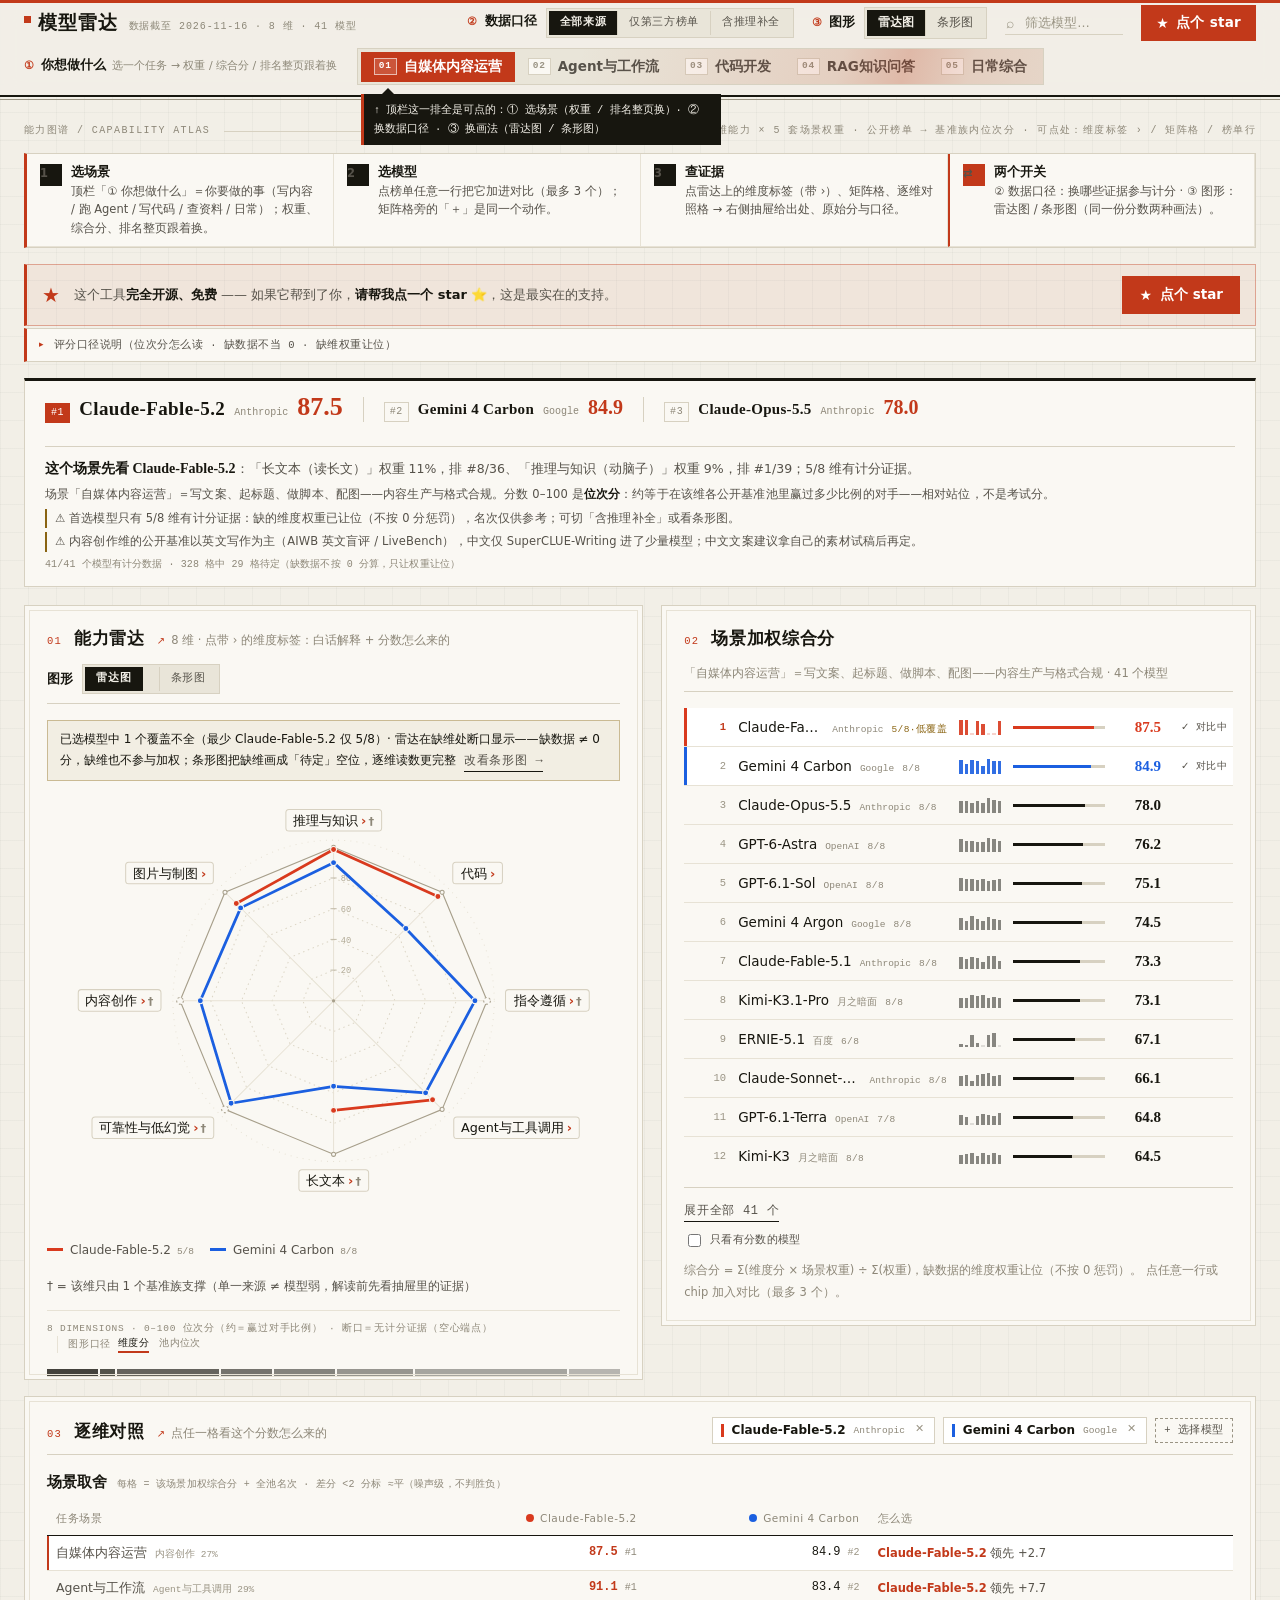
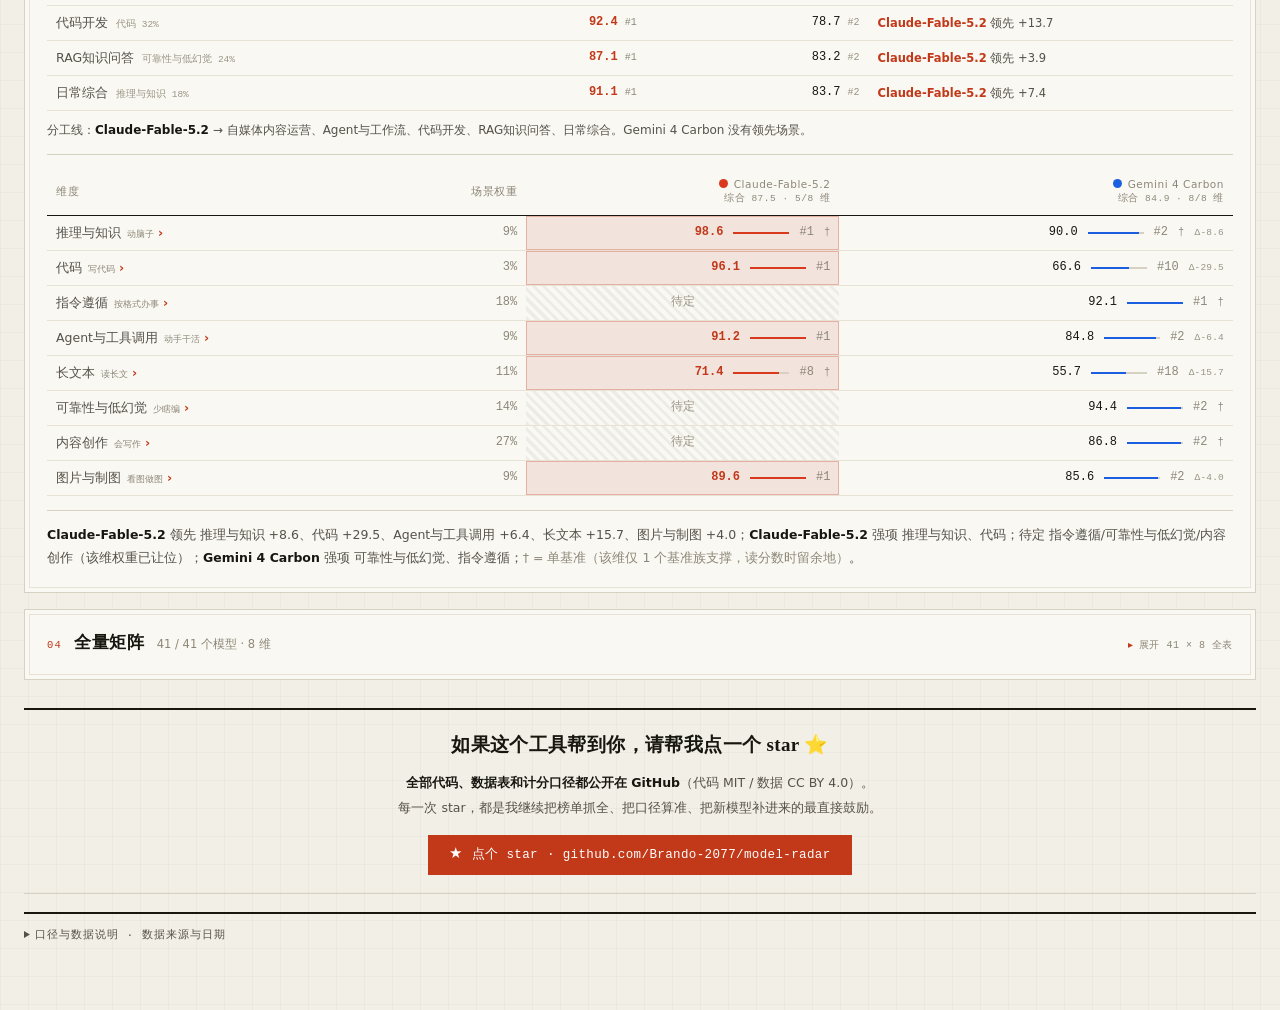
==== model-radar.html @ da9cfae9 "fix(data): DeepSeek 三行元数据补全——V4-Pro 补公司/日期/参数（1600B-A49B·1M·MIT，AA 核对）；V4.1-Flash 补公司/参数；1017 补公司列。能" ====
<!DOCTYPE html>
<html lang="zh">
<head>
<meta charset="UTF-8">
<meta name="viewport" content="width=device-width, initial-scale=1.0">
<title>模型雷达图 · 按场景选模型</title>
<link rel="icon" href="data:image/svg+xml,%3Csvg xmlns='http://www.w3.org/2000/svg' viewBox='0 0 32 32'%3E%3Crect width='32' height='32' fill='%23F2EFE7'/%3E%3Ccircle cx='16' cy='16' r='9' fill='none' stroke='%23C2391A' stroke-width='2'/%3E%3Ccircle cx='16' cy='16' r='2' fill='%23C2391A'/%3E%3C/svg%3E">
<!--
  ┌─────────────────────────────────────────────────────────────────────┐
  │ 单文件交付物：展示壳 + 内联数据都在这一个文件里，双击即开、零依赖。  │
  │ 「数据区」那一段（下面有 BEGIN/END 注释标记）由 build.py 从          │
  │ data/*.csv 生成，**勿手改**——改了下次生成会被覆盖。                  │
  │ 要加/改模型：只改 data/ 下的表，然后跑                              │
  │   python build.py             （原地刷新本文件的「数据区」）         │
  │                                                                      │
  │ v0.27 全站重写：Python 管线包化（radar/ + build.py + tests/），       │
  │ 计分权重公式化 w(n)=min(1,(n−1)/3)；本展示壳结构重写为五层 JS         │
  │ （数据接入 / 纯计算 / 状态深链 / 渲染 / 事件），CSS 与视觉语言沿用    │
  │ v0.9「刊物 × 仪表」（米白毫米纸 + 宋体标题 + 等宽读数 + 墨/朱红双色 │
  │ 相 + 发丝线双线框），历轮功能语义全部保留：三档数据口径 / 雷达条形    │
  │ 双画法 / 缺维断口 / 单基准† / 场景取舍 / 全量矩阵 / 证据抽屉 / 深链。 │
  └─────────────────────────────────────────────────────────────────────┘
-->
<style>
  /* ══════════════════════════════════════════════════════════════════════════
     设计语言 ·「刊物 × 仪表」Editorial Instrument
     ──────────────────────────────────────────────────────────────────────────
     · 纸：米白毫米纸（页面底带极淡格线），面板是本色纸 + 内嵌双线细框
     · 字：宋体做大标题 / 大数字（刊物的"重音"），等宽体做读数与元信息
           （仪表的"刻度感"），黑体做正文
     · 色：全篇只有两个色相 —— 墨（暖黑，承载 90% 的信息）与朱红（唯一
           信号色，只给"选中 / 第一 / 当前场景"）。其余靠透明度分层
     · 线：不用圆角卡片、不用投影，只用发丝线、双线框、以及"粗+细"的
           牛津线（Oxford rule）来分层
     · 数：所有数字 tabular-nums；表格读数走等宽体，天然对齐
     ══════════════════════════════════════════════════════════════════════════ */
  :root{
    --paper:#F2EFE7;  --paper-2:#FAF8F3;  --paper-3:#E9E5D9;
    --ink:#17160F;    --ink-2:#56524A;    --ink-3:#8D8778;    --ink-4:#9A9484;
    --rule:#D7D1C1;   --rule-2:#E7E2D5;
    --signal:#C2391A; --signal-2:#F2E3DD;
    --amber:#8A6412;
    --f-disp:"Source Han Serif SC","Noto Serif SC",Georgia,"Songti SC",SimSun,"Times New Roman",serif;
    --f-sans:"Segoe UI","Microsoft YaHei","PingFang SC",Inter,system-ui,sans-serif;
    --f-mono:ui-monospace,"SFMono-Regular",Consolas,"Liberation Mono",Menlo,monospace,"Microsoft YaHei";
  }
  *{box-sizing:border-box}
  html,body{margin:0}
  body{
    color:var(--ink);
    background-color:var(--paper);
    background-image:
      linear-gradient(to right,rgba(23,22,15,.030) 1px,transparent 1px),
      linear-gradient(to bottom,rgba(23,22,15,.030) 1px,transparent 1px);
    background-size:28px 28px;
    font:400 13px/1.6 var(--f-sans);
    -webkit-font-smoothing:antialiased;
  }
  body::before{content:"";position:fixed;top:0;left:0;right:0;height:3px;background:var(--signal);
               z-index:100;pointer-events:none}
  h1,h2{margin:0}
  .num{font-variant-numeric:tabular-nums}
  .muted{color:var(--ink-3)}
  #err{display:none;margin:16px 0;padding:12px 14px;border:1px solid var(--signal);
       border-left-width:3px;background:var(--signal-2);color:#7d2410;font-size:12.5px;white-space:pre-wrap}

  /* ── 报头 ────────────────────────────────────────────────────────────── */
  .topbar{position:sticky;top:0;z-index:40;display:flex;align-items:center;flex-wrap:wrap;
          gap:6px 18px;min-height:52px;padding:5px 24px;background:rgba(242,239,231,.94);
          backdrop-filter:saturate(160%) blur(10px);border-bottom:2px solid var(--ink)}
  .topbar::after{content:"";position:absolute;left:0;right:0;bottom:-5px;height:1px;background:var(--ink-4)}
  .brand{display:flex;align-items:baseline;gap:10px;white-space:nowrap}
  .brand b{position:relative;padding-left:14px;font-family:var(--f-disp);font-size:19px;
           font-weight:700;letter-spacing:.06em}
  .brand b::before{content:"";position:absolute;left:0;top:.42em;width:7px;height:7px;background:var(--signal)}
  .brand span{font-family:var(--f-mono);font-size:10px;letter-spacing:.09em;color:var(--ink-3);
              text-transform:uppercase}
  .topbar .spacer{flex:1}
  .topbar .tools{display:flex;align-items:center;gap:8px 18px;flex-wrap:wrap;margin-left:auto}
  .seg-group{display:flex;align-items:center;gap:14px;flex-wrap:wrap}
  .seg{display:inline-flex;align-items:center;gap:20px}
  .seg button{border:0;background:none;padding:3px 0;font:500 13px/1.4 var(--f-sans);color:var(--ink-3);
              cursor:pointer;border-bottom:2px solid transparent;white-space:nowrap;
              transition:color .14s,border-color .14s}
  .seg button:hover{color:var(--ink)}
  .seg button.on{color:var(--ink);border-bottom-color:var(--signal)}
  #scope button:hover,#calib button:hover{border-bottom-color:var(--ink-4)}
  /* ── 场景档位：不做成「一排灰字」，做成仪表盘上的一块开关排 ────────────────
     5 个场景 = 5 个档位。每档一枚指示灯（未选＝空心、选中＝朱红实心 + 呼吸光环），
     选中档下方一根朱红游标（切档时滑动过去），首屏还会从左到右扫一遍 ——
     这些都在说一件事：这里是可以点的档位，不是标题。 */
  #scene-tabs{position:relative;gap:0;padding:3px;flex-wrap:wrap;
              background:var(--paper-3);border:1px solid var(--rule)}
  #scene-tabs .plate{display:inline-flex;align-items:center;padding:0 8px 0 4px;margin-right:3px;
              font-family:var(--f-mono);font-size:9.5px;letter-spacing:.14em;color:var(--ink-3);
              border-right:1px solid var(--rule);text-transform:uppercase}
  /* v0.17 · 档位改成「卡片按钮」：带编号章、有底有边、选中＝朱红实底 ——
     远看就能认出这是一排可点的开关，而不是一组标题文字。 */
  #scene-tabs button{display:inline-flex;align-items:center;gap:7px;padding:6px 13px;border:0;
              background:transparent;font:600 13.5px/1.3 var(--f-sans);color:var(--ink-2);
              border-bottom:0;white-space:nowrap;cursor:pointer;
              transition:background .14s,color .14s,box-shadow .14s}
  #scene-tabs button i{font-style:normal;font-family:var(--f-mono);font-size:9.5px;letter-spacing:.08em;
              color:var(--ink-4);border:1px solid var(--rule);background:var(--paper-2);padding:1px 4px;
              transition:color .14s,border-color .14s,background .14s}
  #scene-tabs button:hover{color:var(--ink);background:#fff;box-shadow:inset 0 -2px 0 var(--ink-3)}
  #scene-tabs button.on{color:#fff;background:var(--signal);box-shadow:none}
  #scene-tabs button.on i{color:#fff;border-color:rgba(255,255,255,.6);background:rgba(255,255,255,.14)}
  #scene-tabs button:focus-visible{outline:2px solid var(--ink);outline-offset:1px}
  #scene-tabs .seg-ink{position:absolute;left:0;top:0;width:0;height:2px;background:var(--signal);
              pointer-events:none;
              transition:transform .3s cubic-bezier(.2,.75,.2,1),width .3s cubic-bezier(.2,.75,.2,1)}
  #scene-tabs.nudge::after{content:"";position:absolute;inset:0;pointer-events:none;
              background:linear-gradient(105deg,transparent 30%,rgba(194,57,26,.13) 46%,
              rgba(194,57,26,.26) 50%,rgba(194,57,26,.13) 54%,transparent 70%);
              background-size:240% 100%;background-position:200% 0;animation:sweep 1.35s ease-out 2}
  @keyframes sweep{from{background-position:200% 0}to{background-position:-90% 0}}
  #calib{gap:15px}
  #calib button{font-family:var(--f-mono);font-size:10.5px;letter-spacing:.1em;text-transform:uppercase}

  /* ══ v0.17 ·「控件化」：把能点的东西做成控件，把不能点的留给正文 ══════════
     症结：整页是"报纸质感"，控件和正文长得一样 → 用户以为只能看，不能点。
     处置：① 顶栏改成「控制台」——三组控件各带编号与标签；
           ② 口径 / 画法开关做成带边框的分段按钮（选中＝墨底白字）；
           ③ 页首常驻「三步操作条」，把"哪里能点"直接写出来；
           ④ 全站统一指针与悬停反馈：凡是可点的，都长得像可点的。 */
  .deck{display:flex;align-items:center;gap:10px 20px;width:100%;flex-wrap:wrap;padding:1px 0 5px}
  .ctl{display:flex;align-items:center;gap:9px;min-width:0}
  .ctl-t{display:inline-flex;align-items:baseline;gap:6px;white-space:nowrap;
         font-family:var(--f-mono);font-size:10px;letter-spacing:.12em;color:var(--ink-3)}
  .ctl-t i{font-style:normal;font-weight:700;color:var(--signal);font-size:11px}
  .ctl-t b{font:600 12.5px/1.3 var(--f-sans);letter-spacing:0;color:var(--ink)}
  .ctl-t em{font-style:normal;font-family:var(--f-sans);font-size:11px;letter-spacing:0;color:var(--ink-3)}
  /* 通用控件皮肤：带底、带边、悬停抬亮、选中实心 */
  .seg-ctl{gap:0;border:1px solid var(--rule);background:var(--paper-3);padding:2px}
  .seg-ctl button{border:0;background:transparent;padding:5px 11px;font:500 12px/1.3 var(--f-sans);
                  color:var(--ink-2);cursor:pointer;white-space:nowrap;
                  transition:background .14s,color .14s,box-shadow .14s}
  .seg-ctl button+button{border-left:1px solid var(--rule)}
  .seg-ctl button:hover{background:#fff;color:var(--ink);box-shadow:inset 0 -2px 0 var(--ink-4)}
  .seg-ctl button.on{background:var(--ink);color:var(--paper);font-weight:600;box-shadow:none}
  .seg-ctl button.on:hover{background:var(--ink);color:var(--paper)}
  .seg-ctl button:focus-visible{outline:2px solid var(--signal);outline-offset:-2px}
  /* 页首「三步操作条」：常驻可见，把可点的地方直接指出来 */
  .howto{display:grid;grid-template-columns:repeat(auto-fit,minmax(232px,1fr));
         margin:0 0 16px;border:1px solid var(--rule);border-left:3px solid var(--signal);
         background:var(--paper-2)}
  .howto .ht{display:flex;align-items:flex-start;gap:9px;padding:9px 13px;
             border-right:1px solid var(--rule-2);border-bottom:1px solid var(--rule-2)}
  .howto .ht b{display:block;font:600 12.5px/1.5 var(--f-sans);color:var(--ink)}
  .howto .ht span{display:block;font-size:11.5px;line-height:1.6;color:var(--ink-2)}
  .howto .n{flex:none;width:22px;height:22px;display:flex;align-items:center;justify-content:center;
            background:var(--ink);color:var(--paper);font:700 12px/1 var(--f-sans);margin-top:1px}
  .howto .ht.keys{border-left:2px solid var(--signal)}
  .howto .ht.keys .n{background:var(--signal)}
  /* 全站指针与悬停反馈：可点的东西都要"像按钮" */
  button,summary,.clickable,[data-dim],[data-model]{cursor:pointer}
  .rrow:hover{background:var(--paper-3)}
  .mtab tbody td.clickable:hover,.ctab tbody td.clickable:hover{
        outline:1px solid var(--signal);outline-offset:-1px;background:#fff}
  .mtab tbody td.clickable,.ctab tbody td.clickable{transition:outline-color .12s,background .12s}
  /* 数据口径开关：三档数据来源（v0.17 改用统一控件皮肤）；图形口径已下沉到图注（v0.15） */
  #scope button{font-family:var(--f-mono);font-size:10.5px;letter-spacing:.06em}
  body[data-scope="tp"] .brand b::before{background:var(--ink)}
  .vd-note.scoped{margin-top:2px}
  .vd-note .tpmk{margin-right:7px;padding:0 5px;border:1px solid var(--signal);color:var(--signal);
                 font-size:9.5px;letter-spacing:.06em}
  /* ── 推理补全（2026-10-18 v0.11）：只在「含推理补全」口径下出现 ─────────────
     约定：实线 = 实测，虚线 = 推出来的。矩阵格用虚线内框 + 朱红斜体，
     抽屉里的推理条目用虚线左边线，并在正文里写清方法 / 依据 / 留一MAE。 */
  body[data-scope="inf"] .brand b::before{background:var(--signal);box-shadow:0 0 0 2px var(--signal-2)}
  #dim-table td.inf{outline:1px dashed var(--signal);outline-offset:-2px;font-style:italic}
  .ev.inf{border-left:2px dashed var(--signal);background:rgba(194,57,26,.04)}
  .ev.inf .src{color:var(--signal)}
  .inf-note{border-left:2px solid var(--signal);background:rgba(194,57,26,.05);padding:6px 9px;margin:6px 0}
  .mnote{padding:7px 10px;border-left:2px solid var(--signal);background:rgba(194,57,26,.05);
    font-size:12.5px;line-height:1.75;color:var(--ink-2);margin:8px 0}
  .mnote b{color:var(--ink);font-weight:600;margin-right:6px}
  .inf-basis{margin-top:4px;font-size:11.5px;line-height:1.6;color:var(--ink-2)}
  .inf-url{display:block;margin-top:3px;font-size:10.5px;color:var(--ink-3);word-break:break-all}
  .inf-mae{color:var(--signal)}
  .search{position:relative}
  .search::before{content:"⌕";position:absolute;left:1px;top:1px;font-size:14px;color:var(--ink-4)}
  .search input{width:118px;border:0;border-bottom:1px solid var(--rule);background:transparent;
                padding:4px 2px 4px 20px;font:12.5px var(--f-sans);color:var(--ink)}
  .search input::placeholder{color:var(--ink-4)}
  .search input:focus{outline:none;border-bottom-color:var(--signal)}
  .search input{padding-right:20px}
  .q-clear{position:absolute;right:0;top:2px;width:16px;height:16px;border:0;background:none;padding:0;
           color:var(--ink-3);font:11px/16px var(--f-sans);cursor:pointer}
  .q-clear:hover{color:var(--signal)}

  .wrap{max-width:1560px;margin:0 auto;padding:26px 24px 64px;counter-reset:sec}

  /* ── 眉题（刊物的 deck line）────────────────────────────────────────── */
  .kicker{display:flex;align-items:center;gap:14px;margin-bottom:14px;color:var(--ink-3);
          font-family:var(--f-mono);font-size:10px;letter-spacing:.14em;text-transform:uppercase}
  .kicker .k-rule{flex:1;height:1px;background:var(--rule)}

  /* ── 结论条 ──────────────────────────────────────────────────────────── */
  .verdict{display:flex;flex-wrap:wrap;align-items:center;gap:12px 0;padding:13px 20px;
           background:var(--paper-2);border:1px solid var(--rule);border-top:3px solid var(--ink);
           margin-bottom:18px}
  .vd{display:inline-flex;align-items:baseline;gap:9px;padding:0 20px;cursor:pointer}
  .vd:first-child{padding-left:0}
  .vd+.vd{border-left:1px solid var(--rule)}
  /* 第一名是主角，二三名是参照 */
  .vd:first-child .n{background:var(--signal);border-color:var(--signal);color:#fff}
  .vd:first-child b{font-size:19px}
  .vd:first-child .s{font-size:26px}
  .vd .n{font-family:var(--f-mono);font-size:10px;letter-spacing:.06em;color:var(--ink-3);
         border:1px solid var(--rule);padding:1px 5px}
  .vd b{font-family:var(--f-disp);font-size:15px;font-weight:700;letter-spacing:.02em}
  .vd .c{font-family:var(--f-mono);font-size:10px;color:var(--ink-3)}
  .vd .s{font-family:var(--f-disp);font-size:20px;font-weight:700;color:var(--signal);line-height:1;
         font-variant-numeric:tabular-nums}
  .vd-sep{display:none}
  .vd-note{padding-left:20px;border-left:1px solid var(--rule);font-family:var(--f-mono);
           font-size:10.5px;letter-spacing:.02em;color:var(--ink-2)}
  /* v0.15 · 结论条下的「人话答案」：为什么是它 / 场景是什么意思 / 分数怎么读 / 口径 */
  .vd-lines{flex:1 0 100%;display:grid;gap:4px;margin-top:9px;padding-top:9px;border-top:1px solid var(--rule)}
  .vd-lead{font-size:12.5px;line-height:1.8;color:var(--ink-2)}
  .vd-lead b{font-family:var(--f-disp);font-size:14px;color:var(--ink);font-weight:700}
  .vd-line{font-family:var(--f-sans);font-size:11.5px;line-height:1.7;letter-spacing:.01em;color:var(--ink-2)}
  .vd-line b{color:var(--ink);font-weight:600}
  .vd-line.muted{font-family:var(--f-mono);font-size:10px;color:var(--ink-3)}
  .vd-line.warn{border-left:2px solid var(--amber);padding-left:8px}
  .vd-line.scoped{font-family:var(--f-mono);font-size:10.5px}
  .vd-line.scoped .tpmk{margin-right:7px;padding:0 5px;border:1px solid var(--signal);color:var(--signal);
                        font-size:9.5px;letter-spacing:.06em}

  /* ── 主区 ────────────────────────────────────────────────────────────── */
  .main{display:grid;grid-template-columns:minmax(430px,1.02fr) minmax(420px,.98fr);gap:18px;align-items:start}
  @media (max-width:1120px){.main{grid-template-columns:1fr}}
  /* v0.26：左栏图形面板粘性定位 —— 榜单「展开全部」后右列远长于左列，往下滚时左侧只剩
     空格纸（用户反馈「排版丑陋」）。把图形面板钉在视口内：长榜单滚动时雷达/条形始终在
     旁边，空白消失，「点榜行 → 看图」也顺手。≤1120px 单栏堆叠时不生效；
     1121–1279px 顶栏折两行，吸附偏移与最大高相应加大。 */
  @media (min-width:1121px){
    .main > .panel:first-child{position:sticky;
      top:calc(var(--topbar-h, 72px) + 12px);
      max-height:calc(100vh - var(--topbar-h, 72px) - 28px);overflow:auto}
  }

  /* v0.27.3 · 手机常驻图形：单栏（≤1120）时把图形面板钉在顶栏下方——
     点榜单换模型，雷达/条形立刻跟着变，不再"选一个滚上去看一眼"。
     同时削减手机上的重复控件：首屏三步教学条（与口径说明重复）、star 引导条
     （页尾还有完整版）、面板内第二份图形开关（顶栏 ③ 已有）、面板副标题与
     图注长文案（教学性文字）。寸土寸金，图形 + 榜单同屏才是主任务。 */
  @media (max-width:1120px){
    .howto,body .star-bar,.afford{display:none}
    .main > .panel:first-child{position:sticky;top:var(--topbar-h,96px);z-index:30;
      max-height:calc(78vh - var(--topbar-h,96px));overflow:auto;
      box-shadow:0 6px 16px rgba(23,22,15,.12)}
    .main > .panel:first-child + .panel{margin-top:14px}
    .panel:first-child .ctl{display:none}
    .panel:first-child .ph .sub{display:none}
    #chart-cap-text{display:none}
  }

  .panel{position:relative;background:var(--paper-2);border:1px solid var(--rule);padding:20px 22px 22px}
  .panel::after{content:"";position:absolute;inset:4px;border:1px solid var(--rule-2);pointer-events:none}
  .ph{display:flex;align-items:baseline;gap:12px;flex-wrap:wrap;
      padding-bottom:9px;border-bottom:1px solid var(--rule);margin-bottom:16px}
  .ph::before{counter-increment:sec;content:counter(sec,decimal-leading-zero);color:var(--signal);
              font-family:var(--f-mono);font-size:10.5px;letter-spacing:.12em}
  .ph h2{font-family:var(--f-disp);font-size:16.5px;font-weight:700;letter-spacing:.04em}
  .ph .sub{font-size:11.5px;color:var(--ink-3)}
  .ph .spacer{flex:1}
  /* v0.15 · 全量矩阵默认折叠：首屏先给结论与雷达，完整 33×8 交给想深挖的人 */
  details.fold>summary{list-style:none;cursor:pointer}
  details.fold>summary::-webkit-details-marker{display:none}
  details.fold>summary .fold-hint{font-family:var(--f-mono);font-size:10px;letter-spacing:.05em;
                                  color:var(--ink-3);white-space:nowrap}
  details.fold>summary .fold-hint::before{content:"▸";display:inline-block;margin-right:5px;
                                  color:var(--signal);transition:transform .16s}
  details.fold>summary .fold-hint .when-open{display:none}
  details.fold[open]>summary .fold-hint .when-open{display:inline}
  details.fold[open]>summary .fold-hint .when-closed{display:none}
  details.fold[open]>summary .fold-hint::before{transform:rotate(90deg)}
  details.fold>summary:hover .fold-hint{color:var(--ink)}
  details.fold:not([open])>summary{margin-bottom:0;border-bottom:0}
  details.fold:not([open]){padding-bottom:14px}
  .mx-tools{display:flex;align-items:center;gap:14px;flex-wrap:wrap;margin:-2px 0 10px;
            font-family:var(--f-mono);font-size:10px;letter-spacing:.03em;color:var(--ink-3)}

  /* 雷达 */
  .radar-wrap svg{display:block;width:100%;max-width:600px;height:auto;margin:2px auto 0}
  @media (max-width:1120px){.radar-wrap svg{max-width:520px}}
  .legend{display:flex;flex-wrap:wrap;gap:16px;margin-top:10px;font-size:12px;color:var(--ink-2)}
  .legend i{display:inline-block;width:16px;height:3px;margin-right:7px;vertical-align:3px}
  .cap{margin-top:14px;padding-top:10px;border-top:1px solid var(--rule-2);color:var(--ink-3);
       font-family:var(--f-mono);font-size:9.5px;letter-spacing:.08em;text-transform:uppercase}
  .cap .cap-opt{display:inline-flex;align-items:center;gap:7px;margin-left:10px;padding-left:10px;
                border-left:1px solid var(--rule-2);white-space:nowrap;text-transform:none}
  .cap .cap-opt .seg{gap:10px}
  .cap #calib{gap:10px}
  .cap #calib button{font-family:var(--f-mono);font-size:9.5px;letter-spacing:.04em;text-transform:none;
                     color:var(--ink-3);padding:1px 0}
  .cap #calib button.on{color:var(--ink);border-bottom-color:var(--signal)}
  .wbar{display:flex;gap:2px;height:8px;margin-top:16px;border-bottom:1px solid var(--rule-2)}
  .wbar i{display:block}
  .wlegend{margin-top:9px;font-family:var(--f-mono);font-size:10.5px;color:var(--ink-3);line-height:2}
  .wlegend b{color:var(--ink);font-weight:600}

  /* ── 图形区（v0.13：雷达 / 条形可切换）──────────────────────────────────
     同一份分数、两种画法。共同约定：无证据 ≠ 0 分 ——
     雷达：折线在缺维处断开、轴端换空心虚线圈，不塌向圆心；
     条形：该格留斜纹「待定」空位，不画零长条。
     判读标记沿用全站语汇：推理值＝半透明＋虚线框，单基准＝†，颜色＝模型三色。 */
  #chart{gap:16px}
  #chart button{font-family:var(--f-mono);font-size:10.5px;letter-spacing:.08em;text-transform:uppercase}
  .legend .cov{margin-left:6px;font-family:var(--f-mono);font-size:9.5px;color:var(--ink-3)}
  /* 维度标签章（v0.14）：把「可以点」画出来 —— 纸色底 + 发丝边框 + 朱红 ›，
     悬停整章描朱红；点开 = 该维抽屉（白话详解 + 证据链）。画法见 renderRadar。 */
  .ax-tag{cursor:pointer}
  .ax-tag .bg{fill:var(--paper-2);stroke:var(--rule);stroke-width:1;transition:stroke .12s}
  .ax-tag .lbl{font-family:var(--f-sans);font-size:12.5px;font-weight:500;fill:var(--ink)}
  .ax-tag .chev{fill:var(--signal);font-weight:700}
  .ax-tag .sfx{fill:var(--ink-3);font-weight:700;font-size:11px}   /* v0.19：单来源维度的 † 标记 */
  .radar-legend .sfx-legend{color:var(--ink-3);font-size:11px;margin-left:10px}
  .ax-tag:hover .bg{stroke:var(--signal);stroke-width:1.2}
  .bars{max-width:660px;margin:2px auto 0;padding:2px 4px}
  .bars .bh,.bars .brow{display:grid;grid-template-columns:104px 1fr 62px;column-gap:10px}
  .bars .bh{padding-bottom:6px;border-bottom:1px solid var(--rule)}
  .bars .bh .sc{position:relative;height:11px;font-family:var(--f-mono);font-size:9px;color:var(--ink-4)}
  .bars .bh .sc span{position:absolute;top:0}
  .bars .brow{align-items:center;padding:7px 0;border-bottom:1px solid var(--rule-2);
              grid-auto-rows:17px;row-gap:4px}
  .bars .brow:last-child{border-bottom:0}
  .bars .bl{grid-row:span 3;align-self:center;padding-right:4px;font-size:12.5px;font-weight:500;
            color:var(--ink);cursor:pointer;transition:color .12s}
  .bars .bl:hover{color:var(--signal)}
  .bars .bl .chev{color:var(--signal);margin-left:3px;font-weight:700}
  .bars .bl small{display:block;font-family:var(--f-mono);font-size:9px;font-weight:400;
                  line-height:1.3;color:var(--ink-3);letter-spacing:.02em;white-space:nowrap}
  .bars .bt{position:relative;display:flex;align-items:center;height:13px;cursor:pointer;
            background-image:repeating-linear-gradient(to right,rgba(23,22,15,.09) 0 1px,transparent 1px 20%);
            border-left:1px solid var(--rule-2);border-right:1px solid var(--rule-2)}
  .bars .bt i{display:block;height:11px;min-width:1px}
  .bars .bt i.inf{opacity:.5;outline:1px dashed var(--signal);outline-offset:-1px}
  .bars .bt i.no{width:58px;
            background-image:repeating-linear-gradient(45deg,rgba(23,22,15,.10) 0 3px,transparent 3px 7px)}
  .bars .bt:hover{outline:1px solid var(--signal);outline-offset:-1px}
  .bars .bv{font-family:var(--f-mono);font-size:10.5px;color:var(--ink-2);text-align:right;white-space:nowrap}
  .bars .bv.infv{font-style:italic;color:var(--signal)}
  .bars .bv.missv{color:var(--ink-4)}
  /* v0.22 · 条上的模型名：条够长就写进条里（白字压得住），条太短就紧跟条尾（模型色）。
     名字跟着条走，就不用再猜「这条是谁的」。 */
  .bars .bnm{position:absolute;top:50%;transform:translateY(-50%);pointer-events:none;
             font-family:var(--f-mono);font-size:9.5px;font-weight:600;letter-spacing:.01em;
             white-space:nowrap;line-height:1}
  .bars .bnm.in{color:#fff;transform:translateY(-50%) translateX(-100%);padding-right:9px}
  .bars .bnm.out{overflow:hidden;text-overflow:ellipsis}
  .bars .empty{padding:30px 4px;color:var(--ink-4);font-size:12px}
  /* v0.26：断口提示条升格 —— 移到图形区顶部、琥珀色醒目样式；任一已选模型缺维（<8/8）即出现 */
  #chart-hint{margin:0 0 10px;padding:8px 12px;border:1px solid rgba(138,100,18,.38);
              background:rgba(138,100,18,.07);font-size:12px;line-height:1.8;color:var(--ink)}
  #chart-hint .btn{margin-left:8px}
  @media (max-width:560px){.bars .bh,.bars .brow{grid-template-columns:84px 1fr 54px}}

  /* ── 综合分榜 ────────────────────────────────────────────────────────── */
  .rank{display:flex;flex-direction:column}
  .rrow{position:relative;display:grid;grid-template-columns:32px minmax(0,1fr) auto 92px 44px 54px;
        gap:12px;align-items:center;padding:7px 6px 7px 10px;border-bottom:1px solid var(--rule-2);
        cursor:pointer}
  .rrow:last-child{border-bottom:0}
  .rrow:hover{background:var(--paper-3)}
  .rrow.on{background:#fff}
  .rrow.on::before{content:"";position:absolute;left:0;top:0;bottom:0;width:3px;background:var(--row-c,var(--signal))}
  .rrow .rk{font-family:var(--f-mono);font-size:10.5px;color:var(--ink-4);text-align:right}
  .rank .rrow:nth-child(1) .rk{color:var(--signal);font-weight:700}
  .rname{display:flex;align-items:baseline;gap:8px;min-width:0}
  .rname b{font-weight:500;font-size:13.5px;white-space:nowrap;overflow:hidden;text-overflow:ellipsis}
  .rname .co{font-family:var(--f-mono);font-size:9.5px;color:var(--ink-3);white-space:nowrap}
  .rname .cov{font-family:var(--f-mono);font-size:9.5px;color:var(--ink-3);letter-spacing:.04em;
              white-space:nowrap;cursor:help}
  .rname .cov.low{color:var(--amber)}
  .micro{display:flex;gap:2px;align-items:flex-end;height:16px}
  .micro i{width:3.5px;background:var(--ink)}
  .rbar{height:3px;background:var(--rule)}
  .rbar i{display:block;height:100%;background:var(--ink)}
  .rrow.on .rbar i{background:var(--row-c,var(--signal))}
  .rval{text-align:right;font-family:var(--f-disp);font-size:15px;font-weight:700;
        font-variant-numeric:tabular-nums}
  .rrow.on .rval{color:var(--row-c,var(--signal))}
  /* v0.17：榜行右侧的「＋ 对比」标记 —— 悬停出现、已选常驻，
     让"点这一行能加进对比"这件事不用猜 */
  .rpick{justify-self:end;font-family:var(--f-mono);font-size:9.5px;letter-spacing:.04em;
         color:var(--signal);opacity:0;transition:opacity .12s;white-space:nowrap}
  .rrow:hover .rpick{opacity:1}
  .rrow.on .rpick{opacity:1;color:var(--ink-2)}
  .more{margin-top:12px;padding-top:12px;border-top:1px solid var(--rule)}
  .rank-tools{margin-top:9px;display:flex;align-items:center;gap:14px;flex-wrap:wrap}
  .hint{margin-top:10px;font-size:11.5px;line-height:1.85;color:var(--ink-3)}
  .btn{border:0;border-bottom:1px solid var(--ink);background:none;padding:2px 0;cursor:pointer;
       font:12px var(--f-mono);letter-spacing:.06em;color:var(--ink-2)}
  .btn:hover{color:var(--signal);border-bottom-color:var(--signal)}

  /* ── 模型选择器 ──────────────────────────────────────────────────────── */
  .sel{display:flex;flex-wrap:wrap;gap:8px;align-items:center}
  .chip{display:inline-flex;align-items:center;gap:8px;padding:3px 8px;border:1px solid var(--rule);
        background:#fff;font-size:12px;color:var(--ink);cursor:pointer}
  .chip i{width:3px;height:13px;flex:none}
  .chip b{font-weight:600}
  .chip span{font-family:var(--f-mono);font-size:9.5px;color:var(--ink-3)}
  .chip .x{color:var(--ink-4);padding:0 2px;font-size:11px}
  .chip .x:hover{color:var(--signal)}
  .picker{position:relative}
  .picker>summary{list-style:none;cursor:pointer;padding:3px 8px;border:1px dashed var(--ink-4);
                  font-family:var(--f-mono);font-size:10.5px;letter-spacing:.05em;color:var(--ink-2);
                  user-select:none}
  .picker>summary::-webkit-details-marker{display:none}
  .picker[open]>summary{border-style:solid;border-color:var(--signal);color:var(--signal)}
  .picker-pop{position:absolute;left:0;top:calc(100% + 8px);z-index:30;width:330px;padding:12px;
              background:var(--paper-2);border:1px solid var(--ink);box-shadow:6px 6px 0 rgba(23,22,15,.10)}
  .picker-pop input{width:100%;margin-bottom:10px;padding:5px 2px;border:0;border-bottom:1px solid var(--rule);
                    background:transparent;font:12.5px var(--f-sans);color:var(--ink)}
  .picker-pop input:focus{outline:none;border-bottom-color:var(--signal)}
  .plist{max-height:290px;overflow-y:auto}
  .prow{display:flex;align-items:center;gap:9px;padding:5px 6px;font-size:12.5px;cursor:pointer;
        border-bottom:1px solid var(--rule-2)}
  .prow:last-child{border-bottom:0}
  .prow:hover{background:var(--paper-3)}
  .prow.dis{opacity:.38;cursor:not-allowed}
  .prow i{width:10px;height:10px;border:1px solid var(--ink-4);flex:none}
  .prow.on i{background:var(--signal);border-color:var(--signal)}
  .prow .co{margin-left:auto;font-family:var(--f-mono);font-size:9.5px;color:var(--ink-3)}

  /* ── 表格（刊物体：表头压一条实线，正文只用发丝线分隔）────────────────── */
  .scroll-x{overflow-x:auto}
  table{border-collapse:separate;border-spacing:0;width:100%;font-size:12.5px;font-variant-numeric:tabular-nums}
  thead th{position:sticky;top:0;z-index:2;background:var(--paper-2);white-space:nowrap;
           padding:8px 9px;text-align:right;cursor:pointer;user-select:none;
           font:400 10.5px/1.5 var(--f-sans);letter-spacing:.05em;color:var(--ink-3);
           border-bottom:1px solid var(--ink)}
  thead th:hover{color:var(--ink)}
  thead th.on{color:var(--signal)}
  th.l,td.l{text-align:left}
  tbody td{padding:7px 9px;text-align:right;white-space:nowrap;border-bottom:1px solid var(--rule-2)}
  tbody tr:hover td,tbody tr.on td{background:#fff}
  .tbd{background-image:repeating-linear-gradient(45deg,rgba(23,22,15,.055) 0 3px,transparent 3px 7px);
       color:var(--ink-4);text-align:center;font-size:10.5px}
  .clickable{cursor:pointer}

  /* 逐维对照 */
  .ctab tbody td{font-family:var(--f-mono);font-size:12px}
  .ctab tbody td:first-child{font-family:var(--f-sans);font-size:12.5px;font-weight:500;color:var(--ink-2)}
  .ctab .d-alias{margin-left:6px;font-family:var(--f-mono);font-size:9px;font-weight:400;color:var(--ink-3)}
  .ctab tbody td.l.clickable::after{content:'›';color:var(--signal);margin-left:4px;font-weight:700}
  .ctab thead th{white-space:normal}
  .ctab thead th .muted{font-family:var(--f-mono);font-size:9.5px}
  .cval{display:inline-flex;align-items:center;gap:10px;justify-content:flex-end}
  .cbar{width:56px;height:2px;background:var(--rule);overflow:hidden}
  .cbar i{display:block;height:100%}
  .cb{background:var(--signal-2) !important;box-shadow:inset 0 0 0 1px rgba(194,57,26,.30)}
  .cb .n{color:var(--signal);font-weight:700}
  .cval .dv{font-family:var(--f-mono);font-size:9.5px;color:var(--ink-4);letter-spacing:.02em}
  .cval .dv.tie{color:var(--ink-3)}
  .cval .smf{font-size:10.5px;color:var(--ink-3);cursor:help}
  .cmp-note .smf-legend{color:var(--ink-3)}
  .cmp-note{margin-top:14px;padding-top:12px;border-top:1px solid var(--rule);
            font-size:12.5px;line-height:1.9;color:var(--ink-2)}
  .cmp-note b{color:var(--ink);font-weight:600}
  .cmp-note.flash{color:var(--signal);animation:cnoteFlash .9s ease-in-out 2}
  @keyframes cnoteFlash{50%{opacity:.35}}

  /* 场景取舍：候选 × 5 套任务场景（选中 ≥1 个候选时出现） */
  .spick{margin:2px 0 14px;padding:0 0 12px;border-bottom:1px solid var(--rule)}
  .sp-h{display:flex;align-items:baseline;gap:10px;flex-wrap:wrap;margin:0 0 9px;
        font-family:var(--f-disp);font-size:14.5px;font-weight:700;color:var(--ink)}
  .sp-h .sub{font-family:var(--f-mono);font-size:10px;font-weight:400;color:var(--ink-3);letter-spacing:.02em}
  .stab thead th{cursor:default}
  .stab tbody td{font-family:var(--f-mono);font-size:12px}
  .stab td.sp-scene{font-family:var(--f-sans);font-size:12.5px;font-weight:500;color:var(--ink-2)}
  .stab td.sp-scene .w{font-family:var(--f-mono);font-size:9.5px;font-weight:400;color:var(--ink-4);margin-left:8px}
  .stab tr.on td.sp-scene{box-shadow:inset 2px 0 0 var(--signal)}
  .stab td.win .num{color:var(--signal);font-weight:700}
  .stab td.win .rk{color:var(--ink-3)}
  .stab .rk{font-size:10px;color:var(--ink-4);margin-left:7px}
  .stab td.sp-vd{font-family:var(--f-sans);font-size:11.5px;color:var(--ink-2);white-space:normal;min-width:210px;max-width:300px}
  .stab td.sp-vd b{color:var(--signal);font-weight:600}
  .sp-note{margin-top:9px;font-size:12px;line-height:1.8;color:var(--ink-2)}
  .sp-note b{color:var(--ink);font-weight:600}

  /* 全量矩阵 */
  .mtab tbody td{font-family:var(--f-mono);font-size:12px}
  .mtab thead th.sep,.mtab tbody td.sep{box-shadow:inset 1px 0 0 var(--ink-4)}
  .mtab thead th.sticky-l,.mtab tbody td.sticky-l{position:sticky;left:0;z-index:3;text-align:left;
      background:var(--paper-2);box-shadow:1px 0 0 var(--rule)}
  .mtab thead th.sticky-l{z-index:4}
  .mtab tbody td.sticky-l{max-width:250px;font-family:var(--f-sans);font-size:12.5px}
  .mtab tbody tr:hover td.sticky-l{background:#fff}
  .mtab tbody tr.on td.sticky-l{background:#fff;box-shadow:-2px 0 0 var(--signal),1px 0 0 var(--rule)}
  .mname{display:flex;align-items:baseline;gap:8px}
  .mname b{font-weight:500;white-space:nowrap;overflow:hidden;text-overflow:ellipsis}
  .mname .co{font-family:var(--f-mono);font-size:9.5px;color:var(--ink-3)}
  .os{flex:none;padding:0 4px;border:1px solid var(--rule);line-height:15px;
      font-family:var(--f-mono);font-size:9px;letter-spacing:.06em;color:var(--ink-4)}
  .os.yes{color:var(--ink-2);border-color:var(--ink-4);background:var(--paper-3)}
  .os.unk{color:var(--ink-4);border-style:dashed}
  .cov{display:inline-flex;align-items:center;gap:7px;font-family:var(--f-mono);font-size:11px}
  .cov i{width:26px;height:4px;background:var(--rule);overflow:hidden}
  .cov i b{display:block;height:100%;background:var(--ink);opacity:.5}
  .chk{display:inline-flex;align-items:center;gap:6px;font-family:var(--f-mono);font-size:11px;
       letter-spacing:.03em;color:var(--ink-2);cursor:pointer}

  /* ── 抽屉（证据链）───────────────────────────────────────────────────── */
  .scrim{position:fixed;inset:0;z-index:55;background:rgba(23,22,15,.22);opacity:0;
         pointer-events:none;transition:opacity .2s}
  .scrim.on{opacity:1;pointer-events:auto}
  .drawer{position:fixed;top:0;right:0;bottom:0;z-index:60;width:min(470px,96vw);
          display:flex;flex-direction:column;background:var(--paper-2);
          border-left:1px solid var(--ink);transform:translateX(101%);
          transition:transform .24s cubic-bezier(.4,0,.15,1)}
  .drawer.on{transform:none;box-shadow:-10px 0 0 rgba(23,22,15,.06)}
  .dh{display:flex;align-items:flex-start;gap:12px;padding:16px 20px 13px;border-bottom:2px solid var(--ink)}
  .dh .t{font-family:var(--f-disp);font-size:15px;font-weight:700;letter-spacing:.03em}
  .dh .s{margin-top:4px;font-family:var(--f-mono);font-size:10px;letter-spacing:.05em;color:var(--ink-3)}
  .dh .x{margin-left:auto;flex:none;width:26px;height:26px;cursor:pointer;
         border:1px solid var(--rule);background:transparent;color:var(--ink-2);font-size:11px}
  .dh .x:hover{border-color:var(--signal);color:var(--signal)}
  .db{flex:1;overflow-y:auto;padding:16px 20px 28px}
  .db h3{margin:20px 0 9px;padding-bottom:5px;border-bottom:1px solid var(--rule-2);color:var(--ink-3);
         font:400 9.5px/1.5 var(--f-mono);letter-spacing:.14em;text-transform:uppercase}
  .db h3:first-child{margin-top:0}
  .ev{margin-bottom:11px;padding:2px 0 2px 11px;border-left:2px solid var(--rule)}
  .ev .r1{display:flex;align-items:baseline;gap:10px;justify-content:space-between}
  .ev .src{font-size:12.5px;font-weight:600}
  .ev .val{font-family:var(--f-disp);font-size:17px;font-weight:700;font-variant-numeric:tabular-nums}
  .ev .cat{margin-top:1px;font-size:11.5px;color:var(--ink-2)}
  .ev .meta{display:flex;flex-wrap:wrap;gap:8px;margin-top:6px;color:var(--ink-3);
            font-family:var(--f-mono);font-size:9.5px;letter-spacing:.03em}
  .ev .how{padding:0 5px;border:1px dashed var(--rule);color:var(--ink-2)}
  .dist{display:flex;align-items:center;gap:9px;padding:3px 0;font-size:11.5px}
  .dist .nm{width:170px;white-space:nowrap;overflow:hidden;text-overflow:ellipsis;font-size:12px}
  .dist .b{flex:1;height:2px;background:var(--rule);overflow:hidden}
  .dist .b i{display:block;height:100%;background:var(--ink)}
  .dist .v{width:44px;text-align:right;font-family:var(--f-mono);font-size:11px;color:var(--ink-2)}
  .fact{font-size:12.5px;line-height:1.85;color:var(--ink-2)}
  .notice{margin-top:14px;padding:10px 12px;border:1px solid var(--rule);border-left:2px solid var(--signal);
          background:var(--paper);font-size:11.5px;line-height:1.85;color:var(--ink-2)}
  /* 维度抽屉的白话块（v0.14）：一句话定义 → 通俗解释 → 常见任务 / 何时重点看 / 常见基准 */
  .dd-plain{margin-top:8px;font-size:12.5px;line-height:1.9;color:var(--ink)}
  .dd{margin-top:10px;border-top:1px solid var(--rule-2)}
  .dd .rw{display:grid;grid-template-columns:92px 1fr;gap:10px;padding:7px 0;border-bottom:1px solid var(--rule-2)}
  .dd .rw:last-child{border-bottom:0}
  .dd .k{padding-top:2px;font-family:var(--f-mono);font-size:10px;letter-spacing:.06em;color:var(--ink-3)}
  .dd .v{font-size:12.5px;line-height:1.85;color:var(--ink-2)}
  .dd-stats{margin-top:10px;font-family:var(--f-mono);font-size:10.5px;line-height:1.7;color:var(--ink-3)}

  /* ── 轻量 tooltip ────────────────────────────────────────────────────── */
  #tip{position:fixed;z-index:70;display:none;max-width:290px;padding:8px 11px;
       background:var(--ink);color:var(--paper);border-left:3px solid var(--signal);
       font-family:var(--f-mono);font-size:10.5px;line-height:1.85;pointer-events:none}
  #tip b{color:#fff;font-weight:600}
  #tip .muted{color:#9C9585}
  #tip .k{color:#D8A98F}

  /* ── 版本说明（colophon）─────────────────────────────────────────────── */
  .foot{margin-top:18px;padding-top:12px;border-top:2px solid var(--ink);color:var(--ink-3);
        font-size:11.5px;line-height:1.9}
  .foot summary{cursor:pointer;color:var(--ink-2);font-family:var(--f-mono);font-size:10.5px;
                letter-spacing:.1em;text-transform:uppercase}
  .foot p{margin:10px 0 0;max-width:1080px}
  .foot a{color:var(--ink-2);text-decoration:none;border-bottom:1px solid var(--rule)}
  .foot a:hover{color:var(--signal);border-bottom-color:var(--signal)}

  /* ── GitHub 入口 + star 引导（v0.23 / v0.24）────────────────────────────
     指向项目自己的仓库的入口（代码、数据表、计分口径全在 GitHub）。
     v0.24 改成「一眼看得见」：顶栏实心红按钮（带呼吸光晕）、首屏一条引导条、
     页尾一条完整说明 —— 三处都直说「请帮我点个 star」。 */
  .gh-top{display:inline-flex;align-items:center;gap:7px;font-family:var(--f-sans);font-size:13.5px;
           font-weight:600;color:#fff;background:var(--signal);border:1px solid var(--signal);
           padding:6px 14px;white-space:nowrap;text-decoration:none;letter-spacing:.02em;
           transition:background .12s,border-color .12s}
  .gh-top i{font-style:normal;font-size:14px;line-height:1}
  .gh-top:hover{background:#A8300F;border-color:#A8300F;color:#fff}
  @media (prefers-reduced-motion: no-preference){
    .gh-top{animation:starPulse 2.8s ease-out infinite}
    @keyframes starPulse{
      0%{box-shadow:0 0 0 0 rgba(194,57,26,.45)}
      70%{box-shadow:0 0 0 10px rgba(194,57,26,0)}
      100%{box-shadow:0 0 0 0 rgba(194,57,26,0)}}
  }
  /* 首屏引导条：进页面第一眼就能看到 */
  .star-bar{display:flex;align-items:center;gap:14px;flex-wrap:wrap;margin:14px 0 2px;
            padding:11px 15px;border:1px solid rgba(194,57,26,.38);border-left:3px solid var(--signal);
            background:rgba(194,57,26,.055)}
  .star-bar .sb-star{font-size:20px;color:var(--signal);line-height:1;flex:none}
  .star-bar .sb-txt{font-size:13px;color:var(--ink-2);line-height:1.85}
  .star-bar .sb-txt b{color:var(--ink);font-weight:600}
  .star-bar a.sb-btn{display:inline-flex;align-items:center;gap:8px;margin-left:auto;padding:7px 16px;
            background:var(--signal);border:1px solid var(--signal);color:#fff;text-decoration:none;
            font-size:13.5px;font-weight:600;white-space:nowrap;transition:background .12s,border-color .12s}
  .star-bar a.sb-btn i{font-style:normal;font-size:14px;line-height:1}
  .star-bar a.sb-btn:hover{background:#A8300F;border-color:#A8300F;color:#fff}
  .star-cta{margin-top:28px;border-top:2px solid var(--ink);border-bottom:1px solid var(--rule);
            padding:20px 4px 18px;text-align:center}
  .star-cta .t1{font-family:var(--f-disp);font-size:19px;font-weight:700;color:var(--ink);letter-spacing:.02em}
  .star-cta .t2{margin:9px auto 0;max-width:760px;font-size:12.5px;line-height:2;color:var(--ink-2)}
  .star-cta .t2 b{color:var(--ink);font-weight:600}
  .star-cta a.gh-btn{display:inline-flex;align-items:center;gap:9px;margin-top:15px;padding:9px 20px;
            background:var(--signal);border:1px solid var(--signal);color:#fff;text-decoration:none;
            font-family:var(--f-mono);font-size:12.5px;letter-spacing:.03em;
            transition:background .12s,border-color .12s}
  .star-cta a.gh-btn i{font-style:normal;font-size:15px;color:#fff;line-height:1}
  .star-cta a.gh-btn:hover{background:#A8300F;border-color:#A8300F;color:#fff}

  /* ── 窄屏 ────────────────────────────────────────────────────────────── */
  /* 顶栏改成「按需折行」：`flex-wrap:wrap` + min-height，不再靠断点猜宽度。
     这样场景开关排永远按内容取宽、绝不压缩（压缩会把档位文字挤掉），排不下
     就整组折到下一行 —— 400~1560px 实测横向溢出恒为 0。 */
  @media (max-width:1239px){
    .topbar{padding:8px 18px}
    .seg{flex-wrap:wrap;gap:8px 16px}
    .verdict .vd .c{display:none}    /* 窄一点时先让三家模型名并排，公司名让位 */
  }
  @media (max-width:980px){
    #scene-tabs{width:100%}                 /* 场景页签独占一行、必要时折行，不让整页横向溢出 */
    .deck{flex-direction:column;align-items:flex-start;gap:5px}
    .deck .ctl-t em{display:none}            /* 窄屏省一行：档位说明挪到 hover 提示 */
    #scene-tabs button{padding:5px 9px;font-size:12.5px;gap:5px}
    .howto{grid-template-columns:1fr 1fr}
    .wrap{padding:20px 16px 52px}
    .panel{padding:16px 15px 18px}
  }
  @media (max-width:560px){
    #scope button,#calib button{font-size:10px;letter-spacing:.02em}
    .nudge-tip.on{display:none!important}   /* 窄屏上首次提示会盖住搜索框，直接不出 */
    .howto{grid-template-columns:1fr}
  }

  /* 窄屏提示：只在手机上出现 */
  .swipe-hint,.mob-hint{display:none}

  /* ── 手机竖屏（≤640px）───────────────────────────────────────────────────
     手机上把「桌面三栏」压成「两行」：榜行拆成两行（名字+分 / 迷你条+条），
     逐维对照表给最小宽度改成横向滚动（不再把表头挤成竖排单字），
     顶栏把 star 按钮提到品牌行右侧，首屏少占一屏。 */
  @media (max-width:640px){
    /* 顶栏：star 按钮吸到品牌行右侧，省掉一整行 */
    .topbar{padding:6px 12px 8px;gap:4px 12px}
    .brand b{font-size:17px}
    .brand span{display:none}                 /* 数据日期页尾也有 */
    .gh-top{position:absolute;top:5px;right:12px;padding:5px 12px;font-size:12.5px;gap:5px}
    .topbar .tools{width:100%;margin-left:0;gap:6px 12px}
    .ctl-t{font-size:10.5px}
    .search{flex:1 1 130px;min-width:0}
    .search input{width:100%}
    #scene-tabs button{padding:5px 8px;font-size:12px;gap:5px}
    .deck{gap:4px}
    .kicker .k-rule,.kicker span:last-child{display:none}   /* 眉题只留刊名 */
    .verdict{padding:11px 13px;gap:8px 0}
    .vd b{font-size:14px}
    .panel{padding:13px 12px 15px}
    /* 榜行：两行版 —— 上行 名字 + 分数 + 「＋」，下行 迷你条 + 分数条 */
    .rrow{grid-template-columns:24px minmax(0,1fr) auto 26px;
          grid-template-areas:"rk name val pick" "rk micro bar bar";
          row-gap:5px;column-gap:8px;padding:9px 6px 9px 8px}
    .rrow .rk{grid-area:rk;align-self:start;padding-top:1px}
    .rname{grid-area:name;min-width:0;gap:6px}
    .rname b{font-size:13px}
    .rname .co{display:none}                 /* 公司名让位给模型名 */
    .rval{grid-area:val;font-size:14px}
    .rpick{grid-area:pick;justify-self:end;align-self:start;padding-top:2px}
    .rpick .rp-tx{display:none}              /* 只留 ＋ / ✓ */
    .micro{grid-area:micro}
    .rbar{grid-area:bar}
    /* 逐维对照表：给最小宽度 → 横向滚动；首列吸附 */
    .ctab{min-width:620px}
    .ctab thead th{white-space:nowrap}
    .ctab tbody td:first-child{position:sticky;left:0;background:var(--paper-2);z-index:1}
    .ctab thead th:first-child{position:sticky;left:0;z-index:3}
    .ctab tbody tr:hover td:first-child{background:#fff}
    .stab{min-width:560px}                  /* 场景取舍表同样横向滚动 */
    .bars .bh,.bars .brow{grid-template-columns:84px 1fr 54px}
    .bars .bl{font-size:12px}
    .drawer{width:100vw}                     /* 抽屉在手机上占满整屏 */
    .star-cta .t1{font-size:17px}
    .star-cta a.gh-btn .gh-url{display:none} /* 页尾按钮只留「点个 star」 */
    .swipe-hint{display:block;margin:0 0 6px;font-family:var(--f-mono);font-size:10px;
                color:var(--ink-4);letter-spacing:.04em}
    .mx-tools .swipe-hint{display:block;margin:6px 0 0}
    .mob-hint{display:block;margin-top:8px;font-size:11.5px;color:var(--ink-3);text-align:center}
  }

  /* ══════════════════════════════════════════════════════════════════════════
     v0.11 · 可点性语言（affordance）—— 与「刊物 × 仪表」同一套语法：
     「可点」＝ 印刷套准框（朱红发丝细框，hover 时浮出），加上「停一下才出现」
     的克制反馈。目的是让用户第一眼就知道哪块能按：档位有灯、单元格有框、
     表头有排序符、面板副标题带 ↗。动效一律可被 prefers-reduced-motion 关掉。
     ══════════════════════════════════════════════════════════════════════════ */
  button:focus-visible,summary:focus-visible,input:focus-visible,.chip:focus-visible{
      outline:2px solid var(--signal);outline-offset:2px}
  #scene-tabs button:focus-visible{outline-offset:-2px}

  /* 凡例 / 可点提示：顶栏之下最靠上的一条说明，可折叠 */
  .afford{margin:0 0 16px;border:1px solid var(--rule);border-left:3px solid var(--signal);
          background:var(--paper-2)}
  .afford>summary{display:flex;align-items:center;gap:9px;padding:8px 12px;list-style:none;
          cursor:pointer;font-family:var(--f-mono);font-size:10.5px;letter-spacing:.05em;color:var(--ink-2)}
  .afford>summary::-webkit-details-marker{display:none}
  .afford>summary::before{content:"▸";color:var(--signal);font-size:9px;transition:transform .16s}
  .afford[open]>summary::before{transform:rotate(90deg)}
  .afford>summary:hover{color:var(--ink)}
  .afford-b{padding:0 12px 11px;font-size:12px;line-height:1.9;color:var(--ink-2)}
  .afford-b b{color:var(--ink);font-weight:600}
  .afford-b .k{border:1px solid var(--rule);background:var(--paper-3);padding:0 5px;
          font-family:var(--f-mono);font-size:10px;color:var(--ink-2)}
  .afford-b.sub{padding-top:9px;margin-top:2px;border-top:1px solid var(--rule-2);color:var(--ink-3);font-size:11.5px}

  /* 可点单元的「套准框」：格子 / 行 / chip / 表头 / 雷达标签 */
  .ctab td.clickable,.mtab td.clickable{cursor:pointer}
  .ctab td.clickable:hover,.mtab td.clickable:hover{outline:1px solid var(--signal);outline-offset:-1px}
  .ctab thead th[data-model]:hover{outline:1px solid var(--signal);outline-offset:-1px}
  .rrow,.dist{transition:background .12s,box-shadow .12s}
  .rrow:hover,.dist:hover{box-shadow:inset 2px 0 0 var(--signal)}
  tbody tr.clickable:hover td.sticky-l{box-shadow:-2px 0 0 var(--signal),1px 0 0 var(--rule)}
  /* 表头始终带一枚淡排序符：不等 hover 也知道「这列能点」 */
  .mtab thead th:not(.sticky-l)::after{content:"↕";margin-left:4px;font-family:var(--f-mono);
          font-size:9px;opacity:.32}
  .mtab thead th.on::after{content:""}
  .chip,.btn,.picker>summary,.os,.vd{
          transition:border-color .13s,color .13s,background .13s,transform .13s,box-shadow .13s}
  .chip:hover{border-color:var(--ink);transform:translateY(-1px);box-shadow:0 2px 0 rgba(23,22,15,.10)}
  .chip:hover .x{color:var(--signal)}
  .picker>summary:hover{border-color:var(--signal);color:var(--signal);background:var(--paper-3)}
  .vd:hover{background:var(--paper-3)}
  #radar text[data-dim]{transition:fill .12s}
  #radar text[data-dim]:hover{fill:var(--signal)}
  /* 面板副标题里「怎么用」的那几句，前置一枚朱红 ↗，读起来是提示不是说明 */
  .ph .sub.tap{display:inline-flex;align-items:center;gap:6px}
  .ph .sub.tap::before{content:"↗";color:var(--signal);font-size:10px}

  /* 首屏一次性「档位扫描」浮签（指给用户看：这里是档位） */
  .nudge-tip{position:fixed;z-index:45;display:none;max-width:360px;padding:7px 10px;
          background:var(--ink);color:var(--paper);border-left:3px solid var(--signal);
          font-family:var(--f-mono);font-size:10.5px;line-height:1.75;pointer-events:none}
  .nudge-tip.on{display:block;animation:nudgeIn .35s ease-out both}
  .nudge-tip::after{content:"";position:absolute;left:18px;top:-6px;width:0;height:0;
          border-left:6px solid transparent;border-right:6px solid transparent;border-bottom:6px solid var(--ink)}
  @keyframes nudgeIn{from{opacity:0;transform:translateY(-4px)}to{opacity:1;transform:none}}

  @media (prefers-reduced-motion: no-preference){
    #scene-tabs button.on::before{animation:lampPulse 2.4s ease-in-out infinite}
    @keyframes lampPulse{0%,100%{box-shadow:0 0 0 2.5px var(--signal-2)}
                         50%{box-shadow:0 0 0 5.5px rgba(194,57,26,.14)}}
  }
  /* ── v0.27.2 滚动排队：满员后点击的两次确认（toast + 待替换描边）───────── */
  #pick-tip{position:fixed;z-index:46;display:none;
           top:30%;left:12px;right:12px;margin:0 auto;max-width:440px;
           transform:translateY(-50%);
           padding:13px 17px;background:var(--ink);color:var(--paper);
           border:1px solid var(--signal);border-left:4px solid var(--signal);
           font:600 13.5px/1.9 var(--f-sans);pointer-events:none;
           box-shadow:0 8px 28px rgba(23,22,15,.4)}
  #pick-tip.on{display:block;animation:pickIn .3s ease-out both}
  @keyframes pickIn{from{opacity:0;transform:translateY(-46%)}to{opacity:1;transform:translateY(-50%)}}
  .rrow.pick-pending,.prow.pick-pending{outline:1.5px dashed var(--signal);outline-offset:-1.5px}

  @media (prefers-reduced-motion: reduce){
    *,*::before,*::after{animation:none !important;transition:none !important}
  }
</style>
</head>
<body>

<header class="topbar">
  <div class="brand"><b>模型雷达</b><span id="brand-sub"></span></div>
  <div class="spacer"></div>
  <div class="tools">
    <div class="ctl">
      <span class="ctl-t"><i>②</i><b>数据口径</b></span>
      <div class="seg seg-ctl" id="scope" title="数据口径（与页脚口径说明同源）：「全部来源」= 实测证据（含厂商自报，不含推理补全）；「仅第三方榜单」= 排除厂商自报渠道（Z.ai官方 / dots官方 / 腾讯官方 / NVIDIA官方 / DeepSeek官方 / 酥悠沫-官方）；「含推理补全」= 全部来源 + 把公开榜抽不到的格子补上推理值（虚线格；方法/依据/留一MAE 见抽屉）。维度分为池内相对分，名单变动会整体移动。">
        <button data-s="all" class="on">全部来源</button>
        <button data-s="tp">仅第三方榜单</button>
        <button data-s="inf">含推理补全</button>
      </div>
    </div>
    <div class="ctl">
      <span class="ctl-t"><i>③</i><b>图形</b></span>
      <div class="seg seg-ctl" id="view-top" title="换个画法看同一份分数：「雷达图」= 八维量测图（缺数据的维度断开、不塌向圆心）；「条形图」= 逐维横向读数（无证据留斜纹「待定」空位）。图表面板右上角也有同一个开关。">
        <button data-v="radar" class="on">雷达图</button>
        <button data-v="bar">条形图</button>
      </div>
    </div>
    <div class="search"><input id="q" placeholder="筛选模型…" autocomplete="off"><button class="q-clear" id="q-clear" title="清空筛选" hidden>✕</button></div>
    <a class="gh-top" href="https://github.com/Brando-2077/model-radar" target="_blank" rel="noopener" title="在 GitHub 上给 Model Radar 点个 star ⭐（仓库：github.com/Brando-2077/model-radar）"><i>★</i> 点个 star</a>
  </div>
  <div class="deck">
    <span class="ctl-t"><i>①</i><b>你想做什么</b><em>选一个任务 → 权重 / 综合分 / 排名整页跟着换</em></span>
    <nav class="seg" id="scene-tabs"></nav>
  </div>
</header>

<div class="wrap">
  <div class="kicker"><span>能力图谱 / Capability Atlas</span><span class="k-rule"></span><span>8 维能力 × 5 套场景权重 · 公开榜单 → 基准族内位次分 · 可点处：维度标签 › / 矩阵格 / 榜单行</span></div>
  <div id="err"></div>

  <div class="howto" id="howto">
    <div class="ht"><span class="n">1</span><div><b>选场景</b><span>顶栏「① 你想做什么」＝你要做的事（写内容 / 跑 Agent / 写代码 / 查资料 / 日常）；权重、综合分、排名整页跟着换。</span></div></div>
    <div class="ht"><span class="n">2</span><div><b>选模型</b><span>点榜单任意一行把它加进对比（最多 3 个）；矩阵格旁的「＋」是同一个动作。</span></div></div>
    <div class="ht"><span class="n">3</span><div><b>查证据</b><span>点雷达上的维度标签（带 ›）、矩阵格、逐维对照格 → 右侧抽屉给出处、原始分与口径。</span></div></div>
    <div class="ht keys"><span class="n">⇄</span><div><b>两个开关</b><span>② 数据口径：换哪些证据参与计分 · ③ 图形：雷达图 / 条形图（同一份分数两种画法）。</span></div></div>
  </div>

  <div class="star-bar">
    <span class="sb-star">★</span>
    <span class="sb-txt">这个工具<b>完全开源、免费</b> —— 如果它帮到了你，<b>请帮我点一个 star ⭐</b>，这是最实在的支持。</span>
    <a class="sb-btn" href="https://github.com/Brando-2077/model-radar" target="_blank" rel="noopener"><i>★</i> 点个 star</a>
  </div>

  <details class="afford" id="afford">
    <summary>评分口径说明（位次分怎么读 · 缺数据不当 0 · 缺维权重让位）</summary>
    <div class="afford-b">
      <span class="k">分数</span> 0–100 是<b>位次分</b>（约等于在该基准池里赢过多少比例的对手），不是考试分；
      <span class="k">缺数据</span> 维度断开、不按 0 画，算综合分时权重让位；
      <span class="k">单基准 †</span> 该维只有一个基准族支撑，不是全貌。
    </div>
    <div class="afford-b sub">
      开着/闭源标的是「权重是否公开」，不等于能不能直接用——多数开源模型也有官方网页 / API。
      鼠标停在任何可点处会浮出朱红细框；Esc 关抽屉。
    </div>
  </details>

  <section class="verdict" id="verdict"></section>

  <div class="main">
    <section class="panel">
      <div class="ph"><h2 id="chart-title">能力雷达</h2>
        <span class="sub tap" id="chart-sub">8 维 · 点带 › 的维度标签：白话解释 + 分数怎么来的</span>
        <span class="spacer"></span>
        <div class="ctl">
          <span class="ctl-t"><b>图形</b></span>
          <div class="seg seg-ctl" id="chart" title="换个画法看同一份分数：「雷达图」= 八维量测图（缺数据的维度断开、不塌向圆心）；「条形图」= 逐维横向读数（无证据留斜纹「待定」空位）。顶栏 ③ 也有同一个开关。">
            <button data-v="radar" class="on">雷达图</button>
            <button data-v="bar">条形图</button>
          </div>
        </div>
      </div>
      <div id="chart-hint" hidden></div>
      <div class="radar-wrap" id="radar-wrap"><svg id="radar" viewBox="0 0 560 430" aria-label="能力雷达图"></svg>
        <div class="mob-hint">手机上建议切「条形图」逐维看数（雷达只作概览）→</div></div>
      <div class="bars" id="bars" hidden></div>
      <div class="legend" id="radar-legend"></div>
      <div class="cap" id="chart-cap"><span id="chart-cap-text">8 DIMENSIONS · 0–100 位次分（约＝赢过对手比例） · 断口＝无计分证据</span><span class="cap-opt">图形口径<span class="seg mini" id="calib" title="只影响图形（雷达 / 条形），矩阵与榜单始终用维度分。维度分 = 直接画该维分数；池内位次 = 把每维按全池最低~最高拉伸到 0–100，用来看相对站位（不是绝对分）。"><button data-c="score" class="on">维度分</button><button data-c="pct">池内位次</button></span></span></div>
      <div class="wbar" id="wbar"></div>
      <div class="wlegend" id="wlegend"></div>
    </section>

    <section class="panel">
      <div class="ph"><h2>场景加权综合分</h2><span class="sub" id="rank-scene"></span>
        <span class="spacer"></span></div>
      <div class="rank" id="rank-bars"></div>
      <div class="more"><button class="btn" id="btn-more"></button>
        <div class="rank-tools"><label class="chk"><input type="checkbox" id="hide-pending"> 只看有分数的模型</label></div>
        <div class="hint">综合分 = Σ(维度分 × 场景权重) ÷ Σ(权重)，缺数据的维度权重让位（不按 0 惩罚）。
          点任意一行或 chip 加入对比（最多 3 个）。</div>
      </div>
    </section>
  </div>

  <section class="panel" style="margin-top:16px">
    <div class="ph"><h2>逐维对照</h2><span class="sub tap">点任一格看这个分数怎么来的</span>
      <span class="spacer"></span>
      <div class="sel" id="sel"></div>
    </div>
    <div class="spick" id="scene-pick" hidden></div>
    <div class="swipe-hint">← 表格可左右滑动，首列「维度」固定</div>
    <div class="scroll-x"><table class="ctab" id="cmp-table"><thead></thead><tbody></tbody></table></div>
    <div class="cmp-note" id="cmp-note"></div>
  </section>

  <details class="panel fold" style="margin-top:16px" id="mx-panel">
    <summary class="ph fold-sum"><h2>全量矩阵</h2><span class="sub" id="mx-sub"></span>
      <span class="spacer"></span>
      <span class="fold-hint"><span class="when-closed">展开全部 × 8 全表</span><span class="when-open">收起</span></span>
    </summary>
    <div class="mx-tools">
      <span class="muted">色深 = 该维池内强弱 · 斜纹 = 无证据 · 综合分列用朱红</span>
      <span class="swipe-hint">← 表格可左右滑动，首列「维度」固定</span>
    </div>
    <div class="scroll-x" style="max-height:560px;overflow-y:auto">
      <table class="mtab" id="dim-table"><thead></thead><tbody></tbody></table>
    </div>
  </details>

  <div class="star-cta">
    <div class="t1">如果这个工具帮到你，请帮我点一个 star ⭐</div>
    <div class="t2"><b>全部代码、数据表和计分口径都公开在 GitHub</b>（代码 MIT / 数据 CC BY 4.0）。<br>
      每一次 star，都是我继续把榜单抓全、把口径算准、把新模型补进来的最直接鼓励。</div>
    <a class="gh-btn" href="https://github.com/Brando-2077/model-radar" target="_blank" rel="noopener"><i>★</i> 点个 star<span class="gh-url"> · github.com/Brando-2077/model-radar</span></a>
  </div>

  <details class="foot"><summary>口径与数据说明 · 数据来源与日期</summary>
    <div id="foot-full"></div></details>
</div>

<div class="scrim" id="scrim"></div>
<aside class="drawer" id="drawer" aria-hidden="true">
  <div class="dh">
    <div><div class="t" id="dr-title"></div><div class="s" id="dr-sub"></div></div>
    <button class="x" id="dr-close" title="关闭（Esc）">✕</button>
  </div>
  <div class="db" id="dr-body"></div>
</aside>
<div id="tip"></div>
<div class="nudge-tip" id="nudge-tip"></div>
<div id="pick-tip"></div>

<!-- ==== 数据区 BEGIN（build.py 从 data/*.csv 生成，勿手改：会被覆盖）==== -->
<script>window.RADAR_LEDGER = {"meta":{"title":"模型雷达图","version":"v0.37.0","built":"2026-11-16","sources":"LiveBench 2026-06-25（2026-06-25 快照） · SuperCLUE 2026-07/09 · Artificial Analysis 2026-09-25~2026-11-16 · LMArena 榜单 · SUYOUUMO 综合全球榜（2026-10-17） · 厂商官方渠道（含 DeepSeek官方） · 酥悠沫聚合（第三方） · 共 1216 条证据","disclaimer":"数据来自公开榜单，仅供选型参考，请以个人体感为准。⚠ 维度分不是绝对刻度：全部来源都已归并为「基准族内位次分」——你在该基准的模型池里赢过的对手比例（0-100）。同一基准跨来源只算一票；族内 2–3 个模型的基准为低置信证据，按 w=(n−1)/3 降权计入（×0.67 / ×0.33）；仅 1 个模型的基准不计分（单模型无对手，面值保留可查）。位次分是池内相对分：增减模型会让全池该维分数整体移动，跨期看图只比相对位次。","noteMissing":"缺数据的维度不参与绘制、也不计入维度分（雷达上画成断口、条形上留空位——不是 0 分）；计算综合分时该维权重自动让位。","scopeSources":["Z.ai官方","dots官方","腾讯官方","NVIDIA官方","DeepSeek官方","酥悠沫-官方","Kimi官方","Google官方","Anthropic官方"],"scopeNote":"顶栏的数据口径开关（三个按钮）：「全部来源」= 所有实测证据（含厂商自报，不含推理补全）；「仅第三方榜单」= 把厂商自报渠道（Z.ai / dots / 腾讯 / NVIDIA / DeepSeek / Kimi官方 / 酥悠沫-官方转录的厂商表）的证据整体排除，仅用第三方榜单重算；「含推理补全」= 在「全部来源」基础上，再把公开榜抽不到的格子补上推理值（不丢实测、只补空）。判断依据是来源渠道而非是否自家模型：NVIDIA 官方页给非自家模型报的分也排除。位次分按全池只算一次，三种口径只决定哪些证据进入维度均值。","infNote":"「含推理补全」口径下的实线格＝实测，虚线格＝推理值（见单元格左上小点·悬停证据）。方法：M1 同族前版直推 —— 仅 DeepSeek-V4.1-Flash-1017，官方同表 11 项里 6 项可位次化，平均 +14.9 位次分（MAE 20.2）；M2 池内k近邻 —— Pearson剖面相似度、k=5，留一验证 214 个已知格总体 MAE 21.5 位次分（逐维见明细）。结构性不适用的格子（纯文本模型的多模态维，零-coverage 模型）仍标「待定」，宁缺勿假。","models":"41 个模型（待定 0 个）"},"dimensions":[{"name":"推理与知识","desc":"复杂推理、数理逻辑、通用与世界知识","alias":"动脑子","plain":"模型「动脑子」的基本功：遇到没背过的题，能不能一步步推出来、算得对；知识面够不够广。做题、分析、给建议这些「看起来聪明」的表现，大多建立在这一维上。","tasks":"解数学 / 逻辑题；看懂报表并做多步分析；专业领域问答（法律、医学、财务常识）；需要权衡取舍的方案推演。","advice":"常让它「分析问题、算数、给专业结论」就重点看这维；只做文字润色、日常闲聊，它没那么关键。","sources":"MMLU-Pro / GPQA Diamond / AIME / SuperCLUE-Reasoning","note":"合成自 LiveBench（Reasoning/Mathematics/Data Analysis）、AA（GPQA/HLE/CritPt）、SuperCLUE 数学/科学推理、NVIDIA 官方 MMLU Pro（2026-10-17 起）；0-100 直用或 ×100，LMArena 类目为池内 Elo 映射。","stats":{"all":{"fams":13,"models":39,"n":231,"names":["ARC-AGI-2","CritPt","GPQA-Diamond","HLE","HealthBench","LB2·Data Analysis","LB2·Reasoning","LB·Data Analysis","LB·Mathematics","LB·Reasoning","RiemannBench","SC·总排行榜-数学推理","SC·总排行榜-科学推理"]},"tp":{"fams":12,"models":37,"n":222,"names":["ARC-AGI-2","CritPt","GPQA-Diamond","HLE","HealthBench","LB2·Data Analysis","LB2·Reasoning","LB·Data Analysis","LB·Mathematics","LB·Reasoning","SC·总排行榜-数学推理","SC·总排行榜-科学推理"]}}},{"name":"代码","desc":"代码生成、修复、真实工程任务","alias":"写代码","plain":"写代码、改 bug、读懂既有项目的能力——尤其是在真实工程里把任务做完做对，而不只是写个片段。","tasks":"生成函数 / 页面代码；按报错定位并修复；跨文件重构；写测试与脚本；讲解陌生代码。","advice":"你是开发者、或常让它写脚本解决问题，这维就是核心；再结合「Agent与工具调用」看它能不能自己动手把活干完。","sources":"LiveCodeBench / SWE-bench Verified / Aider Polyglot","note":"LiveBench Coding、AA SciCode、SuperCLUE 智能体编程与 SWE-Agent 通过率、NVIDIA 官方 SWE-bench Verified、Z.ai 自报 CC-Bench-V2；各家\"代码\"基准难度分布不同，均值仅供横向参考。","stats":{"all":{"fams":15,"models":40,"n":174,"names":["DeepSWE","FrontierCode","FrontierCode-2.0","FrontierSWE-2","LB2·Coding","LB·Coding","NL2Repo","PostTrainBench","ProgramBench","SC·SWE-Agent总榜-通过率","SC·总排行榜-智能体编程","SWE-Marathon","SWE-bench Pro","SWE-sweep","SciCode"]},"tp":{"fams":7,"models":37,"n":135,"names":["FrontierCode","FrontierCode-2.0","LB2·Coding","LB·Coding","SC·SWE-Agent总榜-通过率","SC·总排行榜-智能体编程","SciCode"]}}},{"name":"指令遵循","desc":"严格按格式/字数/角色/约束输出不跑偏","alias":"按格式办事","plain":"你交代「要什么、不要什么、什么格式」，它能不能一条不落地照做，而不是自由发挥、答非所问。","tasks":"按模板输出结构化结果（表格 / JSON）；限字数或格式的改写；角色扮演；遵守「必须包含 / 严禁出现」类约束。","advice":"做内容运营、批量处理、工单报表类任务时最要紧——不听话的模型会让你返工；单轮闲聊几乎感知不到。","sources":"IFEval / MultiIF / SysBench","note":"LiveBench IF、AA IFBench、SuperCLUE 精确指令遵循、NVIDIA 官方 IFBench(loose)；均为格式合规类准确率指标（图灵坐标媒体分已于 2026-10-17 随媒体子系统移除）。2026-10-21 起另接 techgogogo「AI产品狙击手」Q1 强约束指令遵循（中文，10 句各 1 分、单人主观判分；每模型取最近一次测评、接入渠道与思考档各异）——只作参考，与 IFBench 类指标不等价。","stats":{"all":{"fams":5,"models":34,"n":78,"names":["Arena-IF","IFBench","LB·IF (Instruction Following)","SC·总排行榜-精确指令遵循","TGG·Q1指令遵循"]},"tp":{"fams":5,"models":33,"n":77,"names":["Arena-IF","IFBench","LB·IF (Instruction Following)","SC·总排行榜-精确指令遵循","TGG·Q1指令遵循"]}}},{"name":"Agent与工具调用","desc":"函数调用、多步任务规划、MCP 工具使用","alias":"动手干活","plain":"模型能不能「动手干活」：调用工具、查资料、读写文件，把多步任务从规划一路执行到完成，而不是只回一段话。","tasks":"AI 编程助手改项目；自动搜索资料并汇总；多步流程自动化（填表、数据管道）；串联 MCP 等外部工具。","advice":"用或打算用「AI 智能体 / 编程助手」类产品，就重点看这维——它决定任务能不能端到端跑完、卡住时会不会胡编结果。","sources":"BFCL / τ²-Bench / BrowseComp / MCP-RADAR","note":"LiveBench Agentic Coding、AA Terminal-Bench 4.0 / AutomationBench / τ²-bench（2026-10-17 起）、SuperCLUE 任务规划 / Terminal、NVIDIA 官方 BrowseComp；多步任务成功率类指标。","stats":{"all":{"fams":22,"models":41,"n":289,"names":["APEX-Agents","Agents' Last Exam","Apex Bench v1.1","AutomationBench","GDPval-AA","HLE-w/tools","LB2·Browser","LB2·Long Agentic","LB·Agentic Coding","OSWorld-2.1-Offline","Remote-Labor-Index","SC·Terminal总榜-总分","SC·总排行榜-智能体任务规划","TB-Science","TB2.1","TB4.0","TB4.1","Toolathlon","enterprise-ops-gym","itbench-sre","tau2-banking","tau2-bench"]},"tp":{"fams":13,"models":39,"n":254,"names":["AutomationBench","GDPval-AA","LB2·Browser","LB2·Long Agentic","LB·Agentic Coding","SC·Terminal总榜-总分","SC·总排行榜-智能体任务规划","TB-Science","TB4.0","enterprise-ops-gym","itbench-sre","tau2-banking","tau2-bench"]}}},{"name":"长文本","desc":"长上下文理解、检索、多跳定位不遗漏","alias":"读长文","plain":"一次能装下并「真正用上」多少材料：几万字文档里找细节、跨章节找关联。上下文窗口大 ≠ 用得好，看的应是有效长度。","tasks":"长合同 / 论文 / 财报问答；整库代码审阅；长会议记录总结；多份材料交叉比对。","advice":"常喂长文档、做资料研究就看它；若只用短问答、写短文案，不必为「超大上下文」的溢价买单。","sources":"RULER / LongBench v2 / MRCR","note":"SuperCLUE 长上下文（256K/1M）与 AA AA-LCR；注意窗口大 ≠ 用得好，看有效长度。","stats":{"all":{"fams":6,"models":36,"n":88,"names":["AA-LCR","AA-MLCR","GraphWalks","SC·总排行榜-超长上下文","SC·长上下文1M-总分","SC·长上下文256K-总分"]},"tp":{"fams":5,"models":36,"n":82,"names":["AA-LCR","AA-MLCR","SC·总排行榜-超长上下文","SC·长上下文1M-总分","SC·长上下文256K-总分"]}}},{"name":"可靠性与低幻觉","desc":"事实准确、宁说不知道不编造","alias":"少瞎编","plain":"不知道时肯不肯说「不知道」，还是会编一个听着很真的答案。衡量的是事实性问题上的「不说假话」程度。","tasks":"事实核查；查资料问答；引用数据与出处；错了代价高的场合（医疗、法律、财务的初步咨询）。","advice":"只要你在意「别被忽悠」，就重点看这维；反过来，写故事、想创意时「会编」是优点，别用这维一棒子打死。","sources":"SimpleQA / ChineseSimpleQA / 幻觉榜(Vectara)","note":"AA Omniscience Index（指数类：先做池内 min-max，再统一折算为基准族内位次分）；池内含负值模型，增减模型会移动池内相对关系。","stats":{"all":{"fams":3,"models":37,"n":74,"names":["AA-Omni指数","Arena-Agent-Signal","SC·总排行榜-幻觉控制"]},"tp":{"fams":3,"models":37,"n":74,"names":["AA-Omni指数","Arena-Agent-Signal","SC·总排行榜-幻觉控制"]}}},{"name":"内容创作","desc":"中文文风、创意、结构化写作、爆款敏感度","alias":"会写作","plain":"写作与创意的「手感」：中文文风、结构组织、标题文案的网感。数据仍偏薄——中文只有少数模型进了 SuperCLUE 写作榜，其余模型这一维是英文口径或无数据，体感为王。","tasks":"公众号 / 小红书文案；起标题；故事与剧情创作；品牌文案润色；长文改写。","advice":"做自媒体、营销、写作就看它，但建议拿自己的素材实际试稿——数据只作起步参考。","sources":"SuperCLUE-Writing / LiveBench Language / AIWB 英文写作盲评","note":"目前四源撑：LiveBench Language + LiveBench 2.0 Research（2026-10-14，开放式研究简报→书面报告，rubric 评分）+ AIWB 英文写作盲评（2026-10-13 快照）+ SuperCLUE-Writing（2026-05-18 中文原生创意写作，仅少量精确同款模型，独立基准族）；AIWB 为 AI 盲评 Bradley–Terry，0-100 且 50=平均模型，统一折算为基准族内位次分。","stats":{"all":{"fams":6,"models":34,"n":94,"names":["AIWB写作盲评","Arena-Creative","EQBench-CW-v3","LB2·Research","LB·Language","SC·Writing总榜-总分"]},"tp":{"fams":6,"models":34,"n":94,"names":["AIWB写作盲评","Arena-Creative","EQBench-CW-v3","LB2·Research","LB·Language","SC·Writing总榜-总分"]}}},{"name":"图片与制图","desc":"多模态图片理解与细节捕获、前端页面美化与设计复刻还原","alias":"看图做图","plain":"两件事合在一维：看懂图片（细节、图表、截图里的信息）＋ 按设计稿还原页面、美化界面。纯文本模型天然没有这维，页面会标「待定」。","tasks":"读图问答；识别发票 / 表格截图；图表理解；设计稿（Figma）复刻成前端页面；界面美化。","advice":"做多模态应用、前端复刻就看它；纯文本选型时这维留空不影响你的判断。","sources":"MMMU-Pro / WebDev Arena / Design Arena","note":"AA MMMU-Pro（0-1 ×100 绝对分）+ WebDev Arena Elo（池内 min-max 后折位次分）+ Z.ai Design2Code（GLM-5V-Turbo 设计稿→代码）；两源量纲不同，单源高分可能超过双源均值，解读时看证据条数。","stats":{"all":{"fams":13,"models":38,"n":150,"names":["AA-3D-Elo","BabyVision","BenchCAD-2-1","Blueprint-Bench-2","Chartography","Chartography-no-tools","Code2Video-Elo","DesignArena-Elo","LB2·Design","MMMU-Pro","Vision-Elo","WebDev-Elo","ZeroBench"]},"tp":{"fams":7,"models":34,"n":126,"names":["AA-3D-Elo","Code2Video-Elo","DesignArena-Elo","LB2·Design","MMMU-Pro","Vision-Elo","WebDev-Elo"]}}}],"scenarios":[{"name":"自媒体内容运营","weights":{"推理与知识":9.1,"代码":2.7,"指令遵循":18.2,"Agent与工具调用":9.1,"长文本":10.9,"可靠性与低幻觉":13.6,"内容创作":27.3,"图片与制图":9.1}},{"name":"Agent与工作流","weights":{"推理与知识":19.0,"代码":9.5,"指令遵循":19.0,"Agent与工具调用":28.6,"长文本":9.5,"可靠性与低幻觉":6.7,"内容创作":2.9,"图片与制图":4.8}},{"name":"代码开发","weights":{"推理与知识":18.2,"代码":31.8,"指令遵循":10.9,"Agent与工具调用":13.6,"长文本":9.1,"可靠性与低幻觉":4.6,"内容创作":2.7,"图片与制图":9.1}},{"name":"RAG知识问答","weights":{"推理与知识":19.4,"代码":2.9,"指令遵循":14.6,"Agent与工具调用":11.6,"长文本":19.4,"可靠性与低幻觉":24.3,"内容创作":4.9,"图片与制图":2.9}},{"name":"日常综合","weights":{"推理与知识":18.5,"代码":11.1,"指令遵循":13.9,"Agent与工具调用":12.0,"长文本":9.3,"可靠性与低幻觉":13.9,"内容创作":13.9,"图片与制图":7.4}}],"models":[{"name":"Agnes 2.5 Pro Theta","scores":{"Agent与工具调用":24.6,"代码":57.8,"图片与制图":21.4,"推理与知识":32.9,"长文本":82.9},"sf":{"代码":"SciCode","图片与制图":"MMMU-Pro","推理与知识":"CritPt","长文本":"AA-LCR"},"company":"Agnes AI","open":false,"date":"2026-11-07","note":"Agnes 2.5 Pro 系 Theta 档；1M 上下文；AA 分项以周计陆续补充"},{"name":"Claude-Fable-5.1","scores":{"Agent与工具调用":70.2,"代码":66.6,"内容创作":82.2,"可靠性与低幻觉":86.3,"图片与制图":55.2,"指令遵循":77.6,"推理与知识":75.8,"长文本":45.3},"scoresTp":{"Agent与工具调用":78.0,"代码":86.9,"内容创作":82.2,"可靠性与低幻觉":86.3,"图片与制图":75.2,"指令遵循":77.6,"推理与知识":82.4,"长文本":63.0},"company":"Anthropic","open":false},{"name":"Claude-Fable-5.2","scores":{"Agent与工具调用":91.2,"代码":96.1,"图片与制图":89.6,"推理与知识":98.6,"长文本":71.4},"sf":{"推理与知识":"CritPt","长文本":"AA-LCR"},"scoresTp":{"Agent与工具调用":93.5,"代码":98.4,"推理与知识":98.6,"长文本":71.4},"sfTp":{"代码":"SciCode","推理与知识":"CritPt","长文本":"AA-LCR"},"company":"Anthropic","open":false,"date":"2026-11-09","note":"Fable 5.1 下一代（$8/$40 每百万 tokens）；与 Mythos 5.2 同期双发（Mythos=无安全防护版，AA 未单列不入池）；官方发布文对照表 2026-11-09"},{"name":"Claude-Opus-5.5","scores":{"Agent与工具调用":75.2,"代码":79.8,"内容创作":84.1,"可靠性与低幻觉":98.2,"图片与制图":80.1,"指令遵循":62.5,"推理与知识":79.1,"长文本":62.9},"scoresTp":{"Agent与工具调用":77.5,"代码":93.8,"内容创作":84.1,"可靠性与低幻觉":98.2,"图片与制图":94.2,"指令遵循":62.5,"推理与知识":84.6,"长文本":79.4},"company":"Anthropic","open":false},{"name":"Claude-Sonnet-5.5","scores":{"Agent与工具调用":73.5,"代码":73.1,"内容创作":67.6,"可靠性与低幻觉":85.8,"图片与制图":72.0,"指令遵循":35.4,"推理与知识":64.4,"长文本":77.5},"scoresTp":{"Agent与工具调用":78.9,"代码":84.0,"内容创作":67.6,"可靠性与低幻觉":85.8,"图片与制图":80.9,"指令遵循":35.4,"推理与知识":64.4,"长文本":77.5},"company":"Anthropic","open":false},{"name":"DeepSeek-V4-Pro","scores":{"Agent与工具调用":48.9,"代码":27.9,"内容创作":29.6,"可靠性与低幻觉":25.9,"图片与制图":21.6,"指令遵循":45.7,"推理与知识":56.2,"长文本":71.7},"sf":{"可靠性与低幻觉":"AA-Omni指数"},"company":"深度求索","open":true,"date":"2026-08-13","note":"1600B MoE（激活 49B）· 上下文 1M · MIT 开源（参数自 AA 单模型页 2026-11-16 核对）"},{"name":"DeepSeek-V4.1-Flash","scores":{"Agent与工具调用":51.3,"代码":64.6,"内容创作":35.9,"可靠性与低幻觉":56.4,"图片与制图":35.2,"指令遵循":65.9,"推理与知识":57.5,"长文本":71.7},"scoresTp":{"Agent与工具调用":59.1,"代码":69.4,"内容创作":35.9,"可靠性与低幻觉":56.4,"图片与制图":41.6,"指令遵循":65.9,"推理与知识":57.5,"长文本":71.7},"company":"深度求索","open":true,"date":"2026-09-10","note":"0910 版；同代新版 DeepSeek-V4.1-Flash-1017（2026-10-17）已单列一册；552B MoE（激活 16B）· 上下文 1M · MIT 开源（2026-11-16 AA 核对）"},{"name":"DeepSeek-V4.1-Flash-1017","scores":{"Agent与工具调用":55.7,"代码":74.2,"内容创作":65.6,"可靠性与低幻觉":35.8,"图片与制图":65.2,"指令遵循":76.2,"推理与知识":58.0,"长文本":65.4},"sf":{"内容创作":"LB2·Research"},"scoresTp":{"Agent与工具调用":61.4,"代码":68.7,"内容创作":65.6,"可靠性与低幻觉":35.8,"图片与制图":66.5,"指令遵循":76.2,"推理与知识":58.0,"长文本":65.4},"sfTp":{"内容创作":"LB2·Research"},"company":"深度求索","open":true,"date":"2026-10-17","note":"552B MoE（输入激活 8B / 输出激活 16B；384 路由专家 + 1 共享，每 token 6 个）· 上下文 1M tokens（max_tokens ≥256K）· fp8 权值 / fp4 专家 · MIT 开源；reasoning_effort 1–100 连续可调 · API 名 deepseek-flash；2026-10-20 补入 AA 第三方 8 项（HLE / CritPt / SciCode / TB4.0 / LCR / MMMU-Pro / Automation / Omni）；2026-10-21 补入 LiveBench 2.0 七套件（Research→内容创作、Design→图片与制图、Coding/Browser/Long Agentic/Reasoning/Data Analysis）与「AI产品狙击手」Q1 强约束指令遵循（10/10），**8 维全部有实测证据、不再依赖推理值**；Design Arena 1309 Elo（2026-10-25 补）"},{"name":"Dots-3-Note-Preview","scores":{"Agent与工具调用":16.7,"代码":13.7,"指令遵循":68.8,"推理与知识":14.7},"sf":{"Agent与工具调用":"TB2.1","指令遵循":"IFBench","推理与知识":"ARC-AGI-2"},"scoresTp":{},"scoresInf":{"Agent与工具调用":16.7,"代码":13.7,"内容创作":26.3,"可靠性与低幻觉":59.0,"图片与制图":34.0,"指令遵循":68.8,"推理与知识":14.7,"长文本":31.8},"company":"小红书","open":true},{"name":"Doubao-Seed-2.1-Pro","scores":{"Agent与工具调用":40.0,"代码":11.1,"可靠性与低幻觉":36.1,"图片与制图":15.6,"指令遵循":28.7,"推理与知识":60.0,"长文本":6.5},"sf":{"代码":"SC·总排行榜-智能体编程","可靠性与低幻觉":"SC·总排行榜-幻觉控制","图片与制图":"WebDev-Elo"},"scoresTp":{"Agent与工具调用":40.0,"代码":11.1,"可靠性与低幻觉":36.1,"图片与制图":15.6,"指令遵循":28.7,"推理与知识":60.0,"长文本":11.5},"sfTp":{"代码":"SC·总排行榜-智能体编程","可靠性与低幻觉":"SC·总排行榜-幻觉控制","图片与制图":"WebDev-Elo","长文本":"SC·总排行榜-超长上下文"},"scoresInf":{"Agent与工具调用":40.0,"代码":11.1,"内容创作":73.6,"可靠性与低幻觉":36.1,"图片与制图":15.6,"指令遵循":28.7,"推理与知识":60.0,"长文本":6.5},"company":"字节","open":false},{"name":"ERNIE-5.1","scores":{"Agent与工具调用":25.0,"代码":2.8,"内容创作":90.0,"可靠性与低幻觉":80.6,"指令遵循":75.0,"推理与知识":23.4},"sf":{"Agent与工具调用":"SC·总排行榜-智能体任务规划","代码":"SC·总排行榜-智能体编程","内容创作":"SC·Writing总榜-总分","可靠性与低幻觉":"SC·总排行榜-幻觉控制","指令遵循":"SC·总排行榜-精确指令遵循"},"scoresInf":{"Agent与工具调用":25.0,"代码":2.8,"内容创作":90.0,"可靠性与低幻觉":80.6,"指令遵循":75.0,"推理与知识":23.4,"长文本":22.4},"company":"百度","open":false},{"name":"GLM-5.1","scores":{"Agent与工具调用":22.6,"代码":7.8,"内容创作":33.6,"可靠性与低幻觉":29.3,"图片与制图":52.2,"指令遵循":38.7,"推理与知识":14.1,"长文本":9.8},"sf":{"代码":"SciCode","可靠性与低幻觉":"AA-Omni指数","图片与制图":"DesignArena-Elo"},"company":"智谱","open":true,"date":"2026-04-07","note":"GLM-5 系列上一代（AA 页为 Reasoning 档；200K 上下文）；Design Arena 1290 Elo（图片维缺口 2026-10-25 补上）"},{"name":"GLM-5.2","scores":{"Agent与工具调用":36.6,"代码":48.0,"内容创作":44.7,"可靠性与低幻觉":38.9,"图片与制图":45.7,"指令遵循":35.8,"推理与知识":35.1,"长文本":29.4},"sf":{"图片与制图":"DesignArena-Elo"},"company":"智谱","open":true,"date":"2026-06-16","note":"GLM-5 中间代（max 档；1M 上下文；2026-07 SuperCLUE 总榜第 12）；2026-10-25 补 Design Arena 1283 + AIWB 英文写作 76.4（图片与内容创作缺口已填）"},{"name":"GLM-5.3","scores":{"Agent与工具调用":64.1,"代码":46.9,"内容创作":61.4,"可靠性与低幻觉":39.6,"图片与制图":41.6,"指令遵循":45.4,"推理与知识":45.7,"长文本":49.8},"scoresTp":{"Agent与工具调用":64.2,"代码":50.9,"内容创作":61.4,"可靠性与低幻觉":39.6,"图片与制图":41.6,"指令遵循":45.4,"推理与知识":45.7,"长文本":49.8},"company":"智谱","open":true},{"name":"GLM-5.3 Flash","scores":{"Agent与工具调用":48.6,"代码":36.2,"内容创作":31.2,"可靠性与低幻觉":44.1,"图片与制图":37.9,"指令遵循":29.6,"推理与知识":32.3,"长文本":37.9},"company":"智谱","open":true,"note":"轻量档（320B MoE / 18B 激活 · 1M 上下文 · MIT）；2026-10-31 复核：AA 全部计分子分与 0928 逐位一致、LiveBench 20261023 仍为最新 release、AA IFBench 仍为 null——位次分偏低源于旗舰池密度（GPQA 91.2% 绝对分很高但池内正好中位），非数据陈旧；AA 已全局改基线（AA-Index 41.81→27.75，留档已更新、不映射）"},{"name":"GLM-5v-Turbo","scores":{"Agent与工具调用":78.6,"可靠性与低幻觉":1.7,"图片与制图":6.7,"指令遵循":6.2,"推理与知识":2.8,"长文本":4.3},"sf":{"Agent与工具调用":"tau2-bench","可靠性与低幻觉":"AA-Omni指数","指令遵循":"IFBench","长文本":"AA-LCR"},"scoresInf":{"Agent与工具调用":78.6,"代码":33.7,"内容创作":36.9,"可靠性与低幻觉":1.7,"图片与制图":6.7,"指令遵循":6.2,"推理与知识":2.8,"长文本":4.3},"company":"智谱","open":false},{"name":"GPT-6-Astra","scores":{"Agent与工具调用":67.6,"代码":73.6,"内容创作":81.6,"可靠性与低幻觉":88.2,"图片与制图":71.3,"指令遵循":69.5,"推理与知识":85.2,"长文本":63.5},"scoresTp":{"Agent与工具调用":73.7,"代码":74.2,"内容创作":81.6,"可靠性与低幻觉":88.2,"图片与制图":80.8,"指令遵循":69.5,"推理与知识":88.7,"长文本":70.3},"company":"OpenAI","open":false},{"name":"GPT-6-Luna","scores":{"Agent与工具调用":35.3,"代码":48.6,"内容创作":20.6,"可靠性与低幻觉":38.0,"图片与制图":47.7,"指令遵循":8.8,"推理与知识":34.3,"长文本":70.0},"sf":{"指令遵循":"LB·IF (Instruction Following)"},"company":"OpenAI","open":false},{"name":"GPT-6-Sol","scores":{"Agent与工具调用":56.3,"代码":73.3,"内容创作":54.6,"可靠性与低幻觉":67.6,"图片与制图":60.1,"指令遵循":42.4,"推理与知识":67.1,"长文本":79.5},"company":"OpenAI","open":false},{"name":"GPT-6.1-Sol","scores":{"Agent与工具调用":73.2,"代码":75.4,"内容创作":71.2,"可靠性与低幻觉":67.1,"图片与制图":77.7,"指令遵循":80.1,"推理与知识":81.1,"长文本":81.0},"company":"OpenAI","open":false,"date":"2026-09-29","note":"GPT-6.1 代旗舰（Max 档），取代 GPT-6 Sol；AA 页 ifbench/gpqa 为空，指令遵循/可靠性暂无公开证据"},{"name":"GPT-6.1-Terra","scores":{"Agent与工具调用":62.3,"代码":52.4,"内容创作":59.5,"可靠性与低幻觉":64.8,"图片与制图":78.6,"推理与知识":68.2,"长文本":69.1},"sf":{"内容创作":"AIWB写作盲评","可靠性与低幻觉":"Arena-Agent-Signal","图片与制图":"MMMU-Pro"},"scoresTp":{"Agent与工具调用":64.1,"代码":51.1,"内容创作":59.5,"可靠性与低幻觉":64.8,"图片与制图":78.6,"推理与知识":68.2,"长文本":69.1},"sfTp":{"内容创作":"AIWB写作盲评","可靠性与低幻觉":"Arena-Agent-Signal","图片与制图":"MMMU-Pro"},"scoresInf":{"Agent与工具调用":62.3,"代码":52.4,"内容创作":59.5,"可靠性与低幻觉":64.8,"图片与制图":78.6,"指令遵循":72.8,"推理与知识":68.2,"长文本":69.1},"company":"OpenAI","open":false,"date":"2026-10-26","note":"GPT-6.1 代中端旗舰（Max 档），取代 GPT-5.6 Terra；AA 评测陆续补充中"},{"name":"Gemini 3.5 Flash-Lite","scores":{"Agent与工具调用":17.7,"代码":5.2,"内容创作":15.7,"可靠性与低幻觉":43.1,"图片与制图":42.9,"推理与知识":4.2,"长文本":10.6},"sf":{"可靠性与低幻觉":"AA-Omni指数"},"scoresInf":{"Agent与工具调用":17.7,"代码":5.2,"内容创作":15.7,"可靠性与低幻觉":43.1,"图片与制图":42.9,"指令遵循":46.3,"推理与知识":4.2,"长文本":10.6},"company":"Google","open":false,"date":"2026-07-21","note":"Google 轻量（2026-07-21）；1M 上下文；纯文本输出；AA 有 GPQA / HLE / CritPt / SciCode / TB4.0 / TB2.1 / LCR / MMMU-Pro / Automation / Omni；TB4.0 1.0 与 TB2.1 53.6 差距大（同族只取 TB4.0）；无 LiveBench 2.0 / Design Arena / Q1，指令遵循与内容创作待定"},{"name":"Gemini 3.8 Flash","scores":{"Agent与工具调用":42.8,"代码":36.7,"内容创作":58.8,"可靠性与低幻觉":57.2,"图片与制图":47.5,"指令遵循":74.1,"推理与知识":51.6,"长文本":30.6},"company":"Google","open":false,"date":"2026-09-02","note":"Google 主力（2026-09-02）；1M 上下文；纯文本输出；AA 有 GPQA / HLE / CritPt / SciCode / TB4.0 / TB2.1 / LCR / MMMU-Pro / Automation / Omni；TB4.0 19.7 与 TB2.1 87.6 差距大（同族只取 TB4.0）；LiveBench 2.0 七套件；Design Arena 1299 Elo；Q1 10/10"},{"name":"Gemini 4 Argon","scores":{"Agent与工具调用":72.6,"代码":56.9,"内容创作":74.1,"可靠性与低幻觉":82.1,"图片与制图":63.1,"指令遵循":87.9,"推理与知识":76.3,"长文本":57.8},"scoresTp":{"Agent与工具调用":77.2,"代码":69.3,"内容创作":74.1,"可靠性与低幻觉":82.1,"图片与制图":60.0,"指令遵循":87.9,"推理与知识":77.2,"长文本":53.8},"company":"Google","open":false,"date":"2026-09-30","note":"Google 最新旗舰（AA 记 2026-09-30；Antigravity 渠道 10-13 上线）；1M 上下文；纯文本输出；AA 有 HLE / CritPt / SciCode / TB4.0 / LCR / Automation / Omni，缺 GPQA / MMMU-Pro / IFBench / TB2.1 / τ²；LiveBench 2.0 七套件 61.2-95.1（20261023）；Design Arena 1314 Elo；AI产品狙击手 Q1 10/10"},{"name":"Gemini 4 Carbon","scores":{"Agent与工具调用":84.8,"代码":66.6,"内容创作":86.8,"可靠性与低幻觉":94.4,"图片与制图":85.6,"指令遵循":92.1,"推理与知识":90.0,"长文本":55.7},"sf":{"内容创作":"Arena-Creative","可靠性与低幻觉":"Arena-Agent-Signal","指令遵循":"Arena-IF","推理与知识":"RiemannBench"},"scoresTp":{"Agent与工具调用":93.0,"代码":76.9,"内容创作":86.8,"可靠性与低幻觉":94.4,"指令遵循":92.1,"长文本":21.4},"sfTp":{"代码":"FrontierCode-2.0","内容创作":"Arena-Creative","可靠性与低幻觉":"Arena-Agent-Signal","指令遵循":"Arena-IF","长文本":"AA-LCR"},"company":"Google","open":false,"date":"2026-10-28","note":"Gemini 4 代新旗舰（High 档），AA Index v5.0 59 分列第一；发布仅数日，AA 仅上线部分评测，覆盖暂 2/8"},{"name":"Gemini 4 Hydrogen","scores":{"Agent与工具调用":60.6,"代码":93.8,"图片与制图":43.8},"sf":{"代码":"SWE-sweep","图片与制图":"Chartography-no-tools"},"scoresTp":{"Agent与工具调用":78.8},"company":"Google","open":false,"date":"2026-11-12","note":"Gemini 4 系快速执行档（官方明示由 Carbon 派生）；首周证据=Agent+图片碎片，AA 分项以周计陆续补充；AA-Index 53.9/Omni 46.3 新基线留档不映射"},{"name":"Hunyuan-Hy3","scores":{"Agent与工具调用":13.0,"代码":33.8,"内容创作":22.9,"可靠性与低幻觉":37.3,"图片与制图":8.0,"指令遵循":58.3,"推理与知识":45.1,"长文本":15.7},"sf":{"指令遵循":"SC·总排行榜-精确指令遵循","长文本":"AA-LCR"},"company":"腾讯","open":true},{"name":"Hunyuan-Hy4","scores":{"Agent与工具调用":51.2,"代码":67.8,"可靠性与低幻觉":50.0,"图片与制图":52.0},"sf":{"可靠性与低幻觉":"Arena-Agent-Signal"},"scoresTp":{"Agent与工具调用":62.0,"可靠性与低幻觉":50.0},"sfTp":{"可靠性与低幻觉":"Arena-Agent-Signal"},"scoresInf":{"Agent与工具调用":51.2,"代码":67.8,"内容创作":30.5,"可靠性与低幻觉":50.0,"图片与制图":52.0,"指令遵循":34.6,"推理与知识":45.3,"长文本":56.5},"company":"腾讯","open":false,"date":"2026-11-03","note":"Hy4 preview（08-28 开源）的正式发布版（11-03 转闭源 API）；多模态（图文输入）；证据=发布页附录 34 项中的公开基准 13 项（DataLearner 转录定位）+ Arena 官方榜"},{"name":"Hy4 preview","scores":{"Agent与工具调用":33.9,"代码":29.0,"内容创作":21.4,"可靠性与低幻觉":15.2,"指令遵循":31.1,"推理与知识":41.9,"长文本":34.6},"sf":{"内容创作":"AIWB写作盲评","长文本":"SC·总排行榜-超长上下文"},"scoresTp":{"代码":25.0,"内容创作":21.4,"可靠性与低幻觉":15.2,"指令遵循":31.1,"推理与知识":13.9,"长文本":34.6},"sfTp":{"代码":"SC·总排行榜-智能体编程","内容创作":"AIWB写作盲评","推理与知识":"SC·总排行榜-数学推理","长文本":"SC·总排行榜-超长上下文"},"scoresInf":{"Agent与工具调用":33.9,"代码":29.0,"内容创作":21.4,"可靠性与低幻觉":15.2,"图片与制图":35.0,"指令遵循":31.1,"推理与知识":41.9,"长文本":34.6},"company":"腾讯","open":true,"note":"；纯文本模型（官方模态=文本→文本），图片与制图维为结构性缺失"},{"name":"Kimi-K2.6","scores":{"Agent与工具调用":20.6,"代码":34.0,"内容创作":33.2,"可靠性与低幻觉":46.6,"图片与制图":40.4,"指令遵循":29.8,"推理与知识":25.2,"长文本":31.9},"sf":{"可靠性与低幻觉":"AA-Omni指数"},"company":"月之暗面","open":true},{"name":"Kimi-K2.7-Code","scores":{"Agent与工具调用":22.4,"代码":18.9,"内容创作":38.2,"可靠性与低幻觉":8.6,"图片与制图":28.3,"指令遵循":16.8,"推理与知识":22.8,"长文本":22.8},"sf":{"内容创作":"LB·Language","可靠性与低幻觉":"AA-Omni指数","图片与制图":"DesignArena-Elo"},"company":"月之暗面","open":true},{"name":"Kimi-K3","scores":{"Agent与工具调用":53.6,"代码":63.2,"内容创作":70.6,"可靠性与低幻觉":57.8,"图片与制图":57.3,"指令遵循":69.4,"推理与知识":58.3,"长文本":70.2},"company":"月之暗面","open":true},{"name":"Kimi-K3.1-Pro","scores":{"Agent与工具调用":76.6,"代码":62.5,"内容创作":68.8,"可靠性与低幻觉":63.2,"图片与制图":68.1,"指令遵循":86.1,"推理与知识":62.8,"长文本":87.0},"sf":{"指令遵循":"SC·总排行榜-精确指令遵循"},"company":"月之暗面","open":false,"date":"2026-10-23","note":"K3 的后训练加强版（2.8T MoE、激活 104B、1M 上下文）；2026-10-23 API 上线（K3.1 系列首款，另有 Highspeed 快速版未单列），官方宣布 2026-11-04 前发布完整权重、届时复核开源状态；AA slug kimi-k3-1-pro；LiveBench 2.0 七套件（全池已统一 20261023 release）；TGG 10-24 测评为定性描述、无分题评分，未入账；指令遵循暂无公开证据（AA ifbench=null）"},{"name":"MiMo-V2.6-Pro","scores":{"Agent与工具调用":60.2,"代码":47.1,"内容创作":34.8,"可靠性与低幻觉":26.8,"图片与制图":49.1,"指令遵循":30.4,"推理与知识":38.0,"长文本":41.6},"company":"小米集团","open":true,"date":"2026-09-21","note":"小米 MiMo 旗舰（1M 上下文）；同族 V2.6 Flash 曾被评测者标注「疑似接入错模型」，本条证据取自 V2.6 Pro 专属页；Design Arena 1306 Elo（2026-10-25 补）"},{"name":"MiniMax-M3","scores":{"Agent与工具调用":17.9,"代码":17.8,"内容创作":34.7,"可靠性与低幻觉":44.0,"图片与制图":12.4,"指令遵循":34.3,"推理与知识":28.5,"长文本":24.8},"company":"MiniMax","open":true},{"name":"MiniMax-M3.1-Flash","scores":{"Agent与工具调用":47.6,"代码":36.5,"内容创作":28.1,"可靠性与低幻觉":37.0,"图片与制图":28.1,"指令遵循":13.9,"推理与知识":47.0,"长文本":40.9},"sf":{"内容创作":"LB2·Research"},"company":"MiniMax","open":null,"date":"2026-10-19","note":"MiniMax M3 系列 Flash 版（1M 上下文、图像输入）；官方称 10-23 起开放权重，AA 页当前仍记闭源 → 开源状态待确认；OpenRouter 匿名 stealth 模型 Space-Bunny 经证实即本模型（2026-10-31 确认），名册不再单列占位"},{"name":"Mistral-Large-4","scores":{"Agent与工具调用":34.9,"代码":17.3,"内容创作":16.7,"可靠性与低幻觉":57.4,"图片与制图":21.7,"推理与知识":25.7},"sf":{"代码":"FrontierCode-2.0","内容创作":"AIWB写作盲评","可靠性与低幻觉":"Arena-Agent-Signal","图片与制图":"DesignArena-Elo","推理与知识":"CritPt"},"scoresInf":{"Agent与工具调用":34.9,"代码":17.3,"内容创作":16.7,"可靠性与低幻觉":57.4,"图片与制图":21.7,"指令遵循":44.8,"推理与知识":25.7,"长文本":39.6},"company":"Mistral AI","open":true,"date":"2026-10-29","note":"Mistral 旗舰，1050B-A52B MoE 开源权重（Mistral Ecosystem License），1M 上下文"},{"name":"Nemotron-3-Ultra","scores":{"Agent与工具调用":4.5,"代码":3.6,"内容创作":2.6,"可靠性与低幻觉":54.9,"图片与制图":2.6,"指令遵循":83.2,"推理与知识":14.0,"长文本":13.5},"company":"NVIDIA","open":true,"note":"Design Arena 1144 Elo（图片维缺口 2026-10-25 补上）"},{"name":"Qwen3.8-27B","scores":{"Agent与工具调用":37.1,"代码":24.2,"内容创作":14.8,"可靠性与低幻觉":27.4,"图片与制图":22.3,"指令遵循":73.5,"推理与知识":30.4,"长文本":57.0},"sf":{"指令遵循":"LB·IF (Instruction Following)"},"company":"阿里","open":true},{"name":"Qwen3.8-Max","scores":{"Agent与工具调用":58.6,"代码":27.5,"内容创作":40.7,"可靠性与低幻觉":24.2,"图片与制图":56.3,"指令遵循":61.6,"推理与知识":55.4,"长文本":40.2},"company":"阿里","open":true},{"name":"Step-5-Preview","scores":{"Agent与工具调用":44.2,"代码":39.2,"内容创作":34.4,"可靠性与低幻觉":40.6,"图片与制图":16.0,"指令遵循":6.8,"推理与知识":36.4,"长文本":62.7},"sf":{"内容创作":"LB2·Research"},"company":"阶跃星辰","open":true}],"evidence":[{"m":"Agnes 2.5 Pro Theta","d":"Agent与工具调用","src":"Artificial-Analysis","cat":"AutomationBench-AA","raw":0.488226,"scale":"0-1","date":"2026-11-16","val":26.4,"fam":"AutomationBench","famN":36,"w":1.0},{"m":"Agnes 2.5 Pro Theta","d":"Agent与工具调用","src":"Artificial-Analysis","cat":"TB-Science","raw":0.0380952,"scale":"0-1","date":"2026-11-16","val":21.0,"fam":"TB-Science","famN":31,"w":1.0},{"m":"Agnes 2.5 Pro Theta","d":"Agent与工具调用","src":"Artificial-Analysis","cat":"Terminal-Bench 4.0","raw":0.10101,"scale":"0-1","date":"2026-11-16","val":26.4,"fam":"TB4.0","famN":36,"w":1.0},{"m":"Agnes 2.5 Pro Theta","d":"代码","src":"Artificial-Analysis","cat":"SciCode","raw":0.560185,"scale":"0-1","date":"2026-11-16","val":57.8,"fam":"SciCode","famN":32,"w":1.0},{"m":"Agnes 2.5 Pro Theta","d":"图片与制图","src":"Artificial-Analysis","cat":"MMMU-Pro","raw":0.784393,"scale":"0-1","date":"2026-11-16","val":21.4,"fam":"MMMU-Pro","famN":21,"w":1.0},{"m":"Agnes 2.5 Pro Theta","d":"推理与知识","src":"Artificial-Analysis","cat":"CritPt","raw":0.151429,"scale":"0-1","date":"2026-11-16","val":32.9,"fam":"CritPt","famN":35,"w":1.0},{"m":"Agnes 2.5 Pro Theta","d":"长文本","src":"Artificial-Analysis","cat":"AA-LCR","raw":0.846667,"scale":"0-1","date":"2026-11-16","val":82.9,"fam":"AA-LCR","famN":35,"w":1.0},{"m":"Claude-Fable-5.1","d":"Agent与工具调用","src":"Anthropic官方","cat":"OSWorld 2.1","raw":83.5,"scale":"0-100","date":"2026-11-09","val":58.3,"vend":1,"fam":"OSWorld-2.1-Offline","famN":6,"w":1.0},{"m":"Claude-Fable-5.1","d":"Agent与工具调用","src":"Anthropic官方","cat":"Remote Labor Index","raw":17.9,"scale":"0-100","date":"2026-11-09","val":12.5,"vend":1,"fam":"Remote-Labor-Index","famN":4,"w":1.0},{"m":"Claude-Fable-5.1","d":"Agent与工具调用","src":"Artificial-Analysis","cat":"AutomationBench-AA","raw":0.5938,"scale":"0-1","date":"2026-09-28","val":48.6,"fam":"AutomationBench","famN":36,"w":1.0},{"m":"Claude-Fable-5.1","d":"Agent与工具调用","src":"Artificial-Analysis","cat":"GDPval-AA","raw":1763.29,"scale":"指数","date":"2026-11-04","val":88.7,"fam":"GDPval-AA","famN":31,"w":1.0},{"m":"Claude-Fable-5.1","d":"Agent与工具调用","src":"Artificial-Analysis","cat":"ITBench-SRE","raw":0.495292,"scale":"0-1","date":"2026-11-04","val":75.0,"fam":"itbench-sre","famN":14,"w":1.0},{"m":"Claude-Fable-5.1","d":"Agent与工具调用","src":"Artificial-Analysis","cat":"TB-Science","raw":0.433333,"scale":"0-1","date":"2026-11-04","val":69.4,"fam":"TB-Science","famN":31,"w":1.0},{"m":"Claude-Fable-5.1","d":"Agent与工具调用","src":"Artificial-Analysis","cat":"Terminal-Bench 4.0","raw":0.5202,"scale":"0-1","date":"2026-09-28","val":70.8,"fam":"TB4.0","famN":36,"w":1.0},{"m":"Claude-Fable-5.1","d":"Agent与工具调用","src":"Artificial-Analysis","cat":"tau2-Banking","raw":0.472165,"scale":"0-1","date":"2026-11-04","val":76.5,"fam":"tau2-banking","famN":17,"w":1.0},{"m":"Claude-Fable-5.1","d":"Agent与工具调用","src":"LiveBench","cat":"Agentic Coding","raw":66.06,"scale":"0-100","date":"2026-06-25","val":85.3,"fam":"LB·Agentic Coding","famN":17,"w":1.0},{"m":"Claude-Fable-5.1","d":"Agent与工具调用","src":"LiveBench-2.0","cat":"Browser","raw":89.8,"scale":"0-100","date":"2026-10-23","val":90.6,"fam":"LB2·Browser","famN":16,"w":1.0},{"m":"Claude-Fable-5.1","d":"Agent与工具调用","src":"LiveBench-2.0","cat":"Long Agentic","raw":77.9,"scale":"0-100","date":"2026-10-23","val":96.9,"fam":"LB2·Long Agentic","famN":16,"w":1.0},{"m":"Claude-Fable-5.1","d":"代码","src":"Artificial-Analysis","cat":"FrontierCode","raw":0.489732,"scale":"0-1","date":"2026-11-04","val":89.1,"fam":"FrontierCode","famN":23,"w":1.0},{"m":"Claude-Fable-5.1","d":"代码","src":"Artificial-Analysis","cat":"FrontierCode-2.0","raw":0.316249,"scale":"0-1","date":"2026-11-04","val":71.2,"fam":"FrontierCode-2.0","famN":26,"w":1.0},{"m":"Claude-Fable-5.1","d":"代码","src":"Artificial-Analysis","cat":"SciCode","raw":0.6308,"scale":"0-1","date":"2026-09-28","val":92.2,"fam":"SciCode","famN":32,"w":1.0},{"m":"Claude-Fable-5.1","d":"代码","src":"Google官方","cat":"FrontierSWE 2","raw":56.3,"scale":"0-100","date":"2026-10-28","val":25.0,"vend":1,"fam":"FrontierSWE-2","famN":6,"w":1.0},{"m":"Claude-Fable-5.1","d":"代码","src":"Google官方","cat":"SWE-sweep","raw":2.9,"scale":"0-100","date":"2026-10-28","val":6.2,"vend":1,"fam":"SWE-sweep","famN":8,"w":1.0},{"m":"Claude-Fable-5.1","d":"代码","src":"LiveBench","cat":"Coding","raw":86.38,"scale":"0-100","date":"2026-06-25","val":85.3,"fam":"LB·Coding","famN":17,"w":1.0},{"m":"Claude-Fable-5.1","d":"代码","src":"LiveBench-2.0","cat":"Coding","raw":97.7,"scale":"0-100","date":"2026-10-23","val":96.9,"fam":"LB2·Coding","famN":16,"w":1.0},{"m":"Claude-Fable-5.1","d":"内容创作","src":"AIWB","cat":"英文写作盲评","raw":88.7,"scale":"指数","date":"2026-11-04","val":76.2,"fam":"AIWB写作盲评","famN":21,"w":1.0},{"m":"Claude-Fable-5.1","d":"内容创作","src":"ArenaAI","cat":"Creative Writing","raw":1490.0,"scale":"Elo","date":"2026-11-07","val":81.6,"fam":"Arena-Creative","famN":19,"w":1.0},{"m":"Claude-Fable-5.1","d":"内容创作","src":"EQ-Bench","cat":"Creative Writing v3","raw":2155.3,"scale":"Elo","date":"2026-11-04","val":84.4,"fam":"EQBench-CW-v3","famN":16,"w":1.0},{"m":"Claude-Fable-5.1","d":"内容创作","src":"LiveBench","cat":"Language","raw":89.5,"scale":"0-100","date":"2026-06-25","val":97.1,"fam":"LB·Language","famN":17,"w":1.0},{"m":"Claude-Fable-5.1","d":"内容创作","src":"LiveBench-2.0","cat":"Research","raw":82.0,"scale":"0-100","date":"2026-10-23","val":71.9,"fam":"LB2·Research","famN":16,"w":1.0},{"m":"Claude-Fable-5.1","d":"可靠性与低幻觉","src":"ArenaAI","cat":"Arena-Agent-NetImprovement","raw":13.15,"scale":"0-100","date":"2026-11-04","val":79.6,"fam":"Arena-Agent-Signal","famN":27,"w":1.0},{"m":"Claude-Fable-5.1","d":"可靠性与低幻觉","src":"Artificial-Analysis","cat":"AA-Omniscience Index","raw":43.45,"scale":"指数","date":"2026-09-28","val":93.1,"fam":"AA-Omni指数","famN":29,"w":1.0},{"m":"Claude-Fable-5.1","d":"图片与制图","src":"Anthropic官方","cat":"BenchCAD 2.1","raw":44.4,"scale":"0-100","date":"2026-11-09","val":16.7,"vend":1,"fam":"BenchCAD-2-1","famN":3,"w":0.67},{"m":"Claude-Fable-5.1","d":"图片与制图","src":"Anthropic官方","cat":"Chartography (no tools)","raw":44.8,"scale":"0-100","date":"2026-11-09","val":6.2,"vend":1,"fam":"Chartography-no-tools","famN":8,"w":1.0},{"m":"Claude-Fable-5.1","d":"图片与制图","src":"ArenaAI","cat":"Vision","raw":1288.0,"scale":"Elo","date":"2026-11-07","val":70.0,"fam":"Vision-Elo","famN":15,"w":1.0},{"m":"Claude-Fable-5.1","d":"图片与制图","src":"Artificial-Analysis","cat":"AA-3D-Elo","raw":1134.76,"scale":"Elo","date":"2026-11-04","val":75.0,"fam":"AA-3D-Elo","famN":18,"w":1.0},{"m":"Claude-Fable-5.1","d":"图片与制图","src":"Artificial-Analysis","cat":"Code2Video-Elo","raw":1324.83,"scale":"Elo","date":"2026-11-04","val":75.0,"fam":"Code2Video-Elo","famN":18,"w":1.0},{"m":"Claude-Fable-5.1","d":"图片与制图","src":"Design-Arena","cat":"Website-Elo","raw":1308.0,"scale":"Elo","date":"2026-11-03","val":71.7,"fam":"DesignArena-Elo","famN":23,"w":1.0},{"m":"Claude-Fable-5.1","d":"图片与制图","src":"Google官方","cat":"Blueprint-Bench 2","raw":41.9,"scale":"0-100","date":"2026-10-28","val":10.0,"vend":1,"fam":"Blueprint-Bench-2","famN":5,"w":1.0},{"m":"Claude-Fable-5.1","d":"图片与制图","src":"LMArena","cat":"WebDev-Elo","raw":1749.0,"scale":"Elo","date":"2026-10-06","val":78.1,"fam":"WebDev-Elo","famN":16,"w":1.0},{"m":"Claude-Fable-5.1","d":"图片与制图","src":"LiveBench-2.0","cat":"Design","raw":83.4,"scale":"0-100","date":"2026-10-23","val":81.2,"fam":"LB2·Design","famN":16,"w":1.0},{"m":"Claude-Fable-5.1","d":"指令遵循","src":"AI产品狙击手","cat":"Q1强约束指令遵循","raw":10.0,"scale":"10分制","date":"2026-09-02","val":71.9,"fam":"TGG·Q1指令遵循","famN":16,"w":1.0},{"m":"Claude-Fable-5.1","d":"指令遵循","src":"ArenaAI","cat":"Instruction Following","raw":1502.0,"scale":"Elo","date":"2026-11-07","val":81.6,"fam":"Arena-IF","famN":19,"w":1.0},{"m":"Claude-Fable-5.1","d":"指令遵循","src":"LiveBench","cat":"IF (Instruction Following)","raw":72.99,"scale":"0-100","date":"2026-06-25","val":79.4,"fam":"LB·IF (Instruction Following)","famN":17,"w":1.0},{"m":"Claude-Fable-5.1","d":"推理与知识","src":"ARC-Prize","cat":"ARC-AGI-2","raw":97.5,"scale":"0-100","date":"2026-11-04","val":79.4,"fam":"ARC-AGI-2","famN":17,"w":1.0},{"m":"Claude-Fable-5.1","d":"推理与知识","src":"Artificial-Analysis","cat":"CritPt","raw":0.2971,"scale":"0-1","date":"2026-09-28","val":81.4,"fam":"CritPt","famN":35,"w":1.0},{"m":"Claude-Fable-5.1","d":"推理与知识","src":"Artificial-Analysis","cat":"GPQA","raw":0.9374,"scale":"0-1","date":"2026-09-28","val":86.8,"fam":"GPQA-Diamond","famN":19,"w":1.0},{"m":"Claude-Fable-5.1","d":"推理与知识","src":"Artificial-Analysis","cat":"HLE","raw":0.5913,"scale":"0-1","date":"2026-09-28","val":95.3,"fam":"HLE","famN":32,"w":1.0},{"m":"Claude-Fable-5.1","d":"推理与知识","src":"Artificial-Analysis","cat":"HealthBench","raw":0.572173,"scale":"0-1","date":"2026-11-04","val":62.5,"fam":"HealthBench","famN":12,"w":1.0},{"m":"Claude-Fable-5.1","d":"推理与知识","src":"Google官方","cat":"RiemannBench","raw":65.6,"scale":"0-100","date":"2026-10-28","val":10.0,"vend":1,"fam":"RiemannBench","famN":5,"w":1.0},{"m":"Claude-Fable-5.1","d":"推理与知识","src":"LiveBench","cat":"Data Analysis","raw":80.28,"scale":"0-100","date":"2026-06-25","val":82.4,"fam":"LB·Data Analysis","famN":17,"w":1.0},{"m":"Claude-Fable-5.1","d":"推理与知识","src":"LiveBench","cat":"Mathematics","raw":97.01,"scale":"0-100","date":"2026-06-25","val":91.2,"fam":"LB·Mathematics","famN":17,"w":1.0},{"m":"Claude-Fable-5.1","d":"推理与知识","src":"LiveBench","cat":"Reasoning","raw":91.69,"scale":"0-100","date":"2026-06-25","val":85.3,"fam":"LB·Reasoning","famN":17,"w":1.0},{"m":"Claude-Fable-5.1","d":"推理与知识","src":"LiveBench-2.0","cat":"Data Analysis","raw":80.3,"scale":"0-100","date":"2026-10-23","val":81.2,"fam":"LB2·Data Analysis","famN":16,"w":1.0},{"m":"Claude-Fable-5.1","d":"推理与知识","src":"LiveBench-2.0","cat":"Reasoning","raw":91.7,"scale":"0-100","date":"2026-10-23","val":78.1,"fam":"LB2·Reasoning","famN":16,"w":1.0},{"m":"Claude-Fable-5.1","d":"长文本","src":"Artificial-Analysis","cat":"AA-LCR","raw":0.8533,"scale":"0-1","date":"2026-09-28","val":87.1,"fam":"AA-LCR","famN":35,"w":1.0},{"m":"Claude-Fable-5.1","d":"长文本","src":"Artificial-Analysis","cat":"AA-MLCR","raw":0.155556,"scale":"0-1","date":"2026-11-04","val":38.9,"fam":"AA-MLCR","famN":27,"w":1.0},{"m":"Claude-Fable-5.1","d":"长文本","src":"Google官方","cat":"GraphWalks (BFS, F1)","raw":65.0,"scale":"0-100","date":"2026-10-28","val":10.0,"vend":1,"fam":"GraphWalks","famN":5,"w":1.0},{"m":"Claude-Fable-5.2","d":"Agent与工具调用","src":"Anthropic官方","cat":"Humanity's Last Exam (tools)","raw":74.2,"scale":"0-100","date":"2026-11-09","val":87.5,"vend":1,"fam":"HLE-w/tools","famN":4,"w":1.0},{"m":"Claude-Fable-5.2","d":"Agent与工具调用","src":"Anthropic官方","cat":"OSWorld 2.1","raw":89.3,"scale":"0-100","date":"2026-11-09","val":91.7,"vend":1,"fam":"OSWorld-2.1-Offline","famN":6,"w":1.0},{"m":"Claude-Fable-5.2","d":"Agent与工具调用","src":"Anthropic官方","cat":"Remote Labor Index","raw":41.3,"scale":"0-100","date":"2026-11-09","val":87.5,"vend":1,"fam":"Remote-Labor-Index","famN":4,"w":1.0},{"m":"Claude-Fable-5.2","d":"Agent与工具调用","src":"Artificial-Analysis","cat":"AutomationBench-AA","raw":0.764223,"scale":"0-1","date":"2026-11-16","val":93.1,"fam":"AutomationBench","famN":36,"w":1.0},{"m":"Claude-Fable-5.2","d":"Agent与工具调用","src":"Artificial-Analysis","cat":"TB-Science","raw":0.733333,"scale":"0-1","date":"2026-11-16","val":98.4,"fam":"TB-Science","famN":31,"w":1.0},{"m":"Claude-Fable-5.2","d":"Agent与工具调用","src":"Artificial-Analysis","cat":"Terminal-Bench 4.0","raw":0.59596,"scale":"0-1","date":"2026-11-16","val":88.9,"fam":"TB4.0","famN":36,"w":1.0},{"m":"Claude-Fable-5.2","d":"代码","src":"Anthropic官方","cat":"FrontierCode 2.0 (Xhigh)","raw":49.1,"scale":"0-100","date":"2026-11-09","val":98.1,"vend":1,"fam":"FrontierCode-2.0","famN":26,"w":1.0},{"m":"Claude-Fable-5.2","d":"代码","src":"Anthropic官方","cat":"FrontierSWE v2","raw":69.9,"scale":"0-100","date":"2026-11-09","val":91.7,"vend":1,"fam":"FrontierSWE-2","famN":6,"w":1.0},{"m":"Claude-Fable-5.2","d":"代码","src":"Artificial-Analysis","cat":"SciCode","raw":0.677083,"scale":"0-1","date":"2026-11-16","val":98.4,"fam":"SciCode","famN":32,"w":1.0},{"m":"Claude-Fable-5.2","d":"图片与制图","src":"Anthropic官方","cat":"BenchCAD 2.1","raw":83.5,"scale":"0-100","date":"2026-11-09","val":83.3,"vend":1,"fam":"BenchCAD-2-1","famN":3,"w":0.67},{"m":"Claude-Fable-5.2","d":"图片与制图","src":"Anthropic官方","cat":"Chartography (no tools)","raw":73.4,"scale":"0-100","date":"2026-11-09","val":93.8,"vend":1,"fam":"Chartography-no-tools","famN":8,"w":1.0},{"m":"Claude-Fable-5.2","d":"推理与知识","src":"Artificial-Analysis","cat":"CritPt","raw":0.354286,"scale":"0-1","date":"2026-11-16","val":98.6,"fam":"CritPt","famN":35,"w":1.0},{"m":"Claude-Fable-5.2","d":"长文本","src":"Artificial-Analysis","cat":"AA-LCR","raw":0.833333,"scale":"0-1","date":"2026-11-16","val":71.4,"fam":"AA-LCR","famN":35,"w":1.0},{"m":"Claude-Opus-5.5","d":"Agent与工具调用","src":"Anthropic官方","cat":"OSWorld 2.1","raw":87.2,"scale":"0-100","date":"2026-11-09","val":75.0,"vend":1,"fam":"OSWorld-2.1-Offline","famN":6,"w":1.0},{"m":"Claude-Opus-5.5","d":"Agent与工具调用","src":"Anthropic官方","cat":"Remote Labor Index","raw":21.3,"scale":"0-100","date":"2026-11-09","val":62.5,"vend":1,"fam":"Remote-Labor-Index","famN":4,"w":1.0},{"m":"Claude-Opus-5.5","d":"Agent与工具调用","src":"Artificial-Analysis","cat":"AutomationBench-AA","raw":0.6954,"scale":"0-1","date":"2026-10-07","val":79.2,"fam":"AutomationBench","famN":36,"w":1.0},{"m":"Claude-Opus-5.5","d":"Agent与工具调用","src":"Artificial-Analysis","cat":"GDPval-AA","raw":1866.27,"scale":"指数","date":"2026-11-04","val":98.4,"fam":"GDPval-AA","famN":31,"w":1.0},{"m":"Claude-Opus-5.5","d":"Agent与工具调用","src":"Artificial-Analysis","cat":"ITBench-SRE","raw":0.382298,"scale":"0-1","date":"2026-11-04","val":10.7,"fam":"itbench-sre","famN":14,"w":1.0},{"m":"Claude-Opus-5.5","d":"Agent与工具调用","src":"Artificial-Analysis","cat":"TB-Science","raw":0.590476,"scale":"0-1","date":"2026-11-04","val":88.7,"fam":"TB-Science","famN":31,"w":1.0},{"m":"Claude-Opus-5.5","d":"Agent与工具调用","src":"Artificial-Analysis","cat":"Terminal-Bench 4.0","raw":0.596,"scale":"0-1","date":"2026-10-07","val":88.9,"fam":"TB4.0","famN":36,"w":1.0},{"m":"Claude-Opus-5.5","d":"Agent与工具调用","src":"Google官方","cat":"Agents' Last Exam v1.1","raw":71.6,"scale":"0-100","date":"2026-10-28","val":70.0,"vend":1,"fam":"Agents' Last Exam","famN":10,"w":1.0},{"m":"Claude-Opus-5.5","d":"Agent与工具调用","src":"LiveBench","cat":"Agentic Coding","raw":71.72,"scale":"0-100","date":"2026-06-25","val":91.2,"fam":"LB·Agentic Coding","famN":17,"w":1.0},{"m":"Claude-Opus-5.5","d":"Agent与工具调用","src":"LiveBench-2.0","cat":"Browser","raw":88.4,"scale":"0-100","date":"2026-10-23","val":78.1,"fam":"LB2·Browser","famN":16,"w":1.0},{"m":"Claude-Opus-5.5","d":"Agent与工具调用","src":"LiveBench-2.0","cat":"Long Agentic","raw":72.8,"scale":"0-100","date":"2026-10-23","val":84.4,"fam":"LB2·Long Agentic","famN":16,"w":1.0},{"m":"Claude-Opus-5.5","d":"代码","src":"Artificial-Analysis","cat":"FrontierCode","raw":0.521731,"scale":"0-1","date":"2026-11-04","val":97.8,"fam":"FrontierCode","famN":23,"w":1.0},{"m":"Claude-Opus-5.5","d":"代码","src":"Artificial-Analysis","cat":"FrontierCode-2.0","raw":0.46436,"scale":"0-1","date":"2026-11-04","val":94.2,"fam":"FrontierCode-2.0","famN":26,"w":1.0},{"m":"Claude-Opus-5.5","d":"代码","src":"Artificial-Analysis","cat":"SciCode","raw":0.669,"scale":"0-1","date":"2026-10-07","val":95.3,"fam":"SciCode","famN":32,"w":1.0},{"m":"Claude-Opus-5.5","d":"代码","src":"Google官方","cat":"FrontierSWE 2","raw":62.3,"scale":"0-100","date":"2026-10-28","val":58.3,"vend":1,"fam":"FrontierSWE-2","famN":6,"w":1.0},{"m":"Claude-Opus-5.5","d":"代码","src":"Google官方","cat":"SWE-sweep","raw":3.6,"scale":"0-100","date":"2026-10-28","val":31.2,"vend":1,"fam":"SWE-sweep","famN":8,"w":1.0},{"m":"Claude-Opus-5.5","d":"代码","src":"LiveBench","cat":"Coding","raw":89.25,"scale":"0-100","date":"2026-06-25","val":91.2,"fam":"LB·Coding","famN":17,"w":1.0},{"m":"Claude-Opus-5.5","d":"代码","src":"LiveBench-2.0","cat":"Coding","raw":96.3,"scale":"0-100","date":"2026-10-23","val":90.6,"fam":"LB2·Coding","famN":16,"w":1.0},{"m":"Claude-Opus-5.5","d":"内容创作","src":"AIWB","cat":"英文写作盲评","raw":94.1,"scale":"指数","date":"2026-11-04","val":92.9,"fam":"AIWB写作盲评","famN":21,"w":1.0},{"m":"Claude-Opus-5.5","d":"内容创作","src":"ArenaAI","cat":"Creative Writing","raw":1518.0,"scale":"Elo","date":"2026-11-07","val":92.1,"fam":"Arena-Creative","famN":19,"w":1.0},{"m":"Claude-Opus-5.5","d":"内容创作","src":"EQ-Bench","cat":"Creative Writing v3","raw":2050.9,"scale":"Elo","date":"2026-11-04","val":59.4,"fam":"EQBench-CW-v3","famN":16,"w":1.0},{"m":"Claude-Opus-5.5","d":"内容创作","src":"LiveBench","cat":"Language","raw":86.27,"scale":"0-100","date":"2026-06-25","val":85.3,"fam":"LB·Language","famN":17,"w":1.0},{"m":"Claude-Opus-5.5","d":"内容创作","src":"LiveBench-2.0","cat":"Research","raw":85.0,"scale":"0-100","date":"2026-10-23","val":90.6,"fam":"LB2·Research","famN":16,"w":1.0},{"m":"Claude-Opus-5.5","d":"可靠性与低幻觉","src":"ArenaAI","cat":"Arena-Agent-NetImprovement","raw":20.04,"scale":"0-100","date":"2026-11-04","val":98.1,"fam":"Arena-Agent-Signal","famN":27,"w":1.0},{"m":"Claude-Opus-5.5","d":"可靠性与低幻觉","src":"Artificial-Analysis","cat":"AA-Omniscience Index","raw":46.4167,"scale":"指数","date":"2026-10-07","val":98.3,"fam":"AA-Omni指数","famN":29,"w":1.0},{"m":"Claude-Opus-5.5","d":"图片与制图","src":"Anthropic官方","cat":"BenchCAD 2.1","raw":65.3,"scale":"0-100","date":"2026-11-09","val":50.0,"vend":1,"fam":"BenchCAD-2-1","famN":3,"w":0.67},{"m":"Claude-Opus-5.5","d":"图片与制图","src":"Anthropic官方","cat":"Chartography (no tools)","raw":64.4,"scale":"0-100","date":"2026-11-09","val":31.2,"vend":1,"fam":"Chartography-no-tools","famN":8,"w":1.0},{"m":"Claude-Opus-5.5","d":"图片与制图","src":"ArenaAI","cat":"Vision","raw":1296.0,"scale":"Elo","date":"2026-11-07","val":90.0,"fam":"Vision-Elo","famN":15,"w":1.0},{"m":"Claude-Opus-5.5","d":"图片与制图","src":"Artificial-Analysis","cat":"AA-3D-Elo","raw":1196.4,"scale":"Elo","date":"2026-11-04","val":91.7,"fam":"AA-3D-Elo","famN":18,"w":1.0},{"m":"Claude-Opus-5.5","d":"图片与制图","src":"Artificial-Analysis","cat":"Code2Video-Elo","raw":1535.57,"scale":"Elo","date":"2026-11-04","val":97.2,"fam":"Code2Video-Elo","famN":18,"w":1.0},{"m":"Claude-Opus-5.5","d":"图片与制图","src":"Artificial-Analysis","cat":"MMMU-Pro","raw":0.8769,"scale":"0-1","date":"2026-10-06","val":97.6,"fam":"MMMU-Pro","famN":21,"w":1.0},{"m":"Claude-Opus-5.5","d":"图片与制图","src":"Design-Arena","cat":"Website-Elo","raw":1325.0,"scale":"Elo","date":"2026-11-03","val":89.1,"fam":"DesignArena-Elo","famN":23,"w":1.0},{"m":"Claude-Opus-5.5","d":"图片与制图","src":"Google官方","cat":"Blueprint-Bench 2","raw":51.2,"scale":"0-100","date":"2026-10-28","val":50.0,"vend":1,"fam":"Blueprint-Bench-2","famN":5,"w":1.0},{"m":"Claude-Opus-5.5","d":"图片与制图","src":"LMArena","cat":"WebDev-Elo","raw":1815.0,"scale":"Elo","date":"2026-10-06","val":96.9,"fam":"WebDev-Elo","famN":16,"w":1.0},{"m":"Claude-Opus-5.5","d":"图片与制图","src":"LiveBench-2.0","cat":"Design","raw":86.9,"scale":"0-100","date":"2026-10-23","val":96.9,"fam":"LB2·Design","famN":16,"w":1.0},{"m":"Claude-Opus-5.5","d":"指令遵循","src":"ArenaAI","cat":"Instruction Following","raw":1518.0,"scale":"Elo","date":"2026-11-07","val":86.8,"fam":"Arena-IF","famN":19,"w":1.0},{"m":"Claude-Opus-5.5","d":"指令遵循","src":"LiveBench","cat":"IF (Instruction Following)","raw":65.74,"scale":"0-100","date":"2026-06-25","val":38.2,"fam":"LB·IF (Instruction Following)","famN":17,"w":1.0},{"m":"Claude-Opus-5.5","d":"推理与知识","src":"ARC-Prize","cat":"ARC-AGI-2","raw":97.5,"scale":"0-100","date":"2026-11-04","val":79.4,"fam":"ARC-AGI-2","famN":17,"w":1.0},{"m":"Claude-Opus-5.5","d":"推理与知识","src":"Artificial-Analysis","cat":"CritPt","raw":0.3171,"scale":"0-1","date":"2026-10-07","val":92.9,"fam":"CritPt","famN":35,"w":1.0},{"m":"Claude-Opus-5.5","d":"推理与知识","src":"Artificial-Analysis","cat":"HLE","raw":0.6135,"scale":"0-1","date":"2026-10-07","val":98.4,"fam":"HLE","famN":32,"w":1.0},{"m":"Claude-Opus-5.5","d":"推理与知识","src":"Artificial-Analysis","cat":"HealthBench","raw":0.569872,"scale":"0-1","date":"2026-11-04","val":54.2,"fam":"HealthBench","famN":12,"w":1.0},{"m":"Claude-Opus-5.5","d":"推理与知识","src":"Google官方","cat":"RiemannBench","raw":69.6,"scale":"0-100","date":"2026-10-28","val":30.0,"vend":1,"fam":"RiemannBench","famN":5,"w":1.0},{"m":"Claude-Opus-5.5","d":"推理与知识","src":"LiveBench","cat":"Data Analysis","raw":80.31,"scale":"0-100","date":"2026-06-25","val":82.4,"fam":"LB·Data Analysis","famN":17,"w":1.0},{"m":"Claude-Opus-5.5","d":"推理与知识","src":"LiveBench","cat":"Mathematics","raw":97.08,"scale":"0-100","date":"2026-06-25","val":97.1,"fam":"LB·Mathematics","famN":17,"w":1.0},{"m":"Claude-Opus-5.5","d":"推理与知识","src":"LiveBench","cat":"Reasoning","raw":92.15,"scale":"0-100","date":"2026-06-25","val":91.2,"fam":"LB·Reasoning","famN":17,"w":1.0},{"m":"Claude-Opus-5.5","d":"推理与知识","src":"LiveBench-2.0","cat":"Data Analysis","raw":80.3,"scale":"0-100","date":"2026-10-23","val":81.2,"fam":"LB2·Data Analysis","famN":16,"w":1.0},{"m":"Claude-Opus-5.5","d":"推理与知识","src":"LiveBench-2.0","cat":"Reasoning","raw":92.2,"scale":"0-100","date":"2026-10-23","val":84.4,"fam":"LB2·Reasoning","famN":16,"w":1.0},{"m":"Claude-Opus-5.5","d":"长文本","src":"Artificial-Analysis","cat":"AA-LCR","raw":0.8467,"scale":"0-1","date":"2026-10-07","val":82.9,"fam":"AA-LCR","famN":35,"w":1.0},{"m":"Claude-Opus-5.5","d":"长文本","src":"Artificial-Analysis","cat":"AA-MLCR","raw":0.277778,"scale":"0-1","date":"2026-11-04","val":75.9,"fam":"AA-MLCR","famN":27,"w":1.0},{"m":"Claude-Opus-5.5","d":"长文本","src":"Google官方","cat":"GraphWalks (BFS, F1)","raw":66.8,"scale":"0-100","date":"2026-10-28","val":30.0,"vend":1,"fam":"GraphWalks","famN":5,"w":1.0},{"m":"Claude-Sonnet-5.5","d":"Agent与工具调用","src":"Artificial-Analysis","cat":"AutomationBench-AA","raw":0.7177,"scale":"0-1","date":"2026-10-06","val":81.9,"fam":"AutomationBench","famN":36,"w":1.0},{"m":"Claude-Sonnet-5.5","d":"Agent与工具调用","src":"Artificial-Analysis","cat":"GDPval-AA","raw":1837.82,"scale":"指数","date":"2026-11-04","val":91.9,"fam":"GDPval-AA","famN":31,"w":1.0},{"m":"Claude-Sonnet-5.5","d":"Agent与工具调用","src":"Artificial-Analysis","cat":"TB-Science","raw":0.533333,"scale":"0-1","date":"2026-11-04","val":79.0,"fam":"TB-Science","famN":31,"w":1.0},{"m":"Claude-Sonnet-5.5","d":"Agent与工具调用","src":"Artificial-Analysis","cat":"Terminal-Bench 4.0","raw":0.6364,"scale":"0-1","date":"2026-10-06","val":93.1,"fam":"TB4.0","famN":36,"w":1.0},{"m":"Claude-Sonnet-5.5","d":"Agent与工具调用","src":"Google官方","cat":"Agents' Last Exam v1.1","raw":60.4,"scale":"0-100","date":"2026-11-12","val":35.0,"vend":1,"fam":"Agents' Last Exam","famN":10,"w":1.0},{"m":"Claude-Sonnet-5.5","d":"Agent与工具调用","src":"Google官方","cat":"Terminal-Bench 4.1","raw":63.9,"scale":"0-100","date":"2026-11-12","val":75.0,"vend":1,"fam":"TB4.1","famN":2,"w":0.33},{"m":"Claude-Sonnet-5.5","d":"Agent与工具调用","src":"LiveBench","cat":"Agentic Coding","raw":56.31,"scale":"0-100","date":"2026-06-25","val":44.1,"fam":"LB·Agentic Coding","famN":17,"w":1.0},{"m":"Claude-Sonnet-5.5","d":"Agent与工具调用","src":"LiveBench-2.0","cat":"Browser","raw":89.3,"scale":"0-100","date":"2026-10-23","val":84.4,"fam":"LB2·Browser","famN":16,"w":1.0},{"m":"Claude-Sonnet-5.5","d":"Agent与工具调用","src":"LiveBench-2.0","cat":"Long Agentic","raw":63.4,"scale":"0-100","date":"2026-10-23","val":78.1,"fam":"LB2·Long Agentic","famN":16,"w":1.0},{"m":"Claude-Sonnet-5.5","d":"代码","src":"Artificial-Analysis","cat":"FrontierCode","raw":0.458291,"scale":"0-1","date":"2026-11-04","val":76.1,"fam":"FrontierCode","famN":23,"w":1.0},{"m":"Claude-Sonnet-5.5","d":"代码","src":"Artificial-Analysis","cat":"FrontierCode-2.0","raw":0.416993,"scale":"0-1","date":"2026-11-04","val":82.7,"fam":"FrontierCode-2.0","famN":26,"w":1.0},{"m":"Claude-Sonnet-5.5","d":"代码","src":"Artificial-Analysis","cat":"SciCode","raw":0.61,"scale":"0-1","date":"2026-10-06","val":85.9,"fam":"SciCode","famN":32,"w":1.0},{"m":"Claude-Sonnet-5.5","d":"代码","src":"Google官方","cat":"SWE-sweep","raw":3.1,"scale":"0-100","date":"2026-11-12","val":18.8,"vend":1,"fam":"SWE-sweep","famN":8,"w":1.0},{"m":"Claude-Sonnet-5.5","d":"代码","src":"LiveBench","cat":"Coding","raw":91.37,"scale":"0-100","date":"2026-06-25","val":97.1,"fam":"LB·Coding","famN":17,"w":1.0},{"m":"Claude-Sonnet-5.5","d":"代码","src":"LiveBench-2.0","cat":"Coding","raw":94.7,"scale":"0-100","date":"2026-10-23","val":78.1,"fam":"LB2·Coding","famN":16,"w":1.0},{"m":"Claude-Sonnet-5.5","d":"内容创作","src":"AIWB","cat":"英文写作盲评","raw":88.8,"scale":"指数","date":"2026-11-04","val":76.2,"fam":"AIWB写作盲评","famN":21,"w":1.0},{"m":"Claude-Sonnet-5.5","d":"内容创作","src":"ArenaAI","cat":"Creative Writing","raw":1463.0,"scale":"Elo","date":"2026-11-07","val":65.8,"fam":"Arena-Creative","famN":19,"w":1.0},{"m":"Claude-Sonnet-5.5","d":"内容创作","src":"LiveBench","cat":"Language","raw":77.98,"scale":"0-100","date":"2026-06-25","val":44.1,"fam":"LB·Language","famN":17,"w":1.0},{"m":"Claude-Sonnet-5.5","d":"内容创作","src":"LiveBench-2.0","cat":"Research","raw":83.6,"scale":"0-100","date":"2026-10-23","val":84.4,"fam":"LB2·Research","famN":16,"w":1.0},{"m":"Claude-Sonnet-5.5","d":"可靠性与低幻觉","src":"ArenaAI","cat":"Arena-Agent-NetImprovement","raw":14.62,"scale":"0-100","date":"2026-11-04","val":87.0,"fam":"Arena-Agent-Signal","famN":27,"w":1.0},{"m":"Claude-Sonnet-5.5","d":"可靠性与低幻觉","src":"Artificial-Analysis","cat":"AA-Omniscience Index","raw":32.3,"scale":"指数","date":"2026-10-06","val":84.5,"fam":"AA-Omni指数","famN":29,"w":1.0},{"m":"Claude-Sonnet-5.5","d":"图片与制图","src":"ArenaAI","cat":"Vision","raw":1261.0,"scale":"Elo","date":"2026-11-07","val":36.7,"fam":"Vision-Elo","famN":15,"w":1.0},{"m":"Claude-Sonnet-5.5","d":"图片与制图","src":"Artificial-Analysis","cat":"AA-3D-Elo","raw":1198.83,"scale":"Elo","date":"2026-11-04","val":97.2,"fam":"AA-3D-Elo","famN":18,"w":1.0},{"m":"Claude-Sonnet-5.5","d":"图片与制图","src":"Artificial-Analysis","cat":"Code2Video-Elo","raw":1443.33,"scale":"Elo","date":"2026-11-04","val":91.7,"fam":"Code2Video-Elo","famN":18,"w":1.0},{"m":"Claude-Sonnet-5.5","d":"图片与制图","src":"Design-Arena","cat":"Website-Elo","raw":1320.0,"scale":"Elo","date":"2026-11-03","val":84.8,"fam":"DesignArena-Elo","famN":23,"w":1.0},{"m":"Claude-Sonnet-5.5","d":"图片与制图","src":"Google官方","cat":"Chartography (no tools)","raw":61.6,"scale":"0-100","date":"2026-11-12","val":18.8,"vend":1,"fam":"Chartography-no-tools","famN":8,"w":1.0},{"m":"Claude-Sonnet-5.5","d":"图片与制图","src":"LMArena","cat":"WebDev-Elo","raw":1786.0,"scale":"Elo","date":"2026-10-06","val":84.4,"fam":"WebDev-Elo","famN":16,"w":1.0},{"m":"Claude-Sonnet-5.5","d":"图片与制图","src":"LiveBench-2.0","cat":"Design","raw":85.0,"scale":"0-100","date":"2026-10-23","val":90.6,"fam":"LB2·Design","famN":16,"w":1.0},{"m":"Claude-Sonnet-5.5","d":"指令遵循","src":"AI产品狙击手","cat":"Q1强约束指令遵循","raw":8.0,"scale":"10分制","date":"2026-09-29","val":25.0,"fam":"TGG·Q1指令遵循","famN":16,"w":1.0},{"m":"Claude-Sonnet-5.5","d":"指令遵循","src":"ArenaAI","cat":"Instruction Following","raw":1481.0,"scale":"Elo","date":"2026-11-07","val":60.5,"fam":"Arena-IF","famN":19,"w":1.0},{"m":"Claude-Sonnet-5.5","d":"指令遵循","src":"LiveBench","cat":"IF (Instruction Following)","raw":56.79,"scale":"0-100","date":"2026-06-25","val":20.6,"fam":"LB·IF (Instruction Following)","famN":17,"w":1.0},{"m":"Claude-Sonnet-5.5","d":"推理与知识","src":"ARC-Prize","cat":"ARC-AGI-2","raw":96.5,"scale":"0-100","date":"2026-11-04","val":64.7,"fam":"ARC-AGI-2","famN":17,"w":1.0},{"m":"Claude-Sonnet-5.5","d":"推理与知识","src":"Artificial-Analysis","cat":"CritPt","raw":0.3143,"scale":"0-1","date":"2026-10-06","val":87.1,"fam":"CritPt","famN":35,"w":1.0},{"m":"Claude-Sonnet-5.5","d":"推理与知识","src":"Artificial-Analysis","cat":"HLE","raw":0.5496,"scale":"0-1","date":"2026-10-06","val":89.1,"fam":"HLE","famN":32,"w":1.0},{"m":"Claude-Sonnet-5.5","d":"推理与知识","src":"Artificial-Analysis","cat":"HealthBench","raw":0.620657,"scale":"0-1","date":"2026-11-04","val":95.8,"fam":"HealthBench","famN":12,"w":1.0},{"m":"Claude-Sonnet-5.5","d":"推理与知识","src":"LiveBench","cat":"Data Analysis","raw":59.49,"scale":"0-100","date":"2026-06-25","val":8.8,"fam":"LB·Data Analysis","famN":17,"w":1.0},{"m":"Claude-Sonnet-5.5","d":"推理与知识","src":"LiveBench","cat":"Mathematics","raw":96.13,"scale":"0-100","date":"2026-06-25","val":73.5,"fam":"LB·Mathematics","famN":17,"w":1.0},{"m":"Claude-Sonnet-5.5","d":"推理与知识","src":"LiveBench","cat":"Reasoning","raw":91.63,"scale":"0-100","date":"2026-06-25","val":79.4,"fam":"LB·Reasoning","famN":17,"w":1.0},{"m":"Claude-Sonnet-5.5","d":"推理与知识","src":"LiveBench-2.0","cat":"Data Analysis","raw":59.5,"scale":"0-100","date":"2026-10-23","val":9.4,"fam":"LB2·Data Analysis","famN":16,"w":1.0},{"m":"Claude-Sonnet-5.5","d":"推理与知识","src":"LiveBench-2.0","cat":"Reasoning","raw":91.6,"scale":"0-100","date":"2026-10-23","val":71.9,"fam":"LB2·Reasoning","famN":16,"w":1.0},{"m":"Claude-Sonnet-5.5","d":"长文本","src":"Artificial-Analysis","cat":"AA-LCR","raw":0.8267,"scale":"0-1","date":"2026-10-06","val":58.6,"fam":"AA-LCR","famN":35,"w":1.0},{"m":"Claude-Sonnet-5.5","d":"长文本","src":"Artificial-Analysis","cat":"AA-MLCR","raw":0.416667,"scale":"0-1","date":"2026-11-04","val":96.3,"fam":"AA-MLCR","famN":27,"w":1.0},{"m":"DeepSeek-V4-Pro","d":"Agent与工具调用","src":"Artificial-Analysis","cat":"AutomationBench-AA","raw":0.5671,"scale":"0-1","date":"2026-09-28","val":37.5,"fam":"AutomationBench","famN":36,"w":1.0},{"m":"DeepSeek-V4-Pro","d":"Agent与工具调用","src":"Artificial-Analysis","cat":"EnterpriseOpsGym","raw":0.495971,"scale":"0-1","date":"2026-11-04","val":96.2,"fam":"enterprise-ops-gym","famN":13,"w":1.0},{"m":"DeepSeek-V4-Pro","d":"Agent与工具调用","src":"Artificial-Analysis","cat":"GDPval-AA","raw":1457.37,"scale":"指数","date":"2026-11-04","val":37.1,"fam":"GDPval-AA","famN":31,"w":1.0},{"m":"DeepSeek-V4-Pro","d":"Agent与工具调用","src":"Artificial-Analysis","cat":"TB-Science","raw":0.0571429,"scale":"0-1","date":"2026-11-04","val":32.3,"fam":"TB-Science","famN":31,"w":1.0},{"m":"DeepSeek-V4-Pro","d":"Agent与工具调用","src":"Artificial-Analysis","cat":"Terminal-Bench 4.0","raw":0.1414,"scale":"0-1","date":"2026-09-28","val":34.7,"fam":"TB4.0","famN":36,"w":1.0},{"m":"DeepSeek-V4-Pro","d":"Agent与工具调用","src":"Artificial-Analysis","cat":"tau2-Banking","raw":0.395876,"scale":"0-1","date":"2026-11-04","val":50.0,"fam":"tau2-banking","famN":17,"w":1.0},{"m":"DeepSeek-V4-Pro","d":"Agent与工具调用","src":"LiveBench","cat":"Agentic Coding","raw":54.95,"scale":"0-100","date":"2026-06-25","val":38.2,"fam":"LB·Agentic Coding","famN":17,"w":1.0},{"m":"DeepSeek-V4-Pro","d":"Agent与工具调用","src":"SuperCLUE","cat":"Terminal总榜-总分","raw":51.52,"scale":"百分制","date":"2026-09","val":65.0,"fam":"SC·Terminal总榜-总分","famN":10,"w":1.0},{"m":"DeepSeek-V4-Pro","d":"代码","src":"Artificial-Analysis","cat":"FrontierCode","raw":0.388023,"scale":"0-1","date":"2026-11-04","val":32.6,"fam":"FrontierCode","famN":23,"w":1.0},{"m":"DeepSeek-V4-Pro","d":"代码","src":"Artificial-Analysis","cat":"FrontierCode-2.0","raw":0.170743,"scale":"0-1","date":"2026-11-04","val":21.2,"fam":"FrontierCode-2.0","famN":26,"w":1.0},{"m":"DeepSeek-V4-Pro","d":"代码","src":"Artificial-Analysis","cat":"SciCode","raw":0.5104,"scale":"0-1","date":"2026-09-28","val":23.4,"fam":"SciCode","famN":32,"w":1.0},{"m":"DeepSeek-V4-Pro","d":"代码","src":"LiveBench","cat":"Coding","raw":77.16,"scale":"0-100","date":"2026-06-25","val":32.4,"fam":"LB·Coding","famN":17,"w":1.0},{"m":"DeepSeek-V4-Pro","d":"代码","src":"SuperCLUE","cat":"SWE-Agent总榜-通过率","raw":62.0,"scale":"百分制","date":"2026-09","val":30.0,"fam":"SC·SWE-Agent总榜-通过率","famN":5,"w":1.0},{"m":"DeepSeek-V4-Pro","d":"内容创作","src":"AIWB","cat":"英文写作盲评","raw":57.9,"scale":"指数","date":"2026-11-04","val":11.9,"fam":"AIWB写作盲评","famN":21,"w":1.0},{"m":"DeepSeek-V4-Pro","d":"内容创作","src":"ArenaAI","cat":"Creative Writing","raw":1446.0,"scale":"Elo","date":"2026-11-07","val":28.9,"fam":"Arena-Creative","famN":19,"w":1.0},{"m":"DeepSeek-V4-Pro","d":"内容创作","src":"EQ-Bench","cat":"Creative Writing v3","raw":1552.6,"scale":"Elo","date":"2026-11-04","val":9.4,"fam":"EQBench-CW-v3","famN":16,"w":1.0},{"m":"DeepSeek-V4-Pro","d":"内容创作","src":"LiveBench","cat":"Language","raw":82.07,"scale":"0-100","date":"2026-06-25","val":67.6,"fam":"LB·Language","famN":17,"w":1.0},{"m":"DeepSeek-V4-Pro","d":"内容创作","src":"SuperCLUE","cat":"Writing总榜-总分","raw":80.89,"scale":"百分制","date":"2026-05-18","val":30.0,"fam":"SC·Writing总榜-总分","famN":5,"w":1.0},{"m":"DeepSeek-V4-Pro","d":"可靠性与低幻觉","src":"Artificial-Analysis","cat":"AA-Omniscience Index","raw":0.83,"scale":"指数","date":"2026-09-28","val":25.9,"fam":"AA-Omni指数","famN":29,"w":1.0},{"m":"DeepSeek-V4-Pro","d":"图片与制图","src":"Design-Arena","cat":"Website-Elo","raw":1233.0,"scale":"Elo","date":"2026-11-03","val":15.2,"fam":"DesignArena-Elo","famN":23,"w":1.0},{"m":"DeepSeek-V4-Pro","d":"图片与制图","src":"LMArena","cat":"WebDev-Elo","raw":1583.0,"scale":"Elo","date":"2026-10-06","val":28.1,"fam":"WebDev-Elo","famN":16,"w":1.0},{"m":"DeepSeek-V4-Pro","d":"指令遵循","src":"AI产品狙击手","cat":"Q1强约束指令遵循","raw":10.0,"scale":"10分制","date":"2026-06-01","val":71.9,"fam":"TGG·Q1指令遵循","famN":16,"w":1.0},{"m":"DeepSeek-V4-Pro","d":"指令遵循","src":"ArenaAI","cat":"Instruction Following","raw":1462.0,"scale":"Elo","date":"2026-11-07","val":21.1,"fam":"Arena-IF","famN":19,"w":1.0},{"m":"DeepSeek-V4-Pro","d":"指令遵循","src":"LiveBench","cat":"IF (Instruction Following)","raw":67.7,"scale":"0-100","date":"2026-06-25","val":44.1,"fam":"LB·IF (Instruction Following)","famN":17,"w":1.0},{"m":"DeepSeek-V4-Pro","d":"推理与知识","src":"Artificial-Analysis","cat":"CritPt","raw":0.18,"scale":"0-1","date":"2026-09-28","val":44.3,"fam":"CritPt","famN":35,"w":1.0},{"m":"DeepSeek-V4-Pro","d":"推理与知识","src":"Artificial-Analysis","cat":"GPQA","raw":0.9283,"scale":"0-1","date":"2026-09-28","val":68.4,"fam":"GPQA-Diamond","famN":19,"w":1.0},{"m":"DeepSeek-V4-Pro","d":"推理与知识","src":"Artificial-Analysis","cat":"HLE","raw":0.4101,"scale":"0-1","date":"2026-09-28","val":39.1,"fam":"HLE","famN":32,"w":1.0},{"m":"DeepSeek-V4-Pro","d":"推理与知识","src":"LiveBench","cat":"Data Analysis","raw":79.24,"scale":"0-100","date":"2026-06-25","val":70.6,"fam":"LB·Data Analysis","famN":17,"w":1.0},{"m":"DeepSeek-V4-Pro","d":"推理与知识","src":"LiveBench","cat":"Mathematics","raw":95.09,"scale":"0-100","date":"2026-06-25","val":67.6,"fam":"LB·Mathematics","famN":17,"w":1.0},{"m":"DeepSeek-V4-Pro","d":"推理与知识","src":"LiveBench","cat":"Reasoning","raw":85.84,"scale":"0-100","date":"2026-06-25","val":47.1,"fam":"LB·Reasoning","famN":17,"w":1.0},{"m":"DeepSeek-V4-Pro","d":"长文本","src":"Artificial-Analysis","cat":"AA-LCR","raw":0.8033,"scale":"0-1","date":"2026-09-28","val":40.0,"fam":"AA-LCR","famN":35,"w":1.0},{"m":"DeepSeek-V4-Pro","d":"长文本","src":"SuperCLUE","cat":"长上下文1M-总分","raw":64.67,"scale":"百分制","date":"2026-07","val":87.5,"fam":"SC·长上下文1M-总分","famN":4,"w":1.0},{"m":"DeepSeek-V4-Pro","d":"长文本","src":"SuperCLUE","cat":"长上下文256K-总分","raw":74.54,"scale":"百分制","date":"2026-07","val":87.5,"fam":"SC·长上下文256K-总分","famN":4,"w":1.0},{"m":"DeepSeek-V4.1-Flash","d":"Agent与工具调用","src":"Artificial-Analysis","cat":"AutomationBench-AA","raw":0.6889,"scale":"0-1","date":"2026-09-28","val":76.4,"fam":"AutomationBench","famN":36,"w":1.0},{"m":"DeepSeek-V4.1-Flash","d":"Agent与工具调用","src":"Artificial-Analysis","cat":"GDPval-AA","raw":1600.0,"scale":"指数","date":"2026-11-04","val":59.7,"fam":"GDPval-AA","famN":31,"w":1.0},{"m":"DeepSeek-V4.1-Flash","d":"Agent与工具调用","src":"Artificial-Analysis","cat":"ITBench-SRE","raw":0.469162,"scale":"0-1","date":"2026-11-04","val":46.4,"fam":"itbench-sre","famN":14,"w":1.0},{"m":"DeepSeek-V4.1-Flash","d":"Agent与工具调用","src":"Artificial-Analysis","cat":"TB-Science","raw":0.0904762,"scale":"0-1","date":"2026-11-04","val":43.5,"fam":"TB-Science","famN":31,"w":1.0},{"m":"DeepSeek-V4.1-Flash","d":"Agent与工具调用","src":"Artificial-Analysis","cat":"Terminal-Bench 4.0","raw":0.2677,"scale":"0-1","date":"2026-09-28","val":45.8,"fam":"TB4.0","famN":36,"w":1.0},{"m":"DeepSeek-V4.1-Flash","d":"Agent与工具调用","src":"DeepSeek官方","cat":"Agents' Last Exam","raw":31.8,"scale":"0-100","date":"2026-10-17","val":5.0,"vend":1,"fam":"Agents' Last Exam","famN":10,"w":1.0},{"m":"DeepSeek-V4.1-Flash","d":"Agent与工具调用","src":"DeepSeek官方","cat":"Apex Bench v1.1","raw":64.6,"scale":"0-100","date":"2026-10-17","val":25.0,"vend":1,"fam":"Apex Bench v1.1","famN":2,"w":0.33},{"m":"DeepSeek-V4.1-Flash","d":"Agent与工具调用","src":"LiveBench","cat":"Agentic Coding","raw":77.27,"scale":"0-100","date":"2026-06-25","val":97.1,"fam":"LB·Agentic Coding","famN":17,"w":1.0},{"m":"DeepSeek-V4.1-Flash","d":"Agent与工具调用","src":"SuperCLUE","cat":"总排行榜-智能体任务规划","raw":79.84,"scale":"百分制","date":"2026-07(补测)","val":45.0,"fam":"SC·总排行榜-智能体任务规划","famN":10,"w":1.0},{"m":"DeepSeek-V4.1-Flash","d":"代码","src":"Artificial-Analysis","cat":"FrontierCode","raw":0.440335,"scale":"0-1","date":"2026-11-04","val":67.4,"fam":"FrontierCode","famN":23,"w":1.0},{"m":"DeepSeek-V4.1-Flash","d":"代码","src":"Artificial-Analysis","cat":"SciCode","raw":0.5185,"scale":"0-1","date":"2026-09-28","val":35.9,"fam":"SciCode","famN":32,"w":1.0},{"m":"DeepSeek-V4.1-Flash","d":"代码","src":"DeepSeek官方","cat":"DeepSWE v1.1","raw":74.2,"scale":"0-100","date":"2026-10-17","val":50.0,"vend":1,"fam":"DeepSWE","famN":5,"w":1.0},{"m":"DeepSeek-V4.1-Flash","d":"代码","src":"DeepSeek官方","cat":"NL2Repo-Bench","raw":65.4,"scale":"0-100","date":"2026-10-17","val":70.0,"vend":1,"fam":"NL2Repo","famN":5,"w":1.0},{"m":"DeepSeek-V4.1-Flash","d":"代码","src":"DeepSeek官方","cat":"ProgramBench","raw":20.3,"scale":"0-100","date":"2026-10-17","val":50.0,"vend":1,"fam":"ProgramBench","famN":5,"w":1.0},{"m":"DeepSeek-V4.1-Flash","d":"代码","src":"LiveBench","cat":"Coding","raw":80.04,"scale":"0-100","date":"2026-06-25","val":61.8,"fam":"LB·Coding","famN":17,"w":1.0},{"m":"DeepSeek-V4.1-Flash","d":"代码","src":"SuperCLUE","cat":"SWE-Agent总榜-通过率","raw":72.0,"scale":"百分制","date":"2026-09","val":90.0,"fam":"SC·SWE-Agent总榜-通过率","famN":5,"w":1.0},{"m":"DeepSeek-V4.1-Flash","d":"代码","src":"SuperCLUE","cat":"总排行榜-智能体编程","raw":71.58,"scale":"百分制","date":"2026-07(补测)","val":91.7,"fam":"SC·总排行榜-智能体编程","famN":18,"w":1.0},{"m":"DeepSeek-V4.1-Flash","d":"内容创作","src":"AIWB","cat":"英文写作盲评","raw":77.4,"scale":"指数","date":"2026-11-04","val":42.9,"fam":"AIWB写作盲评","famN":21,"w":1.0},{"m":"DeepSeek-V4.1-Flash","d":"内容创作","src":"EQ-Bench","cat":"Creative Writing v3","raw":1539.9,"scale":"Elo","date":"2026-11-04","val":3.1,"fam":"EQBench-CW-v3","famN":16,"w":1.0},{"m":"DeepSeek-V4.1-Flash","d":"内容创作","src":"LiveBench","cat":"Language","raw":81.19,"scale":"0-100","date":"2026-06-25","val":61.8,"fam":"LB·Language","famN":17,"w":1.0},{"m":"DeepSeek-V4.1-Flash","d":"可靠性与低幻觉","src":"Artificial-Analysis","cat":"AA-Omniscience Index","raw":-5.3,"scale":"指数","date":"2026-09-28","val":15.5,"fam":"AA-Omni指数","famN":29,"w":1.0},{"m":"DeepSeek-V4.1-Flash","d":"可靠性与低幻觉","src":"SuperCLUE","cat":"总排行榜-幻觉控制","raw":87.16,"scale":"百分制","date":"2026-07(补测)","val":97.2,"fam":"SC·总排行榜-幻觉控制","famN":18,"w":1.0},{"m":"DeepSeek-V4.1-Flash","d":"图片与制图","src":"Artificial-Analysis","cat":"Code2Video-Elo","raw":1053.11,"scale":"Elo","date":"2026-11-04","val":61.1,"fam":"Code2Video-Elo","famN":18,"w":1.0},{"m":"DeepSeek-V4.1-Flash","d":"图片与制图","src":"Artificial-Analysis","cat":"MMMU-Pro","raw":0.7699,"scale":"0-1","date":"2026-09-28","val":16.7,"fam":"MMMU-Pro","famN":21,"w":1.0},{"m":"DeepSeek-V4.1-Flash","d":"图片与制图","src":"DeepSeek官方","cat":"BabyVision (w/tools)","raw":89.6,"scale":"0-100","date":"2026-10-17","val":25.0,"vend":1,"fam":"BabyVision","famN":2,"w":0.33},{"m":"DeepSeek-V4.1-Flash","d":"图片与制图","src":"DeepSeek官方","cat":"Chartography (w/tools)","raw":78.9,"scale":"0-100","date":"2026-10-17","val":25.0,"vend":1,"fam":"Chartography","famN":2,"w":0.33},{"m":"DeepSeek-V4.1-Flash","d":"图片与制图","src":"DeepSeek官方","cat":"ZeroBench-main (w/tools)","raw":49.0,"scale":"0-100","date":"2026-10-17","val":16.7,"vend":1,"fam":"ZeroBench","famN":3,"w":0.67},{"m":"DeepSeek-V4.1-Flash","d":"图片与制图","src":"LMArena","cat":"WebDev-Elo","raw":1620.0,"scale":"Elo","date":"2026-10-06","val":46.9,"fam":"WebDev-Elo","famN":16,"w":1.0},{"m":"DeepSeek-V4.1-Flash","d":"指令遵循","src":"AI产品狙击手","cat":"Q1强约束指令遵循","raw":10.0,"scale":"10分制","date":"2026-09-25","val":71.9,"fam":"TGG·Q1指令遵循","famN":16,"w":1.0},{"m":"DeepSeek-V4.1-Flash","d":"指令遵循","src":"LiveBench","cat":"IF (Instruction Following)","raw":70.03,"scale":"0-100","date":"2026-06-25","val":61.8,"fam":"LB·IF (Instruction Following)","famN":17,"w":1.0},{"m":"DeepSeek-V4.1-Flash","d":"指令遵循","src":"SuperCLUE","cat":"总排行榜-精确指令遵循","raw":40.0,"scale":"百分制","date":"2026-07(补测)","val":63.9,"fam":"SC·总排行榜-精确指令遵循","famN":18,"w":1.0},{"m":"DeepSeek-V4.1-Flash","d":"推理与知识","src":"ARC-Prize","cat":"ARC-AGI-2","raw":94.5,"scale":"0-100","date":"2026-11-04","val":47.1,"fam":"ARC-AGI-2","famN":17,"w":1.0},{"m":"DeepSeek-V4.1-Flash","d":"推理与知识","src":"Artificial-Analysis","cat":"CritPt","raw":0.1429,"scale":"0-1","date":"2026-09-28","val":30.0,"fam":"CritPt","famN":35,"w":1.0},{"m":"DeepSeek-V4.1-Flash","d":"推理与知识","src":"Artificial-Analysis","cat":"HLE","raw":0.3925,"scale":"0-1","date":"2026-09-28","val":32.8,"fam":"HLE","famN":32,"w":1.0},{"m":"DeepSeek-V4.1-Flash","d":"推理与知识","src":"Artificial-Analysis","cat":"HealthBench","raw":0.608863,"scale":"0-1","date":"2026-11-04","val":87.5,"fam":"HealthBench","famN":12,"w":1.0},{"m":"DeepSeek-V4.1-Flash","d":"推理与知识","src":"LiveBench","cat":"Data Analysis","raw":79.25,"scale":"0-100","date":"2026-06-25","val":70.6,"fam":"LB·Data Analysis","famN":17,"w":1.0},{"m":"DeepSeek-V4.1-Flash","d":"推理与知识","src":"LiveBench","cat":"Mathematics","raw":93.29,"scale":"0-100","date":"2026-06-25","val":61.8,"fam":"LB·Mathematics","famN":17,"w":1.0},{"m":"DeepSeek-V4.1-Flash","d":"推理与知识","src":"LiveBench","cat":"Reasoning","raw":86.69,"scale":"0-100","date":"2026-06-25","val":55.9,"fam":"LB·Reasoning","famN":17,"w":1.0},{"m":"DeepSeek-V4.1-Flash","d":"推理与知识","src":"SuperCLUE","cat":"总排行榜-数学推理","raw":84.21,"scale":"百分制","date":"2026-07(补测)","val":97.2,"fam":"SC·总排行榜-数学推理","famN":18,"w":1.0},{"m":"DeepSeek-V4.1-Flash","d":"推理与知识","src":"SuperCLUE","cat":"总排行榜-科学推理","raw":70.18,"scale":"百分制","date":"2026-07(补测)","val":35.0,"fam":"SC·总排行榜-科学推理","famN":10,"w":1.0},{"m":"DeepSeek-V4.1-Flash","d":"长文本","src":"Artificial-Analysis","cat":"AA-LCR","raw":0.84,"scale":"0-1","date":"2026-09-28","val":78.6,"fam":"AA-LCR","famN":35,"w":1.0},{"m":"DeepSeek-V4.1-Flash","d":"长文本","src":"Artificial-Analysis","cat":"AA-MLCR","raw":0.238889,"scale":"0-1","date":"2026-11-04","val":64.8,"fam":"AA-MLCR","famN":27,"w":1.0},{"m":"DeepSeek-V4.1-Flash-1017","d":"Agent与工具调用","src":"Artificial-Analysis","cat":"AutomationBench-AA","raw":0.66641,"scale":"0-1","date":"2026-10-20","val":70.8,"fam":"AutomationBench","famN":36,"w":1.0},{"m":"DeepSeek-V4.1-Flash-1017","d":"Agent与工具调用","src":"Artificial-Analysis","cat":"GDPval-AA","raw":1745.77,"scale":"指数","date":"2026-11-04","val":85.5,"fam":"GDPval-AA","famN":31,"w":1.0},{"m":"DeepSeek-V4.1-Flash-1017","d":"Agent与工具调用","src":"Artificial-Analysis","cat":"TB-Science","raw":0.128571,"scale":"0-1","date":"2026-11-04","val":58.1,"fam":"TB-Science","famN":31,"w":1.0},{"m":"DeepSeek-V4.1-Flash-1017","d":"Agent与工具调用","src":"Artificial-Analysis","cat":"Terminal-Bench 4.0","raw":0.338384,"scale":"0-1","date":"2026-10-20","val":54.2,"fam":"TB4.0","famN":36,"w":1.0},{"m":"DeepSeek-V4.1-Flash-1017","d":"Agent与工具调用","src":"DeepSeek官方","cat":"Agents' Last Exam","raw":35.4,"scale":"0-100","date":"2026-10-17","val":15.0,"vend":1,"fam":"Agents' Last Exam","famN":10,"w":1.0},{"m":"DeepSeek-V4.1-Flash-1017","d":"Agent与工具调用","src":"DeepSeek官方","cat":"Apex Bench v1.1","raw":72.1,"scale":"0-100","date":"2026-10-17","val":75.0,"vend":1,"fam":"Apex Bench v1.1","famN":2,"w":0.33},{"m":"DeepSeek-V4.1-Flash-1017","d":"Agent与工具调用","src":"LiveBench-2.0","cat":"Browser","raw":67.2,"scale":"0-100","date":"2026-10-23","val":34.4,"fam":"LB2·Browser","famN":16,"w":1.0},{"m":"DeepSeek-V4.1-Flash-1017","d":"Agent与工具调用","src":"LiveBench-2.0","cat":"Long Agentic","raw":40.9,"scale":"0-100","date":"2026-10-23","val":65.6,"fam":"LB2·Long Agentic","famN":16,"w":1.0},{"m":"DeepSeek-V4.1-Flash-1017","d":"代码","src":"Artificial-Analysis","cat":"FrontierCode","raw":0.436606,"scale":"0-1","date":"2026-11-04","val":63.0,"fam":"FrontierCode","famN":23,"w":1.0},{"m":"DeepSeek-V4.1-Flash-1017","d":"代码","src":"Artificial-Analysis","cat":"FrontierCode-2.0","raw":0.284712,"scale":"0-1","date":"2026-11-04","val":63.5,"fam":"FrontierCode-2.0","famN":26,"w":1.0},{"m":"DeepSeek-V4.1-Flash-1017","d":"代码","src":"Artificial-Analysis","cat":"SciCode","raw":0.559028,"scale":"0-1","date":"2026-10-20","val":54.7,"fam":"SciCode","famN":32,"w":1.0},{"m":"DeepSeek-V4.1-Flash-1017","d":"代码","src":"DeepSeek官方","cat":"DeepSWE v1.1","raw":77.0,"scale":"0-100","date":"2026-10-17","val":90.0,"vend":1,"fam":"DeepSWE","famN":5,"w":1.0},{"m":"DeepSeek-V4.1-Flash-1017","d":"代码","src":"DeepSeek官方","cat":"NL2Repo-Bench","raw":68.2,"scale":"0-100","date":"2026-10-17","val":90.0,"vend":1,"fam":"NL2Repo","famN":5,"w":1.0},{"m":"DeepSeek-V4.1-Flash-1017","d":"代码","src":"DeepSeek官方","cat":"ProgramBench","raw":29.1,"scale":"0-100","date":"2026-10-17","val":70.0,"vend":1,"fam":"ProgramBench","famN":5,"w":1.0},{"m":"DeepSeek-V4.1-Flash-1017","d":"代码","src":"LiveBench-2.0","cat":"Coding","raw":96.0,"scale":"0-100","date":"2026-10-23","val":84.4,"fam":"LB2·Coding","famN":16,"w":1.0},{"m":"DeepSeek-V4.1-Flash-1017","d":"代码","src":"SuperCLUE","cat":"总排行榜-智能体编程","raw":65.38,"scale":"0-100","date":"2026-11","val":77.8,"fam":"SC·总排行榜-智能体编程","famN":18,"w":1.0},{"m":"DeepSeek-V4.1-Flash-1017","d":"内容创作","src":"LiveBench-2.0","cat":"Research","raw":79.5,"scale":"0-100","date":"2026-10-23","val":65.6,"fam":"LB2·Research","famN":16,"w":1.0},{"m":"DeepSeek-V4.1-Flash-1017","d":"可靠性与低幻觉","src":"ArenaAI","cat":"Arena-Agent-NetImprovement","raw":2.13,"scale":"0-100","date":"2026-11-04","val":20.4,"fam":"Arena-Agent-Signal","famN":27,"w":1.0},{"m":"DeepSeek-V4.1-Flash-1017","d":"可靠性与低幻觉","src":"Artificial-Analysis","cat":"AA-Omniscience Index","raw":4.7,"scale":"指数","date":"2026-10-20","val":39.7,"fam":"AA-Omni指数","famN":29,"w":1.0},{"m":"DeepSeek-V4.1-Flash-1017","d":"可靠性与低幻觉","src":"SuperCLUE","cat":"总排行榜-幻觉控制","raw":43.89,"scale":"0-100","date":"2026-11","val":47.2,"fam":"SC·总排行榜-幻觉控制","famN":18,"w":1.0},{"m":"DeepSeek-V4.1-Flash-1017","d":"图片与制图","src":"Artificial-Analysis","cat":"MMMU-Pro","raw":0.806358,"scale":"0-1","date":"2026-10-20","val":59.5,"fam":"MMMU-Pro","famN":21,"w":1.0},{"m":"DeepSeek-V4.1-Flash-1017","d":"图片与制图","src":"DeepSeek官方","cat":"BabyVision (w/tools)","raw":92.5,"scale":"0-100","date":"2026-10-17","val":75.0,"vend":1,"fam":"BabyVision","famN":2,"w":0.33},{"m":"DeepSeek-V4.1-Flash-1017","d":"图片与制图","src":"DeepSeek官方","cat":"Chartography (w/tools)","raw":83.0,"scale":"0-100","date":"2026-10-17","val":75.0,"vend":1,"fam":"Chartography","famN":2,"w":0.33},{"m":"DeepSeek-V4.1-Flash-1017","d":"图片与制图","src":"DeepSeek官方","cat":"ZeroBench-main (w/tools)","raw":51.0,"scale":"0-100","date":"2026-10-17","val":50.0,"vend":1,"fam":"ZeroBench","famN":3,"w":0.67},{"m":"DeepSeek-V4.1-Flash-1017","d":"图片与制图","src":"Design-Arena","cat":"Website-Elo","raw":1297.0,"scale":"Elo","date":"2026-11-03","val":58.7,"fam":"DesignArena-Elo","famN":23,"w":1.0},{"m":"DeepSeek-V4.1-Flash-1017","d":"图片与制图","src":"LiveBench-2.0","cat":"Design","raw":83.4,"scale":"0-100","date":"2026-10-23","val":81.2,"fam":"LB2·Design","famN":16,"w":1.0},{"m":"DeepSeek-V4.1-Flash-1017","d":"指令遵循","src":"AI产品狙击手","cat":"Q1强约束指令遵循","raw":10.0,"scale":"10分制","date":"2026-10-18","val":71.9,"fam":"TGG·Q1指令遵循","famN":16,"w":1.0},{"m":"DeepSeek-V4.1-Flash-1017","d":"指令遵循","src":"SuperCLUE","cat":"总排行榜-精确指令遵循","raw":43.1,"scale":"0-100","date":"2026-11","val":80.6,"fam":"SC·总排行榜-精确指令遵循","famN":18,"w":1.0},{"m":"DeepSeek-V4.1-Flash-1017","d":"推理与知识","src":"ARC-Prize","cat":"ARC-AGI-2","raw":93.5,"scale":"0-100","date":"2026-11-04","val":38.2,"fam":"ARC-AGI-2","famN":17,"w":1.0},{"m":"DeepSeek-V4.1-Flash-1017","d":"推理与知识","src":"Artificial-Analysis","cat":"CritPt","raw":0.24,"scale":"0-1","date":"2026-10-20","val":67.1,"fam":"CritPt","famN":35,"w":1.0},{"m":"DeepSeek-V4.1-Flash-1017","d":"推理与知识","src":"Artificial-Analysis","cat":"HLE","raw":0.433272,"scale":"0-1","date":"2026-10-20","val":51.6,"fam":"HLE","famN":32,"w":1.0},{"m":"DeepSeek-V4.1-Flash-1017","d":"推理与知识","src":"LiveBench-2.0","cat":"Data Analysis","raw":79.5,"scale":"0-100","date":"2026-10-23","val":71.9,"fam":"LB2·Data Analysis","famN":16,"w":1.0},{"m":"DeepSeek-V4.1-Flash-1017","d":"推理与知识","src":"LiveBench-2.0","cat":"Reasoning","raw":89.1,"scale":"0-100","date":"2026-10-23","val":46.9,"fam":"LB2·Reasoning","famN":16,"w":1.0},{"m":"DeepSeek-V4.1-Flash-1017","d":"推理与知识","src":"SuperCLUE","cat":"总排行榜-数理推理","raw":71.05,"scale":"0-100","date":"2026-11","val":72.2,"fam":"SC·总排行榜-数学推理","famN":18,"w":1.0},{"m":"DeepSeek-V4.1-Flash-1017","d":"长文本","src":"Artificial-Analysis","cat":"AA-LCR","raw":0.826667,"scale":"0-1","date":"2026-10-20","val":58.6,"fam":"AA-LCR","famN":35,"w":1.0},{"m":"DeepSeek-V4.1-Flash-1017","d":"长文本","src":"Artificial-Analysis","cat":"AA-MLCR","raw":0.266667,"scale":"0-1","date":"2026-11-04","val":72.2,"fam":"AA-MLCR","famN":27,"w":1.0},{"m":"DeepSeek-V4.1-Flash-1017","d":"长文本","src":"SuperCLUE","cat":"总排行榜-超长上下文","raw":66.25,"scale":"0-100","date":"2026-11","val":65.4,"fam":"SC·总排行榜-超长上下文","famN":13,"w":1.0},{"m":"Dots-3-Note-Preview","d":"Agent与工具调用","src":"dots官方","cat":"BrowseComp","raw":83.3,"scale":"0-100","date":"2026-10-07","val":83.3,"vend":1,"fam":"BrowseComp","famN":1,"w":0.0},{"m":"Dots-3-Note-Preview","d":"Agent与工具调用","src":"dots官方","cat":"Claw-Eval","raw":73.4,"scale":"0-100","date":"2026-10-07","val":73.4,"vend":1,"fam":"Claw-Eval","famN":1,"w":0.0},{"m":"Dots-3-Note-Preview","d":"Agent与工具调用","src":"dots官方","cat":"Terminal-Bench 2.1","raw":75.1,"scale":"0-100","date":"2026-10-07","val":16.7,"vend":1,"fam":"TB2.1","famN":3,"w":0.67},{"m":"Dots-3-Note-Preview","d":"Agent与工具调用","src":"dots官方","cat":"VibeLifeBench","raw":28.1,"scale":"0-100","date":"2026-10-07","val":28.1,"vend":1,"fam":"VibeLifeBench","famN":1,"w":0.0},{"m":"Dots-3-Note-Preview","d":"Agent与工具调用","src":"dots官方","cat":"VibeSearchBench","raw":25.7,"scale":"0-100","date":"2026-10-07","val":25.7,"vend":1,"fam":"VibeSearchBench","famN":1,"w":0.0},{"m":"Dots-3-Note-Preview","d":"Agent与工具调用","src":"dots官方","cat":"WildClawBench","raw":61.7,"scale":"0-100","date":"2026-10-07","val":61.7,"vend":1,"fam":"WildClawBench","famN":1,"w":0.0},{"m":"Dots-3-Note-Preview","d":"代码","src":"dots官方","cat":"NL2repo","raw":49.8,"scale":"0-100","date":"2026-10-07","val":10.0,"vend":1,"fam":"NL2Repo","famN":5,"w":1.0},{"m":"Dots-3-Note-Preview","d":"代码","src":"dots官方","cat":"SWE-bench-pro","raw":61.0,"scale":"0-100","date":"2026-10-07","val":25.0,"vend":1,"fam":"SWE-bench Pro","famN":2,"w":0.33},{"m":"Dots-3-Note-Preview","d":"内容创作","src":"推理补全","cat":"M2 池内k近邻(余弦相似度,k=3)","raw":26.3,"scale":"推理值","date":"2026-10-18","val":26.3,"inf":1,"method":"M2 池内k近邻(余弦相似度,k=3)","basis":"本维公开榜查不到可核分数（宁缺勿假）；改用本池 282 个已知格做留一验证、总体 MAE 20.4 位次分（本维 MAE 20.6），按 8 维实测剖面的余弦相似度取最接近的 3 个模型，对其本维实测位次分做相似度加权平均","loeoMAE":"20.6","url":"https://suyoumo.github.io/llm-leaderboard/"},{"m":"Dots-3-Note-Preview","d":"可靠性与低幻觉","src":"推理补全","cat":"M2 池内k近邻(余弦相似度,k=3)","raw":59.0,"scale":"推理值","date":"2026-10-18","val":59.0,"inf":1,"method":"M2 池内k近邻(余弦相似度,k=3)","basis":"本维公开榜查不到可核分数（宁缺勿假）；改用本池 282 个已知格做留一验证、总体 MAE 20.4 位次分（本维 MAE 20.5），按 8 维实测剖面的余弦相似度取最接近的 3 个模型，对其本维实测位次分做相似度加权平均","loeoMAE":"20.5","url":"https://suyoumo.github.io/llm-leaderboard/"},{"m":"Dots-3-Note-Preview","d":"图片与制图","src":"dots官方","cat":"Charxiv-RQ","raw":83.1,"scale":"0-100","date":"2026-10-07","val":83.1,"vend":1,"fam":"Charxiv-RQ","famN":1,"w":0.0},{"m":"Dots-3-Note-Preview","d":"图片与制图","src":"dots官方","cat":"PerceptionBench","raw":53.4,"scale":"0-100","date":"2026-10-07","val":53.4,"vend":1,"fam":"PerceptionBench","famN":1,"w":0.0},{"m":"Dots-3-Note-Preview","d":"图片与制图","src":"dots官方","cat":"SimpleVQA","raw":72.5,"scale":"0-100","date":"2026-10-07","val":72.5,"vend":1,"fam":"SimpleVQA","famN":1,"w":0.0},{"m":"Dots-3-Note-Preview","d":"图片与制图","src":"dots官方","cat":"WorldVQA","raw":42.7,"scale":"0-100","date":"2026-10-07","val":42.7,"vend":1,"fam":"WorldVQA","famN":1,"w":0.0},{"m":"Dots-3-Note-Preview","d":"图片与制图","src":"推理补全","cat":"M2 池内k近邻(余弦相似度,k=3)","raw":34.0,"scale":"推理值","date":"2026-10-18","val":34.0,"inf":1,"method":"M2 池内k近邻(余弦相似度,k=3)","basis":"本维公开榜查不到可核分数（宁缺勿假）；改用本池 282 个已知格做留一验证、总体 MAE 20.4 位次分（本维 MAE 19.8），按 8 维实测剖面的余弦相似度取最接近的 3 个模型，对其本维实测位次分做相似度加权平均","loeoMAE":"19.8","url":"https://suyoumo.github.io/llm-leaderboard/"},{"m":"Dots-3-Note-Preview","d":"指令遵循","src":"酥悠沫-官方","cat":"IFBench","raw":80.4,"scale":"0-100","date":"2026-08-14","val":68.8,"vend":1,"fam":"IFBench","famN":8,"w":1.0},{"m":"Dots-3-Note-Preview","d":"指令遵循","src":"酥悠沫-官方","cat":"IFEval","raw":93.9,"scale":"0-100","date":"2026-08-14","val":93.9,"vend":1,"fam":"IFEval","famN":1,"w":0.0},{"m":"Dots-3-Note-Preview","d":"推理与知识","src":"dots官方","cat":"ARC-AGI-2","raw":81.4,"scale":"0-100","date":"2026-10-07","val":14.7,"vend":1,"fam":"ARC-AGI-2","famN":17,"w":1.0},{"m":"Dots-3-Note-Preview","d":"推理与知识","src":"dots官方","cat":"ARC-AGI-3","raw":32.1,"scale":"0-100","date":"2026-10-07","val":32.1,"vend":1,"fam":"ARC-AGI-3","famN":1,"w":0.0},{"m":"Dots-3-Note-Preview","d":"长文本","src":"推理补全","cat":"M2 池内k近邻(余弦相似度,k=3)","raw":31.8,"scale":"推理值","date":"2026-10-18","val":31.8,"inf":1,"method":"M2 池内k近邻(余弦相似度,k=3)","basis":"本维公开榜查不到可核分数（宁缺勿假）；改用本池 282 个已知格做留一验证、总体 MAE 20.4 位次分（本维 MAE 18.6），按 8 维实测剖面的余弦相似度取最接近的 3 个模型，对其本维实测位次分做相似度加权平均","loeoMAE":"18.6","url":"https://suyoumo.github.io/llm-leaderboard/"},{"m":"Doubao-Seed-2.1-Pro","d":"Agent与工具调用","src":"SuperCLUE","cat":"Terminal总榜-总分","raw":35.35,"scale":"百分制","date":"2026-09","val":15.0,"fam":"SC·Terminal总榜-总分","famN":10,"w":1.0},{"m":"Doubao-Seed-2.1-Pro","d":"Agent与工具调用","src":"SuperCLUE","cat":"总排行榜-智能体任务规划","raw":84.95,"scale":"百分制","date":"2026-07(补测)","val":65.0,"fam":"SC·总排行榜-智能体任务规划","famN":10,"w":1.0},{"m":"Doubao-Seed-2.1-Pro","d":"代码","src":"SuperCLUE","cat":"总排行榜-智能体编程","raw":38.46,"scale":"0-100","date":"2026-11","val":11.1,"fam":"SC·总排行榜-智能体编程","famN":18,"w":1.0},{"m":"Doubao-Seed-2.1-Pro","d":"内容创作","src":"推理补全","cat":"M2 池内k近邻(余弦相似度,k=3)","raw":73.6,"scale":"推理值","date":"2026-10-18","val":73.6,"inf":1,"method":"M2 池内k近邻(余弦相似度,k=3)","basis":"本维公开榜查不到可核分数（宁缺勿假）；改用本池 282 个已知格做留一验证、总体 MAE 20.4 位次分（本维 MAE 20.6），按 8 维实测剖面的余弦相似度取最接近的 3 个模型，对其本维实测位次分做相似度加权平均","loeoMAE":"20.6","url":"https://suyoumo.github.io/llm-leaderboard/"},{"m":"Doubao-Seed-2.1-Pro","d":"可靠性与低幻觉","src":"SuperCLUE","cat":"总排行榜-幻觉控制","raw":42.09,"scale":"0-100","date":"2026-11","val":36.1,"fam":"SC·总排行榜-幻觉控制","famN":18,"w":1.0},{"m":"Doubao-Seed-2.1-Pro","d":"图片与制图","src":"LMArena","cat":"WebDev-Elo","raw":1517.0,"scale":"Elo","date":"2026-10-06","val":15.6,"fam":"WebDev-Elo","famN":16,"w":1.0},{"m":"Doubao-Seed-2.1-Pro","d":"指令遵循","src":"AI产品狙击手","cat":"Q1强约束指令遵循","raw":7.0,"scale":"10分制","date":"2026-09-17","val":15.6,"fam":"TGG·Q1指令遵循","famN":16,"w":1.0},{"m":"Doubao-Seed-2.1-Pro","d":"指令遵循","src":"SuperCLUE","cat":"总排行榜-精确指令遵循","raw":25.86,"scale":"0-100","date":"2026-11","val":41.7,"fam":"SC·总排行榜-精确指令遵循","famN":18,"w":1.0},{"m":"Doubao-Seed-2.1-Pro","d":"推理与知识","src":"SuperCLUE","cat":"总排行榜-数理推理","raw":60.53,"scale":"0-100","date":"2026-11","val":25.0,"fam":"SC·总排行榜-数学推理","famN":18,"w":1.0},{"m":"Doubao-Seed-2.1-Pro","d":"推理与知识","src":"SuperCLUE","cat":"总排行榜-科学推理","raw":77.19,"scale":"百分制","date":"2026-07(补测)","val":95.0,"fam":"SC·总排行榜-科学推理","famN":10,"w":1.0},{"m":"Doubao-Seed-2.1-Pro","d":"长文本","src":"SuperCLUE","cat":"总排行榜-超长上下文","raw":37.68,"scale":"0-100","date":"2026-11","val":11.5,"fam":"SC·总排行榜-超长上下文","famN":13,"w":1.0},{"m":"Doubao-Seed-2.1-Pro","d":"长文本","src":"酥悠沫-官方","cat":"AA-LCR","raw":70.0,"scale":"0-100","date":"2026-06-30","val":1.4,"vend":1,"fam":"AA-LCR","famN":35,"w":1.0},{"m":"ERNIE-5.1","d":"Agent与工具调用","src":"SuperCLUE","cat":"总排行榜-智能体任务规划","raw":72.21,"scale":"百分制","date":"2026-07(补测)","val":25.0,"fam":"SC·总排行榜-智能体任务规划","famN":10,"w":1.0},{"m":"ERNIE-5.1","d":"代码","src":"SuperCLUE","cat":"总排行榜-智能体编程","raw":27.37,"scale":"百分制","date":"2026-07(补测)","val":2.8,"fam":"SC·总排行榜-智能体编程","famN":18,"w":1.0},{"m":"ERNIE-5.1","d":"内容创作","src":"SuperCLUE","cat":"Writing总榜-总分","raw":87.57,"scale":"百分制","date":"2026-05-18","val":90.0,"fam":"SC·Writing总榜-总分","famN":5,"w":1.0},{"m":"ERNIE-5.1","d":"内容创作","src":"酥悠沫","cat":"TextArena","raw":1468.0,"scale":"Elo","date":"2026-05-09","val":80.0,"fam":"TextArena","famN":1,"w":0.0},{"m":"ERNIE-5.1","d":"可靠性与低幻觉","src":"SuperCLUE","cat":"总排行榜-幻觉控制","raw":83.02,"scale":"百分制","date":"2026-07(补测)","val":80.6,"fam":"SC·总排行榜-幻觉控制","famN":18,"w":1.0},{"m":"ERNIE-5.1","d":"指令遵循","src":"SuperCLUE","cat":"总排行榜-精确指令遵循","raw":41.9,"scale":"百分制","date":"2026-07(补测)","val":75.0,"fam":"SC·总排行榜-精确指令遵循","famN":18,"w":1.0},{"m":"ERNIE-5.1","d":"推理与知识","src":"SuperCLUE","cat":"总排行榜-数学推理","raw":64.91,"scale":"百分制","date":"2026-07(补测)","val":41.7,"fam":"SC·总排行榜-数学推理","famN":18,"w":1.0},{"m":"ERNIE-5.1","d":"推理与知识","src":"SuperCLUE","cat":"总排行榜-科学推理","raw":59.65,"scale":"百分制","date":"2026-07(补测)","val":5.0,"fam":"SC·总排行榜-科学推理","famN":10,"w":1.0},{"m":"ERNIE-5.1","d":"长文本","src":"推理补全","cat":"M2 池内k近邻(余弦相似度,k=3)","raw":22.4,"scale":"推理值","date":"2026-10-18","val":22.4,"inf":1,"method":"M2 池内k近邻(余弦相似度,k=3)","basis":"本维公开榜查不到可核分数（宁缺勿假）；改用本池 282 个已知格做留一验证、总体 MAE 20.4 位次分（本维 MAE 18.6），按 8 维实测剖面的余弦相似度取最接近的 3 个模型，对其本维实测位次分做相似度加权平均","loeoMAE":"18.6","url":"https://suyoumo.github.io/llm-leaderboard/"},{"m":"GLM-5.1","d":"Agent与工具调用","src":"Artificial-Analysis","cat":"AutomationBench-AA","raw":0.203084,"scale":"0-1","date":"2026-10-21","val":9.7,"fam":"AutomationBench","famN":36,"w":1.0},{"m":"GLM-5.1","d":"Agent与工具调用","src":"Artificial-Analysis","cat":"GDPval-AA","raw":1125.15,"scale":"指数","date":"2026-11-04","val":17.7,"fam":"GDPval-AA","famN":31,"w":1.0},{"m":"GLM-5.1","d":"Agent与工具调用","src":"Artificial-Analysis","cat":"ITBench-SRE","raw":0.402542,"scale":"0-1","date":"2026-11-04","val":21.4,"fam":"itbench-sre","famN":14,"w":1.0},{"m":"GLM-5.1","d":"Agent与工具调用","src":"Artificial-Analysis","cat":"Terminal-Bench 4.0","raw":0.020202,"scale":"0-1","date":"2026-10-21","val":19.4,"fam":"TB4.0","famN":36,"w":1.0},{"m":"GLM-5.1","d":"Agent与工具调用","src":"Artificial-Analysis","cat":"tau2-Banking","raw":0.136082,"scale":"0-1","date":"2026-11-04","val":2.9,"fam":"tau2-banking","famN":17,"w":1.0},{"m":"GLM-5.1","d":"Agent与工具调用","src":"Artificial-Analysis","cat":"τ²-bench","raw":0.976608,"scale":"0-1","date":"2026-10-21","val":64.3,"fam":"tau2-bench","famN":7,"w":1.0},{"m":"GLM-5.1","d":"代码","src":"Artificial-Analysis","cat":"SciCode","raw":0.447917,"scale":"0-1","date":"2026-10-21","val":7.8,"fam":"SciCode","famN":32,"w":1.0},{"m":"GLM-5.1","d":"内容创作","src":"ArenaAI","cat":"Creative Writing","raw":1446.0,"scale":"Elo","date":"2026-11-07","val":28.9,"fam":"Arena-Creative","famN":19,"w":1.0},{"m":"GLM-5.1","d":"内容创作","src":"EQ-Bench","cat":"Creative Writing v3","raw":1593.9,"scale":"Elo","date":"2026-11-04","val":21.9,"fam":"EQBench-CW-v3","famN":16,"w":1.0},{"m":"GLM-5.1","d":"内容创作","src":"SuperCLUE","cat":"Writing总榜-总分","raw":85.71,"scale":"百分制","date":"2026-05-18","val":50.0,"fam":"SC·Writing总榜-总分","famN":5,"w":1.0},{"m":"GLM-5.1","d":"可靠性与低幻觉","src":"Artificial-Analysis","cat":"AA-Omniscience Index","raw":0.85,"scale":"指数","date":"2026-10-21","val":29.3,"fam":"AA-Omni指数","famN":29,"w":1.0},{"m":"GLM-5.1","d":"图片与制图","src":"Design-Arena","cat":"Website-Elo","raw":1290.0,"scale":"Elo","date":"2026-11-03","val":52.2,"fam":"DesignArena-Elo","famN":23,"w":1.0},{"m":"GLM-5.1","d":"指令遵循","src":"ArenaAI","cat":"Instruction Following","raw":1462.0,"scale":"Elo","date":"2026-11-07","val":21.1,"fam":"Arena-IF","famN":19,"w":1.0},{"m":"GLM-5.1","d":"指令遵循","src":"Artificial-Analysis","cat":"IFBench","raw":0.762585,"scale":"0-1","date":"2026-10-21","val":56.2,"fam":"IFBench","famN":8,"w":1.0},{"m":"GLM-5.1","d":"推理与知识","src":"Artificial-Analysis","cat":"CritPt","raw":0.045714,"scale":"0-1","date":"2026-10-21","val":12.9,"fam":"CritPt","famN":35,"w":1.0},{"m":"GLM-5.1","d":"推理与知识","src":"Artificial-Analysis","cat":"GPQA","raw":0.867677,"scale":"0-1","date":"2026-10-21","val":18.4,"fam":"GPQA-Diamond","famN":19,"w":1.0},{"m":"GLM-5.1","d":"推理与知识","src":"Artificial-Analysis","cat":"HLE","raw":0.300741,"scale":"0-1","date":"2026-10-21","val":10.9,"fam":"HLE","famN":32,"w":1.0},{"m":"GLM-5.1","d":"长文本","src":"Artificial-Analysis","cat":"AA-LCR","raw":0.736667,"scale":"0-1","date":"2026-10-21","val":7.1,"fam":"AA-LCR","famN":35,"w":1.0},{"m":"GLM-5.1","d":"长文本","src":"SuperCLUE","cat":"长上下文256K-总分","raw":51.53,"scale":"百分制","date":"2026-07","val":12.5,"fam":"SC·长上下文256K-总分","famN":4,"w":1.0},{"m":"GLM-5.2","d":"Agent与工具调用","src":"Artificial-Analysis","cat":"AutomationBench-AA","raw":0.28399,"scale":"0-1","date":"2026-10-21","val":20.8,"fam":"AutomationBench","famN":36,"w":1.0},{"m":"GLM-5.2","d":"Agent与工具调用","src":"Artificial-Analysis","cat":"EnterpriseOpsGym","raw":0.427335,"scale":"0-1","date":"2026-11-04","val":57.7,"fam":"enterprise-ops-gym","famN":13,"w":1.0},{"m":"GLM-5.2","d":"Agent与工具调用","src":"Artificial-Analysis","cat":"GDPval-AA","raw":1381.49,"scale":"指数","date":"2026-11-04","val":24.2,"fam":"GDPval-AA","famN":31,"w":1.0},{"m":"GLM-5.2","d":"Agent与工具调用","src":"Artificial-Analysis","cat":"ITBench-SRE","raw":0.426554,"scale":"0-1","date":"2026-11-04","val":32.1,"fam":"itbench-sre","famN":14,"w":1.0},{"m":"GLM-5.2","d":"Agent与工具调用","src":"Artificial-Analysis","cat":"Terminal-Bench 4.0","raw":0.010101,"scale":"0-1","date":"2026-10-21","val":12.5,"fam":"TB4.0","famN":36,"w":1.0},{"m":"GLM-5.2","d":"Agent与工具调用","src":"Artificial-Analysis","cat":"tau2-Banking","raw":0.346392,"scale":"0-1","date":"2026-11-04","val":44.1,"fam":"tau2-banking","famN":17,"w":1.0},{"m":"GLM-5.2","d":"Agent与工具调用","src":"Artificial-Analysis","cat":"τ²-bench","raw":0.991228,"scale":"0-1","date":"2026-10-21","val":92.9,"fam":"tau2-bench","famN":7,"w":1.0},{"m":"GLM-5.2","d":"Agent与工具调用","src":"SuperCLUE","cat":"Terminal总榜-总分","raw":48.48,"scale":"百分制","date":"2026-10","val":40.0,"fam":"SC·Terminal总榜-总分","famN":10,"w":1.0},{"m":"GLM-5.2","d":"Agent与工具调用","src":"SuperCLUE","cat":"总排行榜-智能体任务规划","raw":65.2748,"scale":"百分制","date":"2026-07","val":5.0,"fam":"SC·总排行榜-智能体任务规划","famN":10,"w":1.0},{"m":"GLM-5.2","d":"代码","src":"Artificial-Analysis","cat":"SciCode","raw":0.511574,"scale":"0-1","date":"2026-10-21","val":26.6,"fam":"SciCode","famN":32,"w":1.0},{"m":"GLM-5.2","d":"代码","src":"SuperCLUE","cat":"总排行榜-智能体编程","raw":64.13,"scale":"百分制","date":"2026-07","val":69.4,"fam":"SC·总排行榜-智能体编程","famN":18,"w":1.0},{"m":"GLM-5.2","d":"内容创作","src":"AIWB","cat":"英文写作盲评","raw":75.3,"scale":"指数","date":"2026-11-04","val":31.0,"fam":"AIWB写作盲评","famN":21,"w":1.0},{"m":"GLM-5.2","d":"内容创作","src":"ArenaAI","cat":"Creative Writing","raw":1451.0,"scale":"Elo","date":"2026-11-07","val":50.0,"fam":"Arena-Creative","famN":19,"w":1.0},{"m":"GLM-5.2","d":"内容创作","src":"EQ-Bench","cat":"Creative Writing v3","raw":1759.2,"scale":"Elo","date":"2026-11-04","val":53.1,"fam":"EQBench-CW-v3","famN":16,"w":1.0},{"m":"GLM-5.2","d":"可靠性与低幻觉","src":"ArenaAI","cat":"Arena-Agent-NetImprovement","raw":0.75,"scale":"0-100","date":"2026-11-04","val":5.6,"fam":"Arena-Agent-Signal","famN":27,"w":1.0},{"m":"GLM-5.2","d":"可靠性与低幻觉","src":"Artificial-Analysis","cat":"AA-Omniscience Index","raw":4.43333,"scale":"指数","date":"2026-10-21","val":36.2,"fam":"AA-Omni指数","famN":29,"w":1.0},{"m":"GLM-5.2","d":"可靠性与低幻觉","src":"SuperCLUE","cat":"总排行榜-幻觉控制","raw":80.6591,"scale":"百分制","date":"2026-07","val":75.0,"fam":"SC·总排行榜-幻觉控制","famN":18,"w":1.0},{"m":"GLM-5.2","d":"图片与制图","src":"Design-Arena","cat":"Website-Elo","raw":1283.0,"scale":"Elo","date":"2026-11-03","val":45.7,"fam":"DesignArena-Elo","famN":23,"w":1.0},{"m":"GLM-5.2","d":"指令遵循","src":"ArenaAI","cat":"Instruction Following","raw":1469.0,"scale":"Elo","date":"2026-11-07","val":28.9,"fam":"Arena-IF","famN":19,"w":1.0},{"m":"GLM-5.2","d":"指令遵循","src":"Artificial-Analysis","cat":"IFBench","raw":0.733333,"scale":"0-1","date":"2026-10-21","val":31.2,"fam":"IFBench","famN":8,"w":1.0},{"m":"GLM-5.2","d":"指令遵循","src":"SuperCLUE","cat":"总排行榜-精确指令遵循","raw":30.4762,"scale":"百分制","date":"2026-07","val":47.2,"fam":"SC·总排行榜-精确指令遵循","famN":18,"w":1.0},{"m":"GLM-5.2","d":"推理与知识","src":"ARC-Prize","cat":"ARC-AGI-2","raw":77.0,"scale":"0-100","date":"2026-11-04","val":8.8,"fam":"ARC-AGI-2","famN":17,"w":1.0},{"m":"GLM-5.2","d":"推理与知识","src":"Artificial-Analysis","cat":"CritPt","raw":0.208571,"scale":"0-1","date":"2026-10-21","val":57.1,"fam":"CritPt","famN":35,"w":1.0},{"m":"GLM-5.2","d":"推理与知识","src":"Artificial-Analysis","cat":"GPQA","raw":0.894949,"scale":"0-1","date":"2026-10-21","val":23.7,"fam":"GPQA-Diamond","famN":19,"w":1.0},{"m":"GLM-5.2","d":"推理与知识","src":"Artificial-Analysis","cat":"HLE","raw":0.411492,"scale":"0-1","date":"2026-10-21","val":42.2,"fam":"HLE","famN":32,"w":1.0},{"m":"GLM-5.2","d":"推理与知识","src":"SuperCLUE","cat":"总排行榜-数学推理","raw":70.1754,"scale":"百分制","date":"2026-07","val":63.9,"fam":"SC·总排行榜-数学推理","famN":18,"w":1.0},{"m":"GLM-5.2","d":"推理与知识","src":"SuperCLUE","cat":"总排行榜-科学推理","raw":68.42,"scale":"百分制","date":"2026-07","val":15.0,"fam":"SC·总排行榜-科学推理","famN":10,"w":1.0},{"m":"GLM-5.2","d":"长文本","src":"Artificial-Analysis","cat":"AA-LCR","raw":0.783333,"scale":"0-1","date":"2026-10-21","val":12.9,"fam":"AA-LCR","famN":35,"w":1.0},{"m":"GLM-5.2","d":"长文本","src":"Artificial-Analysis","cat":"AA-MLCR","raw":0.127778,"scale":"0-1","date":"2026-11-04","val":29.6,"fam":"AA-MLCR","famN":27,"w":1.0},{"m":"GLM-5.2","d":"长文本","src":"SuperCLUE","cat":"长上下文1M-总分","raw":47.71,"scale":"百分制","date":"2026-07","val":37.5,"fam":"SC·长上下文1M-总分","famN":4,"w":1.0},{"m":"GLM-5.2","d":"长文本","src":"SuperCLUE","cat":"长上下文256K-总分","raw":53.71,"scale":"百分制","date":"2026-07","val":37.5,"fam":"SC·长上下文256K-总分","famN":4,"w":1.0},{"m":"GLM-5.3","d":"Agent与工具调用","src":"Artificial-Analysis","cat":"AutomationBench-AA","raw":0.622,"scale":"0-1","date":"2026-09-28","val":62.5,"fam":"AutomationBench","famN":36,"w":1.0},{"m":"GLM-5.3","d":"Agent与工具调用","src":"Artificial-Analysis","cat":"EnterpriseOpsGym","raw":0.364369,"scale":"0-1","date":"2026-11-04","val":26.9,"fam":"enterprise-ops-gym","famN":13,"w":1.0},{"m":"GLM-5.3","d":"Agent与工具调用","src":"Artificial-Analysis","cat":"GDPval-AA","raw":1656.88,"scale":"指数","date":"2026-11-04","val":72.6,"fam":"GDPval-AA","famN":31,"w":1.0},{"m":"GLM-5.3","d":"Agent与工具调用","src":"Artificial-Analysis","cat":"ITBench-SRE","raw":0.460829,"scale":"0-1","date":"2026-11-04","val":39.3,"fam":"itbench-sre","famN":14,"w":1.0},{"m":"GLM-5.3","d":"Agent与工具调用","src":"Artificial-Analysis","cat":"TB-Science","raw":0.0952381,"scale":"0-1","date":"2026-11-04","val":46.8,"fam":"TB-Science","famN":31,"w":1.0},{"m":"GLM-5.3","d":"Agent与工具调用","src":"Artificial-Analysis","cat":"Terminal-Bench 4.0","raw":0.4192,"scale":"0-1","date":"2026-09-28","val":65.3,"fam":"TB4.0","famN":36,"w":1.0},{"m":"GLM-5.3","d":"Agent与工具调用","src":"Artificial-Analysis","cat":"tau2-Banking","raw":0.503093,"scale":"0-1","date":"2026-11-04","val":97.1,"fam":"tau2-banking","famN":17,"w":1.0},{"m":"GLM-5.3","d":"Agent与工具调用","src":"LiveBench","cat":"Agentic Coding","raw":60.91,"scale":"0-100","date":"2026-06-25","val":61.8,"fam":"LB·Agentic Coding","famN":17,"w":1.0},{"m":"GLM-5.3","d":"Agent与工具调用","src":"SuperCLUE","cat":"Terminal总榜-总分","raw":56.57,"scale":"百分制","date":"2026-09","val":75.0,"fam":"SC·Terminal总榜-总分","famN":10,"w":1.0},{"m":"GLM-5.3","d":"Agent与工具调用","src":"SuperCLUE","cat":"总排行榜-智能体任务规划","raw":91.15,"scale":"百分制","date":"2026-07(补测)","val":95.0,"fam":"SC·总排行榜-智能体任务规划","famN":10,"w":1.0},{"m":"GLM-5.3","d":"Agent与工具调用","src":"Z.ai官方","cat":"ALE-CLI","raw":28.5,"scale":"0-100","date":"2026-08-14","val":28.5,"vend":1,"fam":"ALE-CLI","famN":1,"w":0.0},{"m":"GLM-5.3","d":"Agent与工具调用","src":"Z.ai官方","cat":"HLE w/ Tools","raw":62.5,"scale":"0-100","date":"2026-08-14","val":62.5,"vend":1,"fam":"HLE-w/tools","famN":4,"w":1.0},{"m":"GLM-5.3","d":"Agent与工具调用","src":"Z.ai官方","cat":"Terminal Bench 2.1","raw":88.2,"scale":"0-100","date":"2026-08-14","val":83.3,"vend":1,"fam":"TB2.1","famN":3,"w":0.67},{"m":"GLM-5.3","d":"Agent与工具调用","src":"Z.ai官方","cat":"Terminal Bench 3.0","raw":28.3,"scale":"0-100","date":"2026-08-14","val":28.3,"vend":1,"fam":"TB3.0","famN":1,"w":0.0},{"m":"GLM-5.3","d":"Agent与工具调用","src":"Z.ai官方","cat":"Toolathlon Verified","raw":73.0,"scale":"0-100","date":"2026-08-14","val":25.0,"vend":1,"fam":"Toolathlon","famN":2,"w":0.33},{"m":"GLM-5.3","d":"代码","src":"Artificial-Analysis","cat":"FrontierCode","raw":0.400752,"scale":"0-1","date":"2026-11-04","val":37.0,"fam":"FrontierCode","famN":23,"w":1.0},{"m":"GLM-5.3","d":"代码","src":"Artificial-Analysis","cat":"FrontierCode-2.0","raw":0.215871,"scale":"0-1","date":"2026-11-04","val":36.5,"fam":"FrontierCode-2.0","famN":26,"w":1.0},{"m":"GLM-5.3","d":"代码","src":"Artificial-Analysis","cat":"SciCode","raw":0.5903,"scale":"0-1","date":"2026-09-28","val":73.4,"fam":"SciCode","famN":32,"w":1.0},{"m":"GLM-5.3","d":"代码","src":"LiveBench","cat":"Coding","raw":78.95,"scale":"0-100","date":"2026-06-25","val":50.0,"fam":"LB·Coding","famN":17,"w":1.0},{"m":"GLM-5.3","d":"代码","src":"SuperCLUE","cat":"SWE-Agent总榜-通过率","raw":64.0,"scale":"百分制","date":"2026-09","val":50.0,"fam":"SC·SWE-Agent总榜-通过率","famN":5,"w":1.0},{"m":"GLM-5.3","d":"代码","src":"SuperCLUE","cat":"总排行榜-智能体编程","raw":53.85,"scale":"0-100","date":"2026-11","val":58.3,"fam":"SC·总排行榜-智能体编程","famN":18,"w":1.0},{"m":"GLM-5.3","d":"代码","src":"Z.ai官方","cat":"DeepSWE v1.1","raw":66.9,"scale":"0-100","date":"2026-08-14","val":30.0,"vend":1,"fam":"DeepSWE","famN":5,"w":1.0},{"m":"GLM-5.3","d":"代码","src":"Z.ai官方","cat":"FrontierSWE","raw":78.1,"scale":"0-100","date":"2026-08-14","val":78.1,"vend":1,"fam":"FrontierSWE","famN":1,"w":0.0},{"m":"GLM-5.3","d":"代码","src":"Z.ai官方","cat":"NL2Repo","raw":58.0,"scale":"0-100","date":"2026-08-14","val":30.0,"vend":1,"fam":"NL2Repo","famN":5,"w":1.0},{"m":"GLM-5.3","d":"代码","src":"Z.ai官方","cat":"PostTrainBench","raw":39.8,"scale":"0-100","date":"2026-08-14","val":83.3,"vend":1,"fam":"PostTrainBench","famN":3,"w":0.67},{"m":"GLM-5.3","d":"代码","src":"Z.ai官方","cat":"ProgramBench","raw":19.0,"scale":"0-100","date":"2026-08-14","val":30.0,"vend":1,"fam":"ProgramBench","famN":5,"w":1.0},{"m":"GLM-5.3","d":"代码","src":"Z.ai官方","cat":"SWE-Marathon v1.1","raw":42.5,"scale":"0-100","date":"2026-08-14","val":50.0,"vend":1,"fam":"SWE-Marathon","famN":3,"w":0.67},{"m":"GLM-5.3","d":"内容创作","src":"AIWB","cat":"英文写作盲评","raw":87.7,"scale":"指数","date":"2026-11-04","val":69.0,"fam":"AIWB写作盲评","famN":21,"w":1.0},{"m":"GLM-5.3","d":"内容创作","src":"ArenaAI","cat":"Creative Writing","raw":1457.0,"scale":"Elo","date":"2026-11-07","val":55.3,"fam":"Arena-Creative","famN":19,"w":1.0},{"m":"GLM-5.3","d":"内容创作","src":"EQ-Bench","cat":"Creative Writing v3","raw":2076.4,"scale":"Elo","date":"2026-11-04","val":65.6,"fam":"EQBench-CW-v3","famN":16,"w":1.0},{"m":"GLM-5.3","d":"内容创作","src":"LiveBench","cat":"Language","raw":79.86,"scale":"0-100","date":"2026-06-25","val":55.9,"fam":"LB·Language","famN":17,"w":1.0},{"m":"GLM-5.3","d":"可靠性与低幻觉","src":"ArenaAI","cat":"Arena-Agent-NetImprovement","raw":1.17,"scale":"0-100","date":"2026-11-04","val":16.7,"fam":"Arena-Agent-Signal","famN":27,"w":1.0},{"m":"GLM-5.3","d":"可靠性与低幻觉","src":"Artificial-Analysis","cat":"AA-Omniscience Index","raw":14.3,"scale":"指数","date":"2026-09-28","val":60.3,"fam":"AA-Omni指数","famN":29,"w":1.0},{"m":"GLM-5.3","d":"可靠性与低幻觉","src":"SuperCLUE","cat":"总排行榜-幻觉控制","raw":43.61,"scale":"0-100","date":"2026-11","val":41.7,"fam":"SC·总排行榜-幻觉控制","famN":18,"w":1.0},{"m":"GLM-5.3","d":"图片与制图","src":"Artificial-Analysis","cat":"AA-3D-Elo","raw":783.01,"scale":"Elo","date":"2026-11-04","val":13.9,"fam":"AA-3D-Elo","famN":18,"w":1.0},{"m":"GLM-5.3","d":"图片与制图","src":"Artificial-Analysis","cat":"Code2Video-Elo","raw":1033.51,"scale":"Elo","date":"2026-11-04","val":47.2,"fam":"Code2Video-Elo","famN":18,"w":1.0},{"m":"GLM-5.3","d":"图片与制图","src":"Design-Arena","cat":"Website-Elo","raw":1290.0,"scale":"Elo","date":"2026-11-03","val":52.2,"fam":"DesignArena-Elo","famN":23,"w":1.0},{"m":"GLM-5.3","d":"图片与制图","src":"LMArena","cat":"WebDev-Elo","raw":1623.0,"scale":"Elo","date":"2026-10-06","val":53.1,"fam":"WebDev-Elo","famN":16,"w":1.0},{"m":"GLM-5.3","d":"指令遵循","src":"ArenaAI","cat":"Instruction Following","raw":1480.0,"scale":"Elo","date":"2026-11-07","val":55.3,"fam":"Arena-IF","famN":19,"w":1.0},{"m":"GLM-5.3","d":"指令遵循","src":"LiveBench","cat":"IF (Instruction Following)","raw":69.3,"scale":"0-100","date":"2026-06-25","val":55.9,"fam":"LB·IF (Instruction Following)","famN":17,"w":1.0},{"m":"GLM-5.3","d":"指令遵循","src":"SuperCLUE","cat":"总排行榜-精确指令遵循","raw":17.24,"scale":"0-100","date":"2026-11","val":25.0,"fam":"SC·总排行榜-精确指令遵循","famN":18,"w":1.0},{"m":"GLM-5.3","d":"推理与知识","src":"Artificial-Analysis","cat":"CritPt","raw":0.1914,"scale":"0-1","date":"2026-09-28","val":50.0,"fam":"CritPt","famN":35,"w":1.0},{"m":"GLM-5.3","d":"推理与知识","src":"Artificial-Analysis","cat":"GPQA","raw":0.9172,"scale":"0-1","date":"2026-09-28","val":55.3,"fam":"GPQA-Diamond","famN":19,"w":1.0},{"m":"GLM-5.3","d":"推理与知识","src":"Artificial-Analysis","cat":"HLE","raw":0.4226,"scale":"0-1","date":"2026-09-28","val":45.3,"fam":"HLE","famN":32,"w":1.0},{"m":"GLM-5.3","d":"推理与知识","src":"Artificial-Analysis","cat":"HealthBench","raw":0.545295,"scale":"0-1","date":"2026-11-04","val":29.2,"fam":"HealthBench","famN":12,"w":1.0},{"m":"GLM-5.3","d":"推理与知识","src":"LiveBench","cat":"Data Analysis","raw":70.24,"scale":"0-100","date":"2026-06-25","val":26.5,"fam":"LB·Data Analysis","famN":17,"w":1.0},{"m":"GLM-5.3","d":"推理与知识","src":"LiveBench","cat":"Mathematics","raw":87.9,"scale":"0-100","date":"2026-06-25","val":38.2,"fam":"LB·Mathematics","famN":17,"w":1.0},{"m":"GLM-5.3","d":"推理与知识","src":"LiveBench","cat":"Reasoning","raw":85.8,"scale":"0-100","date":"2026-06-25","val":47.1,"fam":"LB·Reasoning","famN":17,"w":1.0},{"m":"GLM-5.3","d":"推理与知识","src":"SuperCLUE","cat":"总排行榜-数理推理","raw":65.79,"scale":"0-100","date":"2026-11","val":50.0,"fam":"SC·总排行榜-数学推理","famN":18,"w":1.0},{"m":"GLM-5.3","d":"推理与知识","src":"SuperCLUE","cat":"总排行榜-科学推理","raw":75.44,"scale":"百分制","date":"2026-07(补测)","val":70.0,"fam":"SC·总排行榜-科学推理","famN":10,"w":1.0},{"m":"GLM-5.3","d":"长文本","src":"Artificial-Analysis","cat":"AA-LCR","raw":0.7967,"scale":"0-1","date":"2026-09-28","val":30.0,"fam":"AA-LCR","famN":35,"w":1.0},{"m":"GLM-5.3","d":"长文本","src":"Artificial-Analysis","cat":"AA-MLCR","raw":0.172222,"scale":"0-1","date":"2026-11-04","val":46.3,"fam":"AA-MLCR","famN":27,"w":1.0},{"m":"GLM-5.3","d":"长文本","src":"SuperCLUE","cat":"总排行榜-超长上下文","raw":77.6,"scale":"0-100","date":"2026-11","val":73.1,"fam":"SC·总排行榜-超长上下文","famN":13,"w":1.0},{"m":"GLM-5.3 Flash","d":"Agent与工具调用","src":"Artificial-Analysis","cat":"AutomationBench-AA","raw":0.6037,"scale":"0-1","date":"2026-09-28","val":56.9,"fam":"AutomationBench","famN":36,"w":1.0},{"m":"GLM-5.3 Flash","d":"Agent与工具调用","src":"Artificial-Analysis","cat":"EnterpriseOpsGym","raw":0.33214,"scale":"0-1","date":"2026-11-04","val":19.2,"fam":"enterprise-ops-gym","famN":13,"w":1.0},{"m":"GLM-5.3 Flash","d":"Agent与工具调用","src":"Artificial-Analysis","cat":"GDPval-AA","raw":1649.37,"scale":"指数","date":"2026-11-04","val":69.4,"fam":"GDPval-AA","famN":31,"w":1.0},{"m":"GLM-5.3 Flash","d":"Agent与工具调用","src":"Artificial-Analysis","cat":"ITBench-SRE","raw":0.512429,"scale":"0-1","date":"2026-11-04","val":82.1,"fam":"itbench-sre","famN":14,"w":1.0},{"m":"GLM-5.3 Flash","d":"Agent与工具调用","src":"Artificial-Analysis","cat":"TB-Science","raw":0.047619,"scale":"0-1","date":"2026-11-04","val":27.4,"fam":"TB-Science","famN":31,"w":1.0},{"m":"GLM-5.3 Flash","d":"Agent与工具调用","src":"Artificial-Analysis","cat":"Terminal-Bench 4.0","raw":0.3283,"scale":"0-1","date":"2026-09-28","val":48.6,"fam":"TB4.0","famN":36,"w":1.0},{"m":"GLM-5.3 Flash","d":"Agent与工具调用","src":"Artificial-Analysis","cat":"tau2-Banking","raw":0.472165,"scale":"0-1","date":"2026-11-04","val":76.5,"fam":"tau2-banking","famN":17,"w":1.0},{"m":"GLM-5.3 Flash","d":"Agent与工具调用","src":"LiveBench","cat":"Agentic Coding","raw":56.77,"scale":"0-100","date":"2026-06-25","val":50.0,"fam":"LB·Agentic Coding","famN":17,"w":1.0},{"m":"GLM-5.3 Flash","d":"Agent与工具调用","src":"LiveBench-2.0","cat":"Browser","raw":59.8,"scale":"0-100","date":"2026-10-23","val":28.1,"fam":"LB2·Browser","famN":16,"w":1.0},{"m":"GLM-5.3 Flash","d":"Agent与工具调用","src":"LiveBench-2.0","cat":"Long Agentic","raw":19.0,"scale":"0-100","date":"2026-10-23","val":9.4,"fam":"LB2·Long Agentic","famN":16,"w":1.0},{"m":"GLM-5.3 Flash","d":"Agent与工具调用","src":"SuperCLUE","cat":"Terminal总榜-总分","raw":48.48,"scale":"百分制","date":"2026-09","val":40.0,"fam":"SC·Terminal总榜-总分","famN":10,"w":1.0},{"m":"GLM-5.3 Flash","d":"Agent与工具调用","src":"SuperCLUE","cat":"总排行榜-智能体任务规划","raw":88.43,"scale":"百分制","date":"2026-07(补测)","val":75.0,"fam":"SC·总排行榜-智能体任务规划","famN":10,"w":1.0},{"m":"GLM-5.3 Flash","d":"代码","src":"Artificial-Analysis","cat":"FrontierCode","raw":0.409957,"scale":"0-1","date":"2026-11-04","val":41.3,"fam":"FrontierCode","famN":23,"w":1.0},{"m":"GLM-5.3 Flash","d":"代码","src":"Artificial-Analysis","cat":"FrontierCode-2.0","raw":0.17607,"scale":"0-1","date":"2026-11-04","val":25.0,"fam":"FrontierCode-2.0","famN":26,"w":1.0},{"m":"GLM-5.3 Flash","d":"代码","src":"Artificial-Analysis","cat":"SciCode","raw":0.5162,"scale":"0-1","date":"2026-09-28","val":32.8,"fam":"SciCode","famN":32,"w":1.0},{"m":"GLM-5.3 Flash","d":"代码","src":"LiveBench","cat":"Coding","raw":78.95,"scale":"0-100","date":"2026-06-25","val":50.0,"fam":"LB·Coding","famN":17,"w":1.0},{"m":"GLM-5.3 Flash","d":"代码","src":"LiveBench-2.0","cat":"Coding","raw":80.6,"scale":"0-100","date":"2026-10-23","val":15.6,"fam":"LB2·Coding","famN":16,"w":1.0},{"m":"GLM-5.3 Flash","d":"代码","src":"SuperCLUE","cat":"总排行榜-智能体编程","raw":50.0,"scale":"0-100","date":"2026-11","val":52.8,"fam":"SC·总排行榜-智能体编程","famN":18,"w":1.0},{"m":"GLM-5.3 Flash","d":"内容创作","src":"AIWB","cat":"英文写作盲评","raw":79.7,"scale":"指数","date":"2026-11-04","val":54.8,"fam":"AIWB写作盲评","famN":21,"w":1.0},{"m":"GLM-5.3 Flash","d":"内容创作","src":"ArenaAI","cat":"Creative Writing","raw":1437.0,"scale":"Elo","date":"2026-11-07","val":15.8,"fam":"Arena-Creative","famN":19,"w":1.0},{"m":"GLM-5.3 Flash","d":"内容创作","src":"LiveBench","cat":"Language","raw":77.31,"scale":"0-100","date":"2026-06-25","val":32.4,"fam":"LB·Language","famN":17,"w":1.0},{"m":"GLM-5.3 Flash","d":"内容创作","src":"LiveBench-2.0","cat":"Research","raw":70.1,"scale":"0-100","date":"2026-10-23","val":21.9,"fam":"LB2·Research","famN":16,"w":1.0},{"m":"GLM-5.3 Flash","d":"可靠性与低幻觉","src":"ArenaAI","cat":"Arena-Agent-NetImprovement","raw":2.49,"scale":"0-100","date":"2026-11-04","val":29.6,"fam":"Arena-Agent-Signal","famN":27,"w":1.0},{"m":"GLM-5.3 Flash","d":"可靠性与低幻觉","src":"Artificial-Analysis","cat":"AA-Omniscience Index","raw":7.47,"scale":"指数","date":"2026-09-28","val":50.0,"fam":"AA-Omni指数","famN":29,"w":1.0},{"m":"GLM-5.3 Flash","d":"可靠性与低幻觉","src":"SuperCLUE","cat":"总排行榜-幻觉控制","raw":48.89,"scale":"0-100","date":"2026-11","val":52.8,"fam":"SC·总排行榜-幻觉控制","famN":18,"w":1.0},{"m":"GLM-5.3 Flash","d":"图片与制图","src":"ArenaAI","cat":"Vision","raw":1272.0,"scale":"Elo","date":"2026-11-07","val":56.7,"fam":"Vision-Elo","famN":15,"w":1.0},{"m":"GLM-5.3 Flash","d":"图片与制图","src":"Artificial-Analysis","cat":"AA-3D-Elo","raw":936.615,"scale":"Elo","date":"2026-11-04","val":25.0,"fam":"AA-3D-Elo","famN":18,"w":1.0},{"m":"GLM-5.3 Flash","d":"图片与制图","src":"Artificial-Analysis","cat":"Code2Video-Elo","raw":974.54,"scale":"Elo","date":"2026-11-04","val":30.6,"fam":"Code2Video-Elo","famN":18,"w":1.0},{"m":"GLM-5.3 Flash","d":"图片与制图","src":"Design-Arena","cat":"Website-Elo","raw":1270.0,"scale":"Elo","date":"2026-11-03","val":37.0,"fam":"DesignArena-Elo","famN":23,"w":1.0},{"m":"GLM-5.3 Flash","d":"图片与制图","src":"LMArena","cat":"WebDev-Elo","raw":1616.0,"scale":"Elo","date":"2026-10-06","val":40.6,"fam":"WebDev-Elo","famN":16,"w":1.0},{"m":"GLM-5.3 Flash","d":"图片与制图","src":"LiveBench-2.0","cat":"Design","raw":77.2,"scale":"0-100","date":"2026-10-23","val":37.5,"fam":"LB2·Design","famN":16,"w":1.0},{"m":"GLM-5.3 Flash","d":"指令遵循","src":"AI产品狙击手","cat":"Q1强约束指令遵循","raw":9.0,"scale":"10分制","date":"2026-09-13","val":37.5,"fam":"TGG·Q1指令遵循","famN":16,"w":1.0},{"m":"GLM-5.3 Flash","d":"指令遵循","src":"ArenaAI","cat":"Instruction Following","raw":1474.0,"scale":"Elo","date":"2026-11-07","val":44.7,"fam":"Arena-IF","famN":19,"w":1.0},{"m":"GLM-5.3 Flash","d":"指令遵循","src":"LiveBench","cat":"IF (Instruction Following)","raw":52.82,"scale":"0-100","date":"2026-06-25","val":2.9,"fam":"LB·IF (Instruction Following)","famN":17,"w":1.0},{"m":"GLM-5.3 Flash","d":"指令遵循","src":"SuperCLUE","cat":"总排行榜-精确指令遵循","raw":20.69,"scale":"0-100","date":"2026-11","val":33.3,"fam":"SC·总排行榜-精确指令遵循","famN":18,"w":1.0},{"m":"GLM-5.3 Flash","d":"推理与知识","src":"ARC-Prize","cat":"ARC-AGI-2","raw":91.0,"scale":"0-100","date":"2026-11-04","val":32.4,"fam":"ARC-AGI-2","famN":17,"w":1.0},{"m":"GLM-5.3 Flash","d":"推理与知识","src":"Artificial-Analysis","cat":"CritPt","raw":0.1543,"scale":"0-1","date":"2026-09-28","val":35.7,"fam":"CritPt","famN":35,"w":1.0},{"m":"GLM-5.3 Flash","d":"推理与知识","src":"Artificial-Analysis","cat":"GPQA","raw":0.9121,"scale":"0-1","date":"2026-09-28","val":50.0,"fam":"GPQA-Diamond","famN":19,"w":1.0},{"m":"GLM-5.3 Flash","d":"推理与知识","src":"Artificial-Analysis","cat":"HLE","raw":0.3985,"scale":"0-1","date":"2026-09-28","val":35.9,"fam":"HLE","famN":32,"w":1.0},{"m":"GLM-5.3 Flash","d":"推理与知识","src":"LiveBench","cat":"Data Analysis","raw":76.4,"scale":"0-100","date":"2026-06-25","val":44.1,"fam":"LB·Data Analysis","famN":17,"w":1.0},{"m":"GLM-5.3 Flash","d":"推理与知识","src":"LiveBench","cat":"Mathematics","raw":81.24,"scale":"0-100","date":"2026-06-25","val":14.7,"fam":"LB·Mathematics","famN":17,"w":1.0},{"m":"GLM-5.3 Flash","d":"推理与知识","src":"LiveBench","cat":"Reasoning","raw":77.64,"scale":"0-100","date":"2026-06-25","val":14.7,"fam":"LB·Reasoning","famN":17,"w":1.0},{"m":"GLM-5.3 Flash","d":"推理与知识","src":"LiveBench-2.0","cat":"Data Analysis","raw":76.4,"scale":"0-100","date":"2026-10-23","val":40.6,"fam":"LB2·Data Analysis","famN":16,"w":1.0},{"m":"GLM-5.3 Flash","d":"推理与知识","src":"LiveBench-2.0","cat":"Reasoning","raw":77.6,"scale":"0-100","date":"2026-10-23","val":3.1,"fam":"LB2·Reasoning","famN":16,"w":1.0},{"m":"GLM-5.3 Flash","d":"推理与知识","src":"SuperCLUE","cat":"总排行榜-数理推理","raw":57.89,"scale":"0-100","date":"2026-11","val":13.9,"fam":"SC·总排行榜-数学推理","famN":18,"w":1.0},{"m":"GLM-5.3 Flash","d":"推理与知识","src":"SuperCLUE","cat":"总排行榜-科学推理","raw":75.44,"scale":"百分制","date":"2026-07(补测)","val":70.0,"fam":"SC·总排行榜-科学推理","famN":10,"w":1.0},{"m":"GLM-5.3 Flash","d":"长文本","src":"Artificial-Analysis","cat":"AA-LCR","raw":0.8,"scale":"0-1","date":"2026-09-28","val":35.7,"fam":"AA-LCR","famN":35,"w":1.0},{"m":"GLM-5.3 Flash","d":"长文本","src":"Artificial-Analysis","cat":"AA-MLCR","raw":0.116667,"scale":"0-1","date":"2026-11-04","val":20.4,"fam":"AA-MLCR","famN":27,"w":1.0},{"m":"GLM-5.3 Flash","d":"长文本","src":"SuperCLUE","cat":"总排行榜-超长上下文","raw":57.61,"scale":"0-100","date":"2026-11","val":57.7,"fam":"SC·总排行榜-超长上下文","famN":13,"w":1.0},{"m":"GLM-5v-Turbo","d":"Agent与工具调用","src":"Artificial-Analysis","cat":"τ²-bench","raw":0.9854,"scale":"0-1","date":"2026-10-17","val":78.6,"fam":"tau2-bench","famN":7,"w":1.0},{"m":"GLM-5v-Turbo","d":"代码","src":"Z.ai官方","cat":"CC-Bench-V2 Repo Exploration","raw":72.2,"scale":"0-100","date":"2026-04-29","val":72.2,"vend":1,"fam":"CC-Bench-V2","famN":1,"w":0.0},{"m":"GLM-5v-Turbo","d":"代码","src":"推理补全","cat":"M2 池内k近邻(余弦相似度,k=3)","raw":33.7,"scale":"推理值","date":"2026-10-18","val":33.7,"inf":1,"method":"M2 池内k近邻(余弦相似度,k=3)","basis":"本维公开榜查不到可核分数（宁缺勿假）；改用本池 282 个已知格做留一验证、总体 MAE 20.4 位次分（本维 MAE 22.6），按 8 维实测剖面的余弦相似度取最接近的 3 个模型，对其本维实测位次分做相似度加权平均","loeoMAE":"22.6","url":"https://suyoumo.github.io/llm-leaderboard/"},{"m":"GLM-5v-Turbo","d":"内容创作","src":"推理补全","cat":"M2 池内k近邻(余弦相似度,k=3)","raw":36.9,"scale":"推理值","date":"2026-10-18","val":36.9,"inf":1,"method":"M2 池内k近邻(余弦相似度,k=3)","basis":"本维公开榜查不到可核分数（宁缺勿假）；改用本池 282 个已知格做留一验证、总体 MAE 20.4 位次分（本维 MAE 20.6），按 8 维实测剖面的余弦相似度取最接近的 3 个模型，对其本维实测位次分做相似度加权平均","loeoMAE":"20.6","url":"https://suyoumo.github.io/llm-leaderboard/"},{"m":"GLM-5v-Turbo","d":"可靠性与低幻觉","src":"Artificial-Analysis","cat":"AA-Omniscience Index","raw":-19.2833,"scale":"指数","date":"2026-10-17","val":1.7,"fam":"AA-Omni指数","famN":29,"w":1.0},{"m":"GLM-5v-Turbo","d":"图片与制图","src":"Artificial-Analysis","cat":"MMMU-Pro","raw":0.727746,"scale":"0-1","date":"2026-10-17","val":2.4,"fam":"MMMU-Pro","famN":21,"w":1.0},{"m":"GLM-5v-Turbo","d":"图片与制图","src":"Design-Arena","cat":"Website-Elo","raw":1229.0,"scale":"Elo","date":"2026-11-03","val":10.9,"fam":"DesignArena-Elo","famN":23,"w":1.0},{"m":"GLM-5v-Turbo","d":"图片与制图","src":"Z.ai官方","cat":"Design2Code","raw":94.8,"scale":"0-100","date":"2026-04-29","val":94.8,"vend":1,"fam":"Design2Code","famN":1,"w":0.0},{"m":"GLM-5v-Turbo","d":"指令遵循","src":"Artificial-Analysis","cat":"IFBench","raw":0.610884,"scale":"0-1","date":"2026-10-17","val":6.2,"fam":"IFBench","famN":8,"w":1.0},{"m":"GLM-5v-Turbo","d":"推理与知识","src":"Artificial-Analysis","cat":"CritPt","raw":0.00571429,"scale":"0-1","date":"2026-10-17","val":4.3,"fam":"CritPt","famN":35,"w":1.0},{"m":"GLM-5v-Turbo","d":"推理与知识","src":"Artificial-Analysis","cat":"GPQA","raw":0.809091,"scale":"0-1","date":"2026-10-17","val":2.6,"fam":"GPQA-Diamond","famN":19,"w":1.0},{"m":"GLM-5v-Turbo","d":"推理与知识","src":"Artificial-Analysis","cat":"HLE","raw":0.171455,"scale":"0-1","date":"2026-10-17","val":1.6,"fam":"HLE","famN":32,"w":1.0},{"m":"GLM-5v-Turbo","d":"长文本","src":"Artificial-Analysis","cat":"AA-LCR","raw":0.703333,"scale":"0-1","date":"2026-10-17","val":4.3,"fam":"AA-LCR","famN":35,"w":1.0},{"m":"GPT-6-Astra","d":"Agent与工具调用","src":"Anthropic官方","cat":"OSWorld 2.1","raw":79.5,"scale":"0-100","date":"2026-11-09","val":25.0,"vend":1,"fam":"OSWorld-2.1-Offline","famN":6,"w":1.0},{"m":"GPT-6-Astra","d":"Agent与工具调用","src":"Anthropic官方","cat":"Remote Labor Index","raw":20.8,"scale":"0-100","date":"2026-11-09","val":37.5,"vend":1,"fam":"Remote-Labor-Index","famN":4,"w":1.0},{"m":"GPT-6-Astra","d":"Agent与工具调用","src":"Artificial-Analysis","cat":"AutomationBench-AA","raw":0.6849,"scale":"0-1","date":"2026-09-28","val":73.6,"fam":"AutomationBench","famN":36,"w":1.0},{"m":"GPT-6-Astra","d":"Agent与工具调用","src":"Artificial-Analysis","cat":"GDPval-AA","raw":1583.69,"scale":"指数","date":"2026-11-04","val":53.2,"fam":"GDPval-AA","famN":31,"w":1.0},{"m":"GPT-6-Astra","d":"Agent与工具调用","src":"Artificial-Analysis","cat":"ITBench-SRE","raw":0.485876,"scale":"0-1","date":"2026-11-04","val":60.7,"fam":"itbench-sre","famN":14,"w":1.0},{"m":"GPT-6-Astra","d":"Agent与工具调用","src":"Artificial-Analysis","cat":"TB-Science","raw":0.633333,"scale":"0-1","date":"2026-11-04","val":91.9,"fam":"TB-Science","famN":31,"w":1.0},{"m":"GPT-6-Astra","d":"Agent与工具调用","src":"Artificial-Analysis","cat":"Terminal-Bench 4.0","raw":0.5909,"scale":"0-1","date":"2026-09-28","val":84.7,"fam":"TB4.0","famN":36,"w":1.0},{"m":"GPT-6-Astra","d":"Agent与工具调用","src":"Artificial-Analysis","cat":"tau2-Banking","raw":0.414433,"scale":"0-1","date":"2026-11-04","val":55.9,"fam":"tau2-banking","famN":17,"w":1.0},{"m":"GPT-6-Astra","d":"Agent与工具调用","src":"Google官方","cat":"Agents' Last Exam v1.1","raw":73.1,"scale":"0-100","date":"2026-10-28","val":85.0,"vend":1,"fam":"Agents' Last Exam","famN":10,"w":1.0},{"m":"GPT-6-Astra","d":"Agent与工具调用","src":"LiveBench","cat":"Agentic Coding","raw":57.32,"scale":"0-100","date":"2026-06-25","val":55.9,"fam":"LB·Agentic Coding","famN":17,"w":1.0},{"m":"GPT-6-Astra","d":"Agent与工具调用","src":"LiveBench-2.0","cat":"Browser","raw":91.3,"scale":"0-100","date":"2026-10-23","val":96.9,"fam":"LB2·Browser","famN":16,"w":1.0},{"m":"GPT-6-Astra","d":"Agent与工具调用","src":"LiveBench-2.0","cat":"Long Agentic","raw":77.5,"scale":"0-100","date":"2026-10-23","val":90.6,"fam":"LB2·Long Agentic","famN":16,"w":1.0},{"m":"GPT-6-Astra","d":"代码","src":"Artificial-Analysis","cat":"FrontierCode","raw":0.469828,"scale":"0-1","date":"2026-11-04","val":80.4,"fam":"FrontierCode","famN":23,"w":1.0},{"m":"GPT-6-Astra","d":"代码","src":"Artificial-Analysis","cat":"FrontierCode-2.0","raw":0.423748,"scale":"0-1","date":"2026-11-04","val":90.4,"fam":"FrontierCode-2.0","famN":26,"w":1.0},{"m":"GPT-6-Astra","d":"代码","src":"Artificial-Analysis","cat":"SciCode","raw":0.5648,"scale":"0-1","date":"2026-09-28","val":60.9,"fam":"SciCode","famN":32,"w":1.0},{"m":"GPT-6-Astra","d":"代码","src":"Google官方","cat":"FrontierSWE 2","raw":65.5,"scale":"0-100","date":"2026-10-28","val":75.0,"vend":1,"fam":"FrontierSWE-2","famN":6,"w":1.0},{"m":"GPT-6-Astra","d":"代码","src":"Google官方","cat":"SWE-sweep","raw":9.5,"scale":"0-100","date":"2026-10-28","val":68.8,"vend":1,"fam":"SWE-sweep","famN":8,"w":1.0},{"m":"GPT-6-Astra","d":"代码","src":"LiveBench","cat":"Coding","raw":80.36,"scale":"0-100","date":"2026-06-25","val":67.6,"fam":"LB·Coding","famN":17,"w":1.0},{"m":"GPT-6-Astra","d":"代码","src":"LiveBench-2.0","cat":"Coding","raw":93.7,"scale":"0-100","date":"2026-10-23","val":71.9,"fam":"LB2·Coding","famN":16,"w":1.0},{"m":"GPT-6-Astra","d":"内容创作","src":"AIWB","cat":"英文写作盲评","raw":91.2,"scale":"指数","date":"2026-11-04","val":83.3,"fam":"AIWB写作盲评","famN":21,"w":1.0},{"m":"GPT-6-Astra","d":"内容创作","src":"ArenaAI","cat":"Creative Writing","raw":1449.0,"scale":"Elo","date":"2026-11-07","val":39.5,"fam":"Arena-Creative","famN":19,"w":1.0},{"m":"GPT-6-Astra","d":"内容创作","src":"EQ-Bench","cat":"Creative Writing v3","raw":2176.9,"scale":"Elo","date":"2026-11-04","val":96.9,"fam":"EQBench-CW-v3","famN":16,"w":1.0},{"m":"GPT-6-Astra","d":"内容创作","src":"LiveBench","cat":"Language","raw":89.43,"scale":"0-100","date":"2026-06-25","val":91.2,"fam":"LB·Language","famN":17,"w":1.0},{"m":"GPT-6-Astra","d":"内容创作","src":"LiveBench-2.0","cat":"Research","raw":85.2,"scale":"0-100","date":"2026-10-23","val":96.9,"fam":"LB2·Research","famN":16,"w":1.0},{"m":"GPT-6-Astra","d":"可靠性与低幻觉","src":"ArenaAI","cat":"Arena-Agent-NetImprovement","raw":13.68,"scale":"0-100","date":"2026-11-04","val":83.3,"fam":"Arena-Agent-Signal","famN":27,"w":1.0},{"m":"GPT-6-Astra","d":"可靠性与低幻觉","src":"Artificial-Analysis","cat":"AA-Omniscience Index","raw":43.4,"scale":"指数","date":"2026-09-28","val":93.1,"fam":"AA-Omni指数","famN":29,"w":1.0},{"m":"GPT-6-Astra","d":"图片与制图","src":"Anthropic官方","cat":"Chartography (no tools)","raw":71.0,"scale":"0-100","date":"2026-11-09","val":56.2,"vend":1,"fam":"Chartography-no-tools","famN":8,"w":1.0},{"m":"GPT-6-Astra","d":"图片与制图","src":"ArenaAI","cat":"Vision","raw":1285.0,"scale":"Elo","date":"2026-11-07","val":63.3,"fam":"Vision-Elo","famN":15,"w":1.0},{"m":"GPT-6-Astra","d":"图片与制图","src":"Artificial-Analysis","cat":"AA-3D-Elo","raw":1164.13,"scale":"Elo","date":"2026-11-04","val":86.1,"fam":"AA-3D-Elo","famN":18,"w":1.0},{"m":"GPT-6-Astra","d":"图片与制图","src":"Artificial-Analysis","cat":"Code2Video-Elo","raw":1426.78,"scale":"Elo","date":"2026-11-04","val":86.1,"fam":"Code2Video-Elo","famN":18,"w":1.0},{"m":"GPT-6-Astra","d":"图片与制图","src":"Artificial-Analysis","cat":"MMMU-Pro","raw":0.8688,"scale":"0-1","date":"2026-09-28","val":92.9,"fam":"MMMU-Pro","famN":21,"w":1.0},{"m":"GPT-6-Astra","d":"图片与制图","src":"Google官方","cat":"Blueprint-Bench 2","raw":49.7,"scale":"0-100","date":"2026-10-28","val":30.0,"vend":1,"fam":"Blueprint-Bench-2","famN":5,"w":1.0},{"m":"GPT-6-Astra","d":"图片与制图","src":"LMArena","cat":"WebDev-Elo","raw":1788.0,"scale":"Elo","date":"2026-10-06","val":90.6,"fam":"WebDev-Elo","famN":16,"w":1.0},{"m":"GPT-6-Astra","d":"图片与制图","src":"LiveBench-2.0","cat":"Design","raw":82.0,"scale":"0-100","date":"2026-10-23","val":65.6,"fam":"LB2·Design","famN":16,"w":1.0},{"m":"GPT-6-Astra","d":"指令遵循","src":"AI产品狙击手","cat":"Q1强约束指令遵循","raw":10.0,"scale":"10分制","date":"2026-09-05","val":71.9,"fam":"TGG·Q1指令遵循","famN":16,"w":1.0},{"m":"GPT-6-Astra","d":"指令遵循","src":"ArenaAI","cat":"Instruction Following","raw":1473.0,"scale":"Elo","date":"2026-11-07","val":39.5,"fam":"Arena-IF","famN":19,"w":1.0},{"m":"GPT-6-Astra","d":"指令遵循","src":"LiveBench","cat":"IF (Instruction Following)","raw":75.58,"scale":"0-100","date":"2026-06-25","val":97.1,"fam":"LB·IF (Instruction Following)","famN":17,"w":1.0},{"m":"GPT-6-Astra","d":"推理与知识","src":"ARC-Prize","cat":"ARC-AGI-2","raw":97.5,"scale":"0-100","date":"2026-11-04","val":79.4,"fam":"ARC-AGI-2","famN":17,"w":1.0},{"m":"GPT-6-Astra","d":"推理与知识","src":"Artificial-Analysis","cat":"CritPt","raw":0.3171,"scale":"0-1","date":"2026-09-28","val":92.9,"fam":"CritPt","famN":35,"w":1.0},{"m":"GPT-6-Astra","d":"推理与知识","src":"Artificial-Analysis","cat":"GPQA","raw":0.9606,"scale":"0-1","date":"2026-09-28","val":97.4,"fam":"GPQA-Diamond","famN":19,"w":1.0},{"m":"GPT-6-Astra","d":"推理与知识","src":"Artificial-Analysis","cat":"HLE","raw":0.5468,"scale":"0-1","date":"2026-09-28","val":85.9,"fam":"HLE","famN":32,"w":1.0},{"m":"GPT-6-Astra","d":"推理与知识","src":"Artificial-Analysis","cat":"HealthBench","raw":0.582217,"scale":"0-1","date":"2026-11-04","val":70.8,"fam":"HealthBench","famN":12,"w":1.0},{"m":"GPT-6-Astra","d":"推理与知识","src":"Google官方","cat":"RiemannBench","raw":72.0,"scale":"0-100","date":"2026-10-28","val":50.0,"vend":1,"fam":"RiemannBench","famN":5,"w":1.0},{"m":"GPT-6-Astra","d":"推理与知识","src":"LiveBench","cat":"Data Analysis","raw":82.97,"scale":"0-100","date":"2026-06-25","val":97.1,"fam":"LB·Data Analysis","famN":17,"w":1.0},{"m":"GPT-6-Astra","d":"推理与知识","src":"LiveBench","cat":"Mathematics","raw":96.81,"scale":"0-100","date":"2026-06-25","val":85.3,"fam":"LB·Mathematics","famN":17,"w":1.0},{"m":"GPT-6-Astra","d":"推理与知识","src":"LiveBench","cat":"Reasoning","raw":92.65,"scale":"0-100","date":"2026-06-25","val":97.1,"fam":"LB·Reasoning","famN":17,"w":1.0},{"m":"GPT-6-Astra","d":"推理与知识","src":"LiveBench-2.0","cat":"Data Analysis","raw":83.0,"scale":"0-100","date":"2026-10-23","val":90.6,"fam":"LB2·Data Analysis","famN":16,"w":1.0},{"m":"GPT-6-Astra","d":"推理与知识","src":"LiveBench-2.0","cat":"Reasoning","raw":92.7,"scale":"0-100","date":"2026-10-23","val":90.6,"fam":"LB2·Reasoning","famN":16,"w":1.0},{"m":"GPT-6-Astra","d":"长文本","src":"Artificial-Analysis","cat":"AA-LCR","raw":0.8067,"scale":"0-1","date":"2026-09-28","val":44.3,"fam":"AA-LCR","famN":35,"w":1.0},{"m":"GPT-6-Astra","d":"长文本","src":"Artificial-Analysis","cat":"AA-MLCR","raw":0.416667,"scale":"0-1","date":"2026-11-04","val":96.3,"fam":"AA-MLCR","famN":27,"w":1.0},{"m":"GPT-6-Astra","d":"长文本","src":"Google官方","cat":"GraphWalks (BFS, F1)","raw":71.8,"scale":"0-100","date":"2026-10-28","val":50.0,"vend":1,"fam":"GraphWalks","famN":5,"w":1.0},{"m":"GPT-6-Luna","d":"Agent与工具调用","src":"Artificial-Analysis","cat":"AutomationBench-AA","raw":0.5317,"scale":"0-1","date":"2026-09-28","val":31.9,"fam":"AutomationBench","famN":36,"w":1.0},{"m":"GPT-6-Luna","d":"Agent与工具调用","src":"Artificial-Analysis","cat":"GDPval-AA","raw":1444.46,"scale":"指数","date":"2026-11-04","val":30.6,"fam":"GDPval-AA","famN":31,"w":1.0},{"m":"GPT-6-Luna","d":"Agent与工具调用","src":"Artificial-Analysis","cat":"TB-Science","raw":0.0857143,"scale":"0-1","date":"2026-11-04","val":40.3,"fam":"TB-Science","famN":31,"w":1.0},{"m":"GPT-6-Luna","d":"Agent与工具调用","src":"Artificial-Analysis","cat":"Terminal-Bench 4.0","raw":0.1263,"scale":"0-1","date":"2026-09-28","val":30.6,"fam":"TB4.0","famN":36,"w":1.0},{"m":"GPT-6-Luna","d":"Agent与工具调用","src":"LiveBench","cat":"Agentic Coding","raw":51.21,"scale":"0-100","date":"2026-06-25","val":26.5,"fam":"LB·Agentic Coding","famN":17,"w":1.0},{"m":"GPT-6-Luna","d":"Agent与工具调用","src":"LiveBench-2.0","cat":"Browser","raw":70.3,"scale":"0-100","date":"2026-10-23","val":40.6,"fam":"LB2·Browser","famN":16,"w":1.0},{"m":"GPT-6-Luna","d":"Agent与工具调用","src":"LiveBench-2.0","cat":"Long Agentic","raw":30.9,"scale":"0-100","date":"2026-10-23","val":46.9,"fam":"LB2·Long Agentic","famN":16,"w":1.0},{"m":"GPT-6-Luna","d":"代码","src":"Artificial-Analysis","cat":"FrontierCode","raw":0.41927,"scale":"0-1","date":"2026-11-04","val":45.7,"fam":"FrontierCode","famN":23,"w":1.0},{"m":"GPT-6-Luna","d":"代码","src":"Artificial-Analysis","cat":"FrontierCode-2.0","raw":0.251748,"scale":"0-1","date":"2026-11-04","val":51.9,"fam":"FrontierCode-2.0","famN":26,"w":1.0},{"m":"GPT-6-Luna","d":"代码","src":"Artificial-Analysis","cat":"SciCode","raw":0.5463,"scale":"0-1","date":"2026-09-28","val":48.4,"fam":"SciCode","famN":32,"w":1.0},{"m":"GPT-6-Luna","d":"代码","src":"LiveBench","cat":"Coding","raw":78.95,"scale":"0-100","date":"2026-06-25","val":50.0,"fam":"LB·Coding","famN":17,"w":1.0},{"m":"GPT-6-Luna","d":"代码","src":"LiveBench-2.0","cat":"Coding","raw":84.5,"scale":"0-100","date":"2026-10-23","val":46.9,"fam":"LB2·Coding","famN":16,"w":1.0},{"m":"GPT-6-Luna","d":"内容创作","src":"AIWB","cat":"英文写作盲评","raw":78.1,"scale":"指数","date":"2026-11-04","val":50.0,"fam":"AIWB写作盲评","famN":21,"w":1.0},{"m":"GPT-6-Luna","d":"内容创作","src":"LiveBench","cat":"Language","raw":73.83,"scale":"0-100","date":"2026-06-25","val":8.8,"fam":"LB·Language","famN":17,"w":1.0},{"m":"GPT-6-Luna","d":"内容创作","src":"LiveBench-2.0","cat":"Research","raw":43.5,"scale":"0-100","date":"2026-10-23","val":3.1,"fam":"LB2·Research","famN":16,"w":1.0},{"m":"GPT-6-Luna","d":"可靠性与低幻觉","src":"ArenaAI","cat":"Arena-Agent-NetImprovement","raw":5.87,"scale":"0-100","date":"2026-11-04","val":53.7,"fam":"Arena-Agent-Signal","famN":27,"w":1.0},{"m":"GPT-6-Luna","d":"可靠性与低幻觉","src":"Artificial-Analysis","cat":"AA-Omniscience Index","raw":0.65,"scale":"指数","date":"2026-09-28","val":22.4,"fam":"AA-Omni指数","famN":29,"w":1.0},{"m":"GPT-6-Luna","d":"图片与制图","src":"Artificial-Analysis","cat":"AA-3D-Elo","raw":1000.0,"scale":"Elo","date":"2026-11-04","val":52.8,"fam":"AA-3D-Elo","famN":18,"w":1.0},{"m":"GPT-6-Luna","d":"图片与制图","src":"Artificial-Analysis","cat":"Code2Video-Elo","raw":1029.65,"scale":"Elo","date":"2026-11-04","val":41.7,"fam":"Code2Video-Elo","famN":18,"w":1.0},{"m":"GPT-6-Luna","d":"图片与制图","src":"Artificial-Analysis","cat":"MMMU-Pro","raw":0.7965,"scale":"0-1","date":"2026-09-28","val":50.0,"fam":"MMMU-Pro","famN":21,"w":1.0},{"m":"GPT-6-Luna","d":"图片与制图","src":"LMArena","cat":"WebDev-Elo","raw":1579.0,"scale":"Elo","date":"2026-10-06","val":21.9,"fam":"WebDev-Elo","famN":16,"w":1.0},{"m":"GPT-6-Luna","d":"图片与制图","src":"LiveBench-2.0","cat":"Design","raw":82.5,"scale":"0-100","date":"2026-10-23","val":71.9,"fam":"LB2·Design","famN":16,"w":1.0},{"m":"GPT-6-Luna","d":"指令遵循","src":"LiveBench","cat":"IF (Instruction Following)","raw":55.93,"scale":"0-100","date":"2026-06-25","val":8.8,"fam":"LB·IF (Instruction Following)","famN":17,"w":1.0},{"m":"GPT-6-Luna","d":"推理与知识","src":"ARC-Prize","cat":"ARC-AGI-2","raw":86.7,"scale":"0-100","date":"2026-11-04","val":20.6,"fam":"ARC-AGI-2","famN":17,"w":1.0},{"m":"GPT-6-Luna","d":"推理与知识","src":"Artificial-Analysis","cat":"CritPt","raw":0.1943,"scale":"0-1","date":"2026-09-28","val":52.9,"fam":"CritPt","famN":35,"w":1.0},{"m":"GPT-6-Luna","d":"推理与知识","src":"Artificial-Analysis","cat":"HLE","raw":0.3851,"scale":"0-1","date":"2026-09-28","val":26.6,"fam":"HLE","famN":32,"w":1.0},{"m":"GPT-6-Luna","d":"推理与知识","src":"Artificial-Analysis","cat":"HealthBench","raw":0.545784,"scale":"0-1","date":"2026-11-04","val":37.5,"fam":"HealthBench","famN":12,"w":1.0},{"m":"GPT-6-Luna","d":"推理与知识","src":"LiveBench","cat":"Data Analysis","raw":73.37,"scale":"0-100","date":"2026-06-25","val":32.4,"fam":"LB·Data Analysis","famN":17,"w":1.0},{"m":"GPT-6-Luna","d":"推理与知识","src":"LiveBench","cat":"Mathematics","raw":89.12,"scale":"0-100","date":"2026-06-25","val":50.0,"fam":"LB·Mathematics","famN":17,"w":1.0},{"m":"GPT-6-Luna","d":"推理与知识","src":"LiveBench","cat":"Reasoning","raw":81.77,"scale":"0-100","date":"2026-06-25","val":32.4,"fam":"LB·Reasoning","famN":17,"w":1.0},{"m":"GPT-6-Luna","d":"推理与知识","src":"LiveBench-2.0","cat":"Data Analysis","raw":73.4,"scale":"0-100","date":"2026-10-23","val":34.4,"fam":"LB2·Data Analysis","famN":16,"w":1.0},{"m":"GPT-6-Luna","d":"推理与知识","src":"LiveBench-2.0","cat":"Reasoning","raw":81.8,"scale":"0-100","date":"2026-10-23","val":21.9,"fam":"LB2·Reasoning","famN":16,"w":1.0},{"m":"GPT-6-Luna","d":"长文本","src":"Artificial-Analysis","cat":"AA-LCR","raw":0.8333,"scale":"0-1","date":"2026-09-28","val":71.4,"fam":"AA-LCR","famN":35,"w":1.0},{"m":"GPT-6-Luna","d":"长文本","src":"Artificial-Analysis","cat":"AA-MLCR","raw":0.261111,"scale":"0-1","date":"2026-11-04","val":68.5,"fam":"AA-MLCR","famN":27,"w":1.0},{"m":"GPT-6-Sol","d":"Agent与工具调用","src":"Artificial-Analysis","cat":"AutomationBench-AA","raw":0.6163,"scale":"0-1","date":"2026-09-28","val":59.7,"fam":"AutomationBench","famN":36,"w":1.0},{"m":"GPT-6-Sol","d":"Agent与工具调用","src":"Artificial-Analysis","cat":"GDPval-AA","raw":1515.88,"scale":"指数","date":"2026-11-04","val":46.8,"fam":"GDPval-AA","famN":31,"w":1.0},{"m":"GPT-6-Sol","d":"Agent与工具调用","src":"Artificial-Analysis","cat":"ITBench-SRE","raw":0.49435,"scale":"0-1","date":"2026-11-04","val":67.9,"fam":"itbench-sre","famN":14,"w":1.0},{"m":"GPT-6-Sol","d":"Agent与工具调用","src":"Artificial-Analysis","cat":"TB-Science","raw":0.3,"scale":"0-1","date":"2026-11-04","val":62.9,"fam":"TB-Science","famN":31,"w":1.0},{"m":"GPT-6-Sol","d":"Agent与工具调用","src":"Artificial-Analysis","cat":"Terminal-Bench 4.0","raw":0.4394,"scale":"0-1","date":"2026-09-28","val":68.1,"fam":"TB4.0","famN":36,"w":1.0},{"m":"GPT-6-Sol","d":"Agent与工具调用","src":"LiveBench","cat":"Agentic Coding","raw":52.88,"scale":"0-100","date":"2026-06-25","val":32.4,"fam":"LB·Agentic Coding","famN":17,"w":1.0},{"m":"GPT-6-Sol","d":"代码","src":"Artificial-Analysis","cat":"SciCode","raw":0.5764,"scale":"0-1","date":"2026-09-28","val":67.2,"fam":"SciCode","famN":32,"w":1.0},{"m":"GPT-6-Sol","d":"代码","src":"LiveBench","cat":"Coding","raw":81.77,"scale":"0-100","date":"2026-06-25","val":79.4,"fam":"LB·Coding","famN":17,"w":1.0},{"m":"GPT-6-Sol","d":"内容创作","src":"AIWB","cat":"英文写作盲评","raw":87.6,"scale":"指数","date":"2026-11-04","val":64.3,"fam":"AIWB写作盲评","famN":21,"w":1.0},{"m":"GPT-6-Sol","d":"内容创作","src":"ArenaAI","cat":"Creative Writing","raw":1429.0,"scale":"Elo","date":"2026-11-07","val":2.6,"fam":"Arena-Creative","famN":19,"w":1.0},{"m":"GPT-6-Sol","d":"内容创作","src":"EQ-Bench","cat":"Creative Writing v3","raw":2126.0,"scale":"Elo","date":"2026-11-04","val":78.1,"fam":"EQBench-CW-v3","famN":16,"w":1.0},{"m":"GPT-6-Sol","d":"内容创作","src":"LiveBench","cat":"Language","raw":85.3,"scale":"0-100","date":"2026-06-25","val":73.5,"fam":"LB·Language","famN":17,"w":1.0},{"m":"GPT-6-Sol","d":"可靠性与低幻觉","src":"ArenaAI","cat":"Arena-Agent-NetImprovement","raw":6.95,"scale":"0-100","date":"2026-11-04","val":61.1,"fam":"Arena-Agent-Signal","famN":27,"w":1.0},{"m":"GPT-6-Sol","d":"可靠性与低幻觉","src":"Artificial-Analysis","cat":"AA-Omniscience Index","raw":27.12,"scale":"指数","date":"2026-09-28","val":74.1,"fam":"AA-Omni指数","famN":29,"w":1.0},{"m":"GPT-6-Sol","d":"图片与制图","src":"ArenaAI","cat":"Vision","raw":1260.0,"scale":"Elo","date":"2026-11-07","val":30.0,"fam":"Vision-Elo","famN":15,"w":1.0},{"m":"GPT-6-Sol","d":"图片与制图","src":"Artificial-Analysis","cat":"AA-3D-Elo","raw":1120.99,"scale":"Elo","date":"2026-11-04","val":69.4,"fam":"AA-3D-Elo","famN":18,"w":1.0},{"m":"GPT-6-Sol","d":"图片与制图","src":"Artificial-Analysis","cat":"MMMU-Pro","raw":0.8329,"scale":"0-1","date":"2026-09-28","val":69.0,"fam":"MMMU-Pro","famN":21,"w":1.0},{"m":"GPT-6-Sol","d":"图片与制图","src":"LMArena","cat":"WebDev-Elo","raw":1689.0,"scale":"Elo","date":"2026-10-06","val":71.9,"fam":"WebDev-Elo","famN":16,"w":1.0},{"m":"GPT-6-Sol","d":"指令遵循","src":"AI产品狙击手","cat":"Q1强约束指令遵循","raw":10.0,"scale":"10分制","date":"2026-09-23","val":71.9,"fam":"TGG·Q1指令遵循","famN":16,"w":1.0},{"m":"GPT-6-Sol","d":"指令遵循","src":"ArenaAI","cat":"Instruction Following","raw":1449.0,"scale":"Elo","date":"2026-11-07","val":5.3,"fam":"Arena-IF","famN":19,"w":1.0},{"m":"GPT-6-Sol","d":"指令遵循","src":"LiveBench","cat":"IF (Instruction Following)","raw":68.57,"scale":"0-100","date":"2026-06-25","val":50.0,"fam":"LB·IF (Instruction Following)","famN":17,"w":1.0},{"m":"GPT-6-Sol","d":"推理与知识","src":"ARC-Prize","cat":"ARC-AGI-2","raw":95.5,"scale":"0-100","date":"2026-11-04","val":55.9,"fam":"ARC-AGI-2","famN":17,"w":1.0},{"m":"GPT-6-Sol","d":"推理与知识","src":"Artificial-Analysis","cat":"CritPt","raw":0.3086,"scale":"0-1","date":"2026-09-28","val":84.3,"fam":"CritPt","famN":35,"w":1.0},{"m":"GPT-6-Sol","d":"推理与知识","src":"Artificial-Analysis","cat":"HLE","raw":0.4791,"scale":"0-1","date":"2026-09-28","val":70.3,"fam":"HLE","famN":32,"w":1.0},{"m":"GPT-6-Sol","d":"推理与知识","src":"Artificial-Analysis","cat":"HealthBench","raw":0.541775,"scale":"0-1","date":"2026-11-04","val":20.8,"fam":"HealthBench","famN":12,"w":1.0},{"m":"GPT-6-Sol","d":"推理与知识","src":"LiveBench","cat":"Data Analysis","raw":81.19,"scale":"0-100","date":"2026-06-25","val":91.2,"fam":"LB·Data Analysis","famN":17,"w":1.0},{"m":"GPT-6-Sol","d":"推理与知识","src":"LiveBench","cat":"Mathematics","raw":96.36,"scale":"0-100","date":"2026-06-25","val":79.4,"fam":"LB·Mathematics","famN":17,"w":1.0},{"m":"GPT-6-Sol","d":"推理与知识","src":"LiveBench","cat":"Reasoning","raw":88.65,"scale":"0-100","date":"2026-06-25","val":67.6,"fam":"LB·Reasoning","famN":17,"w":1.0},{"m":"GPT-6-Sol","d":"长文本","src":"Artificial-Analysis","cat":"AA-LCR","raw":0.8367,"scale":"0-1","date":"2026-09-28","val":75.7,"fam":"AA-LCR","famN":35,"w":1.0},{"m":"GPT-6-Sol","d":"长文本","src":"Artificial-Analysis","cat":"AA-MLCR","raw":0.338889,"scale":"0-1","date":"2026-11-04","val":83.3,"fam":"AA-MLCR","famN":27,"w":1.0},{"m":"GPT-6.1-Sol","d":"Agent与工具调用","src":"Artificial-Analysis","cat":"AutomationBench-AA","raw":0.648684,"scale":"0-1","date":"2026-11-03","val":65.3,"fam":"AutomationBench","famN":36,"w":1.0},{"m":"GPT-6.1-Sol","d":"Agent与工具调用","src":"Artificial-Analysis","cat":"GDPval-AA","raw":1608.89,"scale":"指数","date":"2026-11-04","val":62.9,"fam":"GDPval-AA","famN":31,"w":1.0},{"m":"GPT-6.1-Sol","d":"Agent与工具调用","src":"Artificial-Analysis","cat":"TB-Science","raw":0.580952,"scale":"0-1","date":"2026-11-04","val":85.5,"fam":"TB-Science","famN":31,"w":1.0},{"m":"GPT-6.1-Sol","d":"Agent与工具调用","src":"Artificial-Analysis","cat":"Terminal-Bench 4.0","raw":0.560606,"scale":"0-1","date":"2026-11-03","val":79.2,"fam":"TB4.0","famN":36,"w":1.0},{"m":"GPT-6.1-Sol","d":"代码","src":"Artificial-Analysis","cat":"FrontierCode","raw":0.491209,"scale":"0-1","date":"2026-11-04","val":93.5,"fam":"FrontierCode","famN":23,"w":1.0},{"m":"GPT-6.1-Sol","d":"代码","src":"Artificial-Analysis","cat":"FrontierCode-2.0","raw":0.406263,"scale":"0-1","date":"2026-11-04","val":76.9,"fam":"FrontierCode-2.0","famN":26,"w":1.0},{"m":"GPT-6.1-Sol","d":"代码","src":"Artificial-Analysis","cat":"SciCode","raw":0.541667,"scale":"0-1","date":"2026-11-03","val":45.3,"fam":"SciCode","famN":32,"w":1.0},{"m":"GPT-6.1-Sol","d":"代码","src":"SuperCLUE","cat":"总排行榜-智能体编程","raw":69.23,"scale":"0-100","date":"2026-11","val":86.1,"fam":"SC·总排行榜-智能体编程","famN":18,"w":1.0},{"m":"GPT-6.1-Sol","d":"内容创作","src":"AIWB","cat":"英文写作盲评","raw":95.4,"scale":"指数","date":"2026-11-04","val":97.6,"fam":"AIWB写作盲评","famN":21,"w":1.0},{"m":"GPT-6.1-Sol","d":"内容创作","src":"ArenaAI","cat":"Creative Writing","raw":1450.0,"scale":"Elo","date":"2026-11-07","val":44.7,"fam":"Arena-Creative","famN":19,"w":1.0},{"m":"GPT-6.1-Sol","d":"可靠性与低幻觉","src":"ArenaAI","cat":"Arena-Agent-NetImprovement","raw":12.24,"scale":"0-100","date":"2026-11-04","val":75.9,"fam":"Arena-Agent-Signal","famN":27,"w":1.0},{"m":"GPT-6.1-Sol","d":"可靠性与低幻觉","src":"SuperCLUE","cat":"总排行榜-幻觉控制","raw":63.61,"scale":"0-100","date":"2026-11","val":58.3,"fam":"SC·总排行榜-幻觉控制","famN":18,"w":1.0},{"m":"GPT-6.1-Sol","d":"图片与制图","src":"ArenaAI","cat":"Vision","raw":1293.0,"scale":"Elo","date":"2026-11-07","val":80.0,"fam":"Vision-Elo","famN":15,"w":1.0},{"m":"GPT-6.1-Sol","d":"图片与制图","src":"Artificial-Analysis","cat":"AA-3D-Elo","raw":1119.35,"scale":"Elo","date":"2026-11-04","val":63.9,"fam":"AA-3D-Elo","famN":18,"w":1.0},{"m":"GPT-6.1-Sol","d":"图片与制图","src":"Artificial-Analysis","cat":"Code2Video-Elo","raw":1369.3,"scale":"Elo","date":"2026-11-04","val":80.6,"fam":"Code2Video-Elo","famN":18,"w":1.0},{"m":"GPT-6.1-Sol","d":"图片与制图","src":"Artificial-Analysis","cat":"MMMU-Pro","raw":0.859538,"scale":"0-1","date":"2026-11-03","val":88.1,"fam":"MMMU-Pro","famN":21,"w":1.0},{"m":"GPT-6.1-Sol","d":"图片与制图","src":"Design-Arena","cat":"Website-Elo","raw":1314.0,"scale":"Elo","date":"2026-11-03","val":76.1,"fam":"DesignArena-Elo","famN":23,"w":1.0},{"m":"GPT-6.1-Sol","d":"指令遵循","src":"ArenaAI","cat":"Instruction Following","raw":1485.0,"scale":"Elo","date":"2026-11-07","val":65.8,"fam":"Arena-IF","famN":19,"w":1.0},{"m":"GPT-6.1-Sol","d":"指令遵循","src":"SuperCLUE","cat":"总排行榜-精确指令遵循","raw":68.97,"scale":"0-100","date":"2026-11","val":94.4,"fam":"SC·总排行榜-精确指令遵循","famN":18,"w":1.0},{"m":"GPT-6.1-Sol","d":"推理与知识","src":"ARC-Prize","cat":"ARC-AGI-2","raw":96.5,"scale":"0-100","date":"2026-11-04","val":64.7,"fam":"ARC-AGI-2","famN":17,"w":1.0},{"m":"GPT-6.1-Sol","d":"推理与知识","src":"Artificial-Analysis","cat":"CritPt","raw":0.317143,"scale":"0-1","date":"2026-11-03","val":92.9,"fam":"CritPt","famN":35,"w":1.0},{"m":"GPT-6.1-Sol","d":"推理与知识","src":"Artificial-Analysis","cat":"HLE","raw":0.529194,"scale":"0-1","date":"2026-11-03","val":82.8,"fam":"HLE","famN":32,"w":1.0},{"m":"GPT-6.1-Sol","d":"推理与知识","src":"Artificial-Analysis","cat":"HealthBench","raw":0.585171,"scale":"0-1","date":"2026-11-04","val":79.2,"fam":"HealthBench","famN":12,"w":1.0},{"m":"GPT-6.1-Sol","d":"推理与知识","src":"SuperCLUE","cat":"总排行榜-数理推理","raw":76.32,"scale":"0-100","date":"2026-11","val":86.1,"fam":"SC·总排行榜-数学推理","famN":18,"w":1.0},{"m":"GPT-6.1-Sol","d":"长文本","src":"Artificial-Analysis","cat":"AA-LCR","raw":0.83,"scale":"0-1","date":"2026-11-03","val":65.7,"fam":"AA-LCR","famN":35,"w":1.0},{"m":"GPT-6.1-Sol","d":"长文本","src":"Artificial-Analysis","cat":"AA-MLCR","raw":0.383333,"scale":"0-1","date":"2026-11-04","val":88.9,"fam":"AA-MLCR","famN":27,"w":1.0},{"m":"GPT-6.1-Sol","d":"长文本","src":"SuperCLUE","cat":"总排行榜-超长上下文","raw":88.14,"scale":"0-100","date":"2026-11","val":88.5,"fam":"SC·总排行榜-超长上下文","famN":13,"w":1.0},{"m":"GPT-6.1-Terra","d":"Agent与工具调用","src":"Artificial-Analysis","cat":"AutomationBench-AA","raw":0.601676,"scale":"0-1","date":"2026-11-03","val":54.2,"fam":"AutomationBench","famN":36,"w":1.0},{"m":"GPT-6.1-Terra","d":"Agent与工具调用","src":"Artificial-Analysis","cat":"GDPval-AA","raw":1475.63,"scale":"指数","date":"2026-11-04","val":43.5,"fam":"GDPval-AA","famN":31,"w":1.0},{"m":"GPT-6.1-Terra","d":"Agent与工具调用","src":"Artificial-Analysis","cat":"TB-Science","raw":0.57619,"scale":"0-1","date":"2026-11-04","val":82.3,"fam":"TB-Science","famN":31,"w":1.0},{"m":"GPT-6.1-Terra","d":"Agent与工具调用","src":"Artificial-Analysis","cat":"Terminal-Bench 4.0","raw":0.555556,"scale":"0-1","date":"2026-11-03","val":76.4,"fam":"TB4.0","famN":36,"w":1.0},{"m":"GPT-6.1-Terra","d":"Agent与工具调用","src":"Google官方","cat":"Agents' Last Exam v1.1","raw":69.8,"scale":"0-100","date":"2026-11-12","val":55.0,"vend":1,"fam":"Agents' Last Exam","famN":10,"w":1.0},{"m":"GPT-6.1-Terra","d":"代码","src":"Artificial-Analysis","cat":"FrontierCode","raw":0.36025,"scale":"0-1","date":"2026-11-04","val":15.2,"fam":"FrontierCode","famN":23,"w":1.0},{"m":"GPT-6.1-Terra","d":"代码","src":"Artificial-Analysis","cat":"FrontierCode-2.0","raw":0.423201,"scale":"0-1","date":"2026-11-04","val":86.5,"fam":"FrontierCode-2.0","famN":26,"w":1.0},{"m":"GPT-6.1-Terra","d":"代码","src":"Artificial-Analysis","cat":"SciCode","raw":0.550926,"scale":"0-1","date":"2026-11-03","val":51.6,"fam":"SciCode","famN":32,"w":1.0},{"m":"GPT-6.1-Terra","d":"代码","src":"Google官方","cat":"SWE-sweep","raw":5.8,"scale":"0-100","date":"2026-11-12","val":56.2,"vend":1,"fam":"SWE-sweep","famN":8,"w":1.0},{"m":"GPT-6.1-Terra","d":"内容创作","src":"AIWB","cat":"英文写作盲评","raw":83.1,"scale":"指数","date":"2026-11-04","val":59.5,"fam":"AIWB写作盲评","famN":21,"w":1.0},{"m":"GPT-6.1-Terra","d":"可靠性与低幻觉","src":"ArenaAI","cat":"Arena-Agent-NetImprovement","raw":10.19,"scale":"0-100","date":"2026-11-04","val":64.8,"fam":"Arena-Agent-Signal","famN":27,"w":1.0},{"m":"GPT-6.1-Terra","d":"图片与制图","src":"Artificial-Analysis","cat":"MMMU-Pro","raw":0.846821,"scale":"0-1","date":"2026-11-03","val":78.6,"fam":"MMMU-Pro","famN":21,"w":1.0},{"m":"GPT-6.1-Terra","d":"指令遵循","src":"推理补全","cat":"M2 池内k近邻(余弦相似度,k=3)","raw":72.8,"scale":"推理值","date":"2026-10-18","val":72.8,"inf":1,"method":"M2 池内k近邻(余弦相似度,k=3)","basis":"本维公开榜查不到可核分数（宁缺勿假）；改用本池 282 个已知格做留一验证、总体 MAE 20.4 位次分（本维 MAE 24.9），按 8 维实测剖面的余弦相似度取最接近的 3 个模型，对其本维实测位次分做相似度加权平均","loeoMAE":"24.9","url":"https://suyoumo.github.io/llm-leaderboard/"},{"m":"GPT-6.1-Terra","d":"推理与知识","src":"Artificial-Analysis","cat":"CritPt","raw":0.28,"scale":"0-1","date":"2026-11-03","val":78.6,"fam":"CritPt","famN":35,"w":1.0},{"m":"GPT-6.1-Terra","d":"推理与知识","src":"Artificial-Analysis","cat":"HLE","raw":0.462465,"scale":"0-1","date":"2026-11-03","val":57.8,"fam":"HLE","famN":32,"w":1.0},{"m":"GPT-6.1-Terra","d":"长文本","src":"Artificial-Analysis","cat":"AA-LCR","raw":0.826667,"scale":"0-1","date":"2026-11-03","val":58.6,"fam":"AA-LCR","famN":35,"w":1.0},{"m":"GPT-6.1-Terra","d":"长文本","src":"Artificial-Analysis","cat":"AA-MLCR","raw":0.305556,"scale":"0-1","date":"2026-11-04","val":79.6,"fam":"AA-MLCR","famN":27,"w":1.0},{"m":"Gemini 3.5 Flash-Lite","d":"Agent与工具调用","src":"Artificial-Analysis","cat":"AutomationBench-AA","raw":0.250113,"scale":"0-1","date":"2026-10-21","val":18.1,"fam":"AutomationBench","famN":36,"w":1.0},{"m":"Gemini 3.5 Flash-Lite","d":"Agent与工具调用","src":"Artificial-Analysis","cat":"EnterpriseOpsGym","raw":0.423456,"scale":"0-1","date":"2026-11-04","val":50.0,"fam":"enterprise-ops-gym","famN":13,"w":1.0},{"m":"Gemini 3.5 Flash-Lite","d":"Agent与工具调用","src":"Artificial-Analysis","cat":"GDPval-AA","raw":994.52,"scale":"指数","date":"2026-11-04","val":1.6,"fam":"GDPval-AA","famN":31,"w":1.0},{"m":"Gemini 3.5 Flash-Lite","d":"Agent与工具调用","src":"Artificial-Analysis","cat":"TB-Science","raw":0.0,"scale":"0-1","date":"2026-11-04","val":3.2,"fam":"TB-Science","famN":31,"w":1.0},{"m":"Gemini 3.5 Flash-Lite","d":"Agent与工具调用","src":"Artificial-Analysis","cat":"Terminal-Bench 4.0","raw":0.010101,"scale":"0-1","date":"2026-10-21","val":12.5,"fam":"TB4.0","famN":36,"w":1.0},{"m":"Gemini 3.5 Flash-Lite","d":"Agent与工具调用","src":"Artificial-Analysis","cat":"tau2-Banking","raw":0.175258,"scale":"0-1","date":"2026-11-04","val":20.6,"fam":"tau2-banking","famN":17,"w":1.0},{"m":"Gemini 3.5 Flash-Lite","d":"代码","src":"Artificial-Analysis","cat":"FrontierCode-2.0","raw":0.0602982,"scale":"0-1","date":"2026-11-04","val":5.8,"fam":"FrontierCode-2.0","famN":26,"w":1.0},{"m":"Gemini 3.5 Flash-Lite","d":"代码","src":"Artificial-Analysis","cat":"SciCode","raw":0.413194,"scale":"0-1","date":"2026-10-21","val":4.7,"fam":"SciCode","famN":32,"w":1.0},{"m":"Gemini 3.5 Flash-Lite","d":"内容创作","src":"ArenaAI","cat":"Creative Writing","raw":1437.0,"scale":"Elo","date":"2026-11-07","val":15.8,"fam":"Arena-Creative","famN":19,"w":1.0},{"m":"Gemini 3.5 Flash-Lite","d":"内容创作","src":"EQ-Bench","cat":"Creative Writing v3","raw":1559.3,"scale":"Elo","date":"2026-11-04","val":15.6,"fam":"EQBench-CW-v3","famN":16,"w":1.0},{"m":"Gemini 3.5 Flash-Lite","d":"可靠性与低幻觉","src":"Artificial-Analysis","cat":"AA-Omniscience Index","raw":5.23333,"scale":"指数","date":"2026-10-21","val":43.1,"fam":"AA-Omni指数","famN":29,"w":1.0},{"m":"Gemini 3.5 Flash-Lite","d":"图片与制图","src":"ArenaAI","cat":"Vision","raw":1266.0,"scale":"Elo","date":"2026-11-07","val":50.0,"fam":"Vision-Elo","famN":15,"w":1.0},{"m":"Gemini 3.5 Flash-Lite","d":"图片与制图","src":"Artificial-Analysis","cat":"MMMU-Pro","raw":0.790173,"scale":"0-1","date":"2026-10-21","val":35.7,"fam":"MMMU-Pro","famN":21,"w":1.0},{"m":"Gemini 3.5 Flash-Lite","d":"指令遵循","src":"推理补全","cat":"M2 池内k近邻(余弦相似度,k=3)","raw":46.3,"scale":"推理值","date":"2026-10-18","val":46.3,"inf":1,"method":"M2 池内k近邻(余弦相似度,k=3)","basis":"本维公开榜查不到可核分数（宁缺勿假）；改用本池 282 个已知格做留一验证、总体 MAE 20.4 位次分（本维 MAE 24.9），按 8 维实测剖面的余弦相似度取最接近的 3 个模型，对其本维实测位次分做相似度加权平均","loeoMAE":"24.9","url":"https://suyoumo.github.io/llm-leaderboard/"},{"m":"Gemini 3.5 Flash-Lite","d":"推理与知识","src":"ARC-Prize","cat":"ARC-AGI-2","raw":53.5,"scale":"0-100","date":"2026-11-04","val":2.9,"fam":"ARC-AGI-2","famN":17,"w":1.0},{"m":"Gemini 3.5 Flash-Lite","d":"推理与知识","src":"Artificial-Analysis","cat":"CritPt","raw":0.0,"scale":"0-1","date":"2026-10-21","val":1.4,"fam":"CritPt","famN":35,"w":1.0},{"m":"Gemini 3.5 Flash-Lite","d":"推理与知识","src":"Artificial-Analysis","cat":"GPQA","raw":0.838384,"scale":"0-1","date":"2026-10-21","val":7.9,"fam":"GPQA-Diamond","famN":19,"w":1.0},{"m":"Gemini 3.5 Flash-Lite","d":"推理与知识","src":"Artificial-Analysis","cat":"HLE","raw":0.188137,"scale":"0-1","date":"2026-10-21","val":4.7,"fam":"HLE","famN":32,"w":1.0},{"m":"Gemini 3.5 Flash-Lite","d":"长文本","src":"Artificial-Analysis","cat":"AA-LCR","raw":0.76,"scale":"0-1","date":"2026-10-21","val":10.0,"fam":"AA-LCR","famN":35,"w":1.0},{"m":"Gemini 3.5 Flash-Lite","d":"长文本","src":"Artificial-Analysis","cat":"AA-MLCR","raw":0.105556,"scale":"0-1","date":"2026-11-04","val":11.1,"fam":"AA-MLCR","famN":27,"w":1.0},{"m":"Gemini 3.8 Flash","d":"Agent与工具调用","src":"Artificial-Analysis","cat":"AutomationBench-AA","raw":0.599301,"scale":"0-1","date":"2026-10-21","val":51.4,"fam":"AutomationBench","famN":36,"w":1.0},{"m":"Gemini 3.8 Flash","d":"Agent与工具调用","src":"Artificial-Analysis","cat":"GDPval-AA","raw":1445.43,"scale":"指数","date":"2026-11-04","val":33.9,"fam":"GDPval-AA","famN":31,"w":1.0},{"m":"Gemini 3.8 Flash","d":"Agent与工具调用","src":"Artificial-Analysis","cat":"ITBench-SRE","raw":0.525424,"scale":"0-1","date":"2026-11-04","val":89.3,"fam":"itbench-sre","famN":14,"w":1.0},{"m":"Gemini 3.8 Flash","d":"Agent与工具调用","src":"Artificial-Analysis","cat":"TB-Science","raw":0.1,"scale":"0-1","date":"2026-11-04","val":50.0,"fam":"TB-Science","famN":31,"w":1.0},{"m":"Gemini 3.8 Flash","d":"Agent与工具调用","src":"Artificial-Analysis","cat":"Terminal-Bench 4.0","raw":0.19697,"scale":"0-1","date":"2026-10-21","val":37.5,"fam":"TB4.0","famN":36,"w":1.0},{"m":"Gemini 3.8 Flash","d":"Agent与工具调用","src":"Artificial-Analysis","cat":"tau2-Banking","raw":0.449485,"scale":"0-1","date":"2026-11-04","val":61.8,"fam":"tau2-banking","famN":17,"w":1.0},{"m":"Gemini 3.8 Flash","d":"Agent与工具调用","src":"LiveBench-2.0","cat":"Browser","raw":45.1,"scale":"0-100","date":"2026-10-23","val":15.6,"fam":"LB2·Browser","famN":16,"w":1.0},{"m":"Gemini 3.8 Flash","d":"Agent与工具调用","src":"LiveBench-2.0","cat":"Long Agentic","raw":16.5,"scale":"0-100","date":"2026-10-23","val":3.1,"fam":"LB2·Long Agentic","famN":16,"w":1.0},{"m":"Gemini 3.8 Flash","d":"代码","src":"Artificial-Analysis","cat":"FrontierCode","raw":0.363585,"scale":"0-1","date":"2026-11-04","val":19.6,"fam":"FrontierCode","famN":23,"w":1.0},{"m":"Gemini 3.8 Flash","d":"代码","src":"Artificial-Analysis","cat":"FrontierCode-2.0","raw":0.187428,"scale":"0-1","date":"2026-11-04","val":28.8,"fam":"FrontierCode-2.0","famN":26,"w":1.0},{"m":"Gemini 3.8 Flash","d":"代码","src":"Artificial-Analysis","cat":"SciCode","raw":0.565972,"scale":"0-1","date":"2026-10-21","val":64.1,"fam":"SciCode","famN":32,"w":1.0},{"m":"Gemini 3.8 Flash","d":"代码","src":"LiveBench-2.0","cat":"Coding","raw":82.2,"scale":"0-100","date":"2026-10-23","val":34.4,"fam":"LB2·Coding","famN":16,"w":1.0},{"m":"Gemini 3.8 Flash","d":"内容创作","src":"ArenaAI","cat":"Creative Writing","raw":1489.0,"scale":"Elo","date":"2026-11-07","val":76.3,"fam":"Arena-Creative","famN":19,"w":1.0},{"m":"Gemini 3.8 Flash","d":"内容创作","src":"EQ-Bench","cat":"Creative Writing v3","raw":1744.4,"scale":"Elo","date":"2026-11-04","val":40.6,"fam":"EQBench-CW-v3","famN":16,"w":1.0},{"m":"Gemini 3.8 Flash","d":"内容创作","src":"LiveBench-2.0","cat":"Research","raw":79.1,"scale":"0-100","date":"2026-10-23","val":59.4,"fam":"LB2·Research","famN":16,"w":1.0},{"m":"Gemini 3.8 Flash","d":"可靠性与低幻觉","src":"ArenaAI","cat":"Arena-Agent-NetImprovement","raw":2.56,"scale":"0-100","date":"2026-11-04","val":35.2,"fam":"Arena-Agent-Signal","famN":27,"w":1.0},{"m":"Gemini 3.8 Flash","d":"可靠性与低幻觉","src":"Artificial-Analysis","cat":"AA-Omniscience Index","raw":29.55,"scale":"指数","date":"2026-10-21","val":79.3,"fam":"AA-Omni指数","famN":29,"w":1.0},{"m":"Gemini 3.8 Flash","d":"图片与制图","src":"ArenaAI","cat":"Vision","raw":1293.0,"scale":"Elo","date":"2026-11-07","val":80.0,"fam":"Vision-Elo","famN":15,"w":1.0},{"m":"Gemini 3.8 Flash","d":"图片与制图","src":"Artificial-Analysis","cat":"AA-3D-Elo","raw":966.128,"scale":"Elo","date":"2026-11-04","val":36.1,"fam":"AA-3D-Elo","famN":18,"w":1.0},{"m":"Gemini 3.8 Flash","d":"图片与制图","src":"Artificial-Analysis","cat":"Code2Video-Elo","raw":899.09,"scale":"Elo","date":"2026-11-04","val":19.4,"fam":"Code2Video-Elo","famN":18,"w":1.0},{"m":"Gemini 3.8 Flash","d":"图片与制图","src":"Artificial-Analysis","cat":"MMMU-Pro","raw":0.856069,"scale":"0-1","date":"2026-10-21","val":83.3,"fam":"MMMU-Pro","famN":21,"w":1.0},{"m":"Gemini 3.8 Flash","d":"图片与制图","src":"Design-Arena","cat":"Website-Elo","raw":1299.0,"scale":"Elo","date":"2026-11-03","val":63.0,"fam":"DesignArena-Elo","famN":23,"w":1.0},{"m":"Gemini 3.8 Flash","d":"图片与制图","src":"LiveBench-2.0","cat":"Design","raw":72.7,"scale":"0-100","date":"2026-10-23","val":3.1,"fam":"LB2·Design","famN":16,"w":1.0},{"m":"Gemini 3.8 Flash","d":"指令遵循","src":"AI产品狙击手","cat":"Q1强约束指令遵循","raw":10.0,"scale":"10分制","date":"2026-09-05","val":71.9,"fam":"TGG·Q1指令遵循","famN":16,"w":1.0},{"m":"Gemini 3.8 Flash","d":"指令遵循","src":"ArenaAI","cat":"Instruction Following","raw":1493.0,"scale":"Elo","date":"2026-11-07","val":76.3,"fam":"Arena-IF","famN":19,"w":1.0},{"m":"Gemini 3.8 Flash","d":"推理与知识","src":"ARC-Prize","cat":"ARC-AGI-2","raw":98.5,"scale":"0-100","date":"2026-11-04","val":94.1,"fam":"ARC-AGI-2","famN":17,"w":1.0},{"m":"Gemini 3.8 Flash","d":"推理与知识","src":"Artificial-Analysis","cat":"CritPt","raw":0.182857,"scale":"0-1","date":"2026-10-21","val":47.1,"fam":"CritPt","famN":35,"w":1.0},{"m":"Gemini 3.8 Flash","d":"推理与知识","src":"Artificial-Analysis","cat":"GPQA","raw":0.952525,"scale":"0-1","date":"2026-10-21","val":92.1,"fam":"GPQA-Diamond","famN":19,"w":1.0},{"m":"Gemini 3.8 Flash","d":"推理与知识","src":"Artificial-Analysis","cat":"HLE","raw":0.478221,"scale":"0-1","date":"2026-10-21","val":67.2,"fam":"HLE","famN":32,"w":1.0},{"m":"Gemini 3.8 Flash","d":"推理与知识","src":"Artificial-Analysis","cat":"HealthBench","raw":0.483785,"scale":"0-1","date":"2026-11-04","val":4.2,"fam":"HealthBench","famN":12,"w":1.0},{"m":"Gemini 3.8 Flash","d":"推理与知识","src":"LiveBench-2.0","cat":"Data Analysis","raw":54.0,"scale":"0-100","date":"2026-10-23","val":3.1,"fam":"LB2·Data Analysis","famN":16,"w":1.0},{"m":"Gemini 3.8 Flash","d":"推理与知识","src":"LiveBench-2.0","cat":"Reasoning","raw":89.3,"scale":"0-100","date":"2026-10-23","val":53.1,"fam":"LB2·Reasoning","famN":16,"w":1.0},{"m":"Gemini 3.8 Flash","d":"长文本","src":"Artificial-Analysis","cat":"AA-LCR","raw":0.813333,"scale":"0-1","date":"2026-10-21","val":50.0,"fam":"AA-LCR","famN":35,"w":1.0},{"m":"Gemini 3.8 Flash","d":"长文本","src":"Artificial-Analysis","cat":"AA-MLCR","raw":0.105556,"scale":"0-1","date":"2026-11-04","val":11.1,"fam":"AA-MLCR","famN":27,"w":1.0},{"m":"Gemini 4 Argon","d":"Agent与工具调用","src":"Artificial-Analysis","cat":"AutomationBench-AA","raw":0.775135,"scale":"0-1","date":"2026-10-21","val":95.8,"fam":"AutomationBench","famN":36,"w":1.0},{"m":"Gemini 4 Argon","d":"Agent与工具调用","src":"Artificial-Analysis","cat":"GDPval-AA","raw":1630.66,"scale":"指数","date":"2026-11-04","val":66.1,"fam":"GDPval-AA","famN":31,"w":1.0},{"m":"Gemini 4 Argon","d":"Agent与工具调用","src":"Artificial-Analysis","cat":"TB-Science","raw":0.528571,"scale":"0-1","date":"2026-11-04","val":75.8,"fam":"TB-Science","famN":31,"w":1.0},{"m":"Gemini 4 Argon","d":"Agent与工具调用","src":"Artificial-Analysis","cat":"Terminal-Bench 4.0","raw":0.570707,"scale":"0-1","date":"2026-10-21","val":81.9,"fam":"TB4.0","famN":36,"w":1.0},{"m":"Gemini 4 Argon","d":"Agent与工具调用","src":"Google官方","cat":"Agents' Last Exam v1.1","raw":69.0,"scale":"0-100","date":"2026-10-28","val":45.0,"vend":1,"fam":"Agents' Last Exam","famN":10,"w":1.0},{"m":"Gemini 4 Argon","d":"Agent与工具调用","src":"LiveBench-2.0","cat":"Browser","raw":82.8,"scale":"0-100","date":"2026-10-23","val":71.9,"fam":"LB2·Browser","famN":16,"w":1.0},{"m":"Gemini 4 Argon","d":"Agent与工具调用","src":"LiveBench-2.0","cat":"Long Agentic","raw":61.2,"scale":"0-100","date":"2026-10-23","val":71.9,"fam":"LB2·Long Agentic","famN":16,"w":1.0},{"m":"Gemini 4 Argon","d":"代码","src":"Artificial-Analysis","cat":"FrontierCode","raw":0.434532,"scale":"0-1","date":"2026-11-04","val":54.3,"fam":"FrontierCode","famN":23,"w":1.0},{"m":"Gemini 4 Argon","d":"代码","src":"Artificial-Analysis","cat":"FrontierCode-2.0","raw":0.257076,"scale":"0-1","date":"2026-11-04","val":59.6,"fam":"FrontierCode-2.0","famN":26,"w":1.0},{"m":"Gemini 4 Argon","d":"代码","src":"Artificial-Analysis","cat":"SciCode","raw":0.618056,"scale":"0-1","date":"2026-10-21","val":89.1,"fam":"SciCode","famN":32,"w":1.0},{"m":"Gemini 4 Argon","d":"代码","src":"Google官方","cat":"FrontierSWE 2","raw":55.0,"scale":"0-100","date":"2026-10-28","val":8.3,"vend":1,"fam":"FrontierSWE-2","famN":6,"w":1.0},{"m":"Gemini 4 Argon","d":"代码","src":"Google官方","cat":"SWE-sweep","raw":4.3,"scale":"0-100","date":"2026-10-28","val":43.8,"vend":1,"fam":"SWE-sweep","famN":8,"w":1.0},{"m":"Gemini 4 Argon","d":"代码","src":"LiveBench-2.0","cat":"Coding","raw":89.7,"scale":"0-100","date":"2026-10-23","val":65.6,"fam":"LB2·Coding","famN":16,"w":1.0},{"m":"Gemini 4 Argon","d":"代码","src":"SuperCLUE","cat":"总排行榜-智能体编程","raw":65.38,"scale":"0-100","date":"2026-11","val":77.8,"fam":"SC·总排行榜-智能体编程","famN":18,"w":1.0},{"m":"Gemini 4 Argon","d":"内容创作","src":"ArenaAI","cat":"Creative Writing","raw":1525.0,"scale":"Elo","date":"2026-11-07","val":97.4,"fam":"Arena-Creative","famN":19,"w":1.0},{"m":"Gemini 4 Argon","d":"内容创作","src":"EQ-Bench","cat":"Creative Writing v3","raw":1757.8,"scale":"Elo","date":"2026-11-04","val":46.9,"fam":"EQBench-CW-v3","famN":16,"w":1.0},{"m":"Gemini 4 Argon","d":"内容创作","src":"LiveBench-2.0","cat":"Research","raw":83.1,"scale":"0-100","date":"2026-10-23","val":78.1,"fam":"LB2·Research","famN":16,"w":1.0},{"m":"Gemini 4 Argon","d":"可靠性与低幻觉","src":"ArenaAI","cat":"Arena-Agent-NetImprovement","raw":10.61,"scale":"0-100","date":"2026-11-04","val":72.2,"fam":"Arena-Agent-Signal","famN":27,"w":1.0},{"m":"Gemini 4 Argon","d":"可靠性与低幻觉","src":"Artificial-Analysis","cat":"AA-Omniscience Index","raw":42.35,"scale":"指数","date":"2026-10-21","val":87.9,"fam":"AA-Omni指数","famN":29,"w":1.0},{"m":"Gemini 4 Argon","d":"可靠性与低幻觉","src":"SuperCLUE","cat":"总排行榜-幻觉控制","raw":83.19,"scale":"0-100","date":"2026-11","val":86.1,"fam":"SC·总排行榜-幻觉控制","famN":18,"w":1.0},{"m":"Gemini 4 Argon","d":"图片与制图","src":"Artificial-Analysis","cat":"AA-3D-Elo","raw":1152.64,"scale":"Elo","date":"2026-11-04","val":80.6,"fam":"AA-3D-Elo","famN":18,"w":1.0},{"m":"Gemini 4 Argon","d":"图片与制图","src":"Artificial-Analysis","cat":"Code2Video-Elo","raw":1259.4,"scale":"Elo","date":"2026-11-04","val":69.4,"fam":"Code2Video-Elo","famN":18,"w":1.0},{"m":"Gemini 4 Argon","d":"图片与制图","src":"Design-Arena","cat":"Website-Elo","raw":1315.0,"scale":"Elo","date":"2026-11-03","val":80.4,"fam":"DesignArena-Elo","famN":23,"w":1.0},{"m":"Gemini 4 Argon","d":"图片与制图","src":"Google官方","cat":"Blueprint-Bench 2","raw":54.4,"scale":"0-100","date":"2026-10-28","val":70.0,"vend":1,"fam":"Blueprint-Bench-2","famN":5,"w":1.0},{"m":"Gemini 4 Argon","d":"图片与制图","src":"Google官方","cat":"Chartography (no tools)","raw":71.6,"scale":"0-100","date":"2026-10-28","val":68.8,"vend":1,"fam":"Chartography-no-tools","famN":8,"w":1.0},{"m":"Gemini 4 Argon","d":"图片与制图","src":"LiveBench-2.0","cat":"Design","raw":73.7,"scale":"0-100","date":"2026-10-23","val":9.4,"fam":"LB2·Design","famN":16,"w":1.0},{"m":"Gemini 4 Argon","d":"指令遵循","src":"AI产品狙击手","cat":"Q1强约束指令遵循","raw":10.0,"scale":"10分制","date":"2026-10-18","val":71.9,"fam":"TGG·Q1指令遵循","famN":16,"w":1.0},{"m":"Gemini 4 Argon","d":"指令遵循","src":"ArenaAI","cat":"Instruction Following","raw":1528.0,"scale":"Elo","date":"2026-11-07","val":97.4,"fam":"Arena-IF","famN":19,"w":1.0},{"m":"Gemini 4 Argon","d":"指令遵循","src":"SuperCLUE","cat":"总排行榜-精确指令遵循","raw":68.97,"scale":"0-100","date":"2026-11","val":94.4,"fam":"SC·总排行榜-精确指令遵循","famN":18,"w":1.0},{"m":"Gemini 4 Argon","d":"推理与知识","src":"ARC-Prize","cat":"ARC-AGI-2","raw":98.5,"scale":"0-100","date":"2026-11-04","val":94.1,"fam":"ARC-AGI-2","famN":17,"w":1.0},{"m":"Gemini 4 Argon","d":"推理与知识","src":"Artificial-Analysis","cat":"CritPt","raw":0.271429,"scale":"0-1","date":"2026-10-21","val":75.7,"fam":"CritPt","famN":35,"w":1.0},{"m":"Gemini 4 Argon","d":"推理与知识","src":"Artificial-Analysis","cat":"HLE","raw":0.570899,"scale":"0-1","date":"2026-10-21","val":92.2,"fam":"HLE","famN":32,"w":1.0},{"m":"Gemini 4 Argon","d":"推理与知识","src":"Artificial-Analysis","cat":"HealthBench","raw":0.490545,"scale":"0-1","date":"2026-11-04","val":12.5,"fam":"HealthBench","famN":12,"w":1.0},{"m":"Gemini 4 Argon","d":"推理与知识","src":"Google官方","cat":"RiemannBench","raw":76.0,"scale":"0-100","date":"2026-10-28","val":70.0,"vend":1,"fam":"RiemannBench","famN":5,"w":1.0},{"m":"Gemini 4 Argon","d":"推理与知识","src":"LiveBench-2.0","cat":"Data Analysis","raw":85.2,"scale":"0-100","date":"2026-10-23","val":96.9,"fam":"LB2·Data Analysis","famN":16,"w":1.0},{"m":"Gemini 4 Argon","d":"推理与知识","src":"LiveBench-2.0","cat":"Reasoning","raw":95.1,"scale":"0-100","date":"2026-10-23","val":96.9,"fam":"LB2·Reasoning","famN":16,"w":1.0},{"m":"Gemini 4 Argon","d":"推理与知识","src":"SuperCLUE","cat":"总排行榜-数理推理","raw":71.05,"scale":"0-100","date":"2026-11","val":72.2,"fam":"SC·总排行榜-数学推理","famN":18,"w":1.0},{"m":"Gemini 4 Argon","d":"长文本","src":"Artificial-Analysis","cat":"AA-LCR","raw":0.796667,"scale":"0-1","date":"2026-10-21","val":30.0,"fam":"AA-LCR","famN":35,"w":1.0},{"m":"Gemini 4 Argon","d":"长文本","src":"Artificial-Analysis","cat":"AA-MLCR","raw":0.138889,"scale":"0-1","date":"2026-11-04","val":35.2,"fam":"AA-MLCR","famN":27,"w":1.0},{"m":"Gemini 4 Argon","d":"长文本","src":"Google官方","cat":"GraphWalks (BFS, F1)","raw":84.2,"scale":"0-100","date":"2026-10-28","val":70.0,"vend":1,"fam":"GraphWalks","famN":5,"w":1.0},{"m":"Gemini 4 Argon","d":"长文本","src":"SuperCLUE","cat":"总排行榜-超长上下文","raw":95.63,"scale":"0-100","date":"2026-11","val":96.2,"fam":"SC·总排行榜-超长上下文","famN":13,"w":1.0},{"m":"Gemini 4 Carbon","d":"Agent与工具调用","src":"Artificial-Analysis","cat":"AutomationBench-AA","raw":0.778166,"scale":"0-1","date":"2026-11-03","val":98.6,"fam":"AutomationBench","famN":36,"w":1.0},{"m":"Gemini 4 Carbon","d":"Agent与工具调用","src":"Artificial-Analysis","cat":"GDPval-AA","raw":1732.68,"scale":"指数","date":"2026-11-04","val":82.3,"fam":"GDPval-AA","famN":31,"w":1.0},{"m":"Gemini 4 Carbon","d":"Agent与工具调用","src":"Artificial-Analysis","cat":"TB-Science","raw":0.647619,"scale":"0-1","date":"2026-11-04","val":95.2,"fam":"TB-Science","famN":31,"w":1.0},{"m":"Gemini 4 Carbon","d":"Agent与工具调用","src":"Artificial-Analysis","cat":"Terminal-Bench 4.0","raw":0.651515,"scale":"0-1","date":"2026-11-03","val":95.8,"fam":"TB4.0","famN":36,"w":1.0},{"m":"Gemini 4 Carbon","d":"Agent与工具调用","src":"Google官方","cat":"Agents' Last Exam v1.1","raw":77.4,"scale":"0-100","date":"2026-10-28","val":95.0,"vend":1,"fam":"Agents' Last Exam","famN":10,"w":1.0},{"m":"Gemini 4 Carbon","d":"Agent与工具调用","src":"Google官方","cat":"OSWorld-2.1 (Offline subset)","raw":81.5,"scale":"0-100","date":"2026-10-28","val":41.7,"vend":1,"fam":"OSWorld-2.1-Offline","famN":6,"w":1.0},{"m":"Gemini 4 Carbon","d":"代码","src":"Artificial-Analysis","cat":"FrontierCode-2.0","raw":0.405606,"scale":"0-1","date":"2026-11-04","val":76.9,"fam":"FrontierCode-2.0","famN":26,"w":1.0},{"m":"Gemini 4 Carbon","d":"代码","src":"Google官方","cat":"FrontierSWE 2","raw":61.2,"scale":"0-100","date":"2026-10-28","val":41.7,"vend":1,"fam":"FrontierSWE-2","famN":6,"w":1.0},{"m":"Gemini 4 Carbon","d":"代码","src":"Google官方","cat":"SWE-sweep","raw":9.6,"scale":"0-100","date":"2026-10-28","val":81.2,"vend":1,"fam":"SWE-sweep","famN":8,"w":1.0},{"m":"Gemini 4 Carbon","d":"内容创作","src":"ArenaAI","cat":"Creative Writing","raw":1514.0,"scale":"Elo","date":"2026-11-07","val":86.8,"fam":"Arena-Creative","famN":19,"w":1.0},{"m":"Gemini 4 Carbon","d":"可靠性与低幻觉","src":"ArenaAI","cat":"Arena-Agent-NetImprovement","raw":16.56,"scale":"0-100","date":"2026-11-04","val":94.4,"fam":"Arena-Agent-Signal","famN":27,"w":1.0},{"m":"Gemini 4 Carbon","d":"图片与制图","src":"Google官方","cat":"Blueprint-Bench 2","raw":58.6,"scale":"0-100","date":"2026-10-28","val":90.0,"vend":1,"fam":"Blueprint-Bench-2","famN":5,"w":1.0},{"m":"Gemini 4 Carbon","d":"图片与制图","src":"Google官方","cat":"Chartography (no tools)","raw":72.5,"scale":"0-100","date":"2026-10-28","val":81.2,"vend":1,"fam":"Chartography-no-tools","famN":8,"w":1.0},{"m":"Gemini 4 Carbon","d":"指令遵循","src":"ArenaAI","cat":"Instruction Following","raw":1524.0,"scale":"Elo","date":"2026-11-07","val":92.1,"fam":"Arena-IF","famN":19,"w":1.0},{"m":"Gemini 4 Carbon","d":"推理与知识","src":"Google官方","cat":"RiemannBench","raw":80.0,"scale":"0-100","date":"2026-10-28","val":90.0,"vend":1,"fam":"RiemannBench","famN":5,"w":1.0},{"m":"Gemini 4 Carbon","d":"长文本","src":"Artificial-Analysis","cat":"AA-LCR","raw":0.793333,"scale":"0-1","date":"2026-11-03","val":21.4,"fam":"AA-LCR","famN":35,"w":1.0},{"m":"Gemini 4 Carbon","d":"长文本","src":"Google官方","cat":"GraphWalks (BFS, F1)","raw":96.2,"scale":"0-100","date":"2026-10-28","val":90.0,"vend":1,"fam":"GraphWalks","famN":5,"w":1.0},{"m":"Gemini 4 Hydrogen","d":"Agent与工具调用","src":"Artificial-Analysis","cat":"AutomationBench-AA","raw":0.761442,"scale":"0-1","date":"2026-11-16","val":90.3,"fam":"AutomationBench","famN":36,"w":1.0},{"m":"Gemini 4 Hydrogen","d":"Agent与工具调用","src":"Artificial-Analysis","cat":"TB-Science","raw":0.495238,"scale":"0-1","date":"2026-11-16","val":72.6,"fam":"TB-Science","famN":31,"w":1.0},{"m":"Gemini 4 Hydrogen","d":"Agent与工具调用","src":"Artificial-Analysis","cat":"Terminal-Bench 4.0","raw":0.535354,"scale":"0-1","date":"2026-11-16","val":73.6,"fam":"TB4.0","famN":36,"w":1.0},{"m":"Gemini 4 Hydrogen","d":"Agent与工具调用","src":"Google官方","cat":"Agents' Last Exam v1.1","raw":71.6,"scale":"0-100","date":"2026-11-12","val":70.0,"vend":1,"fam":"Agents' Last Exam","famN":10,"w":1.0},{"m":"Gemini 4 Hydrogen","d":"Agent与工具调用","src":"Google官方","cat":"OSWorld-2.1 Offline subset","raw":77.6,"scale":"0-100","date":"2026-11-12","val":8.3,"vend":1,"fam":"OSWorld-2.1-Offline","famN":6,"w":1.0},{"m":"Gemini 4 Hydrogen","d":"Agent与工具调用","src":"Google官方","cat":"Terminal-Bench 4.1","raw":57.0,"scale":"0-100","date":"2026-11-12","val":25.0,"vend":1,"fam":"TB4.1","famN":2,"w":0.33},{"m":"Gemini 4 Hydrogen","d":"代码","src":"Google官方","cat":"SWE-sweep","raw":13.5,"scale":"0-100","date":"2026-11-12","val":93.8,"vend":1,"fam":"SWE-sweep","famN":8,"w":1.0},{"m":"Gemini 4 Hydrogen","d":"图片与制图","src":"Google官方","cat":"Chartography (no tools)","raw":66.6,"scale":"0-100","date":"2026-11-12","val":43.8,"vend":1,"fam":"Chartography-no-tools","famN":8,"w":1.0},{"m":"Hunyuan-Hy3","d":"Agent与工具调用","src":"Artificial-Analysis","cat":"AutomationBench-AA","raw":0.1841,"scale":"0-1","date":"2026-10-07","val":6.9,"fam":"AutomationBench","famN":36,"w":1.0},{"m":"Hunyuan-Hy3","d":"Agent与工具调用","src":"Artificial-Analysis","cat":"GDPval-AA","raw":1070.64,"scale":"指数","date":"2026-11-04","val":14.5,"fam":"GDPval-AA","famN":31,"w":1.0},{"m":"Hunyuan-Hy3","d":"Agent与工具调用","src":"Artificial-Analysis","cat":"Terminal-Bench 4.0","raw":0.0051,"scale":"0-1","date":"2026-10-07","val":4.2,"fam":"TB4.0","famN":36,"w":1.0},{"m":"Hunyuan-Hy3","d":"Agent与工具调用","src":"Artificial-Analysis","cat":"tau2-Banking","raw":0.228866,"scale":"0-1","date":"2026-11-04","val":32.4,"fam":"tau2-banking","famN":17,"w":1.0},{"m":"Hunyuan-Hy3","d":"Agent与工具调用","src":"SuperCLUE","cat":"Terminal总榜-总分","raw":34.34,"scale":"百分制","date":"2026-09","val":5.0,"fam":"SC·Terminal总榜-总分","famN":10,"w":1.0},{"m":"Hunyuan-Hy3","d":"Agent与工具调用","src":"SuperCLUE","cat":"总排行榜-智能体任务规划","raw":66.82,"scale":"百分制","date":"2026-07(补测)","val":15.0,"fam":"SC·总排行榜-智能体任务规划","famN":10,"w":1.0},{"m":"Hunyuan-Hy3","d":"代码","src":"Artificial-Analysis","cat":"SciCode","raw":0.4861,"scale":"0-1","date":"2026-10-07","val":20.3,"fam":"SciCode","famN":32,"w":1.0},{"m":"Hunyuan-Hy3","d":"代码","src":"SuperCLUE","cat":"总排行榜-智能体编程","raw":47.37,"scale":"百分制","date":"2026-07(补测)","val":47.2,"fam":"SC·总排行榜-智能体编程","famN":18,"w":1.0},{"m":"Hunyuan-Hy3","d":"内容创作","src":"AIWB","cat":"英文写作盲评","raw":75.6,"scale":"指数","date":"2026-10-25","val":35.7,"fam":"AIWB写作盲评","famN":21,"w":1.0},{"m":"Hunyuan-Hy3","d":"内容创作","src":"SuperCLUE","cat":"Writing总榜-总分","raw":75.28,"scale":"百分制","date":"2026-05-18","val":10.0,"fam":"SC·Writing总榜-总分","famN":5,"w":1.0},{"m":"Hunyuan-Hy3","d":"可靠性与低幻觉","src":"Artificial-Analysis","cat":"AA-Omniscience Index","raw":-18.4667,"scale":"指数","date":"2026-10-07","val":5.2,"fam":"AA-Omni指数","famN":29,"w":1.0},{"m":"Hunyuan-Hy3","d":"可靠性与低幻觉","src":"SuperCLUE","cat":"总排行榜-幻觉控制","raw":79.2,"scale":"百分制","date":"2026-07(补测)","val":69.4,"fam":"SC·总排行榜-幻觉控制","famN":18,"w":1.0},{"m":"Hunyuan-Hy3","d":"图片与制图","src":"Design-Arena","cat":"Website-Elo","raw":1180.0,"scale":"Elo","date":"2026-10-25","val":6.5,"fam":"DesignArena-Elo","famN":23,"w":1.0},{"m":"Hunyuan-Hy3","d":"图片与制图","src":"LMArena","cat":"WebDev-Elo","raw":1507.0,"scale":"Elo","date":"2026-10-06","val":9.4,"fam":"WebDev-Elo","famN":16,"w":1.0},{"m":"Hunyuan-Hy3","d":"指令遵循","src":"SuperCLUE","cat":"总排行榜-精确指令遵循","raw":35.24,"scale":"百分制","date":"2026-07(补测)","val":58.3,"fam":"SC·总排行榜-精确指令遵循","famN":18,"w":1.0},{"m":"Hunyuan-Hy3","d":"推理与知识","src":"Artificial-Analysis","cat":"CritPt","raw":0.0486,"scale":"0-1","date":"2026-10-07","val":15.7,"fam":"CritPt","famN":35,"w":1.0},{"m":"Hunyuan-Hy3","d":"推理与知识","src":"Artificial-Analysis","cat":"GPQA","raw":0.897,"scale":"0-1","date":"2026-10-07","val":34.2,"fam":"GPQA-Diamond","famN":19,"w":1.0},{"m":"Hunyuan-Hy3","d":"推理与知识","src":"Artificial-Analysis","cat":"HLE","raw":0.3346,"scale":"0-1","date":"2026-10-07","val":14.1,"fam":"HLE","famN":32,"w":1.0},{"m":"Hunyuan-Hy3","d":"推理与知识","src":"SuperCLUE","cat":"总排行榜-数学推理","raw":77.19,"scale":"百分制","date":"2026-07(补测)","val":91.7,"fam":"SC·总排行榜-数学推理","famN":18,"w":1.0},{"m":"Hunyuan-Hy3","d":"推理与知识","src":"SuperCLUE","cat":"总排行榜-科学推理","raw":75.44,"scale":"百分制","date":"2026-07(补测)","val":70.0,"fam":"SC·总排行榜-科学推理","famN":10,"w":1.0},{"m":"Hunyuan-Hy3","d":"长文本","src":"Artificial-Analysis","cat":"AA-LCR","raw":0.79,"scale":"0-1","date":"2026-10-07","val":15.7,"fam":"AA-LCR","famN":35,"w":1.0},{"m":"Hunyuan-Hy4","d":"Agent与工具调用","src":"Artificial-Analysis","cat":"AutomationBench-AA","raw":0.656102,"scale":"0-1","date":"2026-11-08","val":68.1,"fam":"AutomationBench","famN":36,"w":1.0},{"m":"Hunyuan-Hy4","d":"Agent与工具调用","src":"Artificial-Analysis","cat":"TB-Science","raw":0.128571,"scale":"0-1","date":"2026-11-08","val":58.1,"fam":"TB-Science","famN":31,"w":1.0},{"m":"Hunyuan-Hy4","d":"Agent与工具调用","src":"Artificial-Analysis","cat":"Terminal-Bench 4.0","raw":0.373737,"scale":"0-1","date":"2026-11-08","val":59.7,"fam":"TB4.0","famN":36,"w":1.0},{"m":"Hunyuan-Hy4","d":"Agent与工具调用","src":"腾讯官方","cat":"APEX-Agents","raw":75.2,"scale":"0-100","date":"2026-11-04","val":75.0,"vend":1,"fam":"APEX-Agents","famN":2,"w":0.33},{"m":"Hunyuan-Hy4","d":"Agent与工具调用","src":"腾讯官方","cat":"Agents' Last Exam","raw":41.0,"scale":"0-100","date":"2026-11-04","val":25.0,"vend":1,"fam":"Agents' Last Exam","famN":10,"w":1.0},{"m":"Hunyuan-Hy4","d":"Agent与工具调用","src":"腾讯官方","cat":"HLE w/ Tools","raw":59.1,"scale":"0-100","date":"2026-11-04","val":37.5,"vend":1,"fam":"HLE-w/tools","famN":4,"w":1.0},{"m":"Hunyuan-Hy4","d":"代码","src":"腾讯官方","cat":"DeepSWE v1.1","raw":74.9,"scale":"0-100","date":"2026-11-04","val":70.0,"vend":1,"fam":"DeepSWE","famN":5,"w":1.0},{"m":"Hunyuan-Hy4","d":"代码","src":"腾讯官方","cat":"FrontierCode 2.0","raw":31.0,"scale":"0-100","date":"2026-11-04","val":67.3,"vend":1,"fam":"FrontierCode-2.0","famN":26,"w":1.0},{"m":"Hunyuan-Hy4","d":"代码","src":"腾讯官方","cat":"PostTrainBench","raw":35.2,"scale":"0-100","date":"2026-11-04","val":16.7,"vend":1,"fam":"PostTrainBench","famN":3,"w":0.67},{"m":"Hunyuan-Hy4","d":"代码","src":"腾讯官方","cat":"ProgramBench","raw":30.0,"scale":"0-100","date":"2026-11-04","val":90.0,"vend":1,"fam":"ProgramBench","famN":5,"w":1.0},{"m":"Hunyuan-Hy4","d":"代码","src":"腾讯官方","cat":"SWE-Marathon","raw":43.8,"scale":"0-100","date":"2026-11-04","val":83.3,"vend":1,"fam":"SWE-Marathon","famN":3,"w":0.67},{"m":"Hunyuan-Hy4","d":"内容创作","src":"推理补全","cat":"M2 池内k近邻(余弦相似度,k=3)","raw":30.5,"scale":"推理值","date":"2026-10-18","val":30.5,"inf":1,"method":"M2 池内k近邻(余弦相似度,k=3)","basis":"本维公开榜查不到可核分数（宁缺勿假）；改用本池 282 个已知格做留一验证、总体 MAE 20.4 位次分（本维 MAE 20.6），按 8 维实测剖面的余弦相似度取最接近的 3 个模型，对其本维实测位次分做相似度加权平均","loeoMAE":"20.6","url":"https://suyoumo.github.io/llm-leaderboard/"},{"m":"Hunyuan-Hy4","d":"可靠性与低幻觉","src":"ArenaAI","cat":"Arena-Agent-NetImprovement","raw":5.39,"scale":"0-100","date":"2026-11-07","val":50.0,"fam":"Arena-Agent-Signal","famN":27,"w":1.0},{"m":"Hunyuan-Hy4","d":"图片与制图","src":"腾讯官方","cat":"MMMU-Pro","raw":78.6,"scale":"0-100","date":"2026-11-04","val":31.0,"vend":1,"fam":"MMMU-Pro","famN":21,"w":1.0},{"m":"Hunyuan-Hy4","d":"图片与制图","src":"腾讯官方","cat":"ZeroBench-main (w/tools)","raw":55.4,"scale":"0-100","date":"2026-11-04","val":83.3,"vend":1,"fam":"ZeroBench","famN":3,"w":0.67},{"m":"Hunyuan-Hy4","d":"指令遵循","src":"推理补全","cat":"M2 池内k近邻(余弦相似度,k=3)","raw":34.6,"scale":"推理值","date":"2026-10-18","val":34.6,"inf":1,"method":"M2 池内k近邻(余弦相似度,k=3)","basis":"本维公开榜查不到可核分数（宁缺勿假）；改用本池 282 个已知格做留一验证、总体 MAE 20.4 位次分（本维 MAE 24.9），按 8 维实测剖面的余弦相似度取最接近的 3 个模型，对其本维实测位次分做相似度加权平均","loeoMAE":"24.9","url":"https://suyoumo.github.io/llm-leaderboard/"},{"m":"Hunyuan-Hy4","d":"推理与知识","src":"推理补全","cat":"M2 池内k近邻(余弦相似度,k=3)","raw":45.3,"scale":"推理值","date":"2026-10-18","val":45.3,"inf":1,"method":"M2 池内k近邻(余弦相似度,k=3)","basis":"本维公开榜查不到可核分数（宁缺勿假）；改用本池 282 个已知格做留一验证、总体 MAE 20.4 位次分（本维 MAE 17.0），按 8 维实测剖面的余弦相似度取最接近的 3 个模型，对其本维实测位次分做相似度加权平均","loeoMAE":"17.0","url":"https://suyoumo.github.io/llm-leaderboard/"},{"m":"Hunyuan-Hy4","d":"长文本","src":"推理补全","cat":"M2 池内k近邻(余弦相似度,k=3)","raw":56.5,"scale":"推理值","date":"2026-10-18","val":56.5,"inf":1,"method":"M2 池内k近邻(余弦相似度,k=3)","basis":"本维公开榜查不到可核分数（宁缺勿假）；改用本池 282 个已知格做留一验证、总体 MAE 20.4 位次分（本维 MAE 18.6），按 8 维实测剖面的余弦相似度取最接近的 3 个模型，对其本维实测位次分做相似度加权平均","loeoMAE":"18.6","url":"https://suyoumo.github.io/llm-leaderboard/"},{"m":"Hy4 preview","d":"Agent与工具调用","src":"腾讯官方","cat":"APEX-Agents","raw":37.1,"scale":"0-100","date":"2026-08-28","val":25.0,"vend":1,"fam":"APEX-Agents","famN":2,"w":0.33},{"m":"Hy4 preview","d":"Agent与工具调用","src":"腾讯官方","cat":"HLE w/ Tools","raw":55.4,"scale":"0-100","date":"2026-08-28","val":12.5,"vend":1,"fam":"HLE-w/tools","famN":4,"w":1.0},{"m":"Hy4 preview","d":"Agent与工具调用","src":"腾讯官方","cat":"MCP Atlas","raw":83.7,"scale":"0-100","date":"2026-08-28","val":83.7,"vend":1,"fam":"MCP Atlas","famN":1,"w":0.0},{"m":"Hy4 preview","d":"Agent与工具调用","src":"腾讯官方","cat":"SkillsBench","raw":62.9,"scale":"0-100","date":"2026-08-28","val":62.9,"vend":1,"fam":"SkillsBench","famN":1,"w":0.0},{"m":"Hy4 preview","d":"Agent与工具调用","src":"腾讯官方","cat":"Terminal Bench 2.1","raw":85.4,"scale":"0-100","date":"2026-08-28","val":50.0,"vend":1,"fam":"TB2.1","famN":3,"w":0.67},{"m":"Hy4 preview","d":"Agent与工具调用","src":"腾讯官方","cat":"Toolathlon Verified","raw":74.1,"scale":"0-100","date":"2026-08-28","val":75.0,"vend":1,"fam":"Toolathlon","famN":2,"w":0.33},{"m":"Hy4 preview","d":"Agent与工具调用","src":"腾讯官方","cat":"WideResearch","raw":83.9,"scale":"0-100","date":"2026-08-28","val":83.9,"vend":1,"fam":"WideResearch","famN":1,"w":0.0},{"m":"Hy4 preview","d":"代码","src":"SuperCLUE","cat":"总排行榜-智能体编程","raw":42.31,"scale":"0-100","date":"2026-11","val":25.0,"fam":"SC·总排行榜-智能体编程","famN":18,"w":1.0},{"m":"Hy4 preview","d":"代码","src":"腾讯官方","cat":"DeepSWE","raw":64.3,"scale":"0-100","date":"2026-08-28","val":10.0,"vend":1,"fam":"DeepSWE","famN":5,"w":1.0},{"m":"Hy4 preview","d":"代码","src":"腾讯官方","cat":"NL2Repo","raw":58.9,"scale":"0-100","date":"2026-08-28","val":50.0,"vend":1,"fam":"NL2Repo","famN":5,"w":1.0},{"m":"Hy4 preview","d":"代码","src":"腾讯官方","cat":"PostTrainBench","raw":35.6,"scale":"0-100","date":"2026-08-28","val":50.0,"vend":1,"fam":"PostTrainBench","famN":3,"w":0.67},{"m":"Hy4 preview","d":"代码","src":"腾讯官方","cat":"ProgramBench","raw":17.5,"scale":"0-100","date":"2026-08-28","val":10.0,"vend":1,"fam":"ProgramBench","famN":5,"w":1.0},{"m":"Hy4 preview","d":"代码","src":"腾讯官方","cat":"SWE-Bench Multilingual","raw":82.9,"scale":"0-100","date":"2026-08-28","val":82.9,"vend":1,"fam":"SWE-bench Multilingual","famN":1,"w":0.0},{"m":"Hy4 preview","d":"代码","src":"腾讯官方","cat":"SWE-Bench Pro","raw":65.7,"scale":"0-100","date":"2026-08-28","val":75.0,"vend":1,"fam":"SWE-bench Pro","famN":2,"w":0.33},{"m":"Hy4 preview","d":"代码","src":"腾讯官方","cat":"SWE-Marathon","raw":31.9,"scale":"0-100","date":"2026-08-28","val":16.7,"vend":1,"fam":"SWE-Marathon","famN":3,"w":0.67},{"m":"Hy4 preview","d":"内容创作","src":"AIWB","cat":"英文写作盲评","raw":68.8,"scale":"指数","date":"2026-11-04","val":21.4,"fam":"AIWB写作盲评","famN":21,"w":1.0},{"m":"Hy4 preview","d":"可靠性与低幻觉","src":"ArenaAI","cat":"Arena-Agent-NetImprovement","raw":0.94,"scale":"0-100","date":"2026-11-04","val":11.1,"fam":"Arena-Agent-Signal","famN":27,"w":1.0},{"m":"Hy4 preview","d":"可靠性与低幻觉","src":"SuperCLUE","cat":"总排行榜-幻觉控制","raw":33.34,"scale":"0-100","date":"2026-11","val":19.4,"fam":"SC·总排行榜-幻觉控制","famN":18,"w":1.0},{"m":"Hy4 preview","d":"图片与制图","src":"推理补全","cat":"M2 池内k近邻(余弦相似度,k=3)","raw":35.0,"scale":"推理值","date":"2026-10-18","val":35.0,"inf":1,"method":"M2 池内k近邻(余弦相似度,k=3)","basis":"本维公开榜查不到可核分数（宁缺勿假）；改用本池 282 个已知格做留一验证、总体 MAE 20.4 位次分（本维 MAE 19.8），按 8 维实测剖面的余弦相似度取最接近的 3 个模型，对其本维实测位次分做相似度加权平均","loeoMAE":"19.8","url":"https://suyoumo.github.io/llm-leaderboard/"},{"m":"Hy4 preview","d":"指令遵循","src":"AI产品狙击手","cat":"Q1强约束指令遵循","raw":5.0,"scale":"10分制","date":"2026-09-14","val":9.4,"fam":"TGG·Q1指令遵循","famN":16,"w":1.0},{"m":"Hy4 preview","d":"指令遵循","src":"SuperCLUE","cat":"总排行榜-精确指令遵循","raw":31.03,"scale":"0-100","date":"2026-11","val":52.8,"fam":"SC·总排行榜-精确指令遵循","famN":18,"w":1.0},{"m":"Hy4 preview","d":"推理与知识","src":"SuperCLUE","cat":"总排行榜-数理推理","raw":57.89,"scale":"0-100","date":"2026-11","val":13.9,"fam":"SC·总排行榜-数学推理","famN":18,"w":1.0},{"m":"Hy4 preview","d":"推理与知识","src":"腾讯官方","cat":"CritPt","raw":16.9,"scale":"0-100","date":"2026-08-28","val":38.6,"vend":1,"fam":"CritPt","famN":35,"w":1.0},{"m":"Hy4 preview","d":"推理与知识","src":"腾讯官方","cat":"GPQA Diamond","raw":92.3,"scale":"0-100","date":"2026-08-28","val":60.5,"vend":1,"fam":"GPQA-Diamond","famN":19,"w":1.0},{"m":"Hy4 preview","d":"推理与知识","src":"腾讯官方","cat":"HLE w/o tools","raw":43.4,"scale":"0-100","date":"2026-08-28","val":54.7,"vend":1,"fam":"HLE","famN":32,"w":1.0},{"m":"Hy4 preview","d":"长文本","src":"SuperCLUE","cat":"总排行榜-超长上下文","raw":47.87,"scale":"0-100","date":"2026-11","val":34.6,"fam":"SC·总排行榜-超长上下文","famN":13,"w":1.0},{"m":"Kimi-K2.6","d":"Agent与工具调用","src":"Artificial-Analysis","cat":"AutomationBench-AA","raw":0.130208,"scale":"0-1","date":"2026-10-17","val":4.2,"fam":"AutomationBench","famN":36,"w":1.0},{"m":"Kimi-K2.6","d":"Agent与工具调用","src":"Artificial-Analysis","cat":"EnterpriseOpsGym","raw":0.385258,"scale":"0-1","date":"2026-11-04","val":34.6,"fam":"enterprise-ops-gym","famN":13,"w":1.0},{"m":"Kimi-K2.6","d":"Agent与工具调用","src":"Artificial-Analysis","cat":"GDPval-AA","raw":1046.53,"scale":"指数","date":"2026-11-04","val":9.7,"fam":"GDPval-AA","famN":31,"w":1.0},{"m":"Kimi-K2.6","d":"Agent与工具调用","src":"Artificial-Analysis","cat":"ITBench-SRE","raw":0.311864,"scale":"0-1","date":"2026-11-04","val":3.6,"fam":"itbench-sre","famN":14,"w":1.0},{"m":"Kimi-K2.6","d":"Agent与工具调用","src":"Artificial-Analysis","cat":"Terminal-Bench 4.0","raw":0.00505051,"scale":"0-1","date":"2026-10-17","val":4.2,"fam":"TB4.0","famN":36,"w":1.0},{"m":"Kimi-K2.6","d":"Agent与工具调用","src":"Artificial-Analysis","cat":"tau2-Banking","raw":0.23299,"scale":"0-1","date":"2026-11-04","val":38.2,"fam":"tau2-banking","famN":17,"w":1.0},{"m":"Kimi-K2.6","d":"Agent与工具调用","src":"Artificial-Analysis","cat":"τ²-bench","raw":0.9591,"scale":"0-1","date":"2026-10-17","val":50.0,"fam":"tau2-bench","famN":7,"w":1.0},{"m":"Kimi-K2.6","d":"Agent与工具调用","src":"LiveBench","cat":"Agentic Coding","raw":46.92,"scale":"0-100","date":"2026-06-25","val":20.6,"fam":"LB·Agentic Coding","famN":17,"w":1.0},{"m":"Kimi-K2.6","d":"代码","src":"Artificial-Analysis","cat":"SciCode","raw":0.515046,"scale":"0-1","date":"2026-10-17","val":29.7,"fam":"SciCode","famN":32,"w":1.0},{"m":"Kimi-K2.6","d":"代码","src":"LiveBench","cat":"Coding","raw":78.57,"scale":"0-100","date":"2026-06-25","val":38.2,"fam":"LB·Coding","famN":17,"w":1.0},{"m":"Kimi-K2.6","d":"内容创作","src":"ArenaAI","cat":"Creative Writing","raw":1431.0,"scale":"Elo","date":"2026-11-07","val":7.9,"fam":"Arena-Creative","famN":19,"w":1.0},{"m":"Kimi-K2.6","d":"内容创作","src":"EQ-Bench","cat":"Creative Writing v3","raw":1721.0,"scale":"Elo","date":"2026-11-04","val":34.4,"fam":"EQBench-CW-v3","famN":16,"w":1.0},{"m":"Kimi-K2.6","d":"内容创作","src":"LiveBench","cat":"Language","raw":75.14,"scale":"0-100","date":"2026-06-25","val":20.6,"fam":"LB·Language","famN":17,"w":1.0},{"m":"Kimi-K2.6","d":"内容创作","src":"SuperCLUE","cat":"Writing总榜-总分","raw":86.65,"scale":"百分制","date":"2026-05-18","val":70.0,"fam":"SC·Writing总榜-总分","famN":5,"w":1.0},{"m":"Kimi-K2.6","d":"可靠性与低幻觉","src":"Artificial-Analysis","cat":"AA-Omniscience Index","raw":5.3,"scale":"指数","date":"2026-10-17","val":46.6,"fam":"AA-Omni指数","famN":29,"w":1.0},{"m":"Kimi-K2.6","d":"图片与制图","src":"ArenaAI","cat":"Vision","raw":1264.0,"scale":"Elo","date":"2026-11-07","val":43.3,"fam":"Vision-Elo","famN":15,"w":1.0},{"m":"Kimi-K2.6","d":"图片与制图","src":"Artificial-Analysis","cat":"MMMU-Pro","raw":0.793642,"scale":"0-1","date":"2026-10-17","val":45.2,"fam":"MMMU-Pro","famN":21,"w":1.0},{"m":"Kimi-K2.6","d":"图片与制图","src":"Design-Arena","cat":"Website-Elo","raw":1268.0,"scale":"Elo","date":"2026-11-03","val":32.6,"fam":"DesignArena-Elo","famN":23,"w":1.0},{"m":"Kimi-K2.6","d":"指令遵循","src":"ArenaAI","cat":"Instruction Following","raw":1456.0,"scale":"Elo","date":"2026-11-07","val":13.2,"fam":"Arena-IF","famN":19,"w":1.0},{"m":"Kimi-K2.6","d":"指令遵循","src":"Artificial-Analysis","cat":"IFBench","raw":0.759864,"scale":"0-1","date":"2026-10-17","val":43.8,"fam":"IFBench","famN":8,"w":1.0},{"m":"Kimi-K2.6","d":"指令遵循","src":"LiveBench","cat":"IF (Instruction Following)","raw":64.36,"scale":"0-100","date":"2026-06-25","val":32.4,"fam":"LB·IF (Instruction Following)","famN":17,"w":1.0},{"m":"Kimi-K2.6","d":"推理与知识","src":"Artificial-Analysis","cat":"CritPt","raw":0.08,"scale":"0-1","date":"2026-10-17","val":21.4,"fam":"CritPt","famN":35,"w":1.0},{"m":"Kimi-K2.6","d":"推理与知识","src":"Artificial-Analysis","cat":"GPQA","raw":0.911111,"scale":"0-1","date":"2026-10-17","val":44.7,"fam":"GPQA-Diamond","famN":19,"w":1.0},{"m":"Kimi-K2.6","d":"推理与知识","src":"Artificial-Analysis","cat":"HLE","raw":0.374884,"scale":"0-1","date":"2026-10-17","val":23.4,"fam":"HLE","famN":32,"w":1.0},{"m":"Kimi-K2.6","d":"推理与知识","src":"LiveBench","cat":"Data Analysis","raw":65.13,"scale":"0-100","date":"2026-06-25","val":20.6,"fam":"LB·Data Analysis","famN":17,"w":1.0},{"m":"Kimi-K2.6","d":"推理与知识","src":"LiveBench","cat":"Mathematics","raw":84.28,"scale":"0-100","date":"2026-06-25","val":20.6,"fam":"LB·Mathematics","famN":17,"w":1.0},{"m":"Kimi-K2.6","d":"推理与知识","src":"LiveBench","cat":"Reasoning","raw":79.38,"scale":"0-100","date":"2026-06-25","val":20.6,"fam":"LB·Reasoning","famN":17,"w":1.0},{"m":"Kimi-K2.6","d":"长文本","src":"Artificial-Analysis","cat":"AA-LCR","raw":0.81,"scale":"0-1","date":"2026-10-17","val":47.1,"fam":"AA-LCR","famN":35,"w":1.0},{"m":"Kimi-K2.6","d":"长文本","src":"Artificial-Analysis","cat":"AA-MLCR","raw":0.111111,"scale":"0-1","date":"2026-11-04","val":16.7,"fam":"AA-MLCR","famN":27,"w":1.0},{"m":"Kimi-K2.7-Code","d":"Agent与工具调用","src":"Artificial-Analysis","cat":"AutomationBench-AA","raw":0.244543,"scale":"0-1","date":"2026-10-17","val":15.3,"fam":"AutomationBench","famN":36,"w":1.0},{"m":"Kimi-K2.7-Code","d":"Agent与工具调用","src":"Artificial-Analysis","cat":"EnterpriseOpsGym","raw":0.402268,"scale":"0-1","date":"2026-11-04","val":42.3,"fam":"enterprise-ops-gym","famN":13,"w":1.0},{"m":"Kimi-K2.7-Code","d":"Agent与工具调用","src":"Artificial-Analysis","cat":"GDPval-AA","raw":1046.01,"scale":"指数","date":"2026-11-04","val":9.7,"fam":"GDPval-AA","famN":31,"w":1.0},{"m":"Kimi-K2.7-Code","d":"Agent与工具调用","src":"Artificial-Analysis","cat":"Terminal-Bench 4.0","raw":0.010101,"scale":"0-1","date":"2026-10-17","val":12.5,"fam":"TB4.0","famN":36,"w":1.0},{"m":"Kimi-K2.7-Code","d":"Agent与工具调用","src":"Artificial-Analysis","cat":"tau2-Banking","raw":0.202062,"scale":"0-1","date":"2026-11-04","val":26.5,"fam":"tau2-banking","famN":17,"w":1.0},{"m":"Kimi-K2.7-Code","d":"Agent与工具调用","src":"Artificial-Analysis","cat":"τ²-bench","raw":0.9006,"scale":"0-1","date":"2026-10-17","val":35.7,"fam":"tau2-bench","famN":7,"w":1.0},{"m":"Kimi-K2.7-Code","d":"Agent与工具调用","src":"LiveBench","cat":"Agentic Coding","raw":45.66,"scale":"0-100","date":"2026-06-25","val":14.7,"fam":"LB·Agentic Coding","famN":17,"w":1.0},{"m":"Kimi-K2.7-Code","d":"代码","src":"Artificial-Analysis","cat":"SciCode","raw":0.478009,"scale":"0-1","date":"2026-10-17","val":17.2,"fam":"SciCode","famN":32,"w":1.0},{"m":"Kimi-K2.7-Code","d":"代码","src":"LiveBench","cat":"Coding","raw":73.96,"scale":"0-100","date":"2026-06-25","val":20.6,"fam":"LB·Coding","famN":17,"w":1.0},{"m":"Kimi-K2.7-Code","d":"内容创作","src":"LiveBench","cat":"Language","raw":77.91,"scale":"0-100","date":"2026-06-25","val":38.2,"fam":"LB·Language","famN":17,"w":1.0},{"m":"Kimi-K2.7-Code","d":"可靠性与低幻觉","src":"Artificial-Analysis","cat":"AA-Omniscience Index","raw":-10.2167,"scale":"指数","date":"2026-10-17","val":8.6,"fam":"AA-Omni指数","famN":29,"w":1.0},{"m":"Kimi-K2.7-Code","d":"图片与制图","src":"Design-Arena","cat":"Website-Elo","raw":1262.0,"scale":"Elo","date":"2026-11-03","val":28.3,"fam":"DesignArena-Elo","famN":23,"w":1.0},{"m":"Kimi-K2.7-Code","d":"指令遵循","src":"Artificial-Analysis","cat":"IFBench","raw":0.631293,"scale":"0-1","date":"2026-10-17","val":18.8,"fam":"IFBench","famN":8,"w":1.0},{"m":"Kimi-K2.7-Code","d":"指令遵循","src":"LiveBench","cat":"IF (Instruction Following)","raw":56.29,"scale":"0-100","date":"2026-06-25","val":14.7,"fam":"LB·IF (Instruction Following)","famN":17,"w":1.0},{"m":"Kimi-K2.7-Code","d":"推理与知识","src":"Artificial-Analysis","cat":"CritPt","raw":0.1,"scale":"0-1","date":"2026-10-17","val":25.7,"fam":"CritPt","famN":35,"w":1.0},{"m":"Kimi-K2.7-Code","d":"推理与知识","src":"Artificial-Analysis","cat":"GPQA","raw":0.89596,"scale":"0-1","date":"2026-10-17","val":28.9,"fam":"GPQA-Diamond","famN":19,"w":1.0},{"m":"Kimi-K2.7-Code","d":"推理与知识","src":"Artificial-Analysis","cat":"HLE","raw":0.350324,"scale":"0-1","date":"2026-10-17","val":20.3,"fam":"HLE","famN":32,"w":1.0},{"m":"Kimi-K2.7-Code","d":"推理与知识","src":"LiveBench","cat":"Data Analysis","raw":62.66,"scale":"0-100","date":"2026-06-25","val":14.7,"fam":"LB·Data Analysis","famN":17,"w":1.0},{"m":"Kimi-K2.7-Code","d":"推理与知识","src":"LiveBench","cat":"Mathematics","raw":79.6,"scale":"0-100","date":"2026-06-25","val":8.8,"fam":"LB·Mathematics","famN":17,"w":1.0},{"m":"Kimi-K2.7-Code","d":"推理与知识","src":"LiveBench","cat":"Reasoning","raw":82.81,"scale":"0-100","date":"2026-06-25","val":38.2,"fam":"LB·Reasoning","famN":17,"w":1.0},{"m":"Kimi-K2.7-Code","d":"长文本","src":"Artificial-Analysis","cat":"AA-LCR","raw":0.793333,"scale":"0-1","date":"2026-10-17","val":21.4,"fam":"AA-LCR","famN":35,"w":1.0},{"m":"Kimi-K2.7-Code","d":"长文本","src":"Artificial-Analysis","cat":"AA-MLCR","raw":0.122222,"scale":"0-1","date":"2026-11-04","val":24.1,"fam":"AA-MLCR","famN":27,"w":1.0},{"m":"Kimi-K3","d":"Agent与工具调用","src":"Artificial-Analysis","cat":"AutomationBench-AA","raw":0.5827,"scale":"0-1","date":"2026-09-28","val":43.1,"fam":"AutomationBench","famN":36,"w":1.0},{"m":"Kimi-K3","d":"Agent与工具调用","src":"Artificial-Analysis","cat":"EnterpriseOpsGym","raw":0.453298,"scale":"0-1","date":"2026-11-04","val":73.1,"fam":"enterprise-ops-gym","famN":13,"w":1.0},{"m":"Kimi-K3","d":"Agent与工具调用","src":"Artificial-Analysis","cat":"GDPval-AA","raw":1542.76,"scale":"指数","date":"2026-11-04","val":50.0,"fam":"GDPval-AA","famN":31,"w":1.0},{"m":"Kimi-K3","d":"Agent与工具调用","src":"Artificial-Analysis","cat":"ITBench-SRE","raw":0.47693,"scale":"0-1","date":"2026-11-04","val":53.6,"fam":"itbench-sre","famN":14,"w":1.0},{"m":"Kimi-K3","d":"Agent与工具调用","src":"Artificial-Analysis","cat":"TB-Science","raw":0.0809524,"scale":"0-1","date":"2026-11-04","val":37.1,"fam":"TB-Science","famN":31,"w":1.0},{"m":"Kimi-K3","d":"Agent与工具调用","src":"Artificial-Analysis","cat":"Terminal-Bench 4.0","raw":0.1263,"scale":"0-1","date":"2026-09-28","val":30.6,"fam":"TB4.0","famN":36,"w":1.0},{"m":"Kimi-K3","d":"Agent与工具调用","src":"Artificial-Analysis","cat":"tau2-Banking","raw":0.459794,"scale":"0-1","date":"2026-11-04","val":67.6,"fam":"tau2-banking","famN":17,"w":1.0},{"m":"Kimi-K3","d":"Agent与工具调用","src":"LiveBench","cat":"Agentic Coding","raw":62.17,"scale":"0-100","date":"2026-06-25","val":73.5,"fam":"LB·Agentic Coding","famN":17,"w":1.0},{"m":"Kimi-K3","d":"Agent与工具调用","src":"LiveBench-2.0","cat":"Browser","raw":75.2,"scale":"0-100","date":"2026-10-23","val":46.9,"fam":"LB2·Browser","famN":16,"w":1.0},{"m":"Kimi-K3","d":"Agent与工具调用","src":"LiveBench-2.0","cat":"Long Agentic","raw":26.4,"scale":"0-100","date":"2026-10-23","val":28.1,"fam":"LB2·Long Agentic","famN":16,"w":1.0},{"m":"Kimi-K3","d":"Agent与工具调用","src":"SuperCLUE","cat":"Terminal总榜-总分","raw":60.61,"scale":"百分制","date":"2026-09","val":85.0,"fam":"SC·Terminal总榜-总分","famN":10,"w":1.0},{"m":"Kimi-K3","d":"Agent与工具调用","src":"SuperCLUE","cat":"总排行榜-智能体任务规划","raw":84.35,"scale":"百分制","date":"2026-07(补测)","val":55.0,"fam":"SC·总排行榜-智能体任务规划","famN":10,"w":1.0},{"m":"Kimi-K3","d":"代码","src":"Artificial-Analysis","cat":"FrontierCode","raw":0.436099,"scale":"0-1","date":"2026-11-04","val":58.7,"fam":"FrontierCode","famN":23,"w":1.0},{"m":"Kimi-K3","d":"代码","src":"Artificial-Analysis","cat":"SciCode","raw":0.5949,"scale":"0-1","date":"2026-09-28","val":76.6,"fam":"SciCode","famN":32,"w":1.0},{"m":"Kimi-K3","d":"代码","src":"LiveBench","cat":"Coding","raw":81.45,"scale":"0-100","date":"2026-06-25","val":73.5,"fam":"LB·Coding","famN":17,"w":1.0},{"m":"Kimi-K3","d":"代码","src":"LiveBench-2.0","cat":"Coding","raw":59.3,"scale":"0-100","date":"2026-10-23","val":3.1,"fam":"LB2·Coding","famN":16,"w":1.0},{"m":"Kimi-K3","d":"代码","src":"SuperCLUE","cat":"SWE-Agent总榜-通过率","raw":68.0,"scale":"百分制","date":"2026-09","val":70.0,"fam":"SC·SWE-Agent总榜-通过率","famN":5,"w":1.0},{"m":"Kimi-K3","d":"代码","src":"SuperCLUE","cat":"总排行榜-智能体编程","raw":75.79,"scale":"百分制","date":"2026-07(补测)","val":97.2,"fam":"SC·总排行榜-智能体编程","famN":18,"w":1.0},{"m":"Kimi-K3","d":"内容创作","src":"AIWB","cat":"英文写作盲评","raw":91.3,"scale":"指数","date":"2026-11-04","val":88.1,"fam":"AIWB写作盲评","famN":21,"w":1.0},{"m":"Kimi-K3","d":"内容创作","src":"ArenaAI","cat":"Creative Writing","raw":1461.0,"scale":"Elo","date":"2026-11-07","val":60.5,"fam":"Arena-Creative","famN":19,"w":1.0},{"m":"Kimi-K3","d":"内容创作","src":"EQ-Bench","cat":"Creative Writing v3","raw":2083.3,"scale":"Elo","date":"2026-11-04","val":71.9,"fam":"EQBench-CW-v3","famN":16,"w":1.0},{"m":"Kimi-K3","d":"内容创作","src":"LiveBench","cat":"Language","raw":85.53,"scale":"0-100","date":"2026-06-25","val":79.4,"fam":"LB·Language","famN":17,"w":1.0},{"m":"Kimi-K3","d":"内容创作","src":"LiveBench-2.0","cat":"Research","raw":79.0,"scale":"0-100","date":"2026-10-23","val":53.1,"fam":"LB2·Research","famN":16,"w":1.0},{"m":"Kimi-K3","d":"可靠性与低幻觉","src":"ArenaAI","cat":"Arena-Agent-NetImprovement","raw":0.86,"scale":"0-100","date":"2026-11-04","val":11.1,"fam":"Arena-Agent-Signal","famN":27,"w":1.0},{"m":"Kimi-K3","d":"可靠性与低幻觉","src":"Artificial-Analysis","cat":"AA-Omniscience Index","raw":19.7,"scale":"指数","date":"2026-09-28","val":70.7,"fam":"AA-Omni指数","famN":29,"w":1.0},{"m":"Kimi-K3","d":"可靠性与低幻觉","src":"SuperCLUE","cat":"总排行榜-幻觉控制","raw":83.85,"scale":"百分制","date":"2026-07(补测)","val":91.7,"fam":"SC·总排行榜-幻觉控制","famN":18,"w":1.0},{"m":"Kimi-K3","d":"图片与制图","src":"Artificial-Analysis","cat":"AA-3D-Elo","raw":981.775,"scale":"Elo","date":"2026-11-04","val":41.7,"fam":"AA-3D-Elo","famN":18,"w":1.0},{"m":"Kimi-K3","d":"图片与制图","src":"Artificial-Analysis","cat":"Code2Video-Elo","raw":1041.34,"scale":"Elo","date":"2026-11-04","val":52.8,"fam":"Code2Video-Elo","famN":18,"w":1.0},{"m":"Kimi-K3","d":"图片与制图","src":"Artificial-Analysis","cat":"MMMU-Pro","raw":0.8052,"scale":"0-1","date":"2026-09-28","val":54.8,"fam":"MMMU-Pro","famN":21,"w":1.0},{"m":"Kimi-K3","d":"图片与制图","src":"Design-Arena","cat":"Website-Elo","raw":1334.0,"scale":"Elo","date":"2026-11-03","val":97.8,"fam":"DesignArena-Elo","famN":23,"w":1.0},{"m":"Kimi-K3","d":"图片与制图","src":"LMArena","cat":"WebDev-Elo","raw":1658.0,"scale":"Elo","date":"2026-10-06","val":59.4,"fam":"WebDev-Elo","famN":16,"w":1.0},{"m":"Kimi-K3","d":"图片与制图","src":"LiveBench-2.0","cat":"Design","raw":77.2,"scale":"0-100","date":"2026-10-23","val":37.5,"fam":"LB2·Design","famN":16,"w":1.0},{"m":"Kimi-K3","d":"指令遵循","src":"ArenaAI","cat":"Instruction Following","raw":1489.0,"scale":"Elo","date":"2026-11-07","val":71.1,"fam":"Arena-IF","famN":19,"w":1.0},{"m":"Kimi-K3","d":"指令遵循","src":"LiveBench","cat":"IF (Instruction Following)","raw":71.36,"scale":"0-100","date":"2026-06-25","val":67.6,"fam":"LB·IF (Instruction Following)","famN":17,"w":1.0},{"m":"Kimi-K3","d":"指令遵循","src":"SuperCLUE","cat":"总排行榜-精确指令遵循","raw":40.95,"scale":"百分制","date":"2026-07(补测)","val":69.4,"fam":"SC·总排行榜-精确指令遵循","famN":18,"w":1.0},{"m":"Kimi-K3","d":"推理与知识","src":"ARC-Prize","cat":"ARC-AGI-2","raw":94.5,"scale":"0-100","date":"2026-11-04","val":47.1,"fam":"ARC-AGI-2","famN":17,"w":1.0},{"m":"Kimi-K3","d":"推理与知识","src":"Artificial-Analysis","cat":"CritPt","raw":0.2343,"scale":"0-1","date":"2026-09-28","val":64.3,"fam":"CritPt","famN":35,"w":1.0},{"m":"Kimi-K3","d":"推理与知识","src":"Artificial-Analysis","cat":"GPQA","raw":0.9354,"scale":"0-1","date":"2026-09-28","val":81.6,"fam":"GPQA-Diamond","famN":19,"w":1.0},{"m":"Kimi-K3","d":"推理与知识","src":"Artificial-Analysis","cat":"HLE","raw":0.469,"scale":"0-1","date":"2026-09-28","val":64.1,"fam":"HLE","famN":32,"w":1.0},{"m":"Kimi-K3","d":"推理与知识","src":"Artificial-Analysis","cat":"HealthBench","raw":0.547242,"scale":"0-1","date":"2026-11-04","val":45.8,"fam":"HealthBench","famN":12,"w":1.0},{"m":"Kimi-K3","d":"推理与知识","src":"LiveBench","cat":"Data Analysis","raw":78.73,"scale":"0-100","date":"2026-06-25","val":61.8,"fam":"LB·Data Analysis","famN":17,"w":1.0},{"m":"Kimi-K3","d":"推理与知识","src":"LiveBench","cat":"Mathematics","raw":84.44,"scale":"0-100","date":"2026-06-25","val":26.5,"fam":"LB·Mathematics","famN":17,"w":1.0},{"m":"Kimi-K3","d":"推理与知识","src":"LiveBench","cat":"Reasoning","raw":90.67,"scale":"0-100","date":"2026-06-25","val":73.5,"fam":"LB·Reasoning","famN":17,"w":1.0},{"m":"Kimi-K3","d":"推理与知识","src":"LiveBench-2.0","cat":"Data Analysis","raw":78.7,"scale":"0-100","date":"2026-10-23","val":59.4,"fam":"LB2·Data Analysis","famN":16,"w":1.0},{"m":"Kimi-K3","d":"推理与知识","src":"LiveBench-2.0","cat":"Reasoning","raw":90.7,"scale":"0-100","date":"2026-10-23","val":59.4,"fam":"LB2·Reasoning","famN":16,"w":1.0},{"m":"Kimi-K3","d":"推理与知识","src":"SuperCLUE","cat":"总排行榜-数学推理","raw":71.93,"scale":"百分制","date":"2026-07(补测)","val":80.6,"fam":"SC·总排行榜-数学推理","famN":18,"w":1.0},{"m":"Kimi-K3","d":"推理与知识","src":"SuperCLUE","cat":"总排行榜-科学推理","raw":70.18,"scale":"百分制","date":"2026-07(补测)","val":35.0,"fam":"SC·总排行榜-科学推理","famN":10,"w":1.0},{"m":"Kimi-K3","d":"长文本","src":"Artificial-Analysis","cat":"AA-LCR","raw":0.8867,"scale":"0-1","date":"2026-09-28","val":98.6,"fam":"AA-LCR","famN":35,"w":1.0},{"m":"Kimi-K3","d":"长文本","src":"Artificial-Analysis","cat":"AA-MLCR","raw":0.216667,"scale":"0-1","date":"2026-11-04","val":57.4,"fam":"AA-MLCR","famN":27,"w":1.0},{"m":"Kimi-K3","d":"长文本","src":"SuperCLUE","cat":"长上下文1M-总分","raw":62.76,"scale":"百分制","date":"2026-07","val":62.5,"fam":"SC·长上下文1M-总分","famN":4,"w":1.0},{"m":"Kimi-K3","d":"长文本","src":"SuperCLUE","cat":"长上下文256K-总分","raw":68.09,"scale":"百分制","date":"2026-07","val":62.5,"fam":"SC·长上下文256K-总分","famN":4,"w":1.0},{"m":"Kimi-K3.1-Pro","d":"Agent与工具调用","src":"Artificial-Analysis","cat":"AutomationBench-AA","raw":0.732977,"scale":"0-1","date":"2026-10-25","val":87.5,"fam":"AutomationBench","famN":36,"w":1.0},{"m":"Kimi-K3.1-Pro","d":"Agent与工具调用","src":"Artificial-Analysis","cat":"GDPval-AA","raw":1858.05,"scale":"指数","date":"2026-11-04","val":95.2,"fam":"GDPval-AA","famN":31,"w":1.0},{"m":"Kimi-K3.1-Pro","d":"Agent与工具调用","src":"Artificial-Analysis","cat":"TB-Science","raw":0.342857,"scale":"0-1","date":"2026-11-04","val":66.1,"fam":"TB-Science","famN":31,"w":1.0},{"m":"Kimi-K3.1-Pro","d":"Agent与工具调用","src":"Artificial-Analysis","cat":"Terminal-Bench 4.0","raw":0.671717,"scale":"0-1","date":"2026-10-25","val":98.6,"fam":"TB4.0","famN":36,"w":1.0},{"m":"Kimi-K3.1-Pro","d":"Agent与工具调用","src":"LiveBench-2.0","cat":"Browser","raw":75.9,"scale":"0-100","date":"2026-10-23","val":53.1,"fam":"LB2·Browser","famN":16,"w":1.0},{"m":"Kimi-K3.1-Pro","d":"Agent与工具调用","src":"LiveBench-2.0","cat":"Long Agentic","raw":39.1,"scale":"0-100","date":"2026-10-23","val":59.4,"fam":"LB2·Long Agentic","famN":16,"w":1.0},{"m":"Kimi-K3.1-Pro","d":"代码","src":"Artificial-Analysis","cat":"FrontierCode","raw":0.470664,"scale":"0-1","date":"2026-11-04","val":84.8,"fam":"FrontierCode","famN":23,"w":1.0},{"m":"Kimi-K3.1-Pro","d":"代码","src":"Artificial-Analysis","cat":"FrontierCode-2.0","raw":0.254519,"scale":"0-1","date":"2026-11-04","val":55.8,"fam":"FrontierCode-2.0","famN":26,"w":1.0},{"m":"Kimi-K3.1-Pro","d":"代码","src":"Artificial-Analysis","cat":"SciCode","raw":0.607639,"scale":"0-1","date":"2026-10-25","val":79.7,"fam":"SciCode","famN":32,"w":1.0},{"m":"Kimi-K3.1-Pro","d":"代码","src":"LiveBench-2.0","cat":"Coding","raw":81.8,"scale":"0-100","date":"2026-10-23","val":28.1,"fam":"LB2·Coding","famN":16,"w":1.0},{"m":"Kimi-K3.1-Pro","d":"代码","src":"SuperCLUE","cat":"总排行榜-智能体编程","raw":57.69,"scale":"0-100","date":"2026-11","val":63.9,"fam":"SC·总排行榜-智能体编程","famN":18,"w":1.0},{"m":"Kimi-K3.1-Pro","d":"内容创作","src":"EQ-Bench","cat":"Creative Writing v3","raw":2172.6,"scale":"Elo","date":"2026-11-04","val":90.6,"fam":"EQBench-CW-v3","famN":16,"w":1.0},{"m":"Kimi-K3.1-Pro","d":"内容创作","src":"LiveBench-2.0","cat":"Research","raw":77.9,"scale":"0-100","date":"2026-10-23","val":46.9,"fam":"LB2·Research","famN":16,"w":1.0},{"m":"Kimi-K3.1-Pro","d":"可靠性与低幻觉","src":"ArenaAI","cat":"Arena-Agent-NetImprovement","raw":4.7,"scale":"0-100","date":"2026-11-04","val":46.3,"fam":"Arena-Agent-Signal","famN":27,"w":1.0},{"m":"Kimi-K3.1-Pro","d":"可靠性与低幻觉","src":"Artificial-Analysis","cat":"AA-Omniscience Index","raw":29.5167,"scale":"指数","date":"2026-10-25","val":79.3,"fam":"AA-Omni指数","famN":29,"w":1.0},{"m":"Kimi-K3.1-Pro","d":"可靠性与低幻觉","src":"SuperCLUE","cat":"总排行榜-幻觉控制","raw":67.78,"scale":"0-100","date":"2026-11","val":63.9,"fam":"SC·总排行榜-幻觉控制","famN":18,"w":1.0},{"m":"Kimi-K3.1-Pro","d":"图片与制图","src":"Artificial-Analysis","cat":"AA-3D-Elo","raw":1110.16,"scale":"Elo","date":"2026-11-04","val":58.3,"fam":"AA-3D-Elo","famN":18,"w":1.0},{"m":"Kimi-K3.1-Pro","d":"图片与制图","src":"Artificial-Analysis","cat":"MMMU-Pro","raw":0.838728,"scale":"0-1","date":"2026-10-25","val":73.8,"fam":"MMMU-Pro","famN":21,"w":1.0},{"m":"Kimi-K3.1-Pro","d":"图片与制图","src":"Design-Arena","cat":"Website-Elo","raw":1326.0,"scale":"Elo","date":"2026-11-03","val":93.5,"fam":"DesignArena-Elo","famN":23,"w":1.0},{"m":"Kimi-K3.1-Pro","d":"图片与制图","src":"LiveBench-2.0","cat":"Design","raw":77.8,"scale":"0-100","date":"2026-10-23","val":46.9,"fam":"LB2·Design","famN":16,"w":1.0},{"m":"Kimi-K3.1-Pro","d":"指令遵循","src":"SuperCLUE","cat":"总排行榜-精确指令遵循","raw":44.83,"scale":"0-100","date":"2026-11","val":86.1,"fam":"SC·总排行榜-精确指令遵循","famN":18,"w":1.0},{"m":"Kimi-K3.1-Pro","d":"推理与知识","src":"Artificial-Analysis","cat":"CritPt","raw":0.245714,"scale":"0-1","date":"2026-10-25","val":70.0,"fam":"CritPt","famN":35,"w":1.0},{"m":"Kimi-K3.1-Pro","d":"推理与知识","src":"Artificial-Analysis","cat":"HLE","raw":0.52456,"scale":"0-1","date":"2026-10-25","val":79.7,"fam":"HLE","famN":32,"w":1.0},{"m":"Kimi-K3.1-Pro","d":"推理与知识","src":"LiveBench-2.0","cat":"Data Analysis","raw":79.1,"scale":"0-100","date":"2026-10-23","val":65.6,"fam":"LB2·Data Analysis","famN":16,"w":1.0},{"m":"Kimi-K3.1-Pro","d":"推理与知识","src":"LiveBench-2.0","cat":"Reasoning","raw":91.1,"scale":"0-100","date":"2026-10-23","val":65.6,"fam":"LB2·Reasoning","famN":16,"w":1.0},{"m":"Kimi-K3.1-Pro","d":"推理与知识","src":"SuperCLUE","cat":"总排行榜-数理推理","raw":63.16,"scale":"0-100","date":"2026-11","val":33.3,"fam":"SC·总排行榜-数学推理","famN":18,"w":1.0},{"m":"Kimi-K3.1-Pro","d":"长文本","src":"Artificial-Analysis","cat":"AA-LCR","raw":0.863333,"scale":"0-1","date":"2026-10-25","val":91.4,"fam":"AA-LCR","famN":35,"w":1.0},{"m":"Kimi-K3.1-Pro","d":"长文本","src":"Artificial-Analysis","cat":"AA-MLCR","raw":0.383333,"scale":"0-1","date":"2026-11-04","val":88.9,"fam":"AA-MLCR","famN":27,"w":1.0},{"m":"Kimi-K3.1-Pro","d":"长文本","src":"SuperCLUE","cat":"总排行榜-超长上下文","raw":87.25,"scale":"0-100","date":"2026-11","val":80.8,"fam":"SC·总排行榜-超长上下文","famN":13,"w":1.0},{"m":"MiMo-V2.6-Pro","d":"Agent与工具调用","src":"Artificial-Analysis","cat":"AutomationBench-AA","raw":0.586234,"scale":"0-1","date":"2026-10-21","val":45.8,"fam":"AutomationBench","famN":36,"w":1.0},{"m":"MiMo-V2.6-Pro","d":"Agent与工具调用","src":"Artificial-Analysis","cat":"GDPval-AA","raw":1689.4,"scale":"指数","date":"2026-11-04","val":79.0,"fam":"GDPval-AA","famN":31,"w":1.0},{"m":"MiMo-V2.6-Pro","d":"Agent与工具调用","src":"Artificial-Analysis","cat":"TB-Science","raw":0.0571429,"scale":"0-1","date":"2026-11-04","val":32.3,"fam":"TB-Science","famN":31,"w":1.0},{"m":"MiMo-V2.6-Pro","d":"Agent与工具调用","src":"Artificial-Analysis","cat":"Terminal-Bench 4.0","raw":0.348485,"scale":"0-1","date":"2026-10-21","val":56.9,"fam":"TB4.0","famN":36,"w":1.0},{"m":"MiMo-V2.6-Pro","d":"Agent与工具调用","src":"LiveBench-2.0","cat":"Browser","raw":77.3,"scale":"0-100","date":"2026-10-23","val":59.4,"fam":"LB2·Browser","famN":16,"w":1.0},{"m":"MiMo-V2.6-Pro","d":"Agent与工具调用","src":"LiveBench-2.0","cat":"Long Agentic","raw":35.2,"scale":"0-100","date":"2026-10-23","val":53.1,"fam":"LB2·Long Agentic","famN":16,"w":1.0},{"m":"MiMo-V2.6-Pro","d":"Agent与工具调用","src":"SuperCLUE","cat":"Terminal总榜-总分","raw":64.65,"scale":"百分制","date":"2026-10","val":95.0,"fam":"SC·Terminal总榜-总分","famN":10,"w":1.0},{"m":"MiMo-V2.6-Pro","d":"代码","src":"Artificial-Analysis","cat":"FrontierCode","raw":0.454153,"scale":"0-1","date":"2026-11-04","val":71.7,"fam":"FrontierCode","famN":23,"w":1.0},{"m":"MiMo-V2.6-Pro","d":"代码","src":"Artificial-Analysis","cat":"FrontierCode-2.0","raw":0.239701,"scale":"0-1","date":"2026-11-04","val":48.1,"fam":"FrontierCode-2.0","famN":26,"w":1.0},{"m":"MiMo-V2.6-Pro","d":"代码","src":"Artificial-Analysis","cat":"SciCode","raw":0.608796,"scale":"0-1","date":"2026-10-21","val":82.8,"fam":"SciCode","famN":32,"w":1.0},{"m":"MiMo-V2.6-Pro","d":"代码","src":"LiveBench-2.0","cat":"Coding","raw":81.5,"scale":"0-100","date":"2026-10-23","val":21.9,"fam":"LB2·Coding","famN":16,"w":1.0},{"m":"MiMo-V2.6-Pro","d":"代码","src":"SuperCLUE","cat":"总排行榜-智能体编程","raw":38.46,"scale":"0-100","date":"2026-11","val":11.1,"fam":"SC·总排行榜-智能体编程","famN":18,"w":1.0},{"m":"MiMo-V2.6-Pro","d":"内容创作","src":"ArenaAI","cat":"Creative Writing","raw":1446.0,"scale":"Elo","date":"2026-11-07","val":28.9,"fam":"Arena-Creative","famN":19,"w":1.0},{"m":"MiMo-V2.6-Pro","d":"内容创作","src":"LiveBench-2.0","cat":"Research","raw":76.7,"scale":"0-100","date":"2026-10-23","val":40.6,"fam":"LB2·Research","famN":16,"w":1.0},{"m":"MiMo-V2.6-Pro","d":"可靠性与低幻觉","src":"ArenaAI","cat":"Arena-Agent-NetImprovement","raw":2.44,"scale":"0-100","date":"2026-11-04","val":24.1,"fam":"Arena-Agent-Signal","famN":27,"w":1.0},{"m":"MiMo-V2.6-Pro","d":"可靠性与低幻觉","src":"Artificial-Analysis","cat":"AA-Omniscience Index","raw":8.38333,"scale":"指数","date":"2026-10-21","val":53.4,"fam":"AA-Omni指数","famN":29,"w":1.0},{"m":"MiMo-V2.6-Pro","d":"可靠性与低幻觉","src":"SuperCLUE","cat":"总排行榜-幻觉控制","raw":25.28,"scale":"0-100","date":"2026-11","val":2.8,"fam":"SC·总排行榜-幻觉控制","famN":18,"w":1.0},{"m":"MiMo-V2.6-Pro","d":"图片与制图","src":"ArenaAI","cat":"Vision","raw":1248.0,"scale":"Elo","date":"2026-11-07","val":16.7,"fam":"Vision-Elo","famN":15,"w":1.0},{"m":"MiMo-V2.6-Pro","d":"图片与制图","src":"Artificial-Analysis","cat":"AA-3D-Elo","raw":983.14,"scale":"Elo","date":"2026-11-04","val":47.2,"fam":"AA-3D-Elo","famN":18,"w":1.0},{"m":"MiMo-V2.6-Pro","d":"图片与制图","src":"Artificial-Analysis","cat":"Code2Video-Elo","raw":1051.51,"scale":"Elo","date":"2026-11-04","val":61.1,"fam":"Code2Video-Elo","famN":18,"w":1.0},{"m":"MiMo-V2.6-Pro","d":"图片与制图","src":"Design-Arena","cat":"Website-Elo","raw":1307.0,"scale":"Elo","date":"2026-11-03","val":67.4,"fam":"DesignArena-Elo","famN":23,"w":1.0},{"m":"MiMo-V2.6-Pro","d":"图片与制图","src":"LiveBench-2.0","cat":"Design","raw":78.5,"scale":"0-100","date":"2026-10-23","val":53.1,"fam":"LB2·Design","famN":16,"w":1.0},{"m":"MiMo-V2.6-Pro","d":"指令遵循","src":"AI产品狙击手","cat":"Q1强约束指令遵循","raw":9.0,"scale":"10分制","date":"2026-09-22","val":37.5,"fam":"TGG·Q1指令遵循","famN":16,"w":1.0},{"m":"MiMo-V2.6-Pro","d":"指令遵循","src":"ArenaAI","cat":"Instruction Following","raw":1471.0,"scale":"Elo","date":"2026-11-07","val":34.2,"fam":"Arena-IF","famN":19,"w":1.0},{"m":"MiMo-V2.6-Pro","d":"指令遵循","src":"SuperCLUE","cat":"总排行榜-精确指令遵循","raw":15.52,"scale":"0-100","date":"2026-11","val":19.4,"fam":"SC·总排行榜-精确指令遵循","famN":18,"w":1.0},{"m":"MiMo-V2.6-Pro","d":"推理与知识","src":"Artificial-Analysis","cat":"CritPt","raw":0.265714,"scale":"0-1","date":"2026-10-21","val":72.9,"fam":"CritPt","famN":35,"w":1.0},{"m":"MiMo-V2.6-Pro","d":"推理与知识","src":"Artificial-Analysis","cat":"HLE","raw":0.493513,"scale":"0-1","date":"2026-10-21","val":76.6,"fam":"HLE","famN":32,"w":1.0},{"m":"MiMo-V2.6-Pro","d":"推理与知识","src":"LiveBench-2.0","cat":"Data Analysis","raw":72.3,"scale":"0-100","date":"2026-10-23","val":28.1,"fam":"LB2·Data Analysis","famN":16,"w":1.0},{"m":"MiMo-V2.6-Pro","d":"推理与知识","src":"LiveBench-2.0","cat":"Reasoning","raw":79.6,"scale":"0-100","date":"2026-10-23","val":9.4,"fam":"LB2·Reasoning","famN":16,"w":1.0},{"m":"MiMo-V2.6-Pro","d":"推理与知识","src":"SuperCLUE","cat":"总排行榜-数理推理","raw":50.0,"scale":"0-100","date":"2026-11","val":2.8,"fam":"SC·总排行榜-数学推理","famN":18,"w":1.0},{"m":"MiMo-V2.6-Pro","d":"长文本","src":"Artificial-Analysis","cat":"AA-LCR","raw":0.863333,"scale":"0-1","date":"2026-10-21","val":91.4,"fam":"AA-LCR","famN":35,"w":1.0},{"m":"MiMo-V2.6-Pro","d":"长文本","src":"Artificial-Analysis","cat":"AA-MLCR","raw":0.127778,"scale":"0-1","date":"2026-11-04","val":29.6,"fam":"AA-MLCR","famN":27,"w":1.0},{"m":"MiMo-V2.6-Pro","d":"长文本","src":"SuperCLUE","cat":"总排行榜-超长上下文","raw":36.83,"scale":"0-100","date":"2026-11","val":3.8,"fam":"SC·总排行榜-超长上下文","famN":13,"w":1.0},{"m":"MiniMax-M3","d":"Agent与工具调用","src":"Artificial-Analysis","cat":"AutomationBench-AA","raw":0.2125,"scale":"0-1","date":"2026-09-28","val":12.5,"fam":"AutomationBench","famN":36,"w":1.0},{"m":"MiniMax-M3","d":"Agent与工具调用","src":"Artificial-Analysis","cat":"EnterpriseOpsGym","raw":0.321098,"scale":"0-1","date":"2026-11-04","val":11.5,"fam":"enterprise-ops-gym","famN":13,"w":1.0},{"m":"MiniMax-M3","d":"Agent与工具调用","src":"Artificial-Analysis","cat":"GDPval-AA","raw":1249.95,"scale":"指数","date":"2026-11-04","val":21.0,"fam":"GDPval-AA","famN":31,"w":1.0},{"m":"MiniMax-M3","d":"Agent与工具调用","src":"Artificial-Analysis","cat":"TB-Science","raw":0.0047619,"scale":"0-1","date":"2026-11-04","val":9.7,"fam":"TB-Science","famN":31,"w":1.0},{"m":"MiniMax-M3","d":"Agent与工具调用","src":"Artificial-Analysis","cat":"Terminal-Bench 4.0","raw":0.0202,"scale":"0-1","date":"2026-09-28","val":19.4,"fam":"TB4.0","famN":36,"w":1.0},{"m":"MiniMax-M3","d":"Agent与工具调用","src":"Artificial-Analysis","cat":"tau2-Banking","raw":0.152577,"scale":"0-1","date":"2026-11-04","val":14.7,"fam":"tau2-banking","famN":17,"w":1.0},{"m":"MiniMax-M3","d":"Agent与工具调用","src":"Artificial-Analysis","cat":"τ²-bench","raw":0.8889,"scale":"0-1","date":"2026-10-17","val":21.4,"fam":"tau2-bench","famN":7,"w":1.0},{"m":"MiniMax-M3","d":"Agent与工具调用","src":"LiveBench","cat":"Agentic Coding","raw":40.66,"scale":"0-100","date":"2026-06-25","val":8.8,"fam":"LB·Agentic Coding","famN":17,"w":1.0},{"m":"MiniMax-M3","d":"Agent与工具调用","src":"SuperCLUE","cat":"Terminal总榜-总分","raw":36.36,"scale":"百分制","date":"2026-09","val":25.0,"fam":"SC·Terminal总榜-总分","famN":10,"w":1.0},{"m":"MiniMax-M3","d":"Agent与工具调用","src":"SuperCLUE","cat":"总排行榜-智能体任务规划","raw":77.68,"scale":"百分制","date":"2026-07(补测)","val":35.0,"fam":"SC·总排行榜-智能体任务规划","famN":10,"w":1.0},{"m":"MiniMax-M3","d":"代码","src":"Artificial-Analysis","cat":"FrontierCode","raw":0.230038,"scale":"0-1","date":"2026-11-04","val":6.5,"fam":"FrontierCode","famN":23,"w":1.0},{"m":"MiniMax-M3","d":"代码","src":"Artificial-Analysis","cat":"FrontierCode-2.0","raw":0.219031,"scale":"0-1","date":"2026-11-04","val":40.4,"fam":"FrontierCode-2.0","famN":26,"w":1.0},{"m":"MiniMax-M3","d":"代码","src":"Artificial-Analysis","cat":"SciCode","raw":0.4711,"scale":"0-1","date":"2026-09-28","val":14.1,"fam":"SciCode","famN":32,"w":1.0},{"m":"MiniMax-M3","d":"代码","src":"LiveBench","cat":"Coding","raw":68.2,"scale":"0-100","date":"2026-06-25","val":2.9,"fam":"LB·Coding","famN":17,"w":1.0},{"m":"MiniMax-M3","d":"代码","src":"SuperCLUE","cat":"总排行榜-智能体编程","raw":42.31,"scale":"0-100","date":"2026-11","val":25.0,"fam":"SC·总排行榜-智能体编程","famN":18,"w":1.0},{"m":"MiniMax-M3","d":"内容创作","src":"AIWB","cat":"英文写作盲评","raw":77.4,"scale":"指数","date":"2026-11-04","val":42.9,"fam":"AIWB写作盲评","famN":21,"w":1.0},{"m":"MiniMax-M3","d":"内容创作","src":"LiveBench","cat":"Language","raw":76.84,"scale":"0-100","date":"2026-06-25","val":26.5,"fam":"LB·Language","famN":17,"w":1.0},{"m":"MiniMax-M3","d":"可靠性与低幻觉","src":"ArenaAI","cat":"Arena-Agent-NetImprovement","raw":10.42,"scale":"0-100","date":"2026-11-04","val":68.5,"fam":"Arena-Agent-Signal","famN":27,"w":1.0},{"m":"MiniMax-M3","d":"可靠性与低幻觉","src":"Artificial-Analysis","cat":"AA-Omniscience Index","raw":1.35,"scale":"指数","date":"2026-09-28","val":32.8,"fam":"AA-Omni指数","famN":29,"w":1.0},{"m":"MiniMax-M3","d":"可靠性与低幻觉","src":"SuperCLUE","cat":"总排行榜-幻觉控制","raw":39.86,"scale":"0-100","date":"2026-11","val":30.6,"fam":"SC·总排行榜-幻觉控制","famN":18,"w":1.0},{"m":"MiniMax-M3","d":"图片与制图","src":"Artificial-Analysis","cat":"AA-3D-Elo","raw":740.236,"scale":"Elo","date":"2026-11-04","val":8.3,"fam":"AA-3D-Elo","famN":18,"w":1.0},{"m":"MiniMax-M3","d":"图片与制图","src":"Artificial-Analysis","cat":"Code2Video-Elo","raw":724.33,"scale":"Elo","date":"2026-11-04","val":8.3,"fam":"Code2Video-Elo","famN":18,"w":1.0},{"m":"MiniMax-M3","d":"图片与制图","src":"Artificial-Analysis","cat":"MMMU-Pro","raw":0.7855,"scale":"0-1","date":"2026-09-28","val":26.2,"fam":"MMMU-Pro","famN":21,"w":1.0},{"m":"MiniMax-M3","d":"图片与制图","src":"Design-Arena","cat":"Website-Elo","raw":1256.0,"scale":"Elo","date":"2026-11-03","val":21.7,"fam":"DesignArena-Elo","famN":23,"w":1.0},{"m":"MiniMax-M3","d":"图片与制图","src":"LMArena","cat":"Vision-Elo","raw":1237.0,"scale":"Elo","date":"2026-10-06","val":6.7,"fam":"Vision-Elo","famN":15,"w":1.0},{"m":"MiniMax-M3","d":"图片与制图","src":"LMArena","cat":"WebDev-Elo","raw":1482.0,"scale":"Elo","date":"2026-10-06","val":3.1,"fam":"WebDev-Elo","famN":16,"w":1.0},{"m":"MiniMax-M3","d":"指令遵循","src":"AI产品狙击手","cat":"Q1强约束指令遵循","raw":3.0,"scale":"10分制","date":"2026-06-03","val":3.1,"fam":"TGG·Q1指令遵循","famN":16,"w":1.0},{"m":"MiniMax-M3","d":"指令遵循","src":"Artificial-Analysis","cat":"IFBench","raw":0.8286,"scale":"0-1","date":"2026-09-28","val":93.8,"fam":"IFBench","famN":8,"w":1.0},{"m":"MiniMax-M3","d":"指令遵循","src":"LiveBench","cat":"IF (Instruction Following)","raw":57.51,"scale":"0-100","date":"2026-06-25","val":26.5,"fam":"LB·IF (Instruction Following)","famN":17,"w":1.0},{"m":"MiniMax-M3","d":"指令遵循","src":"SuperCLUE","cat":"总排行榜-精确指令遵循","raw":10.34,"scale":"0-100","date":"2026-11","val":13.9,"fam":"SC·总排行榜-精确指令遵循","famN":18,"w":1.0},{"m":"MiniMax-M3","d":"推理与知识","src":"Artificial-Analysis","cat":"CritPt","raw":0.0371,"scale":"0-1","date":"2026-09-28","val":10.0,"fam":"CritPt","famN":35,"w":1.0},{"m":"MiniMax-M3","d":"推理与知识","src":"Artificial-Analysis","cat":"GPQA","raw":0.9293,"scale":"0-1","date":"2026-09-28","val":76.3,"fam":"GPQA-Diamond","famN":19,"w":1.0},{"m":"MiniMax-M3","d":"推理与知识","src":"Artificial-Analysis","cat":"HLE","raw":0.3897,"scale":"0-1","date":"2026-09-28","val":29.7,"fam":"HLE","famN":32,"w":1.0},{"m":"MiniMax-M3","d":"推理与知识","src":"LiveBench","cat":"Data Analysis","raw":76.17,"scale":"0-100","date":"2026-06-25","val":38.2,"fam":"LB·Data Analysis","famN":17,"w":1.0},{"m":"MiniMax-M3","d":"推理与知识","src":"LiveBench","cat":"Mathematics","raw":76.95,"scale":"0-100","date":"2026-06-25","val":2.9,"fam":"LB·Mathematics","famN":17,"w":1.0},{"m":"MiniMax-M3","d":"推理与知识","src":"LiveBench","cat":"Reasoning","raw":74.48,"scale":"0-100","date":"2026-06-25","val":2.9,"fam":"LB·Reasoning","famN":17,"w":1.0},{"m":"MiniMax-M3","d":"推理与知识","src":"SuperCLUE","cat":"总排行榜-数理推理","raw":63.16,"scale":"0-100","date":"2026-11","val":33.3,"fam":"SC·总排行榜-数学推理","famN":18,"w":1.0},{"m":"MiniMax-M3","d":"推理与知识","src":"SuperCLUE","cat":"总排行榜-科学推理","raw":70.18,"scale":"百分制","date":"2026-07(补测)","val":35.0,"fam":"SC·总排行榜-科学推理","famN":10,"w":1.0},{"m":"MiniMax-M3","d":"长文本","src":"Artificial-Analysis","cat":"AA-LCR","raw":0.83,"scale":"0-1","date":"2026-09-28","val":65.7,"fam":"AA-LCR","famN":35,"w":1.0},{"m":"MiniMax-M3","d":"长文本","src":"Artificial-Analysis","cat":"AA-MLCR","raw":0.0444444,"scale":"0-1","date":"2026-11-04","val":1.9,"fam":"AA-MLCR","famN":27,"w":1.0},{"m":"MiniMax-M3","d":"长文本","src":"SuperCLUE","cat":"总排行榜-超长上下文","raw":42.88,"scale":"0-100","date":"2026-11","val":19.2,"fam":"SC·总排行榜-超长上下文","famN":13,"w":1.0},{"m":"MiniMax-M3","d":"长文本","src":"SuperCLUE","cat":"长上下文1M-总分","raw":24.67,"scale":"百分制","date":"2026-07","val":12.5,"fam":"SC·长上下文1M-总分","famN":4,"w":1.0},{"m":"MiniMax-M3.1-Flash","d":"Agent与工具调用","src":"Artificial-Analysis","cat":"AutomationBench-AA","raw":0.725218,"scale":"0-1","date":"2026-10-21","val":84.7,"fam":"AutomationBench","famN":36,"w":1.0},{"m":"MiniMax-M3.1-Flash","d":"Agent与工具调用","src":"Artificial-Analysis","cat":"GDPval-AA","raw":1465.36,"scale":"指数","date":"2026-11-04","val":40.3,"fam":"GDPval-AA","famN":31,"w":1.0},{"m":"MiniMax-M3.1-Flash","d":"Agent与工具调用","src":"Artificial-Analysis","cat":"TB-Science","raw":0.0333333,"scale":"0-1","date":"2026-11-04","val":17.7,"fam":"TB-Science","famN":31,"w":1.0},{"m":"MiniMax-M3.1-Flash","d":"Agent与工具调用","src":"Artificial-Analysis","cat":"Terminal-Bench 4.0","raw":0.257576,"scale":"0-1","date":"2026-10-21","val":43.1,"fam":"TB4.0","famN":36,"w":1.0},{"m":"MiniMax-M3.1-Flash","d":"Agent与工具调用","src":"LiveBench-2.0","cat":"Browser","raw":80.6,"scale":"0-100","date":"2026-10-23","val":65.6,"fam":"LB2·Browser","famN":16,"w":1.0},{"m":"MiniMax-M3.1-Flash","d":"Agent与工具调用","src":"LiveBench-2.0","cat":"Long Agentic","raw":28.8,"scale":"0-100","date":"2026-10-23","val":34.4,"fam":"LB2·Long Agentic","famN":16,"w":1.0},{"m":"MiniMax-M3.1-Flash","d":"代码","src":"Artificial-Analysis","cat":"FrontierCode","raw":0.385759,"scale":"0-1","date":"2026-11-04","val":28.3,"fam":"FrontierCode","famN":23,"w":1.0},{"m":"MiniMax-M3.1-Flash","d":"代码","src":"Artificial-Analysis","cat":"FrontierCode-2.0","raw":0.208218,"scale":"0-1","date":"2026-11-04","val":32.7,"fam":"FrontierCode-2.0","famN":26,"w":1.0},{"m":"MiniMax-M3.1-Flash","d":"代码","src":"Artificial-Analysis","cat":"SciCode","raw":0.533565,"scale":"0-1","date":"2026-10-21","val":42.2,"fam":"SciCode","famN":32,"w":1.0},{"m":"MiniMax-M3.1-Flash","d":"代码","src":"LiveBench-2.0","cat":"Coding","raw":83.9,"scale":"0-100","date":"2026-10-23","val":40.6,"fam":"LB2·Coding","famN":16,"w":1.0},{"m":"MiniMax-M3.1-Flash","d":"代码","src":"SuperCLUE","cat":"总排行榜-智能体编程","raw":46.15,"scale":"0-100","date":"2026-11","val":38.9,"fam":"SC·总排行榜-智能体编程","famN":18,"w":1.0},{"m":"MiniMax-M3.1-Flash","d":"内容创作","src":"LiveBench-2.0","cat":"Research","raw":72.7,"scale":"0-100","date":"2026-10-23","val":28.1,"fam":"LB2·Research","famN":16,"w":1.0},{"m":"MiniMax-M3.1-Flash","d":"可靠性与低幻觉","src":"ArenaAI","cat":"Arena-Agent-NetImprovement","raw":3.22,"scale":"0-100","date":"2026-11-04","val":38.9,"fam":"Arena-Agent-Signal","famN":27,"w":1.0},{"m":"MiniMax-M3.1-Flash","d":"可靠性与低幻觉","src":"Artificial-Analysis","cat":"AA-Omniscience Index","raw":15.55,"scale":"指数","date":"2026-10-21","val":63.8,"fam":"AA-Omni指数","famN":29,"w":1.0},{"m":"MiniMax-M3.1-Flash","d":"可靠性与低幻觉","src":"SuperCLUE","cat":"总排行榜-幻觉控制","raw":31.11,"scale":"0-100","date":"2026-11","val":8.3,"fam":"SC·总排行榜-幻觉控制","famN":18,"w":1.0},{"m":"MiniMax-M3.1-Flash","d":"图片与制图","src":"Artificial-Analysis","cat":"MMMU-Pro","raw":0.791329,"scale":"0-1","date":"2026-10-21","val":40.5,"fam":"MMMU-Pro","famN":21,"w":1.0},{"m":"MiniMax-M3.1-Flash","d":"图片与制图","src":"LiveBench-2.0","cat":"Design","raw":74.0,"scale":"0-100","date":"2026-10-23","val":15.6,"fam":"LB2·Design","famN":16,"w":1.0},{"m":"MiniMax-M3.1-Flash","d":"指令遵循","src":"AI产品狙击手","cat":"Q1强约束指令遵循","raw":8.0,"scale":"10分制","date":"2026-10-20","val":25.0,"fam":"TGG·Q1指令遵循","famN":16,"w":1.0},{"m":"MiniMax-M3.1-Flash","d":"指令遵循","src":"SuperCLUE","cat":"总排行榜-精确指令遵循","raw":5.17,"scale":"0-100","date":"2026-11","val":2.8,"fam":"SC·总排行榜-精确指令遵循","famN":18,"w":1.0},{"m":"MiniMax-M3.1-Flash","d":"推理与知识","src":"Artificial-Analysis","cat":"CritPt","raw":0.222857,"scale":"0-1","date":"2026-10-21","val":61.4,"fam":"CritPt","famN":35,"w":1.0},{"m":"MiniMax-M3.1-Flash","d":"推理与知识","src":"Artificial-Analysis","cat":"HLE","raw":0.479611,"scale":"0-1","date":"2026-10-21","val":73.4,"fam":"HLE","famN":32,"w":1.0},{"m":"MiniMax-M3.1-Flash","d":"推理与知识","src":"LiveBench-2.0","cat":"Data Analysis","raw":71.4,"scale":"0-100","date":"2026-10-23","val":21.9,"fam":"LB2·Data Analysis","famN":16,"w":1.0},{"m":"MiniMax-M3.1-Flash","d":"推理与知识","src":"LiveBench-2.0","cat":"Reasoning","raw":82.9,"scale":"0-100","date":"2026-10-23","val":28.1,"fam":"LB2·Reasoning","famN":16,"w":1.0},{"m":"MiniMax-M3.1-Flash","d":"推理与知识","src":"SuperCLUE","cat":"总排行榜-数理推理","raw":65.79,"scale":"0-100","date":"2026-11","val":50.0,"fam":"SC·总排行榜-数学推理","famN":18,"w":1.0},{"m":"MiniMax-M3.1-Flash","d":"长文本","src":"Artificial-Analysis","cat":"AA-LCR","raw":0.796667,"scale":"0-1","date":"2026-10-21","val":30.0,"fam":"AA-LCR","famN":35,"w":1.0},{"m":"MiniMax-M3.1-Flash","d":"长文本","src":"Artificial-Analysis","cat":"AA-MLCR","raw":0.166667,"scale":"0-1","date":"2026-11-04","val":42.6,"fam":"AA-MLCR","famN":27,"w":1.0},{"m":"MiniMax-M3.1-Flash","d":"长文本","src":"SuperCLUE","cat":"总排行榜-超长上下文","raw":51.86,"scale":"0-100","date":"2026-11","val":50.0,"fam":"SC·总排行榜-超长上下文","famN":13,"w":1.0},{"m":"Mistral-Large-4","d":"Agent与工具调用","src":"Artificial-Analysis","cat":"AutomationBench-AA","raw":0.578301,"scale":"0-1","date":"2026-11-03","val":40.3,"fam":"AutomationBench","famN":36,"w":1.0},{"m":"Mistral-Large-4","d":"Agent与工具调用","src":"Artificial-Analysis","cat":"TB-Science","raw":0.0428571,"scale":"0-1","date":"2026-11-04","val":24.2,"fam":"TB-Science","famN":31,"w":1.0},{"m":"Mistral-Large-4","d":"Agent与工具调用","src":"Artificial-Analysis","cat":"Terminal-Bench 4.0","raw":0.247475,"scale":"0-1","date":"2026-11-03","val":40.3,"fam":"TB4.0","famN":36,"w":1.0},{"m":"Mistral-Large-4","d":"代码","src":"Artificial-Analysis","cat":"FrontierCode-2.0","raw":0.149581,"scale":"0-1","date":"2026-11-04","val":17.3,"fam":"FrontierCode-2.0","famN":26,"w":1.0},{"m":"Mistral-Large-4","d":"内容创作","src":"AIWB","cat":"英文写作盲评","raw":59.1,"scale":"指数","date":"2026-11-04","val":16.7,"fam":"AIWB写作盲评","famN":21,"w":1.0},{"m":"Mistral-Large-4","d":"可靠性与低幻觉","src":"ArenaAI","cat":"Arena-Agent-NetImprovement","raw":6.41,"scale":"0-100","date":"2026-11-04","val":57.4,"fam":"Arena-Agent-Signal","famN":27,"w":1.0},{"m":"Mistral-Large-4","d":"图片与制图","src":"Design-Arena","cat":"Website-Elo","raw":1256.0,"scale":"Elo","date":"2026-11-03","val":21.7,"fam":"DesignArena-Elo","famN":23,"w":1.0},{"m":"Mistral-Large-4","d":"指令遵循","src":"推理补全","cat":"M2 池内k近邻(余弦相似度,k=3)","raw":44.8,"scale":"推理值","date":"2026-10-18","val":44.8,"inf":1,"method":"M2 池内k近邻(余弦相似度,k=3)","basis":"本维公开榜查不到可核分数（宁缺勿假）；改用本池 282 个已知格做留一验证、总体 MAE 20.4 位次分（本维 MAE 24.9），按 8 维实测剖面的余弦相似度取最接近的 3 个模型，对其本维实测位次分做相似度加权平均","loeoMAE":"24.9","url":"https://suyoumo.github.io/llm-leaderboard/"},{"m":"Mistral-Large-4","d":"推理与知识","src":"Artificial-Analysis","cat":"CritPt","raw":0.1,"scale":"0-1","date":"2026-11-03","val":25.7,"fam":"CritPt","famN":35,"w":1.0},{"m":"Mistral-Large-4","d":"长文本","src":"推理补全","cat":"M2 池内k近邻(余弦相似度,k=3)","raw":39.6,"scale":"推理值","date":"2026-10-18","val":39.6,"inf":1,"method":"M2 池内k近邻(余弦相似度,k=3)","basis":"本维公开榜查不到可核分数（宁缺勿假）；改用本池 282 个已知格做留一验证、总体 MAE 20.4 位次分（本维 MAE 18.6），按 8 维实测剖面的余弦相似度取最接近的 3 个模型，对其本维实测位次分做相似度加权平均","loeoMAE":"18.6","url":"https://suyoumo.github.io/llm-leaderboard/"},{"m":"Nemotron-3-Ultra","d":"Agent与工具调用","src":"Artificial-Analysis","cat":"AutomationBench-AA","raw":0.0299,"scale":"0-1","date":"2026-09-28","val":1.4,"fam":"AutomationBench","famN":36,"w":1.0},{"m":"Nemotron-3-Ultra","d":"Agent与工具调用","src":"Artificial-Analysis","cat":"EnterpriseOpsGym","raw":0.288869,"scale":"0-1","date":"2026-11-04","val":3.8,"fam":"enterprise-ops-gym","famN":13,"w":1.0},{"m":"Nemotron-3-Ultra","d":"Agent与工具调用","src":"Artificial-Analysis","cat":"GDPval-AA","raw":1020.69,"scale":"指数","date":"2026-11-04","val":4.8,"fam":"GDPval-AA","famN":31,"w":1.0},{"m":"Nemotron-3-Ultra","d":"Agent与工具调用","src":"Artificial-Analysis","cat":"TB-Science","raw":0.0,"scale":"0-1","date":"2026-11-04","val":3.2,"fam":"TB-Science","famN":31,"w":1.0},{"m":"Nemotron-3-Ultra","d":"Agent与工具调用","src":"Artificial-Analysis","cat":"Terminal-Bench 4.0","raw":0.0051,"scale":"0-1","date":"2026-09-28","val":4.2,"fam":"TB4.0","famN":36,"w":1.0},{"m":"Nemotron-3-Ultra","d":"Agent与工具调用","src":"Artificial-Analysis","cat":"tau2-Banking","raw":0.142268,"scale":"0-1","date":"2026-11-04","val":8.8,"fam":"tau2-banking","famN":17,"w":1.0},{"m":"Nemotron-3-Ultra","d":"Agent与工具调用","src":"Artificial-Analysis","cat":"τ²-bench","raw":0.8333,"scale":"0-1","date":"2026-10-17","val":7.1,"fam":"tau2-bench","famN":7,"w":1.0},{"m":"Nemotron-3-Ultra","d":"Agent与工具调用","src":"LiveBench","cat":"Agentic Coding","raw":38.74,"scale":"0-100","date":"2026-06-25","val":2.9,"fam":"LB·Agentic Coding","famN":17,"w":1.0},{"m":"Nemotron-3-Ultra","d":"代码","src":"Artificial-Analysis","cat":"FrontierCode","raw":0.105152,"scale":"0-1","date":"2026-11-04","val":2.2,"fam":"FrontierCode","famN":23,"w":1.0},{"m":"Nemotron-3-Ultra","d":"代码","src":"Artificial-Analysis","cat":"FrontierCode-2.0","raw":0.0109008,"scale":"0-1","date":"2026-11-04","val":1.9,"fam":"FrontierCode-2.0","famN":26,"w":1.0},{"m":"Nemotron-3-Ultra","d":"代码","src":"Artificial-Analysis","cat":"SciCode","raw":0.4028,"scale":"0-1","date":"2026-09-28","val":1.6,"fam":"SciCode","famN":32,"w":1.0},{"m":"Nemotron-3-Ultra","d":"代码","src":"LiveBench","cat":"Coding","raw":70.7,"scale":"0-100","date":"2026-06-25","val":8.8,"fam":"LB·Coding","famN":17,"w":1.0},{"m":"Nemotron-3-Ultra","d":"内容创作","src":"AIWB","cat":"英文写作盲评","raw":42.2,"scale":"指数","date":"2026-11-04","val":2.4,"fam":"AIWB写作盲评","famN":21,"w":1.0},{"m":"Nemotron-3-Ultra","d":"内容创作","src":"LiveBench","cat":"Language","raw":70.81,"scale":"0-100","date":"2026-06-25","val":2.9,"fam":"LB·Language","famN":17,"w":1.0},{"m":"Nemotron-3-Ultra","d":"可靠性与低幻觉","src":"ArenaAI","cat":"Arena-Agent-NetImprovement","raw":15.6,"scale":"0-100","date":"2026-11-04","val":90.7,"fam":"Arena-Agent-Signal","famN":27,"w":1.0},{"m":"Nemotron-3-Ultra","d":"可靠性与低幻觉","src":"Artificial-Analysis","cat":"AA-Omniscience Index","raw":-0.4,"scale":"指数","date":"2026-09-28","val":19.0,"fam":"AA-Omni指数","famN":29,"w":1.0},{"m":"Nemotron-3-Ultra","d":"图片与制图","src":"Artificial-Analysis","cat":"AA-3D-Elo","raw":572.548,"scale":"Elo","date":"2026-11-04","val":2.8,"fam":"AA-3D-Elo","famN":18,"w":1.0},{"m":"Nemotron-3-Ultra","d":"图片与制图","src":"Artificial-Analysis","cat":"Code2Video-Elo","raw":303.58,"scale":"Elo","date":"2026-11-04","val":2.8,"fam":"Code2Video-Elo","famN":18,"w":1.0},{"m":"Nemotron-3-Ultra","d":"图片与制图","src":"Design-Arena","cat":"Website-Elo","raw":1144.0,"scale":"Elo","date":"2026-11-03","val":2.2,"fam":"DesignArena-Elo","famN":23,"w":1.0},{"m":"Nemotron-3-Ultra","d":"指令遵循","src":"Artificial-Analysis","cat":"IFBench","raw":0.8136,"scale":"0-1","date":"2026-09-28","val":81.2,"fam":"IFBench","famN":8,"w":1.0},{"m":"Nemotron-3-Ultra","d":"指令遵循","src":"LiveBench","cat":"IF (Instruction Following)","raw":73.45,"scale":"0-100","date":"2026-06-25","val":85.3,"fam":"LB·IF (Instruction Following)","famN":17,"w":1.0},{"m":"Nemotron-3-Ultra","d":"推理与知识","src":"Artificial-Analysis","cat":"CritPt","raw":0.0314,"scale":"0-1","date":"2026-09-28","val":7.1,"fam":"CritPt","famN":35,"w":1.0},{"m":"Nemotron-3-Ultra","d":"推理与知识","src":"Artificial-Analysis","cat":"GPQA","raw":0.8667,"scale":"0-1","date":"2026-09-28","val":13.2,"fam":"GPQA-Diamond","famN":19,"w":1.0},{"m":"Nemotron-3-Ultra","d":"推理与知识","src":"Artificial-Analysis","cat":"HLE","raw":0.2841,"scale":"0-1","date":"2026-09-28","val":7.8,"fam":"HLE","famN":32,"w":1.0},{"m":"Nemotron-3-Ultra","d":"推理与知识","src":"LiveBench","cat":"Data Analysis","raw":54.46,"scale":"0-100","date":"2026-06-25","val":2.9,"fam":"LB·Data Analysis","famN":17,"w":1.0},{"m":"Nemotron-3-Ultra","d":"推理与知识","src":"LiveBench","cat":"Mathematics","raw":88.66,"scale":"0-100","date":"2026-06-25","val":44.1,"fam":"LB·Mathematics","famN":17,"w":1.0},{"m":"Nemotron-3-Ultra","d":"推理与知识","src":"LiveBench","cat":"Reasoning","raw":74.7,"scale":"0-100","date":"2026-06-25","val":8.8,"fam":"LB·Reasoning","famN":17,"w":1.0},{"m":"Nemotron-3-Ultra","d":"长文本","src":"Artificial-Analysis","cat":"AA-LCR","raw":0.7933,"scale":"0-1","date":"2026-09-28","val":21.4,"fam":"AA-LCR","famN":35,"w":1.0},{"m":"Nemotron-3-Ultra","d":"长文本","src":"Artificial-Analysis","cat":"AA-MLCR","raw":0.0555556,"scale":"0-1","date":"2026-11-04","val":5.6,"fam":"AA-MLCR","famN":27,"w":1.0},{"m":"Qwen3.8-27B","d":"Agent与工具调用","src":"Artificial-Analysis","cat":"AutomationBench-AA","raw":0.4824,"scale":"0-1","date":"2026-10-07","val":23.6,"fam":"AutomationBench","famN":36,"w":1.0},{"m":"Qwen3.8-27B","d":"Agent与工具调用","src":"Artificial-Analysis","cat":"EnterpriseOpsGym","raw":0.442256,"scale":"0-1","date":"2026-11-04","val":65.4,"fam":"enterprise-ops-gym","famN":13,"w":1.0},{"m":"Qwen3.8-27B","d":"Agent与工具调用","src":"Artificial-Analysis","cat":"GDPval-AA","raw":1426.73,"scale":"指数","date":"2026-11-04","val":27.4,"fam":"GDPval-AA","famN":31,"w":1.0},{"m":"Qwen3.8-27B","d":"Agent与工具调用","src":"Artificial-Analysis","cat":"TB-Science","raw":0.0047619,"scale":"0-1","date":"2026-11-04","val":9.7,"fam":"TB-Science","famN":31,"w":1.0},{"m":"Qwen3.8-27B","d":"Agent与工具调用","src":"Artificial-Analysis","cat":"Terminal-Bench 4.0","raw":0.0556,"scale":"0-1","date":"2026-10-07","val":23.6,"fam":"TB4.0","famN":36,"w":1.0},{"m":"Qwen3.8-27B","d":"Agent与工具调用","src":"Artificial-Analysis","cat":"tau2-Banking","raw":0.480412,"scale":"0-1","date":"2026-11-04","val":91.2,"fam":"tau2-banking","famN":17,"w":1.0},{"m":"Qwen3.8-27B","d":"Agent与工具调用","src":"LiveBench","cat":"Agentic Coding","raw":61.36,"scale":"0-100","date":"2026-06-25","val":67.6,"fam":"LB·Agentic Coding","famN":17,"w":1.0},{"m":"Qwen3.8-27B","d":"Agent与工具调用","src":"LiveBench-2.0","cat":"Browser","raw":24.2,"scale":"0-100","date":"2026-10-23","val":3.1,"fam":"LB2·Browser","famN":16,"w":1.0},{"m":"Qwen3.8-27B","d":"Agent与工具调用","src":"LiveBench-2.0","cat":"Long Agentic","raw":20.6,"scale":"0-100","date":"2026-10-23","val":21.9,"fam":"LB2·Long Agentic","famN":16,"w":1.0},{"m":"Qwen3.8-27B","d":"代码","src":"Artificial-Analysis","cat":"FrontierCode","raw":0.342324,"scale":"0-1","date":"2026-11-04","val":10.9,"fam":"FrontierCode","famN":23,"w":1.0},{"m":"Qwen3.8-27B","d":"代码","src":"Artificial-Analysis","cat":"FrontierCode-2.0","raw":0.149143,"scale":"0-1","date":"2026-11-04","val":13.5,"fam":"FrontierCode-2.0","famN":26,"w":1.0},{"m":"Qwen3.8-27B","d":"代码","src":"Artificial-Analysis","cat":"SciCode","raw":0.4664,"scale":"0-1","date":"2026-10-07","val":10.9,"fam":"SciCode","famN":32,"w":1.0},{"m":"Qwen3.8-27B","d":"代码","src":"LiveBench","cat":"Coding","raw":75.69,"scale":"0-100","date":"2026-06-25","val":26.5,"fam":"LB·Coding","famN":17,"w":1.0},{"m":"Qwen3.8-27B","d":"代码","src":"LiveBench-2.0","cat":"Coding","raw":86.8,"scale":"0-100","date":"2026-10-23","val":59.4,"fam":"LB2·Coding","famN":16,"w":1.0},{"m":"Qwen3.8-27B","d":"内容创作","src":"AIWB","cat":"英文写作盲评","raw":56.5,"scale":"指数","date":"2026-10-25","val":7.1,"fam":"AIWB写作盲评","famN":21,"w":1.0},{"m":"Qwen3.8-27B","d":"内容创作","src":"EQ-Bench","cat":"Creative Writing v3","raw":1670.5,"scale":"Elo","date":"2026-11-04","val":28.1,"fam":"EQBench-CW-v3","famN":16,"w":1.0},{"m":"Qwen3.8-27B","d":"内容创作","src":"LiveBench","cat":"Language","raw":74.35,"scale":"0-100","date":"2026-06-25","val":14.7,"fam":"LB·Language","famN":17,"w":1.0},{"m":"Qwen3.8-27B","d":"内容创作","src":"LiveBench-2.0","cat":"Research","raw":59.4,"scale":"0-100","date":"2026-10-23","val":9.4,"fam":"LB2·Research","famN":16,"w":1.0},{"m":"Qwen3.8-27B","d":"可靠性与低幻觉","src":"ArenaAI","cat":"Arena-Agent-NetImprovement","raw":4.3,"scale":"0-100","date":"2026-11-04","val":42.6,"fam":"Arena-Agent-Signal","famN":27,"w":1.0},{"m":"Qwen3.8-27B","d":"可靠性与低幻觉","src":"Artificial-Analysis","cat":"AA-Omniscience Index","raw":-9.9833,"scale":"指数","date":"2026-10-07","val":12.1,"fam":"AA-Omni指数","famN":29,"w":1.0},{"m":"Qwen3.8-27B","d":"图片与制图","src":"Artificial-Analysis","cat":"Code2Video-Elo","raw":949.04,"scale":"Elo","date":"2026-11-04","val":25.0,"fam":"Code2Video-Elo","famN":18,"w":1.0},{"m":"Qwen3.8-27B","d":"图片与制图","src":"Artificial-Analysis","cat":"MMMU-Pro","raw":0.763,"scale":"0-1","date":"2026-10-06","val":7.1,"fam":"MMMU-Pro","famN":21,"w":1.0},{"m":"Qwen3.8-27B","d":"图片与制图","src":"LMArena","cat":"Vision-Elo","raw":1243.0,"scale":"Elo","date":"2026-10-06","val":23.3,"fam":"Vision-Elo","famN":15,"w":1.0},{"m":"Qwen3.8-27B","d":"图片与制图","src":"LMArena","cat":"WebDev-Elo","raw":1591.0,"scale":"Elo","date":"2026-10-06","val":34.4,"fam":"WebDev-Elo","famN":16,"w":1.0},{"m":"Qwen3.8-27B","d":"图片与制图","src":"LiveBench-2.0","cat":"Design","raw":75.9,"scale":"0-100","date":"2026-10-23","val":21.9,"fam":"LB2·Design","famN":16,"w":1.0},{"m":"Qwen3.8-27B","d":"指令遵循","src":"LiveBench","cat":"IF (Instruction Following)","raw":72.66,"scale":"0-100","date":"2026-06-25","val":73.5,"fam":"LB·IF (Instruction Following)","famN":17,"w":1.0},{"m":"Qwen3.8-27B","d":"推理与知识","src":"ARC-Prize","cat":"ARC-AGI-2","raw":87.5,"scale":"0-100","date":"2026-11-04","val":26.5,"fam":"ARC-AGI-2","famN":17,"w":1.0},{"m":"Qwen3.8-27B","d":"推理与知识","src":"Artificial-Analysis","cat":"CritPt","raw":0.0543,"scale":"0-1","date":"2026-10-07","val":18.6,"fam":"CritPt","famN":35,"w":1.0},{"m":"Qwen3.8-27B","d":"推理与知识","src":"Artificial-Analysis","cat":"GPQA","raw":0.9051,"scale":"0-1","date":"2026-10-07","val":39.5,"fam":"GPQA-Diamond","famN":19,"w":1.0},{"m":"Qwen3.8-27B","d":"推理与知识","src":"Artificial-Analysis","cat":"HLE","raw":0.3392,"scale":"0-1","date":"2026-10-07","val":17.2,"fam":"HLE","famN":32,"w":1.0},{"m":"Qwen3.8-27B","d":"推理与知识","src":"LiveBench","cat":"Data Analysis","raw":76.59,"scale":"0-100","date":"2026-06-25","val":50.0,"fam":"LB·Data Analysis","famN":17,"w":1.0},{"m":"Qwen3.8-27B","d":"推理与知识","src":"LiveBench","cat":"Mathematics","raw":86.21,"scale":"0-100","date":"2026-06-25","val":32.4,"fam":"LB·Mathematics","famN":17,"w":1.0},{"m":"Qwen3.8-27B","d":"推理与知识","src":"LiveBench","cat":"Reasoning","raw":80.03,"scale":"0-100","date":"2026-06-25","val":26.5,"fam":"LB·Reasoning","famN":17,"w":1.0},{"m":"Qwen3.8-27B","d":"推理与知识","src":"LiveBench-2.0","cat":"Data Analysis","raw":76.6,"scale":"0-100","date":"2026-10-23","val":46.9,"fam":"LB2·Data Analysis","famN":16,"w":1.0},{"m":"Qwen3.8-27B","d":"推理与知识","src":"LiveBench-2.0","cat":"Reasoning","raw":80.0,"scale":"0-100","date":"2026-10-23","val":15.6,"fam":"LB2·Reasoning","famN":16,"w":1.0},{"m":"Qwen3.8-27B","d":"长文本","src":"Artificial-Analysis","cat":"AA-LCR","raw":0.82,"scale":"0-1","date":"2026-10-07","val":52.9,"fam":"AA-LCR","famN":35,"w":1.0},{"m":"Qwen3.8-27B","d":"长文本","src":"Artificial-Analysis","cat":"AA-MLCR","raw":0.227778,"scale":"0-1","date":"2026-11-04","val":61.1,"fam":"AA-MLCR","famN":27,"w":1.0},{"m":"Qwen3.8-Max","d":"Agent与工具调用","src":"Artificial-Analysis","cat":"AutomationBench-AA","raw":0.5619,"scale":"0-1","date":"2026-09-28","val":34.7,"fam":"AutomationBench","famN":36,"w":1.0},{"m":"Qwen3.8-Max","d":"Agent与工具调用","src":"Artificial-Analysis","cat":"EnterpriseOpsGym","raw":0.476276,"scale":"0-1","date":"2026-11-04","val":88.5,"fam":"enterprise-ops-gym","famN":13,"w":1.0},{"m":"Qwen3.8-Max","d":"Agent与工具调用","src":"Artificial-Analysis","cat":"GDPval-AA","raw":1673.9,"scale":"指数","date":"2026-11-04","val":75.8,"fam":"GDPval-AA","famN":31,"w":1.0},{"m":"Qwen3.8-Max","d":"Agent与工具调用","src":"Artificial-Analysis","cat":"ITBench-SRE","raw":0.402542,"scale":"0-1","date":"2026-11-04","val":21.4,"fam":"itbench-sre","famN":14,"w":1.0},{"m":"Qwen3.8-Max","d":"Agent与工具调用","src":"Artificial-Analysis","cat":"TB-Science","raw":0.119048,"scale":"0-1","date":"2026-11-04","val":53.2,"fam":"TB-Science","famN":31,"w":1.0},{"m":"Qwen3.8-Max","d":"Agent与工具调用","src":"Artificial-Analysis","cat":"Terminal-Bench 4.0","raw":0.3889,"scale":"0-1","date":"2026-09-28","val":62.5,"fam":"TB4.0","famN":36,"w":1.0},{"m":"Qwen3.8-Max","d":"Agent与工具调用","src":"Artificial-Analysis","cat":"tau2-Banking","raw":0.478351,"scale":"0-1","date":"2026-11-04","val":85.3,"fam":"tau2-banking","famN":17,"w":1.0},{"m":"Qwen3.8-Max","d":"Agent与工具调用","src":"LiveBench","cat":"Agentic Coding","raw":64.65,"scale":"0-100","date":"2026-06-25","val":79.4,"fam":"LB·Agentic Coding","famN":17,"w":1.0},{"m":"Qwen3.8-Max","d":"Agent与工具调用","src":"LiveBench-2.0","cat":"Browser","raw":49.4,"scale":"0-100","date":"2026-10-23","val":21.9,"fam":"LB2·Browser","famN":16,"w":1.0},{"m":"Qwen3.8-Max","d":"Agent与工具调用","src":"LiveBench-2.0","cat":"Long Agentic","raw":29.9,"scale":"0-100","date":"2026-10-23","val":40.6,"fam":"LB2·Long Agentic","famN":16,"w":1.0},{"m":"Qwen3.8-Max","d":"Agent与工具调用","src":"SuperCLUE","cat":"Terminal总榜-总分","raw":49.49,"scale":"百分制","date":"2026-09","val":55.0,"fam":"SC·Terminal总榜-总分","famN":10,"w":1.0},{"m":"Qwen3.8-Max","d":"Agent与工具调用","src":"SuperCLUE","cat":"总排行榜-智能体任务规划","raw":89.53,"scale":"百分制","date":"2026-07(补测)","val":85.0,"fam":"SC·总排行榜-智能体任务规划","famN":10,"w":1.0},{"m":"Qwen3.8-Max","d":"代码","src":"Artificial-Analysis","cat":"FrontierCode","raw":0.431563,"scale":"0-1","date":"2026-11-04","val":50.0,"fam":"FrontierCode","famN":23,"w":1.0},{"m":"Qwen3.8-Max","d":"代码","src":"Artificial-Analysis","cat":"FrontierCode-2.0","raw":0.234232,"scale":"0-1","date":"2026-11-04","val":44.2,"fam":"FrontierCode-2.0","famN":26,"w":1.0},{"m":"Qwen3.8-Max","d":"代码","src":"Artificial-Analysis","cat":"SciCode","raw":0.5208,"scale":"0-1","date":"2026-09-28","val":39.1,"fam":"SciCode","famN":32,"w":1.0},{"m":"Qwen3.8-Max","d":"代码","src":"LiveBench","cat":"Coding","raw":72.87,"scale":"0-100","date":"2026-06-25","val":14.7,"fam":"LB·Coding","famN":17,"w":1.0},{"m":"Qwen3.8-Max","d":"代码","src":"LiveBench-2.0","cat":"Coding","raw":60.3,"scale":"0-100","date":"2026-10-23","val":9.4,"fam":"LB2·Coding","famN":16,"w":1.0},{"m":"Qwen3.8-Max","d":"代码","src":"SuperCLUE","cat":"SWE-Agent总榜-通过率","raw":58.0,"scale":"百分制","date":"2026-09","val":10.0,"fam":"SC·SWE-Agent总榜-通过率","famN":5,"w":1.0},{"m":"Qwen3.8-Max","d":"代码","src":"SuperCLUE","cat":"总排行榜-智能体编程","raw":42.31,"scale":"0-100","date":"2026-11","val":25.0,"fam":"SC·总排行榜-智能体编程","famN":18,"w":1.0},{"m":"Qwen3.8-Max","d":"内容创作","src":"AIWB","cat":"英文写作盲评","raw":71.3,"scale":"指数","date":"2026-11-04","val":26.2,"fam":"AIWB写作盲评","famN":21,"w":1.0},{"m":"Qwen3.8-Max","d":"内容创作","src":"ArenaAI","cat":"Creative Writing","raw":1470.0,"scale":"Elo","date":"2026-11-07","val":71.1,"fam":"Arena-Creative","famN":19,"w":1.0},{"m":"Qwen3.8-Max","d":"内容创作","src":"LiveBench","cat":"Language","raw":79.69,"scale":"0-100","date":"2026-06-25","val":50.0,"fam":"LB·Language","famN":17,"w":1.0},{"m":"Qwen3.8-Max","d":"内容创作","src":"LiveBench-2.0","cat":"Research","raw":69.9,"scale":"0-100","date":"2026-10-23","val":15.6,"fam":"LB2·Research","famN":16,"w":1.0},{"m":"Qwen3.8-Max","d":"可靠性与低幻觉","src":"ArenaAI","cat":"Arena-Agent-NetImprovement","raw":0.4,"scale":"0-100","date":"2026-11-04","val":1.9,"fam":"Arena-Agent-Signal","famN":27,"w":1.0},{"m":"Qwen3.8-Max","d":"可靠性与低幻觉","src":"Artificial-Analysis","cat":"AA-Omniscience Index","raw":11.98,"scale":"指数","date":"2026-09-28","val":56.9,"fam":"AA-Omni指数","famN":29,"w":1.0},{"m":"Qwen3.8-Max","d":"可靠性与低幻觉","src":"SuperCLUE","cat":"总排行榜-幻觉控制","raw":33.05,"scale":"0-100","date":"2026-11","val":13.9,"fam":"SC·总排行榜-幻觉控制","famN":18,"w":1.0},{"m":"Qwen3.8-Max","d":"图片与制图","src":"ArenaAI","cat":"Vision","raw":1300.0,"scale":"Elo","date":"2026-11-07","val":96.7,"fam":"Vision-Elo","famN":15,"w":1.0},{"m":"Qwen3.8-Max","d":"图片与制图","src":"Artificial-Analysis","cat":"AA-3D-Elo","raw":944.768,"scale":"Elo","date":"2026-11-04","val":30.6,"fam":"AA-3D-Elo","famN":18,"w":1.0},{"m":"Qwen3.8-Max","d":"图片与制图","src":"Artificial-Analysis","cat":"Code2Video-Elo","raw":1020.76,"scale":"Elo","date":"2026-11-04","val":36.1,"fam":"Code2Video-Elo","famN":18,"w":1.0},{"m":"Qwen3.8-Max","d":"图片与制图","src":"Artificial-Analysis","cat":"MMMU-Pro","raw":0.8277,"scale":"0-1","date":"2026-09-28","val":64.3,"fam":"MMMU-Pro","famN":21,"w":1.0},{"m":"Qwen3.8-Max","d":"图片与制图","src":"Design-Arena","cat":"Website-Elo","raw":1274.0,"scale":"Elo","date":"2026-11-03","val":41.3,"fam":"DesignArena-Elo","famN":23,"w":1.0},{"m":"Qwen3.8-Max","d":"图片与制图","src":"LMArena","cat":"WebDev-Elo","raw":1671.0,"scale":"Elo","date":"2026-10-06","val":65.6,"fam":"WebDev-Elo","famN":16,"w":1.0},{"m":"Qwen3.8-Max","d":"图片与制图","src":"LiveBench-2.0","cat":"Design","raw":78.6,"scale":"0-100","date":"2026-10-23","val":59.4,"fam":"LB2·Design","famN":16,"w":1.0},{"m":"Qwen3.8-Max","d":"指令遵循","src":"AI产品狙击手","cat":"Q1强约束指令遵循","raw":10.0,"scale":"10分制","date":"2026-09-13","val":71.9,"fam":"TGG·Q1指令遵循","famN":16,"w":1.0},{"m":"Qwen3.8-Max","d":"指令遵循","src":"ArenaAI","cat":"Instruction Following","raw":1475.0,"scale":"Elo","date":"2026-11-07","val":50.0,"fam":"Arena-IF","famN":19,"w":1.0},{"m":"Qwen3.8-Max","d":"指令遵循","src":"LiveBench","cat":"IF (Instruction Following)","raw":74.08,"scale":"0-100","date":"2026-06-25","val":91.2,"fam":"LB·IF (Instruction Following)","famN":17,"w":1.0},{"m":"Qwen3.8-Max","d":"指令遵循","src":"SuperCLUE","cat":"总排行榜-精确指令遵循","raw":20.69,"scale":"0-100","date":"2026-11","val":33.3,"fam":"SC·总排行榜-精确指令遵循","famN":18,"w":1.0},{"m":"Qwen3.8-Max","d":"推理与知识","src":"Artificial-Analysis","cat":"CritPt","raw":0.1771,"scale":"0-1","date":"2026-09-28","val":41.4,"fam":"CritPt","famN":35,"w":1.0},{"m":"Qwen3.8-Max","d":"推理与知识","src":"Artificial-Analysis","cat":"GPQA","raw":0.9283,"scale":"0-1","date":"2026-09-28","val":68.4,"fam":"GPQA-Diamond","famN":19,"w":1.0},{"m":"Qwen3.8-Max","d":"推理与知识","src":"Artificial-Analysis","cat":"HLE","raw":0.431,"scale":"0-1","date":"2026-09-28","val":48.4,"fam":"HLE","famN":32,"w":1.0},{"m":"Qwen3.8-Max","d":"推理与知识","src":"LiveBench","cat":"Data Analysis","raw":78.41,"scale":"0-100","date":"2026-06-25","val":55.9,"fam":"LB·Data Analysis","famN":17,"w":1.0},{"m":"Qwen3.8-Max","d":"推理与知识","src":"LiveBench","cat":"Mathematics","raw":91.31,"scale":"0-100","date":"2026-06-25","val":55.9,"fam":"LB·Mathematics","famN":17,"w":1.0},{"m":"Qwen3.8-Max","d":"推理与知识","src":"LiveBench","cat":"Reasoning","raw":88.21,"scale":"0-100","date":"2026-06-25","val":61.8,"fam":"LB·Reasoning","famN":17,"w":1.0},{"m":"Qwen3.8-Max","d":"推理与知识","src":"LiveBench-2.0","cat":"Data Analysis","raw":78.4,"scale":"0-100","date":"2026-10-23","val":53.1,"fam":"LB2·Data Analysis","famN":16,"w":1.0},{"m":"Qwen3.8-Max","d":"推理与知识","src":"LiveBench-2.0","cat":"Reasoning","raw":88.2,"scale":"0-100","date":"2026-10-23","val":40.6,"fam":"LB2·Reasoning","famN":16,"w":1.0},{"m":"Qwen3.8-Max","d":"推理与知识","src":"SuperCLUE","cat":"总排行榜-数理推理","raw":68.42,"scale":"0-100","date":"2026-11","val":58.3,"fam":"SC·总排行榜-数学推理","famN":18,"w":1.0},{"m":"Qwen3.8-Max","d":"推理与知识","src":"SuperCLUE","cat":"总排行榜-科学推理","raw":75.44,"scale":"百分制","date":"2026-07(补测)","val":70.0,"fam":"SC·总排行榜-科学推理","famN":10,"w":1.0},{"m":"Qwen3.8-Max","d":"长文本","src":"Artificial-Analysis","cat":"AA-LCR","raw":0.8033,"scale":"0-1","date":"2026-09-28","val":40.0,"fam":"AA-LCR","famN":35,"w":1.0},{"m":"Qwen3.8-Max","d":"长文本","src":"Artificial-Analysis","cat":"AA-MLCR","raw":0.2,"scale":"0-1","date":"2026-11-04","val":53.7,"fam":"AA-MLCR","famN":27,"w":1.0},{"m":"Qwen3.8-Max","d":"长文本","src":"SuperCLUE","cat":"总排行榜-超长上下文","raw":44.38,"scale":"0-100","date":"2026-11","val":26.9,"fam":"SC·总排行榜-超长上下文","famN":13,"w":1.0},{"m":"Step-5-Preview","d":"Agent与工具调用","src":"Artificial-Analysis","cat":"AutomationBench-AA","raw":0.509566,"scale":"0-1","date":"2026-10-17","val":29.2,"fam":"AutomationBench","famN":36,"w":1.0},{"m":"Step-5-Preview","d":"Agent与工具调用","src":"Artificial-Analysis","cat":"EnterpriseOpsGym","raw":0.471799,"scale":"0-1","date":"2026-11-04","val":80.8,"fam":"enterprise-ops-gym","famN":13,"w":1.0},{"m":"Step-5-Preview","d":"Agent与工具调用","src":"Artificial-Analysis","cat":"GDPval-AA","raw":1593.99,"scale":"指数","date":"2026-11-04","val":56.5,"fam":"GDPval-AA","famN":31,"w":1.0},{"m":"Step-5-Preview","d":"Agent与工具调用","src":"Artificial-Analysis","cat":"ITBench-SRE","raw":0.555556,"scale":"0-1","date":"2026-11-04","val":96.4,"fam":"itbench-sre","famN":14,"w":1.0},{"m":"Step-5-Preview","d":"Agent与工具调用","src":"Artificial-Analysis","cat":"TB-Science","raw":0.0238095,"scale":"0-1","date":"2026-11-04","val":14.5,"fam":"TB-Science","famN":31,"w":1.0},{"m":"Step-5-Preview","d":"Agent与工具调用","src":"Artificial-Analysis","cat":"Terminal-Bench 4.0","raw":0.333333,"scale":"0-1","date":"2026-10-17","val":51.4,"fam":"TB4.0","famN":36,"w":1.0},{"m":"Step-5-Preview","d":"Agent与工具调用","src":"LiveBench-2.0","cat":"Browser","raw":24.8,"scale":"0-100","date":"2026-10-23","val":9.4,"fam":"LB2·Browser","famN":16,"w":1.0},{"m":"Step-5-Preview","d":"Agent与工具调用","src":"LiveBench-2.0","cat":"Long Agentic","raw":19.4,"scale":"0-100","date":"2026-10-23","val":15.6,"fam":"LB2·Long Agentic","famN":16,"w":1.0},{"m":"Step-5-Preview","d":"代码","src":"Artificial-Analysis","cat":"FrontierCode","raw":0.384271,"scale":"0-1","date":"2026-11-04","val":23.9,"fam":"FrontierCode","famN":23,"w":1.0},{"m":"Step-5-Preview","d":"代码","src":"Artificial-Analysis","cat":"FrontierCode-2.0","raw":0.12001,"scale":"0-1","date":"2026-11-04","val":9.6,"fam":"FrontierCode-2.0","famN":26,"w":1.0},{"m":"Step-5-Preview","d":"代码","src":"Artificial-Analysis","cat":"SciCode","raw":0.58912,"scale":"0-1","date":"2026-10-17","val":70.3,"fam":"SciCode","famN":32,"w":1.0},{"m":"Step-5-Preview","d":"代码","src":"LiveBench-2.0","cat":"Coding","raw":85.6,"scale":"0-100","date":"2026-10-23","val":53.1,"fam":"LB2·Coding","famN":16,"w":1.0},{"m":"Step-5-Preview","d":"代码","src":"SuperCLUE","cat":"总排行榜-智能体编程","raw":46.15,"scale":"0-100","date":"2026-11","val":38.9,"fam":"SC·总排行榜-智能体编程","famN":18,"w":1.0},{"m":"Step-5-Preview","d":"内容创作","src":"LiveBench-2.0","cat":"Research","raw":72.8,"scale":"0-100","date":"2026-10-23","val":34.4,"fam":"LB2·Research","famN":16,"w":1.0},{"m":"Step-5-Preview","d":"可靠性与低幻觉","src":"ArenaAI","cat":"Arena-Agent-NetImprovement","raw":2.53,"scale":"0-100","date":"2026-11-04","val":29.6,"fam":"Arena-Agent-Signal","famN":27,"w":1.0},{"m":"Step-5-Preview","d":"可靠性与低幻觉","src":"Artificial-Analysis","cat":"AA-Omniscience Index","raw":16.3833,"scale":"指数","date":"2026-10-17","val":67.2,"fam":"AA-Omni指数","famN":29,"w":1.0},{"m":"Step-5-Preview","d":"可靠性与低幻觉","src":"SuperCLUE","cat":"总排行榜-幻觉控制","raw":38.89,"scale":"0-100","date":"2026-11","val":25.0,"fam":"SC·总排行榜-幻觉控制","famN":18,"w":1.0},{"m":"Step-5-Preview","d":"图片与制图","src":"ArenaAI","cat":"Vision","raw":1247.0,"scale":"Elo","date":"2026-11-07","val":6.7,"fam":"Vision-Elo","famN":15,"w":1.0},{"m":"Step-5-Preview","d":"图片与制图","src":"Artificial-Analysis","cat":"AA-3D-Elo","raw":853.515,"scale":"Elo","date":"2026-11-04","val":19.4,"fam":"AA-3D-Elo","famN":18,"w":1.0},{"m":"Step-5-Preview","d":"图片与制图","src":"Artificial-Analysis","cat":"Code2Video-Elo","raw":820.57,"scale":"Elo","date":"2026-11-04","val":13.9,"fam":"Code2Video-Elo","famN":18,"w":1.0},{"m":"Step-5-Preview","d":"图片与制图","src":"Artificial-Analysis","cat":"MMMU-Pro","raw":0.763584,"scale":"0-1","date":"2026-10-17","val":11.9,"fam":"MMMU-Pro","famN":21,"w":1.0},{"m":"Step-5-Preview","d":"图片与制图","src":"LiveBench-2.0","cat":"Design","raw":76.9,"scale":"0-100","date":"2026-10-23","val":28.1,"fam":"LB2·Design","famN":16,"w":1.0},{"m":"Step-5-Preview","d":"指令遵循","src":"ArenaAI","cat":"Instruction Following","raw":1449.0,"scale":"Elo","date":"2026-11-07","val":5.3,"fam":"Arena-IF","famN":19,"w":1.0},{"m":"Step-5-Preview","d":"指令遵循","src":"SuperCLUE","cat":"总排行榜-精确指令遵循","raw":8.62,"scale":"0-100","date":"2026-11","val":8.3,"fam":"SC·总排行榜-精确指令遵循","famN":18,"w":1.0},{"m":"Step-5-Preview","d":"推理与知识","src":"Artificial-Analysis","cat":"CritPt","raw":0.208571,"scale":"0-1","date":"2026-10-17","val":57.1,"fam":"CritPt","famN":35,"w":1.0},{"m":"Step-5-Preview","d":"推理与知识","src":"Artificial-Analysis","cat":"HLE","raw":0.464782,"scale":"0-1","date":"2026-10-17","val":60.9,"fam":"HLE","famN":32,"w":1.0},{"m":"Step-5-Preview","d":"推理与知识","src":"LiveBench-2.0","cat":"Data Analysis","raw":63.5,"scale":"0-100","date":"2026-10-23","val":15.6,"fam":"LB2·Data Analysis","famN":16,"w":1.0},{"m":"Step-5-Preview","d":"推理与知识","src":"LiveBench-2.0","cat":"Reasoning","raw":83.8,"scale":"0-100","date":"2026-10-23","val":34.4,"fam":"LB2·Reasoning","famN":16,"w":1.0},{"m":"Step-5-Preview","d":"推理与知识","src":"SuperCLUE","cat":"总排行榜-数理推理","raw":57.89,"scale":"0-100","date":"2026-11","val":13.9,"fam":"SC·总排行榜-数学推理","famN":18,"w":1.0},{"m":"Step-5-Preview","d":"长文本","src":"Artificial-Analysis","cat":"AA-LCR","raw":0.883333,"scale":"0-1","date":"2026-10-17","val":95.7,"fam":"AA-LCR","famN":35,"w":1.0},{"m":"Step-5-Preview","d":"长文本","src":"Artificial-Analysis","cat":"AA-MLCR","raw":0.183333,"scale":"0-1","date":"2026-11-04","val":50.0,"fam":"AA-MLCR","famN":27,"w":1.0},{"m":"Step-5-Preview","d":"长文本","src":"SuperCLUE","cat":"总排行榜-超长上下文","raw":49.39,"scale":"0-100","date":"2026-11","val":42.3,"fam":"SC·总排行榜-超长上下文","famN":13,"w":1.0}]};</script>
<!-- ==== 数据区 END ==== -->
<script>
(function () {
  'use strict';
  window.onerror = function (msg, src, line) {
    const e = document.getElementById('err');
    e.style.display = 'block';
    e.textContent = '页面脚本出错：' + msg + ' @' + (src || '') + ':' + line;
  };

  /* ════════════════════════════════════════════════════════════════════
     第 1 层 · 数据接入 —— 解析 ledger、建索引；一次构建、全局只读
     ════════════════════════════════════════════════════════════════════ */
  const LEDGER = window.RADAR_LEDGER || window.RADAR_DATA || null;
  if (!LEDGER || !LEDGER.models || !LEDGER.models.length) {
    const e0 = document.getElementById('err');
    e0.style.display = 'block';
    e0.textContent = '本文件里没有数据：请先跑 python build.py 生成（它会把 data/*.csv 的账本写进本文件的数据区）。';
    return;
  }
  const ALL = LEDGER.models;
  const META = LEDGER.meta || {};
  const EV = LEDGER.evidence || [];
  const SCENES = LEDGER.scenarios;
  const DIMS = LEDGER.dimensions.map(d => d.name);
  const DIM_INFO = {};                                   // 维度名 → 维度对象
  const DIM_DESC = {};                                   // 维度名 → 一句话定义
  const DIM_ALIAS = {};                                  // 维度名 → 白话别名
  LEDGER.dimensions.forEach(d => {
    DIM_INFO[d.name] = d; DIM_DESC[d.name] = d.desc || '';
    if (d.alias) DIM_ALIAS[d.name] = d.alias;
  });
  const MODEL_IX = new Map(ALL.map(m => [m.name, m]));
  const EVIDX = new Map();                               // "模型||维度" → 证据行数组
  EV.forEach(e => {
    const k = e.m + '||' + e.d;
    if (!EVIDX.has(k)) EVIDX.set(k, []);
    EVIDX.get(k).push(e);
  });

  const SCENE_HINT = {   // 场景名的人话注脚（只进文案，不改数据键与深链）
    '自媒体内容运营': '写文案、起标题、做脚本、配图——内容生产与格式合规',
    'Agent与工作流': '让 AI 自己调工具、跑多步任务（Agent / 自动化流程）',
    '代码开发': '写代码、改 bug、审代码、跑通工程任务',
    'RAG知识问答': '把资料 / 长文档丢给它，做检索问答与摘要（RAG）',
    '日常综合': '什么都干一点：问答、写作、分析、看图'
  };
  /* 模型配色铁律（v0.22）：一种颜色 = 一个模型，贯穿雷达折线 / 条形条 /
     条上模型名 / 榜行迷你条 / 榜行分数条 / chip / 图例点。选色标准：
     高饱和（米白纸上跳得出来）＋ 够深压得住条内白字。 */
  const COLORS = ['#D93A1E', '#1B5FE0', '#0C8438', '#7A3BB5'];
  const MAX_SELECT = 3;
  const TIE = 2;             // 差 <2 分视为噪声级（来源间误差量级）→ 标 ≈平
  const LOW_COV = 0.6;       // 本场景权重覆盖 <60% → 榜行标「低覆盖」
  const VENDOR_LABEL = (META.scopeSources || []).join(' / ');

  /* ════════════════════════════════════════════════════════════════════
     第 2 层 · 纯计算 —— 口径过滤 / 场景综合 / 池内位次 / 覆盖度。
     全部纯函数（只读 state）；口径切换时清 POOL 缓存。
     ════════════════════════════════════════════════════════════════════ */
  const state = { scene: SCENES[0].name, selected: [], sortKey: '__composite', sortDir: -1,
                  caliber: 'score', scope: 'all', drawer: null, q: '', hidePending: false,
                  more: false, view: 'radar', pendingDim: null, pendingPick: null };
  const pickerState = { open: false, q: '' };   // 选择器弹层开合与搜索词（重绘后保住）

  const infOn = () => state.scope === 'inf';
  const nonAll = () => state.scope === 'tp' || state.scope === 'inf';
  const scopeLabel = () => state.scope === 'all' ? '全部来源'
    : state.scope === 'tp' ? '仅第三方榜单' : '含推理补全';

  function scopeScores(m) {
    if (state.scope === 'tp' && m.scoresTp) return m.scoresTp;
    if (state.scope === 'inf' && m.scoresInf) return m.scoresInf;
    return m.scores;
  }
  function singlesOf(m) {          // 单基准：某维计分行只来自 1 个族 → {维度: 族名}
    if (!m) return {};
    if (state.scope === 'tp' && m.scoresTp) return m.sfTp || {};
    return m.sf || {};
  }
  function sv(m, d) {              // 本口径下该维分数；无分 → undefined
    const v = m ? scopeScores(m)[d] : undefined;
    return (typeof v === 'number' && isFinite(v)) ? v : undefined;
  }
  const has = (m, d) => sv(m, d) !== undefined;
  function evsOf(name, d) {        // 本口径下可见的证据行（tp 剔除厂商自报与推理）
    const list = EVIDX.get(name + '||' + d) || [];
    return state.scope === 'tp' ? list.filter(e => !e.vend && !e.inf) : list;
  }
  const evsDropped = (name, d) => (EVIDX.get(name + '||' + d) || []).length - evsOf(name, d).length;
  const droppedCount = () => EV.reduce((n, e) => n + (e.vend ? 1 : 0), 0);
  const infCount = () => EV.reduce((n, e) => n + (e.inf ? 1 : 0), 0);

  function isInf(m, d) {
    /* 该格在本口径下是否只能靠推理补全：没有任何「计分实测行」
       （族内n ≥ 2，与管线 FAMILY_MIN_N 同阈）才算推理格。
       不能只比 m.scores —— 有些模型的实测全在厂商自报渠道，tp/inf 口径下被排除。 */
    if (!infOn() || !m.scoresInf) return false;
    if (!(d in m.scoresInf)) return false;
    return !evsOf(m.name, d).some(e => !e.inf && e.fam && e.famN >= 2);
  }

  function sceneByName(n) {
    return SCENES.find(s => s.name === n) || SCENES[0];
  }
  function sceneWeights(scene) {   // 权重归一成百分比（表里已 100，这里再兜一层）
    let t = 0;
    for (const k in scene.weights) t += scene.weights[k];
    const out = {};
    for (const k in scene.weights) out[k] = scene.weights[k] * 100 / t;
    return out;
  }
  const W = () => sceneWeights(sceneByName(state.scene));
  const modelByName = n => MODEL_IX.get(n) || null;
  const colorOf = n => { const i = state.selected.indexOf(n); return i < 0 ? null : COLORS[i % COLORS.length]; };

  function composite(m, scene) {   // 场景加权综合分；缺维权重让位（不按 0 惩罚）
    let num = 0, den = 0;
    for (const k in scene.weights) {
      const v = sv(m, k);
      if (typeof v === 'number' && isFinite(v)) { num += scene.weights[k] * v; den += scene.weights[k]; }
    }
    return den ? num / den : 0;
  }
  const coverage = m => DIMS.reduce((n, d) => n + (has(m, d) ? 1 : 0), 0);

  let POOL = {};                   // 池统计缓存（口径变了要清，见 setScope）
  function pool(d) {
    if (!POOL[d]) {
      const v = ALL.filter(m => has(m, d)).map(m => sv(m, d));
      POOL[d] = v.length ? { n: v.length, min: Math.min(...v), max: Math.max(...v) }
                         : { n: 0, min: 0, max: 0 };
    }
    return POOL[d];
  }
  function poolPos(d, val) {       // 该值在池内 0~100 的位置
    const p = pool(d);
    if (!p.n || p.max === p.min) return 50;
    return clamp((val - p.min) / (p.max - p.min) * 100);
  }
  function dimRank(d, m) {         // 该模型在该维的名次（1 = 最强）
    if (!has(m, d)) return null;
    const v = sv(m, d);
    let r = 1;
    ALL.forEach(o => { if (has(o, d) && sv(o, d) > v) r++; });
    return r;
  }
  function sceneRank(scene, m) {   // 全池名次：只数有分模型，同分取并列高位次
    const c = composite(m, scene);
    let r = 1;
    ALL.forEach(o => { if (o.name !== m.name && coverage(o) > 0 && composite(o, scene) > c) r++; });
    return r;
  }

  const caliberVal = (d, v) => state.caliber === 'pct' ? poolPos(d, v) : v;
  const caliberLabel = v => state.caliber === 'pct' ? '位次 ' + Math.round(v) + '%' : fmt(v);

  function normHow(scale) {
    if (scale === '0-1') return '×100 折算';
    if (scale === '10分制') return '×10 折算';
    if (scale === '5分制') return '×20 折算';
    if (scale === 'Elo' || scale === '指数') return '池内相对分';
    return '原量纲直用';
  }
  const isPoolScale = s => s === 'Elo' || s === '指数';

  function visible() {             // 搜索 + 「只看有分」过滤后的模型列表
    const q = state.q.trim().toLowerCase();
    return ALL.filter(m => {
      if (state.hidePending && coverage(m) === 0) return false;
      if (!q) return true;
      return (m.name + ' ' + (m.company || '')).toLowerCase().includes(q);
    });
  }
  function ranked(list) {          // 本场景综合分排序（只有分模型）
    const scene = sceneByName(state.scene);
    return (list || visible())
      .map(m => ({ m, c: composite(m, scene) }))
      .filter(r => coverage(r.m) > 0)
      .sort((a, b) => b.c - a.c);
  }

  /* ════════════════════════════════════════════════════════════════════
     第 3 层 · 状态与深链 —— hash 序列化 / 回放 / 粘性左栏高度跟随
     ════════════════════════════════════════════════════════════════════ */
  function syncHash() {
    let h = 'scene=' + encodeURIComponent(state.scene);
    state.selected.forEach(n => { h += '&model=' + encodeURIComponent(n); });
    h += '&caliber=' + state.caliber;
    if (state.scope !== 'all') h += '&scope=' + state.scope;
    if (state.view !== 'radar') h += '&view=' + state.view;
    if (state.drawer && state.drawer.d) h += '&dim=' + encodeURIComponent(state.drawer.d);
    try { history.replaceState(null, '', '#' + h); } catch (e) { location.hash = h; }
  }
  function readHash() {
    try {
      const raw = decodeURIComponent((location.hash || '').replace(/^#/, ''));
      raw.split('&').forEach(kv => {
        const p = kv.split('=');
        if (p[0] === 'scene' && sceneByName(p[1]).name === p[1]) state.scene = p[1];
        else if (p[0] === 'model' && p[1] && modelByName(p[1]) &&
                 !state.selected.includes(p[1]) && state.selected.length < MAX_SELECT) {
          state.selected.push(p[1]);
        } else if (p[0] === 'caliber' && (p[1] === 'score' || p[1] === 'pct')) state.caliber = p[1];
        else if (p[0] === 'scope' && ['all', 'tp', 'inf'].includes(p[1])) state.scope = p[1];
        else if (p[0] === 'view' && ['radar', 'bar'].includes(p[1])) state.view = p[1];
        else if (p[0] === 'dim' && p[1]) state.pendingDim = p[1];
      });
      if (state.caliber === 'pct') {
        [...$('calib').children].forEach(x => { x.className = x.getAttribute('data-c') === 'pct' ? 'on' : ''; });
      }
      syncScopeButtons();
    } catch (e) { /* 深链坏参数：按默认态继续 */ }
  }

  /* 粘性左栏的吸附偏移跟随顶栏实际高度（顶栏在窄屏会折行） */
  (function observeTopbar() {
    const tb = document.querySelector('.topbar');
    if (!tb) return;
    const setH = () => document.documentElement.style.setProperty(
      '--topbar-h', tb.getBoundingClientRect().height.toFixed(1) + 'px');
    setH();
    if (window.ResizeObserver) new ResizeObserver(setH).observe(tb);
    window.addEventListener('resize', setH);
    /* 字体晚到会让顶栏折行数变化（RO 未必捕捉中间态），load / fonts.ready /
       迟到定时器各复测一次，粘性面板的吸附偏移才不会过期 */
    window.addEventListener('load', setH);
    if (document.fonts && document.fonts.ready) { document.fonts.ready.then(setH); }
    setTimeout(setH, 600);
  })();

  /* ════════════════════════════════════════════════════════════════════
     工具与交互原语
     ════════════════════════════════════════════════════════════════════ */
  const $ = id => document.getElementById(id);
  function el(tag, cls, text) {
    const n = document.createElement(tag);
    if (cls) n.className = cls;
    if (text !== undefined && text !== null) n.textContent = text;
    return n;
  }
  const fmt = v => (Math.round(v * 10) / 10).toFixed(1);
  const clamp = v => Math.max(0, Math.min(100, v));

  function toggleSelect(name) {
    const i = state.selected.indexOf(name);
    if (i >= 0) { state.selected.splice(i, 1); state.pendingPick = null; }
    else if (state.selected.length < MAX_SELECT) { state.selected.push(name); state.pendingPick = null; }
    else if (state.pendingPick !== name) {
      /* 滚动排队（v0.27.2）· 第一次点击：教学提示 + 标记待替换 */
      state.pendingPick = name;
      showPickTip('已选满 ' + MAX_SELECT + ' 个：再点一次「' + name + '」＝替换最早的「' +
        state.selected[0] + '」（保留最新点的前 ' + MAX_SELECT + ' 个）');
      renderRank();
      return;
    } else {
      /* 第二次点击：滚动替换 —— 移除最早、加入最新 */
      state.selected.shift();
      state.selected.push(name);
      state.pendingPick = null;
      showPickTip('已替换：现在对比 ' + state.selected.join(' / '));
    }
    if (state.drawer && !modelByName(state.selected[state.selected.length - 1])) closeDrawer();
    syncHash(); renderAll();
  }
  let pickTipTimer = null;
  function showPickTip(msg) {
    const t = $('pick-tip');
    t.textContent = msg;
    t.classList.add('on');
    clearTimeout(pickTipTimer);
    pickTipTimer = setTimeout(() => t.classList.remove('on'), 3200);
  }
  let flashTimer = null;
  function flash(msg) {
    $('cmp-note').textContent = msg;
    $('cmp-note').classList.add('flash');
    clearTimeout(flashTimer);
    flashTimer = setTimeout(() => {
      $('cmp-note').classList.remove('flash');
      $('cmp-note').style.color = '';
      renderCmp();
    }, 2200);
  }

  /* ════════════════════════════════════════════════════════════════════
     第 4 层 · 渲染（上）—— 场景档位 / 结论条 / 雷达 / 条形 / 图形切换 / 榜单
     ════════════════════════════════════════════════════════════════════ */
  function renderTabs() {
    const box = $('scene-tabs');
    [...box.querySelectorAll('button')].forEach(n => box.removeChild(n));
    if (!box.querySelector('.seg-ink')) box.appendChild(el('i', 'seg-ink'));  // 游标（随选中档滑动）
    SCENES.forEach((s, i) => {
      const b = el('button', s.name === state.scene ? 'on' : '');
      b.appendChild(el('i', '', String(i + 1).padStart(2, '0')));
      b.appendChild(el('b', '', s.name));
      b.title = '切到「' + s.name + '」：' + (SCENE_HINT[s.name] || '') +
        ' —— 整页的排名、权重条、综合分都跟着换';
      b.setAttribute('aria-label', s.name + '：' + (SCENE_HINT[s.name] || ''));
      b.addEventListener('click', () => {
        state.scene = s.name; state.sortKey = '__composite'; state.sortDir = -1;
        dismissNudge(); syncHash(); renderAll();
      });
      box.appendChild(b);
    });
  }
  function placeSceneInk(instant) {
    const box = $('scene-tabs'), ink = box && box.querySelector('.seg-ink');
    if (!box || !ink) return;
    const b = box.querySelector('button.on');
    if (!b) { ink.style.width = '0px'; return; }
    if (instant) ink.style.transition = 'none';
    ink.style.width = b.offsetWidth + 'px';
    ink.style.transform = 'translate(' + b.offsetLeft + 'px,' + (b.offsetTop + b.offsetHeight - 2) + 'px)';
    if (instant) requestAnimationFrame(() => { ink.style.transition = ''; });
  }

  function renderVerdict() {
    const box = $('verdict'); box.textContent = '';
    const top = ranked(ALL).slice(0, 3);
    const scene = sceneByName(state.scene);
    const w = sceneWeights(scene);
    top.forEach((r, i) => {
      const d = el('div', 'vd');
      d.style.cursor = 'pointer';
      d.appendChild(el('span', 'n g' + (i + 1), '#' + (i + 1)));
      d.appendChild(el('b', '', r.m.name));
      if (r.m.company) d.appendChild(el('span', 'c', r.m.company));
      d.appendChild(el('span', 's num', fmt(r.c)));
      d.title = coverage(r.m) + '/8 维有证据 · 场景加权综合分 ' + fmt(r.c) +
        ' · 分数是位次分（0–100，约＝在该维基准池里赢过多少比例的对手），不是考试分 · 点选加入对比';
      d.setAttribute('data-model', r.m.name);
      box.appendChild(d);
    });
    box.appendChild(el('div', 'vd-sep'));
    const lines = el('div', 'vd-lines');

    /* 人话答案：首选是谁、为什么（权重最高的两维里它排第几） */
    if (top.length) {
      const m0 = top[0].m, c0 = coverage(m0);
      const picks = DIMS.filter(d => has(m0, d))
        .sort((a, b) => (w[b] || 0) - (w[a] || 0)).slice(0, 2);
      const why = picks.map(d =>
        '「' + d + (DIM_ALIAS[d] ? '（' + DIM_ALIAS[d] + '）' : '') + '」权重 ' +
        Math.round(w[d] || 0) + '%，排 #' + dimRank(d, m0) + '/' + pool(d).n).join('、');
      const lead = el('div', 'vd-lead');
      lead.innerHTML = '<b>这个场景先看 ' + m0.name + '</b>：' + why + '；' + c0 + '/8 维有计分证据。';
      lines.appendChild(lead);
    }

    /* 场景是什么意思 + 分数怎么读 */
    const sceneLine = el('div', 'vd-line');
    sceneLine.innerHTML = '场景「' + scene.name + '」' +
      (SCENE_HINT[scene.name] ? '＝' + SCENE_HINT[scene.name] : '') +
      '。分数 0–100 是<b>位次分</b>：约等于在该维各公开基准池里赢过多少比例的对手——相对站位，不是考试分。';
    lines.appendChild(sceneLine);

    /* 覆盖缺口：首选模型缺维时明说「名次仅供参考」 */
    if (top.length) {
      const cTop = coverage(top[0].m);
      if (cTop < 6) {
        lines.appendChild(el('div', 'vd-line warn', '⚠ 首选模型只有 ' + cTop +
          '/8 维有计分证据：缺的维度权重已让位（不按 0 分惩罚），名次仅供参考；' +
          (state.scope === 'inf' ? '可看条形图逐维确认。' : '可切「含推理补全」或看条形图。')));
      }
    }

    /* 内容创作维的口径提醒：公开基准以英文写作为主 */
    if ((w['内容创作'] || 0) >= 20) {
      lines.appendChild(el('div', 'vd-line warn',
        '⚠ 内容创作维的公开基准以英文写作为主（AIWB 英文盲评 / LiveBench），中文仅 SuperCLUE-Writing 进了少量模型；中文文案建议拿自己的素材试稿后再定。'));
    }

    if (nonAll()) {
      const tp = el('div', 'vd-line scoped');
      if (state.scope === 'tp') {
        tp.innerHTML = '<span class="tpmk">仅第三方</span>已排除 ' + droppedCount() +
          ' 条厂商自报，维度分按剩余证据重算（渠道见页脚口径）。';
      } else {
        tp.innerHTML = '<span class="tpmk">含推理补全</span>全部来源 + 对无实测的格子补推理值（共 ' +
          infCount() + ' 条，虚线标注）——不丢实测、只补空。';
      }
      lines.appendChild(tp);
    }

    /* 池内规模：这是「相对分」，不是绝对刻度 */
    const scored = ALL.filter(m => coverage(m) > 0).length;
    const blanks = ALL.length * DIMS.length - ALL.reduce((s, m) => s + coverage(m), 0);
    lines.appendChild(el('div', 'vd-line muted', scored + '/' + ALL.length + ' 个模型有计分数据 · ' +
      (ALL.length * DIMS.length) + ' 格中 ' + blanks + ' 格待定（缺数据不按 0 分算，只让权重让位）'));

    box.appendChild(lines);
  }

  /* ── 雷达：八维量测图。缺维断口、绝不塌向圆心（v0.13 红线）─────────── */
  function renderRadar() {
    const svg = $('radar'); svg.textContent = '';
    const NS = 'http://www.w3.org/2000/svg';
    const CX = 280, CY = 205, R = 150, N = DIMS.length;
    const w = W();
    const pt = (i, r) => {
      const a = (-90 + i * 360 / N) * Math.PI / 180;
      return [CX + r / 100 * R * Math.cos(a), CY + r / 100 * R * Math.sin(a)];
    };
    function add(tag, attrs, text) {
      const n = document.createElementNS(NS, tag);
      for (const k in attrs) n.setAttribute(k, attrs[k]);
      svg.appendChild(n);
      if (text !== undefined) n.textContent = text;
      return n;
    }
    /* 外圈量测环 + 同心环（20/40/60/80 点线 + 外圈实线） */
    add('circle', { cx: CX, cy: CY, r: R + 7, fill: 'none', stroke: '#E7E2D5',
                    'stroke-width': 1, 'stroke-dasharray': '1 5' });
    [20, 40, 60, 80, 100].forEach(r => {
      let d = '';
      for (let i = 0; i < N; i++) d += (i ? 'L' : 'M') + pt(i, r)[0].toFixed(1) + ' ' + pt(i, r)[1].toFixed(1);
      add('path', { d: d + 'Z', fill: 'none', 'stroke-linejoin': 'round',
                    stroke: r === 100 ? '#A79F8B' : '#DCD6C6',
                    'stroke-width': r === 100 ? 1.1 : 1,
                    'stroke-dasharray': r === 100 ? 'none' : '1.5 3.5' });
    });
    /* 轴辐 + 端点刻度点；选出模型在该维无数据 → 端点换「空心虚线圈」 */
    const missAny = DIMS.map(d => state.selected.some(n => {
      const mm = modelByName(n); return mm && !has(mm, d);
    }));
    for (let i = 0; i < N; i++) {
      const p = pt(i, 100);
      add('line', { x1: CX, y1: CY, x2: p[0], y2: p[1], stroke: '#E7E2D5', 'stroke-width': 1 });
      if (missAny[i]) {
        add('circle', { cx: p[0], cy: p[1], r: 3.3, fill: '#FAF8F3', stroke: '#A79F8B',
                        'stroke-width': 1, 'stroke-dasharray': '2 2.2', 'pointer-events': 'none' });
      } else {
        add('circle', { cx: p[0], cy: p[1], r: 2, fill: '#FAF8F3', stroke: '#A79F8B', 'stroke-width': 1 });
      }
    }
    add('circle', { cx: CX, cy: CY, r: 1.6, fill: '#A79F8B' });
    [20, 40, 60, 80].forEach(r => {   // 沿正上方轴的刻度读数
      const y = CY - r / 100 * R;
      add('line', { x1: CX - 3, y1: y, x2: CX + 3, y2: y, stroke: '#C3BCAA', 'stroke-width': 1 });
      add('text', { x: CX + 7, y: y + 3.2, 'font-size': 8.5, fill: '#B0A995',
                    'font-family': 'ui-monospace,Consolas,Menlo,monospace' }, String(r));
    });
    /* 轴标签章（可点 ›）：纸色底 + 发丝边框，先量文字再配底贴合任意字宽；
       选中模型在该维「只由 1 个基准族支撑」→ 加 †（单来源 ≠ 模型弱） */
    for (let i = 0; i < N; i++) {
      const a = (-90 + i * 360 / N) * Math.PI / 180;
      const lx = CX + (R + 26) * Math.cos(a), ly = CY + (R + 26) * Math.sin(a) + 4;
      const anchor = Math.abs(Math.cos(a)) < 0.35 ? 'middle' : (Math.cos(a) > 0 ? 'start' : 'end');
      const tg = document.createElementNS(NS, 'g');
      tg.setAttribute('class', 'ax-tag');
      tg.setAttribute('data-dim', DIMS[i]);
      const chipBg = document.createElementNS(NS, 'rect');
      chipBg.setAttribute('class', 'bg'); chipBg.setAttribute('rx', 3);
      tg.appendChild(chipBg);
      const tt = document.createElementNS(NS, 'text');
      tt.setAttribute('x', lx); tt.setAttribute('y', ly);
      tt.setAttribute('text-anchor', anchor);
      tt.setAttribute('class', 'lbl');
      const t1 = document.createElementNS(NS, 'tspan');
      t1.textContent = DIMS[i];
      const t2 = document.createElementNS(NS, 'tspan');
      t2.setAttribute('class', 'chev'); t2.setAttribute('dx', 3);
      t2.textContent = '›';
      tt.appendChild(t1); tt.appendChild(t2);
      let sfxName = '';
      for (const q of state.selected) {
        const mm = modelByName(q);
        if (mm && singlesOf(mm)[DIMS[i]]) { sfxName = q; break; }
      }
      if (sfxName) {
        const t3 = document.createElementNS(NS, 'tspan');
        t3.setAttribute('class', 'sfx'); t3.setAttribute('dx', 2);
        t3.textContent = '†';
        tt.appendChild(t3);
        const ttl = document.createElementNS(NS, 'title');
        ttl.textContent = DIMS[i] + '：' + sfxName + ' 在这一维只由 1 个基准族支撑（†）——' +
          '单一来源不等于模型弱，解读时请看抽屉里的证据条数与基准名';
        tg.appendChild(ttl);
      }
      tg.appendChild(tt);
      svg.appendChild(tg);
      const bb = tt.getBBox();
      chipBg.setAttribute('x', bb.x - 7);
      chipBg.setAttribute('y', bb.y - 3.2);
      chipBg.setAttribute('width', bb.width + 14);
      chipBg.setAttribute('height', bb.height + 6.4);
      const hit = add('line', { x1: CX, y1: CY, x2: pt(i, 100)[0], y2: pt(i, 100)[1], stroke: 'transparent',
                                'stroke-width': 14, style: 'cursor:pointer' });
      hit.setAttribute('data-dim', DIMS[i]);
    }
    /* 多边形：只连「有值的连续段」——缺维断开；八维齐全才闭合 + 第一模型淡填充；
       孤立单维画小实心点。从缺口后起扫，跨缝的段才不会被拆开。 */
    state.selected.forEach(name => {
      const m = modelByName(name); if (!m) return;
      const idx = state.selected.indexOf(name);
      const c = COLORS[idx % COLORS.length];
      const vs = DIMS.map(d => has(m, d) ? clamp(caliberVal(d, sv(m, d))) : null);
      const hasGap = vs.some(v => v === null);
      const runs = [];
      let cur = null, start = 0;
      if (hasGap) { while (vs[start] !== null) start++; }
      for (let i2 = 0; i2 < N; i2++) {
        const k = (start + i2) % N;
        if (vs[k] === null) { cur = null; }
        else {
          if (!cur) { cur = []; runs.push(cur); }
          cur.push(k);
        }
      }
      runs.forEach(run => {
        if (run.length === 1) {
          const p1 = pt(run[0], vs[run[0]]);
          add('circle', { cx: p1[0], cy: p1[1], r: 2.9, fill: c, stroke: '#FAF8F3',
                          'stroke-width': 1, 'pointer-events': 'none' });
          return;
        }
        let d = '';
        run.forEach((kk, j) => {
          const pp = pt(kk, vs[kk]);
          d += (j ? 'L' : 'M') + pp[0].toFixed(1) + ' ' + pp[1].toFixed(1);
        });
        const full = run.length === N;
        if (full) d += 'Z';
        add('path', { d, fill: full ? c : 'none', 'fill-opacity': full && idx === 0 ? .13 : 0,
                      stroke: c, 'stroke-width': 2.7, 'stroke-linejoin': 'round', 'stroke-linecap': 'round' });
        run.forEach(kk => {   // 顶点量测点：三模型叠画时靠顶点也能分出谁是谁
          const pv = pt(kk, vs[kk]);
          add('circle', { cx: pv[0], cy: pv[1], r: 2.9, fill: c, stroke: '#FAF8F3',
                          'stroke-width': 1, 'pointer-events': 'none' });
        });
      });
      /* 推理值顶点：空心虚线小圈（实线基座 = 实测，空心圈 = 推出来的那一格） */
      DIMS.forEach((d, i2) => {
        if (!isInf(m, d)) return;
        const vv = vs[i2] !== null ? vs[i2] : 0;
        const pc = pt(i2, vv);
        add('circle', { cx: pc[0], cy: pc[1], r: 3.4, fill: '#FAF8F3', stroke: c,
                        'stroke-width': 1.5, 'stroke-dasharray': '2 2' });
      });
    });
    /* 图例（含每模型覆盖 n/8 与 † 说明） */
    const lg = $('radar-legend'); lg.textContent = '';
    if (!state.selected.length) {
      lg.appendChild(el('span', 'muted', '还没选模型 —— 点上方排名或下方 chip 选 1~3 个'));
    } else {
      state.selected.forEach(n => {
        const it = el('span', '', n);
        const i = el('i'); i.style.background = COLORS[state.selected.indexOf(n) % COLORS.length];
        it.insertBefore(i, it.firstChild);
        const mm = modelByName(n);
        it.appendChild(el('span', 'cov', (mm ? coverage(mm) : 0) + '/8'));
        it.style.cursor = 'pointer';
        it.setAttribute('data-model', n);
        lg.appendChild(it);
      });
      const anyS = state.selected.some(n => {
        const mm = modelByName(n);
        return mm && Object.keys(singlesOf(mm)).length;
      });
      if (anyS) {
        lg.appendChild(el('span', 'sfx-legend',
          '† = 该维只由 1 个基准族支撑（单一来源 ≠ 模型弱，解读前先看抽屉里的证据）'));
      }
    }
    /* 场景权重条 + 权重图例（前三维加重） */
    const bar = $('wbar'); bar.textContent = '';
    const wl = $('wlegend'); wl.textContent = '';
    const total = DIMS.reduce((s, d) => s + (w[d] || 0), 0);
    DIMS.forEach((d, i) => {
      const seg = document.createElement('i');
      seg.style.width = ((w[d] || 0) / total * 100) + '%';
      seg.style.background = 'rgba(23,22,15,' + (0.80 - i * 0.072).toFixed(3) + ')';
      bar.appendChild(seg);
    });
    DIMS.map(d => ({ d, w: w[d] || 0 }))
      .sort((a, b) => b.w - a.w)
      .forEach((x, i) => {
        const s = el('span', i < 3 ? '' : 'muted');
        s.innerHTML = (i < 3 ? '<b>' + x.d + '</b>' : x.d) + ' ' + Math.round(x.w) + '%';
        wl.appendChild(s);
        wl.appendChild(document.createTextNode('  '));
      });
  }

  /* ── 条形图：同一份分数的第二种画法 —— 逐维横向读数 ────────────────────
     无证据 = 斜纹「待定」空位（不画 0 长条），推理值 = 半透明 + 虚线框，
     单基准在读数后加 †；模型名写进条里（条够长）或紧跟条尾（太短）。 */
  function renderBars() {
    const box = $('bars'); box.textContent = '';
    if (!state.selected.length) {
      box.appendChild(el('div', 'empty', '还没选模型 —— 点上方排名或下方 chip 选 1~3 个，这里逐维看读数。'));
      return;
    }
    const head = el('div', 'bh');
    head.appendChild(el('div', ''));
    const sc = el('div', 'sc');
    [0, 20, 40, 60, 80, 100].forEach(v => {
      const s = el('span', '', String(v));
      s.style.left = v + '%';
      s.style.transform = v === 0 ? 'none' : (v === 100 ? 'translateX(-100%)' : 'translateX(-50%)');
      sc.appendChild(s);
    });
    head.appendChild(sc);
    head.appendChild(el('div', ''));
    box.appendChild(head);
    DIMS.forEach(d => {
      const row = el('div', 'brow');
      const lab = el('div', 'bl');
      lab.setAttribute('data-dim', d);
      lab.title = d + (DIM_ALIAS[d] ? '（' + DIM_ALIAS[d] + '）' : '') + '：' + (DIM_DESC[d] || '');
      const bn = el('span', 'bn', d);
      bn.appendChild(el('span', 'chev', '›'));
      lab.appendChild(bn);
      if (DIM_ALIAS[d]) lab.appendChild(el('small', '', DIM_ALIAS[d]));
      row.appendChild(lab);
      state.selected.forEach(n => {
        const m = modelByName(n); if (!m) return;
        const c = COLORS[state.selected.indexOf(n) % COLORS.length];
        const t = el('div', 'bt'), v = el('div', 'bv');
        const lbl = el('span', 'bnm', n);
        lbl.setAttribute('data-c', c);
        if (!has(m, d)) {
          t.appendChild(el('i', 'no'));
          v.className = 'bv missv';
          v.textContent = '待定';
          t.setAttribute('data-pct', '0');
        } else {
          const disp = caliberVal(d, sv(m, d));
          const f = el('i');
          f.style.width = clamp(disp) + '%';
          f.style.background = c;
          if (isInf(m, d)) { f.className = 'inf'; v.className = 'bv infv'; }
          t.appendChild(f);
          t.setAttribute('data-pct', String(clamp(disp)));
          v.textContent = caliberLabel(disp) + (singlesOf(m)[d] ? ' †' : '');
        }
        t.appendChild(lbl);
        t.setAttribute('data-dim', d); t.setAttribute('data-model', n);
        v.setAttribute('data-dim', d); v.setAttribute('data-model', n);
        row.appendChild(t); row.appendChild(v);
      });
      box.appendChild(row);
    });
    /* 名字放条里还是条尾，看条有多长；面板未显示时量不到宽 → 先按条尾摆，
       切到条形图时会重排一次 */
    box.querySelectorAll('.bt').forEach(tr => {
      const lb = tr.querySelector('.bnm');
      if (!lb) return;
      const mc = lb.getAttribute('data-c') || '';
      const noEl = tr.querySelector('i.no');
      const pct = parseFloat(tr.getAttribute('data-pct') || '0');
      const cw = tr.clientWidth, tw = lb.offsetWidth;
      if (!cw) {
        lb.className = 'bnm out'; lb.style.color = mc; lb.style.left = pct + '%';
        return;
      }
      if (noEl) {
        const nx = noEl.offsetWidth + 8;
        lb.className = 'bnm out'; lb.style.color = mc; lb.style.left = nx + 'px';
        lb.style.maxWidth = Math.max(24, cw - nx - 10) + 'px';
        return;
      }
      const barPx = cw * pct / 100;
      if (barPx >= tw + 16) {            // 条够长：名字写进条里（白字压色块）
        lb.className = 'bnm in'; lb.style.color = ''; lb.style.left = pct + '%';
      } else {                            // 条太短：紧跟条尾（模型色）
        lb.className = 'bnm out'; lb.style.color = mc; lb.style.left = pct + '%';
        lb.style.maxWidth = Math.max(24, cw - barPx - 12) + 'px';
      }
    });
  }

  /* 图形切换：雷达 / 条形 —— 只换画法，数据与判读标记同源 */
  function applyView() {
    const radarOn = state.view !== 'bar';
    $('radar-wrap').hidden = !radarOn;
    $('bars').hidden = radarOn;
    document.querySelectorAll('[data-v]').forEach(x => {   // 两处开关同源同步
      x.className = x.getAttribute('data-v') === state.view ? 'on' : '';
    });
    $('chart-title').textContent = radarOn ? '能力雷达' : '能力条形';
    $('chart-sub').textContent = radarOn ? '8 维 · 点带 › 的维度标签：白话解释 + 分数怎么来的'
                                         : '8 维 · 点维度名：白话解释 + 分数怎么来的';
    $('chart-cap-text').textContent = radarOn
      ? '8 DIMENSIONS · 0–100 位次分（约＝赢过对手比例） · 断口＝无计分证据（空心端点）'
      : '8 DIMENSIONS · 0–100 位次分（约＝赢过对手比例） · 待定＝该维无计分证据（非 0 分）';
  }
  function renderChartHint() {
    const h = $('chart-hint');
    if (state.view !== 'radar' || !state.selected.length) { h.hidden = true; return; }
    let worst = null, worstN = 8, incomplete = 0;
    state.selected.forEach(n => {
      const m = modelByName(n); if (!m) return;
      const cvg = coverage(m);
      if (cvg < 8) incomplete++;
      if (cvg < worstN) { worstN = cvg; worst = n; }
    });
    if (worstN >= 8) { h.hidden = true; return; }   // 全员 8/8 才不打扰
    h.textContent = '';
    h.appendChild(document.createTextNode(
      '已选模型中 ' + incomplete + ' 个覆盖不全（最少 ' + worst + ' 仅 ' + worstN + '/8）· ' +
      '雷达在缺维处断口显示——缺数据 ≠ 0 分，缺维也不参与加权；条形图把缺维画成「待定」空位，逐维读数更完整'));
    const b = el('button', 'btn', '改看条形图 →');
    b.addEventListener('click', () => setView('bar'));
    h.appendChild(b);
    h.hidden = false;
  }
  function setView(v) {
    if (state.view === v) return;
    state.view = v;
    syncHash();
    applyView();     // 先切可见性：标签章 / 条内模型名要量尺寸，隐藏时量不到
    if (v === 'radar') renderRadar(); else renderBars();
    renderChartHint();
  }
  function renderChart() {
    applyView();
    if (state.view !== 'bar') renderRadar();
    if (state.view === 'bar') renderBars();
    renderChartHint();
  }

  /* ── 场景加权综合分榜 ──────────────────────────────────────────────── */
  function renderRank() {
    const scene = sceneByName(state.scene);
    $('rank-scene').textContent = '「' + scene.name + '」' +
      (SCENE_HINT[scene.name] ? '＝' + SCENE_HINT[scene.name] + ' · ' : '') + visible().length + ' 个模型' +
      (nonAll() ? ' · ' + scopeLabel() + '口径' : '');
    const rows = ranked();
    const show = state.more ? rows : rows.slice(0, 12);
    const box = $('rank-bars'); box.textContent = '';
    show.forEach((r, i) => {
      const sel = state.selected.includes(r.m.name);
      const row = el('div', 'rrow clickable' + (sel ? ' on' : '') +
        (state.pendingPick === r.m.name ? ' pick-pending' : ''));
      row.setAttribute('data-model', r.m.name);
      const rowC = colorOf(r.m.name);   // 榜行与左侧图同色（选中行全套模型色）
      if (rowC) row.style.setProperty('--row-c', rowC);
      row.appendChild(el('div', 'rk num', String(i + 1)));
      const nm = el('div', 'rname');
      const b = el('b', '', r.m.name); nm.appendChild(b);
      if (r.m.note) b.title = '模型备注：' + r.m.note;
      if (r.m.company) nm.appendChild(el('span', 'co', r.m.company));
      /* 覆盖度角标：本口径 8 维里有几维有分；本场景权重覆盖 <60% 标「低覆盖」 */
      const wAll = W();
      let wCov = 0, wTot = 0;
      for (const kk in wAll) { wTot += wAll[kk]; if (has(r.m, kk)) wCov += wAll[kk]; }
      const covN = coverage(r.m), covLow = wTot > 0 && wCov / wTot < LOW_COV;
      const covS = el('span', 'cov' + (covLow ? ' low' : ''), covN + '/8' + (covLow ? '·低覆盖' : ''));
      covS.title = covN + '/8 维有计分数据 · 本场景权重覆盖 ' + Math.round(wCov / wTot * 100) + '%' +
        (covLow ? '（缺维权重让位，名次仅供参考）' : '');
      nm.appendChild(covS);
      row.appendChild(nm);
      const mic = el('div', 'micro');   // 八维迷你条（缺维矮灰）
      DIMS.forEach(d => {
        const hasD = has(r.m, d);
        const v = hasD ? sv(r.m, d) : 0;
        const i2 = document.createElement('i');
        i2.style.height = Math.max(2, v / 100 * 16) + 'px';
        if (rowC) { i2.style.background = rowC; i2.style.opacity = hasD ? .9 : .22; }
        else { i2.style.opacity = hasD ? .5 : .12; }
        mic.appendChild(i2);
      });
      row.appendChild(mic);
      const bar = el('div', 'rbar');
      const fi = document.createElement('i'); fi.style.width = clamp(r.c) + '%'; bar.appendChild(fi);
      row.appendChild(bar);
      row.appendChild(el('div', 'rval num', fmt(r.c)));
      const pk = el('div', 'rpick');
      pk.appendChild(el('span', 'rp-sym', sel ? '✓' : '＋'));
      pk.appendChild(el('span', 'rp-tx', sel ? ' 对比中' : ' 对比'));
      row.appendChild(pk);
      box.appendChild(row);
    });
    if (!rows.length) box.appendChild(el('div', 'muted', '没有匹配的模型'));
    $('btn-more').textContent = state.more ? '只看前 12' : '展开全部 ' + rows.length + ' 个';
  }

  /* ── 模型选择器（chip + 弹层）────────────────────────────────────────
     重绘前把弹层「开合 + 搜索词」从 DOM 读回：DOM 才是真相，
     靠 toggle 事件同步会在连续点击时丢状态。 */
  function renderSel() {
    const box = $('sel');
    const curPk = box.querySelector('.picker');
    if (curPk) pickerState.open = curPk.open;
    const curInp = box.querySelector('.picker-pop input');
    if (curInp) pickerState.q = curInp.value;
    box.textContent = '';
    state.selected.forEach((n, i) => {
      const c = el('div', 'chip clickable');
      const dot = el('i'); dot.style.background = COLORS[i % COLORS.length];
      c.appendChild(dot); c.appendChild(el('b', '', n));
      const m = modelByName(n);
      if (m && m.company) c.appendChild(el('span', '', m.company));
      if (m && m.note) c.title = '模型备注：' + m.note;
      const x = el('span', 'x', '✕'); x.title = '移出对比';
      c.appendChild(x);
      c.setAttribute('data-model', n);
      box.appendChild(c);
    });
    const pk = el('details', 'picker');
    if (state.selected.length >= MAX_SELECT) pk.style.display = 'none';
    if (pickerState.open) pk.open = true;
    pk.appendChild(el('summary', '', '+ 选择模型'));
    const pop = el('div', 'picker-pop');
    const inp = document.createElement('input'); inp.placeholder = '搜索模型…';
    inp.value = pickerState.q;
    pop.appendChild(inp);
    const list = el('div', 'plist');
    pop.appendChild(list);
    pk.appendChild(pop);
    box.appendChild(pk);
    const fill = q => {
      list.textContent = '';
      ALL.filter(m => !q || (m.name + ' ' + (m.company || '')).toLowerCase().includes(q.toLowerCase()))
        .slice(0, 200).forEach(m => {
          const on = state.selected.includes(m.name);
          const r = el('div', 'prow' + (on ? ' on' : '') + (state.pendingPick === m.name ? ' pick-pending' : ''));
          r.appendChild(el('i'));
          r.appendChild(el('span', '', m.name));
          r.appendChild(el('span', 'co', m.company || ''));
          r.appendChild(el('span', 'muted num', coverage(m) + '/8'));
          if (m.note) r.title = '模型备注：' + m.note;
          if (!on && state.selected.length >= MAX_SELECT) r.classList.add('dis');
          else r.setAttribute('data-model', m.name);
          list.appendChild(r);
        });
    };
    fill(pickerState.q);
    inp.addEventListener('input', () => { pickerState.q = inp.value; fill(inp.value); });
    pk.addEventListener('toggle', () => {
      pickerState.open = pk.open;
      if (pk.open) setTimeout(() => inp.focus(), 20);
    });
  }

  /* ════════════════════════════════════════════════════════════════════
     第 4 层 · 渲染（下）—— 场景取舍 / 逐维对照 / 全量矩阵 / 抽屉 / tooltip
     ════════════════════════════════════════════════════════════════════ */
  function renderScenePick() {
    const box = $('scene-pick');
    box.textContent = '';
    const nSel = state.selected.length;
    if (!nSel) { box.hidden = true; return; }
    box.hidden = false;

    const head = el('div', 'sp-h', '场景取舍');
    head.appendChild(el('span', 'sub', nSel === 1
      ? '该候选在 5 套任务场景下的加权综合分与全池名次 · 再选 1–2 个即可对比分工'
      : '每格 = 该场景加权综合分 + 全池名次 · 差分 <2 分标 ≈平（噪声级，不判胜负）'));
    box.appendChild(head);

    /* 每行：候选在该场景的取值与名次 */
    const rows = SCENES.map(s => {
      const cells = state.selected.map(n => {
        const m = modelByName(n);
        if (!m || coverage(m) <= 0) return null;
        return { name: n, v: composite(m, s), r: sceneRank(s, m) };
      });
      const vals = cells.filter(Boolean).sort((a, b) => b.v - a.v);
      const bestV = vals.length ? vals[0].v : null;
      const mg = vals.length > 1 ? vals[0].v - vals[1].v : null;
      return { s, cells, vals, bestV, mg, tie: mg !== null && mg < TIE };
    });

    const t = el('table', 'stab');
    const hr = el('tr');
    hr.appendChild(el('th', 'l', '任务场景'));
    state.selected.forEach((name, i) => {
      const th = el('th');
      const dot = el('i');
      dot.style.cssText = 'display:inline-block;width:8px;height:8px;border-radius:50%;' +
        'margin-right:6px;background:' + COLORS[i % COLORS.length];
      th.appendChild(dot);
      th.appendChild(document.createTextNode(name));
      hr.appendChild(th);
    });
    if (nSel >= 2) hr.appendChild(el('th', 'l', '怎么选'));
    const thead = el('thead'); thead.appendChild(hr); t.appendChild(thead);

    const tbody = el('tbody');
    const leadBy = {};
    let tieScenes = 0;
    state.selected.forEach(nm => { leadBy[nm] = []; });

    rows.forEach(row => {
      const tr = el('tr', row.s.name === state.scene ? 'on' : '');
      const w = sceneWeights(row.s);
      let topD = '', topW = -1;
      DIMS.forEach(d => { if ((w[d] || 0) > topW) { topW = w[d] || 0; topD = d; } });
      const td0 = el('td', 'l sp-scene', row.s.name);
      td0.appendChild(el('span', 'w', topD + ' ' + Math.round(topW) + '%'));
      td0.title = '场景「' + row.s.name + '」权重重心：' + topD + ' ' + Math.round(topW) + '%';
      tr.appendChild(td0);

      row.cells.forEach(c => {
        const td = el('td');
        if (!c) { td.className = 'tbd'; td.textContent = '待定'; }
        else {
          if (nSel >= 2 && !row.tie && c.v === row.bestV) td.className = 'win';
          td.appendChild(el('span', 'num', fmt(c.v)));
          td.appendChild(el('span', 'rk', '#' + c.r));
          td.title = c.name + ' · ' + row.s.name + ' 场景综合分 ' + fmt(c.v) + ' · 全池 #' + c.r;
        }
        tr.appendChild(td);
      });

      if (nSel >= 2) {
        const vd = el('td', 'l sp-vd');
        if (!row.vals.length) vd.appendChild(el('span', 'muted', '各位都没有分'));
        else if (row.vals.length === 1) vd.appendChild(el('span', 'muted', '仅 ' + row.vals[0].name + ' 有分'));
        else if (row.tie) {
          const near = row.vals.filter(x => row.bestV - x.v < TIE).map(x => x.name);
          vd.appendChild(document.createTextNode(near.join(' ≈ ')));
          vd.appendChild(el('span', 'muted', '（+' + fmt(row.mg) + ' · ≈平）'));
        } else {
          vd.appendChild(el('b', '', row.vals[0].name));
          vd.appendChild(document.createTextNode(' 领先 +' + fmt(row.mg)));
          leadBy[row.vals[0].name].push(row.s.name);
        }
        tr.appendChild(vd);
      }
      if (row.tie) tieScenes++;
      tbody.appendChild(tr);
    });
    t.appendChild(tbody);
    const wrap = el('div', 'scroll-x'); wrap.appendChild(t);
    box.appendChild(wrap);

    /* 分工线 */
    if (nSel >= 2) {
      const parts = [], noLead = [];
      state.selected.forEach(nm => {
        const m = modelByName(nm);
        if (leadBy[nm].length) parts.push('<b>' + nm + '</b> → ' + leadBy[nm].join('、'));
        else if (m && coverage(m) > 0) noLead.push(nm);
      });
      const txt = [];
      if (parts.length) {
        txt.push('分工线：' + parts.join('；'));
        if (noLead.length) txt.push(noLead.join('、') + ' 没有领先场景');
        if (tieScenes) txt.push(tieScenes + ' 个场景差距 <2 分（≈平，不构成差距）');
      } else if (tieScenes) {
        txt.push(tieScenes + ' 个可比场景差距都 <2 分（≈平），没有谁明显占优');
      } else {
        txt.push('暂无可比的场景差距（候选缺分）');
      }
      const note = el('div', 'sp-note');
      note.innerHTML = txt.join('。') + '。';
      box.appendChild(note);
    }
  }

  function renderCmp() {
    const head = $('cmp-table').tHead, body = $('cmp-table').tBodies[0];
    head.textContent = ''; body.textContent = '';
    const w = W(), scene = sceneByName(state.scene);
    if (!state.selected.length) {
      const tr = body.insertRow();
      const td = tr.insertCell(); td.colSpan = 2;
      td.className = 'muted'; td.style.textAlign = 'left';
      td.textContent = '还没有选中模型 —— 点上方榜单任意一行，或用「+ 选择模型」。选中后这里会逐维并排对比。';
      $('cmp-note').textContent = '';
      return;
    }
    const hr = head.insertRow();
    hr.appendChild(el('th', 'l', '维度'));
    hr.appendChild(el('th', '', '场景权重'));
    state.selected.forEach((n, i) => {
      const th = el('th');
      const sp = el('span');
      const dot = el('i');
      dot.style.cssText = 'display:inline-block;width:9px;height:9px;border-radius:50%;margin-right:6px;background:' +
        COLORS[i % COLORS.length];
      sp.appendChild(dot); sp.appendChild(document.createTextNode(n));
      th.appendChild(sp);
      th.appendChild(el('div', 'muted num',
        '综合 ' + fmt(composite(modelByName(n), scene)) + ' · ' + coverage(modelByName(n)) + '/8 维'));
      th.setAttribute('data-model', n);
      hr.appendChild(th);
    });
    DIMS.forEach(d => {
      const vals = state.selected.map(n => modelByName(n))
        .filter(m => m && has(m, d))
        .map(m => ({ n: m.name, v: sv(m, d) }))
        .sort((a, b) => b.v - a.v);
      const bestV = vals.length ? vals[0].v : null;
      const mg = vals.length > 1 ? vals[0].v - vals[1].v : null;
      const tie = mg !== null && mg < TIE;      // 两强差 <2 → 本行不判胜负，标 ≈平
      const tr = body.insertRow();
      const td0 = el('td', 'l clickable');
      td0.setAttribute('data-dim', d);
      td0.title = d + (DIM_ALIAS[d] ? '（' + DIM_ALIAS[d] + '）' : '') + '：' +
        (DIM_DESC[d] || '') + ' · 点开看白话详解与证据';
      td0.appendChild(document.createTextNode(d));
      if (DIM_ALIAS[d]) td0.appendChild(el('span', 'd-alias', DIM_ALIAS[d]));
      tr.appendChild(td0);
      tr.appendChild(el('td', 'muted num', Math.round(w[d] || 0) + '%'));
      state.selected.forEach(n => {
        const m = modelByName(n);
        const td = tr.insertCell();
        td.className = 'clickable';
        if (!m || !has(m, d)) { td.className += ' tbd'; td.textContent = '待定'; }
        else {
          const v = sv(m, d);
          const isBest = vals.length > 1 && v === bestV;
          if (isBest && !tie) td.className += ' cb';
          const cbox = el('span', 'cval');
          cbox.appendChild(el('span', 'num' + (isBest && !tie ? ' n' : ''), fmt(v)));
          const bar = el('span', 'cbar');
          const fi = document.createElement('i');
          fi.style.width = poolPos(d, v) + '%';
          fi.style.background = COLORS[state.selected.indexOf(n) % COLORS.length];
          bar.appendChild(fi);
          cbox.appendChild(bar);
          cbox.appendChild(el('span', 'muted num', '#' + dimRank(d, m)));
          const sfm = singlesOf(m)[d];
          if (sfm) {
            const sm = el('span', 'dv smf', '†');
            sm.title = '单基准：「' + d + '」仅由 1 个基准族支撑（' + sfm + ' 一族）—— 证据宽度有限、波动风险更高';
            cbox.appendChild(sm);
          }
          if (mg !== null) {          // ≥2 个候选有分才谈得上差距
            if (tie && bestV - v < TIE) cbox.appendChild(el('span', 'dv tie', '≈平'));
            else if (!isBest) cbox.appendChild(el('span', 'dv', 'Δ-' + fmt(bestV - v)));
          }
          td.appendChild(cbox);
          td.setAttribute('data-model', n); td.setAttribute('data-dim', d);
        }
        tr.appendChild(td);
      });
    });
    /* 结论：领先 ≥2 分才算差距；<2 分归入 ≈平（与场景取舍表同一口径） */
    const note = $('cmp-note');
    note.textContent = '';
    const parts = [];
    if (state.selected.length >= 2) {
      const byLead = {}; let tieN = 0;
      DIMS.forEach(d => {
        const vals = state.selected.map(n => modelByName(n))
          .filter(m => m && has(m, d))
          .map(m => ({ n: m.name, v: sv(m, d) }))
          .sort((a, b) => b.v - a.v);
        if (vals.length < 2) return;
        const mg = vals[0].v - vals[1].v;
        if (mg < TIE) { tieN++; return; }
        (byLead[vals[0].n] = byLead[vals[0].n] || []).push(d + ' +' + fmt(mg));
      });
      state.selected.forEach(n => {
        if (byLead[n]) parts.push('<b>' + n + '</b> 领先 ' + byLead[n].join('、'));
      });
      if (tieN) parts.push(tieN + ' 个维度两强差距 <2 分（≈平）');
    }
    state.selected.forEach(n => {
      const m = modelByName(n); if (!m) return;
      const strong = DIMS.filter(d => has(m, d))
        .sort((a, b) => sv(m, b) - sv(m, a)).slice(0, 2).join('、');
      const miss = DIMS.filter(d => !has(m, d));
      parts.push('<b>' + n + '</b> 强项 ' + strong +
        (miss.length ? '；待定 ' + miss.join('/') + '（该维权重已让位）' : ''));
    });
    const anySF = state.selected.some(n => {
      const mm = modelByName(n);
      return mm && Object.keys(singlesOf(mm)).length;
    });
    if (anySF) parts.push('<span class="smf-legend">† = 单基准（该维仅 1 个基准族支撑，读分数时留余地）</span>');
    note.innerHTML = parts.join('；') + '。';
  }

  function renderMatrix() {
    const scene = sceneByName(state.scene);
    const head = $('dim-table').tHead, body = $('dim-table').tBodies[0];
    head.textContent = ''; body.textContent = '';
    const list = visible();
    $('mx-sub').textContent = list.length + ' / ' + ALL.length + ' 个模型 · ' + DIMS.length + ' 维';
    const stats = {};
    [...DIMS, '__composite'].forEach(k => {
      const v = list.map(m =>
          k === '__composite' ? (coverage(m) ? composite(m, scene) : null) : (has(m, k) ? sv(m, k) : null))
        .filter(x => x !== null);
      stats[k] = v.length ? { min: Math.min(...v), max: Math.max(...v) } : null;
    });
    const hr = head.insertRow();
    const th = (key, label, cls) => {
      const c = el('th', (cls || '') + (state.sortKey === key ? ' on' : ''),
        label + (state.sortKey === key ? (state.sortDir < 0 ? ' ↓' : ' ↑') : ''));
      if (DIM_DESC[key]) {
        c.title = key + (DIM_ALIAS[key] ? '（' + DIM_ALIAS[key] + '）' : '') + '：' + DIM_DESC[key] +
          ' · 点表头排序 / 点格子看证据';
      }
      c.addEventListener('click', () => {
        if (state.sortKey === key) state.sortDir = -state.sortDir;
        else { state.sortKey = key; state.sortDir = -1; }
        renderMatrix();
      });
      hr.appendChild(c);
      return c;
    };
    th('name', '模型', 'l sticky-l');
    DIMS.forEach(d => th(d, d));
    th('__composite', '综合分', 'sep');
    th('__cov', '证据覆盖');
    const rows = list.map(m => ({ m, c: composite(m, scene), cov: coverage(m) }));
    rows.sort((a, b) => {
      const k = state.sortKey;
      let va, vb;
      if (k === 'name') return String(a.m.name).localeCompare(String(b.m.name), 'zh') * state.sortDir;
      if (k === '__composite') { va = a.c; vb = b.c; }
      else if (k === '__cov') { va = a.cov; vb = b.cov; }
      else { va = has(a.m, k) ? sv(a.m, k) : -1; vb = has(b.m, k) ? sv(b.m, k) : -1; }
      return (va - vb) * state.sortDir;
    });
    rows.forEach(r => {
      const m = r.m;
      const tr = body.insertRow();
      tr.className = 'clickable' + (state.selected.includes(m.name) ? ' on' : '');
      tr.setAttribute('data-model', m.name);
      const td0 = tr.insertCell(); td0.className = 'l sticky-l';
      const nm = el('div', 'mname');
      const mb = el('b', '', m.name);
      if (m.note) mb.title = '模型备注：' + m.note;
      nm.appendChild(mb);
      if (m.company) {
        const osv = m.open === true ? 'yes' : (m.open === false ? 'no' : 'unk');
        const ost = m.open === true ? '开源' : (m.open === false ? '闭源' : '未确认');
        const os = el('span', 'os ' + osv, ost);
        os.title = m.open === null || m.open === undefined
          ? '查不到可核的开源证据，按「宁缺勿假」标未确认（不代猜）'
          : (m.open ? '权重可公开下载（开源权重）' : '只能走 API / 云端，权重未公开');
        nm.appendChild(os); nm.appendChild(el('span', 'co', m.company));
      }
      td0.appendChild(nm);
      DIMS.forEach(d => {
        const td = tr.insertCell();
        td.className = 'clickable'; td.setAttribute('data-dim', d); td.setAttribute('data-model', m.name);
        if (!has(m, d)) { td.className += ' tbd'; td.textContent = '—'; }
        else {
          const st = stats[d];
          const t = st && st.max !== st.min ? (sv(m, d) - st.min) / (st.max - st.min) : .6;
          if (isInf(m, d)) {
            td.className += ' inf';
            td.textContent = fmt(sv(m, d));
            td.setAttribute('title', '推理值（非实测）— 方法/依据/留一MAE 见抽屉');
            td.style.background = 'rgba(194,57,26,' + (0.04 + 0.10 * t).toFixed(3) + ')';
            td.style.color = 'var(--signal)';
            td.style.fontStyle = 'italic';
          } else {
            td.textContent = fmt(sv(m, d));
            td.style.background = 'rgba(58,50,34,' + (0.03 + 0.46 * t).toFixed(3) + ')';
            td.style.color = t > .72 ? '#fff' : 'var(--ink)';
            if (t > .72) td.style.fontWeight = 600;
          }
        }
      });
      const tdc = tr.insertCell();
      tdc.className = 'clickable sep'; tdc.setAttribute('data-dim', '__composite'); tdc.setAttribute('data-model', m.name);
      const stc = stats.__composite;
      const tc = stc && stc.max !== stc.min ? (r.c - stc.min) / (stc.max - stc.min) : .6;
      tdc.textContent = r.cov ? fmt(r.c) : '—';
      tdc.style.background = r.cov ? 'rgba(194,57,26,' + (0.05 + 0.50 * tc).toFixed(3) + ')' : '';
      if (r.cov && tc > .62) tdc.style.color = '#fff';
      tdc.style.fontWeight = 600;
      const tdv = tr.insertCell();
      const cw = el('span', 'cov');
      const bar = el('i'); const bb = document.createElement('b');
      bb.style.width = (r.cov / DIMS.length * 100) + '%'; bar.appendChild(bb);
      cw.appendChild(bar); cw.appendChild(el('span', 'num', r.cov + '/' + DIMS.length));
      tdv.appendChild(cw);
      tdv.title = r.cov === 0 ? '无任何证据（待定）'
        : r.cov <= 2 ? '证据少（' + r.cov + ' 条）：分数仅供参考'
        : '证据条数：' + DIMS.reduce((s, d) => s + evsOf(m.name, d).length, 0);
    });
  }

  /* ── 证据抽屉：三分支（综合分 / 模型×维度 / 维度全池）──────────────── */
  function distRow(name, val, i, hl) {
    const r = el('div', 'dist clickable');
    r.setAttribute('data-model', name);
    if (hl) r.style.background = 'var(--signal-2)';
    r.appendChild(el('span', 'nm', '#' + i + ' ' + name));
    const b = el('span', 'b');
    const fi = document.createElement('i');
    const d = (state.drawer && state.drawer.d && state.drawer.d !== '__composite') ? state.drawer.d : null;
    const p = d ? pool(d) : null;
    fi.style.width = (p && p.max !== p.min ? clamp((parseFloat(val) - p.min) / (p.max - p.min) * 100) : 50) + '%';
    b.appendChild(fi); r.appendChild(b);
    r.appendChild(el('span', 'v', val));
    return r;
  }

  function openDrawer(model, dim) {
    const m = typeof model === 'string' ? modelByName(model) : (model || null);
    state.drawer = { m: m ? m.name : null, d: dim || null };
    const body = $('dr-body'); body.textContent = '';
    const title = $('dr-title'), sub = $('dr-sub');
    if (dim === '__composite') {
      const sc = sceneByName(state.scene);
      const rk = ranked().map(x => x.m.name);
      title.textContent = '综合分 · ' + sc.name;
      sub.textContent = 'Σ(维度分 × 权重) ÷ Σ(权重)，缺数据的维度权重让位';
      body.appendChild(el('h3', '', '本场景排名'));
      rk.slice(0, 20).forEach((n, i) => {
        body.appendChild(distRow(n, fmt(composite(modelByName(n), sc)), i + 1, null));
      });
    } else {
      title.textContent = (m ? m.name + ' · ' : '') + dim;
      const p = pool(dim), w = W()[dim] || 0;
      sub.textContent = (DIM_ALIAS[dim] ? DIM_ALIAS[dim] + ' · ' : '') +
        '场景权重 ' + Math.round(w) + '% · 池内 ' + p.n + ' 个模型有分' +
        (m && has(m, dim) ? ' · 该维名次 #' + dimRank(dim, m) : '') +
        (m && singlesOf(m)[dim] ? ' · 单基准（' + singlesOf(m)[dim] + ' 一族支撑）' : '') +
        (nonAll() ? ' · ' + scopeLabel() + '口径' : '');
      if (m && m.note) {
        const mn = el('div', 'mnote');
        mn.appendChild(el('b', '', '模型备注'));
        mn.appendChild(document.createTextNode(' ' + m.note));
        body.appendChild(mn);
      }
      body.appendChild(el('h3', '', '维度定义 · 白话详解'));
      body.appendChild(el('div', 'fact', DIM_DESC[dim] || ''));
      const dinfo = DIM_INFO[dim] || {};
      if (dinfo.plain) body.appendChild(el('div', 'dd-plain', dinfo.plain));
      const ddRows = [['常见任务', dinfo.tasks], ['什么时候重点看', dinfo.advice], ['常见公开基准', dinfo.sources]];
      if (ddRows.some(x => x[1])) {
        const ddB = el('div', 'dd');
        ddRows.forEach(([k, v]) => {
          if (!v) return;
          const rw = el('div', 'rw');
          rw.appendChild(el('span', 'k', k));
          rw.appendChild(el('span', 'v', v));
          ddB.appendChild(rw);
        });
        body.appendChild(ddB);
      }
      const ds = dinfo.stats && dinfo.stats[state.scope === 'tp' ? 'tp' : 'all'];
      if (ds) {
        const dsl = el('div', 'dd-stats', '本维计分证据：' + ds.fams + ' 个基准族 · 覆盖 ' + ds.models +
          ' 个模型 · 共 ' + ds.n + ' 条计分行' + (state.scope === 'tp' ? '（仅第三方口径）' : ''));
        if (ds.names && ds.names.length) dsl.title = '基准族：' + ds.names.join(' / ');
        body.appendChild(dsl);
      }
      if (dinfo.note) body.appendChild(el('div', 'notice', '口径：' + dinfo.note));
      if (m) {
        const evs = evsOf(m.name, dim);
        const drop = nonAll() ? evsDropped(m.name, dim) : 0;
        const nEv = (EVIDX.get(m.name + '||' + dim) || []).length;
        const thisInf = isInf(m, dim);
        const nScored = evs.filter(e => (e.fam && e.famN >= 2) || (e.inf && infOn())).length;
        body.appendChild(el('h3', '', '分数是怎么来的（计分 ' + nScored + ' 条' +
          (evs.length > nScored ? '；另 ' + (evs.length - nScored) + ' 条仅展示、不参与计分（单模型无对手 / 推理值）' : '') +
          (drop ? '；' + drop + ' 条按口径排除' : '') + '）'));
        if (nonAll()) {
          const full = m.scores[dim];
          const scopeNote = state.scope === 'tp'
            ? '口径「仅第三方榜单」：厂商自报渠道（' + VENDOR_LABEL + '）整体排除 —— 本维原有 ' + nEv +
              ' 条证据、排除 ' + drop + ' 条，当前口径计分 ' + nScored + ' 条。'
            : '口径「含推理补全」：在全部来源基础上、只对无实测的格子补推理值（不丢实测、只补空）—— ' +
              '本维现有 ' + nEv + ' 条证据、计分 ' + nScored + ' 条。';
          body.appendChild(el('div', 'notice', scopeNote +
            '该维分：全量口径 ' + (typeof full === 'number' ? fmt(full) : '—') +
            '，本口径 ' + (has(m, dim) ? fmt(sv(m, dim)) : '待定') + '。'));
        }
        if (thisInf) {
          body.appendChild(el('div', 'fact inf-note',
            '这一格是「推理值」，不是实测：公开榜查不到可核分数（宁缺勿假）。' +
            '推理方法、依据与留一验证误差见下方「推理补全」条目。'));
        }
        if (!evs.length) {
          const allN = (EVIDX.get(m.name + '||' + dim) || []).length;
          body.appendChild(el('div', 'fact muted',
            allN === 0
              ? '该模型在这个维度没有任何证据 → 页面按「待定」处理，综合分中权重让位。'
              : '该模型在这个维度的证据全部来自厂商自报 / 推理补全，在本口径下不计 → 按「待定」处理，综合分中权重让位（不是把这些分当 0）。'));
        }
        evs.forEach(e => {
          const evb = el('div', 'ev' + (e.inf ? ' inf' : ''));
          const r1 = el('div', 'r1');
          r1.appendChild(el('span', 'src', e.src));
          r1.appendChild(el('span', 'val', e.val === null ? '—' : fmt(e.val)));
          evb.appendChild(r1);
          evb.appendChild(el('div', 'cat', e.cat));
          const meta = el('div', 'meta');
          meta.appendChild(el('span', '', '原始 ' + e.raw + '（' + e.scale + '）'));
          meta.appendChild(el('span', 'how', normHow(e.scale)));
          if (e.date) meta.appendChild(el('span', '', '@' + e.date));
          evb.appendChild(meta);
          if (e.inf) {
            if (e.loeoMAE) {
              evb.appendChild(el('div', 'meta inf-mae',
                '留一验证 MAE ' + e.loeoMAE + ' 分（同口径下把已知格藏起来、用同一方法预测的实测误差）'));
            }
            if (e.basis) evb.appendChild(el('div', 'inf-basis', '推理依据：' + e.basis));
            if (e.url) {
              const a = el('a', 'inf-url', e.url);
              a.href = e.url; a.target = '_blank'; a.rel = 'noopener';
              evb.appendChild(a);
            }
          }
          if (e.fam) {
            const wtxt = e.famN >= 4 ? '权重 ×1.0' : '低置信 · 权重 ×' + e.w;
            evb.appendChild(el('div', 'meta', e.famN >= 2
              ? '基准族 ' + e.fam + ' · 池内 n=' + e.famN + ' · ' + wtxt +
                ' · 位次分 = (族内升序名次 − 0.5) / n × 100（同族内分数越高＝赢过越多对手：池内最强约 97 分、垫底约 3 分；同一基准换一批模型，全池分会整体移动）'
              : '基准族 ' + e.fam + ' · 池内 n=' + e.famN + ' · 单模型无对手 → 不计分（面值保留供参考）'));
          } else if (isPoolScale(e.scale)) {
            evb.appendChild(el('div', 'meta', '池内相对分：min-max 映射 60~100（当期名单变动会让整池该维分数整体移动）'));
          }
          body.appendChild(evb);
        });
      }
      body.appendChild(el('h3', '', '同维度 · 池内分布'));
      ALL.filter(o => has(o, dim))
        .sort((a, b) => sv(b, dim) - sv(a, dim))
        .slice(0, 12)
        .forEach((o, i) => body.appendChild(distRow(o.name, fmt(sv(o, dim)), i + 1, m && o.name === m.name)));
    }
    $('drawer').classList.add('on');
    $('drawer').setAttribute('aria-hidden', 'false');
    $('scrim').classList.add('on');
  }
  function closeDrawer() {
    state.drawer = null;
    $('drawer').classList.remove('on');
    $('drawer').setAttribute('aria-hidden', 'true');
    $('scrim').classList.remove('on');
  }

  /* ── tooltip：墨底纸字的等宽小签（朱红左边线）─────────────────────── */
  function tipShow(ev, model, dim) {
    const t = $('tip');
    const m = model ? modelByName(model) : null;
    const lines = [];
    if (dim && dim !== '__composite') {
      const w = W()[dim] || 0;
      lines.push('<b>' + dim + '</b> <span class="k">权重 ' + Math.round(w) + '%</span>');
      if (!m) lines.push('<span class="k">' + (DIM_DESC[dim] || '') + '</span>');
      if (m && has(m, dim)) {
        const n = evsOf(m.name, dim).length;
        const dr = nonAll() ? evsDropped(m.name, dim) : 0;
        const infb = isInf(m, dim) ? ' <span class="k" style="color:var(--signal)">· 推理值</span>' : '';
        const sfb = singlesOf(m)[dim] ? ' <span class="k">· 单基准</span>' : '';
        lines.push(m.name + ' ' + caliberLabel(caliberVal(dim, sv(m, dim))) + infb +
          ' <span class="k">池内 #' + dimRank(dim, m) + '/' + pool(dim).n + '</span> · ' + n +
          (dr ? ' 条证据（另 ' + dr + ' 条已排除）' : ' 条证据') + sfb);
      } else if (m) {
        const allN = (EVIDX.get(m.name + '||' + dim) || []).length;
        let s = '';
        if (allN === 0) s = state.scope === 'all' ? '该模型此维无证据' : '该模型此维无任何证据 → 待定，不是 0 分';
        else if (state.scope === 'tp') s = '该模型此维只剩厂商自报 / 推理值 → 本口径下待定';
        else if (state.scope === 'inf') s = '该模型此维无计分数据（也无推理值可补）→ 待定，不是 0 分';
        else s = '该模型此维证据均未计分 → 待定，不是 0 分';
        lines.push(s);
      }
    } else if (m) {
      lines.push('<b>' + m.name + '</b> · ' + fmt(composite(m, sceneByName(state.scene))) + ' 分');
    }
    lines.push('<span class="muted">' + (dim && dim !== '__composite' && !m ? '点击看白话详解与证据链' : '点击看完整证据链') + '</span>');
    t.innerHTML = lines.filter(Boolean).join('<br>');
    t.style.display = 'block';
    const r = t.getBoundingClientRect();
    const x = Math.min(ev.clientX + 14, window.innerWidth - r.width - 12);
    const y = ev.clientY + 16 + r.height > window.innerHeight ? ev.clientY - r.height - 12 : ev.clientY + 14;
    t.style.left = x + 'px'; t.style.top = y + 'px';
  }
  const tipHide = () => { $('tip').style.display = 'none'; };

  /* ── 首屏一次性引导：给「场景档位」扫一遍 + 一支浮签 ─────────────────── */
  let nudgedOnce = false;
  const dismissNudge = () => { const t = $('nudge-tip'); if (t) t.classList.remove('on'); };
  function nudgeSceneTabs() {
    if (nudgedOnce) return;
    nudgedOnce = true;
    const box = $('scene-tabs'), t = $('nudge-tip');
    box.classList.add('nudge');
    if (t) {
      const r = box.getBoundingClientRect();
      t.style.left = Math.max(12, Math.min(r.left + 4, window.innerWidth - 372)) + 'px';
      t.style.top = (r.bottom + 9) + 'px';
      t.textContent = '↑ 顶栏这一排全是可点的：① 选场景（权重 / 排名整页换）· ② 换数据口径 · ③ 换画法（雷达图 / 条形图）';
      t.classList.add('on');
    }
    setTimeout(() => box.classList.remove('nudge'), 3200);
    setTimeout(dismissNudge, 9000);
  }

  /* ════════════════════════════════════════════════════════════════════
     第 5 层 · 事件与入口 —— 统一委托 + 顶栏控件 + 渲染编排
     ════════════════════════════════════════════════════════════════════ */
  document.addEventListener('mouseover', ev => {
    const n = ev.target.closest ? ev.target.closest('[data-dim],[data-model]') : null;
    if (!n) return;
    tipShow(ev, n.getAttribute('data-model'), n.getAttribute('data-dim'));
  });
  document.addEventListener('mousemove', ev => {
    const t = $('tip');
    if (t.style.display === 'block') {
      const r = t.getBoundingClientRect();
      t.style.left = Math.min(ev.clientX + 14, window.innerWidth - r.width - 12) + 'px';
      t.style.top = (ev.clientY + 14 + r.height > window.innerHeight ? ev.clientY - r.height - 12 : ev.clientY + 14) + 'px';
    }
  });
  document.addEventListener('mouseout', ev => {
    const n = ev.target.closest ? ev.target.closest('[data-dim],[data-model]') : null;
    if (n) tipHide();
  });
  document.addEventListener('click', ev => {
    /* 选择器弹层：弹层内只做「选中/取消」，不碰抽屉、不收弹层（方便连选三个） */
    if (ev.target.closest && ev.target.closest('.picker')) {
      if (ev.target.closest('.picker-pop')) {
        const p = ev.target.closest('[data-model]');
        if (p && !p.classList.contains('dis')) toggleSelect(p.getAttribute('data-model'));
      }
      return;
    }
    pickerState.open = false;
    const pkEl = document.querySelector('.picker');
    if (pkEl) pkEl.open = false;
    const x = ev.target.closest ? ev.target.closest('.x') : null;
    const node = ev.target.closest ? ev.target.closest('[data-dim],[data-model]') : null;
    if (!node) { closeDrawer(); return; }
    const model = node.getAttribute('data-model');
    const dim = node.getAttribute('data-dim');
    if (x) { toggleSelect(model); closeDrawer(); return; }
    if (dim) { openDrawer(model || null, dim); return; }
    if (model) {
      if (ev.target.closest('.drawer')) { openDrawer(model, state.drawer && state.drawer.d); return; }
      toggleSelect(model);
    }
  });
  $('dr-close').addEventListener('click', closeDrawer);
  $('scrim').addEventListener('click', closeDrawer);
  document.addEventListener('keydown', ev => { if (ev.key === 'Escape') closeDrawer(); });

  /* 顶栏控件：口径 / 图形口径 / 图形（两处同源）/ 搜索 / 只看有分 / 展开全部 */
  function setScope(s) {
    if (state.scope === s) return;
    state.scope = s;
    POOL = {};                    // 池子随口径变，缓存必须清
    syncScopeButtons();
    renderAll();
  }
  function syncScopeButtons() {
    [...$('scope').children].forEach(x => {
      x.className = x.getAttribute('data-s') === state.scope ? 'on' : '';
    });
    document.body.setAttribute('data-scope', state.scope);
  }
  $('scope').addEventListener('click', ev => {
    const b = ev.target.closest('button'); if (!b) return;
    setScope(b.getAttribute('data-s'));
  });
  $('calib').addEventListener('click', function (ev) {
    const b = ev.target.closest('button'); if (!b) return;
    state.caliber = b.getAttribute('data-c');
    [...this.children].forEach(x => { x.className = x === b ? 'on' : ''; });
    syncHash(); renderChart();
  });
  $('chart').addEventListener('click', ev => {
    const b = ev.target.closest('button'); if (!b) return;
    setView(b.getAttribute('data-v'));
  });
  $('view-top').addEventListener('click', ev => {
    const b = ev.target.closest('button'); if (!b) return;
    setView(b.getAttribute('data-v'));
  });
  $('q').addEventListener('input', ev => {
    state.q = ev.target.value; syncQClear();
    renderRank(); renderMatrix(); renderVerdict();
  });
  $('q-clear').addEventListener('click', () => {
    $('q').value = ''; state.q = ''; syncQClear();
    renderRank(); renderMatrix(); renderVerdict(); $('q').focus();
  });
  const syncQClear = () => { $('q-clear').hidden = !$('q').value; };
  $('hide-pending').addEventListener('change', function () {
    state.hidePending = this.checked;
    renderRank(); renderMatrix(); renderVerdict();
  });
  $('btn-more').addEventListener('click', () => { state.more = !state.more; renderRank(); });

  /* ── 渲染编排：一次重绘全站 + 动态文案 ─────────────────────────────── */
  function renderAll() {
    renderTabs(); renderVerdict(); renderChart(); renderRank();
    renderSel(); renderCmp(); renderScenePick(); renderMatrix();
    $('brand-sub').textContent = '数据截至 ' + (META.built || '') + ' · ' + DIMS.length + ' 维 · ' + ALL.length + ' 模型';
    const foldC = document.querySelector('.fold-hint .when-closed');
    if (foldC) foldC.textContent = '展开 ' + ALL.length + ' × ' + DIMS.length + ' 全表';
    $('foot-full').innerHTML =
      '<p class="foot-trust">公开榜单 → 基准族内位次分 → 场景加权。数据日期 ' + (META.built || '') + '。</p>' +
      '<p>源码与数据：<a href="https://github.com/Brando-2077/model-radar" target="_blank" rel="noopener">github.com/Brando-2077/model-radar</a>' +
      '（代码 MIT / 数据与文档 CC BY 4.0；上游榜单数据版权归各自发布方）。</p>' +
      '<p>' + (META.sources || '') + (META.models ? ' · ' + META.models : '') + '</p>' +
      '<p>' + (META.disclaimer || '') + '</p>' +
      '<p>' + (META.noteMissing || '') + ' 维度分 = 该维各计分基准族位次分的加权均值' +
      '（权重 w(n)=min(1,(n−1)/3)：×1.0 / ×0.67 / ×0.33；同一基准跨来源只算一票；' +
      '仅 1 个模型的族不计分、证据保留可查；缺源不惩罚），与 data/scores.csv 同源。版本 ' +
      (META.version || '') + '，构建于 ' + (META.built || '') + '。</p>' +
      (META.scopeNote ? '<p>' + META.scopeNote + '</p>' : '') +
      (META.infNote ? '<p class="inf-note">' + META.infNote + '</p>' : '');
    /* 已打开的抽屉随口径 / 场景 / 选择联动重渲染 */
    if (state.drawer) openDrawer(state.drawer.m, state.drawer.d);
    syncHash();
  }

  /* 折行 / 改窗口宽 / 字体加载完成后，游标都要重新贴回当前档位
     （字体晚到时按钮宽度会变，必须重量一次） */
  window.addEventListener('resize', placeSceneInk);
  window.addEventListener('load', () => { placeSceneInk(true); nudgeSceneTabs(); });
  if (document.fonts && document.fonts.ready) {
    document.fonts.ready.then(() => placeSceneInk(true));
  }
  if (typeof ResizeObserver !== 'undefined') {
    try { new ResizeObserver(() => placeSceneInk()).observe($('scene-tabs')); } catch (e) { /* 旧环境兜底 */ }
  }
  document.addEventListener('click', dismissNudge, true);

  /* ── 启动：深链回放 → 首绘 → 默认选前二 → 深链抽屉 → 首屏引导 ─────── */
  readHash();
  renderAll();
  if (!state.selected.length) {
    state.selected = ranked().slice(0, 2).map(x => x.m.name);   // 打开即有对比
    renderAll();
  }
  if (state.pendingDim) {
    const d = state.pendingDim;
    setTimeout(() => openDrawer(state.selected[0] || null, d), 30);
  }
  setTimeout(nudgeSceneTabs, 450);
})();
</script>
</body>
</html>
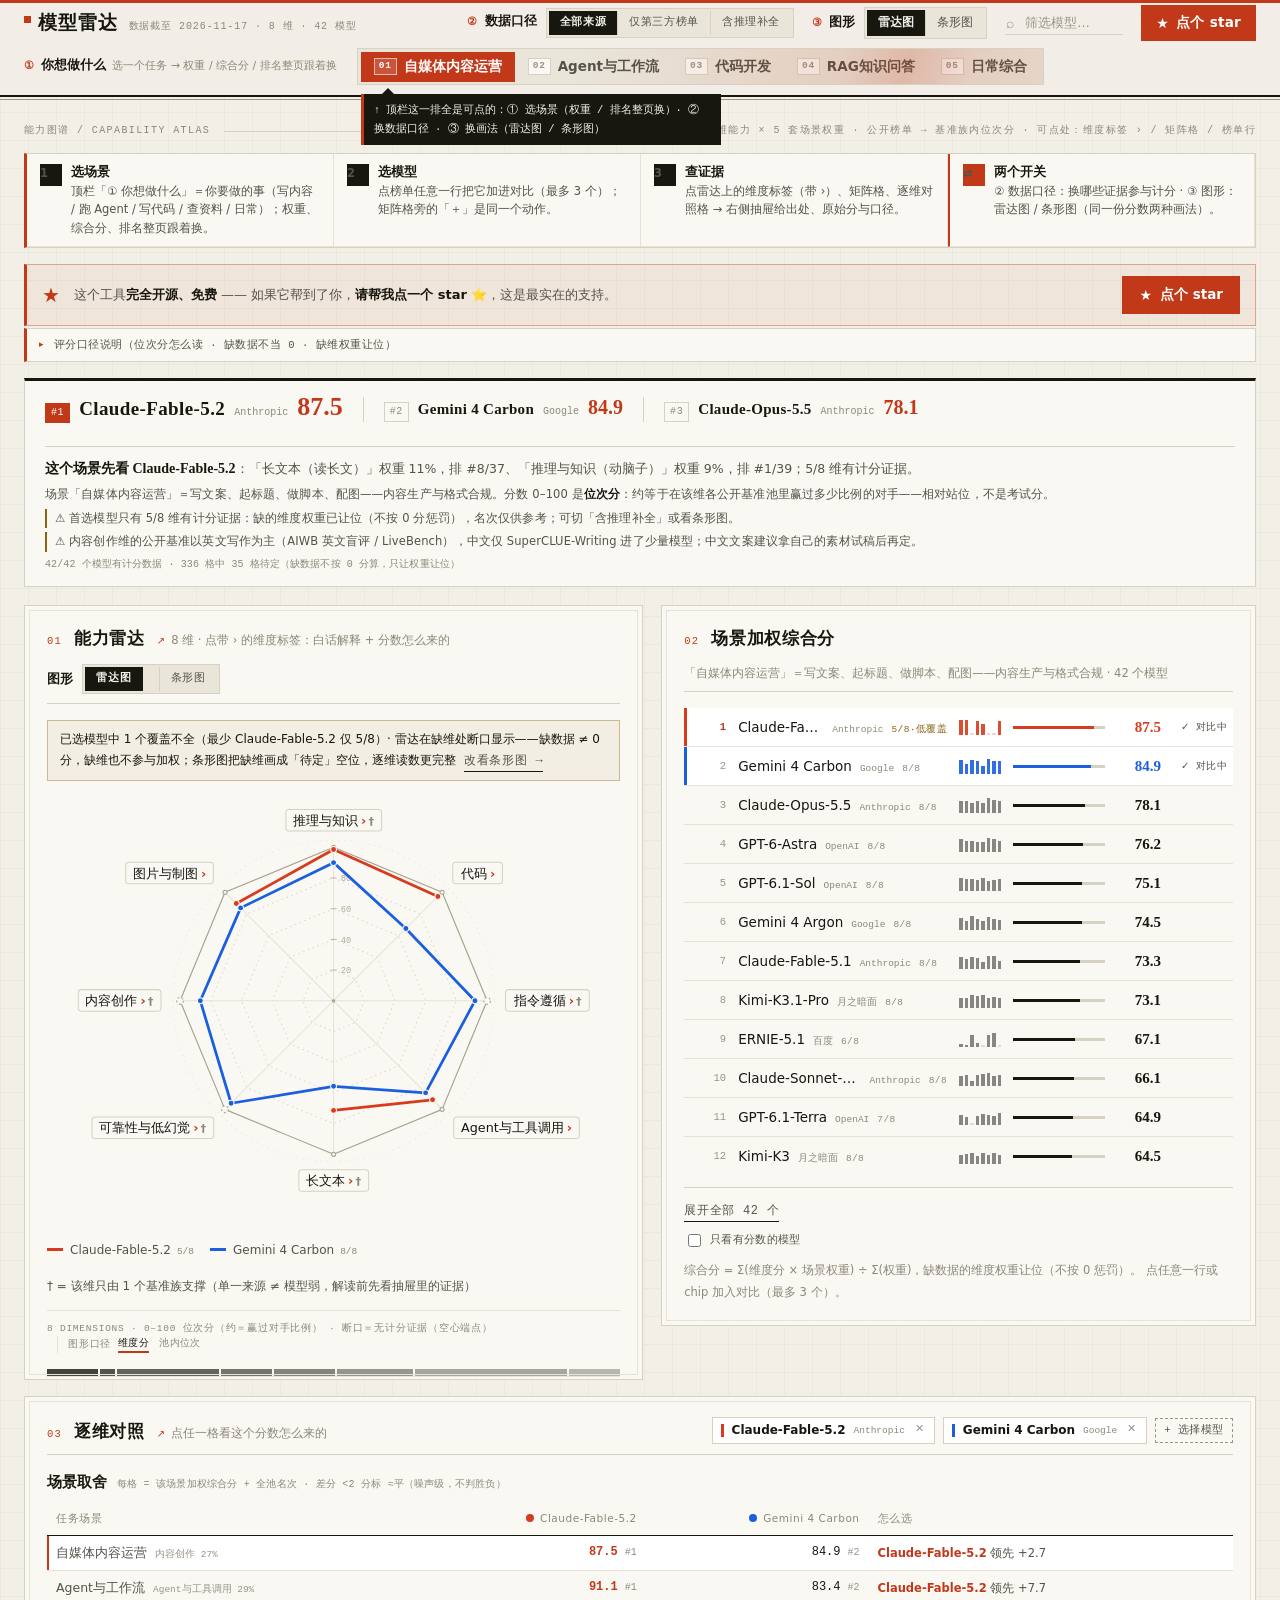
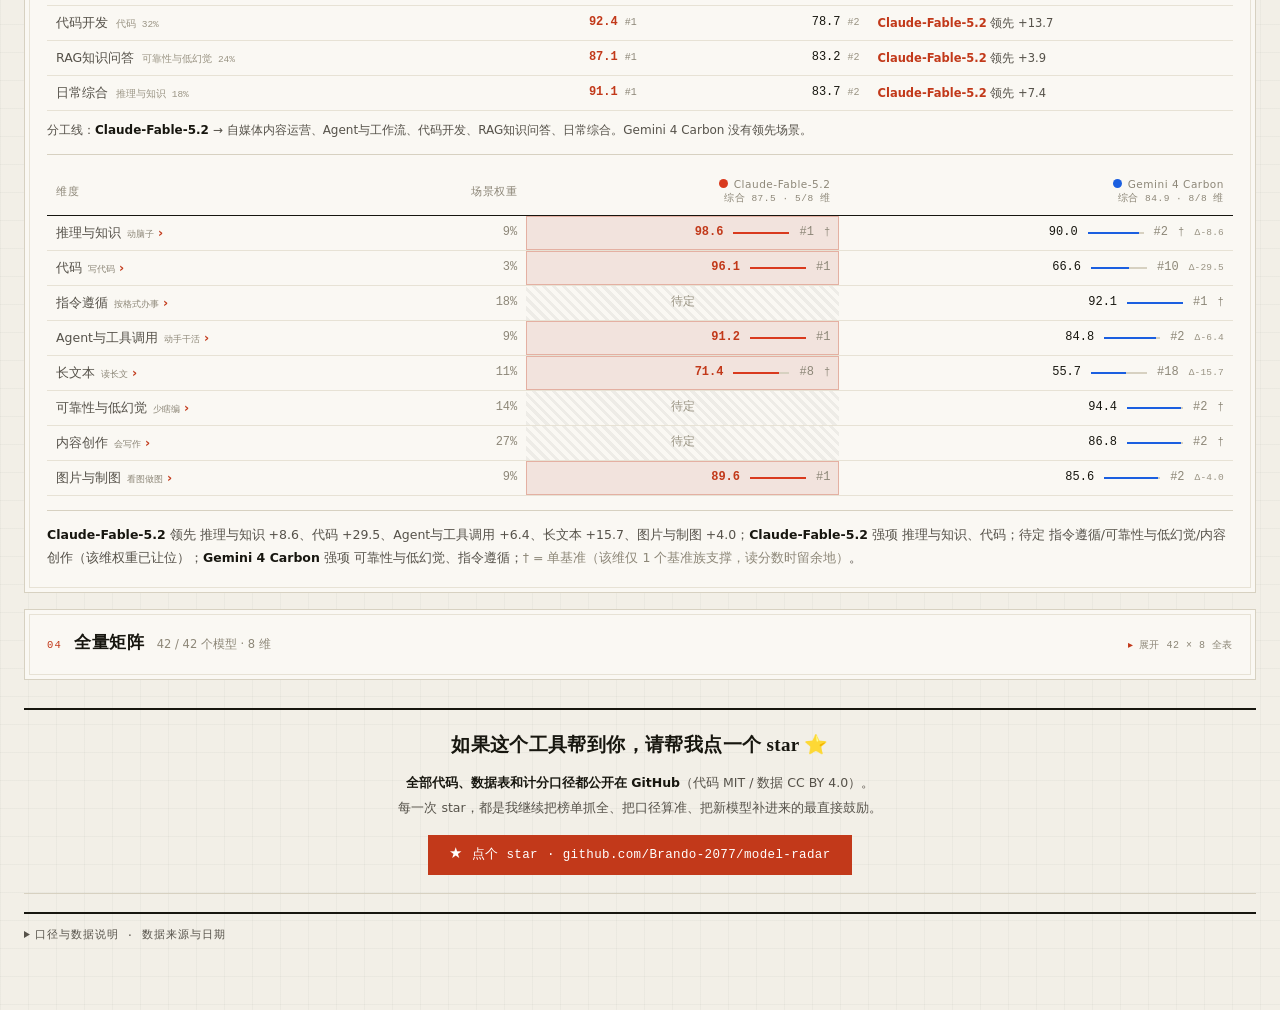
==== commit 2c36fff5: "feat(data): v0.38.0——Qwen4-Max 入库（41→42 模型）：AA 一手 6 项实测（TB4.0/TB-Science/AutomationBench/EnterpriseO" ====
--- a/model-radar.html
+++ b/model-radar.html
@@ -910,7 +910,7 @@
 <div id="pick-tip"></div>
 
 <!-- ==== 数据区 BEGIN（build.py 从 data/*.csv 生成，勿手改：会被覆盖）==== -->
-<script>window.RADAR_LEDGER = {"meta":{"title":"模型雷达图","version":"v0.37.0","built":"2026-11-16","sources":"LiveBench 2026-06-25（2026-06-25 快照） · SuperCLUE 2026-07/09 · Artificial Analysis 2026-09-25~2026-11-16 · LMArena 榜单 · SUYOUUMO 综合全球榜（2026-10-17） · 厂商官方渠道（含 DeepSeek官方） · 酥悠沫聚合（第三方） · 共 1216 条证据","disclaimer":"数据来自公开榜单，仅供选型参考，请以个人体感为准。⚠ 维度分不是绝对刻度：全部来源都已归并为「基准族内位次分」——你在该基准的模型池里赢过的对手比例（0-100）。同一基准跨来源只算一票；族内 2–3 个模型的基准为低置信证据，按 w=(n−1)/3 降权计入（×0.67 / ×0.33）；仅 1 个模型的基准不计分（单模型无对手，面值保留可查）。位次分是池内相对分：增减模型会让全池该维分数整体移动，跨期看图只比相对位次。","noteMissing":"缺数据的维度不参与绘制、也不计入维度分（雷达上画成断口、条形上留空位——不是 0 分）；计算综合分时该维权重自动让位。","scopeSources":["Z.ai官方","dots官方","腾讯官方","NVIDIA官方","DeepSeek官方","酥悠沫-官方","Kimi官方","Google官方","Anthropic官方"],"scopeNote":"顶栏的数据口径开关（三个按钮）：「全部来源」= 所有实测证据（含厂商自报，不含推理补全）；「仅第三方榜单」= 把厂商自报渠道（Z.ai / dots / 腾讯 / NVIDIA / DeepSeek / Kimi官方 / 酥悠沫-官方转录的厂商表）的证据整体排除，仅用第三方榜单重算；「含推理补全」= 在「全部来源」基础上，再把公开榜抽不到的格子补上推理值（不丢实测、只补空）。判断依据是来源渠道而非是否自家模型：NVIDIA 官方页给非自家模型报的分也排除。位次分按全池只算一次，三种口径只决定哪些证据进入维度均值。","infNote":"「含推理补全」口径下的实线格＝实测，虚线格＝推理值（见单元格左上小点·悬停证据）。方法：M1 同族前版直推 —— 仅 DeepSeek-V4.1-Flash-1017，官方同表 11 项里 6 项可位次化，平均 +14.9 位次分（MAE 20.2）；M2 池内k近邻 —— Pearson剖面相似度、k=5，留一验证 214 个已知格总体 MAE 21.5 位次分（逐维见明细）。结构性不适用的格子（纯文本模型的多模态维，零-coverage 模型）仍标「待定」，宁缺勿假。","models":"41 个模型（待定 0 个）"},"dimensions":[{"name":"推理与知识","desc":"复杂推理、数理逻辑、通用与世界知识","alias":"动脑子","plain":"模型「动脑子」的基本功：遇到没背过的题，能不能一步步推出来、算得对；知识面够不够广。做题、分析、给建议这些「看起来聪明」的表现，大多建立在这一维上。","tasks":"解数学 / 逻辑题；看懂报表并做多步分析；专业领域问答（法律、医学、财务常识）；需要权衡取舍的方案推演。","advice":"常让它「分析问题、算数、给专业结论」就重点看这维；只做文字润色、日常闲聊，它没那么关键。","sources":"MMLU-Pro / GPQA Diamond / AIME / SuperCLUE-Reasoning","note":"合成自 LiveBench（Reasoning/Mathematics/Data Analysis）、AA（GPQA/HLE/CritPt）、SuperCLUE 数学/科学推理、NVIDIA 官方 MMLU Pro（2026-10-17 起）；0-100 直用或 ×100，LMArena 类目为池内 Elo 映射。","stats":{"all":{"fams":13,"models":39,"n":231,"names":["ARC-AGI-2","CritPt","GPQA-Diamond","HLE","HealthBench","LB2·Data Analysis","LB2·Reasoning","LB·Data Analysis","LB·Mathematics","LB·Reasoning","RiemannBench","SC·总排行榜-数学推理","SC·总排行榜-科学推理"]},"tp":{"fams":12,"models":37,"n":222,"names":["ARC-AGI-2","CritPt","GPQA-Diamond","HLE","HealthBench","LB2·Data Analysis","LB2·Reasoning","LB·Data Analysis","LB·Mathematics","LB·Reasoning","SC·总排行榜-数学推理","SC·总排行榜-科学推理"]}}},{"name":"代码","desc":"代码生成、修复、真实工程任务","alias":"写代码","plain":"写代码、改 bug、读懂既有项目的能力——尤其是在真实工程里把任务做完做对，而不只是写个片段。","tasks":"生成函数 / 页面代码；按报错定位并修复；跨文件重构；写测试与脚本；讲解陌生代码。","advice":"你是开发者、或常让它写脚本解决问题，这维就是核心；再结合「Agent与工具调用」看它能不能自己动手把活干完。","sources":"LiveCodeBench / SWE-bench Verified / Aider Polyglot","note":"LiveBench Coding、AA SciCode、SuperCLUE 智能体编程与 SWE-Agent 通过率、NVIDIA 官方 SWE-bench Verified、Z.ai 自报 CC-Bench-V2；各家\"代码\"基准难度分布不同，均值仅供横向参考。","stats":{"all":{"fams":15,"models":40,"n":174,"names":["DeepSWE","FrontierCode","FrontierCode-2.0","FrontierSWE-2","LB2·Coding","LB·Coding","NL2Repo","PostTrainBench","ProgramBench","SC·SWE-Agent总榜-通过率","SC·总排行榜-智能体编程","SWE-Marathon","SWE-bench Pro","SWE-sweep","SciCode"]},"tp":{"fams":7,"models":37,"n":135,"names":["FrontierCode","FrontierCode-2.0","LB2·Coding","LB·Coding","SC·SWE-Agent总榜-通过率","SC·总排行榜-智能体编程","SciCode"]}}},{"name":"指令遵循","desc":"严格按格式/字数/角色/约束输出不跑偏","alias":"按格式办事","plain":"你交代「要什么、不要什么、什么格式」，它能不能一条不落地照做，而不是自由发挥、答非所问。","tasks":"按模板输出结构化结果（表格 / JSON）；限字数或格式的改写；角色扮演；遵守「必须包含 / 严禁出现」类约束。","advice":"做内容运营、批量处理、工单报表类任务时最要紧——不听话的模型会让你返工；单轮闲聊几乎感知不到。","sources":"IFEval / MultiIF / SysBench","note":"LiveBench IF、AA IFBench、SuperCLUE 精确指令遵循、NVIDIA 官方 IFBench(loose)；均为格式合规类准确率指标（图灵坐标媒体分已于 2026-10-17 随媒体子系统移除）。2026-10-21 起另接 techgogogo「AI产品狙击手」Q1 强约束指令遵循（中文，10 句各 1 分、单人主观判分；每模型取最近一次测评、接入渠道与思考档各异）——只作参考，与 IFBench 类指标不等价。","stats":{"all":{"fams":5,"models":34,"n":78,"names":["Arena-IF","IFBench","LB·IF (Instruction Following)","SC·总排行榜-精确指令遵循","TGG·Q1指令遵循"]},"tp":{"fams":5,"models":33,"n":77,"names":["Arena-IF","IFBench","LB·IF (Instruction Following)","SC·总排行榜-精确指令遵循","TGG·Q1指令遵循"]}}},{"name":"Agent与工具调用","desc":"函数调用、多步任务规划、MCP 工具使用","alias":"动手干活","plain":"模型能不能「动手干活」：调用工具、查资料、读写文件，把多步任务从规划一路执行到完成，而不是只回一段话。","tasks":"AI 编程助手改项目；自动搜索资料并汇总；多步流程自动化（填表、数据管道）；串联 MCP 等外部工具。","advice":"用或打算用「AI 智能体 / 编程助手」类产品，就重点看这维——它决定任务能不能端到端跑完、卡住时会不会胡编结果。","sources":"BFCL / τ²-Bench / BrowseComp / MCP-RADAR","note":"LiveBench Agentic Coding、AA Terminal-Bench 4.0 / AutomationBench / τ²-bench（2026-10-17 起）、SuperCLUE 任务规划 / Terminal、NVIDIA 官方 BrowseComp；多步任务成功率类指标。","stats":{"all":{"fams":22,"models":41,"n":289,"names":["APEX-Agents","Agents' Last Exam","Apex Bench v1.1","AutomationBench","GDPval-AA","HLE-w/tools","LB2·Browser","LB2·Long Agentic","LB·Agentic Coding","OSWorld-2.1-Offline","Remote-Labor-Index","SC·Terminal总榜-总分","SC·总排行榜-智能体任务规划","TB-Science","TB2.1","TB4.0","TB4.1","Toolathlon","enterprise-ops-gym","itbench-sre","tau2-banking","tau2-bench"]},"tp":{"fams":13,"models":39,"n":254,"names":["AutomationBench","GDPval-AA","LB2·Browser","LB2·Long Agentic","LB·Agentic Coding","SC·Terminal总榜-总分","SC·总排行榜-智能体任务规划","TB-Science","TB4.0","enterprise-ops-gym","itbench-sre","tau2-banking","tau2-bench"]}}},{"name":"长文本","desc":"长上下文理解、检索、多跳定位不遗漏","alias":"读长文","plain":"一次能装下并「真正用上」多少材料：几万字文档里找细节、跨章节找关联。上下文窗口大 ≠ 用得好，看的应是有效长度。","tasks":"长合同 / 论文 / 财报问答；整库代码审阅；长会议记录总结；多份材料交叉比对。","advice":"常喂长文档、做资料研究就看它；若只用短问答、写短文案，不必为「超大上下文」的溢价买单。","sources":"RULER / LongBench v2 / MRCR","note":"SuperCLUE 长上下文（256K/1M）与 AA AA-LCR；注意窗口大 ≠ 用得好，看有效长度。","stats":{"all":{"fams":6,"models":36,"n":88,"names":["AA-LCR","AA-MLCR","GraphWalks","SC·总排行榜-超长上下文","SC·长上下文1M-总分","SC·长上下文256K-总分"]},"tp":{"fams":5,"models":36,"n":82,"names":["AA-LCR","AA-MLCR","SC·总排行榜-超长上下文","SC·长上下文1M-总分","SC·长上下文256K-总分"]}}},{"name":"可靠性与低幻觉","desc":"事实准确、宁说不知道不编造","alias":"少瞎编","plain":"不知道时肯不肯说「不知道」，还是会编一个听着很真的答案。衡量的是事实性问题上的「不说假话」程度。","tasks":"事实核查；查资料问答；引用数据与出处；错了代价高的场合（医疗、法律、财务的初步咨询）。","advice":"只要你在意「别被忽悠」，就重点看这维；反过来，写故事、想创意时「会编」是优点，别用这维一棒子打死。","sources":"SimpleQA / ChineseSimpleQA / 幻觉榜(Vectara)","note":"AA Omniscience Index（指数类：先做池内 min-max，再统一折算为基准族内位次分）；池内含负值模型，增减模型会移动池内相对关系。","stats":{"all":{"fams":3,"models":37,"n":74,"names":["AA-Omni指数","Arena-Agent-Signal","SC·总排行榜-幻觉控制"]},"tp":{"fams":3,"models":37,"n":74,"names":["AA-Omni指数","Arena-Agent-Signal","SC·总排行榜-幻觉控制"]}}},{"name":"内容创作","desc":"中文文风、创意、结构化写作、爆款敏感度","alias":"会写作","plain":"写作与创意的「手感」：中文文风、结构组织、标题文案的网感。数据仍偏薄——中文只有少数模型进了 SuperCLUE 写作榜，其余模型这一维是英文口径或无数据，体感为王。","tasks":"公众号 / 小红书文案；起标题；故事与剧情创作；品牌文案润色；长文改写。","advice":"做自媒体、营销、写作就看它，但建议拿自己的素材实际试稿——数据只作起步参考。","sources":"SuperCLUE-Writing / LiveBench Language / AIWB 英文写作盲评","note":"目前四源撑：LiveBench Language + LiveBench 2.0 Research（2026-10-14，开放式研究简报→书面报告，rubric 评分）+ AIWB 英文写作盲评（2026-10-13 快照）+ SuperCLUE-Writing（2026-05-18 中文原生创意写作，仅少量精确同款模型，独立基准族）；AIWB 为 AI 盲评 Bradley–Terry，0-100 且 50=平均模型，统一折算为基准族内位次分。","stats":{"all":{"fams":6,"models":34,"n":94,"names":["AIWB写作盲评","Arena-Creative","EQBench-CW-v3","LB2·Research","LB·Language","SC·Writing总榜-总分"]},"tp":{"fams":6,"models":34,"n":94,"names":["AIWB写作盲评","Arena-Creative","EQBench-CW-v3","LB2·Research","LB·Language","SC·Writing总榜-总分"]}}},{"name":"图片与制图","desc":"多模态图片理解与细节捕获、前端页面美化与设计复刻还原","alias":"看图做图","plain":"两件事合在一维：看懂图片（细节、图表、截图里的信息）＋ 按设计稿还原页面、美化界面。纯文本模型天然没有这维，页面会标「待定」。","tasks":"读图问答；识别发票 / 表格截图；图表理解；设计稿（Figma）复刻成前端页面；界面美化。","advice":"做多模态应用、前端复刻就看它；纯文本选型时这维留空不影响你的判断。","sources":"MMMU-Pro / WebDev Arena / Design Arena","note":"AA MMMU-Pro（0-1 ×100 绝对分）+ WebDev Arena Elo（池内 min-max 后折位次分）+ Z.ai Design2Code（GLM-5V-Turbo 设计稿→代码）；两源量纲不同，单源高分可能超过双源均值，解读时看证据条数。","stats":{"all":{"fams":13,"models":38,"n":150,"names":["AA-3D-Elo","BabyVision","BenchCAD-2-1","Blueprint-Bench-2","Chartography","Chartography-no-tools","Code2Video-Elo","DesignArena-Elo","LB2·Design","MMMU-Pro","Vision-Elo","WebDev-Elo","ZeroBench"]},"tp":{"fams":7,"models":34,"n":126,"names":["AA-3D-Elo","Code2Video-Elo","DesignArena-Elo","LB2·Design","MMMU-Pro","Vision-Elo","WebDev-Elo"]}}}],"scenarios":[{"name":"自媒体内容运营","weights":{"推理与知识":9.1,"代码":2.7,"指令遵循":18.2,"Agent与工具调用":9.1,"长文本":10.9,"可靠性与低幻觉":13.6,"内容创作":27.3,"图片与制图":9.1}},{"name":"Agent与工作流","weights":{"推理与知识":19.0,"代码":9.5,"指令遵循":19.0,"Agent与工具调用":28.6,"长文本":9.5,"可靠性与低幻觉":6.7,"内容创作":2.9,"图片与制图":4.8}},{"name":"代码开发","weights":{"推理与知识":18.2,"代码":31.8,"指令遵循":10.9,"Agent与工具调用":13.6,"长文本":9.1,"可靠性与低幻觉":4.6,"内容创作":2.7,"图片与制图":9.1}},{"name":"RAG知识问答","weights":{"推理与知识":19.4,"代码":2.9,"指令遵循":14.6,"Agent与工具调用":11.6,"长文本":19.4,"可靠性与低幻觉":24.3,"内容创作":4.9,"图片与制图":2.9}},{"name":"日常综合","weights":{"推理与知识":18.5,"代码":11.1,"指令遵循":13.9,"Agent与工具调用":12.0,"长文本":9.3,"可靠性与低幻觉":13.9,"内容创作":13.9,"图片与制图":7.4}}],"models":[{"name":"Agnes 2.5 Pro Theta","scores":{"Agent与工具调用":24.6,"代码":57.8,"图片与制图":21.4,"推理与知识":32.9,"长文本":82.9},"sf":{"代码":"SciCode","图片与制图":"MMMU-Pro","推理与知识":"CritPt","长文本":"AA-LCR"},"company":"Agnes AI","open":false,"date":"2026-11-07","note":"Agnes 2.5 Pro 系 Theta 档；1M 上下文；AA 分项以周计陆续补充"},{"name":"Claude-Fable-5.1","scores":{"Agent与工具调用":70.2,"代码":66.6,"内容创作":82.2,"可靠性与低幻觉":86.3,"图片与制图":55.2,"指令遵循":77.6,"推理与知识":75.8,"长文本":45.3},"scoresTp":{"Agent与工具调用":78.0,"代码":86.9,"内容创作":82.2,"可靠性与低幻觉":86.3,"图片与制图":75.2,"指令遵循":77.6,"推理与知识":82.4,"长文本":63.0},"company":"Anthropic","open":false},{"name":"Claude-Fable-5.2","scores":{"Agent与工具调用":91.2,"代码":96.1,"图片与制图":89.6,"推理与知识":98.6,"长文本":71.4},"sf":{"推理与知识":"CritPt","长文本":"AA-LCR"},"scoresTp":{"Agent与工具调用":93.5,"代码":98.4,"推理与知识":98.6,"长文本":71.4},"sfTp":{"代码":"SciCode","推理与知识":"CritPt","长文本":"AA-LCR"},"company":"Anthropic","open":false,"date":"2026-11-09","note":"Fable 5.1 下一代（$8/$40 每百万 tokens）；与 Mythos 5.2 同期双发（Mythos=无安全防护版，AA 未单列不入池）；官方发布文对照表 2026-11-09"},{"name":"Claude-Opus-5.5","scores":{"Agent与工具调用":75.2,"代码":79.8,"内容创作":84.1,"可靠性与低幻觉":98.2,"图片与制图":80.1,"指令遵循":62.5,"推理与知识":79.1,"长文本":62.9},"scoresTp":{"Agent与工具调用":77.5,"代码":93.8,"内容创作":84.1,"可靠性与低幻觉":98.2,"图片与制图":94.2,"指令遵循":62.5,"推理与知识":84.6,"长文本":79.4},"company":"Anthropic","open":false},{"name":"Claude-Sonnet-5.5","scores":{"Agent与工具调用":73.5,"代码":73.1,"内容创作":67.6,"可靠性与低幻觉":85.8,"图片与制图":72.0,"指令遵循":35.4,"推理与知识":64.4,"长文本":77.5},"scoresTp":{"Agent与工具调用":78.9,"代码":84.0,"内容创作":67.6,"可靠性与低幻觉":85.8,"图片与制图":80.9,"指令遵循":35.4,"推理与知识":64.4,"长文本":77.5},"company":"Anthropic","open":false},{"name":"DeepSeek-V4-Pro","scores":{"Agent与工具调用":48.9,"代码":27.9,"内容创作":29.6,"可靠性与低幻觉":25.9,"图片与制图":21.6,"指令遵循":45.7,"推理与知识":56.2,"长文本":71.7},"sf":{"可靠性与低幻觉":"AA-Omni指数"},"company":"深度求索","open":true,"date":"2026-08-13","note":"1600B MoE（激活 49B）· 上下文 1M · MIT 开源（参数自 AA 单模型页 2026-11-16 核对）"},{"name":"DeepSeek-V4.1-Flash","scores":{"Agent与工具调用":51.3,"代码":64.6,"内容创作":35.9,"可靠性与低幻觉":56.4,"图片与制图":35.2,"指令遵循":65.9,"推理与知识":57.5,"长文本":71.7},"scoresTp":{"Agent与工具调用":59.1,"代码":69.4,"内容创作":35.9,"可靠性与低幻觉":56.4,"图片与制图":41.6,"指令遵循":65.9,"推理与知识":57.5,"长文本":71.7},"company":"深度求索","open":true,"date":"2026-09-10","note":"0910 版；同代新版 DeepSeek-V4.1-Flash-1017（2026-10-17）已单列一册；552B MoE（激活 16B）· 上下文 1M · MIT 开源（2026-11-16 AA 核对）"},{"name":"DeepSeek-V4.1-Flash-1017","scores":{"Agent与工具调用":55.7,"代码":74.2,"内容创作":65.6,"可靠性与低幻觉":35.8,"图片与制图":65.2,"指令遵循":76.2,"推理与知识":58.0,"长文本":65.4},"sf":{"内容创作":"LB2·Research"},"scoresTp":{"Agent与工具调用":61.4,"代码":68.7,"内容创作":65.6,"可靠性与低幻觉":35.8,"图片与制图":66.5,"指令遵循":76.2,"推理与知识":58.0,"长文本":65.4},"sfTp":{"内容创作":"LB2·Research"},"company":"深度求索","open":true,"date":"2026-10-17","note":"552B MoE（输入激活 8B / 输出激活 16B；384 路由专家 + 1 共享，每 token 6 个）· 上下文 1M tokens（max_tokens ≥256K）· fp8 权值 / fp4 专家 · MIT 开源；reasoning_effort 1–100 连续可调 · API 名 deepseek-flash；2026-10-20 补入 AA 第三方 8 项（HLE / CritPt / SciCode / TB4.0 / LCR / MMMU-Pro / Automation / Omni）；2026-10-21 补入 LiveBench 2.0 七套件（Research→内容创作、Design→图片与制图、Coding/Browser/Long Agentic/Reasoning/Data Analysis）与「AI产品狙击手」Q1 强约束指令遵循（10/10），**8 维全部有实测证据、不再依赖推理值**；Design Arena 1309 Elo（2026-10-25 补）"},{"name":"Dots-3-Note-Preview","scores":{"Agent与工具调用":16.7,"代码":13.7,"指令遵循":68.8,"推理与知识":14.7},"sf":{"Agent与工具调用":"TB2.1","指令遵循":"IFBench","推理与知识":"ARC-AGI-2"},"scoresTp":{},"scoresInf":{"Agent与工具调用":16.7,"代码":13.7,"内容创作":26.3,"可靠性与低幻觉":59.0,"图片与制图":34.0,"指令遵循":68.8,"推理与知识":14.7,"长文本":31.8},"company":"小红书","open":true},{"name":"Doubao-Seed-2.1-Pro","scores":{"Agent与工具调用":40.0,"代码":11.1,"可靠性与低幻觉":36.1,"图片与制图":15.6,"指令遵循":28.7,"推理与知识":60.0,"长文本":6.5},"sf":{"代码":"SC·总排行榜-智能体编程","可靠性与低幻觉":"SC·总排行榜-幻觉控制","图片与制图":"WebDev-Elo"},"scoresTp":{"Agent与工具调用":40.0,"代码":11.1,"可靠性与低幻觉":36.1,"图片与制图":15.6,"指令遵循":28.7,"推理与知识":60.0,"长文本":11.5},"sfTp":{"代码":"SC·总排行榜-智能体编程","可靠性与低幻觉":"SC·总排行榜-幻觉控制","图片与制图":"WebDev-Elo","长文本":"SC·总排行榜-超长上下文"},"scoresInf":{"Agent与工具调用":40.0,"代码":11.1,"内容创作":73.6,"可靠性与低幻觉":36.1,"图片与制图":15.6,"指令遵循":28.7,"推理与知识":60.0,"长文本":6.5},"company":"字节","open":false},{"name":"ERNIE-5.1","scores":{"Agent与工具调用":25.0,"代码":2.8,"内容创作":90.0,"可靠性与低幻觉":80.6,"指令遵循":75.0,"推理与知识":23.4},"sf":{"Agent与工具调用":"SC·总排行榜-智能体任务规划","代码":"SC·总排行榜-智能体编程","内容创作":"SC·Writing总榜-总分","可靠性与低幻觉":"SC·总排行榜-幻觉控制","指令遵循":"SC·总排行榜-精确指令遵循"},"scoresInf":{"Agent与工具调用":25.0,"代码":2.8,"内容创作":90.0,"可靠性与低幻觉":80.6,"指令遵循":75.0,"推理与知识":23.4,"长文本":22.4},"company":"百度","open":false},{"name":"GLM-5.1","scores":{"Agent与工具调用":22.6,"代码":7.8,"内容创作":33.6,"可靠性与低幻觉":29.3,"图片与制图":52.2,"指令遵循":38.7,"推理与知识":14.1,"长文本":9.8},"sf":{"代码":"SciCode","可靠性与低幻觉":"AA-Omni指数","图片与制图":"DesignArena-Elo"},"company":"智谱","open":true,"date":"2026-04-07","note":"GLM-5 系列上一代（AA 页为 Reasoning 档；200K 上下文）；Design Arena 1290 Elo（图片维缺口 2026-10-25 补上）"},{"name":"GLM-5.2","scores":{"Agent与工具调用":36.6,"代码":48.0,"内容创作":44.7,"可靠性与低幻觉":38.9,"图片与制图":45.7,"指令遵循":35.8,"推理与知识":35.1,"长文本":29.4},"sf":{"图片与制图":"DesignArena-Elo"},"company":"智谱","open":true,"date":"2026-06-16","note":"GLM-5 中间代（max 档；1M 上下文；2026-07 SuperCLUE 总榜第 12）；2026-10-25 补 Design Arena 1283 + AIWB 英文写作 76.4（图片与内容创作缺口已填）"},{"name":"GLM-5.3","scores":{"Agent与工具调用":64.1,"代码":46.9,"内容创作":61.4,"可靠性与低幻觉":39.6,"图片与制图":41.6,"指令遵循":45.4,"推理与知识":45.7,"长文本":49.8},"scoresTp":{"Agent与工具调用":64.2,"代码":50.9,"内容创作":61.4,"可靠性与低幻觉":39.6,"图片与制图":41.6,"指令遵循":45.4,"推理与知识":45.7,"长文本":49.8},"company":"智谱","open":true},{"name":"GLM-5.3 Flash","scores":{"Agent与工具调用":48.6,"代码":36.2,"内容创作":31.2,"可靠性与低幻觉":44.1,"图片与制图":37.9,"指令遵循":29.6,"推理与知识":32.3,"长文本":37.9},"company":"智谱","open":true,"note":"轻量档（320B MoE / 18B 激活 · 1M 上下文 · MIT）；2026-10-31 复核：AA 全部计分子分与 0928 逐位一致、LiveBench 20261023 仍为最新 release、AA IFBench 仍为 null——位次分偏低源于旗舰池密度（GPQA 91.2% 绝对分很高但池内正好中位），非数据陈旧；AA 已全局改基线（AA-Index 41.81→27.75，留档已更新、不映射）"},{"name":"GLM-5v-Turbo","scores":{"Agent与工具调用":78.6,"可靠性与低幻觉":1.7,"图片与制图":6.7,"指令遵循":6.2,"推理与知识":2.8,"长文本":4.3},"sf":{"Agent与工具调用":"tau2-bench","可靠性与低幻觉":"AA-Omni指数","指令遵循":"IFBench","长文本":"AA-LCR"},"scoresInf":{"Agent与工具调用":78.6,"代码":33.7,"内容创作":36.9,"可靠性与低幻觉":1.7,"图片与制图":6.7,"指令遵循":6.2,"推理与知识":2.8,"长文本":4.3},"company":"智谱","open":false},{"name":"GPT-6-Astra","scores":{"Agent与工具调用":67.6,"代码":73.6,"内容创作":81.6,"可靠性与低幻觉":88.2,"图片与制图":71.3,"指令遵循":69.5,"推理与知识":85.2,"长文本":63.5},"scoresTp":{"Agent与工具调用":73.7,"代码":74.2,"内容创作":81.6,"可靠性与低幻觉":88.2,"图片与制图":80.8,"指令遵循":69.5,"推理与知识":88.7,"长文本":70.3},"company":"OpenAI","open":false},{"name":"GPT-6-Luna","scores":{"Agent与工具调用":35.3,"代码":48.6,"内容创作":20.6,"可靠性与低幻觉":38.0,"图片与制图":47.7,"指令遵循":8.8,"推理与知识":34.3,"长文本":70.0},"sf":{"指令遵循":"LB·IF (Instruction Following)"},"company":"OpenAI","open":false},{"name":"GPT-6-Sol","scores":{"Agent与工具调用":56.3,"代码":73.3,"内容创作":54.6,"可靠性与低幻觉":67.6,"图片与制图":60.1,"指令遵循":42.4,"推理与知识":67.1,"长文本":79.5},"company":"OpenAI","open":false},{"name":"GPT-6.1-Sol","scores":{"Agent与工具调用":73.2,"代码":75.4,"内容创作":71.2,"可靠性与低幻觉":67.1,"图片与制图":77.7,"指令遵循":80.1,"推理与知识":81.1,"长文本":81.0},"company":"OpenAI","open":false,"date":"2026-09-29","note":"GPT-6.1 代旗舰（Max 档），取代 GPT-6 Sol；AA 页 ifbench/gpqa 为空，指令遵循/可靠性暂无公开证据"},{"name":"GPT-6.1-Terra","scores":{"Agent与工具调用":62.3,"代码":52.4,"内容创作":59.5,"可靠性与低幻觉":64.8,"图片与制图":78.6,"推理与知识":68.2,"长文本":69.1},"sf":{"内容创作":"AIWB写作盲评","可靠性与低幻觉":"Arena-Agent-Signal","图片与制图":"MMMU-Pro"},"scoresTp":{"Agent与工具调用":64.1,"代码":51.1,"内容创作":59.5,"可靠性与低幻觉":64.8,"图片与制图":78.6,"推理与知识":68.2,"长文本":69.1},"sfTp":{"内容创作":"AIWB写作盲评","可靠性与低幻觉":"Arena-Agent-Signal","图片与制图":"MMMU-Pro"},"scoresInf":{"Agent与工具调用":62.3,"代码":52.4,"内容创作":59.5,"可靠性与低幻觉":64.8,"图片与制图":78.6,"指令遵循":72.8,"推理与知识":68.2,"长文本":69.1},"company":"OpenAI","open":false,"date":"2026-10-26","note":"GPT-6.1 代中端旗舰（Max 档），取代 GPT-5.6 Terra；AA 评测陆续补充中"},{"name":"Gemini 3.5 Flash-Lite","scores":{"Agent与工具调用":17.7,"代码":5.2,"内容创作":15.7,"可靠性与低幻觉":43.1,"图片与制图":42.9,"推理与知识":4.2,"长文本":10.6},"sf":{"可靠性与低幻觉":"AA-Omni指数"},"scoresInf":{"Agent与工具调用":17.7,"代码":5.2,"内容创作":15.7,"可靠性与低幻觉":43.1,"图片与制图":42.9,"指令遵循":46.3,"推理与知识":4.2,"长文本":10.6},"company":"Google","open":false,"date":"2026-07-21","note":"Google 轻量（2026-07-21）；1M 上下文；纯文本输出；AA 有 GPQA / HLE / CritPt / SciCode / TB4.0 / TB2.1 / LCR / MMMU-Pro / Automation / Omni；TB4.0 1.0 与 TB2.1 53.6 差距大（同族只取 TB4.0）；无 LiveBench 2.0 / Design Arena / Q1，指令遵循与内容创作待定"},{"name":"Gemini 3.8 Flash","scores":{"Agent与工具调用":42.8,"代码":36.7,"内容创作":58.8,"可靠性与低幻觉":57.2,"图片与制图":47.5,"指令遵循":74.1,"推理与知识":51.6,"长文本":30.6},"company":"Google","open":false,"date":"2026-09-02","note":"Google 主力（2026-09-02）；1M 上下文；纯文本输出；AA 有 GPQA / HLE / CritPt / SciCode / TB4.0 / TB2.1 / LCR / MMMU-Pro / Automation / Omni；TB4.0 19.7 与 TB2.1 87.6 差距大（同族只取 TB4.0）；LiveBench 2.0 七套件；Design Arena 1299 Elo；Q1 10/10"},{"name":"Gemini 4 Argon","scores":{"Agent与工具调用":72.6,"代码":56.9,"内容创作":74.1,"可靠性与低幻觉":82.1,"图片与制图":63.1,"指令遵循":87.9,"推理与知识":76.3,"长文本":57.8},"scoresTp":{"Agent与工具调用":77.2,"代码":69.3,"内容创作":74.1,"可靠性与低幻觉":82.1,"图片与制图":60.0,"指令遵循":87.9,"推理与知识":77.2,"长文本":53.8},"company":"Google","open":false,"date":"2026-09-30","note":"Google 最新旗舰（AA 记 2026-09-30；Antigravity 渠道 10-13 上线）；1M 上下文；纯文本输出；AA 有 HLE / CritPt / SciCode / TB4.0 / LCR / Automation / Omni，缺 GPQA / MMMU-Pro / IFBench / TB2.1 / τ²；LiveBench 2.0 七套件 61.2-95.1（20261023）；Design Arena 1314 Elo；AI产品狙击手 Q1 10/10"},{"name":"Gemini 4 Carbon","scores":{"Agent与工具调用":84.8,"代码":66.6,"内容创作":86.8,"可靠性与低幻觉":94.4,"图片与制图":85.6,"指令遵循":92.1,"推理与知识":90.0,"长文本":55.7},"sf":{"内容创作":"Arena-Creative","可靠性与低幻觉":"Arena-Agent-Signal","指令遵循":"Arena-IF","推理与知识":"RiemannBench"},"scoresTp":{"Agent与工具调用":93.0,"代码":76.9,"内容创作":86.8,"可靠性与低幻觉":94.4,"指令遵循":92.1,"长文本":21.4},"sfTp":{"代码":"FrontierCode-2.0","内容创作":"Arena-Creative","可靠性与低幻觉":"Arena-Agent-Signal","指令遵循":"Arena-IF","长文本":"AA-LCR"},"company":"Google","open":false,"date":"2026-10-28","note":"Gemini 4 代新旗舰（High 档），AA Index v5.0 59 分列第一；发布仅数日，AA 仅上线部分评测，覆盖暂 2/8"},{"name":"Gemini 4 Hydrogen","scores":{"Agent与工具调用":60.6,"代码":93.8,"图片与制图":43.8},"sf":{"代码":"SWE-sweep","图片与制图":"Chartography-no-tools"},"scoresTp":{"Agent与工具调用":78.8},"company":"Google","open":false,"date":"2026-11-12","note":"Gemini 4 系快速执行档（官方明示由 Carbon 派生）；首周证据=Agent+图片碎片，AA 分项以周计陆续补充；AA-Index 53.9/Omni 46.3 新基线留档不映射"},{"name":"Hunyuan-Hy3","scores":{"Agent与工具调用":13.0,"代码":33.8,"内容创作":22.9,"可靠性与低幻觉":37.3,"图片与制图":8.0,"指令遵循":58.3,"推理与知识":45.1,"长文本":15.7},"sf":{"指令遵循":"SC·总排行榜-精确指令遵循","长文本":"AA-LCR"},"company":"腾讯","open":true},{"name":"Hunyuan-Hy4","scores":{"Agent与工具调用":51.2,"代码":67.8,"可靠性与低幻觉":50.0,"图片与制图":52.0},"sf":{"可靠性与低幻觉":"Arena-Agent-Signal"},"scoresTp":{"Agent与工具调用":62.0,"可靠性与低幻觉":50.0},"sfTp":{"可靠性与低幻觉":"Arena-Agent-Signal"},"scoresInf":{"Agent与工具调用":51.2,"代码":67.8,"内容创作":30.5,"可靠性与低幻觉":50.0,"图片与制图":52.0,"指令遵循":34.6,"推理与知识":45.3,"长文本":56.5},"company":"腾讯","open":false,"date":"2026-11-03","note":"Hy4 preview（08-28 开源）的正式发布版（11-03 转闭源 API）；多模态（图文输入）；证据=发布页附录 34 项中的公开基准 13 项（DataLearner 转录定位）+ Arena 官方榜"},{"name":"Hy4 preview","scores":{"Agent与工具调用":33.9,"代码":29.0,"内容创作":21.4,"可靠性与低幻觉":15.2,"指令遵循":31.1,"推理与知识":41.9,"长文本":34.6},"sf":{"内容创作":"AIWB写作盲评","长文本":"SC·总排行榜-超长上下文"},"scoresTp":{"代码":25.0,"内容创作":21.4,"可靠性与低幻觉":15.2,"指令遵循":31.1,"推理与知识":13.9,"长文本":34.6},"sfTp":{"代码":"SC·总排行榜-智能体编程","内容创作":"AIWB写作盲评","推理与知识":"SC·总排行榜-数学推理","长文本":"SC·总排行榜-超长上下文"},"scoresInf":{"Agent与工具调用":33.9,"代码":29.0,"内容创作":21.4,"可靠性与低幻觉":15.2,"图片与制图":35.0,"指令遵循":31.1,"推理与知识":41.9,"长文本":34.6},"company":"腾讯","open":true,"note":"；纯文本模型（官方模态=文本→文本），图片与制图维为结构性缺失"},{"name":"Kimi-K2.6","scores":{"Agent与工具调用":20.6,"代码":34.0,"内容创作":33.2,"可靠性与低幻觉":46.6,"图片与制图":40.4,"指令遵循":29.8,"推理与知识":25.2,"长文本":31.9},"sf":{"可靠性与低幻觉":"AA-Omni指数"},"company":"月之暗面","open":true},{"name":"Kimi-K2.7-Code","scores":{"Agent与工具调用":22.4,"代码":18.9,"内容创作":38.2,"可靠性与低幻觉":8.6,"图片与制图":28.3,"指令遵循":16.8,"推理与知识":22.8,"长文本":22.8},"sf":{"内容创作":"LB·Language","可靠性与低幻觉":"AA-Omni指数","图片与制图":"DesignArena-Elo"},"company":"月之暗面","open":true},{"name":"Kimi-K3","scores":{"Agent与工具调用":53.6,"代码":63.2,"内容创作":70.6,"可靠性与低幻觉":57.8,"图片与制图":57.3,"指令遵循":69.4,"推理与知识":58.3,"长文本":70.2},"company":"月之暗面","open":true},{"name":"Kimi-K3.1-Pro","scores":{"Agent与工具调用":76.6,"代码":62.5,"内容创作":68.8,"可靠性与低幻觉":63.2,"图片与制图":68.1,"指令遵循":86.1,"推理与知识":62.8,"长文本":87.0},"sf":{"指令遵循":"SC·总排行榜-精确指令遵循"},"company":"月之暗面","open":false,"date":"2026-10-23","note":"K3 的后训练加强版（2.8T MoE、激活 104B、1M 上下文）；2026-10-23 API 上线（K3.1 系列首款，另有 Highspeed 快速版未单列），官方宣布 2026-11-04 前发布完整权重、届时复核开源状态；AA slug kimi-k3-1-pro；LiveBench 2.0 七套件（全池已统一 20261023 release）；TGG 10-24 测评为定性描述、无分题评分，未入账；指令遵循暂无公开证据（AA ifbench=null）"},{"name":"MiMo-V2.6-Pro","scores":{"Agent与工具调用":60.2,"代码":47.1,"内容创作":34.8,"可靠性与低幻觉":26.8,"图片与制图":49.1,"指令遵循":30.4,"推理与知识":38.0,"长文本":41.6},"company":"小米集团","open":true,"date":"2026-09-21","note":"小米 MiMo 旗舰（1M 上下文）；同族 V2.6 Flash 曾被评测者标注「疑似接入错模型」，本条证据取自 V2.6 Pro 专属页；Design Arena 1306 Elo（2026-10-25 补）"},{"name":"MiniMax-M3","scores":{"Agent与工具调用":17.9,"代码":17.8,"内容创作":34.7,"可靠性与低幻觉":44.0,"图片与制图":12.4,"指令遵循":34.3,"推理与知识":28.5,"长文本":24.8},"company":"MiniMax","open":true},{"name":"MiniMax-M3.1-Flash","scores":{"Agent与工具调用":47.6,"代码":36.5,"内容创作":28.1,"可靠性与低幻觉":37.0,"图片与制图":28.1,"指令遵循":13.9,"推理与知识":47.0,"长文本":40.9},"sf":{"内容创作":"LB2·Research"},"company":"MiniMax","open":null,"date":"2026-10-19","note":"MiniMax M3 系列 Flash 版（1M 上下文、图像输入）；官方称 10-23 起开放权重，AA 页当前仍记闭源 → 开源状态待确认；OpenRouter 匿名 stealth 模型 Space-Bunny 经证实即本模型（2026-10-31 确认），名册不再单列占位"},{"name":"Mistral-Large-4","scores":{"Agent与工具调用":34.9,"代码":17.3,"内容创作":16.7,"可靠性与低幻觉":57.4,"图片与制图":21.7,"推理与知识":25.7},"sf":{"代码":"FrontierCode-2.0","内容创作":"AIWB写作盲评","可靠性与低幻觉":"Arena-Agent-Signal","图片与制图":"DesignArena-Elo","推理与知识":"CritPt"},"scoresInf":{"Agent与工具调用":34.9,"代码":17.3,"内容创作":16.7,"可靠性与低幻觉":57.4,"图片与制图":21.7,"指令遵循":44.8,"推理与知识":25.7,"长文本":39.6},"company":"Mistral AI","open":true,"date":"2026-10-29","note":"Mistral 旗舰，1050B-A52B MoE 开源权重（Mistral Ecosystem License），1M 上下文"},{"name":"Nemotron-3-Ultra","scores":{"Agent与工具调用":4.5,"代码":3.6,"内容创作":2.6,"可靠性与低幻觉":54.9,"图片与制图":2.6,"指令遵循":83.2,"推理与知识":14.0,"长文本":13.5},"company":"NVIDIA","open":true,"note":"Design Arena 1144 Elo（图片维缺口 2026-10-25 补上）"},{"name":"Qwen3.8-27B","scores":{"Agent与工具调用":37.1,"代码":24.2,"内容创作":14.8,"可靠性与低幻觉":27.4,"图片与制图":22.3,"指令遵循":73.5,"推理与知识":30.4,"长文本":57.0},"sf":{"指令遵循":"LB·IF (Instruction Following)"},"company":"阿里","open":true},{"name":"Qwen3.8-Max","scores":{"Agent与工具调用":58.6,"代码":27.5,"内容创作":40.7,"可靠性与低幻觉":24.2,"图片与制图":56.3,"指令遵循":61.6,"推理与知识":55.4,"长文本":40.2},"company":"阿里","open":true},{"name":"Step-5-Preview","scores":{"Agent与工具调用":44.2,"代码":39.2,"内容创作":34.4,"可靠性与低幻觉":40.6,"图片与制图":16.0,"指令遵循":6.8,"推理与知识":36.4,"长文本":62.7},"sf":{"内容创作":"LB2·Research"},"company":"阶跃星辰","open":true}],"evidence":[{"m":"Agnes 2.5 Pro Theta","d":"Agent与工具调用","src":"Artificial-Analysis","cat":"AutomationBench-AA","raw":0.488226,"scale":"0-1","date":"2026-11-16","val":26.4,"fam":"AutomationBench","famN":36,"w":1.0},{"m":"Agnes 2.5 Pro Theta","d":"Agent与工具调用","src":"Artificial-Analysis","cat":"TB-Science","raw":0.0380952,"scale":"0-1","date":"2026-11-16","val":21.0,"fam":"TB-Science","famN":31,"w":1.0},{"m":"Agnes 2.5 Pro Theta","d":"Agent与工具调用","src":"Artificial-Analysis","cat":"Terminal-Bench 4.0","raw":0.10101,"scale":"0-1","date":"2026-11-16","val":26.4,"fam":"TB4.0","famN":36,"w":1.0},{"m":"Agnes 2.5 Pro Theta","d":"代码","src":"Artificial-Analysis","cat":"SciCode","raw":0.560185,"scale":"0-1","date":"2026-11-16","val":57.8,"fam":"SciCode","famN":32,"w":1.0},{"m":"Agnes 2.5 Pro Theta","d":"图片与制图","src":"Artificial-Analysis","cat":"MMMU-Pro","raw":0.784393,"scale":"0-1","date":"2026-11-16","val":21.4,"fam":"MMMU-Pro","famN":21,"w":1.0},{"m":"Agnes 2.5 Pro Theta","d":"推理与知识","src":"Artificial-Analysis","cat":"CritPt","raw":0.151429,"scale":"0-1","date":"2026-11-16","val":32.9,"fam":"CritPt","famN":35,"w":1.0},{"m":"Agnes 2.5 Pro Theta","d":"长文本","src":"Artificial-Analysis","cat":"AA-LCR","raw":0.846667,"scale":"0-1","date":"2026-11-16","val":82.9,"fam":"AA-LCR","famN":35,"w":1.0},{"m":"Claude-Fable-5.1","d":"Agent与工具调用","src":"Anthropic官方","cat":"OSWorld 2.1","raw":83.5,"scale":"0-100","date":"2026-11-09","val":58.3,"vend":1,"fam":"OSWorld-2.1-Offline","famN":6,"w":1.0},{"m":"Claude-Fable-5.1","d":"Agent与工具调用","src":"Anthropic官方","cat":"Remote Labor Index","raw":17.9,"scale":"0-100","date":"2026-11-09","val":12.5,"vend":1,"fam":"Remote-Labor-Index","famN":4,"w":1.0},{"m":"Claude-Fable-5.1","d":"Agent与工具调用","src":"Artificial-Analysis","cat":"AutomationBench-AA","raw":0.5938,"scale":"0-1","date":"2026-09-28","val":48.6,"fam":"AutomationBench","famN":36,"w":1.0},{"m":"Claude-Fable-5.1","d":"Agent与工具调用","src":"Artificial-Analysis","cat":"GDPval-AA","raw":1763.29,"scale":"指数","date":"2026-11-04","val":88.7,"fam":"GDPval-AA","famN":31,"w":1.0},{"m":"Claude-Fable-5.1","d":"Agent与工具调用","src":"Artificial-Analysis","cat":"ITBench-SRE","raw":0.495292,"scale":"0-1","date":"2026-11-04","val":75.0,"fam":"itbench-sre","famN":14,"w":1.0},{"m":"Claude-Fable-5.1","d":"Agent与工具调用","src":"Artificial-Analysis","cat":"TB-Science","raw":0.433333,"scale":"0-1","date":"2026-11-04","val":69.4,"fam":"TB-Science","famN":31,"w":1.0},{"m":"Claude-Fable-5.1","d":"Agent与工具调用","src":"Artificial-Analysis","cat":"Terminal-Bench 4.0","raw":0.5202,"scale":"0-1","date":"2026-09-28","val":70.8,"fam":"TB4.0","famN":36,"w":1.0},{"m":"Claude-Fable-5.1","d":"Agent与工具调用","src":"Artificial-Analysis","cat":"tau2-Banking","raw":0.472165,"scale":"0-1","date":"2026-11-04","val":76.5,"fam":"tau2-banking","famN":17,"w":1.0},{"m":"Claude-Fable-5.1","d":"Agent与工具调用","src":"LiveBench","cat":"Agentic Coding","raw":66.06,"scale":"0-100","date":"2026-06-25","val":85.3,"fam":"LB·Agentic Coding","famN":17,"w":1.0},{"m":"Claude-Fable-5.1","d":"Agent与工具调用","src":"LiveBench-2.0","cat":"Browser","raw":89.8,"scale":"0-100","date":"2026-10-23","val":90.6,"fam":"LB2·Browser","famN":16,"w":1.0},{"m":"Claude-Fable-5.1","d":"Agent与工具调用","src":"LiveBench-2.0","cat":"Long Agentic","raw":77.9,"scale":"0-100","date":"2026-10-23","val":96.9,"fam":"LB2·Long Agentic","famN":16,"w":1.0},{"m":"Claude-Fable-5.1","d":"代码","src":"Artificial-Analysis","cat":"FrontierCode","raw":0.489732,"scale":"0-1","date":"2026-11-04","val":89.1,"fam":"FrontierCode","famN":23,"w":1.0},{"m":"Claude-Fable-5.1","d":"代码","src":"Artificial-Analysis","cat":"FrontierCode-2.0","raw":0.316249,"scale":"0-1","date":"2026-11-04","val":71.2,"fam":"FrontierCode-2.0","famN":26,"w":1.0},{"m":"Claude-Fable-5.1","d":"代码","src":"Artificial-Analysis","cat":"SciCode","raw":0.6308,"scale":"0-1","date":"2026-09-28","val":92.2,"fam":"SciCode","famN":32,"w":1.0},{"m":"Claude-Fable-5.1","d":"代码","src":"Google官方","cat":"FrontierSWE 2","raw":56.3,"scale":"0-100","date":"2026-10-28","val":25.0,"vend":1,"fam":"FrontierSWE-2","famN":6,"w":1.0},{"m":"Claude-Fable-5.1","d":"代码","src":"Google官方","cat":"SWE-sweep","raw":2.9,"scale":"0-100","date":"2026-10-28","val":6.2,"vend":1,"fam":"SWE-sweep","famN":8,"w":1.0},{"m":"Claude-Fable-5.1","d":"代码","src":"LiveBench","cat":"Coding","raw":86.38,"scale":"0-100","date":"2026-06-25","val":85.3,"fam":"LB·Coding","famN":17,"w":1.0},{"m":"Claude-Fable-5.1","d":"代码","src":"LiveBench-2.0","cat":"Coding","raw":97.7,"scale":"0-100","date":"2026-10-23","val":96.9,"fam":"LB2·Coding","famN":16,"w":1.0},{"m":"Claude-Fable-5.1","d":"内容创作","src":"AIWB","cat":"英文写作盲评","raw":88.7,"scale":"指数","date":"2026-11-04","val":76.2,"fam":"AIWB写作盲评","famN":21,"w":1.0},{"m":"Claude-Fable-5.1","d":"内容创作","src":"ArenaAI","cat":"Creative Writing","raw":1490.0,"scale":"Elo","date":"2026-11-07","val":81.6,"fam":"Arena-Creative","famN":19,"w":1.0},{"m":"Claude-Fable-5.1","d":"内容创作","src":"EQ-Bench","cat":"Creative Writing v3","raw":2155.3,"scale":"Elo","date":"2026-11-04","val":84.4,"fam":"EQBench-CW-v3","famN":16,"w":1.0},{"m":"Claude-Fable-5.1","d":"内容创作","src":"LiveBench","cat":"Language","raw":89.5,"scale":"0-100","date":"2026-06-25","val":97.1,"fam":"LB·Language","famN":17,"w":1.0},{"m":"Claude-Fable-5.1","d":"内容创作","src":"LiveBench-2.0","cat":"Research","raw":82.0,"scale":"0-100","date":"2026-10-23","val":71.9,"fam":"LB2·Research","famN":16,"w":1.0},{"m":"Claude-Fable-5.1","d":"可靠性与低幻觉","src":"ArenaAI","cat":"Arena-Agent-NetImprovement","raw":13.15,"scale":"0-100","date":"2026-11-04","val":79.6,"fam":"Arena-Agent-Signal","famN":27,"w":1.0},{"m":"Claude-Fable-5.1","d":"可靠性与低幻觉","src":"Artificial-Analysis","cat":"AA-Omniscience Index","raw":43.45,"scale":"指数","date":"2026-09-28","val":93.1,"fam":"AA-Omni指数","famN":29,"w":1.0},{"m":"Claude-Fable-5.1","d":"图片与制图","src":"Anthropic官方","cat":"BenchCAD 2.1","raw":44.4,"scale":"0-100","date":"2026-11-09","val":16.7,"vend":1,"fam":"BenchCAD-2-1","famN":3,"w":0.67},{"m":"Claude-Fable-5.1","d":"图片与制图","src":"Anthropic官方","cat":"Chartography (no tools)","raw":44.8,"scale":"0-100","date":"2026-11-09","val":6.2,"vend":1,"fam":"Chartography-no-tools","famN":8,"w":1.0},{"m":"Claude-Fable-5.1","d":"图片与制图","src":"ArenaAI","cat":"Vision","raw":1288.0,"scale":"Elo","date":"2026-11-07","val":70.0,"fam":"Vision-Elo","famN":15,"w":1.0},{"m":"Claude-Fable-5.1","d":"图片与制图","src":"Artificial-Analysis","cat":"AA-3D-Elo","raw":1134.76,"scale":"Elo","date":"2026-11-04","val":75.0,"fam":"AA-3D-Elo","famN":18,"w":1.0},{"m":"Claude-Fable-5.1","d":"图片与制图","src":"Artificial-Analysis","cat":"Code2Video-Elo","raw":1324.83,"scale":"Elo","date":"2026-11-04","val":75.0,"fam":"Code2Video-Elo","famN":18,"w":1.0},{"m":"Claude-Fable-5.1","d":"图片与制图","src":"Design-Arena","cat":"Website-Elo","raw":1308.0,"scale":"Elo","date":"2026-11-03","val":71.7,"fam":"DesignArena-Elo","famN":23,"w":1.0},{"m":"Claude-Fable-5.1","d":"图片与制图","src":"Google官方","cat":"Blueprint-Bench 2","raw":41.9,"scale":"0-100","date":"2026-10-28","val":10.0,"vend":1,"fam":"Blueprint-Bench-2","famN":5,"w":1.0},{"m":"Claude-Fable-5.1","d":"图片与制图","src":"LMArena","cat":"WebDev-Elo","raw":1749.0,"scale":"Elo","date":"2026-10-06","val":78.1,"fam":"WebDev-Elo","famN":16,"w":1.0},{"m":"Claude-Fable-5.1","d":"图片与制图","src":"LiveBench-2.0","cat":"Design","raw":83.4,"scale":"0-100","date":"2026-10-23","val":81.2,"fam":"LB2·Design","famN":16,"w":1.0},{"m":"Claude-Fable-5.1","d":"指令遵循","src":"AI产品狙击手","cat":"Q1强约束指令遵循","raw":10.0,"scale":"10分制","date":"2026-09-02","val":71.9,"fam":"TGG·Q1指令遵循","famN":16,"w":1.0},{"m":"Claude-Fable-5.1","d":"指令遵循","src":"ArenaAI","cat":"Instruction Following","raw":1502.0,"scale":"Elo","date":"2026-11-07","val":81.6,"fam":"Arena-IF","famN":19,"w":1.0},{"m":"Claude-Fable-5.1","d":"指令遵循","src":"LiveBench","cat":"IF (Instruction Following)","raw":72.99,"scale":"0-100","date":"2026-06-25","val":79.4,"fam":"LB·IF (Instruction Following)","famN":17,"w":1.0},{"m":"Claude-Fable-5.1","d":"推理与知识","src":"ARC-Prize","cat":"ARC-AGI-2","raw":97.5,"scale":"0-100","date":"2026-11-04","val":79.4,"fam":"ARC-AGI-2","famN":17,"w":1.0},{"m":"Claude-Fable-5.1","d":"推理与知识","src":"Artificial-Analysis","cat":"CritPt","raw":0.2971,"scale":"0-1","date":"2026-09-28","val":81.4,"fam":"CritPt","famN":35,"w":1.0},{"m":"Claude-Fable-5.1","d":"推理与知识","src":"Artificial-Analysis","cat":"GPQA","raw":0.9374,"scale":"0-1","date":"2026-09-28","val":86.8,"fam":"GPQA-Diamond","famN":19,"w":1.0},{"m":"Claude-Fable-5.1","d":"推理与知识","src":"Artificial-Analysis","cat":"HLE","raw":0.5913,"scale":"0-1","date":"2026-09-28","val":95.3,"fam":"HLE","famN":32,"w":1.0},{"m":"Claude-Fable-5.1","d":"推理与知识","src":"Artificial-Analysis","cat":"HealthBench","raw":0.572173,"scale":"0-1","date":"2026-11-04","val":62.5,"fam":"HealthBench","famN":12,"w":1.0},{"m":"Claude-Fable-5.1","d":"推理与知识","src":"Google官方","cat":"RiemannBench","raw":65.6,"scale":"0-100","date":"2026-10-28","val":10.0,"vend":1,"fam":"RiemannBench","famN":5,"w":1.0},{"m":"Claude-Fable-5.1","d":"推理与知识","src":"LiveBench","cat":"Data Analysis","raw":80.28,"scale":"0-100","date":"2026-06-25","val":82.4,"fam":"LB·Data Analysis","famN":17,"w":1.0},{"m":"Claude-Fable-5.1","d":"推理与知识","src":"LiveBench","cat":"Mathematics","raw":97.01,"scale":"0-100","date":"2026-06-25","val":91.2,"fam":"LB·Mathematics","famN":17,"w":1.0},{"m":"Claude-Fable-5.1","d":"推理与知识","src":"LiveBench","cat":"Reasoning","raw":91.69,"scale":"0-100","date":"2026-06-25","val":85.3,"fam":"LB·Reasoning","famN":17,"w":1.0},{"m":"Claude-Fable-5.1","d":"推理与知识","src":"LiveBench-2.0","cat":"Data Analysis","raw":80.3,"scale":"0-100","date":"2026-10-23","val":81.2,"fam":"LB2·Data Analysis","famN":16,"w":1.0},{"m":"Claude-Fable-5.1","d":"推理与知识","src":"LiveBench-2.0","cat":"Reasoning","raw":91.7,"scale":"0-100","date":"2026-10-23","val":78.1,"fam":"LB2·Reasoning","famN":16,"w":1.0},{"m":"Claude-Fable-5.1","d":"长文本","src":"Artificial-Analysis","cat":"AA-LCR","raw":0.8533,"scale":"0-1","date":"2026-09-28","val":87.1,"fam":"AA-LCR","famN":35,"w":1.0},{"m":"Claude-Fable-5.1","d":"长文本","src":"Artificial-Analysis","cat":"AA-MLCR","raw":0.155556,"scale":"0-1","date":"2026-11-04","val":38.9,"fam":"AA-MLCR","famN":27,"w":1.0},{"m":"Claude-Fable-5.1","d":"长文本","src":"Google官方","cat":"GraphWalks (BFS, F1)","raw":65.0,"scale":"0-100","date":"2026-10-28","val":10.0,"vend":1,"fam":"GraphWalks","famN":5,"w":1.0},{"m":"Claude-Fable-5.2","d":"Agent与工具调用","src":"Anthropic官方","cat":"Humanity's Last Exam (tools)","raw":74.2,"scale":"0-100","date":"2026-11-09","val":87.5,"vend":1,"fam":"HLE-w/tools","famN":4,"w":1.0},{"m":"Claude-Fable-5.2","d":"Agent与工具调用","src":"Anthropic官方","cat":"OSWorld 2.1","raw":89.3,"scale":"0-100","date":"2026-11-09","val":91.7,"vend":1,"fam":"OSWorld-2.1-Offline","famN":6,"w":1.0},{"m":"Claude-Fable-5.2","d":"Agent与工具调用","src":"Anthropic官方","cat":"Remote Labor Index","raw":41.3,"scale":"0-100","date":"2026-11-09","val":87.5,"vend":1,"fam":"Remote-Labor-Index","famN":4,"w":1.0},{"m":"Claude-Fable-5.2","d":"Agent与工具调用","src":"Artificial-Analysis","cat":"AutomationBench-AA","raw":0.764223,"scale":"0-1","date":"2026-11-16","val":93.1,"fam":"AutomationBench","famN":36,"w":1.0},{"m":"Claude-Fable-5.2","d":"Agent与工具调用","src":"Artificial-Analysis","cat":"TB-Science","raw":0.733333,"scale":"0-1","date":"2026-11-16","val":98.4,"fam":"TB-Science","famN":31,"w":1.0},{"m":"Claude-Fable-5.2","d":"Agent与工具调用","src":"Artificial-Analysis","cat":"Terminal-Bench 4.0","raw":0.59596,"scale":"0-1","date":"2026-11-16","val":88.9,"fam":"TB4.0","famN":36,"w":1.0},{"m":"Claude-Fable-5.2","d":"代码","src":"Anthropic官方","cat":"FrontierCode 2.0 (Xhigh)","raw":49.1,"scale":"0-100","date":"2026-11-09","val":98.1,"vend":1,"fam":"FrontierCode-2.0","famN":26,"w":1.0},{"m":"Claude-Fable-5.2","d":"代码","src":"Anthropic官方","cat":"FrontierSWE v2","raw":69.9,"scale":"0-100","date":"2026-11-09","val":91.7,"vend":1,"fam":"FrontierSWE-2","famN":6,"w":1.0},{"m":"Claude-Fable-5.2","d":"代码","src":"Artificial-Analysis","cat":"SciCode","raw":0.677083,"scale":"0-1","date":"2026-11-16","val":98.4,"fam":"SciCode","famN":32,"w":1.0},{"m":"Claude-Fable-5.2","d":"图片与制图","src":"Anthropic官方","cat":"BenchCAD 2.1","raw":83.5,"scale":"0-100","date":"2026-11-09","val":83.3,"vend":1,"fam":"BenchCAD-2-1","famN":3,"w":0.67},{"m":"Claude-Fable-5.2","d":"图片与制图","src":"Anthropic官方","cat":"Chartography (no tools)","raw":73.4,"scale":"0-100","date":"2026-11-09","val":93.8,"vend":1,"fam":"Chartography-no-tools","famN":8,"w":1.0},{"m":"Claude-Fable-5.2","d":"推理与知识","src":"Artificial-Analysis","cat":"CritPt","raw":0.354286,"scale":"0-1","date":"2026-11-16","val":98.6,"fam":"CritPt","famN":35,"w":1.0},{"m":"Claude-Fable-5.2","d":"长文本","src":"Artificial-Analysis","cat":"AA-LCR","raw":0.833333,"scale":"0-1","date":"2026-11-16","val":71.4,"fam":"AA-LCR","famN":35,"w":1.0},{"m":"Claude-Opus-5.5","d":"Agent与工具调用","src":"Anthropic官方","cat":"OSWorld 2.1","raw":87.2,"scale":"0-100","date":"2026-11-09","val":75.0,"vend":1,"fam":"OSWorld-2.1-Offline","famN":6,"w":1.0},{"m":"Claude-Opus-5.5","d":"Agent与工具调用","src":"Anthropic官方","cat":"Remote Labor Index","raw":21.3,"scale":"0-100","date":"2026-11-09","val":62.5,"vend":1,"fam":"Remote-Labor-Index","famN":4,"w":1.0},{"m":"Claude-Opus-5.5","d":"Agent与工具调用","src":"Artificial-Analysis","cat":"AutomationBench-AA","raw":0.6954,"scale":"0-1","date":"2026-10-07","val":79.2,"fam":"AutomationBench","famN":36,"w":1.0},{"m":"Claude-Opus-5.5","d":"Agent与工具调用","src":"Artificial-Analysis","cat":"GDPval-AA","raw":1866.27,"scale":"指数","date":"2026-11-04","val":98.4,"fam":"GDPval-AA","famN":31,"w":1.0},{"m":"Claude-Opus-5.5","d":"Agent与工具调用","src":"Artificial-Analysis","cat":"ITBench-SRE","raw":0.382298,"scale":"0-1","date":"2026-11-04","val":10.7,"fam":"itbench-sre","famN":14,"w":1.0},{"m":"Claude-Opus-5.5","d":"Agent与工具调用","src":"Artificial-Analysis","cat":"TB-Science","raw":0.590476,"scale":"0-1","date":"2026-11-04","val":88.7,"fam":"TB-Science","famN":31,"w":1.0},{"m":"Claude-Opus-5.5","d":"Agent与工具调用","src":"Artificial-Analysis","cat":"Terminal-Bench 4.0","raw":0.596,"scale":"0-1","date":"2026-10-07","val":88.9,"fam":"TB4.0","famN":36,"w":1.0},{"m":"Claude-Opus-5.5","d":"Agent与工具调用","src":"Google官方","cat":"Agents' Last Exam v1.1","raw":71.6,"scale":"0-100","date":"2026-10-28","val":70.0,"vend":1,"fam":"Agents' Last Exam","famN":10,"w":1.0},{"m":"Claude-Opus-5.5","d":"Agent与工具调用","src":"LiveBench","cat":"Agentic Coding","raw":71.72,"scale":"0-100","date":"2026-06-25","val":91.2,"fam":"LB·Agentic Coding","famN":17,"w":1.0},{"m":"Claude-Opus-5.5","d":"Agent与工具调用","src":"LiveBench-2.0","cat":"Browser","raw":88.4,"scale":"0-100","date":"2026-10-23","val":78.1,"fam":"LB2·Browser","famN":16,"w":1.0},{"m":"Claude-Opus-5.5","d":"Agent与工具调用","src":"LiveBench-2.0","cat":"Long Agentic","raw":72.8,"scale":"0-100","date":"2026-10-23","val":84.4,"fam":"LB2·Long Agentic","famN":16,"w":1.0},{"m":"Claude-Opus-5.5","d":"代码","src":"Artificial-Analysis","cat":"FrontierCode","raw":0.521731,"scale":"0-1","date":"2026-11-04","val":97.8,"fam":"FrontierCode","famN":23,"w":1.0},{"m":"Claude-Opus-5.5","d":"代码","src":"Artificial-Analysis","cat":"FrontierCode-2.0","raw":0.46436,"scale":"0-1","date":"2026-11-04","val":94.2,"fam":"FrontierCode-2.0","famN":26,"w":1.0},{"m":"Claude-Opus-5.5","d":"代码","src":"Artificial-Analysis","cat":"SciCode","raw":0.669,"scale":"0-1","date":"2026-10-07","val":95.3,"fam":"SciCode","famN":32,"w":1.0},{"m":"Claude-Opus-5.5","d":"代码","src":"Google官方","cat":"FrontierSWE 2","raw":62.3,"scale":"0-100","date":"2026-10-28","val":58.3,"vend":1,"fam":"FrontierSWE-2","famN":6,"w":1.0},{"m":"Claude-Opus-5.5","d":"代码","src":"Google官方","cat":"SWE-sweep","raw":3.6,"scale":"0-100","date":"2026-10-28","val":31.2,"vend":1,"fam":"SWE-sweep","famN":8,"w":1.0},{"m":"Claude-Opus-5.5","d":"代码","src":"LiveBench","cat":"Coding","raw":89.25,"scale":"0-100","date":"2026-06-25","val":91.2,"fam":"LB·Coding","famN":17,"w":1.0},{"m":"Claude-Opus-5.5","d":"代码","src":"LiveBench-2.0","cat":"Coding","raw":96.3,"scale":"0-100","date":"2026-10-23","val":90.6,"fam":"LB2·Coding","famN":16,"w":1.0},{"m":"Claude-Opus-5.5","d":"内容创作","src":"AIWB","cat":"英文写作盲评","raw":94.1,"scale":"指数","date":"2026-11-04","val":92.9,"fam":"AIWB写作盲评","famN":21,"w":1.0},{"m":"Claude-Opus-5.5","d":"内容创作","src":"ArenaAI","cat":"Creative Writing","raw":1518.0,"scale":"Elo","date":"2026-11-07","val":92.1,"fam":"Arena-Creative","famN":19,"w":1.0},{"m":"Claude-Opus-5.5","d":"内容创作","src":"EQ-Bench","cat":"Creative Writing v3","raw":2050.9,"scale":"Elo","date":"2026-11-04","val":59.4,"fam":"EQBench-CW-v3","famN":16,"w":1.0},{"m":"Claude-Opus-5.5","d":"内容创作","src":"LiveBench","cat":"Language","raw":86.27,"scale":"0-100","date":"2026-06-25","val":85.3,"fam":"LB·Language","famN":17,"w":1.0},{"m":"Claude-Opus-5.5","d":"内容创作","src":"LiveBench-2.0","cat":"Research","raw":85.0,"scale":"0-100","date":"2026-10-23","val":90.6,"fam":"LB2·Research","famN":16,"w":1.0},{"m":"Claude-Opus-5.5","d":"可靠性与低幻觉","src":"ArenaAI","cat":"Arena-Agent-NetImprovement","raw":20.04,"scale":"0-100","date":"2026-11-04","val":98.1,"fam":"Arena-Agent-Signal","famN":27,"w":1.0},{"m":"Claude-Opus-5.5","d":"可靠性与低幻觉","src":"Artificial-Analysis","cat":"AA-Omniscience Index","raw":46.4167,"scale":"指数","date":"2026-10-07","val":98.3,"fam":"AA-Omni指数","famN":29,"w":1.0},{"m":"Claude-Opus-5.5","d":"图片与制图","src":"Anthropic官方","cat":"BenchCAD 2.1","raw":65.3,"scale":"0-100","date":"2026-11-09","val":50.0,"vend":1,"fam":"BenchCAD-2-1","famN":3,"w":0.67},{"m":"Claude-Opus-5.5","d":"图片与制图","src":"Anthropic官方","cat":"Chartography (no tools)","raw":64.4,"scale":"0-100","date":"2026-11-09","val":31.2,"vend":1,"fam":"Chartography-no-tools","famN":8,"w":1.0},{"m":"Claude-Opus-5.5","d":"图片与制图","src":"ArenaAI","cat":"Vision","raw":1296.0,"scale":"Elo","date":"2026-11-07","val":90.0,"fam":"Vision-Elo","famN":15,"w":1.0},{"m":"Claude-Opus-5.5","d":"图片与制图","src":"Artificial-Analysis","cat":"AA-3D-Elo","raw":1196.4,"scale":"Elo","date":"2026-11-04","val":91.7,"fam":"AA-3D-Elo","famN":18,"w":1.0},{"m":"Claude-Opus-5.5","d":"图片与制图","src":"Artificial-Analysis","cat":"Code2Video-Elo","raw":1535.57,"scale":"Elo","date":"2026-11-04","val":97.2,"fam":"Code2Video-Elo","famN":18,"w":1.0},{"m":"Claude-Opus-5.5","d":"图片与制图","src":"Artificial-Analysis","cat":"MMMU-Pro","raw":0.8769,"scale":"0-1","date":"2026-10-06","val":97.6,"fam":"MMMU-Pro","famN":21,"w":1.0},{"m":"Claude-Opus-5.5","d":"图片与制图","src":"Design-Arena","cat":"Website-Elo","raw":1325.0,"scale":"Elo","date":"2026-11-03","val":89.1,"fam":"DesignArena-Elo","famN":23,"w":1.0},{"m":"Claude-Opus-5.5","d":"图片与制图","src":"Google官方","cat":"Blueprint-Bench 2","raw":51.2,"scale":"0-100","date":"2026-10-28","val":50.0,"vend":1,"fam":"Blueprint-Bench-2","famN":5,"w":1.0},{"m":"Claude-Opus-5.5","d":"图片与制图","src":"LMArena","cat":"WebDev-Elo","raw":1815.0,"scale":"Elo","date":"2026-10-06","val":96.9,"fam":"WebDev-Elo","famN":16,"w":1.0},{"m":"Claude-Opus-5.5","d":"图片与制图","src":"LiveBench-2.0","cat":"Design","raw":86.9,"scale":"0-100","date":"2026-10-23","val":96.9,"fam":"LB2·Design","famN":16,"w":1.0},{"m":"Claude-Opus-5.5","d":"指令遵循","src":"ArenaAI","cat":"Instruction Following","raw":1518.0,"scale":"Elo","date":"2026-11-07","val":86.8,"fam":"Arena-IF","famN":19,"w":1.0},{"m":"Claude-Opus-5.5","d":"指令遵循","src":"LiveBench","cat":"IF (Instruction Following)","raw":65.74,"scale":"0-100","date":"2026-06-25","val":38.2,"fam":"LB·IF (Instruction Following)","famN":17,"w":1.0},{"m":"Claude-Opus-5.5","d":"推理与知识","src":"ARC-Prize","cat":"ARC-AGI-2","raw":97.5,"scale":"0-100","date":"2026-11-04","val":79.4,"fam":"ARC-AGI-2","famN":17,"w":1.0},{"m":"Claude-Opus-5.5","d":"推理与知识","src":"Artificial-Analysis","cat":"CritPt","raw":0.3171,"scale":"0-1","date":"2026-10-07","val":92.9,"fam":"CritPt","famN":35,"w":1.0},{"m":"Claude-Opus-5.5","d":"推理与知识","src":"Artificial-Analysis","cat":"HLE","raw":0.6135,"scale":"0-1","date":"2026-10-07","val":98.4,"fam":"HLE","famN":32,"w":1.0},{"m":"Claude-Opus-5.5","d":"推理与知识","src":"Artificial-Analysis","cat":"HealthBench","raw":0.569872,"scale":"0-1","date":"2026-11-04","val":54.2,"fam":"HealthBench","famN":12,"w":1.0},{"m":"Claude-Opus-5.5","d":"推理与知识","src":"Google官方","cat":"RiemannBench","raw":69.6,"scale":"0-100","date":"2026-10-28","val":30.0,"vend":1,"fam":"RiemannBench","famN":5,"w":1.0},{"m":"Claude-Opus-5.5","d":"推理与知识","src":"LiveBench","cat":"Data Analysis","raw":80.31,"scale":"0-100","date":"2026-06-25","val":82.4,"fam":"LB·Data Analysis","famN":17,"w":1.0},{"m":"Claude-Opus-5.5","d":"推理与知识","src":"LiveBench","cat":"Mathematics","raw":97.08,"scale":"0-100","date":"2026-06-25","val":97.1,"fam":"LB·Mathematics","famN":17,"w":1.0},{"m":"Claude-Opus-5.5","d":"推理与知识","src":"LiveBench","cat":"Reasoning","raw":92.15,"scale":"0-100","date":"2026-06-25","val":91.2,"fam":"LB·Reasoning","famN":17,"w":1.0},{"m":"Claude-Opus-5.5","d":"推理与知识","src":"LiveBench-2.0","cat":"Data Analysis","raw":80.3,"scale":"0-100","date":"2026-10-23","val":81.2,"fam":"LB2·Data Analysis","famN":16,"w":1.0},{"m":"Claude-Opus-5.5","d":"推理与知识","src":"LiveBench-2.0","cat":"Reasoning","raw":92.2,"scale":"0-100","date":"2026-10-23","val":84.4,"fam":"LB2·Reasoning","famN":16,"w":1.0},{"m":"Claude-Opus-5.5","d":"长文本","src":"Artificial-Analysis","cat":"AA-LCR","raw":0.8467,"scale":"0-1","date":"2026-10-07","val":82.9,"fam":"AA-LCR","famN":35,"w":1.0},{"m":"Claude-Opus-5.5","d":"长文本","src":"Artificial-Analysis","cat":"AA-MLCR","raw":0.277778,"scale":"0-1","date":"2026-11-04","val":75.9,"fam":"AA-MLCR","famN":27,"w":1.0},{"m":"Claude-Opus-5.5","d":"长文本","src":"Google官方","cat":"GraphWalks (BFS, F1)","raw":66.8,"scale":"0-100","date":"2026-10-28","val":30.0,"vend":1,"fam":"GraphWalks","famN":5,"w":1.0},{"m":"Claude-Sonnet-5.5","d":"Agent与工具调用","src":"Artificial-Analysis","cat":"AutomationBench-AA","raw":0.7177,"scale":"0-1","date":"2026-10-06","val":81.9,"fam":"AutomationBench","famN":36,"w":1.0},{"m":"Claude-Sonnet-5.5","d":"Agent与工具调用","src":"Artificial-Analysis","cat":"GDPval-AA","raw":1837.82,"scale":"指数","date":"2026-11-04","val":91.9,"fam":"GDPval-AA","famN":31,"w":1.0},{"m":"Claude-Sonnet-5.5","d":"Agent与工具调用","src":"Artificial-Analysis","cat":"TB-Science","raw":0.533333,"scale":"0-1","date":"2026-11-04","val":79.0,"fam":"TB-Science","famN":31,"w":1.0},{"m":"Claude-Sonnet-5.5","d":"Agent与工具调用","src":"Artificial-Analysis","cat":"Terminal-Bench 4.0","raw":0.6364,"scale":"0-1","date":"2026-10-06","val":93.1,"fam":"TB4.0","famN":36,"w":1.0},{"m":"Claude-Sonnet-5.5","d":"Agent与工具调用","src":"Google官方","cat":"Agents' Last Exam v1.1","raw":60.4,"scale":"0-100","date":"2026-11-12","val":35.0,"vend":1,"fam":"Agents' Last Exam","famN":10,"w":1.0},{"m":"Claude-Sonnet-5.5","d":"Agent与工具调用","src":"Google官方","cat":"Terminal-Bench 4.1","raw":63.9,"scale":"0-100","date":"2026-11-12","val":75.0,"vend":1,"fam":"TB4.1","famN":2,"w":0.33},{"m":"Claude-Sonnet-5.5","d":"Agent与工具调用","src":"LiveBench","cat":"Agentic Coding","raw":56.31,"scale":"0-100","date":"2026-06-25","val":44.1,"fam":"LB·Agentic Coding","famN":17,"w":1.0},{"m":"Claude-Sonnet-5.5","d":"Agent与工具调用","src":"LiveBench-2.0","cat":"Browser","raw":89.3,"scale":"0-100","date":"2026-10-23","val":84.4,"fam":"LB2·Browser","famN":16,"w":1.0},{"m":"Claude-Sonnet-5.5","d":"Agent与工具调用","src":"LiveBench-2.0","cat":"Long Agentic","raw":63.4,"scale":"0-100","date":"2026-10-23","val":78.1,"fam":"LB2·Long Agentic","famN":16,"w":1.0},{"m":"Claude-Sonnet-5.5","d":"代码","src":"Artificial-Analysis","cat":"FrontierCode","raw":0.458291,"scale":"0-1","date":"2026-11-04","val":76.1,"fam":"FrontierCode","famN":23,"w":1.0},{"m":"Claude-Sonnet-5.5","d":"代码","src":"Artificial-Analysis","cat":"FrontierCode-2.0","raw":0.416993,"scale":"0-1","date":"2026-11-04","val":82.7,"fam":"FrontierCode-2.0","famN":26,"w":1.0},{"m":"Claude-Sonnet-5.5","d":"代码","src":"Artificial-Analysis","cat":"SciCode","raw":0.61,"scale":"0-1","date":"2026-10-06","val":85.9,"fam":"SciCode","famN":32,"w":1.0},{"m":"Claude-Sonnet-5.5","d":"代码","src":"Google官方","cat":"SWE-sweep","raw":3.1,"scale":"0-100","date":"2026-11-12","val":18.8,"vend":1,"fam":"SWE-sweep","famN":8,"w":1.0},{"m":"Claude-Sonnet-5.5","d":"代码","src":"LiveBench","cat":"Coding","raw":91.37,"scale":"0-100","date":"2026-06-25","val":97.1,"fam":"LB·Coding","famN":17,"w":1.0},{"m":"Claude-Sonnet-5.5","d":"代码","src":"LiveBench-2.0","cat":"Coding","raw":94.7,"scale":"0-100","date":"2026-10-23","val":78.1,"fam":"LB2·Coding","famN":16,"w":1.0},{"m":"Claude-Sonnet-5.5","d":"内容创作","src":"AIWB","cat":"英文写作盲评","raw":88.8,"scale":"指数","date":"2026-11-04","val":76.2,"fam":"AIWB写作盲评","famN":21,"w":1.0},{"m":"Claude-Sonnet-5.5","d":"内容创作","src":"ArenaAI","cat":"Creative Writing","raw":1463.0,"scale":"Elo","date":"2026-11-07","val":65.8,"fam":"Arena-Creative","famN":19,"w":1.0},{"m":"Claude-Sonnet-5.5","d":"内容创作","src":"LiveBench","cat":"Language","raw":77.98,"scale":"0-100","date":"2026-06-25","val":44.1,"fam":"LB·Language","famN":17,"w":1.0},{"m":"Claude-Sonnet-5.5","d":"内容创作","src":"LiveBench-2.0","cat":"Research","raw":83.6,"scale":"0-100","date":"2026-10-23","val":84.4,"fam":"LB2·Research","famN":16,"w":1.0},{"m":"Claude-Sonnet-5.5","d":"可靠性与低幻觉","src":"ArenaAI","cat":"Arena-Agent-NetImprovement","raw":14.62,"scale":"0-100","date":"2026-11-04","val":87.0,"fam":"Arena-Agent-Signal","famN":27,"w":1.0},{"m":"Claude-Sonnet-5.5","d":"可靠性与低幻觉","src":"Artificial-Analysis","cat":"AA-Omniscience Index","raw":32.3,"scale":"指数","date":"2026-10-06","val":84.5,"fam":"AA-Omni指数","famN":29,"w":1.0},{"m":"Claude-Sonnet-5.5","d":"图片与制图","src":"ArenaAI","cat":"Vision","raw":1261.0,"scale":"Elo","date":"2026-11-07","val":36.7,"fam":"Vision-Elo","famN":15,"w":1.0},{"m":"Claude-Sonnet-5.5","d":"图片与制图","src":"Artificial-Analysis","cat":"AA-3D-Elo","raw":1198.83,"scale":"Elo","date":"2026-11-04","val":97.2,"fam":"AA-3D-Elo","famN":18,"w":1.0},{"m":"Claude-Sonnet-5.5","d":"图片与制图","src":"Artificial-Analysis","cat":"Code2Video-Elo","raw":1443.33,"scale":"Elo","date":"2026-11-04","val":91.7,"fam":"Code2Video-Elo","famN":18,"w":1.0},{"m":"Claude-Sonnet-5.5","d":"图片与制图","src":"Design-Arena","cat":"Website-Elo","raw":1320.0,"scale":"Elo","date":"2026-11-03","val":84.8,"fam":"DesignArena-Elo","famN":23,"w":1.0},{"m":"Claude-Sonnet-5.5","d":"图片与制图","src":"Google官方","cat":"Chartography (no tools)","raw":61.6,"scale":"0-100","date":"2026-11-12","val":18.8,"vend":1,"fam":"Chartography-no-tools","famN":8,"w":1.0},{"m":"Claude-Sonnet-5.5","d":"图片与制图","src":"LMArena","cat":"WebDev-Elo","raw":1786.0,"scale":"Elo","date":"2026-10-06","val":84.4,"fam":"WebDev-Elo","famN":16,"w":1.0},{"m":"Claude-Sonnet-5.5","d":"图片与制图","src":"LiveBench-2.0","cat":"Design","raw":85.0,"scale":"0-100","date":"2026-10-23","val":90.6,"fam":"LB2·Design","famN":16,"w":1.0},{"m":"Claude-Sonnet-5.5","d":"指令遵循","src":"AI产品狙击手","cat":"Q1强约束指令遵循","raw":8.0,"scale":"10分制","date":"2026-09-29","val":25.0,"fam":"TGG·Q1指令遵循","famN":16,"w":1.0},{"m":"Claude-Sonnet-5.5","d":"指令遵循","src":"ArenaAI","cat":"Instruction Following","raw":1481.0,"scale":"Elo","date":"2026-11-07","val":60.5,"fam":"Arena-IF","famN":19,"w":1.0},{"m":"Claude-Sonnet-5.5","d":"指令遵循","src":"LiveBench","cat":"IF (Instruction Following)","raw":56.79,"scale":"0-100","date":"2026-06-25","val":20.6,"fam":"LB·IF (Instruction Following)","famN":17,"w":1.0},{"m":"Claude-Sonnet-5.5","d":"推理与知识","src":"ARC-Prize","cat":"ARC-AGI-2","raw":96.5,"scale":"0-100","date":"2026-11-04","val":64.7,"fam":"ARC-AGI-2","famN":17,"w":1.0},{"m":"Claude-Sonnet-5.5","d":"推理与知识","src":"Artificial-Analysis","cat":"CritPt","raw":0.3143,"scale":"0-1","date":"2026-10-06","val":87.1,"fam":"CritPt","famN":35,"w":1.0},{"m":"Claude-Sonnet-5.5","d":"推理与知识","src":"Artificial-Analysis","cat":"HLE","raw":0.5496,"scale":"0-1","date":"2026-10-06","val":89.1,"fam":"HLE","famN":32,"w":1.0},{"m":"Claude-Sonnet-5.5","d":"推理与知识","src":"Artificial-Analysis","cat":"HealthBench","raw":0.620657,"scale":"0-1","date":"2026-11-04","val":95.8,"fam":"HealthBench","famN":12,"w":1.0},{"m":"Claude-Sonnet-5.5","d":"推理与知识","src":"LiveBench","cat":"Data Analysis","raw":59.49,"scale":"0-100","date":"2026-06-25","val":8.8,"fam":"LB·Data Analysis","famN":17,"w":1.0},{"m":"Claude-Sonnet-5.5","d":"推理与知识","src":"LiveBench","cat":"Mathematics","raw":96.13,"scale":"0-100","date":"2026-06-25","val":73.5,"fam":"LB·Mathematics","famN":17,"w":1.0},{"m":"Claude-Sonnet-5.5","d":"推理与知识","src":"LiveBench","cat":"Reasoning","raw":91.63,"scale":"0-100","date":"2026-06-25","val":79.4,"fam":"LB·Reasoning","famN":17,"w":1.0},{"m":"Claude-Sonnet-5.5","d":"推理与知识","src":"LiveBench-2.0","cat":"Data Analysis","raw":59.5,"scale":"0-100","date":"2026-10-23","val":9.4,"fam":"LB2·Data Analysis","famN":16,"w":1.0},{"m":"Claude-Sonnet-5.5","d":"推理与知识","src":"LiveBench-2.0","cat":"Reasoning","raw":91.6,"scale":"0-100","date":"2026-10-23","val":71.9,"fam":"LB2·Reasoning","famN":16,"w":1.0},{"m":"Claude-Sonnet-5.5","d":"长文本","src":"Artificial-Analysis","cat":"AA-LCR","raw":0.8267,"scale":"0-1","date":"2026-10-06","val":58.6,"fam":"AA-LCR","famN":35,"w":1.0},{"m":"Claude-Sonnet-5.5","d":"长文本","src":"Artificial-Analysis","cat":"AA-MLCR","raw":0.416667,"scale":"0-1","date":"2026-11-04","val":96.3,"fam":"AA-MLCR","famN":27,"w":1.0},{"m":"DeepSeek-V4-Pro","d":"Agent与工具调用","src":"Artificial-Analysis","cat":"AutomationBench-AA","raw":0.5671,"scale":"0-1","date":"2026-09-28","val":37.5,"fam":"AutomationBench","famN":36,"w":1.0},{"m":"DeepSeek-V4-Pro","d":"Agent与工具调用","src":"Artificial-Analysis","cat":"EnterpriseOpsGym","raw":0.495971,"scale":"0-1","date":"2026-11-04","val":96.2,"fam":"enterprise-ops-gym","famN":13,"w":1.0},{"m":"DeepSeek-V4-Pro","d":"Agent与工具调用","src":"Artificial-Analysis","cat":"GDPval-AA","raw":1457.37,"scale":"指数","date":"2026-11-04","val":37.1,"fam":"GDPval-AA","famN":31,"w":1.0},{"m":"DeepSeek-V4-Pro","d":"Agent与工具调用","src":"Artificial-Analysis","cat":"TB-Science","raw":0.0571429,"scale":"0-1","date":"2026-11-04","val":32.3,"fam":"TB-Science","famN":31,"w":1.0},{"m":"DeepSeek-V4-Pro","d":"Agent与工具调用","src":"Artificial-Analysis","cat":"Terminal-Bench 4.0","raw":0.1414,"scale":"0-1","date":"2026-09-28","val":34.7,"fam":"TB4.0","famN":36,"w":1.0},{"m":"DeepSeek-V4-Pro","d":"Agent与工具调用","src":"Artificial-Analysis","cat":"tau2-Banking","raw":0.395876,"scale":"0-1","date":"2026-11-04","val":50.0,"fam":"tau2-banking","famN":17,"w":1.0},{"m":"DeepSeek-V4-Pro","d":"Agent与工具调用","src":"LiveBench","cat":"Agentic Coding","raw":54.95,"scale":"0-100","date":"2026-06-25","val":38.2,"fam":"LB·Agentic Coding","famN":17,"w":1.0},{"m":"DeepSeek-V4-Pro","d":"Agent与工具调用","src":"SuperCLUE","cat":"Terminal总榜-总分","raw":51.52,"scale":"百分制","date":"2026-09","val":65.0,"fam":"SC·Terminal总榜-总分","famN":10,"w":1.0},{"m":"DeepSeek-V4-Pro","d":"代码","src":"Artificial-Analysis","cat":"FrontierCode","raw":0.388023,"scale":"0-1","date":"2026-11-04","val":32.6,"fam":"FrontierCode","famN":23,"w":1.0},{"m":"DeepSeek-V4-Pro","d":"代码","src":"Artificial-Analysis","cat":"FrontierCode-2.0","raw":0.170743,"scale":"0-1","date":"2026-11-04","val":21.2,"fam":"FrontierCode-2.0","famN":26,"w":1.0},{"m":"DeepSeek-V4-Pro","d":"代码","src":"Artificial-Analysis","cat":"SciCode","raw":0.5104,"scale":"0-1","date":"2026-09-28","val":23.4,"fam":"SciCode","famN":32,"w":1.0},{"m":"DeepSeek-V4-Pro","d":"代码","src":"LiveBench","cat":"Coding","raw":77.16,"scale":"0-100","date":"2026-06-25","val":32.4,"fam":"LB·Coding","famN":17,"w":1.0},{"m":"DeepSeek-V4-Pro","d":"代码","src":"SuperCLUE","cat":"SWE-Agent总榜-通过率","raw":62.0,"scale":"百分制","date":"2026-09","val":30.0,"fam":"SC·SWE-Agent总榜-通过率","famN":5,"w":1.0},{"m":"DeepSeek-V4-Pro","d":"内容创作","src":"AIWB","cat":"英文写作盲评","raw":57.9,"scale":"指数","date":"2026-11-04","val":11.9,"fam":"AIWB写作盲评","famN":21,"w":1.0},{"m":"DeepSeek-V4-Pro","d":"内容创作","src":"ArenaAI","cat":"Creative Writing","raw":1446.0,"scale":"Elo","date":"2026-11-07","val":28.9,"fam":"Arena-Creative","famN":19,"w":1.0},{"m":"DeepSeek-V4-Pro","d":"内容创作","src":"EQ-Bench","cat":"Creative Writing v3","raw":1552.6,"scale":"Elo","date":"2026-11-04","val":9.4,"fam":"EQBench-CW-v3","famN":16,"w":1.0},{"m":"DeepSeek-V4-Pro","d":"内容创作","src":"LiveBench","cat":"Language","raw":82.07,"scale":"0-100","date":"2026-06-25","val":67.6,"fam":"LB·Language","famN":17,"w":1.0},{"m":"DeepSeek-V4-Pro","d":"内容创作","src":"SuperCLUE","cat":"Writing总榜-总分","raw":80.89,"scale":"百分制","date":"2026-05-18","val":30.0,"fam":"SC·Writing总榜-总分","famN":5,"w":1.0},{"m":"DeepSeek-V4-Pro","d":"可靠性与低幻觉","src":"Artificial-Analysis","cat":"AA-Omniscience Index","raw":0.83,"scale":"指数","date":"2026-09-28","val":25.9,"fam":"AA-Omni指数","famN":29,"w":1.0},{"m":"DeepSeek-V4-Pro","d":"图片与制图","src":"Design-Arena","cat":"Website-Elo","raw":1233.0,"scale":"Elo","date":"2026-11-03","val":15.2,"fam":"DesignArena-Elo","famN":23,"w":1.0},{"m":"DeepSeek-V4-Pro","d":"图片与制图","src":"LMArena","cat":"WebDev-Elo","raw":1583.0,"scale":"Elo","date":"2026-10-06","val":28.1,"fam":"WebDev-Elo","famN":16,"w":1.0},{"m":"DeepSeek-V4-Pro","d":"指令遵循","src":"AI产品狙击手","cat":"Q1强约束指令遵循","raw":10.0,"scale":"10分制","date":"2026-06-01","val":71.9,"fam":"TGG·Q1指令遵循","famN":16,"w":1.0},{"m":"DeepSeek-V4-Pro","d":"指令遵循","src":"ArenaAI","cat":"Instruction Following","raw":1462.0,"scale":"Elo","date":"2026-11-07","val":21.1,"fam":"Arena-IF","famN":19,"w":1.0},{"m":"DeepSeek-V4-Pro","d":"指令遵循","src":"LiveBench","cat":"IF (Instruction Following)","raw":67.7,"scale":"0-100","date":"2026-06-25","val":44.1,"fam":"LB·IF (Instruction Following)","famN":17,"w":1.0},{"m":"DeepSeek-V4-Pro","d":"推理与知识","src":"Artificial-Analysis","cat":"CritPt","raw":0.18,"scale":"0-1","date":"2026-09-28","val":44.3,"fam":"CritPt","famN":35,"w":1.0},{"m":"DeepSeek-V4-Pro","d":"推理与知识","src":"Artificial-Analysis","cat":"GPQA","raw":0.9283,"scale":"0-1","date":"2026-09-28","val":68.4,"fam":"GPQA-Diamond","famN":19,"w":1.0},{"m":"DeepSeek-V4-Pro","d":"推理与知识","src":"Artificial-Analysis","cat":"HLE","raw":0.4101,"scale":"0-1","date":"2026-09-28","val":39.1,"fam":"HLE","famN":32,"w":1.0},{"m":"DeepSeek-V4-Pro","d":"推理与知识","src":"LiveBench","cat":"Data Analysis","raw":79.24,"scale":"0-100","date":"2026-06-25","val":70.6,"fam":"LB·Data Analysis","famN":17,"w":1.0},{"m":"DeepSeek-V4-Pro","d":"推理与知识","src":"LiveBench","cat":"Mathematics","raw":95.09,"scale":"0-100","date":"2026-06-25","val":67.6,"fam":"LB·Mathematics","famN":17,"w":1.0},{"m":"DeepSeek-V4-Pro","d":"推理与知识","src":"LiveBench","cat":"Reasoning","raw":85.84,"scale":"0-100","date":"2026-06-25","val":47.1,"fam":"LB·Reasoning","famN":17,"w":1.0},{"m":"DeepSeek-V4-Pro","d":"长文本","src":"Artificial-Analysis","cat":"AA-LCR","raw":0.8033,"scale":"0-1","date":"2026-09-28","val":40.0,"fam":"AA-LCR","famN":35,"w":1.0},{"m":"DeepSeek-V4-Pro","d":"长文本","src":"SuperCLUE","cat":"长上下文1M-总分","raw":64.67,"scale":"百分制","date":"2026-07","val":87.5,"fam":"SC·长上下文1M-总分","famN":4,"w":1.0},{"m":"DeepSeek-V4-Pro","d":"长文本","src":"SuperCLUE","cat":"长上下文256K-总分","raw":74.54,"scale":"百分制","date":"2026-07","val":87.5,"fam":"SC·长上下文256K-总分","famN":4,"w":1.0},{"m":"DeepSeek-V4.1-Flash","d":"Agent与工具调用","src":"Artificial-Analysis","cat":"AutomationBench-AA","raw":0.6889,"scale":"0-1","date":"2026-09-28","val":76.4,"fam":"AutomationBench","famN":36,"w":1.0},{"m":"DeepSeek-V4.1-Flash","d":"Agent与工具调用","src":"Artificial-Analysis","cat":"GDPval-AA","raw":1600.0,"scale":"指数","date":"2026-11-04","val":59.7,"fam":"GDPval-AA","famN":31,"w":1.0},{"m":"DeepSeek-V4.1-Flash","d":"Agent与工具调用","src":"Artificial-Analysis","cat":"ITBench-SRE","raw":0.469162,"scale":"0-1","date":"2026-11-04","val":46.4,"fam":"itbench-sre","famN":14,"w":1.0},{"m":"DeepSeek-V4.1-Flash","d":"Agent与工具调用","src":"Artificial-Analysis","cat":"TB-Science","raw":0.0904762,"scale":"0-1","date":"2026-11-04","val":43.5,"fam":"TB-Science","famN":31,"w":1.0},{"m":"DeepSeek-V4.1-Flash","d":"Agent与工具调用","src":"Artificial-Analysis","cat":"Terminal-Bench 4.0","raw":0.2677,"scale":"0-1","date":"2026-09-28","val":45.8,"fam":"TB4.0","famN":36,"w":1.0},{"m":"DeepSeek-V4.1-Flash","d":"Agent与工具调用","src":"DeepSeek官方","cat":"Agents' Last Exam","raw":31.8,"scale":"0-100","date":"2026-10-17","val":5.0,"vend":1,"fam":"Agents' Last Exam","famN":10,"w":1.0},{"m":"DeepSeek-V4.1-Flash","d":"Agent与工具调用","src":"DeepSeek官方","cat":"Apex Bench v1.1","raw":64.6,"scale":"0-100","date":"2026-10-17","val":25.0,"vend":1,"fam":"Apex Bench v1.1","famN":2,"w":0.33},{"m":"DeepSeek-V4.1-Flash","d":"Agent与工具调用","src":"LiveBench","cat":"Agentic Coding","raw":77.27,"scale":"0-100","date":"2026-06-25","val":97.1,"fam":"LB·Agentic Coding","famN":17,"w":1.0},{"m":"DeepSeek-V4.1-Flash","d":"Agent与工具调用","src":"SuperCLUE","cat":"总排行榜-智能体任务规划","raw":79.84,"scale":"百分制","date":"2026-07(补测)","val":45.0,"fam":"SC·总排行榜-智能体任务规划","famN":10,"w":1.0},{"m":"DeepSeek-V4.1-Flash","d":"代码","src":"Artificial-Analysis","cat":"FrontierCode","raw":0.440335,"scale":"0-1","date":"2026-11-04","val":67.4,"fam":"FrontierCode","famN":23,"w":1.0},{"m":"DeepSeek-V4.1-Flash","d":"代码","src":"Artificial-Analysis","cat":"SciCode","raw":0.5185,"scale":"0-1","date":"2026-09-28","val":35.9,"fam":"SciCode","famN":32,"w":1.0},{"m":"DeepSeek-V4.1-Flash","d":"代码","src":"DeepSeek官方","cat":"DeepSWE v1.1","raw":74.2,"scale":"0-100","date":"2026-10-17","val":50.0,"vend":1,"fam":"DeepSWE","famN":5,"w":1.0},{"m":"DeepSeek-V4.1-Flash","d":"代码","src":"DeepSeek官方","cat":"NL2Repo-Bench","raw":65.4,"scale":"0-100","date":"2026-10-17","val":70.0,"vend":1,"fam":"NL2Repo","famN":5,"w":1.0},{"m":"DeepSeek-V4.1-Flash","d":"代码","src":"DeepSeek官方","cat":"ProgramBench","raw":20.3,"scale":"0-100","date":"2026-10-17","val":50.0,"vend":1,"fam":"ProgramBench","famN":5,"w":1.0},{"m":"DeepSeek-V4.1-Flash","d":"代码","src":"LiveBench","cat":"Coding","raw":80.04,"scale":"0-100","date":"2026-06-25","val":61.8,"fam":"LB·Coding","famN":17,"w":1.0},{"m":"DeepSeek-V4.1-Flash","d":"代码","src":"SuperCLUE","cat":"SWE-Agent总榜-通过率","raw":72.0,"scale":"百分制","date":"2026-09","val":90.0,"fam":"SC·SWE-Agent总榜-通过率","famN":5,"w":1.0},{"m":"DeepSeek-V4.1-Flash","d":"代码","src":"SuperCLUE","cat":"总排行榜-智能体编程","raw":71.58,"scale":"百分制","date":"2026-07(补测)","val":91.7,"fam":"SC·总排行榜-智能体编程","famN":18,"w":1.0},{"m":"DeepSeek-V4.1-Flash","d":"内容创作","src":"AIWB","cat":"英文写作盲评","raw":77.4,"scale":"指数","date":"2026-11-04","val":42.9,"fam":"AIWB写作盲评","famN":21,"w":1.0},{"m":"DeepSeek-V4.1-Flash","d":"内容创作","src":"EQ-Bench","cat":"Creative Writing v3","raw":1539.9,"scale":"Elo","date":"2026-11-04","val":3.1,"fam":"EQBench-CW-v3","famN":16,"w":1.0},{"m":"DeepSeek-V4.1-Flash","d":"内容创作","src":"LiveBench","cat":"Language","raw":81.19,"scale":"0-100","date":"2026-06-25","val":61.8,"fam":"LB·Language","famN":17,"w":1.0},{"m":"DeepSeek-V4.1-Flash","d":"可靠性与低幻觉","src":"Artificial-Analysis","cat":"AA-Omniscience Index","raw":-5.3,"scale":"指数","date":"2026-09-28","val":15.5,"fam":"AA-Omni指数","famN":29,"w":1.0},{"m":"DeepSeek-V4.1-Flash","d":"可靠性与低幻觉","src":"SuperCLUE","cat":"总排行榜-幻觉控制","raw":87.16,"scale":"百分制","date":"2026-07(补测)","val":97.2,"fam":"SC·总排行榜-幻觉控制","famN":18,"w":1.0},{"m":"DeepSeek-V4.1-Flash","d":"图片与制图","src":"Artificial-Analysis","cat":"Code2Video-Elo","raw":1053.11,"scale":"Elo","date":"2026-11-04","val":61.1,"fam":"Code2Video-Elo","famN":18,"w":1.0},{"m":"DeepSeek-V4.1-Flash","d":"图片与制图","src":"Artificial-Analysis","cat":"MMMU-Pro","raw":0.7699,"scale":"0-1","date":"2026-09-28","val":16.7,"fam":"MMMU-Pro","famN":21,"w":1.0},{"m":"DeepSeek-V4.1-Flash","d":"图片与制图","src":"DeepSeek官方","cat":"BabyVision (w/tools)","raw":89.6,"scale":"0-100","date":"2026-10-17","val":25.0,"vend":1,"fam":"BabyVision","famN":2,"w":0.33},{"m":"DeepSeek-V4.1-Flash","d":"图片与制图","src":"DeepSeek官方","cat":"Chartography (w/tools)","raw":78.9,"scale":"0-100","date":"2026-10-17","val":25.0,"vend":1,"fam":"Chartography","famN":2,"w":0.33},{"m":"DeepSeek-V4.1-Flash","d":"图片与制图","src":"DeepSeek官方","cat":"ZeroBench-main (w/tools)","raw":49.0,"scale":"0-100","date":"2026-10-17","val":16.7,"vend":1,"fam":"ZeroBench","famN":3,"w":0.67},{"m":"DeepSeek-V4.1-Flash","d":"图片与制图","src":"LMArena","cat":"WebDev-Elo","raw":1620.0,"scale":"Elo","date":"2026-10-06","val":46.9,"fam":"WebDev-Elo","famN":16,"w":1.0},{"m":"DeepSeek-V4.1-Flash","d":"指令遵循","src":"AI产品狙击手","cat":"Q1强约束指令遵循","raw":10.0,"scale":"10分制","date":"2026-09-25","val":71.9,"fam":"TGG·Q1指令遵循","famN":16,"w":1.0},{"m":"DeepSeek-V4.1-Flash","d":"指令遵循","src":"LiveBench","cat":"IF (Instruction Following)","raw":70.03,"scale":"0-100","date":"2026-06-25","val":61.8,"fam":"LB·IF (Instruction Following)","famN":17,"w":1.0},{"m":"DeepSeek-V4.1-Flash","d":"指令遵循","src":"SuperCLUE","cat":"总排行榜-精确指令遵循","raw":40.0,"scale":"百分制","date":"2026-07(补测)","val":63.9,"fam":"SC·总排行榜-精确指令遵循","famN":18,"w":1.0},{"m":"DeepSeek-V4.1-Flash","d":"推理与知识","src":"ARC-Prize","cat":"ARC-AGI-2","raw":94.5,"scale":"0-100","date":"2026-11-04","val":47.1,"fam":"ARC-AGI-2","famN":17,"w":1.0},{"m":"DeepSeek-V4.1-Flash","d":"推理与知识","src":"Artificial-Analysis","cat":"CritPt","raw":0.1429,"scale":"0-1","date":"2026-09-28","val":30.0,"fam":"CritPt","famN":35,"w":1.0},{"m":"DeepSeek-V4.1-Flash","d":"推理与知识","src":"Artificial-Analysis","cat":"HLE","raw":0.3925,"scale":"0-1","date":"2026-09-28","val":32.8,"fam":"HLE","famN":32,"w":1.0},{"m":"DeepSeek-V4.1-Flash","d":"推理与知识","src":"Artificial-Analysis","cat":"HealthBench","raw":0.608863,"scale":"0-1","date":"2026-11-04","val":87.5,"fam":"HealthBench","famN":12,"w":1.0},{"m":"DeepSeek-V4.1-Flash","d":"推理与知识","src":"LiveBench","cat":"Data Analysis","raw":79.25,"scale":"0-100","date":"2026-06-25","val":70.6,"fam":"LB·Data Analysis","famN":17,"w":1.0},{"m":"DeepSeek-V4.1-Flash","d":"推理与知识","src":"LiveBench","cat":"Mathematics","raw":93.29,"scale":"0-100","date":"2026-06-25","val":61.8,"fam":"LB·Mathematics","famN":17,"w":1.0},{"m":"DeepSeek-V4.1-Flash","d":"推理与知识","src":"LiveBench","cat":"Reasoning","raw":86.69,"scale":"0-100","date":"2026-06-25","val":55.9,"fam":"LB·Reasoning","famN":17,"w":1.0},{"m":"DeepSeek-V4.1-Flash","d":"推理与知识","src":"SuperCLUE","cat":"总排行榜-数学推理","raw":84.21,"scale":"百分制","date":"2026-07(补测)","val":97.2,"fam":"SC·总排行榜-数学推理","famN":18,"w":1.0},{"m":"DeepSeek-V4.1-Flash","d":"推理与知识","src":"SuperCLUE","cat":"总排行榜-科学推理","raw":70.18,"scale":"百分制","date":"2026-07(补测)","val":35.0,"fam":"SC·总排行榜-科学推理","famN":10,"w":1.0},{"m":"DeepSeek-V4.1-Flash","d":"长文本","src":"Artificial-Analysis","cat":"AA-LCR","raw":0.84,"scale":"0-1","date":"2026-09-28","val":78.6,"fam":"AA-LCR","famN":35,"w":1.0},{"m":"DeepSeek-V4.1-Flash","d":"长文本","src":"Artificial-Analysis","cat":"AA-MLCR","raw":0.238889,"scale":"0-1","date":"2026-11-04","val":64.8,"fam":"AA-MLCR","famN":27,"w":1.0},{"m":"DeepSeek-V4.1-Flash-1017","d":"Agent与工具调用","src":"Artificial-Analysis","cat":"AutomationBench-AA","raw":0.66641,"scale":"0-1","date":"2026-10-20","val":70.8,"fam":"AutomationBench","famN":36,"w":1.0},{"m":"DeepSeek-V4.1-Flash-1017","d":"Agent与工具调用","src":"Artificial-Analysis","cat":"GDPval-AA","raw":1745.77,"scale":"指数","date":"2026-11-04","val":85.5,"fam":"GDPval-AA","famN":31,"w":1.0},{"m":"DeepSeek-V4.1-Flash-1017","d":"Agent与工具调用","src":"Artificial-Analysis","cat":"TB-Science","raw":0.128571,"scale":"0-1","date":"2026-11-04","val":58.1,"fam":"TB-Science","famN":31,"w":1.0},{"m":"DeepSeek-V4.1-Flash-1017","d":"Agent与工具调用","src":"Artificial-Analysis","cat":"Terminal-Bench 4.0","raw":0.338384,"scale":"0-1","date":"2026-10-20","val":54.2,"fam":"TB4.0","famN":36,"w":1.0},{"m":"DeepSeek-V4.1-Flash-1017","d":"Agent与工具调用","src":"DeepSeek官方","cat":"Agents' Last Exam","raw":35.4,"scale":"0-100","date":"2026-10-17","val":15.0,"vend":1,"fam":"Agents' Last Exam","famN":10,"w":1.0},{"m":"DeepSeek-V4.1-Flash-1017","d":"Agent与工具调用","src":"DeepSeek官方","cat":"Apex Bench v1.1","raw":72.1,"scale":"0-100","date":"2026-10-17","val":75.0,"vend":1,"fam":"Apex Bench v1.1","famN":2,"w":0.33},{"m":"DeepSeek-V4.1-Flash-1017","d":"Agent与工具调用","src":"LiveBench-2.0","cat":"Browser","raw":67.2,"scale":"0-100","date":"2026-10-23","val":34.4,"fam":"LB2·Browser","famN":16,"w":1.0},{"m":"DeepSeek-V4.1-Flash-1017","d":"Agent与工具调用","src":"LiveBench-2.0","cat":"Long Agentic","raw":40.9,"scale":"0-100","date":"2026-10-23","val":65.6,"fam":"LB2·Long Agentic","famN":16,"w":1.0},{"m":"DeepSeek-V4.1-Flash-1017","d":"代码","src":"Artificial-Analysis","cat":"FrontierCode","raw":0.436606,"scale":"0-1","date":"2026-11-04","val":63.0,"fam":"FrontierCode","famN":23,"w":1.0},{"m":"DeepSeek-V4.1-Flash-1017","d":"代码","src":"Artificial-Analysis","cat":"FrontierCode-2.0","raw":0.284712,"scale":"0-1","date":"2026-11-04","val":63.5,"fam":"FrontierCode-2.0","famN":26,"w":1.0},{"m":"DeepSeek-V4.1-Flash-1017","d":"代码","src":"Artificial-Analysis","cat":"SciCode","raw":0.559028,"scale":"0-1","date":"2026-10-20","val":54.7,"fam":"SciCode","famN":32,"w":1.0},{"m":"DeepSeek-V4.1-Flash-1017","d":"代码","src":"DeepSeek官方","cat":"DeepSWE v1.1","raw":77.0,"scale":"0-100","date":"2026-10-17","val":90.0,"vend":1,"fam":"DeepSWE","famN":5,"w":1.0},{"m":"DeepSeek-V4.1-Flash-1017","d":"代码","src":"DeepSeek官方","cat":"NL2Repo-Bench","raw":68.2,"scale":"0-100","date":"2026-10-17","val":90.0,"vend":1,"fam":"NL2Repo","famN":5,"w":1.0},{"m":"DeepSeek-V4.1-Flash-1017","d":"代码","src":"DeepSeek官方","cat":"ProgramBench","raw":29.1,"scale":"0-100","date":"2026-10-17","val":70.0,"vend":1,"fam":"ProgramBench","famN":5,"w":1.0},{"m":"DeepSeek-V4.1-Flash-1017","d":"代码","src":"LiveBench-2.0","cat":"Coding","raw":96.0,"scale":"0-100","date":"2026-10-23","val":84.4,"fam":"LB2·Coding","famN":16,"w":1.0},{"m":"DeepSeek-V4.1-Flash-1017","d":"代码","src":"SuperCLUE","cat":"总排行榜-智能体编程","raw":65.38,"scale":"0-100","date":"2026-11","val":77.8,"fam":"SC·总排行榜-智能体编程","famN":18,"w":1.0},{"m":"DeepSeek-V4.1-Flash-1017","d":"内容创作","src":"LiveBench-2.0","cat":"Research","raw":79.5,"scale":"0-100","date":"2026-10-23","val":65.6,"fam":"LB2·Research","famN":16,"w":1.0},{"m":"DeepSeek-V4.1-Flash-1017","d":"可靠性与低幻觉","src":"ArenaAI","cat":"Arena-Agent-NetImprovement","raw":2.13,"scale":"0-100","date":"2026-11-04","val":20.4,"fam":"Arena-Agent-Signal","famN":27,"w":1.0},{"m":"DeepSeek-V4.1-Flash-1017","d":"可靠性与低幻觉","src":"Artificial-Analysis","cat":"AA-Omniscience Index","raw":4.7,"scale":"指数","date":"2026-10-20","val":39.7,"fam":"AA-Omni指数","famN":29,"w":1.0},{"m":"DeepSeek-V4.1-Flash-1017","d":"可靠性与低幻觉","src":"SuperCLUE","cat":"总排行榜-幻觉控制","raw":43.89,"scale":"0-100","date":"2026-11","val":47.2,"fam":"SC·总排行榜-幻觉控制","famN":18,"w":1.0},{"m":"DeepSeek-V4.1-Flash-1017","d":"图片与制图","src":"Artificial-Analysis","cat":"MMMU-Pro","raw":0.806358,"scale":"0-1","date":"2026-10-20","val":59.5,"fam":"MMMU-Pro","famN":21,"w":1.0},{"m":"DeepSeek-V4.1-Flash-1017","d":"图片与制图","src":"DeepSeek官方","cat":"BabyVision (w/tools)","raw":92.5,"scale":"0-100","date":"2026-10-17","val":75.0,"vend":1,"fam":"BabyVision","famN":2,"w":0.33},{"m":"DeepSeek-V4.1-Flash-1017","d":"图片与制图","src":"DeepSeek官方","cat":"Chartography (w/tools)","raw":83.0,"scale":"0-100","date":"2026-10-17","val":75.0,"vend":1,"fam":"Chartography","famN":2,"w":0.33},{"m":"DeepSeek-V4.1-Flash-1017","d":"图片与制图","src":"DeepSeek官方","cat":"ZeroBench-main (w/tools)","raw":51.0,"scale":"0-100","date":"2026-10-17","val":50.0,"vend":1,"fam":"ZeroBench","famN":3,"w":0.67},{"m":"DeepSeek-V4.1-Flash-1017","d":"图片与制图","src":"Design-Arena","cat":"Website-Elo","raw":1297.0,"scale":"Elo","date":"2026-11-03","val":58.7,"fam":"DesignArena-Elo","famN":23,"w":1.0},{"m":"DeepSeek-V4.1-Flash-1017","d":"图片与制图","src":"LiveBench-2.0","cat":"Design","raw":83.4,"scale":"0-100","date":"2026-10-23","val":81.2,"fam":"LB2·Design","famN":16,"w":1.0},{"m":"DeepSeek-V4.1-Flash-1017","d":"指令遵循","src":"AI产品狙击手","cat":"Q1强约束指令遵循","raw":10.0,"scale":"10分制","date":"2026-10-18","val":71.9,"fam":"TGG·Q1指令遵循","famN":16,"w":1.0},{"m":"DeepSeek-V4.1-Flash-1017","d":"指令遵循","src":"SuperCLUE","cat":"总排行榜-精确指令遵循","raw":43.1,"scale":"0-100","date":"2026-11","val":80.6,"fam":"SC·总排行榜-精确指令遵循","famN":18,"w":1.0},{"m":"DeepSeek-V4.1-Flash-1017","d":"推理与知识","src":"ARC-Prize","cat":"ARC-AGI-2","raw":93.5,"scale":"0-100","date":"2026-11-04","val":38.2,"fam":"ARC-AGI-2","famN":17,"w":1.0},{"m":"DeepSeek-V4.1-Flash-1017","d":"推理与知识","src":"Artificial-Analysis","cat":"CritPt","raw":0.24,"scale":"0-1","date":"2026-10-20","val":67.1,"fam":"CritPt","famN":35,"w":1.0},{"m":"DeepSeek-V4.1-Flash-1017","d":"推理与知识","src":"Artificial-Analysis","cat":"HLE","raw":0.433272,"scale":"0-1","date":"2026-10-20","val":51.6,"fam":"HLE","famN":32,"w":1.0},{"m":"DeepSeek-V4.1-Flash-1017","d":"推理与知识","src":"LiveBench-2.0","cat":"Data Analysis","raw":79.5,"scale":"0-100","date":"2026-10-23","val":71.9,"fam":"LB2·Data Analysis","famN":16,"w":1.0},{"m":"DeepSeek-V4.1-Flash-1017","d":"推理与知识","src":"LiveBench-2.0","cat":"Reasoning","raw":89.1,"scale":"0-100","date":"2026-10-23","val":46.9,"fam":"LB2·Reasoning","famN":16,"w":1.0},{"m":"DeepSeek-V4.1-Flash-1017","d":"推理与知识","src":"SuperCLUE","cat":"总排行榜-数理推理","raw":71.05,"scale":"0-100","date":"2026-11","val":72.2,"fam":"SC·总排行榜-数学推理","famN":18,"w":1.0},{"m":"DeepSeek-V4.1-Flash-1017","d":"长文本","src":"Artificial-Analysis","cat":"AA-LCR","raw":0.826667,"scale":"0-1","date":"2026-10-20","val":58.6,"fam":"AA-LCR","famN":35,"w":1.0},{"m":"DeepSeek-V4.1-Flash-1017","d":"长文本","src":"Artificial-Analysis","cat":"AA-MLCR","raw":0.266667,"scale":"0-1","date":"2026-11-04","val":72.2,"fam":"AA-MLCR","famN":27,"w":1.0},{"m":"DeepSeek-V4.1-Flash-1017","d":"长文本","src":"SuperCLUE","cat":"总排行榜-超长上下文","raw":66.25,"scale":"0-100","date":"2026-11","val":65.4,"fam":"SC·总排行榜-超长上下文","famN":13,"w":1.0},{"m":"Dots-3-Note-Preview","d":"Agent与工具调用","src":"dots官方","cat":"BrowseComp","raw":83.3,"scale":"0-100","date":"2026-10-07","val":83.3,"vend":1,"fam":"BrowseComp","famN":1,"w":0.0},{"m":"Dots-3-Note-Preview","d":"Agent与工具调用","src":"dots官方","cat":"Claw-Eval","raw":73.4,"scale":"0-100","date":"2026-10-07","val":73.4,"vend":1,"fam":"Claw-Eval","famN":1,"w":0.0},{"m":"Dots-3-Note-Preview","d":"Agent与工具调用","src":"dots官方","cat":"Terminal-Bench 2.1","raw":75.1,"scale":"0-100","date":"2026-10-07","val":16.7,"vend":1,"fam":"TB2.1","famN":3,"w":0.67},{"m":"Dots-3-Note-Preview","d":"Agent与工具调用","src":"dots官方","cat":"VibeLifeBench","raw":28.1,"scale":"0-100","date":"2026-10-07","val":28.1,"vend":1,"fam":"VibeLifeBench","famN":1,"w":0.0},{"m":"Dots-3-Note-Preview","d":"Agent与工具调用","src":"dots官方","cat":"VibeSearchBench","raw":25.7,"scale":"0-100","date":"2026-10-07","val":25.7,"vend":1,"fam":"VibeSearchBench","famN":1,"w":0.0},{"m":"Dots-3-Note-Preview","d":"Agent与工具调用","src":"dots官方","cat":"WildClawBench","raw":61.7,"scale":"0-100","date":"2026-10-07","val":61.7,"vend":1,"fam":"WildClawBench","famN":1,"w":0.0},{"m":"Dots-3-Note-Preview","d":"代码","src":"dots官方","cat":"NL2repo","raw":49.8,"scale":"0-100","date":"2026-10-07","val":10.0,"vend":1,"fam":"NL2Repo","famN":5,"w":1.0},{"m":"Dots-3-Note-Preview","d":"代码","src":"dots官方","cat":"SWE-bench-pro","raw":61.0,"scale":"0-100","date":"2026-10-07","val":25.0,"vend":1,"fam":"SWE-bench Pro","famN":2,"w":0.33},{"m":"Dots-3-Note-Preview","d":"内容创作","src":"推理补全","cat":"M2 池内k近邻(余弦相似度,k=3)","raw":26.3,"scale":"推理值","date":"2026-10-18","val":26.3,"inf":1,"method":"M2 池内k近邻(余弦相似度,k=3)","basis":"本维公开榜查不到可核分数（宁缺勿假）；改用本池 282 个已知格做留一验证、总体 MAE 20.4 位次分（本维 MAE 20.6），按 8 维实测剖面的余弦相似度取最接近的 3 个模型，对其本维实测位次分做相似度加权平均","loeoMAE":"20.6","url":"https://suyoumo.github.io/llm-leaderboard/"},{"m":"Dots-3-Note-Preview","d":"可靠性与低幻觉","src":"推理补全","cat":"M2 池内k近邻(余弦相似度,k=3)","raw":59.0,"scale":"推理值","date":"2026-10-18","val":59.0,"inf":1,"method":"M2 池内k近邻(余弦相似度,k=3)","basis":"本维公开榜查不到可核分数（宁缺勿假）；改用本池 282 个已知格做留一验证、总体 MAE 20.4 位次分（本维 MAE 20.5），按 8 维实测剖面的余弦相似度取最接近的 3 个模型，对其本维实测位次分做相似度加权平均","loeoMAE":"20.5","url":"https://suyoumo.github.io/llm-leaderboard/"},{"m":"Dots-3-Note-Preview","d":"图片与制图","src":"dots官方","cat":"Charxiv-RQ","raw":83.1,"scale":"0-100","date":"2026-10-07","val":83.1,"vend":1,"fam":"Charxiv-RQ","famN":1,"w":0.0},{"m":"Dots-3-Note-Preview","d":"图片与制图","src":"dots官方","cat":"PerceptionBench","raw":53.4,"scale":"0-100","date":"2026-10-07","val":53.4,"vend":1,"fam":"PerceptionBench","famN":1,"w":0.0},{"m":"Dots-3-Note-Preview","d":"图片与制图","src":"dots官方","cat":"SimpleVQA","raw":72.5,"scale":"0-100","date":"2026-10-07","val":72.5,"vend":1,"fam":"SimpleVQA","famN":1,"w":0.0},{"m":"Dots-3-Note-Preview","d":"图片与制图","src":"dots官方","cat":"WorldVQA","raw":42.7,"scale":"0-100","date":"2026-10-07","val":42.7,"vend":1,"fam":"WorldVQA","famN":1,"w":0.0},{"m":"Dots-3-Note-Preview","d":"图片与制图","src":"推理补全","cat":"M2 池内k近邻(余弦相似度,k=3)","raw":34.0,"scale":"推理值","date":"2026-10-18","val":34.0,"inf":1,"method":"M2 池内k近邻(余弦相似度,k=3)","basis":"本维公开榜查不到可核分数（宁缺勿假）；改用本池 282 个已知格做留一验证、总体 MAE 20.4 位次分（本维 MAE 19.8），按 8 维实测剖面的余弦相似度取最接近的 3 个模型，对其本维实测位次分做相似度加权平均","loeoMAE":"19.8","url":"https://suyoumo.github.io/llm-leaderboard/"},{"m":"Dots-3-Note-Preview","d":"指令遵循","src":"酥悠沫-官方","cat":"IFBench","raw":80.4,"scale":"0-100","date":"2026-08-14","val":68.8,"vend":1,"fam":"IFBench","famN":8,"w":1.0},{"m":"Dots-3-Note-Preview","d":"指令遵循","src":"酥悠沫-官方","cat":"IFEval","raw":93.9,"scale":"0-100","date":"2026-08-14","val":93.9,"vend":1,"fam":"IFEval","famN":1,"w":0.0},{"m":"Dots-3-Note-Preview","d":"推理与知识","src":"dots官方","cat":"ARC-AGI-2","raw":81.4,"scale":"0-100","date":"2026-10-07","val":14.7,"vend":1,"fam":"ARC-AGI-2","famN":17,"w":1.0},{"m":"Dots-3-Note-Preview","d":"推理与知识","src":"dots官方","cat":"ARC-AGI-3","raw":32.1,"scale":"0-100","date":"2026-10-07","val":32.1,"vend":1,"fam":"ARC-AGI-3","famN":1,"w":0.0},{"m":"Dots-3-Note-Preview","d":"长文本","src":"推理补全","cat":"M2 池内k近邻(余弦相似度,k=3)","raw":31.8,"scale":"推理值","date":"2026-10-18","val":31.8,"inf":1,"method":"M2 池内k近邻(余弦相似度,k=3)","basis":"本维公开榜查不到可核分数（宁缺勿假）；改用本池 282 个已知格做留一验证、总体 MAE 20.4 位次分（本维 MAE 18.6），按 8 维实测剖面的余弦相似度取最接近的 3 个模型，对其本维实测位次分做相似度加权平均","loeoMAE":"18.6","url":"https://suyoumo.github.io/llm-leaderboard/"},{"m":"Doubao-Seed-2.1-Pro","d":"Agent与工具调用","src":"SuperCLUE","cat":"Terminal总榜-总分","raw":35.35,"scale":"百分制","date":"2026-09","val":15.0,"fam":"SC·Terminal总榜-总分","famN":10,"w":1.0},{"m":"Doubao-Seed-2.1-Pro","d":"Agent与工具调用","src":"SuperCLUE","cat":"总排行榜-智能体任务规划","raw":84.95,"scale":"百分制","date":"2026-07(补测)","val":65.0,"fam":"SC·总排行榜-智能体任务规划","famN":10,"w":1.0},{"m":"Doubao-Seed-2.1-Pro","d":"代码","src":"SuperCLUE","cat":"总排行榜-智能体编程","raw":38.46,"scale":"0-100","date":"2026-11","val":11.1,"fam":"SC·总排行榜-智能体编程","famN":18,"w":1.0},{"m":"Doubao-Seed-2.1-Pro","d":"内容创作","src":"推理补全","cat":"M2 池内k近邻(余弦相似度,k=3)","raw":73.6,"scale":"推理值","date":"2026-10-18","val":73.6,"inf":1,"method":"M2 池内k近邻(余弦相似度,k=3)","basis":"本维公开榜查不到可核分数（宁缺勿假）；改用本池 282 个已知格做留一验证、总体 MAE 20.4 位次分（本维 MAE 20.6），按 8 维实测剖面的余弦相似度取最接近的 3 个模型，对其本维实测位次分做相似度加权平均","loeoMAE":"20.6","url":"https://suyoumo.github.io/llm-leaderboard/"},{"m":"Doubao-Seed-2.1-Pro","d":"可靠性与低幻觉","src":"SuperCLUE","cat":"总排行榜-幻觉控制","raw":42.09,"scale":"0-100","date":"2026-11","val":36.1,"fam":"SC·总排行榜-幻觉控制","famN":18,"w":1.0},{"m":"Doubao-Seed-2.1-Pro","d":"图片与制图","src":"LMArena","cat":"WebDev-Elo","raw":1517.0,"scale":"Elo","date":"2026-10-06","val":15.6,"fam":"WebDev-Elo","famN":16,"w":1.0},{"m":"Doubao-Seed-2.1-Pro","d":"指令遵循","src":"AI产品狙击手","cat":"Q1强约束指令遵循","raw":7.0,"scale":"10分制","date":"2026-09-17","val":15.6,"fam":"TGG·Q1指令遵循","famN":16,"w":1.0},{"m":"Doubao-Seed-2.1-Pro","d":"指令遵循","src":"SuperCLUE","cat":"总排行榜-精确指令遵循","raw":25.86,"scale":"0-100","date":"2026-11","val":41.7,"fam":"SC·总排行榜-精确指令遵循","famN":18,"w":1.0},{"m":"Doubao-Seed-2.1-Pro","d":"推理与知识","src":"SuperCLUE","cat":"总排行榜-数理推理","raw":60.53,"scale":"0-100","date":"2026-11","val":25.0,"fam":"SC·总排行榜-数学推理","famN":18,"w":1.0},{"m":"Doubao-Seed-2.1-Pro","d":"推理与知识","src":"SuperCLUE","cat":"总排行榜-科学推理","raw":77.19,"scale":"百分制","date":"2026-07(补测)","val":95.0,"fam":"SC·总排行榜-科学推理","famN":10,"w":1.0},{"m":"Doubao-Seed-2.1-Pro","d":"长文本","src":"SuperCLUE","cat":"总排行榜-超长上下文","raw":37.68,"scale":"0-100","date":"2026-11","val":11.5,"fam":"SC·总排行榜-超长上下文","famN":13,"w":1.0},{"m":"Doubao-Seed-2.1-Pro","d":"长文本","src":"酥悠沫-官方","cat":"AA-LCR","raw":70.0,"scale":"0-100","date":"2026-06-30","val":1.4,"vend":1,"fam":"AA-LCR","famN":35,"w":1.0},{"m":"ERNIE-5.1","d":"Agent与工具调用","src":"SuperCLUE","cat":"总排行榜-智能体任务规划","raw":72.21,"scale":"百分制","date":"2026-07(补测)","val":25.0,"fam":"SC·总排行榜-智能体任务规划","famN":10,"w":1.0},{"m":"ERNIE-5.1","d":"代码","src":"SuperCLUE","cat":"总排行榜-智能体编程","raw":27.37,"scale":"百分制","date":"2026-07(补测)","val":2.8,"fam":"SC·总排行榜-智能体编程","famN":18,"w":1.0},{"m":"ERNIE-5.1","d":"内容创作","src":"SuperCLUE","cat":"Writing总榜-总分","raw":87.57,"scale":"百分制","date":"2026-05-18","val":90.0,"fam":"SC·Writing总榜-总分","famN":5,"w":1.0},{"m":"ERNIE-5.1","d":"内容创作","src":"酥悠沫","cat":"TextArena","raw":1468.0,"scale":"Elo","date":"2026-05-09","val":80.0,"fam":"TextArena","famN":1,"w":0.0},{"m":"ERNIE-5.1","d":"可靠性与低幻觉","src":"SuperCLUE","cat":"总排行榜-幻觉控制","raw":83.02,"scale":"百分制","date":"2026-07(补测)","val":80.6,"fam":"SC·总排行榜-幻觉控制","famN":18,"w":1.0},{"m":"ERNIE-5.1","d":"指令遵循","src":"SuperCLUE","cat":"总排行榜-精确指令遵循","raw":41.9,"scale":"百分制","date":"2026-07(补测)","val":75.0,"fam":"SC·总排行榜-精确指令遵循","famN":18,"w":1.0},{"m":"ERNIE-5.1","d":"推理与知识","src":"SuperCLUE","cat":"总排行榜-数学推理","raw":64.91,"scale":"百分制","date":"2026-07(补测)","val":41.7,"fam":"SC·总排行榜-数学推理","famN":18,"w":1.0},{"m":"ERNIE-5.1","d":"推理与知识","src":"SuperCLUE","cat":"总排行榜-科学推理","raw":59.65,"scale":"百分制","date":"2026-07(补测)","val":5.0,"fam":"SC·总排行榜-科学推理","famN":10,"w":1.0},{"m":"ERNIE-5.1","d":"长文本","src":"推理补全","cat":"M2 池内k近邻(余弦相似度,k=3)","raw":22.4,"scale":"推理值","date":"2026-10-18","val":22.4,"inf":1,"method":"M2 池内k近邻(余弦相似度,k=3)","basis":"本维公开榜查不到可核分数（宁缺勿假）；改用本池 282 个已知格做留一验证、总体 MAE 20.4 位次分（本维 MAE 18.6），按 8 维实测剖面的余弦相似度取最接近的 3 个模型，对其本维实测位次分做相似度加权平均","loeoMAE":"18.6","url":"https://suyoumo.github.io/llm-leaderboard/"},{"m":"GLM-5.1","d":"Agent与工具调用","src":"Artificial-Analysis","cat":"AutomationBench-AA","raw":0.203084,"scale":"0-1","date":"2026-10-21","val":9.7,"fam":"AutomationBench","famN":36,"w":1.0},{"m":"GLM-5.1","d":"Agent与工具调用","src":"Artificial-Analysis","cat":"GDPval-AA","raw":1125.15,"scale":"指数","date":"2026-11-04","val":17.7,"fam":"GDPval-AA","famN":31,"w":1.0},{"m":"GLM-5.1","d":"Agent与工具调用","src":"Artificial-Analysis","cat":"ITBench-SRE","raw":0.402542,"scale":"0-1","date":"2026-11-04","val":21.4,"fam":"itbench-sre","famN":14,"w":1.0},{"m":"GLM-5.1","d":"Agent与工具调用","src":"Artificial-Analysis","cat":"Terminal-Bench 4.0","raw":0.020202,"scale":"0-1","date":"2026-10-21","val":19.4,"fam":"TB4.0","famN":36,"w":1.0},{"m":"GLM-5.1","d":"Agent与工具调用","src":"Artificial-Analysis","cat":"tau2-Banking","raw":0.136082,"scale":"0-1","date":"2026-11-04","val":2.9,"fam":"tau2-banking","famN":17,"w":1.0},{"m":"GLM-5.1","d":"Agent与工具调用","src":"Artificial-Analysis","cat":"τ²-bench","raw":0.976608,"scale":"0-1","date":"2026-10-21","val":64.3,"fam":"tau2-bench","famN":7,"w":1.0},{"m":"GLM-5.1","d":"代码","src":"Artificial-Analysis","cat":"SciCode","raw":0.447917,"scale":"0-1","date":"2026-10-21","val":7.8,"fam":"SciCode","famN":32,"w":1.0},{"m":"GLM-5.1","d":"内容创作","src":"ArenaAI","cat":"Creative Writing","raw":1446.0,"scale":"Elo","date":"2026-11-07","val":28.9,"fam":"Arena-Creative","famN":19,"w":1.0},{"m":"GLM-5.1","d":"内容创作","src":"EQ-Bench","cat":"Creative Writing v3","raw":1593.9,"scale":"Elo","date":"2026-11-04","val":21.9,"fam":"EQBench-CW-v3","famN":16,"w":1.0},{"m":"GLM-5.1","d":"内容创作","src":"SuperCLUE","cat":"Writing总榜-总分","raw":85.71,"scale":"百分制","date":"2026-05-18","val":50.0,"fam":"SC·Writing总榜-总分","famN":5,"w":1.0},{"m":"GLM-5.1","d":"可靠性与低幻觉","src":"Artificial-Analysis","cat":"AA-Omniscience Index","raw":0.85,"scale":"指数","date":"2026-10-21","val":29.3,"fam":"AA-Omni指数","famN":29,"w":1.0},{"m":"GLM-5.1","d":"图片与制图","src":"Design-Arena","cat":"Website-Elo","raw":1290.0,"scale":"Elo","date":"2026-11-03","val":52.2,"fam":"DesignArena-Elo","famN":23,"w":1.0},{"m":"GLM-5.1","d":"指令遵循","src":"ArenaAI","cat":"Instruction Following","raw":1462.0,"scale":"Elo","date":"2026-11-07","val":21.1,"fam":"Arena-IF","famN":19,"w":1.0},{"m":"GLM-5.1","d":"指令遵循","src":"Artificial-Analysis","cat":"IFBench","raw":0.762585,"scale":"0-1","date":"2026-10-21","val":56.2,"fam":"IFBench","famN":8,"w":1.0},{"m":"GLM-5.1","d":"推理与知识","src":"Artificial-Analysis","cat":"CritPt","raw":0.045714,"scale":"0-1","date":"2026-10-21","val":12.9,"fam":"CritPt","famN":35,"w":1.0},{"m":"GLM-5.1","d":"推理与知识","src":"Artificial-Analysis","cat":"GPQA","raw":0.867677,"scale":"0-1","date":"2026-10-21","val":18.4,"fam":"GPQA-Diamond","famN":19,"w":1.0},{"m":"GLM-5.1","d":"推理与知识","src":"Artificial-Analysis","cat":"HLE","raw":0.300741,"scale":"0-1","date":"2026-10-21","val":10.9,"fam":"HLE","famN":32,"w":1.0},{"m":"GLM-5.1","d":"长文本","src":"Artificial-Analysis","cat":"AA-LCR","raw":0.736667,"scale":"0-1","date":"2026-10-21","val":7.1,"fam":"AA-LCR","famN":35,"w":1.0},{"m":"GLM-5.1","d":"长文本","src":"SuperCLUE","cat":"长上下文256K-总分","raw":51.53,"scale":"百分制","date":"2026-07","val":12.5,"fam":"SC·长上下文256K-总分","famN":4,"w":1.0},{"m":"GLM-5.2","d":"Agent与工具调用","src":"Artificial-Analysis","cat":"AutomationBench-AA","raw":0.28399,"scale":"0-1","date":"2026-10-21","val":20.8,"fam":"AutomationBench","famN":36,"w":1.0},{"m":"GLM-5.2","d":"Agent与工具调用","src":"Artificial-Analysis","cat":"EnterpriseOpsGym","raw":0.427335,"scale":"0-1","date":"2026-11-04","val":57.7,"fam":"enterprise-ops-gym","famN":13,"w":1.0},{"m":"GLM-5.2","d":"Agent与工具调用","src":"Artificial-Analysis","cat":"GDPval-AA","raw":1381.49,"scale":"指数","date":"2026-11-04","val":24.2,"fam":"GDPval-AA","famN":31,"w":1.0},{"m":"GLM-5.2","d":"Agent与工具调用","src":"Artificial-Analysis","cat":"ITBench-SRE","raw":0.426554,"scale":"0-1","date":"2026-11-04","val":32.1,"fam":"itbench-sre","famN":14,"w":1.0},{"m":"GLM-5.2","d":"Agent与工具调用","src":"Artificial-Analysis","cat":"Terminal-Bench 4.0","raw":0.010101,"scale":"0-1","date":"2026-10-21","val":12.5,"fam":"TB4.0","famN":36,"w":1.0},{"m":"GLM-5.2","d":"Agent与工具调用","src":"Artificial-Analysis","cat":"tau2-Banking","raw":0.346392,"scale":"0-1","date":"2026-11-04","val":44.1,"fam":"tau2-banking","famN":17,"w":1.0},{"m":"GLM-5.2","d":"Agent与工具调用","src":"Artificial-Analysis","cat":"τ²-bench","raw":0.991228,"scale":"0-1","date":"2026-10-21","val":92.9,"fam":"tau2-bench","famN":7,"w":1.0},{"m":"GLM-5.2","d":"Agent与工具调用","src":"SuperCLUE","cat":"Terminal总榜-总分","raw":48.48,"scale":"百分制","date":"2026-10","val":40.0,"fam":"SC·Terminal总榜-总分","famN":10,"w":1.0},{"m":"GLM-5.2","d":"Agent与工具调用","src":"SuperCLUE","cat":"总排行榜-智能体任务规划","raw":65.2748,"scale":"百分制","date":"2026-07","val":5.0,"fam":"SC·总排行榜-智能体任务规划","famN":10,"w":1.0},{"m":"GLM-5.2","d":"代码","src":"Artificial-Analysis","cat":"SciCode","raw":0.511574,"scale":"0-1","date":"2026-10-21","val":26.6,"fam":"SciCode","famN":32,"w":1.0},{"m":"GLM-5.2","d":"代码","src":"SuperCLUE","cat":"总排行榜-智能体编程","raw":64.13,"scale":"百分制","date":"2026-07","val":69.4,"fam":"SC·总排行榜-智能体编程","famN":18,"w":1.0},{"m":"GLM-5.2","d":"内容创作","src":"AIWB","cat":"英文写作盲评","raw":75.3,"scale":"指数","date":"2026-11-04","val":31.0,"fam":"AIWB写作盲评","famN":21,"w":1.0},{"m":"GLM-5.2","d":"内容创作","src":"ArenaAI","cat":"Creative Writing","raw":1451.0,"scale":"Elo","date":"2026-11-07","val":50.0,"fam":"Arena-Creative","famN":19,"w":1.0},{"m":"GLM-5.2","d":"内容创作","src":"EQ-Bench","cat":"Creative Writing v3","raw":1759.2,"scale":"Elo","date":"2026-11-04","val":53.1,"fam":"EQBench-CW-v3","famN":16,"w":1.0},{"m":"GLM-5.2","d":"可靠性与低幻觉","src":"ArenaAI","cat":"Arena-Agent-NetImprovement","raw":0.75,"scale":"0-100","date":"2026-11-04","val":5.6,"fam":"Arena-Agent-Signal","famN":27,"w":1.0},{"m":"GLM-5.2","d":"可靠性与低幻觉","src":"Artificial-Analysis","cat":"AA-Omniscience Index","raw":4.43333,"scale":"指数","date":"2026-10-21","val":36.2,"fam":"AA-Omni指数","famN":29,"w":1.0},{"m":"GLM-5.2","d":"可靠性与低幻觉","src":"SuperCLUE","cat":"总排行榜-幻觉控制","raw":80.6591,"scale":"百分制","date":"2026-07","val":75.0,"fam":"SC·总排行榜-幻觉控制","famN":18,"w":1.0},{"m":"GLM-5.2","d":"图片与制图","src":"Design-Arena","cat":"Website-Elo","raw":1283.0,"scale":"Elo","date":"2026-11-03","val":45.7,"fam":"DesignArena-Elo","famN":23,"w":1.0},{"m":"GLM-5.2","d":"指令遵循","src":"ArenaAI","cat":"Instruction Following","raw":1469.0,"scale":"Elo","date":"2026-11-07","val":28.9,"fam":"Arena-IF","famN":19,"w":1.0},{"m":"GLM-5.2","d":"指令遵循","src":"Artificial-Analysis","cat":"IFBench","raw":0.733333,"scale":"0-1","date":"2026-10-21","val":31.2,"fam":"IFBench","famN":8,"w":1.0},{"m":"GLM-5.2","d":"指令遵循","src":"SuperCLUE","cat":"总排行榜-精确指令遵循","raw":30.4762,"scale":"百分制","date":"2026-07","val":47.2,"fam":"SC·总排行榜-精确指令遵循","famN":18,"w":1.0},{"m":"GLM-5.2","d":"推理与知识","src":"ARC-Prize","cat":"ARC-AGI-2","raw":77.0,"scale":"0-100","date":"2026-11-04","val":8.8,"fam":"ARC-AGI-2","famN":17,"w":1.0},{"m":"GLM-5.2","d":"推理与知识","src":"Artificial-Analysis","cat":"CritPt","raw":0.208571,"scale":"0-1","date":"2026-10-21","val":57.1,"fam":"CritPt","famN":35,"w":1.0},{"m":"GLM-5.2","d":"推理与知识","src":"Artificial-Analysis","cat":"GPQA","raw":0.894949,"scale":"0-1","date":"2026-10-21","val":23.7,"fam":"GPQA-Diamond","famN":19,"w":1.0},{"m":"GLM-5.2","d":"推理与知识","src":"Artificial-Analysis","cat":"HLE","raw":0.411492,"scale":"0-1","date":"2026-10-21","val":42.2,"fam":"HLE","famN":32,"w":1.0},{"m":"GLM-5.2","d":"推理与知识","src":"SuperCLUE","cat":"总排行榜-数学推理","raw":70.1754,"scale":"百分制","date":"2026-07","val":63.9,"fam":"SC·总排行榜-数学推理","famN":18,"w":1.0},{"m":"GLM-5.2","d":"推理与知识","src":"SuperCLUE","cat":"总排行榜-科学推理","raw":68.42,"scale":"百分制","date":"2026-07","val":15.0,"fam":"SC·总排行榜-科学推理","famN":10,"w":1.0},{"m":"GLM-5.2","d":"长文本","src":"Artificial-Analysis","cat":"AA-LCR","raw":0.783333,"scale":"0-1","date":"2026-10-21","val":12.9,"fam":"AA-LCR","famN":35,"w":1.0},{"m":"GLM-5.2","d":"长文本","src":"Artificial-Analysis","cat":"AA-MLCR","raw":0.127778,"scale":"0-1","date":"2026-11-04","val":29.6,"fam":"AA-MLCR","famN":27,"w":1.0},{"m":"GLM-5.2","d":"长文本","src":"SuperCLUE","cat":"长上下文1M-总分","raw":47.71,"scale":"百分制","date":"2026-07","val":37.5,"fam":"SC·长上下文1M-总分","famN":4,"w":1.0},{"m":"GLM-5.2","d":"长文本","src":"SuperCLUE","cat":"长上下文256K-总分","raw":53.71,"scale":"百分制","date":"2026-07","val":37.5,"fam":"SC·长上下文256K-总分","famN":4,"w":1.0},{"m":"GLM-5.3","d":"Agent与工具调用","src":"Artificial-Analysis","cat":"AutomationBench-AA","raw":0.622,"scale":"0-1","date":"2026-09-28","val":62.5,"fam":"AutomationBench","famN":36,"w":1.0},{"m":"GLM-5.3","d":"Agent与工具调用","src":"Artificial-Analysis","cat":"EnterpriseOpsGym","raw":0.364369,"scale":"0-1","date":"2026-11-04","val":26.9,"fam":"enterprise-ops-gym","famN":13,"w":1.0},{"m":"GLM-5.3","d":"Agent与工具调用","src":"Artificial-Analysis","cat":"GDPval-AA","raw":1656.88,"scale":"指数","date":"2026-11-04","val":72.6,"fam":"GDPval-AA","famN":31,"w":1.0},{"m":"GLM-5.3","d":"Agent与工具调用","src":"Artificial-Analysis","cat":"ITBench-SRE","raw":0.460829,"scale":"0-1","date":"2026-11-04","val":39.3,"fam":"itbench-sre","famN":14,"w":1.0},{"m":"GLM-5.3","d":"Agent与工具调用","src":"Artificial-Analysis","cat":"TB-Science","raw":0.0952381,"scale":"0-1","date":"2026-11-04","val":46.8,"fam":"TB-Science","famN":31,"w":1.0},{"m":"GLM-5.3","d":"Agent与工具调用","src":"Artificial-Analysis","cat":"Terminal-Bench 4.0","raw":0.4192,"scale":"0-1","date":"2026-09-28","val":65.3,"fam":"TB4.0","famN":36,"w":1.0},{"m":"GLM-5.3","d":"Agent与工具调用","src":"Artificial-Analysis","cat":"tau2-Banking","raw":0.503093,"scale":"0-1","date":"2026-11-04","val":97.1,"fam":"tau2-banking","famN":17,"w":1.0},{"m":"GLM-5.3","d":"Agent与工具调用","src":"LiveBench","cat":"Agentic Coding","raw":60.91,"scale":"0-100","date":"2026-06-25","val":61.8,"fam":"LB·Agentic Coding","famN":17,"w":1.0},{"m":"GLM-5.3","d":"Agent与工具调用","src":"SuperCLUE","cat":"Terminal总榜-总分","raw":56.57,"scale":"百分制","date":"2026-09","val":75.0,"fam":"SC·Terminal总榜-总分","famN":10,"w":1.0},{"m":"GLM-5.3","d":"Agent与工具调用","src":"SuperCLUE","cat":"总排行榜-智能体任务规划","raw":91.15,"scale":"百分制","date":"2026-07(补测)","val":95.0,"fam":"SC·总排行榜-智能体任务规划","famN":10,"w":1.0},{"m":"GLM-5.3","d":"Agent与工具调用","src":"Z.ai官方","cat":"ALE-CLI","raw":28.5,"scale":"0-100","date":"2026-08-14","val":28.5,"vend":1,"fam":"ALE-CLI","famN":1,"w":0.0},{"m":"GLM-5.3","d":"Agent与工具调用","src":"Z.ai官方","cat":"HLE w/ Tools","raw":62.5,"scale":"0-100","date":"2026-08-14","val":62.5,"vend":1,"fam":"HLE-w/tools","famN":4,"w":1.0},{"m":"GLM-5.3","d":"Agent与工具调用","src":"Z.ai官方","cat":"Terminal Bench 2.1","raw":88.2,"scale":"0-100","date":"2026-08-14","val":83.3,"vend":1,"fam":"TB2.1","famN":3,"w":0.67},{"m":"GLM-5.3","d":"Agent与工具调用","src":"Z.ai官方","cat":"Terminal Bench 3.0","raw":28.3,"scale":"0-100","date":"2026-08-14","val":28.3,"vend":1,"fam":"TB3.0","famN":1,"w":0.0},{"m":"GLM-5.3","d":"Agent与工具调用","src":"Z.ai官方","cat":"Toolathlon Verified","raw":73.0,"scale":"0-100","date":"2026-08-14","val":25.0,"vend":1,"fam":"Toolathlon","famN":2,"w":0.33},{"m":"GLM-5.3","d":"代码","src":"Artificial-Analysis","cat":"FrontierCode","raw":0.400752,"scale":"0-1","date":"2026-11-04","val":37.0,"fam":"FrontierCode","famN":23,"w":1.0},{"m":"GLM-5.3","d":"代码","src":"Artificial-Analysis","cat":"FrontierCode-2.0","raw":0.215871,"scale":"0-1","date":"2026-11-04","val":36.5,"fam":"FrontierCode-2.0","famN":26,"w":1.0},{"m":"GLM-5.3","d":"代码","src":"Artificial-Analysis","cat":"SciCode","raw":0.5903,"scale":"0-1","date":"2026-09-28","val":73.4,"fam":"SciCode","famN":32,"w":1.0},{"m":"GLM-5.3","d":"代码","src":"LiveBench","cat":"Coding","raw":78.95,"scale":"0-100","date":"2026-06-25","val":50.0,"fam":"LB·Coding","famN":17,"w":1.0},{"m":"GLM-5.3","d":"代码","src":"SuperCLUE","cat":"SWE-Agent总榜-通过率","raw":64.0,"scale":"百分制","date":"2026-09","val":50.0,"fam":"SC·SWE-Agent总榜-通过率","famN":5,"w":1.0},{"m":"GLM-5.3","d":"代码","src":"SuperCLUE","cat":"总排行榜-智能体编程","raw":53.85,"scale":"0-100","date":"2026-11","val":58.3,"fam":"SC·总排行榜-智能体编程","famN":18,"w":1.0},{"m":"GLM-5.3","d":"代码","src":"Z.ai官方","cat":"DeepSWE v1.1","raw":66.9,"scale":"0-100","date":"2026-08-14","val":30.0,"vend":1,"fam":"DeepSWE","famN":5,"w":1.0},{"m":"GLM-5.3","d":"代码","src":"Z.ai官方","cat":"FrontierSWE","raw":78.1,"scale":"0-100","date":"2026-08-14","val":78.1,"vend":1,"fam":"FrontierSWE","famN":1,"w":0.0},{"m":"GLM-5.3","d":"代码","src":"Z.ai官方","cat":"NL2Repo","raw":58.0,"scale":"0-100","date":"2026-08-14","val":30.0,"vend":1,"fam":"NL2Repo","famN":5,"w":1.0},{"m":"GLM-5.3","d":"代码","src":"Z.ai官方","cat":"PostTrainBench","raw":39.8,"scale":"0-100","date":"2026-08-14","val":83.3,"vend":1,"fam":"PostTrainBench","famN":3,"w":0.67},{"m":"GLM-5.3","d":"代码","src":"Z.ai官方","cat":"ProgramBench","raw":19.0,"scale":"0-100","date":"2026-08-14","val":30.0,"vend":1,"fam":"ProgramBench","famN":5,"w":1.0},{"m":"GLM-5.3","d":"代码","src":"Z.ai官方","cat":"SWE-Marathon v1.1","raw":42.5,"scale":"0-100","date":"2026-08-14","val":50.0,"vend":1,"fam":"SWE-Marathon","famN":3,"w":0.67},{"m":"GLM-5.3","d":"内容创作","src":"AIWB","cat":"英文写作盲评","raw":87.7,"scale":"指数","date":"2026-11-04","val":69.0,"fam":"AIWB写作盲评","famN":21,"w":1.0},{"m":"GLM-5.3","d":"内容创作","src":"ArenaAI","cat":"Creative Writing","raw":1457.0,"scale":"Elo","date":"2026-11-07","val":55.3,"fam":"Arena-Creative","famN":19,"w":1.0},{"m":"GLM-5.3","d":"内容创作","src":"EQ-Bench","cat":"Creative Writing v3","raw":2076.4,"scale":"Elo","date":"2026-11-04","val":65.6,"fam":"EQBench-CW-v3","famN":16,"w":1.0},{"m":"GLM-5.3","d":"内容创作","src":"LiveBench","cat":"Language","raw":79.86,"scale":"0-100","date":"2026-06-25","val":55.9,"fam":"LB·Language","famN":17,"w":1.0},{"m":"GLM-5.3","d":"可靠性与低幻觉","src":"ArenaAI","cat":"Arena-Agent-NetImprovement","raw":1.17,"scale":"0-100","date":"2026-11-04","val":16.7,"fam":"Arena-Agent-Signal","famN":27,"w":1.0},{"m":"GLM-5.3","d":"可靠性与低幻觉","src":"Artificial-Analysis","cat":"AA-Omniscience Index","raw":14.3,"scale":"指数","date":"2026-09-28","val":60.3,"fam":"AA-Omni指数","famN":29,"w":1.0},{"m":"GLM-5.3","d":"可靠性与低幻觉","src":"SuperCLUE","cat":"总排行榜-幻觉控制","raw":43.61,"scale":"0-100","date":"2026-11","val":41.7,"fam":"SC·总排行榜-幻觉控制","famN":18,"w":1.0},{"m":"GLM-5.3","d":"图片与制图","src":"Artificial-Analysis","cat":"AA-3D-Elo","raw":783.01,"scale":"Elo","date":"2026-11-04","val":13.9,"fam":"AA-3D-Elo","famN":18,"w":1.0},{"m":"GLM-5.3","d":"图片与制图","src":"Artificial-Analysis","cat":"Code2Video-Elo","raw":1033.51,"scale":"Elo","date":"2026-11-04","val":47.2,"fam":"Code2Video-Elo","famN":18,"w":1.0},{"m":"GLM-5.3","d":"图片与制图","src":"Design-Arena","cat":"Website-Elo","raw":1290.0,"scale":"Elo","date":"2026-11-03","val":52.2,"fam":"DesignArena-Elo","famN":23,"w":1.0},{"m":"GLM-5.3","d":"图片与制图","src":"LMArena","cat":"WebDev-Elo","raw":1623.0,"scale":"Elo","date":"2026-10-06","val":53.1,"fam":"WebDev-Elo","famN":16,"w":1.0},{"m":"GLM-5.3","d":"指令遵循","src":"ArenaAI","cat":"Instruction Following","raw":1480.0,"scale":"Elo","date":"2026-11-07","val":55.3,"fam":"Arena-IF","famN":19,"w":1.0},{"m":"GLM-5.3","d":"指令遵循","src":"LiveBench","cat":"IF (Instruction Following)","raw":69.3,"scale":"0-100","date":"2026-06-25","val":55.9,"fam":"LB·IF (Instruction Following)","famN":17,"w":1.0},{"m":"GLM-5.3","d":"指令遵循","src":"SuperCLUE","cat":"总排行榜-精确指令遵循","raw":17.24,"scale":"0-100","date":"2026-11","val":25.0,"fam":"SC·总排行榜-精确指令遵循","famN":18,"w":1.0},{"m":"GLM-5.3","d":"推理与知识","src":"Artificial-Analysis","cat":"CritPt","raw":0.1914,"scale":"0-1","date":"2026-09-28","val":50.0,"fam":"CritPt","famN":35,"w":1.0},{"m":"GLM-5.3","d":"推理与知识","src":"Artificial-Analysis","cat":"GPQA","raw":0.9172,"scale":"0-1","date":"2026-09-28","val":55.3,"fam":"GPQA-Diamond","famN":19,"w":1.0},{"m":"GLM-5.3","d":"推理与知识","src":"Artificial-Analysis","cat":"HLE","raw":0.4226,"scale":"0-1","date":"2026-09-28","val":45.3,"fam":"HLE","famN":32,"w":1.0},{"m":"GLM-5.3","d":"推理与知识","src":"Artificial-Analysis","cat":"HealthBench","raw":0.545295,"scale":"0-1","date":"2026-11-04","val":29.2,"fam":"HealthBench","famN":12,"w":1.0},{"m":"GLM-5.3","d":"推理与知识","src":"LiveBench","cat":"Data Analysis","raw":70.24,"scale":"0-100","date":"2026-06-25","val":26.5,"fam":"LB·Data Analysis","famN":17,"w":1.0},{"m":"GLM-5.3","d":"推理与知识","src":"LiveBench","cat":"Mathematics","raw":87.9,"scale":"0-100","date":"2026-06-25","val":38.2,"fam":"LB·Mathematics","famN":17,"w":1.0},{"m":"GLM-5.3","d":"推理与知识","src":"LiveBench","cat":"Reasoning","raw":85.8,"scale":"0-100","date":"2026-06-25","val":47.1,"fam":"LB·Reasoning","famN":17,"w":1.0},{"m":"GLM-5.3","d":"推理与知识","src":"SuperCLUE","cat":"总排行榜-数理推理","raw":65.79,"scale":"0-100","date":"2026-11","val":50.0,"fam":"SC·总排行榜-数学推理","famN":18,"w":1.0},{"m":"GLM-5.3","d":"推理与知识","src":"SuperCLUE","cat":"总排行榜-科学推理","raw":75.44,"scale":"百分制","date":"2026-07(补测)","val":70.0,"fam":"SC·总排行榜-科学推理","famN":10,"w":1.0},{"m":"GLM-5.3","d":"长文本","src":"Artificial-Analysis","cat":"AA-LCR","raw":0.7967,"scale":"0-1","date":"2026-09-28","val":30.0,"fam":"AA-LCR","famN":35,"w":1.0},{"m":"GLM-5.3","d":"长文本","src":"Artificial-Analysis","cat":"AA-MLCR","raw":0.172222,"scale":"0-1","date":"2026-11-04","val":46.3,"fam":"AA-MLCR","famN":27,"w":1.0},{"m":"GLM-5.3","d":"长文本","src":"SuperCLUE","cat":"总排行榜-超长上下文","raw":77.6,"scale":"0-100","date":"2026-11","val":73.1,"fam":"SC·总排行榜-超长上下文","famN":13,"w":1.0},{"m":"GLM-5.3 Flash","d":"Agent与工具调用","src":"Artificial-Analysis","cat":"AutomationBench-AA","raw":0.6037,"scale":"0-1","date":"2026-09-28","val":56.9,"fam":"AutomationBench","famN":36,"w":1.0},{"m":"GLM-5.3 Flash","d":"Agent与工具调用","src":"Artificial-Analysis","cat":"EnterpriseOpsGym","raw":0.33214,"scale":"0-1","date":"2026-11-04","val":19.2,"fam":"enterprise-ops-gym","famN":13,"w":1.0},{"m":"GLM-5.3 Flash","d":"Agent与工具调用","src":"Artificial-Analysis","cat":"GDPval-AA","raw":1649.37,"scale":"指数","date":"2026-11-04","val":69.4,"fam":"GDPval-AA","famN":31,"w":1.0},{"m":"GLM-5.3 Flash","d":"Agent与工具调用","src":"Artificial-Analysis","cat":"ITBench-SRE","raw":0.512429,"scale":"0-1","date":"2026-11-04","val":82.1,"fam":"itbench-sre","famN":14,"w":1.0},{"m":"GLM-5.3 Flash","d":"Agent与工具调用","src":"Artificial-Analysis","cat":"TB-Science","raw":0.047619,"scale":"0-1","date":"2026-11-04","val":27.4,"fam":"TB-Science","famN":31,"w":1.0},{"m":"GLM-5.3 Flash","d":"Agent与工具调用","src":"Artificial-Analysis","cat":"Terminal-Bench 4.0","raw":0.3283,"scale":"0-1","date":"2026-09-28","val":48.6,"fam":"TB4.0","famN":36,"w":1.0},{"m":"GLM-5.3 Flash","d":"Agent与工具调用","src":"Artificial-Analysis","cat":"tau2-Banking","raw":0.472165,"scale":"0-1","date":"2026-11-04","val":76.5,"fam":"tau2-banking","famN":17,"w":1.0},{"m":"GLM-5.3 Flash","d":"Agent与工具调用","src":"LiveBench","cat":"Agentic Coding","raw":56.77,"scale":"0-100","date":"2026-06-25","val":50.0,"fam":"LB·Agentic Coding","famN":17,"w":1.0},{"m":"GLM-5.3 Flash","d":"Agent与工具调用","src":"LiveBench-2.0","cat":"Browser","raw":59.8,"scale":"0-100","date":"2026-10-23","val":28.1,"fam":"LB2·Browser","famN":16,"w":1.0},{"m":"GLM-5.3 Flash","d":"Agent与工具调用","src":"LiveBench-2.0","cat":"Long Agentic","raw":19.0,"scale":"0-100","date":"2026-10-23","val":9.4,"fam":"LB2·Long Agentic","famN":16,"w":1.0},{"m":"GLM-5.3 Flash","d":"Agent与工具调用","src":"SuperCLUE","cat":"Terminal总榜-总分","raw":48.48,"scale":"百分制","date":"2026-09","val":40.0,"fam":"SC·Terminal总榜-总分","famN":10,"w":1.0},{"m":"GLM-5.3 Flash","d":"Agent与工具调用","src":"SuperCLUE","cat":"总排行榜-智能体任务规划","raw":88.43,"scale":"百分制","date":"2026-07(补测)","val":75.0,"fam":"SC·总排行榜-智能体任务规划","famN":10,"w":1.0},{"m":"GLM-5.3 Flash","d":"代码","src":"Artificial-Analysis","cat":"FrontierCode","raw":0.409957,"scale":"0-1","date":"2026-11-04","val":41.3,"fam":"FrontierCode","famN":23,"w":1.0},{"m":"GLM-5.3 Flash","d":"代码","src":"Artificial-Analysis","cat":"FrontierCode-2.0","raw":0.17607,"scale":"0-1","date":"2026-11-04","val":25.0,"fam":"FrontierCode-2.0","famN":26,"w":1.0},{"m":"GLM-5.3 Flash","d":"代码","src":"Artificial-Analysis","cat":"SciCode","raw":0.5162,"scale":"0-1","date":"2026-09-28","val":32.8,"fam":"SciCode","famN":32,"w":1.0},{"m":"GLM-5.3 Flash","d":"代码","src":"LiveBench","cat":"Coding","raw":78.95,"scale":"0-100","date":"2026-06-25","val":50.0,"fam":"LB·Coding","famN":17,"w":1.0},{"m":"GLM-5.3 Flash","d":"代码","src":"LiveBench-2.0","cat":"Coding","raw":80.6,"scale":"0-100","date":"2026-10-23","val":15.6,"fam":"LB2·Coding","famN":16,"w":1.0},{"m":"GLM-5.3 Flash","d":"代码","src":"SuperCLUE","cat":"总排行榜-智能体编程","raw":50.0,"scale":"0-100","date":"2026-11","val":52.8,"fam":"SC·总排行榜-智能体编程","famN":18,"w":1.0},{"m":"GLM-5.3 Flash","d":"内容创作","src":"AIWB","cat":"英文写作盲评","raw":79.7,"scale":"指数","date":"2026-11-04","val":54.8,"fam":"AIWB写作盲评","famN":21,"w":1.0},{"m":"GLM-5.3 Flash","d":"内容创作","src":"ArenaAI","cat":"Creative Writing","raw":1437.0,"scale":"Elo","date":"2026-11-07","val":15.8,"fam":"Arena-Creative","famN":19,"w":1.0},{"m":"GLM-5.3 Flash","d":"内容创作","src":"LiveBench","cat":"Language","raw":77.31,"scale":"0-100","date":"2026-06-25","val":32.4,"fam":"LB·Language","famN":17,"w":1.0},{"m":"GLM-5.3 Flash","d":"内容创作","src":"LiveBench-2.0","cat":"Research","raw":70.1,"scale":"0-100","date":"2026-10-23","val":21.9,"fam":"LB2·Research","famN":16,"w":1.0},{"m":"GLM-5.3 Flash","d":"可靠性与低幻觉","src":"ArenaAI","cat":"Arena-Agent-NetImprovement","raw":2.49,"scale":"0-100","date":"2026-11-04","val":29.6,"fam":"Arena-Agent-Signal","famN":27,"w":1.0},{"m":"GLM-5.3 Flash","d":"可靠性与低幻觉","src":"Artificial-Analysis","cat":"AA-Omniscience Index","raw":7.47,"scale":"指数","date":"2026-09-28","val":50.0,"fam":"AA-Omni指数","famN":29,"w":1.0},{"m":"GLM-5.3 Flash","d":"可靠性与低幻觉","src":"SuperCLUE","cat":"总排行榜-幻觉控制","raw":48.89,"scale":"0-100","date":"2026-11","val":52.8,"fam":"SC·总排行榜-幻觉控制","famN":18,"w":1.0},{"m":"GLM-5.3 Flash","d":"图片与制图","src":"ArenaAI","cat":"Vision","raw":1272.0,"scale":"Elo","date":"2026-11-07","val":56.7,"fam":"Vision-Elo","famN":15,"w":1.0},{"m":"GLM-5.3 Flash","d":"图片与制图","src":"Artificial-Analysis","cat":"AA-3D-Elo","raw":936.615,"scale":"Elo","date":"2026-11-04","val":25.0,"fam":"AA-3D-Elo","famN":18,"w":1.0},{"m":"GLM-5.3 Flash","d":"图片与制图","src":"Artificial-Analysis","cat":"Code2Video-Elo","raw":974.54,"scale":"Elo","date":"2026-11-04","val":30.6,"fam":"Code2Video-Elo","famN":18,"w":1.0},{"m":"GLM-5.3 Flash","d":"图片与制图","src":"Design-Arena","cat":"Website-Elo","raw":1270.0,"scale":"Elo","date":"2026-11-03","val":37.0,"fam":"DesignArena-Elo","famN":23,"w":1.0},{"m":"GLM-5.3 Flash","d":"图片与制图","src":"LMArena","cat":"WebDev-Elo","raw":1616.0,"scale":"Elo","date":"2026-10-06","val":40.6,"fam":"WebDev-Elo","famN":16,"w":1.0},{"m":"GLM-5.3 Flash","d":"图片与制图","src":"LiveBench-2.0","cat":"Design","raw":77.2,"scale":"0-100","date":"2026-10-23","val":37.5,"fam":"LB2·Design","famN":16,"w":1.0},{"m":"GLM-5.3 Flash","d":"指令遵循","src":"AI产品狙击手","cat":"Q1强约束指令遵循","raw":9.0,"scale":"10分制","date":"2026-09-13","val":37.5,"fam":"TGG·Q1指令遵循","famN":16,"w":1.0},{"m":"GLM-5.3 Flash","d":"指令遵循","src":"ArenaAI","cat":"Instruction Following","raw":1474.0,"scale":"Elo","date":"2026-11-07","val":44.7,"fam":"Arena-IF","famN":19,"w":1.0},{"m":"GLM-5.3 Flash","d":"指令遵循","src":"LiveBench","cat":"IF (Instruction Following)","raw":52.82,"scale":"0-100","date":"2026-06-25","val":2.9,"fam":"LB·IF (Instruction Following)","famN":17,"w":1.0},{"m":"GLM-5.3 Flash","d":"指令遵循","src":"SuperCLUE","cat":"总排行榜-精确指令遵循","raw":20.69,"scale":"0-100","date":"2026-11","val":33.3,"fam":"SC·总排行榜-精确指令遵循","famN":18,"w":1.0},{"m":"GLM-5.3 Flash","d":"推理与知识","src":"ARC-Prize","cat":"ARC-AGI-2","raw":91.0,"scale":"0-100","date":"2026-11-04","val":32.4,"fam":"ARC-AGI-2","famN":17,"w":1.0},{"m":"GLM-5.3 Flash","d":"推理与知识","src":"Artificial-Analysis","cat":"CritPt","raw":0.1543,"scale":"0-1","date":"2026-09-28","val":35.7,"fam":"CritPt","famN":35,"w":1.0},{"m":"GLM-5.3 Flash","d":"推理与知识","src":"Artificial-Analysis","cat":"GPQA","raw":0.9121,"scale":"0-1","date":"2026-09-28","val":50.0,"fam":"GPQA-Diamond","famN":19,"w":1.0},{"m":"GLM-5.3 Flash","d":"推理与知识","src":"Artificial-Analysis","cat":"HLE","raw":0.3985,"scale":"0-1","date":"2026-09-28","val":35.9,"fam":"HLE","famN":32,"w":1.0},{"m":"GLM-5.3 Flash","d":"推理与知识","src":"LiveBench","cat":"Data Analysis","raw":76.4,"scale":"0-100","date":"2026-06-25","val":44.1,"fam":"LB·Data Analysis","famN":17,"w":1.0},{"m":"GLM-5.3 Flash","d":"推理与知识","src":"LiveBench","cat":"Mathematics","raw":81.24,"scale":"0-100","date":"2026-06-25","val":14.7,"fam":"LB·Mathematics","famN":17,"w":1.0},{"m":"GLM-5.3 Flash","d":"推理与知识","src":"LiveBench","cat":"Reasoning","raw":77.64,"scale":"0-100","date":"2026-06-25","val":14.7,"fam":"LB·Reasoning","famN":17,"w":1.0},{"m":"GLM-5.3 Flash","d":"推理与知识","src":"LiveBench-2.0","cat":"Data Analysis","raw":76.4,"scale":"0-100","date":"2026-10-23","val":40.6,"fam":"LB2·Data Analysis","famN":16,"w":1.0},{"m":"GLM-5.3 Flash","d":"推理与知识","src":"LiveBench-2.0","cat":"Reasoning","raw":77.6,"scale":"0-100","date":"2026-10-23","val":3.1,"fam":"LB2·Reasoning","famN":16,"w":1.0},{"m":"GLM-5.3 Flash","d":"推理与知识","src":"SuperCLUE","cat":"总排行榜-数理推理","raw":57.89,"scale":"0-100","date":"2026-11","val":13.9,"fam":"SC·总排行榜-数学推理","famN":18,"w":1.0},{"m":"GLM-5.3 Flash","d":"推理与知识","src":"SuperCLUE","cat":"总排行榜-科学推理","raw":75.44,"scale":"百分制","date":"2026-07(补测)","val":70.0,"fam":"SC·总排行榜-科学推理","famN":10,"w":1.0},{"m":"GLM-5.3 Flash","d":"长文本","src":"Artificial-Analysis","cat":"AA-LCR","raw":0.8,"scale":"0-1","date":"2026-09-28","val":35.7,"fam":"AA-LCR","famN":35,"w":1.0},{"m":"GLM-5.3 Flash","d":"长文本","src":"Artificial-Analysis","cat":"AA-MLCR","raw":0.116667,"scale":"0-1","date":"2026-11-04","val":20.4,"fam":"AA-MLCR","famN":27,"w":1.0},{"m":"GLM-5.3 Flash","d":"长文本","src":"SuperCLUE","cat":"总排行榜-超长上下文","raw":57.61,"scale":"0-100","date":"2026-11","val":57.7,"fam":"SC·总排行榜-超长上下文","famN":13,"w":1.0},{"m":"GLM-5v-Turbo","d":"Agent与工具调用","src":"Artificial-Analysis","cat":"τ²-bench","raw":0.9854,"scale":"0-1","date":"2026-10-17","val":78.6,"fam":"tau2-bench","famN":7,"w":1.0},{"m":"GLM-5v-Turbo","d":"代码","src":"Z.ai官方","cat":"CC-Bench-V2 Repo Exploration","raw":72.2,"scale":"0-100","date":"2026-04-29","val":72.2,"vend":1,"fam":"CC-Bench-V2","famN":1,"w":0.0},{"m":"GLM-5v-Turbo","d":"代码","src":"推理补全","cat":"M2 池内k近邻(余弦相似度,k=3)","raw":33.7,"scale":"推理值","date":"2026-10-18","val":33.7,"inf":1,"method":"M2 池内k近邻(余弦相似度,k=3)","basis":"本维公开榜查不到可核分数（宁缺勿假）；改用本池 282 个已知格做留一验证、总体 MAE 20.4 位次分（本维 MAE 22.6），按 8 维实测剖面的余弦相似度取最接近的 3 个模型，对其本维实测位次分做相似度加权平均","loeoMAE":"22.6","url":"https://suyoumo.github.io/llm-leaderboard/"},{"m":"GLM-5v-Turbo","d":"内容创作","src":"推理补全","cat":"M2 池内k近邻(余弦相似度,k=3)","raw":36.9,"scale":"推理值","date":"2026-10-18","val":36.9,"inf":1,"method":"M2 池内k近邻(余弦相似度,k=3)","basis":"本维公开榜查不到可核分数（宁缺勿假）；改用本池 282 个已知格做留一验证、总体 MAE 20.4 位次分（本维 MAE 20.6），按 8 维实测剖面的余弦相似度取最接近的 3 个模型，对其本维实测位次分做相似度加权平均","loeoMAE":"20.6","url":"https://suyoumo.github.io/llm-leaderboard/"},{"m":"GLM-5v-Turbo","d":"可靠性与低幻觉","src":"Artificial-Analysis","cat":"AA-Omniscience Index","raw":-19.2833,"scale":"指数","date":"2026-10-17","val":1.7,"fam":"AA-Omni指数","famN":29,"w":1.0},{"m":"GLM-5v-Turbo","d":"图片与制图","src":"Artificial-Analysis","cat":"MMMU-Pro","raw":0.727746,"scale":"0-1","date":"2026-10-17","val":2.4,"fam":"MMMU-Pro","famN":21,"w":1.0},{"m":"GLM-5v-Turbo","d":"图片与制图","src":"Design-Arena","cat":"Website-Elo","raw":1229.0,"scale":"Elo","date":"2026-11-03","val":10.9,"fam":"DesignArena-Elo","famN":23,"w":1.0},{"m":"GLM-5v-Turbo","d":"图片与制图","src":"Z.ai官方","cat":"Design2Code","raw":94.8,"scale":"0-100","date":"2026-04-29","val":94.8,"vend":1,"fam":"Design2Code","famN":1,"w":0.0},{"m":"GLM-5v-Turbo","d":"指令遵循","src":"Artificial-Analysis","cat":"IFBench","raw":0.610884,"scale":"0-1","date":"2026-10-17","val":6.2,"fam":"IFBench","famN":8,"w":1.0},{"m":"GLM-5v-Turbo","d":"推理与知识","src":"Artificial-Analysis","cat":"CritPt","raw":0.00571429,"scale":"0-1","date":"2026-10-17","val":4.3,"fam":"CritPt","famN":35,"w":1.0},{"m":"GLM-5v-Turbo","d":"推理与知识","src":"Artificial-Analysis","cat":"GPQA","raw":0.809091,"scale":"0-1","date":"2026-10-17","val":2.6,"fam":"GPQA-Diamond","famN":19,"w":1.0},{"m":"GLM-5v-Turbo","d":"推理与知识","src":"Artificial-Analysis","cat":"HLE","raw":0.171455,"scale":"0-1","date":"2026-10-17","val":1.6,"fam":"HLE","famN":32,"w":1.0},{"m":"GLM-5v-Turbo","d":"长文本","src":"Artificial-Analysis","cat":"AA-LCR","raw":0.703333,"scale":"0-1","date":"2026-10-17","val":4.3,"fam":"AA-LCR","famN":35,"w":1.0},{"m":"GPT-6-Astra","d":"Agent与工具调用","src":"Anthropic官方","cat":"OSWorld 2.1","raw":79.5,"scale":"0-100","date":"2026-11-09","val":25.0,"vend":1,"fam":"OSWorld-2.1-Offline","famN":6,"w":1.0},{"m":"GPT-6-Astra","d":"Agent与工具调用","src":"Anthropic官方","cat":"Remote Labor Index","raw":20.8,"scale":"0-100","date":"2026-11-09","val":37.5,"vend":1,"fam":"Remote-Labor-Index","famN":4,"w":1.0},{"m":"GPT-6-Astra","d":"Agent与工具调用","src":"Artificial-Analysis","cat":"AutomationBench-AA","raw":0.6849,"scale":"0-1","date":"2026-09-28","val":73.6,"fam":"AutomationBench","famN":36,"w":1.0},{"m":"GPT-6-Astra","d":"Agent与工具调用","src":"Artificial-Analysis","cat":"GDPval-AA","raw":1583.69,"scale":"指数","date":"2026-11-04","val":53.2,"fam":"GDPval-AA","famN":31,"w":1.0},{"m":"GPT-6-Astra","d":"Agent与工具调用","src":"Artificial-Analysis","cat":"ITBench-SRE","raw":0.485876,"scale":"0-1","date":"2026-11-04","val":60.7,"fam":"itbench-sre","famN":14,"w":1.0},{"m":"GPT-6-Astra","d":"Agent与工具调用","src":"Artificial-Analysis","cat":"TB-Science","raw":0.633333,"scale":"0-1","date":"2026-11-04","val":91.9,"fam":"TB-Science","famN":31,"w":1.0},{"m":"GPT-6-Astra","d":"Agent与工具调用","src":"Artificial-Analysis","cat":"Terminal-Bench 4.0","raw":0.5909,"scale":"0-1","date":"2026-09-28","val":84.7,"fam":"TB4.0","famN":36,"w":1.0},{"m":"GPT-6-Astra","d":"Agent与工具调用","src":"Artificial-Analysis","cat":"tau2-Banking","raw":0.414433,"scale":"0-1","date":"2026-11-04","val":55.9,"fam":"tau2-banking","famN":17,"w":1.0},{"m":"GPT-6-Astra","d":"Agent与工具调用","src":"Google官方","cat":"Agents' Last Exam v1.1","raw":73.1,"scale":"0-100","date":"2026-10-28","val":85.0,"vend":1,"fam":"Agents' Last Exam","famN":10,"w":1.0},{"m":"GPT-6-Astra","d":"Agent与工具调用","src":"LiveBench","cat":"Agentic Coding","raw":57.32,"scale":"0-100","date":"2026-06-25","val":55.9,"fam":"LB·Agentic Coding","famN":17,"w":1.0},{"m":"GPT-6-Astra","d":"Agent与工具调用","src":"LiveBench-2.0","cat":"Browser","raw":91.3,"scale":"0-100","date":"2026-10-23","val":96.9,"fam":"LB2·Browser","famN":16,"w":1.0},{"m":"GPT-6-Astra","d":"Agent与工具调用","src":"LiveBench-2.0","cat":"Long Agentic","raw":77.5,"scale":"0-100","date":"2026-10-23","val":90.6,"fam":"LB2·Long Agentic","famN":16,"w":1.0},{"m":"GPT-6-Astra","d":"代码","src":"Artificial-Analysis","cat":"FrontierCode","raw":0.469828,"scale":"0-1","date":"2026-11-04","val":80.4,"fam":"FrontierCode","famN":23,"w":1.0},{"m":"GPT-6-Astra","d":"代码","src":"Artificial-Analysis","cat":"FrontierCode-2.0","raw":0.423748,"scale":"0-1","date":"2026-11-04","val":90.4,"fam":"FrontierCode-2.0","famN":26,"w":1.0},{"m":"GPT-6-Astra","d":"代码","src":"Artificial-Analysis","cat":"SciCode","raw":0.5648,"scale":"0-1","date":"2026-09-28","val":60.9,"fam":"SciCode","famN":32,"w":1.0},{"m":"GPT-6-Astra","d":"代码","src":"Google官方","cat":"FrontierSWE 2","raw":65.5,"scale":"0-100","date":"2026-10-28","val":75.0,"vend":1,"fam":"FrontierSWE-2","famN":6,"w":1.0},{"m":"GPT-6-Astra","d":"代码","src":"Google官方","cat":"SWE-sweep","raw":9.5,"scale":"0-100","date":"2026-10-28","val":68.8,"vend":1,"fam":"SWE-sweep","famN":8,"w":1.0},{"m":"GPT-6-Astra","d":"代码","src":"LiveBench","cat":"Coding","raw":80.36,"scale":"0-100","date":"2026-06-25","val":67.6,"fam":"LB·Coding","famN":17,"w":1.0},{"m":"GPT-6-Astra","d":"代码","src":"LiveBench-2.0","cat":"Coding","raw":93.7,"scale":"0-100","date":"2026-10-23","val":71.9,"fam":"LB2·Coding","famN":16,"w":1.0},{"m":"GPT-6-Astra","d":"内容创作","src":"AIWB","cat":"英文写作盲评","raw":91.2,"scale":"指数","date":"2026-11-04","val":83.3,"fam":"AIWB写作盲评","famN":21,"w":1.0},{"m":"GPT-6-Astra","d":"内容创作","src":"ArenaAI","cat":"Creative Writing","raw":1449.0,"scale":"Elo","date":"2026-11-07","val":39.5,"fam":"Arena-Creative","famN":19,"w":1.0},{"m":"GPT-6-Astra","d":"内容创作","src":"EQ-Bench","cat":"Creative Writing v3","raw":2176.9,"scale":"Elo","date":"2026-11-04","val":96.9,"fam":"EQBench-CW-v3","famN":16,"w":1.0},{"m":"GPT-6-Astra","d":"内容创作","src":"LiveBench","cat":"Language","raw":89.43,"scale":"0-100","date":"2026-06-25","val":91.2,"fam":"LB·Language","famN":17,"w":1.0},{"m":"GPT-6-Astra","d":"内容创作","src":"LiveBench-2.0","cat":"Research","raw":85.2,"scale":"0-100","date":"2026-10-23","val":96.9,"fam":"LB2·Research","famN":16,"w":1.0},{"m":"GPT-6-Astra","d":"可靠性与低幻觉","src":"ArenaAI","cat":"Arena-Agent-NetImprovement","raw":13.68,"scale":"0-100","date":"2026-11-04","val":83.3,"fam":"Arena-Agent-Signal","famN":27,"w":1.0},{"m":"GPT-6-Astra","d":"可靠性与低幻觉","src":"Artificial-Analysis","cat":"AA-Omniscience Index","raw":43.4,"scale":"指数","date":"2026-09-28","val":93.1,"fam":"AA-Omni指数","famN":29,"w":1.0},{"m":"GPT-6-Astra","d":"图片与制图","src":"Anthropic官方","cat":"Chartography (no tools)","raw":71.0,"scale":"0-100","date":"2026-11-09","val":56.2,"vend":1,"fam":"Chartography-no-tools","famN":8,"w":1.0},{"m":"GPT-6-Astra","d":"图片与制图","src":"ArenaAI","cat":"Vision","raw":1285.0,"scale":"Elo","date":"2026-11-07","val":63.3,"fam":"Vision-Elo","famN":15,"w":1.0},{"m":"GPT-6-Astra","d":"图片与制图","src":"Artificial-Analysis","cat":"AA-3D-Elo","raw":1164.13,"scale":"Elo","date":"2026-11-04","val":86.1,"fam":"AA-3D-Elo","famN":18,"w":1.0},{"m":"GPT-6-Astra","d":"图片与制图","src":"Artificial-Analysis","cat":"Code2Video-Elo","raw":1426.78,"scale":"Elo","date":"2026-11-04","val":86.1,"fam":"Code2Video-Elo","famN":18,"w":1.0},{"m":"GPT-6-Astra","d":"图片与制图","src":"Artificial-Analysis","cat":"MMMU-Pro","raw":0.8688,"scale":"0-1","date":"2026-09-28","val":92.9,"fam":"MMMU-Pro","famN":21,"w":1.0},{"m":"GPT-6-Astra","d":"图片与制图","src":"Google官方","cat":"Blueprint-Bench 2","raw":49.7,"scale":"0-100","date":"2026-10-28","val":30.0,"vend":1,"fam":"Blueprint-Bench-2","famN":5,"w":1.0},{"m":"GPT-6-Astra","d":"图片与制图","src":"LMArena","cat":"WebDev-Elo","raw":1788.0,"scale":"Elo","date":"2026-10-06","val":90.6,"fam":"WebDev-Elo","famN":16,"w":1.0},{"m":"GPT-6-Astra","d":"图片与制图","src":"LiveBench-2.0","cat":"Design","raw":82.0,"scale":"0-100","date":"2026-10-23","val":65.6,"fam":"LB2·Design","famN":16,"w":1.0},{"m":"GPT-6-Astra","d":"指令遵循","src":"AI产品狙击手","cat":"Q1强约束指令遵循","raw":10.0,"scale":"10分制","date":"2026-09-05","val":71.9,"fam":"TGG·Q1指令遵循","famN":16,"w":1.0},{"m":"GPT-6-Astra","d":"指令遵循","src":"ArenaAI","cat":"Instruction Following","raw":1473.0,"scale":"Elo","date":"2026-11-07","val":39.5,"fam":"Arena-IF","famN":19,"w":1.0},{"m":"GPT-6-Astra","d":"指令遵循","src":"LiveBench","cat":"IF (Instruction Following)","raw":75.58,"scale":"0-100","date":"2026-06-25","val":97.1,"fam":"LB·IF (Instruction Following)","famN":17,"w":1.0},{"m":"GPT-6-Astra","d":"推理与知识","src":"ARC-Prize","cat":"ARC-AGI-2","raw":97.5,"scale":"0-100","date":"2026-11-04","val":79.4,"fam":"ARC-AGI-2","famN":17,"w":1.0},{"m":"GPT-6-Astra","d":"推理与知识","src":"Artificial-Analysis","cat":"CritPt","raw":0.3171,"scale":"0-1","date":"2026-09-28","val":92.9,"fam":"CritPt","famN":35,"w":1.0},{"m":"GPT-6-Astra","d":"推理与知识","src":"Artificial-Analysis","cat":"GPQA","raw":0.9606,"scale":"0-1","date":"2026-09-28","val":97.4,"fam":"GPQA-Diamond","famN":19,"w":1.0},{"m":"GPT-6-Astra","d":"推理与知识","src":"Artificial-Analysis","cat":"HLE","raw":0.5468,"scale":"0-1","date":"2026-09-28","val":85.9,"fam":"HLE","famN":32,"w":1.0},{"m":"GPT-6-Astra","d":"推理与知识","src":"Artificial-Analysis","cat":"HealthBench","raw":0.582217,"scale":"0-1","date":"2026-11-04","val":70.8,"fam":"HealthBench","famN":12,"w":1.0},{"m":"GPT-6-Astra","d":"推理与知识","src":"Google官方","cat":"RiemannBench","raw":72.0,"scale":"0-100","date":"2026-10-28","val":50.0,"vend":1,"fam":"RiemannBench","famN":5,"w":1.0},{"m":"GPT-6-Astra","d":"推理与知识","src":"LiveBench","cat":"Data Analysis","raw":82.97,"scale":"0-100","date":"2026-06-25","val":97.1,"fam":"LB·Data Analysis","famN":17,"w":1.0},{"m":"GPT-6-Astra","d":"推理与知识","src":"LiveBench","cat":"Mathematics","raw":96.81,"scale":"0-100","date":"2026-06-25","val":85.3,"fam":"LB·Mathematics","famN":17,"w":1.0},{"m":"GPT-6-Astra","d":"推理与知识","src":"LiveBench","cat":"Reasoning","raw":92.65,"scale":"0-100","date":"2026-06-25","val":97.1,"fam":"LB·Reasoning","famN":17,"w":1.0},{"m":"GPT-6-Astra","d":"推理与知识","src":"LiveBench-2.0","cat":"Data Analysis","raw":83.0,"scale":"0-100","date":"2026-10-23","val":90.6,"fam":"LB2·Data Analysis","famN":16,"w":1.0},{"m":"GPT-6-Astra","d":"推理与知识","src":"LiveBench-2.0","cat":"Reasoning","raw":92.7,"scale":"0-100","date":"2026-10-23","val":90.6,"fam":"LB2·Reasoning","famN":16,"w":1.0},{"m":"GPT-6-Astra","d":"长文本","src":"Artificial-Analysis","cat":"AA-LCR","raw":0.8067,"scale":"0-1","date":"2026-09-28","val":44.3,"fam":"AA-LCR","famN":35,"w":1.0},{"m":"GPT-6-Astra","d":"长文本","src":"Artificial-Analysis","cat":"AA-MLCR","raw":0.416667,"scale":"0-1","date":"2026-11-04","val":96.3,"fam":"AA-MLCR","famN":27,"w":1.0},{"m":"GPT-6-Astra","d":"长文本","src":"Google官方","cat":"GraphWalks (BFS, F1)","raw":71.8,"scale":"0-100","date":"2026-10-28","val":50.0,"vend":1,"fam":"GraphWalks","famN":5,"w":1.0},{"m":"GPT-6-Luna","d":"Agent与工具调用","src":"Artificial-Analysis","cat":"AutomationBench-AA","raw":0.5317,"scale":"0-1","date":"2026-09-28","val":31.9,"fam":"AutomationBench","famN":36,"w":1.0},{"m":"GPT-6-Luna","d":"Agent与工具调用","src":"Artificial-Analysis","cat":"GDPval-AA","raw":1444.46,"scale":"指数","date":"2026-11-04","val":30.6,"fam":"GDPval-AA","famN":31,"w":1.0},{"m":"GPT-6-Luna","d":"Agent与工具调用","src":"Artificial-Analysis","cat":"TB-Science","raw":0.0857143,"scale":"0-1","date":"2026-11-04","val":40.3,"fam":"TB-Science","famN":31,"w":1.0},{"m":"GPT-6-Luna","d":"Agent与工具调用","src":"Artificial-Analysis","cat":"Terminal-Bench 4.0","raw":0.1263,"scale":"0-1","date":"2026-09-28","val":30.6,"fam":"TB4.0","famN":36,"w":1.0},{"m":"GPT-6-Luna","d":"Agent与工具调用","src":"LiveBench","cat":"Agentic Coding","raw":51.21,"scale":"0-100","date":"2026-06-25","val":26.5,"fam":"LB·Agentic Coding","famN":17,"w":1.0},{"m":"GPT-6-Luna","d":"Agent与工具调用","src":"LiveBench-2.0","cat":"Browser","raw":70.3,"scale":"0-100","date":"2026-10-23","val":40.6,"fam":"LB2·Browser","famN":16,"w":1.0},{"m":"GPT-6-Luna","d":"Agent与工具调用","src":"LiveBench-2.0","cat":"Long Agentic","raw":30.9,"scale":"0-100","date":"2026-10-23","val":46.9,"fam":"LB2·Long Agentic","famN":16,"w":1.0},{"m":"GPT-6-Luna","d":"代码","src":"Artificial-Analysis","cat":"FrontierCode","raw":0.41927,"scale":"0-1","date":"2026-11-04","val":45.7,"fam":"FrontierCode","famN":23,"w":1.0},{"m":"GPT-6-Luna","d":"代码","src":"Artificial-Analysis","cat":"FrontierCode-2.0","raw":0.251748,"scale":"0-1","date":"2026-11-04","val":51.9,"fam":"FrontierCode-2.0","famN":26,"w":1.0},{"m":"GPT-6-Luna","d":"代码","src":"Artificial-Analysis","cat":"SciCode","raw":0.5463,"scale":"0-1","date":"2026-09-28","val":48.4,"fam":"SciCode","famN":32,"w":1.0},{"m":"GPT-6-Luna","d":"代码","src":"LiveBench","cat":"Coding","raw":78.95,"scale":"0-100","date":"2026-06-25","val":50.0,"fam":"LB·Coding","famN":17,"w":1.0},{"m":"GPT-6-Luna","d":"代码","src":"LiveBench-2.0","cat":"Coding","raw":84.5,"scale":"0-100","date":"2026-10-23","val":46.9,"fam":"LB2·Coding","famN":16,"w":1.0},{"m":"GPT-6-Luna","d":"内容创作","src":"AIWB","cat":"英文写作盲评","raw":78.1,"scale":"指数","date":"2026-11-04","val":50.0,"fam":"AIWB写作盲评","famN":21,"w":1.0},{"m":"GPT-6-Luna","d":"内容创作","src":"LiveBench","cat":"Language","raw":73.83,"scale":"0-100","date":"2026-06-25","val":8.8,"fam":"LB·Language","famN":17,"w":1.0},{"m":"GPT-6-Luna","d":"内容创作","src":"LiveBench-2.0","cat":"Research","raw":43.5,"scale":"0-100","date":"2026-10-23","val":3.1,"fam":"LB2·Research","famN":16,"w":1.0},{"m":"GPT-6-Luna","d":"可靠性与低幻觉","src":"ArenaAI","cat":"Arena-Agent-NetImprovement","raw":5.87,"scale":"0-100","date":"2026-11-04","val":53.7,"fam":"Arena-Agent-Signal","famN":27,"w":1.0},{"m":"GPT-6-Luna","d":"可靠性与低幻觉","src":"Artificial-Analysis","cat":"AA-Omniscience Index","raw":0.65,"scale":"指数","date":"2026-09-28","val":22.4,"fam":"AA-Omni指数","famN":29,"w":1.0},{"m":"GPT-6-Luna","d":"图片与制图","src":"Artificial-Analysis","cat":"AA-3D-Elo","raw":1000.0,"scale":"Elo","date":"2026-11-04","val":52.8,"fam":"AA-3D-Elo","famN":18,"w":1.0},{"m":"GPT-6-Luna","d":"图片与制图","src":"Artificial-Analysis","cat":"Code2Video-Elo","raw":1029.65,"scale":"Elo","date":"2026-11-04","val":41.7,"fam":"Code2Video-Elo","famN":18,"w":1.0},{"m":"GPT-6-Luna","d":"图片与制图","src":"Artificial-Analysis","cat":"MMMU-Pro","raw":0.7965,"scale":"0-1","date":"2026-09-28","val":50.0,"fam":"MMMU-Pro","famN":21,"w":1.0},{"m":"GPT-6-Luna","d":"图片与制图","src":"LMArena","cat":"WebDev-Elo","raw":1579.0,"scale":"Elo","date":"2026-10-06","val":21.9,"fam":"WebDev-Elo","famN":16,"w":1.0},{"m":"GPT-6-Luna","d":"图片与制图","src":"LiveBench-2.0","cat":"Design","raw":82.5,"scale":"0-100","date":"2026-10-23","val":71.9,"fam":"LB2·Design","famN":16,"w":1.0},{"m":"GPT-6-Luna","d":"指令遵循","src":"LiveBench","cat":"IF (Instruction Following)","raw":55.93,"scale":"0-100","date":"2026-06-25","val":8.8,"fam":"LB·IF (Instruction Following)","famN":17,"w":1.0},{"m":"GPT-6-Luna","d":"推理与知识","src":"ARC-Prize","cat":"ARC-AGI-2","raw":86.7,"scale":"0-100","date":"2026-11-04","val":20.6,"fam":"ARC-AGI-2","famN":17,"w":1.0},{"m":"GPT-6-Luna","d":"推理与知识","src":"Artificial-Analysis","cat":"CritPt","raw":0.1943,"scale":"0-1","date":"2026-09-28","val":52.9,"fam":"CritPt","famN":35,"w":1.0},{"m":"GPT-6-Luna","d":"推理与知识","src":"Artificial-Analysis","cat":"HLE","raw":0.3851,"scale":"0-1","date":"2026-09-28","val":26.6,"fam":"HLE","famN":32,"w":1.0},{"m":"GPT-6-Luna","d":"推理与知识","src":"Artificial-Analysis","cat":"HealthBench","raw":0.545784,"scale":"0-1","date":"2026-11-04","val":37.5,"fam":"HealthBench","famN":12,"w":1.0},{"m":"GPT-6-Luna","d":"推理与知识","src":"LiveBench","cat":"Data Analysis","raw":73.37,"scale":"0-100","date":"2026-06-25","val":32.4,"fam":"LB·Data Analysis","famN":17,"w":1.0},{"m":"GPT-6-Luna","d":"推理与知识","src":"LiveBench","cat":"Mathematics","raw":89.12,"scale":"0-100","date":"2026-06-25","val":50.0,"fam":"LB·Mathematics","famN":17,"w":1.0},{"m":"GPT-6-Luna","d":"推理与知识","src":"LiveBench","cat":"Reasoning","raw":81.77,"scale":"0-100","date":"2026-06-25","val":32.4,"fam":"LB·Reasoning","famN":17,"w":1.0},{"m":"GPT-6-Luna","d":"推理与知识","src":"LiveBench-2.0","cat":"Data Analysis","raw":73.4,"scale":"0-100","date":"2026-10-23","val":34.4,"fam":"LB2·Data Analysis","famN":16,"w":1.0},{"m":"GPT-6-Luna","d":"推理与知识","src":"LiveBench-2.0","cat":"Reasoning","raw":81.8,"scale":"0-100","date":"2026-10-23","val":21.9,"fam":"LB2·Reasoning","famN":16,"w":1.0},{"m":"GPT-6-Luna","d":"长文本","src":"Artificial-Analysis","cat":"AA-LCR","raw":0.8333,"scale":"0-1","date":"2026-09-28","val":71.4,"fam":"AA-LCR","famN":35,"w":1.0},{"m":"GPT-6-Luna","d":"长文本","src":"Artificial-Analysis","cat":"AA-MLCR","raw":0.261111,"scale":"0-1","date":"2026-11-04","val":68.5,"fam":"AA-MLCR","famN":27,"w":1.0},{"m":"GPT-6-Sol","d":"Agent与工具调用","src":"Artificial-Analysis","cat":"AutomationBench-AA","raw":0.6163,"scale":"0-1","date":"2026-09-28","val":59.7,"fam":"AutomationBench","famN":36,"w":1.0},{"m":"GPT-6-Sol","d":"Agent与工具调用","src":"Artificial-Analysis","cat":"GDPval-AA","raw":1515.88,"scale":"指数","date":"2026-11-04","val":46.8,"fam":"GDPval-AA","famN":31,"w":1.0},{"m":"GPT-6-Sol","d":"Agent与工具调用","src":"Artificial-Analysis","cat":"ITBench-SRE","raw":0.49435,"scale":"0-1","date":"2026-11-04","val":67.9,"fam":"itbench-sre","famN":14,"w":1.0},{"m":"GPT-6-Sol","d":"Agent与工具调用","src":"Artificial-Analysis","cat":"TB-Science","raw":0.3,"scale":"0-1","date":"2026-11-04","val":62.9,"fam":"TB-Science","famN":31,"w":1.0},{"m":"GPT-6-Sol","d":"Agent与工具调用","src":"Artificial-Analysis","cat":"Terminal-Bench 4.0","raw":0.4394,"scale":"0-1","date":"2026-09-28","val":68.1,"fam":"TB4.0","famN":36,"w":1.0},{"m":"GPT-6-Sol","d":"Agent与工具调用","src":"LiveBench","cat":"Agentic Coding","raw":52.88,"scale":"0-100","date":"2026-06-25","val":32.4,"fam":"LB·Agentic Coding","famN":17,"w":1.0},{"m":"GPT-6-Sol","d":"代码","src":"Artificial-Analysis","cat":"SciCode","raw":0.5764,"scale":"0-1","date":"2026-09-28","val":67.2,"fam":"SciCode","famN":32,"w":1.0},{"m":"GPT-6-Sol","d":"代码","src":"LiveBench","cat":"Coding","raw":81.77,"scale":"0-100","date":"2026-06-25","val":79.4,"fam":"LB·Coding","famN":17,"w":1.0},{"m":"GPT-6-Sol","d":"内容创作","src":"AIWB","cat":"英文写作盲评","raw":87.6,"scale":"指数","date":"2026-11-04","val":64.3,"fam":"AIWB写作盲评","famN":21,"w":1.0},{"m":"GPT-6-Sol","d":"内容创作","src":"ArenaAI","cat":"Creative Writing","raw":1429.0,"scale":"Elo","date":"2026-11-07","val":2.6,"fam":"Arena-Creative","famN":19,"w":1.0},{"m":"GPT-6-Sol","d":"内容创作","src":"EQ-Bench","cat":"Creative Writing v3","raw":2126.0,"scale":"Elo","date":"2026-11-04","val":78.1,"fam":"EQBench-CW-v3","famN":16,"w":1.0},{"m":"GPT-6-Sol","d":"内容创作","src":"LiveBench","cat":"Language","raw":85.3,"scale":"0-100","date":"2026-06-25","val":73.5,"fam":"LB·Language","famN":17,"w":1.0},{"m":"GPT-6-Sol","d":"可靠性与低幻觉","src":"ArenaAI","cat":"Arena-Agent-NetImprovement","raw":6.95,"scale":"0-100","date":"2026-11-04","val":61.1,"fam":"Arena-Agent-Signal","famN":27,"w":1.0},{"m":"GPT-6-Sol","d":"可靠性与低幻觉","src":"Artificial-Analysis","cat":"AA-Omniscience Index","raw":27.12,"scale":"指数","date":"2026-09-28","val":74.1,"fam":"AA-Omni指数","famN":29,"w":1.0},{"m":"GPT-6-Sol","d":"图片与制图","src":"ArenaAI","cat":"Vision","raw":1260.0,"scale":"Elo","date":"2026-11-07","val":30.0,"fam":"Vision-Elo","famN":15,"w":1.0},{"m":"GPT-6-Sol","d":"图片与制图","src":"Artificial-Analysis","cat":"AA-3D-Elo","raw":1120.99,"scale":"Elo","date":"2026-11-04","val":69.4,"fam":"AA-3D-Elo","famN":18,"w":1.0},{"m":"GPT-6-Sol","d":"图片与制图","src":"Artificial-Analysis","cat":"MMMU-Pro","raw":0.8329,"scale":"0-1","date":"2026-09-28","val":69.0,"fam":"MMMU-Pro","famN":21,"w":1.0},{"m":"GPT-6-Sol","d":"图片与制图","src":"LMArena","cat":"WebDev-Elo","raw":1689.0,"scale":"Elo","date":"2026-10-06","val":71.9,"fam":"WebDev-Elo","famN":16,"w":1.0},{"m":"GPT-6-Sol","d":"指令遵循","src":"AI产品狙击手","cat":"Q1强约束指令遵循","raw":10.0,"scale":"10分制","date":"2026-09-23","val":71.9,"fam":"TGG·Q1指令遵循","famN":16,"w":1.0},{"m":"GPT-6-Sol","d":"指令遵循","src":"ArenaAI","cat":"Instruction Following","raw":1449.0,"scale":"Elo","date":"2026-11-07","val":5.3,"fam":"Arena-IF","famN":19,"w":1.0},{"m":"GPT-6-Sol","d":"指令遵循","src":"LiveBench","cat":"IF (Instruction Following)","raw":68.57,"scale":"0-100","date":"2026-06-25","val":50.0,"fam":"LB·IF (Instruction Following)","famN":17,"w":1.0},{"m":"GPT-6-Sol","d":"推理与知识","src":"ARC-Prize","cat":"ARC-AGI-2","raw":95.5,"scale":"0-100","date":"2026-11-04","val":55.9,"fam":"ARC-AGI-2","famN":17,"w":1.0},{"m":"GPT-6-Sol","d":"推理与知识","src":"Artificial-Analysis","cat":"CritPt","raw":0.3086,"scale":"0-1","date":"2026-09-28","val":84.3,"fam":"CritPt","famN":35,"w":1.0},{"m":"GPT-6-Sol","d":"推理与知识","src":"Artificial-Analysis","cat":"HLE","raw":0.4791,"scale":"0-1","date":"2026-09-28","val":70.3,"fam":"HLE","famN":32,"w":1.0},{"m":"GPT-6-Sol","d":"推理与知识","src":"Artificial-Analysis","cat":"HealthBench","raw":0.541775,"scale":"0-1","date":"2026-11-04","val":20.8,"fam":"HealthBench","famN":12,"w":1.0},{"m":"GPT-6-Sol","d":"推理与知识","src":"LiveBench","cat":"Data Analysis","raw":81.19,"scale":"0-100","date":"2026-06-25","val":91.2,"fam":"LB·Data Analysis","famN":17,"w":1.0},{"m":"GPT-6-Sol","d":"推理与知识","src":"LiveBench","cat":"Mathematics","raw":96.36,"scale":"0-100","date":"2026-06-25","val":79.4,"fam":"LB·Mathematics","famN":17,"w":1.0},{"m":"GPT-6-Sol","d":"推理与知识","src":"LiveBench","cat":"Reasoning","raw":88.65,"scale":"0-100","date":"2026-06-25","val":67.6,"fam":"LB·Reasoning","famN":17,"w":1.0},{"m":"GPT-6-Sol","d":"长文本","src":"Artificial-Analysis","cat":"AA-LCR","raw":0.8367,"scale":"0-1","date":"2026-09-28","val":75.7,"fam":"AA-LCR","famN":35,"w":1.0},{"m":"GPT-6-Sol","d":"长文本","src":"Artificial-Analysis","cat":"AA-MLCR","raw":0.338889,"scale":"0-1","date":"2026-11-04","val":83.3,"fam":"AA-MLCR","famN":27,"w":1.0},{"m":"GPT-6.1-Sol","d":"Agent与工具调用","src":"Artificial-Analysis","cat":"AutomationBench-AA","raw":0.648684,"scale":"0-1","date":"2026-11-03","val":65.3,"fam":"AutomationBench","famN":36,"w":1.0},{"m":"GPT-6.1-Sol","d":"Agent与工具调用","src":"Artificial-Analysis","cat":"GDPval-AA","raw":1608.89,"scale":"指数","date":"2026-11-04","val":62.9,"fam":"GDPval-AA","famN":31,"w":1.0},{"m":"GPT-6.1-Sol","d":"Agent与工具调用","src":"Artificial-Analysis","cat":"TB-Science","raw":0.580952,"scale":"0-1","date":"2026-11-04","val":85.5,"fam":"TB-Science","famN":31,"w":1.0},{"m":"GPT-6.1-Sol","d":"Agent与工具调用","src":"Artificial-Analysis","cat":"Terminal-Bench 4.0","raw":0.560606,"scale":"0-1","date":"2026-11-03","val":79.2,"fam":"TB4.0","famN":36,"w":1.0},{"m":"GPT-6.1-Sol","d":"代码","src":"Artificial-Analysis","cat":"FrontierCode","raw":0.491209,"scale":"0-1","date":"2026-11-04","val":93.5,"fam":"FrontierCode","famN":23,"w":1.0},{"m":"GPT-6.1-Sol","d":"代码","src":"Artificial-Analysis","cat":"FrontierCode-2.0","raw":0.406263,"scale":"0-1","date":"2026-11-04","val":76.9,"fam":"FrontierCode-2.0","famN":26,"w":1.0},{"m":"GPT-6.1-Sol","d":"代码","src":"Artificial-Analysis","cat":"SciCode","raw":0.541667,"scale":"0-1","date":"2026-11-03","val":45.3,"fam":"SciCode","famN":32,"w":1.0},{"m":"GPT-6.1-Sol","d":"代码","src":"SuperCLUE","cat":"总排行榜-智能体编程","raw":69.23,"scale":"0-100","date":"2026-11","val":86.1,"fam":"SC·总排行榜-智能体编程","famN":18,"w":1.0},{"m":"GPT-6.1-Sol","d":"内容创作","src":"AIWB","cat":"英文写作盲评","raw":95.4,"scale":"指数","date":"2026-11-04","val":97.6,"fam":"AIWB写作盲评","famN":21,"w":1.0},{"m":"GPT-6.1-Sol","d":"内容创作","src":"ArenaAI","cat":"Creative Writing","raw":1450.0,"scale":"Elo","date":"2026-11-07","val":44.7,"fam":"Arena-Creative","famN":19,"w":1.0},{"m":"GPT-6.1-Sol","d":"可靠性与低幻觉","src":"ArenaAI","cat":"Arena-Agent-NetImprovement","raw":12.24,"scale":"0-100","date":"2026-11-04","val":75.9,"fam":"Arena-Agent-Signal","famN":27,"w":1.0},{"m":"GPT-6.1-Sol","d":"可靠性与低幻觉","src":"SuperCLUE","cat":"总排行榜-幻觉控制","raw":63.61,"scale":"0-100","date":"2026-11","val":58.3,"fam":"SC·总排行榜-幻觉控制","famN":18,"w":1.0},{"m":"GPT-6.1-Sol","d":"图片与制图","src":"ArenaAI","cat":"Vision","raw":1293.0,"scale":"Elo","date":"2026-11-07","val":80.0,"fam":"Vision-Elo","famN":15,"w":1.0},{"m":"GPT-6.1-Sol","d":"图片与制图","src":"Artificial-Analysis","cat":"AA-3D-Elo","raw":1119.35,"scale":"Elo","date":"2026-11-04","val":63.9,"fam":"AA-3D-Elo","famN":18,"w":1.0},{"m":"GPT-6.1-Sol","d":"图片与制图","src":"Artificial-Analysis","cat":"Code2Video-Elo","raw":1369.3,"scale":"Elo","date":"2026-11-04","val":80.6,"fam":"Code2Video-Elo","famN":18,"w":1.0},{"m":"GPT-6.1-Sol","d":"图片与制图","src":"Artificial-Analysis","cat":"MMMU-Pro","raw":0.859538,"scale":"0-1","date":"2026-11-03","val":88.1,"fam":"MMMU-Pro","famN":21,"w":1.0},{"m":"GPT-6.1-Sol","d":"图片与制图","src":"Design-Arena","cat":"Website-Elo","raw":1314.0,"scale":"Elo","date":"2026-11-03","val":76.1,"fam":"DesignArena-Elo","famN":23,"w":1.0},{"m":"GPT-6.1-Sol","d":"指令遵循","src":"ArenaAI","cat":"Instruction Following","raw":1485.0,"scale":"Elo","date":"2026-11-07","val":65.8,"fam":"Arena-IF","famN":19,"w":1.0},{"m":"GPT-6.1-Sol","d":"指令遵循","src":"SuperCLUE","cat":"总排行榜-精确指令遵循","raw":68.97,"scale":"0-100","date":"2026-11","val":94.4,"fam":"SC·总排行榜-精确指令遵循","famN":18,"w":1.0},{"m":"GPT-6.1-Sol","d":"推理与知识","src":"ARC-Prize","cat":"ARC-AGI-2","raw":96.5,"scale":"0-100","date":"2026-11-04","val":64.7,"fam":"ARC-AGI-2","famN":17,"w":1.0},{"m":"GPT-6.1-Sol","d":"推理与知识","src":"Artificial-Analysis","cat":"CritPt","raw":0.317143,"scale":"0-1","date":"2026-11-03","val":92.9,"fam":"CritPt","famN":35,"w":1.0},{"m":"GPT-6.1-Sol","d":"推理与知识","src":"Artificial-Analysis","cat":"HLE","raw":0.529194,"scale":"0-1","date":"2026-11-03","val":82.8,"fam":"HLE","famN":32,"w":1.0},{"m":"GPT-6.1-Sol","d":"推理与知识","src":"Artificial-Analysis","cat":"HealthBench","raw":0.585171,"scale":"0-1","date":"2026-11-04","val":79.2,"fam":"HealthBench","famN":12,"w":1.0},{"m":"GPT-6.1-Sol","d":"推理与知识","src":"SuperCLUE","cat":"总排行榜-数理推理","raw":76.32,"scale":"0-100","date":"2026-11","val":86.1,"fam":"SC·总排行榜-数学推理","famN":18,"w":1.0},{"m":"GPT-6.1-Sol","d":"长文本","src":"Artificial-Analysis","cat":"AA-LCR","raw":0.83,"scale":"0-1","date":"2026-11-03","val":65.7,"fam":"AA-LCR","famN":35,"w":1.0},{"m":"GPT-6.1-Sol","d":"长文本","src":"Artificial-Analysis","cat":"AA-MLCR","raw":0.383333,"scale":"0-1","date":"2026-11-04","val":88.9,"fam":"AA-MLCR","famN":27,"w":1.0},{"m":"GPT-6.1-Sol","d":"长文本","src":"SuperCLUE","cat":"总排行榜-超长上下文","raw":88.14,"scale":"0-100","date":"2026-11","val":88.5,"fam":"SC·总排行榜-超长上下文","famN":13,"w":1.0},{"m":"GPT-6.1-Terra","d":"Agent与工具调用","src":"Artificial-Analysis","cat":"AutomationBench-AA","raw":0.601676,"scale":"0-1","date":"2026-11-03","val":54.2,"fam":"AutomationBench","famN":36,"w":1.0},{"m":"GPT-6.1-Terra","d":"Agent与工具调用","src":"Artificial-Analysis","cat":"GDPval-AA","raw":1475.63,"scale":"指数","date":"2026-11-04","val":43.5,"fam":"GDPval-AA","famN":31,"w":1.0},{"m":"GPT-6.1-Terra","d":"Agent与工具调用","src":"Artificial-Analysis","cat":"TB-Science","raw":0.57619,"scale":"0-1","date":"2026-11-04","val":82.3,"fam":"TB-Science","famN":31,"w":1.0},{"m":"GPT-6.1-Terra","d":"Agent与工具调用","src":"Artificial-Analysis","cat":"Terminal-Bench 4.0","raw":0.555556,"scale":"0-1","date":"2026-11-03","val":76.4,"fam":"TB4.0","famN":36,"w":1.0},{"m":"GPT-6.1-Terra","d":"Agent与工具调用","src":"Google官方","cat":"Agents' Last Exam v1.1","raw":69.8,"scale":"0-100","date":"2026-11-12","val":55.0,"vend":1,"fam":"Agents' Last Exam","famN":10,"w":1.0},{"m":"GPT-6.1-Terra","d":"代码","src":"Artificial-Analysis","cat":"FrontierCode","raw":0.36025,"scale":"0-1","date":"2026-11-04","val":15.2,"fam":"FrontierCode","famN":23,"w":1.0},{"m":"GPT-6.1-Terra","d":"代码","src":"Artificial-Analysis","cat":"FrontierCode-2.0","raw":0.423201,"scale":"0-1","date":"2026-11-04","val":86.5,"fam":"FrontierCode-2.0","famN":26,"w":1.0},{"m":"GPT-6.1-Terra","d":"代码","src":"Artificial-Analysis","cat":"SciCode","raw":0.550926,"scale":"0-1","date":"2026-11-03","val":51.6,"fam":"SciCode","famN":32,"w":1.0},{"m":"GPT-6.1-Terra","d":"代码","src":"Google官方","cat":"SWE-sweep","raw":5.8,"scale":"0-100","date":"2026-11-12","val":56.2,"vend":1,"fam":"SWE-sweep","famN":8,"w":1.0},{"m":"GPT-6.1-Terra","d":"内容创作","src":"AIWB","cat":"英文写作盲评","raw":83.1,"scale":"指数","date":"2026-11-04","val":59.5,"fam":"AIWB写作盲评","famN":21,"w":1.0},{"m":"GPT-6.1-Terra","d":"可靠性与低幻觉","src":"ArenaAI","cat":"Arena-Agent-NetImprovement","raw":10.19,"scale":"0-100","date":"2026-11-04","val":64.8,"fam":"Arena-Agent-Signal","famN":27,"w":1.0},{"m":"GPT-6.1-Terra","d":"图片与制图","src":"Artificial-Analysis","cat":"MMMU-Pro","raw":0.846821,"scale":"0-1","date":"2026-11-03","val":78.6,"fam":"MMMU-Pro","famN":21,"w":1.0},{"m":"GPT-6.1-Terra","d":"指令遵循","src":"推理补全","cat":"M2 池内k近邻(余弦相似度,k=3)","raw":72.8,"scale":"推理值","date":"2026-10-18","val":72.8,"inf":1,"method":"M2 池内k近邻(余弦相似度,k=3)","basis":"本维公开榜查不到可核分数（宁缺勿假）；改用本池 282 个已知格做留一验证、总体 MAE 20.4 位次分（本维 MAE 24.9），按 8 维实测剖面的余弦相似度取最接近的 3 个模型，对其本维实测位次分做相似度加权平均","loeoMAE":"24.9","url":"https://suyoumo.github.io/llm-leaderboard/"},{"m":"GPT-6.1-Terra","d":"推理与知识","src":"Artificial-Analysis","cat":"CritPt","raw":0.28,"scale":"0-1","date":"2026-11-03","val":78.6,"fam":"CritPt","famN":35,"w":1.0},{"m":"GPT-6.1-Terra","d":"推理与知识","src":"Artificial-Analysis","cat":"HLE","raw":0.462465,"scale":"0-1","date":"2026-11-03","val":57.8,"fam":"HLE","famN":32,"w":1.0},{"m":"GPT-6.1-Terra","d":"长文本","src":"Artificial-Analysis","cat":"AA-LCR","raw":0.826667,"scale":"0-1","date":"2026-11-03","val":58.6,"fam":"AA-LCR","famN":35,"w":1.0},{"m":"GPT-6.1-Terra","d":"长文本","src":"Artificial-Analysis","cat":"AA-MLCR","raw":0.305556,"scale":"0-1","date":"2026-11-04","val":79.6,"fam":"AA-MLCR","famN":27,"w":1.0},{"m":"Gemini 3.5 Flash-Lite","d":"Agent与工具调用","src":"Artificial-Analysis","cat":"AutomationBench-AA","raw":0.250113,"scale":"0-1","date":"2026-10-21","val":18.1,"fam":"AutomationBench","famN":36,"w":1.0},{"m":"Gemini 3.5 Flash-Lite","d":"Agent与工具调用","src":"Artificial-Analysis","cat":"EnterpriseOpsGym","raw":0.423456,"scale":"0-1","date":"2026-11-04","val":50.0,"fam":"enterprise-ops-gym","famN":13,"w":1.0},{"m":"Gemini 3.5 Flash-Lite","d":"Agent与工具调用","src":"Artificial-Analysis","cat":"GDPval-AA","raw":994.52,"scale":"指数","date":"2026-11-04","val":1.6,"fam":"GDPval-AA","famN":31,"w":1.0},{"m":"Gemini 3.5 Flash-Lite","d":"Agent与工具调用","src":"Artificial-Analysis","cat":"TB-Science","raw":0.0,"scale":"0-1","date":"2026-11-04","val":3.2,"fam":"TB-Science","famN":31,"w":1.0},{"m":"Gemini 3.5 Flash-Lite","d":"Agent与工具调用","src":"Artificial-Analysis","cat":"Terminal-Bench 4.0","raw":0.010101,"scale":"0-1","date":"2026-10-21","val":12.5,"fam":"TB4.0","famN":36,"w":1.0},{"m":"Gemini 3.5 Flash-Lite","d":"Agent与工具调用","src":"Artificial-Analysis","cat":"tau2-Banking","raw":0.175258,"scale":"0-1","date":"2026-11-04","val":20.6,"fam":"tau2-banking","famN":17,"w":1.0},{"m":"Gemini 3.5 Flash-Lite","d":"代码","src":"Artificial-Analysis","cat":"FrontierCode-2.0","raw":0.0602982,"scale":"0-1","date":"2026-11-04","val":5.8,"fam":"FrontierCode-2.0","famN":26,"w":1.0},{"m":"Gemini 3.5 Flash-Lite","d":"代码","src":"Artificial-Analysis","cat":"SciCode","raw":0.413194,"scale":"0-1","date":"2026-10-21","val":4.7,"fam":"SciCode","famN":32,"w":1.0},{"m":"Gemini 3.5 Flash-Lite","d":"内容创作","src":"ArenaAI","cat":"Creative Writing","raw":1437.0,"scale":"Elo","date":"2026-11-07","val":15.8,"fam":"Arena-Creative","famN":19,"w":1.0},{"m":"Gemini 3.5 Flash-Lite","d":"内容创作","src":"EQ-Bench","cat":"Creative Writing v3","raw":1559.3,"scale":"Elo","date":"2026-11-04","val":15.6,"fam":"EQBench-CW-v3","famN":16,"w":1.0},{"m":"Gemini 3.5 Flash-Lite","d":"可靠性与低幻觉","src":"Artificial-Analysis","cat":"AA-Omniscience Index","raw":5.23333,"scale":"指数","date":"2026-10-21","val":43.1,"fam":"AA-Omni指数","famN":29,"w":1.0},{"m":"Gemini 3.5 Flash-Lite","d":"图片与制图","src":"ArenaAI","cat":"Vision","raw":1266.0,"scale":"Elo","date":"2026-11-07","val":50.0,"fam":"Vision-Elo","famN":15,"w":1.0},{"m":"Gemini 3.5 Flash-Lite","d":"图片与制图","src":"Artificial-Analysis","cat":"MMMU-Pro","raw":0.790173,"scale":"0-1","date":"2026-10-21","val":35.7,"fam":"MMMU-Pro","famN":21,"w":1.0},{"m":"Gemini 3.5 Flash-Lite","d":"指令遵循","src":"推理补全","cat":"M2 池内k近邻(余弦相似度,k=3)","raw":46.3,"scale":"推理值","date":"2026-10-18","val":46.3,"inf":1,"method":"M2 池内k近邻(余弦相似度,k=3)","basis":"本维公开榜查不到可核分数（宁缺勿假）；改用本池 282 个已知格做留一验证、总体 MAE 20.4 位次分（本维 MAE 24.9），按 8 维实测剖面的余弦相似度取最接近的 3 个模型，对其本维实测位次分做相似度加权平均","loeoMAE":"24.9","url":"https://suyoumo.github.io/llm-leaderboard/"},{"m":"Gemini 3.5 Flash-Lite","d":"推理与知识","src":"ARC-Prize","cat":"ARC-AGI-2","raw":53.5,"scale":"0-100","date":"2026-11-04","val":2.9,"fam":"ARC-AGI-2","famN":17,"w":1.0},{"m":"Gemini 3.5 Flash-Lite","d":"推理与知识","src":"Artificial-Analysis","cat":"CritPt","raw":0.0,"scale":"0-1","date":"2026-10-21","val":1.4,"fam":"CritPt","famN":35,"w":1.0},{"m":"Gemini 3.5 Flash-Lite","d":"推理与知识","src":"Artificial-Analysis","cat":"GPQA","raw":0.838384,"scale":"0-1","date":"2026-10-21","val":7.9,"fam":"GPQA-Diamond","famN":19,"w":1.0},{"m":"Gemini 3.5 Flash-Lite","d":"推理与知识","src":"Artificial-Analysis","cat":"HLE","raw":0.188137,"scale":"0-1","date":"2026-10-21","val":4.7,"fam":"HLE","famN":32,"w":1.0},{"m":"Gemini 3.5 Flash-Lite","d":"长文本","src":"Artificial-Analysis","cat":"AA-LCR","raw":0.76,"scale":"0-1","date":"2026-10-21","val":10.0,"fam":"AA-LCR","famN":35,"w":1.0},{"m":"Gemini 3.5 Flash-Lite","d":"长文本","src":"Artificial-Analysis","cat":"AA-MLCR","raw":0.105556,"scale":"0-1","date":"2026-11-04","val":11.1,"fam":"AA-MLCR","famN":27,"w":1.0},{"m":"Gemini 3.8 Flash","d":"Agent与工具调用","src":"Artificial-Analysis","cat":"AutomationBench-AA","raw":0.599301,"scale":"0-1","date":"2026-10-21","val":51.4,"fam":"AutomationBench","famN":36,"w":1.0},{"m":"Gemini 3.8 Flash","d":"Agent与工具调用","src":"Artificial-Analysis","cat":"GDPval-AA","raw":1445.43,"scale":"指数","date":"2026-11-04","val":33.9,"fam":"GDPval-AA","famN":31,"w":1.0},{"m":"Gemini 3.8 Flash","d":"Agent与工具调用","src":"Artificial-Analysis","cat":"ITBench-SRE","raw":0.525424,"scale":"0-1","date":"2026-11-04","val":89.3,"fam":"itbench-sre","famN":14,"w":1.0},{"m":"Gemini 3.8 Flash","d":"Agent与工具调用","src":"Artificial-Analysis","cat":"TB-Science","raw":0.1,"scale":"0-1","date":"2026-11-04","val":50.0,"fam":"TB-Science","famN":31,"w":1.0},{"m":"Gemini 3.8 Flash","d":"Agent与工具调用","src":"Artificial-Analysis","cat":"Terminal-Bench 4.0","raw":0.19697,"scale":"0-1","date":"2026-10-21","val":37.5,"fam":"TB4.0","famN":36,"w":1.0},{"m":"Gemini 3.8 Flash","d":"Agent与工具调用","src":"Artificial-Analysis","cat":"tau2-Banking","raw":0.449485,"scale":"0-1","date":"2026-11-04","val":61.8,"fam":"tau2-banking","famN":17,"w":1.0},{"m":"Gemini 3.8 Flash","d":"Agent与工具调用","src":"LiveBench-2.0","cat":"Browser","raw":45.1,"scale":"0-100","date":"2026-10-23","val":15.6,"fam":"LB2·Browser","famN":16,"w":1.0},{"m":"Gemini 3.8 Flash","d":"Agent与工具调用","src":"LiveBench-2.0","cat":"Long Agentic","raw":16.5,"scale":"0-100","date":"2026-10-23","val":3.1,"fam":"LB2·Long Agentic","famN":16,"w":1.0},{"m":"Gemini 3.8 Flash","d":"代码","src":"Artificial-Analysis","cat":"FrontierCode","raw":0.363585,"scale":"0-1","date":"2026-11-04","val":19.6,"fam":"FrontierCode","famN":23,"w":1.0},{"m":"Gemini 3.8 Flash","d":"代码","src":"Artificial-Analysis","cat":"FrontierCode-2.0","raw":0.187428,"scale":"0-1","date":"2026-11-04","val":28.8,"fam":"FrontierCode-2.0","famN":26,"w":1.0},{"m":"Gemini 3.8 Flash","d":"代码","src":"Artificial-Analysis","cat":"SciCode","raw":0.565972,"scale":"0-1","date":"2026-10-21","val":64.1,"fam":"SciCode","famN":32,"w":1.0},{"m":"Gemini 3.8 Flash","d":"代码","src":"LiveBench-2.0","cat":"Coding","raw":82.2,"scale":"0-100","date":"2026-10-23","val":34.4,"fam":"LB2·Coding","famN":16,"w":1.0},{"m":"Gemini 3.8 Flash","d":"内容创作","src":"ArenaAI","cat":"Creative Writing","raw":1489.0,"scale":"Elo","date":"2026-11-07","val":76.3,"fam":"Arena-Creative","famN":19,"w":1.0},{"m":"Gemini 3.8 Flash","d":"内容创作","src":"EQ-Bench","cat":"Creative Writing v3","raw":1744.4,"scale":"Elo","date":"2026-11-04","val":40.6,"fam":"EQBench-CW-v3","famN":16,"w":1.0},{"m":"Gemini 3.8 Flash","d":"内容创作","src":"LiveBench-2.0","cat":"Research","raw":79.1,"scale":"0-100","date":"2026-10-23","val":59.4,"fam":"LB2·Research","famN":16,"w":1.0},{"m":"Gemini 3.8 Flash","d":"可靠性与低幻觉","src":"ArenaAI","cat":"Arena-Agent-NetImprovement","raw":2.56,"scale":"0-100","date":"2026-11-04","val":35.2,"fam":"Arena-Agent-Signal","famN":27,"w":1.0},{"m":"Gemini 3.8 Flash","d":"可靠性与低幻觉","src":"Artificial-Analysis","cat":"AA-Omniscience Index","raw":29.55,"scale":"指数","date":"2026-10-21","val":79.3,"fam":"AA-Omni指数","famN":29,"w":1.0},{"m":"Gemini 3.8 Flash","d":"图片与制图","src":"ArenaAI","cat":"Vision","raw":1293.0,"scale":"Elo","date":"2026-11-07","val":80.0,"fam":"Vision-Elo","famN":15,"w":1.0},{"m":"Gemini 3.8 Flash","d":"图片与制图","src":"Artificial-Analysis","cat":"AA-3D-Elo","raw":966.128,"scale":"Elo","date":"2026-11-04","val":36.1,"fam":"AA-3D-Elo","famN":18,"w":1.0},{"m":"Gemini 3.8 Flash","d":"图片与制图","src":"Artificial-Analysis","cat":"Code2Video-Elo","raw":899.09,"scale":"Elo","date":"2026-11-04","val":19.4,"fam":"Code2Video-Elo","famN":18,"w":1.0},{"m":"Gemini 3.8 Flash","d":"图片与制图","src":"Artificial-Analysis","cat":"MMMU-Pro","raw":0.856069,"scale":"0-1","date":"2026-10-21","val":83.3,"fam":"MMMU-Pro","famN":21,"w":1.0},{"m":"Gemini 3.8 Flash","d":"图片与制图","src":"Design-Arena","cat":"Website-Elo","raw":1299.0,"scale":"Elo","date":"2026-11-03","val":63.0,"fam":"DesignArena-Elo","famN":23,"w":1.0},{"m":"Gemini 3.8 Flash","d":"图片与制图","src":"LiveBench-2.0","cat":"Design","raw":72.7,"scale":"0-100","date":"2026-10-23","val":3.1,"fam":"LB2·Design","famN":16,"w":1.0},{"m":"Gemini 3.8 Flash","d":"指令遵循","src":"AI产品狙击手","cat":"Q1强约束指令遵循","raw":10.0,"scale":"10分制","date":"2026-09-05","val":71.9,"fam":"TGG·Q1指令遵循","famN":16,"w":1.0},{"m":"Gemini 3.8 Flash","d":"指令遵循","src":"ArenaAI","cat":"Instruction Following","raw":1493.0,"scale":"Elo","date":"2026-11-07","val":76.3,"fam":"Arena-IF","famN":19,"w":1.0},{"m":"Gemini 3.8 Flash","d":"推理与知识","src":"ARC-Prize","cat":"ARC-AGI-2","raw":98.5,"scale":"0-100","date":"2026-11-04","val":94.1,"fam":"ARC-AGI-2","famN":17,"w":1.0},{"m":"Gemini 3.8 Flash","d":"推理与知识","src":"Artificial-Analysis","cat":"CritPt","raw":0.182857,"scale":"0-1","date":"2026-10-21","val":47.1,"fam":"CritPt","famN":35,"w":1.0},{"m":"Gemini 3.8 Flash","d":"推理与知识","src":"Artificial-Analysis","cat":"GPQA","raw":0.952525,"scale":"0-1","date":"2026-10-21","val":92.1,"fam":"GPQA-Diamond","famN":19,"w":1.0},{"m":"Gemini 3.8 Flash","d":"推理与知识","src":"Artificial-Analysis","cat":"HLE","raw":0.478221,"scale":"0-1","date":"2026-10-21","val":67.2,"fam":"HLE","famN":32,"w":1.0},{"m":"Gemini 3.8 Flash","d":"推理与知识","src":"Artificial-Analysis","cat":"HealthBench","raw":0.483785,"scale":"0-1","date":"2026-11-04","val":4.2,"fam":"HealthBench","famN":12,"w":1.0},{"m":"Gemini 3.8 Flash","d":"推理与知识","src":"LiveBench-2.0","cat":"Data Analysis","raw":54.0,"scale":"0-100","date":"2026-10-23","val":3.1,"fam":"LB2·Data Analysis","famN":16,"w":1.0},{"m":"Gemini 3.8 Flash","d":"推理与知识","src":"LiveBench-2.0","cat":"Reasoning","raw":89.3,"scale":"0-100","date":"2026-10-23","val":53.1,"fam":"LB2·Reasoning","famN":16,"w":1.0},{"m":"Gemini 3.8 Flash","d":"长文本","src":"Artificial-Analysis","cat":"AA-LCR","raw":0.813333,"scale":"0-1","date":"2026-10-21","val":50.0,"fam":"AA-LCR","famN":35,"w":1.0},{"m":"Gemini 3.8 Flash","d":"长文本","src":"Artificial-Analysis","cat":"AA-MLCR","raw":0.105556,"scale":"0-1","date":"2026-11-04","val":11.1,"fam":"AA-MLCR","famN":27,"w":1.0},{"m":"Gemini 4 Argon","d":"Agent与工具调用","src":"Artificial-Analysis","cat":"AutomationBench-AA","raw":0.775135,"scale":"0-1","date":"2026-10-21","val":95.8,"fam":"AutomationBench","famN":36,"w":1.0},{"m":"Gemini 4 Argon","d":"Agent与工具调用","src":"Artificial-Analysis","cat":"GDPval-AA","raw":1630.66,"scale":"指数","date":"2026-11-04","val":66.1,"fam":"GDPval-AA","famN":31,"w":1.0},{"m":"Gemini 4 Argon","d":"Agent与工具调用","src":"Artificial-Analysis","cat":"TB-Science","raw":0.528571,"scale":"0-1","date":"2026-11-04","val":75.8,"fam":"TB-Science","famN":31,"w":1.0},{"m":"Gemini 4 Argon","d":"Agent与工具调用","src":"Artificial-Analysis","cat":"Terminal-Bench 4.0","raw":0.570707,"scale":"0-1","date":"2026-10-21","val":81.9,"fam":"TB4.0","famN":36,"w":1.0},{"m":"Gemini 4 Argon","d":"Agent与工具调用","src":"Google官方","cat":"Agents' Last Exam v1.1","raw":69.0,"scale":"0-100","date":"2026-10-28","val":45.0,"vend":1,"fam":"Agents' Last Exam","famN":10,"w":1.0},{"m":"Gemini 4 Argon","d":"Agent与工具调用","src":"LiveBench-2.0","cat":"Browser","raw":82.8,"scale":"0-100","date":"2026-10-23","val":71.9,"fam":"LB2·Browser","famN":16,"w":1.0},{"m":"Gemini 4 Argon","d":"Agent与工具调用","src":"LiveBench-2.0","cat":"Long Agentic","raw":61.2,"scale":"0-100","date":"2026-10-23","val":71.9,"fam":"LB2·Long Agentic","famN":16,"w":1.0},{"m":"Gemini 4 Argon","d":"代码","src":"Artificial-Analysis","cat":"FrontierCode","raw":0.434532,"scale":"0-1","date":"2026-11-04","val":54.3,"fam":"FrontierCode","famN":23,"w":1.0},{"m":"Gemini 4 Argon","d":"代码","src":"Artificial-Analysis","cat":"FrontierCode-2.0","raw":0.257076,"scale":"0-1","date":"2026-11-04","val":59.6,"fam":"FrontierCode-2.0","famN":26,"w":1.0},{"m":"Gemini 4 Argon","d":"代码","src":"Artificial-Analysis","cat":"SciCode","raw":0.618056,"scale":"0-1","date":"2026-10-21","val":89.1,"fam":"SciCode","famN":32,"w":1.0},{"m":"Gemini 4 Argon","d":"代码","src":"Google官方","cat":"FrontierSWE 2","raw":55.0,"scale":"0-100","date":"2026-10-28","val":8.3,"vend":1,"fam":"FrontierSWE-2","famN":6,"w":1.0},{"m":"Gemini 4 Argon","d":"代码","src":"Google官方","cat":"SWE-sweep","raw":4.3,"scale":"0-100","date":"2026-10-28","val":43.8,"vend":1,"fam":"SWE-sweep","famN":8,"w":1.0},{"m":"Gemini 4 Argon","d":"代码","src":"LiveBench-2.0","cat":"Coding","raw":89.7,"scale":"0-100","date":"2026-10-23","val":65.6,"fam":"LB2·Coding","famN":16,"w":1.0},{"m":"Gemini 4 Argon","d":"代码","src":"SuperCLUE","cat":"总排行榜-智能体编程","raw":65.38,"scale":"0-100","date":"2026-11","val":77.8,"fam":"SC·总排行榜-智能体编程","famN":18,"w":1.0},{"m":"Gemini 4 Argon","d":"内容创作","src":"ArenaAI","cat":"Creative Writing","raw":1525.0,"scale":"Elo","date":"2026-11-07","val":97.4,"fam":"Arena-Creative","famN":19,"w":1.0},{"m":"Gemini 4 Argon","d":"内容创作","src":"EQ-Bench","cat":"Creative Writing v3","raw":1757.8,"scale":"Elo","date":"2026-11-04","val":46.9,"fam":"EQBench-CW-v3","famN":16,"w":1.0},{"m":"Gemini 4 Argon","d":"内容创作","src":"LiveBench-2.0","cat":"Research","raw":83.1,"scale":"0-100","date":"2026-10-23","val":78.1,"fam":"LB2·Research","famN":16,"w":1.0},{"m":"Gemini 4 Argon","d":"可靠性与低幻觉","src":"ArenaAI","cat":"Arena-Agent-NetImprovement","raw":10.61,"scale":"0-100","date":"2026-11-04","val":72.2,"fam":"Arena-Agent-Signal","famN":27,"w":1.0},{"m":"Gemini 4 Argon","d":"可靠性与低幻觉","src":"Artificial-Analysis","cat":"AA-Omniscience Index","raw":42.35,"scale":"指数","date":"2026-10-21","val":87.9,"fam":"AA-Omni指数","famN":29,"w":1.0},{"m":"Gemini 4 Argon","d":"可靠性与低幻觉","src":"SuperCLUE","cat":"总排行榜-幻觉控制","raw":83.19,"scale":"0-100","date":"2026-11","val":86.1,"fam":"SC·总排行榜-幻觉控制","famN":18,"w":1.0},{"m":"Gemini 4 Argon","d":"图片与制图","src":"Artificial-Analysis","cat":"AA-3D-Elo","raw":1152.64,"scale":"Elo","date":"2026-11-04","val":80.6,"fam":"AA-3D-Elo","famN":18,"w":1.0},{"m":"Gemini 4 Argon","d":"图片与制图","src":"Artificial-Analysis","cat":"Code2Video-Elo","raw":1259.4,"scale":"Elo","date":"2026-11-04","val":69.4,"fam":"Code2Video-Elo","famN":18,"w":1.0},{"m":"Gemini 4 Argon","d":"图片与制图","src":"Design-Arena","cat":"Website-Elo","raw":1315.0,"scale":"Elo","date":"2026-11-03","val":80.4,"fam":"DesignArena-Elo","famN":23,"w":1.0},{"m":"Gemini 4 Argon","d":"图片与制图","src":"Google官方","cat":"Blueprint-Bench 2","raw":54.4,"scale":"0-100","date":"2026-10-28","val":70.0,"vend":1,"fam":"Blueprint-Bench-2","famN":5,"w":1.0},{"m":"Gemini 4 Argon","d":"图片与制图","src":"Google官方","cat":"Chartography (no tools)","raw":71.6,"scale":"0-100","date":"2026-10-28","val":68.8,"vend":1,"fam":"Chartography-no-tools","famN":8,"w":1.0},{"m":"Gemini 4 Argon","d":"图片与制图","src":"LiveBench-2.0","cat":"Design","raw":73.7,"scale":"0-100","date":"2026-10-23","val":9.4,"fam":"LB2·Design","famN":16,"w":1.0},{"m":"Gemini 4 Argon","d":"指令遵循","src":"AI产品狙击手","cat":"Q1强约束指令遵循","raw":10.0,"scale":"10分制","date":"2026-10-18","val":71.9,"fam":"TGG·Q1指令遵循","famN":16,"w":1.0},{"m":"Gemini 4 Argon","d":"指令遵循","src":"ArenaAI","cat":"Instruction Following","raw":1528.0,"scale":"Elo","date":"2026-11-07","val":97.4,"fam":"Arena-IF","famN":19,"w":1.0},{"m":"Gemini 4 Argon","d":"指令遵循","src":"SuperCLUE","cat":"总排行榜-精确指令遵循","raw":68.97,"scale":"0-100","date":"2026-11","val":94.4,"fam":"SC·总排行榜-精确指令遵循","famN":18,"w":1.0},{"m":"Gemini 4 Argon","d":"推理与知识","src":"ARC-Prize","cat":"ARC-AGI-2","raw":98.5,"scale":"0-100","date":"2026-11-04","val":94.1,"fam":"ARC-AGI-2","famN":17,"w":1.0},{"m":"Gemini 4 Argon","d":"推理与知识","src":"Artificial-Analysis","cat":"CritPt","raw":0.271429,"scale":"0-1","date":"2026-10-21","val":75.7,"fam":"CritPt","famN":35,"w":1.0},{"m":"Gemini 4 Argon","d":"推理与知识","src":"Artificial-Analysis","cat":"HLE","raw":0.570899,"scale":"0-1","date":"2026-10-21","val":92.2,"fam":"HLE","famN":32,"w":1.0},{"m":"Gemini 4 Argon","d":"推理与知识","src":"Artificial-Analysis","cat":"HealthBench","raw":0.490545,"scale":"0-1","date":"2026-11-04","val":12.5,"fam":"HealthBench","famN":12,"w":1.0},{"m":"Gemini 4 Argon","d":"推理与知识","src":"Google官方","cat":"RiemannBench","raw":76.0,"scale":"0-100","date":"2026-10-28","val":70.0,"vend":1,"fam":"RiemannBench","famN":5,"w":1.0},{"m":"Gemini 4 Argon","d":"推理与知识","src":"LiveBench-2.0","cat":"Data Analysis","raw":85.2,"scale":"0-100","date":"2026-10-23","val":96.9,"fam":"LB2·Data Analysis","famN":16,"w":1.0},{"m":"Gemini 4 Argon","d":"推理与知识","src":"LiveBench-2.0","cat":"Reasoning","raw":95.1,"scale":"0-100","date":"2026-10-23","val":96.9,"fam":"LB2·Reasoning","famN":16,"w":1.0},{"m":"Gemini 4 Argon","d":"推理与知识","src":"SuperCLUE","cat":"总排行榜-数理推理","raw":71.05,"scale":"0-100","date":"2026-11","val":72.2,"fam":"SC·总排行榜-数学推理","famN":18,"w":1.0},{"m":"Gemini 4 Argon","d":"长文本","src":"Artificial-Analysis","cat":"AA-LCR","raw":0.796667,"scale":"0-1","date":"2026-10-21","val":30.0,"fam":"AA-LCR","famN":35,"w":1.0},{"m":"Gemini 4 Argon","d":"长文本","src":"Artificial-Analysis","cat":"AA-MLCR","raw":0.138889,"scale":"0-1","date":"2026-11-04","val":35.2,"fam":"AA-MLCR","famN":27,"w":1.0},{"m":"Gemini 4 Argon","d":"长文本","src":"Google官方","cat":"GraphWalks (BFS, F1)","raw":84.2,"scale":"0-100","date":"2026-10-28","val":70.0,"vend":1,"fam":"GraphWalks","famN":5,"w":1.0},{"m":"Gemini 4 Argon","d":"长文本","src":"SuperCLUE","cat":"总排行榜-超长上下文","raw":95.63,"scale":"0-100","date":"2026-11","val":96.2,"fam":"SC·总排行榜-超长上下文","famN":13,"w":1.0},{"m":"Gemini 4 Carbon","d":"Agent与工具调用","src":"Artificial-Analysis","cat":"AutomationBench-AA","raw":0.778166,"scale":"0-1","date":"2026-11-03","val":98.6,"fam":"AutomationBench","famN":36,"w":1.0},{"m":"Gemini 4 Carbon","d":"Agent与工具调用","src":"Artificial-Analysis","cat":"GDPval-AA","raw":1732.68,"scale":"指数","date":"2026-11-04","val":82.3,"fam":"GDPval-AA","famN":31,"w":1.0},{"m":"Gemini 4 Carbon","d":"Agent与工具调用","src":"Artificial-Analysis","cat":"TB-Science","raw":0.647619,"scale":"0-1","date":"2026-11-04","val":95.2,"fam":"TB-Science","famN":31,"w":1.0},{"m":"Gemini 4 Carbon","d":"Agent与工具调用","src":"Artificial-Analysis","cat":"Terminal-Bench 4.0","raw":0.651515,"scale":"0-1","date":"2026-11-03","val":95.8,"fam":"TB4.0","famN":36,"w":1.0},{"m":"Gemini 4 Carbon","d":"Agent与工具调用","src":"Google官方","cat":"Agents' Last Exam v1.1","raw":77.4,"scale":"0-100","date":"2026-10-28","val":95.0,"vend":1,"fam":"Agents' Last Exam","famN":10,"w":1.0},{"m":"Gemini 4 Carbon","d":"Agent与工具调用","src":"Google官方","cat":"OSWorld-2.1 (Offline subset)","raw":81.5,"scale":"0-100","date":"2026-10-28","val":41.7,"vend":1,"fam":"OSWorld-2.1-Offline","famN":6,"w":1.0},{"m":"Gemini 4 Carbon","d":"代码","src":"Artificial-Analysis","cat":"FrontierCode-2.0","raw":0.405606,"scale":"0-1","date":"2026-11-04","val":76.9,"fam":"FrontierCode-2.0","famN":26,"w":1.0},{"m":"Gemini 4 Carbon","d":"代码","src":"Google官方","cat":"FrontierSWE 2","raw":61.2,"scale":"0-100","date":"2026-10-28","val":41.7,"vend":1,"fam":"FrontierSWE-2","famN":6,"w":1.0},{"m":"Gemini 4 Carbon","d":"代码","src":"Google官方","cat":"SWE-sweep","raw":9.6,"scale":"0-100","date":"2026-10-28","val":81.2,"vend":1,"fam":"SWE-sweep","famN":8,"w":1.0},{"m":"Gemini 4 Carbon","d":"内容创作","src":"ArenaAI","cat":"Creative Writing","raw":1514.0,"scale":"Elo","date":"2026-11-07","val":86.8,"fam":"Arena-Creative","famN":19,"w":1.0},{"m":"Gemini 4 Carbon","d":"可靠性与低幻觉","src":"ArenaAI","cat":"Arena-Agent-NetImprovement","raw":16.56,"scale":"0-100","date":"2026-11-04","val":94.4,"fam":"Arena-Agent-Signal","famN":27,"w":1.0},{"m":"Gemini 4 Carbon","d":"图片与制图","src":"Google官方","cat":"Blueprint-Bench 2","raw":58.6,"scale":"0-100","date":"2026-10-28","val":90.0,"vend":1,"fam":"Blueprint-Bench-2","famN":5,"w":1.0},{"m":"Gemini 4 Carbon","d":"图片与制图","src":"Google官方","cat":"Chartography (no tools)","raw":72.5,"scale":"0-100","date":"2026-10-28","val":81.2,"vend":1,"fam":"Chartography-no-tools","famN":8,"w":1.0},{"m":"Gemini 4 Carbon","d":"指令遵循","src":"ArenaAI","cat":"Instruction Following","raw":1524.0,"scale":"Elo","date":"2026-11-07","val":92.1,"fam":"Arena-IF","famN":19,"w":1.0},{"m":"Gemini 4 Carbon","d":"推理与知识","src":"Google官方","cat":"RiemannBench","raw":80.0,"scale":"0-100","date":"2026-10-28","val":90.0,"vend":1,"fam":"RiemannBench","famN":5,"w":1.0},{"m":"Gemini 4 Carbon","d":"长文本","src":"Artificial-Analysis","cat":"AA-LCR","raw":0.793333,"scale":"0-1","date":"2026-11-03","val":21.4,"fam":"AA-LCR","famN":35,"w":1.0},{"m":"Gemini 4 Carbon","d":"长文本","src":"Google官方","cat":"GraphWalks (BFS, F1)","raw":96.2,"scale":"0-100","date":"2026-10-28","val":90.0,"vend":1,"fam":"GraphWalks","famN":5,"w":1.0},{"m":"Gemini 4 Hydrogen","d":"Agent与工具调用","src":"Artificial-Analysis","cat":"AutomationBench-AA","raw":0.761442,"scale":"0-1","date":"2026-11-16","val":90.3,"fam":"AutomationBench","famN":36,"w":1.0},{"m":"Gemini 4 Hydrogen","d":"Agent与工具调用","src":"Artificial-Analysis","cat":"TB-Science","raw":0.495238,"scale":"0-1","date":"2026-11-16","val":72.6,"fam":"TB-Science","famN":31,"w":1.0},{"m":"Gemini 4 Hydrogen","d":"Agent与工具调用","src":"Artificial-Analysis","cat":"Terminal-Bench 4.0","raw":0.535354,"scale":"0-1","date":"2026-11-16","val":73.6,"fam":"TB4.0","famN":36,"w":1.0},{"m":"Gemini 4 Hydrogen","d":"Agent与工具调用","src":"Google官方","cat":"Agents' Last Exam v1.1","raw":71.6,"scale":"0-100","date":"2026-11-12","val":70.0,"vend":1,"fam":"Agents' Last Exam","famN":10,"w":1.0},{"m":"Gemini 4 Hydrogen","d":"Agent与工具调用","src":"Google官方","cat":"OSWorld-2.1 Offline subset","raw":77.6,"scale":"0-100","date":"2026-11-12","val":8.3,"vend":1,"fam":"OSWorld-2.1-Offline","famN":6,"w":1.0},{"m":"Gemini 4 Hydrogen","d":"Agent与工具调用","src":"Google官方","cat":"Terminal-Bench 4.1","raw":57.0,"scale":"0-100","date":"2026-11-12","val":25.0,"vend":1,"fam":"TB4.1","famN":2,"w":0.33},{"m":"Gemini 4 Hydrogen","d":"代码","src":"Google官方","cat":"SWE-sweep","raw":13.5,"scale":"0-100","date":"2026-11-12","val":93.8,"vend":1,"fam":"SWE-sweep","famN":8,"w":1.0},{"m":"Gemini 4 Hydrogen","d":"图片与制图","src":"Google官方","cat":"Chartography (no tools)","raw":66.6,"scale":"0-100","date":"2026-11-12","val":43.8,"vend":1,"fam":"Chartography-no-tools","famN":8,"w":1.0},{"m":"Hunyuan-Hy3","d":"Agent与工具调用","src":"Artificial-Analysis","cat":"AutomationBench-AA","raw":0.1841,"scale":"0-1","date":"2026-10-07","val":6.9,"fam":"AutomationBench","famN":36,"w":1.0},{"m":"Hunyuan-Hy3","d":"Agent与工具调用","src":"Artificial-Analysis","cat":"GDPval-AA","raw":1070.64,"scale":"指数","date":"2026-11-04","val":14.5,"fam":"GDPval-AA","famN":31,"w":1.0},{"m":"Hunyuan-Hy3","d":"Agent与工具调用","src":"Artificial-Analysis","cat":"Terminal-Bench 4.0","raw":0.0051,"scale":"0-1","date":"2026-10-07","val":4.2,"fam":"TB4.0","famN":36,"w":1.0},{"m":"Hunyuan-Hy3","d":"Agent与工具调用","src":"Artificial-Analysis","cat":"tau2-Banking","raw":0.228866,"scale":"0-1","date":"2026-11-04","val":32.4,"fam":"tau2-banking","famN":17,"w":1.0},{"m":"Hunyuan-Hy3","d":"Agent与工具调用","src":"SuperCLUE","cat":"Terminal总榜-总分","raw":34.34,"scale":"百分制","date":"2026-09","val":5.0,"fam":"SC·Terminal总榜-总分","famN":10,"w":1.0},{"m":"Hunyuan-Hy3","d":"Agent与工具调用","src":"SuperCLUE","cat":"总排行榜-智能体任务规划","raw":66.82,"scale":"百分制","date":"2026-07(补测)","val":15.0,"fam":"SC·总排行榜-智能体任务规划","famN":10,"w":1.0},{"m":"Hunyuan-Hy3","d":"代码","src":"Artificial-Analysis","cat":"SciCode","raw":0.4861,"scale":"0-1","date":"2026-10-07","val":20.3,"fam":"SciCode","famN":32,"w":1.0},{"m":"Hunyuan-Hy3","d":"代码","src":"SuperCLUE","cat":"总排行榜-智能体编程","raw":47.37,"scale":"百分制","date":"2026-07(补测)","val":47.2,"fam":"SC·总排行榜-智能体编程","famN":18,"w":1.0},{"m":"Hunyuan-Hy3","d":"内容创作","src":"AIWB","cat":"英文写作盲评","raw":75.6,"scale":"指数","date":"2026-10-25","val":35.7,"fam":"AIWB写作盲评","famN":21,"w":1.0},{"m":"Hunyuan-Hy3","d":"内容创作","src":"SuperCLUE","cat":"Writing总榜-总分","raw":75.28,"scale":"百分制","date":"2026-05-18","val":10.0,"fam":"SC·Writing总榜-总分","famN":5,"w":1.0},{"m":"Hunyuan-Hy3","d":"可靠性与低幻觉","src":"Artificial-Analysis","cat":"AA-Omniscience Index","raw":-18.4667,"scale":"指数","date":"2026-10-07","val":5.2,"fam":"AA-Omni指数","famN":29,"w":1.0},{"m":"Hunyuan-Hy3","d":"可靠性与低幻觉","src":"SuperCLUE","cat":"总排行榜-幻觉控制","raw":79.2,"scale":"百分制","date":"2026-07(补测)","val":69.4,"fam":"SC·总排行榜-幻觉控制","famN":18,"w":1.0},{"m":"Hunyuan-Hy3","d":"图片与制图","src":"Design-Arena","cat":"Website-Elo","raw":1180.0,"scale":"Elo","date":"2026-10-25","val":6.5,"fam":"DesignArena-Elo","famN":23,"w":1.0},{"m":"Hunyuan-Hy3","d":"图片与制图","src":"LMArena","cat":"WebDev-Elo","raw":1507.0,"scale":"Elo","date":"2026-10-06","val":9.4,"fam":"WebDev-Elo","famN":16,"w":1.0},{"m":"Hunyuan-Hy3","d":"指令遵循","src":"SuperCLUE","cat":"总排行榜-精确指令遵循","raw":35.24,"scale":"百分制","date":"2026-07(补测)","val":58.3,"fam":"SC·总排行榜-精确指令遵循","famN":18,"w":1.0},{"m":"Hunyuan-Hy3","d":"推理与知识","src":"Artificial-Analysis","cat":"CritPt","raw":0.0486,"scale":"0-1","date":"2026-10-07","val":15.7,"fam":"CritPt","famN":35,"w":1.0},{"m":"Hunyuan-Hy3","d":"推理与知识","src":"Artificial-Analysis","cat":"GPQA","raw":0.897,"scale":"0-1","date":"2026-10-07","val":34.2,"fam":"GPQA-Diamond","famN":19,"w":1.0},{"m":"Hunyuan-Hy3","d":"推理与知识","src":"Artificial-Analysis","cat":"HLE","raw":0.3346,"scale":"0-1","date":"2026-10-07","val":14.1,"fam":"HLE","famN":32,"w":1.0},{"m":"Hunyuan-Hy3","d":"推理与知识","src":"SuperCLUE","cat":"总排行榜-数学推理","raw":77.19,"scale":"百分制","date":"2026-07(补测)","val":91.7,"fam":"SC·总排行榜-数学推理","famN":18,"w":1.0},{"m":"Hunyuan-Hy3","d":"推理与知识","src":"SuperCLUE","cat":"总排行榜-科学推理","raw":75.44,"scale":"百分制","date":"2026-07(补测)","val":70.0,"fam":"SC·总排行榜-科学推理","famN":10,"w":1.0},{"m":"Hunyuan-Hy3","d":"长文本","src":"Artificial-Analysis","cat":"AA-LCR","raw":0.79,"scale":"0-1","date":"2026-10-07","val":15.7,"fam":"AA-LCR","famN":35,"w":1.0},{"m":"Hunyuan-Hy4","d":"Agent与工具调用","src":"Artificial-Analysis","cat":"AutomationBench-AA","raw":0.656102,"scale":"0-1","date":"2026-11-08","val":68.1,"fam":"AutomationBench","famN":36,"w":1.0},{"m":"Hunyuan-Hy4","d":"Agent与工具调用","src":"Artificial-Analysis","cat":"TB-Science","raw":0.128571,"scale":"0-1","date":"2026-11-08","val":58.1,"fam":"TB-Science","famN":31,"w":1.0},{"m":"Hunyuan-Hy4","d":"Agent与工具调用","src":"Artificial-Analysis","cat":"Terminal-Bench 4.0","raw":0.373737,"scale":"0-1","date":"2026-11-08","val":59.7,"fam":"TB4.0","famN":36,"w":1.0},{"m":"Hunyuan-Hy4","d":"Agent与工具调用","src":"腾讯官方","cat":"APEX-Agents","raw":75.2,"scale":"0-100","date":"2026-11-04","val":75.0,"vend":1,"fam":"APEX-Agents","famN":2,"w":0.33},{"m":"Hunyuan-Hy4","d":"Agent与工具调用","src":"腾讯官方","cat":"Agents' Last Exam","raw":41.0,"scale":"0-100","date":"2026-11-04","val":25.0,"vend":1,"fam":"Agents' Last Exam","famN":10,"w":1.0},{"m":"Hunyuan-Hy4","d":"Agent与工具调用","src":"腾讯官方","cat":"HLE w/ Tools","raw":59.1,"scale":"0-100","date":"2026-11-04","val":37.5,"vend":1,"fam":"HLE-w/tools","famN":4,"w":1.0},{"m":"Hunyuan-Hy4","d":"代码","src":"腾讯官方","cat":"DeepSWE v1.1","raw":74.9,"scale":"0-100","date":"2026-11-04","val":70.0,"vend":1,"fam":"DeepSWE","famN":5,"w":1.0},{"m":"Hunyuan-Hy4","d":"代码","src":"腾讯官方","cat":"FrontierCode 2.0","raw":31.0,"scale":"0-100","date":"2026-11-04","val":67.3,"vend":1,"fam":"FrontierCode-2.0","famN":26,"w":1.0},{"m":"Hunyuan-Hy4","d":"代码","src":"腾讯官方","cat":"PostTrainBench","raw":35.2,"scale":"0-100","date":"2026-11-04","val":16.7,"vend":1,"fam":"PostTrainBench","famN":3,"w":0.67},{"m":"Hunyuan-Hy4","d":"代码","src":"腾讯官方","cat":"ProgramBench","raw":30.0,"scale":"0-100","date":"2026-11-04","val":90.0,"vend":1,"fam":"ProgramBench","famN":5,"w":1.0},{"m":"Hunyuan-Hy4","d":"代码","src":"腾讯官方","cat":"SWE-Marathon","raw":43.8,"scale":"0-100","date":"2026-11-04","val":83.3,"vend":1,"fam":"SWE-Marathon","famN":3,"w":0.67},{"m":"Hunyuan-Hy4","d":"内容创作","src":"推理补全","cat":"M2 池内k近邻(余弦相似度,k=3)","raw":30.5,"scale":"推理值","date":"2026-10-18","val":30.5,"inf":1,"method":"M2 池内k近邻(余弦相似度,k=3)","basis":"本维公开榜查不到可核分数（宁缺勿假）；改用本池 282 个已知格做留一验证、总体 MAE 20.4 位次分（本维 MAE 20.6），按 8 维实测剖面的余弦相似度取最接近的 3 个模型，对其本维实测位次分做相似度加权平均","loeoMAE":"20.6","url":"https://suyoumo.github.io/llm-leaderboard/"},{"m":"Hunyuan-Hy4","d":"可靠性与低幻觉","src":"ArenaAI","cat":"Arena-Agent-NetImprovement","raw":5.39,"scale":"0-100","date":"2026-11-07","val":50.0,"fam":"Arena-Agent-Signal","famN":27,"w":1.0},{"m":"Hunyuan-Hy4","d":"图片与制图","src":"腾讯官方","cat":"MMMU-Pro","raw":78.6,"scale":"0-100","date":"2026-11-04","val":31.0,"vend":1,"fam":"MMMU-Pro","famN":21,"w":1.0},{"m":"Hunyuan-Hy4","d":"图片与制图","src":"腾讯官方","cat":"ZeroBench-main (w/tools)","raw":55.4,"scale":"0-100","date":"2026-11-04","val":83.3,"vend":1,"fam":"ZeroBench","famN":3,"w":0.67},{"m":"Hunyuan-Hy4","d":"指令遵循","src":"推理补全","cat":"M2 池内k近邻(余弦相似度,k=3)","raw":34.6,"scale":"推理值","date":"2026-10-18","val":34.6,"inf":1,"method":"M2 池内k近邻(余弦相似度,k=3)","basis":"本维公开榜查不到可核分数（宁缺勿假）；改用本池 282 个已知格做留一验证、总体 MAE 20.4 位次分（本维 MAE 24.9），按 8 维实测剖面的余弦相似度取最接近的 3 个模型，对其本维实测位次分做相似度加权平均","loeoMAE":"24.9","url":"https://suyoumo.github.io/llm-leaderboard/"},{"m":"Hunyuan-Hy4","d":"推理与知识","src":"推理补全","cat":"M2 池内k近邻(余弦相似度,k=3)","raw":45.3,"scale":"推理值","date":"2026-10-18","val":45.3,"inf":1,"method":"M2 池内k近邻(余弦相似度,k=3)","basis":"本维公开榜查不到可核分数（宁缺勿假）；改用本池 282 个已知格做留一验证、总体 MAE 20.4 位次分（本维 MAE 17.0），按 8 维实测剖面的余弦相似度取最接近的 3 个模型，对其本维实测位次分做相似度加权平均","loeoMAE":"17.0","url":"https://suyoumo.github.io/llm-leaderboard/"},{"m":"Hunyuan-Hy4","d":"长文本","src":"推理补全","cat":"M2 池内k近邻(余弦相似度,k=3)","raw":56.5,"scale":"推理值","date":"2026-10-18","val":56.5,"inf":1,"method":"M2 池内k近邻(余弦相似度,k=3)","basis":"本维公开榜查不到可核分数（宁缺勿假）；改用本池 282 个已知格做留一验证、总体 MAE 20.4 位次分（本维 MAE 18.6），按 8 维实测剖面的余弦相似度取最接近的 3 个模型，对其本维实测位次分做相似度加权平均","loeoMAE":"18.6","url":"https://suyoumo.github.io/llm-leaderboard/"},{"m":"Hy4 preview","d":"Agent与工具调用","src":"腾讯官方","cat":"APEX-Agents","raw":37.1,"scale":"0-100","date":"2026-08-28","val":25.0,"vend":1,"fam":"APEX-Agents","famN":2,"w":0.33},{"m":"Hy4 preview","d":"Agent与工具调用","src":"腾讯官方","cat":"HLE w/ Tools","raw":55.4,"scale":"0-100","date":"2026-08-28","val":12.5,"vend":1,"fam":"HLE-w/tools","famN":4,"w":1.0},{"m":"Hy4 preview","d":"Agent与工具调用","src":"腾讯官方","cat":"MCP Atlas","raw":83.7,"scale":"0-100","date":"2026-08-28","val":83.7,"vend":1,"fam":"MCP Atlas","famN":1,"w":0.0},{"m":"Hy4 preview","d":"Agent与工具调用","src":"腾讯官方","cat":"SkillsBench","raw":62.9,"scale":"0-100","date":"2026-08-28","val":62.9,"vend":1,"fam":"SkillsBench","famN":1,"w":0.0},{"m":"Hy4 preview","d":"Agent与工具调用","src":"腾讯官方","cat":"Terminal Bench 2.1","raw":85.4,"scale":"0-100","date":"2026-08-28","val":50.0,"vend":1,"fam":"TB2.1","famN":3,"w":0.67},{"m":"Hy4 preview","d":"Agent与工具调用","src":"腾讯官方","cat":"Toolathlon Verified","raw":74.1,"scale":"0-100","date":"2026-08-28","val":75.0,"vend":1,"fam":"Toolathlon","famN":2,"w":0.33},{"m":"Hy4 preview","d":"Agent与工具调用","src":"腾讯官方","cat":"WideResearch","raw":83.9,"scale":"0-100","date":"2026-08-28","val":83.9,"vend":1,"fam":"WideResearch","famN":1,"w":0.0},{"m":"Hy4 preview","d":"代码","src":"SuperCLUE","cat":"总排行榜-智能体编程","raw":42.31,"scale":"0-100","date":"2026-11","val":25.0,"fam":"SC·总排行榜-智能体编程","famN":18,"w":1.0},{"m":"Hy4 preview","d":"代码","src":"腾讯官方","cat":"DeepSWE","raw":64.3,"scale":"0-100","date":"2026-08-28","val":10.0,"vend":1,"fam":"DeepSWE","famN":5,"w":1.0},{"m":"Hy4 preview","d":"代码","src":"腾讯官方","cat":"NL2Repo","raw":58.9,"scale":"0-100","date":"2026-08-28","val":50.0,"vend":1,"fam":"NL2Repo","famN":5,"w":1.0},{"m":"Hy4 preview","d":"代码","src":"腾讯官方","cat":"PostTrainBench","raw":35.6,"scale":"0-100","date":"2026-08-28","val":50.0,"vend":1,"fam":"PostTrainBench","famN":3,"w":0.67},{"m":"Hy4 preview","d":"代码","src":"腾讯官方","cat":"ProgramBench","raw":17.5,"scale":"0-100","date":"2026-08-28","val":10.0,"vend":1,"fam":"ProgramBench","famN":5,"w":1.0},{"m":"Hy4 preview","d":"代码","src":"腾讯官方","cat":"SWE-Bench Multilingual","raw":82.9,"scale":"0-100","date":"2026-08-28","val":82.9,"vend":1,"fam":"SWE-bench Multilingual","famN":1,"w":0.0},{"m":"Hy4 preview","d":"代码","src":"腾讯官方","cat":"SWE-Bench Pro","raw":65.7,"scale":"0-100","date":"2026-08-28","val":75.0,"vend":1,"fam":"SWE-bench Pro","famN":2,"w":0.33},{"m":"Hy4 preview","d":"代码","src":"腾讯官方","cat":"SWE-Marathon","raw":31.9,"scale":"0-100","date":"2026-08-28","val":16.7,"vend":1,"fam":"SWE-Marathon","famN":3,"w":0.67},{"m":"Hy4 preview","d":"内容创作","src":"AIWB","cat":"英文写作盲评","raw":68.8,"scale":"指数","date":"2026-11-04","val":21.4,"fam":"AIWB写作盲评","famN":21,"w":1.0},{"m":"Hy4 preview","d":"可靠性与低幻觉","src":"ArenaAI","cat":"Arena-Agent-NetImprovement","raw":0.94,"scale":"0-100","date":"2026-11-04","val":11.1,"fam":"Arena-Agent-Signal","famN":27,"w":1.0},{"m":"Hy4 preview","d":"可靠性与低幻觉","src":"SuperCLUE","cat":"总排行榜-幻觉控制","raw":33.34,"scale":"0-100","date":"2026-11","val":19.4,"fam":"SC·总排行榜-幻觉控制","famN":18,"w":1.0},{"m":"Hy4 preview","d":"图片与制图","src":"推理补全","cat":"M2 池内k近邻(余弦相似度,k=3)","raw":35.0,"scale":"推理值","date":"2026-10-18","val":35.0,"inf":1,"method":"M2 池内k近邻(余弦相似度,k=3)","basis":"本维公开榜查不到可核分数（宁缺勿假）；改用本池 282 个已知格做留一验证、总体 MAE 20.4 位次分（本维 MAE 19.8），按 8 维实测剖面的余弦相似度取最接近的 3 个模型，对其本维实测位次分做相似度加权平均","loeoMAE":"19.8","url":"https://suyoumo.github.io/llm-leaderboard/"},{"m":"Hy4 preview","d":"指令遵循","src":"AI产品狙击手","cat":"Q1强约束指令遵循","raw":5.0,"scale":"10分制","date":"2026-09-14","val":9.4,"fam":"TGG·Q1指令遵循","famN":16,"w":1.0},{"m":"Hy4 preview","d":"指令遵循","src":"SuperCLUE","cat":"总排行榜-精确指令遵循","raw":31.03,"scale":"0-100","date":"2026-11","val":52.8,"fam":"SC·总排行榜-精确指令遵循","famN":18,"w":1.0},{"m":"Hy4 preview","d":"推理与知识","src":"SuperCLUE","cat":"总排行榜-数理推理","raw":57.89,"scale":"0-100","date":"2026-11","val":13.9,"fam":"SC·总排行榜-数学推理","famN":18,"w":1.0},{"m":"Hy4 preview","d":"推理与知识","src":"腾讯官方","cat":"CritPt","raw":16.9,"scale":"0-100","date":"2026-08-28","val":38.6,"vend":1,"fam":"CritPt","famN":35,"w":1.0},{"m":"Hy4 preview","d":"推理与知识","src":"腾讯官方","cat":"GPQA Diamond","raw":92.3,"scale":"0-100","date":"2026-08-28","val":60.5,"vend":1,"fam":"GPQA-Diamond","famN":19,"w":1.0},{"m":"Hy4 preview","d":"推理与知识","src":"腾讯官方","cat":"HLE w/o tools","raw":43.4,"scale":"0-100","date":"2026-08-28","val":54.7,"vend":1,"fam":"HLE","famN":32,"w":1.0},{"m":"Hy4 preview","d":"长文本","src":"SuperCLUE","cat":"总排行榜-超长上下文","raw":47.87,"scale":"0-100","date":"2026-11","val":34.6,"fam":"SC·总排行榜-超长上下文","famN":13,"w":1.0},{"m":"Kimi-K2.6","d":"Agent与工具调用","src":"Artificial-Analysis","cat":"AutomationBench-AA","raw":0.130208,"scale":"0-1","date":"2026-10-17","val":4.2,"fam":"AutomationBench","famN":36,"w":1.0},{"m":"Kimi-K2.6","d":"Agent与工具调用","src":"Artificial-Analysis","cat":"EnterpriseOpsGym","raw":0.385258,"scale":"0-1","date":"2026-11-04","val":34.6,"fam":"enterprise-ops-gym","famN":13,"w":1.0},{"m":"Kimi-K2.6","d":"Agent与工具调用","src":"Artificial-Analysis","cat":"GDPval-AA","raw":1046.53,"scale":"指数","date":"2026-11-04","val":9.7,"fam":"GDPval-AA","famN":31,"w":1.0},{"m":"Kimi-K2.6","d":"Agent与工具调用","src":"Artificial-Analysis","cat":"ITBench-SRE","raw":0.311864,"scale":"0-1","date":"2026-11-04","val":3.6,"fam":"itbench-sre","famN":14,"w":1.0},{"m":"Kimi-K2.6","d":"Agent与工具调用","src":"Artificial-Analysis","cat":"Terminal-Bench 4.0","raw":0.00505051,"scale":"0-1","date":"2026-10-17","val":4.2,"fam":"TB4.0","famN":36,"w":1.0},{"m":"Kimi-K2.6","d":"Agent与工具调用","src":"Artificial-Analysis","cat":"tau2-Banking","raw":0.23299,"scale":"0-1","date":"2026-11-04","val":38.2,"fam":"tau2-banking","famN":17,"w":1.0},{"m":"Kimi-K2.6","d":"Agent与工具调用","src":"Artificial-Analysis","cat":"τ²-bench","raw":0.9591,"scale":"0-1","date":"2026-10-17","val":50.0,"fam":"tau2-bench","famN":7,"w":1.0},{"m":"Kimi-K2.6","d":"Agent与工具调用","src":"LiveBench","cat":"Agentic Coding","raw":46.92,"scale":"0-100","date":"2026-06-25","val":20.6,"fam":"LB·Agentic Coding","famN":17,"w":1.0},{"m":"Kimi-K2.6","d":"代码","src":"Artificial-Analysis","cat":"SciCode","raw":0.515046,"scale":"0-1","date":"2026-10-17","val":29.7,"fam":"SciCode","famN":32,"w":1.0},{"m":"Kimi-K2.6","d":"代码","src":"LiveBench","cat":"Coding","raw":78.57,"scale":"0-100","date":"2026-06-25","val":38.2,"fam":"LB·Coding","famN":17,"w":1.0},{"m":"Kimi-K2.6","d":"内容创作","src":"ArenaAI","cat":"Creative Writing","raw":1431.0,"scale":"Elo","date":"2026-11-07","val":7.9,"fam":"Arena-Creative","famN":19,"w":1.0},{"m":"Kimi-K2.6","d":"内容创作","src":"EQ-Bench","cat":"Creative Writing v3","raw":1721.0,"scale":"Elo","date":"2026-11-04","val":34.4,"fam":"EQBench-CW-v3","famN":16,"w":1.0},{"m":"Kimi-K2.6","d":"内容创作","src":"LiveBench","cat":"Language","raw":75.14,"scale":"0-100","date":"2026-06-25","val":20.6,"fam":"LB·Language","famN":17,"w":1.0},{"m":"Kimi-K2.6","d":"内容创作","src":"SuperCLUE","cat":"Writing总榜-总分","raw":86.65,"scale":"百分制","date":"2026-05-18","val":70.0,"fam":"SC·Writing总榜-总分","famN":5,"w":1.0},{"m":"Kimi-K2.6","d":"可靠性与低幻觉","src":"Artificial-Analysis","cat":"AA-Omniscience Index","raw":5.3,"scale":"指数","date":"2026-10-17","val":46.6,"fam":"AA-Omni指数","famN":29,"w":1.0},{"m":"Kimi-K2.6","d":"图片与制图","src":"ArenaAI","cat":"Vision","raw":1264.0,"scale":"Elo","date":"2026-11-07","val":43.3,"fam":"Vision-Elo","famN":15,"w":1.0},{"m":"Kimi-K2.6","d":"图片与制图","src":"Artificial-Analysis","cat":"MMMU-Pro","raw":0.793642,"scale":"0-1","date":"2026-10-17","val":45.2,"fam":"MMMU-Pro","famN":21,"w":1.0},{"m":"Kimi-K2.6","d":"图片与制图","src":"Design-Arena","cat":"Website-Elo","raw":1268.0,"scale":"Elo","date":"2026-11-03","val":32.6,"fam":"DesignArena-Elo","famN":23,"w":1.0},{"m":"Kimi-K2.6","d":"指令遵循","src":"ArenaAI","cat":"Instruction Following","raw":1456.0,"scale":"Elo","date":"2026-11-07","val":13.2,"fam":"Arena-IF","famN":19,"w":1.0},{"m":"Kimi-K2.6","d":"指令遵循","src":"Artificial-Analysis","cat":"IFBench","raw":0.759864,"scale":"0-1","date":"2026-10-17","val":43.8,"fam":"IFBench","famN":8,"w":1.0},{"m":"Kimi-K2.6","d":"指令遵循","src":"LiveBench","cat":"IF (Instruction Following)","raw":64.36,"scale":"0-100","date":"2026-06-25","val":32.4,"fam":"LB·IF (Instruction Following)","famN":17,"w":1.0},{"m":"Kimi-K2.6","d":"推理与知识","src":"Artificial-Analysis","cat":"CritPt","raw":0.08,"scale":"0-1","date":"2026-10-17","val":21.4,"fam":"CritPt","famN":35,"w":1.0},{"m":"Kimi-K2.6","d":"推理与知识","src":"Artificial-Analysis","cat":"GPQA","raw":0.911111,"scale":"0-1","date":"2026-10-17","val":44.7,"fam":"GPQA-Diamond","famN":19,"w":1.0},{"m":"Kimi-K2.6","d":"推理与知识","src":"Artificial-Analysis","cat":"HLE","raw":0.374884,"scale":"0-1","date":"2026-10-17","val":23.4,"fam":"HLE","famN":32,"w":1.0},{"m":"Kimi-K2.6","d":"推理与知识","src":"LiveBench","cat":"Data Analysis","raw":65.13,"scale":"0-100","date":"2026-06-25","val":20.6,"fam":"LB·Data Analysis","famN":17,"w":1.0},{"m":"Kimi-K2.6","d":"推理与知识","src":"LiveBench","cat":"Mathematics","raw":84.28,"scale":"0-100","date":"2026-06-25","val":20.6,"fam":"LB·Mathematics","famN":17,"w":1.0},{"m":"Kimi-K2.6","d":"推理与知识","src":"LiveBench","cat":"Reasoning","raw":79.38,"scale":"0-100","date":"2026-06-25","val":20.6,"fam":"LB·Reasoning","famN":17,"w":1.0},{"m":"Kimi-K2.6","d":"长文本","src":"Artificial-Analysis","cat":"AA-LCR","raw":0.81,"scale":"0-1","date":"2026-10-17","val":47.1,"fam":"AA-LCR","famN":35,"w":1.0},{"m":"Kimi-K2.6","d":"长文本","src":"Artificial-Analysis","cat":"AA-MLCR","raw":0.111111,"scale":"0-1","date":"2026-11-04","val":16.7,"fam":"AA-MLCR","famN":27,"w":1.0},{"m":"Kimi-K2.7-Code","d":"Agent与工具调用","src":"Artificial-Analysis","cat":"AutomationBench-AA","raw":0.244543,"scale":"0-1","date":"2026-10-17","val":15.3,"fam":"AutomationBench","famN":36,"w":1.0},{"m":"Kimi-K2.7-Code","d":"Agent与工具调用","src":"Artificial-Analysis","cat":"EnterpriseOpsGym","raw":0.402268,"scale":"0-1","date":"2026-11-04","val":42.3,"fam":"enterprise-ops-gym","famN":13,"w":1.0},{"m":"Kimi-K2.7-Code","d":"Agent与工具调用","src":"Artificial-Analysis","cat":"GDPval-AA","raw":1046.01,"scale":"指数","date":"2026-11-04","val":9.7,"fam":"GDPval-AA","famN":31,"w":1.0},{"m":"Kimi-K2.7-Code","d":"Agent与工具调用","src":"Artificial-Analysis","cat":"Terminal-Bench 4.0","raw":0.010101,"scale":"0-1","date":"2026-10-17","val":12.5,"fam":"TB4.0","famN":36,"w":1.0},{"m":"Kimi-K2.7-Code","d":"Agent与工具调用","src":"Artificial-Analysis","cat":"tau2-Banking","raw":0.202062,"scale":"0-1","date":"2026-11-04","val":26.5,"fam":"tau2-banking","famN":17,"w":1.0},{"m":"Kimi-K2.7-Code","d":"Agent与工具调用","src":"Artificial-Analysis","cat":"τ²-bench","raw":0.9006,"scale":"0-1","date":"2026-10-17","val":35.7,"fam":"tau2-bench","famN":7,"w":1.0},{"m":"Kimi-K2.7-Code","d":"Agent与工具调用","src":"LiveBench","cat":"Agentic Coding","raw":45.66,"scale":"0-100","date":"2026-06-25","val":14.7,"fam":"LB·Agentic Coding","famN":17,"w":1.0},{"m":"Kimi-K2.7-Code","d":"代码","src":"Artificial-Analysis","cat":"SciCode","raw":0.478009,"scale":"0-1","date":"2026-10-17","val":17.2,"fam":"SciCode","famN":32,"w":1.0},{"m":"Kimi-K2.7-Code","d":"代码","src":"LiveBench","cat":"Coding","raw":73.96,"scale":"0-100","date":"2026-06-25","val":20.6,"fam":"LB·Coding","famN":17,"w":1.0},{"m":"Kimi-K2.7-Code","d":"内容创作","src":"LiveBench","cat":"Language","raw":77.91,"scale":"0-100","date":"2026-06-25","val":38.2,"fam":"LB·Language","famN":17,"w":1.0},{"m":"Kimi-K2.7-Code","d":"可靠性与低幻觉","src":"Artificial-Analysis","cat":"AA-Omniscience Index","raw":-10.2167,"scale":"指数","date":"2026-10-17","val":8.6,"fam":"AA-Omni指数","famN":29,"w":1.0},{"m":"Kimi-K2.7-Code","d":"图片与制图","src":"Design-Arena","cat":"Website-Elo","raw":1262.0,"scale":"Elo","date":"2026-11-03","val":28.3,"fam":"DesignArena-Elo","famN":23,"w":1.0},{"m":"Kimi-K2.7-Code","d":"指令遵循","src":"Artificial-Analysis","cat":"IFBench","raw":0.631293,"scale":"0-1","date":"2026-10-17","val":18.8,"fam":"IFBench","famN":8,"w":1.0},{"m":"Kimi-K2.7-Code","d":"指令遵循","src":"LiveBench","cat":"IF (Instruction Following)","raw":56.29,"scale":"0-100","date":"2026-06-25","val":14.7,"fam":"LB·IF (Instruction Following)","famN":17,"w":1.0},{"m":"Kimi-K2.7-Code","d":"推理与知识","src":"Artificial-Analysis","cat":"CritPt","raw":0.1,"scale":"0-1","date":"2026-10-17","val":25.7,"fam":"CritPt","famN":35,"w":1.0},{"m":"Kimi-K2.7-Code","d":"推理与知识","src":"Artificial-Analysis","cat":"GPQA","raw":0.89596,"scale":"0-1","date":"2026-10-17","val":28.9,"fam":"GPQA-Diamond","famN":19,"w":1.0},{"m":"Kimi-K2.7-Code","d":"推理与知识","src":"Artificial-Analysis","cat":"HLE","raw":0.350324,"scale":"0-1","date":"2026-10-17","val":20.3,"fam":"HLE","famN":32,"w":1.0},{"m":"Kimi-K2.7-Code","d":"推理与知识","src":"LiveBench","cat":"Data Analysis","raw":62.66,"scale":"0-100","date":"2026-06-25","val":14.7,"fam":"LB·Data Analysis","famN":17,"w":1.0},{"m":"Kimi-K2.7-Code","d":"推理与知识","src":"LiveBench","cat":"Mathematics","raw":79.6,"scale":"0-100","date":"2026-06-25","val":8.8,"fam":"LB·Mathematics","famN":17,"w":1.0},{"m":"Kimi-K2.7-Code","d":"推理与知识","src":"LiveBench","cat":"Reasoning","raw":82.81,"scale":"0-100","date":"2026-06-25","val":38.2,"fam":"LB·Reasoning","famN":17,"w":1.0},{"m":"Kimi-K2.7-Code","d":"长文本","src":"Artificial-Analysis","cat":"AA-LCR","raw":0.793333,"scale":"0-1","date":"2026-10-17","val":21.4,"fam":"AA-LCR","famN":35,"w":1.0},{"m":"Kimi-K2.7-Code","d":"长文本","src":"Artificial-Analysis","cat":"AA-MLCR","raw":0.122222,"scale":"0-1","date":"2026-11-04","val":24.1,"fam":"AA-MLCR","famN":27,"w":1.0},{"m":"Kimi-K3","d":"Agent与工具调用","src":"Artificial-Analysis","cat":"AutomationBench-AA","raw":0.5827,"scale":"0-1","date":"2026-09-28","val":43.1,"fam":"AutomationBench","famN":36,"w":1.0},{"m":"Kimi-K3","d":"Agent与工具调用","src":"Artificial-Analysis","cat":"EnterpriseOpsGym","raw":0.453298,"scale":"0-1","date":"2026-11-04","val":73.1,"fam":"enterprise-ops-gym","famN":13,"w":1.0},{"m":"Kimi-K3","d":"Agent与工具调用","src":"Artificial-Analysis","cat":"GDPval-AA","raw":1542.76,"scale":"指数","date":"2026-11-04","val":50.0,"fam":"GDPval-AA","famN":31,"w":1.0},{"m":"Kimi-K3","d":"Agent与工具调用","src":"Artificial-Analysis","cat":"ITBench-SRE","raw":0.47693,"scale":"0-1","date":"2026-11-04","val":53.6,"fam":"itbench-sre","famN":14,"w":1.0},{"m":"Kimi-K3","d":"Agent与工具调用","src":"Artificial-Analysis","cat":"TB-Science","raw":0.0809524,"scale":"0-1","date":"2026-11-04","val":37.1,"fam":"TB-Science","famN":31,"w":1.0},{"m":"Kimi-K3","d":"Agent与工具调用","src":"Artificial-Analysis","cat":"Terminal-Bench 4.0","raw":0.1263,"scale":"0-1","date":"2026-09-28","val":30.6,"fam":"TB4.0","famN":36,"w":1.0},{"m":"Kimi-K3","d":"Agent与工具调用","src":"Artificial-Analysis","cat":"tau2-Banking","raw":0.459794,"scale":"0-1","date":"2026-11-04","val":67.6,"fam":"tau2-banking","famN":17,"w":1.0},{"m":"Kimi-K3","d":"Agent与工具调用","src":"LiveBench","cat":"Agentic Coding","raw":62.17,"scale":"0-100","date":"2026-06-25","val":73.5,"fam":"LB·Agentic Coding","famN":17,"w":1.0},{"m":"Kimi-K3","d":"Agent与工具调用","src":"LiveBench-2.0","cat":"Browser","raw":75.2,"scale":"0-100","date":"2026-10-23","val":46.9,"fam":"LB2·Browser","famN":16,"w":1.0},{"m":"Kimi-K3","d":"Agent与工具调用","src":"LiveBench-2.0","cat":"Long Agentic","raw":26.4,"scale":"0-100","date":"2026-10-23","val":28.1,"fam":"LB2·Long Agentic","famN":16,"w":1.0},{"m":"Kimi-K3","d":"Agent与工具调用","src":"SuperCLUE","cat":"Terminal总榜-总分","raw":60.61,"scale":"百分制","date":"2026-09","val":85.0,"fam":"SC·Terminal总榜-总分","famN":10,"w":1.0},{"m":"Kimi-K3","d":"Agent与工具调用","src":"SuperCLUE","cat":"总排行榜-智能体任务规划","raw":84.35,"scale":"百分制","date":"2026-07(补测)","val":55.0,"fam":"SC·总排行榜-智能体任务规划","famN":10,"w":1.0},{"m":"Kimi-K3","d":"代码","src":"Artificial-Analysis","cat":"FrontierCode","raw":0.436099,"scale":"0-1","date":"2026-11-04","val":58.7,"fam":"FrontierCode","famN":23,"w":1.0},{"m":"Kimi-K3","d":"代码","src":"Artificial-Analysis","cat":"SciCode","raw":0.5949,"scale":"0-1","date":"2026-09-28","val":76.6,"fam":"SciCode","famN":32,"w":1.0},{"m":"Kimi-K3","d":"代码","src":"LiveBench","cat":"Coding","raw":81.45,"scale":"0-100","date":"2026-06-25","val":73.5,"fam":"LB·Coding","famN":17,"w":1.0},{"m":"Kimi-K3","d":"代码","src":"LiveBench-2.0","cat":"Coding","raw":59.3,"scale":"0-100","date":"2026-10-23","val":3.1,"fam":"LB2·Coding","famN":16,"w":1.0},{"m":"Kimi-K3","d":"代码","src":"SuperCLUE","cat":"SWE-Agent总榜-通过率","raw":68.0,"scale":"百分制","date":"2026-09","val":70.0,"fam":"SC·SWE-Agent总榜-通过率","famN":5,"w":1.0},{"m":"Kimi-K3","d":"代码","src":"SuperCLUE","cat":"总排行榜-智能体编程","raw":75.79,"scale":"百分制","date":"2026-07(补测)","val":97.2,"fam":"SC·总排行榜-智能体编程","famN":18,"w":1.0},{"m":"Kimi-K3","d":"内容创作","src":"AIWB","cat":"英文写作盲评","raw":91.3,"scale":"指数","date":"2026-11-04","val":88.1,"fam":"AIWB写作盲评","famN":21,"w":1.0},{"m":"Kimi-K3","d":"内容创作","src":"ArenaAI","cat":"Creative Writing","raw":1461.0,"scale":"Elo","date":"2026-11-07","val":60.5,"fam":"Arena-Creative","famN":19,"w":1.0},{"m":"Kimi-K3","d":"内容创作","src":"EQ-Bench","cat":"Creative Writing v3","raw":2083.3,"scale":"Elo","date":"2026-11-04","val":71.9,"fam":"EQBench-CW-v3","famN":16,"w":1.0},{"m":"Kimi-K3","d":"内容创作","src":"LiveBench","cat":"Language","raw":85.53,"scale":"0-100","date":"2026-06-25","val":79.4,"fam":"LB·Language","famN":17,"w":1.0},{"m":"Kimi-K3","d":"内容创作","src":"LiveBench-2.0","cat":"Research","raw":79.0,"scale":"0-100","date":"2026-10-23","val":53.1,"fam":"LB2·Research","famN":16,"w":1.0},{"m":"Kimi-K3","d":"可靠性与低幻觉","src":"ArenaAI","cat":"Arena-Agent-NetImprovement","raw":0.86,"scale":"0-100","date":"2026-11-04","val":11.1,"fam":"Arena-Agent-Signal","famN":27,"w":1.0},{"m":"Kimi-K3","d":"可靠性与低幻觉","src":"Artificial-Analysis","cat":"AA-Omniscience Index","raw":19.7,"scale":"指数","date":"2026-09-28","val":70.7,"fam":"AA-Omni指数","famN":29,"w":1.0},{"m":"Kimi-K3","d":"可靠性与低幻觉","src":"SuperCLUE","cat":"总排行榜-幻觉控制","raw":83.85,"scale":"百分制","date":"2026-07(补测)","val":91.7,"fam":"SC·总排行榜-幻觉控制","famN":18,"w":1.0},{"m":"Kimi-K3","d":"图片与制图","src":"Artificial-Analysis","cat":"AA-3D-Elo","raw":981.775,"scale":"Elo","date":"2026-11-04","val":41.7,"fam":"AA-3D-Elo","famN":18,"w":1.0},{"m":"Kimi-K3","d":"图片与制图","src":"Artificial-Analysis","cat":"Code2Video-Elo","raw":1041.34,"scale":"Elo","date":"2026-11-04","val":52.8,"fam":"Code2Video-Elo","famN":18,"w":1.0},{"m":"Kimi-K3","d":"图片与制图","src":"Artificial-Analysis","cat":"MMMU-Pro","raw":0.8052,"scale":"0-1","date":"2026-09-28","val":54.8,"fam":"MMMU-Pro","famN":21,"w":1.0},{"m":"Kimi-K3","d":"图片与制图","src":"Design-Arena","cat":"Website-Elo","raw":1334.0,"scale":"Elo","date":"2026-11-03","val":97.8,"fam":"DesignArena-Elo","famN":23,"w":1.0},{"m":"Kimi-K3","d":"图片与制图","src":"LMArena","cat":"WebDev-Elo","raw":1658.0,"scale":"Elo","date":"2026-10-06","val":59.4,"fam":"WebDev-Elo","famN":16,"w":1.0},{"m":"Kimi-K3","d":"图片与制图","src":"LiveBench-2.0","cat":"Design","raw":77.2,"scale":"0-100","date":"2026-10-23","val":37.5,"fam":"LB2·Design","famN":16,"w":1.0},{"m":"Kimi-K3","d":"指令遵循","src":"ArenaAI","cat":"Instruction Following","raw":1489.0,"scale":"Elo","date":"2026-11-07","val":71.1,"fam":"Arena-IF","famN":19,"w":1.0},{"m":"Kimi-K3","d":"指令遵循","src":"LiveBench","cat":"IF (Instruction Following)","raw":71.36,"scale":"0-100","date":"2026-06-25","val":67.6,"fam":"LB·IF (Instruction Following)","famN":17,"w":1.0},{"m":"Kimi-K3","d":"指令遵循","src":"SuperCLUE","cat":"总排行榜-精确指令遵循","raw":40.95,"scale":"百分制","date":"2026-07(补测)","val":69.4,"fam":"SC·总排行榜-精确指令遵循","famN":18,"w":1.0},{"m":"Kimi-K3","d":"推理与知识","src":"ARC-Prize","cat":"ARC-AGI-2","raw":94.5,"scale":"0-100","date":"2026-11-04","val":47.1,"fam":"ARC-AGI-2","famN":17,"w":1.0},{"m":"Kimi-K3","d":"推理与知识","src":"Artificial-Analysis","cat":"CritPt","raw":0.2343,"scale":"0-1","date":"2026-09-28","val":64.3,"fam":"CritPt","famN":35,"w":1.0},{"m":"Kimi-K3","d":"推理与知识","src":"Artificial-Analysis","cat":"GPQA","raw":0.9354,"scale":"0-1","date":"2026-09-28","val":81.6,"fam":"GPQA-Diamond","famN":19,"w":1.0},{"m":"Kimi-K3","d":"推理与知识","src":"Artificial-Analysis","cat":"HLE","raw":0.469,"scale":"0-1","date":"2026-09-28","val":64.1,"fam":"HLE","famN":32,"w":1.0},{"m":"Kimi-K3","d":"推理与知识","src":"Artificial-Analysis","cat":"HealthBench","raw":0.547242,"scale":"0-1","date":"2026-11-04","val":45.8,"fam":"HealthBench","famN":12,"w":1.0},{"m":"Kimi-K3","d":"推理与知识","src":"LiveBench","cat":"Data Analysis","raw":78.73,"scale":"0-100","date":"2026-06-25","val":61.8,"fam":"LB·Data Analysis","famN":17,"w":1.0},{"m":"Kimi-K3","d":"推理与知识","src":"LiveBench","cat":"Mathematics","raw":84.44,"scale":"0-100","date":"2026-06-25","val":26.5,"fam":"LB·Mathematics","famN":17,"w":1.0},{"m":"Kimi-K3","d":"推理与知识","src":"LiveBench","cat":"Reasoning","raw":90.67,"scale":"0-100","date":"2026-06-25","val":73.5,"fam":"LB·Reasoning","famN":17,"w":1.0},{"m":"Kimi-K3","d":"推理与知识","src":"LiveBench-2.0","cat":"Data Analysis","raw":78.7,"scale":"0-100","date":"2026-10-23","val":59.4,"fam":"LB2·Data Analysis","famN":16,"w":1.0},{"m":"Kimi-K3","d":"推理与知识","src":"LiveBench-2.0","cat":"Reasoning","raw":90.7,"scale":"0-100","date":"2026-10-23","val":59.4,"fam":"LB2·Reasoning","famN":16,"w":1.0},{"m":"Kimi-K3","d":"推理与知识","src":"SuperCLUE","cat":"总排行榜-数学推理","raw":71.93,"scale":"百分制","date":"2026-07(补测)","val":80.6,"fam":"SC·总排行榜-数学推理","famN":18,"w":1.0},{"m":"Kimi-K3","d":"推理与知识","src":"SuperCLUE","cat":"总排行榜-科学推理","raw":70.18,"scale":"百分制","date":"2026-07(补测)","val":35.0,"fam":"SC·总排行榜-科学推理","famN":10,"w":1.0},{"m":"Kimi-K3","d":"长文本","src":"Artificial-Analysis","cat":"AA-LCR","raw":0.8867,"scale":"0-1","date":"2026-09-28","val":98.6,"fam":"AA-LCR","famN":35,"w":1.0},{"m":"Kimi-K3","d":"长文本","src":"Artificial-Analysis","cat":"AA-MLCR","raw":0.216667,"scale":"0-1","date":"2026-11-04","val":57.4,"fam":"AA-MLCR","famN":27,"w":1.0},{"m":"Kimi-K3","d":"长文本","src":"SuperCLUE","cat":"长上下文1M-总分","raw":62.76,"scale":"百分制","date":"2026-07","val":62.5,"fam":"SC·长上下文1M-总分","famN":4,"w":1.0},{"m":"Kimi-K3","d":"长文本","src":"SuperCLUE","cat":"长上下文256K-总分","raw":68.09,"scale":"百分制","date":"2026-07","val":62.5,"fam":"SC·长上下文256K-总分","famN":4,"w":1.0},{"m":"Kimi-K3.1-Pro","d":"Agent与工具调用","src":"Artificial-Analysis","cat":"AutomationBench-AA","raw":0.732977,"scale":"0-1","date":"2026-10-25","val":87.5,"fam":"AutomationBench","famN":36,"w":1.0},{"m":"Kimi-K3.1-Pro","d":"Agent与工具调用","src":"Artificial-Analysis","cat":"GDPval-AA","raw":1858.05,"scale":"指数","date":"2026-11-04","val":95.2,"fam":"GDPval-AA","famN":31,"w":1.0},{"m":"Kimi-K3.1-Pro","d":"Agent与工具调用","src":"Artificial-Analysis","cat":"TB-Science","raw":0.342857,"scale":"0-1","date":"2026-11-04","val":66.1,"fam":"TB-Science","famN":31,"w":1.0},{"m":"Kimi-K3.1-Pro","d":"Agent与工具调用","src":"Artificial-Analysis","cat":"Terminal-Bench 4.0","raw":0.671717,"scale":"0-1","date":"2026-10-25","val":98.6,"fam":"TB4.0","famN":36,"w":1.0},{"m":"Kimi-K3.1-Pro","d":"Agent与工具调用","src":"LiveBench-2.0","cat":"Browser","raw":75.9,"scale":"0-100","date":"2026-10-23","val":53.1,"fam":"LB2·Browser","famN":16,"w":1.0},{"m":"Kimi-K3.1-Pro","d":"Agent与工具调用","src":"LiveBench-2.0","cat":"Long Agentic","raw":39.1,"scale":"0-100","date":"2026-10-23","val":59.4,"fam":"LB2·Long Agentic","famN":16,"w":1.0},{"m":"Kimi-K3.1-Pro","d":"代码","src":"Artificial-Analysis","cat":"FrontierCode","raw":0.470664,"scale":"0-1","date":"2026-11-04","val":84.8,"fam":"FrontierCode","famN":23,"w":1.0},{"m":"Kimi-K3.1-Pro","d":"代码","src":"Artificial-Analysis","cat":"FrontierCode-2.0","raw":0.254519,"scale":"0-1","date":"2026-11-04","val":55.8,"fam":"FrontierCode-2.0","famN":26,"w":1.0},{"m":"Kimi-K3.1-Pro","d":"代码","src":"Artificial-Analysis","cat":"SciCode","raw":0.607639,"scale":"0-1","date":"2026-10-25","val":79.7,"fam":"SciCode","famN":32,"w":1.0},{"m":"Kimi-K3.1-Pro","d":"代码","src":"LiveBench-2.0","cat":"Coding","raw":81.8,"scale":"0-100","date":"2026-10-23","val":28.1,"fam":"LB2·Coding","famN":16,"w":1.0},{"m":"Kimi-K3.1-Pro","d":"代码","src":"SuperCLUE","cat":"总排行榜-智能体编程","raw":57.69,"scale":"0-100","date":"2026-11","val":63.9,"fam":"SC·总排行榜-智能体编程","famN":18,"w":1.0},{"m":"Kimi-K3.1-Pro","d":"内容创作","src":"EQ-Bench","cat":"Creative Writing v3","raw":2172.6,"scale":"Elo","date":"2026-11-04","val":90.6,"fam":"EQBench-CW-v3","famN":16,"w":1.0},{"m":"Kimi-K3.1-Pro","d":"内容创作","src":"LiveBench-2.0","cat":"Research","raw":77.9,"scale":"0-100","date":"2026-10-23","val":46.9,"fam":"LB2·Research","famN":16,"w":1.0},{"m":"Kimi-K3.1-Pro","d":"可靠性与低幻觉","src":"ArenaAI","cat":"Arena-Agent-NetImprovement","raw":4.7,"scale":"0-100","date":"2026-11-04","val":46.3,"fam":"Arena-Agent-Signal","famN":27,"w":1.0},{"m":"Kimi-K3.1-Pro","d":"可靠性与低幻觉","src":"Artificial-Analysis","cat":"AA-Omniscience Index","raw":29.5167,"scale":"指数","date":"2026-10-25","val":79.3,"fam":"AA-Omni指数","famN":29,"w":1.0},{"m":"Kimi-K3.1-Pro","d":"可靠性与低幻觉","src":"SuperCLUE","cat":"总排行榜-幻觉控制","raw":67.78,"scale":"0-100","date":"2026-11","val":63.9,"fam":"SC·总排行榜-幻觉控制","famN":18,"w":1.0},{"m":"Kimi-K3.1-Pro","d":"图片与制图","src":"Artificial-Analysis","cat":"AA-3D-Elo","raw":1110.16,"scale":"Elo","date":"2026-11-04","val":58.3,"fam":"AA-3D-Elo","famN":18,"w":1.0},{"m":"Kimi-K3.1-Pro","d":"图片与制图","src":"Artificial-Analysis","cat":"MMMU-Pro","raw":0.838728,"scale":"0-1","date":"2026-10-25","val":73.8,"fam":"MMMU-Pro","famN":21,"w":1.0},{"m":"Kimi-K3.1-Pro","d":"图片与制图","src":"Design-Arena","cat":"Website-Elo","raw":1326.0,"scale":"Elo","date":"2026-11-03","val":93.5,"fam":"DesignArena-Elo","famN":23,"w":1.0},{"m":"Kimi-K3.1-Pro","d":"图片与制图","src":"LiveBench-2.0","cat":"Design","raw":77.8,"scale":"0-100","date":"2026-10-23","val":46.9,"fam":"LB2·Design","famN":16,"w":1.0},{"m":"Kimi-K3.1-Pro","d":"指令遵循","src":"SuperCLUE","cat":"总排行榜-精确指令遵循","raw":44.83,"scale":"0-100","date":"2026-11","val":86.1,"fam":"SC·总排行榜-精确指令遵循","famN":18,"w":1.0},{"m":"Kimi-K3.1-Pro","d":"推理与知识","src":"Artificial-Analysis","cat":"CritPt","raw":0.245714,"scale":"0-1","date":"2026-10-25","val":70.0,"fam":"CritPt","famN":35,"w":1.0},{"m":"Kimi-K3.1-Pro","d":"推理与知识","src":"Artificial-Analysis","cat":"HLE","raw":0.52456,"scale":"0-1","date":"2026-10-25","val":79.7,"fam":"HLE","famN":32,"w":1.0},{"m":"Kimi-K3.1-Pro","d":"推理与知识","src":"LiveBench-2.0","cat":"Data Analysis","raw":79.1,"scale":"0-100","date":"2026-10-23","val":65.6,"fam":"LB2·Data Analysis","famN":16,"w":1.0},{"m":"Kimi-K3.1-Pro","d":"推理与知识","src":"LiveBench-2.0","cat":"Reasoning","raw":91.1,"scale":"0-100","date":"2026-10-23","val":65.6,"fam":"LB2·Reasoning","famN":16,"w":1.0},{"m":"Kimi-K3.1-Pro","d":"推理与知识","src":"SuperCLUE","cat":"总排行榜-数理推理","raw":63.16,"scale":"0-100","date":"2026-11","val":33.3,"fam":"SC·总排行榜-数学推理","famN":18,"w":1.0},{"m":"Kimi-K3.1-Pro","d":"长文本","src":"Artificial-Analysis","cat":"AA-LCR","raw":0.863333,"scale":"0-1","date":"2026-10-25","val":91.4,"fam":"AA-LCR","famN":35,"w":1.0},{"m":"Kimi-K3.1-Pro","d":"长文本","src":"Artificial-Analysis","cat":"AA-MLCR","raw":0.383333,"scale":"0-1","date":"2026-11-04","val":88.9,"fam":"AA-MLCR","famN":27,"w":1.0},{"m":"Kimi-K3.1-Pro","d":"长文本","src":"SuperCLUE","cat":"总排行榜-超长上下文","raw":87.25,"scale":"0-100","date":"2026-11","val":80.8,"fam":"SC·总排行榜-超长上下文","famN":13,"w":1.0},{"m":"MiMo-V2.6-Pro","d":"Agent与工具调用","src":"Artificial-Analysis","cat":"AutomationBench-AA","raw":0.586234,"scale":"0-1","date":"2026-10-21","val":45.8,"fam":"AutomationBench","famN":36,"w":1.0},{"m":"MiMo-V2.6-Pro","d":"Agent与工具调用","src":"Artificial-Analysis","cat":"GDPval-AA","raw":1689.4,"scale":"指数","date":"2026-11-04","val":79.0,"fam":"GDPval-AA","famN":31,"w":1.0},{"m":"MiMo-V2.6-Pro","d":"Agent与工具调用","src":"Artificial-Analysis","cat":"TB-Science","raw":0.0571429,"scale":"0-1","date":"2026-11-04","val":32.3,"fam":"TB-Science","famN":31,"w":1.0},{"m":"MiMo-V2.6-Pro","d":"Agent与工具调用","src":"Artificial-Analysis","cat":"Terminal-Bench 4.0","raw":0.348485,"scale":"0-1","date":"2026-10-21","val":56.9,"fam":"TB4.0","famN":36,"w":1.0},{"m":"MiMo-V2.6-Pro","d":"Agent与工具调用","src":"LiveBench-2.0","cat":"Browser","raw":77.3,"scale":"0-100","date":"2026-10-23","val":59.4,"fam":"LB2·Browser","famN":16,"w":1.0},{"m":"MiMo-V2.6-Pro","d":"Agent与工具调用","src":"LiveBench-2.0","cat":"Long Agentic","raw":35.2,"scale":"0-100","date":"2026-10-23","val":53.1,"fam":"LB2·Long Agentic","famN":16,"w":1.0},{"m":"MiMo-V2.6-Pro","d":"Agent与工具调用","src":"SuperCLUE","cat":"Terminal总榜-总分","raw":64.65,"scale":"百分制","date":"2026-10","val":95.0,"fam":"SC·Terminal总榜-总分","famN":10,"w":1.0},{"m":"MiMo-V2.6-Pro","d":"代码","src":"Artificial-Analysis","cat":"FrontierCode","raw":0.454153,"scale":"0-1","date":"2026-11-04","val":71.7,"fam":"FrontierCode","famN":23,"w":1.0},{"m":"MiMo-V2.6-Pro","d":"代码","src":"Artificial-Analysis","cat":"FrontierCode-2.0","raw":0.239701,"scale":"0-1","date":"2026-11-04","val":48.1,"fam":"FrontierCode-2.0","famN":26,"w":1.0},{"m":"MiMo-V2.6-Pro","d":"代码","src":"Artificial-Analysis","cat":"SciCode","raw":0.608796,"scale":"0-1","date":"2026-10-21","val":82.8,"fam":"SciCode","famN":32,"w":1.0},{"m":"MiMo-V2.6-Pro","d":"代码","src":"LiveBench-2.0","cat":"Coding","raw":81.5,"scale":"0-100","date":"2026-10-23","val":21.9,"fam":"LB2·Coding","famN":16,"w":1.0},{"m":"MiMo-V2.6-Pro","d":"代码","src":"SuperCLUE","cat":"总排行榜-智能体编程","raw":38.46,"scale":"0-100","date":"2026-11","val":11.1,"fam":"SC·总排行榜-智能体编程","famN":18,"w":1.0},{"m":"MiMo-V2.6-Pro","d":"内容创作","src":"ArenaAI","cat":"Creative Writing","raw":1446.0,"scale":"Elo","date":"2026-11-07","val":28.9,"fam":"Arena-Creative","famN":19,"w":1.0},{"m":"MiMo-V2.6-Pro","d":"内容创作","src":"LiveBench-2.0","cat":"Research","raw":76.7,"scale":"0-100","date":"2026-10-23","val":40.6,"fam":"LB2·Research","famN":16,"w":1.0},{"m":"MiMo-V2.6-Pro","d":"可靠性与低幻觉","src":"ArenaAI","cat":"Arena-Agent-NetImprovement","raw":2.44,"scale":"0-100","date":"2026-11-04","val":24.1,"fam":"Arena-Agent-Signal","famN":27,"w":1.0},{"m":"MiMo-V2.6-Pro","d":"可靠性与低幻觉","src":"Artificial-Analysis","cat":"AA-Omniscience Index","raw":8.38333,"scale":"指数","date":"2026-10-21","val":53.4,"fam":"AA-Omni指数","famN":29,"w":1.0},{"m":"MiMo-V2.6-Pro","d":"可靠性与低幻觉","src":"SuperCLUE","cat":"总排行榜-幻觉控制","raw":25.28,"scale":"0-100","date":"2026-11","val":2.8,"fam":"SC·总排行榜-幻觉控制","famN":18,"w":1.0},{"m":"MiMo-V2.6-Pro","d":"图片与制图","src":"ArenaAI","cat":"Vision","raw":1248.0,"scale":"Elo","date":"2026-11-07","val":16.7,"fam":"Vision-Elo","famN":15,"w":1.0},{"m":"MiMo-V2.6-Pro","d":"图片与制图","src":"Artificial-Analysis","cat":"AA-3D-Elo","raw":983.14,"scale":"Elo","date":"2026-11-04","val":47.2,"fam":"AA-3D-Elo","famN":18,"w":1.0},{"m":"MiMo-V2.6-Pro","d":"图片与制图","src":"Artificial-Analysis","cat":"Code2Video-Elo","raw":1051.51,"scale":"Elo","date":"2026-11-04","val":61.1,"fam":"Code2Video-Elo","famN":18,"w":1.0},{"m":"MiMo-V2.6-Pro","d":"图片与制图","src":"Design-Arena","cat":"Website-Elo","raw":1307.0,"scale":"Elo","date":"2026-11-03","val":67.4,"fam":"DesignArena-Elo","famN":23,"w":1.0},{"m":"MiMo-V2.6-Pro","d":"图片与制图","src":"LiveBench-2.0","cat":"Design","raw":78.5,"scale":"0-100","date":"2026-10-23","val":53.1,"fam":"LB2·Design","famN":16,"w":1.0},{"m":"MiMo-V2.6-Pro","d":"指令遵循","src":"AI产品狙击手","cat":"Q1强约束指令遵循","raw":9.0,"scale":"10分制","date":"2026-09-22","val":37.5,"fam":"TGG·Q1指令遵循","famN":16,"w":1.0},{"m":"MiMo-V2.6-Pro","d":"指令遵循","src":"ArenaAI","cat":"Instruction Following","raw":1471.0,"scale":"Elo","date":"2026-11-07","val":34.2,"fam":"Arena-IF","famN":19,"w":1.0},{"m":"MiMo-V2.6-Pro","d":"指令遵循","src":"SuperCLUE","cat":"总排行榜-精确指令遵循","raw":15.52,"scale":"0-100","date":"2026-11","val":19.4,"fam":"SC·总排行榜-精确指令遵循","famN":18,"w":1.0},{"m":"MiMo-V2.6-Pro","d":"推理与知识","src":"Artificial-Analysis","cat":"CritPt","raw":0.265714,"scale":"0-1","date":"2026-10-21","val":72.9,"fam":"CritPt","famN":35,"w":1.0},{"m":"MiMo-V2.6-Pro","d":"推理与知识","src":"Artificial-Analysis","cat":"HLE","raw":0.493513,"scale":"0-1","date":"2026-10-21","val":76.6,"fam":"HLE","famN":32,"w":1.0},{"m":"MiMo-V2.6-Pro","d":"推理与知识","src":"LiveBench-2.0","cat":"Data Analysis","raw":72.3,"scale":"0-100","date":"2026-10-23","val":28.1,"fam":"LB2·Data Analysis","famN":16,"w":1.0},{"m":"MiMo-V2.6-Pro","d":"推理与知识","src":"LiveBench-2.0","cat":"Reasoning","raw":79.6,"scale":"0-100","date":"2026-10-23","val":9.4,"fam":"LB2·Reasoning","famN":16,"w":1.0},{"m":"MiMo-V2.6-Pro","d":"推理与知识","src":"SuperCLUE","cat":"总排行榜-数理推理","raw":50.0,"scale":"0-100","date":"2026-11","val":2.8,"fam":"SC·总排行榜-数学推理","famN":18,"w":1.0},{"m":"MiMo-V2.6-Pro","d":"长文本","src":"Artificial-Analysis","cat":"AA-LCR","raw":0.863333,"scale":"0-1","date":"2026-10-21","val":91.4,"fam":"AA-LCR","famN":35,"w":1.0},{"m":"MiMo-V2.6-Pro","d":"长文本","src":"Artificial-Analysis","cat":"AA-MLCR","raw":0.127778,"scale":"0-1","date":"2026-11-04","val":29.6,"fam":"AA-MLCR","famN":27,"w":1.0},{"m":"MiMo-V2.6-Pro","d":"长文本","src":"SuperCLUE","cat":"总排行榜-超长上下文","raw":36.83,"scale":"0-100","date":"2026-11","val":3.8,"fam":"SC·总排行榜-超长上下文","famN":13,"w":1.0},{"m":"MiniMax-M3","d":"Agent与工具调用","src":"Artificial-Analysis","cat":"AutomationBench-AA","raw":0.2125,"scale":"0-1","date":"2026-09-28","val":12.5,"fam":"AutomationBench","famN":36,"w":1.0},{"m":"MiniMax-M3","d":"Agent与工具调用","src":"Artificial-Analysis","cat":"EnterpriseOpsGym","raw":0.321098,"scale":"0-1","date":"2026-11-04","val":11.5,"fam":"enterprise-ops-gym","famN":13,"w":1.0},{"m":"MiniMax-M3","d":"Agent与工具调用","src":"Artificial-Analysis","cat":"GDPval-AA","raw":1249.95,"scale":"指数","date":"2026-11-04","val":21.0,"fam":"GDPval-AA","famN":31,"w":1.0},{"m":"MiniMax-M3","d":"Agent与工具调用","src":"Artificial-Analysis","cat":"TB-Science","raw":0.0047619,"scale":"0-1","date":"2026-11-04","val":9.7,"fam":"TB-Science","famN":31,"w":1.0},{"m":"MiniMax-M3","d":"Agent与工具调用","src":"Artificial-Analysis","cat":"Terminal-Bench 4.0","raw":0.0202,"scale":"0-1","date":"2026-09-28","val":19.4,"fam":"TB4.0","famN":36,"w":1.0},{"m":"MiniMax-M3","d":"Agent与工具调用","src":"Artificial-Analysis","cat":"tau2-Banking","raw":0.152577,"scale":"0-1","date":"2026-11-04","val":14.7,"fam":"tau2-banking","famN":17,"w":1.0},{"m":"MiniMax-M3","d":"Agent与工具调用","src":"Artificial-Analysis","cat":"τ²-bench","raw":0.8889,"scale":"0-1","date":"2026-10-17","val":21.4,"fam":"tau2-bench","famN":7,"w":1.0},{"m":"MiniMax-M3","d":"Agent与工具调用","src":"LiveBench","cat":"Agentic Coding","raw":40.66,"scale":"0-100","date":"2026-06-25","val":8.8,"fam":"LB·Agentic Coding","famN":17,"w":1.0},{"m":"MiniMax-M3","d":"Agent与工具调用","src":"SuperCLUE","cat":"Terminal总榜-总分","raw":36.36,"scale":"百分制","date":"2026-09","val":25.0,"fam":"SC·Terminal总榜-总分","famN":10,"w":1.0},{"m":"MiniMax-M3","d":"Agent与工具调用","src":"SuperCLUE","cat":"总排行榜-智能体任务规划","raw":77.68,"scale":"百分制","date":"2026-07(补测)","val":35.0,"fam":"SC·总排行榜-智能体任务规划","famN":10,"w":1.0},{"m":"MiniMax-M3","d":"代码","src":"Artificial-Analysis","cat":"FrontierCode","raw":0.230038,"scale":"0-1","date":"2026-11-04","val":6.5,"fam":"FrontierCode","famN":23,"w":1.0},{"m":"MiniMax-M3","d":"代码","src":"Artificial-Analysis","cat":"FrontierCode-2.0","raw":0.219031,"scale":"0-1","date":"2026-11-04","val":40.4,"fam":"FrontierCode-2.0","famN":26,"w":1.0},{"m":"MiniMax-M3","d":"代码","src":"Artificial-Analysis","cat":"SciCode","raw":0.4711,"scale":"0-1","date":"2026-09-28","val":14.1,"fam":"SciCode","famN":32,"w":1.0},{"m":"MiniMax-M3","d":"代码","src":"LiveBench","cat":"Coding","raw":68.2,"scale":"0-100","date":"2026-06-25","val":2.9,"fam":"LB·Coding","famN":17,"w":1.0},{"m":"MiniMax-M3","d":"代码","src":"SuperCLUE","cat":"总排行榜-智能体编程","raw":42.31,"scale":"0-100","date":"2026-11","val":25.0,"fam":"SC·总排行榜-智能体编程","famN":18,"w":1.0},{"m":"MiniMax-M3","d":"内容创作","src":"AIWB","cat":"英文写作盲评","raw":77.4,"scale":"指数","date":"2026-11-04","val":42.9,"fam":"AIWB写作盲评","famN":21,"w":1.0},{"m":"MiniMax-M3","d":"内容创作","src":"LiveBench","cat":"Language","raw":76.84,"scale":"0-100","date":"2026-06-25","val":26.5,"fam":"LB·Language","famN":17,"w":1.0},{"m":"MiniMax-M3","d":"可靠性与低幻觉","src":"ArenaAI","cat":"Arena-Agent-NetImprovement","raw":10.42,"scale":"0-100","date":"2026-11-04","val":68.5,"fam":"Arena-Agent-Signal","famN":27,"w":1.0},{"m":"MiniMax-M3","d":"可靠性与低幻觉","src":"Artificial-Analysis","cat":"AA-Omniscience Index","raw":1.35,"scale":"指数","date":"2026-09-28","val":32.8,"fam":"AA-Omni指数","famN":29,"w":1.0},{"m":"MiniMax-M3","d":"可靠性与低幻觉","src":"SuperCLUE","cat":"总排行榜-幻觉控制","raw":39.86,"scale":"0-100","date":"2026-11","val":30.6,"fam":"SC·总排行榜-幻觉控制","famN":18,"w":1.0},{"m":"MiniMax-M3","d":"图片与制图","src":"Artificial-Analysis","cat":"AA-3D-Elo","raw":740.236,"scale":"Elo","date":"2026-11-04","val":8.3,"fam":"AA-3D-Elo","famN":18,"w":1.0},{"m":"MiniMax-M3","d":"图片与制图","src":"Artificial-Analysis","cat":"Code2Video-Elo","raw":724.33,"scale":"Elo","date":"2026-11-04","val":8.3,"fam":"Code2Video-Elo","famN":18,"w":1.0},{"m":"MiniMax-M3","d":"图片与制图","src":"Artificial-Analysis","cat":"MMMU-Pro","raw":0.7855,"scale":"0-1","date":"2026-09-28","val":26.2,"fam":"MMMU-Pro","famN":21,"w":1.0},{"m":"MiniMax-M3","d":"图片与制图","src":"Design-Arena","cat":"Website-Elo","raw":1256.0,"scale":"Elo","date":"2026-11-03","val":21.7,"fam":"DesignArena-Elo","famN":23,"w":1.0},{"m":"MiniMax-M3","d":"图片与制图","src":"LMArena","cat":"Vision-Elo","raw":1237.0,"scale":"Elo","date":"2026-10-06","val":6.7,"fam":"Vision-Elo","famN":15,"w":1.0},{"m":"MiniMax-M3","d":"图片与制图","src":"LMArena","cat":"WebDev-Elo","raw":1482.0,"scale":"Elo","date":"2026-10-06","val":3.1,"fam":"WebDev-Elo","famN":16,"w":1.0},{"m":"MiniMax-M3","d":"指令遵循","src":"AI产品狙击手","cat":"Q1强约束指令遵循","raw":3.0,"scale":"10分制","date":"2026-06-03","val":3.1,"fam":"TGG·Q1指令遵循","famN":16,"w":1.0},{"m":"MiniMax-M3","d":"指令遵循","src":"Artificial-Analysis","cat":"IFBench","raw":0.8286,"scale":"0-1","date":"2026-09-28","val":93.8,"fam":"IFBench","famN":8,"w":1.0},{"m":"MiniMax-M3","d":"指令遵循","src":"LiveBench","cat":"IF (Instruction Following)","raw":57.51,"scale":"0-100","date":"2026-06-25","val":26.5,"fam":"LB·IF (Instruction Following)","famN":17,"w":1.0},{"m":"MiniMax-M3","d":"指令遵循","src":"SuperCLUE","cat":"总排行榜-精确指令遵循","raw":10.34,"scale":"0-100","date":"2026-11","val":13.9,"fam":"SC·总排行榜-精确指令遵循","famN":18,"w":1.0},{"m":"MiniMax-M3","d":"推理与知识","src":"Artificial-Analysis","cat":"CritPt","raw":0.0371,"scale":"0-1","date":"2026-09-28","val":10.0,"fam":"CritPt","famN":35,"w":1.0},{"m":"MiniMax-M3","d":"推理与知识","src":"Artificial-Analysis","cat":"GPQA","raw":0.9293,"scale":"0-1","date":"2026-09-28","val":76.3,"fam":"GPQA-Diamond","famN":19,"w":1.0},{"m":"MiniMax-M3","d":"推理与知识","src":"Artificial-Analysis","cat":"HLE","raw":0.3897,"scale":"0-1","date":"2026-09-28","val":29.7,"fam":"HLE","famN":32,"w":1.0},{"m":"MiniMax-M3","d":"推理与知识","src":"LiveBench","cat":"Data Analysis","raw":76.17,"scale":"0-100","date":"2026-06-25","val":38.2,"fam":"LB·Data Analysis","famN":17,"w":1.0},{"m":"MiniMax-M3","d":"推理与知识","src":"LiveBench","cat":"Mathematics","raw":76.95,"scale":"0-100","date":"2026-06-25","val":2.9,"fam":"LB·Mathematics","famN":17,"w":1.0},{"m":"MiniMax-M3","d":"推理与知识","src":"LiveBench","cat":"Reasoning","raw":74.48,"scale":"0-100","date":"2026-06-25","val":2.9,"fam":"LB·Reasoning","famN":17,"w":1.0},{"m":"MiniMax-M3","d":"推理与知识","src":"SuperCLUE","cat":"总排行榜-数理推理","raw":63.16,"scale":"0-100","date":"2026-11","val":33.3,"fam":"SC·总排行榜-数学推理","famN":18,"w":1.0},{"m":"MiniMax-M3","d":"推理与知识","src":"SuperCLUE","cat":"总排行榜-科学推理","raw":70.18,"scale":"百分制","date":"2026-07(补测)","val":35.0,"fam":"SC·总排行榜-科学推理","famN":10,"w":1.0},{"m":"MiniMax-M3","d":"长文本","src":"Artificial-Analysis","cat":"AA-LCR","raw":0.83,"scale":"0-1","date":"2026-09-28","val":65.7,"fam":"AA-LCR","famN":35,"w":1.0},{"m":"MiniMax-M3","d":"长文本","src":"Artificial-Analysis","cat":"AA-MLCR","raw":0.0444444,"scale":"0-1","date":"2026-11-04","val":1.9,"fam":"AA-MLCR","famN":27,"w":1.0},{"m":"MiniMax-M3","d":"长文本","src":"SuperCLUE","cat":"总排行榜-超长上下文","raw":42.88,"scale":"0-100","date":"2026-11","val":19.2,"fam":"SC·总排行榜-超长上下文","famN":13,"w":1.0},{"m":"MiniMax-M3","d":"长文本","src":"SuperCLUE","cat":"长上下文1M-总分","raw":24.67,"scale":"百分制","date":"2026-07","val":12.5,"fam":"SC·长上下文1M-总分","famN":4,"w":1.0},{"m":"MiniMax-M3.1-Flash","d":"Agent与工具调用","src":"Artificial-Analysis","cat":"AutomationBench-AA","raw":0.725218,"scale":"0-1","date":"2026-10-21","val":84.7,"fam":"AutomationBench","famN":36,"w":1.0},{"m":"MiniMax-M3.1-Flash","d":"Agent与工具调用","src":"Artificial-Analysis","cat":"GDPval-AA","raw":1465.36,"scale":"指数","date":"2026-11-04","val":40.3,"fam":"GDPval-AA","famN":31,"w":1.0},{"m":"MiniMax-M3.1-Flash","d":"Agent与工具调用","src":"Artificial-Analysis","cat":"TB-Science","raw":0.0333333,"scale":"0-1","date":"2026-11-04","val":17.7,"fam":"TB-Science","famN":31,"w":1.0},{"m":"MiniMax-M3.1-Flash","d":"Agent与工具调用","src":"Artificial-Analysis","cat":"Terminal-Bench 4.0","raw":0.257576,"scale":"0-1","date":"2026-10-21","val":43.1,"fam":"TB4.0","famN":36,"w":1.0},{"m":"MiniMax-M3.1-Flash","d":"Agent与工具调用","src":"LiveBench-2.0","cat":"Browser","raw":80.6,"scale":"0-100","date":"2026-10-23","val":65.6,"fam":"LB2·Browser","famN":16,"w":1.0},{"m":"MiniMax-M3.1-Flash","d":"Agent与工具调用","src":"LiveBench-2.0","cat":"Long Agentic","raw":28.8,"scale":"0-100","date":"2026-10-23","val":34.4,"fam":"LB2·Long Agentic","famN":16,"w":1.0},{"m":"MiniMax-M3.1-Flash","d":"代码","src":"Artificial-Analysis","cat":"FrontierCode","raw":0.385759,"scale":"0-1","date":"2026-11-04","val":28.3,"fam":"FrontierCode","famN":23,"w":1.0},{"m":"MiniMax-M3.1-Flash","d":"代码","src":"Artificial-Analysis","cat":"FrontierCode-2.0","raw":0.208218,"scale":"0-1","date":"2026-11-04","val":32.7,"fam":"FrontierCode-2.0","famN":26,"w":1.0},{"m":"MiniMax-M3.1-Flash","d":"代码","src":"Artificial-Analysis","cat":"SciCode","raw":0.533565,"scale":"0-1","date":"2026-10-21","val":42.2,"fam":"SciCode","famN":32,"w":1.0},{"m":"MiniMax-M3.1-Flash","d":"代码","src":"LiveBench-2.0","cat":"Coding","raw":83.9,"scale":"0-100","date":"2026-10-23","val":40.6,"fam":"LB2·Coding","famN":16,"w":1.0},{"m":"MiniMax-M3.1-Flash","d":"代码","src":"SuperCLUE","cat":"总排行榜-智能体编程","raw":46.15,"scale":"0-100","date":"2026-11","val":38.9,"fam":"SC·总排行榜-智能体编程","famN":18,"w":1.0},{"m":"MiniMax-M3.1-Flash","d":"内容创作","src":"LiveBench-2.0","cat":"Research","raw":72.7,"scale":"0-100","date":"2026-10-23","val":28.1,"fam":"LB2·Research","famN":16,"w":1.0},{"m":"MiniMax-M3.1-Flash","d":"可靠性与低幻觉","src":"ArenaAI","cat":"Arena-Agent-NetImprovement","raw":3.22,"scale":"0-100","date":"2026-11-04","val":38.9,"fam":"Arena-Agent-Signal","famN":27,"w":1.0},{"m":"MiniMax-M3.1-Flash","d":"可靠性与低幻觉","src":"Artificial-Analysis","cat":"AA-Omniscience Index","raw":15.55,"scale":"指数","date":"2026-10-21","val":63.8,"fam":"AA-Omni指数","famN":29,"w":1.0},{"m":"MiniMax-M3.1-Flash","d":"可靠性与低幻觉","src":"SuperCLUE","cat":"总排行榜-幻觉控制","raw":31.11,"scale":"0-100","date":"2026-11","val":8.3,"fam":"SC·总排行榜-幻觉控制","famN":18,"w":1.0},{"m":"MiniMax-M3.1-Flash","d":"图片与制图","src":"Artificial-Analysis","cat":"MMMU-Pro","raw":0.791329,"scale":"0-1","date":"2026-10-21","val":40.5,"fam":"MMMU-Pro","famN":21,"w":1.0},{"m":"MiniMax-M3.1-Flash","d":"图片与制图","src":"LiveBench-2.0","cat":"Design","raw":74.0,"scale":"0-100","date":"2026-10-23","val":15.6,"fam":"LB2·Design","famN":16,"w":1.0},{"m":"MiniMax-M3.1-Flash","d":"指令遵循","src":"AI产品狙击手","cat":"Q1强约束指令遵循","raw":8.0,"scale":"10分制","date":"2026-10-20","val":25.0,"fam":"TGG·Q1指令遵循","famN":16,"w":1.0},{"m":"MiniMax-M3.1-Flash","d":"指令遵循","src":"SuperCLUE","cat":"总排行榜-精确指令遵循","raw":5.17,"scale":"0-100","date":"2026-11","val":2.8,"fam":"SC·总排行榜-精确指令遵循","famN":18,"w":1.0},{"m":"MiniMax-M3.1-Flash","d":"推理与知识","src":"Artificial-Analysis","cat":"CritPt","raw":0.222857,"scale":"0-1","date":"2026-10-21","val":61.4,"fam":"CritPt","famN":35,"w":1.0},{"m":"MiniMax-M3.1-Flash","d":"推理与知识","src":"Artificial-Analysis","cat":"HLE","raw":0.479611,"scale":"0-1","date":"2026-10-21","val":73.4,"fam":"HLE","famN":32,"w":1.0},{"m":"MiniMax-M3.1-Flash","d":"推理与知识","src":"LiveBench-2.0","cat":"Data Analysis","raw":71.4,"scale":"0-100","date":"2026-10-23","val":21.9,"fam":"LB2·Data Analysis","famN":16,"w":1.0},{"m":"MiniMax-M3.1-Flash","d":"推理与知识","src":"LiveBench-2.0","cat":"Reasoning","raw":82.9,"scale":"0-100","date":"2026-10-23","val":28.1,"fam":"LB2·Reasoning","famN":16,"w":1.0},{"m":"MiniMax-M3.1-Flash","d":"推理与知识","src":"SuperCLUE","cat":"总排行榜-数理推理","raw":65.79,"scale":"0-100","date":"2026-11","val":50.0,"fam":"SC·总排行榜-数学推理","famN":18,"w":1.0},{"m":"MiniMax-M3.1-Flash","d":"长文本","src":"Artificial-Analysis","cat":"AA-LCR","raw":0.796667,"scale":"0-1","date":"2026-10-21","val":30.0,"fam":"AA-LCR","famN":35,"w":1.0},{"m":"MiniMax-M3.1-Flash","d":"长文本","src":"Artificial-Analysis","cat":"AA-MLCR","raw":0.166667,"scale":"0-1","date":"2026-11-04","val":42.6,"fam":"AA-MLCR","famN":27,"w":1.0},{"m":"MiniMax-M3.1-Flash","d":"长文本","src":"SuperCLUE","cat":"总排行榜-超长上下文","raw":51.86,"scale":"0-100","date":"2026-11","val":50.0,"fam":"SC·总排行榜-超长上下文","famN":13,"w":1.0},{"m":"Mistral-Large-4","d":"Agent与工具调用","src":"Artificial-Analysis","cat":"AutomationBench-AA","raw":0.578301,"scale":"0-1","date":"2026-11-03","val":40.3,"fam":"AutomationBench","famN":36,"w":1.0},{"m":"Mistral-Large-4","d":"Agent与工具调用","src":"Artificial-Analysis","cat":"TB-Science","raw":0.0428571,"scale":"0-1","date":"2026-11-04","val":24.2,"fam":"TB-Science","famN":31,"w":1.0},{"m":"Mistral-Large-4","d":"Agent与工具调用","src":"Artificial-Analysis","cat":"Terminal-Bench 4.0","raw":0.247475,"scale":"0-1","date":"2026-11-03","val":40.3,"fam":"TB4.0","famN":36,"w":1.0},{"m":"Mistral-Large-4","d":"代码","src":"Artificial-Analysis","cat":"FrontierCode-2.0","raw":0.149581,"scale":"0-1","date":"2026-11-04","val":17.3,"fam":"FrontierCode-2.0","famN":26,"w":1.0},{"m":"Mistral-Large-4","d":"内容创作","src":"AIWB","cat":"英文写作盲评","raw":59.1,"scale":"指数","date":"2026-11-04","val":16.7,"fam":"AIWB写作盲评","famN":21,"w":1.0},{"m":"Mistral-Large-4","d":"可靠性与低幻觉","src":"ArenaAI","cat":"Arena-Agent-NetImprovement","raw":6.41,"scale":"0-100","date":"2026-11-04","val":57.4,"fam":"Arena-Agent-Signal","famN":27,"w":1.0},{"m":"Mistral-Large-4","d":"图片与制图","src":"Design-Arena","cat":"Website-Elo","raw":1256.0,"scale":"Elo","date":"2026-11-03","val":21.7,"fam":"DesignArena-Elo","famN":23,"w":1.0},{"m":"Mistral-Large-4","d":"指令遵循","src":"推理补全","cat":"M2 池内k近邻(余弦相似度,k=3)","raw":44.8,"scale":"推理值","date":"2026-10-18","val":44.8,"inf":1,"method":"M2 池内k近邻(余弦相似度,k=3)","basis":"本维公开榜查不到可核分数（宁缺勿假）；改用本池 282 个已知格做留一验证、总体 MAE 20.4 位次分（本维 MAE 24.9），按 8 维实测剖面的余弦相似度取最接近的 3 个模型，对其本维实测位次分做相似度加权平均","loeoMAE":"24.9","url":"https://suyoumo.github.io/llm-leaderboard/"},{"m":"Mistral-Large-4","d":"推理与知识","src":"Artificial-Analysis","cat":"CritPt","raw":0.1,"scale":"0-1","date":"2026-11-03","val":25.7,"fam":"CritPt","famN":35,"w":1.0},{"m":"Mistral-Large-4","d":"长文本","src":"推理补全","cat":"M2 池内k近邻(余弦相似度,k=3)","raw":39.6,"scale":"推理值","date":"2026-10-18","val":39.6,"inf":1,"method":"M2 池内k近邻(余弦相似度,k=3)","basis":"本维公开榜查不到可核分数（宁缺勿假）；改用本池 282 个已知格做留一验证、总体 MAE 20.4 位次分（本维 MAE 18.6），按 8 维实测剖面的余弦相似度取最接近的 3 个模型，对其本维实测位次分做相似度加权平均","loeoMAE":"18.6","url":"https://suyoumo.github.io/llm-leaderboard/"},{"m":"Nemotron-3-Ultra","d":"Agent与工具调用","src":"Artificial-Analysis","cat":"AutomationBench-AA","raw":0.0299,"scale":"0-1","date":"2026-09-28","val":1.4,"fam":"AutomationBench","famN":36,"w":1.0},{"m":"Nemotron-3-Ultra","d":"Agent与工具调用","src":"Artificial-Analysis","cat":"EnterpriseOpsGym","raw":0.288869,"scale":"0-1","date":"2026-11-04","val":3.8,"fam":"enterprise-ops-gym","famN":13,"w":1.0},{"m":"Nemotron-3-Ultra","d":"Agent与工具调用","src":"Artificial-Analysis","cat":"GDPval-AA","raw":1020.69,"scale":"指数","date":"2026-11-04","val":4.8,"fam":"GDPval-AA","famN":31,"w":1.0},{"m":"Nemotron-3-Ultra","d":"Agent与工具调用","src":"Artificial-Analysis","cat":"TB-Science","raw":0.0,"scale":"0-1","date":"2026-11-04","val":3.2,"fam":"TB-Science","famN":31,"w":1.0},{"m":"Nemotron-3-Ultra","d":"Agent与工具调用","src":"Artificial-Analysis","cat":"Terminal-Bench 4.0","raw":0.0051,"scale":"0-1","date":"2026-09-28","val":4.2,"fam":"TB4.0","famN":36,"w":1.0},{"m":"Nemotron-3-Ultra","d":"Agent与工具调用","src":"Artificial-Analysis","cat":"tau2-Banking","raw":0.142268,"scale":"0-1","date":"2026-11-04","val":8.8,"fam":"tau2-banking","famN":17,"w":1.0},{"m":"Nemotron-3-Ultra","d":"Agent与工具调用","src":"Artificial-Analysis","cat":"τ²-bench","raw":0.8333,"scale":"0-1","date":"2026-10-17","val":7.1,"fam":"tau2-bench","famN":7,"w":1.0},{"m":"Nemotron-3-Ultra","d":"Agent与工具调用","src":"LiveBench","cat":"Agentic Coding","raw":38.74,"scale":"0-100","date":"2026-06-25","val":2.9,"fam":"LB·Agentic Coding","famN":17,"w":1.0},{"m":"Nemotron-3-Ultra","d":"代码","src":"Artificial-Analysis","cat":"FrontierCode","raw":0.105152,"scale":"0-1","date":"2026-11-04","val":2.2,"fam":"FrontierCode","famN":23,"w":1.0},{"m":"Nemotron-3-Ultra","d":"代码","src":"Artificial-Analysis","cat":"FrontierCode-2.0","raw":0.0109008,"scale":"0-1","date":"2026-11-04","val":1.9,"fam":"FrontierCode-2.0","famN":26,"w":1.0},{"m":"Nemotron-3-Ultra","d":"代码","src":"Artificial-Analysis","cat":"SciCode","raw":0.4028,"scale":"0-1","date":"2026-09-28","val":1.6,"fam":"SciCode","famN":32,"w":1.0},{"m":"Nemotron-3-Ultra","d":"代码","src":"LiveBench","cat":"Coding","raw":70.7,"scale":"0-100","date":"2026-06-25","val":8.8,"fam":"LB·Coding","famN":17,"w":1.0},{"m":"Nemotron-3-Ultra","d":"内容创作","src":"AIWB","cat":"英文写作盲评","raw":42.2,"scale":"指数","date":"2026-11-04","val":2.4,"fam":"AIWB写作盲评","famN":21,"w":1.0},{"m":"Nemotron-3-Ultra","d":"内容创作","src":"LiveBench","cat":"Language","raw":70.81,"scale":"0-100","date":"2026-06-25","val":2.9,"fam":"LB·Language","famN":17,"w":1.0},{"m":"Nemotron-3-Ultra","d":"可靠性与低幻觉","src":"ArenaAI","cat":"Arena-Agent-NetImprovement","raw":15.6,"scale":"0-100","date":"2026-11-04","val":90.7,"fam":"Arena-Agent-Signal","famN":27,"w":1.0},{"m":"Nemotron-3-Ultra","d":"可靠性与低幻觉","src":"Artificial-Analysis","cat":"AA-Omniscience Index","raw":-0.4,"scale":"指数","date":"2026-09-28","val":19.0,"fam":"AA-Omni指数","famN":29,"w":1.0},{"m":"Nemotron-3-Ultra","d":"图片与制图","src":"Artificial-Analysis","cat":"AA-3D-Elo","raw":572.548,"scale":"Elo","date":"2026-11-04","val":2.8,"fam":"AA-3D-Elo","famN":18,"w":1.0},{"m":"Nemotron-3-Ultra","d":"图片与制图","src":"Artificial-Analysis","cat":"Code2Video-Elo","raw":303.58,"scale":"Elo","date":"2026-11-04","val":2.8,"fam":"Code2Video-Elo","famN":18,"w":1.0},{"m":"Nemotron-3-Ultra","d":"图片与制图","src":"Design-Arena","cat":"Website-Elo","raw":1144.0,"scale":"Elo","date":"2026-11-03","val":2.2,"fam":"DesignArena-Elo","famN":23,"w":1.0},{"m":"Nemotron-3-Ultra","d":"指令遵循","src":"Artificial-Analysis","cat":"IFBench","raw":0.8136,"scale":"0-1","date":"2026-09-28","val":81.2,"fam":"IFBench","famN":8,"w":1.0},{"m":"Nemotron-3-Ultra","d":"指令遵循","src":"LiveBench","cat":"IF (Instruction Following)","raw":73.45,"scale":"0-100","date":"2026-06-25","val":85.3,"fam":"LB·IF (Instruction Following)","famN":17,"w":1.0},{"m":"Nemotron-3-Ultra","d":"推理与知识","src":"Artificial-Analysis","cat":"CritPt","raw":0.0314,"scale":"0-1","date":"2026-09-28","val":7.1,"fam":"CritPt","famN":35,"w":1.0},{"m":"Nemotron-3-Ultra","d":"推理与知识","src":"Artificial-Analysis","cat":"GPQA","raw":0.8667,"scale":"0-1","date":"2026-09-28","val":13.2,"fam":"GPQA-Diamond","famN":19,"w":1.0},{"m":"Nemotron-3-Ultra","d":"推理与知识","src":"Artificial-Analysis","cat":"HLE","raw":0.2841,"scale":"0-1","date":"2026-09-28","val":7.8,"fam":"HLE","famN":32,"w":1.0},{"m":"Nemotron-3-Ultra","d":"推理与知识","src":"LiveBench","cat":"Data Analysis","raw":54.46,"scale":"0-100","date":"2026-06-25","val":2.9,"fam":"LB·Data Analysis","famN":17,"w":1.0},{"m":"Nemotron-3-Ultra","d":"推理与知识","src":"LiveBench","cat":"Mathematics","raw":88.66,"scale":"0-100","date":"2026-06-25","val":44.1,"fam":"LB·Mathematics","famN":17,"w":1.0},{"m":"Nemotron-3-Ultra","d":"推理与知识","src":"LiveBench","cat":"Reasoning","raw":74.7,"scale":"0-100","date":"2026-06-25","val":8.8,"fam":"LB·Reasoning","famN":17,"w":1.0},{"m":"Nemotron-3-Ultra","d":"长文本","src":"Artificial-Analysis","cat":"AA-LCR","raw":0.7933,"scale":"0-1","date":"2026-09-28","val":21.4,"fam":"AA-LCR","famN":35,"w":1.0},{"m":"Nemotron-3-Ultra","d":"长文本","src":"Artificial-Analysis","cat":"AA-MLCR","raw":0.0555556,"scale":"0-1","date":"2026-11-04","val":5.6,"fam":"AA-MLCR","famN":27,"w":1.0},{"m":"Qwen3.8-27B","d":"Agent与工具调用","src":"Artificial-Analysis","cat":"AutomationBench-AA","raw":0.4824,"scale":"0-1","date":"2026-10-07","val":23.6,"fam":"AutomationBench","famN":36,"w":1.0},{"m":"Qwen3.8-27B","d":"Agent与工具调用","src":"Artificial-Analysis","cat":"EnterpriseOpsGym","raw":0.442256,"scale":"0-1","date":"2026-11-04","val":65.4,"fam":"enterprise-ops-gym","famN":13,"w":1.0},{"m":"Qwen3.8-27B","d":"Agent与工具调用","src":"Artificial-Analysis","cat":"GDPval-AA","raw":1426.73,"scale":"指数","date":"2026-11-04","val":27.4,"fam":"GDPval-AA","famN":31,"w":1.0},{"m":"Qwen3.8-27B","d":"Agent与工具调用","src":"Artificial-Analysis","cat":"TB-Science","raw":0.0047619,"scale":"0-1","date":"2026-11-04","val":9.7,"fam":"TB-Science","famN":31,"w":1.0},{"m":"Qwen3.8-27B","d":"Agent与工具调用","src":"Artificial-Analysis","cat":"Terminal-Bench 4.0","raw":0.0556,"scale":"0-1","date":"2026-10-07","val":23.6,"fam":"TB4.0","famN":36,"w":1.0},{"m":"Qwen3.8-27B","d":"Agent与工具调用","src":"Artificial-Analysis","cat":"tau2-Banking","raw":0.480412,"scale":"0-1","date":"2026-11-04","val":91.2,"fam":"tau2-banking","famN":17,"w":1.0},{"m":"Qwen3.8-27B","d":"Agent与工具调用","src":"LiveBench","cat":"Agentic Coding","raw":61.36,"scale":"0-100","date":"2026-06-25","val":67.6,"fam":"LB·Agentic Coding","famN":17,"w":1.0},{"m":"Qwen3.8-27B","d":"Agent与工具调用","src":"LiveBench-2.0","cat":"Browser","raw":24.2,"scale":"0-100","date":"2026-10-23","val":3.1,"fam":"LB2·Browser","famN":16,"w":1.0},{"m":"Qwen3.8-27B","d":"Agent与工具调用","src":"LiveBench-2.0","cat":"Long Agentic","raw":20.6,"scale":"0-100","date":"2026-10-23","val":21.9,"fam":"LB2·Long Agentic","famN":16,"w":1.0},{"m":"Qwen3.8-27B","d":"代码","src":"Artificial-Analysis","cat":"FrontierCode","raw":0.342324,"scale":"0-1","date":"2026-11-04","val":10.9,"fam":"FrontierCode","famN":23,"w":1.0},{"m":"Qwen3.8-27B","d":"代码","src":"Artificial-Analysis","cat":"FrontierCode-2.0","raw":0.149143,"scale":"0-1","date":"2026-11-04","val":13.5,"fam":"FrontierCode-2.0","famN":26,"w":1.0},{"m":"Qwen3.8-27B","d":"代码","src":"Artificial-Analysis","cat":"SciCode","raw":0.4664,"scale":"0-1","date":"2026-10-07","val":10.9,"fam":"SciCode","famN":32,"w":1.0},{"m":"Qwen3.8-27B","d":"代码","src":"LiveBench","cat":"Coding","raw":75.69,"scale":"0-100","date":"2026-06-25","val":26.5,"fam":"LB·Coding","famN":17,"w":1.0},{"m":"Qwen3.8-27B","d":"代码","src":"LiveBench-2.0","cat":"Coding","raw":86.8,"scale":"0-100","date":"2026-10-23","val":59.4,"fam":"LB2·Coding","famN":16,"w":1.0},{"m":"Qwen3.8-27B","d":"内容创作","src":"AIWB","cat":"英文写作盲评","raw":56.5,"scale":"指数","date":"2026-10-25","val":7.1,"fam":"AIWB写作盲评","famN":21,"w":1.0},{"m":"Qwen3.8-27B","d":"内容创作","src":"EQ-Bench","cat":"Creative Writing v3","raw":1670.5,"scale":"Elo","date":"2026-11-04","val":28.1,"fam":"EQBench-CW-v3","famN":16,"w":1.0},{"m":"Qwen3.8-27B","d":"内容创作","src":"LiveBench","cat":"Language","raw":74.35,"scale":"0-100","date":"2026-06-25","val":14.7,"fam":"LB·Language","famN":17,"w":1.0},{"m":"Qwen3.8-27B","d":"内容创作","src":"LiveBench-2.0","cat":"Research","raw":59.4,"scale":"0-100","date":"2026-10-23","val":9.4,"fam":"LB2·Research","famN":16,"w":1.0},{"m":"Qwen3.8-27B","d":"可靠性与低幻觉","src":"ArenaAI","cat":"Arena-Agent-NetImprovement","raw":4.3,"scale":"0-100","date":"2026-11-04","val":42.6,"fam":"Arena-Agent-Signal","famN":27,"w":1.0},{"m":"Qwen3.8-27B","d":"可靠性与低幻觉","src":"Artificial-Analysis","cat":"AA-Omniscience Index","raw":-9.9833,"scale":"指数","date":"2026-10-07","val":12.1,"fam":"AA-Omni指数","famN":29,"w":1.0},{"m":"Qwen3.8-27B","d":"图片与制图","src":"Artificial-Analysis","cat":"Code2Video-Elo","raw":949.04,"scale":"Elo","date":"2026-11-04","val":25.0,"fam":"Code2Video-Elo","famN":18,"w":1.0},{"m":"Qwen3.8-27B","d":"图片与制图","src":"Artificial-Analysis","cat":"MMMU-Pro","raw":0.763,"scale":"0-1","date":"2026-10-06","val":7.1,"fam":"MMMU-Pro","famN":21,"w":1.0},{"m":"Qwen3.8-27B","d":"图片与制图","src":"LMArena","cat":"Vision-Elo","raw":1243.0,"scale":"Elo","date":"2026-10-06","val":23.3,"fam":"Vision-Elo","famN":15,"w":1.0},{"m":"Qwen3.8-27B","d":"图片与制图","src":"LMArena","cat":"WebDev-Elo","raw":1591.0,"scale":"Elo","date":"2026-10-06","val":34.4,"fam":"WebDev-Elo","famN":16,"w":1.0},{"m":"Qwen3.8-27B","d":"图片与制图","src":"LiveBench-2.0","cat":"Design","raw":75.9,"scale":"0-100","date":"2026-10-23","val":21.9,"fam":"LB2·Design","famN":16,"w":1.0},{"m":"Qwen3.8-27B","d":"指令遵循","src":"LiveBench","cat":"IF (Instruction Following)","raw":72.66,"scale":"0-100","date":"2026-06-25","val":73.5,"fam":"LB·IF (Instruction Following)","famN":17,"w":1.0},{"m":"Qwen3.8-27B","d":"推理与知识","src":"ARC-Prize","cat":"ARC-AGI-2","raw":87.5,"scale":"0-100","date":"2026-11-04","val":26.5,"fam":"ARC-AGI-2","famN":17,"w":1.0},{"m":"Qwen3.8-27B","d":"推理与知识","src":"Artificial-Analysis","cat":"CritPt","raw":0.0543,"scale":"0-1","date":"2026-10-07","val":18.6,"fam":"CritPt","famN":35,"w":1.0},{"m":"Qwen3.8-27B","d":"推理与知识","src":"Artificial-Analysis","cat":"GPQA","raw":0.9051,"scale":"0-1","date":"2026-10-07","val":39.5,"fam":"GPQA-Diamond","famN":19,"w":1.0},{"m":"Qwen3.8-27B","d":"推理与知识","src":"Artificial-Analysis","cat":"HLE","raw":0.3392,"scale":"0-1","date":"2026-10-07","val":17.2,"fam":"HLE","famN":32,"w":1.0},{"m":"Qwen3.8-27B","d":"推理与知识","src":"LiveBench","cat":"Data Analysis","raw":76.59,"scale":"0-100","date":"2026-06-25","val":50.0,"fam":"LB·Data Analysis","famN":17,"w":1.0},{"m":"Qwen3.8-27B","d":"推理与知识","src":"LiveBench","cat":"Mathematics","raw":86.21,"scale":"0-100","date":"2026-06-25","val":32.4,"fam":"LB·Mathematics","famN":17,"w":1.0},{"m":"Qwen3.8-27B","d":"推理与知识","src":"LiveBench","cat":"Reasoning","raw":80.03,"scale":"0-100","date":"2026-06-25","val":26.5,"fam":"LB·Reasoning","famN":17,"w":1.0},{"m":"Qwen3.8-27B","d":"推理与知识","src":"LiveBench-2.0","cat":"Data Analysis","raw":76.6,"scale":"0-100","date":"2026-10-23","val":46.9,"fam":"LB2·Data Analysis","famN":16,"w":1.0},{"m":"Qwen3.8-27B","d":"推理与知识","src":"LiveBench-2.0","cat":"Reasoning","raw":80.0,"scale":"0-100","date":"2026-10-23","val":15.6,"fam":"LB2·Reasoning","famN":16,"w":1.0},{"m":"Qwen3.8-27B","d":"长文本","src":"Artificial-Analysis","cat":"AA-LCR","raw":0.82,"scale":"0-1","date":"2026-10-07","val":52.9,"fam":"AA-LCR","famN":35,"w":1.0},{"m":"Qwen3.8-27B","d":"长文本","src":"Artificial-Analysis","cat":"AA-MLCR","raw":0.227778,"scale":"0-1","date":"2026-11-04","val":61.1,"fam":"AA-MLCR","famN":27,"w":1.0},{"m":"Qwen3.8-Max","d":"Agent与工具调用","src":"Artificial-Analysis","cat":"AutomationBench-AA","raw":0.5619,"scale":"0-1","date":"2026-09-28","val":34.7,"fam":"AutomationBench","famN":36,"w":1.0},{"m":"Qwen3.8-Max","d":"Agent与工具调用","src":"Artificial-Analysis","cat":"EnterpriseOpsGym","raw":0.476276,"scale":"0-1","date":"2026-11-04","val":88.5,"fam":"enterprise-ops-gym","famN":13,"w":1.0},{"m":"Qwen3.8-Max","d":"Agent与工具调用","src":"Artificial-Analysis","cat":"GDPval-AA","raw":1673.9,"scale":"指数","date":"2026-11-04","val":75.8,"fam":"GDPval-AA","famN":31,"w":1.0},{"m":"Qwen3.8-Max","d":"Agent与工具调用","src":"Artificial-Analysis","cat":"ITBench-SRE","raw":0.402542,"scale":"0-1","date":"2026-11-04","val":21.4,"fam":"itbench-sre","famN":14,"w":1.0},{"m":"Qwen3.8-Max","d":"Agent与工具调用","src":"Artificial-Analysis","cat":"TB-Science","raw":0.119048,"scale":"0-1","date":"2026-11-04","val":53.2,"fam":"TB-Science","famN":31,"w":1.0},{"m":"Qwen3.8-Max","d":"Agent与工具调用","src":"Artificial-Analysis","cat":"Terminal-Bench 4.0","raw":0.3889,"scale":"0-1","date":"2026-09-28","val":62.5,"fam":"TB4.0","famN":36,"w":1.0},{"m":"Qwen3.8-Max","d":"Agent与工具调用","src":"Artificial-Analysis","cat":"tau2-Banking","raw":0.478351,"scale":"0-1","date":"2026-11-04","val":85.3,"fam":"tau2-banking","famN":17,"w":1.0},{"m":"Qwen3.8-Max","d":"Agent与工具调用","src":"LiveBench","cat":"Agentic Coding","raw":64.65,"scale":"0-100","date":"2026-06-25","val":79.4,"fam":"LB·Agentic Coding","famN":17,"w":1.0},{"m":"Qwen3.8-Max","d":"Agent与工具调用","src":"LiveBench-2.0","cat":"Browser","raw":49.4,"scale":"0-100","date":"2026-10-23","val":21.9,"fam":"LB2·Browser","famN":16,"w":1.0},{"m":"Qwen3.8-Max","d":"Agent与工具调用","src":"LiveBench-2.0","cat":"Long Agentic","raw":29.9,"scale":"0-100","date":"2026-10-23","val":40.6,"fam":"LB2·Long Agentic","famN":16,"w":1.0},{"m":"Qwen3.8-Max","d":"Agent与工具调用","src":"SuperCLUE","cat":"Terminal总榜-总分","raw":49.49,"scale":"百分制","date":"2026-09","val":55.0,"fam":"SC·Terminal总榜-总分","famN":10,"w":1.0},{"m":"Qwen3.8-Max","d":"Agent与工具调用","src":"SuperCLUE","cat":"总排行榜-智能体任务规划","raw":89.53,"scale":"百分制","date":"2026-07(补测)","val":85.0,"fam":"SC·总排行榜-智能体任务规划","famN":10,"w":1.0},{"m":"Qwen3.8-Max","d":"代码","src":"Artificial-Analysis","cat":"FrontierCode","raw":0.431563,"scale":"0-1","date":"2026-11-04","val":50.0,"fam":"FrontierCode","famN":23,"w":1.0},{"m":"Qwen3.8-Max","d":"代码","src":"Artificial-Analysis","cat":"FrontierCode-2.0","raw":0.234232,"scale":"0-1","date":"2026-11-04","val":44.2,"fam":"FrontierCode-2.0","famN":26,"w":1.0},{"m":"Qwen3.8-Max","d":"代码","src":"Artificial-Analysis","cat":"SciCode","raw":0.5208,"scale":"0-1","date":"2026-09-28","val":39.1,"fam":"SciCode","famN":32,"w":1.0},{"m":"Qwen3.8-Max","d":"代码","src":"LiveBench","cat":"Coding","raw":72.87,"scale":"0-100","date":"2026-06-25","val":14.7,"fam":"LB·Coding","famN":17,"w":1.0},{"m":"Qwen3.8-Max","d":"代码","src":"LiveBench-2.0","cat":"Coding","raw":60.3,"scale":"0-100","date":"2026-10-23","val":9.4,"fam":"LB2·Coding","famN":16,"w":1.0},{"m":"Qwen3.8-Max","d":"代码","src":"SuperCLUE","cat":"SWE-Agent总榜-通过率","raw":58.0,"scale":"百分制","date":"2026-09","val":10.0,"fam":"SC·SWE-Agent总榜-通过率","famN":5,"w":1.0},{"m":"Qwen3.8-Max","d":"代码","src":"SuperCLUE","cat":"总排行榜-智能体编程","raw":42.31,"scale":"0-100","date":"2026-11","val":25.0,"fam":"SC·总排行榜-智能体编程","famN":18,"w":1.0},{"m":"Qwen3.8-Max","d":"内容创作","src":"AIWB","cat":"英文写作盲评","raw":71.3,"scale":"指数","date":"2026-11-04","val":26.2,"fam":"AIWB写作盲评","famN":21,"w":1.0},{"m":"Qwen3.8-Max","d":"内容创作","src":"ArenaAI","cat":"Creative Writing","raw":1470.0,"scale":"Elo","date":"2026-11-07","val":71.1,"fam":"Arena-Creative","famN":19,"w":1.0},{"m":"Qwen3.8-Max","d":"内容创作","src":"LiveBench","cat":"Language","raw":79.69,"scale":"0-100","date":"2026-06-25","val":50.0,"fam":"LB·Language","famN":17,"w":1.0},{"m":"Qwen3.8-Max","d":"内容创作","src":"LiveBench-2.0","cat":"Research","raw":69.9,"scale":"0-100","date":"2026-10-23","val":15.6,"fam":"LB2·Research","famN":16,"w":1.0},{"m":"Qwen3.8-Max","d":"可靠性与低幻觉","src":"ArenaAI","cat":"Arena-Agent-NetImprovement","raw":0.4,"scale":"0-100","date":"2026-11-04","val":1.9,"fam":"Arena-Agent-Signal","famN":27,"w":1.0},{"m":"Qwen3.8-Max","d":"可靠性与低幻觉","src":"Artificial-Analysis","cat":"AA-Omniscience Index","raw":11.98,"scale":"指数","date":"2026-09-28","val":56.9,"fam":"AA-Omni指数","famN":29,"w":1.0},{"m":"Qwen3.8-Max","d":"可靠性与低幻觉","src":"SuperCLUE","cat":"总排行榜-幻觉控制","raw":33.05,"scale":"0-100","date":"2026-11","val":13.9,"fam":"SC·总排行榜-幻觉控制","famN":18,"w":1.0},{"m":"Qwen3.8-Max","d":"图片与制图","src":"ArenaAI","cat":"Vision","raw":1300.0,"scale":"Elo","date":"2026-11-07","val":96.7,"fam":"Vision-Elo","famN":15,"w":1.0},{"m":"Qwen3.8-Max","d":"图片与制图","src":"Artificial-Analysis","cat":"AA-3D-Elo","raw":944.768,"scale":"Elo","date":"2026-11-04","val":30.6,"fam":"AA-3D-Elo","famN":18,"w":1.0},{"m":"Qwen3.8-Max","d":"图片与制图","src":"Artificial-Analysis","cat":"Code2Video-Elo","raw":1020.76,"scale":"Elo","date":"2026-11-04","val":36.1,"fam":"Code2Video-Elo","famN":18,"w":1.0},{"m":"Qwen3.8-Max","d":"图片与制图","src":"Artificial-Analysis","cat":"MMMU-Pro","raw":0.8277,"scale":"0-1","date":"2026-09-28","val":64.3,"fam":"MMMU-Pro","famN":21,"w":1.0},{"m":"Qwen3.8-Max","d":"图片与制图","src":"Design-Arena","cat":"Website-Elo","raw":1274.0,"scale":"Elo","date":"2026-11-03","val":41.3,"fam":"DesignArena-Elo","famN":23,"w":1.0},{"m":"Qwen3.8-Max","d":"图片与制图","src":"LMArena","cat":"WebDev-Elo","raw":1671.0,"scale":"Elo","date":"2026-10-06","val":65.6,"fam":"WebDev-Elo","famN":16,"w":1.0},{"m":"Qwen3.8-Max","d":"图片与制图","src":"LiveBench-2.0","cat":"Design","raw":78.6,"scale":"0-100","date":"2026-10-23","val":59.4,"fam":"LB2·Design","famN":16,"w":1.0},{"m":"Qwen3.8-Max","d":"指令遵循","src":"AI产品狙击手","cat":"Q1强约束指令遵循","raw":10.0,"scale":"10分制","date":"2026-09-13","val":71.9,"fam":"TGG·Q1指令遵循","famN":16,"w":1.0},{"m":"Qwen3.8-Max","d":"指令遵循","src":"ArenaAI","cat":"Instruction Following","raw":1475.0,"scale":"Elo","date":"2026-11-07","val":50.0,"fam":"Arena-IF","famN":19,"w":1.0},{"m":"Qwen3.8-Max","d":"指令遵循","src":"LiveBench","cat":"IF (Instruction Following)","raw":74.08,"scale":"0-100","date":"2026-06-25","val":91.2,"fam":"LB·IF (Instruction Following)","famN":17,"w":1.0},{"m":"Qwen3.8-Max","d":"指令遵循","src":"SuperCLUE","cat":"总排行榜-精确指令遵循","raw":20.69,"scale":"0-100","date":"2026-11","val":33.3,"fam":"SC·总排行榜-精确指令遵循","famN":18,"w":1.0},{"m":"Qwen3.8-Max","d":"推理与知识","src":"Artificial-Analysis","cat":"CritPt","raw":0.1771,"scale":"0-1","date":"2026-09-28","val":41.4,"fam":"CritPt","famN":35,"w":1.0},{"m":"Qwen3.8-Max","d":"推理与知识","src":"Artificial-Analysis","cat":"GPQA","raw":0.9283,"scale":"0-1","date":"2026-09-28","val":68.4,"fam":"GPQA-Diamond","famN":19,"w":1.0},{"m":"Qwen3.8-Max","d":"推理与知识","src":"Artificial-Analysis","cat":"HLE","raw":0.431,"scale":"0-1","date":"2026-09-28","val":48.4,"fam":"HLE","famN":32,"w":1.0},{"m":"Qwen3.8-Max","d":"推理与知识","src":"LiveBench","cat":"Data Analysis","raw":78.41,"scale":"0-100","date":"2026-06-25","val":55.9,"fam":"LB·Data Analysis","famN":17,"w":1.0},{"m":"Qwen3.8-Max","d":"推理与知识","src":"LiveBench","cat":"Mathematics","raw":91.31,"scale":"0-100","date":"2026-06-25","val":55.9,"fam":"LB·Mathematics","famN":17,"w":1.0},{"m":"Qwen3.8-Max","d":"推理与知识","src":"LiveBench","cat":"Reasoning","raw":88.21,"scale":"0-100","date":"2026-06-25","val":61.8,"fam":"LB·Reasoning","famN":17,"w":1.0},{"m":"Qwen3.8-Max","d":"推理与知识","src":"LiveBench-2.0","cat":"Data Analysis","raw":78.4,"scale":"0-100","date":"2026-10-23","val":53.1,"fam":"LB2·Data Analysis","famN":16,"w":1.0},{"m":"Qwen3.8-Max","d":"推理与知识","src":"LiveBench-2.0","cat":"Reasoning","raw":88.2,"scale":"0-100","date":"2026-10-23","val":40.6,"fam":"LB2·Reasoning","famN":16,"w":1.0},{"m":"Qwen3.8-Max","d":"推理与知识","src":"SuperCLUE","cat":"总排行榜-数理推理","raw":68.42,"scale":"0-100","date":"2026-11","val":58.3,"fam":"SC·总排行榜-数学推理","famN":18,"w":1.0},{"m":"Qwen3.8-Max","d":"推理与知识","src":"SuperCLUE","cat":"总排行榜-科学推理","raw":75.44,"scale":"百分制","date":"2026-07(补测)","val":70.0,"fam":"SC·总排行榜-科学推理","famN":10,"w":1.0},{"m":"Qwen3.8-Max","d":"长文本","src":"Artificial-Analysis","cat":"AA-LCR","raw":0.8033,"scale":"0-1","date":"2026-09-28","val":40.0,"fam":"AA-LCR","famN":35,"w":1.0},{"m":"Qwen3.8-Max","d":"长文本","src":"Artificial-Analysis","cat":"AA-MLCR","raw":0.2,"scale":"0-1","date":"2026-11-04","val":53.7,"fam":"AA-MLCR","famN":27,"w":1.0},{"m":"Qwen3.8-Max","d":"长文本","src":"SuperCLUE","cat":"总排行榜-超长上下文","raw":44.38,"scale":"0-100","date":"2026-11","val":26.9,"fam":"SC·总排行榜-超长上下文","famN":13,"w":1.0},{"m":"Step-5-Preview","d":"Agent与工具调用","src":"Artificial-Analysis","cat":"AutomationBench-AA","raw":0.509566,"scale":"0-1","date":"2026-10-17","val":29.2,"fam":"AutomationBench","famN":36,"w":1.0},{"m":"Step-5-Preview","d":"Agent与工具调用","src":"Artificial-Analysis","cat":"EnterpriseOpsGym","raw":0.471799,"scale":"0-1","date":"2026-11-04","val":80.8,"fam":"enterprise-ops-gym","famN":13,"w":1.0},{"m":"Step-5-Preview","d":"Agent与工具调用","src":"Artificial-Analysis","cat":"GDPval-AA","raw":1593.99,"scale":"指数","date":"2026-11-04","val":56.5,"fam":"GDPval-AA","famN":31,"w":1.0},{"m":"Step-5-Preview","d":"Agent与工具调用","src":"Artificial-Analysis","cat":"ITBench-SRE","raw":0.555556,"scale":"0-1","date":"2026-11-04","val":96.4,"fam":"itbench-sre","famN":14,"w":1.0},{"m":"Step-5-Preview","d":"Agent与工具调用","src":"Artificial-Analysis","cat":"TB-Science","raw":0.0238095,"scale":"0-1","date":"2026-11-04","val":14.5,"fam":"TB-Science","famN":31,"w":1.0},{"m":"Step-5-Preview","d":"Agent与工具调用","src":"Artificial-Analysis","cat":"Terminal-Bench 4.0","raw":0.333333,"scale":"0-1","date":"2026-10-17","val":51.4,"fam":"TB4.0","famN":36,"w":1.0},{"m":"Step-5-Preview","d":"Agent与工具调用","src":"LiveBench-2.0","cat":"Browser","raw":24.8,"scale":"0-100","date":"2026-10-23","val":9.4,"fam":"LB2·Browser","famN":16,"w":1.0},{"m":"Step-5-Preview","d":"Agent与工具调用","src":"LiveBench-2.0","cat":"Long Agentic","raw":19.4,"scale":"0-100","date":"2026-10-23","val":15.6,"fam":"LB2·Long Agentic","famN":16,"w":1.0},{"m":"Step-5-Preview","d":"代码","src":"Artificial-Analysis","cat":"FrontierCode","raw":0.384271,"scale":"0-1","date":"2026-11-04","val":23.9,"fam":"FrontierCode","famN":23,"w":1.0},{"m":"Step-5-Preview","d":"代码","src":"Artificial-Analysis","cat":"FrontierCode-2.0","raw":0.12001,"scale":"0-1","date":"2026-11-04","val":9.6,"fam":"FrontierCode-2.0","famN":26,"w":1.0},{"m":"Step-5-Preview","d":"代码","src":"Artificial-Analysis","cat":"SciCode","raw":0.58912,"scale":"0-1","date":"2026-10-17","val":70.3,"fam":"SciCode","famN":32,"w":1.0},{"m":"Step-5-Preview","d":"代码","src":"LiveBench-2.0","cat":"Coding","raw":85.6,"scale":"0-100","date":"2026-10-23","val":53.1,"fam":"LB2·Coding","famN":16,"w":1.0},{"m":"Step-5-Preview","d":"代码","src":"SuperCLUE","cat":"总排行榜-智能体编程","raw":46.15,"scale":"0-100","date":"2026-11","val":38.9,"fam":"SC·总排行榜-智能体编程","famN":18,"w":1.0},{"m":"Step-5-Preview","d":"内容创作","src":"LiveBench-2.0","cat":"Research","raw":72.8,"scale":"0-100","date":"2026-10-23","val":34.4,"fam":"LB2·Research","famN":16,"w":1.0},{"m":"Step-5-Preview","d":"可靠性与低幻觉","src":"ArenaAI","cat":"Arena-Agent-NetImprovement","raw":2.53,"scale":"0-100","date":"2026-11-04","val":29.6,"fam":"Arena-Agent-Signal","famN":27,"w":1.0},{"m":"Step-5-Preview","d":"可靠性与低幻觉","src":"Artificial-Analysis","cat":"AA-Omniscience Index","raw":16.3833,"scale":"指数","date":"2026-10-17","val":67.2,"fam":"AA-Omni指数","famN":29,"w":1.0},{"m":"Step-5-Preview","d":"可靠性与低幻觉","src":"SuperCLUE","cat":"总排行榜-幻觉控制","raw":38.89,"scale":"0-100","date":"2026-11","val":25.0,"fam":"SC·总排行榜-幻觉控制","famN":18,"w":1.0},{"m":"Step-5-Preview","d":"图片与制图","src":"ArenaAI","cat":"Vision","raw":1247.0,"scale":"Elo","date":"2026-11-07","val":6.7,"fam":"Vision-Elo","famN":15,"w":1.0},{"m":"Step-5-Preview","d":"图片与制图","src":"Artificial-Analysis","cat":"AA-3D-Elo","raw":853.515,"scale":"Elo","date":"2026-11-04","val":19.4,"fam":"AA-3D-Elo","famN":18,"w":1.0},{"m":"Step-5-Preview","d":"图片与制图","src":"Artificial-Analysis","cat":"Code2Video-Elo","raw":820.57,"scale":"Elo","date":"2026-11-04","val":13.9,"fam":"Code2Video-Elo","famN":18,"w":1.0},{"m":"Step-5-Preview","d":"图片与制图","src":"Artificial-Analysis","cat":"MMMU-Pro","raw":0.763584,"scale":"0-1","date":"2026-10-17","val":11.9,"fam":"MMMU-Pro","famN":21,"w":1.0},{"m":"Step-5-Preview","d":"图片与制图","src":"LiveBench-2.0","cat":"Design","raw":76.9,"scale":"0-100","date":"2026-10-23","val":28.1,"fam":"LB2·Design","famN":16,"w":1.0},{"m":"Step-5-Preview","d":"指令遵循","src":"ArenaAI","cat":"Instruction Following","raw":1449.0,"scale":"Elo","date":"2026-11-07","val":5.3,"fam":"Arena-IF","famN":19,"w":1.0},{"m":"Step-5-Preview","d":"指令遵循","src":"SuperCLUE","cat":"总排行榜-精确指令遵循","raw":8.62,"scale":"0-100","date":"2026-11","val":8.3,"fam":"SC·总排行榜-精确指令遵循","famN":18,"w":1.0},{"m":"Step-5-Preview","d":"推理与知识","src":"Artificial-Analysis","cat":"CritPt","raw":0.208571,"scale":"0-1","date":"2026-10-17","val":57.1,"fam":"CritPt","famN":35,"w":1.0},{"m":"Step-5-Preview","d":"推理与知识","src":"Artificial-Analysis","cat":"HLE","raw":0.464782,"scale":"0-1","date":"2026-10-17","val":60.9,"fam":"HLE","famN":32,"w":1.0},{"m":"Step-5-Preview","d":"推理与知识","src":"LiveBench-2.0","cat":"Data Analysis","raw":63.5,"scale":"0-100","date":"2026-10-23","val":15.6,"fam":"LB2·Data Analysis","famN":16,"w":1.0},{"m":"Step-5-Preview","d":"推理与知识","src":"LiveBench-2.0","cat":"Reasoning","raw":83.8,"scale":"0-100","date":"2026-10-23","val":34.4,"fam":"LB2·Reasoning","famN":16,"w":1.0},{"m":"Step-5-Preview","d":"推理与知识","src":"SuperCLUE","cat":"总排行榜-数理推理","raw":57.89,"scale":"0-100","date":"2026-11","val":13.9,"fam":"SC·总排行榜-数学推理","famN":18,"w":1.0},{"m":"Step-5-Preview","d":"长文本","src":"Artificial-Analysis","cat":"AA-LCR","raw":0.883333,"scale":"0-1","date":"2026-10-17","val":95.7,"fam":"AA-LCR","famN":35,"w":1.0},{"m":"Step-5-Preview","d":"长文本","src":"Artificial-Analysis","cat":"AA-MLCR","raw":0.183333,"scale":"0-1","date":"2026-11-04","val":50.0,"fam":"AA-MLCR","famN":27,"w":1.0},{"m":"Step-5-Preview","d":"长文本","src":"SuperCLUE","cat":"总排行榜-超长上下文","raw":49.39,"scale":"0-100","date":"2026-11","val":42.3,"fam":"SC·总排行榜-超长上下文","famN":13,"w":1.0}]};</script>
+<script>window.RADAR_LEDGER = {"meta":{"title":"模型雷达图","version":"v0.38.0","built":"2026-11-17","sources":"LiveBench 2026-06-25（2026-06-25 快照） · SuperCLUE 2026-07/09 · Artificial Analysis 2026-09-25~2026-11-16 · LMArena 榜单 · SUYOUUMO 综合全球榜（2026-10-17） · 厂商官方渠道（含 DeepSeek官方） · 酥悠沫聚合（第三方） · 共 1222 条证据","disclaimer":"数据来自公开榜单，仅供选型参考，请以个人体感为准。⚠ 维度分不是绝对刻度：全部来源都已归并为「基准族内位次分」——你在该基准的模型池里赢过的对手比例（0-100）。同一基准跨来源只算一票；族内 2–3 个模型的基准为低置信证据，按 w=(n−1)/3 降权计入（×0.67 / ×0.33）；仅 1 个模型的基准不计分（单模型无对手，面值保留可查）。位次分是池内相对分：增减模型会让全池该维分数整体移动，跨期看图只比相对位次。","noteMissing":"缺数据的维度不参与绘制、也不计入维度分（雷达上画成断口、条形上留空位——不是 0 分）；计算综合分时该维权重自动让位。","scopeSources":["Z.ai官方","dots官方","腾讯官方","NVIDIA官方","DeepSeek官方","酥悠沫-官方","Kimi官方","Google官方","Anthropic官方"],"scopeNote":"顶栏的数据口径开关（三个按钮）：「全部来源」= 所有实测证据（含厂商自报，不含推理补全）；「仅第三方榜单」= 把厂商自报渠道（Z.ai / dots / 腾讯 / NVIDIA / DeepSeek / Kimi官方 / 酥悠沫-官方转录的厂商表）的证据整体排除，仅用第三方榜单重算；「含推理补全」= 在「全部来源」基础上，再把公开榜抽不到的格子补上推理值（不丢实测、只补空）。判断依据是来源渠道而非是否自家模型：NVIDIA 官方页给非自家模型报的分也排除。位次分按全池只算一次，三种口径只决定哪些证据进入维度均值。","infNote":"「含推理补全」口径下的实线格＝实测，虚线格＝推理值（见单元格左上小点·悬停证据）。方法：M1 同族前版直推 —— 仅 DeepSeek-V4.1-Flash-1017，官方同表 11 项里 6 项可位次化，平均 +14.9 位次分（MAE 20.2）；M2 池内k近邻 —— Pearson剖面相似度、k=5，留一验证 214 个已知格总体 MAE 21.5 位次分（逐维见明细）。结构性不适用的格子（纯文本模型的多模态维，零-coverage 模型）仍标「待定」，宁缺勿假。","models":"42 个模型（待定 0 个）"},"dimensions":[{"name":"推理与知识","desc":"复杂推理、数理逻辑、通用与世界知识","alias":"动脑子","plain":"模型「动脑子」的基本功：遇到没背过的题，能不能一步步推出来、算得对；知识面够不够广。做题、分析、给建议这些「看起来聪明」的表现，大多建立在这一维上。","tasks":"解数学 / 逻辑题；看懂报表并做多步分析；专业领域问答（法律、医学、财务常识）；需要权衡取舍的方案推演。","advice":"常让它「分析问题、算数、给专业结论」就重点看这维；只做文字润色、日常闲聊，它没那么关键。","sources":"MMLU-Pro / GPQA Diamond / AIME / SuperCLUE-Reasoning","note":"合成自 LiveBench（Reasoning/Mathematics/Data Analysis）、AA（GPQA/HLE/CritPt）、SuperCLUE 数学/科学推理、NVIDIA 官方 MMLU Pro（2026-10-17 起）；0-100 直用或 ×100，LMArena 类目为池内 Elo 映射。","stats":{"all":{"fams":13,"models":39,"n":231,"names":["ARC-AGI-2","CritPt","GPQA-Diamond","HLE","HealthBench","LB2·Data Analysis","LB2·Reasoning","LB·Data Analysis","LB·Mathematics","LB·Reasoning","RiemannBench","SC·总排行榜-数学推理","SC·总排行榜-科学推理"]},"tp":{"fams":12,"models":37,"n":222,"names":["ARC-AGI-2","CritPt","GPQA-Diamond","HLE","HealthBench","LB2·Data Analysis","LB2·Reasoning","LB·Data Analysis","LB·Mathematics","LB·Reasoning","SC·总排行榜-数学推理","SC·总排行榜-科学推理"]}}},{"name":"代码","desc":"代码生成、修复、真实工程任务","alias":"写代码","plain":"写代码、改 bug、读懂既有项目的能力——尤其是在真实工程里把任务做完做对，而不只是写个片段。","tasks":"生成函数 / 页面代码；按报错定位并修复；跨文件重构；写测试与脚本；讲解陌生代码。","advice":"你是开发者、或常让它写脚本解决问题，这维就是核心；再结合「Agent与工具调用」看它能不能自己动手把活干完。","sources":"LiveCodeBench / SWE-bench Verified / Aider Polyglot","note":"LiveBench Coding、AA SciCode、SuperCLUE 智能体编程与 SWE-Agent 通过率、NVIDIA 官方 SWE-bench Verified、Z.ai 自报 CC-Bench-V2；各家\"代码\"基准难度分布不同，均值仅供横向参考。","stats":{"all":{"fams":15,"models":40,"n":174,"names":["DeepSWE","FrontierCode","FrontierCode-2.0","FrontierSWE-2","LB2·Coding","LB·Coding","NL2Repo","PostTrainBench","ProgramBench","SC·SWE-Agent总榜-通过率","SC·总排行榜-智能体编程","SWE-Marathon","SWE-bench Pro","SWE-sweep","SciCode"]},"tp":{"fams":7,"models":37,"n":135,"names":["FrontierCode","FrontierCode-2.0","LB2·Coding","LB·Coding","SC·SWE-Agent总榜-通过率","SC·总排行榜-智能体编程","SciCode"]}}},{"name":"指令遵循","desc":"严格按格式/字数/角色/约束输出不跑偏","alias":"按格式办事","plain":"你交代「要什么、不要什么、什么格式」，它能不能一条不落地照做，而不是自由发挥、答非所问。","tasks":"按模板输出结构化结果（表格 / JSON）；限字数或格式的改写；角色扮演；遵守「必须包含 / 严禁出现」类约束。","advice":"做内容运营、批量处理、工单报表类任务时最要紧——不听话的模型会让你返工；单轮闲聊几乎感知不到。","sources":"IFEval / MultiIF / SysBench","note":"LiveBench IF、AA IFBench、SuperCLUE 精确指令遵循、NVIDIA 官方 IFBench(loose)；均为格式合规类准确率指标（图灵坐标媒体分已于 2026-10-17 随媒体子系统移除）。2026-10-21 起另接 techgogogo「AI产品狙击手」Q1 强约束指令遵循（中文，10 句各 1 分、单人主观判分；每模型取最近一次测评、接入渠道与思考档各异）——只作参考，与 IFBench 类指标不等价。","stats":{"all":{"fams":5,"models":34,"n":78,"names":["Arena-IF","IFBench","LB·IF (Instruction Following)","SC·总排行榜-精确指令遵循","TGG·Q1指令遵循"]},"tp":{"fams":5,"models":33,"n":77,"names":["Arena-IF","IFBench","LB·IF (Instruction Following)","SC·总排行榜-精确指令遵循","TGG·Q1指令遵循"]}}},{"name":"Agent与工具调用","desc":"函数调用、多步任务规划、MCP 工具使用","alias":"动手干活","plain":"模型能不能「动手干活」：调用工具、查资料、读写文件，把多步任务从规划一路执行到完成，而不是只回一段话。","tasks":"AI 编程助手改项目；自动搜索资料并汇总；多步流程自动化（填表、数据管道）；串联 MCP 等外部工具。","advice":"用或打算用「AI 智能体 / 编程助手」类产品，就重点看这维——它决定任务能不能端到端跑完、卡住时会不会胡编结果。","sources":"BFCL / τ²-Bench / BrowseComp / MCP-RADAR","note":"LiveBench Agentic Coding、AA Terminal-Bench 4.0 / AutomationBench / τ²-bench（2026-10-17 起）、SuperCLUE 任务规划 / Terminal、NVIDIA 官方 BrowseComp；多步任务成功率类指标。","stats":{"all":{"fams":22,"models":42,"n":294,"names":["APEX-Agents","Agents' Last Exam","Apex Bench v1.1","AutomationBench","GDPval-AA","HLE-w/tools","LB2·Browser","LB2·Long Agentic","LB·Agentic Coding","OSWorld-2.1-Offline","Remote-Labor-Index","SC·Terminal总榜-总分","SC·总排行榜-智能体任务规划","TB-Science","TB2.1","TB4.0","TB4.1","Toolathlon","enterprise-ops-gym","itbench-sre","tau2-banking","tau2-bench"]},"tp":{"fams":14,"models":40,"n":259,"names":["APEX-Agents","AutomationBench","GDPval-AA","LB2·Browser","LB2·Long Agentic","LB·Agentic Coding","SC·Terminal总榜-总分","SC·总排行榜-智能体任务规划","TB-Science","TB4.0","enterprise-ops-gym","itbench-sre","tau2-banking","tau2-bench"]}}},{"name":"长文本","desc":"长上下文理解、检索、多跳定位不遗漏","alias":"读长文","plain":"一次能装下并「真正用上」多少材料：几万字文档里找细节、跨章节找关联。上下文窗口大 ≠ 用得好，看的应是有效长度。","tasks":"长合同 / 论文 / 财报问答；整库代码审阅；长会议记录总结；多份材料交叉比对。","advice":"常喂长文档、做资料研究就看它；若只用短问答、写短文案，不必为「超大上下文」的溢价买单。","sources":"RULER / LongBench v2 / MRCR","note":"SuperCLUE 长上下文（256K/1M）与 AA AA-LCR；注意窗口大 ≠ 用得好，看有效长度。","stats":{"all":{"fams":6,"models":37,"n":89,"names":["AA-LCR","AA-MLCR","GraphWalks","SC·总排行榜-超长上下文","SC·长上下文1M-总分","SC·长上下文256K-总分"]},"tp":{"fams":5,"models":37,"n":83,"names":["AA-LCR","AA-MLCR","SC·总排行榜-超长上下文","SC·长上下文1M-总分","SC·长上下文256K-总分"]}}},{"name":"可靠性与低幻觉","desc":"事实准确、宁说不知道不编造","alias":"少瞎编","plain":"不知道时肯不肯说「不知道」，还是会编一个听着很真的答案。衡量的是事实性问题上的「不说假话」程度。","tasks":"事实核查；查资料问答；引用数据与出处；错了代价高的场合（医疗、法律、财务的初步咨询）。","advice":"只要你在意「别被忽悠」，就重点看这维；反过来，写故事、想创意时「会编」是优点，别用这维一棒子打死。","sources":"SimpleQA / ChineseSimpleQA / 幻觉榜(Vectara)","note":"AA Omniscience Index（指数类：先做池内 min-max，再统一折算为基准族内位次分）；池内含负值模型，增减模型会移动池内相对关系。","stats":{"all":{"fams":3,"models":37,"n":74,"names":["AA-Omni指数","Arena-Agent-Signal","SC·总排行榜-幻觉控制"]},"tp":{"fams":3,"models":37,"n":74,"names":["AA-Omni指数","Arena-Agent-Signal","SC·总排行榜-幻觉控制"]}}},{"name":"内容创作","desc":"中文文风、创意、结构化写作、爆款敏感度","alias":"会写作","plain":"写作与创意的「手感」：中文文风、结构组织、标题文案的网感。数据仍偏薄——中文只有少数模型进了 SuperCLUE 写作榜，其余模型这一维是英文口径或无数据，体感为王。","tasks":"公众号 / 小红书文案；起标题；故事与剧情创作；品牌文案润色；长文改写。","advice":"做自媒体、营销、写作就看它，但建议拿自己的素材实际试稿——数据只作起步参考。","sources":"SuperCLUE-Writing / LiveBench Language / AIWB 英文写作盲评","note":"目前四源撑：LiveBench Language + LiveBench 2.0 Research（2026-10-14，开放式研究简报→书面报告，rubric 评分）+ AIWB 英文写作盲评（2026-10-13 快照）+ SuperCLUE-Writing（2026-05-18 中文原生创意写作，仅少量精确同款模型，独立基准族）；AIWB 为 AI 盲评 Bradley–Terry，0-100 且 50=平均模型，统一折算为基准族内位次分。","stats":{"all":{"fams":6,"models":34,"n":94,"names":["AIWB写作盲评","Arena-Creative","EQBench-CW-v3","LB2·Research","LB·Language","SC·Writing总榜-总分"]},"tp":{"fams":6,"models":34,"n":94,"names":["AIWB写作盲评","Arena-Creative","EQBench-CW-v3","LB2·Research","LB·Language","SC·Writing总榜-总分"]}}},{"name":"图片与制图","desc":"多模态图片理解与细节捕获、前端页面美化与设计复刻还原","alias":"看图做图","plain":"两件事合在一维：看懂图片（细节、图表、截图里的信息）＋ 按设计稿还原页面、美化界面。纯文本模型天然没有这维，页面会标「待定」。","tasks":"读图问答；识别发票 / 表格截图；图表理解；设计稿（Figma）复刻成前端页面；界面美化。","advice":"做多模态应用、前端复刻就看它；纯文本选型时这维留空不影响你的判断。","sources":"MMMU-Pro / WebDev Arena / Design Arena","note":"AA MMMU-Pro（0-1 ×100 绝对分）+ WebDev Arena Elo（池内 min-max 后折位次分）+ Z.ai Design2Code（GLM-5V-Turbo 设计稿→代码）；两源量纲不同，单源高分可能超过双源均值，解读时看证据条数。","stats":{"all":{"fams":13,"models":38,"n":150,"names":["AA-3D-Elo","BabyVision","BenchCAD-2-1","Blueprint-Bench-2","Chartography","Chartography-no-tools","Code2Video-Elo","DesignArena-Elo","LB2·Design","MMMU-Pro","Vision-Elo","WebDev-Elo","ZeroBench"]},"tp":{"fams":7,"models":34,"n":126,"names":["AA-3D-Elo","Code2Video-Elo","DesignArena-Elo","LB2·Design","MMMU-Pro","Vision-Elo","WebDev-Elo"]}}}],"scenarios":[{"name":"自媒体内容运营","weights":{"推理与知识":9.1,"代码":2.7,"指令遵循":18.2,"Agent与工具调用":9.1,"长文本":10.9,"可靠性与低幻觉":13.6,"内容创作":27.3,"图片与制图":9.1}},{"name":"Agent与工作流","weights":{"推理与知识":19.0,"代码":9.5,"指令遵循":19.0,"Agent与工具调用":28.6,"长文本":9.5,"可靠性与低幻觉":6.7,"内容创作":2.9,"图片与制图":4.8}},{"name":"代码开发","weights":{"推理与知识":18.2,"代码":31.8,"指令遵循":10.9,"Agent与工具调用":13.6,"长文本":9.1,"可靠性与低幻觉":4.6,"内容创作":2.7,"图片与制图":9.1}},{"name":"RAG知识问答","weights":{"推理与知识":19.4,"代码":2.9,"指令遵循":14.6,"Agent与工具调用":11.6,"长文本":19.4,"可靠性与低幻觉":24.3,"内容创作":4.9,"图片与制图":2.9}},{"name":"日常综合","weights":{"推理与知识":18.5,"代码":11.1,"指令遵循":13.9,"Agent与工具调用":12.0,"长文本":9.3,"可靠性与低幻觉":13.9,"内容创作":13.9,"图片与制图":7.4}}],"models":[{"name":"Agnes 2.5 Pro Theta","scores":{"Agent与工具调用":23.9,"代码":57.8,"图片与制图":21.4,"推理与知识":32.9,"长文本":82.9},"sf":{"代码":"SciCode","图片与制图":"MMMU-Pro","推理与知识":"CritPt","长文本":"AA-LCR"},"company":"Agnes AI","open":false,"date":"2026-11-07","note":"Agnes 2.5 Pro 系 Theta 档；1M 上下文；AA 分项以周计陆续补充"},{"name":"Claude-Fable-5.1","scores":{"Agent与工具调用":70.3,"代码":66.6,"内容创作":82.2,"可靠性与低幻觉":86.3,"图片与制图":55.2,"指令遵循":77.6,"推理与知识":75.8,"长文本":44.9},"scoresTp":{"Agent与工具调用":78.0,"代码":86.9,"内容创作":82.2,"可靠性与低幻觉":86.3,"图片与制图":75.2,"指令遵循":77.6,"推理与知识":82.4,"长文本":62.3},"company":"Anthropic","open":false},{"name":"Claude-Fable-5.2","scores":{"Agent与工具调用":91.2,"代码":96.1,"图片与制图":89.6,"推理与知识":98.6,"长文本":71.4},"sf":{"推理与知识":"CritPt","长文本":"AA-LCR"},"scoresTp":{"Agent与工具调用":93.6,"代码":98.4,"推理与知识":98.6,"长文本":71.4},"sfTp":{"代码":"SciCode","推理与知识":"CritPt","长文本":"AA-LCR"},"company":"Anthropic","open":false,"date":"2026-11-09","note":"Fable 5.1 下一代（$8/$40 每百万 tokens）；与 Mythos 5.2 同期双发（Mythos=无安全防护版，AA 未单列不入池）；官方发布文对照表 2026-11-09"},{"name":"Claude-Opus-5.5","scores":{"Agent与工具调用":75.1,"代码":79.8,"内容创作":84.1,"可靠性与低幻觉":98.2,"图片与制图":80.1,"指令遵循":62.5,"推理与知识":79.1,"长文本":63.2},"scoresTp":{"Agent与工具调用":77.3,"代码":93.8,"内容创作":84.1,"可靠性与低幻觉":98.2,"图片与制图":94.2,"指令遵循":62.5,"推理与知识":84.6,"长文本":79.8},"company":"Anthropic","open":false},{"name":"Claude-Sonnet-5.5","scores":{"Agent与工具调用":73.3,"代码":73.1,"内容创作":67.6,"可靠性与低幻觉":85.8,"图片与制图":72.0,"指令遵循":35.4,"推理与知识":64.4,"长文本":77.5},"scoresTp":{"Agent与工具调用":78.7,"代码":84.0,"内容创作":67.6,"可靠性与低幻觉":85.8,"图片与制图":80.9,"指令遵循":35.4,"推理与知识":64.4,"长文本":77.5},"company":"Anthropic","open":false},{"name":"DeepSeek-V4-Pro","scores":{"Agent与工具调用":48.5,"代码":27.9,"内容创作":29.6,"可靠性与低幻觉":25.9,"图片与制图":21.6,"指令遵循":45.7,"推理与知识":56.2,"长文本":71.7},"sf":{"可靠性与低幻觉":"AA-Omni指数"},"company":"深度求索","open":true,"date":"2026-08-13","note":"1600B MoE（激活 49B）· 上下文 1M · MIT 开源（参数自 AA 单模型页 2026-11-16 核对）"},{"name":"DeepSeek-V4.1-Flash","scores":{"Agent与工具调用":50.7,"代码":64.6,"内容创作":35.9,"可靠性与低幻觉":56.4,"图片与制图":35.2,"指令遵循":65.9,"推理与知识":57.5,"长文本":72.3},"scoresTp":{"Agent与工具调用":58.5,"代码":69.4,"内容创作":35.9,"可靠性与低幻觉":56.4,"图片与制图":41.6,"指令遵循":65.9,"推理与知识":57.5,"长文本":72.3},"company":"深度求索","open":true,"date":"2026-09-10","note":"0910 版；同代新版 DeepSeek-V4.1-Flash-1017（2026-10-17）已单列一册；552B MoE（激活 16B）· 上下文 1M · MIT 开源（2026-11-16 AA 核对）"},{"name":"DeepSeek-V4.1-Flash-1017","scores":{"Agent与工具调用":55.0,"代码":74.2,"内容创作":65.6,"可靠性与低幻觉":35.8,"图片与制图":65.2,"指令遵循":76.2,"推理与知识":58.0,"长文本":65.7},"sf":{"内容创作":"LB2·Research"},"scoresTp":{"Agent与工具调用":60.5,"代码":68.7,"内容创作":65.6,"可靠性与低幻觉":35.8,"图片与制图":66.5,"指令遵循":76.2,"推理与知识":58.0,"长文本":65.7},"sfTp":{"内容创作":"LB2·Research"},"company":"深度求索","open":true,"date":"2026-10-17","note":"552B MoE（输入激活 8B / 输出激活 16B；384 路由专家 + 1 共享，每 token 6 个）· 上下文 1M tokens（max_tokens ≥256K）· fp8 权值 / fp4 专家 · MIT 开源；reasoning_effort 1–100 连续可调 · API 名 deepseek-flash；2026-10-20 补入 AA 第三方 8 项（HLE / CritPt / SciCode / TB4.0 / LCR / MMMU-Pro / Automation / Omni）；2026-10-21 补入 LiveBench 2.0 七套件（Research→内容创作、Design→图片与制图、Coding/Browser/Long Agentic/Reasoning/Data Analysis）与「AI产品狙击手」Q1 强约束指令遵循（10/10），**8 维全部有实测证据、不再依赖推理值**；Design Arena 1309 Elo（2026-10-25 补）"},{"name":"Dots-3-Note-Preview","scores":{"Agent与工具调用":16.7,"代码":13.7,"指令遵循":68.8,"推理与知识":14.7},"sf":{"Agent与工具调用":"TB2.1","指令遵循":"IFBench","推理与知识":"ARC-AGI-2"},"scoresTp":{},"scoresInf":{"Agent与工具调用":16.7,"代码":13.7,"内容创作":26.3,"可靠性与低幻觉":59.0,"图片与制图":34.0,"指令遵循":68.8,"推理与知识":14.7,"长文本":31.8},"company":"小红书","open":true},{"name":"Doubao-Seed-2.1-Pro","scores":{"Agent与工具调用":40.0,"代码":11.1,"可靠性与低幻觉":36.1,"图片与制图":15.6,"指令遵循":28.7,"推理与知识":60.0,"长文本":6.5},"sf":{"代码":"SC·总排行榜-智能体编程","可靠性与低幻觉":"SC·总排行榜-幻觉控制","图片与制图":"WebDev-Elo"},"scoresTp":{"Agent与工具调用":40.0,"代码":11.1,"可靠性与低幻觉":36.1,"图片与制图":15.6,"指令遵循":28.7,"推理与知识":60.0,"长文本":11.5},"sfTp":{"代码":"SC·总排行榜-智能体编程","可靠性与低幻觉":"SC·总排行榜-幻觉控制","图片与制图":"WebDev-Elo","长文本":"SC·总排行榜-超长上下文"},"scoresInf":{"Agent与工具调用":40.0,"代码":11.1,"内容创作":73.6,"可靠性与低幻觉":36.1,"图片与制图":15.6,"指令遵循":28.7,"推理与知识":60.0,"长文本":6.5},"company":"字节","open":false},{"name":"ERNIE-5.1","scores":{"Agent与工具调用":25.0,"代码":2.8,"内容创作":90.0,"可靠性与低幻觉":80.6,"指令遵循":75.0,"推理与知识":23.4},"sf":{"Agent与工具调用":"SC·总排行榜-智能体任务规划","代码":"SC·总排行榜-智能体编程","内容创作":"SC·Writing总榜-总分","可靠性与低幻觉":"SC·总排行榜-幻觉控制","指令遵循":"SC·总排行榜-精确指令遵循"},"scoresInf":{"Agent与工具调用":25.0,"代码":2.8,"内容创作":90.0,"可靠性与低幻觉":80.6,"指令遵循":75.0,"推理与知识":23.4,"长文本":22.4},"company":"百度","open":false},{"name":"GLM-5.1","scores":{"Agent与工具调用":22.4,"代码":7.8,"内容创作":33.6,"可靠性与低幻觉":29.3,"图片与制图":52.2,"指令遵循":38.7,"推理与知识":14.1,"长文本":9.8},"sf":{"代码":"SciCode","可靠性与低幻觉":"AA-Omni指数","图片与制图":"DesignArena-Elo"},"company":"智谱","open":true,"date":"2026-04-07","note":"GLM-5 系列上一代（AA 页为 Reasoning 档；200K 上下文）；Design Arena 1290 Elo（图片维缺口 2026-10-25 补上）"},{"name":"GLM-5.2","scores":{"Agent与工具调用":36.0,"代码":48.0,"内容创作":44.7,"可靠性与低幻觉":38.9,"图片与制图":45.7,"指令遵循":35.8,"推理与知识":35.1,"长文本":29.1},"sf":{"图片与制图":"DesignArena-Elo"},"company":"智谱","open":true,"date":"2026-06-16","note":"GLM-5 中间代（max 档；1M 上下文；2026-07 SuperCLUE 总榜第 12）；2026-10-25 补 Design Arena 1283 + AIWB 英文写作 76.4（图片与内容创作缺口已填）"},{"name":"GLM-5.3","scores":{"Agent与工具调用":63.5,"代码":46.9,"内容创作":61.4,"可靠性与低幻觉":39.6,"图片与制图":41.6,"指令遵循":45.4,"推理与知识":45.7,"长文本":49.2},"scoresTp":{"Agent与工具调用":63.5,"代码":50.9,"内容创作":61.4,"可靠性与低幻觉":39.6,"图片与制图":41.6,"指令遵循":45.4,"推理与知识":45.7,"长文本":49.2},"company":"智谱","open":true},{"name":"GLM-5.3 Flash","scores":{"Agent与工具调用":48.1,"代码":36.2,"内容创作":31.2,"可靠性与低幻觉":44.1,"图片与制图":37.9,"指令遵循":29.6,"推理与知识":32.3,"长文本":37.7},"company":"智谱","open":true,"note":"轻量档（320B MoE / 18B 激活 · 1M 上下文 · MIT）；2026-10-31 复核：AA 全部计分子分与 0928 逐位一致、LiveBench 20261023 仍为最新 release、AA IFBench 仍为 null——位次分偏低源于旗舰池密度（GPQA 91.2% 绝对分很高但池内正好中位），非数据陈旧；AA 已全局改基线（AA-Index 41.81→27.75，留档已更新、不映射）"},{"name":"GLM-5v-Turbo","scores":{"Agent与工具调用":78.6,"可靠性与低幻觉":1.7,"图片与制图":6.7,"指令遵循":6.2,"推理与知识":2.8,"长文本":4.3},"sf":{"Agent与工具调用":"tau2-bench","可靠性与低幻觉":"AA-Omni指数","指令遵循":"IFBench","长文本":"AA-LCR"},"scoresInf":{"Agent与工具调用":78.6,"代码":33.7,"内容创作":36.9,"可靠性与低幻觉":1.7,"图片与制图":6.7,"指令遵循":6.2,"推理与知识":2.8,"长文本":4.3},"company":"智谱","open":false},{"name":"GPT-6-Astra","scores":{"Agent与工具调用":67.5,"代码":73.6,"内容创作":81.6,"可靠性与低幻觉":88.2,"图片与制图":71.3,"指令遵循":69.5,"推理与知识":85.2,"长文本":63.6},"scoresTp":{"Agent与工具调用":73.6,"代码":74.2,"内容创作":81.6,"可靠性与低幻觉":88.2,"图片与制图":80.8,"指令遵循":69.5,"推理与知识":88.7,"长文本":70.3},"company":"OpenAI","open":false},{"name":"GPT-6-Luna","scores":{"Agent与工具调用":34.9,"代码":48.6,"内容创作":20.6,"可靠性与低幻觉":38.0,"图片与制图":47.7,"指令遵循":8.8,"推理与知识":34.3,"长文本":70.5},"sf":{"指令遵循":"LB·IF (Instruction Following)"},"company":"OpenAI","open":false},{"name":"GPT-6-Sol","scores":{"Agent与工具调用":55.9,"代码":73.3,"内容创作":54.6,"可靠性与低幻觉":67.6,"图片与制图":60.1,"指令遵循":42.4,"推理与知识":67.1,"长文本":79.8},"company":"OpenAI","open":false},{"name":"GPT-6.1-Sol","scores":{"Agent与工具调用":73.0,"代码":75.4,"内容创作":71.2,"可靠性与低幻觉":67.1,"图片与制图":77.7,"指令遵循":80.1,"推理与知识":81.1,"长文本":81.2},"company":"OpenAI","open":false,"date":"2026-09-29","note":"GPT-6.1 代旗舰（Max 档），取代 GPT-6 Sol；AA 页 ifbench/gpqa 为空，指令遵循/可靠性暂无公开证据"},{"name":"GPT-6.1-Terra","scores":{"Agent与工具调用":62.2,"代码":52.4,"内容创作":59.5,"可靠性与低幻觉":64.8,"图片与制图":78.6,"推理与知识":68.2,"长文本":69.5},"sf":{"内容创作":"AIWB写作盲评","可靠性与低幻觉":"Arena-Agent-Signal","图片与制图":"MMMU-Pro"},"scoresTp":{"Agent与工具调用":64.0,"代码":51.1,"内容创作":59.5,"可靠性与低幻觉":64.8,"图片与制图":78.6,"推理与知识":68.2,"长文本":69.5},"sfTp":{"内容创作":"AIWB写作盲评","可靠性与低幻觉":"Arena-Agent-Signal","图片与制图":"MMMU-Pro"},"scoresInf":{"Agent与工具调用":62.2,"代码":52.4,"内容创作":59.5,"可靠性与低幻觉":64.8,"图片与制图":78.6,"指令遵循":72.8,"推理与知识":68.2,"长文本":69.5},"company":"OpenAI","open":false,"date":"2026-10-26","note":"GPT-6.1 代中端旗舰（Max 档），取代 GPT-5.6 Terra；AA 评测陆续补充中"},{"name":"Gemini 3.5 Flash-Lite","scores":{"Agent与工具调用":16.9,"代码":5.2,"内容创作":15.7,"可靠性与低幻觉":43.1,"图片与制图":42.9,"推理与知识":4.2,"长文本":10.3},"sf":{"可靠性与低幻觉":"AA-Omni指数"},"scoresInf":{"Agent与工具调用":16.9,"代码":5.2,"内容创作":15.7,"可靠性与低幻觉":43.1,"图片与制图":42.9,"指令遵循":46.3,"推理与知识":4.2,"长文本":10.3},"company":"Google","open":false,"date":"2026-07-21","note":"Google 轻量（2026-07-21）；1M 上下文；纯文本输出；AA 有 GPQA / HLE / CritPt / SciCode / TB4.0 / TB2.1 / LCR / MMMU-Pro / Automation / Omni；TB4.0 1.0 与 TB2.1 53.6 差距大（同族只取 TB4.0）；无 LiveBench 2.0 / Design Arena / Q1，指令遵循与内容创作待定"},{"name":"Gemini 3.8 Flash","scores":{"Agent与工具调用":42.3,"代码":36.7,"内容创作":58.8,"可靠性与低幻觉":57.2,"图片与制图":47.5,"指令遵循":74.1,"推理与知识":51.6,"长文本":30.4},"company":"Google","open":false,"date":"2026-09-02","note":"Google 主力（2026-09-02）；1M 上下文；纯文本输出；AA 有 GPQA / HLE / CritPt / SciCode / TB4.0 / TB2.1 / LCR / MMMU-Pro / Automation / Omni；TB4.0 19.7 与 TB2.1 87.6 差距大（同族只取 TB4.0）；LiveBench 2.0 七套件；Design Arena 1299 Elo；Q1 10/10"},{"name":"Gemini 4 Argon","scores":{"Agent与工具调用":72.8,"代码":56.9,"内容创作":74.1,"可靠性与低幻觉":82.1,"图片与制图":63.1,"指令遵循":87.9,"推理与知识":76.3,"长文本":57.5},"scoresTp":{"Agent与工具调用":77.5,"代码":69.3,"内容创作":74.1,"可靠性与低幻觉":82.1,"图片与制图":60.0,"指令遵循":87.9,"推理与知识":77.2,"长文本":53.4},"company":"Google","open":false,"date":"2026-09-30","note":"Google 最新旗舰（AA 记 2026-09-30；Antigravity 渠道 10-13 上线）；1M 上下文；纯文本输出；AA 有 HLE / CritPt / SciCode / TB4.0 / LCR / Automation / Omni，缺 GPQA / MMMU-Pro / IFBench / TB2.1 / τ²；LiveBench 2.0 七套件 61.2-95.1（20261023）；Design Arena 1314 Elo；AI产品狙击手 Q1 10/10"},{"name":"Gemini 4 Carbon","scores":{"Agent与工具调用":84.8,"代码":66.6,"内容创作":86.8,"可靠性与低幻觉":94.4,"图片与制图":85.6,"指令遵循":92.1,"推理与知识":90.0,"长文本":55.7},"sf":{"内容创作":"Arena-Creative","可靠性与低幻觉":"Arena-Agent-Signal","指令遵循":"Arena-IF","推理与知识":"RiemannBench"},"scoresTp":{"Agent与工具调用":93.0,"代码":76.9,"内容创作":86.8,"可靠性与低幻觉":94.4,"指令遵循":92.1,"长文本":21.4},"sfTp":{"代码":"FrontierCode-2.0","内容创作":"Arena-Creative","可靠性与低幻觉":"Arena-Agent-Signal","指令遵循":"Arena-IF","长文本":"AA-LCR"},"company":"Google","open":false,"date":"2026-10-28","note":"Gemini 4 代新旗舰（High 档），AA Index v5.0 59 分列第一；发布仅数日，AA 仅上线部分评测，覆盖暂 2/8"},{"name":"Gemini 4 Hydrogen","scores":{"Agent与工具调用":60.9,"代码":93.8,"图片与制图":43.8},"sf":{"代码":"SWE-sweep","图片与制图":"Chartography-no-tools"},"scoresTp":{"Agent与工具调用":79.4},"company":"Google","open":false,"date":"2026-11-12","note":"Gemini 4 系快速执行档（官方明示由 Carbon 派生）；首周证据=Agent+图片碎片，AA 分项以周计陆续补充；AA-Index 53.9/Omni 46.3 新基线留档不映射"},{"name":"Hunyuan-Hy3","scores":{"Agent与工具调用":13.0,"代码":33.8,"内容创作":22.9,"可靠性与低幻觉":37.3,"图片与制图":8.0,"指令遵循":58.3,"推理与知识":45.1,"长文本":15.7},"sf":{"指令遵循":"SC·总排行榜-精确指令遵循","长文本":"AA-LCR"},"company":"腾讯","open":true},{"name":"Hunyuan-Hy4","scores":{"Agent与工具调用":52.7,"代码":67.8,"可靠性与低幻觉":50.0,"图片与制图":52.0},"sf":{"可靠性与低幻觉":"Arena-Agent-Signal"},"scoresTp":{"Agent与工具调用":60.2,"可靠性与低幻觉":50.0},"sfTp":{"可靠性与低幻觉":"Arena-Agent-Signal"},"scoresInf":{"Agent与工具调用":52.7,"代码":67.8,"内容创作":30.5,"可靠性与低幻觉":50.0,"图片与制图":52.0,"指令遵循":34.6,"推理与知识":45.3,"长文本":56.5},"company":"腾讯","open":false,"date":"2026-11-03","note":"Hy4 preview（08-28 开源）的正式发布版（11-03 转闭源 API）；多模态（图文输入）；证据=发布页附录 34 项中的公开基准 13 项（DataLearner 转录定位）+ Arena 官方榜"},{"name":"Hy4 preview","scores":{"Agent与工具调用":30.7,"代码":29.0,"内容创作":21.4,"可靠性与低幻觉":15.2,"指令遵循":31.1,"推理与知识":41.9,"长文本":34.6},"sf":{"内容创作":"AIWB写作盲评","长文本":"SC·总排行榜-超长上下文"},"scoresTp":{"代码":25.0,"内容创作":21.4,"可靠性与低幻觉":15.2,"指令遵循":31.1,"推理与知识":13.9,"长文本":34.6},"sfTp":{"代码":"SC·总排行榜-智能体编程","内容创作":"AIWB写作盲评","推理与知识":"SC·总排行榜-数学推理","长文本":"SC·总排行榜-超长上下文"},"scoresInf":{"Agent与工具调用":30.7,"代码":29.0,"内容创作":21.4,"可靠性与低幻觉":15.2,"图片与制图":35.0,"指令遵循":31.1,"推理与知识":41.9,"长文本":34.6},"company":"腾讯","open":true,"note":"；纯文本模型（官方模态=文本→文本），图片与制图维为结构性缺失"},{"name":"Kimi-K2.6","scores":{"Agent与工具调用":20.3,"代码":34.0,"内容创作":33.2,"可靠性与低幻觉":46.6,"图片与制图":40.4,"指令遵循":29.8,"推理与知识":25.2,"长文本":31.6},"sf":{"可靠性与低幻觉":"AA-Omni指数"},"company":"月之暗面","open":true},{"name":"Kimi-K2.7-Code","scores":{"Agent与工具调用":21.9,"代码":18.9,"内容创作":38.2,"可靠性与低幻觉":8.6,"图片与制图":28.3,"指令遵循":16.8,"推理与知识":22.8,"长文本":22.3},"sf":{"内容创作":"LB·Language","可靠性与低幻觉":"AA-Omni指数","图片与制图":"DesignArena-Elo"},"company":"月之暗面","open":true},{"name":"Kimi-K3","scores":{"Agent与工具调用":52.9,"代码":63.2,"内容创作":70.6,"可靠性与低幻觉":57.8,"图片与制图":57.3,"指令遵循":69.4,"推理与知识":58.3,"长文本":70.6},"company":"月之暗面","open":true},{"name":"Kimi-K3.1-Pro","scores":{"Agent与工具调用":76.9,"代码":62.5,"内容创作":68.8,"可靠性与低幻觉":63.2,"图片与制图":68.1,"指令遵循":86.1,"推理与知识":62.8,"长文本":87.2},"sf":{"指令遵循":"SC·总排行榜-精确指令遵循"},"company":"月之暗面","open":false,"date":"2026-10-23","note":"K3 的后训练加强版（2.8T MoE、激活 104B、1M 上下文）；2026-10-23 API 上线（K3.1 系列首款，另有 Highspeed 快速版未单列），官方宣布 2026-11-04 前发布完整权重、届时复核开源状态；AA slug kimi-k3-1-pro；LiveBench 2.0 七套件（全池已统一 20261023 release）；TGG 10-24 测评为定性描述、无分题评分，未入账；指令遵循暂无公开证据（AA ifbench=null）"},{"name":"MiMo-V2.6-Pro","scores":{"Agent与工具调用":59.7,"代码":47.1,"内容创作":34.8,"可靠性与低幻觉":26.8,"图片与制图":49.1,"指令遵循":30.4,"推理与知识":38.0,"长文本":41.3},"company":"小米集团","open":true,"date":"2026-09-21","note":"小米 MiMo 旗舰（1M 上下文）；同族 V2.6 Flash 曾被评测者标注「疑似接入错模型」，本条证据取自 V2.6 Pro 专属页；Design Arena 1306 Elo（2026-10-25 补）"},{"name":"MiniMax-M3","scores":{"Agent与工具调用":17.7,"代码":17.8,"内容创作":34.7,"可靠性与低幻觉":44.0,"图片与制图":12.4,"指令遵循":34.3,"推理与知识":28.5,"长文本":24.8},"company":"MiniMax","open":true},{"name":"MiniMax-M3.1-Flash","scores":{"Agent与工具调用":47.0,"代码":36.5,"内容创作":28.1,"可靠性与低幻觉":37.0,"图片与制图":28.1,"指令遵循":13.9,"推理与知识":47.0,"长文本":40.4},"sf":{"内容创作":"LB2·Research"},"company":"MiniMax","open":null,"date":"2026-10-19","note":"MiniMax M3 系列 Flash 版（1M 上下文、图像输入）；官方称 10-23 起开放权重，AA 页当前仍记闭源 → 开源状态待确认；OpenRouter 匿名 stealth 模型 Space-Bunny 经证实即本模型（2026-10-31 确认），名册不再单列占位"},{"name":"Mistral-Large-4","scores":{"Agent与工具调用":33.9,"代码":17.3,"内容创作":16.7,"可靠性与低幻觉":57.4,"图片与制图":21.7,"推理与知识":25.7},"sf":{"代码":"FrontierCode-2.0","内容创作":"AIWB写作盲评","可靠性与低幻觉":"Arena-Agent-Signal","图片与制图":"DesignArena-Elo","推理与知识":"CritPt"},"scoresInf":{"Agent与工具调用":33.9,"代码":17.3,"内容创作":16.7,"可靠性与低幻觉":57.4,"图片与制图":21.7,"指令遵循":44.8,"推理与知识":25.7,"长文本":39.6},"company":"Mistral AI","open":true,"date":"2026-10-29","note":"Mistral 旗舰，1050B-A52B MoE 开源权重（Mistral Ecosystem License），1M 上下文"},{"name":"Nemotron-3-Ultra","scores":{"Agent与工具调用":4.5,"代码":3.6,"内容创作":2.6,"可靠性与低幻觉":54.9,"图片与制图":2.6,"指令遵循":83.2,"推理与知识":14.0,"长文本":13.4},"company":"NVIDIA","open":true,"note":"Design Arena 1144 Elo（图片维缺口 2026-10-25 补上）"},{"name":"Qwen3.8-27B","scores":{"Agent与工具调用":36.4,"代码":24.2,"内容创作":14.8,"可靠性与低幻觉":27.4,"图片与制图":22.3,"指令遵循":73.5,"推理与知识":30.4,"长文本":57.7},"sf":{"指令遵循":"LB·IF (Instruction Following)"},"company":"阿里","open":true},{"name":"Qwen3.8-Max","scores":{"Agent与工具调用":57.7,"代码":27.5,"内容创作":40.7,"可靠性与低幻觉":24.2,"图片与制图":56.3,"指令遵循":61.6,"推理与知识":55.4,"长文本":40.8},"company":"阿里","open":true},{"name":"Qwen4-Max","scores":{"Agent与工具调用":72.3,"长文本":51.8},"sf":{"长文本":"AA-MLCR"},"company":"阿里","open":false,"date":"2026-11-16","note":"Qwen4 代首款旗舰（API-only，Qwen 旗舰首次不开放权重；2.4T MoE/71B 激活·328B N-gram 嵌入·1M 上下文·原生图文视频输入）；官方 11-11 预览/11-16 正式。AA 一手 2026-11-16 仅 6 项可映射实测：TB4.0 0.4848/TB-Science 0.2333/AutomationBench 0.7256/EnterpriseOpsGym 0.4852/APEX-Agents 0.5914/AA-MLCR 0.1944；gpqa/hle/critpt/scicode/lcr/ifbench/mmmuPro 均为 null，推理/代码/指令遵循/图片维暂缺。AA-Index 42.9 与 Omni 27.7（新基线）留档不映射；critptAgenticHard 0.43/hleDiamond 0.449 按 §2.2 子集不开族、不映射"},{"name":"Step-5-Preview","scores":{"Agent与工具调用":43.2,"代码":39.2,"内容创作":34.4,"可靠性与低幻觉":40.6,"图片与制图":16.0,"指令遵循":6.8,"推理与知识":36.4,"长文本":62.1},"sf":{"内容创作":"LB2·Research"},"company":"阶跃星辰","open":true}],"evidence":[{"m":"Agnes 2.5 Pro Theta","d":"Agent与工具调用","src":"Artificial-Analysis","cat":"AutomationBench-AA","raw":0.488226,"scale":"0-1","date":"2026-11-16","val":25.7,"fam":"AutomationBench","famN":37,"w":1.0},{"m":"Agnes 2.5 Pro Theta","d":"Agent与工具调用","src":"Artificial-Analysis","cat":"TB-Science","raw":0.0380952,"scale":"0-1","date":"2026-11-16","val":20.3,"fam":"TB-Science","famN":32,"w":1.0},{"m":"Agnes 2.5 Pro Theta","d":"Agent与工具调用","src":"Artificial-Analysis","cat":"Terminal-Bench 4.0","raw":0.10101,"scale":"0-1","date":"2026-11-16","val":25.7,"fam":"TB4.0","famN":37,"w":1.0},{"m":"Agnes 2.5 Pro Theta","d":"代码","src":"Artificial-Analysis","cat":"SciCode","raw":0.560185,"scale":"0-1","date":"2026-11-16","val":57.8,"fam":"SciCode","famN":32,"w":1.0},{"m":"Agnes 2.5 Pro Theta","d":"图片与制图","src":"Artificial-Analysis","cat":"MMMU-Pro","raw":0.784393,"scale":"0-1","date":"2026-11-16","val":21.4,"fam":"MMMU-Pro","famN":21,"w":1.0},{"m":"Agnes 2.5 Pro Theta","d":"推理与知识","src":"Artificial-Analysis","cat":"CritPt","raw":0.151429,"scale":"0-1","date":"2026-11-16","val":32.9,"fam":"CritPt","famN":35,"w":1.0},{"m":"Agnes 2.5 Pro Theta","d":"长文本","src":"Artificial-Analysis","cat":"AA-LCR","raw":0.846667,"scale":"0-1","date":"2026-11-16","val":82.9,"fam":"AA-LCR","famN":35,"w":1.0},{"m":"Claude-Fable-5.1","d":"Agent与工具调用","src":"Anthropic官方","cat":"OSWorld 2.1","raw":83.5,"scale":"0-100","date":"2026-11-09","val":58.3,"vend":1,"fam":"OSWorld-2.1-Offline","famN":6,"w":1.0},{"m":"Claude-Fable-5.1","d":"Agent与工具调用","src":"Anthropic官方","cat":"Remote Labor Index","raw":17.9,"scale":"0-100","date":"2026-11-09","val":12.5,"vend":1,"fam":"Remote-Labor-Index","famN":4,"w":1.0},{"m":"Claude-Fable-5.1","d":"Agent与工具调用","src":"Artificial-Analysis","cat":"AutomationBench-AA","raw":0.5938,"scale":"0-1","date":"2026-09-28","val":47.3,"fam":"AutomationBench","famN":37,"w":1.0},{"m":"Claude-Fable-5.1","d":"Agent与工具调用","src":"Artificial-Analysis","cat":"GDPval-AA","raw":1763.29,"scale":"指数","date":"2026-11-04","val":88.7,"fam":"GDPval-AA","famN":31,"w":1.0},{"m":"Claude-Fable-5.1","d":"Agent与工具调用","src":"Artificial-Analysis","cat":"ITBench-SRE","raw":0.495292,"scale":"0-1","date":"2026-11-04","val":75.0,"fam":"itbench-sre","famN":14,"w":1.0},{"m":"Claude-Fable-5.1","d":"Agent与工具调用","src":"Artificial-Analysis","cat":"TB-Science","raw":0.433333,"scale":"0-1","date":"2026-11-04","val":70.3,"fam":"TB-Science","famN":32,"w":1.0},{"m":"Claude-Fable-5.1","d":"Agent与工具调用","src":"Artificial-Analysis","cat":"Terminal-Bench 4.0","raw":0.5202,"scale":"0-1","date":"2026-09-28","val":71.6,"fam":"TB4.0","famN":37,"w":1.0},{"m":"Claude-Fable-5.1","d":"Agent与工具调用","src":"Artificial-Analysis","cat":"tau2-Banking","raw":0.472165,"scale":"0-1","date":"2026-11-04","val":76.5,"fam":"tau2-banking","famN":17,"w":1.0},{"m":"Claude-Fable-5.1","d":"Agent与工具调用","src":"LiveBench","cat":"Agentic Coding","raw":66.06,"scale":"0-100","date":"2026-06-25","val":85.3,"fam":"LB·Agentic Coding","famN":17,"w":1.0},{"m":"Claude-Fable-5.1","d":"Agent与工具调用","src":"LiveBench-2.0","cat":"Browser","raw":89.8,"scale":"0-100","date":"2026-10-23","val":90.6,"fam":"LB2·Browser","famN":16,"w":1.0},{"m":"Claude-Fable-5.1","d":"Agent与工具调用","src":"LiveBench-2.0","cat":"Long Agentic","raw":77.9,"scale":"0-100","date":"2026-10-23","val":96.9,"fam":"LB2·Long Agentic","famN":16,"w":1.0},{"m":"Claude-Fable-5.1","d":"代码","src":"Artificial-Analysis","cat":"FrontierCode","raw":0.489732,"scale":"0-1","date":"2026-11-04","val":89.1,"fam":"FrontierCode","famN":23,"w":1.0},{"m":"Claude-Fable-5.1","d":"代码","src":"Artificial-Analysis","cat":"FrontierCode-2.0","raw":0.316249,"scale":"0-1","date":"2026-11-04","val":71.2,"fam":"FrontierCode-2.0","famN":26,"w":1.0},{"m":"Claude-Fable-5.1","d":"代码","src":"Artificial-Analysis","cat":"SciCode","raw":0.6308,"scale":"0-1","date":"2026-09-28","val":92.2,"fam":"SciCode","famN":32,"w":1.0},{"m":"Claude-Fable-5.1","d":"代码","src":"Google官方","cat":"FrontierSWE 2","raw":56.3,"scale":"0-100","date":"2026-10-28","val":25.0,"vend":1,"fam":"FrontierSWE-2","famN":6,"w":1.0},{"m":"Claude-Fable-5.1","d":"代码","src":"Google官方","cat":"SWE-sweep","raw":2.9,"scale":"0-100","date":"2026-10-28","val":6.2,"vend":1,"fam":"SWE-sweep","famN":8,"w":1.0},{"m":"Claude-Fable-5.1","d":"代码","src":"LiveBench","cat":"Coding","raw":86.38,"scale":"0-100","date":"2026-06-25","val":85.3,"fam":"LB·Coding","famN":17,"w":1.0},{"m":"Claude-Fable-5.1","d":"代码","src":"LiveBench-2.0","cat":"Coding","raw":97.7,"scale":"0-100","date":"2026-10-23","val":96.9,"fam":"LB2·Coding","famN":16,"w":1.0},{"m":"Claude-Fable-5.1","d":"内容创作","src":"AIWB","cat":"英文写作盲评","raw":88.7,"scale":"指数","date":"2026-11-04","val":76.2,"fam":"AIWB写作盲评","famN":21,"w":1.0},{"m":"Claude-Fable-5.1","d":"内容创作","src":"ArenaAI","cat":"Creative Writing","raw":1490.0,"scale":"Elo","date":"2026-11-07","val":81.6,"fam":"Arena-Creative","famN":19,"w":1.0},{"m":"Claude-Fable-5.1","d":"内容创作","src":"EQ-Bench","cat":"Creative Writing v3","raw":2155.3,"scale":"Elo","date":"2026-11-04","val":84.4,"fam":"EQBench-CW-v3","famN":16,"w":1.0},{"m":"Claude-Fable-5.1","d":"内容创作","src":"LiveBench","cat":"Language","raw":89.5,"scale":"0-100","date":"2026-06-25","val":97.1,"fam":"LB·Language","famN":17,"w":1.0},{"m":"Claude-Fable-5.1","d":"内容创作","src":"LiveBench-2.0","cat":"Research","raw":82.0,"scale":"0-100","date":"2026-10-23","val":71.9,"fam":"LB2·Research","famN":16,"w":1.0},{"m":"Claude-Fable-5.1","d":"可靠性与低幻觉","src":"ArenaAI","cat":"Arena-Agent-NetImprovement","raw":13.15,"scale":"0-100","date":"2026-11-04","val":79.6,"fam":"Arena-Agent-Signal","famN":27,"w":1.0},{"m":"Claude-Fable-5.1","d":"可靠性与低幻觉","src":"Artificial-Analysis","cat":"AA-Omniscience Index","raw":43.45,"scale":"指数","date":"2026-09-28","val":93.1,"fam":"AA-Omni指数","famN":29,"w":1.0},{"m":"Claude-Fable-5.1","d":"图片与制图","src":"Anthropic官方","cat":"BenchCAD 2.1","raw":44.4,"scale":"0-100","date":"2026-11-09","val":16.7,"vend":1,"fam":"BenchCAD-2-1","famN":3,"w":0.67},{"m":"Claude-Fable-5.1","d":"图片与制图","src":"Anthropic官方","cat":"Chartography (no tools)","raw":44.8,"scale":"0-100","date":"2026-11-09","val":6.2,"vend":1,"fam":"Chartography-no-tools","famN":8,"w":1.0},{"m":"Claude-Fable-5.1","d":"图片与制图","src":"ArenaAI","cat":"Vision","raw":1288.0,"scale":"Elo","date":"2026-11-07","val":70.0,"fam":"Vision-Elo","famN":15,"w":1.0},{"m":"Claude-Fable-5.1","d":"图片与制图","src":"Artificial-Analysis","cat":"AA-3D-Elo","raw":1134.76,"scale":"Elo","date":"2026-11-04","val":75.0,"fam":"AA-3D-Elo","famN":18,"w":1.0},{"m":"Claude-Fable-5.1","d":"图片与制图","src":"Artificial-Analysis","cat":"Code2Video-Elo","raw":1324.83,"scale":"Elo","date":"2026-11-04","val":75.0,"fam":"Code2Video-Elo","famN":18,"w":1.0},{"m":"Claude-Fable-5.1","d":"图片与制图","src":"Design-Arena","cat":"Website-Elo","raw":1308.0,"scale":"Elo","date":"2026-11-03","val":71.7,"fam":"DesignArena-Elo","famN":23,"w":1.0},{"m":"Claude-Fable-5.1","d":"图片与制图","src":"Google官方","cat":"Blueprint-Bench 2","raw":41.9,"scale":"0-100","date":"2026-10-28","val":10.0,"vend":1,"fam":"Blueprint-Bench-2","famN":5,"w":1.0},{"m":"Claude-Fable-5.1","d":"图片与制图","src":"LMArena","cat":"WebDev-Elo","raw":1749.0,"scale":"Elo","date":"2026-10-06","val":78.1,"fam":"WebDev-Elo","famN":16,"w":1.0},{"m":"Claude-Fable-5.1","d":"图片与制图","src":"LiveBench-2.0","cat":"Design","raw":83.4,"scale":"0-100","date":"2026-10-23","val":81.2,"fam":"LB2·Design","famN":16,"w":1.0},{"m":"Claude-Fable-5.1","d":"指令遵循","src":"AI产品狙击手","cat":"Q1强约束指令遵循","raw":10.0,"scale":"10分制","date":"2026-09-02","val":71.9,"fam":"TGG·Q1指令遵循","famN":16,"w":1.0},{"m":"Claude-Fable-5.1","d":"指令遵循","src":"ArenaAI","cat":"Instruction Following","raw":1502.0,"scale":"Elo","date":"2026-11-07","val":81.6,"fam":"Arena-IF","famN":19,"w":1.0},{"m":"Claude-Fable-5.1","d":"指令遵循","src":"LiveBench","cat":"IF (Instruction Following)","raw":72.99,"scale":"0-100","date":"2026-06-25","val":79.4,"fam":"LB·IF (Instruction Following)","famN":17,"w":1.0},{"m":"Claude-Fable-5.1","d":"推理与知识","src":"ARC-Prize","cat":"ARC-AGI-2","raw":97.5,"scale":"0-100","date":"2026-11-04","val":79.4,"fam":"ARC-AGI-2","famN":17,"w":1.0},{"m":"Claude-Fable-5.1","d":"推理与知识","src":"Artificial-Analysis","cat":"CritPt","raw":0.2971,"scale":"0-1","date":"2026-09-28","val":81.4,"fam":"CritPt","famN":35,"w":1.0},{"m":"Claude-Fable-5.1","d":"推理与知识","src":"Artificial-Analysis","cat":"GPQA","raw":0.9374,"scale":"0-1","date":"2026-09-28","val":86.8,"fam":"GPQA-Diamond","famN":19,"w":1.0},{"m":"Claude-Fable-5.1","d":"推理与知识","src":"Artificial-Analysis","cat":"HLE","raw":0.5913,"scale":"0-1","date":"2026-09-28","val":95.3,"fam":"HLE","famN":32,"w":1.0},{"m":"Claude-Fable-5.1","d":"推理与知识","src":"Artificial-Analysis","cat":"HealthBench","raw":0.572173,"scale":"0-1","date":"2026-11-04","val":62.5,"fam":"HealthBench","famN":12,"w":1.0},{"m":"Claude-Fable-5.1","d":"推理与知识","src":"Google官方","cat":"RiemannBench","raw":65.6,"scale":"0-100","date":"2026-10-28","val":10.0,"vend":1,"fam":"RiemannBench","famN":5,"w":1.0},{"m":"Claude-Fable-5.1","d":"推理与知识","src":"LiveBench","cat":"Data Analysis","raw":80.28,"scale":"0-100","date":"2026-06-25","val":82.4,"fam":"LB·Data Analysis","famN":17,"w":1.0},{"m":"Claude-Fable-5.1","d":"推理与知识","src":"LiveBench","cat":"Mathematics","raw":97.01,"scale":"0-100","date":"2026-06-25","val":91.2,"fam":"LB·Mathematics","famN":17,"w":1.0},{"m":"Claude-Fable-5.1","d":"推理与知识","src":"LiveBench","cat":"Reasoning","raw":91.69,"scale":"0-100","date":"2026-06-25","val":85.3,"fam":"LB·Reasoning","famN":17,"w":1.0},{"m":"Claude-Fable-5.1","d":"推理与知识","src":"LiveBench-2.0","cat":"Data Analysis","raw":80.3,"scale":"0-100","date":"2026-10-23","val":81.2,"fam":"LB2·Data Analysis","famN":16,"w":1.0},{"m":"Claude-Fable-5.1","d":"推理与知识","src":"LiveBench-2.0","cat":"Reasoning","raw":91.7,"scale":"0-100","date":"2026-10-23","val":78.1,"fam":"LB2·Reasoning","famN":16,"w":1.0},{"m":"Claude-Fable-5.1","d":"长文本","src":"Artificial-Analysis","cat":"AA-LCR","raw":0.8533,"scale":"0-1","date":"2026-09-28","val":87.1,"fam":"AA-LCR","famN":35,"w":1.0},{"m":"Claude-Fable-5.1","d":"长文本","src":"Artificial-Analysis","cat":"AA-MLCR","raw":0.155556,"scale":"0-1","date":"2026-11-04","val":37.5,"fam":"AA-MLCR","famN":28,"w":1.0},{"m":"Claude-Fable-5.1","d":"长文本","src":"Google官方","cat":"GraphWalks (BFS, F1)","raw":65.0,"scale":"0-100","date":"2026-10-28","val":10.0,"vend":1,"fam":"GraphWalks","famN":5,"w":1.0},{"m":"Claude-Fable-5.2","d":"Agent与工具调用","src":"Anthropic官方","cat":"Humanity's Last Exam (tools)","raw":74.2,"scale":"0-100","date":"2026-11-09","val":87.5,"vend":1,"fam":"HLE-w/tools","famN":4,"w":1.0},{"m":"Claude-Fable-5.2","d":"Agent与工具调用","src":"Anthropic官方","cat":"OSWorld 2.1","raw":89.3,"scale":"0-100","date":"2026-11-09","val":91.7,"vend":1,"fam":"OSWorld-2.1-Offline","famN":6,"w":1.0},{"m":"Claude-Fable-5.2","d":"Agent与工具调用","src":"Anthropic官方","cat":"Remote Labor Index","raw":41.3,"scale":"0-100","date":"2026-11-09","val":87.5,"vend":1,"fam":"Remote-Labor-Index","famN":4,"w":1.0},{"m":"Claude-Fable-5.2","d":"Agent与工具调用","src":"Artificial-Analysis","cat":"AutomationBench-AA","raw":0.764223,"scale":"0-1","date":"2026-11-16","val":93.2,"fam":"AutomationBench","famN":37,"w":1.0},{"m":"Claude-Fable-5.2","d":"Agent与工具调用","src":"Artificial-Analysis","cat":"TB-Science","raw":0.733333,"scale":"0-1","date":"2026-11-16","val":98.4,"fam":"TB-Science","famN":32,"w":1.0},{"m":"Claude-Fable-5.2","d":"Agent与工具调用","src":"Artificial-Analysis","cat":"Terminal-Bench 4.0","raw":0.59596,"scale":"0-1","date":"2026-11-16","val":89.2,"fam":"TB4.0","famN":37,"w":1.0},{"m":"Claude-Fable-5.2","d":"代码","src":"Anthropic官方","cat":"FrontierCode 2.0 (Xhigh)","raw":49.1,"scale":"0-100","date":"2026-11-09","val":98.1,"vend":1,"fam":"FrontierCode-2.0","famN":26,"w":1.0},{"m":"Claude-Fable-5.2","d":"代码","src":"Anthropic官方","cat":"FrontierSWE v2","raw":69.9,"scale":"0-100","date":"2026-11-09","val":91.7,"vend":1,"fam":"FrontierSWE-2","famN":6,"w":1.0},{"m":"Claude-Fable-5.2","d":"代码","src":"Artificial-Analysis","cat":"SciCode","raw":0.677083,"scale":"0-1","date":"2026-11-16","val":98.4,"fam":"SciCode","famN":32,"w":1.0},{"m":"Claude-Fable-5.2","d":"图片与制图","src":"Anthropic官方","cat":"BenchCAD 2.1","raw":83.5,"scale":"0-100","date":"2026-11-09","val":83.3,"vend":1,"fam":"BenchCAD-2-1","famN":3,"w":0.67},{"m":"Claude-Fable-5.2","d":"图片与制图","src":"Anthropic官方","cat":"Chartography (no tools)","raw":73.4,"scale":"0-100","date":"2026-11-09","val":93.8,"vend":1,"fam":"Chartography-no-tools","famN":8,"w":1.0},{"m":"Claude-Fable-5.2","d":"推理与知识","src":"Artificial-Analysis","cat":"CritPt","raw":0.354286,"scale":"0-1","date":"2026-11-16","val":98.6,"fam":"CritPt","famN":35,"w":1.0},{"m":"Claude-Fable-5.2","d":"长文本","src":"Artificial-Analysis","cat":"AA-LCR","raw":0.833333,"scale":"0-1","date":"2026-11-16","val":71.4,"fam":"AA-LCR","famN":35,"w":1.0},{"m":"Claude-Opus-5.5","d":"Agent与工具调用","src":"Anthropic官方","cat":"OSWorld 2.1","raw":87.2,"scale":"0-100","date":"2026-11-09","val":75.0,"vend":1,"fam":"OSWorld-2.1-Offline","famN":6,"w":1.0},{"m":"Claude-Opus-5.5","d":"Agent与工具调用","src":"Anthropic官方","cat":"Remote Labor Index","raw":21.3,"scale":"0-100","date":"2026-11-09","val":62.5,"vend":1,"fam":"Remote-Labor-Index","famN":4,"w":1.0},{"m":"Claude-Opus-5.5","d":"Agent与工具调用","src":"Artificial-Analysis","cat":"AutomationBench-AA","raw":0.6954,"scale":"0-1","date":"2026-10-07","val":77.0,"fam":"AutomationBench","famN":37,"w":1.0},{"m":"Claude-Opus-5.5","d":"Agent与工具调用","src":"Artificial-Analysis","cat":"GDPval-AA","raw":1866.27,"scale":"指数","date":"2026-11-04","val":98.4,"fam":"GDPval-AA","famN":31,"w":1.0},{"m":"Claude-Opus-5.5","d":"Agent与工具调用","src":"Artificial-Analysis","cat":"ITBench-SRE","raw":0.382298,"scale":"0-1","date":"2026-11-04","val":10.7,"fam":"itbench-sre","famN":14,"w":1.0},{"m":"Claude-Opus-5.5","d":"Agent与工具调用","src":"Artificial-Analysis","cat":"TB-Science","raw":0.590476,"scale":"0-1","date":"2026-11-04","val":89.1,"fam":"TB-Science","famN":32,"w":1.0},{"m":"Claude-Opus-5.5","d":"Agent与工具调用","src":"Artificial-Analysis","cat":"Terminal-Bench 4.0","raw":0.596,"scale":"0-1","date":"2026-10-07","val":89.2,"fam":"TB4.0","famN":37,"w":1.0},{"m":"Claude-Opus-5.5","d":"Agent与工具调用","src":"Google官方","cat":"Agents' Last Exam v1.1","raw":71.6,"scale":"0-100","date":"2026-10-28","val":70.0,"vend":1,"fam":"Agents' Last Exam","famN":10,"w":1.0},{"m":"Claude-Opus-5.5","d":"Agent与工具调用","src":"LiveBench","cat":"Agentic Coding","raw":71.72,"scale":"0-100","date":"2026-06-25","val":91.2,"fam":"LB·Agentic Coding","famN":17,"w":1.0},{"m":"Claude-Opus-5.5","d":"Agent与工具调用","src":"LiveBench-2.0","cat":"Browser","raw":88.4,"scale":"0-100","date":"2026-10-23","val":78.1,"fam":"LB2·Browser","famN":16,"w":1.0},{"m":"Claude-Opus-5.5","d":"Agent与工具调用","src":"LiveBench-2.0","cat":"Long Agentic","raw":72.8,"scale":"0-100","date":"2026-10-23","val":84.4,"fam":"LB2·Long Agentic","famN":16,"w":1.0},{"m":"Claude-Opus-5.5","d":"代码","src":"Artificial-Analysis","cat":"FrontierCode","raw":0.521731,"scale":"0-1","date":"2026-11-04","val":97.8,"fam":"FrontierCode","famN":23,"w":1.0},{"m":"Claude-Opus-5.5","d":"代码","src":"Artificial-Analysis","cat":"FrontierCode-2.0","raw":0.46436,"scale":"0-1","date":"2026-11-04","val":94.2,"fam":"FrontierCode-2.0","famN":26,"w":1.0},{"m":"Claude-Opus-5.5","d":"代码","src":"Artificial-Analysis","cat":"SciCode","raw":0.669,"scale":"0-1","date":"2026-10-07","val":95.3,"fam":"SciCode","famN":32,"w":1.0},{"m":"Claude-Opus-5.5","d":"代码","src":"Google官方","cat":"FrontierSWE 2","raw":62.3,"scale":"0-100","date":"2026-10-28","val":58.3,"vend":1,"fam":"FrontierSWE-2","famN":6,"w":1.0},{"m":"Claude-Opus-5.5","d":"代码","src":"Google官方","cat":"SWE-sweep","raw":3.6,"scale":"0-100","date":"2026-10-28","val":31.2,"vend":1,"fam":"SWE-sweep","famN":8,"w":1.0},{"m":"Claude-Opus-5.5","d":"代码","src":"LiveBench","cat":"Coding","raw":89.25,"scale":"0-100","date":"2026-06-25","val":91.2,"fam":"LB·Coding","famN":17,"w":1.0},{"m":"Claude-Opus-5.5","d":"代码","src":"LiveBench-2.0","cat":"Coding","raw":96.3,"scale":"0-100","date":"2026-10-23","val":90.6,"fam":"LB2·Coding","famN":16,"w":1.0},{"m":"Claude-Opus-5.5","d":"内容创作","src":"AIWB","cat":"英文写作盲评","raw":94.1,"scale":"指数","date":"2026-11-04","val":92.9,"fam":"AIWB写作盲评","famN":21,"w":1.0},{"m":"Claude-Opus-5.5","d":"内容创作","src":"ArenaAI","cat":"Creative Writing","raw":1518.0,"scale":"Elo","date":"2026-11-07","val":92.1,"fam":"Arena-Creative","famN":19,"w":1.0},{"m":"Claude-Opus-5.5","d":"内容创作","src":"EQ-Bench","cat":"Creative Writing v3","raw":2050.9,"scale":"Elo","date":"2026-11-04","val":59.4,"fam":"EQBench-CW-v3","famN":16,"w":1.0},{"m":"Claude-Opus-5.5","d":"内容创作","src":"LiveBench","cat":"Language","raw":86.27,"scale":"0-100","date":"2026-06-25","val":85.3,"fam":"LB·Language","famN":17,"w":1.0},{"m":"Claude-Opus-5.5","d":"内容创作","src":"LiveBench-2.0","cat":"Research","raw":85.0,"scale":"0-100","date":"2026-10-23","val":90.6,"fam":"LB2·Research","famN":16,"w":1.0},{"m":"Claude-Opus-5.5","d":"可靠性与低幻觉","src":"ArenaAI","cat":"Arena-Agent-NetImprovement","raw":20.04,"scale":"0-100","date":"2026-11-04","val":98.1,"fam":"Arena-Agent-Signal","famN":27,"w":1.0},{"m":"Claude-Opus-5.5","d":"可靠性与低幻觉","src":"Artificial-Analysis","cat":"AA-Omniscience Index","raw":46.4167,"scale":"指数","date":"2026-10-07","val":98.3,"fam":"AA-Omni指数","famN":29,"w":1.0},{"m":"Claude-Opus-5.5","d":"图片与制图","src":"Anthropic官方","cat":"BenchCAD 2.1","raw":65.3,"scale":"0-100","date":"2026-11-09","val":50.0,"vend":1,"fam":"BenchCAD-2-1","famN":3,"w":0.67},{"m":"Claude-Opus-5.5","d":"图片与制图","src":"Anthropic官方","cat":"Chartography (no tools)","raw":64.4,"scale":"0-100","date":"2026-11-09","val":31.2,"vend":1,"fam":"Chartography-no-tools","famN":8,"w":1.0},{"m":"Claude-Opus-5.5","d":"图片与制图","src":"ArenaAI","cat":"Vision","raw":1296.0,"scale":"Elo","date":"2026-11-07","val":90.0,"fam":"Vision-Elo","famN":15,"w":1.0},{"m":"Claude-Opus-5.5","d":"图片与制图","src":"Artificial-Analysis","cat":"AA-3D-Elo","raw":1196.4,"scale":"Elo","date":"2026-11-04","val":91.7,"fam":"AA-3D-Elo","famN":18,"w":1.0},{"m":"Claude-Opus-5.5","d":"图片与制图","src":"Artificial-Analysis","cat":"Code2Video-Elo","raw":1535.57,"scale":"Elo","date":"2026-11-04","val":97.2,"fam":"Code2Video-Elo","famN":18,"w":1.0},{"m":"Claude-Opus-5.5","d":"图片与制图","src":"Artificial-Analysis","cat":"MMMU-Pro","raw":0.8769,"scale":"0-1","date":"2026-10-06","val":97.6,"fam":"MMMU-Pro","famN":21,"w":1.0},{"m":"Claude-Opus-5.5","d":"图片与制图","src":"Design-Arena","cat":"Website-Elo","raw":1325.0,"scale":"Elo","date":"2026-11-03","val":89.1,"fam":"DesignArena-Elo","famN":23,"w":1.0},{"m":"Claude-Opus-5.5","d":"图片与制图","src":"Google官方","cat":"Blueprint-Bench 2","raw":51.2,"scale":"0-100","date":"2026-10-28","val":50.0,"vend":1,"fam":"Blueprint-Bench-2","famN":5,"w":1.0},{"m":"Claude-Opus-5.5","d":"图片与制图","src":"LMArena","cat":"WebDev-Elo","raw":1815.0,"scale":"Elo","date":"2026-10-06","val":96.9,"fam":"WebDev-Elo","famN":16,"w":1.0},{"m":"Claude-Opus-5.5","d":"图片与制图","src":"LiveBench-2.0","cat":"Design","raw":86.9,"scale":"0-100","date":"2026-10-23","val":96.9,"fam":"LB2·Design","famN":16,"w":1.0},{"m":"Claude-Opus-5.5","d":"指令遵循","src":"ArenaAI","cat":"Instruction Following","raw":1518.0,"scale":"Elo","date":"2026-11-07","val":86.8,"fam":"Arena-IF","famN":19,"w":1.0},{"m":"Claude-Opus-5.5","d":"指令遵循","src":"LiveBench","cat":"IF (Instruction Following)","raw":65.74,"scale":"0-100","date":"2026-06-25","val":38.2,"fam":"LB·IF (Instruction Following)","famN":17,"w":1.0},{"m":"Claude-Opus-5.5","d":"推理与知识","src":"ARC-Prize","cat":"ARC-AGI-2","raw":97.5,"scale":"0-100","date":"2026-11-04","val":79.4,"fam":"ARC-AGI-2","famN":17,"w":1.0},{"m":"Claude-Opus-5.5","d":"推理与知识","src":"Artificial-Analysis","cat":"CritPt","raw":0.3171,"scale":"0-1","date":"2026-10-07","val":92.9,"fam":"CritPt","famN":35,"w":1.0},{"m":"Claude-Opus-5.5","d":"推理与知识","src":"Artificial-Analysis","cat":"HLE","raw":0.6135,"scale":"0-1","date":"2026-10-07","val":98.4,"fam":"HLE","famN":32,"w":1.0},{"m":"Claude-Opus-5.5","d":"推理与知识","src":"Artificial-Analysis","cat":"HealthBench","raw":0.569872,"scale":"0-1","date":"2026-11-04","val":54.2,"fam":"HealthBench","famN":12,"w":1.0},{"m":"Claude-Opus-5.5","d":"推理与知识","src":"Google官方","cat":"RiemannBench","raw":69.6,"scale":"0-100","date":"2026-10-28","val":30.0,"vend":1,"fam":"RiemannBench","famN":5,"w":1.0},{"m":"Claude-Opus-5.5","d":"推理与知识","src":"LiveBench","cat":"Data Analysis","raw":80.31,"scale":"0-100","date":"2026-06-25","val":82.4,"fam":"LB·Data Analysis","famN":17,"w":1.0},{"m":"Claude-Opus-5.5","d":"推理与知识","src":"LiveBench","cat":"Mathematics","raw":97.08,"scale":"0-100","date":"2026-06-25","val":97.1,"fam":"LB·Mathematics","famN":17,"w":1.0},{"m":"Claude-Opus-5.5","d":"推理与知识","src":"LiveBench","cat":"Reasoning","raw":92.15,"scale":"0-100","date":"2026-06-25","val":91.2,"fam":"LB·Reasoning","famN":17,"w":1.0},{"m":"Claude-Opus-5.5","d":"推理与知识","src":"LiveBench-2.0","cat":"Data Analysis","raw":80.3,"scale":"0-100","date":"2026-10-23","val":81.2,"fam":"LB2·Data Analysis","famN":16,"w":1.0},{"m":"Claude-Opus-5.5","d":"推理与知识","src":"LiveBench-2.0","cat":"Reasoning","raw":92.2,"scale":"0-100","date":"2026-10-23","val":84.4,"fam":"LB2·Reasoning","famN":16,"w":1.0},{"m":"Claude-Opus-5.5","d":"长文本","src":"Artificial-Analysis","cat":"AA-LCR","raw":0.8467,"scale":"0-1","date":"2026-10-07","val":82.9,"fam":"AA-LCR","famN":35,"w":1.0},{"m":"Claude-Opus-5.5","d":"长文本","src":"Artificial-Analysis","cat":"AA-MLCR","raw":0.277778,"scale":"0-1","date":"2026-11-04","val":76.8,"fam":"AA-MLCR","famN":28,"w":1.0},{"m":"Claude-Opus-5.5","d":"长文本","src":"Google官方","cat":"GraphWalks (BFS, F1)","raw":66.8,"scale":"0-100","date":"2026-10-28","val":30.0,"vend":1,"fam":"GraphWalks","famN":5,"w":1.0},{"m":"Claude-Sonnet-5.5","d":"Agent与工具调用","src":"Artificial-Analysis","cat":"AutomationBench-AA","raw":0.7177,"scale":"0-1","date":"2026-10-06","val":79.7,"fam":"AutomationBench","famN":37,"w":1.0},{"m":"Claude-Sonnet-5.5","d":"Agent与工具调用","src":"Artificial-Analysis","cat":"GDPval-AA","raw":1837.82,"scale":"指数","date":"2026-11-04","val":91.9,"fam":"GDPval-AA","famN":31,"w":1.0},{"m":"Claude-Sonnet-5.5","d":"Agent与工具调用","src":"Artificial-Analysis","cat":"TB-Science","raw":0.533333,"scale":"0-1","date":"2026-11-04","val":79.7,"fam":"TB-Science","famN":32,"w":1.0},{"m":"Claude-Sonnet-5.5","d":"Agent与工具调用","src":"Artificial-Analysis","cat":"Terminal-Bench 4.0","raw":0.6364,"scale":"0-1","date":"2026-10-06","val":93.2,"fam":"TB4.0","famN":37,"w":1.0},{"m":"Claude-Sonnet-5.5","d":"Agent与工具调用","src":"Google官方","cat":"Agents' Last Exam v1.1","raw":60.4,"scale":"0-100","date":"2026-11-12","val":35.0,"vend":1,"fam":"Agents' Last Exam","famN":10,"w":1.0},{"m":"Claude-Sonnet-5.5","d":"Agent与工具调用","src":"Google官方","cat":"Terminal-Bench 4.1","raw":63.9,"scale":"0-100","date":"2026-11-12","val":75.0,"vend":1,"fam":"TB4.1","famN":2,"w":0.33},{"m":"Claude-Sonnet-5.5","d":"Agent与工具调用","src":"LiveBench","cat":"Agentic Coding","raw":56.31,"scale":"0-100","date":"2026-06-25","val":44.1,"fam":"LB·Agentic Coding","famN":17,"w":1.0},{"m":"Claude-Sonnet-5.5","d":"Agent与工具调用","src":"LiveBench-2.0","cat":"Browser","raw":89.3,"scale":"0-100","date":"2026-10-23","val":84.4,"fam":"LB2·Browser","famN":16,"w":1.0},{"m":"Claude-Sonnet-5.5","d":"Agent与工具调用","src":"LiveBench-2.0","cat":"Long Agentic","raw":63.4,"scale":"0-100","date":"2026-10-23","val":78.1,"fam":"LB2·Long Agentic","famN":16,"w":1.0},{"m":"Claude-Sonnet-5.5","d":"代码","src":"Artificial-Analysis","cat":"FrontierCode","raw":0.458291,"scale":"0-1","date":"2026-11-04","val":76.1,"fam":"FrontierCode","famN":23,"w":1.0},{"m":"Claude-Sonnet-5.5","d":"代码","src":"Artificial-Analysis","cat":"FrontierCode-2.0","raw":0.416993,"scale":"0-1","date":"2026-11-04","val":82.7,"fam":"FrontierCode-2.0","famN":26,"w":1.0},{"m":"Claude-Sonnet-5.5","d":"代码","src":"Artificial-Analysis","cat":"SciCode","raw":0.61,"scale":"0-1","date":"2026-10-06","val":85.9,"fam":"SciCode","famN":32,"w":1.0},{"m":"Claude-Sonnet-5.5","d":"代码","src":"Google官方","cat":"SWE-sweep","raw":3.1,"scale":"0-100","date":"2026-11-12","val":18.8,"vend":1,"fam":"SWE-sweep","famN":8,"w":1.0},{"m":"Claude-Sonnet-5.5","d":"代码","src":"LiveBench","cat":"Coding","raw":91.37,"scale":"0-100","date":"2026-06-25","val":97.1,"fam":"LB·Coding","famN":17,"w":1.0},{"m":"Claude-Sonnet-5.5","d":"代码","src":"LiveBench-2.0","cat":"Coding","raw":94.7,"scale":"0-100","date":"2026-10-23","val":78.1,"fam":"LB2·Coding","famN":16,"w":1.0},{"m":"Claude-Sonnet-5.5","d":"内容创作","src":"AIWB","cat":"英文写作盲评","raw":88.8,"scale":"指数","date":"2026-11-04","val":76.2,"fam":"AIWB写作盲评","famN":21,"w":1.0},{"m":"Claude-Sonnet-5.5","d":"内容创作","src":"ArenaAI","cat":"Creative Writing","raw":1463.0,"scale":"Elo","date":"2026-11-07","val":65.8,"fam":"Arena-Creative","famN":19,"w":1.0},{"m":"Claude-Sonnet-5.5","d":"内容创作","src":"LiveBench","cat":"Language","raw":77.98,"scale":"0-100","date":"2026-06-25","val":44.1,"fam":"LB·Language","famN":17,"w":1.0},{"m":"Claude-Sonnet-5.5","d":"内容创作","src":"LiveBench-2.0","cat":"Research","raw":83.6,"scale":"0-100","date":"2026-10-23","val":84.4,"fam":"LB2·Research","famN":16,"w":1.0},{"m":"Claude-Sonnet-5.5","d":"可靠性与低幻觉","src":"ArenaAI","cat":"Arena-Agent-NetImprovement","raw":14.62,"scale":"0-100","date":"2026-11-04","val":87.0,"fam":"Arena-Agent-Signal","famN":27,"w":1.0},{"m":"Claude-Sonnet-5.5","d":"可靠性与低幻觉","src":"Artificial-Analysis","cat":"AA-Omniscience Index","raw":32.3,"scale":"指数","date":"2026-10-06","val":84.5,"fam":"AA-Omni指数","famN":29,"w":1.0},{"m":"Claude-Sonnet-5.5","d":"图片与制图","src":"ArenaAI","cat":"Vision","raw":1261.0,"scale":"Elo","date":"2026-11-07","val":36.7,"fam":"Vision-Elo","famN":15,"w":1.0},{"m":"Claude-Sonnet-5.5","d":"图片与制图","src":"Artificial-Analysis","cat":"AA-3D-Elo","raw":1198.83,"scale":"Elo","date":"2026-11-04","val":97.2,"fam":"AA-3D-Elo","famN":18,"w":1.0},{"m":"Claude-Sonnet-5.5","d":"图片与制图","src":"Artificial-Analysis","cat":"Code2Video-Elo","raw":1443.33,"scale":"Elo","date":"2026-11-04","val":91.7,"fam":"Code2Video-Elo","famN":18,"w":1.0},{"m":"Claude-Sonnet-5.5","d":"图片与制图","src":"Design-Arena","cat":"Website-Elo","raw":1320.0,"scale":"Elo","date":"2026-11-03","val":84.8,"fam":"DesignArena-Elo","famN":23,"w":1.0},{"m":"Claude-Sonnet-5.5","d":"图片与制图","src":"Google官方","cat":"Chartography (no tools)","raw":61.6,"scale":"0-100","date":"2026-11-12","val":18.8,"vend":1,"fam":"Chartography-no-tools","famN":8,"w":1.0},{"m":"Claude-Sonnet-5.5","d":"图片与制图","src":"LMArena","cat":"WebDev-Elo","raw":1786.0,"scale":"Elo","date":"2026-10-06","val":84.4,"fam":"WebDev-Elo","famN":16,"w":1.0},{"m":"Claude-Sonnet-5.5","d":"图片与制图","src":"LiveBench-2.0","cat":"Design","raw":85.0,"scale":"0-100","date":"2026-10-23","val":90.6,"fam":"LB2·Design","famN":16,"w":1.0},{"m":"Claude-Sonnet-5.5","d":"指令遵循","src":"AI产品狙击手","cat":"Q1强约束指令遵循","raw":8.0,"scale":"10分制","date":"2026-09-29","val":25.0,"fam":"TGG·Q1指令遵循","famN":16,"w":1.0},{"m":"Claude-Sonnet-5.5","d":"指令遵循","src":"ArenaAI","cat":"Instruction Following","raw":1481.0,"scale":"Elo","date":"2026-11-07","val":60.5,"fam":"Arena-IF","famN":19,"w":1.0},{"m":"Claude-Sonnet-5.5","d":"指令遵循","src":"LiveBench","cat":"IF (Instruction Following)","raw":56.79,"scale":"0-100","date":"2026-06-25","val":20.6,"fam":"LB·IF (Instruction Following)","famN":17,"w":1.0},{"m":"Claude-Sonnet-5.5","d":"推理与知识","src":"ARC-Prize","cat":"ARC-AGI-2","raw":96.5,"scale":"0-100","date":"2026-11-04","val":64.7,"fam":"ARC-AGI-2","famN":17,"w":1.0},{"m":"Claude-Sonnet-5.5","d":"推理与知识","src":"Artificial-Analysis","cat":"CritPt","raw":0.3143,"scale":"0-1","date":"2026-10-06","val":87.1,"fam":"CritPt","famN":35,"w":1.0},{"m":"Claude-Sonnet-5.5","d":"推理与知识","src":"Artificial-Analysis","cat":"HLE","raw":0.5496,"scale":"0-1","date":"2026-10-06","val":89.1,"fam":"HLE","famN":32,"w":1.0},{"m":"Claude-Sonnet-5.5","d":"推理与知识","src":"Artificial-Analysis","cat":"HealthBench","raw":0.620657,"scale":"0-1","date":"2026-11-04","val":95.8,"fam":"HealthBench","famN":12,"w":1.0},{"m":"Claude-Sonnet-5.5","d":"推理与知识","src":"LiveBench","cat":"Data Analysis","raw":59.49,"scale":"0-100","date":"2026-06-25","val":8.8,"fam":"LB·Data Analysis","famN":17,"w":1.0},{"m":"Claude-Sonnet-5.5","d":"推理与知识","src":"LiveBench","cat":"Mathematics","raw":96.13,"scale":"0-100","date":"2026-06-25","val":73.5,"fam":"LB·Mathematics","famN":17,"w":1.0},{"m":"Claude-Sonnet-5.5","d":"推理与知识","src":"LiveBench","cat":"Reasoning","raw":91.63,"scale":"0-100","date":"2026-06-25","val":79.4,"fam":"LB·Reasoning","famN":17,"w":1.0},{"m":"Claude-Sonnet-5.5","d":"推理与知识","src":"LiveBench-2.0","cat":"Data Analysis","raw":59.5,"scale":"0-100","date":"2026-10-23","val":9.4,"fam":"LB2·Data Analysis","famN":16,"w":1.0},{"m":"Claude-Sonnet-5.5","d":"推理与知识","src":"LiveBench-2.0","cat":"Reasoning","raw":91.6,"scale":"0-100","date":"2026-10-23","val":71.9,"fam":"LB2·Reasoning","famN":16,"w":1.0},{"m":"Claude-Sonnet-5.5","d":"长文本","src":"Artificial-Analysis","cat":"AA-LCR","raw":0.8267,"scale":"0-1","date":"2026-10-06","val":58.6,"fam":"AA-LCR","famN":35,"w":1.0},{"m":"Claude-Sonnet-5.5","d":"长文本","src":"Artificial-Analysis","cat":"AA-MLCR","raw":0.416667,"scale":"0-1","date":"2026-11-04","val":96.4,"fam":"AA-MLCR","famN":28,"w":1.0},{"m":"DeepSeek-V4-Pro","d":"Agent与工具调用","src":"Artificial-Analysis","cat":"AutomationBench-AA","raw":0.5671,"scale":"0-1","date":"2026-09-28","val":36.5,"fam":"AutomationBench","famN":37,"w":1.0},{"m":"DeepSeek-V4-Pro","d":"Agent与工具调用","src":"Artificial-Analysis","cat":"EnterpriseOpsGym","raw":0.495971,"scale":"0-1","date":"2026-11-04","val":96.4,"fam":"enterprise-ops-gym","famN":14,"w":1.0},{"m":"DeepSeek-V4-Pro","d":"Agent与工具调用","src":"Artificial-Analysis","cat":"GDPval-AA","raw":1457.37,"scale":"指数","date":"2026-11-04","val":37.1,"fam":"GDPval-AA","famN":31,"w":1.0},{"m":"DeepSeek-V4-Pro","d":"Agent与工具调用","src":"Artificial-Analysis","cat":"TB-Science","raw":0.0571429,"scale":"0-1","date":"2026-11-04","val":31.2,"fam":"TB-Science","famN":32,"w":1.0},{"m":"DeepSeek-V4-Pro","d":"Agent与工具调用","src":"Artificial-Analysis","cat":"Terminal-Bench 4.0","raw":0.1414,"scale":"0-1","date":"2026-09-28","val":33.8,"fam":"TB4.0","famN":37,"w":1.0},{"m":"DeepSeek-V4-Pro","d":"Agent与工具调用","src":"Artificial-Analysis","cat":"tau2-Banking","raw":0.395876,"scale":"0-1","date":"2026-11-04","val":50.0,"fam":"tau2-banking","famN":17,"w":1.0},{"m":"DeepSeek-V4-Pro","d":"Agent与工具调用","src":"LiveBench","cat":"Agentic Coding","raw":54.95,"scale":"0-100","date":"2026-06-25","val":38.2,"fam":"LB·Agentic Coding","famN":17,"w":1.0},{"m":"DeepSeek-V4-Pro","d":"Agent与工具调用","src":"SuperCLUE","cat":"Terminal总榜-总分","raw":51.52,"scale":"百分制","date":"2026-09","val":65.0,"fam":"SC·Terminal总榜-总分","famN":10,"w":1.0},{"m":"DeepSeek-V4-Pro","d":"代码","src":"Artificial-Analysis","cat":"FrontierCode","raw":0.388023,"scale":"0-1","date":"2026-11-04","val":32.6,"fam":"FrontierCode","famN":23,"w":1.0},{"m":"DeepSeek-V4-Pro","d":"代码","src":"Artificial-Analysis","cat":"FrontierCode-2.0","raw":0.170743,"scale":"0-1","date":"2026-11-04","val":21.2,"fam":"FrontierCode-2.0","famN":26,"w":1.0},{"m":"DeepSeek-V4-Pro","d":"代码","src":"Artificial-Analysis","cat":"SciCode","raw":0.5104,"scale":"0-1","date":"2026-09-28","val":23.4,"fam":"SciCode","famN":32,"w":1.0},{"m":"DeepSeek-V4-Pro","d":"代码","src":"LiveBench","cat":"Coding","raw":77.16,"scale":"0-100","date":"2026-06-25","val":32.4,"fam":"LB·Coding","famN":17,"w":1.0},{"m":"DeepSeek-V4-Pro","d":"代码","src":"SuperCLUE","cat":"SWE-Agent总榜-通过率","raw":62.0,"scale":"百分制","date":"2026-09","val":30.0,"fam":"SC·SWE-Agent总榜-通过率","famN":5,"w":1.0},{"m":"DeepSeek-V4-Pro","d":"内容创作","src":"AIWB","cat":"英文写作盲评","raw":57.9,"scale":"指数","date":"2026-11-04","val":11.9,"fam":"AIWB写作盲评","famN":21,"w":1.0},{"m":"DeepSeek-V4-Pro","d":"内容创作","src":"ArenaAI","cat":"Creative Writing","raw":1446.0,"scale":"Elo","date":"2026-11-07","val":28.9,"fam":"Arena-Creative","famN":19,"w":1.0},{"m":"DeepSeek-V4-Pro","d":"内容创作","src":"EQ-Bench","cat":"Creative Writing v3","raw":1552.6,"scale":"Elo","date":"2026-11-04","val":9.4,"fam":"EQBench-CW-v3","famN":16,"w":1.0},{"m":"DeepSeek-V4-Pro","d":"内容创作","src":"LiveBench","cat":"Language","raw":82.07,"scale":"0-100","date":"2026-06-25","val":67.6,"fam":"LB·Language","famN":17,"w":1.0},{"m":"DeepSeek-V4-Pro","d":"内容创作","src":"SuperCLUE","cat":"Writing总榜-总分","raw":80.89,"scale":"百分制","date":"2026-05-18","val":30.0,"fam":"SC·Writing总榜-总分","famN":5,"w":1.0},{"m":"DeepSeek-V4-Pro","d":"可靠性与低幻觉","src":"Artificial-Analysis","cat":"AA-Omniscience Index","raw":0.83,"scale":"指数","date":"2026-09-28","val":25.9,"fam":"AA-Omni指数","famN":29,"w":1.0},{"m":"DeepSeek-V4-Pro","d":"图片与制图","src":"Design-Arena","cat":"Website-Elo","raw":1233.0,"scale":"Elo","date":"2026-11-03","val":15.2,"fam":"DesignArena-Elo","famN":23,"w":1.0},{"m":"DeepSeek-V4-Pro","d":"图片与制图","src":"LMArena","cat":"WebDev-Elo","raw":1583.0,"scale":"Elo","date":"2026-10-06","val":28.1,"fam":"WebDev-Elo","famN":16,"w":1.0},{"m":"DeepSeek-V4-Pro","d":"指令遵循","src":"AI产品狙击手","cat":"Q1强约束指令遵循","raw":10.0,"scale":"10分制","date":"2026-06-01","val":71.9,"fam":"TGG·Q1指令遵循","famN":16,"w":1.0},{"m":"DeepSeek-V4-Pro","d":"指令遵循","src":"ArenaAI","cat":"Instruction Following","raw":1462.0,"scale":"Elo","date":"2026-11-07","val":21.1,"fam":"Arena-IF","famN":19,"w":1.0},{"m":"DeepSeek-V4-Pro","d":"指令遵循","src":"LiveBench","cat":"IF (Instruction Following)","raw":67.7,"scale":"0-100","date":"2026-06-25","val":44.1,"fam":"LB·IF (Instruction Following)","famN":17,"w":1.0},{"m":"DeepSeek-V4-Pro","d":"推理与知识","src":"Artificial-Analysis","cat":"CritPt","raw":0.18,"scale":"0-1","date":"2026-09-28","val":44.3,"fam":"CritPt","famN":35,"w":1.0},{"m":"DeepSeek-V4-Pro","d":"推理与知识","src":"Artificial-Analysis","cat":"GPQA","raw":0.9283,"scale":"0-1","date":"2026-09-28","val":68.4,"fam":"GPQA-Diamond","famN":19,"w":1.0},{"m":"DeepSeek-V4-Pro","d":"推理与知识","src":"Artificial-Analysis","cat":"HLE","raw":0.4101,"scale":"0-1","date":"2026-09-28","val":39.1,"fam":"HLE","famN":32,"w":1.0},{"m":"DeepSeek-V4-Pro","d":"推理与知识","src":"LiveBench","cat":"Data Analysis","raw":79.24,"scale":"0-100","date":"2026-06-25","val":70.6,"fam":"LB·Data Analysis","famN":17,"w":1.0},{"m":"DeepSeek-V4-Pro","d":"推理与知识","src":"LiveBench","cat":"Mathematics","raw":95.09,"scale":"0-100","date":"2026-06-25","val":67.6,"fam":"LB·Mathematics","famN":17,"w":1.0},{"m":"DeepSeek-V4-Pro","d":"推理与知识","src":"LiveBench","cat":"Reasoning","raw":85.84,"scale":"0-100","date":"2026-06-25","val":47.1,"fam":"LB·Reasoning","famN":17,"w":1.0},{"m":"DeepSeek-V4-Pro","d":"长文本","src":"Artificial-Analysis","cat":"AA-LCR","raw":0.8033,"scale":"0-1","date":"2026-09-28","val":40.0,"fam":"AA-LCR","famN":35,"w":1.0},{"m":"DeepSeek-V4-Pro","d":"长文本","src":"SuperCLUE","cat":"长上下文1M-总分","raw":64.67,"scale":"百分制","date":"2026-07","val":87.5,"fam":"SC·长上下文1M-总分","famN":4,"w":1.0},{"m":"DeepSeek-V4-Pro","d":"长文本","src":"SuperCLUE","cat":"长上下文256K-总分","raw":74.54,"scale":"百分制","date":"2026-07","val":87.5,"fam":"SC·长上下文256K-总分","famN":4,"w":1.0},{"m":"DeepSeek-V4.1-Flash","d":"Agent与工具调用","src":"Artificial-Analysis","cat":"AutomationBench-AA","raw":0.6889,"scale":"0-1","date":"2026-09-28","val":74.3,"fam":"AutomationBench","famN":37,"w":1.0},{"m":"DeepSeek-V4.1-Flash","d":"Agent与工具调用","src":"Artificial-Analysis","cat":"GDPval-AA","raw":1600.0,"scale":"指数","date":"2026-11-04","val":59.7,"fam":"GDPval-AA","famN":31,"w":1.0},{"m":"DeepSeek-V4.1-Flash","d":"Agent与工具调用","src":"Artificial-Analysis","cat":"ITBench-SRE","raw":0.469162,"scale":"0-1","date":"2026-11-04","val":46.4,"fam":"itbench-sre","famN":14,"w":1.0},{"m":"DeepSeek-V4.1-Flash","d":"Agent与工具调用","src":"Artificial-Analysis","cat":"TB-Science","raw":0.0904762,"scale":"0-1","date":"2026-11-04","val":42.2,"fam":"TB-Science","famN":32,"w":1.0},{"m":"DeepSeek-V4.1-Flash","d":"Agent与工具调用","src":"Artificial-Analysis","cat":"Terminal-Bench 4.0","raw":0.2677,"scale":"0-1","date":"2026-09-28","val":44.6,"fam":"TB4.0","famN":37,"w":1.0},{"m":"DeepSeek-V4.1-Flash","d":"Agent与工具调用","src":"DeepSeek官方","cat":"Agents' Last Exam","raw":31.8,"scale":"0-100","date":"2026-10-17","val":5.0,"vend":1,"fam":"Agents' Last Exam","famN":10,"w":1.0},{"m":"DeepSeek-V4.1-Flash","d":"Agent与工具调用","src":"DeepSeek官方","cat":"Apex Bench v1.1","raw":64.6,"scale":"0-100","date":"2026-10-17","val":25.0,"vend":1,"fam":"Apex Bench v1.1","famN":2,"w":0.33},{"m":"DeepSeek-V4.1-Flash","d":"Agent与工具调用","src":"LiveBench","cat":"Agentic Coding","raw":77.27,"scale":"0-100","date":"2026-06-25","val":97.1,"fam":"LB·Agentic Coding","famN":17,"w":1.0},{"m":"DeepSeek-V4.1-Flash","d":"Agent与工具调用","src":"SuperCLUE","cat":"总排行榜-智能体任务规划","raw":79.84,"scale":"百分制","date":"2026-07(补测)","val":45.0,"fam":"SC·总排行榜-智能体任务规划","famN":10,"w":1.0},{"m":"DeepSeek-V4.1-Flash","d":"代码","src":"Artificial-Analysis","cat":"FrontierCode","raw":0.440335,"scale":"0-1","date":"2026-11-04","val":67.4,"fam":"FrontierCode","famN":23,"w":1.0},{"m":"DeepSeek-V4.1-Flash","d":"代码","src":"Artificial-Analysis","cat":"SciC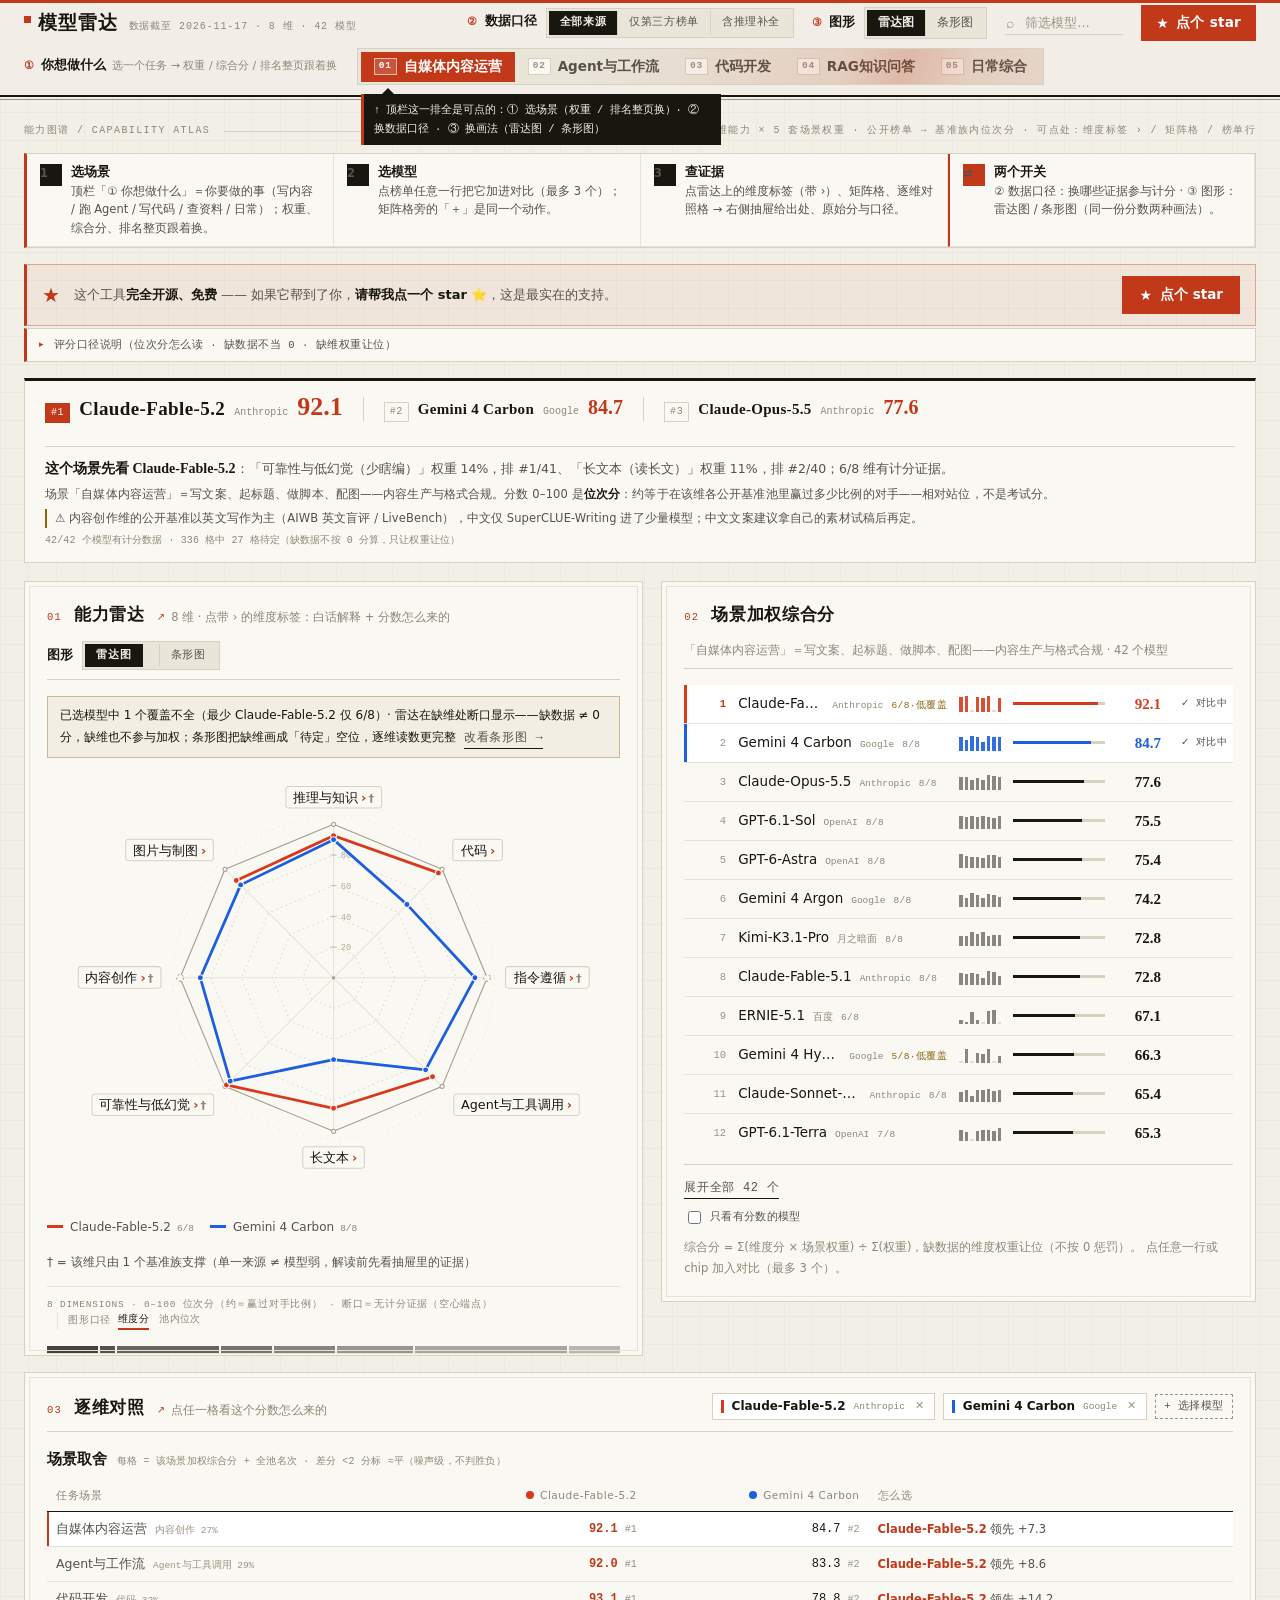
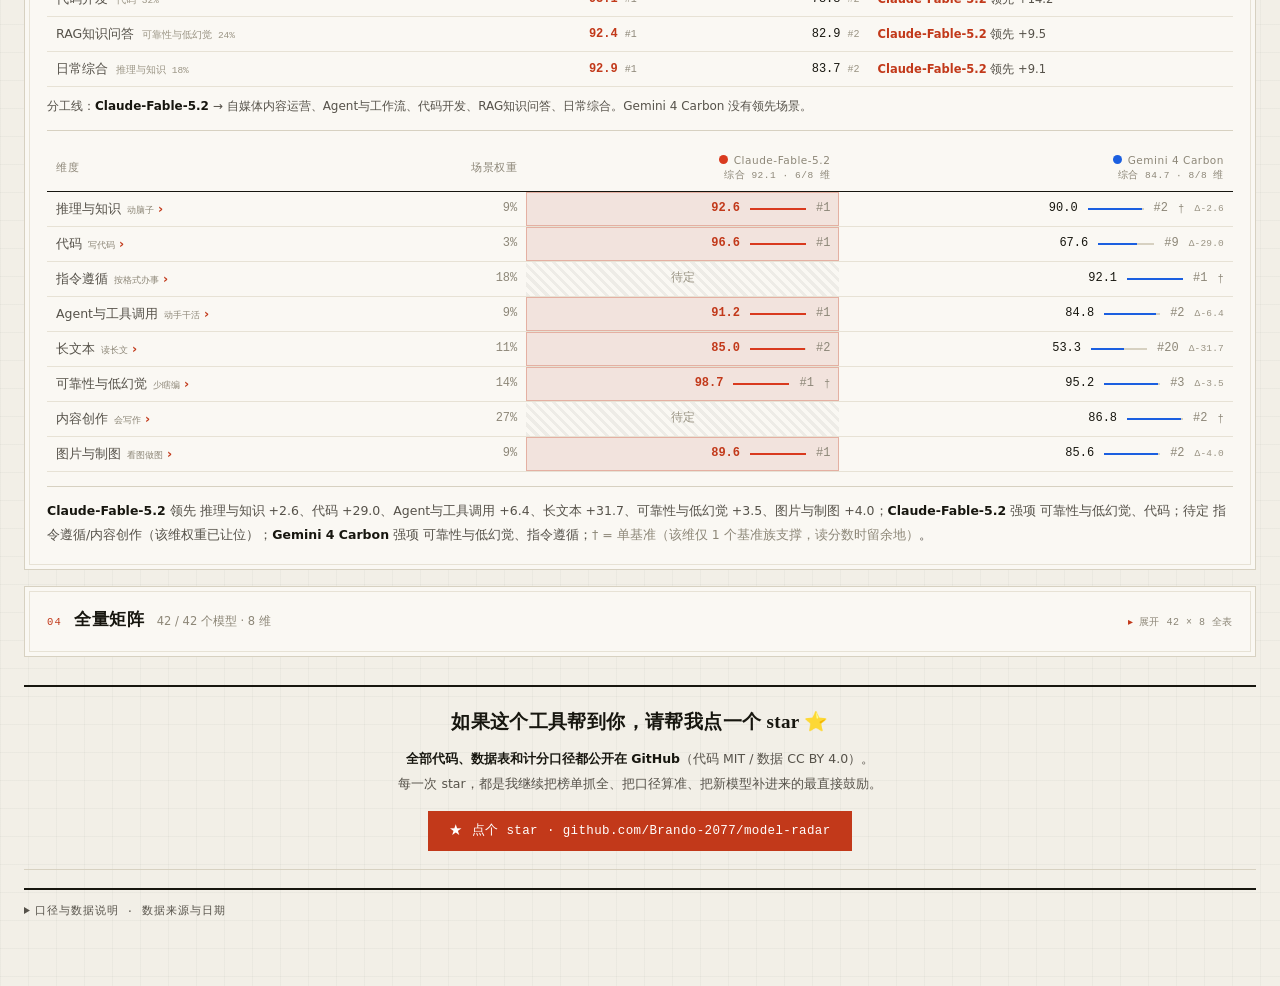
==== commit 06a4b188: "feat(data): v0.39.0——AA 全池一手重刷：重抓 38 模型一手页，覆盖 455 行+补 29 行；测评集基线变化清洗（22 条 Omni 漂移全池统一），精度提升完整值；实测优先删" ====
--- a/model-radar.html
+++ b/model-radar.html
@@ -910,7 +910,7 @@
 <div id="pick-tip"></div>
 
 <!-- ==== 数据区 BEGIN（build.py 从 data/*.csv 生成，勿手改：会被覆盖）==== -->
-<script>window.RADAR_LEDGER = {"meta":{"title":"模型雷达图","version":"v0.38.0","built":"2026-11-17","sources":"LiveBench 2026-06-25（2026-06-25 快照） · SuperCLUE 2026-07/09 · Artificial Analysis 2026-09-25~2026-11-16 · LMArena 榜单 · SUYOUUMO 综合全球榜（2026-10-17） · 厂商官方渠道（含 DeepSeek官方） · 酥悠沫聚合（第三方） · 共 1222 条证据","disclaimer":"数据来自公开榜单，仅供选型参考，请以个人体感为准。⚠ 维度分不是绝对刻度：全部来源都已归并为「基准族内位次分」——你在该基准的模型池里赢过的对手比例（0-100）。同一基准跨来源只算一票；族内 2–3 个模型的基准为低置信证据，按 w=(n−1)/3 降权计入（×0.67 / ×0.33）；仅 1 个模型的基准不计分（单模型无对手，面值保留可查）。位次分是池内相对分：增减模型会让全池该维分数整体移动，跨期看图只比相对位次。","noteMissing":"缺数据的维度不参与绘制、也不计入维度分（雷达上画成断口、条形上留空位——不是 0 分）；计算综合分时该维权重自动让位。","scopeSources":["Z.ai官方","dots官方","腾讯官方","NVIDIA官方","DeepSeek官方","酥悠沫-官方","Kimi官方","Google官方","Anthropic官方"],"scopeNote":"顶栏的数据口径开关（三个按钮）：「全部来源」= 所有实测证据（含厂商自报，不含推理补全）；「仅第三方榜单」= 把厂商自报渠道（Z.ai / dots / 腾讯 / NVIDIA / DeepSeek / Kimi官方 / 酥悠沫-官方转录的厂商表）的证据整体排除，仅用第三方榜单重算；「含推理补全」= 在「全部来源」基础上，再把公开榜抽不到的格子补上推理值（不丢实测、只补空）。判断依据是来源渠道而非是否自家模型：NVIDIA 官方页给非自家模型报的分也排除。位次分按全池只算一次，三种口径只决定哪些证据进入维度均值。","infNote":"「含推理补全」口径下的实线格＝实测，虚线格＝推理值（见单元格左上小点·悬停证据）。方法：M1 同族前版直推 —— 仅 DeepSeek-V4.1-Flash-1017，官方同表 11 项里 6 项可位次化，平均 +14.9 位次分（MAE 20.2）；M2 池内k近邻 —— Pearson剖面相似度、k=5，留一验证 214 个已知格总体 MAE 21.5 位次分（逐维见明细）。结构性不适用的格子（纯文本模型的多模态维，零-coverage 模型）仍标「待定」，宁缺勿假。","models":"42 个模型（待定 0 个）"},"dimensions":[{"name":"推理与知识","desc":"复杂推理、数理逻辑、通用与世界知识","alias":"动脑子","plain":"模型「动脑子」的基本功：遇到没背过的题，能不能一步步推出来、算得对；知识面够不够广。做题、分析、给建议这些「看起来聪明」的表现，大多建立在这一维上。","tasks":"解数学 / 逻辑题；看懂报表并做多步分析；专业领域问答（法律、医学、财务常识）；需要权衡取舍的方案推演。","advice":"常让它「分析问题、算数、给专业结论」就重点看这维；只做文字润色、日常闲聊，它没那么关键。","sources":"MMLU-Pro / GPQA Diamond / AIME / SuperCLUE-Reasoning","note":"合成自 LiveBench（Reasoning/Mathematics/Data Analysis）、AA（GPQA/HLE/CritPt）、SuperCLUE 数学/科学推理、NVIDIA 官方 MMLU Pro（2026-10-17 起）；0-100 直用或 ×100，LMArena 类目为池内 Elo 映射。","stats":{"all":{"fams":13,"models":39,"n":231,"names":["ARC-AGI-2","CritPt","GPQA-Diamond","HLE","HealthBench","LB2·Data Analysis","LB2·Reasoning","LB·Data Analysis","LB·Mathematics","LB·Reasoning","RiemannBench","SC·总排行榜-数学推理","SC·总排行榜-科学推理"]},"tp":{"fams":12,"models":37,"n":222,"names":["ARC-AGI-2","CritPt","GPQA-Diamond","HLE","HealthBench","LB2·Data Analysis","LB2·Reasoning","LB·Data Analysis","LB·Mathematics","LB·Reasoning","SC·总排行榜-数学推理","SC·总排行榜-科学推理"]}}},{"name":"代码","desc":"代码生成、修复、真实工程任务","alias":"写代码","plain":"写代码、改 bug、读懂既有项目的能力——尤其是在真实工程里把任务做完做对，而不只是写个片段。","tasks":"生成函数 / 页面代码；按报错定位并修复；跨文件重构；写测试与脚本；讲解陌生代码。","advice":"你是开发者、或常让它写脚本解决问题，这维就是核心；再结合「Agent与工具调用」看它能不能自己动手把活干完。","sources":"LiveCodeBench / SWE-bench Verified / Aider Polyglot","note":"LiveBench Coding、AA SciCode、SuperCLUE 智能体编程与 SWE-Agent 通过率、NVIDIA 官方 SWE-bench Verified、Z.ai 自报 CC-Bench-V2；各家\"代码\"基准难度分布不同，均值仅供横向参考。","stats":{"all":{"fams":15,"models":40,"n":174,"names":["DeepSWE","FrontierCode","FrontierCode-2.0","FrontierSWE-2","LB2·Coding","LB·Coding","NL2Repo","PostTrainBench","ProgramBench","SC·SWE-Agent总榜-通过率","SC·总排行榜-智能体编程","SWE-Marathon","SWE-bench Pro","SWE-sweep","SciCode"]},"tp":{"fams":7,"models":37,"n":135,"names":["FrontierCode","FrontierCode-2.0","LB2·Coding","LB·Coding","SC·SWE-Agent总榜-通过率","SC·总排行榜-智能体编程","SciCode"]}}},{"name":"指令遵循","desc":"严格按格式/字数/角色/约束输出不跑偏","alias":"按格式办事","plain":"你交代「要什么、不要什么、什么格式」，它能不能一条不落地照做，而不是自由发挥、答非所问。","tasks":"按模板输出结构化结果（表格 / JSON）；限字数或格式的改写；角色扮演；遵守「必须包含 / 严禁出现」类约束。","advice":"做内容运营、批量处理、工单报表类任务时最要紧——不听话的模型会让你返工；单轮闲聊几乎感知不到。","sources":"IFEval / MultiIF / SysBench","note":"LiveBench IF、AA IFBench、SuperCLUE 精确指令遵循、NVIDIA 官方 IFBench(loose)；均为格式合规类准确率指标（图灵坐标媒体分已于 2026-10-17 随媒体子系统移除）。2026-10-21 起另接 techgogogo「AI产品狙击手」Q1 强约束指令遵循（中文，10 句各 1 分、单人主观判分；每模型取最近一次测评、接入渠道与思考档各异）——只作参考，与 IFBench 类指标不等价。","stats":{"all":{"fams":5,"models":34,"n":78,"names":["Arena-IF","IFBench","LB·IF (Instruction Following)","SC·总排行榜-精确指令遵循","TGG·Q1指令遵循"]},"tp":{"fams":5,"models":33,"n":77,"names":["Arena-IF","IFBench","LB·IF (Instruction Following)","SC·总排行榜-精确指令遵循","TGG·Q1指令遵循"]}}},{"name":"Agent与工具调用","desc":"函数调用、多步任务规划、MCP 工具使用","alias":"动手干活","plain":"模型能不能「动手干活」：调用工具、查资料、读写文件，把多步任务从规划一路执行到完成，而不是只回一段话。","tasks":"AI 编程助手改项目；自动搜索资料并汇总；多步流程自动化（填表、数据管道）；串联 MCP 等外部工具。","advice":"用或打算用「AI 智能体 / 编程助手」类产品，就重点看这维——它决定任务能不能端到端跑完、卡住时会不会胡编结果。","sources":"BFCL / τ²-Bench / BrowseComp / MCP-RADAR","note":"LiveBench Agentic Coding、AA Terminal-Bench 4.0 / AutomationBench / τ²-bench（2026-10-17 起）、SuperCLUE 任务规划 / Terminal、NVIDIA 官方 BrowseComp；多步任务成功率类指标。","stats":{"all":{"fams":22,"models":42,"n":294,"names":["APEX-Agents","Agents' Last Exam","Apex Bench v1.1","AutomationBench","GDPval-AA","HLE-w/tools","LB2·Browser","LB2·Long Agentic","LB·Agentic Coding","OSWorld-2.1-Offline","Remote-Labor-Index","SC·Terminal总榜-总分","SC·总排行榜-智能体任务规划","TB-Science","TB2.1","TB4.0","TB4.1","Toolathlon","enterprise-ops-gym","itbench-sre","tau2-banking","tau2-bench"]},"tp":{"fams":14,"models":40,"n":259,"names":["APEX-Agents","AutomationBench","GDPval-AA","LB2·Browser","LB2·Long Agentic","LB·Agentic Coding","SC·Terminal总榜-总分","SC·总排行榜-智能体任务规划","TB-Science","TB4.0","enterprise-ops-gym","itbench-sre","tau2-banking","tau2-bench"]}}},{"name":"长文本","desc":"长上下文理解、检索、多跳定位不遗漏","alias":"读长文","plain":"一次能装下并「真正用上」多少材料：几万字文档里找细节、跨章节找关联。上下文窗口大 ≠ 用得好，看的应是有效长度。","tasks":"长合同 / 论文 / 财报问答；整库代码审阅；长会议记录总结；多份材料交叉比对。","advice":"常喂长文档、做资料研究就看它；若只用短问答、写短文案，不必为「超大上下文」的溢价买单。","sources":"RULER / LongBench v2 / MRCR","note":"SuperCLUE 长上下文（256K/1M）与 AA AA-LCR；注意窗口大 ≠ 用得好，看有效长度。","stats":{"all":{"fams":6,"models":37,"n":89,"names":["AA-LCR","AA-MLCR","GraphWalks","SC·总排行榜-超长上下文","SC·长上下文1M-总分","SC·长上下文256K-总分"]},"tp":{"fams":5,"models":37,"n":83,"names":["AA-LCR","AA-MLCR","SC·总排行榜-超长上下文","SC·长上下文1M-总分","SC·长上下文256K-总分"]}}},{"name":"可靠性与低幻觉","desc":"事实准确、宁说不知道不编造","alias":"少瞎编","plain":"不知道时肯不肯说「不知道」，还是会编一个听着很真的答案。衡量的是事实性问题上的「不说假话」程度。","tasks":"事实核查；查资料问答；引用数据与出处；错了代价高的场合（医疗、法律、财务的初步咨询）。","advice":"只要你在意「别被忽悠」，就重点看这维；反过来，写故事、想创意时「会编」是优点，别用这维一棒子打死。","sources":"SimpleQA / ChineseSimpleQA / 幻觉榜(Vectara)","note":"AA Omniscience Index（指数类：先做池内 min-max，再统一折算为基准族内位次分）；池内含负值模型，增减模型会移动池内相对关系。","stats":{"all":{"fams":3,"models":37,"n":74,"names":["AA-Omni指数","Arena-Agent-Signal","SC·总排行榜-幻觉控制"]},"tp":{"fams":3,"models":37,"n":74,"names":["AA-Omni指数","Arena-Agent-Signal","SC·总排行榜-幻觉控制"]}}},{"name":"内容创作","desc":"中文文风、创意、结构化写作、爆款敏感度","alias":"会写作","plain":"写作与创意的「手感」：中文文风、结构组织、标题文案的网感。数据仍偏薄——中文只有少数模型进了 SuperCLUE 写作榜，其余模型这一维是英文口径或无数据，体感为王。","tasks":"公众号 / 小红书文案；起标题；故事与剧情创作；品牌文案润色；长文改写。","advice":"做自媒体、营销、写作就看它，但建议拿自己的素材实际试稿——数据只作起步参考。","sources":"SuperCLUE-Writing / LiveBench Language / AIWB 英文写作盲评","note":"目前四源撑：LiveBench Language + LiveBench 2.0 Research（2026-10-14，开放式研究简报→书面报告，rubric 评分）+ AIWB 英文写作盲评（2026-10-13 快照）+ SuperCLUE-Writing（2026-05-18 中文原生创意写作，仅少量精确同款模型，独立基准族）；AIWB 为 AI 盲评 Bradley–Terry，0-100 且 50=平均模型，统一折算为基准族内位次分。","stats":{"all":{"fams":6,"models":34,"n":94,"names":["AIWB写作盲评","Arena-Creative","EQBench-CW-v3","LB2·Research","LB·Language","SC·Writing总榜-总分"]},"tp":{"fams":6,"models":34,"n":94,"names":["AIWB写作盲评","Arena-Creative","EQBench-CW-v3","LB2·Research","LB·Language","SC·Writing总榜-总分"]}}},{"name":"图片与制图","desc":"多模态图片理解与细节捕获、前端页面美化与设计复刻还原","alias":"看图做图","plain":"两件事合在一维：看懂图片（细节、图表、截图里的信息）＋ 按设计稿还原页面、美化界面。纯文本模型天然没有这维，页面会标「待定」。","tasks":"读图问答；识别发票 / 表格截图；图表理解；设计稿（Figma）复刻成前端页面；界面美化。","advice":"做多模态应用、前端复刻就看它；纯文本选型时这维留空不影响你的判断。","sources":"MMMU-Pro / WebDev Arena / Design Arena","note":"AA MMMU-Pro（0-1 ×100 绝对分）+ WebDev Arena Elo（池内 min-max 后折位次分）+ Z.ai Design2Code（GLM-5V-Turbo 设计稿→代码）；两源量纲不同，单源高分可能超过双源均值，解读时看证据条数。","stats":{"all":{"fams":13,"models":38,"n":150,"names":["AA-3D-Elo","BabyVision","BenchCAD-2-1","Blueprint-Bench-2","Chartography","Chartography-no-tools","Code2Video-Elo","DesignArena-Elo","LB2·Design","MMMU-Pro","Vision-Elo","WebDev-Elo","ZeroBench"]},"tp":{"fams":7,"models":34,"n":126,"names":["AA-3D-Elo","Code2Video-Elo","DesignArena-Elo","LB2·Design","MMMU-Pro","Vision-Elo","WebDev-Elo"]}}}],"scenarios":[{"name":"自媒体内容运营","weights":{"推理与知识":9.1,"代码":2.7,"指令遵循":18.2,"Agent与工具调用":9.1,"长文本":10.9,"可靠性与低幻觉":13.6,"内容创作":27.3,"图片与制图":9.1}},{"name":"Agent与工作流","weights":{"推理与知识":19.0,"代码":9.5,"指令遵循":19.0,"Agent与工具调用":28.6,"长文本":9.5,"可靠性与低幻觉":6.7,"内容创作":2.9,"图片与制图":4.8}},{"name":"代码开发","weights":{"推理与知识":18.2,"代码":31.8,"指令遵循":10.9,"Agent与工具调用":13.6,"长文本":9.1,"可靠性与低幻觉":4.6,"内容创作":2.7,"图片与制图":9.1}},{"name":"RAG知识问答","weights":{"推理与知识":19.4,"代码":2.9,"指令遵循":14.6,"Agent与工具调用":11.6,"长文本":19.4,"可靠性与低幻觉":24.3,"内容创作":4.9,"图片与制图":2.9}},{"name":"日常综合","weights":{"推理与知识":18.5,"代码":11.1,"指令遵循":13.9,"Agent与工具调用":12.0,"长文本":9.3,"可靠性与低幻觉":13.9,"内容创作":13.9,"图片与制图":7.4}}],"models":[{"name":"Agnes 2.5 Pro Theta","scores":{"Agent与工具调用":23.9,"代码":57.8,"图片与制图":21.4,"推理与知识":32.9,"长文本":82.9},"sf":{"代码":"SciCode","图片与制图":"MMMU-Pro","推理与知识":"CritPt","长文本":"AA-LCR"},"company":"Agnes AI","open":false,"date":"2026-11-07","note":"Agnes 2.5 Pro 系 Theta 档；1M 上下文；AA 分项以周计陆续补充"},{"name":"Claude-Fable-5.1","scores":{"Agent与工具调用":70.3,"代码":66.6,"内容创作":82.2,"可靠性与低幻觉":86.3,"图片与制图":55.2,"指令遵循":77.6,"推理与知识":75.8,"长文本":44.9},"scoresTp":{"Agent与工具调用":78.0,"代码":86.9,"内容创作":82.2,"可靠性与低幻觉":86.3,"图片与制图":75.2,"指令遵循":77.6,"推理与知识":82.4,"长文本":62.3},"company":"Anthropic","open":false},{"name":"Claude-Fable-5.2","scores":{"Agent与工具调用":91.2,"代码":96.1,"图片与制图":89.6,"推理与知识":98.6,"长文本":71.4},"sf":{"推理与知识":"CritPt","长文本":"AA-LCR"},"scoresTp":{"Agent与工具调用":93.6,"代码":98.4,"推理与知识":98.6,"长文本":71.4},"sfTp":{"代码":"SciCode","推理与知识":"CritPt","长文本":"AA-LCR"},"company":"Anthropic","open":false,"date":"2026-11-09","note":"Fable 5.1 下一代（$8/$40 每百万 tokens）；与 Mythos 5.2 同期双发（Mythos=无安全防护版，AA 未单列不入池）；官方发布文对照表 2026-11-09"},{"name":"Claude-Opus-5.5","scores":{"Agent与工具调用":75.1,"代码":79.8,"内容创作":84.1,"可靠性与低幻觉":98.2,"图片与制图":80.1,"指令遵循":62.5,"推理与知识":79.1,"长文本":63.2},"scoresTp":{"Agent与工具调用":77.3,"代码":93.8,"内容创作":84.1,"可靠性与低幻觉":98.2,"图片与制图":94.2,"指令遵循":62.5,"推理与知识":84.6,"长文本":79.8},"company":"Anthropic","open":false},{"name":"Claude-Sonnet-5.5","scores":{"Agent与工具调用":73.3,"代码":73.1,"内容创作":67.6,"可靠性与低幻觉":85.8,"图片与制图":72.0,"指令遵循":35.4,"推理与知识":64.4,"长文本":77.5},"scoresTp":{"Agent与工具调用":78.7,"代码":84.0,"内容创作":67.6,"可靠性与低幻觉":85.8,"图片与制图":80.9,"指令遵循":35.4,"推理与知识":64.4,"长文本":77.5},"company":"Anthropic","open":false},{"name":"DeepSeek-V4-Pro","scores":{"Agent与工具调用":48.5,"代码":27.9,"内容创作":29.6,"可靠性与低幻觉":25.9,"图片与制图":21.6,"指令遵循":45.7,"推理与知识":56.2,"长文本":71.7},"sf":{"可靠性与低幻觉":"AA-Omni指数"},"company":"深度求索","open":true,"date":"2026-08-13","note":"1600B MoE（激活 49B）· 上下文 1M · MIT 开源（参数自 AA 单模型页 2026-11-16 核对）"},{"name":"DeepSeek-V4.1-Flash","scores":{"Agent与工具调用":50.7,"代码":64.6,"内容创作":35.9,"可靠性与低幻觉":56.4,"图片与制图":35.2,"指令遵循":65.9,"推理与知识":57.5,"长文本":72.3},"scoresTp":{"Agent与工具调用":58.5,"代码":69.4,"内容创作":35.9,"可靠性与低幻觉":56.4,"图片与制图":41.6,"指令遵循":65.9,"推理与知识":57.5,"长文本":72.3},"company":"深度求索","open":true,"date":"2026-09-10","note":"0910 版；同代新版 DeepSeek-V4.1-Flash-1017（2026-10-17）已单列一册；552B MoE（激活 16B）· 上下文 1M · MIT 开源（2026-11-16 AA 核对）"},{"name":"DeepSeek-V4.1-Flash-1017","scores":{"Agent与工具调用":55.0,"代码":74.2,"内容创作":65.6,"可靠性与低幻觉":35.8,"图片与制图":65.2,"指令遵循":76.2,"推理与知识":58.0,"长文本":65.7},"sf":{"内容创作":"LB2·Research"},"scoresTp":{"Agent与工具调用":60.5,"代码":68.7,"内容创作":65.6,"可靠性与低幻觉":35.8,"图片与制图":66.5,"指令遵循":76.2,"推理与知识":58.0,"长文本":65.7},"sfTp":{"内容创作":"LB2·Research"},"company":"深度求索","open":true,"date":"2026-10-17","note":"552B MoE（输入激活 8B / 输出激活 16B；384 路由专家 + 1 共享，每 token 6 个）· 上下文 1M tokens（max_tokens ≥256K）· fp8 权值 / fp4 专家 · MIT 开源；reasoning_effort 1–100 连续可调 · API 名 deepseek-flash；2026-10-20 补入 AA 第三方 8 项（HLE / CritPt / SciCode / TB4.0 / LCR / MMMU-Pro / Automation / Omni）；2026-10-21 补入 LiveBench 2.0 七套件（Research→内容创作、Design→图片与制图、Coding/Browser/Long Agentic/Reasoning/Data Analysis）与「AI产品狙击手」Q1 强约束指令遵循（10/10），**8 维全部有实测证据、不再依赖推理值**；Design Arena 1309 Elo（2026-10-25 补）"},{"name":"Dots-3-Note-Preview","scores":{"Agent与工具调用":16.7,"代码":13.7,"指令遵循":68.8,"推理与知识":14.7},"sf":{"Agent与工具调用":"TB2.1","指令遵循":"IFBench","推理与知识":"ARC-AGI-2"},"scoresTp":{},"scoresInf":{"Agent与工具调用":16.7,"代码":13.7,"内容创作":26.3,"可靠性与低幻觉":59.0,"图片与制图":34.0,"指令遵循":68.8,"推理与知识":14.7,"长文本":31.8},"company":"小红书","open":true},{"name":"Doubao-Seed-2.1-Pro","scores":{"Agent与工具调用":40.0,"代码":11.1,"可靠性与低幻觉":36.1,"图片与制图":15.6,"指令遵循":28.7,"推理与知识":60.0,"长文本":6.5},"sf":{"代码":"SC·总排行榜-智能体编程","可靠性与低幻觉":"SC·总排行榜-幻觉控制","图片与制图":"WebDev-Elo"},"scoresTp":{"Agent与工具调用":40.0,"代码":11.1,"可靠性与低幻觉":36.1,"图片与制图":15.6,"指令遵循":28.7,"推理与知识":60.0,"长文本":11.5},"sfTp":{"代码":"SC·总排行榜-智能体编程","可靠性与低幻觉":"SC·总排行榜-幻觉控制","图片与制图":"WebDev-Elo","长文本":"SC·总排行榜-超长上下文"},"scoresInf":{"Agent与工具调用":40.0,"代码":11.1,"内容创作":73.6,"可靠性与低幻觉":36.1,"图片与制图":15.6,"指令遵循":28.7,"推理与知识":60.0,"长文本":6.5},"company":"字节","open":false},{"name":"ERNIE-5.1","scores":{"Agent与工具调用":25.0,"代码":2.8,"内容创作":90.0,"可靠性与低幻觉":80.6,"指令遵循":75.0,"推理与知识":23.4},"sf":{"Agent与工具调用":"SC·总排行榜-智能体任务规划","代码":"SC·总排行榜-智能体编程","内容创作":"SC·Writing总榜-总分","可靠性与低幻觉":"SC·总排行榜-幻觉控制","指令遵循":"SC·总排行榜-精确指令遵循"},"scoresInf":{"Agent与工具调用":25.0,"代码":2.8,"内容创作":90.0,"可靠性与低幻觉":80.6,"指令遵循":75.0,"推理与知识":23.4,"长文本":22.4},"company":"百度","open":false},{"name":"GLM-5.1","scores":{"Agent与工具调用":22.4,"代码":7.8,"内容创作":33.6,"可靠性与低幻觉":29.3,"图片与制图":52.2,"指令遵循":38.7,"推理与知识":14.1,"长文本":9.8},"sf":{"代码":"SciCode","可靠性与低幻觉":"AA-Omni指数","图片与制图":"DesignArena-Elo"},"company":"智谱","open":true,"date":"2026-04-07","note":"GLM-5 系列上一代（AA 页为 Reasoning 档；200K 上下文）；Design Arena 1290 Elo（图片维缺口 2026-10-25 补上）"},{"name":"GLM-5.2","scores":{"Agent与工具调用":36.0,"代码":48.0,"内容创作":44.7,"可靠性与低幻觉":38.9,"图片与制图":45.7,"指令遵循":35.8,"推理与知识":35.1,"长文本":29.1},"sf":{"图片与制图":"DesignArena-Elo"},"company":"智谱","open":true,"date":"2026-06-16","note":"GLM-5 中间代（max 档；1M 上下文；2026-07 SuperCLUE 总榜第 12）；2026-10-25 补 Design Arena 1283 + AIWB 英文写作 76.4（图片与内容创作缺口已填）"},{"name":"GLM-5.3","scores":{"Agent与工具调用":63.5,"代码":46.9,"内容创作":61.4,"可靠性与低幻觉":39.6,"图片与制图":41.6,"指令遵循":45.4,"推理与知识":45.7,"长文本":49.2},"scoresTp":{"Agent与工具调用":63.5,"代码":50.9,"内容创作":61.4,"可靠性与低幻觉":39.6,"图片与制图":41.6,"指令遵循":45.4,"推理与知识":45.7,"长文本":49.2},"company":"智谱","open":true},{"name":"GLM-5.3 Flash","scores":{"Agent与工具调用":48.1,"代码":36.2,"内容创作":31.2,"可靠性与低幻觉":44.1,"图片与制图":37.9,"指令遵循":29.6,"推理与知识":32.3,"长文本":37.7},"company":"智谱","open":true,"note":"轻量档（320B MoE / 18B 激活 · 1M 上下文 · MIT）；2026-10-31 复核：AA 全部计分子分与 0928 逐位一致、LiveBench 20261023 仍为最新 release、AA IFBench 仍为 null——位次分偏低源于旗舰池密度（GPQA 91.2% 绝对分很高但池内正好中位），非数据陈旧；AA 已全局改基线（AA-Index 41.81→27.75，留档已更新、不映射）"},{"name":"GLM-5v-Turbo","scores":{"Agent与工具调用":78.6,"可靠性与低幻觉":1.7,"图片与制图":6.7,"指令遵循":6.2,"推理与知识":2.8,"长文本":4.3},"sf":{"Agent与工具调用":"tau2-bench","可靠性与低幻觉":"AA-Omni指数","指令遵循":"IFBench","长文本":"AA-LCR"},"scoresInf":{"Agent与工具调用":78.6,"代码":33.7,"内容创作":36.9,"可靠性与低幻觉":1.7,"图片与制图":6.7,"指令遵循":6.2,"推理与知识":2.8,"长文本":4.3},"company":"智谱","open":false},{"name":"GPT-6-Astra","scores":{"Agent与工具调用":67.5,"代码":73.6,"内容创作":81.6,"可靠性与低幻觉":88.2,"图片与制图":71.3,"指令遵循":69.5,"推理与知识":85.2,"长文本":63.6},"scoresTp":{"Agent与工具调用":73.6,"代码":74.2,"内容创作":81.6,"可靠性与低幻觉":88.2,"图片与制图":80.8,"指令遵循":69.5,"推理与知识":88.7,"长文本":70.3},"company":"OpenAI","open":false},{"name":"GPT-6-Luna","scores":{"Agent与工具调用":34.9,"代码":48.6,"内容创作":20.6,"可靠性与低幻觉":38.0,"图片与制图":47.7,"指令遵循":8.8,"推理与知识":34.3,"长文本":70.5},"sf":{"指令遵循":"LB·IF (Instruction Following)"},"company":"OpenAI","open":false},{"name":"GPT-6-Sol","scores":{"Agent与工具调用":55.9,"代码":73.3,"内容创作":54.6,"可靠性与低幻觉":67.6,"图片与制图":60.1,"指令遵循":42.4,"推理与知识":67.1,"长文本":79.8},"company":"OpenAI","open":false},{"name":"GPT-6.1-Sol","scores":{"Agent与工具调用":73.0,"代码":75.4,"内容创作":71.2,"可靠性与低幻觉":67.1,"图片与制图":77.7,"指令遵循":80.1,"推理与知识":81.1,"长文本":81.2},"company":"OpenAI","open":false,"date":"2026-09-29","note":"GPT-6.1 代旗舰（Max 档），取代 GPT-6 Sol；AA 页 ifbench/gpqa 为空，指令遵循/可靠性暂无公开证据"},{"name":"GPT-6.1-Terra","scores":{"Agent与工具调用":62.2,"代码":52.4,"内容创作":59.5,"可靠性与低幻觉":64.8,"图片与制图":78.6,"推理与知识":68.2,"长文本":69.5},"sf":{"内容创作":"AIWB写作盲评","可靠性与低幻觉":"Arena-Agent-Signal","图片与制图":"MMMU-Pro"},"scoresTp":{"Agent与工具调用":64.0,"代码":51.1,"内容创作":59.5,"可靠性与低幻觉":64.8,"图片与制图":78.6,"推理与知识":68.2,"长文本":69.5},"sfTp":{"内容创作":"AIWB写作盲评","可靠性与低幻觉":"Arena-Agent-Signal","图片与制图":"MMMU-Pro"},"scoresInf":{"Agent与工具调用":62.2,"代码":52.4,"内容创作":59.5,"可靠性与低幻觉":64.8,"图片与制图":78.6,"指令遵循":72.8,"推理与知识":68.2,"长文本":69.5},"company":"OpenAI","open":false,"date":"2026-10-26","note":"GPT-6.1 代中端旗舰（Max 档），取代 GPT-5.6 Terra；AA 评测陆续补充中"},{"name":"Gemini 3.5 Flash-Lite","scores":{"Agent与工具调用":16.9,"代码":5.2,"内容创作":15.7,"可靠性与低幻觉":43.1,"图片与制图":42.9,"推理与知识":4.2,"长文本":10.3},"sf":{"可靠性与低幻觉":"AA-Omni指数"},"scoresInf":{"Agent与工具调用":16.9,"代码":5.2,"内容创作":15.7,"可靠性与低幻觉":43.1,"图片与制图":42.9,"指令遵循":46.3,"推理与知识":4.2,"长文本":10.3},"company":"Google","open":false,"date":"2026-07-21","note":"Google 轻量（2026-07-21）；1M 上下文；纯文本输出；AA 有 GPQA / HLE / CritPt / SciCode / TB4.0 / TB2.1 / LCR / MMMU-Pro / Automation / Omni；TB4.0 1.0 与 TB2.1 53.6 差距大（同族只取 TB4.0）；无 LiveBench 2.0 / Design Arena / Q1，指令遵循与内容创作待定"},{"name":"Gemini 3.8 Flash","scores":{"Agent与工具调用":42.3,"代码":36.7,"内容创作":58.8,"可靠性与低幻觉":57.2,"图片与制图":47.5,"指令遵循":74.1,"推理与知识":51.6,"长文本":30.4},"company":"Google","open":false,"date":"2026-09-02","note":"Google 主力（2026-09-02）；1M 上下文；纯文本输出；AA 有 GPQA / HLE / CritPt / SciCode / TB4.0 / TB2.1 / LCR / MMMU-Pro / Automation / Omni；TB4.0 19.7 与 TB2.1 87.6 差距大（同族只取 TB4.0）；LiveBench 2.0 七套件；Design Arena 1299 Elo；Q1 10/10"},{"name":"Gemini 4 Argon","scores":{"Agent与工具调用":72.8,"代码":56.9,"内容创作":74.1,"可靠性与低幻觉":82.1,"图片与制图":63.1,"指令遵循":87.9,"推理与知识":76.3,"长文本":57.5},"scoresTp":{"Agent与工具调用":77.5,"代码":69.3,"内容创作":74.1,"可靠性与低幻觉":82.1,"图片与制图":60.0,"指令遵循":87.9,"推理与知识":77.2,"长文本":53.4},"company":"Google","open":false,"date":"2026-09-30","note":"Google 最新旗舰（AA 记 2026-09-30；Antigravity 渠道 10-13 上线）；1M 上下文；纯文本输出；AA 有 HLE / CritPt / SciCode / TB4.0 / LCR / Automation / Omni，缺 GPQA / MMMU-Pro / IFBench / TB2.1 / τ²；LiveBench 2.0 七套件 61.2-95.1（20261023）；Design Arena 1314 Elo；AI产品狙击手 Q1 10/10"},{"name":"Gemini 4 Carbon","scores":{"Agent与工具调用":84.8,"代码":66.6,"内容创作":86.8,"可靠性与低幻觉":94.4,"图片与制图":85.6,"指令遵循":92.1,"推理与知识":90.0,"长文本":55.7},"sf":{"内容创作":"Arena-Creative","可靠性与低幻觉":"Arena-Agent-Signal","指令遵循":"Arena-IF","推理与知识":"RiemannBench"},"scoresTp":{"Agent与工具调用":93.0,"代码":76.9,"内容创作":86.8,"可靠性与低幻觉":94.4,"指令遵循":92.1,"长文本":21.4},"sfTp":{"代码":"FrontierCode-2.0","内容创作":"Arena-Creative","可靠性与低幻觉":"Arena-Agent-Signal","指令遵循":"Arena-IF","长文本":"AA-LCR"},"company":"Google","open":false,"date":"2026-10-28","note":"Gemini 4 代新旗舰（High 档），AA Index v5.0 59 分列第一；发布仅数日，AA 仅上线部分评测，覆盖暂 2/8"},{"name":"Gemini 4 Hydrogen","scores":{"Agent与工具调用":60.9,"代码":93.8,"图片与制图":43.8},"sf":{"代码":"SWE-sweep","图片与制图":"Chartography-no-tools"},"scoresTp":{"Agent与工具调用":79.4},"company":"Google","open":false,"date":"2026-11-12","note":"Gemini 4 系快速执行档（官方明示由 Carbon 派生）；首周证据=Agent+图片碎片，AA 分项以周计陆续补充；AA-Index 53.9/Omni 46.3 新基线留档不映射"},{"name":"Hunyuan-Hy3","scores":{"Agent与工具调用":13.0,"代码":33.8,"内容创作":22.9,"可靠性与低幻觉":37.3,"图片与制图":8.0,"指令遵循":58.3,"推理与知识":45.1,"长文本":15.7},"sf":{"指令遵循":"SC·总排行榜-精确指令遵循","长文本":"AA-LCR"},"company":"腾讯","open":true},{"name":"Hunyuan-Hy4","scores":{"Agent与工具调用":52.7,"代码":67.8,"可靠性与低幻觉":50.0,"图片与制图":52.0},"sf":{"可靠性与低幻觉":"Arena-Agent-Signal"},"scoresTp":{"Agent与工具调用":60.2,"可靠性与低幻觉":50.0},"sfTp":{"可靠性与低幻觉":"Arena-Agent-Signal"},"scoresInf":{"Agent与工具调用":52.7,"代码":67.8,"内容创作":30.5,"可靠性与低幻觉":50.0,"图片与制图":52.0,"指令遵循":34.6,"推理与知识":45.3,"长文本":56.5},"company":"腾讯","open":false,"date":"2026-11-03","note":"Hy4 preview（08-28 开源）的正式发布版（11-03 转闭源 API）；多模态（图文输入）；证据=发布页附录 34 项中的公开基准 13 项（DataLearner 转录定位）+ Arena 官方榜"},{"name":"Hy4 preview","scores":{"Agent与工具调用":30.7,"代码":29.0,"内容创作":21.4,"可靠性与低幻觉":15.2,"指令遵循":31.1,"推理与知识":41.9,"长文本":34.6},"sf":{"内容创作":"AIWB写作盲评","长文本":"SC·总排行榜-超长上下文"},"scoresTp":{"代码":25.0,"内容创作":21.4,"可靠性与低幻觉":15.2,"指令遵循":31.1,"推理与知识":13.9,"长文本":34.6},"sfTp":{"代码":"SC·总排行榜-智能体编程","内容创作":"AIWB写作盲评","推理与知识":"SC·总排行榜-数学推理","长文本":"SC·总排行榜-超长上下文"},"scoresInf":{"Agent与工具调用":30.7,"代码":29.0,"内容创作":21.4,"可靠性与低幻觉":15.2,"图片与制图":35.0,"指令遵循":31.1,"推理与知识":41.9,"长文本":34.6},"company":"腾讯","open":true,"note":"；纯文本模型（官方模态=文本→文本），图片与制图维为结构性缺失"},{"name":"Kimi-K2.6","scores":{"Agent与工具调用":20.3,"代码":34.0,"内容创作":33.2,"可靠性与低幻觉":46.6,"图片与制图":40.4,"指令遵循":29.8,"推理与知识":25.2,"长文本":31.6},"sf":{"可靠性与低幻觉":"AA-Omni指数"},"company":"月之暗面","open":true},{"name":"Kimi-K2.7-Code","scores":{"Agent与工具调用":21.9,"代码":18.9,"内容创作":38.2,"可靠性与低幻觉":8.6,"图片与制图":28.3,"指令遵循":16.8,"推理与知识":22.8,"长文本":22.3},"sf":{"内容创作":"LB·Language","可靠性与低幻觉":"AA-Omni指数","图片与制图":"DesignArena-Elo"},"company":"月之暗面","open":true},{"name":"Kimi-K3","scores":{"Agent与工具调用":52.9,"代码":63.2,"内容创作":70.6,"可靠性与低幻觉":57.8,"图片与制图":57.3,"指令遵循":69.4,"推理与知识":58.3,"长文本":70.6},"company":"月之暗面","open":true},{"name":"Kimi-K3.1-Pro","scores":{"Agent与工具调用":76.9,"代码":62.5,"内容创作":68.8,"可靠性与低幻觉":63.2,"图片与制图":68.1,"指令遵循":86.1,"推理与知识":62.8,"长文本":87.2},"sf":{"指令遵循":"SC·总排行榜-精确指令遵循"},"company":"月之暗面","open":false,"date":"2026-10-23","note":"K3 的后训练加强版（2.8T MoE、激活 104B、1M 上下文）；2026-10-23 API 上线（K3.1 系列首款，另有 Highspeed 快速版未单列），官方宣布 2026-11-04 前发布完整权重、届时复核开源状态；AA slug kimi-k3-1-pro；LiveBench 2.0 七套件（全池已统一 20261023 release）；TGG 10-24 测评为定性描述、无分题评分，未入账；指令遵循暂无公开证据（AA ifbench=null）"},{"name":"MiMo-V2.6-Pro","scores":{"Agent与工具调用":59.7,"代码":47.1,"内容创作":34.8,"可靠性与低幻觉":26.8,"图片与制图":49.1,"指令遵循":30.4,"推理与知识":38.0,"长文本":41.3},"company":"小米集团","open":true,"date":"2026-09-21","note":"小米 MiMo 旗舰（1M 上下文）；同族 V2.6 Flash 曾被评测者标注「疑似接入错模型」，本条证据取自 V2.6 Pro 专属页；Design Arena 1306 Elo（2026-10-25 补）"},{"name":"MiniMax-M3","scores":{"Agent与工具调用":17.7,"代码":17.8,"内容创作":34.7,"可靠性与低幻觉":44.0,"图片与制图":12.4,"指令遵循":34.3,"推理与知识":28.5,"长文本":24.8},"company":"MiniMax","open":true},{"name":"MiniMax-M3.1-Flash","scores":{"Agent与工具调用":47.0,"代码":36.5,"内容创作":28.1,"可靠性与低幻觉":37.0,"图片与制图":28.1,"指令遵循":13.9,"推理与知识":47.0,"长文本":40.4},"sf":{"内容创作":"LB2·Research"},"company":"MiniMax","open":null,"date":"2026-10-19","note":"MiniMax M3 系列 Flash 版（1M 上下文、图像输入）；官方称 10-23 起开放权重，AA 页当前仍记闭源 → 开源状态待确认；OpenRouter 匿名 stealth 模型 Space-Bunny 经证实即本模型（2026-10-31 确认），名册不再单列占位"},{"name":"Mistral-Large-4","scores":{"Agent与工具调用":33.9,"代码":17.3,"内容创作":16.7,"可靠性与低幻觉":57.4,"图片与制图":21.7,"推理与知识":25.7},"sf":{"代码":"FrontierCode-2.0","内容创作":"AIWB写作盲评","可靠性与低幻觉":"Arena-Agent-Signal","图片与制图":"DesignArena-Elo","推理与知识":"CritPt"},"scoresInf":{"Agent与工具调用":33.9,"代码":17.3,"内容创作":16.7,"可靠性与低幻觉":57.4,"图片与制图":21.7,"指令遵循":44.8,"推理与知识":25.7,"长文本":39.6},"company":"Mistral AI","open":true,"date":"2026-10-29","note":"Mistral 旗舰，1050B-A52B MoE 开源权重（Mistral Ecosystem License），1M 上下文"},{"name":"Nemotron-3-Ultra","scores":{"Agent与工具调用":4.5,"代码":3.6,"内容创作":2.6,"可靠性与低幻觉":54.9,"图片与制图":2.6,"指令遵循":83.2,"推理与知识":14.0,"长文本":13.4},"company":"NVIDIA","open":true,"note":"Design Arena 1144 Elo（图片维缺口 2026-10-25 补上）"},{"name":"Qwen3.8-27B","scores":{"Agent与工具调用":36.4,"代码":24.2,"内容创作":14.8,"可靠性与低幻觉":27.4,"图片与制图":22.3,"指令遵循":73.5,"推理与知识":30.4,"长文本":57.7},"sf":{"指令遵循":"LB·IF (Instruction Following)"},"company":"阿里","open":true},{"name":"Qwen3.8-Max","scores":{"Agent与工具调用":57.7,"代码":27.5,"内容创作":40.7,"可靠性与低幻觉":24.2,"图片与制图":56.3,"指令遵循":61.6,"推理与知识":55.4,"长文本":40.8},"company":"阿里","open":true},{"name":"Qwen4-Max","scores":{"Agent与工具调用":72.3,"长文本":51.8},"sf":{"长文本":"AA-MLCR"},"company":"阿里","open":false,"date":"2026-11-16","note":"Qwen4 代首款旗舰（API-only，Qwen 旗舰首次不开放权重；2.4T MoE/71B 激活·328B N-gram 嵌入·1M 上下文·原生图文视频输入）；官方 11-11 预览/11-16 正式。AA 一手 2026-11-16 仅 6 项可映射实测：TB4.0 0.4848/TB-Science 0.2333/AutomationBench 0.7256/EnterpriseOpsGym 0.4852/APEX-Agents 0.5914/AA-MLCR 0.1944；gpqa/hle/critpt/scicode/lcr/ifbench/mmmuPro 均为 null，推理/代码/指令遵循/图片维暂缺。AA-Index 42.9 与 Omni 27.7（新基线）留档不映射；critptAgenticHard 0.43/hleDiamond 0.449 按 §2.2 子集不开族、不映射"},{"name":"Step-5-Preview","scores":{"Agent与工具调用":43.2,"代码":39.2,"内容创作":34.4,"可靠性与低幻觉":40.6,"图片与制图":16.0,"指令遵循":6.8,"推理与知识":36.4,"长文本":62.1},"sf":{"内容创作":"LB2·Research"},"company":"阶跃星辰","open":true}],"evidence":[{"m":"Agnes 2.5 Pro Theta","d":"Agent与工具调用","src":"Artificial-Analysis","cat":"AutomationBench-AA","raw":0.488226,"scale":"0-1","date":"2026-11-16","val":25.7,"fam":"AutomationBench","famN":37,"w":1.0},{"m":"Agnes 2.5 Pro Theta","d":"Agent与工具调用","src":"Artificial-Analysis","cat":"TB-Science","raw":0.0380952,"scale":"0-1","date":"2026-11-16","val":20.3,"fam":"TB-Science","famN":32,"w":1.0},{"m":"Agnes 2.5 Pro Theta","d":"Agent与工具调用","src":"Artificial-Analysis","cat":"Terminal-Bench 4.0","raw":0.10101,"scale":"0-1","date":"2026-11-16","val":25.7,"fam":"TB4.0","famN":37,"w":1.0},{"m":"Agnes 2.5 Pro Theta","d":"代码","src":"Artificial-Analysis","cat":"SciCode","raw":0.560185,"scale":"0-1","date":"2026-11-16","val":57.8,"fam":"SciCode","famN":32,"w":1.0},{"m":"Agnes 2.5 Pro Theta","d":"图片与制图","src":"Artificial-Analysis","cat":"MMMU-Pro","raw":0.784393,"scale":"0-1","date":"2026-11-16","val":21.4,"fam":"MMMU-Pro","famN":21,"w":1.0},{"m":"Agnes 2.5 Pro Theta","d":"推理与知识","src":"Artificial-Analysis","cat":"CritPt","raw":0.151429,"scale":"0-1","date":"2026-11-16","val":32.9,"fam":"CritPt","famN":35,"w":1.0},{"m":"Agnes 2.5 Pro Theta","d":"长文本","src":"Artificial-Analysis","cat":"AA-LCR","raw":0.846667,"scale":"0-1","date":"2026-11-16","val":82.9,"fam":"AA-LCR","famN":35,"w":1.0},{"m":"Claude-Fable-5.1","d":"Agent与工具调用","src":"Anthropic官方","cat":"OSWorld 2.1","raw":83.5,"scale":"0-100","date":"2026-11-09","val":58.3,"vend":1,"fam":"OSWorld-2.1-Offline","famN":6,"w":1.0},{"m":"Claude-Fable-5.1","d":"Agent与工具调用","src":"Anthropic官方","cat":"Remote Labor Index","raw":17.9,"scale":"0-100","date":"2026-11-09","val":12.5,"vend":1,"fam":"Remote-Labor-Index","famN":4,"w":1.0},{"m":"Claude-Fable-5.1","d":"Agent与工具调用","src":"Artificial-Analysis","cat":"AutomationBench-AA","raw":0.5938,"scale":"0-1","date":"2026-09-28","val":47.3,"fam":"AutomationBench","famN":37,"w":1.0},{"m":"Claude-Fable-5.1","d":"Agent与工具调用","src":"Artificial-Analysis","cat":"GDPval-AA","raw":1763.29,"scale":"指数","date":"2026-11-04","val":88.7,"fam":"GDPval-AA","famN":31,"w":1.0},{"m":"Claude-Fable-5.1","d":"Agent与工具调用","src":"Artificial-Analysis","cat":"ITBench-SRE","raw":0.495292,"scale":"0-1","date":"2026-11-04","val":75.0,"fam":"itbench-sre","famN":14,"w":1.0},{"m":"Claude-Fable-5.1","d":"Agent与工具调用","src":"Artificial-Analysis","cat":"TB-Science","raw":0.433333,"scale":"0-1","date":"2026-11-04","val":70.3,"fam":"TB-Science","famN":32,"w":1.0},{"m":"Claude-Fable-5.1","d":"Agent与工具调用","src":"Artificial-Analysis","cat":"Terminal-Bench 4.0","raw":0.5202,"scale":"0-1","date":"2026-09-28","val":71.6,"fam":"TB4.0","famN":37,"w":1.0},{"m":"Claude-Fable-5.1","d":"Agent与工具调用","src":"Artificial-Analysis","cat":"tau2-Banking","raw":0.472165,"scale":"0-1","date":"2026-11-04","val":76.5,"fam":"tau2-banking","famN":17,"w":1.0},{"m":"Claude-Fable-5.1","d":"Agent与工具调用","src":"LiveBench","cat":"Agentic Coding","raw":66.06,"scale":"0-100","date":"2026-06-25","val":85.3,"fam":"LB·Agentic Coding","famN":17,"w":1.0},{"m":"Claude-Fable-5.1","d":"Agent与工具调用","src":"LiveBench-2.0","cat":"Browser","raw":89.8,"scale":"0-100","date":"2026-10-23","val":90.6,"fam":"LB2·Browser","famN":16,"w":1.0},{"m":"Claude-Fable-5.1","d":"Agent与工具调用","src":"LiveBench-2.0","cat":"Long Agentic","raw":77.9,"scale":"0-100","date":"2026-10-23","val":96.9,"fam":"LB2·Long Agentic","famN":16,"w":1.0},{"m":"Claude-Fable-5.1","d":"代码","src":"Artificial-Analysis","cat":"FrontierCode","raw":0.489732,"scale":"0-1","date":"2026-11-04","val":89.1,"fam":"FrontierCode","famN":23,"w":1.0},{"m":"Claude-Fable-5.1","d":"代码","src":"Artificial-Analysis","cat":"FrontierCode-2.0","raw":0.316249,"scale":"0-1","date":"2026-11-04","val":71.2,"fam":"FrontierCode-2.0","famN":26,"w":1.0},{"m":"Claude-Fable-5.1","d":"代码","src":"Artificial-Analysis","cat":"SciCode","raw":0.6308,"scale":"0-1","date":"2026-09-28","val":92.2,"fam":"SciCode","famN":32,"w":1.0},{"m":"Claude-Fable-5.1","d":"代码","src":"Google官方","cat":"FrontierSWE 2","raw":56.3,"scale":"0-100","date":"2026-10-28","val":25.0,"vend":1,"fam":"FrontierSWE-2","famN":6,"w":1.0},{"m":"Claude-Fable-5.1","d":"代码","src":"Google官方","cat":"SWE-sweep","raw":2.9,"scale":"0-100","date":"2026-10-28","val":6.2,"vend":1,"fam":"SWE-sweep","famN":8,"w":1.0},{"m":"Claude-Fable-5.1","d":"代码","src":"LiveBench","cat":"Coding","raw":86.38,"scale":"0-100","date":"2026-06-25","val":85.3,"fam":"LB·Coding","famN":17,"w":1.0},{"m":"Claude-Fable-5.1","d":"代码","src":"LiveBench-2.0","cat":"Coding","raw":97.7,"scale":"0-100","date":"2026-10-23","val":96.9,"fam":"LB2·Coding","famN":16,"w":1.0},{"m":"Claude-Fable-5.1","d":"内容创作","src":"AIWB","cat":"英文写作盲评","raw":88.7,"scale":"指数","date":"2026-11-04","val":76.2,"fam":"AIWB写作盲评","famN":21,"w":1.0},{"m":"Claude-Fable-5.1","d":"内容创作","src":"ArenaAI","cat":"Creative Writing","raw":1490.0,"scale":"Elo","date":"2026-11-07","val":81.6,"fam":"Arena-Creative","famN":19,"w":1.0},{"m":"Claude-Fable-5.1","d":"内容创作","src":"EQ-Bench","cat":"Creative Writing v3","raw":2155.3,"scale":"Elo","date":"2026-11-04","val":84.4,"fam":"EQBench-CW-v3","famN":16,"w":1.0},{"m":"Claude-Fable-5.1","d":"内容创作","src":"LiveBench","cat":"Language","raw":89.5,"scale":"0-100","date":"2026-06-25","val":97.1,"fam":"LB·Language","famN":17,"w":1.0},{"m":"Claude-Fable-5.1","d":"内容创作","src":"LiveBench-2.0","cat":"Research","raw":82.0,"scale":"0-100","date":"2026-10-23","val":71.9,"fam":"LB2·Research","famN":16,"w":1.0},{"m":"Claude-Fable-5.1","d":"可靠性与低幻觉","src":"ArenaAI","cat":"Arena-Agent-NetImprovement","raw":13.15,"scale":"0-100","date":"2026-11-04","val":79.6,"fam":"Arena-Agent-Signal","famN":27,"w":1.0},{"m":"Claude-Fable-5.1","d":"可靠性与低幻觉","src":"Artificial-Analysis","cat":"AA-Omniscience Index","raw":43.45,"scale":"指数","date":"2026-09-28","val":93.1,"fam":"AA-Omni指数","famN":29,"w":1.0},{"m":"Claude-Fable-5.1","d":"图片与制图","src":"Anthropic官方","cat":"BenchCAD 2.1","raw":44.4,"scale":"0-100","date":"2026-11-09","val":16.7,"vend":1,"fam":"BenchCAD-2-1","famN":3,"w":0.67},{"m":"Claude-Fable-5.1","d":"图片与制图","src":"Anthropic官方","cat":"Chartography (no tools)","raw":44.8,"scale":"0-100","date":"2026-11-09","val":6.2,"vend":1,"fam":"Chartography-no-tools","famN":8,"w":1.0},{"m":"Claude-Fable-5.1","d":"图片与制图","src":"ArenaAI","cat":"Vision","raw":1288.0,"scale":"Elo","date":"2026-11-07","val":70.0,"fam":"Vision-Elo","famN":15,"w":1.0},{"m":"Claude-Fable-5.1","d":"图片与制图","src":"Artificial-Analysis","cat":"AA-3D-Elo","raw":1134.76,"scale":"Elo","date":"2026-11-04","val":75.0,"fam":"AA-3D-Elo","famN":18,"w":1.0},{"m":"Claude-Fable-5.1","d":"图片与制图","src":"Artificial-Analysis","cat":"Code2Video-Elo","raw":1324.83,"scale":"Elo","date":"2026-11-04","val":75.0,"fam":"Code2Video-Elo","famN":18,"w":1.0},{"m":"Claude-Fable-5.1","d":"图片与制图","src":"Design-Arena","cat":"Website-Elo","raw":1308.0,"scale":"Elo","date":"2026-11-03","val":71.7,"fam":"DesignArena-Elo","famN":23,"w":1.0},{"m":"Claude-Fable-5.1","d":"图片与制图","src":"Google官方","cat":"Blueprint-Bench 2","raw":41.9,"scale":"0-100","date":"2026-10-28","val":10.0,"vend":1,"fam":"Blueprint-Bench-2","famN":5,"w":1.0},{"m":"Claude-Fable-5.1","d":"图片与制图","src":"LMArena","cat":"WebDev-Elo","raw":1749.0,"scale":"Elo","date":"2026-10-06","val":78.1,"fam":"WebDev-Elo","famN":16,"w":1.0},{"m":"Claude-Fable-5.1","d":"图片与制图","src":"LiveBench-2.0","cat":"Design","raw":83.4,"scale":"0-100","date":"2026-10-23","val":81.2,"fam":"LB2·Design","famN":16,"w":1.0},{"m":"Claude-Fable-5.1","d":"指令遵循","src":"AI产品狙击手","cat":"Q1强约束指令遵循","raw":10.0,"scale":"10分制","date":"2026-09-02","val":71.9,"fam":"TGG·Q1指令遵循","famN":16,"w":1.0},{"m":"Claude-Fable-5.1","d":"指令遵循","src":"ArenaAI","cat":"Instruction Following","raw":1502.0,"scale":"Elo","date":"2026-11-07","val":81.6,"fam":"Arena-IF","famN":19,"w":1.0},{"m":"Claude-Fable-5.1","d":"指令遵循","src":"LiveBench","cat":"IF (Instruction Following)","raw":72.99,"scale":"0-100","date":"2026-06-25","val":79.4,"fam":"LB·IF (Instruction Following)","famN":17,"w":1.0},{"m":"Claude-Fable-5.1","d":"推理与知识","src":"ARC-Prize","cat":"ARC-AGI-2","raw":97.5,"scale":"0-100","date":"2026-11-04","val":79.4,"fam":"ARC-AGI-2","famN":17,"w":1.0},{"m":"Claude-Fable-5.1","d":"推理与知识","src":"Artificial-Analysis","cat":"CritPt","raw":0.2971,"scale":"0-1","date":"2026-09-28","val":81.4,"fam":"CritPt","famN":35,"w":1.0},{"m":"Claude-Fable-5.1","d":"推理与知识","src":"Artificial-Analysis","cat":"GPQA","raw":0.9374,"scale":"0-1","date":"2026-09-28","val":86.8,"fam":"GPQA-Diamond","famN":19,"w":1.0},{"m":"Claude-Fable-5.1","d":"推理与知识","src":"Artificial-Analysis","cat":"HLE","raw":0.5913,"scale":"0-1","date":"2026-09-28","val":95.3,"fam":"HLE","famN":32,"w":1.0},{"m":"Claude-Fable-5.1","d":"推理与知识","src":"Artificial-Analysis","cat":"HealthBench","raw":0.572173,"scale":"0-1","date":"2026-11-04","val":62.5,"fam":"HealthBench","famN":12,"w":1.0},{"m":"Claude-Fable-5.1","d":"推理与知识","src":"Google官方","cat":"RiemannBench","raw":65.6,"scale":"0-100","date":"2026-10-28","val":10.0,"vend":1,"fam":"RiemannBench","famN":5,"w":1.0},{"m":"Claude-Fable-5.1","d":"推理与知识","src":"LiveBench","cat":"Data Analysis","raw":80.28,"scale":"0-100","date":"2026-06-25","val":82.4,"fam":"LB·Data Analysis","famN":17,"w":1.0},{"m":"Claude-Fable-5.1","d":"推理与知识","src":"LiveBench","cat":"Mathematics","raw":97.01,"scale":"0-100","date":"2026-06-25","val":91.2,"fam":"LB·Mathematics","famN":17,"w":1.0},{"m":"Claude-Fable-5.1","d":"推理与知识","src":"LiveBench","cat":"Reasoning","raw":91.69,"scale":"0-100","date":"2026-06-25","val":85.3,"fam":"LB·Reasoning","famN":17,"w":1.0},{"m":"Claude-Fable-5.1","d":"推理与知识","src":"LiveBench-2.0","cat":"Data Analysis","raw":80.3,"scale":"0-100","date":"2026-10-23","val":81.2,"fam":"LB2·Data Analysis","famN":16,"w":1.0},{"m":"Claude-Fable-5.1","d":"推理与知识","src":"LiveBench-2.0","cat":"Reasoning","raw":91.7,"scale":"0-100","date":"2026-10-23","val":78.1,"fam":"LB2·Reasoning","famN":16,"w":1.0},{"m":"Claude-Fable-5.1","d":"长文本","src":"Artificial-Analysis","cat":"AA-LCR","raw":0.8533,"scale":"0-1","date":"2026-09-28","val":87.1,"fam":"AA-LCR","famN":35,"w":1.0},{"m":"Claude-Fable-5.1","d":"长文本","src":"Artificial-Analysis","cat":"AA-MLCR","raw":0.155556,"scale":"0-1","date":"2026-11-04","val":37.5,"fam":"AA-MLCR","famN":28,"w":1.0},{"m":"Claude-Fable-5.1","d":"长文本","src":"Google官方","cat":"GraphWalks (BFS, F1)","raw":65.0,"scale":"0-100","date":"2026-10-28","val":10.0,"vend":1,"fam":"GraphWalks","famN":5,"w":1.0},{"m":"Claude-Fable-5.2","d":"Agent与工具调用","src":"Anthropic官方","cat":"Humanity's Last Exam (tools)","raw":74.2,"scale":"0-100","date":"2026-11-09","val":87.5,"vend":1,"fam":"HLE-w/tools","famN":4,"w":1.0},{"m":"Claude-Fable-5.2","d":"Agent与工具调用","src":"Anthropic官方","cat":"OSWorld 2.1","raw":89.3,"scale":"0-100","date":"2026-11-09","val":91.7,"vend":1,"fam":"OSWorld-2.1-Offline","famN":6,"w":1.0},{"m":"Claude-Fable-5.2","d":"Agent与工具调用","src":"Anthropic官方","cat":"Remote Labor Index","raw":41.3,"scale":"0-100","date":"2026-11-09","val":87.5,"vend":1,"fam":"Remote-Labor-Index","famN":4,"w":1.0},{"m":"Claude-Fable-5.2","d":"Agent与工具调用","src":"Artificial-Analysis","cat":"AutomationBench-AA","raw":0.764223,"scale":"0-1","date":"2026-11-16","val":93.2,"fam":"AutomationBench","famN":37,"w":1.0},{"m":"Claude-Fable-5.2","d":"Agent与工具调用","src":"Artificial-Analysis","cat":"TB-Science","raw":0.733333,"scale":"0-1","date":"2026-11-16","val":98.4,"fam":"TB-Science","famN":32,"w":1.0},{"m":"Claude-Fable-5.2","d":"Agent与工具调用","src":"Artificial-Analysis","cat":"Terminal-Bench 4.0","raw":0.59596,"scale":"0-1","date":"2026-11-16","val":89.2,"fam":"TB4.0","famN":37,"w":1.0},{"m":"Claude-Fable-5.2","d":"代码","src":"Anthropic官方","cat":"FrontierCode 2.0 (Xhigh)","raw":49.1,"scale":"0-100","date":"2026-11-09","val":98.1,"vend":1,"fam":"FrontierCode-2.0","famN":26,"w":1.0},{"m":"Claude-Fable-5.2","d":"代码","src":"Anthropic官方","cat":"FrontierSWE v2","raw":69.9,"scale":"0-100","date":"2026-11-09","val":91.7,"vend":1,"fam":"FrontierSWE-2","famN":6,"w":1.0},{"m":"Claude-Fable-5.2","d":"代码","src":"Artificial-Analysis","cat":"SciCode","raw":0.677083,"scale":"0-1","date":"2026-11-16","val":98.4,"fam":"SciCode","famN":32,"w":1.0},{"m":"Claude-Fable-5.2","d":"图片与制图","src":"Anthropic官方","cat":"BenchCAD 2.1","raw":83.5,"scale":"0-100","date":"2026-11-09","val":83.3,"vend":1,"fam":"BenchCAD-2-1","famN":3,"w":0.67},{"m":"Claude-Fable-5.2","d":"图片与制图","src":"Anthropic官方","cat":"Chartography (no tools)","raw":73.4,"scale":"0-100","date":"2026-11-09","val":93.8,"vend":1,"fam":"Chartography-no-tools","famN":8,"w":1.0},{"m":"Claude-Fable-5.2","d":"推理与知识","src":"Artificial-Analysis","cat":"CritPt","raw":0.354286,"scale":"0-1","date":"2026-11-16","val":98.6,"fam":"CritPt","famN":35,"w":1.0},{"m":"Claude-Fable-5.2","d":"长文本","src":"Artificial-Analysis","cat":"AA-LCR","raw":0.833333,"scale":"0-1","date":"2026-11-16","val":71.4,"fam":"AA-LCR","famN":35,"w":1.0},{"m":"Claude-Opus-5.5","d":"Agent与工具调用","src":"Anthropic官方","cat":"OSWorld 2.1","raw":87.2,"scale":"0-100","date":"2026-11-09","val":75.0,"vend":1,"fam":"OSWorld-2.1-Offline","famN":6,"w":1.0},{"m":"Claude-Opus-5.5","d":"Agent与工具调用","src":"Anthropic官方","cat":"Remote Labor Index","raw":21.3,"scale":"0-100","date":"2026-11-09","val":62.5,"vend":1,"fam":"Remote-Labor-Index","famN":4,"w":1.0},{"m":"Claude-Opus-5.5","d":"Agent与工具调用","src":"Artificial-Analysis","cat":"AutomationBench-AA","raw":0.6954,"scale":"0-1","date":"2026-10-07","val":77.0,"fam":"AutomationBench","famN":37,"w":1.0},{"m":"Claude-Opus-5.5","d":"Agent与工具调用","src":"Artificial-Analysis","cat":"GDPval-AA","raw":1866.27,"scale":"指数","date":"2026-11-04","val":98.4,"fam":"GDPval-AA","famN":31,"w":1.0},{"m":"Claude-Opus-5.5","d":"Agent与工具调用","src":"Artificial-Analysis","cat":"ITBench-SRE","raw":0.382298,"scale":"0-1","date":"2026-11-04","val":10.7,"fam":"itbench-sre","famN":14,"w":1.0},{"m":"Claude-Opus-5.5","d":"Agent与工具调用","src":"Artificial-Analysis","cat":"TB-Science","raw":0.590476,"scale":"0-1","date":"2026-11-04","val":89.1,"fam":"TB-Science","famN":32,"w":1.0},{"m":"Claude-Opus-5.5","d":"Agent与工具调用","src":"Artificial-Analysis","cat":"Terminal-Bench 4.0","raw":0.596,"scale":"0-1","date":"2026-10-07","val":89.2,"fam":"TB4.0","famN":37,"w":1.0},{"m":"Claude-Opus-5.5","d":"Agent与工具调用","src":"Google官方","cat":"Agents' Last Exam v1.1","raw":71.6,"scale":"0-100","date":"2026-10-28","val":70.0,"vend":1,"fam":"Agents' Last Exam","famN":10,"w":1.0},{"m":"Claude-Opus-5.5","d":"Agent与工具调用","src":"LiveBench","cat":"Agentic Coding","raw":71.72,"scale":"0-100","date":"2026-06-25","val":91.2,"fam":"LB·Agentic Coding","famN":17,"w":1.0},{"m":"Claude-Opus-5.5","d":"Agent与工具调用","src":"LiveBench-2.0","cat":"Browser","raw":88.4,"scale":"0-100","date":"2026-10-23","val":78.1,"fam":"LB2·Browser","famN":16,"w":1.0},{"m":"Claude-Opus-5.5","d":"Agent与工具调用","src":"LiveBench-2.0","cat":"Long Agentic","raw":72.8,"scale":"0-100","date":"2026-10-23","val":84.4,"fam":"LB2·Long Agentic","famN":16,"w":1.0},{"m":"Claude-Opus-5.5","d":"代码","src":"Artificial-Analysis","cat":"FrontierCode","raw":0.521731,"scale":"0-1","date":"2026-11-04","val":97.8,"fam":"FrontierCode","famN":23,"w":1.0},{"m":"Claude-Opus-5.5","d":"代码","src":"Artificial-Analysis","cat":"FrontierCode-2.0","raw":0.46436,"scale":"0-1","date":"2026-11-04","val":94.2,"fam":"FrontierCode-2.0","famN":26,"w":1.0},{"m":"Claude-Opus-5.5","d":"代码","src":"Artificial-Analysis","cat":"SciCode","raw":0.669,"scale":"0-1","date":"2026-10-07","val":95.3,"fam":"SciCode","famN":32,"w":1.0},{"m":"Claude-Opus-5.5","d":"代码","src":"Google官方","cat":"FrontierSWE 2","raw":62.3,"scale":"0-100","date":"2026-10-28","val":58.3,"vend":1,"fam":"FrontierSWE-2","famN":6,"w":1.0},{"m":"Claude-Opus-5.5","d":"代码","src":"Google官方","cat":"SWE-sweep","raw":3.6,"scale":"0-100","date":"2026-10-28","val":31.2,"vend":1,"fam":"SWE-sweep","famN":8,"w":1.0},{"m":"Claude-Opus-5.5","d":"代码","src":"LiveBench","cat":"Coding","raw":89.25,"scale":"0-100","date":"2026-06-25","val":91.2,"fam":"LB·Coding","famN":17,"w":1.0},{"m":"Claude-Opus-5.5","d":"代码","src":"LiveBench-2.0","cat":"Coding","raw":96.3,"scale":"0-100","date":"2026-10-23","val":90.6,"fam":"LB2·Coding","famN":16,"w":1.0},{"m":"Claude-Opus-5.5","d":"内容创作","src":"AIWB","cat":"英文写作盲评","raw":94.1,"scale":"指数","date":"2026-11-04","val":92.9,"fam":"AIWB写作盲评","famN":21,"w":1.0},{"m":"Claude-Opus-5.5","d":"内容创作","src":"ArenaAI","cat":"Creative Writing","raw":1518.0,"scale":"Elo","date":"2026-11-07","val":92.1,"fam":"Arena-Creative","famN":19,"w":1.0},{"m":"Claude-Opus-5.5","d":"内容创作","src":"EQ-Bench","cat":"Creative Writing v3","raw":2050.9,"scale":"Elo","date":"2026-11-04","val":59.4,"fam":"EQBench-CW-v3","famN":16,"w":1.0},{"m":"Claude-Opus-5.5","d":"内容创作","src":"LiveBench","cat":"Language","raw":86.27,"scale":"0-100","date":"2026-06-25","val":85.3,"fam":"LB·Language","famN":17,"w":1.0},{"m":"Claude-Opus-5.5","d":"内容创作","src":"LiveBench-2.0","cat":"Research","raw":85.0,"scale":"0-100","date":"2026-10-23","val":90.6,"fam":"LB2·Research","famN":16,"w":1.0},{"m":"Claude-Opus-5.5","d":"可靠性与低幻觉","src":"ArenaAI","cat":"Arena-Agent-NetImprovement","raw":20.04,"scale":"0-100","date":"2026-11-04","val":98.1,"fam":"Arena-Agent-Signal","famN":27,"w":1.0},{"m":"Claude-Opus-5.5","d":"可靠性与低幻觉","src":"Artificial-Analysis","cat":"AA-Omniscience Index","raw":46.4167,"scale":"指数","date":"2026-10-07","val":98.3,"fam":"AA-Omni指数","famN":29,"w":1.0},{"m":"Claude-Opus-5.5","d":"图片与制图","src":"Anthropic官方","cat":"BenchCAD 2.1","raw":65.3,"scale":"0-100","date":"2026-11-09","val":50.0,"vend":1,"fam":"BenchCAD-2-1","famN":3,"w":0.67},{"m":"Claude-Opus-5.5","d":"图片与制图","src":"Anthropic官方","cat":"Chartography (no tools)","raw":64.4,"scale":"0-100","date":"2026-11-09","val":31.2,"vend":1,"fam":"Chartography-no-tools","famN":8,"w":1.0},{"m":"Claude-Opus-5.5","d":"图片与制图","src":"ArenaAI","cat":"Vision","raw":1296.0,"scale":"Elo","date":"2026-11-07","val":90.0,"fam":"Vision-Elo","famN":15,"w":1.0},{"m":"Claude-Opus-5.5","d":"图片与制图","src":"Artificial-Analysis","cat":"AA-3D-Elo","raw":1196.4,"scale":"Elo","date":"2026-11-04","val":91.7,"fam":"AA-3D-Elo","famN":18,"w":1.0},{"m":"Claude-Opus-5.5","d":"图片与制图","src":"Artificial-Analysis","cat":"Code2Video-Elo","raw":1535.57,"scale":"Elo","date":"2026-11-04","val":97.2,"fam":"Code2Video-Elo","famN":18,"w":1.0},{"m":"Claude-Opus-5.5","d":"图片与制图","src":"Artificial-Analysis","cat":"MMMU-Pro","raw":0.8769,"scale":"0-1","date":"2026-10-06","val":97.6,"fam":"MMMU-Pro","famN":21,"w":1.0},{"m":"Claude-Opus-5.5","d":"图片与制图","src":"Design-Arena","cat":"Website-Elo","raw":1325.0,"scale":"Elo","date":"2026-11-03","val":89.1,"fam":"DesignArena-Elo","famN":23,"w":1.0},{"m":"Claude-Opus-5.5","d":"图片与制图","src":"Google官方","cat":"Blueprint-Bench 2","raw":51.2,"scale":"0-100","date":"2026-10-28","val":50.0,"vend":1,"fam":"Blueprint-Bench-2","famN":5,"w":1.0},{"m":"Claude-Opus-5.5","d":"图片与制图","src":"LMArena","cat":"WebDev-Elo","raw":1815.0,"scale":"Elo","date":"2026-10-06","val":96.9,"fam":"WebDev-Elo","famN":16,"w":1.0},{"m":"Claude-Opus-5.5","d":"图片与制图","src":"LiveBench-2.0","cat":"Design","raw":86.9,"scale":"0-100","date":"2026-10-23","val":96.9,"fam":"LB2·Design","famN":16,"w":1.0},{"m":"Claude-Opus-5.5","d":"指令遵循","src":"ArenaAI","cat":"Instruction Following","raw":1518.0,"scale":"Elo","date":"2026-11-07","val":86.8,"fam":"Arena-IF","famN":19,"w":1.0},{"m":"Claude-Opus-5.5","d":"指令遵循","src":"LiveBench","cat":"IF (Instruction Following)","raw":65.74,"scale":"0-100","date":"2026-06-25","val":38.2,"fam":"LB·IF (Instruction Following)","famN":17,"w":1.0},{"m":"Claude-Opus-5.5","d":"推理与知识","src":"ARC-Prize","cat":"ARC-AGI-2","raw":97.5,"scale":"0-100","date":"2026-11-04","val":79.4,"fam":"ARC-AGI-2","famN":17,"w":1.0},{"m":"Claude-Opus-5.5","d":"推理与知识","src":"Artificial-Analysis","cat":"CritPt","raw":0.3171,"scale":"0-1","date":"2026-10-07","val":92.9,"fam":"CritPt","famN":35,"w":1.0},{"m":"Claude-Opus-5.5","d":"推理与知识","src":"Artificial-Analysis","cat":"HLE","raw":0.6135,"scale":"0-1","date":"2026-10-07","val":98.4,"fam":"HLE","famN":32,"w":1.0},{"m":"Claude-Opus-5.5","d":"推理与知识","src":"Artificial-Analysis","cat":"HealthBench","raw":0.569872,"scale":"0-1","date":"2026-11-04","val":54.2,"fam":"HealthBench","famN":12,"w":1.0},{"m":"Claude-Opus-5.5","d":"推理与知识","src":"Google官方","cat":"RiemannBench","raw":69.6,"scale":"0-100","date":"2026-10-28","val":30.0,"vend":1,"fam":"RiemannBench","famN":5,"w":1.0},{"m":"Claude-Opus-5.5","d":"推理与知识","src":"LiveBench","cat":"Data Analysis","raw":80.31,"scale":"0-100","date":"2026-06-25","val":82.4,"fam":"LB·Data Analysis","famN":17,"w":1.0},{"m":"Claude-Opus-5.5","d":"推理与知识","src":"LiveBench","cat":"Mathematics","raw":97.08,"scale":"0-100","date":"2026-06-25","val":97.1,"fam":"LB·Mathematics","famN":17,"w":1.0},{"m":"Claude-Opus-5.5","d":"推理与知识","src":"LiveBench","cat":"Reasoning","raw":92.15,"scale":"0-100","date":"2026-06-25","val":91.2,"fam":"LB·Reasoning","famN":17,"w":1.0},{"m":"Claude-Opus-5.5","d":"推理与知识","src":"LiveBench-2.0","cat":"Data Analysis","raw":80.3,"scale":"0-100","date":"2026-10-23","val":81.2,"fam":"LB2·Data Analysis","famN":16,"w":1.0},{"m":"Claude-Opus-5.5","d":"推理与知识","src":"LiveBench-2.0","cat":"Reasoning","raw":92.2,"scale":"0-100","date":"2026-10-23","val":84.4,"fam":"LB2·Reasoning","famN":16,"w":1.0},{"m":"Claude-Opus-5.5","d":"长文本","src":"Artificial-Analysis","cat":"AA-LCR","raw":0.8467,"scale":"0-1","date":"2026-10-07","val":82.9,"fam":"AA-LCR","famN":35,"w":1.0},{"m":"Claude-Opus-5.5","d":"长文本","src":"Artificial-Analysis","cat":"AA-MLCR","raw":0.277778,"scale":"0-1","date":"2026-11-04","val":76.8,"fam":"AA-MLCR","famN":28,"w":1.0},{"m":"Claude-Opus-5.5","d":"长文本","src":"Google官方","cat":"GraphWalks (BFS, F1)","raw":66.8,"scale":"0-100","date":"2026-10-28","val":30.0,"vend":1,"fam":"GraphWalks","famN":5,"w":1.0},{"m":"Claude-Sonnet-5.5","d":"Agent与工具调用","src":"Artificial-Analysis","cat":"AutomationBench-AA","raw":0.7177,"scale":"0-1","date":"2026-10-06","val":79.7,"fam":"AutomationBench","famN":37,"w":1.0},{"m":"Claude-Sonnet-5.5","d":"Agent与工具调用","src":"Artificial-Analysis","cat":"GDPval-AA","raw":1837.82,"scale":"指数","date":"2026-11-04","val":91.9,"fam":"GDPval-AA","famN":31,"w":1.0},{"m":"Claude-Sonnet-5.5","d":"Agent与工具调用","src":"Artificial-Analysis","cat":"TB-Science","raw":0.533333,"scale":"0-1","date":"2026-11-04","val":79.7,"fam":"TB-Science","famN":32,"w":1.0},{"m":"Claude-Sonnet-5.5","d":"Agent与工具调用","src":"Artificial-Analysis","cat":"Terminal-Bench 4.0","raw":0.6364,"scale":"0-1","date":"2026-10-06","val":93.2,"fam":"TB4.0","famN":37,"w":1.0},{"m":"Claude-Sonnet-5.5","d":"Agent与工具调用","src":"Google官方","cat":"Agents' Last Exam v1.1","raw":60.4,"scale":"0-100","date":"2026-11-12","val":35.0,"vend":1,"fam":"Agents' Last Exam","famN":10,"w":1.0},{"m":"Claude-Sonnet-5.5","d":"Agent与工具调用","src":"Google官方","cat":"Terminal-Bench 4.1","raw":63.9,"scale":"0-100","date":"2026-11-12","val":75.0,"vend":1,"fam":"TB4.1","famN":2,"w":0.33},{"m":"Claude-Sonnet-5.5","d":"Agent与工具调用","src":"LiveBench","cat":"Agentic Coding","raw":56.31,"scale":"0-100","date":"2026-06-25","val":44.1,"fam":"LB·Agentic Coding","famN":17,"w":1.0},{"m":"Claude-Sonnet-5.5","d":"Agent与工具调用","src":"LiveBench-2.0","cat":"Browser","raw":89.3,"scale":"0-100","date":"2026-10-23","val":84.4,"fam":"LB2·Browser","famN":16,"w":1.0},{"m":"Claude-Sonnet-5.5","d":"Agent与工具调用","src":"LiveBench-2.0","cat":"Long Agentic","raw":63.4,"scale":"0-100","date":"2026-10-23","val":78.1,"fam":"LB2·Long Agentic","famN":16,"w":1.0},{"m":"Claude-Sonnet-5.5","d":"代码","src":"Artificial-Analysis","cat":"FrontierCode","raw":0.458291,"scale":"0-1","date":"2026-11-04","val":76.1,"fam":"FrontierCode","famN":23,"w":1.0},{"m":"Claude-Sonnet-5.5","d":"代码","src":"Artificial-Analysis","cat":"FrontierCode-2.0","raw":0.416993,"scale":"0-1","date":"2026-11-04","val":82.7,"fam":"FrontierCode-2.0","famN":26,"w":1.0},{"m":"Claude-Sonnet-5.5","d":"代码","src":"Artificial-Analysis","cat":"SciCode","raw":0.61,"scale":"0-1","date":"2026-10-06","val":85.9,"fam":"SciCode","famN":32,"w":1.0},{"m":"Claude-Sonnet-5.5","d":"代码","src":"Google官方","cat":"SWE-sweep","raw":3.1,"scale":"0-100","date":"2026-11-12","val":18.8,"vend":1,"fam":"SWE-sweep","famN":8,"w":1.0},{"m":"Claude-Sonnet-5.5","d":"代码","src":"LiveBench","cat":"Coding","raw":91.37,"scale":"0-100","date":"2026-06-25","val":97.1,"fam":"LB·Coding","famN":17,"w":1.0},{"m":"Claude-Sonnet-5.5","d":"代码","src":"LiveBench-2.0","cat":"Coding","raw":94.7,"scale":"0-100","date":"2026-10-23","val":78.1,"fam":"LB2·Coding","famN":16,"w":1.0},{"m":"Claude-Sonnet-5.5","d":"内容创作","src":"AIWB","cat":"英文写作盲评","raw":88.8,"scale":"指数","date":"2026-11-04","val":76.2,"fam":"AIWB写作盲评","famN":21,"w":1.0},{"m":"Claude-Sonnet-5.5","d":"内容创作","src":"ArenaAI","cat":"Creative Writing","raw":1463.0,"scale":"Elo","date":"2026-11-07","val":65.8,"fam":"Arena-Creative","famN":19,"w":1.0},{"m":"Claude-Sonnet-5.5","d":"内容创作","src":"LiveBench","cat":"Language","raw":77.98,"scale":"0-100","date":"2026-06-25","val":44.1,"fam":"LB·Language","famN":17,"w":1.0},{"m":"Claude-Sonnet-5.5","d":"内容创作","src":"LiveBench-2.0","cat":"Research","raw":83.6,"scale":"0-100","date":"2026-10-23","val":84.4,"fam":"LB2·Research","famN":16,"w":1.0},{"m":"Claude-Sonnet-5.5","d":"可靠性与低幻觉","src":"ArenaAI","cat":"Arena-Agent-NetImprovement","raw":14.62,"scale":"0-100","date":"2026-11-04","val":87.0,"fam":"Arena-Agent-Signal","famN":27,"w":1.0},{"m":"Claude-Sonnet-5.5","d":"可靠性与低幻觉","src":"Artificial-Analysis","cat":"AA-Omniscience Index","raw":32.3,"scale":"指数","date":"2026-10-06","val":84.5,"fam":"AA-Omni指数","famN":29,"w":1.0},{"m":"Claude-Sonnet-5.5","d":"图片与制图","src":"ArenaAI","cat":"Vision","raw":1261.0,"scale":"Elo","date":"2026-11-07","val":36.7,"fam":"Vision-Elo","famN":15,"w":1.0},{"m":"Claude-Sonnet-5.5","d":"图片与制图","src":"Artificial-Analysis","cat":"AA-3D-Elo","raw":1198.83,"scale":"Elo","date":"2026-11-04","val":97.2,"fam":"AA-3D-Elo","famN":18,"w":1.0},{"m":"Claude-Sonnet-5.5","d":"图片与制图","src":"Artificial-Analysis","cat":"Code2Video-Elo","raw":1443.33,"scale":"Elo","date":"2026-11-04","val":91.7,"fam":"Code2Video-Elo","famN":18,"w":1.0},{"m":"Claude-Sonnet-5.5","d":"图片与制图","src":"Design-Arena","cat":"Website-Elo","raw":1320.0,"scale":"Elo","date":"2026-11-03","val":84.8,"fam":"DesignArena-Elo","famN":23,"w":1.0},{"m":"Claude-Sonnet-5.5","d":"图片与制图","src":"Google官方","cat":"Chartography (no tools)","raw":61.6,"scale":"0-100","date":"2026-11-12","val":18.8,"vend":1,"fam":"Chartography-no-tools","famN":8,"w":1.0},{"m":"Claude-Sonnet-5.5","d":"图片与制图","src":"LMArena","cat":"WebDev-Elo","raw":1786.0,"scale":"Elo","date":"2026-10-06","val":84.4,"fam":"WebDev-Elo","famN":16,"w":1.0},{"m":"Claude-Sonnet-5.5","d":"图片与制图","src":"LiveBench-2.0","cat":"Design","raw":85.0,"scale":"0-100","date":"2026-10-23","val":90.6,"fam":"LB2·Design","famN":16,"w":1.0},{"m":"Claude-Sonnet-5.5","d":"指令遵循","src":"AI产品狙击手","cat":"Q1强约束指令遵循","raw":8.0,"scale":"10分制","date":"2026-09-29","val":25.0,"fam":"TGG·Q1指令遵循","famN":16,"w":1.0},{"m":"Claude-Sonnet-5.5","d":"指令遵循","src":"ArenaAI","cat":"Instruction Following","raw":1481.0,"scale":"Elo","date":"2026-11-07","val":60.5,"fam":"Arena-IF","famN":19,"w":1.0},{"m":"Claude-Sonnet-5.5","d":"指令遵循","src":"LiveBench","cat":"IF (Instruction Following)","raw":56.79,"scale":"0-100","date":"2026-06-25","val":20.6,"fam":"LB·IF (Instruction Following)","famN":17,"w":1.0},{"m":"Claude-Sonnet-5.5","d":"推理与知识","src":"ARC-Prize","cat":"ARC-AGI-2","raw":96.5,"scale":"0-100","date":"2026-11-04","val":64.7,"fam":"ARC-AGI-2","famN":17,"w":1.0},{"m":"Claude-Sonnet-5.5","d":"推理与知识","src":"Artificial-Analysis","cat":"CritPt","raw":0.3143,"scale":"0-1","date":"2026-10-06","val":87.1,"fam":"CritPt","famN":35,"w":1.0},{"m":"Claude-Sonnet-5.5","d":"推理与知识","src":"Artificial-Analysis","cat":"HLE","raw":0.5496,"scale":"0-1","date":"2026-10-06","val":89.1,"fam":"HLE","famN":32,"w":1.0},{"m":"Claude-Sonnet-5.5","d":"推理与知识","src":"Artificial-Analysis","cat":"HealthBench","raw":0.620657,"scale":"0-1","date":"2026-11-04","val":95.8,"fam":"HealthBench","famN":12,"w":1.0},{"m":"Claude-Sonnet-5.5","d":"推理与知识","src":"LiveBench","cat":"Data Analysis","raw":59.49,"scale":"0-100","date":"2026-06-25","val":8.8,"fam":"LB·Data Analysis","famN":17,"w":1.0},{"m":"Claude-Sonnet-5.5","d":"推理与知识","src":"LiveBench","cat":"Mathematics","raw":96.13,"scale":"0-100","date":"2026-06-25","val":73.5,"fam":"LB·Mathematics","famN":17,"w":1.0},{"m":"Claude-Sonnet-5.5","d":"推理与知识","src":"LiveBench","cat":"Reasoning","raw":91.63,"scale":"0-100","date":"2026-06-25","val":79.4,"fam":"LB·Reasoning","famN":17,"w":1.0},{"m":"Claude-Sonnet-5.5","d":"推理与知识","src":"LiveBench-2.0","cat":"Data Analysis","raw":59.5,"scale":"0-100","date":"2026-10-23","val":9.4,"fam":"LB2·Data Analysis","famN":16,"w":1.0},{"m":"Claude-Sonnet-5.5","d":"推理与知识","src":"LiveBench-2.0","cat":"Reasoning","raw":91.6,"scale":"0-100","date":"2026-10-23","val":71.9,"fam":"LB2·Reasoning","famN":16,"w":1.0},{"m":"Claude-Sonnet-5.5","d":"长文本","src":"Artificial-Analysis","cat":"AA-LCR","raw":0.8267,"scale":"0-1","date":"2026-10-06","val":58.6,"fam":"AA-LCR","famN":35,"w":1.0},{"m":"Claude-Sonnet-5.5","d":"长文本","src":"Artificial-Analysis","cat":"AA-MLCR","raw":0.416667,"scale":"0-1","date":"2026-11-04","val":96.4,"fam":"AA-MLCR","famN":28,"w":1.0},{"m":"DeepSeek-V4-Pro","d":"Agent与工具调用","src":"Artificial-Analysis","cat":"AutomationBench-AA","raw":0.5671,"scale":"0-1","date":"2026-09-28","val":36.5,"fam":"AutomationBench","famN":37,"w":1.0},{"m":"DeepSeek-V4-Pro","d":"Agent与工具调用","src":"Artificial-Analysis","cat":"EnterpriseOpsGym","raw":0.495971,"scale":"0-1","date":"2026-11-04","val":96.4,"fam":"enterprise-ops-gym","famN":14,"w":1.0},{"m":"DeepSeek-V4-Pro","d":"Agent与工具调用","src":"Artificial-Analysis","cat":"GDPval-AA","raw":1457.37,"scale":"指数","date":"2026-11-04","val":37.1,"fam":"GDPval-AA","famN":31,"w":1.0},{"m":"DeepSeek-V4-Pro","d":"Agent与工具调用","src":"Artificial-Analysis","cat":"TB-Science","raw":0.0571429,"scale":"0-1","date":"2026-11-04","val":31.2,"fam":"TB-Science","famN":32,"w":1.0},{"m":"DeepSeek-V4-Pro","d":"Agent与工具调用","src":"Artificial-Analysis","cat":"Terminal-Bench 4.0","raw":0.1414,"scale":"0-1","date":"2026-09-28","val":33.8,"fam":"TB4.0","famN":37,"w":1.0},{"m":"DeepSeek-V4-Pro","d":"Agent与工具调用","src":"Artificial-Analysis","cat":"tau2-Banking","raw":0.395876,"scale":"0-1","date":"2026-11-04","val":50.0,"fam":"tau2-banking","famN":17,"w":1.0},{"m":"DeepSeek-V4-Pro","d":"Agent与工具调用","src":"LiveBench","cat":"Agentic Coding","raw":54.95,"scale":"0-100","date":"2026-06-25","val":38.2,"fam":"LB·Agentic Coding","famN":17,"w":1.0},{"m":"DeepSeek-V4-Pro","d":"Agent与工具调用","src":"SuperCLUE","cat":"Terminal总榜-总分","raw":51.52,"scale":"百分制","date":"2026-09","val":65.0,"fam":"SC·Terminal总榜-总分","famN":10,"w":1.0},{"m":"DeepSeek-V4-Pro","d":"代码","src":"Artificial-Analysis","cat":"FrontierCode","raw":0.388023,"scale":"0-1","date":"2026-11-04","val":32.6,"fam":"FrontierCode","famN":23,"w":1.0},{"m":"DeepSeek-V4-Pro","d":"代码","src":"Artificial-Analysis","cat":"FrontierCode-2.0","raw":0.170743,"scale":"0-1","date":"2026-11-04","val":21.2,"fam":"FrontierCode-2.0","famN":26,"w":1.0},{"m":"DeepSeek-V4-Pro","d":"代码","src":"Artificial-Analysis","cat":"SciCode","raw":0.5104,"scale":"0-1","date":"2026-09-28","val":23.4,"fam":"SciCode","famN":32,"w":1.0},{"m":"DeepSeek-V4-Pro","d":"代码","src":"LiveBench","cat":"Coding","raw":77.16,"scale":"0-100","date":"2026-06-25","val":32.4,"fam":"LB·Coding","famN":17,"w":1.0},{"m":"DeepSeek-V4-Pro","d":"代码","src":"SuperCLUE","cat":"SWE-Agent总榜-通过率","raw":62.0,"scale":"百分制","date":"2026-09","val":30.0,"fam":"SC·SWE-Agent总榜-通过率","famN":5,"w":1.0},{"m":"DeepSeek-V4-Pro","d":"内容创作","src":"AIWB","cat":"英文写作盲评","raw":57.9,"scale":"指数","date":"2026-11-04","val":11.9,"fam":"AIWB写作盲评","famN":21,"w":1.0},{"m":"DeepSeek-V4-Pro","d":"内容创作","src":"ArenaAI","cat":"Creative Writing","raw":1446.0,"scale":"Elo","date":"2026-11-07","val":28.9,"fam":"Arena-Creative","famN":19,"w":1.0},{"m":"DeepSeek-V4-Pro","d":"内容创作","src":"EQ-Bench","cat":"Creative Writing v3","raw":1552.6,"scale":"Elo","date":"2026-11-04","val":9.4,"fam":"EQBench-CW-v3","famN":16,"w":1.0},{"m":"DeepSeek-V4-Pro","d":"内容创作","src":"LiveBench","cat":"Language","raw":82.07,"scale":"0-100","date":"2026-06-25","val":67.6,"fam":"LB·Language","famN":17,"w":1.0},{"m":"DeepSeek-V4-Pro","d":"内容创作","src":"SuperCLUE","cat":"Writing总榜-总分","raw":80.89,"scale":"百分制","date":"2026-05-18","val":30.0,"fam":"SC·Writing总榜-总分","famN":5,"w":1.0},{"m":"DeepSeek-V4-Pro","d":"可靠性与低幻觉","src":"Artificial-Analysis","cat":"AA-Omniscience Index","raw":0.83,"scale":"指数","date":"2026-09-28","val":25.9,"fam":"AA-Omni指数","famN":29,"w":1.0},{"m":"DeepSeek-V4-Pro","d":"图片与制图","src":"Design-Arena","cat":"Website-Elo","raw":1233.0,"scale":"Elo","date":"2026-11-03","val":15.2,"fam":"DesignArena-Elo","famN":23,"w":1.0},{"m":"DeepSeek-V4-Pro","d":"图片与制图","src":"LMArena","cat":"WebDev-Elo","raw":1583.0,"scale":"Elo","date":"2026-10-06","val":28.1,"fam":"WebDev-Elo","famN":16,"w":1.0},{"m":"DeepSeek-V4-Pro","d":"指令遵循","src":"AI产品狙击手","cat":"Q1强约束指令遵循","raw":10.0,"scale":"10分制","date":"2026-06-01","val":71.9,"fam":"TGG·Q1指令遵循","famN":16,"w":1.0},{"m":"DeepSeek-V4-Pro","d":"指令遵循","src":"ArenaAI","cat":"Instruction Following","raw":1462.0,"scale":"Elo","date":"2026-11-07","val":21.1,"fam":"Arena-IF","famN":19,"w":1.0},{"m":"DeepSeek-V4-Pro","d":"指令遵循","src":"LiveBench","cat":"IF (Instruction Following)","raw":67.7,"scale":"0-100","date":"2026-06-25","val":44.1,"fam":"LB·IF (Instruction Following)","famN":17,"w":1.0},{"m":"DeepSeek-V4-Pro","d":"推理与知识","src":"Artificial-Analysis","cat":"CritPt","raw":0.18,"scale":"0-1","date":"2026-09-28","val":44.3,"fam":"CritPt","famN":35,"w":1.0},{"m":"DeepSeek-V4-Pro","d":"推理与知识","src":"Artificial-Analysis","cat":"GPQA","raw":0.9283,"scale":"0-1","date":"2026-09-28","val":68.4,"fam":"GPQA-Diamond","famN":19,"w":1.0},{"m":"DeepSeek-V4-Pro","d":"推理与知识","src":"Artificial-Analysis","cat":"HLE","raw":0.4101,"scale":"0-1","date":"2026-09-28","val":39.1,"fam":"HLE","famN":32,"w":1.0},{"m":"DeepSeek-V4-Pro","d":"推理与知识","src":"LiveBench","cat":"Data Analysis","raw":79.24,"scale":"0-100","date":"2026-06-25","val":70.6,"fam":"LB·Data Analysis","famN":17,"w":1.0},{"m":"DeepSeek-V4-Pro","d":"推理与知识","src":"LiveBench","cat":"Mathematics","raw":95.09,"scale":"0-100","date":"2026-06-25","val":67.6,"fam":"LB·Mathematics","famN":17,"w":1.0},{"m":"DeepSeek-V4-Pro","d":"推理与知识","src":"LiveBench","cat":"Reasoning","raw":85.84,"scale":"0-100","date":"2026-06-25","val":47.1,"fam":"LB·Reasoning","famN":17,"w":1.0},{"m":"DeepSeek-V4-Pro","d":"长文本","src":"Artificial-Analysis","cat":"AA-LCR","raw":0.8033,"scale":"0-1","date":"2026-09-28","val":40.0,"fam":"AA-LCR","famN":35,"w":1.0},{"m":"DeepSeek-V4-Pro","d":"长文本","src":"SuperCLUE","cat":"长上下文1M-总分","raw":64.67,"scale":"百分制","date":"2026-07","val":87.5,"fam":"SC·长上下文1M-总分","famN":4,"w":1.0},{"m":"DeepSeek-V4-Pro","d":"长文本","src":"SuperCLUE","cat":"长上下文256K-总分","raw":74.54,"scale":"百分制","date":"2026-07","val":87.5,"fam":"SC·长上下文256K-总分","famN":4,"w":1.0},{"m":"DeepSeek-V4.1-Flash","d":"Agent与工具调用","src":"Artificial-Analysis","cat":"AutomationBench-AA","raw":0.6889,"scale":"0-1","date":"2026-09-28","val":74.3,"fam":"AutomationBench","famN":37,"w":1.0},{"m":"DeepSeek-V4.1-Flash","d":"Agent与工具调用","src":"Artificial-Analysis","cat":"GDPval-AA","raw":1600.0,"scale":"指数","date":"2026-11-04","val":59.7,"fam":"GDPval-AA","famN":31,"w":1.0},{"m":"DeepSeek-V4.1-Flash","d":"Agent与工具调用","src":"Artificial-Analysis","cat":"ITBench-SRE","raw":0.469162,"scale":"0-1","date":"2026-11-04","val":46.4,"fam":"itbench-sre","famN":14,"w":1.0},{"m":"DeepSeek-V4.1-Flash","d":"Agent与工具调用","src":"Artificial-Analysis","cat":"TB-Science","raw":0.0904762,"scale":"0-1","date":"2026-11-04","val":42.2,"fam":"TB-Science","famN":32,"w":1.0},{"m":"DeepSeek-V4.1-Flash","d":"Agent与工具调用","src":"Artificial-Analysis","cat":"Terminal-Bench 4.0","raw":0.2677,"scale":"0-1","date":"2026-09-28","val":44.6,"fam":"TB4.0","famN":37,"w":1.0},{"m":"DeepSeek-V4.1-Flash","d":"Agent与工具调用","src":"DeepSeek官方","cat":"Agents' Last Exam","raw":31.8,"scale":"0-100","date":"2026-10-17","val":5.0,"vend":1,"fam":"Agents' Last Exam","famN":10,"w":1.0},{"m":"DeepSeek-V4.1-Flash","d":"Agent与工具调用","src":"DeepSeek官方","cat":"Apex Bench v1.1","raw":64.6,"scale":"0-100","date":"2026-10-17","val":25.0,"vend":1,"fam":"Apex Bench v1.1","famN":2,"w":0.33},{"m":"DeepSeek-V4.1-Flash","d":"Agent与工具调用","src":"LiveBench","cat":"Agentic Coding","raw":77.27,"scale":"0-100","date":"2026-06-25","val":97.1,"fam":"LB·Agentic Coding","famN":17,"w":1.0},{"m":"DeepSeek-V4.1-Flash","d":"Agent与工具调用","src":"SuperCLUE","cat":"总排行榜-智能体任务规划","raw":79.84,"scale":"百分制","date":"2026-07(补测)","val":45.0,"fam":"SC·总排行榜-智能体任务规划","famN":10,"w":1.0},{"m":"DeepSeek-V4.1-Flash","d":"代码","src":"Artificial-Analysis","cat":"FrontierCode","raw":0.440335,"scale":"0-1","date":"2026-11-04","val":67.4,"fam":"FrontierCode","famN":23,"w":1.0},{"m":"DeepSeek-V4.1-Flash","d":"代码","src":"Artificial-Analysis","cat":"SciCode","raw":0.5185,"scale":"0-1","date":"2026-09-28","val":35.9,"fam":"SciCode","famN":32,"w":1.0},{"m":"DeepSeek-V4.1-Flash","d":"代码","src":"DeepSeek官方","cat":"DeepSWE v1.1","raw":74.2,"scale":"0-100","date":"2026-10-17","val":50.0,"vend":1,"fam":"DeepSWE","famN":5,"w":1.0},{"m":"DeepSeek-V4.1-Flash","d":"代码","src":"DeepSeek官方","cat":"NL2Repo-Bench","raw":65.4,"scale":"0-100","date":"2026-10-17","val":70.0,"vend":1,"fam":"NL2Repo","famN":5,"w":1.0},{"m":"DeepSeek-V4.1-Flash","d":"代码","src":"DeepSeek官方","cat":"ProgramBench","raw":20.3,"scale":"0-100","date":"2026-10-17","val":50.0,"vend":1,"fam":"ProgramBench","famN":5,"w":1.0},{"m":"DeepSeek-V4.1-Flash","d":"代码","src":"LiveBench","cat":"Coding","raw":80.04,"scale":"0-100","date":"2026-06-25","val":61.8,"fam":"LB·Coding","famN":17,"w":1.0},{"m":"DeepSeek-V4.1-Flash","d":"代码","src":"SuperCLUE","cat":"SWE-Agent总榜-通过率","raw":72.0,"scale":"百分制","date":"2026-09","val":90.0,"fam":"SC·SWE-Agent总榜-通过率","famN":5,"w":1.0},{"m":"DeepSeek-V4.1-Flash","d":"代码","src":"SuperCLUE","cat":"总排行榜-智能体编程","raw":71.58,"scale":"百分制","date":"2026-07(补测)","val":91.7,"fam":"SC·总排行榜-智能体编程","famN":18,"w":1.0},{"m":"DeepSeek-V4.1-Flash","d":"内容创作","src":"AIWB","cat":"英文写作盲评","raw":77.4,"scale":"指数","date":"2026-11-04","val":42.9,"fam":"AIWB写作盲评","famN":21,"w":1.0},{"m":"DeepSeek-V4.1-Flash","d":"内容创作","src":"EQ-Bench","cat":"Creative Writing v3","raw":1539.9,"scale":"Elo","date":"2026-11-04","val":3.1,"fam":"EQBench-CW-v3","famN":16,"w":1.0},{"m":"DeepSeek-V4.1-Flash","d":"内容创作","src":"LiveBench","cat":"Language","raw":81.19,"scale":"0-100","date":"2026-06-25","val":61.8,"fam":"LB·Language","famN":17,"w":1.0},{"m":"DeepSeek-V4.1-Flash","d":"可靠性与低幻觉","src":"Artificial-Analysis","cat":"AA-Omniscience Index","raw":-5.3,"scale":"指数","date":"2026-09-28","val":15.5,"fam":"AA-Omni指数","famN":29,"w":1.0},{"m":"DeepSeek-V4.1-Flash","d":"可靠性与低幻觉","src":"SuperCLUE","cat":"总排行榜-幻觉控制","raw":87.16,"scale":"百分制","date":"2026-07(补测)","val":97.2,"fam":"SC·总排行榜-幻觉控制","famN":18,"w":1.0},{"m":"DeepSeek-V4.1-Flash","d":"图片与制图","src":"Artificial-Analysis","cat":"Code2Video-Elo","raw":1053.11,"scale":"Elo","date":"2026-11-04","val":61.1,"fam":"Code2Video-Elo","famN":18,"w":1.0},{"m":"DeepSeek-V4.1-Flash","d":"图片与制图","src":"Artificial-Analysis","cat":"MMMU-Pro","raw":0.7699,"scale":"0-1","date":"2026-09-28","val":16.7,"fam":"MMMU-Pro","famN":21,"w":1.0},{"m":"DeepSeek-V4.1-Flash","d":"图片与制图","src":"DeepSeek官方","cat":"BabyVision (w/tools)","raw":89.6,"scale":"0-100","date":"2026-10-17","val":25.0,"vend":1,"fam":"BabyVision","famN":2,"w":0.33},{"m":"DeepSeek-V4.1-Flash","d":"图片与制图","src":"DeepSeek官方","cat":"Chartography (w/tools)","raw":78.9,"scale":"0-100","date":"2026-10-17","val":25.0,"vend":1,"fam":"Chartography","famN":2,"w":0.33},{"m":"DeepSeek-V4.1-Flash","d":"图片与制图","src":"DeepSeek官方","cat":"ZeroBench-main (w/tools)","raw":49.0,"scale":"0-100","date":"2026-10-17","val":16.7,"vend":1,"fam":"ZeroBench","famN":3,"w":0.67},{"m":"DeepSeek-V4.1-Flash","d":"图片与制图","src":"LMArena","cat":"WebDev-Elo","raw":1620.0,"scale":"Elo","date":"2026-10-06","val":46.9,"fam":"WebDev-Elo","famN":16,"w":1.0},{"m":"DeepSeek-V4.1-Flash","d":"指令遵循","src":"AI产品狙击手","cat":"Q1强约束指令遵循","raw":10.0,"scale":"10分制","date":"2026-09-25","val":71.9,"fam":"TGG·Q1指令遵循","famN":16,"w":1.0},{"m":"DeepSeek-V4.1-Flash","d":"指令遵循","src":"LiveBench","cat":"IF (Instruction Following)","raw":70.03,"scale":"0-100","date":"2026-06-25","val":61.8,"fam":"LB·IF (Instruction Following)","famN":17,"w":1.0},{"m":"DeepSeek-V4.1-Flash","d":"指令遵循","src":"SuperCLUE","cat":"总排行榜-精确指令遵循","raw":40.0,"scale":"百分制","date":"2026-07(补测)","val":63.9,"fam":"SC·总排行榜-精确指令遵循","famN":18,"w":1.0},{"m":"DeepSeek-V4.1-Flash","d":"推理与知识","src":"ARC-Prize","cat":"ARC-AGI-2","raw":94.5,"scale":"0-100","date":"2026-11-04","val":47.1,"fam":"ARC-AGI-2","famN":17,"w":1.0},{"m":"DeepSeek-V4.1-Flash","d":"推理与知识","src":"Artificial-Analysis","cat":"CritPt","raw":0.1429,"scale":"0-1","date":"2026-09-28","val":30.0,"fam":"CritPt","famN":35,"w":1.0},{"m":"DeepSeek-V4.1-Flash","d":"推理与知识","src":"Artificial-Analysis","cat":"HLE","raw":0.3925,"scale":"0-1","date":"2026-09-28","val":32.8,"fam":"HLE","famN":32,"w":1.0},{"m":"DeepSeek-V4.1-Flash","d":"推理与知识","src":"Artificial-Analysis","cat":"HealthBench","raw":0.608863,"scale":"0-1","date":"2026-11-04","val":87.5,"fam":"HealthBench","famN":12,"w":1.0},{"m":"DeepSeek-V4.1-Flash","d":"推理与知识","src":"LiveBench","cat":"Data Analysis","raw":79.25,"scale":"0-100","date":"2026-06-25","val":70.6,"fam":"LB·Data Analysis","famN":17,"w":1.0},{"m":"DeepSeek-V4.1-Flash","d":"推理与知识","src":"LiveBench","cat":"Mathematics","raw":93.29,"scale":"0-100","date":"2026-06-25","val":61.8,"fam":"LB·Mathematics","famN":17,"w":1.0},{"m":"DeepSeek-V4.1-Flash","d":"推理与知识","src":"LiveBench","cat":"Reasoning","raw":86.69,"scale":"0-100","date":"2026-06-25","val":55.9,"fam":"LB·Reasoning","famN":17,"w":1.0},{"m":"DeepSeek-V4.1-Flash","d":"推理与知识","src":"SuperCLUE","cat":"总排行榜-数学推理","raw":84.21,"scale":"百分制","date":"2026-07(补测)","val":97.2,"fam":"SC·总排行榜-数学推理","famN":18,"w":1.0},{"m":"DeepSeek-V4.1-Flash","d":"推理与知识","src":"SuperCLUE","cat":"总排行榜-科学推理","raw":70.18,"scale":"百分制","date":"2026-07(补测)","val":35.0,"fam":"SC·总排行榜-科学推理","famN":10,"w":1.0},{"m":"DeepSeek-V4.1-Flash","d":"长文本","src":"Artificial-Analysis","cat":"AA-LCR","raw":0.84,"scale":"0-1","date":"2026-09-28","val":78.6,"fam":"AA-LCR","famN":35,"w":1.0},{"m":"DeepSeek-V4.1-Flash","d":"长文本","src":"Artificial-Analysis","cat":"AA-MLCR","raw":0.238889,"scale":"0-1","date":"2026-11-04","val":66.1,"fam":"AA-MLCR","famN":28,"w":1.0},{"m":"DeepSeek-V4.1-Flash-1017","d":"Agent与工具调用","src":"Artificial-Analysis","cat":"AutomationBench-AA","raw":0.66641,"scale":"0-1","date":"2026-10-20","val":68.9,"fam":"AutomationBench","famN":37,"w":1.0},{"m":"DeepSeek-V4.1-Flash-1017","d":"Agent与工具调用","src":"Artificial-Analysis","cat":"GDPval-AA","raw":1745.77,"scale":"指数","date":"2026-11-04","val":85.5,"fam":"GDPval-AA","famN":31,"w":1.0},{"m":"DeepSeek-V4.1-Flash-1017","d":"Agent与工具调用","src":"Artificial-Analysis","cat":"TB-Science","raw":0.128571,"scale":"0-1","date":"2026-11-04","val":56.2,"fam":"TB-Science","famN":32,"w":1.0},{"m":"DeepSeek-V4.1-Flash-1017","d":"Agent与工具调用","src":"Artificial-Analysis","cat":"Terminal-Bench 4.0","raw":0.338384,"scale":"0-1","date":"2026-10-20","val":52.7,"fam":"TB4.0","famN":37,"w":1.0},{"m":"DeepSeek-V4.1-Flash-1017","d":"Agent与工具调用","src":"DeepSeek官方","cat":"Agents' Last Exam","raw":35.4,"scale":"0-100","date":"2026-10-17","val":15.0,"vend":1,"fam":"Agents' Last Exam","famN":10,"w":1.0},{"m":"DeepSeek-V4.1-Flash-1017","d":"Agent与工具调用","src":"DeepSeek官方","cat":"Apex Bench v1.1","raw":72.1,"scale":"0-100","date":"2026-10-17","val":75.0,"vend":1,"fam":"Apex Bench v1.1","famN":2,"w":0.33},{"m":"DeepSeek-V4.1-Flash-1017","d":"Agent与工具调用","src":"LiveBench-2.0","cat":"Browser","raw":67.2,"scale":"0-100","date":"2026-10-23","val":34.4,"fam":"LB2·Browser","famN":16,"w":1.0},{"m":"DeepSeek-V4.1-Flash-1017","d":"Agent与工具调用","src":"LiveBench-2.0","cat":"Long Agentic","raw":40.9,"scale":"0-100","date":"2026-10-23","val":65.6,"fam":"LB2·Long Agentic","famN":16,"w":1.0},{"m":"DeepSeek-V4.1-Flash-1017","d":"代码","src":"Artificial-Analysis","cat":"FrontierCode","raw":0.436606,"scale":"0-1","date":"2026-11-04","val":63.0,"fam":"FrontierCode","famN":23,"w":1.0},{"m":"DeepSeek-V4.1-Flash-1017","d":"代码","src":"Artificial-Analysis","cat":"FrontierCode-2.0","raw":0.284712,"scale":"0-1","date":"2026-11-04","val":63.5,"fam":"FrontierCode-2.0","famN":26,"w":1.0},{"m":"DeepSeek-V4.1-Flash-1017","d":"代码","src":"Artificial-Analysis","cat":"SciCode","raw":0.559028,"scale":"0-1","date":"2026-10-20","val":54.7,"fam":"SciCode","famN":32,"w":1.0},{"m":"DeepSeek-V4.1-Flash-1017","d":"代码","src":"DeepSeek官方","cat":"DeepSWE v1.1","raw":77.0,"scale":"0-100","date":"2026-10-17","val":90.0,"vend":1,"fam":"DeepSWE","famN":5,"w":1.0},{"m":"DeepSeek-V4.1-Flash-1017","d":"代码","src":"DeepSeek官方","cat":"NL2Repo-Bench","raw":68.2,"scale":"0-100","date":"2026-10-17","val":90.0,"vend":1,"fam":"NL2Repo","famN":5,"w":1.0},{"m":"DeepSeek-V4.1-Flash-1017","d":"代码","src":"DeepSeek官方","cat":"ProgramBench","raw":29.1,"scale":"0-100","date":"2026-10-17","val":70.0,"vend":1,"fam":"ProgramBench","famN":5,"w":1.0},{"m":"DeepSeek-V4.1-Flash-1017","d":"代码","src":"LiveBench-2.0","cat":"Coding","raw":96.0,"scale":"0-100","date":"2026-10-23","val":84.4,"fam":"LB2·Coding","famN":16,"w":1.0},{"m":"DeepSeek-V4.1-Flash-1017","d":"代码","src":"SuperCLUE","cat":"总排行榜-智能体编程","raw":65.38,"scale":"0-100","date":"2026-11","val":77.8,"fam":"SC·总排行榜-智能体编程","famN":18,"w":1.0},{"m":"DeepSeek-V4.1-Flash-1017","d":"内容创作","src":"LiveBench-2.0","cat":"Research","raw":79.5,"scale":"0-100","date":"2026-10-23","val":65.6,"fam":"LB2·Research","famN":16,"w":1.0},{"m":"DeepSeek-V4.1-Flash-1017","d":"可靠性与低幻觉","src":"ArenaAI","cat":"Arena-Agent-NetImprovement","raw":2.13,"scale":"0-100","date":"2026-11-04","val":20.4,"fam":"Arena-Agent-Signal","famN":27,"w":1.0},{"m":"DeepSeek-V4.1-Flash-1017","d":"可靠性与低幻觉","src":"Artificial-Analysis","cat":"AA-Omniscience Index","raw":4.7,"scale":"指数","date":"2026-10-20","val":39.7,"fam":"AA-Omni指数","famN":29,"w":1.0},{"m":"DeepSeek-V4.1-Flash-1017","d":"可靠性与低幻觉","src":"SuperCLUE","cat":"总排行榜-幻觉控制","raw":43.89,"scale":"0-100","date":"2026-11","val":47.2,"fam":"SC·总排行榜-幻觉控制","famN":18,"w":1.0},{"m":"DeepSeek-V4.1-Flash-1017","d":"图片与制图","src":"Artificial-Analysis","cat":"MMMU-Pro","raw":0.806358,"scale":"0-1","date":"2026-10-20","val":59.5,"fam":"MMMU-Pro","famN":21,"w":1.0},{"m":"DeepSeek-V4.1-Flash-1017","d":"图片与制图","src":"DeepSeek官方","cat":"BabyVision (w/tools)","raw":92.5,"scale":"0-100","date":"2026-10-17","val":75.0,"vend":1,"fam":"BabyVision","famN":2,"w":0.33},{"m":"DeepSeek-V4.1-Flash-1017","d":"图片与制图","src":"DeepSeek官方","cat":"Chartography (w/tools)","raw":83.0,"scale":"0-100","date":"2026-10-17","val":75.0,"vend":1,"fam":"Chartography","famN":2,"w":0.33},{"m":"DeepSeek-V4.1-Flash-1017","d":"图片与制图","src":"DeepSeek官方","cat":"ZeroBench-main (w/tools)","raw":51.0,"scale":"0-100","date":"2026-10-17","val":50.0,"vend":1,"fam":"ZeroBench","famN":3,"w":0.67},{"m":"DeepSeek-V4.1-Flash-1017","d":"图片与制图","src":"Design-Arena","cat":"Website-Elo","raw":1297.0,"scale":"Elo","date":"2026-11-03","val":58.7,"fam":"DesignArena-Elo","famN":23,"w":1.0},{"m":"DeepSeek-V4.1-Flash-1017","d":"图片与制图","src":"LiveBench-2.0","cat":"Design","raw":83.4,"scale":"0-100","date":"2026-10-23","val":81.2,"fam":"LB2·Design","famN":16,"w":1.0},{"m":"DeepSeek-V4.1-Flash-1017","d":"指令遵循","src":"AI产品狙击手","cat":"Q1强约束指令遵循","raw":10.0,"scale":"10分制","date":"2026-10-18","val":71.9,"fam":"TGG·Q1指令遵循","famN":16,"w":1.0},{"m":"DeepSeek-V4.1-Flash-1017","d":"指令遵循","src":"SuperCLUE","cat":"总排行榜-精确指令遵循","raw":43.1,"scale":"0-100","date":"2026-11","val":80.6,"fam":"SC·总排行榜-精确指令遵循","famN":18,"w":1.0},{"m":"DeepSeek-V4.1-Flash-1017","d":"推理与知识","src":"ARC-Prize","cat":"ARC-AGI-2","raw":93.5,"scale":"0-100","date":"2026-11-04","val":38.2,"fam":"ARC-AGI-2","famN":17,"w":1.0},{"m":"DeepSeek-V4.1-Flash-1017","d":"推理与知识","src":"Artificial-Analysis","cat":"CritPt","raw":0.24,"scale":"0-1","date":"2026-10-20","val":67.1,"fam":"CritPt","famN":35,"w":1.0},{"m":"DeepSeek-V4.1-Flash-1017","d":"推理与知识","src":"Artificial-Analysis","cat":"HLE","raw":0.433272,"scale":"0-1","date":"2026-10-20","val":51.6,"fam":"HLE","famN":32,"w":1.0},{"m":"DeepSeek-V4.1-Flash-1017","d":"推理与知识","src":"LiveBench-2.0","cat":"Data Analysis","raw":79.5,"scale":"0-100","date":"2026-10-23","val":71.9,"fam":"LB2·Data Analysis","famN":16,"w":1.0},{"m":"DeepSeek-V4.1-Flash-1017","d":"推理与知识","src":"LiveBench-2.0","cat":"Reasoning","raw":89.1,"scale":"0-100","date":"2026-10-23","val":46.9,"fam":"LB2·Reasoning","famN":16,"w":1.0},{"m":"DeepSeek-V4.1-Flash-1017","d":"推理与知识","src":"SuperCLUE","cat":"总排行榜-数理推理","raw":71.05,"scale":"0-100","date":"2026-11","val":72.2,"fam":"SC·总排行榜-数学推理","famN":18,"w":1.0},{"m":"DeepSeek-V4.1-Flash-1017","d":"长文本","src":"Artificial-Analysis","cat":"AA-LCR","raw":0.826667,"scale":"0-1","date":"2026-10-20","val":58.6,"fam":"AA-LCR","famN":35,"w":1.0},{"m":"DeepSeek-V4.1-Flash-1017","d":"长文本","src":"Artificial-Analysis","cat":"AA-MLCR","raw":0.266667,"scale":"0-1","date":"2026-11-04","val":73.2,"fam":"AA-MLCR","famN":28,"w":1.0},{"m":"DeepSeek-V4.1-Flash-1017","d":"长文本","src":"SuperCLUE","cat":"总排行榜-超长上下文","raw":66.25,"scale":"0-100","date":"2026-11","val":65.4,"fam":"SC·总排行榜-超长上下文","famN":13,"w":1.0},{"m":"Dots-3-Note-Preview","d":"Agent与工具调用","src":"dots官方","cat":"BrowseComp","raw":83.3,"scale":"0-100","date":"2026-10-07","val":83.3,"vend":1,"fam":"BrowseComp","famN":1,"w":0.0},{"m":"Dots-3-Note-Preview","d":"Agent与工具调用","src":"dots官方","cat":"Claw-Eval","raw":73.4,"scale":"0-100","date":"2026-10-07","val":73.4,"vend":1,"fam":"Claw-Eval","famN":1,"w":0.0},{"m":"Dots-3-Note-Preview","d":"Agent与工具调用","src":"dots官方","cat":"Terminal-Bench 2.1","raw":75.1,"scale":"0-100","date":"2026-10-07","val":16.7,"vend":1,"fam":"TB2.1","famN":3,"w":0.67},{"m":"Dots-3-Note-Preview","d":"Agent与工具调用","src":"dots官方","cat":"VibeLifeBench","raw":28.1,"scale":"0-100","date":"2026-10-07","val":28.1,"vend":1,"fam":"VibeLifeBench","famN":1,"w":0.0},{"m":"Dots-3-Note-Preview","d":"Agent与工具调用","src":"dots官方","cat":"VibeSearchBench","raw":25.7,"scale":"0-100","date":"2026-10-07","val":25.7,"vend":1,"fam":"VibeSearchBench","famN":1,"w":0.0},{"m":"Dots-3-Note-Preview","d":"Agent与工具调用","src":"dots官方","cat":"WildClawBench","raw":61.7,"scale":"0-100","date":"2026-10-07","val":61.7,"vend":1,"fam":"WildClawBench","famN":1,"w":0.0},{"m":"Dots-3-Note-Preview","d":"代码","src":"dots官方","cat":"NL2repo","raw":49.8,"scale":"0-100","date":"2026-10-07","val":10.0,"vend":1,"fam":"NL2Repo","famN":5,"w":1.0},{"m":"Dots-3-Note-Preview","d":"代码","src":"dots官方","cat":"SWE-bench-pro","raw":61.0,"scale":"0-100","date":"2026-10-07","val":25.0,"vend":1,"fam":"SWE-bench Pro","famN":2,"w":0.33},{"m":"Dots-3-Note-Preview","d":"内容创作","src":"推理补全","cat":"M2 池内k近邻(余弦相似度,k=3)","raw":26.3,"scale":"推理值","date":"2026-10-18","val":26.3,"inf":1,"method":"M2 池内k近邻(余弦相似度,k=3)","basis":"本维公开榜查不到可核分数（宁缺勿假）；改用本池 282 个已知格做留一验证、总体 MAE 20.4 位次分（本维 MAE 20.6），按 8 维实测剖面的余弦相似度取最接近的 3 个模型，对其本维实测位次分做相似度加权平均","loeoMAE":"20.6","url":"https://suyoumo.github.io/llm-leaderboard/"},{"m":"Dots-3-Note-Preview","d":"可靠性与低幻觉","src":"推理补全","cat":"M2 池内k近邻(余弦相似度,k=3)","raw":59.0,"scale":"推理值","date":"2026-10-18","val":59.0,"inf":1,"method":"M2 池内k近邻(余弦相似度,k=3)","basis":"本维公开榜查不到可核分数（宁缺勿假）；改用本池 282 个已知格做留一验证、总体 MAE 20.4 位次分（本维 MAE 20.5），按 8 维实测剖面的余弦相似度取最接近的 3 个模型，对其本维实测位次分做相似度加权平均","loeoMAE":"20.5","url":"https://suyoumo.github.io/llm-leaderboard/"},{"m":"Dots-3-Note-Preview","d":"图片与制图","src":"dots官方","cat":"Charxiv-RQ","raw":83.1,"scale":"0-100","date":"2026-10-07","val":83.1,"vend":1,"fam":"Charxiv-RQ","famN":1,"w":0.0},{"m":"Dots-3-Note-Preview","d":"图片与制图","src":"dots官方","cat":"PerceptionBench","raw":53.4,"scale":"0-100","date":"2026-10-07","val":53.4,"vend":1,"fam":"PerceptionBench","famN":1,"w":0.0},{"m":"Dots-3-Note-Preview","d":"图片与制图","src":"dots官方","cat":"SimpleVQA","raw":72.5,"scale":"0-100","date":"2026-10-07","val":72.5,"vend":1,"fam":"SimpleVQA","famN":1,"w":0.0},{"m":"Dots-3-Note-Preview","d":"图片与制图","src":"dots官方","cat":"WorldVQA","raw":42.7,"scale":"0-100","date":"2026-10-07","val":42.7,"vend":1,"fam":"WorldVQA","famN":1,"w":0.0},{"m":"Dots-3-Note-Preview","d":"图片与制图","src":"推理补全","cat":"M2 池内k近邻(余弦相似度,k=3)","raw":34.0,"scale":"推理值","date":"2026-10-18","val":34.0,"inf":1,"method":"M2 池内k近邻(余弦相似度,k=3)","basis":"本维公开榜查不到可核分数（宁缺勿假）；改用本池 282 个已知格做留一验证、总体 MAE 20.4 位次分（本维 MAE 19.8），按 8 维实测剖面的余弦相似度取最接近的 3 个模型，对其本维实测位次分做相似度加权平均","loeoMAE":"19.8","url":"https://suyoumo.github.io/llm-leaderboard/"},{"m":"Dots-3-Note-Preview","d":"指令遵循","src":"酥悠沫-官方","cat":"IFBench","raw":80.4,"scale":"0-100","date":"2026-08-14","val":68.8,"vend":1,"fam":"IFBench","famN":8,"w":1.0},{"m":"Dots-3-Note-Preview","d":"指令遵循","src":"酥悠沫-官方","cat":"IFEval","raw":93.9,"scale":"0-100","date":"2026-08-14","val":93.9,"vend":1,"fam":"IFEval","famN":1,"w":0.0},{"m":"Dots-3-Note-Preview","d":"推理与知识","src":"dots官方","cat":"ARC-AGI-2","raw":81.4,"scale":"0-100","date":"2026-10-07","val":14.7,"vend":1,"fam":"ARC-AGI-2","famN":17,"w":1.0},{"m":"Dots-3-Note-Preview","d":"推理与知识","src":"dots官方","cat":"ARC-AGI-3","raw":32.1,"scale":"0-100","date":"2026-10-07","val":32.1,"vend":1,"fam":"ARC-AGI-3","famN":1,"w":0.0},{"m":"Dots-3-Note-Preview","d":"长文本","src":"推理补全","cat":"M2 池内k近邻(余弦相似度,k=3)","raw":31.8,"scale":"推理值","date":"2026-10-18","val":31.8,"inf":1,"method":"M2 池内k近邻(余弦相似度,k=3)","basis":"本维公开榜查不到可核分数（宁缺勿假）；改用本池 282 个已知格做留一验证、总体 MAE 20.4 位次分（本维 MAE 18.6），按 8 维实测剖面的余弦相似度取最接近的 3 个模型，对其本维实测位次分做相似度加权平均","loeoMAE":"18.6","url":"https://suyoumo.github.io/llm-leaderboard/"},{"m":"Doubao-Seed-2.1-Pro","d":"Agent与工具调用","src":"SuperCLUE","cat":"Terminal总榜-总分","raw":35.35,"scale":"百分制","date":"2026-09","val":15.0,"fam":"SC·Terminal总榜-总分","famN":10,"w":1.0},{"m":"Doubao-Seed-2.1-Pro","d":"Agent与工具调用","src":"SuperCLUE","cat":"总排行榜-智能体任务规划","raw":84.95,"scale":"百分制","date":"2026-07(补测)","val":65.0,"fam":"SC·总排行榜-智能体任务规划","famN":10,"w":1.0},{"m":"Doubao-Seed-2.1-Pro","d":"代码","src":"SuperCLUE","cat":"总排行榜-智能体编程","raw":38.46,"scale":"0-100","date":"2026-11","val":11.1,"fam":"SC·总排行榜-智能体编程","famN":18,"w":1.0},{"m":"Doubao-Seed-2.1-Pro","d":"内容创作","src":"推理补全","cat":"M2 池内k近邻(余弦相似度,k=3)","raw":73.6,"scale":"推理值","date":"2026-10-18","val":73.6,"inf":1,"method":"M2 池内k近邻(余弦相似度,k=3)","basis":"本维公开榜查不到可核分数（宁缺勿假）；改用本池 282 个已知格做留一验证、总体 MAE 20.4 位次分（本维 MAE 20.6），按 8 维实测剖面的余弦相似度取最接近的 3 个模型，对其本维实测位次分做相似度加权平均","loeoMAE":"20.6","url":"https://suyoumo.github.io/llm-leaderboard/"},{"m":"Doubao-Seed-2.1-Pro","d":"可靠性与低幻觉","src":"SuperCLUE","cat":"总排行榜-幻觉控制","raw":42.09,"scale":"0-100","date":"2026-11","val":36.1,"fam":"SC·总排行榜-幻觉控制","famN":18,"w":1.0},{"m":"Doubao-Seed-2.1-Pro","d":"图片与制图","src":"LMArena","cat":"WebDev-Elo","raw":1517.0,"scale":"Elo","date":"2026-10-06","val":15.6,"fam":"WebDev-Elo","famN":16,"w":1.0},{"m":"Doubao-Seed-2.1-Pro","d":"指令遵循","src":"AI产品狙击手","cat":"Q1强约束指令遵循","raw":7.0,"scale":"10分制","date":"2026-09-17","val":15.6,"fam":"TGG·Q1指令遵循","famN":16,"w":1.0},{"m":"Doubao-Seed-2.1-Pro","d":"指令遵循","src":"SuperCLUE","cat":"总排行榜-精确指令遵循","raw":25.86,"scale":"0-100","date":"2026-11","val":41.7,"fam":"SC·总排行榜-精确指令遵循","famN":18,"w":1.0},{"m":"Doubao-Seed-2.1-Pro","d":"推理与知识","src":"SuperCLUE","cat":"总排行榜-数理推理","raw":60.53,"scale":"0-100","date":"2026-11","val":25.0,"fam":"SC·总排行榜-数学推理","famN":18,"w":1.0},{"m":"Doubao-Seed-2.1-Pro","d":"推理与知识","src":"SuperCLUE","cat":"总排行榜-科学推理","raw":77.19,"scale":"百分制","date":"2026-07(补测)","val":95.0,"fam":"SC·总排行榜-科学推理","famN":10,"w":1.0},{"m":"Doubao-Seed-2.1-Pro","d":"长文本","src":"SuperCLUE","cat":"总排行榜-超长上下文","raw":37.68,"scale":"0-100","date":"2026-11","val":11.5,"fam":"SC·总排行榜-超长上下文","famN":13,"w":1.0},{"m":"Doubao-Seed-2.1-Pro","d":"长文本","src":"酥悠沫-官方","cat":"AA-LCR","raw":70.0,"scale":"0-100","date":"2026-06-30","val":1.4,"vend":1,"fam":"AA-LCR","famN":35,"w":1.0},{"m":"ERNIE-5.1","d":"Agent与工具调用","src":"SuperCLUE","cat":"总排行榜-智能体任务规划","raw":72.21,"scale":"百分制","date":"2026-07(补测)","val":25.0,"fam":"SC·总排行榜-智能体任务规划","famN":10,"w":1.0},{"m":"ERNIE-5.1","d":"代码","src":"SuperCLUE","cat":"总排行榜-智能体编程","raw":27.37,"scale":"百分制","date":"2026-07(补测)","val":2.8,"fam":"SC·总排行榜-智能体编程","famN":18,"w":1.0},{"m":"ERNIE-5.1","d":"内容创作","src":"SuperCLUE","cat":"Writing总榜-总分","raw":87.57,"scale":"百分制","date":"2026-05-18","val":90.0,"fam":"SC·Writing总榜-总分","famN":5,"w":1.0},{"m":"ERNIE-5.1","d":"内容创作","src":"酥悠沫","cat":"TextArena","raw":1468.0,"scale":"Elo","date":"2026-05-09","val":80.0,"fam":"TextArena","famN":1,"w":0.0},{"m":"ERNIE-5.1","d":"可靠性与低幻觉","src":"SuperCLUE","cat":"总排行榜-幻觉控制","raw":83.02,"scale":"百分制","date":"2026-07(补测)","val":80.6,"fam":"SC·总排行榜-幻觉控制","famN":18,"w":1.0},{"m":"ERNIE-5.1","d":"指令遵循","src":"SuperCLUE","cat":"总排行榜-精确指令遵循","raw":41.9,"scale":"百分制","date":"2026-07(补测)","val":75.0,"fam":"SC·总排行榜-精确指令遵循","famN":18,"w":1.0},{"m":"ERNIE-5.1","d":"推理与知识","src":"SuperCLUE","cat":"总排行榜-数学推理","raw":64.91,"scale":"百分制","date":"2026-07(补测)","val":41.7,"fam":"SC·总排行榜-数学推理","famN":18,"w":1.0},{"m":"ERNIE-5.1","d":"推理与知识","src":"SuperCLUE","cat":"总排行榜-科学推理","raw":59.65,"scale":"百分制","date":"2026-07(补测)","val":5.0,"fam":"SC·总排行榜-科学推理","famN":10,"w":1.0},{"m":"ERNIE-5.1","d":"长文本","src":"推理补全","cat":"M2 池内k近邻(余弦相似度,k=3)","raw":22.4,"scale":"推理值","date":"2026-10-18","val":22.4,"inf":1,"method":"M2 池内k近邻(余弦相似度,k=3)","basis":"本维公开榜查不到可核分数（宁缺勿假）；改用本池 282 个已知格做留一验证、总体 MAE 20.4 位次分（本维 MAE 18.6），按 8 维实测剖面的余弦相似度取最接近的 3 个模型，对其本维实测位次分做相似度加权平均","loeoMAE":"18.6","url":"https://suyoumo.github.io/llm-leaderboard/"},{"m":"GLM-5.1","d":"Agent与工具调用","src":"Artificial-Analysis","cat":"AutomationBench-AA","raw":0.203084,"scale":"0-1","date":"2026-10-21","val":9.5,"fam":"AutomationBench","famN":37,"w":1.0},{"m":"GLM-5.1","d":"Agent与工具调用","src":"Artificial-Analysis","cat":"GDPval-AA","raw":1125.15,"scale":"指数","date":"2026-11-04","val":17.7,"fam":"GDPval-AA","famN":31,"w":1.0},{"m":"GLM-5.1","d":"Agent与工具调用","src":"Artificial-Analysis","cat":"ITBench-SRE","raw":0.402542,"scale":"0-1","date":"2026-11-04","val":21.4,"fam":"itbench-sre","famN":14,"w":1.0},{"m":"GLM-5.1","d":"Agent与工具调用","src":"Artificial-Analysis","cat":"Terminal-Bench 4.0","raw":0.020202,"scale":"0-1","date":"2026-10-21","val":18.9,"fam":"TB4.0","famN":37,"w":1.0},{"m":"GLM-5.1","d":"Agent与工具调用","src":"Artificial-Analysis","cat":"tau2-Banking","raw":0.136082,"scale":"0-1","date":"2026-11-04","val":2.9,"fam":"tau2-banking","famN":17,"w":1.0},{"m":"GLM-5.1","d":"Agent与工具调用","src":"Artificial-Analysis","cat":"τ²-bench","raw":0.976608,"scale":"0-1","date":"2026-10-21","val":64.3,"fam":"tau2-bench","famN":7,"w":1.0},{"m":"GLM-5.1","d":"代码","src":"Artificial-Analysis","cat":"SciCode","raw":0.447917,"scale":"0-1","date":"2026-10-21","val":7.8,"fam":"SciCode","famN":32,"w":1.0},{"m":"GLM-5.1","d":"内容创作","src":"ArenaAI","cat":"Creative Writing","raw":1446.0,"scale":"Elo","date":"2026-11-07","val":28.9,"fam":"Arena-Creative","famN":19,"w":1.0},{"m":"GLM-5.1","d":"内容创作","src":"EQ-Bench","cat":"Creative Writing v3","raw":1593.9,"scale":"Elo","date":"2026-11-04","val":21.9,"fam":"EQBench-CW-v3","famN":16,"w":1.0},{"m":"GLM-5.1","d":"内容创作","src":"SuperCLUE","cat":"Writing总榜-总分","raw":85.71,"scale":"百分制","date":"2026-05-18","val":50.0,"fam":"SC·Writing总榜-总分","famN":5,"w":1.0},{"m":"GLM-5.1","d":"可靠性与低幻觉","src":"Artificial-Analysis","cat":"AA-Omniscience Index","raw":0.85,"scale":"指数","date":"2026-10-21","val":29.3,"fam":"AA-Omni指数","famN":29,"w":1.0},{"m":"GLM-5.1","d":"图片与制图","src":"Design-Arena","cat":"Website-Elo","raw":1290.0,"scale":"Elo","date":"2026-11-03","val":52.2,"fam":"DesignArena-Elo","famN":23,"w":1.0},{"m":"GLM-5.1","d":"指令遵循","src":"ArenaAI","cat":"Instruction Following","raw":1462.0,"scale":"Elo","date":"2026-11-07","val":21.1,"fam":"Arena-IF","famN":19,"w":1.0},{"m":"GLM-5.1","d":"指令遵循","src":"Artificial-Analysis","cat":"IFBench","raw":0.762585,"scale":"0-1","date":"2026-10-21","val":56.2,"fam":"IFBench","famN":8,"w":1.0},{"m":"GLM-5.1","d":"推理与知识","src":"Artificial-Analysis","cat":"CritPt","raw":0.045714,"scale":"0-1","date":"2026-10-21","val":12.9,"fam":"CritPt","famN":35,"w":1.0},{"m":"GLM-5.1","d":"推理与知识","src":"Artificial-Analysis","cat":"GPQA","raw":0.867677,"scale":"0-1","date":"2026-10-21","val":18.4,"fam":"GPQA-Diamond","famN":19,"w":1.0},{"m":"GLM-5.1","d":"推理与知识","src":"Artificial-Analysis","cat":"HLE","raw":0.300741,"scale":"0-1","date":"2026-10-21","val":10.9,"fam":"HLE","famN":32,"w":1.0},{"m":"GLM-5.1","d":"长文本","src":"Artificial-Analysis","cat":"AA-LCR","raw":0.736667,"scale":"0-1","date":"2026-10-21","val":7.1,"fam":"AA-LCR","famN":35,"w":1.0},{"m":"GLM-5.1","d":"长文本","src":"SuperCLUE","cat":"长上下文256K-总分","raw":51.53,"scale":"百分制","date":"2026-07","val":12.5,"fam":"SC·长上下文256K-总分","famN":4,"w":1.0},{"m":"GLM-5.2","d":"Agent与工具调用","src":"Artificial-Analysis","cat":"AutomationBench-AA","raw":0.28399,"scale":"0-1","date":"2026-10-21","val":20.3,"fam":"AutomationBench","famN":37,"w":1.0},{"m":"GLM-5.2","d":"Agent与工具调用","src":"Artificial-Analysis","cat":"EnterpriseOpsGym","raw":0.427335,"scale":"0-1","date":"2026-11-04","val":53.6,"fam":"enterprise-ops-gym","famN":14,"w":1.0},{"m":"GLM-5.2","d":"Agent与工具调用","src":"Artificial-Analysis","cat":"GDPval-AA","raw":1381.49,"scale":"指数","date":"2026-11-04","val":24.2,"fam":"GDPval-AA","famN":31,"w":1.0},{"m":"GLM-5.2","d":"Agent与工具调用","src":"Artificial-Analysis","cat":"ITBench-SRE","raw":0.426554,"scale":"0-1","date":"2026-11-04","val":32.1,"fam":"itbench-sre","famN":14,"w":1.0},{"m":"GLM-5.2","d":"Agent与工具调用","src":"Artificial-Analysis","cat":"Terminal-Bench 4.0","raw":0.010101,"scale":"0-1","date":"2026-10-21","val":12.2,"fam":"TB4.0","famN":37,"w":1.0},{"m":"GLM-5.2","d":"Agent与工具调用","src":"Artificial-Analysis","cat":"tau2-Banking","raw":0.346392,"scale":"0-1","date":"2026-11-04","val":44.1,"fam":"tau2-banking","famN":17,"w":1.0},{"m":"GLM-5.2","d":"Agent与工具调用","src":"Artificial-Analysis","cat":"τ²-bench","raw":0.991228,"scale":"0-1","date":"2026-10-21","val":92.9,"fam":"tau2-bench","famN":7,"w":1.0},{"m":"GLM-5.2","d":"Agent与工具调用","src":"SuperCLUE","cat":"Terminal总榜-总分","raw":48.48,"scale":"百分制","date":"2026-10","val":40.0,"fam":"SC·Terminal总榜-总分","famN":10,"w":1.0},{"m":"GLM-5.2","d":"Agent与工具调用","src":"SuperCLUE","cat":"总排行榜-智能体任务规划","raw":65.2748,"scale":"百分制","date":"2026-07","val":5.0,"fam":"SC·总排行榜-智能体任务规划","famN":10,"w":1.0},{"m":"GLM-5.2","d":"代码","src":"Artificial-Analysis","cat":"SciCode","raw":0.511574,"scale":"0-1","date":"2026-10-21","val":26.6,"fam":"SciCode","famN":32,"w":1.0},{"m":"GLM-5.2","d":"代码","src":"SuperCLUE","cat":"总排行榜-智能体编程","raw":64.13,"scale":"百分制","date":"2026-07","val":69.4,"fam":"SC·总排行榜-智能体编程","famN":18,"w":1.0},{"m":"GLM-5.2","d":"内容创作","src":"AIWB","cat":"英文写作盲评","raw":75.3,"scale":"指数","date":"2026-11-04","val":31.0,"fam":"AIWB写作盲评","famN":21,"w":1.0},{"m":"GLM-5.2","d":"内容创作","src":"ArenaAI","cat":"Creative Writing","raw":1451.0,"scale":"Elo","date":"2026-11-07","val":50.0,"fam":"Arena-Creative","famN":19,"w":1.0},{"m":"GLM-5.2","d":"内容创作","src":"EQ-Bench","cat":"Creative Writing v3","raw":1759.2,"scale":"Elo","date":"2026-11-04","val":53.1,"fam":"EQBench-CW-v3","famN":16,"w":1.0},{"m":"GLM-5.2","d":"可靠性与低幻觉","src":"ArenaAI","cat":"Arena-Agent-NetImprovement","raw":0.75,"scale":"0-100","date":"2026-11-04","val":5.6,"fam":"Arena-Agent-Signal","famN":27,"w":1.0},{"m":"GLM-5.2","d":"可靠性与低幻觉","src":"Artificial-Analysis","cat":"AA-Omniscience Index","raw":4.43333,"scale":"指数","date":"2026-10-21","val":36.2,"fam":"AA-Omni指数","famN":29,"w":1.0},{"m":"GLM-5.2","d":"可靠性与低幻觉","src":"SuperCLUE","cat":"总排行榜-幻觉控制","raw":80.6591,"scale":"百分制","date":"2026-07","val":75.0,"fam":"SC·总排行榜-幻觉控制","famN":18,"w":1.0},{"m":"GLM-5.2","d":"图片与制图","src":"Design-Arena","cat":"Website-Elo","raw":1283.0,"scale":"Elo","date":"2026-11-03","val":45.7,"fam":"DesignArena-Elo","famN":23,"w":1.0},{"m":"GLM-5.2","d":"指令遵循","src":"ArenaAI","cat":"Instruction Following","raw":1469.0,"scale":"Elo","date":"2026-11-07","val":28.9,"fam":"Arena-IF","famN":19,"w":1.0},{"m":"GLM-5.2","d":"指令遵循","src":"Artificial-Analysis","cat":"IFBench","raw":0.733333,"scale":"0-1","date":"2026-10-21","val":31.2,"fam":"IFBench","famN":8,"w":1.0},{"m":"GLM-5.2","d":"指令遵循","src":"SuperCLUE","cat":"总排行榜-精确指令遵循","raw":30.4762,"scale":"百分制","date":"2026-07","val":47.2,"fam":"SC·总排行榜-精确指令遵循","famN":18,"w":1.0},{"m":"GLM-5.2","d":"推理与知识","src":"ARC-Prize","cat":"ARC-AGI-2","raw":77.0,"scale":"0-100","date":"2026-11-04","val":8.8,"fam":"ARC-AGI-2","famN":17,"w":1.0},{"m":"GLM-5.2","d":"推理与知识","src":"Artificial-Analysis","cat":"CritPt","raw":0.208571,"scale":"0-1","date":"2026-10-21","val":57.1,"fam":"CritPt","famN":35,"w":1.0},{"m":"GLM-5.2","d":"推理与知识","src":"Artificial-Analysis","cat":"GPQA","raw":0.894949,"scale":"0-1","date":"2026-10-21","val":23.7,"fam":"GPQA-Diamond","famN":19,"w":1.0},{"m":"GLM-5.2","d":"推理与知识","src":"Artificial-Analysis","cat":"HLE","raw":0.411492,"scale":"0-1","date":"2026-10-21","val":42.2,"fam":"HLE","famN":32,"w":1.0},{"m":"GLM-5.2","d":"推理与知识","src":"SuperCLUE","cat":"总排行榜-数学推理","raw":70.1754,"scale":"百分制","date":"2026-07","val":63.9,"fam":"SC·总排行榜-数学推理","famN":18,"w":1.0},{"m":"GLM-5.2","d":"推理与知识","src":"SuperCLUE","cat":"总排行榜-科学推理","raw":68.42,"scale":"百分制","date":"2026-07","val":15.0,"fam":"SC·总排行榜-科学推理","famN":10,"w":1.0},{"m":"GLM-5.2","d":"长文本","src":"Artificial-Analysis","cat":"AA-LCR","raw":0.783333,"scale":"0-1","date":"2026-10-21","val":12.9,"fam":"AA-LCR","famN":35,"w":1.0},{"m":"GLM-5.2","d":"长文本","src":"Artificial-Analysis","cat":"AA-MLCR","raw":0.127778,"scale":"0-1","date":"2026-11-04","val":28.6,"fam":"AA-MLCR","famN":28,"w":1.0},{"m":"GLM-5.2","d":"长文本","src":"SuperCLUE","cat":"长上下文1M-总分","raw":47.71,"scale":"百分制","date":"2026-07","val":37.5,"fam":"SC·长上下文1M-总分","famN":4,"w":1.0},{"m":"GLM-5.2","d":"长文本","src":"SuperCLUE","cat":"长上下文256K-总分","raw":53.71,"scale":"百分制","date":"2026-07","val":37.5,"fam":"SC·长上下文256K-总分","famN":4,"w":1.0},{"m":"GLM-5.3","d":"Agent与工具调用","src":"Artificial-Analysis","cat":"AutomationBench-AA","raw":0.622,"scale":"0-1","date":"2026-09-28","val":60.8,"fam":"AutomationBench","famN":37,"w":1.0},{"m":"GLM-5.3","d":"Agent与工具调用","src":"Artificial-Analysis","cat":"EnterpriseOpsGym","raw":0.364369,"scale":"0-1","date":"2026-11-04","val":25.0,"fam":"enterprise-ops-gym","famN":14,"w":1.0},{"m":"GLM-5.3","d":"Agent与工具调用","src":"Artificial-Analysis","cat":"GDPval-AA","raw":1656.88,"scale":"指数","date":"2026-11-04","val":72.6,"fam":"GDPval-AA","famN":31,"w":1.0},{"m":"GLM-5.3","d":"Agent与工具调用","src":"Artificial-Analysis","cat":"ITBench-SRE","raw":0.460829,"scale":"0-1","date":"2026-11-04","val":39.3,"fam":"itbench-sre","famN":14,"w":1.0},{"m":"GLM-5.3","d":"Agent与工具调用","src":"Artificial-Analysis","cat":"TB-Science","raw":0.0952381,"scale":"0-1","date":"2026-11-04","val":45.3,"fam":"TB-Science","famN":32,"w":1.0},{"m":"GLM-5.3","d":"Agent与工具调用","src":"Artificial-Analysis","cat":"Terminal-Bench 4.0","raw":0.4192,"scale":"0-1","date":"2026-09-28","val":63.5,"fam":"TB4.0","famN":37,"w":1.0},{"m":"GLM-5.3","d":"Agent与工具调用","src":"Artificial-Analysis","cat":"tau2-Banking","raw":0.503093,"scale":"0-1","date":"2026-11-04","val":97.1,"fam":"tau2-banking","famN":17,"w":1.0},{"m":"GLM-5.3","d":"Agent与工具调用","src":"LiveBench","cat":"Agentic Coding","raw":60.91,"scale":"0-100","date":"2026-06-25","val":61.8,"fam":"LB·Agentic Coding","famN":17,"w":1.0},{"m":"GLM-5.3","d":"Agent与工具调用","src":"SuperCLUE","cat":"Terminal总榜-总分","raw":56.57,"scale":"百分制","date":"2026-09","val":75.0,"fam":"SC·Terminal总榜-总分","famN":10,"w":1.0},{"m":"GLM-5.3","d":"Agent与工具调用","src":"SuperCLUE","cat":"总排行榜-智能体任务规划","raw":91.15,"scale":"百分制","date":"2026-07(补测)","val":95.0,"fam":"SC·总排行榜-智能体任务规划","famN":10,"w":1.0},{"m":"GLM-5.3","d":"Agent与工具调用","src":"Z.ai官方","cat":"ALE-CLI","raw":28.5,"scale":"0-100","date":"2026-08-14","val":28.5,"vend":1,"fam":"ALE-CLI","famN":1,"w":0.0},{"m":"GLM-5.3","d":"Agent与工具调用","src":"Z.ai官方","cat":"HLE w/ Tools","raw":62.5,"scale":"0-100","date":"2026-08-14","val":62.5,"vend":1,"fam":"HLE-w/tools","famN":4,"w":1.0},{"m":"GLM-5.3","d":"Agent与工具调用","src":"Z.ai官方","cat":"Terminal Bench 2.1","raw":88.2,"scale":"0-100","date":"2026-08-14","val":83.3,"vend":1,"fam":"TB2.1","famN":3,"w":0.67},{"m":"GLM-5.3","d":"Agent与工具调用","src":"Z.ai官方","cat":"Terminal Bench 3.0","raw":28.3,"scale":"0-100","date":"2026-08-14","val":28.3,"vend":1,"fam":"TB3.0","famN":1,"w":0.0},{"m":"GLM-5.3","d":"Agent与工具调用","src":"Z.ai官方","cat":"Toolathlon Verified","raw":73.0,"scale":"0-100","date":"2026-08-14","val":25.0,"vend":1,"fam":"Toolathlon","famN":2,"w":0.33},{"m":"GLM-5.3","d":"代码","src":"Artificial-Analysis","cat":"FrontierCode","raw":0.400752,"scale":"0-1","date":"2026-11-04","val":37.0,"fam":"FrontierCode","famN":23,"w":1.0},{"m":"GLM-5.3","d":"代码","src":"Artificial-Analysis","cat":"FrontierCode-2.0","raw":0.215871,"scale":"0-1","date":"2026-11-04","val":36.5,"fam":"FrontierCode-2.0","famN":26,"w":1.0},{"m":"GLM-5.3","d":"代码","src":"Artificial-Analysis","cat":"SciCode","raw":0.5903,"scale":"0-1","date":"2026-09-28","val":73.4,"fam":"SciCode","famN":32,"w":1.0},{"m":"GLM-5.3","d":"代码","src":"LiveBench","cat":"Coding","raw":78.95,"scale":"0-100","date":"2026-06-25","val":50.0,"fam":"LB·Coding","famN":17,"w":1.0},{"m":"GLM-5.3","d":"代码","src":"SuperCLUE","cat":"SWE-Agent总榜-通过率","raw":64.0,"scale":"百分制","date":"2026-09","val":50.0,"fam":"SC·SWE-Agent总榜-通过率","famN":5,"w":1.0},{"m":"GLM-5.3","d":"代码","src":"SuperCLUE","cat":"总排行榜-智能体编程","raw":53.85,"scale":"0-100","date":"2026-11","val":58.3,"fam":"SC·总排行榜-智能体编程","famN":18,"w":1.0},{"m":"GLM-5.3","d":"代码","src":"Z.ai官方","cat":"DeepSWE v1.1","raw":66.9,"scale":"0-100","date":"2026-08-14","val":30.0,"vend":1,"fam":"DeepSWE","famN":5,"w":1.0},{"m":"GLM-5.3","d":"代码","src":"Z.ai官方","cat":"FrontierSWE","raw":78.1,"scale":"0-100","date":"2026-08-14","val":78.1,"vend":1,"fam":"FrontierSWE","famN":1,"w":0.0},{"m":"GLM-5.3","d":"代码","src":"Z.ai官方","cat":"NL2Repo","raw":58.0,"scale":"0-100","date":"2026-08-14","val":30.0,"vend":1,"fam":"NL2Repo","famN":5,"w":1.0},{"m":"GLM-5.3","d":"代码","src":"Z.ai官方","cat":"PostTrainBench","raw":39.8,"scale":"0-100","date":"2026-08-14","val":83.3,"vend":1,"fam":"PostTrainBench","famN":3,"w":0.67},{"m":"GLM-5.3","d":"代码","src":"Z.ai官方","cat":"ProgramBench","raw":19.0,"scale":"0-100","date":"2026-08-14","val":30.0,"vend":1,"fam":"ProgramBench","famN":5,"w":1.0},{"m":"GLM-5.3","d":"代码","src":"Z.ai官方","cat":"SWE-Marathon v1.1","raw":42.5,"scale":"0-100","date":"2026-08-14","val":50.0,"vend":1,"fam":"SWE-Marathon","famN":3,"w":0.67},{"m":"GLM-5.3","d":"内容创作","src":"AIWB","cat":"英文写作盲评","raw":87.7,"scale":"指数","date":"2026-11-04","val":69.0,"fam":"AIWB写作盲评","famN":21,"w":1.0},{"m":"GLM-5.3","d":"内容创作","src":"ArenaAI","cat":"Creative Writing","raw":1457.0,"scale":"Elo","date":"2026-11-07","val":55.3,"fam":"Arena-Creative","famN":19,"w":1.0},{"m":"GLM-5.3","d":"内容创作","src":"EQ-Bench","cat":"Creative Writing v3","raw":2076.4,"scale":"Elo","date":"2026-11-04","val":65.6,"fam":"EQBench-CW-v3","famN":16,"w":1.0},{"m":"GLM-5.3","d":"内容创作","src":"LiveBench","cat":"Language","raw":79.86,"scale":"0-100","date":"2026-06-25","val":55.9,"fam":"LB·Language","famN":17,"w":1.0},{"m":"GLM-5.3","d":"可靠性与低幻觉","src":"ArenaAI","cat":"Arena-Agent-NetImprovement","raw":1.17,"scale":"0-100","date":"2026-11-04","val":16.7,"fam":"Arena-Agent-Signal","famN":27,"w":1.0},{"m":"GLM-5.3","d":"可靠性与低幻觉","src":"Artificial-Analysis","cat":"AA-Omniscience Index","raw":14.3,"scale":"指数","date":"2026-09-28","val":60.3,"fam":"AA-Omni指数","famN":29,"w":1.0},{"m":"GLM-5.3","d":"可靠性与低幻觉","src":"SuperCLUE","cat":"总排行榜-幻觉控制","raw":43.61,"scale":"0-100","date":"2026-11","val":41.7,"fam":"SC·总排行榜-幻觉控制","famN":18,"w":1.0},{"m":"GLM-5.3","d":"图片与制图","src":"Artificial-Analysis","cat":"AA-3D-Elo","raw":783.01,"scale":"Elo","date":"2026-11-04","val":13.9,"fam":"AA-3D-Elo","famN":18,"w":1.0},{"m":"GLM-5.3","d":"图片与制图","src":"Artificial-Analysis","cat":"Code2Video-Elo","raw":1033.51,"scale":"Elo","date":"2026-11-04","val":47.2,"fam":"Code2Video-Elo","famN":18,"w":1.0},{"m":"GLM-5.3","d":"图片与制图","src":"Design-Arena","cat":"Website-Elo","raw":1290.0,"scale":"Elo","date":"2026-11-03","val":52.2,"fam":"DesignArena-Elo","famN":23,"w":1.0},{"m":"GLM-5.3","d":"图片与制图","src":"LMArena","cat":"WebDev-Elo","raw":1623.0,"scale":"Elo","date":"2026-10-06","val":53.1,"fam":"WebDev-Elo","famN":16,"w":1.0},{"m":"GLM-5.3","d":"指令遵循","src":"ArenaAI","cat":"Instruction Following","raw":1480.0,"scale":"Elo","date":"2026-11-07","val":55.3,"fam":"Arena-IF","famN":19,"w":1.0},{"m":"GLM-5.3","d":"指令遵循","src":"LiveBench","cat":"IF (Instruction Following)","raw":69.3,"scale":"0-100","date":"2026-06-25","val":55.9,"fam":"LB·IF (Instruction Following)","famN":17,"w":1.0},{"m":"GLM-5.3","d":"指令遵循","src":"SuperCLUE","cat":"总排行榜-精确指令遵循","raw":17.24,"scale":"0-100","date":"2026-11","val":25.0,"fam":"SC·总排行榜-精确指令遵循","famN":18,"w":1.0},{"m":"GLM-5.3","d":"推理与知识","src":"Artificial-Analysis","cat":"CritPt","raw":0.1914,"scale":"0-1","date":"2026-09-28","val":50.0,"fam":"CritPt","famN":35,"w":1.0},{"m":"GLM-5.3","d":"推理与知识","src":"Artificial-Analysis","cat":"GPQA","raw":0.9172,"scale":"0-1","date":"2026-09-28","val":55.3,"fam":"GPQA-Diamond","famN":19,"w":1.0},{"m":"GLM-5.3","d":"推理与知识","src":"Artificial-Analysis","cat":"HLE","raw":0.4226,"scale":"0-1","date":"2026-09-28","val":45.3,"fam":"HLE","famN":32,"w":1.0},{"m":"GLM-5.3","d":"推理与知识","src":"Artificial-Analysis","cat":"HealthBench","raw":0.545295,"scale":"0-1","date":"2026-11-04","val":29.2,"fam":"HealthBench","famN":12,"w":1.0},{"m":"GLM-5.3","d":"推理与知识","src":"LiveBench","cat":"Data Analysis","raw":70.24,"scale":"0-100","date":"2026-06-25","val":26.5,"fam":"LB·Data Analysis","famN":17,"w":1.0},{"m":"GLM-5.3","d":"推理与知识","src":"LiveBench","cat":"Mathematics","raw":87.9,"scale":"0-100","date":"2026-06-25","val":38.2,"fam":"LB·Mathematics","famN":17,"w":1.0},{"m":"GLM-5.3","d":"推理与知识","src":"LiveBench","cat":"Reasoning","raw":85.8,"scale":"0-100","date":"2026-06-25","val":47.1,"fam":"LB·Reasoning","famN":17,"w":1.0},{"m":"GLM-5.3","d":"推理与知识","src":"SuperCLUE","cat":"总排行榜-数理推理","raw":65.79,"scale":"0-100","date":"2026-11","val":50.0,"fam":"SC·总排行榜-数学推理","famN":18,"w":1.0},{"m":"GLM-5.3","d":"推理与知识","src":"SuperCLUE","cat":"总排行榜-科学推理","raw":75.44,"scale":"百分制","date":"2026-07(补测)","val":70.0,"fam":"SC·总排行榜-科学推理","famN":10,"w":1.0},{"m":"GLM-5.3","d":"长文本","src":"Artificial-Analysis","cat":"AA-LCR","raw":0.7967,"scale":"0-1","date":"2026-09-28","val":30.0,"fam":"AA-LCR","famN":35,"w":1.0},{"m":"GLM-5.3","d":"长文本","src":"Artificial-Analysis","cat":"AA-MLCR","raw":0.172222,"scale":"0-1","date":"2026-11-04","val":44.6,"fam":"AA-MLCR","famN":28,"w":1.0},{"m":"GLM-5.3","d":"长文本","src":"SuperCLUE","cat":"总排行榜-超长上下文","raw":77.6,"scale":"0-100","date":"2026-11","val":73.1,"fam":"SC·总排行榜-超长上下文","famN":13,"w":1.0},{"m":"GLM-5.3 Flash","d":"Agent与工具调用","src":"Artificial-Analysis","cat":"AutomationBench-AA","raw":0.6037,"scale":"0-1","date":"2026-09-28","val":55.4,"fam":"AutomationBench","famN":37,"w":1.0},{"m":"GLM-5.3 Flash","d":"Agent与工具调用","src":"Artificial-Analysis","cat":"EnterpriseOpsGym","raw":0.33214,"scale":"0-1","date":"2026-11-04","val":17.9,"fam":"enterprise-ops-gym","famN":14,"w":1.0},{"m":"GLM-5.3 Flash","d":"Agent与工具调用","src":"Artificial-Analysis","cat":"GDPval-AA","raw":1649.37,"scale":"指数","date":"2026-11-04","val":69.4,"fam":"GDPval-AA","famN":31,"w":1.0},{"m":"GLM-5.3 Flash","d":"Agent与工具调用","src":"Artificial-Analysis","cat":"ITBench-SRE","raw":0.512429,"scale":"0-1","date":"2026-11-04","val":82.1,"fam":"itbench-sre","famN":14,"w":1.0},{"m":"GLM-5.3 Flash","d":"Agent与工具调用","src":"Artificial-Analysis","cat":"TB-Science","raw":0.047619,"scale":"0-1","date":"2026-11-04","val":26.6,"fam":"TB-Science","famN":32,"w":1.0},{"m":"GLM-5.3 Flash","d":"Agent与工具调用","src":"Artificial-Analysis","cat":"Terminal-Bench 4.0","raw":0.3283,"scale":"0-1","date":"2026-09-28","val":47.3,"fam":"TB4.0","famN":37,"w":1.0},{"m":"GLM-5.3 Flash","d":"Agent与工具调用","src":"Artificial-Analysis","cat":"tau2-Banking","raw":0.472165,"scale":"0-1","date":"2026-11-04","val":76.5,"fam":"tau2-banking","famN":17,"w":1.0},{"m":"GLM-5.3 Flash","d":"Agent与工具调用","src":"LiveBench","cat":"Agentic Coding","raw":56.77,"scale":"0-100","date":"2026-06-25","val":50.0,"fam":"LB·Agentic Coding","famN":17,"w":1.0},{"m":"GLM-5.3 Flash","d":"Agent与工具调用","src":"LiveBench-2.0","cat":"Browser","raw":59.8,"scale":"0-100","date":"2026-10-23","val":28.1,"fam":"LB2·Browser","famN":16,"w":1.0},{"m":"GLM-5.3 Flash","d":"Agent与工具调用","src":"LiveBench-2.0","cat":"Long Agentic","raw":19.0,"scale":"0-100","date":"2026-10-23","val":9.4,"fam":"LB2·Long Agentic","famN":16,"w":1.0},{"m":"GLM-5.3 Flash","d":"Agent与工具调用","src":"SuperCLUE","cat":"Terminal总榜-总分","raw":48.48,"scale":"百分制","date":"2026-09","val":40.0,"fam":"SC·Terminal总榜-总分","famN":10,"w":1.0},{"m":"GLM-5.3 Flash","d":"Agent与工具调用","src":"SuperCLUE","cat":"总排行榜-智能体任务规划","raw":88.43,"scale":"百分制","date":"2026-07(补测)","val":75.0,"fam":"SC·总排行榜-智能体任务规划","famN":10,"w":1.0},{"m":"GLM-5.3 Flash","d":"代码","src":"Artificial-Analysis","cat":"FrontierCode","raw":0.409957,"scale":"0-1","date":"2026-11-04","val":41.3,"fam":"FrontierCode","famN":23,"w":1.0},{"m":"GLM-5.3 Flash","d":"代码","src":"Artificial-Analysis","cat":"FrontierCode-2.0","raw":0.17607,"scale":"0-1","date":"2026-11-04","val":25.0,"fam":"FrontierCode-2.0","famN":26,"w":1.0},{"m":"GLM-5.3 Flash","d":"代码","src":"Artificial-Analysis","cat":"SciCode","raw":0.5162,"scale":"0-1","date":"2026-09-28","val":32.8,"fam":"SciCode","famN":32,"w":1.0},{"m":"GLM-5.3 Flash","d":"代码","src":"LiveBench","cat":"Coding","raw":78.95,"scale":"0-100","date":"2026-06-25","val":50.0,"fam":"LB·Coding","famN":17,"w":1.0},{"m":"GLM-5.3 Flash","d":"代码","src":"LiveBench-2.0","cat":"Coding","raw":80.6,"scale":"0-100","date":"2026-10-23","val":15.6,"fam":"LB2·Coding","famN":16,"w":1.0},{"m":"GLM-5.3 Flash","d":"代码","src":"SuperCLUE","cat":"总排行榜-智能体编程","raw":50.0,"scale":"0-100","date":"2026-11","val":52.8,"fam":"SC·总排行榜-智能体编程","famN":18,"w":1.0},{"m":"GLM-5.3 Flash","d":"内容创作","src":"AIWB","cat":"英文写作盲评","raw":79.7,"scale":"指数","date":"2026-11-04","val":54.8,"fam":"AIWB写作盲评","famN":21,"w":1.0},{"m":"GLM-5.3 Flash","d":"内容创作","src":"ArenaAI","cat":"Creative Writing","raw":1437.0,"scale":"Elo","date":"2026-11-07","val":15.8,"fam":"Arena-Creative","famN":19,"w":1.0},{"m":"GLM-5.3 Flash","d":"内容创作","src":"LiveBench","cat":"Language","raw":77.31,"scale":"0-100","date":"2026-06-25","val":32.4,"fam":"LB·Language","famN":17,"w":1.0},{"m":"GLM-5.3 Flash","d":"内容创作","src":"LiveBench-2.0","cat":"Research","raw":70.1,"scale":"0-100","date":"2026-10-23","val":21.9,"fam":"LB2·Research","famN":16,"w":1.0},{"m":"GLM-5.3 Flash","d":"可靠性与低幻觉","src":"ArenaAI","cat":"Arena-Agent-NetImprovement","raw":2.49,"scale":"0-100","date":"2026-11-04","val":29.6,"fam":"Arena-Agent-Signal","famN":27,"w":1.0},{"m":"GLM-5.3 Flash","d":"可靠性与低幻觉","src":"Artificial-Analysis","cat":"AA-Omniscience Index","raw":7.47,"scale":"指数","date":"2026-09-28","val":50.0,"fam":"AA-Omni指数","famN":29,"w":1.0},{"m":"GLM-5.3 Flash","d":"可靠性与低幻觉","src":"SuperCLUE","cat":"总排行榜-幻觉控制","raw":48.89,"scale":"0-100","date":"2026-11","val":52.8,"fam":"SC·总排行榜-幻觉控制","famN":18,"w":1.0},{"m":"GLM-5.3 Flash","d":"图片与制图","src":"ArenaAI","cat":"Vision","raw":1272.0,"scale":"Elo","date":"2026-11-07","val":56.7,"fam":"Vision-Elo","famN":15,"w":1.0},{"m":"GLM-5.3 Flash","d":"图片与制图","src":"Artificial-Analysis","cat":"AA-3D-Elo","raw":936.615,"scale":"Elo","date":"2026-11-04","val":25.0,"fam":"AA-3D-Elo","famN":18,"w":1.0},{"m":"GLM-5.3 Flash","d":"图片与制图","src":"Artificial-Analysis","cat":"Code2Video-Elo","raw":974.54,"scale":"Elo","date":"2026-11-04","val":30.6,"fam":"Code2Video-Elo","famN":18,"w":1.0},{"m":"GLM-5.3 Flash","d":"图片与制图","src":"Design-Arena","cat":"Website-Elo","raw":1270.0,"scale":"Elo","date":"2026-11-03","val":37.0,"fam":"DesignArena-Elo","famN":23,"w":1.0},{"m":"GLM-5.3 Flash","d":"图片与制图","src":"LMArena","cat":"WebDev-Elo","raw":1616.0,"scale":"Elo","date":"2026-10-06","val":40.6,"fam":"WebDev-Elo","famN":16,"w":1.0},{"m":"GLM-5.3 Flash","d":"图片与制图","src":"LiveBench-2.0","cat":"Design","raw":77.2,"scale":"0-100","date":"2026-10-23","val":37.5,"fam":"LB2·Design","famN":16,"w":1.0},{"m":"GLM-5.3 Flash","d":"指令遵循","src":"AI产品狙击手","cat":"Q1强约束指令遵循","raw":9.0,"scale":"10分制","date":"2026-09-13","val":37.5,"fam":"TGG·Q1指令遵循","famN":16,"w":1.0},{"m":"GLM-5.3 Flash","d":"指令遵循","src":"ArenaAI","cat":"Instruction Following","raw":1474.0,"scale":"Elo","date":"2026-11-07","val":44.7,"fam":"Arena-IF","famN":19,"w":1.0},{"m":"GLM-5.3 Flash","d":"指令遵循","src":"LiveBench","cat":"IF (Instruction Following)","raw":52.82,"scale":"0-100","date":"2026-06-25","val":2.9,"fam":"LB·IF (Instruction Following)","famN":17,"w":1.0},{"m":"GLM-5.3 Flash","d":"指令遵循","src":"SuperCLUE","cat":"总排行榜-精确指令遵循","raw":20.69,"scale":"0-100","date":"2026-11","val":33.3,"fam":"SC·总排行榜-精确指令遵循","famN":18,"w":1.0},{"m":"GLM-5.3 Flash","d":"推理与知识","src":"ARC-Prize","cat":"ARC-AGI-2","raw":91.0,"scale":"0-100","date":"2026-11-04","val":32.4,"fam":"ARC-AGI-2","famN":17,"w":1.0},{"m":"GLM-5.3 Flash","d":"推理与知识","src":"Artificial-Analysis","cat":"CritPt","raw":0.1543,"scale":"0-1","date":"2026-09-28","val":35.7,"fam":"CritPt","famN":35,"w":1.0},{"m":"GLM-5.3 Flash","d":"推理与知识","src":"Artificial-Analysis","cat":"GPQA","raw":0.9121,"scale":"0-1","date":"2026-09-28","val":50.0,"fam":"GPQA-Diamond","famN":19,"w":1.0},{"m":"GLM-5.3 Flash","d":"推理与知识","src":"Artificial-Analysis","cat":"HLE","raw":0.3985,"scale":"0-1","date":"2026-09-28","val":35.9,"fam":"HLE","famN":32,"w":1.0},{"m":"GLM-5.3 Flash","d":"推理与知识","src":"LiveBench","cat":"Data Analysis","raw":76.4,"scale":"0-100","date":"2026-06-25","val":44.1,"fam":"LB·Data Analysis","famN":17,"w":1.0},{"m":"GLM-5.3 Flash","d":"推理与知识","src":"LiveBench","cat":"Mathematics","raw":81.24,"scale":"0-100","date":"2026-06-25","val":14.7,"fam":"LB·Mathematics","famN":17,"w":1.0},{"m":"GLM-5.3 Flash","d":"推理与知识","src":"LiveBench","cat":"Reasoning","raw":77.64,"scale":"0-100","date":"2026-06-25","val":14.7,"fam":"LB·Reasoning","famN":17,"w":1.0},{"m":"GLM-5.3 Flash","d":"推理与知识","src":"LiveBench-2.0","cat":"Data Analysis","raw":76.4,"scale":"0-100","date":"2026-10-23","val":40.6,"fam":"LB2·Data Analysis","famN":16,"w":1.0},{"m":"GLM-5.3 Flash","d":"推理与知识","src":"LiveBench-2.0","cat":"Reasoning","raw":77.6,"scale":"0-100","date":"2026-10-23","val":3.1,"fam":"LB2·Reasoning","famN":16,"w":1.0},{"m":"GLM-5.3 Flash","d":"推理与知识","src":"SuperCLUE","cat":"总排行榜-数理推理","raw":57.89,"scale":"0-100","date":"2026-11","val":13.9,"fam":"SC·总排行榜-数学推理","famN":18,"w":1.0},{"m":"GLM-5.3 Flash","d":"推理与知识","src":"SuperCLUE","cat":"总排行榜-科学推理","raw":75.44,"scale":"百分制","date":"2026-07(补测)","val":70.0,"fam":"SC·总排行榜-科学推理","famN":10,"w":1.0},{"m":"GLM-5.3 Flash","d":"长文本","src":"Artificial-Analysis","cat":"AA-LCR","raw":0.8,"scale":"0-1","date":"2026-09-28","val":35.7,"fam":"AA-LCR","famN":35,"w":1.0},{"m":"GLM-5.3 Flash","d":"长文本","src":"Artificial-Analysis","cat":"AA-MLCR","raw":0.116667,"scale":"0-1","date":"2026-11-04","val":19.6,"fam":"AA-MLCR","famN":28,"w":1.0},{"m":"GLM-5.3 Flash","d":"长文本","src":"SuperCLUE","cat":"总排行榜-超长上下文","raw":57.61,"scale":"0-100","date":"2026-11","val":57.7,"fam":"SC·总排行榜-超长上下文","famN":13,"w":1.0},{"m":"GLM-5v-Turbo","d":"Agent与工具调用","src":"Artificial-Analysis","cat":"τ²-bench","raw":0.9854,"scale":"0-1","date":"2026-10-17","val":78.6,"fam":"tau2-bench","famN":7,"w":1.0},{"m":"GLM-5v-Turbo","d":"代码","src":"Z.ai官方","cat":"CC-Bench-V2 Repo Exploration","raw":72.2,"scale":"0-100","date":"2026-04-29","val":72.2,"vend":1,"fam":"CC-Bench-V2","famN":1,"w":0.0},{"m":"GLM-5v-Turbo","d":"代码","src":"推理补全","cat":"M2 池内k近邻(余弦相似度,k=3)","raw":33.7,"scale":"推理值","date":"2026-10-18","val":33.7,"inf":1,"method":"M2 池内k近邻(余弦相似度,k=3)","basis":"本维公开榜查不到可核分数（宁缺勿假）；改用本池 282 个已知格做留一验证、总体 MAE 20.4 位次分（本维 MAE 22.6），按 8 维实测剖面的余弦相似度取最接近的 3 个模型，对其本维实测位次分做相似度加权平均","loeoMAE":"22.6","url":"https://suyoumo.github.io/llm-leaderboard/"},{"m":"GLM-5v-Turbo","d":"内容创作","src":"推理补全","cat":"M2 池内k近邻(余弦相似度,k=3)","raw":36.9,"scale":"推理值","date":"2026-10-18","val":36.9,"inf":1,"method":"M2 池内k近邻(余弦相似度,k=3)","basis":"本维公开榜查不到可核分数（宁缺勿假）；改用本池 282 个已知格做留一验证、总体 MAE 20.4 位次分（本维 MAE 20.6），按 8 维实测剖面的余弦相似度取最接近的 3 个模型，对其本维实测位次分做相似度加权平均","loeoMAE":"20.6","url":"https://suyoumo.github.io/llm-leaderboard/"},{"m":"GLM-5v-Turbo","d":"可靠性与低幻觉","src":"Artificial-Analysis","cat":"AA-Omniscience Index","raw":-19.2833,"scale":"指数","date":"2026-10-17","val":1.7,"fam":"AA-Omni指数","famN":29,"w":1.0},{"m":"GLM-5v-Turbo","d":"图片与制图","src":"Artificial-Analysis","cat":"MMMU-Pro","raw":0.727746,"scale":"0-1","date":"2026-10-17","val":2.4,"fam":"MMMU-Pro","famN":21,"w":1.0},{"m":"GLM-5v-Turbo","d":"图片与制图","src":"Design-Arena","cat":"Website-Elo","raw":1229.0,"scale":"Elo","date":"2026-11-03","val":10.9,"fam":"DesignArena-Elo","famN":23,"w":1.0},{"m":"GLM-5v-Turbo","d":"图片与制图","src":"Z.ai官方","cat":"Design2Code","raw":94.8,"scale":"0-100","date":"2026-04-29","val":94.8,"vend":1,"fam":"Design2Code","famN":1,"w":0.0},{"m":"GLM-5v-Turbo","d":"指令遵循","src":"Artificial-Analysis","cat":"IFBench","raw":0.610884,"scale":"0-1","date":"2026-10-17","val":6.2,"fam":"IFBench","famN":8,"w":1.0},{"m":"GLM-5v-Turbo","d":"推理与知识","src":"Artificial-Analysis","cat":"CritPt","raw":0.00571429,"scale":"0-1","date":"2026-10-17","val":4.3,"fam":"CritPt","famN":35,"w":1.0},{"m":"GLM-5v-Turbo","d":"推理与知识","src":"Artificial-Analysis","cat":"GPQA","raw":0.809091,"scale":"0-1","date":"2026-10-17","val":2.6,"fam":"GPQA-Diamond","famN":19,"w":1.0},{"m":"GLM-5v-Turbo","d":"推理与知识","src":"Artificial-Analysis","cat":"HLE","raw":0.171455,"scale":"0-1","date":"2026-10-17","val":1.6,"fam":"HLE","famN":32,"w":1.0},{"m":"GLM-5v-Turbo","d":"长文本","src":"Artificial-Analysis","cat":"AA-LCR","raw":0.703333,"scale":"0-1","date":"2026-10-17","val":4.3,"fam":"AA-LCR","famN":35,"w":1.0},{"m":"GPT-6-Astra","d":"Agent与工具调用","src":"Anthropic官方","cat":"OSWorld 2.1","raw":79.5,"scale":"0-100","date":"2026-11-09","val":25.0,"vend":1,"fam":"OSWorld-2.1-Offline","famN":6,"w":1.0},{"m":"GPT-6-Astra","d":"Agent与工具调用","src":"Anthropic官方","cat":"Remote Labor Index","raw":20.8,"scale":"0-100","date":"2026-11-09","val":37.5,"vend":1,"fam":"Remote-Labor-Index","famN":4,"w":1.0},{"m":"GPT-6-Astra","d":"Agent与工具调用","src":"Artificial-Analysis","cat":"AutomationBench-AA","raw":0.6849,"scale":"0-1","date":"2026-09-28","val":71.6,"fam":"AutomationBench","famN":37,"w":1.0},{"m":"GPT-6-Astra","d":"Agent与工具调用","src":"Artificial-Analysis","cat":"GDPval-AA","raw":1583.69,"scale":"指数","date":"2026-11-04","val":53.2,"fam":"GDPval-AA","famN":31,"w":1.0},{"m":"GPT-6-Astra","d":"Agent与工具调用","src":"Artificial-Analysis","cat":"ITBench-SRE","raw":0.485876,"scale":"0-1","date":"2026-11-04","val":60.7,"fam":"itbench-sre","famN":14,"w":1.0},{"m":"GPT-6-Astra","d":"Agent与工具调用","src":"Artificial-Analysis","cat":"TB-Science","raw":0.633333,"scale":"0-1","date":"2026-11-04","val":92.2,"fam":"TB-Science","famN":32,"w":1.0},{"m":"GPT-6-Astra","d":"Agent与工具调用","src":"Artificial-Analysis","cat":"Terminal-Bench 4.0","raw":0.5909,"scale":"0-1","date":"2026-09-28","val":85.1,"fam":"TB4.0","famN":37,"w":1.0},{"m":"GPT-6-Astra","d":"Agent与工具调用","src":"Artificial-Analysis","cat":"tau2-Banking","raw":0.414433,"scale":"0-1","date":"2026-11-04","val":55.9,"fam":"tau2-banking","famN":17,"w":1.0},{"m":"GPT-6-Astra","d":"Agent与工具调用","src":"Google官方","cat":"Agents' Last Exam v1.1","raw":73.1,"scale":"0-100","date":"2026-10-28","val":85.0,"vend":1,"fam":"Agents' Last Exam","famN":10,"w":1.0},{"m":"GPT-6-Astra","d":"Agent与工具调用","src":"LiveBench","cat":"Agentic Coding","raw":57.32,"scale":"0-100","date":"2026-06-25","val":55.9,"fam":"LB·Agentic Coding","famN":17,"w":1.0},{"m":"GPT-6-Astra","d":"Agent与工具调用","src":"LiveBench-2.0","cat":"Browser","raw":91.3,"scale":"0-100","date":"2026-10-23","val":96.9,"fam":"LB2·Browser","famN":16,"w":1.0},{"m":"GPT-6-Astra","d":"Agent与工具调用","src":"LiveBench-2.0","cat":"Long Agentic","raw":77.5,"scale":"0-100","date":"2026-10-23","val":90.6,"fam":"LB2·Long Agentic","famN":16,"w":1.0},{"m":"GPT-6-Astra","d":"代码","src":"Artificial-Analysis","cat":"FrontierCode","raw":0.469828,"scale":"0-1","date":"2026-11-04","val":80.4,"fam":"FrontierCode","famN":23,"w":1.0},{"m":"GPT-6-Astra","d":"代码","src":"Artificial-Analysis","cat":"FrontierCode-2.0","raw":0.423748,"scale":"0-1","date":"2026-11-04","val":90.4,"fam":"FrontierCode-2.0","famN":26,"w":1.0},{"m":"GPT-6-Astra","d":"代码","src":"Artificial-Analysis","cat":"SciCode","raw":0.5648,"scale":"0-1","date":"2026-09-28","val":60.9,"fam":"SciCode","famN":32,"w":1.0},{"m":"GPT-6-Astra","d":"代码","src":"Google官方","cat":"FrontierSWE 2","raw":65.5,"scale":"0-100","date":"2026-10-28","val":75.0,"vend":1,"fam":"FrontierSWE-2","famN":6,"w":1.0},{"m":"GPT-6-Astra","d":"代码","src":"Google官方","cat":"SWE-sweep","raw":9.5,"scale":"0-100","date":"2026-10-28","val":68.8,"vend":1,"fam":"SWE-sweep","famN":8,"w":1.0},{"m":"GPT-6-Astra","d":"代码","src":"LiveBench","cat":"Coding","raw":80.36,"scale":"0-100","date":"2026-06-25","val":67.6,"fam":"LB·Coding","famN":17,"w":1.0},{"m":"GPT-6-Astra","d":"代码","src":"LiveBench-2.0","cat":"Coding","raw":93.7,"scale":"0-100","date":"2026-10-23","val":71.9,"fam":"LB2·Coding","famN":16,"w":1.0},{"m":"GPT-6-Astra","d":"内容创作","src":"AIWB","cat":"英文写作盲评","raw":91.2,"scale":"指数","date":"2026-11-04","val":83.3,"fam":"AIWB写作盲评","famN":21,"w":1.0},{"m":"GPT-6-Astra","d":"内容创作","src":"ArenaAI","cat":"Creative Writing","raw":1449.0,"scale":"Elo","date":"2026-11-07","val":39.5,"fam":"Arena-Creative","famN":19,"w":1.0},{"m":"GPT-6-Astra","d":"内容创作","src":"EQ-Bench","cat":"Creative Writing v3","raw":2176.9,"scale":"Elo","date":"2026-11-04","val":96.9,"fam":"EQBench-CW-v3","famN":16,"w":1.0},{"m":"GPT-6-Astra","d":"内容创作","src":"LiveBench","cat":"Language","raw":89.43,"scale":"0-100","date":"2026-06-25","val":91.2,"fam":"LB·Language","famN":17,"w":1.0},{"m":"GPT-6-Astra","d":"内容创作","src":"LiveBench-2.0","cat":"Research","raw":85.2,"scale":"0-100","date":"2026-10-23","val":96.9,"fam":"LB2·Research","famN":16,"w":1.0},{"m":"GPT-6-Astra","d":"可靠性与低幻觉","src":"ArenaAI","cat":"Arena-Agent-NetImprovement","raw":13.68,"scale":"0-100","date":"2026-11-04","val":83.3,"fam":"Arena-Agent-Signal","famN":27,"w":1.0},{"m":"GPT-6-Astra","d":"可靠性与低幻觉","src":"Artificial-Analysis","cat":"AA-Omniscience Index","raw":43.4,"scale":"指数","date":"2026-09-28","val":93.1,"fam":"AA-Omni指数","famN":29,"w":1.0},{"m":"GPT-6-Astra","d":"图片与制图","src":"Anthropic官方","cat":"Chartography (no tools)","raw":71.0,"scale":"0-100","date":"2026-11-09","val":56.2,"vend":1,"fam":"Chartography-no-tools","famN":8,"w":1.0},{"m":"GPT-6-Astra","d":"图片与制图","src":"ArenaAI","cat":"Vision","raw":1285.0,"scale":"Elo","date":"2026-11-07","val":63.3,"fam":"Vision-Elo","famN":15,"w":1.0},{"m":"GPT-6-Astra","d":"图片与制图","src":"Artificial-Analysis","cat":"AA-3D-Elo","raw":1164.13,"scale":"Elo","date":"2026-11-04","val":86.1,"fam":"AA-3D-Elo","famN":18,"w":1.0},{"m":"GPT-6-Astra","d":"图片与制图","src":"Artificial-Analysis","cat":"Code2Video-Elo","raw":1426.78,"scale":"Elo","date":"2026-11-04","val":86.1,"fam":"Code2Video-Elo","famN":18,"w":1.0},{"m":"GPT-6-Astra","d":"图片与制图","src":"Artificial-Analysis","cat":"MMMU-Pro","raw":0.8688,"scale":"0-1","date":"2026-09-28","val":92.9,"fam":"MMMU-Pro","famN":21,"w":1.0},{"m":"GPT-6-Astra","d":"图片与制图","src":"Google官方","cat":"Blueprint-Bench 2","raw":49.7,"scale":"0-100","date":"2026-10-28","val":30.0,"vend":1,"fam":"Blueprint-Bench-2","famN":5,"w":1.0},{"m":"GPT-6-Astra","d":"图片与制图","src":"LMArena","cat":"WebDev-Elo","raw":1788.0,"scale":"Elo","date":"2026-10-06","val":90.6,"fam":"WebDev-Elo","famN":16,"w":1.0},{"m":"GPT-6-Astra","d":"图片与制图","src":"LiveBench-2.0","cat":"Design","raw":82.0,"scale":"0-100","date":"2026-10-23","val":65.6,"fam":"LB2·Design","famN":16,"w":1.0},{"m":"GPT-6-Astra","d":"指令遵循","src":"AI产品狙击手","cat":"Q1强约束指令遵循","raw":10.0,"scale":"10分制","date":"2026-09-05","val":71.9,"fam":"TGG·Q1指令遵循","famN":16,"w":1.0},{"m":"GPT-6-Astra","d":"指令遵循","src":"ArenaAI","cat":"Instruction Following","raw":1473.0,"scale":"Elo","date":"2026-11-07","val":39.5,"fam":"Arena-IF","famN":19,"w":1.0},{"m":"GPT-6-Astra","d":"指令遵循","src":"LiveBench","cat":"IF (Instruction Following)","raw":75.58,"scale":"0-100","date":"2026-06-25","val":97.1,"fam":"LB·IF (Instruction Following)","famN":17,"w":1.0},{"m":"GPT-6-Astra","d":"推理与知识","src":"ARC-Prize","cat":"ARC-AGI-2","raw":97.5,"scale":"0-100","date":"2026-11-04","val":79.4,"fam":"ARC-AGI-2","famN":17,"w":1.0},{"m":"GPT-6-Astra","d":"推理与知识","src":"Artificial-Analysis","cat":"CritPt","raw":0.3171,"scale":"0-1","date":"2026-09-28","val":92.9,"fam":"CritPt","famN":35,"w":1.0},{"m":"GPT-6-Astra","d":"推理与知识","src":"Artificial-Analysis","cat":"GPQA","raw":0.9606,"scale":"0-1","date":"2026-09-28","val":97.4,"fam":"GPQA-Diamond","famN":19,"w":1.0},{"m":"GPT-6-Astra","d":"推理与知识","src":"Artificial-Analysis","cat":"HLE","raw":0.5468,"scale":"0-1","date":"2026-09-28","val":85.9,"fam":"HLE","famN":32,"w":1.0},{"m":"GPT-6-Astra","d":"推理与知识","src":"Artificial-Analysis","cat":"HealthBench","raw":0.582217,"scale":"0-1","date":"2026-11-04","val":70.8,"fam":"HealthBench","famN":12,"w":1.0},{"m":"GPT-6-Astra","d":"推理与知识","src":"Google官方","cat":"RiemannBench","raw":72.0,"scale":"0-100","date":"2026-10-28","val":50.0,"vend":1,"fam":"RiemannBench","famN":5,"w":1.0},{"m":"GPT-6-Astra","d":"推理与知识","src":"LiveBench","cat":"Data Analysis","raw":82.97,"scale":"0-100","date":"2026-06-25","val":97.1,"fam":"LB·Data Analysis","famN":17,"w":1.0},{"m":"GPT-6-Astra","d":"推理与知识","src":"LiveBench","cat":"Mathematics","raw":96.81,"scale":"0-100","date":"2026-06-25","val":85.3,"fam":"LB·Mathematics","famN":17,"w":1.0},{"m":"GPT-6-Astra","d":"推理与知识","src":"LiveBench","cat":"Reasoning","raw":92.65,"scale":"0-100","date":"2026-06-25","val":97.1,"fam":"LB·Reasoning","famN":17,"w":1.0},{"m":"GPT-6-Astra","d":"推理与知识","src":"LiveBench-2.0","cat":"Data Analysis","raw":83.0,"scale":"0-100","date":"2026-10-23","val":90.6,"fam":"LB2·Data Analysis","famN":16,"w":1.0},{"m":"GPT-6-Astra","d":"推理与知识","src":"LiveBench-2.0","cat":"Reasoning","raw":92.7,"scale":"0-100","date":"2026-10-23","val":90.6,"fam":"LB2·Reasoning","famN":16,"w":1.0},{"m":"GPT-6-Astra","d":"长文本","src":"Artificial-Analysis","cat":"AA-LCR","raw":0.8067,"scale":"0-1","date":"2026-09-28","val":44.3,"fam":"AA-LCR","famN":35,"w":1.0},{"m":"GPT-6-Astra","d":"长文本","src":"Artificial-Analysis","cat":"AA-MLCR","raw":0.416667,"scale":"0-1","date":"2026-11-04","val":96.4,"fam":"AA-MLCR","famN":28,"w":1.0},{"m":"GPT-6-Astra","d":"长文本","src":"Google官方","cat":"GraphWalks (BFS, F1)","raw":71.8,"scale":"0-100","date":"2026-10-28","val":50.0,"vend":1,"fam":"GraphWalks","famN":5,"w":1.0},{"m":"GPT-6-Luna","d":"Agent与工具调用","src":"Artificial-Analysis","cat":"AutomationBench-AA","raw":0.5317,"scale":"0-1","date":"2026-09-28","val":31.1,"fam":"AutomationBench","famN":37,"w":1.0},{"m":"GPT-6-Luna","d":"Agent与工具调用","src":"Artificial-Analysis","cat":"GDPval-AA","raw":1444.46,"scale":"指数","date":"2026-11-04","val":30.6,"fam":"GDPval-AA","famN":31,"w":1.0},{"m":"GPT-6-Luna","d":"Agent与工具调用","src":"Artificial-Analysis","cat":"TB-Science","raw":0.0857143,"scale":"0-1","date":"2026-11-04","val":39.1,"fam":"TB-Science","famN":32,"w":1.0},{"m":"GPT-6-Luna","d":"Agent与工具调用","src":"Artificial-Analysis","cat":"Terminal-Bench 4.0","raw":0.1263,"scale":"0-1","date":"2026-09-28","val":29.7,"fam":"TB4.0","famN":37,"w":1.0},{"m":"GPT-6-Luna","d":"Agent与工具调用","src":"LiveBench","cat":"Agentic Coding","raw":51.21,"scale":"0-100","date":"2026-06-25","val":26.5,"fam":"LB·Agentic Coding","famN":17,"w":1.0},{"m":"GPT-6-Luna","d":"Agent与工具调用","src":"LiveBench-2.0","cat":"Browser","raw":70.3,"scale":"0-100","date":"2026-10-23","val":40.6,"fam":"LB2·Browser","famN":16,"w":1.0},{"m":"GPT-6-Luna","d":"Agent与工具调用","src":"LiveBench-2.0","cat":"Long Agentic","raw":30.9,"scale":"0-100","date":"2026-10-23","val":46.9,"fam":"LB2·Long Agentic","famN":16,"w":1.0},{"m":"GPT-6-Luna","d":"代码","src":"Artificial-Analysis","cat":"FrontierCode","raw":0.41927,"scale":"0-1","date":"2026-11-04","val":45.7,"fam":"FrontierCode","famN":23,"w":1.0},{"m":"GPT-6-Luna","d":"代码","src":"Artificial-Analysis","cat":"FrontierCode-2.0","raw":0.251748,"scale":"0-1","date":"2026-11-04","val":51.9,"fam":"FrontierCode-2.0","famN":26,"w":1.0},{"m":"GPT-6-Luna","d":"代码","src":"Artificial-Analysis","cat":"SciCode","raw":0.5463,"scale":"0-1","date":"2026-09-28","val":48.4,"fam":"SciCode","famN":32,"w":1.0},{"m":"GPT-6-Luna","d":"代码","src":"LiveBench","cat":"Coding","raw":78.95,"scale":"0-100","date":"2026-06-25","val":50.0,"fam":"LB·Coding","famN":17,"w":1.0},{"m":"GPT-6-Luna","d":"代码","src":"LiveBench-2.0","cat":"Coding","raw":84.5,"scale":"0-100","date":"2026-10-23","val":46.9,"fam":"LB2·Coding","famN":16,"w":1.0},{"m":"GPT-6-Luna","d":"内容创作","src":"AIWB","cat":"英文写作盲评","raw":78.1,"scale":"指数","date":"2026-11-04","val":50.0,"fam":"AIWB写作盲评","famN":21,"w":1.0},{"m":"GPT-6-Luna","d":"内容创作","src":"LiveBench","cat":"Language","raw":73.83,"scale":"0-100","date":"2026-06-25","val":8.8,"fam":"LB·Language","famN":17,"w":1.0},{"m":"GPT-6-Luna","d":"内容创作","src":"LiveBench-2.0","cat":"Research","raw":43.5,"scale":"0-100","date":"2026-10-23","val":3.1,"fam":"LB2·Research","famN":16,"w":1.0},{"m":"GPT-6-Luna","d":"可靠性与低幻觉","src":"ArenaAI","cat":"Arena-Agent-NetImprovement","raw":5.87,"scale":"0-100","date":"2026-11-04","val":53.7,"fam":"Arena-Agent-Signal","famN":27,"w":1.0},{"m":"GPT-6-Luna","d":"可靠性与低幻觉","src":"Artificial-Analysis","cat":"AA-Omniscience Index","raw":0.65,"scale":"指数","date":"2026-09-28","val":22.4,"fam":"AA-Omni指数","famN":29,"w":1.0},{"m":"GPT-6-Luna","d":"图片与制图","src":"Artificial-Analysis","cat":"AA-3D-Elo","raw":1000.0,"scale":"Elo","date":"2026-11-04","val":52.8,"fam":"AA-3D-Elo","famN":18,"w":1.0},{"m":"GPT-6-Luna","d":"图片与制图","src":"Artificial-Analysis","cat":"Code2Video-Elo","raw":1029.65,"scale":"Elo","date":"2026-11-04","val":41.7,"fam":"Code2Video-Elo","famN":18,"w":1.0},{"m":"GPT-6-Luna","d":"图片与制图","src":"Artificial-Analysis","cat":"MMMU-Pro","raw":0.7965,"scale":"0-1","date":"2026-09-28","val":50.0,"fam":"MMMU-Pro","famN":21,"w":1.0},{"m":"GPT-6-Luna","d":"图片与制图","src":"LMArena","cat":"WebDev-Elo","raw":1579.0,"scale":"Elo","date":"2026-10-06","val":21.9,"fam":"WebDev-Elo","famN":16,"w":1.0},{"m":"GPT-6-Luna","d":"图片与制图","src":"LiveBench-2.0","cat":"Design","raw":82.5,"scale":"0-100","date":"2026-10-23","val":71.9,"fam":"LB2·Design","famN":16,"w":1.0},{"m":"GPT-6-Luna","d":"指令遵循","src":"LiveBench","cat":"IF (Instruction Following)","raw":55.93,"scale":"0-100","date":"2026-06-25","val":8.8,"fam":"LB·IF (Instruction Following)","famN":17,"w":1.0},{"m":"GPT-6-Luna","d":"推理与知识","src":"ARC-Prize","cat":"ARC-AGI-2","raw":86.7,"scale":"0-100","date":"2026-11-04","val":20.6,"fam":"ARC-AGI-2","famN":17,"w":1.0},{"m":"GPT-6-Luna","d":"推理与知识","src":"Artificial-Analysis","cat":"CritPt","raw":0.1943,"scale":"0-1","date":"2026-09-28","val":52.9,"fam":"CritPt","famN":35,"w":1.0},{"m":"GPT-6-Luna","d":"推理与知识","src":"Artificial-Analysis","cat":"HLE","raw":0.3851,"scale":"0-1","date":"2026-09-28","val":26.6,"fam":"HLE","famN":32,"w":1.0},{"m":"GPT-6-Luna","d":"推理与知识","src":"Artificial-Analysis","cat":"HealthBench","raw":0.545784,"scale":"0-1","date":"2026-11-04","val":37.5,"fam":"HealthBench","famN":12,"w":1.0},{"m":"GPT-6-Luna","d":"推理与知识","src":"LiveBench","cat":"Data Analysis","raw":73.37,"scale":"0-100","date":"2026-06-25","val":32.4,"fam":"LB·Data Analysis","famN":17,"w":1.0},{"m":"GPT-6-Luna","d":"推理与知识","src":"LiveBench","cat":"Mathematics","raw":89.12,"scale":"0-100","date":"2026-06-25","val":50.0,"fam":"LB·Mathematics","famN":17,"w":1.0},{"m":"GPT-6-Luna","d":"推理与知识","src":"LiveBench","cat":"Reasoning","raw":81.77,"scale":"0-100","date":"2026-06-25","val":32.4,"fam":"LB·Reasoning","famN":17,"w":1.0},{"m":"GPT-6-Luna","d":"推理与知识","src":"LiveBench-2.0","cat":"Data Analysis","raw":73.4,"scale":"0-100","date":"2026-10-23","val":34.4,"fam":"LB2·Data Analysis","famN":16,"w":1.0},{"m":"GPT-6-Luna","d":"推理与知识","src":"LiveBench-2.0","cat":"Reasoning","raw":81.8,"scale":"0-100","date":"2026-10-23","val":21.9,"fam":"LB2·Reasoning","famN":16,"w":1.0},{"m":"GPT-6-Luna","d":"长文本","src":"Artificial-Analysis","cat":"AA-LCR","raw":0.8333,"scale":"0-1","date":"2026-09-28","val":71.4,"fam":"AA-LCR","famN":35,"w":1.0},{"m":"GPT-6-Luna","d":"长文本","src":"Artificial-Analysis","cat":"AA-MLCR","raw":0.261111,"scale":"0-1","date":"2026-11-04","val":69.6,"fam":"AA-MLCR","famN":28,"w":1.0},{"m":"GPT-6-Sol","d":"Agent与工具调用","src":"Artificial-Analysis","cat":"AutomationBench-AA","raw":0.6163,"scale":"0-1","date":"2026-09-28","val":58.1,"fam":"AutomationBench","famN":37,"w":1.0},{"m":"GPT-6-Sol","d":"Agent与工具调用","src":"Artificial-Analysis","cat":"GDPval-AA","raw":1515.88,"scale":"指数","date":"2026-11-04","val":46.8,"fam":"GDPval-AA","famN":31,"w":1.0},{"m":"GPT-6-Sol","d":"Agent与工具调用","src":"Artificial-Analysis","cat":"ITBench-SRE","raw":0.49435,"scale":"0-1","date":"2026-11-04","val":67.9,"fam":"itbench-sre","famN":14,"w":1.0},{"m":"GPT-6-Sol","d":"Agent与工具调用","src":"Artificial-Analysis","cat":"TB-Science","raw":0.3,"scale":"0-1","date":"2026-11-04","val":64.1,"fam":"TB-Science","famN":32,"w":1.0},{"m":"GPT-6-Sol","d":"Agent与工具调用","src":"Artificial-Analysis","cat":"Terminal-Bench 4.0","raw":0.4394,"scale":"0-1","date":"2026-09-28","val":66.2,"fam":"TB4.0","famN":37,"w":1.0},{"m":"GPT-6-Sol","d":"Agent与工具调用","src":"LiveBench","cat":"Agentic Coding","raw":52.88,"scale":"0-100","date":"2026-06-25","val":32.4,"fam":"LB·Agentic Coding","famN":17,"w":1.0},{"m":"GPT-6-Sol","d":"代码","src":"Artificial-Analysis","cat":"SciCode","raw":0.5764,"scale":"0-1","date":"2026-09-28","val":67.2,"fam":"SciCode","famN":32,"w":1.0},{"m":"GPT-6-Sol","d":"代码","src":"LiveBench","cat":"Coding","raw":81.77,"scale":"0-100","date":"2026-06-25","val":79.4,"fam":"LB·Coding","famN":17,"w":1.0},{"m":"GPT-6-Sol","d":"内容创作","src":"AIWB","cat":"英文写作盲评","raw":87.6,"scale":"指数","date":"2026-11-04","val":64.3,"fam":"AIWB写作盲评","famN":21,"w":1.0},{"m":"GPT-6-Sol","d":"内容创作","src":"ArenaAI","cat":"Creative Writing","raw":1429.0,"scale":"Elo","date":"2026-11-07","val":2.6,"fam":"Arena-Creative","famN":19,"w":1.0},{"m":"GPT-6-Sol","d":"内容创作","src":"EQ-Bench","cat":"Creative Writing v3","raw":2126.0,"scale":"Elo","date":"2026-11-04","val":78.1,"fam":"EQBench-CW-v3","famN":16,"w":1.0},{"m":"GPT-6-Sol","d":"内容创作","src":"LiveBench","cat":"Language","raw":85.3,"scale":"0-100","date":"2026-06-25","val":73.5,"fam":"LB·Language","famN":17,"w":1.0},{"m":"GPT-6-Sol","d":"可靠性与低幻觉","src":"ArenaAI","cat":"Arena-Agent-NetImprovement","raw":6.95,"scale":"0-100","date":"2026-11-04","val":61.1,"fam":"Arena-Agent-Signal","famN":27,"w":1.0},{"m":"GPT-6-Sol","d":"可靠性与低幻觉","src":"Artificial-Analysis","cat":"AA-Omniscience Index","raw":27.12,"scale":"指数","date":"2026-09-28","val":74.1,"fam":"AA-Omni指数","famN":29,"w":1.0},{"m":"GPT-6-Sol","d":"图片与制图","src":"ArenaAI","cat":"Vision","raw":1260.0,"scale":"Elo","date":"2026-11-07","val":30.0,"fam":"Vision-Elo","famN":15,"w":1.0},{"m":"GPT-6-Sol","d":"图片与制图","src":"Artificial-Analysis","cat":"AA-3D-Elo","raw":1120.99,"scale":"Elo","date":"2026-11-04","val":69.4,"fam":"AA-3D-Elo","famN":18,"w":1.0},{"m":"GPT-6-Sol","d":"图片与制图","src":"Artificial-Analysis","cat":"MMMU-Pro","raw":0.8329,"scale":"0-1","date":"2026-09-28","val":69.0,"fam":"MMMU-Pro","famN":21,"w":1.0},{"m":"GPT-6-Sol","d":"图片与制图","src":"LMArena","cat":"WebDev-Elo","raw":1689.0,"scale":"Elo","date":"2026-10-06","val":71.9,"fam":"WebDev-Elo","famN":16,"w":1.0},{"m":"GPT-6-Sol","d":"指令遵循","src":"AI产品狙击手","cat":"Q1强约束指令遵循","raw":10.0,"scale":"10分制","date":"2026-09-23","val":71.9,"fam":"TGG·Q1指令遵循","famN":16,"w":1.0},{"m":"GPT-6-Sol","d":"指令遵循","src":"ArenaAI","cat":"Instruction Following","raw":1449.0,"scale":"Elo","date":"2026-11-07","val":5.3,"fam":"Arena-IF","famN":19,"w":1.0},{"m":"GPT-6-Sol","d":"指令遵循","src":"LiveBench","cat":"IF (Instruction Following)","raw":68.57,"scale":"0-100","date":"2026-06-25","val":50.0,"fam":"LB·IF (Instruction Following)","famN":17,"w":1.0},{"m":"GPT-6-Sol","d":"推理与知识","src":"ARC-Prize","cat":"ARC-AGI-2","raw":95.5,"scale":"0-100","date":"2026-11-04","val":55.9,"fam":"ARC-AGI-2","famN":17,"w":1.0},{"m":"GPT-6-Sol","d":"推理与知识","src":"Artificial-Analysis","cat":"CritPt","raw":0.3086,"scale":"0-1","date":"2026-09-28","val":84.3,"fam":"CritPt","famN":35,"w":1.0},{"m":"GPT-6-Sol","d":"推理与知识","src":"Artificial-Analysis","cat":"HLE","raw":0.4791,"scale":"0-1","date":"2026-09-28","val":70.3,"fam":"HLE","famN":32,"w":1.0},{"m":"GPT-6-Sol","d":"推理与知识","src":"Artificial-Analysis","cat":"HealthBench","raw":0.541775,"scale":"0-1","date":"2026-11-04","val":20.8,"fam":"HealthBench","famN":12,"w":1.0},{"m":"GPT-6-Sol","d":"推理与知识","src":"LiveBench","cat":"Data Analysis","raw":81.19,"scale":"0-100","date":"2026-06-25","val":91.2,"fam":"LB·Data Analysis","famN":17,"w":1.0},{"m":"GPT-6-Sol","d":"推理与知识","src":"LiveBench","cat":"Mathematics","raw":96.36,"scale":"0-100","date":"2026-06-25","val":79.4,"fam":"LB·Mathematics","famN":17,"w":1.0},{"m":"GPT-6-Sol","d":"推理与知识","src":"LiveBench","cat":"Reasoning","raw":88.65,"scale":"0-100","date":"2026-06-25","val":67.6,"fam":"LB·Reasoning","famN":17,"w":1.0},{"m":"GPT-6-Sol","d":"长文本","src":"Artificial-Analysis","cat":"AA-LCR","raw":0.8367,"scale":"0-1","date":"2026-09-28","val":75.7,"fam":"AA-LCR","famN":35,"w":1.0},{"m":"GPT-6-Sol","d":"长文本","src":"Artificial-Analysis","cat":"AA-MLCR","raw":0.338889,"scale":"0-1","date":"2026-11-04","val":83.9,"fam":"AA-MLCR","famN":28,"w":1.0},{"m":"GPT-6.1-Sol","d":"Agent与工具调用","src":"Artificial-Analysis","cat":"AutomationBench-AA","raw":0.648684,"scale":"0-1","date":"2026-11-03","val":63.5,"fam":"AutomationBench","famN":37,"w":1.0},{"m":"GPT-6.1-Sol","d":"Agent与工具调用","src":"Artificial-Analysis","cat":"GDPval-AA","raw":1608.89,"scale":"指数","date":"2026-11-04","val":62.9,"fam":"GDPval-AA","famN":31,"w":1.0},{"m":"GPT-6.1-Sol","d":"Agent与工具调用","src":"Artificial-Analysis","cat":"TB-Science","raw":0.580952,"scale":"0-1","date":"2026-11-04","val":85.9,"fam":"TB-Science","famN":32,"w":1.0},{"m":"GPT-6.1-Sol","d":"Agent与工具调用","src":"Artificial-Analysis","cat":"Terminal-Bench 4.0","raw":0.560606,"scale":"0-1","date":"2026-11-03","val":79.7,"fam":"TB4.0","famN":37,"w":1.0},{"m":"GPT-6.1-Sol","d":"代码","src":"Artificial-Analysis","cat":"FrontierCode","raw":0.491209,"scale":"0-1","date":"2026-11-04","val":93.5,"fam":"FrontierCode","famN":23,"w":1.0},{"m":"GPT-6.1-Sol","d":"代码","src":"Artificial-Analysis","cat":"FrontierCode-2.0","raw":0.406263,"scale":"0-1","date":"2026-11-04","val":76.9,"fam":"FrontierCode-2.0","famN":26,"w":1.0},{"m":"GPT-6.1-Sol","d":"代码","src":"Artificial-Analysis","cat":"SciCode","raw":0.541667,"scale":"0-1","date":"2026-11-03","val":45.3,"fam":"SciCode","famN":32,"w":1.0},{"m":"GPT-6.1-Sol","d":"代码","src":"SuperCLUE","cat":"总排行榜-智能体编程","raw":69.23,"scale":"0-100","date":"2026-11","val":86.1,"fam":"SC·总排行榜-智能体编程","famN":18,"w":1.0},{"m":"GPT-6.1-Sol","d":"内容创作","src":"AIWB","cat":"英文写作盲评","raw":95.4,"scale":"指数","date":"2026-11-04","val":97.6,"fam":"AIWB写作盲评","famN":21,"w":1.0},{"m":"GPT-6.1-Sol","d":"内容创作","src":"ArenaAI","cat":"Creative Writing","raw":1450.0,"scale":"Elo","date":"2026-11-07","val":44.7,"fam":"Arena-Creative","famN":19,"w":1.0},{"m":"GPT-6.1-Sol","d":"可靠性与低幻觉","src":"ArenaAI","cat":"Arena-Agent-NetImprovement","raw":12.24,"scale":"0-100","date":"2026-11-04","val":75.9,"fam":"Arena-Agent-Signal","famN":27,"w":1.0},{"m":"GPT-6.1-Sol","d":"可靠性与低幻觉","src":"SuperCLUE","cat":"总排行榜-幻觉控制","raw":63.61,"scale":"0-100","date":"2026-11","val":58.3,"fam":"SC·总排行榜-幻觉控制","famN":18,"w":1.0},{"m":"GPT-6.1-Sol","d":"图片与制图","src":"ArenaAI","cat":"Vision","raw":1293.0,"scale":"Elo","date":"2026-11-07","val":80.0,"fam":"Vision-Elo","famN":15,"w":1.0},{"m":"GPT-6.1-Sol","d":"图片与制图","src":"Artificial-Analysis","cat":"AA-3D-Elo","raw":1119.35,"scale":"Elo","date":"2026-11-04","val":63.9,"fam":"AA-3D-Elo","famN":18,"w":1.0},{"m":"GPT-6.1-Sol","d":"图片与制图","src":"Artificial-Analysis","cat":"Code2Video-Elo","raw":1369.3,"scale":"Elo","date":"2026-11-04","val":80.6,"fam":"Code2Video-Elo","famN":18,"w":1.0},{"m":"GPT-6.1-Sol","d":"图片与制图","src":"Artificial-Analysis","cat":"MMMU-Pro","raw":0.859538,"scale":"0-1","date":"2026-11-03","val":88.1,"fam":"MMMU-Pro","famN":21,"w":1.0},{"m":"GPT-6.1-Sol","d":"图片与制图","src":"Design-Arena","cat":"Website-Elo","raw":1314.0,"scale":"Elo","date":"2026-11-03","val":76.1,"fam":"DesignArena-Elo","famN":23,"w":1.0},{"m":"GPT-6.1-Sol","d":"指令遵循","src":"ArenaAI","cat":"Instruction Following","raw":1485.0,"scale":"Elo","date":"2026-11-07","val":65.8,"fam":"Arena-IF","famN":19,"w":1.0},{"m":"GPT-6.1-Sol","d":"指令遵循","src":"SuperCLUE","cat":"总排行榜-精确指令遵循","raw":68.97,"scale":"0-100","date":"2026-11","val":94.4,"fam":"SC·总排行榜-精确指令遵循","famN":18,"w":1.0},{"m":"GPT-6.1-Sol","d":"推理与知识","src":"ARC-Prize","cat":"ARC-AGI-2","raw":96.5,"scale":"0-100","date":"2026-11-04","val":64.7,"fam":"ARC-AGI-2","famN":17,"w":1.0},{"m":"GPT-6.1-Sol","d":"推理与知识","src":"Artificial-Analysis","cat":"CritPt","raw":0.317143,"scale":"0-1","date":"2026-11-03","val":92.9,"fam":"CritPt","famN":35,"w":1.0},{"m":"GPT-6.1-Sol","d":"推理与知识","src":"Artificial-Analysis","cat":"HLE","raw":0.529194,"scale":"0-1","date":"2026-11-03","val":82.8,"fam":"HLE","famN":32,"w":1.0},{"m":"GPT-6.1-Sol","d":"推理与知识","src":"Artificial-Analysis","cat":"HealthBench","raw":0.585171,"scale":"0-1","date":"2026-11-04","val":79.2,"fam":"HealthBench","famN":12,"w":1.0},{"m":"GPT-6.1-Sol","d":"推理与知识","src":"SuperCLUE","cat":"总排行榜-数理推理","raw":76.32,"scale":"0-100","date":"2026-11","val":86.1,"fam":"SC·总排行榜-数学推理","famN":18,"w":1.0},{"m":"GPT-6.1-Sol","d":"长文本","src":"Artificial-Analysis","cat":"AA-LCR","raw":0.83,"scale":"0-1","date":"2026-11-03","val":65.7,"fam":"AA-LCR","famN":35,"w":1.0},{"m":"GPT-6.1-Sol","d":"长文本","src":"Artificial-Analysis","cat":"AA-MLCR","raw":0.383333,"scale":"0-1","date":"2026-11-04","val":89.3,"fam":"AA-MLCR","famN":28,"w":1.0},{"m":"GPT-6.1-Sol","d":"长文本","src":"SuperCLUE","cat":"总排行榜-超长上下文","raw":88.14,"scale":"0-100","date":"2026-11","val":88.5,"fam":"SC·总排行榜-超长上下文","famN":13,"w":1.0},{"m":"GPT-6.1-Terra","d":"Agent与工具调用","src":"Artificial-Analysis","cat":"AutomationBench-AA","raw":0.601676,"scale":"0-1","date":"2026-11-03","val":52.7,"fam":"AutomationBench","famN":37,"w":1.0},{"m":"GPT-6.1-Terra","d":"Agent与工具调用","src":"Artificial-Analysis","cat":"GDPval-AA","raw":1475.63,"scale":"指数","date":"2026-11-04","val":43.5,"fam":"GDPval-AA","famN":31,"w":1.0},{"m":"GPT-6.1-Terra","d":"Agent与工具调用","src":"Artificial-Analysis","cat":"TB-Science","raw":0.57619,"scale":"0-1","date":"2026-11-04","val":82.8,"fam":"TB-Science","famN":32,"w":1.0},{"m":"GPT-6.1-Terra","d":"Agent与工具调用","src":"Artificial-Analysis","cat":"Terminal-Bench 4.0","raw":0.555556,"scale":"0-1","date":"2026-11-03","val":77.0,"fam":"TB4.0","famN":37,"w":1.0},{"m":"GPT-6.1-Terra","d":"Agent与工具调用","src":"Google官方","cat":"Agents' Last Exam v1.1","raw":69.8,"scale":"0-100","date":"2026-11-12","val":55.0,"vend":1,"fam":"Agents' Last Exam","famN":10,"w":1.0},{"m":"GPT-6.1-Terra","d":"代码","src":"Artificial-Analysis","cat":"FrontierCode","raw":0.36025,"scale":"0-1","date":"2026-11-04","val":15.2,"fam":"FrontierCode","famN":23,"w":1.0},{"m":"GPT-6.1-Terra","d":"代码","src":"Artificial-Analysis","cat":"FrontierCode-2.0","raw":0.423201,"scale":"0-1","date":"2026-11-04","val":86.5,"fam":"FrontierCode-2.0","famN":26,"w":1.0},{"m":"GPT-6.1-Terra","d":"代码","src":"Artificial-Analysis","cat":"SciCode","raw":0.550926,"scale":"0-1","date":"2026-11-03","val":51.6,"fam":"SciCode","famN":32,"w":1.0},{"m":"GPT-6.1-Terra","d":"代码","src":"Google官方","cat":"SWE-sweep","raw":5.8,"scale":"0-100","date":"2026-11-12","val":56.2,"vend":1,"fam":"SWE-sweep","famN":8,"w":1.0},{"m":"GPT-6.1-Terra","d":"内容创作","src":"AIWB","cat":"英文写作盲评","raw":83.1,"scale":"指数","date":"2026-11-04","val":59.5,"fam":"AIWB写作盲评","famN":21,"w":1.0},{"m":"GPT-6.1-Terra","d":"可靠性与低幻觉","src":"ArenaAI","cat":"Arena-Agent-NetImprovement","raw":10.19,"scale":"0-100","date":"2026-11-04","val":64.8,"fam":"Arena-Agent-Signal","famN":27,"w":1.0},{"m":"GPT-6.1-Terra","d":"图片与制图","src":"Artificial-Analysis","cat":"MMMU-Pro","raw":0.846821,"scale":"0-1","date":"2026-11-03","val":78.6,"fam":"MMMU-Pro","famN":21,"w":1.0},{"m":"GPT-6.1-Terra","d":"指令遵循","src":"推理补全","cat":"M2 池内k近邻(余弦相似度,k=3)","raw":72.8,"scale":"推理值","date":"2026-10-18","val":72.8,"inf":1,"method":"M2 池内k近邻(余弦相似度,k=3)","basis":"本维公开榜查不到可核分数（宁缺勿假）；改用本池 282 个已知格做留一验证、总体 MAE 20.4 位次分（本维 MAE 24.9），按 8 维实测剖面的余弦相似度取最接近的 3 个模型，对其本维实测位次分做相似度加权平均","loeoMAE":"24.9","url":"https://suyoumo.github.io/llm-leaderboard/"},{"m":"GPT-6.1-Terra","d":"推理与知识","src":"Artificial-Analysis","cat":"CritPt","raw":0.28,"scale":"0-1","date":"2026-11-03","val":78.6,"fam":"CritPt","famN":35,"w":1.0},{"m":"GPT-6.1-Terra","d":"推理与知识","src":"Artificial-Analysis","cat":"HLE","raw":0.462465,"scale":"0-1","date":"2026-11-03","val":57.8,"fam":"HLE","famN":32,"w":1.0},{"m":"GPT-6.1-Terra","d":"长文本","src":"Artificial-Analysis","cat":"AA-LCR","raw":0.826667,"scale":"0-1","date":"2026-11-03","val":58.6,"fam":"AA-LCR","famN":35,"w":1.0},{"m":"GPT-6.1-Terra","d":"长文本","src":"Artificial-Analysis","cat":"AA-MLCR","raw":0.305556,"scale":"0-1","date":"2026-11-04","val":80.4,"fam":"AA-MLCR","famN":28,"w":1.0},{"m":"Gemini 3.5 Flash-Lite","d":"Agent与工具调用","src":"Artificial-Analysis","cat":"AutomationBench-AA","raw":0.250113,"scale":"0-1","date":"2026-10-21","val":17.6,"fam":"AutomationBench","famN":37,"w":1.0},{"m":"Gemini 3.5 Flash-Lite","d":"Agent与工具调用","src":"Artificial-Analysis","cat":"EnterpriseOpsGym","raw":0.423456,"scale":"0-1","date":"2026-11-04","val":46.4,"fam":"enterprise-ops-gym","famN":14,"w":1.0},{"m":"Gemini 3.5 Flash-Lite","d":"Agent与工具调用","src":"Artificial-Analysis","cat":"GDPval-AA","raw":994.52,"scale":"指数","date":"2026-11-04","val":1.6,"fam":"GDPval-AA","famN":31,"w":1.0},{"m":"Gemini 3.5 Flash-Lite","d":"Agent与工具调用","src":"Artificial-Analysis","cat":"TB-Science","raw":0.0,"scale":"0-1","date":"2026-11-04","val":3.1,"fam":"TB-Science","famN":32,"w":1.0},{"m":"Gemini 3.5 Flash-Lite","d":"Agent与工具调用","src":"Artificial-Analysis","cat":"Terminal-Bench 4.0","raw":0.010101,"scale":"0-1","date":"2026-10-21","val":12.2,"fam":"TB4.0","famN":37,"w":1.0},{"m":"Gemini 3.5 Flash-Lite","d":"Agent与工具调用","src":"Artificial-Analysis","cat":"tau2-Banking","raw":0.175258,"scale":"0-1","date":"2026-11-04","val":20.6,"fam":"tau2-banking","famN":17,"w":1.0},{"m":"Gemini 3.5 Flash-Lite","d":"代码","src":"Artificial-Analysis","cat":"FrontierCode-2.0","raw":0.0602982,"scale":"0-1","date":"2026-11-04","val":5.8,"fam":"FrontierCode-2.0","famN":26,"w":1.0},{"m":"Gemini 3.5 Flash-Lite","d":"代码","src":"Artificial-Analysis","cat":"SciCode","raw":0.413194,"scale":"0-1","date":"2026-10-21","val":4.7,"fam":"SciCode","famN":32,"w":1.0},{"m":"Gemini 3.5 Flash-Lite","d":"内容创作","src":"ArenaAI","cat":"Creative Writing","raw":1437.0,"scale":"Elo","date":"2026-11-07","val":15.8,"fam":"Arena-Creative","famN":19,"w":1.0},{"m":"Gemini 3.5 Flash-Lite","d":"内容创作","src":"EQ-Bench","cat":"Creative Writing v3","raw":1559.3,"scale":"Elo","date":"2026-11-04","val":15.6,"fam":"EQBench-CW-v3","famN":16,"w":1.0},{"m":"Gemini 3.5 Flash-Lite","d":"可靠性与低幻觉","src":"Artificial-Analysis","cat":"AA-Omniscience Index","raw":5.23333,"scale":"指数","date":"2026-10-21","val":43.1,"fam":"AA-Omni指数","famN":29,"w":1.0},{"m":"Gemini 3.5 Flash-Lite","d":"图片与制图","src":"ArenaAI","cat":"Vision","raw":1266.0,"scale":"Elo","date":"2026-11-07","val":50.0,"fam":"Vision-Elo","famN":15,"w":1.0},{"m":"Gemini 3.5 Flash-Lite","d":"图片与制图","src":"Artificial-Analysis","cat":"MMMU-Pro","raw":0.790173,"scale":"0-1","date":"2026-10-21","val":35.7,"fam":"MMMU-Pro","famN":21,"w":1.0},{"m":"Gemini 3.5 Flash-Lite","d":"指令遵循","src":"推理补全","cat":"M2 池内k近邻(余弦相似度,k=3)","raw":46.3,"scale":"推理值","date":"2026-10-18","val":46.3,"inf":1,"method":"M2 池内k近邻(余弦相似度,k=3)","basis":"本维公开榜查不到可核分数（宁缺勿假）；改用本池 282 个已知格做留一验证、总体 MAE 20.4 位次分（本维 MAE 24.9），按 8 维实测剖面的余弦相似度取最接近的 3 个模型，对其本维实测位次分做相似度加权平均","loeoMAE":"24.9","url":"https://suyoumo.github.io/llm-leaderboard/"},{"m":"Gemini 3.5 Flash-Lite","d":"推理与知识","src":"ARC-Prize","cat":"ARC-AGI-2","raw":53.5,"scale":"0-100","date":"2026-11-04","val":2.9,"fam":"ARC-AGI-2","famN":17,"w":1.0},{"m":"Gemini 3.5 Flash-Lite","d":"推理与知识","src":"Artificial-Analysis","cat":"CritPt","raw":0.0,"scale":"0-1","date":"2026-10-21","val":1.4,"fam":"CritPt","famN":35,"w":1.0},{"m":"Gemini 3.5 Flash-Lite","d":"推理与知识","src":"Artificial-Analysis","cat":"GPQA","raw":0.838384,"scale":"0-1","date":"2026-10-21","val":7.9,"fam":"GPQA-Diamond","famN":19,"w":1.0},{"m":"Gemini 3.5 Flash-Lite","d":"推理与知识","src":"Artificial-Analysis","cat":"HLE","raw":0.188137,"scale":"0-1","date":"2026-10-21","val":4.7,"fam":"HLE","famN":32,"w":1.0},{"m":"Gemini 3.5 Flash-Lite","d":"长文本","src":"Artificial-Analysis","cat":"AA-LCR","raw":0.76,"scale":"0-1","date":"2026-10-21","val":10.0,"fam":"AA-LCR","famN":35,"w":1.0},{"m":"Gemini 3.5 Flash-Lite","d":"长文本","src":"Artificial-Analysis","cat":"AA-MLCR","raw":0.105556,"scale":"0-1","date":"2026-11-04","val":10.7,"fam":"AA-MLCR","famN":28,"w":1.0},{"m":"Gemini 3.8 Flash","d":"Agent与工具调用","src":"Artificial-Analysis","cat":"AutomationBench-AA","raw":0.599301,"scale":"0-1","date":"2026-10-21","val":50.0,"fam":"AutomationBench","famN":37,"w":1.0},{"m":"Gemini 3.8 Flash","d":"Agent与工具调用","src":"Artificial-Analysis","cat":"GDPval-AA","raw":1445.43,"scale":"指数","date":"2026-11-04","val":33.9,"fam":"GDPval-AA","famN":31,"w":1.0},{"m":"Gemini 3.8 Flash","d":"Agent与工具调用","src":"Artificial-Analysis","cat":"ITBench-SRE","raw":0.525424,"scale":"0-1","date":"2026-11-04","val":89.3,"fam":"itbench-sre","famN":14,"w":1.0},{"m":"Gemini 3.8 Flash","d":"Agent与工具调用","src":"Artificial-Analysis","cat":"TB-Science","raw":0.1,"scale":"0-1","date":"2026-11-04","val":48.4,"fam":"TB-Science","famN":32,"w":1.0},{"m":"Gemini 3.8 Flash","d":"Agent与工具调用","src":"Artificial-Analysis","cat":"Terminal-Bench 4.0","raw":0.19697,"scale":"0-1","date":"2026-10-21","val":36.5,"fam":"TB4.0","famN":37,"w":1.0},{"m":"Gemini 3.8 Flash","d":"Agent与工具调用","src":"Artificial-Analysis","cat":"tau2-Banking","raw":0.449485,"scale":"0-1","date":"2026-11-04","val":61.8,"fam":"tau2-banking","famN":17,"w":1.0},{"m":"Gemini 3.8 Flash","d":"Agent与工具调用","src":"LiveBench-2.0","cat":"Browser","raw":45.1,"scale":"0-100","date":"2026-10-23","val":15.6,"fam":"LB2·Browser","famN":16,"w":1.0},{"m":"Gemini 3.8 Flash","d":"Agent与工具调用","src":"LiveBench-2.0","cat":"Long Agentic","raw":16.5,"scale":"0-100","date":"2026-10-23","val":3.1,"fam":"LB2·Long Agentic","famN":16,"w":1.0},{"m":"Gemini 3.8 Flash","d":"代码","src":"Artificial-Analysis","cat":"FrontierCode","raw":0.363585,"scale":"0-1","date":"2026-11-04","val":19.6,"fam":"FrontierCode","famN":23,"w":1.0},{"m":"Gemini 3.8 Flash","d":"代码","src":"Artificial-Analysis","cat":"FrontierCode-2.0","raw":0.187428,"scale":"0-1","date":"2026-11-04","val":28.8,"fam":"FrontierCode-2.0","famN":26,"w":1.0},{"m":"Gemini 3.8 Flash","d":"代码","src":"Artificial-Analysis","cat":"SciCode","raw":0.565972,"scale":"0-1","date":"2026-10-21","val":64.1,"fam":"SciCode","famN":32,"w":1.0},{"m":"Gemini 3.8 Flash","d":"代码","src":"LiveBench-2.0","cat":"Coding","raw":82.2,"scale":"0-100","date":"2026-10-23","val":34.4,"fam":"LB2·Coding","famN":16,"w":1.0},{"m":"Gemini 3.8 Flash","d":"内容创作","src":"ArenaAI","cat":"Creative Writing","raw":1489.0,"scale":"Elo","date":"2026-11-07","val":76.3,"fam":"Arena-Creative","famN":19,"w":1.0},{"m":"Gemini 3.8 Flash","d":"内容创作","src":"EQ-Bench","cat":"Creative Writing v3","raw":1744.4,"scale":"Elo","date":"2026-11-04","val":40.6,"fam":"EQBench-CW-v3","famN":16,"w":1.0},{"m":"Gemini 3.8 Flash","d":"内容创作","src":"LiveBench-2.0","cat":"Research","raw":79.1,"scale":"0-100","date":"2026-10-23","val":59.4,"fam":"LB2·Research","famN":16,"w":1.0},{"m":"Gemini 3.8 Flash","d":"可靠性与低幻觉","src":"ArenaAI","cat":"Arena-Agent-NetImprovement","raw":2.56,"scale":"0-100","date":"2026-11-04","val":35.2,"fam":"Arena-Agent-Signal","famN":27,"w":1.0},{"m":"Gemini 3.8 Flash","d":"可靠性与低幻觉","src":"Artificial-Analysis","cat":"AA-Omniscience Index","raw":29.55,"scale":"指数","date":"2026-10-21","val":79.3,"fam":"AA-Omni指数","famN":29,"w":1.0},{"m":"Gemini 3.8 Flash","d":"图片与制图","src":"ArenaAI","cat":"Vision","raw":1293.0,"scale":"Elo","date":"2026-11-07","val":80.0,"fam":"Vision-Elo","famN":15,"w":1.0},{"m":"Gemini 3.8 Flash","d":"图片与制图","src":"Artificial-Analysis","cat":"AA-3D-Elo","raw":966.128,"scale":"Elo","date":"2026-11-04","val":36.1,"fam":"AA-3D-Elo","famN":18,"w":1.0},{"m":"Gemini 3.8 Flash","d":"图片与制图","src":"Artificial-Analysis","cat":"Code2Video-Elo","raw":899.09,"scale":"Elo","date":"2026-11-04","val":19.4,"fam":"Code2Video-Elo","famN":18,"w":1.0},{"m":"Gemini 3.8 Flash","d":"图片与制图","src":"Artificial-Analysis","cat":"MMMU-Pro","raw":0.856069,"scale":"0-1","date":"2026-10-21","val":83.3,"fam":"MMMU-Pro","famN":21,"w":1.0},{"m":"Gemini 3.8 Flash","d":"图片与制图","src":"Design-Arena","cat":"Website-Elo","raw":1299.0,"scale":"Elo","date":"2026-11-03","val":63.0,"fam":"DesignArena-Elo","famN":23,"w":1.0},{"m":"Gemini 3.8 Flash","d":"图片与制图","src":"LiveBench-2.0","cat":"Design","raw":72.7,"scale":"0-100","date":"2026-10-23","val":3.1,"fam":"LB2·Design","famN":16,"w":1.0},{"m":"Gemini 3.8 Flash","d":"指令遵循","src":"AI产品狙击手","cat":"Q1强约束指令遵循","raw":10.0,"scale":"10分制","date":"2026-09-05","val":71.9,"fam":"TGG·Q1指令遵循","famN":16,"w":1.0},{"m":"Gemini 3.8 Flash","d":"指令遵循","src":"ArenaAI","cat":"Instruction Following","raw":1493.0,"scale":"Elo","date":"2026-11-07","val":76.3,"fam":"Arena-IF","famN":19,"w":1.0},{"m":"Gemini 3.8 Flash","d":"推理与知识","src":"ARC-Prize","cat":"ARC-AGI-2","raw":98.5,"scale":"0-100","date":"2026-11-04","val":94.1,"fam":"ARC-AGI-2","famN":17,"w":1.0},{"m":"Gemini 3.8 Flash","d":"推理与知识","src":"Artificial-Analysis","cat":"CritPt","raw":0.182857,"scale":"0-1","date":"2026-10-21","val":47.1,"fam":"CritPt","famN":35,"w":1.0},{"m":"Gemini 3.8 Flash","d":"推理与知识","src":"Artificial-Analysis","cat":"GPQA","raw":0.952525,"scale":"0-1","date":"2026-10-21","val":92.1,"fam":"GPQA-Diamond","famN":19,"w":1.0},{"m":"Gemini 3.8 Flash","d":"推理与知识","src":"Artificial-Analysis","cat":"HLE","raw":0.478221,"scale":"0-1","date":"2026-10-21","val":67.2,"fam":"HLE","famN":32,"w":1.0},{"m":"Gemini 3.8 Flash","d":"推理与知识","src":"Artificial-Analysis","cat":"HealthBench","raw":0.483785,"scale":"0-1","date":"2026-11-04","val":4.2,"fam":"HealthBench","famN":12,"w":1.0},{"m":"Gemini 3.8 Flash","d":"推理与知识","src":"LiveBench-2.0","cat":"Data Analysis","raw":54.0,"scale":"0-100","date":"2026-10-23","val":3.1,"fam":"LB2·Data Analysis","famN":16,"w":1.0},{"m":"Gemini 3.8 Flash","d":"推理与知识","src":"LiveBench-2.0","cat":"Reasoning","raw":89.3,"scale":"0-100","date":"2026-10-23","val":53.1,"fam":"LB2·Reasoning","famN":16,"w":1.0},{"m":"Gemini 3.8 Flash","d":"长文本","src":"Artificial-Analysis","cat":"AA-LCR","raw":0.813333,"scale":"0-1","date":"2026-10-21","val":50.0,"fam":"AA-LCR","famN":35,"w":1.0},{"m":"Gemini 3.8 Flash","d":"长文本","src":"Artificial-Analysis","cat":"AA-MLCR","raw":0.105556,"scale":"0-1","date":"2026-11-04","val":10.7,"fam":"AA-MLCR","famN":28,"w":1.0},{"m":"Gemini 4 Argon","d":"Agent与工具调用","src":"Artificial-Analysis","cat":"AutomationBench-AA","raw":0.775135,"scale":"0-1","date":"2026-10-21","val":95.9,"fam":"AutomationBench","famN":37,"w":1.0},{"m":"Gemini 4 Argon","d":"Agent与工具调用","src":"Artificial-Analysis","cat":"GDPval-AA","raw":1630.66,"scale":"指数","date":"2026-11-04","val":66.1,"fam":"GDPval-AA","famN":31,"w":1.0},{"m":"Gemini 4 Argon","d":"Agent与工具调用","src":"Artificial-Analysis","cat":"TB-Science","raw":0.528571,"scale":"0-1","date":"2026-11-04","val":76.6,"fam":"TB-Science","famN":32,"w":1.0},{"m":"Gemini 4 Argon","d":"Agent与工具调用","src":"Artificial-Analysis","cat":"Terminal-Bench 4.0","raw":0.570707,"scale":"0-1","date":"2026-10-21","val":82.4,"fam":"TB4.0","famN":37,"w":1.0},{"m":"Gemini 4 Argon","d":"Agent与工具调用","src":"Google官方","cat":"Agents' Last Exam v1.1","raw":69.0,"scale":"0-100","date":"2026-10-28","val":45.0,"vend":1,"fam":"Agents' Last Exam","famN":10,"w":1.0},{"m":"Gemini 4 Argon","d":"Agent与工具调用","src":"LiveBench-2.0","cat":"Browser","raw":82.8,"scale":"0-100","date":"2026-10-23","val":71.9,"fam":"LB2·Browser","famN":16,"w":1.0},{"m":"Gemini 4 Argon","d":"Agent与工具调用","src":"LiveBench-2.0","cat":"Long Agentic","raw":61.2,"scale":"0-100","date":"2026-10-23","val":71.9,"fam":"LB2·Long Agentic","famN":16,"w":1.0},{"m":"Gemini 4 Argon","d":"代码","src":"Artificial-Analysis","cat":"FrontierCode","raw":0.434532,"scale":"0-1","date":"2026-11-04","val":54.3,"fam":"FrontierCode","famN":23,"w":1.0},{"m":"Gemini 4 Argon","d":"代码","src":"Artificial-Analysis","cat":"FrontierCode-2.0","raw":0.257076,"scale":"0-1","date":"2026-11-04","val":59.6,"fam":"FrontierCode-2.0","famN":26,"w":1.0},{"m":"Gemini 4 Argon","d":"代码","src":"Artificial-Analysis","cat":"SciCode","raw":0.618056,"scale":"0-1","date":"2026-10-21","val":89.1,"fam":"SciCode","famN":32,"w":1.0},{"m":"Gemini 4 Argon","d":"代码","src":"Google官方","cat":"FrontierSWE 2","raw":55.0,"scale":"0-100","date":"2026-10-28","val":8.3,"vend":1,"fam":"FrontierSWE-2","famN":6,"w":1.0},{"m":"Gemini 4 Argon","d":"代码","src":"Google官方","cat":"SWE-sweep","raw":4.3,"scale":"0-100","date":"2026-10-28","val":43.8,"vend":1,"fam":"SWE-sweep","famN":8,"w":1.0},{"m":"Gemini 4 Argon","d":"代码","src":"LiveBench-2.0","cat":"Coding","raw":89.7,"scale":"0-100","date":"2026-10-23","val":65.6,"fam":"LB2·Coding","famN":16,"w":1.0},{"m":"Gemini 4 Argon","d":"代码","src":"SuperCLUE","cat":"总排行榜-智能体编程","raw":65.38,"scale":"0-100","date":"2026-11","val":77.8,"fam":"SC·总排行榜-智能体编程","famN":18,"w":1.0},{"m":"Gemini 4 Argon","d":"内容创作","src":"ArenaAI","cat":"Creative Writing","raw":1525.0,"scale":"Elo","date":"2026-11-07","val":97.4,"fam":"Arena-Creative","famN":19,"w":1.0},{"m":"Gemini 4 Argon","d":"内容创作","src":"EQ-Bench","cat":"Creative Writing v3","raw":1757.8,"scale":"Elo","date":"2026-11-04","val":46.9,"fam":"EQBench-CW-v3","famN":16,"w":1.0},{"m":"Gemini 4 Argon","d":"内容创作","src":"LiveBench-2.0","cat":"Research","raw":83.1,"scale":"0-100","date":"2026-10-23","val":78.1,"fam":"LB2·Research","famN":16,"w":1.0},{"m":"Gemini 4 Argon","d":"可靠性与低幻觉","src":"ArenaAI","cat":"Arena-Agent-NetImprovement","raw":10.61,"scale":"0-100","date":"2026-11-04","val":72.2,"fam":"Arena-Agent-Signal","famN":27,"w":1.0},{"m":"Gemini 4 Argon","d":"可靠性与低幻觉","src":"Artificial-Analysis","cat":"AA-Omniscience Index","raw":42.35,"scale":"指数","date":"2026-10-21","val":87.9,"fam":"AA-Omni指数","famN":29,"w":1.0},{"m":"Gemini 4 Argon","d":"可靠性与低幻觉","src":"SuperCLUE","cat":"总排行榜-幻觉控制","raw":83.19,"scale":"0-100","date":"2026-11","val":86.1,"fam":"SC·总排行榜-幻觉控制","famN":18,"w":1.0},{"m":"Gemini 4 Argon","d":"图片与制图","src":"Artificial-Analysis","cat":"AA-3D-Elo","raw":1152.64,"scale":"Elo","date":"2026-11-04","val":80.6,"fam":"AA-3D-Elo","famN":18,"w":1.0},{"m":"Gemini 4 Argon","d":"图片与制图","src":"Artificial-Analysis","cat":"Code2Video-Elo","raw":1259.4,"scale":"Elo","date":"2026-11-04","val":69.4,"fam":"Code2Video-Elo","famN":18,"w":1.0},{"m":"Gemini 4 Argon","d":"图片与制图","src":"Design-Arena","cat":"Website-Elo","raw":1315.0,"scale":"Elo","date":"2026-11-03","val":80.4,"fam":"DesignArena-Elo","famN":23,"w":1.0},{"m":"Gemini 4 Argon","d":"图片与制图","src":"Google官方","cat":"Blueprint-Bench 2","raw":54.4,"scale":"0-100","date":"2026-10-28","val":70.0,"vend":1,"fam":"Blueprint-Bench-2","famN":5,"w":1.0},{"m":"Gemini 4 Argon","d":"图片与制图","src":"Google官方","cat":"Chartography (no tools)","raw":71.6,"scale":"0-100","date":"2026-10-28","val":68.8,"vend":1,"fam":"Chartography-no-tools","famN":8,"w":1.0},{"m":"Gemini 4 Argon","d":"图片与制图","src":"LiveBench-2.0","cat":"Design","raw":73.7,"scale":"0-100","date":"2026-10-23","val":9.4,"fam":"LB2·Design","famN":16,"w":1.0},{"m":"Gemini 4 Argon","d":"指令遵循","src":"AI产品狙击手","cat":"Q1强约束指令遵循","raw":10.0,"scale":"10分制","date":"2026-10-18","val":71.9,"fam":"TGG·Q1指令遵循","famN":16,"w":1.0},{"m":"Gemini 4 Argon","d":"指令遵循","src":"ArenaAI","cat":"Instruction Following","raw":1528.0,"scale":"Elo","date":"2026-11-07","val":97.4,"fam":"Arena-IF","famN":19,"w":1.0},{"m":"Gemini 4 Argon","d":"指令遵循","src":"SuperCLUE","cat":"总排行榜-精确指令遵循","raw":68.97,"scale":"0-100","date":"2026-11","val":94.4,"fam":"SC·总排行榜-精确指令遵循","famN":18,"w":1.0},{"m":"Gemini 4 Argon","d":"推理与知识","src":"ARC-Prize","cat":"ARC-AGI-2","raw":98.5,"scale":"0-100","date":"2026-11-04","val":94.1,"fam":"ARC-AGI-2","famN":17,"w":1.0},{"m":"Gemini 4 Argon","d":"推理与知识","src":"Artificial-Analysis","cat":"CritPt","raw":0.271429,"scale":"0-1","date":"2026-10-21","val":75.7,"fam":"CritPt","famN":35,"w":1.0},{"m":"Gemini 4 Argon","d":"推理与知识","src":"Artificial-Analysis","cat":"HLE","raw":0.570899,"scale":"0-1","date":"2026-10-21","val":92.2,"fam":"HLE","famN":32,"w":1.0},{"m":"Gemini 4 Argon","d":"推理与知识","src":"Artificial-Analysis","cat":"HealthBench","raw":0.490545,"scale":"0-1","date":"2026-11-04","val":12.5,"fam":"HealthBench","famN":12,"w":1.0},{"m":"Gemini 4 Argon","d":"推理与知识","src":"Google官方","cat":"RiemannBench","raw":76.0,"scale":"0-100","date":"2026-10-28","val":70.0,"vend":1,"fam":"RiemannBench","famN":5,"w":1.0},{"m":"Gemini 4 Argon","d":"推理与知识","src":"LiveBench-2.0","cat":"Data Analysis","raw":85.2,"scale":"0-100","date":"2026-10-23","val":96.9,"fam":"LB2·Data Analysis","famN":16,"w":1.0},{"m":"Gemini 4 Argon","d":"推理与知识","src":"LiveBench-2.0","cat":"Reasoning","raw":95.1,"scale":"0-100","date":"2026-10-23","val":96.9,"fam":"LB2·Reasoning","famN":16,"w":1.0},{"m":"Gemini 4 Argon","d":"推理与知识","src":"SuperCLUE","cat":"总排行榜-数理推理","raw":71.05,"scale":"0-100","date":"2026-11","val":72.2,"fam":"SC·总排行榜-数学推理","famN":18,"w":1.0},{"m":"Gemini 4 Argon","d":"长文本","src":"Artificial-Analysis","cat":"AA-LCR","raw":0.796667,"scale":"0-1","date":"2026-10-21","val":30.0,"fam":"AA-LCR","famN":35,"w":1.0},{"m":"Gemini 4 Argon","d":"长文本","src":"Artificial-Analysis","cat":"AA-MLCR","raw":0.138889,"scale":"0-1","date":"2026-11-04","val":33.9,"fam":"AA-MLCR","famN":28,"w":1.0},{"m":"Gemini 4 Argon","d":"长文本","src":"Google官方","cat":"GraphWalks (BFS, F1)","raw":84.2,"scale":"0-100","date":"2026-10-28","val":70.0,"vend":1,"fam":"GraphWalks","famN":5,"w":1.0},{"m":"Gemini 4 Argon","d":"长文本","src":"SuperCLUE","cat":"总排行榜-超长上下文","raw":95.63,"scale":"0-100","date":"2026-11","val":96.2,"fam":"SC·总排行榜-超长上下文","famN":13,"w":1.0},{"m":"Gemini 4 Carbon","d":"Agent与工具调用","src":"Artificial-Analysis","cat":"AutomationBench-AA","raw":0.778166,"scale":"0-1","date":"2026-11-03","val":98.6,"fam":"AutomationBench","famN":37,"w":1.0},{"m":"Gemini 4 Carbon","d":"Agent与工具调用","src":"Artificial-Analysis","cat":"GDPval-AA","raw":1732.68,"scale":"指数","date":"2026-11-04","val":82.3,"fam":"GDPval-AA","famN":31,"w":1.0},{"m":"Gemini 4 Carbon","d":"Agent与工具调用","src":"Artificial-Analysis","cat":"TB-Science","raw":0.647619,"scale":"0-1","date":"2026-11-04","val":95.3,"fam":"TB-Science","famN":32,"w":1.0},{"m":"Gemini 4 Carbon","d":"Agent与工具调用","src":"Artificial-Analysis","cat":"Terminal-Bench 4.0","raw":0.651515,"scale":"0-1","date":"2026-11-03","val":95.9,"fam":"TB4.0","famN":37,"w":1.0},{"m":"Gemini 4 Carbon","d":"Agent与工具调用","src":"Google官方","cat":"Agents' Last Exam v1.1","raw":77.4,"scale":"0-100","date":"2026-10-28","val":95.0,"vend":1,"fam":"Agents' Last Exam","famN":10,"w":1.0},{"m":"Gemini 4 Carbon","d":"Agent与工具调用","src":"Google官方","cat":"OSWorld-2.1 (Offline subset)","raw":81.5,"scale":"0-100","date":"2026-10-28","val":41.7,"vend":1,"fam":"OSWorld-2.1-Offline","famN":6,"w":1.0},{"m":"Gemini 4 Carbon","d":"代码","src":"Artificial-Analysis","cat":"FrontierCode-2.0","raw":0.405606,"scale":"0-1","date":"2026-11-04","val":76.9,"fam":"FrontierCode-2.0","famN":26,"w":1.0},{"m":"Gemini 4 Carbon","d":"代码","src":"Google官方","cat":"FrontierSWE 2","raw":61.2,"scale":"0-100","date":"2026-10-28","val":41.7,"vend":1,"fam":"FrontierSWE-2","famN":6,"w":1.0},{"m":"Gemini 4 Carbon","d":"代码","src":"Google官方","cat":"SWE-sweep","raw":9.6,"scale":"0-100","date":"2026-10-28","val":81.2,"vend":1,"fam":"SWE-sweep","famN":8,"w":1.0},{"m":"Gemini 4 Carbon","d":"内容创作","src":"ArenaAI","cat":"Creative Writing","raw":1514.0,"scale":"Elo","date":"2026-11-07","val":86.8,"fam":"Arena-Creative","famN":19,"w":1.0},{"m":"Gemini 4 Carbon","d":"可靠性与低幻觉","src":"ArenaAI","cat":"Arena-Agent-NetImprovement","raw":16.56,"scale":"0-100","date":"2026-11-04","val":94.4,"fam":"Arena-Agent-Signal","famN":27,"w":1.0},{"m":"Gemini 4 Carbon","d":"图片与制图","src":"Google官方","cat":"Blueprint-Bench 2","raw":58.6,"scale":"0-100","date":"2026-10-28","val":90.0,"vend":1,"fam":"Blueprint-Bench-2","famN":5,"w":1.0},{"m":"Gemini 4 Carbon","d":"图片与制图","src":"Google官方","cat":"Chartography (no tools)","raw":72.5,"scale":"0-100","date":"2026-10-28","val":81.2,"vend":1,"fam":"Chartography-no-tools","famN":8,"w":1.0},{"m":"Gemini 4 Carbon","d":"指令遵循","src":"ArenaAI","cat":"Instruction Following","raw":1524.0,"scale":"Elo","date":"2026-11-07","val":92.1,"fam":"Arena-IF","famN":19,"w":1.0},{"m":"Gemini 4 Carbon","d":"推理与知识","src":"Google官方","cat":"RiemannBench","raw":80.0,"scale":"0-100","date":"2026-10-28","val":90.0,"vend":1,"fam":"RiemannBench","famN":5,"w":1.0},{"m":"Gemini 4 Carbon","d":"长文本","src":"Artificial-Analysis","cat":"AA-LCR","raw":0.793333,"scale":"0-1","date":"2026-11-03","val":21.4,"fam":"AA-LCR","famN":35,"w":1.0},{"m":"Gemini 4 Carbon","d":"长文本","src":"Google官方","cat":"GraphWalks (BFS, F1)","raw":96.2,"scale":"0-100","date":"2026-10-28","val":90.0,"vend":1,"fam":"GraphWalks","famN":5,"w":1.0},{"m":"Gemini 4 Hydrogen","d":"Agent与工具调用","src":"Artificial-Analysis","cat":"AutomationBench-AA","raw":0.761442,"scale":"0-1","date":"2026-11-16","val":90.5,"fam":"AutomationBench","famN":37,"w":1.0},{"m":"Gemini 4 Hydrogen","d":"Agent与工具调用","src":"Artificial-Analysis","cat":"TB-Science","raw":0.495238,"scale":"0-1","date":"2026-11-16","val":73.4,"fam":"TB-Science","famN":32,"w":1.0},{"m":"Gemini 4 Hydrogen","d":"Agent与工具调用","src":"Artificial-Analysis","cat":"Terminal-Bench 4.0","raw":0.535354,"scale":"0-1","date":"2026-11-16","val":74.3,"fam":"TB4.0","famN":37,"w":1.0},{"m":"Gemini 4 Hydrogen","d":"Agent与工具调用","src":"Google官方","cat":"Agents' Last Exam v1.1","raw":71.6,"scale":"0-100","date":"2026-11-12","val":70.0,"vend":1,"fam":"Agents' Last Exam","famN":10,"w":1.0},{"m":"Gemini 4 Hydrogen","d":"Agent与工具调用","src":"Google官方","cat":"OSWorld-2.1 Offline subset","raw":77.6,"scale":"0-100","date":"2026-11-12","val":8.3,"vend":1,"fam":"OSWorld-2.1-Offline","famN":6,"w":1.0},{"m":"Gemini 4 Hydrogen","d":"Agent与工具调用","src":"Google官方","cat":"Terminal-Bench 4.1","raw":57.0,"scale":"0-100","date":"2026-11-12","val":25.0,"vend":1,"fam":"TB4.1","famN":2,"w":0.33},{"m":"Gemini 4 Hydrogen","d":"代码","src":"Google官方","cat":"SWE-sweep","raw":13.5,"scale":"0-100","date":"2026-11-12","val":93.8,"vend":1,"fam":"SWE-sweep","famN":8,"w":1.0},{"m":"Gemini 4 Hydrogen","d":"图片与制图","src":"Google官方","cat":"Chartography (no tools)","raw":66.6,"scale":"0-100","date":"2026-11-12","val":43.8,"vend":1,"fam":"Chartography-no-tools","famN":8,"w":1.0},{"m":"Hunyuan-Hy3","d":"Agent与工具调用","src":"Artificial-Analysis","cat":"AutomationBench-AA","raw":0.1841,"scale":"0-1","date":"2026-10-07","val":6.8,"fam":"AutomationBench","famN":37,"w":1.0},{"m":"Hunyuan-Hy3","d":"Agent与工具调用","src":"Artificial-Analysis","cat":"GDPval-AA","raw":1070.64,"scale":"指数","date":"2026-11-04","val":14.5,"fam":"GDPval-AA","famN":31,"w":1.0},{"m":"Hunyuan-Hy3","d":"Agent与工具调用","src":"Artificial-Analysis","cat":"Terminal-Bench 4.0","raw":0.0051,"scale":"0-1","date":"2026-10-07","val":4.1,"fam":"TB4.0","famN":37,"w":1.0},{"m":"Hunyuan-Hy3","d":"Agent与工具调用","src":"Artificial-Analysis","cat":"tau2-Banking","raw":0.228866,"scale":"0-1","date":"2026-11-04","val":32.4,"fam":"tau2-banking","famN":17,"w":1.0},{"m":"Hunyuan-Hy3","d":"Agent与工具调用","src":"SuperCLUE","cat":"Terminal总榜-总分","raw":34.34,"scale":"百分制","date":"2026-09","val":5.0,"fam":"SC·Terminal总榜-总分","famN":10,"w":1.0},{"m":"Hunyuan-Hy3","d":"Agent与工具调用","src":"SuperCLUE","cat":"总排行榜-智能体任务规划","raw":66.82,"scale":"百分制","date":"2026-07(补测)","val":15.0,"fam":"SC·总排行榜-智能体任务规划","famN":10,"w":1.0},{"m":"Hunyuan-Hy3","d":"代码","src":"Artificial-Analysis","cat":"SciCode","raw":0.4861,"scale":"0-1","date":"2026-10-07","val":20.3,"fam":"SciCode","famN":32,"w":1.0},{"m":"Hunyuan-Hy3","d":"代码","src":"SuperCLUE","cat":"总排行榜-智能体编程","raw":47.37,"scale":"百分制","date":"2026-07(补测)","val":47.2,"fam":"SC·总排行榜-智能体编程","famN":18,"w":1.0},{"m":"Hunyuan-Hy3","d":"内容创作","src":"AIWB","cat":"英文写作盲评","raw":75.6,"scale":"指数","date":"2026-10-25","val":35.7,"fam":"AIWB写作盲评","famN":21,"w":1.0},{"m":"Hunyuan-Hy3","d":"内容创作","src":"SuperCLUE","cat":"Writing总榜-总分","raw":75.28,"scale":"百分制","date":"2026-05-18","val":10.0,"fam":"SC·Writing总榜-总分","famN":5,"w":1.0},{"m":"Hunyuan-Hy3","d":"可靠性与低幻觉","src":"Artificial-Analysis","cat":"AA-Omniscience Index","raw":-18.4667,"scale":"指数","date":"2026-10-07","val":5.2,"fam":"AA-Omni指数","famN":29,"w":1.0},{"m":"Hunyuan-Hy3","d":"可靠性与低幻觉","src":"SuperCLUE","cat":"总排行榜-幻觉控制","raw":79.2,"scale":"百分制","date":"2026-07(补测)","val":69.4,"fam":"SC·总排行榜-幻觉控制","famN":18,"w":1.0},{"m":"Hunyuan-Hy3","d":"图片与制图","src":"Design-Arena","cat":"Website-Elo","raw":1180.0,"scale":"Elo","date":"2026-10-25","val":6.5,"fam":"DesignArena-Elo","famN":23,"w":1.0},{"m":"Hunyuan-Hy3","d":"图片与制图","src":"LMArena","cat":"WebDev-Elo","raw":1507.0,"scale":"Elo","date":"2026-10-06","val":9.4,"fam":"WebDev-Elo","famN":16,"w":1.0},{"m":"Hunyuan-Hy3","d":"指令遵循","src":"SuperCLUE","cat":"总排行榜-精确指令遵循","raw":35.24,"scale":"百分制","date":"2026-07(补测)","val":58.3,"fam":"SC·总排行榜-精确指令遵循","famN":18,"w":1.0},{"m":"Hunyuan-Hy3","d":"推理与知识","src":"Artificial-Analysis","cat":"CritPt","raw":0.0486,"scale":"0-1","date":"2026-10-07","val":15.7,"fam":"CritPt","famN":35,"w":1.0},{"m":"Hunyuan-Hy3","d":"推理与知识","src":"Artificial-Analysis","cat":"GPQA","raw":0.897,"scale":"0-1","date":"2026-10-07","val":34.2,"fam":"GPQA-Diamond","famN":19,"w":1.0},{"m":"Hunyuan-Hy3","d":"推理与知识","src":"Artificial-Analysis","cat":"HLE","raw":0.3346,"scale":"0-1","date":"2026-10-07","val":14.1,"fam":"HLE","famN":32,"w":1.0},{"m":"Hunyuan-Hy3","d":"推理与知识","src":"SuperCLUE","cat":"总排行榜-数学推理","raw":77.19,"scale":"百分制","date":"2026-07(补测)","val":91.7,"fam":"SC·总排行榜-数学推理","famN":18,"w":1.0},{"m":"Hunyuan-Hy3","d":"推理与知识","src":"SuperCLUE","cat":"总排行榜-科学推理","raw":75.44,"scale":"百分制","date":"2026-07(补测)","val":70.0,"fam":"SC·总排行榜-科学推理","famN":10,"w":1.0},{"m":"Hunyuan-Hy3","d":"长文本","src":"Artificial-Analysis","cat":"AA-LCR","raw":0.79,"scale":"0-1","date":"2026-10-07","val":15.7,"fam":"AA-LCR","famN":35,"w":1.0},{"m":"Hunyuan-Hy4","d":"Agent与工具调用","src":"Artificial-Analysis","cat":"AutomationBench-AA","raw":0.656102,"scale":"0-1","date":"2026-11-08","val":66.2,"fam":"AutomationBench","famN":37,"w":1.0},{"m":"Hunyuan-Hy4","d":"Agent与工具调用","src":"Artificial-Analysis","cat":"TB-Science","raw":0.128571,"scale":"0-1","date":"2026-11-08","val":56.2,"fam":"TB-Science","famN":32,"w":1.0},{"m":"Hunyuan-Hy4","d":"Agent与工具调用","src":"Artificial-Analysis","cat":"Terminal-Bench 4.0","raw":0.373737,"scale":"0-1","date":"2026-11-08","val":58.1,"fam":"TB4.0","famN":37,"w":1.0},{"m":"Hunyuan-Hy4","d":"Agent与工具调用","src":"腾讯官方","cat":"APEX-Agents","raw":75.2,"scale":"0-100","date":"2026-11-04","val":83.3,"vend":1,"fam":"APEX-Agents","famN":3,"w":0.67},{"m":"Hunyuan-Hy4","d":"Agent与工具调用","src":"腾讯官方","cat":"Agents' Last Exam","raw":41.0,"scale":"0-100","date":"2026-11-04","val":25.0,"vend":1,"fam":"Agents' Last Exam","famN":10,"w":1.0},{"m":"Hunyuan-Hy4","d":"Agent与工具调用","src":"腾讯官方","cat":"HLE w/ Tools","raw":59.1,"scale":"0-100","date":"2026-11-04","val":37.5,"vend":1,"fam":"HLE-w/tools","famN":4,"w":1.0},{"m":"Hunyuan-Hy4","d":"代码","src":"腾讯官方","cat":"DeepSWE v1.1","raw":74.9,"scale":"0-100","date":"2026-11-04","val":70.0,"vend":1,"fam":"DeepSWE","famN":5,"w":1.0},{"m":"Hunyuan-Hy4","d":"代码","src":"腾讯官方","cat":"FrontierCode 2.0","raw":31.0,"scale":"0-100","date":"2026-11-04","val":67.3,"vend":1,"fam":"FrontierCode-2.0","famN":26,"w":1.0},{"m":"Hunyuan-Hy4","d":"代码","src":"腾讯官方","cat":"PostTrainBench","raw":35.2,"scale":"0-100","date":"2026-11-04","val":16.7,"vend":1,"fam":"PostTrainBench","famN":3,"w":0.67},{"m":"Hunyuan-Hy4","d":"代码","src":"腾讯官方","cat":"ProgramBench","raw":30.0,"scale":"0-100","date":"2026-11-04","val":90.0,"vend":1,"fam":"ProgramBench","famN":5,"w":1.0},{"m":"Hunyuan-Hy4","d":"代码","src":"腾讯官方","cat":"SWE-Marathon","raw":43.8,"scale":"0-100","date":"2026-11-04","val":83.3,"vend":1,"fam":"SWE-Marathon","famN":3,"w":0.67},{"m":"Hunyuan-Hy4","d":"内容创作","src":"推理补全","cat":"M2 池内k近邻(余弦相似度,k=3)","raw":30.5,"scale":"推理值","date":"2026-10-18","val":30.5,"inf":1,"method":"M2 池内k近邻(余弦相似度,k=3)","basis":"本维公开榜查不到可核分数（宁缺勿假）；改用本池 282 个已知格做留一验证、总体 MAE 20.4 位次分（本维 MAE 20.6），按 8 维实测剖面的余弦相似度取最接近的 3 个模型，对其本维实测位次分做相似度加权平均","loeoMAE":"20.6","url":"https://suyoumo.github.io/llm-leaderboard/"},{"m":"Hunyuan-Hy4","d":"可靠性与低幻觉","src":"ArenaAI","cat":"Arena-Agent-NetImprovement","raw":5.39,"scale":"0-100","date":"2026-11-07","val":50.0,"fam":"Arena-Agent-Signal","famN":27,"w":1.0},{"m":"Hunyuan-Hy4","d":"图片与制图","src":"腾讯官方","cat":"MMMU-Pro","raw":78.6,"scale":"0-100","date":"2026-11-04","val":31.0,"vend":1,"fam":"MMMU-Pro","famN":21,"w":1.0},{"m":"Hunyuan-Hy4","d":"图片与制图","src":"腾讯官方","cat":"ZeroBench-main (w/tools)","raw":55.4,"scale":"0-100","date":"2026-11-04","val":83.3,"vend":1,"fam":"ZeroBench","famN":3,"w":0.67},{"m":"Hunyuan-Hy4","d":"指令遵循","src":"推理补全","cat":"M2 池内k近邻(余弦相似度,k=3)","raw":34.6,"scale":"推理值","date":"2026-10-18","val":34.6,"inf":1,"method":"M2 池内k近邻(余弦相似度,k=3)","basis":"本维公开榜查不到可核分数（宁缺勿假）；改用本池 282 个已知格做留一验证、总体 MAE 20.4 位次分（本维 MAE 24.9），按 8 维实测剖面的余弦相似度取最接近的 3 个模型，对其本维实测位次分做相似度加权平均","loeoMAE":"24.9","url":"https://suyoumo.github.io/llm-leaderboard/"},{"m":"Hunyuan-Hy4","d":"推理与知识","src":"推理补全","cat":"M2 池内k近邻(余弦相似度,k=3)","raw":45.3,"scale":"推理值","date":"2026-10-18","val":45.3,"inf":1,"method":"M2 池内k近邻(余弦相似度,k=3)","basis":"本维公开榜查不到可核分数（宁缺勿假）；改用本池 282 个已知格做留一验证、总体 MAE 20.4 位次分（本维 MAE 17.0），按 8 维实测剖面的余弦相似度取最接近的 3 个模型，对其本维实测位次分做相似度加权平均","loeoMAE":"17.0","url":"https://suyoumo.github.io/llm-leaderboard/"},{"m":"Hunyuan-Hy4","d":"长文本","src":"推理补全","cat":"M2 池内k近邻(余弦相似度,k=3)","raw":56.5,"scale":"推理值","date":"2026-10-18","val":56.5,"inf":1,"method":"M2 池内k近邻(余弦相似度,k=3)","basis":"本维公开榜查不到可核分数（宁缺勿假）；改用本池 282 个已知格做留一验证、总体 MAE 20.4 位次分（本维 MAE 18.6），按 8 维实测剖面的余弦相似度取最接近的 3 个模型，对其本维实测位次分做相似度加权平均","loeoMAE":"18.6","url":"https://suyoumo.github.io/llm-leaderboard/"},{"m":"Hy4 preview","d":"Agent与工具调用","src":"腾讯官方","cat":"APEX-Agents","raw":37.1,"scale":"0-100","date":"2026-08-28","val":16.7,"vend":1,"fam":"APEX-Agents","famN":3,"w":0.67},{"m":"Hy4 preview","d":"Agent与工具调用","src":"腾讯官方","cat":"HLE w/ Tools","raw":55.4,"scale":"0-100","date":"2026-08-28","val":12.5,"vend":1,"fam":"HLE-w/tools","famN":4,"w":1.0},{"m":"Hy4 preview","d":"Agent与工具调用","src":"腾讯官方","cat":"MCP Atlas","raw":83.7,"scale":"0-100","date":"2026-08-28","val":83.7,"vend":1,"fam":"MCP Atlas","famN":1,"w":0.0},{"m":"Hy4 preview","d":"Agent与工具调用","src":"腾讯官方","cat":"SkillsBench","raw":62.9,"scale":"0-100","date":"2026-08-28","val":62.9,"vend":1,"fam":"SkillsBench","famN":1,"w":0.0},{"m":"Hy4 preview","d":"Agent与工具调用","src":"腾讯官方","cat":"Terminal Bench 2.1","raw":85.4,"scale":"0-100","date":"2026-08-28","val":50.0,"vend":1,"fam":"TB2.1","famN":3,"w":0.67},{"m":"Hy4 preview","d":"Agent与工具调用","src":"腾讯官方","cat":"Toolathlon Verified","raw":74.1,"scale":"0-100","date":"2026-08-28","val":75.0,"vend":1,"fam":"Toolathlon","famN":2,"w":0.33},{"m":"Hy4 preview","d":"Agent与工具调用","src":"腾讯官方","cat":"WideResearch","raw":83.9,"scale":"0-100","date":"2026-08-28","val":83.9,"vend":1,"fam":"WideResearch","famN":1,"w":0.0},{"m":"Hy4 preview","d":"代码","src":"SuperCLUE","cat":"总排行榜-智能体编程","raw":42.31,"scale":"0-100","date":"2026-11","val":25.0,"fam":"SC·总排行榜-智能体编程","famN":18,"w":1.0},{"m":"Hy4 preview","d":"代码","src":"腾讯官方","cat":"DeepSWE","raw":64.3,"scale":"0-100","date":"2026-08-28","val":10.0,"vend":1,"fam":"DeepSWE","famN":5,"w":1.0},{"m":"Hy4 preview","d":"代码","src":"腾讯官方","cat":"NL2Repo","raw":58.9,"scale":"0-100","date":"2026-08-28","val":50.0,"vend":1,"fam":"NL2Repo","famN":5,"w":1.0},{"m":"Hy4 preview","d":"代码","src":"腾讯官方","cat":"PostTrainBench","raw":35.6,"scale":"0-100","date":"2026-08-28","val":50.0,"vend":1,"fam":"PostTrainBench","famN":3,"w":0.67},{"m":"Hy4 preview","d":"代码","src":"腾讯官方","cat":"ProgramBench","raw":17.5,"scale":"0-100","date":"2026-08-28","val":10.0,"vend":1,"fam":"ProgramBench","famN":5,"w":1.0},{"m":"Hy4 preview","d":"代码","src":"腾讯官方","cat":"SWE-Bench Multilingual","raw":82.9,"scale":"0-100","date":"2026-08-28","val":82.9,"vend":1,"fam":"SWE-bench Multilingual","famN":1,"w":0.0},{"m":"Hy4 preview","d":"代码","src":"腾讯官方","cat":"SWE-Bench Pro","raw":65.7,"scale":"0-100","date":"2026-08-28","val":75.0,"vend":1,"fam":"SWE-bench Pro","famN":2,"w":0.33},{"m":"Hy4 preview","d":"代码","src":"腾讯官方","cat":"SWE-Marathon","raw":31.9,"scale":"0-100","date":"2026-08-28","val":16.7,"vend":1,"fam":"SWE-Marathon","famN":3,"w":0.67},{"m":"Hy4 preview","d":"内容创作","src":"AIWB","cat":"英文写作盲评","raw":68.8,"scale":"指数","date":"2026-11-04","val":21.4,"fam":"AIWB写作盲评","famN":21,"w":1.0},{"m":"Hy4 preview","d":"可靠性与低幻觉","src":"ArenaAI","cat":"Arena-Agent-NetImprovement","raw":0.94,"scale":"0-100","date":"2026-11-04","val":11.1,"fam":"Arena-Agent-Signal","famN":27,"w":1.0},{"m":"Hy4 preview","d":"可靠性与低幻觉","src":"SuperCLUE","cat":"总排行榜-幻觉控制","raw":33.34,"scale":"0-100","date":"2026-11","val":19.4,"fam":"SC·总排行榜-幻觉控制","famN":18,"w":1.0},{"m":"Hy4 preview","d":"图片与制图","src":"推理补全","cat":"M2 池内k近邻(余弦相似度,k=3)","raw":35.0,"scale":"推理值","date":"2026-10-18","val":35.0,"inf":1,"method":"M2 池内k近邻(余弦相似度,k=3)","basis":"本维公开榜查不到可核分数（宁缺勿假）；改用本池 282 个已知格做留一验证、总体 MAE 20.4 位次分（本维 MAE 19.8），按 8 维实测剖面的余弦相似度取最接近的 3 个模型，对其本维实测位次分做相似度加权平均","loeoMAE":"19.8","url":"https://suyoumo.github.io/llm-leaderboard/"},{"m":"Hy4 preview","d":"指令遵循","src":"AI产品狙击手","cat":"Q1强约束指令遵循","raw":5.0,"scale":"10分制","date":"2026-09-14","val":9.4,"fam":"TGG·Q1指令遵循","famN":16,"w":1.0},{"m":"Hy4 preview","d":"指令遵循","src":"SuperCLUE","cat":"总排行榜-精确指令遵循","raw":31.03,"scale":"0-100","date":"2026-11","val":52.8,"fam":"SC·总排行榜-精确指令遵循","famN":18,"w":1.0},{"m":"Hy4 preview","d":"推理与知识","src":"SuperCLUE","cat":"总排行榜-数理推理","raw":57.89,"scale":"0-100","date":"2026-11","val":13.9,"fam":"SC·总排行榜-数学推理","famN":18,"w":1.0},{"m":"Hy4 preview","d":"推理与知识","src":"腾讯官方","cat":"CritPt","raw":16.9,"scale":"0-100","date":"2026-08-28","val":38.6,"vend":1,"fam":"CritPt","famN":35,"w":1.0},{"m":"Hy4 preview","d":"推理与知识","src":"腾讯官方","cat":"GPQA Diamond","raw":92.3,"scale":"0-100","date":"2026-08-28","val":60.5,"vend":1,"fam":"GPQA-Diamond","famN":19,"w":1.0},{"m":"Hy4 preview","d":"推理与知识","src":"腾讯官方","cat":"HLE w/o tools","raw":43.4,"scale":"0-100","date":"2026-08-28","val":54.7,"vend":1,"fam":"HLE","famN":32,"w":1.0},{"m":"Hy4 preview","d":"长文本","src":"SuperCLUE","cat":"总排行榜-超长上下文","raw":47.87,"scale":"0-100","date":"2026-11","val":34.6,"fam":"SC·总排行榜-超长上下文","famN":13,"w":1.0},{"m":"Kimi-K2.6","d":"Agent与工具调用","src":"Artificial-Analysis","cat":"AutomationBench-AA","raw":0.130208,"scale":"0-1","date":"2026-10-17","val":4.1,"fam":"AutomationBench","famN":37,"w":1.0},{"m":"Kimi-K2.6","d":"Agent与工具调用","src":"Artificial-Analysis","cat":"EnterpriseOpsGym","raw":0.385258,"scale":"0-1","date":"2026-11-04","val":32.1,"fam":"enterprise-ops-gym","famN":14,"w":1.0},{"m":"Kimi-K2.6","d":"Agent与工具调用","src":"Artificial-Analysis","cat":"GDPval-AA","raw":1046.53,"scale":"指数","date":"2026-11-04","val":9.7,"fam":"GDPval-AA","famN":31,"w":1.0},{"m":"Kimi-K2.6","d":"Agent与工具调用","src":"Artificial-Analysis","cat":"ITBench-SRE","raw":0.311864,"scale":"0-1","date":"2026-11-04","val":3.6,"fam":"itbench-sre","famN":14,"w":1.0},{"m":"Kimi-K2.6","d":"Agent与工具调用","src":"Artificial-Analysis","cat":"Terminal-Bench 4.0","raw":0.00505051,"scale":"0-1","date":"2026-10-17","val":4.1,"fam":"TB4.0","famN":37,"w":1.0},{"m":"Kimi-K2.6","d":"Agent与工具调用","src":"Artificial-Analysis","cat":"tau2-Banking","raw":0.23299,"scale":"0-1","date":"2026-11-04","val":38.2,"fam":"tau2-banking","famN":17,"w":1.0},{"m":"Kimi-K2.6","d":"Agent与工具调用","src":"Artificial-Analysis","cat":"τ²-bench","raw":0.9591,"scale":"0-1","date":"2026-10-17","val":50.0,"fam":"tau2-bench","famN":7,"w":1.0},{"m":"Kimi-K2.6","d":"Agent与工具调用","src":"LiveBench","cat":"Agentic Coding","raw":46.92,"scale":"0-100","date":"2026-06-25","val":20.6,"fam":"LB·Agentic Coding","famN":17,"w":1.0},{"m":"Kimi-K2.6","d":"代码","src":"Artificial-Analysis","cat":"SciCode","raw":0.515046,"scale":"0-1","date":"2026-10-17","val":29.7,"fam":"SciCode","famN":32,"w":1.0},{"m":"Kimi-K2.6","d":"代码","src":"LiveBench","cat":"Coding","raw":78.57,"scale":"0-100","date":"2026-06-25","val":38.2,"fam":"LB·Coding","famN":17,"w":1.0},{"m":"Kimi-K2.6","d":"内容创作","src":"ArenaAI","cat":"Creative Writing","raw":1431.0,"scale":"Elo","date":"2026-11-07","val":7.9,"fam":"Arena-Creative","famN":19,"w":1.0},{"m":"Kimi-K2.6","d":"内容创作","src":"EQ-Bench","cat":"Creative Writing v3","raw":1721.0,"scale":"Elo","date":"2026-11-04","val":34.4,"fam":"EQBench-CW-v3","famN":16,"w":1.0},{"m":"Kimi-K2.6","d":"内容创作","src":"LiveBench","cat":"Language","raw":75.14,"scale":"0-100","date":"2026-06-25","val":20.6,"fam":"LB·Language","famN":17,"w":1.0},{"m":"Kimi-K2.6","d":"内容创作","src":"SuperCLUE","cat":"Writing总榜-总分","raw":86.65,"scale":"百分制","date":"2026-05-18","val":70.0,"fam":"SC·Writing总榜-总分","famN":5,"w":1.0},{"m":"Kimi-K2.6","d":"可靠性与低幻觉","src":"Artificial-Analysis","cat":"AA-Omniscience Index","raw":5.3,"scale":"指数","date":"2026-10-17","val":46.6,"fam":"AA-Omni指数","famN":29,"w":1.0},{"m":"Kimi-K2.6","d":"图片与制图","src":"ArenaAI","cat":"Vision","raw":1264.0,"scale":"Elo","date":"2026-11-07","val":43.3,"fam":"Vision-Elo","famN":15,"w":1.0},{"m":"Kimi-K2.6","d":"图片与制图","src":"Artificial-Analysis","cat":"MMMU-Pro","raw":0.793642,"scale":"0-1","date":"2026-10-17","val":45.2,"fam":"MMMU-Pro","famN":21,"w":1.0},{"m":"Kimi-K2.6","d":"图片与制图","src":"Design-Arena","cat":"Website-Elo","raw":1268.0,"scale":"Elo","date":"2026-11-03","val":32.6,"fam":"DesignArena-Elo","famN":23,"w":1.0},{"m":"Kimi-K2.6","d":"指令遵循","src":"ArenaAI","cat":"Instruction Following","raw":1456.0,"scale":"Elo","date":"2026-11-07","val":13.2,"fam":"Arena-IF","famN":19,"w":1.0},{"m":"Kimi-K2.6","d":"指令遵循","src":"Artificial-Analysis","cat":"IFBench","raw":0.759864,"scale":"0-1","date":"2026-10-17","val":43.8,"fam":"IFBench","famN":8,"w":1.0},{"m":"Kimi-K2.6","d":"指令遵循","src":"LiveBench","cat":"IF (Instruction Following)","raw":64.36,"scale":"0-100","date":"2026-06-25","val":32.4,"fam":"LB·IF (Instruction Following)","famN":17,"w":1.0},{"m":"Kimi-K2.6","d":"推理与知识","src":"Artificial-Analysis","cat":"CritPt","raw":0.08,"scale":"0-1","date":"2026-10-17","val":21.4,"fam":"CritPt","famN":35,"w":1.0},{"m":"Kimi-K2.6","d":"推理与知识","src":"Artificial-Analysis","cat":"GPQA","raw":0.911111,"scale":"0-1","date":"2026-10-17","val":44.7,"fam":"GPQA-Diamond","famN":19,"w":1.0},{"m":"Kimi-K2.6","d":"推理与知识","src":"Artificial-Analysis","cat":"HLE","raw":0.374884,"scale":"0-1","date":"2026-10-17","val":23.4,"fam":"HLE","famN":32,"w":1.0},{"m":"Kimi-K2.6","d":"推理与知识","src":"LiveBench","cat":"Data Analysis","raw":65.13,"scale":"0-100","date":"2026-06-25","val":20.6,"fam":"LB·Data Analysis","famN":17,"w":1.0},{"m":"Kimi-K2.6","d":"推理与知识","src":"LiveBench","cat":"Mathematics","raw":84.28,"scale":"0-100","date":"2026-06-25","val":20.6,"fam":"LB·Mathematics","famN":17,"w":1.0},{"m":"Kimi-K2.6","d":"推理与知识","src":"LiveBench","cat":"Reasoning","raw":79.38,"scale":"0-100","date":"2026-06-25","val":20.6,"fam":"LB·Reasoning","famN":17,"w":1.0},{"m":"Kimi-K2.6","d":"长文本","src":"Artificial-Analysis","cat":"AA-LCR","raw":0.81,"scale":"0-1","date":"2026-10-17","val":47.1,"fam":"AA-LCR","famN":35,"w":1.0},{"m":"Kimi-K2.6","d":"长文本","src":"Artificial-Analysis","cat":"AA-MLCR","raw":0.111111,"scale":"0-1","date":"2026-11-04","val":16.1,"fam":"AA-MLCR","famN":28,"w":1.0},{"m":"Kimi-K2.7-Code","d":"Agent与工具调用","src":"Artificial-Analysis","cat":"AutomationBench-AA","raw":0.244543,"scale":"0-1","date":"2026-10-17","val":14.9,"fam":"AutomationBench","famN":37,"w":1.0},{"m":"Kimi-K2.7-Code","d":"Agent与工具调用","src":"Artificial-Analysis","cat":"EnterpriseOpsGym","raw":0.402268,"scale":"0-1","date":"2026-11-04","val":39.3,"fam":"enterprise-ops-gym","famN":14,"w":1.0},{"m":"Kimi-K2.7-Code","d":"Agent与工具调用","src":"Artificial-Analysis","cat":"GDPval-AA","raw":1046.01,"scale":"指数","date":"2026-11-04","val":9.7,"fam":"GDPval-AA","famN":31,"w":1.0},{"m":"Kimi-K2.7-Code","d":"Agent与工具调用","src":"Artificial-Analysis","cat":"Terminal-Bench 4.0","raw":0.010101,"scale":"0-1","date":"2026-10-17","val":12.2,"fam":"TB4.0","famN":37,"w":1.0},{"m":"Kimi-K2.7-Code","d":"Agent与工具调用","src":"Artificial-Analysis","cat":"tau2-Banking","raw":0.202062,"scale":"0-1","date":"2026-11-04","val":26.5,"fam":"tau2-banking","famN":17,"w":1.0},{"m":"Kimi-K2.7-Code","d":"Agent与工具调用","src":"Artificial-Analysis","cat":"τ²-bench","raw":0.9006,"scale":"0-1","date":"2026-10-17","val":35.7,"fam":"tau2-bench","famN":7,"w":1.0},{"m":"Kimi-K2.7-Code","d":"Agent与工具调用","src":"LiveBench","cat":"Agentic Coding","raw":45.66,"scale":"0-100","date":"2026-06-25","val":14.7,"fam":"LB·Agentic Coding","famN":17,"w":1.0},{"m":"Kimi-K2.7-Code","d":"代码","src":"Artificial-Analysis","cat":"SciCode","raw":0.478009,"scale":"0-1","date":"2026-10-17","val":17.2,"fam":"SciCode","famN":32,"w":1.0},{"m":"Kimi-K2.7-Code","d":"代码","src":"LiveBench","cat":"Coding","raw":73.96,"scale":"0-100","date":"2026-06-25","val":20.6,"fam":"LB·Coding","famN":17,"w":1.0},{"m":"Kimi-K2.7-Code","d":"内容创作","src":"LiveBench","cat":"Language","raw":77.91,"scale":"0-100","date":"2026-06-25","val":38.2,"fam":"LB·Language","famN":17,"w":1.0},{"m":"Kimi-K2.7-Code","d":"可靠性与低幻觉","src":"Artificial-Analysis","cat":"AA-Omniscience Index","raw":-10.2167,"scale":"指数","date":"2026-10-17","val":8.6,"fam":"AA-Omni指数","famN":29,"w":1.0},{"m":"Kimi-K2.7-Code","d":"图片与制图","src":"Design-Arena","cat":"Website-Elo","raw":1262.0,"scale":"Elo","date":"2026-11-03","val":28.3,"fam":"DesignArena-Elo","famN":23,"w":1.0},{"m":"Kimi-K2.7-Code","d":"指令遵循","src":"Artificial-Analysis","cat":"IFBench","raw":0.631293,"scale":"0-1","date":"2026-10-17","val":18.8,"fam":"IFBench","famN":8,"w":1.0},{"m":"Kimi-K2.7-Code","d":"指令遵循","src":"LiveBench","cat":"IF (Instruction Following)","raw":56.29,"scale":"0-100","date":"2026-06-25","val":14.7,"fam":"LB·IF (Instruction Following)","famN":17,"w":1.0},{"m":"Kimi-K2.7-Code","d":"推理与知识","src":"Artificial-Analysis","cat":"CritPt","raw":0.1,"scale":"0-1","date":"2026-10-17","val":25.7,"fam":"CritPt","famN":35,"w":1.0},{"m":"Kimi-K2.7-Code","d":"推理与知识","src":"Artificial-Analysis","cat":"GPQA","raw":0.89596,"scale":"0-1","date":"2026-10-17","val":28.9,"fam":"GPQA-Diamond","famN":19,"w":1.0},{"m":"Kimi-K2.7-Code","d":"推理与知识","src":"Artificial-Analysis","cat":"HLE","raw":0.350324,"scale":"0-1","date":"2026-10-17","val":20.3,"fam":"HLE","famN":32,"w":1.0},{"m":"Kimi-K2.7-Code","d":"推理与知识","src":"LiveBench","cat":"Data Analysis","raw":62.66,"scale":"0-100","date":"2026-06-25","val":14.7,"fam":"LB·Data Analysis","famN":17,"w":1.0},{"m":"Kimi-K2.7-Code","d":"推理与知识","src":"LiveBench","cat":"Mathematics","raw":79.6,"scale":"0-100","date":"2026-06-25","val":8.8,"fam":"LB·Mathematics","famN":17,"w":1.0},{"m":"Kimi-K2.7-Code","d":"推理与知识","src":"LiveBench","cat":"Reasoning","raw":82.81,"scale":"0-100","date":"2026-06-25","val":38.2,"fam":"LB·Reasoning","famN":17,"w":1.0},{"m":"Kimi-K2.7-Code","d":"长文本","src":"Artificial-Analysis","cat":"AA-LCR","raw":0.793333,"scale":"0-1","date":"2026-10-17","val":21.4,"fam":"AA-LCR","famN":35,"w":1.0},{"m":"Kimi-K2.7-Code","d":"长文本","src":"Artificial-Analysis","cat":"AA-MLCR","raw":0.122222,"scale":"0-1","date":"2026-11-04","val":23.2,"fam":"AA-MLCR","famN":28,"w":1.0},{"m":"Kimi-K3","d":"Agent与工具调用","src":"Artificial-Analysis","cat":"AutomationBench-AA","raw":0.5827,"scale":"0-1","date":"2026-09-28","val":41.9,"fam":"AutomationBench","famN":37,"w":1.0},{"m":"Kimi-K3","d":"Agent与工具调用","src":"Artificial-Analysis","cat":"EnterpriseOpsGym","raw":0.453298,"scale":"0-1","date":"2026-11-04","val":67.9,"fam":"enterprise-ops-gym","famN":14,"w":1.0},{"m":"Kimi-K3","d":"Agent与工具调用","src":"Artificial-Analysis","cat":"GDPval-AA","raw":1542.76,"scale":"指数","date":"2026-11-04","val":50.0,"fam":"GDPval-AA","famN":31,"w":1.0},{"m":"Kimi-K3","d":"Agent与工具调用","src":"Artificial-Analysis","cat":"ITBench-SRE","raw":0.47693,"scale":"0-1","date":"2026-11-04","val":53.6,"fam":"itbench-sre","famN":14,"w":1.0},{"m":"Kimi-K3","d":"Agent与工具调用","src":"Artificial-Analysis","cat":"TB-Science","raw":0.0809524,"scale":"0-1","date":"2026-11-04","val":35.9,"fam":"TB-Science","famN":32,"w":1.0},{"m":"Kimi-K3","d":"Agent与工具调用","src":"Artificial-Analysis","cat":"Terminal-Bench 4.0","raw":0.1263,"scale":"0-1","date":"2026-09-28","val":29.7,"fam":"TB4.0","famN":37,"w":1.0},{"m":"Kimi-K3","d":"Agent与工具调用","src":"Artificial-Analysis","cat":"tau2-Banking","raw":0.459794,"scale":"0-1","date":"2026-11-04","val":67.6,"fam":"tau2-banking","famN":17,"w":1.0},{"m":"Kimi-K3","d":"Agent与工具调用","src":"LiveBench","cat":"Agentic Coding","raw":62.17,"scale":"0-100","date":"2026-06-25","val":73.5,"fam":"LB·Agentic Coding","famN":17,"w":1.0},{"m":"Kimi-K3","d":"Agent与工具调用","src":"LiveBench-2.0","cat":"Browser","raw":75.2,"scale":"0-100","date":"2026-10-23","val":46.9,"fam":"LB2·Browser","famN":16,"w":1.0},{"m":"Kimi-K3","d":"Agent与工具调用","src":"LiveBench-2.0","cat":"Long Agentic","raw":26.4,"scale":"0-100","date":"2026-10-23","val":28.1,"fam":"LB2·Long Agentic","famN":16,"w":1.0},{"m":"Kimi-K3","d":"Agent与工具调用","src":"SuperCLUE","cat":"Terminal总榜-总分","raw":60.61,"scale":"百分制","date":"2026-09","val":85.0,"fam":"SC·Terminal总榜-总分","famN":10,"w":1.0},{"m":"Kimi-K3","d":"Agent与工具调用","src":"SuperCLUE","cat":"总排行榜-智能体任务规划","raw":84.35,"scale":"百分制","date":"2026-07(补测)","val":55.0,"fam":"SC·总排行榜-智能体任务规划","famN":10,"w":1.0},{"m":"Kimi-K3","d":"代码","src":"Artificial-Analysis","cat":"FrontierCode","raw":0.436099,"scale":"0-1","date":"2026-11-04","val":58.7,"fam":"FrontierCode","famN":23,"w":1.0},{"m":"Kimi-K3","d":"代码","src":"Artificial-Analysis","cat":"SciCode","raw":0.5949,"scale":"0-1","date":"2026-09-28","val":76.6,"fam":"SciCode","famN":32,"w":1.0},{"m":"Kimi-K3","d":"代码","src":"LiveBench","cat":"Coding","raw":81.45,"scale":"0-100","date":"2026-06-25","val":73.5,"fam":"LB·Coding","famN":17,"w":1.0},{"m":"Kimi-K3","d":"代码","src":"LiveBench-2.0","cat":"Coding","raw":59.3,"scale":"0-100","date":"2026-10-23","val":3.1,"fam":"LB2·Coding","famN":16,"w":1.0},{"m":"Kimi-K3","d":"代码","src":"SuperCLUE","cat":"SWE-Agent总榜-通过率","raw":68.0,"scale":"百分制","date":"2026-09","val":70.0,"fam":"SC·SWE-Agent总榜-通过率","famN":5,"w":1.0},{"m":"Kimi-K3","d":"代码","src":"SuperCLUE","cat":"总排行榜-智能体编程","raw":75.79,"scale":"百分制","date":"2026-07(补测)","val":97.2,"fam":"SC·总排行榜-智能体编程","famN":18,"w":1.0},{"m":"Kimi-K3","d":"内容创作","src":"AIWB","cat":"英文写作盲评","raw":91.3,"scale":"指数","date":"2026-11-04","val":88.1,"fam":"AIWB写作盲评","famN":21,"w":1.0},{"m":"Kimi-K3","d":"内容创作","src":"ArenaAI","cat":"Creative Writing","raw":1461.0,"scale":"Elo","date":"2026-11-07","val":60.5,"fam":"Arena-Creative","famN":19,"w":1.0},{"m":"Kimi-K3","d":"内容创作","src":"EQ-Bench","cat":"Creative Writing v3","raw":2083.3,"scale":"Elo","date":"2026-11-04","val":71.9,"fam":"EQBench-CW-v3","famN":16,"w":1.0},{"m":"Kimi-K3","d":"内容创作","src":"LiveBench","cat":"Language","raw":85.53,"scale":"0-100","date":"2026-06-25","val":79.4,"fam":"LB·Language","famN":17,"w":1.0},{"m":"Kimi-K3","d":"内容创作","src":"LiveBench-2.0","cat":"Research","raw":79.0,"scale":"0-100","date":"2026-10-23","val":53.1,"fam":"LB2·Research","famN":16,"w":1.0},{"m":"Kimi-K3","d":"可靠性与低幻觉","src":"ArenaAI","cat":"Arena-Agent-NetImprovement","raw":0.86,"scale":"0-100","date":"2026-11-04","val":11.1,"fam":"Arena-Agent-Signal","famN":27,"w":1.0},{"m":"Kimi-K3","d":"可靠性与低幻觉","src":"Artificial-Analysis","cat":"AA-Omniscience Index","raw":19.7,"scale":"指数","date":"2026-09-28","val":70.7,"fam":"AA-Omni指数","famN":29,"w":1.0},{"m":"Kimi-K3","d":"可靠性与低幻觉","src":"SuperCLUE","cat":"总排行榜-幻觉控制","raw":83.85,"scale":"百分制","date":"2026-07(补测)","val":91.7,"fam":"SC·总排行榜-幻觉控制","famN":18,"w":1.0},{"m":"Kimi-K3","d":"图片与制图","src":"Artificial-Analysis","cat":"AA-3D-Elo","raw":981.775,"scale":"Elo","date":"2026-11-04","val":41.7,"fam":"AA-3D-Elo","famN":18,"w":1.0},{"m":"Kimi-K3","d":"图片与制图","src":"Artificial-Analysis","cat":"Code2Video-Elo","raw":1041.34,"scale":"Elo","date":"2026-11-04","val":52.8,"fam":"Code2Video-Elo","famN":18,"w":1.0},{"m":"Kimi-K3","d":"图片与制图","src":"Artificial-Analysis","cat":"MMMU-Pro","raw":0.8052,"scale":"0-1","date":"2026-09-28","val":54.8,"fam":"MMMU-Pro","famN":21,"w":1.0},{"m":"Kimi-K3","d":"图片与制图","src":"Design-Arena","cat":"Website-Elo","raw":1334.0,"scale":"Elo","date":"2026-11-03","val":97.8,"fam":"DesignArena-Elo","famN":23,"w":1.0},{"m":"Kimi-K3","d":"图片与制图","src":"LMArena","cat":"WebDev-Elo","raw":1658.0,"scale":"Elo","date":"2026-10-06","val":59.4,"fam":"WebDev-Elo","famN":16,"w":1.0},{"m":"Kimi-K3","d":"图片与制图","src":"LiveBench-2.0","cat":"Design","raw":77.2,"scale":"0-100","date":"2026-10-23","val":37.5,"fam":"LB2·Design","famN":16,"w":1.0},{"m":"Kimi-K3","d":"指令遵循","src":"ArenaAI","cat":"Instruction Following","raw":1489.0,"scale":"Elo","date":"2026-11-07","val":71.1,"fam":"Arena-IF","famN":19,"w":1.0},{"m":"Kimi-K3","d":"指令遵循","src":"LiveBench","cat":"IF (Instruction Following)","raw":71.36,"scale":"0-100","date":"2026-06-25","val":67.6,"fam":"LB·IF (Instruction Following)","famN":17,"w":1.0},{"m":"Kimi-K3","d":"指令遵循","src":"SuperCLUE","cat":"总排行榜-精确指令遵循","raw":40.95,"scale":"百分制","date":"2026-07(补测)","val":69.4,"fam":"SC·总排行榜-精确指令遵循","famN":18,"w":1.0},{"m":"Kimi-K3","d":"推理与知识","src":"ARC-Prize","cat":"ARC-AGI-2","raw":94.5,"scale":"0-100","date":"2026-11-04","val":47.1,"fam":"ARC-AGI-2","famN":17,"w":1.0},{"m":"Kimi-K3","d":"推理与知识","src":"Artificial-Analysis","cat":"CritPt","raw":0.2343,"scale":"0-1","date":"2026-09-28","val":64.3,"fam":"CritPt","famN":35,"w":1.0},{"m":"Kimi-K3","d":"推理与知识","src":"Artificial-Analysis","cat":"GPQA","raw":0.9354,"scale":"0-1","date":"2026-09-28","val":81.6,"fam":"GPQA-Diamond","famN":19,"w":1.0},{"m":"Kimi-K3","d":"推理与知识","src":"Artificial-Analysis","cat":"HLE","raw":0.469,"scale":"0-1","date":"2026-09-28","val":64.1,"fam":"HLE","famN":32,"w":1.0},{"m":"Kimi-K3","d":"推理与知识","src":"Artificial-Analysis","cat":"HealthBench","raw":0.547242,"scale":"0-1","date":"2026-11-04","val":45.8,"fam":"HealthBench","famN":12,"w":1.0},{"m":"Kimi-K3","d":"推理与知识","src":"LiveBench","cat":"Data Analysis","raw":78.73,"scale":"0-100","date":"2026-06-25","val":61.8,"fam":"LB·Data Analysis","famN":17,"w":1.0},{"m":"Kimi-K3","d":"推理与知识","src":"LiveBench","cat":"Mathematics","raw":84.44,"scale":"0-100","date":"2026-06-25","val":26.5,"fam":"LB·Mathematics","famN":17,"w":1.0},{"m":"Kimi-K3","d":"推理与知识","src":"LiveBench","cat":"Reasoning","raw":90.67,"scale":"0-100","date":"2026-06-25","val":73.5,"fam":"LB·Reasoning","famN":17,"w":1.0},{"m":"Kimi-K3","d":"推理与知识","src":"LiveBench-2.0","cat":"Data Analysis","raw":78.7,"scale":"0-100","date":"2026-10-23","val":59.4,"fam":"LB2·Data Analysis","famN":16,"w":1.0},{"m":"Kimi-K3","d":"推理与知识","src":"LiveBench-2.0","cat":"Reasoning","raw":90.7,"scale":"0-100","date":"2026-10-23","val":59.4,"fam":"LB2·Reasoning","famN":16,"w":1.0},{"m":"Kimi-K3","d":"推理与知识","src":"SuperCLUE","cat":"总排行榜-数学推理","raw":71.93,"scale":"百分制","date":"2026-07(补测)","val":80.6,"fam":"SC·总排行榜-数学推理","famN":18,"w":1.0},{"m":"Kimi-K3","d":"推理与知识","src":"SuperCLUE","cat":"总排行榜-科学推理","raw":70.18,"scale":"百分制","date":"2026-07(补测)","val":35.0,"fam":"SC·总排行榜-科学推理","famN":10,"w":1.0},{"m":"Kimi-K3","d":"长文本","src":"Artificial-Analysis","cat":"AA-LCR","raw":0.8867,"scale":"0-1","date":"2026-09-28","val":98.6,"fam":"AA-LCR","famN":35,"w":1.0},{"m":"Kimi-K3","d":"长文本","src":"Artificial-Analysis","cat":"AA-MLCR","raw":0.216667,"scale":"0-1","date":"2026-11-04","val":58.9,"fam":"AA-MLCR","famN":28,"w":1.0},{"m":"Kimi-K3","d":"长文本","src":"SuperCLUE","cat":"长上下文1M-总分","raw":62.76,"scale":"百分制","date":"2026-07","val":62.5,"fam":"SC·长上下文1M-总分","famN":4,"w":1.0},{"m":"Kimi-K3","d":"长文本","src":"SuperCLUE","cat":"长上下文256K-总分","raw":68.09,"scale":"百分制","date":"2026-07","val":62.5,"fam":"SC·长上下文256K-总分","famN":4,"w":1.0},{"m":"Kimi-K3.1-Pro","d":"Agent与工具调用","src":"Artificial-Analysis","cat":"AutomationBench-AA","raw":0.732977,"scale":"0-1","date":"2026-10-25","val":87.8,"fam":"AutomationBench","famN":37,"w":1.0},{"m":"Kimi-K3.1-Pro","d":"Agent与工具调用","src":"Artificial-Analysis","cat":"GDPval-AA","raw":1858.05,"scale":"指数","date":"2026-11-04","val":95.2,"fam":"GDPval-AA","famN":31,"w":1.0},{"m":"Kimi-K3.1-Pro","d":"Agent与工具调用","src":"Artificial-Analysis","cat":"TB-Science","raw":0.342857,"scale":"0-1","date":"2026-11-04","val":67.2,"fam":"TB-Science","famN":32,"w":1.0},{"m":"Kimi-K3.1-Pro","d":"Agent与工具调用","src":"Artificial-Analysis","cat":"Terminal-Bench 4.0","raw":0.671717,"scale":"0-1","date":"2026-10-25","val":98.6,"fam":"TB4.0","famN":37,"w":1.0},{"m":"Kimi-K3.1-Pro","d":"Agent与工具调用","src":"LiveBench-2.0","cat":"Browser","raw":75.9,"scale":"0-100","date":"2026-10-23","val":53.1,"fam":"LB2·Browser","famN":16,"w":1.0},{"m":"Kimi-K3.1-Pro","d":"Agent与工具调用","src":"LiveBench-2.0","cat":"Long Agentic","raw":39.1,"scale":"0-100","date":"2026-10-23","val":59.4,"fam":"LB2·Long Agentic","famN":16,"w":1.0},{"m":"Kimi-K3.1-Pro","d":"代码","src":"Artificial-Analysis","cat":"FrontierCode","raw":0.470664,"scale":"0-1","date":"2026-11-04","val":84.8,"fam":"FrontierCode","famN":23,"w":1.0},{"m":"Kimi-K3.1-Pro","d":"代码","src":"Artificial-Analysis","cat":"FrontierCode-2.0","raw":0.254519,"scale":"0-1","date":"2026-11-04","val":55.8,"fam":"FrontierCode-2.0","famN":26,"w":1.0},{"m":"Kimi-K3.1-Pro","d":"代码","src":"Artificial-Analysis","cat":"SciCode","raw":0.607639,"scale":"0-1","date":"2026-10-25","val":79.7,"fam":"SciCode","famN":32,"w":1.0},{"m":"Kimi-K3.1-Pro","d":"代码","src":"LiveBench-2.0","cat":"Coding","raw":81.8,"scale":"0-100","date":"2026-10-23","val":28.1,"fam":"LB2·Coding","famN":16,"w":1.0},{"m":"Kimi-K3.1-Pro","d":"代码","src":"SuperCLUE","cat":"总排行榜-智能体编程","raw":57.69,"scale":"0-100","date":"2026-11","val":63.9,"fam":"SC·总排行榜-智能体编程","famN":18,"w":1.0},{"m":"Kimi-K3.1-Pro","d":"内容创作","src":"EQ-Bench","cat":"Creative Writing v3","raw":2172.6,"scale":"Elo","date":"2026-11-04","val":90.6,"fam":"EQBench-CW-v3","famN":16,"w":1.0},{"m":"Kimi-K3.1-Pro","d":"内容创作","src":"LiveBench-2.0","cat":"Research","raw":77.9,"scale":"0-100","date":"2026-10-23","val":46.9,"fam":"LB2·Research","famN":16,"w":1.0},{"m":"Kimi-K3.1-Pro","d":"可靠性与低幻觉","src":"ArenaAI","cat":"Arena-Agent-NetImprovement","raw":4.7,"scale":"0-100","date":"2026-11-04","val":46.3,"fam":"Arena-Agent-Signal","famN":27,"w":1.0},{"m":"Kimi-K3.1-Pro","d":"可靠性与低幻觉","src":"Artificial-Analysis","cat":"AA-Omniscience Index","raw":29.5167,"scale":"指数","date":"2026-10-25","val":79.3,"fam":"AA-Omni指数","famN":29,"w":1.0},{"m":"Kimi-K3.1-Pro","d":"可靠性与低幻觉","src":"SuperCLUE","cat":"总排行榜-幻觉控制","raw":67.78,"scale":"0-100","date":"2026-11","val":63.9,"fam":"SC·总排行榜-幻觉控制","famN":18,"w":1.0},{"m":"Kimi-K3.1-Pro","d":"图片与制图","src":"Artificial-Analysis","cat":"AA-3D-Elo","raw":1110.16,"scale":"Elo","date":"2026-11-04","val":58.3,"fam":"AA-3D-Elo","famN":18,"w":1.0},{"m":"Kimi-K3.1-Pro","d":"图片与制图","src":"Artificial-Analysis","cat":"MMMU-Pro","raw":0.838728,"scale":"0-1","date":"2026-10-25","val":73.8,"fam":"MMMU-Pro","famN":21,"w":1.0},{"m":"Kimi-K3.1-Pro","d":"图片与制图","src":"Design-Arena","cat":"Website-Elo","raw":1326.0,"scale":"Elo","date":"2026-11-03","val":93.5,"fam":"DesignArena-Elo","famN":23,"w":1.0},{"m":"Kimi-K3.1-Pro","d":"图片与制图","src":"LiveBench-2.0","cat":"Design","raw":77.8,"scale":"0-100","date":"2026-10-23","val":46.9,"fam":"LB2·Design","famN":16,"w":1.0},{"m":"Kimi-K3.1-Pro","d":"指令遵循","src":"SuperCLUE","cat":"总排行榜-精确指令遵循","raw":44.83,"scale":"0-100","date":"2026-11","val":86.1,"fam":"SC·总排行榜-精确指令遵循","famN":18,"w":1.0},{"m":"Kimi-K3.1-Pro","d":"推理与知识","src":"Artificial-Analysis","cat":"CritPt","raw":0.245714,"scale":"0-1","date":"2026-10-25","val":70.0,"fam":"CritPt","famN":35,"w":1.0},{"m":"Kimi-K3.1-Pro","d":"推理与知识","src":"Artificial-Analysis","cat":"HLE","raw":0.52456,"scale":"0-1","date":"2026-10-25","val":79.7,"fam":"HLE","famN":32,"w":1.0},{"m":"Kimi-K3.1-Pro","d":"推理与知识","src":"LiveBench-2.0","cat":"Data Analysis","raw":79.1,"scale":"0-100","date":"2026-10-23","val":65.6,"fam":"LB2·Data Analysis","famN":16,"w":1.0},{"m":"Kimi-K3.1-Pro","d":"推理与知识","src":"LiveBench-2.0","cat":"Reasoning","raw":91.1,"scale":"0-100","date":"2026-10-23","val":65.6,"fam":"LB2·Reasoning","famN":16,"w":1.0},{"m":"Kimi-K3.1-Pro","d":"推理与知识","src":"SuperCLUE","cat":"总排行榜-数理推理","raw":63.16,"scale":"0-100","date":"2026-11","val":33.3,"fam":"SC·总排行榜-数学推理","famN":18,"w":1.0},{"m":"Kimi-K3.1-Pro","d":"长文本","src":"Artificial-Analysis","cat":"AA-LCR","raw":0.863333,"scale":"0-1","date":"2026-10-25","val":91.4,"fam":"AA-LCR","famN":35,"w":1.0},{"m":"Kimi-K3.1-Pro","d":"长文本","src":"Artificial-Analysis","cat":"AA-MLCR","raw":0.383333,"scale":"0-1","date":"2026-11-04","val":89.3,"fam":"AA-MLCR","famN":28,"w":1.0},{"m":"Kimi-K3.1-Pro","d":"长文本","src":"SuperCLUE","cat":"总排行榜-超长上下文","raw":87.25,"scale":"0-100","date":"2026-11","val":80.8,"fam":"SC·总排行榜-超长上下文","famN":13,"w":1.0},{"m":"MiMo-V2.6-Pro","d":"Agent与工具调用","src":"Artificial-Analysis","cat":"AutomationBench-AA","raw":0.586234,"scale":"0-1","date":"2026-10-21","val":44.6,"fam":"AutomationBench","famN":37,"w":1.0},{"m":"MiMo-V2.6-Pro","d":"Agent与工具调用","src":"Artificial-Analysis","cat":"GDPval-AA","raw":1689.4,"scale":"指数","date":"2026-11-04","val":79.0,"fam":"GDPval-AA","famN":31,"w":1.0},{"m":"MiMo-V2.6-Pro","d":"Agent与工具调用","src":"Artificial-Analysis","cat":"TB-Science","raw":0.0571429,"scale":"0-1","date":"2026-11-04","val":31.2,"fam":"TB-Science","famN":32,"w":1.0},{"m":"MiMo-V2.6-Pro","d":"Agent与工具调用","src":"Artificial-Analysis","cat":"Terminal-Bench 4.0","raw":0.348485,"scale":"0-1","date":"2026-10-21","val":55.4,"fam":"TB4.0","famN":37,"w":1.0},{"m":"MiMo-V2.6-Pro","d":"Agent与工具调用","src":"LiveBench-2.0","cat":"Browser","raw":77.3,"scale":"0-100","date":"2026-10-23","val":59.4,"fam":"LB2·Browser","famN":16,"w":1.0},{"m":"MiMo-V2.6-Pro","d":"Agent与工具调用","src":"LiveBench-2.0","cat":"Long Agentic","raw":35.2,"scale":"0-100","date":"2026-10-23","val":53.1,"fam":"LB2·Long Agentic","famN":16,"w":1.0},{"m":"MiMo-V2.6-Pro","d":"Agent与工具调用","src":"SuperCLUE","cat":"Terminal总榜-总分","raw":64.65,"scale":"百分制","date":"2026-10","val":95.0,"fam":"SC·Terminal总榜-总分","famN":10,"w":1.0},{"m":"MiMo-V2.6-Pro","d":"代码","src":"Artificial-Analysis","cat":"FrontierCode","raw":0.454153,"scale":"0-1","date":"2026-11-04","val":71.7,"fam":"FrontierCode","famN":23,"w":1.0},{"m":"MiMo-V2.6-Pro","d":"代码","src":"Artificial-Analysis","cat":"FrontierCode-2.0","raw":0.239701,"scale":"0-1","date":"2026-11-04","val":48.1,"fam":"FrontierCode-2.0","famN":26,"w":1.0},{"m":"MiMo-V2.6-Pro","d":"代码","src":"Artificial-Analysis","cat":"SciCode","raw":0.608796,"scale":"0-1","date":"2026-10-21","val":82.8,"fam":"SciCode","famN":32,"w":1.0},{"m":"MiMo-V2.6-Pro","d":"代码","src":"LiveBench-2.0","cat":"Coding","raw":81.5,"scale":"0-100","date":"2026-10-23","val":21.9,"fam":"LB2·Coding","famN":16,"w":1.0},{"m":"MiMo-V2.6-Pro","d":"代码","src":"SuperCLUE","cat":"总排行榜-智能体编程","raw":38.46,"scale":"0-100","date":"2026-11","val":11.1,"fam":"SC·总排行榜-智能体编程","famN":18,"w":1.0},{"m":"MiMo-V2.6-Pro","d":"内容创作","src":"ArenaAI","cat":"Creative Writing","raw":1446.0,"scale":"Elo","date":"2026-11-07","val":28.9,"fam":"Arena-Creative","famN":19,"w":1.0},{"m":"MiMo-V2.6-Pro","d":"内容创作","src":"LiveBench-2.0","cat":"Research","raw":76.7,"scale":"0-100","date":"2026-10-23","val":40.6,"fam":"LB2·Research","famN":16,"w":1.0},{"m":"MiMo-V2.6-Pro","d":"可靠性与低幻觉","src":"ArenaAI","cat":"Arena-Agent-NetImprovement","raw":2.44,"scale":"0-100","date":"2026-11-04","val":24.1,"fam":"Arena-Agent-Signal","famN":27,"w":1.0},{"m":"MiMo-V2.6-Pro","d":"可靠性与低幻觉","src":"Artificial-Analysis","cat":"AA-Omniscience Index","raw":8.38333,"scale":"指数","date":"2026-10-21","val":53.4,"fam":"AA-Omni指数","famN":29,"w":1.0},{"m":"MiMo-V2.6-Pro","d":"可靠性与低幻觉","src":"SuperCLUE","cat":"总排行榜-幻觉控制","raw":25.28,"scale":"0-100","date":"2026-11","val":2.8,"fam":"SC·总排行榜-幻觉控制","famN":18,"w":1.0},{"m":"MiMo-V2.6-Pro","d":"图片与制图","src":"ArenaAI","cat":"Vision","raw":1248.0,"scale":"Elo","date":"2026-11-07","val":16.7,"fam":"Vision-Elo","famN":15,"w":1.0},{"m":"MiMo-V2.6-Pro","d":"图片与制图","src":"Artificial-Analysis","cat":"AA-3D-Elo","raw":983.14,"scale":"Elo","date":"2026-11-04","val":47.2,"fam":"AA-3D-Elo","famN":18,"w":1.0},{"m":"MiMo-V2.6-Pro","d":"图片与制图","src":"Artificial-Analysis","cat":"Code2Video-Elo","raw":1051.51,"scale":"Elo","date":"2026-11-04","val":61.1,"fam":"Code2Video-Elo","famN":18,"w":1.0},{"m":"MiMo-V2.6-Pro","d":"图片与制图","src":"Design-Arena","cat":"Website-Elo","raw":1307.0,"scale":"Elo","date":"2026-11-03","val":67.4,"fam":"DesignArena-Elo","famN":23,"w":1.0},{"m":"MiMo-V2.6-Pro","d":"图片与制图","src":"LiveBench-2.0","cat":"Design","raw":78.5,"scale":"0-100","date":"2026-10-23","val":53.1,"fam":"LB2·Design","famN":16,"w":1.0},{"m":"MiMo-V2.6-Pro","d":"指令遵循","src":"AI产品狙击手","cat":"Q1强约束指令遵循","raw":9.0,"scale":"10分制","date":"2026-09-22","val":37.5,"fam":"TGG·Q1指令遵循","famN":16,"w":1.0},{"m":"MiMo-V2.6-Pro","d":"指令遵循","src":"ArenaAI","cat":"Instruction Following","raw":1471.0,"scale":"Elo","date":"2026-11-07","val":34.2,"fam":"Arena-IF","famN":19,"w":1.0},{"m":"MiMo-V2.6-Pro","d":"指令遵循","src":"SuperCLUE","cat":"总排行榜-精确指令遵循","raw":15.52,"scale":"0-100","date":"2026-11","val":19.4,"fam":"SC·总排行榜-精确指令遵循","famN":18,"w":1.0},{"m":"MiMo-V2.6-Pro","d":"推理与知识","src":"Artificial-Analysis","cat":"CritPt","raw":0.265714,"scale":"0-1","date":"2026-10-21","val":72.9,"fam":"CritPt","famN":35,"w":1.0},{"m":"MiMo-V2.6-Pro","d":"推理与知识","src":"Artificial-Analysis","cat":"HLE","raw":0.493513,"scale":"0-1","date":"2026-10-21","val":76.6,"fam":"HLE","famN":32,"w":1.0},{"m":"MiMo-V2.6-Pro","d":"推理与知识","src":"LiveBench-2.0","cat":"Data Analysis","raw":72.3,"scale":"0-100","date":"2026-10-23","val":28.1,"fam":"LB2·Data Analysis","famN":16,"w":1.0},{"m":"MiMo-V2.6-Pro","d":"推理与知识","src":"LiveBench-2.0","cat":"Reasoning","raw":79.6,"scale":"0-100","date":"2026-10-23","val":9.4,"fam":"LB2·Reasoning","famN":16,"w":1.0},{"m":"MiMo-V2.6-Pro","d":"推理与知识","src":"SuperCLUE","cat":"总排行榜-数理推理","raw":50.0,"scale":"0-100","date":"2026-11","val":2.8,"fam":"SC·总排行榜-数学推理","famN":18,"w":1.0},{"m":"MiMo-V2.6-Pro","d":"长文本","src":"Artificial-Analysis","cat":"AA-LCR","raw":0.863333,"scale":"0-1","date":"2026-10-21","val":91.4,"fam":"AA-LCR","famN":35,"w":1.0},{"m":"MiMo-V2.6-Pro","d":"长文本","src":"Artificial-Analysis","cat":"AA-MLCR","raw":0.127778,"scale":"0-1","date":"2026-11-04","val":28.6,"fam":"AA-MLCR","famN":28,"w":1.0},{"m":"MiMo-V2.6-Pro","d":"长文本","src":"SuperCLUE","cat":"总排行榜-超长上下文","raw":36.83,"scale":"0-100","date":"2026-11","val":3.8,"fam":"SC·总排行榜-超长上下文","famN":13,"w":1.0},{"m":"MiniMax-M3","d":"Agent与工具调用","src":"Artificial-Analysis","cat":"AutomationBench-AA","raw":0.2125,"scale":"0-1","date":"2026-09-28","val":12.2,"fam":"AutomationBench","famN":37,"w":1.0},{"m":"MiniMax-M3","d":"Agent与工具调用","src":"Artificial-Analysis","cat":"EnterpriseOpsGym","raw":0.321098,"scale":"0-1","date":"2026-11-04","val":10.7,"fam":"enterprise-ops-gym","famN":14,"w":1.0},{"m":"MiniMax-M3","d":"Agent与工具调用","src":"Artificial-Analysis","cat":"GDPval-AA","raw":1249.95,"scale":"指数","date":"2026-11-04","val":21.0,"fam":"GDPval-AA","famN":31,"w":1.0},{"m":"MiniMax-M3","d":"Agent与工具调用","src":"Artificial-Analysis","cat":"TB-Science","raw":0.0047619,"scale":"0-1","date":"2026-11-04","val":9.4,"fam":"TB-Science","famN":32,"w":1.0},{"m":"MiniMax-M3","d":"Agent与工具调用","src":"Artificial-Analysis","cat":"Terminal-Bench 4.0","raw":0.0202,"scale":"0-1","date":"2026-09-28","val":18.9,"fam":"TB4.0","famN":37,"w":1.0},{"m":"MiniMax-M3","d":"Agent与工具调用","src":"Artificial-Analysis","cat":"tau2-Banking","raw":0.152577,"scale":"0-1","date":"2026-11-04","val":14.7,"fam":"tau2-banking","famN":17,"w":1.0},{"m":"MiniMax-M3","d":"Agent与工具调用","src":"Artificial-Analysis","cat":"τ²-bench","raw":0.8889,"scale":"0-1","date":"2026-10-17","val":21.4,"fam":"tau2-bench","famN":7,"w":1.0},{"m":"MiniMax-M3","d":"Agent与工具调用","src":"LiveBench","cat":"Agentic Coding","raw":40.66,"scale":"0-100","date":"2026-06-25","val":8.8,"fam":"LB·Agentic Coding","famN":17,"w":1.0},{"m":"MiniMax-M3","d":"Agent与工具调用","src":"SuperCLUE","cat":"Terminal总榜-总分","raw":36.36,"scale":"百分制","date":"2026-09","val":25.0,"fam":"SC·Terminal总榜-总分","famN":10,"w":1.0},{"m":"MiniMax-M3","d":"Agent与工具调用","src":"SuperCLUE","cat":"总排行榜-智能体任务规划","raw":77.68,"scale":"百分制","date":"2026-07(补测)","val":35.0,"fam":"SC·总排行榜-智能体任务规划","famN":10,"w":1.0},{"m":"MiniMax-M3","d":"代码","src":"Artificial-Analysis","cat":"FrontierCode","raw":0.230038,"scale":"0-1","date":"2026-11-04","val":6.5,"fam":"FrontierCode","famN":23,"w":1.0},{"m":"MiniMax-M3","d":"代码","src":"Artificial-Analysis","cat":"FrontierCode-2.0","raw":0.219031,"scale":"0-1","date":"2026-11-04","val":40.4,"fam":"FrontierCode-2.0","famN":26,"w":1.0},{"m":"MiniMax-M3","d":"代码","src":"Artificial-Analysis","cat":"SciCode","raw":0.4711,"scale":"0-1","date":"2026-09-28","val":14.1,"fam":"SciCode","famN":32,"w":1.0},{"m":"MiniMax-M3","d":"代码","src":"LiveBench","cat":"Coding","raw":68.2,"scale":"0-100","date":"2026-06-25","val":2.9,"fam":"LB·Coding","famN":17,"w":1.0},{"m":"MiniMax-M3","d":"代码","src":"SuperCLUE","cat":"总排行榜-智能体编程","raw":42.31,"scale":"0-100","date":"2026-11","val":25.0,"fam":"SC·总排行榜-智能体编程","famN":18,"w":1.0},{"m":"MiniMax-M3","d":"内容创作","src":"AIWB","cat":"英文写作盲评","raw":77.4,"scale":"指数","date":"2026-11-04","val":42.9,"fam":"AIWB写作盲评","famN":21,"w":1.0},{"m":"MiniMax-M3","d":"内容创作","src":"LiveBench","cat":"Language","raw":76.84,"scale":"0-100","date":"2026-06-25","val":26.5,"fam":"LB·Language","famN":17,"w":1.0},{"m":"MiniMax-M3","d":"可靠性与低幻觉","src":"ArenaAI","cat":"Arena-Agent-NetImprovement","raw":10.42,"scale":"0-100","date":"2026-11-04","val":68.5,"fam":"Arena-Agent-Signal","famN":27,"w":1.0},{"m":"MiniMax-M3","d":"可靠性与低幻觉","src":"Artificial-Analysis","cat":"AA-Omniscience Index","raw":1.35,"scale":"指数","date":"2026-09-28","val":32.8,"fam":"AA-Omni指数","famN":29,"w":1.0},{"m":"MiniMax-M3","d":"可靠性与低幻觉","src":"SuperCLUE","cat":"总排行榜-幻觉控制","raw":39.86,"scale":"0-100","date":"2026-11","val":30.6,"fam":"SC·总排行榜-幻觉控制","famN":18,"w":1.0},{"m":"MiniMax-M3","d":"图片与制图","src":"Artificial-Analysis","cat":"AA-3D-Elo","raw":740.236,"scale":"Elo","date":"2026-11-04","val":8.3,"fam":"AA-3D-Elo","famN":18,"w":1.0},{"m":"MiniMax-M3","d":"图片与制图","src":"Artificial-Analysis","cat":"Code2Video-Elo","raw":724.33,"scale":"Elo","date":"2026-11-04","val":8.3,"fam":"Code2Video-Elo","famN":18,"w":1.0},{"m":"MiniMax-M3","d":"图片与制图","src":"Artificial-Analysis","cat":"MMMU-Pro","raw":0.7855,"scale":"0-1","date":"2026-09-28","val":26.2,"fam":"MMMU-Pro","famN":21,"w":1.0},{"m":"MiniMax-M3","d":"图片与制图","src":"Design-Arena","cat":"Website-Elo","raw":1256.0,"scale":"Elo","date":"2026-11-03","val":21.7,"fam":"DesignArena-Elo","famN":23,"w":1.0},{"m":"MiniMax-M3","d":"图片与制图","src":"LMArena","cat":"Vision-Elo","raw":1237.0,"scale":"Elo","date":"2026-10-06","val":6.7,"fam":"Vision-Elo","famN":15,"w":1.0},{"m":"MiniMax-M3","d":"图片与制图","src":"LMArena","cat":"WebDev-Elo","raw":1482.0,"scale":"Elo","date":"2026-10-06","val":3.1,"fam":"WebDev-Elo","famN":16,"w":1.0},{"m":"MiniMax-M3","d":"指令遵循","src":"AI产品狙击手","cat":"Q1强约束指令遵循","raw":3.0,"scale":"10分制","date":"2026-06-03","val":3.1,"fam":"TGG·Q1指令遵循","famN":16,"w":1.0},{"m":"MiniMax-M3","d":"指令遵循","src":"Artificial-Analysis","cat":"IFBench","raw":0.8286,"scale":"0-1","date":"2026-09-28","val":93.8,"fam":"IFBench","famN":8,"w":1.0},{"m":"MiniMax-M3","d":"指令遵循","src":"LiveBench","cat":"IF (Instruction Following)","raw":57.51,"scale":"0-100","date":"2026-06-25","val":26.5,"fam":"LB·IF (Instruction Following)","famN":17,"w":1.0},{"m":"MiniMax-M3","d":"指令遵循","src":"SuperCLUE","cat":"总排行榜-精确指令遵循","raw":10.34,"scale":"0-100","date":"2026-11","val":13.9,"fam":"SC·总排行榜-精确指令遵循","famN":18,"w":1.0},{"m":"MiniMax-M3","d":"推理与知识","src":"Artificial-Analysis","cat":"CritPt","raw":0.0371,"scale":"0-1","date":"2026-09-28","val":10.0,"fam":"CritPt","famN":35,"w":1.0},{"m":"MiniMax-M3","d":"推理与知识","src":"Artificial-Analysis","cat":"GPQA","raw":0.9293,"scale":"0-1","date":"2026-09-28","val":76.3,"fam":"GPQA-Diamond","famN":19,"w":1.0},{"m":"MiniMax-M3","d":"推理与知识","src":"Artificial-Analysis","cat":"HLE","raw":0.3897,"scale":"0-1","date":"2026-09-28","val":29.7,"fam":"HLE","famN":32,"w":1.0},{"m":"MiniMax-M3","d":"推理与知识","src":"LiveBench","cat":"Data Analysis","raw":76.17,"scale":"0-100","date":"2026-06-25","val":38.2,"fam":"LB·Data Analysis","famN":17,"w":1.0},{"m":"MiniMax-M3","d":"推理与知识","src":"LiveBench","cat":"Mathematics","raw":76.95,"scale":"0-100","date":"2026-06-25","val":2.9,"fam":"LB·Mathematics","famN":17,"w":1.0},{"m":"MiniMax-M3","d":"推理与知识","src":"LiveBench","cat":"Reasoning","raw":74.48,"scale":"0-100","date":"2026-06-25","val":2.9,"fam":"LB·Reasoning","famN":17,"w":1.0},{"m":"MiniMax-M3","d":"推理与知识","src":"SuperCLUE","cat":"总排行榜-数理推理","raw":63.16,"scale":"0-100","date":"2026-11","val":33.3,"fam":"SC·总排行榜-数学推理","famN":18,"w":1.0},{"m":"MiniMax-M3","d":"推理与知识","src":"SuperCLUE","cat":"总排行榜-科学推理","raw":70.18,"scale":"百分制","date":"2026-07(补测)","val":35.0,"fam":"SC·总排行榜-科学推理","famN":10,"w":1.0},{"m":"MiniMax-M3","d":"长文本","src":"Artificial-Analysis","cat":"AA-LCR","raw":0.83,"scale":"0-1","date":"2026-09-28","val":65.7,"fam":"AA-LCR","famN":35,"w":1.0},{"m":"MiniMax-M3","d":"长文本","src":"Artificial-Analysis","cat":"AA-MLCR","raw":0.0444444,"scale":"0-1","date":"2026-11-04","val":1.8,"fam":"AA-MLCR","famN":28,"w":1.0},{"m":"MiniMax-M3","d":"长文本","src":"SuperCLUE","cat":"总排行榜-超长上下文","raw":42.88,"scale":"0-100","date":"2026-11","val":19.2,"fam":"SC·总排行榜-超长上下文","famN":13,"w":1.0},{"m":"MiniMax-M3","d":"长文本","src":"SuperCLUE","cat":"长上下文1M-总分","raw":24.67,"scale":"百分制","date":"2026-07","val":12.5,"fam":"SC·长上下文1M-总分","famN":4,"w":1.0},{"m":"MiniMax-M3.1-Flash","d":"Agent与工具调用","src":"Artificial-Analysis","cat":"AutomationBench-AA","raw":0.725218,"scale":"0-1","date":"2026-10-21","val":82.4,"fam":"AutomationBench","famN":37,"w":1.0},{"m":"MiniMax-M3.1-Flash","d":"Agent与工具调用","src":"Artificial-Analysis","cat":"GDPval-AA","raw":1465.36,"scale":"指数","date":"2026-11-04","val":40.3,"fam":"GDPval-AA","famN":31,"w":1.0},{"m":"MiniMax-M3.1-Flash","d":"Agent与工具调用","src":"Artificial-Analysis","cat":"TB-Science","raw":0.0333333,"scale":"0-1","date":"2026-11-04","val":17.2,"fam":"TB-Science","famN":32,"w":1.0},{"m":"MiniMax-M3.1-Flash","d":"Agent与工具调用","src":"Artificial-Analysis","cat":"Terminal-Bench 4.0","raw":0.257576,"scale":"0-1","date":"2026-10-21","val":41.9,"fam":"TB4.0","famN":37,"w":1.0},{"m":"MiniMax-M3.1-Flash","d":"Agent与工具调用","src":"LiveBench-2.0","cat":"Browser","raw":80.6,"scale":"0-100","date":"2026-10-23","val":65.6,"fam":"LB2·Browser","famN":16,"w":1.0},{"m":"MiniMax-M3.1-Flash","d":"Agent与工具调用","src":"LiveBench-2.0","cat":"Long Agentic","raw":28.8,"scale":"0-100","date":"2026-10-23","val":34.4,"fam":"LB2·Long Agentic","famN":16,"w":1.0},{"m":"MiniMax-M3.1-Flash","d":"代码","src":"Artificial-Analysis","cat":"FrontierCode","raw":0.385759,"scale":"0-1","date":"2026-11-04","val":28.3,"fam":"FrontierCode","famN":23,"w":1.0},{"m":"MiniMax-M3.1-Flash","d":"代码","src":"Artificial-Analysis","cat":"FrontierCode-2.0","raw":0.208218,"scale":"0-1","date":"2026-11-04","val":32.7,"fam":"FrontierCode-2.0","famN":26,"w":1.0},{"m":"MiniMax-M3.1-Flash","d":"代码","src":"Artificial-Analysis","cat":"SciCode","raw":0.533565,"scale":"0-1","date":"2026-10-21","val":42.2,"fam":"SciCode","famN":32,"w":1.0},{"m":"MiniMax-M3.1-Flash","d":"代码","src":"LiveBench-2.0","cat":"Coding","raw":83.9,"scale":"0-100","date":"2026-10-23","val":40.6,"fam":"LB2·Coding","famN":16,"w":1.0},{"m":"MiniMax-M3.1-Flash","d":"代码","src":"SuperCLUE","cat":"总排行榜-智能体编程","raw":46.15,"scale":"0-100","date":"2026-11","val":38.9,"fam":"SC·总排行榜-智能体编程","famN":18,"w":1.0},{"m":"MiniMax-M3.1-Flash","d":"内容创作","src":"LiveBench-2.0","cat":"Research","raw":72.7,"scale":"0-100","date":"2026-10-23","val":28.1,"fam":"LB2·Research","famN":16,"w":1.0},{"m":"MiniMax-M3.1-Flash","d":"可靠性与低幻觉","src":"ArenaAI","cat":"Arena-Agent-NetImprovement","raw":3.22,"scale":"0-100","date":"2026-11-04","val":38.9,"fam":"Arena-Agent-Signal","famN":27,"w":1.0},{"m":"MiniMax-M3.1-Flash","d":"可靠性与低幻觉","src":"Artificial-Analysis","cat":"AA-Omniscience Index","raw":15.55,"scale":"指数","date":"2026-10-21","val":63.8,"fam":"AA-Omni指数","famN":29,"w":1.0},{"m":"MiniMax-M3.1-Flash","d":"可靠性与低幻觉","src":"SuperCLUE","cat":"总排行榜-幻觉控制","raw":31.11,"scale":"0-100","date":"2026-11","val":8.3,"fam":"SC·总排行榜-幻觉控制","famN":18,"w":1.0},{"m":"MiniMax-M3.1-Flash","d":"图片与制图","src":"Artificial-Analysis","cat":"MMMU-Pro","raw":0.791329,"scale":"0-1","date":"2026-10-21","val":40.5,"fam":"MMMU-Pro","famN":21,"w":1.0},{"m":"MiniMax-M3.1-Flash","d":"图片与制图","src":"LiveBench-2.0","cat":"Design","raw":74.0,"scale":"0-100","date":"2026-10-23","val":15.6,"fam":"LB2·Design","famN":16,"w":1.0},{"m":"MiniMax-M3.1-Flash","d":"指令遵循","src":"AI产品狙击手","cat":"Q1强约束指令遵循","raw":8.0,"scale":"10分制","date":"2026-10-20","val":25.0,"fam":"TGG·Q1指令遵循","famN":16,"w":1.0},{"m":"MiniMax-M3.1-Flash","d":"指令遵循","src":"SuperCLUE","cat":"总排行榜-精确指令遵循","raw":5.17,"scale":"0-100","date":"2026-11","val":2.8,"fam":"SC·总排行榜-精确指令遵循","famN":18,"w":1.0},{"m":"MiniMax-M3.1-Flash","d":"推理与知识","src":"Artificial-Analysis","cat":"CritPt","raw":0.222857,"scale":"0-1","date":"2026-10-21","val":61.4,"fam":"CritPt","famN":35,"w":1.0},{"m":"MiniMax-M3.1-Flash","d":"推理与知识","src":"Artificial-Analysis","cat":"HLE","raw":0.479611,"scale":"0-1","date":"2026-10-21","val":73.4,"fam":"HLE","famN":32,"w":1.0},{"m":"MiniMax-M3.1-Flash","d":"推理与知识","src":"LiveBench-2.0","cat":"Data Analysis","raw":71.4,"scale":"0-100","date":"2026-10-23","val":21.9,"fam":"LB2·Data Analysis","famN":16,"w":1.0},{"m":"MiniMax-M3.1-Flash","d":"推理与知识","src":"LiveBench-2.0","cat":"Reasoning","raw":82.9,"scale":"0-100","date":"2026-10-23","val":28.1,"fam":"LB2·Reasoning","famN":16,"w":1.0},{"m":"MiniMax-M3.1-Flash","d":"推理与知识","src":"SuperCLUE","cat":"总排行榜-数理推理","raw":65.79,"scale":"0-100","date":"2026-11","val":50.0,"fam":"SC·总排行榜-数学推理","famN":18,"w":1.0},{"m":"MiniMax-M3.1-Flash","d":"长文本","src":"Artificial-Analysis","cat":"AA-LCR","raw":0.796667,"scale":"0-1","date":"2026-10-21","val":30.0,"fam":"AA-LCR","famN":35,"w":1.0},{"m":"MiniMax-M3.1-Flash","d":"长文本","src":"Artificial-Analysis","cat":"AA-MLCR","raw":0.166667,"scale":"0-1","date":"2026-11-04","val":41.1,"fam":"AA-MLCR","famN":28,"w":1.0},{"m":"MiniMax-M3.1-Flash","d":"长文本","src":"SuperCLUE","cat":"总排行榜-超长上下文","raw":51.86,"scale":"0-100","date":"2026-11","val":50.0,"fam":"SC·总排行榜-超长上下文","famN":13,"w":1.0},{"m":"Mistral-Large-4","d":"Agent与工具调用","src":"Artificial-Analysis","cat":"AutomationBench-AA","raw":0.578301,"scale":"0-1","date":"2026-11-03","val":39.2,"fam":"AutomationBench","famN":37,"w":1.0},{"m":"Mistral-Large-4","d":"Agent与工具调用","src":"Artificial-Analysis","cat":"TB-Science","raw":0.0428571,"scale":"0-1","date":"2026-11-04","val":23.4,"fam":"TB-Science","famN":32,"w":1.0},{"m":"Mistral-Large-4","d":"Agent与工具调用","src":"Artificial-Analysis","cat":"Terminal-Bench 4.0","raw":0.247475,"scale":"0-1","date":"2026-11-03","val":39.2,"fam":"TB4.0","famN":37,"w":1.0},{"m":"Mistral-Large-4","d":"代码","src":"Artificial-Analysis","cat":"FrontierCode-2.0","raw":0.149581,"scale":"0-1","date":"2026-11-04","val":17.3,"fam":"FrontierCode-2.0","famN":26,"w":1.0},{"m":"Mistral-Large-4","d":"内容创作","src":"AIWB","cat":"英文写作盲评","raw":59.1,"scale":"指数","date":"2026-11-04","val":16.7,"fam":"AIWB写作盲评","famN":21,"w":1.0},{"m":"Mistral-Large-4","d":"可靠性与低幻觉","src":"ArenaAI","cat":"Arena-Agent-NetImprovement","raw":6.41,"scale":"0-100","date":"2026-11-04","val":57.4,"fam":"Arena-Agent-Signal","famN":27,"w":1.0},{"m":"Mistral-Large-4","d":"图片与制图","src":"Design-Arena","cat":"Website-Elo","raw":1256.0,"scale":"Elo","date":"2026-11-03","val":21.7,"fam":"DesignArena-Elo","famN":23,"w":1.0},{"m":"Mistral-Large-4","d":"指令遵循","src":"推理补全","cat":"M2 池内k近邻(余弦相似度,k=3)","raw":44.8,"scale":"推理值","date":"2026-10-18","val":44.8,"inf":1,"method":"M2 池内k近邻(余弦相似度,k=3)","basis":"本维公开榜查不到可核分数（宁缺勿假）；改用本池 282 个已知格做留一验证、总体 MAE 20.4 位次分（本维 MAE 24.9），按 8 维实测剖面的余弦相似度取最接近的 3 个模型，对其本维实测位次分做相似度加权平均","loeoMAE":"24.9","url":"https://suyoumo.github.io/llm-leaderboard/"},{"m":"Mistral-Large-4","d":"推理与知识","src":"Artificial-Analysis","cat":"CritPt","raw":0.1,"scale":"0-1","date":"2026-11-03","val":25.7,"fam":"CritPt","famN":35,"w":1.0},{"m":"Mistral-Large-4","d":"长文本","src":"推理补全","cat":"M2 池内k近邻(余弦相似度,k=3)","raw":39.6,"scale":"推理值","date":"2026-10-18","val":39.6,"inf":1,"method":"M2 池内k近邻(余弦相似度,k=3)","basis":"本维公开榜查不到可核分数（宁缺勿假）；改用本池 282 个已知格做留一验证、总体 MAE 20.4 位次分（本维 MAE 18.6），按 8 维实测剖面的余弦相似度取最接近的 3 个模型，对其本维实测位次分做相似度加权平均","loeoMAE":"18.6","url":"https://suyoumo.github.io/llm-leaderboard/"},{"m":"Nemotron-3-Ultra","d":"Agent与工具调用","src":"Artificial-Analysis","cat":"AutomationBench-AA","raw":0.0299,"scale":"0-1","date":"2026-09-28","val":1.4,"fam":"AutomationBench","famN":37,"w":1.0},{"m":"Nemotron-3-Ultra","d":"Agent与工具调用","src":"Artificial-Analysis","cat":"EnterpriseOpsGym","raw":0.288869,"scale":"0-1","date":"2026-11-04","val":3.6,"fam":"enterprise-ops-gym","famN":14,"w":1.0},{"m":"Nemotron-3-Ultra","d":"Agent与工具调用","src":"Artificial-Analysis","cat":"GDPval-AA","raw":1020.69,"scale":"指数","date":"2026-11-04","val":4.8,"fam":"GDPval-AA","famN":31,"w":1.0},{"m":"Nemotron-3-Ultra","d":"Agent与工具调用","src":"Artificial-Analysis","cat":"TB-Science","raw":0.0,"scale":"0-1","date":"2026-11-04","val":3.1,"fam":"TB-Science","famN":32,"w":1.0},{"m":"Nemotron-3-Ultra","d":"Agent与工具调用","src":"Artificial-Analysis","cat":"Terminal-Bench 4.0","raw":0.0051,"scale":"0-1","date":"2026-09-28","val":4.1,"fam":"TB4.0","famN":37,"w":1.0},{"m":"Nemotron-3-Ultra","d":"Agent与工具调用","src":"Artificial-Analysis","cat":"tau2-Banking","raw":0.142268,"scale":"0-1","date":"2026-11-04","val":8.8,"fam":"tau2-banking","famN":17,"w":1.0},{"m":"Nemotron-3-Ultra","d":"Agent与工具调用","src":"Artificial-Analysis","cat":"τ²-bench","raw":0.8333,"scale":"0-1","date":"2026-10-17","val":7.1,"fam":"tau2-bench","famN":7,"w":1.0},{"m":"Nemotron-3-Ultra","d":"Agent与工具调用","src":"LiveBench","cat":"Agentic Coding","raw":38.74,"scale":"0-100","date":"2026-06-25","val":2.9,"fam":"LB·Agentic Coding","famN":17,"w":1.0},{"m":"Nemotron-3-Ultra","d":"代码","src":"Artificial-Analysis","cat":"FrontierCode","raw":0.105152,"scale":"0-1","date":"2026-11-04","val":2.2,"fam":"FrontierCode","famN":23,"w":1.0},{"m":"Nemotron-3-Ultra","d":"代码","src":"Artificial-Analysis","cat":"FrontierCode-2.0","raw":0.0109008,"scale":"0-1","date":"2026-11-04","val":1.9,"fam":"FrontierCode-2.0","famN":26,"w":1.0},{"m":"Nemotron-3-Ultra","d":"代码","src":"Artificial-Analysis","cat":"SciCode","raw":0.4028,"scale":"0-1","date":"2026-09-28","val":1.6,"fam":"SciCode","famN":32,"w":1.0},{"m":"Nemotron-3-Ultra","d":"代码","src":"LiveBench","cat":"Coding","raw":70.7,"scale":"0-100","date":"2026-06-25","val":8.8,"fam":"LB·Coding","famN":17,"w":1.0},{"m":"Nemotron-3-Ultra","d":"内容创作","src":"AIWB","cat":"英文写作盲评","raw":42.2,"scale":"指数","date":"2026-11-04","val":2.4,"fam":"AIWB写作盲评","famN":21,"w":1.0},{"m":"Nemotron-3-Ultra","d":"内容创作","src":"LiveBench","cat":"Language","raw":70.81,"scale":"0-100","date":"2026-06-25","val":2.9,"fam":"LB·Language","famN":17,"w":1.0},{"m":"Nemotron-3-Ultra","d":"可靠性与低幻觉","src":"ArenaAI","cat":"Arena-Agent-NetImprovement","raw":15.6,"scale":"0-100","date":"2026-11-04","val":90.7,"fam":"Arena-Agent-Signal","famN":27,"w":1.0},{"m":"Nemotron-3-Ultra","d":"可靠性与低幻觉","src":"Artificial-Analysis","cat":"AA-Omniscience Index","raw":-0.4,"scale":"指数","date":"2026-09-28","val":19.0,"fam":"AA-Omni指数","famN":29,"w":1.0},{"m":"Nemotron-3-Ultra","d":"图片与制图","src":"Artificial-Analysis","cat":"AA-3D-Elo","raw":572.548,"scale":"Elo","date":"2026-11-04","val":2.8,"fam":"AA-3D-Elo","famN":18,"w":1.0},{"m":"Nemotron-3-Ultra","d":"图片与制图","src":"Artificial-Analysis","cat":"Code2Video-Elo","raw":303.58,"scale":"Elo","date":"2026-11-04","val":2.8,"fam":"Code2Video-Elo","famN":18,"w":1.0},{"m":"Nemotron-3-Ultra","d":"图片与制图","src":"Design-Arena","cat":"Website-Elo","raw":1144.0,"scale":"Elo","date":"2026-11-03","val":2.2,"fam":"DesignArena-Elo","famN":23,"w":1.0},{"m":"Nemotron-3-Ultra","d":"指令遵循","src":"Artificial-Analysis","cat":"IFBench","raw":0.8136,"scale":"0-1","date":"2026-09-28","val":81.2,"fam":"IFBench","famN":8,"w":1.0},{"m":"Nemotron-3-Ultra","d":"指令遵循","src":"LiveBench","cat":"IF (Instruction Following)","raw":73.45,"scale":"0-100","date":"2026-06-25","val":85.3,"fam":"LB·IF (Instruction Following)","famN":17,"w":1.0},{"m":"Nemotron-3-Ultra","d":"推理与知识","src":"Artificial-Analysis","cat":"CritPt","raw":0.0314,"scale":"0-1","date":"2026-09-28","val":7.1,"fam":"CritPt","famN":35,"w":1.0},{"m":"Nemotron-3-Ultra","d":"推理与知识","src":"Artificial-Analysis","cat":"GPQA","raw":0.8667,"scale":"0-1","date":"2026-09-28","val":13.2,"fam":"GPQA-Diamond","famN":19,"w":1.0},{"m":"Nemotron-3-Ultra","d":"推理与知识","src":"Artificial-Analysis","cat":"HLE","raw":0.2841,"scale":"0-1","date":"2026-09-28","val":7.8,"fam":"HLE","famN":32,"w":1.0},{"m":"Nemotron-3-Ultra","d":"推理与知识","src":"LiveBench","cat":"Data Analysis","raw":54.46,"scale":"0-100","date":"2026-06-25","val":2.9,"fam":"LB·Data Analysis","famN":17,"w":1.0},{"m":"Nemotron-3-Ultra","d":"推理与知识","src":"LiveBench","cat":"Mathematics","raw":88.66,"scale":"0-100","date":"2026-06-25","val":44.1,"fam":"LB·Mathematics","famN":17,"w":1.0},{"m":"Nemotron-3-Ultra","d":"推理与知识","src":"LiveBench","cat":"Reasoning","raw":74.7,"scale":"0-100","date":"2026-06-25","val":8.8,"fam":"LB·Reasoning","famN":17,"w":1.0},{"m":"Nemotron-3-Ultra","d":"长文本","src":"Artificial-Analysis","cat":"AA-LCR","raw":0.7933,"scale":"0-1","date":"2026-09-28","val":21.4,"fam":"AA-LCR","famN":35,"w":1.0},{"m":"Nemotron-3-Ultra","d":"长文本","src":"Artificial-Analysis","cat":"AA-MLCR","raw":0.0555556,"scale":"0-1","date":"2026-11-04","val":5.4,"fam":"AA-MLCR","famN":28,"w":1.0},{"m":"Qwen3.8-27B","d":"Agent与工具调用","src":"Artificial-Analysis","cat":"AutomationBench-AA","raw":0.4824,"scale":"0-1","date":"2026-10-07","val":23.0,"fam":"AutomationBench","famN":37,"w":1.0},{"m":"Qwen3.8-27B","d":"Agent与工具调用","src":"Artificial-Analysis","cat":"EnterpriseOpsGym","raw":0.442256,"scale":"0-1","date":"2026-11-04","val":60.7,"fam":"enterprise-ops-gym","famN":14,"w":1.0},{"m":"Qwen3.8-27B","d":"Agent与工具调用","src":"Artificial-Analysis","cat":"GDPval-AA","raw":1426.73,"scale":"指数","date":"2026-11-04","val":27.4,"fam":"GDPval-AA","famN":31,"w":1.0},{"m":"Qwen3.8-27B","d":"Agent与工具调用","src":"Artificial-Analysis","cat":"TB-Science","raw":0.0047619,"scale":"0-1","date":"2026-11-04","val":9.4,"fam":"TB-Science","famN":32,"w":1.0},{"m":"Qwen3.8-27B","d":"Agent与工具调用","src":"Artificial-Analysis","cat":"Terminal-Bench 4.0","raw":0.0556,"scale":"0-1","date":"2026-10-07","val":23.0,"fam":"TB4.0","famN":37,"w":1.0},{"m":"Qwen3.8-27B","d":"Agent与工具调用","src":"Artificial-Analysis","cat":"tau2-Banking","raw":0.480412,"scale":"0-1","date":"2026-11-04","val":91.2,"fam":"tau2-banking","famN":17,"w":1.0},{"m":"Qwen3.8-27B","d":"Agent与工具调用","src":"LiveBench","cat":"Agentic Coding","raw":61.36,"scale":"0-100","date":"2026-06-25","val":67.6,"fam":"LB·Agentic Coding","famN":17,"w":1.0},{"m":"Qwen3.8-27B","d":"Agent与工具调用","src":"LiveBench-2.0","cat":"Browser","raw":24.2,"scale":"0-100","date":"2026-10-23","val":3.1,"fam":"LB2·Browser","famN":16,"w":1.0},{"m":"Qwen3.8-27B","d":"Agent与工具调用","src":"LiveBench-2.0","cat":"Long Agentic","raw":20.6,"scale":"0-100","date":"2026-10-23","val":21.9,"fam":"LB2·Long Agentic","famN":16,"w":1.0},{"m":"Qwen3.8-27B","d":"代码","src":"Artificial-Analysis","cat":"FrontierCode","raw":0.342324,"scale":"0-1","date":"2026-11-04","val":10.9,"fam":"FrontierCode","famN":23,"w":1.0},{"m":"Qwen3.8-27B","d":"代码","src":"Artificial-Analysis","cat":"FrontierCode-2.0","raw":0.149143,"scale":"0-1","date":"2026-11-04","val":13.5,"fam":"FrontierCode-2.0","famN":26,"w":1.0},{"m":"Qwen3.8-27B","d":"代码","src":"Artificial-Analysis","cat":"SciCode","raw":0.4664,"scale":"0-1","date":"2026-10-07","val":10.9,"fam":"SciCode","famN":32,"w":1.0},{"m":"Qwen3.8-27B","d":"代码","src":"LiveBench","cat":"Coding","raw":75.69,"scale":"0-100","date":"2026-06-25","val":26.5,"fam":"LB·Coding","famN":17,"w":1.0},{"m":"Qwen3.8-27B","d":"代码","src":"LiveBench-2.0","cat":"Coding","raw":86.8,"scale":"0-100","date":"2026-10-23","val":59.4,"fam":"LB2·Coding","famN":16,"w":1.0},{"m":"Qwen3.8-27B","d":"内容创作","src":"AIWB","cat":"英文写作盲评","raw":56.5,"scale":"指数","date":"2026-10-25","val":7.1,"fam":"AIWB写作盲评","famN":21,"w":1.0},{"m":"Qwen3.8-27B","d":"内容创作","src":"EQ-Bench","cat":"Creative Writing v3","raw":1670.5,"scale":"Elo","date":"2026-11-04","val":28.1,"fam":"EQBench-CW-v3","famN":16,"w":1.0},{"m":"Qwen3.8-27B","d":"内容创作","src":"LiveBench","cat":"Language","raw":74.35,"scale":"0-100","date":"2026-06-25","val":14.7,"fam":"LB·Language","famN":17,"w":1.0},{"m":"Qwen3.8-27B","d":"内容创作","src":"LiveBench-2.0","cat":"Research","raw":59.4,"scale":"0-100","date":"2026-10-23","val":9.4,"fam":"LB2·Research","famN":16,"w":1.0},{"m":"Qwen3.8-27B","d":"可靠性与低幻觉","src":"ArenaAI","cat":"Arena-Agent-NetImprovement","raw":4.3,"scale":"0-100","date":"2026-11-04","val":42.6,"fam":"Arena-Agent-Signal","famN":27,"w":1.0},{"m":"Qwen3.8-27B","d":"可靠性与低幻觉","src":"Artificial-Analysis","cat":"AA-Omniscience Index","raw":-9.9833,"scale":"指数","date":"2026-10-07","val":12.1,"fam":"AA-Omni指数","famN":29,"w":1.0},{"m":"Qwen3.8-27B","d":"图片与制图","src":"Artificial-Analysis","cat":"Code2Video-Elo","raw":949.04,"scale":"Elo","date":"2026-11-04","val":25.0,"fam":"Code2Video-Elo","famN":18,"w":1.0},{"m":"Qwen3.8-27B","d":"图片与制图","src":"Artificial-Analysis","cat":"MMMU-Pro","raw":0.763,"scale":"0-1","date":"2026-10-06","val":7.1,"fam":"MMMU-Pro","famN":21,"w":1.0},{"m":"Qwen3.8-27B","d":"图片与制图","src":"LMArena","cat":"Vision-Elo","raw":1243.0,"scale":"Elo","date":"2026-10-06","val":23.3,"fam":"Vision-Elo","famN":15,"w":1.0},{"m":"Qwen3.8-27B","d":"图片与制图","src":"LMArena","cat":"WebDev-Elo","raw":1591.0,"scale":"Elo","date":"2026-10-06","val":34.4,"fam":"WebDev-Elo","famN":16,"w":1.0},{"m":"Qwen3.8-27B","d":"图片与制图","src":"LiveBench-2.0","cat":"Design","raw":75.9,"scale":"0-100","date":"2026-10-23","val":21.9,"fam":"LB2·Design","famN":16,"w":1.0},{"m":"Qwen3.8-27B","d":"指令遵循","src":"LiveBench","cat":"IF (Instruction Following)","raw":72.66,"scale":"0-100","date":"2026-06-25","val":73.5,"fam":"LB·IF (Instruction Following)","famN":17,"w":1.0},{"m":"Qwen3.8-27B","d":"推理与知识","src":"ARC-Prize","cat":"ARC-AGI-2","raw":87.5,"scale":"0-100","date":"2026-11-04","val":26.5,"fam":"ARC-AGI-2","famN":17,"w":1.0},{"m":"Qwen3.8-27B","d":"推理与知识","src":"Artificial-Analysis","cat":"CritPt","raw":0.0543,"scale":"0-1","date":"2026-10-07","val":18.6,"fam":"CritPt","famN":35,"w":1.0},{"m":"Qwen3.8-27B","d":"推理与知识","src":"Artificial-Analysis","cat":"GPQA","raw":0.9051,"scale":"0-1","date":"2026-10-07","val":39.5,"fam":"GPQA-Diamond","famN":19,"w":1.0},{"m":"Qwen3.8-27B","d":"推理与知识","src":"Artificial-Analysis","cat":"HLE","raw":0.3392,"scale":"0-1","date":"2026-10-07","val":17.2,"fam":"HLE","famN":32,"w":1.0},{"m":"Qwen3.8-27B","d":"推理与知识","src":"LiveBench","cat":"Data Analysis","raw":76.59,"scale":"0-100","date":"2026-06-25","val":50.0,"fam":"LB·Data Analysis","famN":17,"w":1.0},{"m":"Qwen3.8-27B","d":"推理与知识","src":"LiveBench","cat":"Mathematics","raw":86.21,"scale":"0-100","date":"2026-06-25","val":32.4,"fam":"LB·Mathematics","famN":17,"w":1.0},{"m":"Qwen3.8-27B","d":"推理与知识","src":"LiveBench","cat":"Reasoning","raw":80.03,"scale":"0-100","date":"2026-06-25","val":26.5,"fam":"LB·Reasoning","famN":17,"w":1.0},{"m":"Qwen3.8-27B","d":"推理与知识","src":"LiveBench-2.0","cat":"Data Analysis","raw":76.6,"scale":"0-100","date":"2026-10-23","val":46.9,"fam":"LB2·Data Analysis","famN":16,"w":1.0},{"m":"Qwen3.8-27B","d":"推理与知识","src":"LiveBench-2.0","cat":"Reasoning","raw":80.0,"scale":"0-100","date":"2026-10-23","val":15.6,"fam":"LB2·Reasoning","famN":16,"w":1.0},{"m":"Qwen3.8-27B","d":"长文本","src":"Artificial-Analysis","cat":"AA-LCR","raw":0.82,"scale":"0-1","date":"2026-10-07","val":52.9,"fam":"AA-LCR","famN":35,"w":1.0},{"m":"Qwen3.8-27B","d":"长文本","src":"Artificial-Analysis","cat":"AA-MLCR","raw":0.227778,"scale":"0-1","date":"2026-11-04","val":62.5,"fam":"AA-MLCR","famN":28,"w":1.0},{"m":"Qwen3.8-Max","d":"Agent与工具调用","src":"Artificial-Analysis","cat":"AutomationBench-AA","raw":0.5619,"scale":"0-1","date":"2026-09-28","val":33.8,"fam":"AutomationBench","famN":37,"w":1.0},{"m":"Qwen3.8-Max","d":"Agent与工具调用","src":"Artificial-Analysis","cat":"EnterpriseOpsGym","raw":0.476276,"scale":"0-1","date":"2026-11-04","val":82.1,"fam":"enterprise-ops-gym","famN":14,"w":1.0},{"m":"Qwen3.8-Max","d":"Agent与工具调用","src":"Artificial-Analysis","cat":"GDPval-AA","raw":1673.9,"scale":"指数","date":"2026-11-04","val":75.8,"fam":"GDPval-AA","famN":31,"w":1.0},{"m":"Qwen3.8-Max","d":"Agent与工具调用","src":"Artificial-Analysis","cat":"ITBench-SRE","raw":0.402542,"scale":"0-1","date":"2026-11-04","val":21.4,"fam":"itbench-sre","famN":14,"w":1.0},{"m":"Qwen3.8-Max","d":"Agent与工具调用","src":"Artificial-Analysis","cat":"TB-Science","raw":0.119048,"scale":"0-1","date":"2026-11-04","val":51.6,"fam":"TB-Science","famN":32,"w":1.0},{"m":"Qwen3.8-Max","d":"Agent与工具调用","src":"Artificial-Analysis","cat":"Terminal-Bench 4.0","raw":0.3889,"scale":"0-1","date":"2026-09-28","val":60.8,"fam":"TB4.0","famN":37,"w":1.0},{"m":"Qwen3.8-Max","d":"Agent与工具调用","src":"Artificial-Analysis","cat":"tau2-Banking","raw":0.478351,"scale":"0-1","date":"2026-11-04","val":85.3,"fam":"tau2-banking","famN":17,"w":1.0},{"m":"Qwen3.8-Max","d":"Agent与工具调用","src":"LiveBench","cat":"Agentic Coding","raw":64.65,"scale":"0-100","date":"2026-06-25","val":79.4,"fam":"LB·Agentic Coding","famN":17,"w":1.0},{"m":"Qwen3.8-Max","d":"Agent与工具调用","src":"LiveBench-2.0","cat":"Browser","raw":49.4,"scale":"0-100","date":"2026-10-23","val":21.9,"fam":"LB2·Browser","famN":16,"w":1.0},{"m":"Qwen3.8-Max","d":"Agent与工具调用","src":"LiveBench-2.0","cat":"Long Agentic","raw":29.9,"scale":"0-100","date":"2026-10-23","val":40.6,"fam":"LB2·Long Agentic","famN":16,"w":1.0},{"m":"Qwen3.8-Max","d":"Agent与工具调用","src":"SuperCLUE","cat":"Terminal总榜-总分","raw":49.49,"scale":"百分制","date":"2026-09","val":55.0,"fam":"SC·Terminal总榜-总分","famN":10,"w":1.0},{"m":"Qwen3.8-Max","d":"Agent与工具调用","src":"SuperCLUE","cat":"总排行榜-智能体任务规划","raw":89.53,"scale":"百分制","date":"2026-07(补测)","val":85.0,"fam":"SC·总排行榜-智能体任务规划","famN":10,"w":1.0},{"m":"Qwen3.8-Max","d":"代码","src":"Artificial-Analysis","cat":"FrontierCode","raw":0.431563,"scale":"0-1","date":"2026-11-04","val":50.0,"fam":"FrontierCode","famN":23,"w":1.0},{"m":"Qwen3.8-Max","d":"代码","src":"Artificial-Analysis","cat":"FrontierCode-2.0","raw":0.234232,"scale":"0-1","date":"2026-11-04","val":44.2,"fam":"FrontierCode-2.0","famN":26,"w":1.0},{"m":"Qwen3.8-Max","d":"代码","src":"Artificial-Analysis","cat":"SciCode","raw":0.5208,"scale":"0-1","date":"2026-09-28","val":39.1,"fam":"SciCode","famN":32,"w":1.0},{"m":"Qwen3.8-Max","d":"代码","src":"LiveBench","cat":"Coding","raw":72.87,"scale":"0-100","date":"2026-06-25","val":14.7,"fam":"LB·Coding","famN":17,"w":1.0},{"m":"Qwen3.8-Max","d":"代码","src":"LiveBench-2.0","cat":"Coding","raw":60.3,"scale":"0-100","date":"2026-10-23","val":9.4,"fam":"LB2·Coding","famN":16,"w":1.0},{"m":"Qwen3.8-Max","d":"代码","src":"SuperCLUE","cat":"SWE-Agent总榜-通过率","raw":58.0,"scale":"百分制","date":"2026-09","val":10.0,"fam":"SC·SWE-Agent总榜-通过率","famN":5,"w":1.0},{"m":"Qwen3.8-Max","d":"代码","src":"SuperCLUE","cat":"总排行榜-智能体编程","raw":42.31,"scale":"0-100","date":"2026-11","val":25.0,"fam":"SC·总排行榜-智能体编程","famN":18,"w":1.0},{"m":"Qwen3.8-Max","d":"内容创作","src":"AIWB","cat":"英文写作盲评","raw":71.3,"scale":"指数","date":"2026-11-04","val":26.2,"fam":"AIWB写作盲评","famN":21,"w":1.0},{"m":"Qwen3.8-Max","d":"内容创作","src":"ArenaAI","cat":"Creative Writing","raw":1470.0,"scale":"Elo","date":"2026-11-07","val":71.1,"fam":"Arena-Creative","famN":19,"w":1.0},{"m":"Qwen3.8-Max","d":"内容创作","src":"LiveBench","cat":"Language","raw":79.69,"scale":"0-100","date":"2026-06-25","val":50.0,"fam":"LB·Language","famN":17,"w":1.0},{"m":"Qwen3.8-Max","d":"内容创作","src":"LiveBench-2.0","cat":"Research","raw":69.9,"scale":"0-100","date":"2026-10-23","val":15.6,"fam":"LB2·Research","famN":16,"w":1.0},{"m":"Qwen3.8-Max","d":"可靠性与低幻觉","src":"ArenaAI","cat":"Arena-Agent-NetImprovement","raw":0.4,"scale":"0-100","date":"2026-11-04","val":1.9,"fam":"Arena-Agent-Signal","famN":27,"w":1.0},{"m":"Qwen3.8-Max","d":"可靠性与低幻觉","src":"Artificial-Analysis","cat":"AA-Omniscience Index","raw":11.98,"scale":"指数","date":"2026-09-28","val":56.9,"fam":"AA-Omni指数","famN":29,"w":1.0},{"m":"Qwen3.8-Max","d":"可靠性与低幻觉","src":"SuperCLUE","cat":"总排行榜-幻觉控制","raw":33.05,"scale":"0-100","date":"2026-11","val":13.9,"fam":"SC·总排行榜-幻觉控制","famN":18,"w":1.0},{"m":"Qwen3.8-Max","d":"图片与制图","src":"ArenaAI","cat":"Vision","raw":1300.0,"scale":"Elo","date":"2026-11-07","val":96.7,"fam":"Vision-Elo","famN":15,"w":1.0},{"m":"Qwen3.8-Max","d":"图片与制图","src":"Artificial-Analysis","cat":"AA-3D-Elo","raw":944.768,"scale":"Elo","date":"2026-11-04","val":30.6,"fam":"AA-3D-Elo","famN":18,"w":1.0},{"m":"Qwen3.8-Max","d":"图片与制图","src":"Artificial-Analysis","cat":"Code2Video-Elo","raw":1020.76,"scale":"Elo","date":"2026-11-04","val":36.1,"fam":"Code2Video-Elo","famN":18,"w":1.0},{"m":"Qwen3.8-Max","d":"图片与制图","src":"Artificial-Analysis","cat":"MMMU-Pro","raw":0.8277,"scale":"0-1","date":"2026-09-28","val":64.3,"fam":"MMMU-Pro","famN":21,"w":1.0},{"m":"Qwen3.8-Max","d":"图片与制图","src":"Design-Arena","cat":"Website-Elo","raw":1274.0,"scale":"Elo","date":"2026-11-03","val":41.3,"fam":"DesignArena-Elo","famN":23,"w":1.0},{"m":"Qwen3.8-Max","d":"图片与制图","src":"LMArena","cat":"WebDev-Elo","raw":1671.0,"scale":"Elo","date":"2026-10-06","val":65.6,"fam":"WebDev-Elo","famN":16,"w":1.0},{"m":"Qwen3.8-Max","d":"图片与制图","src":"LiveBench-2.0","cat":"Design","raw":78.6,"scale":"0-100","date":"2026-10-23","val":59.4,"fam":"LB2·Design","famN":16,"w":1.0},{"m":"Qwen3.8-Max","d":"指令遵循","src":"AI产品狙击手","cat":"Q1强约束指令遵循","raw":10.0,"scale":"10分制","date":"2026-09-13","val":71.9,"fam":"TGG·Q1指令遵循","famN":16,"w":1.0},{"m":"Qwen3.8-Max","d":"指令遵循","src":"ArenaAI","cat":"Instruction Following","raw":1475.0,"scale":"Elo","date":"2026-11-07","val":50.0,"fam":"Arena-IF","famN":19,"w":1.0},{"m":"Qwen3.8-Max","d":"指令遵循","src":"LiveBench","cat":"IF (Instruction Following)","raw":74.08,"scale":"0-100","date":"2026-06-25","val":91.2,"fam":"LB·IF (Instruction Following)","famN":17,"w":1.0},{"m":"Qwen3.8-Max","d":"指令遵循","src":"SuperCLUE","cat":"总排行榜-精确指令遵循","raw":20.69,"scale":"0-100","date":"2026-11","val":33.3,"fam":"SC·总排行榜-精确指令遵循","famN":18,"w":1.0},{"m":"Qwen3.8-Max","d":"推理与知识","src":"Artificial-Analysis","cat":"CritPt","raw":0.1771,"scale":"0-1","date":"2026-09-28","val":41.4,"fam":"CritPt","famN":35,"w":1.0},{"m":"Qwen3.8-Max","d":"推理与知识","src":"Artificial-Analysis","cat":"GPQA","raw":0.9283,"scale":"0-1","date":"2026-09-28","val":68.4,"fam":"GPQA-Diamond","famN":19,"w":1.0},{"m":"Qwen3.8-Max","d":"推理与知识","src":"Artificial-Analysis","cat":"HLE","raw":0.431,"scale":"0-1","date":"2026-09-28","val":48.4,"fam":"HLE","famN":32,"w":1.0},{"m":"Qwen3.8-Max","d":"推理与知识","src":"LiveBench","cat":"Data Analysis","raw":78.41,"scale":"0-100","date":"2026-06-25","val":55.9,"fam":"LB·Data Analysis","famN":17,"w":1.0},{"m":"Qwen3.8-Max","d":"推理与知识","src":"LiveBench","cat":"Mathematics","raw":91.31,"scale":"0-100","date":"2026-06-25","val":55.9,"fam":"LB·Mathematics","famN":17,"w":1.0},{"m":"Qwen3.8-Max","d":"推理与知识","src":"LiveBench","cat":"Reasoning","raw":88.21,"scale":"0-100","date":"2026-06-25","val":61.8,"fam":"LB·Reasoning","famN":17,"w":1.0},{"m":"Qwen3.8-Max","d":"推理与知识","src":"LiveBench-2.0","cat":"Data Analysis","raw":78.4,"scale":"0-100","date":"2026-10-23","val":53.1,"fam":"LB2·Data Analysis","famN":16,"w":1.0},{"m":"Qwen3.8-Max","d":"推理与知识","src":"LiveBench-2.0","cat":"Reasoning","raw":88.2,"scale":"0-100","date":"2026-10-23","val":40.6,"fam":"LB2·Reasoning","famN":16,"w":1.0},{"m":"Qwen3.8-Max","d":"推理与知识","src":"SuperCLUE","cat":"总排行榜-数理推理","raw":68.42,"scale":"0-100","date":"2026-11","val":58.3,"fam":"SC·总排行榜-数学推理","famN":18,"w":1.0},{"m":"Qwen3.8-Max","d":"推理与知识","src":"SuperCLUE","cat":"总排行榜-科学推理","raw":75.44,"scale":"百分制","date":"2026-07(补测)","val":70.0,"fam":"SC·总排行榜-科学推理","famN":10,"w":1.0},{"m":"Qwen3.8-Max","d":"长文本","src":"Artificial-Analysis","cat":"AA-LCR","raw":0.8033,"scale":"0-1","date":"2026-09-28","val":40.0,"fam":"AA-LCR","famN":35,"w":1.0},{"m":"Qwen3.8-Max","d":"长文本","src":"Artificial-Analysis","cat":"AA-MLCR","raw":0.2,"scale":"0-1","date":"2026-11-04","val":55.4,"fam":"AA-MLCR","famN":28,"w":1.0},{"m":"Qwen3.8-Max","d":"长文本","src":"SuperCLUE","cat":"总排行榜-超长上下文","raw":44.38,"scale":"0-100","date":"2026-11","val":26.9,"fam":"SC·总排行榜-超长上下文","famN":13,"w":1.0},{"m":"Qwen4-Max","d":"Agent与工具调用","src":"Artificial-Analysis","cat":"APEX-Agents","raw":0.591445,"scale":"0-1","date":"2026-11-16","val":50.0,"fam":"APEX-Agents","famN":3,"w":0.67},{"m":"Qwen4-Max","d":"Agent与工具调用","src":"Artificial-Analysis","cat":"AutomationBench-AA","raw":0.725612,"scale":"0-1","date":"2026-11-16","val":85.1,"fam":"AutomationBench","famN":37,"w":1.0},{"m":"Qwen4-Max","d":"Agent与工具调用","src":"Artificial-Analysis","cat":"EnterpriseOpsGym","raw":0.485228,"scale":"0-1","date":"2026-11-16","val":89.3,"fam":"enterprise-ops-gym","famN":14,"w":1.0},{"m":"Qwen4-Max","d":"Agent与工具调用","src":"Artificial-Analysis","cat":"TB-Science","raw":0.233333,"scale":"0-1","date":"2026-11-16","val":60.9,"fam":"TB-Science","famN":32,"w":1.0},{"m":"Qwen4-Max","d":"Agent与工具调用","src":"Artificial-Analysis","cat":"Terminal-Bench 4.0","raw":0.484848,"scale":"0-1","date":"2026-11-16","val":68.9,"fam":"TB4.0","famN":37,"w":1.0},{"m":"Qwen4-Max","d":"长文本","src":"Artificial-Analysis","cat":"AA-MLCR","raw":0.194444,"scale":"0-1","date":"2026-11-16","val":51.8,"fam":"AA-MLCR","famN":28,"w":1.0},{"m":"Step-5-Preview","d":"Agent与工具调用","src":"Artificial-Analysis","cat":"AutomationBench-AA","raw":0.509566,"scale":"0-1","date":"2026-10-17","val":28.4,"fam":"AutomationBench","famN":37,"w":1.0},{"m":"Step-5-Preview","d":"Agent与工具调用","src":"Artificial-Analysis","cat":"EnterpriseOpsGym","raw":0.471799,"scale":"0-1","date":"2026-11-04","val":75.0,"fam":"enterprise-ops-gym","famN":14,"w":1.0},{"m":"Step-5-Preview","d":"Agent与工具调用","src":"Artificial-Analysis","cat":"GDPval-AA","raw":1593.99,"scale":"指数","date":"2026-11-04","val":56.5,"fam":"GDPval-AA","famN":31,"w":1.0},{"m":"Step-5-Preview","d":"Agent与工具调用","src":"Artificial-Analysis","cat":"ITBench-SRE","raw":0.555556,"scale":"0-1","date":"2026-11-04","val":96.4,"fam":"itbench-sre","famN":14,"w":1.0},{"m":"Step-5-Preview","d":"Agent与工具调用","src":"Artificial-Analysis","cat":"TB-Science","raw":0.0238095,"scale":"0-1","date":"2026-11-04","val":14.1,"fam":"TB-Science","famN":32,"w":1.0},{"m":"Step-5-Preview","d":"Agent与工具调用","src":"Artificial-Analysis","cat":"Terminal-Bench 4.0","raw":0.333333,"scale":"0-1","date":"2026-10-17","val":50.0,"fam":"TB4.0","famN":37,"w":1.0},{"m":"Step-5-Preview","d":"Agent与工具调用","src":"LiveBench-2.0","cat":"Browser","raw":24.8,"scale":"0-100","date":"2026-10-23","val":9.4,"fam":"LB2·Browser","famN":16,"w":1.0},{"m":"Step-5-Preview","d":"Agent与工具调用","src":"LiveBench-2.0","cat":"Long Agentic","raw":19.4,"scale":"0-100","date":"2026-10-23","val":15.6,"fam":"LB2·Long Agentic","famN":16,"w":1.0},{"m":"Step-5-Preview","d":"代码","src":"Artificial-Analysis","cat":"FrontierCode","raw":0.384271,"scale":"0-1","date":"2026-11-04","val":23.9,"fam":"FrontierCode","famN":23,"w":1.0},{"m":"Step-5-Preview","d":"代码","src":"Artificial-Analysis","cat":"FrontierCode-2.0","raw":0.12001,"scale":"0-1","date":"2026-11-04","val":9.6,"fam":"FrontierCode-2.0","famN":26,"w":1.0},{"m":"Step-5-Preview","d":"代码","src":"Artificial-Analysis","cat":"SciCode","raw":0.58912,"scale":"0-1","date":"2026-10-17","val":70.3,"fam":"SciCode","famN":32,"w":1.0},{"m":"Step-5-Preview","d":"代码","src":"LiveBench-2.0","cat":"Coding","raw":85.6,"scale":"0-100","date":"2026-10-23","val":53.1,"fam":"LB2·Coding","famN":16,"w":1.0},{"m":"Step-5-Preview","d":"代码","src":"SuperCLUE","cat":"总排行榜-智能体编程","raw":46.15,"scale":"0-100","date":"2026-11","val":38.9,"fam":"SC·总排行榜-智能体编程","famN":18,"w":1.0},{"m":"Step-5-Preview","d":"内容创作","src":"LiveBench-2.0","cat":"Research","raw":72.8,"scale":"0-100","date":"2026-10-23","val":34.4,"fam":"LB2·Research","famN":16,"w":1.0},{"m":"Step-5-Preview","d":"可靠性与低幻觉","src":"ArenaAI","cat":"Arena-Agent-NetImprovement","raw":2.53,"scale":"0-100","date":"2026-11-04","val":29.6,"fam":"Arena-Agent-Signal","famN":27,"w":1.0},{"m":"Step-5-Preview","d":"可靠性与低幻觉","src":"Artificial-Analysis","cat":"AA-Omniscience Index","raw":16.3833,"scale":"指数","date":"2026-10-17","val":67.2,"fam":"AA-Omni指数","famN":29,"w":1.0},{"m":"Step-5-Preview","d":"可靠性与低幻觉","src":"SuperCLUE","cat":"总排行榜-幻觉控制","raw":38.89,"scale":"0-100","date":"2026-11","val":25.0,"fam":"SC·总排行榜-幻觉控制","famN":18,"w":1.0},{"m":"Step-5-Preview","d":"图片与制图","src":"ArenaAI","cat":"Vision","raw":1247.0,"scale":"Elo","date":"2026-11-07","val":6.7,"fam":"Vision-Elo","famN":15,"w":1.0},{"m":"Step-5-Preview","d":"图片与制图","src":"Artificial-Analysis","cat":"AA-3D-Elo","raw":853.515,"scale":"Elo","date":"2026-11-04","val":19.4,"fam":"AA-3D-Elo","famN":18,"w":1.0},{"m":"Step-5-Preview","d":"图片与制图","src":"Artificial-Analysis","cat":"Code2Video-Elo","raw":820.57,"scale":"Elo","date":"2026-11-04","val":13.9,"fam":"Code2Video-Elo","famN":18,"w":1.0},{"m":"Step-5-Preview","d":"图片与制图","src":"Artificial-Analysis","cat":"MMMU-Pro","raw":0.763584,"scale":"0-1","date":"2026-10-17","val":11.9,"fam":"MMMU-Pro","famN":21,"w":1.0},{"m":"Step-5-Preview","d":"图片与制图","src":"LiveBench-2.0","cat":"Design","raw":76.9,"scale":"0-100","date":"2026-10-23","val":28.1,"fam":"LB2·Design","famN":16,"w":1.0},{"m":"Step-5-Preview","d":"指令遵循","src":"ArenaAI","cat":"Instruction Following","raw":1449.0,"scale":"Elo","date":"2026-11-07","val":5.3,"fam":"Arena-IF","famN":19,"w":1.0},{"m":"Step-5-Preview","d":"指令遵循","src":"SuperCLUE","cat":"总排行榜-精确指令遵循","raw":8.62,"scale":"0-100","date":"2026-11","val":8.3,"fam":"SC·总排行榜-精确指令遵循","famN":18,"w":1.0},{"m":"Step-5-Preview","d":"推理与知识","src":"Artificial-Analysis","cat":"CritPt","raw":0.208571,"scale":"0-1","date":"2026-10-17","val":57.1,"fam":"CritPt","famN":35,"w":1.0},{"m":"Step-5-Preview","d":"推理与知识","src":"Artificial-Analysis","cat":"HLE","raw":0.464782,"scale":"0-1","date":"2026-10-17","val":60.9,"fam":"HLE","famN":32,"w":1.0},{"m":"Step-5-Preview","d":"推理与知识","src":"LiveBench-2.0","cat":"Data Analysis","raw":63.5,"scale":"0-100","date":"2026-10-23","val":15.6,"fam":"LB2·Data Analysis","famN":16,"w":1.0},{"m":"Step-5-Preview","d":"推理与知识","src":"LiveBench-2.0","cat":"Reasoning","raw":83.8,"scale":"0-100","date":"2026-10-23","val":34.4,"fam":"LB2·Reasoning","famN":16,"w":1.0},{"m":"Step-5-Preview","d":"推理与知识","src":"SuperCLUE","cat":"总排行榜-数理推理","raw":57.89,"scale":"0-100","date":"2026-11","val":13.9,"fam":"SC·总排行榜-数学推理","famN":18,"w":1.0},{"m":"Step-5-Preview","d":"长文本","src":"Artificial-Analysis","cat":"AA-LCR","raw":0.883333,"scale":"0-1","date":"2026-10-17","val":95.7,"fam":"AA-LCR","famN":35,"w":1.0},{"m":"Step-5-Preview","d":"长文本","src":"Artificial-Analysis","cat":"AA-MLCR","raw":0.183333,"scale":"0-1","date":"2026-11-04","val":48.2,"fam":"AA-MLCR","famN":28,"w":1.0},{"m":"Step-5-Preview","d":"长文本","src":"SuperCLUE","cat":"总排行榜-超长上下文","raw":49.39,"scale":"0-100","date":"2026-11","val":42.3,"fam":"SC·总排行榜-超长上下文","famN":13,"w":1.0}]};</script>
+<script>window.RADAR_LEDGER = {"meta":{"title":"模型雷达图","version":"v0.39.0","built":"2026-11-17","sources":"LiveBench 2026-06-25（2026-06-25 快照） · SuperCLUE 2026-07/09 · Artificial Analysis 2026-04-01~2026-11-16 · LMArena 榜单 · SUYOUUMO 综合全球榜（2026-10-17） · 厂商官方渠道（含 DeepSeek官方） · 酥悠沫聚合（第三方） · 共 1247 条证据","disclaimer":"数据来自公开榜单，仅供选型参考，请以个人体感为准。⚠ 维度分不是绝对刻度：全部来源都已归并为「基准族内位次分」——你在该基准的模型池里赢过的对手比例（0-100）。同一基准跨来源只算一票；族内 2–3 个模型的基准为低置信证据，按 w=(n−1)/3 降权计入（×0.67 / ×0.33）；仅 1 个模型的基准不计分（单模型无对手，面值保留可查）。位次分是池内相对分：增减模型会让全池该维分数整体移动，跨期看图只比相对位次。","noteMissing":"缺数据的维度不参与绘制、也不计入维度分（雷达上画成断口、条形上留空位——不是 0 分）；计算综合分时该维权重自动让位。","scopeSources":["Z.ai官方","dots官方","腾讯官方","NVIDIA官方","DeepSeek官方","酥悠沫-官方","Kimi官方","Google官方","Anthropic官方"],"scopeNote":"顶栏的数据口径开关（三个按钮）：「全部来源」= 所有实测证据（含厂商自报，不含推理补全）；「仅第三方榜单」= 把厂商自报渠道（Z.ai / dots / 腾讯 / NVIDIA / DeepSeek / Kimi官方 / 酥悠沫-官方转录的厂商表）的证据整体排除，仅用第三方榜单重算；「含推理补全」= 在「全部来源」基础上，再把公开榜抽不到的格子补上推理值（不丢实测、只补空）。判断依据是来源渠道而非是否自家模型：NVIDIA 官方页给非自家模型报的分也排除。位次分按全池只算一次，三种口径只决定哪些证据进入维度均值。","infNote":"「含推理补全」口径下的实线格＝实测，虚线格＝推理值（见单元格左上小点·悬停证据）。方法：M1 同族前版直推 —— 仅 DeepSeek-V4.1-Flash-1017，官方同表 11 项里 6 项可位次化，平均 +14.9 位次分（MAE 20.2）；M2 池内k近邻 —— Pearson剖面相似度、k=5，留一验证 214 个已知格总体 MAE 21.5 位次分（逐维见明细）。结构性不适用的格子（纯文本模型的多模态维，零-coverage 模型）仍标「待定」，宁缺勿假。","models":"42 个模型（待定 0 个）"},"dimensions":[{"name":"推理与知识","desc":"复杂推理、数理逻辑、通用与世界知识","alias":"动脑子","plain":"模型「动脑子」的基本功：遇到没背过的题，能不能一步步推出来、算得对；知识面够不够广。做题、分析、给建议这些「看起来聪明」的表现，大多建立在这一维上。","tasks":"解数学 / 逻辑题；看懂报表并做多步分析；专业领域问答（法律、医学、财务常识）；需要权衡取舍的方案推演。","advice":"常让它「分析问题、算数、给专业结论」就重点看这维；只做文字润色、日常闲聊，它没那么关键。","sources":"MMLU-Pro / GPQA Diamond / AIME / SuperCLUE-Reasoning","note":"合成自 LiveBench（Reasoning/Mathematics/Data Analysis）、AA（GPQA/HLE/CritPt）、SuperCLUE 数学/科学推理、NVIDIA 官方 MMLU Pro（2026-10-17 起）；0-100 直用或 ×100，LMArena 类目为池内 Elo 映射。","stats":{"all":{"fams":13,"models":39,"n":234,"names":["ARC-AGI-2","CritPt","GPQA-Diamond","HLE","HealthBench","LB2·Data Analysis","LB2·Reasoning","LB·Data Analysis","LB·Mathematics","LB·Reasoning","RiemannBench","SC·总排行榜-数学推理","SC·总排行榜-科学推理"]},"tp":{"fams":12,"models":37,"n":225,"names":["ARC-AGI-2","CritPt","GPQA-Diamond","HLE","HealthBench","LB2·Data Analysis","LB2·Reasoning","LB·Data Analysis","LB·Mathematics","LB·Reasoning","SC·总排行榜-数学推理","SC·总排行榜-科学推理"]}}},{"name":"代码","desc":"代码生成、修复、真实工程任务","alias":"写代码","plain":"写代码、改 bug、读懂既有项目的能力——尤其是在真实工程里把任务做完做对，而不只是写个片段。","tasks":"生成函数 / 页面代码；按报错定位并修复；跨文件重构；写测试与脚本；讲解陌生代码。","advice":"你是开发者、或常让它写脚本解决问题，这维就是核心；再结合「Agent与工具调用」看它能不能自己动手把活干完。","sources":"LiveCodeBench / SWE-bench Verified / Aider Polyglot","note":"LiveBench Coding、AA SciCode、SuperCLUE 智能体编程与 SWE-Agent 通过率、NVIDIA 官方 SWE-bench Verified、Z.ai 自报 CC-Bench-V2；各家\"代码\"基准难度分布不同，均值仅供横向参考。","stats":{"all":{"fams":15,"models":41,"n":179,"names":["DeepSWE","FrontierCode","FrontierCode-2.0","FrontierSWE-2","LB2·Coding","LB·Coding","NL2Repo","PostTrainBench","ProgramBench","SC·SWE-Agent总榜-通过率","SC·总排行榜-智能体编程","SWE-Marathon","SWE-bench Pro","SWE-sweep","SciCode"]},"tp":{"fams":7,"models":40,"n":142,"names":["FrontierCode","FrontierCode-2.0","LB2·Coding","LB·Coding","SC·SWE-Agent总榜-通过率","SC·总排行榜-智能体编程","SciCode"]}}},{"name":"指令遵循","desc":"严格按格式/字数/角色/约束输出不跑偏","alias":"按格式办事","plain":"你交代「要什么、不要什么、什么格式」，它能不能一条不落地照做，而不是自由发挥、答非所问。","tasks":"按模板输出结构化结果（表格 / JSON）；限字数或格式的改写；角色扮演；遵守「必须包含 / 严禁出现」类约束。","advice":"做内容运营、批量处理、工单报表类任务时最要紧——不听话的模型会让你返工；单轮闲聊几乎感知不到。","sources":"IFEval / MultiIF / SysBench","note":"LiveBench IF、AA IFBench、SuperCLUE 精确指令遵循、NVIDIA 官方 IFBench(loose)；均为格式合规类准确率指标（图灵坐标媒体分已于 2026-10-17 随媒体子系统移除）。2026-10-21 起另接 techgogogo「AI产品狙击手」Q1 强约束指令遵循（中文，10 句各 1 分、单人主观判分；每模型取最近一次测评、接入渠道与思考档各异）——只作参考，与 IFBench 类指标不等价。","stats":{"all":{"fams":5,"models":34,"n":78,"names":["Arena-IF","IFBench","LB·IF (Instruction Following)","SC·总排行榜-精确指令遵循","TGG·Q1指令遵循"]},"tp":{"fams":5,"models":33,"n":77,"names":["Arena-IF","IFBench","LB·IF (Instruction Following)","SC·总排行榜-精确指令遵循","TGG·Q1指令遵循"]}}},{"name":"Agent与工具调用","desc":"函数调用、多步任务规划、MCP 工具使用","alias":"动手干活","plain":"模型能不能「动手干活」：调用工具、查资料、读写文件，把多步任务从规划一路执行到完成，而不是只回一段话。","tasks":"AI 编程助手改项目；自动搜索资料并汇总；多步流程自动化（填表、数据管道）；串联 MCP 等外部工具。","advice":"用或打算用「AI 智能体 / 编程助手」类产品，就重点看这维——它决定任务能不能端到端跑完、卡住时会不会胡编结果。","sources":"BFCL / τ²-Bench / BrowseComp / MCP-RADAR","note":"LiveBench Agentic Coding、AA Terminal-Bench 4.0 / AutomationBench / τ²-bench（2026-10-17 起）、SuperCLUE 任务规划 / Terminal、NVIDIA 官方 BrowseComp；多步任务成功率类指标。","stats":{"all":{"fams":22,"models":42,"n":299,"names":["APEX-Agents","Agents' Last Exam","Apex Bench v1.1","AutomationBench","GDPval-AA","HLE-w/tools","LB2·Browser","LB2·Long Agentic","LB·Agentic Coding","OSWorld-2.1-Offline","Remote-Labor-Index","SC·Terminal总榜-总分","SC·总排行榜-智能体任务规划","TB-Science","TB2.1","TB4.0","TB4.1","Toolathlon","enterprise-ops-gym","itbench-sre","tau2-banking","tau2-bench"]},"tp":{"fams":14,"models":40,"n":264,"names":["APEX-Agents","AutomationBench","GDPval-AA","LB2·Browser","LB2·Long Agentic","LB·Agentic Coding","SC·Terminal总榜-总分","SC·总排行榜-智能体任务规划","TB-Science","TB4.0","enterprise-ops-gym","itbench-sre","tau2-banking","tau2-bench"]}}},{"name":"长文本","desc":"长上下文理解、检索、多跳定位不遗漏","alias":"读长文","plain":"一次能装下并「真正用上」多少材料：几万字文档里找细节、跨章节找关联。上下文窗口大 ≠ 用得好，看的应是有效长度。","tasks":"长合同 / 论文 / 财报问答；整库代码审阅；长会议记录总结；多份材料交叉比对。","advice":"常喂长文档、做资料研究就看它；若只用短问答、写短文案，不必为「超大上下文」的溢价买单。","sources":"RULER / LongBench v2 / MRCR","note":"SuperCLUE 长上下文（256K/1M）与 AA AA-LCR；注意窗口大 ≠ 用得好，看有效长度。","stats":{"all":{"fams":6,"models":40,"n":94,"names":["AA-LCR","AA-MLCR","GraphWalks","SC·总排行榜-超长上下文","SC·长上下文1M-总分","SC·长上下文256K-总分"]},"tp":{"fams":5,"models":40,"n":88,"names":["AA-LCR","AA-MLCR","SC·总排行榜-超长上下文","SC·长上下文1M-总分","SC·长上下文256K-总分"]}}},{"name":"可靠性与低幻觉","desc":"事实准确、宁说不知道不编造","alias":"少瞎编","plain":"不知道时肯不肯说「不知道」，还是会编一个听着很真的答案。衡量的是事实性问题上的「不说假话」程度。","tasks":"事实核查；查资料问答；引用数据与出处；错了代价高的场合（医疗、法律、财务的初步咨询）。","advice":"只要你在意「别被忽悠」，就重点看这维；反过来，写故事、想创意时「会编」是优点，别用这维一棒子打死。","sources":"SimpleQA / ChineseSimpleQA / 幻觉榜(Vectara)","note":"AA Omniscience Index（指数类：先做池内 min-max，再统一折算为基准族内位次分）；池内含负值模型，增减模型会移动池内相对关系。","stats":{"all":{"fams":3,"models":41,"n":83,"names":["AA-Omni指数","Arena-Agent-Signal","SC·总排行榜-幻觉控制"]},"tp":{"fams":3,"models":41,"n":83,"names":["AA-Omni指数","Arena-Agent-Signal","SC·总排行榜-幻觉控制"]}}},{"name":"内容创作","desc":"中文文风、创意、结构化写作、爆款敏感度","alias":"会写作","plain":"写作与创意的「手感」：中文文风、结构组织、标题文案的网感。数据仍偏薄——中文只有少数模型进了 SuperCLUE 写作榜，其余模型这一维是英文口径或无数据，体感为王。","tasks":"公众号 / 小红书文案；起标题；故事与剧情创作；品牌文案润色；长文改写。","advice":"做自媒体、营销、写作就看它，但建议拿自己的素材实际试稿——数据只作起步参考。","sources":"SuperCLUE-Writing / LiveBench Language / AIWB 英文写作盲评","note":"目前四源撑：LiveBench Language + LiveBench 2.0 Research（2026-10-14，开放式研究简报→书面报告，rubric 评分）+ AIWB 英文写作盲评（2026-10-13 快照）+ SuperCLUE-Writing（2026-05-18 中文原生创意写作，仅少量精确同款模型，独立基准族）；AIWB 为 AI 盲评 Bradley–Terry，0-100 且 50=平均模型，统一折算为基准族内位次分。","stats":{"all":{"fams":6,"models":34,"n":94,"names":["AIWB写作盲评","Arena-Creative","EQBench-CW-v3","LB2·Research","LB·Language","SC·Writing总榜-总分"]},"tp":{"fams":6,"models":34,"n":94,"names":["AIWB写作盲评","Arena-Creative","EQBench-CW-v3","LB2·Research","LB·Language","SC·Writing总榜-总分"]}}},{"name":"图片与制图","desc":"多模态图片理解与细节捕获、前端页面美化与设计复刻还原","alias":"看图做图","plain":"两件事合在一维：看懂图片（细节、图表、截图里的信息）＋ 按设计稿还原页面、美化界面。纯文本模型天然没有这维，页面会标「待定」。","tasks":"读图问答；识别发票 / 表格截图；图表理解；设计稿（Figma）复刻成前端页面；界面美化。","advice":"做多模态应用、前端复刻就看它；纯文本选型时这维留空不影响你的判断。","sources":"MMMU-Pro / WebDev Arena / Design Arena","note":"AA MMMU-Pro（0-1 ×100 绝对分）+ WebDev Arena Elo（池内 min-max 后折位次分）+ Z.ai Design2Code（GLM-5V-Turbo 设计稿→代码）；两源量纲不同，单源高分可能超过双源均值，解读时看证据条数。","stats":{"all":{"fams":13,"models":38,"n":150,"names":["AA-3D-Elo","BabyVision","BenchCAD-2-1","Blueprint-Bench-2","Chartography","Chartography-no-tools","Code2Video-Elo","DesignArena-Elo","LB2·Design","MMMU-Pro","Vision-Elo","WebDev-Elo","ZeroBench"]},"tp":{"fams":7,"models":34,"n":126,"names":["AA-3D-Elo","Code2Video-Elo","DesignArena-Elo","LB2·Design","MMMU-Pro","Vision-Elo","WebDev-Elo"]}}}],"scenarios":[{"name":"自媒体内容运营","weights":{"推理与知识":9.1,"代码":2.7,"指令遵循":18.2,"Agent与工具调用":9.1,"长文本":10.9,"可靠性与低幻觉":13.6,"内容创作":27.3,"图片与制图":9.1}},{"name":"Agent与工作流","weights":{"推理与知识":19.0,"代码":9.5,"指令遵循":19.0,"Agent与工具调用":28.6,"长文本":9.5,"可靠性与低幻觉":6.7,"内容创作":2.9,"图片与制图":4.8}},{"name":"代码开发","weights":{"推理与知识":18.2,"代码":31.8,"指令遵循":10.9,"Agent与工具调用":13.6,"长文本":9.1,"可靠性与低幻觉":4.6,"内容创作":2.7,"图片与制图":9.1}},{"name":"RAG知识问答","weights":{"推理与知识":19.4,"代码":2.9,"指令遵循":14.6,"Agent与工具调用":11.6,"长文本":19.4,"可靠性与低幻觉":24.3,"内容创作":4.9,"图片与制图":2.9}},{"name":"日常综合","weights":{"推理与知识":18.5,"代码":11.1,"指令遵循":13.9,"Agent与工具调用":12.0,"长文本":9.3,"可靠性与低幻觉":13.9,"内容创作":13.9,"图片与制图":7.4}}],"models":[{"name":"Agnes 2.5 Pro Theta","scores":{"Agent与工具调用":23.9,"代码":38.0,"可靠性与低幻觉":6.6,"图片与制图":21.4,"推理与知识":27.5,"长文本":82.9},"sf":{"可靠性与低幻觉":"AA-Omni指数","图片与制图":"MMMU-Pro","长文本":"AA-LCR"},"company":"Agnes AI","open":false,"date":"2026-11-07","note":"Agnes 2.5 Pro 系 Theta 档；1M 上下文；AA 分项以周计陆续补充"},{"name":"Claude-Fable-5.1","scores":{"Agent与工具调用":70.3,"代码":65.6,"内容创作":82.2,"可靠性与低幻觉":84.5,"图片与制图":55.2,"指令遵循":77.6,"推理与知识":75.1,"长文本":43.0},"scoresTp":{"Agent与工具调用":78.0,"代码":85.6,"内容创作":82.2,"可靠性与低幻觉":84.5,"图片与制图":75.2,"指令遵循":77.6,"推理与知识":81.6,"长文本":59.4},"company":"Anthropic","open":false},{"name":"Claude-Fable-5.2","scores":{"Agent与工具调用":91.2,"代码":96.6,"可靠性与低幻觉":98.7,"图片与制图":89.6,"推理与知识":92.6,"长文本":85.0},"sf":{"可靠性与低幻觉":"AA-Omni指数"},"scoresTp":{"Agent与工具调用":93.6,"代码":98.2,"可靠性与低幻觉":98.7,"推理与知识":92.6,"长文本":85.0},"sfTp":{"可靠性与低幻觉":"AA-Omni指数"},"company":"Anthropic","open":false,"date":"2026-11-09","note":"Fable 5.1 下一代（$8/$40 每百万 tokens）；与 Mythos 5.2 同期双发（Mythos=无安全防护版，AA 未单列不入池）；官方发布文对照表 2026-11-09"},{"name":"Claude-Opus-5.5","scores":{"Agent与工具调用":75.1,"代码":79.3,"内容创作":84.1,"可靠性与低幻觉":95.8,"图片与制图":80.1,"指令遵循":62.5,"推理与知识":78.4,"长文本":62.4},"scoresTp":{"Agent与工具调用":77.3,"代码":93.2,"内容创作":84.1,"可靠性与低幻觉":95.8,"图片与制图":94.2,"指令遵循":62.5,"推理与知识":83.8,"长文本":78.6},"company":"Anthropic","open":false},{"name":"Claude-Sonnet-5.5","scores":{"Agent与工具调用":73.3,"代码":73.0,"内容创作":67.6,"可靠性与低幻觉":82.3,"图片与制图":72.0,"指令遵循":35.4,"推理与知识":64.2,"长文本":76.2},"scoresTp":{"Agent与工具调用":78.7,"代码":83.8,"内容创作":67.6,"可靠性与低幻觉":82.3,"图片与制图":80.9,"指令遵循":35.4,"推理与知识":64.2,"长文本":76.2},"company":"Anthropic","open":false},{"name":"DeepSeek-V4-Pro","scores":{"Agent与工具调用":48.5,"代码":27.7,"内容创作":29.6,"可靠性与低幻觉":17.1,"图片与制图":21.6,"指令遵循":45.7,"推理与知识":56.3,"长文本":71.7},"sf":{"可靠性与低幻觉":"AA-Omni指数"},"company":"深度求索","open":true,"date":"2026-08-13","note":"1600B MoE（激活 49B）· 上下文 1M · MIT 开源（参数自 AA 单模型页 2026-11-16 核对）"},{"name":"DeepSeek-V4.1-Flash","scores":{"Agent与工具调用":50.7,"代码":64.2,"内容创作":35.9,"可靠性与低幻觉":61.1,"图片与制图":35.2,"指令遵循":65.9,"推理与知识":57.8,"长文本":71.9},"scoresTp":{"Agent与工具调用":58.5,"代码":68.8,"内容创作":35.9,"可靠性与低幻觉":61.1,"图片与制图":41.6,"指令遵循":65.9,"推理与知识":57.8,"长文本":71.9},"company":"深度求索","open":true,"date":"2026-09-10","note":"0910 版；同代新版 DeepSeek-V4.1-Flash-1017（2026-10-17）已单列一册；552B MoE（激活 16B）· 上下文 1M · MIT 开源（2026-11-16 AA 核对）"},{"name":"DeepSeek-V4.1-Flash-1017","scores":{"Agent与工具调用":55.0,"代码":73.6,"内容创作":65.6,"可靠性与低幻觉":34.8,"图片与制图":65.2,"指令遵循":76.2,"推理与知识":58.0,"长文本":65.1},"sf":{"内容创作":"LB2·Research"},"scoresTp":{"Agent与工具调用":60.5,"代码":67.8,"内容创作":65.6,"可靠性与低幻觉":34.8,"图片与制图":66.5,"指令遵循":76.2,"推理与知识":58.0,"长文本":65.1},"sfTp":{"内容创作":"LB2·Research"},"company":"深度求索","open":true,"date":"2026-10-17","note":"552B MoE（输入激活 8B / 输出激活 16B；384 路由专家 + 1 共享，每 token 6 个）· 上下文 1M tokens（max_tokens ≥256K）· fp8 权值 / fp4 专家 · MIT 开源；reasoning_effort 1–100 连续可调 · API 名 deepseek-flash；2026-10-20 补入 AA 第三方 8 项（HLE / CritPt / SciCode / TB4.0 / LCR / MMMU-Pro / Automation / Omni）；2026-10-21 补入 LiveBench 2.0 七套件（Research→内容创作、Design→图片与制图、Coding/Browser/Long Agentic/Reasoning/Data Analysis）与「AI产品狙击手」Q1 强约束指令遵循（10/10），**8 维全部有实测证据、不再依赖推理值**；Design Arena 1309 Elo（2026-10-25 补）"},{"name":"Dots-3-Note-Preview","scores":{"Agent与工具调用":16.7,"代码":13.7,"指令遵循":68.8,"推理与知识":14.7},"sf":{"Agent与工具调用":"TB2.1","指令遵循":"IFBench","推理与知识":"ARC-AGI-2"},"scoresTp":{},"scoresInf":{"Agent与工具调用":16.7,"代码":13.7,"内容创作":26.3,"可靠性与低幻觉":59.0,"图片与制图":34.0,"指令遵循":68.8,"推理与知识":14.7,"长文本":31.8},"company":"小红书","open":true},{"name":"Doubao-Seed-2.1-Pro","scores":{"Agent与工具调用":40.0,"代码":11.1,"可靠性与低幻觉":36.1,"图片与制图":15.6,"指令遵循":28.7,"推理与知识":60.0,"长文本":6.5},"sf":{"代码":"SC·总排行榜-智能体编程","可靠性与低幻觉":"SC·总排行榜-幻觉控制","图片与制图":"WebDev-Elo"},"scoresTp":{"Agent与工具调用":40.0,"代码":11.1,"可靠性与低幻觉":36.1,"图片与制图":15.6,"指令遵循":28.7,"推理与知识":60.0,"长文本":11.5},"sfTp":{"代码":"SC·总排行榜-智能体编程","可靠性与低幻觉":"SC·总排行榜-幻觉控制","图片与制图":"WebDev-Elo","长文本":"SC·总排行榜-超长上下文"},"scoresInf":{"Agent与工具调用":40.0,"代码":11.1,"内容创作":73.6,"可靠性与低幻觉":36.1,"图片与制图":15.6,"指令遵循":28.7,"推理与知识":60.0,"长文本":6.5},"company":"字节","open":false},{"name":"ERNIE-5.1","scores":{"Agent与工具调用":25.0,"代码":2.8,"内容创作":90.0,"可靠性与低幻觉":80.6,"指令遵循":75.0,"推理与知识":23.4},"sf":{"Agent与工具调用":"SC·总排行榜-智能体任务规划","代码":"SC·总排行榜-智能体编程","内容创作":"SC·Writing总榜-总分","可靠性与低幻觉":"SC·总排行榜-幻觉控制","指令遵循":"SC·总排行榜-精确指令遵循"},"scoresInf":{"Agent与工具调用":25.0,"代码":2.8,"内容创作":90.0,"可靠性与低幻觉":80.6,"指令遵循":75.0,"推理与知识":23.4,"长文本":22.4},"company":"百度","open":false},{"name":"GLM-5.1","scores":{"Agent与工具调用":22.4,"代码":7.8,"内容创作":33.6,"可靠性与低幻觉":36.8,"图片与制图":52.2,"指令遵循":38.7,"推理与知识":13.9,"长文本":9.8},"sf":{"代码":"SciCode","可靠性与低幻觉":"AA-Omni指数","图片与制图":"DesignArena-Elo"},"company":"智谱","open":true,"date":"2026-04-07","note":"GLM-5 系列上一代（AA 页为 Reasoning 档；200K 上下文）；Design Arena 1290 Elo（图片维缺口 2026-10-25 补上）"},{"name":"GLM-5.2","scores":{"Agent与工具调用":34.3,"代码":48.0,"内容创作":44.7,"可靠性与低幻觉":37.4,"图片与制图":45.7,"指令遵循":35.8,"推理与知识":35.2,"长文本":28.0},"sf":{"图片与制图":"DesignArena-Elo"},"company":"智谱","open":true,"date":"2026-06-16","note":"GLM-5 中间代（max 档；1M 上下文；2026-07 SuperCLUE 总榜第 12）；2026-10-25 补 Design Arena 1283 + AIWB 英文写作 76.4（图片与内容创作缺口已填）"},{"name":"GLM-5.3","scores":{"Agent与工具调用":63.5,"代码":46.6,"内容创作":61.4,"可靠性与低幻觉":36.6,"图片与制图":41.6,"指令遵循":45.4,"推理与知识":45.5,"长文本":47.0},"scoresTp":{"Agent与工具调用":63.5,"代码":50.4,"内容创作":61.4,"可靠性与低幻觉":36.6,"图片与制图":41.6,"指令遵循":45.4,"推理与知识":45.5,"长文本":47.0},"company":"智谱","open":true},{"name":"GLM-5.3 Flash","scores":{"Agent与工具调用":48.1,"代码":36.0,"内容创作":31.2,"可靠性与低幻觉":38.0,"图片与制图":37.9,"指令遵循":29.6,"推理与知识":32.4,"长文本":36.7},"company":"智谱","open":true,"note":"轻量档（320B MoE / 18B 激活 · 1M 上下文 · MIT）；2026-10-31 复核：AA 全部计分子分与 0928 逐位一致、LiveBench 20261023 仍为最新 release、AA IFBench 仍为 null——位次分偏低源于旗舰池密度（GPQA 91.2% 绝对分很高但池内正好中位），非数据陈旧；AA 已全局改基线（AA-Index 41.81→27.75，留档已更新、不映射）"},{"name":"GLM-5v-Turbo","scores":{"Agent与工具调用":78.6,"可靠性与低幻觉":1.3,"图片与制图":6.7,"指令遵循":6.2,"推理与知识":2.8,"长文本":4.3},"sf":{"Agent与工具调用":"tau2-bench","可靠性与低幻觉":"AA-Omni指数","指令遵循":"IFBench","长文本":"AA-LCR"},"scoresInf":{"Agent与工具调用":78.6,"代码":33.7,"内容创作":36.9,"可靠性与低幻觉":1.3,"图片与制图":6.7,"指令遵循":6.2,"推理与知识":2.8,"长文本":4.3},"company":"智谱","open":false},{"name":"GPT-6-Astra","scores":{"Agent与工具调用":67.5,"代码":73.3,"内容创作":81.6,"可靠性与低幻觉":83.1,"图片与制图":71.3,"指令遵循":69.5,"推理与知识":84.5,"长文本":62.7},"scoresTp":{"Agent与工具调用":73.6,"代码":73.8,"内容创作":81.6,"可靠性与低幻觉":83.1,"图片与制图":80.8,"指令遵循":69.5,"推理与知识":88.0,"长文本":69.1},"company":"OpenAI","open":false},{"name":"GPT-6-Luna","scores":{"Agent与工具调用":34.9,"代码":47.5,"内容创作":20.6,"可靠性与低幻觉":32.8,"图片与制图":47.7,"指令遵循":8.8,"推理与知识":34.1,"长文本":69.8},"sf":{"指令遵循":"LB·IF (Instruction Following)"},"company":"OpenAI","open":false},{"name":"GPT-6-Sol","scores":{"Agent与工具调用":55.9,"代码":72.8,"内容创作":54.6,"可靠性与低幻觉":62.8,"图片与制图":60.1,"指令遵循":42.4,"推理与知识":66.7,"长文本":79.5},"company":"OpenAI","open":false},{"name":"GPT-6.1-Sol","scores":{"Agent与工具调用":73.0,"代码":75.2,"内容创作":71.2,"可靠性与低幻觉":71.5,"图片与制图":77.7,"指令遵循":80.1,"推理与知识":79.5,"长文本":80.7},"company":"OpenAI","open":false,"date":"2026-09-29","note":"GPT-6.1 代旗舰（Max 档），取代 GPT-6 Sol；AA 页 ifbench/gpqa 为空，指令遵循/可靠性暂无公开证据"},{"name":"GPT-6.1-Terra","scores":{"Agent与工具调用":62.2,"代码":52.7,"内容创作":59.5,"可靠性与低幻觉":68.6,"图片与制图":78.6,"推理与知识":68.0,"长文本":68.0},"sf":{"内容创作":"AIWB写作盲评","图片与制图":"MMMU-Pro"},"scoresTp":{"Agent与工具调用":64.0,"代码":51.5,"内容创作":59.5,"可靠性与低幻觉":68.6,"图片与制图":78.6,"推理与知识":68.0,"长文本":68.0},"sfTp":{"内容创作":"AIWB写作盲评","图片与制图":"MMMU-Pro"},"scoresInf":{"Agent与工具调用":62.2,"代码":52.7,"内容创作":59.5,"可靠性与低幻觉":68.6,"图片与制图":78.6,"指令遵循":72.8,"推理与知识":68.0,"长文本":68.0},"company":"OpenAI","open":false,"date":"2026-10-26","note":"GPT-6.1 代中端旗舰（Max 档），取代 GPT-5.6 Terra；AA 评测陆续补充中"},{"name":"Gemini 3.5 Flash-Lite","scores":{"Agent与工具调用":16.9,"代码":4.8,"内容创作":15.7,"可靠性与低幻觉":53.9,"图片与制图":42.9,"推理与知识":4.2,"长文本":9.6},"sf":{"可靠性与低幻觉":"AA-Omni指数"},"scoresInf":{"Agent与工具调用":16.9,"代码":4.8,"内容创作":15.7,"可靠性与低幻觉":53.9,"图片与制图":42.9,"指令遵循":46.3,"推理与知识":4.2,"长文本":9.6},"company":"Google","open":false,"date":"2026-07-21","note":"Google 轻量（2026-07-21）；1M 上下文；纯文本输出；AA 有 GPQA / HLE / CritPt / SciCode / TB4.0 / TB2.1 / LCR / MMMU-Pro / Automation / Omni；TB4.0 1.0 与 TB2.1 53.6 差距大（同族只取 TB4.0）；无 LiveBench 2.0 / Design Arena / Q1，指令遵循与内容创作待定"},{"name":"Gemini 3.8 Flash","scores":{"Agent与工具调用":42.3,"代码":36.4,"内容创作":58.8,"可靠性与低幻觉":51.1,"图片与制图":47.5,"指令遵循":74.1,"推理与知识":51.4,"长文本":29.6},"company":"Google","open":false,"date":"2026-09-02","note":"Google 主力（2026-09-02）；1M 上下文；纯文本输出；AA 有 GPQA / HLE / CritPt / SciCode / TB4.0 / TB2.1 / LCR / MMMU-Pro / Automation / Omni；TB4.0 19.7 与 TB2.1 87.6 差距大（同族只取 TB4.0）；LiveBench 2.0 七套件；Design Arena 1299 Elo；Q1 10/10"},{"name":"Gemini 4 Argon","scores":{"Agent与工具调用":72.8,"代码":56.0,"内容创作":74.1,"可靠性与低幻觉":81.3,"图片与制图":63.1,"指令遵循":87.9,"推理与知识":75.9,"长文本":56.2},"scoresTp":{"Agent与工具调用":77.5,"代码":67.9,"内容创作":74.1,"可靠性与低幻觉":81.3,"图片与制图":60.0,"指令遵循":87.9,"推理与知识":76.7,"长文本":51.7},"company":"Google","open":false,"date":"2026-09-30","note":"Google 最新旗舰（AA 记 2026-09-30；Antigravity 渠道 10-13 上线）；1M 上下文；纯文本输出；AA 有 HLE / CritPt / SciCode / TB4.0 / LCR / Automation / Omni，缺 GPQA / MMMU-Pro / IFBench / TB2.1 / τ²；LiveBench 2.0 七套件 61.2-95.1（20261023）；Design Arena 1314 Elo；AI产品狙击手 Q1 10/10"},{"name":"Gemini 4 Carbon","scores":{"Agent与工具调用":84.8,"代码":67.6,"内容创作":86.8,"可靠性与低幻觉":95.2,"图片与制图":85.6,"指令遵循":92.1,"推理与知识":90.0,"长文本":53.3},"sf":{"内容创作":"Arena-Creative","指令遵循":"Arena-IF","推理与知识":"RiemannBench"},"scoresTp":{"Agent与工具调用":93.0,"代码":80.0,"内容创作":86.8,"可靠性与低幻觉":95.2,"指令遵循":92.1,"长文本":35.0},"sfTp":{"代码":"FrontierCode-2.0","内容创作":"Arena-Creative","指令遵循":"Arena-IF"},"company":"Google","open":false,"date":"2026-10-28","note":"Gemini 4 代新旗舰（High 档），AA Index v5.0 59 分列第一；发布仅数日，AA 仅上线部分评测，覆盖暂 2/8"},{"name":"Gemini 4 Hydrogen","scores":{"Agent与工具调用":60.9,"代码":84.4,"可靠性与低幻觉":89.5,"图片与制图":43.8,"长文本":56.1},"sf":{"可靠性与低幻觉":"AA-Omni指数","图片与制图":"Chartography-no-tools","长文本":"AA-MLCR"},"scoresTp":{"Agent与工具调用":79.4,"代码":75.0,"可靠性与低幻觉":89.5,"长文本":56.1},"sfTp":{"代码":"FrontierCode-2.0","可靠性与低幻觉":"AA-Omni指数","长文本":"AA-MLCR"},"company":"Google","open":false,"date":"2026-11-12","note":"Gemini 4 系快速执行档（官方明示由 Carbon 派生）；首周证据=Agent+图片碎片，AA 分项以周计陆续补充；AA-Index 53.9/Omni 46.3 新基线留档不映射"},{"name":"Hunyuan-Hy3","scores":{"Agent与工具调用":13.0,"代码":33.8,"内容创作":22.9,"可靠性与低幻觉":36.7,"图片与制图":8.0,"指令遵循":58.3,"推理与知识":45.0,"长文本":15.7},"sf":{"指令遵循":"SC·总排行榜-精确指令遵循","长文本":"AA-LCR"},"company":"腾讯","open":true},{"name":"Hunyuan-Hy4","scores":{"Agent与工具调用":56.1,"代码":67.3,"可靠性与低幻觉":49.4,"图片与制图":50.5,"长文本":80.3},"sf":{"长文本":"AA-MLCR"},"scoresTp":{"Agent与工具调用":60.2,"代码":65.0,"可靠性与低幻觉":49.4,"长文本":80.3},"sfTp":{"代码":"FrontierCode-2.0","长文本":"AA-MLCR"},"scoresInf":{"Agent与工具调用":56.1,"代码":67.3,"内容创作":30.5,"可靠性与低幻觉":49.4,"图片与制图":50.5,"指令遵循":34.6,"推理与知识":45.3,"长文本":80.3},"company":"腾讯","open":false,"date":"2026-11-03","note":"Hy4 preview（08-28 开源）的正式发布版（11-03 转闭源 API）；多模态（图文输入）；证据=发布页附录 34 项中的公开基准 13 项（DataLearner 转录定位）+ Arena 官方榜"},{"name":"Hy4 preview","scores":{"Agent与工具调用":34.0,"代码":29.0,"内容创作":21.4,"可靠性与低幻觉":15.2,"指令遵循":31.1,"推理与知识":41.9,"长文本":34.6},"sf":{"内容创作":"AIWB写作盲评","长文本":"SC·总排行榜-超长上下文"},"scoresTp":{"代码":25.0,"内容创作":21.4,"可靠性与低幻觉":15.2,"指令遵循":31.1,"推理与知识":13.9,"长文本":34.6},"sfTp":{"代码":"SC·总排行榜-智能体编程","内容创作":"AIWB写作盲评","推理与知识":"SC·总排行榜-数学推理","长文本":"SC·总排行榜-超长上下文"},"scoresInf":{"Agent与工具调用":34.0,"代码":29.0,"内容创作":21.4,"可靠性与低幻觉":15.2,"图片与制图":35.0,"指令遵循":31.1,"推理与知识":41.9,"长文本":34.6},"company":"腾讯","open":true,"note":"；纯文本模型（官方模态=文本→文本），图片与制图维为结构性缺失"},{"name":"Kimi-K2.6","scores":{"Agent与工具调用":18.7,"代码":34.0,"内容创作":33.2,"可靠性与低幻觉":46.1,"图片与制图":40.4,"指令遵循":29.8,"推理与知识":25.5,"长文本":30.4},"sf":{"可靠性与低幻觉":"AA-Omni指数"},"company":"月之暗面","open":true},{"name":"Kimi-K2.7-Code","scores":{"Agent与工具调用":21.9,"代码":18.9,"内容创作":38.2,"可靠性与低幻觉":9.2,"图片与制图":28.3,"指令遵循":16.8,"推理与知识":22.6,"长文本":20.5},"sf":{"内容创作":"LB·Language","可靠性与低幻觉":"AA-Omni指数","图片与制图":"DesignArena-Elo"},"company":"月之暗面","open":true},{"name":"Kimi-K3","scores":{"Agent与工具调用":53.2,"代码":62.8,"内容创作":70.6,"可靠性与低幻觉":54.9,"图片与制图":57.3,"指令遵循":69.4,"推理与知识":57.9,"长文本":70.7},"company":"月之暗面","open":true},{"name":"Kimi-K3.1-Pro","scores":{"Agent与工具调用":76.9,"代码":60.9,"内容创作":68.8,"可靠性与低幻觉":61.7,"图片与制图":68.1,"指令遵循":86.1,"推理与知识":62.5,"长文本":86.7},"sf":{"指令遵循":"SC·总排行榜-精确指令遵循"},"company":"月之暗面","open":false,"date":"2026-10-23","note":"K3 的后训练加强版（2.8T MoE、激活 104B、1M 上下文）；2026-10-23 API 上线（K3.1 系列首款，另有 Highspeed 快速版未单列），官方宣布 2026-11-04 前发布完整权重、届时复核开源状态；AA slug kimi-k3-1-pro；LiveBench 2.0 七套件（全池已统一 20261023 release）；TGG 10-24 测评为定性描述、无分题评分，未入账；指令遵循暂无公开证据（AA ifbench=null）"},{"name":"MiMo-V2.6-Pro","scores":{"Agent与工具调用":59.7,"代码":45.9,"内容创作":34.8,"可靠性与低幻觉":18.2,"图片与制图":49.1,"指令遵循":30.4,"推理与知识":37.6,"长文本":39.8},"company":"小米集团","open":true,"date":"2026-09-21","note":"小米 MiMo 旗舰（1M 上下文）；同族 V2.6 Flash 曾被评测者标注「疑似接入错模型」，本条证据取自 V2.6 Pro 专属页；Design Arena 1306 Elo（2026-10-25 补）"},{"name":"MiniMax-M3","scores":{"Agent与工具调用":17.7,"代码":17.3,"内容创作":34.7,"可靠性与低幻觉":40.5,"图片与制图":12.8,"指令遵循":34.3,"推理与知识":28.7,"长文本":24.7},"company":"MiniMax","open":true},{"name":"MiniMax-M3.1-Flash","scores":{"Agent与工具调用":47.0,"代码":36.1,"内容创作":28.1,"可靠性与低幻觉":21.4,"图片与制图":28.1,"指令遵循":13.9,"推理与知识":46.7,"长文本":38.3},"sf":{"内容创作":"LB2·Research"},"company":"MiniMax","open":null,"date":"2026-10-19","note":"MiniMax M3 系列 Flash 版（1M 上下文、图像输入）；官方称 10-23 起开放权重，AA 页当前仍记闭源 → 开源状态待确认；OpenRouter 匿名 stealth 模型 Space-Bunny 经证实即本模型（2026-10-31 确认），名册不再单列占位"},{"name":"Mistral-Large-4","scores":{"Agent与工具调用":33.9,"代码":15.0,"内容创作":16.7,"可靠性与低幻觉":50.4,"图片与制图":21.7,"推理与知识":25.7,"长文本":40.9},"sf":{"代码":"FrontierCode-2.0","内容创作":"AIWB写作盲评","图片与制图":"DesignArena-Elo","推理与知识":"CritPt","长文本":"AA-MLCR"},"scoresInf":{"Agent与工具调用":33.9,"代码":15.0,"内容创作":16.7,"可靠性与低幻觉":50.4,"图片与制图":21.7,"指令遵循":44.8,"推理与知识":25.7,"长文本":40.9},"company":"Mistral AI","open":true,"date":"2026-10-29","note":"Mistral 旗舰，1050B-A52B MoE 开源权重（Mistral Ecosystem License），1M 上下文"},{"name":"Nemotron-3-Ultra","scores":{"Agent与工具调用":4.5,"代码":3.6,"内容创作":2.6,"可靠性与低幻觉":65.8,"图片与制图":2.6,"指令遵循":83.2,"推理与知识":13.9,"长文本":12.9},"company":"NVIDIA","open":true,"note":"Design Arena 1144 Elo（图片维缺口 2026-10-25 补上）"},{"name":"Qwen3.8-27B","scores":{"Agent与工具调用":36.4,"代码":23.8,"内容创作":14.8,"可靠性与低幻觉":29.9,"图片与制图":22.3,"指令遵循":73.5,"推理与知识":30.2,"长文本":57.5},"sf":{"指令遵循":"LB·IF (Instruction Following)"},"company":"阿里","open":true},{"name":"Qwen3.8-Max","scores":{"Agent与工具调用":58.6,"代码":26.8,"内容创作":40.7,"可靠性与低幻觉":24.1,"图片与制图":56.3,"指令遵循":61.6,"推理与知识":55.4,"长文本":40.0},"company":"阿里","open":true},{"name":"Qwen4-Max","scores":{"Agent与工具调用":77.1,"代码":58.3,"可靠性与低幻觉":69.7,"长文本":48.5},"sf":{"代码":"FrontierCode-2.0","可靠性与低幻觉":"AA-Omni指数","长文本":"AA-MLCR"},"company":"阿里","open":false,"date":"2026-11-16","note":"Qwen4 代首款旗舰（API-only，Qwen 旗舰首次不开放权重；2.4T MoE/71B 激活·328B N-gram 嵌入·1M 上下文·原生图文视频输入）；官方 11-11 预览/11-16 正式。AA 一手 2026-11-16 仅 6 项可映射实测：TB4.0 0.4848/TB-Science 0.2333/AutomationBench 0.7256/EnterpriseOpsGym 0.4852/APEX-Agents 0.5914/AA-MLCR 0.1944；gpqa/hle/critpt/scicode/lcr/ifbench/mmmuPro 均为 null，推理/代码/指令遵循/图片维暂缺。AA-Index 42.9 与 Omni 27.7（新基线）留档不映射；critptAgenticHard 0.43/hleDiamond 0.449 按 §2.2 子集不开族、不映射"},{"name":"Step-5-Preview","scores":{"Agent与工具调用":43.2,"代码":38.7,"内容创作":34.4,"可靠性与低幻觉":37.9,"图片与制图":16.0,"指令遵循":6.8,"推理与知识":36.3,"长文本":60.6},"sf":{"内容创作":"LB2·Research"},"company":"阶跃星辰","open":true}],"evidence":[{"m":"Agnes 2.5 Pro Theta","d":"Agent与工具调用","src":"Artificial-Analysis","cat":"AutomationBench-AA","raw":0.488226,"scale":"0-1","date":"2026-11-07","val":25.7,"fam":"AutomationBench","famN":37,"w":1.0},{"m":"Agnes 2.5 Pro Theta","d":"Agent与工具调用","src":"Artificial-Analysis","cat":"TB-Science","raw":0.0380952,"scale":"0-1","date":"2026-11-07","val":20.3,"fam":"TB-Science","famN":32,"w":1.0},{"m":"Agnes 2.5 Pro Theta","d":"Agent与工具调用","src":"Artificial-Analysis","cat":"Terminal-Bench 4.0","raw":0.10101,"scale":"0-1","date":"2026-11-07","val":25.7,"fam":"TB4.0","famN":37,"w":1.0},{"m":"Agnes 2.5 Pro Theta","d":"代码","src":"Artificial-Analysis","cat":"FrontierCode-2.0","raw":0.165549,"scale":"0-1","date":"2026-11-07","val":18.3,"fam":"FrontierCode-2.0","famN":30,"w":1.0},{"m":"Agnes 2.5 Pro Theta","d":"代码","src":"Artificial-Analysis","cat":"SciCode","raw":0.560185,"scale":"0-1","date":"2026-11-07","val":57.8,"fam":"SciCode","famN":32,"w":1.0},{"m":"Agnes 2.5 Pro Theta","d":"可靠性与低幻觉","src":"Artificial-Analysis","cat":"AA-Omniscience Index","raw":-11.2333,"scale":"指数","date":"2026-11-07","val":6.6,"fam":"AA-Omni指数","famN":38,"w":1.0},{"m":"Agnes 2.5 Pro Theta","d":"图片与制图","src":"Artificial-Analysis","cat":"MMMU-Pro","raw":0.784393,"scale":"0-1","date":"2026-11-07","val":21.4,"fam":"MMMU-Pro","famN":21,"w":1.0},{"m":"Agnes 2.5 Pro Theta","d":"推理与知识","src":"Artificial-Analysis","cat":"CritPt","raw":0.151429,"scale":"0-1","date":"2026-11-07","val":32.9,"fam":"CritPt","famN":35,"w":1.0},{"m":"Agnes 2.5 Pro Theta","d":"推理与知识","src":"Artificial-Analysis","cat":"HLE","raw":0.37164,"scale":"0-1","date":"2026-11-07","val":22.1,"fam":"HLE","famN":34,"w":1.0},{"m":"Agnes 2.5 Pro Theta","d":"长文本","src":"Artificial-Analysis","cat":"AA-LCR","raw":0.846667,"scale":"0-1","date":"2026-11-07","val":82.9,"fam":"AA-LCR","famN":35,"w":1.0},{"m":"Claude-Fable-5.1","d":"Agent与工具调用","src":"Anthropic官方","cat":"OSWorld 2.1","raw":83.5,"scale":"0-100","date":"2026-11-09","val":58.3,"vend":1,"fam":"OSWorld-2.1-Offline","famN":6,"w":1.0},{"m":"Claude-Fable-5.1","d":"Agent与工具调用","src":"Anthropic官方","cat":"Remote Labor Index","raw":17.9,"scale":"0-100","date":"2026-11-09","val":12.5,"vend":1,"fam":"Remote-Labor-Index","famN":4,"w":1.0},{"m":"Claude-Fable-5.1","d":"Agent与工具调用","src":"Artificial-Analysis","cat":"AutomationBench-AA","raw":0.593759,"scale":"0-1","date":"2026-09-01","val":47.3,"fam":"AutomationBench","famN":37,"w":1.0},{"m":"Claude-Fable-5.1","d":"Agent与工具调用","src":"Artificial-Analysis","cat":"GDPval-AA","raw":1763.29,"scale":"指数","date":"2026-11-04","val":88.7,"fam":"GDPval-AA","famN":31,"w":1.0},{"m":"Claude-Fable-5.1","d":"Agent与工具调用","src":"Artificial-Analysis","cat":"ITBench-SRE","raw":0.495292,"scale":"0-1","date":"2026-09-01","val":75.0,"fam":"itbench-sre","famN":14,"w":1.0},{"m":"Claude-Fable-5.1","d":"Agent与工具调用","src":"Artificial-Analysis","cat":"TB-Science","raw":0.433333,"scale":"0-1","date":"2026-09-01","val":70.3,"fam":"TB-Science","famN":32,"w":1.0},{"m":"Claude-Fable-5.1","d":"Agent与工具调用","src":"Artificial-Analysis","cat":"Terminal-Bench 4.0","raw":0.520202,"scale":"0-1","date":"2026-09-01","val":71.6,"fam":"TB4.0","famN":37,"w":1.0},{"m":"Claude-Fable-5.1","d":"Agent与工具调用","src":"Artificial-Analysis","cat":"tau2-Banking","raw":0.472165,"scale":"0-1","date":"2026-09-01","val":76.5,"fam":"tau2-banking","famN":17,"w":1.0},{"m":"Claude-Fable-5.1","d":"Agent与工具调用","src":"LiveBench","cat":"Agentic Coding","raw":66.06,"scale":"0-100","date":"2026-06-25","val":85.3,"fam":"LB·Agentic Coding","famN":17,"w":1.0},{"m":"Claude-Fable-5.1","d":"Agent与工具调用","src":"LiveBench-2.0","cat":"Browser","raw":89.8,"scale":"0-100","date":"2026-10-23","val":90.6,"fam":"LB2·Browser","famN":16,"w":1.0},{"m":"Claude-Fable-5.1","d":"Agent与工具调用","src":"LiveBench-2.0","cat":"Long Agentic","raw":77.9,"scale":"0-100","date":"2026-10-23","val":96.9,"fam":"LB2·Long Agentic","famN":16,"w":1.0},{"m":"Claude-Fable-5.1","d":"代码","src":"Artificial-Analysis","cat":"FrontierCode","raw":0.489732,"scale":"0-1","date":"2026-09-01","val":85.4,"fam":"FrontierCode","famN":24,"w":1.0},{"m":"Claude-Fable-5.1","d":"代码","src":"Artificial-Analysis","cat":"FrontierCode-2.0","raw":0.316249,"scale":"0-1","date":"2026-09-01","val":68.3,"fam":"FrontierCode-2.0","famN":30,"w":1.0},{"m":"Claude-Fable-5.1","d":"代码","src":"Artificial-Analysis","cat":"SciCode","raw":0.630787,"scale":"0-1","date":"2026-09-01","val":92.2,"fam":"SciCode","famN":32,"w":1.0},{"m":"Claude-Fable-5.1","d":"代码","src":"Google官方","cat":"FrontierSWE 2","raw":56.3,"scale":"0-100","date":"2026-10-28","val":25.0,"vend":1,"fam":"FrontierSWE-2","famN":6,"w":1.0},{"m":"Claude-Fable-5.1","d":"代码","src":"Google官方","cat":"SWE-sweep","raw":2.9,"scale":"0-100","date":"2026-10-28","val":6.2,"vend":1,"fam":"SWE-sweep","famN":8,"w":1.0},{"m":"Claude-Fable-5.1","d":"代码","src":"LiveBench","cat":"Coding","raw":86.38,"scale":"0-100","date":"2026-06-25","val":85.3,"fam":"LB·Coding","famN":17,"w":1.0},{"m":"Claude-Fable-5.1","d":"代码","src":"LiveBench-2.0","cat":"Coding","raw":97.7,"scale":"0-100","date":"2026-10-23","val":96.9,"fam":"LB2·Coding","famN":16,"w":1.0},{"m":"Claude-Fable-5.1","d":"内容创作","src":"AIWB","cat":"英文写作盲评","raw":88.7,"scale":"指数","date":"2026-11-04","val":76.2,"fam":"AIWB写作盲评","famN":21,"w":1.0},{"m":"Claude-Fable-5.1","d":"内容创作","src":"ArenaAI","cat":"Creative Writing","raw":1490.0,"scale":"Elo","date":"2026-11-07","val":81.6,"fam":"Arena-Creative","famN":19,"w":1.0},{"m":"Claude-Fable-5.1","d":"内容创作","src":"EQ-Bench","cat":"Creative Writing v3","raw":2155.3,"scale":"Elo","date":"2026-11-04","val":84.4,"fam":"EQBench-CW-v3","famN":16,"w":1.0},{"m":"Claude-Fable-5.1","d":"内容创作","src":"LiveBench","cat":"Language","raw":89.5,"scale":"0-100","date":"2026-06-25","val":97.1,"fam":"LB·Language","famN":17,"w":1.0},{"m":"Claude-Fable-5.1","d":"内容创作","src":"LiveBench-2.0","cat":"Research","raw":82.0,"scale":"0-100","date":"2026-10-23","val":71.9,"fam":"LB2·Research","famN":16,"w":1.0},{"m":"Claude-Fable-5.1","d":"可靠性与低幻觉","src":"ArenaAI","cat":"Arena-Agent-NetImprovement","raw":13.15,"scale":"0-100","date":"2026-11-04","val":79.6,"fam":"Arena-Agent-Signal","famN":27,"w":1.0},{"m":"Claude-Fable-5.1","d":"可靠性与低幻觉","src":"Artificial-Analysis","cat":"AA-Omniscience Index","raw":46.2667,"scale":"指数","date":"2026-09-01","val":89.5,"fam":"AA-Omni指数","famN":38,"w":1.0},{"m":"Claude-Fable-5.1","d":"图片与制图","src":"Anthropic官方","cat":"BenchCAD 2.1","raw":44.4,"scale":"0-100","date":"2026-11-09","val":16.7,"vend":1,"fam":"BenchCAD-2-1","famN":3,"w":0.67},{"m":"Claude-Fable-5.1","d":"图片与制图","src":"Anthropic官方","cat":"Chartography (no tools)","raw":44.8,"scale":"0-100","date":"2026-11-09","val":6.2,"vend":1,"fam":"Chartography-no-tools","famN":8,"w":1.0},{"m":"Claude-Fable-5.1","d":"图片与制图","src":"ArenaAI","cat":"Vision","raw":1288.0,"scale":"Elo","date":"2026-11-07","val":70.0,"fam":"Vision-Elo","famN":15,"w":1.0},{"m":"Claude-Fable-5.1","d":"图片与制图","src":"Artificial-Analysis","cat":"AA-3D-Elo","raw":1134.76,"scale":"Elo","date":"2026-11-04","val":75.0,"fam":"AA-3D-Elo","famN":18,"w":1.0},{"m":"Claude-Fable-5.1","d":"图片与制图","src":"Artificial-Analysis","cat":"Code2Video-Elo","raw":1324.83,"scale":"Elo","date":"2026-11-04","val":75.0,"fam":"Code2Video-Elo","famN":18,"w":1.0},{"m":"Claude-Fable-5.1","d":"图片与制图","src":"Design-Arena","cat":"Website-Elo","raw":1308.0,"scale":"Elo","date":"2026-11-03","val":71.7,"fam":"DesignArena-Elo","famN":23,"w":1.0},{"m":"Claude-Fable-5.1","d":"图片与制图","src":"Google官方","cat":"Blueprint-Bench 2","raw":41.9,"scale":"0-100","date":"2026-10-28","val":10.0,"vend":1,"fam":"Blueprint-Bench-2","famN":5,"w":1.0},{"m":"Claude-Fable-5.1","d":"图片与制图","src":"LMArena","cat":"WebDev-Elo","raw":1749.0,"scale":"Elo","date":"2026-10-06","val":78.1,"fam":"WebDev-Elo","famN":16,"w":1.0},{"m":"Claude-Fable-5.1","d":"图片与制图","src":"LiveBench-2.0","cat":"Design","raw":83.4,"scale":"0-100","date":"2026-10-23","val":81.2,"fam":"LB2·Design","famN":16,"w":1.0},{"m":"Claude-Fable-5.1","d":"指令遵循","src":"AI产品狙击手","cat":"Q1强约束指令遵循","raw":10.0,"scale":"10分制","date":"2026-09-02","val":71.9,"fam":"TGG·Q1指令遵循","famN":16,"w":1.0},{"m":"Claude-Fable-5.1","d":"指令遵循","src":"ArenaAI","cat":"Instruction Following","raw":1502.0,"scale":"Elo","date":"2026-11-07","val":81.6,"fam":"Arena-IF","famN":19,"w":1.0},{"m":"Claude-Fable-5.1","d":"指令遵循","src":"LiveBench","cat":"IF (Instruction Following)","raw":72.99,"scale":"0-100","date":"2026-06-25","val":79.4,"fam":"LB·IF (Instruction Following)","famN":17,"w":1.0},{"m":"Claude-Fable-5.1","d":"推理与知识","src":"ARC-Prize","cat":"ARC-AGI-2","raw":97.5,"scale":"0-100","date":"2026-11-04","val":79.4,"fam":"ARC-AGI-2","famN":17,"w":1.0},{"m":"Claude-Fable-5.1","d":"推理与知识","src":"Artificial-Analysis","cat":"CritPt","raw":0.297143,"scale":"0-1","date":"2026-09-01","val":81.4,"fam":"CritPt","famN":35,"w":1.0},{"m":"Claude-Fable-5.1","d":"推理与知识","src":"Artificial-Analysis","cat":"GPQA","raw":0.937374,"scale":"0-1","date":"2026-09-01","val":86.8,"fam":"GPQA-Diamond","famN":19,"w":1.0},{"m":"Claude-Fable-5.1","d":"推理与知识","src":"Artificial-Analysis","cat":"HLE","raw":0.591288,"scale":"0-1","date":"2026-09-01","val":92.6,"fam":"HLE","famN":34,"w":1.0},{"m":"Claude-Fable-5.1","d":"推理与知识","src":"Artificial-Analysis","cat":"HealthBench","raw":0.572173,"scale":"0-1","date":"2026-09-01","val":57.7,"fam":"HealthBench","famN":13,"w":1.0},{"m":"Claude-Fable-5.1","d":"推理与知识","src":"Google官方","cat":"RiemannBench","raw":65.6,"scale":"0-100","date":"2026-10-28","val":10.0,"vend":1,"fam":"RiemannBench","famN":5,"w":1.0},{"m":"Claude-Fable-5.1","d":"推理与知识","src":"LiveBench","cat":"Data Analysis","raw":80.28,"scale":"0-100","date":"2026-06-25","val":82.4,"fam":"LB·Data Analysis","famN":17,"w":1.0},{"m":"Claude-Fable-5.1","d":"推理与知识","src":"LiveBench","cat":"Mathematics","raw":97.01,"scale":"0-100","date":"2026-06-25","val":91.2,"fam":"LB·Mathematics","famN":17,"w":1.0},{"m":"Claude-Fable-5.1","d":"推理与知识","src":"LiveBench","cat":"Reasoning","raw":91.69,"scale":"0-100","date":"2026-06-25","val":85.3,"fam":"LB·Reasoning","famN":17,"w":1.0},{"m":"Claude-Fable-5.1","d":"推理与知识","src":"LiveBench-2.0","cat":"Data Analysis","raw":80.3,"scale":"0-100","date":"2026-10-23","val":81.2,"fam":"LB2·Data Analysis","famN":16,"w":1.0},{"m":"Claude-Fable-5.1","d":"推理与知识","src":"LiveBench-2.0","cat":"Reasoning","raw":91.7,"scale":"0-100","date":"2026-10-23","val":78.1,"fam":"LB2·Reasoning","famN":16,"w":1.0},{"m":"Claude-Fable-5.1","d":"长文本","src":"Artificial-Analysis","cat":"AA-LCR","raw":0.853333,"scale":"0-1","date":"2026-09-01","val":87.1,"fam":"AA-LCR","famN":35,"w":1.0},{"m":"Claude-Fable-5.1","d":"长文本","src":"Artificial-Analysis","cat":"AA-MLCR","raw":0.155556,"scale":"0-1","date":"2026-09-01","val":31.8,"fam":"AA-MLCR","famN":33,"w":1.0},{"m":"Claude-Fable-5.1","d":"长文本","src":"Google官方","cat":"GraphWalks (BFS, F1)","raw":65.0,"scale":"0-100","date":"2026-10-28","val":10.0,"vend":1,"fam":"GraphWalks","famN":5,"w":1.0},{"m":"Claude-Fable-5.2","d":"Agent与工具调用","src":"Anthropic官方","cat":"Humanity's Last Exam (tools)","raw":74.2,"scale":"0-100","date":"2026-11-09","val":87.5,"vend":1,"fam":"HLE-w/tools","famN":4,"w":1.0},{"m":"Claude-Fable-5.2","d":"Agent与工具调用","src":"Anthropic官方","cat":"OSWorld 2.1","raw":89.3,"scale":"0-100","date":"2026-11-09","val":91.7,"vend":1,"fam":"OSWorld-2.1-Offline","famN":6,"w":1.0},{"m":"Claude-Fable-5.2","d":"Agent与工具调用","src":"Anthropic官方","cat":"Remote Labor Index","raw":41.3,"scale":"0-100","date":"2026-11-09","val":87.5,"vend":1,"fam":"Remote-Labor-Index","famN":4,"w":1.0},{"m":"Claude-Fable-5.2","d":"Agent与工具调用","src":"Artificial-Analysis","cat":"AutomationBench-AA","raw":0.764223,"scale":"0-1","date":"2026-11-09","val":93.2,"fam":"AutomationBench","famN":37,"w":1.0},{"m":"Claude-Fable-5.2","d":"Agent与工具调用","src":"Artificial-Analysis","cat":"TB-Science","raw":0.733333,"scale":"0-1","date":"2026-11-09","val":98.4,"fam":"TB-Science","famN":32,"w":1.0},{"m":"Claude-Fable-5.2","d":"Agent与工具调用","src":"Artificial-Analysis","cat":"Terminal-Bench 4.0","raw":0.59596,"scale":"0-1","date":"2026-11-09","val":89.2,"fam":"TB4.0","famN":37,"w":1.0},{"m":"Claude-Fable-5.2","d":"代码","src":"Anthropic官方","cat":"FrontierSWE v2","raw":69.9,"scale":"0-100","date":"2026-11-09","val":91.7,"vend":1,"fam":"FrontierSWE-2","famN":6,"w":1.0},{"m":"Claude-Fable-5.2","d":"代码","src":"Artificial-Analysis","cat":"FrontierCode","raw":0.562128,"scale":"0-1","date":"2026-11-09","val":97.9,"fam":"FrontierCode","famN":24,"w":1.0},{"m":"Claude-Fable-5.2","d":"代码","src":"Artificial-Analysis","cat":"FrontierCode-2.0","raw":0.487597,"scale":"0-1","date":"2026-11-09","val":98.3,"fam":"FrontierCode-2.0","famN":30,"w":1.0},{"m":"Claude-Fable-5.2","d":"代码","src":"Artificial-Analysis","cat":"SciCode","raw":0.677083,"scale":"0-1","date":"2026-11-09","val":98.4,"fam":"SciCode","famN":32,"w":1.0},{"m":"Claude-Fable-5.2","d":"可靠性与低幻觉","src":"Artificial-Analysis","cat":"AA-Omniscience Index","raw":66.7667,"scale":"指数","date":"2026-11-09","val":98.7,"fam":"AA-Omni指数","famN":38,"w":1.0},{"m":"Claude-Fable-5.2","d":"图片与制图","src":"Anthropic官方","cat":"BenchCAD 2.1","raw":83.5,"scale":"0-100","date":"2026-11-09","val":83.3,"vend":1,"fam":"BenchCAD-2-1","famN":3,"w":0.67},{"m":"Claude-Fable-5.2","d":"图片与制图","src":"Anthropic官方","cat":"Chartography (no tools)","raw":73.4,"scale":"0-100","date":"2026-11-09","val":93.8,"vend":1,"fam":"Chartography-no-tools","famN":8,"w":1.0},{"m":"Claude-Fable-5.2","d":"推理与知识","src":"Artificial-Analysis","cat":"CritPt","raw":0.354286,"scale":"0-1","date":"2026-11-09","val":98.6,"fam":"CritPt","famN":35,"w":1.0},{"m":"Claude-Fable-5.2","d":"推理与知识","src":"Artificial-Analysis","cat":"HLE","raw":0.742817,"scale":"0-1","date":"2026-11-09","val":98.5,"fam":"HLE","famN":34,"w":1.0},{"m":"Claude-Fable-5.2","d":"推理与知识","src":"Artificial-Analysis","cat":"HealthBench","raw":0.595574,"scale":"0-1","date":"2026-11-09","val":80.8,"fam":"HealthBench","famN":13,"w":1.0},{"m":"Claude-Fable-5.2","d":"长文本","src":"Artificial-Analysis","cat":"AA-LCR","raw":0.833333,"scale":"0-1","date":"2026-11-09","val":71.4,"fam":"AA-LCR","famN":35,"w":1.0},{"m":"Claude-Fable-5.2","d":"长文本","src":"Artificial-Analysis","cat":"AA-MLCR","raw":0.438889,"scale":"0-1","date":"2026-11-09","val":98.5,"fam":"AA-MLCR","famN":33,"w":1.0},{"m":"Claude-Opus-5.5","d":"Agent与工具调用","src":"Anthropic官方","cat":"OSWorld 2.1","raw":87.2,"scale":"0-100","date":"2026-11-09","val":75.0,"vend":1,"fam":"OSWorld-2.1-Offline","famN":6,"w":1.0},{"m":"Claude-Opus-5.5","d":"Agent与工具调用","src":"Anthropic官方","cat":"Remote Labor Index","raw":21.3,"scale":"0-100","date":"2026-11-09","val":62.5,"vend":1,"fam":"Remote-Labor-Index","famN":4,"w":1.0},{"m":"Claude-Opus-5.5","d":"Agent与工具调用","src":"Artificial-Analysis","cat":"AutomationBench-AA","raw":0.695387,"scale":"0-1","date":"2026-09-22","val":77.0,"fam":"AutomationBench","famN":37,"w":1.0},{"m":"Claude-Opus-5.5","d":"Agent与工具调用","src":"Artificial-Analysis","cat":"GDPval-AA","raw":1866.27,"scale":"指数","date":"2026-11-04","val":98.4,"fam":"GDPval-AA","famN":31,"w":1.0},{"m":"Claude-Opus-5.5","d":"Agent与工具调用","src":"Artificial-Analysis","cat":"ITBench-SRE","raw":0.382298,"scale":"0-1","date":"2026-09-22","val":10.7,"fam":"itbench-sre","famN":14,"w":1.0},{"m":"Claude-Opus-5.5","d":"Agent与工具调用","src":"Artificial-Analysis","cat":"TB-Science","raw":0.590476,"scale":"0-1","date":"2026-09-22","val":89.1,"fam":"TB-Science","famN":32,"w":1.0},{"m":"Claude-Opus-5.5","d":"Agent与工具调用","src":"Artificial-Analysis","cat":"Terminal-Bench 4.0","raw":0.59596,"scale":"0-1","date":"2026-09-22","val":89.2,"fam":"TB4.0","famN":37,"w":1.0},{"m":"Claude-Opus-5.5","d":"Agent与工具调用","src":"Google官方","cat":"Agents' Last Exam v1.1","raw":71.6,"scale":"0-100","date":"2026-10-28","val":70.0,"vend":1,"fam":"Agents' Last Exam","famN":10,"w":1.0},{"m":"Claude-Opus-5.5","d":"Agent与工具调用","src":"LiveBench","cat":"Agentic Coding","raw":71.72,"scale":"0-100","date":"2026-06-25","val":91.2,"fam":"LB·Agentic Coding","famN":17,"w":1.0},{"m":"Claude-Opus-5.5","d":"Agent与工具调用","src":"LiveBench-2.0","cat":"Browser","raw":88.4,"scale":"0-100","date":"2026-10-23","val":78.1,"fam":"LB2·Browser","famN":16,"w":1.0},{"m":"Claude-Opus-5.5","d":"Agent与工具调用","src":"LiveBench-2.0","cat":"Long Agentic","raw":72.8,"scale":"0-100","date":"2026-10-23","val":84.4,"fam":"LB2·Long Agentic","famN":16,"w":1.0},{"m":"Claude-Opus-5.5","d":"代码","src":"Artificial-Analysis","cat":"FrontierCode","raw":0.521731,"scale":"0-1","date":"2026-09-22","val":93.8,"fam":"FrontierCode","famN":24,"w":1.0},{"m":"Claude-Opus-5.5","d":"代码","src":"Artificial-Analysis","cat":"FrontierCode-2.0","raw":0.46436,"scale":"0-1","date":"2026-09-22","val":95.0,"fam":"FrontierCode-2.0","famN":30,"w":1.0},{"m":"Claude-Opus-5.5","d":"代码","src":"Artificial-Analysis","cat":"SciCode","raw":0.668981,"scale":"0-1","date":"2026-09-22","val":95.3,"fam":"SciCode","famN":32,"w":1.0},{"m":"Claude-Opus-5.5","d":"代码","src":"Google官方","cat":"FrontierSWE 2","raw":62.3,"scale":"0-100","date":"2026-10-28","val":58.3,"vend":1,"fam":"FrontierSWE-2","famN":6,"w":1.0},{"m":"Claude-Opus-5.5","d":"代码","src":"Google官方","cat":"SWE-sweep","raw":3.6,"scale":"0-100","date":"2026-10-28","val":31.2,"vend":1,"fam":"SWE-sweep","famN":8,"w":1.0},{"m":"Claude-Opus-5.5","d":"代码","src":"LiveBench","cat":"Coding","raw":89.25,"scale":"0-100","date":"2026-06-25","val":91.2,"fam":"LB·Coding","famN":17,"w":1.0},{"m":"Claude-Opus-5.5","d":"代码","src":"LiveBench-2.0","cat":"Coding","raw":96.3,"scale":"0-100","date":"2026-10-23","val":90.6,"fam":"LB2·Coding","famN":16,"w":1.0},{"m":"Claude-Opus-5.5","d":"内容创作","src":"AIWB","cat":"英文写作盲评","raw":94.1,"scale":"指数","date":"2026-11-04","val":92.9,"fam":"AIWB写作盲评","famN":21,"w":1.0},{"m":"Claude-Opus-5.5","d":"内容创作","src":"ArenaAI","cat":"Creative Writing","raw":1518.0,"scale":"Elo","date":"2026-11-07","val":92.1,"fam":"Arena-Creative","famN":19,"w":1.0},{"m":"Claude-Opus-5.5","d":"内容创作","src":"EQ-Bench","cat":"Creative Writing v3","raw":2050.9,"scale":"Elo","date":"2026-11-04","val":59.4,"fam":"EQBench-CW-v3","famN":16,"w":1.0},{"m":"Claude-Opus-5.5","d":"内容创作","src":"LiveBench","cat":"Language","raw":86.27,"scale":"0-100","date":"2026-06-25","val":85.3,"fam":"LB·Language","famN":17,"w":1.0},{"m":"Claude-Opus-5.5","d":"内容创作","src":"LiveBench-2.0","cat":"Research","raw":85.0,"scale":"0-100","date":"2026-10-23","val":90.6,"fam":"LB2·Research","famN":16,"w":1.0},{"m":"Claude-Opus-5.5","d":"可靠性与低幻觉","src":"ArenaAI","cat":"Arena-Agent-NetImprovement","raw":20.04,"scale":"0-100","date":"2026-11-04","val":98.1,"fam":"Arena-Agent-Signal","famN":27,"w":1.0},{"m":"Claude-Opus-5.5","d":"可靠性与低幻觉","src":"Artificial-Analysis","cat":"AA-Omniscience Index","raw":48.1333,"scale":"指数","date":"2026-09-22","val":93.4,"fam":"AA-Omni指数","famN":38,"w":1.0},{"m":"Claude-Opus-5.5","d":"图片与制图","src":"Anthropic官方","cat":"BenchCAD 2.1","raw":65.3,"scale":"0-100","date":"2026-11-09","val":50.0,"vend":1,"fam":"BenchCAD-2-1","famN":3,"w":0.67},{"m":"Claude-Opus-5.5","d":"图片与制图","src":"Anthropic官方","cat":"Chartography (no tools)","raw":64.4,"scale":"0-100","date":"2026-11-09","val":31.2,"vend":1,"fam":"Chartography-no-tools","famN":8,"w":1.0},{"m":"Claude-Opus-5.5","d":"图片与制图","src":"ArenaAI","cat":"Vision","raw":1296.0,"scale":"Elo","date":"2026-11-07","val":90.0,"fam":"Vision-Elo","famN":15,"w":1.0},{"m":"Claude-Opus-5.5","d":"图片与制图","src":"Artificial-Analysis","cat":"AA-3D-Elo","raw":1196.4,"scale":"Elo","date":"2026-11-04","val":91.7,"fam":"AA-3D-Elo","famN":18,"w":1.0},{"m":"Claude-Opus-5.5","d":"图片与制图","src":"Artificial-Analysis","cat":"Code2Video-Elo","raw":1535.57,"scale":"Elo","date":"2026-11-04","val":97.2,"fam":"Code2Video-Elo","famN":18,"w":1.0},{"m":"Claude-Opus-5.5","d":"图片与制图","src":"Artificial-Analysis","cat":"MMMU-Pro","raw":0.876879,"scale":"0-1","date":"2026-09-22","val":97.6,"fam":"MMMU-Pro","famN":21,"w":1.0},{"m":"Claude-Opus-5.5","d":"图片与制图","src":"Design-Arena","cat":"Website-Elo","raw":1325.0,"scale":"Elo","date":"2026-11-03","val":89.1,"fam":"DesignArena-Elo","famN":23,"w":1.0},{"m":"Claude-Opus-5.5","d":"图片与制图","src":"Google官方","cat":"Blueprint-Bench 2","raw":51.2,"scale":"0-100","date":"2026-10-28","val":50.0,"vend":1,"fam":"Blueprint-Bench-2","famN":5,"w":1.0},{"m":"Claude-Opus-5.5","d":"图片与制图","src":"LMArena","cat":"WebDev-Elo","raw":1815.0,"scale":"Elo","date":"2026-10-06","val":96.9,"fam":"WebDev-Elo","famN":16,"w":1.0},{"m":"Claude-Opus-5.5","d":"图片与制图","src":"LiveBench-2.0","cat":"Design","raw":86.9,"scale":"0-100","date":"2026-10-23","val":96.9,"fam":"LB2·Design","famN":16,"w":1.0},{"m":"Claude-Opus-5.5","d":"指令遵循","src":"ArenaAI","cat":"Instruction Following","raw":1518.0,"scale":"Elo","date":"2026-11-07","val":86.8,"fam":"Arena-IF","famN":19,"w":1.0},{"m":"Claude-Opus-5.5","d":"指令遵循","src":"LiveBench","cat":"IF (Instruction Following)","raw":65.74,"scale":"0-100","date":"2026-06-25","val":38.2,"fam":"LB·IF (Instruction Following)","famN":17,"w":1.0},{"m":"Claude-Opus-5.5","d":"推理与知识","src":"ARC-Prize","cat":"ARC-AGI-2","raw":97.5,"scale":"0-100","date":"2026-11-04","val":79.4,"fam":"ARC-AGI-2","famN":17,"w":1.0},{"m":"Claude-Opus-5.5","d":"推理与知识","src":"Artificial-Analysis","cat":"CritPt","raw":0.317143,"scale":"0-1","date":"2026-09-22","val":92.9,"fam":"CritPt","famN":35,"w":1.0},{"m":"Claude-Opus-5.5","d":"推理与知识","src":"Artificial-Analysis","cat":"HLE","raw":0.613531,"scale":"0-1","date":"2026-09-22","val":95.6,"fam":"HLE","famN":34,"w":1.0},{"m":"Claude-Opus-5.5","d":"推理与知识","src":"Artificial-Analysis","cat":"HealthBench","raw":0.569872,"scale":"0-1","date":"2026-09-22","val":50.0,"fam":"HealthBench","famN":13,"w":1.0},{"m":"Claude-Opus-5.5","d":"推理与知识","src":"Google官方","cat":"RiemannBench","raw":69.6,"scale":"0-100","date":"2026-10-28","val":30.0,"vend":1,"fam":"RiemannBench","famN":5,"w":1.0},{"m":"Claude-Opus-5.5","d":"推理与知识","src":"LiveBench","cat":"Data Analysis","raw":80.31,"scale":"0-100","date":"2026-06-25","val":82.4,"fam":"LB·Data Analysis","famN":17,"w":1.0},{"m":"Claude-Opus-5.5","d":"推理与知识","src":"LiveBench","cat":"Mathematics","raw":97.08,"scale":"0-100","date":"2026-06-25","val":97.1,"fam":"LB·Mathematics","famN":17,"w":1.0},{"m":"Claude-Opus-5.5","d":"推理与知识","src":"LiveBench","cat":"Reasoning","raw":92.15,"scale":"0-100","date":"2026-06-25","val":91.2,"fam":"LB·Reasoning","famN":17,"w":1.0},{"m":"Claude-Opus-5.5","d":"推理与知识","src":"LiveBench-2.0","cat":"Data Analysis","raw":80.3,"scale":"0-100","date":"2026-10-23","val":81.2,"fam":"LB2·Data Analysis","famN":16,"w":1.0},{"m":"Claude-Opus-5.5","d":"推理与知识","src":"LiveBench-2.0","cat":"Reasoning","raw":92.2,"scale":"0-100","date":"2026-10-23","val":84.4,"fam":"LB2·Reasoning","famN":16,"w":1.0},{"m":"Claude-Opus-5.5","d":"长文本","src":"Artificial-Analysis","cat":"AA-LCR","raw":0.846667,"scale":"0-1","date":"2026-09-22","val":82.9,"fam":"AA-LCR","famN":35,"w":1.0},{"m":"Claude-Opus-5.5","d":"长文本","src":"Artificial-Analysis","cat":"AA-MLCR","raw":0.277778,"scale":"0-1","date":"2026-09-22","val":74.2,"fam":"AA-MLCR","famN":33,"w":1.0},{"m":"Claude-Opus-5.5","d":"长文本","src":"Google官方","cat":"GraphWalks (BFS, F1)","raw":66.8,"scale":"0-100","date":"2026-10-28","val":30.0,"vend":1,"fam":"GraphWalks","famN":5,"w":1.0},{"m":"Claude-Sonnet-5.5","d":"Agent与工具调用","src":"Artificial-Analysis","cat":"AutomationBench-AA","raw":0.717688,"scale":"0-1","date":"2026-09-28","val":79.7,"fam":"AutomationBench","famN":37,"w":1.0},{"m":"Claude-Sonnet-5.5","d":"Agent与工具调用","src":"Artificial-Analysis","cat":"GDPval-AA","raw":1837.82,"scale":"指数","date":"2026-11-04","val":91.9,"fam":"GDPval-AA","famN":31,"w":1.0},{"m":"Claude-Sonnet-5.5","d":"Agent与工具调用","src":"Artificial-Analysis","cat":"TB-Science","raw":0.533333,"scale":"0-1","date":"2026-09-28","val":79.7,"fam":"TB-Science","famN":32,"w":1.0},{"m":"Claude-Sonnet-5.5","d":"Agent与工具调用","src":"Artificial-Analysis","cat":"Terminal-Bench 4.0","raw":0.636364,"scale":"0-1","date":"2026-09-28","val":93.2,"fam":"TB4.0","famN":37,"w":1.0},{"m":"Claude-Sonnet-5.5","d":"Agent与工具调用","src":"Google官方","cat":"Agents' Last Exam v1.1","raw":60.4,"scale":"0-100","date":"2026-11-12","val":35.0,"vend":1,"fam":"Agents' Last Exam","famN":10,"w":1.0},{"m":"Claude-Sonnet-5.5","d":"Agent与工具调用","src":"Google官方","cat":"Terminal-Bench 4.1","raw":63.9,"scale":"0-100","date":"2026-11-12","val":75.0,"vend":1,"fam":"TB4.1","famN":2,"w":0.33},{"m":"Claude-Sonnet-5.5","d":"Agent与工具调用","src":"LiveBench","cat":"Agentic Coding","raw":56.31,"scale":"0-100","date":"2026-06-25","val":44.1,"fam":"LB·Agentic Coding","famN":17,"w":1.0},{"m":"Claude-Sonnet-5.5","d":"Agent与工具调用","src":"LiveBench-2.0","cat":"Browser","raw":89.3,"scale":"0-100","date":"2026-10-23","val":84.4,"fam":"LB2·Browser","famN":16,"w":1.0},{"m":"Claude-Sonnet-5.5","d":"Agent与工具调用","src":"LiveBench-2.0","cat":"Long Agentic","raw":63.4,"scale":"0-100","date":"2026-10-23","val":78.1,"fam":"LB2·Long Agentic","famN":16,"w":1.0},{"m":"Claude-Sonnet-5.5","d":"代码","src":"Artificial-Analysis","cat":"FrontierCode","raw":0.458291,"scale":"0-1","date":"2026-09-28","val":72.9,"fam":"FrontierCode","famN":24,"w":1.0},{"m":"Claude-Sonnet-5.5","d":"代码","src":"Artificial-Analysis","cat":"FrontierCode-2.0","raw":0.416993,"scale":"0-1","date":"2026-09-28","val":85.0,"fam":"FrontierCode-2.0","famN":30,"w":1.0},{"m":"Claude-Sonnet-5.5","d":"代码","src":"Artificial-Analysis","cat":"SciCode","raw":0.609954,"scale":"0-1","date":"2026-09-28","val":85.9,"fam":"SciCode","famN":32,"w":1.0},{"m":"Claude-Sonnet-5.5","d":"代码","src":"Google官方","cat":"SWE-sweep","raw":3.1,"scale":"0-100","date":"2026-11-12","val":18.8,"vend":1,"fam":"SWE-sweep","famN":8,"w":1.0},{"m":"Claude-Sonnet-5.5","d":"代码","src":"LiveBench","cat":"Coding","raw":91.37,"scale":"0-100","date":"2026-06-25","val":97.1,"fam":"LB·Coding","famN":17,"w":1.0},{"m":"Claude-Sonnet-5.5","d":"代码","src":"LiveBench-2.0","cat":"Coding","raw":94.7,"scale":"0-100","date":"2026-10-23","val":78.1,"fam":"LB2·Coding","famN":16,"w":1.0},{"m":"Claude-Sonnet-5.5","d":"内容创作","src":"AIWB","cat":"英文写作盲评","raw":88.8,"scale":"指数","date":"2026-11-04","val":76.2,"fam":"AIWB写作盲评","famN":21,"w":1.0},{"m":"Claude-Sonnet-5.5","d":"内容创作","src":"ArenaAI","cat":"Creative Writing","raw":1463.0,"scale":"Elo","date":"2026-11-07","val":65.8,"fam":"Arena-Creative","famN":19,"w":1.0},{"m":"Claude-Sonnet-5.5","d":"内容创作","src":"LiveBench","cat":"Language","raw":77.98,"scale":"0-100","date":"2026-06-25","val":44.1,"fam":"LB·Language","famN":17,"w":1.0},{"m":"Claude-Sonnet-5.5","d":"内容创作","src":"LiveBench-2.0","cat":"Research","raw":83.6,"scale":"0-100","date":"2026-10-23","val":84.4,"fam":"LB2·Research","famN":16,"w":1.0},{"m":"Claude-Sonnet-5.5","d":"可靠性与低幻觉","src":"ArenaAI","cat":"Arena-Agent-NetImprovement","raw":14.62,"scale":"0-100","date":"2026-11-04","val":87.0,"fam":"Arena-Agent-Signal","famN":27,"w":1.0},{"m":"Claude-Sonnet-5.5","d":"可靠性与低幻觉","src":"Artificial-Analysis","cat":"AA-Omniscience Index","raw":30.4667,"scale":"指数","date":"2026-09-28","val":77.6,"fam":"AA-Omni指数","famN":38,"w":1.0},{"m":"Claude-Sonnet-5.5","d":"图片与制图","src":"ArenaAI","cat":"Vision","raw":1261.0,"scale":"Elo","date":"2026-11-07","val":36.7,"fam":"Vision-Elo","famN":15,"w":1.0},{"m":"Claude-Sonnet-5.5","d":"图片与制图","src":"Artificial-Analysis","cat":"AA-3D-Elo","raw":1198.83,"scale":"Elo","date":"2026-11-04","val":97.2,"fam":"AA-3D-Elo","famN":18,"w":1.0},{"m":"Claude-Sonnet-5.5","d":"图片与制图","src":"Artificial-Analysis","cat":"Code2Video-Elo","raw":1443.33,"scale":"Elo","date":"2026-11-04","val":91.7,"fam":"Code2Video-Elo","famN":18,"w":1.0},{"m":"Claude-Sonnet-5.5","d":"图片与制图","src":"Design-Arena","cat":"Website-Elo","raw":1320.0,"scale":"Elo","date":"2026-11-03","val":84.8,"fam":"DesignArena-Elo","famN":23,"w":1.0},{"m":"Claude-Sonnet-5.5","d":"图片与制图","src":"Google官方","cat":"Chartography (no tools)","raw":61.6,"scale":"0-100","date":"2026-11-12","val":18.8,"vend":1,"fam":"Chartography-no-tools","famN":8,"w":1.0},{"m":"Claude-Sonnet-5.5","d":"图片与制图","src":"LMArena","cat":"WebDev-Elo","raw":1786.0,"scale":"Elo","date":"2026-10-06","val":84.4,"fam":"WebDev-Elo","famN":16,"w":1.0},{"m":"Claude-Sonnet-5.5","d":"图片与制图","src":"LiveBench-2.0","cat":"Design","raw":85.0,"scale":"0-100","date":"2026-10-23","val":90.6,"fam":"LB2·Design","famN":16,"w":1.0},{"m":"Claude-Sonnet-5.5","d":"指令遵循","src":"AI产品狙击手","cat":"Q1强约束指令遵循","raw":8.0,"scale":"10分制","date":"2026-09-29","val":25.0,"fam":"TGG·Q1指令遵循","famN":16,"w":1.0},{"m":"Claude-Sonnet-5.5","d":"指令遵循","src":"ArenaAI","cat":"Instruction Following","raw":1481.0,"scale":"Elo","date":"2026-11-07","val":60.5,"fam":"Arena-IF","famN":19,"w":1.0},{"m":"Claude-Sonnet-5.5","d":"指令遵循","src":"LiveBench","cat":"IF (Instruction Following)","raw":56.79,"scale":"0-100","date":"2026-06-25","val":20.6,"fam":"LB·IF (Instruction Following)","famN":17,"w":1.0},{"m":"Claude-Sonnet-5.5","d":"推理与知识","src":"ARC-Prize","cat":"ARC-AGI-2","raw":96.5,"scale":"0-100","date":"2026-11-04","val":64.7,"fam":"ARC-AGI-2","famN":17,"w":1.0},{"m":"Claude-Sonnet-5.5","d":"推理与知识","src":"Artificial-Analysis","cat":"CritPt","raw":0.314286,"scale":"0-1","date":"2026-09-28","val":87.1,"fam":"CritPt","famN":35,"w":1.0},{"m":"Claude-Sonnet-5.5","d":"推理与知识","src":"Artificial-Analysis","cat":"HLE","raw":0.549583,"scale":"0-1","date":"2026-09-28","val":86.8,"fam":"HLE","famN":34,"w":1.0},{"m":"Claude-Sonnet-5.5","d":"推理与知识","src":"Artificial-Analysis","cat":"HealthBench","raw":0.620657,"scale":"0-1","date":"2026-09-28","val":96.2,"fam":"HealthBench","famN":13,"w":1.0},{"m":"Claude-Sonnet-5.5","d":"推理与知识","src":"LiveBench","cat":"Data Analysis","raw":59.49,"scale":"0-100","date":"2026-06-25","val":8.8,"fam":"LB·Data Analysis","famN":17,"w":1.0},{"m":"Claude-Sonnet-5.5","d":"推理与知识","src":"LiveBench","cat":"Mathematics","raw":96.13,"scale":"0-100","date":"2026-06-25","val":73.5,"fam":"LB·Mathematics","famN":17,"w":1.0},{"m":"Claude-Sonnet-5.5","d":"推理与知识","src":"LiveBench","cat":"Reasoning","raw":91.63,"scale":"0-100","date":"2026-06-25","val":79.4,"fam":"LB·Reasoning","famN":17,"w":1.0},{"m":"Claude-Sonnet-5.5","d":"推理与知识","src":"LiveBench-2.0","cat":"Data Analysis","raw":59.5,"scale":"0-100","date":"2026-10-23","val":9.4,"fam":"LB2·Data Analysis","famN":16,"w":1.0},{"m":"Claude-Sonnet-5.5","d":"推理与知识","src":"LiveBench-2.0","cat":"Reasoning","raw":91.6,"scale":"0-100","date":"2026-10-23","val":71.9,"fam":"LB2·Reasoning","famN":16,"w":1.0},{"m":"Claude-Sonnet-5.5","d":"长文本","src":"Artificial-Analysis","cat":"AA-LCR","raw":0.826667,"scale":"0-1","date":"2026-09-28","val":58.6,"fam":"AA-LCR","famN":35,"w":1.0},{"m":"Claude-Sonnet-5.5","d":"长文本","src":"Artificial-Analysis","cat":"AA-MLCR","raw":0.416667,"scale":"0-1","date":"2026-09-28","val":93.9,"fam":"AA-MLCR","famN":33,"w":1.0},{"m":"DeepSeek-V4-Pro","d":"Agent与工具调用","src":"Artificial-Analysis","cat":"AutomationBench-AA","raw":0.567117,"scale":"0-1","date":"2026-08-13","val":36.5,"fam":"AutomationBench","famN":37,"w":1.0},{"m":"DeepSeek-V4-Pro","d":"Agent与工具调用","src":"Artificial-Analysis","cat":"EnterpriseOpsGym","raw":0.495971,"scale":"0-1","date":"2026-08-13","val":96.4,"fam":"enterprise-ops-gym","famN":14,"w":1.0},{"m":"DeepSeek-V4-Pro","d":"Agent与工具调用","src":"Artificial-Analysis","cat":"GDPval-AA","raw":1457.37,"scale":"指数","date":"2026-11-04","val":37.1,"fam":"GDPval-AA","famN":31,"w":1.0},{"m":"DeepSeek-V4-Pro","d":"Agent与工具调用","src":"Artificial-Analysis","cat":"TB-Science","raw":0.0571429,"scale":"0-1","date":"2026-08-13","val":31.2,"fam":"TB-Science","famN":32,"w":1.0},{"m":"DeepSeek-V4-Pro","d":"Agent与工具调用","src":"Artificial-Analysis","cat":"Terminal-Bench 4.0","raw":0.141414,"scale":"0-1","date":"2026-08-13","val":33.8,"fam":"TB4.0","famN":37,"w":1.0},{"m":"DeepSeek-V4-Pro","d":"Agent与工具调用","src":"Artificial-Analysis","cat":"tau2-Banking","raw":0.395876,"scale":"0-1","date":"2026-08-13","val":50.0,"fam":"tau2-banking","famN":17,"w":1.0},{"m":"DeepSeek-V4-Pro","d":"Agent与工具调用","src":"LiveBench","cat":"Agentic Coding","raw":54.95,"scale":"0-100","date":"2026-06-25","val":38.2,"fam":"LB·Agentic Coding","famN":17,"w":1.0},{"m":"DeepSeek-V4-Pro","d":"Agent与工具调用","src":"SuperCLUE","cat":"Terminal总榜-总分","raw":51.52,"scale":"百分制","date":"2026-09","val":65.0,"fam":"SC·Terminal总榜-总分","famN":10,"w":1.0},{"m":"DeepSeek-V4-Pro","d":"代码","src":"Artificial-Analysis","cat":"FrontierCode","raw":0.388023,"scale":"0-1","date":"2026-08-13","val":31.2,"fam":"FrontierCode","famN":24,"w":1.0},{"m":"DeepSeek-V4-Pro","d":"代码","src":"Artificial-Analysis","cat":"FrontierCode-2.0","raw":0.170743,"scale":"0-1","date":"2026-08-13","val":21.7,"fam":"FrontierCode-2.0","famN":30,"w":1.0},{"m":"DeepSeek-V4-Pro","d":"代码","src":"Artificial-Analysis","cat":"SciCode","raw":0.510417,"scale":"0-1","date":"2026-08-13","val":23.4,"fam":"SciCode","famN":32,"w":1.0},{"m":"DeepSeek-V4-Pro","d":"代码","src":"LiveBench","cat":"Coding","raw":77.16,"scale":"0-100","date":"2026-06-25","val":32.4,"fam":"LB·Coding","famN":17,"w":1.0},{"m":"DeepSeek-V4-Pro","d":"代码","src":"SuperCLUE","cat":"SWE-Agent总榜-通过率","raw":62.0,"scale":"百分制","date":"2026-09","val":30.0,"fam":"SC·SWE-Agent总榜-通过率","famN":5,"w":1.0},{"m":"DeepSeek-V4-Pro","d":"内容创作","src":"AIWB","cat":"英文写作盲评","raw":57.9,"scale":"指数","date":"2026-11-04","val":11.9,"fam":"AIWB写作盲评","famN":21,"w":1.0},{"m":"DeepSeek-V4-Pro","d":"内容创作","src":"ArenaAI","cat":"Creative Writing","raw":1446.0,"scale":"Elo","date":"2026-11-07","val":28.9,"fam":"Arena-Creative","famN":19,"w":1.0},{"m":"DeepSeek-V4-Pro","d":"内容创作","src":"EQ-Bench","cat":"Creative Writing v3","raw":1552.6,"scale":"Elo","date":"2026-11-04","val":9.4,"fam":"EQBench-CW-v3","famN":16,"w":1.0},{"m":"DeepSeek-V4-Pro","d":"内容创作","src":"LiveBench","cat":"Language","raw":82.07,"scale":"0-100","date":"2026-06-25","val":67.6,"fam":"LB·Language","famN":17,"w":1.0},{"m":"DeepSeek-V4-Pro","d":"内容创作","src":"SuperCLUE","cat":"Writing总榜-总分","raw":80.89,"scale":"百分制","date":"2026-05-18","val":30.0,"fam":"SC·Writing总榜-总分","famN":5,"w":1.0},{"m":"DeepSeek-V4-Pro","d":"可靠性与低幻觉","src":"Artificial-Analysis","cat":"AA-Omniscience Index","raw":-6.36667,"scale":"指数","date":"2026-08-13","val":17.1,"fam":"AA-Omni指数","famN":38,"w":1.0},{"m":"DeepSeek-V4-Pro","d":"图片与制图","src":"Design-Arena","cat":"Website-Elo","raw":1233.0,"scale":"Elo","date":"2026-11-03","val":15.2,"fam":"DesignArena-Elo","famN":23,"w":1.0},{"m":"DeepSeek-V4-Pro","d":"图片与制图","src":"LMArena","cat":"WebDev-Elo","raw":1583.0,"scale":"Elo","date":"2026-10-06","val":28.1,"fam":"WebDev-Elo","famN":16,"w":1.0},{"m":"DeepSeek-V4-Pro","d":"指令遵循","src":"AI产品狙击手","cat":"Q1强约束指令遵循","raw":10.0,"scale":"10分制","date":"2026-06-01","val":71.9,"fam":"TGG·Q1指令遵循","famN":16,"w":1.0},{"m":"DeepSeek-V4-Pro","d":"指令遵循","src":"ArenaAI","cat":"Instruction Following","raw":1462.0,"scale":"Elo","date":"2026-11-07","val":21.1,"fam":"Arena-IF","famN":19,"w":1.0},{"m":"DeepSeek-V4-Pro","d":"指令遵循","src":"LiveBench","cat":"IF (Instruction Following)","raw":67.7,"scale":"0-100","date":"2026-06-25","val":44.1,"fam":"LB·IF (Instruction Following)","famN":17,"w":1.0},{"m":"DeepSeek-V4-Pro","d":"推理与知识","src":"Artificial-Analysis","cat":"CritPt","raw":0.18,"scale":"0-1","date":"2026-08-13","val":44.3,"fam":"CritPt","famN":35,"w":1.0},{"m":"DeepSeek-V4-Pro","d":"推理与知识","src":"Artificial-Analysis","cat":"GPQA","raw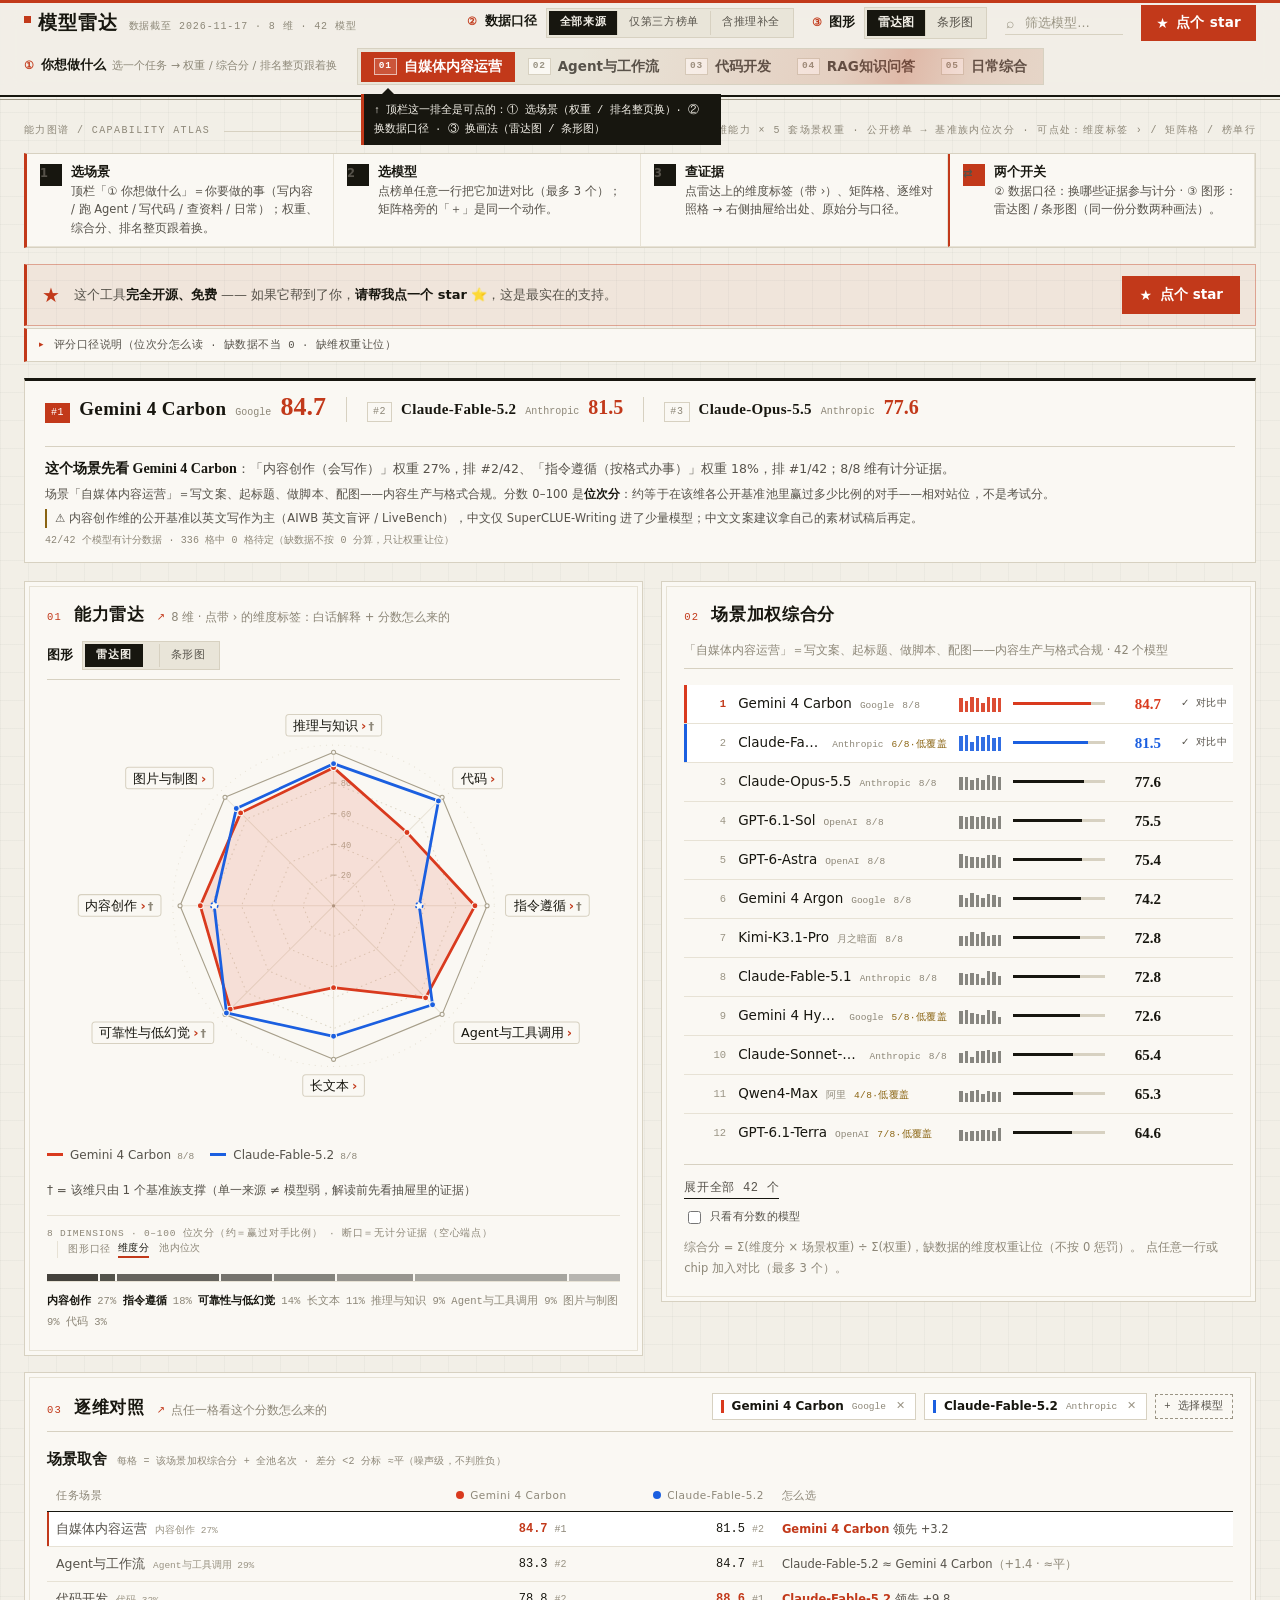
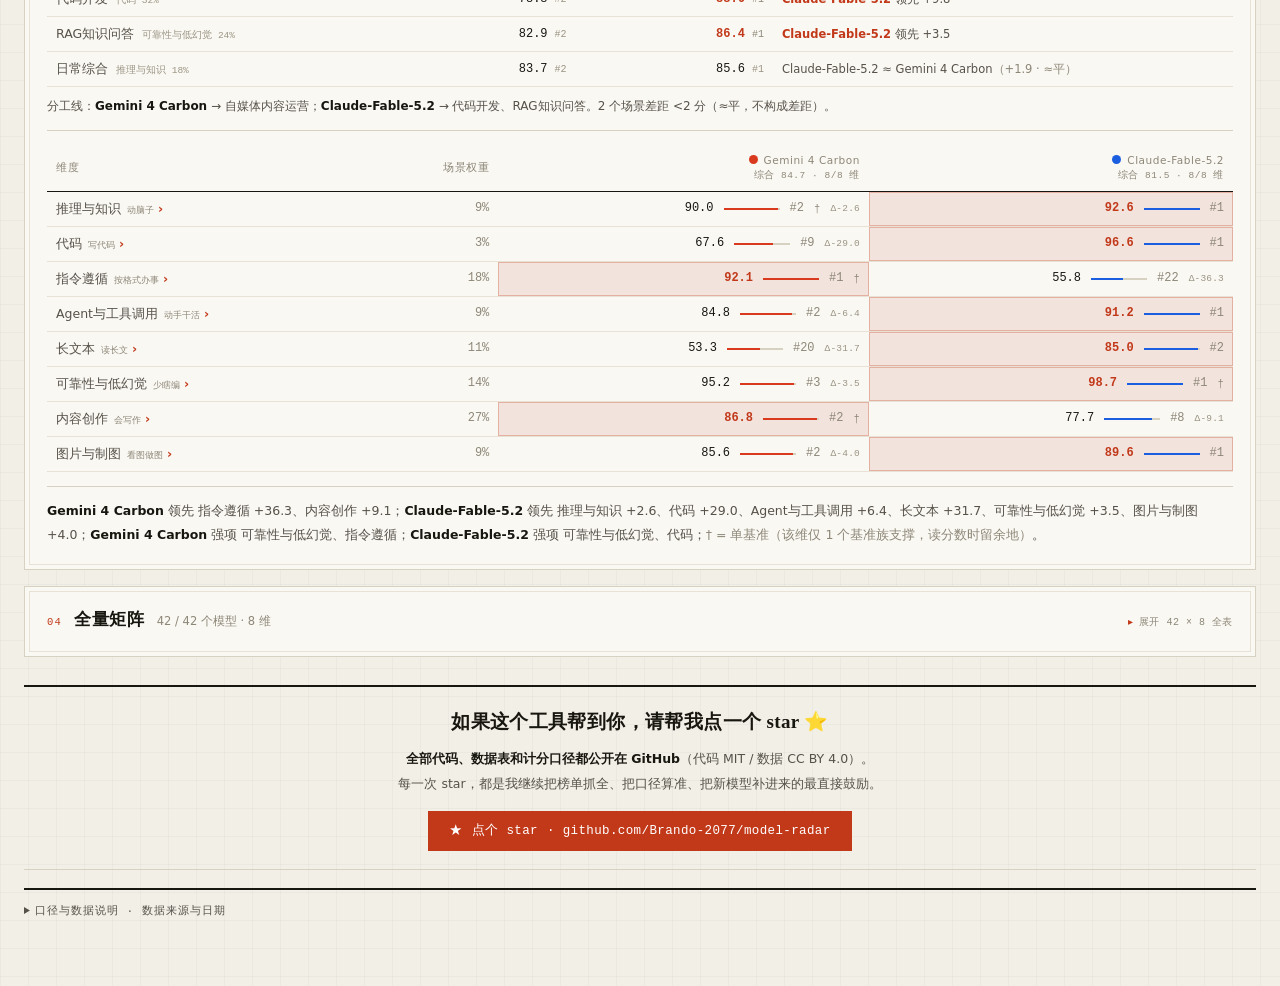
==== commit e0008966: "feat(view): v0.40.0——有信息优先：默认口径实测+推理补齐 8/8（27 格全补，推理 15→27，新增 M3 结构性估值并标方法依据）；低覆盖标记改按实测覆盖（13 模型标记）；实" ====
--- a/model-radar.html
+++ b/model-radar.html
@@ -910,7 +910,7 @@
 <div id="pick-tip"></div>
 
 <!-- ==== 数据区 BEGIN（build.py 从 data/*.csv 生成，勿手改：会被覆盖）==== -->
-<script>window.RADAR_LEDGER = {"meta":{"title":"模型雷达图","version":"v0.39.0","built":"2026-11-17","sources":"LiveBench 2026-06-25（2026-06-25 快照） · SuperCLUE 2026-07/09 · Artificial Analysis 2026-04-01~2026-11-16 · LMArena 榜单 · SUYOUUMO 综合全球榜（2026-10-17） · 厂商官方渠道（含 DeepSeek官方） · 酥悠沫聚合（第三方） · 共 1247 条证据","disclaimer":"数据来自公开榜单，仅供选型参考，请以个人体感为准。⚠ 维度分不是绝对刻度：全部来源都已归并为「基准族内位次分」——你在该基准的模型池里赢过的对手比例（0-100）。同一基准跨来源只算一票；族内 2–3 个模型的基准为低置信证据，按 w=(n−1)/3 降权计入（×0.67 / ×0.33）；仅 1 个模型的基准不计分（单模型无对手，面值保留可查）。位次分是池内相对分：增减模型会让全池该维分数整体移动，跨期看图只比相对位次。","noteMissing":"缺数据的维度不参与绘制、也不计入维度分（雷达上画成断口、条形上留空位——不是 0 分）；计算综合分时该维权重自动让位。","scopeSources":["Z.ai官方","dots官方","腾讯官方","NVIDIA官方","DeepSeek官方","酥悠沫-官方","Kimi官方","Google官方","Anthropic官方"],"scopeNote":"顶栏的数据口径开关（三个按钮）：「全部来源」= 所有实测证据（含厂商自报，不含推理补全）；「仅第三方榜单」= 把厂商自报渠道（Z.ai / dots / 腾讯 / NVIDIA / DeepSeek / Kimi官方 / 酥悠沫-官方转录的厂商表）的证据整体排除，仅用第三方榜单重算；「含推理补全」= 在「全部来源」基础上，再把公开榜抽不到的格子补上推理值（不丢实测、只补空）。判断依据是来源渠道而非是否自家模型：NVIDIA 官方页给非自家模型报的分也排除。位次分按全池只算一次，三种口径只决定哪些证据进入维度均值。","infNote":"「含推理补全」口径下的实线格＝实测，虚线格＝推理值（见单元格左上小点·悬停证据）。方法：M1 同族前版直推 —— 仅 DeepSeek-V4.1-Flash-1017，官方同表 11 项里 6 项可位次化，平均 +14.9 位次分（MAE 20.2）；M2 池内k近邻 —— Pearson剖面相似度、k=5，留一验证 214 个已知格总体 MAE 21.5 位次分（逐维见明细）。结构性不适用的格子（纯文本模型的多模态维，零-coverage 模型）仍标「待定」，宁缺勿假。","models":"42 个模型（待定 0 个）"},"dimensions":[{"name":"推理与知识","desc":"复杂推理、数理逻辑、通用与世界知识","alias":"动脑子","plain":"模型「动脑子」的基本功：遇到没背过的题，能不能一步步推出来、算得对；知识面够不够广。做题、分析、给建议这些「看起来聪明」的表现，大多建立在这一维上。","tasks":"解数学 / 逻辑题；看懂报表并做多步分析；专业领域问答（法律、医学、财务常识）；需要权衡取舍的方案推演。","advice":"常让它「分析问题、算数、给专业结论」就重点看这维；只做文字润色、日常闲聊，它没那么关键。","sources":"MMLU-Pro / GPQA Diamond / AIME / SuperCLUE-Reasoning","note":"合成自 LiveBench（Reasoning/Mathematics/Data Analysis）、AA（GPQA/HLE/CritPt）、SuperCLUE 数学/科学推理、NVIDIA 官方 MMLU Pro（2026-10-17 起）；0-100 直用或 ×100，LMArena 类目为池内 Elo 映射。","stats":{"all":{"fams":13,"models":39,"n":234,"names":["ARC-AGI-2","CritPt","GPQA-Diamond","HLE","HealthBench","LB2·Data Analysis","LB2·Reasoning","LB·Data Analysis","LB·Mathematics","LB·Reasoning","RiemannBench","SC·总排行榜-数学推理","SC·总排行榜-科学推理"]},"tp":{"fams":12,"models":37,"n":225,"names":["ARC-AGI-2","CritPt","GPQA-Diamond","HLE","HealthBench","LB2·Data Analysis","LB2·Reasoning","LB·Data Analysis","LB·Mathematics","LB·Reasoning","SC·总排行榜-数学推理","SC·总排行榜-科学推理"]}}},{"name":"代码","desc":"代码生成、修复、真实工程任务","alias":"写代码","plain":"写代码、改 bug、读懂既有项目的能力——尤其是在真实工程里把任务做完做对，而不只是写个片段。","tasks":"生成函数 / 页面代码；按报错定位并修复；跨文件重构；写测试与脚本；讲解陌生代码。","advice":"你是开发者、或常让它写脚本解决问题，这维就是核心；再结合「Agent与工具调用」看它能不能自己动手把活干完。","sources":"LiveCodeBench / SWE-bench Verified / Aider Polyglot","note":"LiveBench Coding、AA SciCode、SuperCLUE 智能体编程与 SWE-Agent 通过率、NVIDIA 官方 SWE-bench Verified、Z.ai 自报 CC-Bench-V2；各家\"代码\"基准难度分布不同，均值仅供横向参考。","stats":{"all":{"fams":15,"models":41,"n":179,"names":["DeepSWE","FrontierCode","FrontierCode-2.0","FrontierSWE-2","LB2·Coding","LB·Coding","NL2Repo","PostTrainBench","ProgramBench","SC·SWE-Agent总榜-通过率","SC·总排行榜-智能体编程","SWE-Marathon","SWE-bench Pro","SWE-sweep","SciCode"]},"tp":{"fams":7,"models":40,"n":142,"names":["FrontierCode","FrontierCode-2.0","LB2·Coding","LB·Coding","SC·SWE-Agent总榜-通过率","SC·总排行榜-智能体编程","SciCode"]}}},{"name":"指令遵循","desc":"严格按格式/字数/角色/约束输出不跑偏","alias":"按格式办事","plain":"你交代「要什么、不要什么、什么格式」，它能不能一条不落地照做，而不是自由发挥、答非所问。","tasks":"按模板输出结构化结果（表格 / JSON）；限字数或格式的改写；角色扮演；遵守「必须包含 / 严禁出现」类约束。","advice":"做内容运营、批量处理、工单报表类任务时最要紧——不听话的模型会让你返工；单轮闲聊几乎感知不到。","sources":"IFEval / MultiIF / SysBench","note":"LiveBench IF、AA IFBench、SuperCLUE 精确指令遵循、NVIDIA 官方 IFBench(loose)；均为格式合规类准确率指标（图灵坐标媒体分已于 2026-10-17 随媒体子系统移除）。2026-10-21 起另接 techgogogo「AI产品狙击手」Q1 强约束指令遵循（中文，10 句各 1 分、单人主观判分；每模型取最近一次测评、接入渠道与思考档各异）——只作参考，与 IFBench 类指标不等价。","stats":{"all":{"fams":5,"models":34,"n":78,"names":["Arena-IF","IFBench","LB·IF (Instruction Following)","SC·总排行榜-精确指令遵循","TGG·Q1指令遵循"]},"tp":{"fams":5,"models":33,"n":77,"names":["Arena-IF","IFBench","LB·IF (Instruction Following)","SC·总排行榜-精确指令遵循","TGG·Q1指令遵循"]}}},{"name":"Agent与工具调用","desc":"函数调用、多步任务规划、MCP 工具使用","alias":"动手干活","plain":"模型能不能「动手干活」：调用工具、查资料、读写文件，把多步任务从规划一路执行到完成，而不是只回一段话。","tasks":"AI 编程助手改项目；自动搜索资料并汇总；多步流程自动化（填表、数据管道）；串联 MCP 等外部工具。","advice":"用或打算用「AI 智能体 / 编程助手」类产品，就重点看这维——它决定任务能不能端到端跑完、卡住时会不会胡编结果。","sources":"BFCL / τ²-Bench / BrowseComp / MCP-RADAR","note":"LiveBench Agentic Coding、AA Terminal-Bench 4.0 / AutomationBench / τ²-bench（2026-10-17 起）、SuperCLUE 任务规划 / Terminal、NVIDIA 官方 BrowseComp；多步任务成功率类指标。","stats":{"all":{"fams":22,"models":42,"n":299,"names":["APEX-Agents","Agents' Last Exam","Apex Bench v1.1","AutomationBench","GDPval-AA","HLE-w/tools","LB2·Browser","LB2·Long Agentic","LB·Agentic Coding","OSWorld-2.1-Offline","Remote-Labor-Index","SC·Terminal总榜-总分","SC·总排行榜-智能体任务规划","TB-Science","TB2.1","TB4.0","TB4.1","Toolathlon","enterprise-ops-gym","itbench-sre","tau2-banking","tau2-bench"]},"tp":{"fams":14,"models":40,"n":264,"names":["APEX-Agents","AutomationBench","GDPval-AA","LB2·Browser","LB2·Long Agentic","LB·Agentic Coding","SC·Terminal总榜-总分","SC·总排行榜-智能体任务规划","TB-Science","TB4.0","enterprise-ops-gym","itbench-sre","tau2-banking","tau2-bench"]}}},{"name":"长文本","desc":"长上下文理解、检索、多跳定位不遗漏","alias":"读长文","plain":"一次能装下并「真正用上」多少材料：几万字文档里找细节、跨章节找关联。上下文窗口大 ≠ 用得好，看的应是有效长度。","tasks":"长合同 / 论文 / 财报问答；整库代码审阅；长会议记录总结；多份材料交叉比对。","advice":"常喂长文档、做资料研究就看它；若只用短问答、写短文案，不必为「超大上下文」的溢价买单。","sources":"RULER / LongBench v2 / MRCR","note":"SuperCLUE 长上下文（256K/1M）与 AA AA-LCR；注意窗口大 ≠ 用得好，看有效长度。","stats":{"all":{"fams":6,"models":40,"n":94,"names":["AA-LCR","AA-MLCR","GraphWalks","SC·总排行榜-超长上下文","SC·长上下文1M-总分","SC·长上下文256K-总分"]},"tp":{"fams":5,"models":40,"n":88,"names":["AA-LCR","AA-MLCR","SC·总排行榜-超长上下文","SC·长上下文1M-总分","SC·长上下文256K-总分"]}}},{"name":"可靠性与低幻觉","desc":"事实准确、宁说不知道不编造","alias":"少瞎编","plain":"不知道时肯不肯说「不知道」，还是会编一个听着很真的答案。衡量的是事实性问题上的「不说假话」程度。","tasks":"事实核查；查资料问答；引用数据与出处；错了代价高的场合（医疗、法律、财务的初步咨询）。","advice":"只要你在意「别被忽悠」，就重点看这维；反过来，写故事、想创意时「会编」是优点，别用这维一棒子打死。","sources":"SimpleQA / ChineseSimpleQA / 幻觉榜(Vectara)","note":"AA Omniscience Index（指数类：先做池内 min-max，再统一折算为基准族内位次分）；池内含负值模型，增减模型会移动池内相对关系。","stats":{"all":{"fams":3,"models":41,"n":83,"names":["AA-Omni指数","Arena-Agent-Signal","SC·总排行榜-幻觉控制"]},"tp":{"fams":3,"models":41,"n":83,"names":["AA-Omni指数","Arena-Agent-Signal","SC·总排行榜-幻觉控制"]}}},{"name":"内容创作","desc":"中文文风、创意、结构化写作、爆款敏感度","alias":"会写作","plain":"写作与创意的「手感」：中文文风、结构组织、标题文案的网感。数据仍偏薄——中文只有少数模型进了 SuperCLUE 写作榜，其余模型这一维是英文口径或无数据，体感为王。","tasks":"公众号 / 小红书文案；起标题；故事与剧情创作；品牌文案润色；长文改写。","advice":"做自媒体、营销、写作就看它，但建议拿自己的素材实际试稿——数据只作起步参考。","sources":"SuperCLUE-Writing / LiveBench Language / AIWB 英文写作盲评","note":"目前四源撑：LiveBench Language + LiveBench 2.0 Research（2026-10-14，开放式研究简报→书面报告，rubric 评分）+ AIWB 英文写作盲评（2026-10-13 快照）+ SuperCLUE-Writing（2026-05-18 中文原生创意写作，仅少量精确同款模型，独立基准族）；AIWB 为 AI 盲评 Bradley–Terry，0-100 且 50=平均模型，统一折算为基准族内位次分。","stats":{"all":{"fams":6,"models":34,"n":94,"names":["AIWB写作盲评","Arena-Creative","EQBench-CW-v3","LB2·Research","LB·Language","SC·Writing总榜-总分"]},"tp":{"fams":6,"models":34,"n":94,"names":["AIWB写作盲评","Arena-Creative","EQBench-CW-v3","LB2·Research","LB·Language","SC·Writing总榜-总分"]}}},{"name":"图片与制图","desc":"多模态图片理解与细节捕获、前端页面美化与设计复刻还原","alias":"看图做图","plain":"两件事合在一维：看懂图片（细节、图表、截图里的信息）＋ 按设计稿还原页面、美化界面。纯文本模型天然没有这维，页面会标「待定」。","tasks":"读图问答；识别发票 / 表格截图；图表理解；设计稿（Figma）复刻成前端页面；界面美化。","advice":"做多模态应用、前端复刻就看它；纯文本选型时这维留空不影响你的判断。","sources":"MMMU-Pro / WebDev Arena / Design Arena","note":"AA MMMU-Pro（0-1 ×100 绝对分）+ WebDev Arena Elo（池内 min-max 后折位次分）+ Z.ai Design2Code（GLM-5V-Turbo 设计稿→代码）；两源量纲不同，单源高分可能超过双源均值，解读时看证据条数。","stats":{"all":{"fams":13,"models":38,"n":150,"names":["AA-3D-Elo","BabyVision","BenchCAD-2-1","Blueprint-Bench-2","Chartography","Chartography-no-tools","Code2Video-Elo","DesignArena-Elo","LB2·Design","MMMU-Pro","Vision-Elo","WebDev-Elo","ZeroBench"]},"tp":{"fams":7,"models":34,"n":126,"names":["AA-3D-Elo","Code2Video-Elo","DesignArena-Elo","LB2·Design","MMMU-Pro","Vision-Elo","WebDev-Elo"]}}}],"scenarios":[{"name":"自媒体内容运营","weights":{"推理与知识":9.1,"代码":2.7,"指令遵循":18.2,"Agent与工具调用":9.1,"长文本":10.9,"可靠性与低幻觉":13.6,"内容创作":27.3,"图片与制图":9.1}},{"name":"Agent与工作流","weights":{"推理与知识":19.0,"代码":9.5,"指令遵循":19.0,"Agent与工具调用":28.6,"长文本":9.5,"可靠性与低幻觉":6.7,"内容创作":2.9,"图片与制图":4.8}},{"name":"代码开发","weights":{"推理与知识":18.2,"代码":31.8,"指令遵循":10.9,"Agent与工具调用":13.6,"长文本":9.1,"可靠性与低幻觉":4.6,"内容创作":2.7,"图片与制图":9.1}},{"name":"RAG知识问答","weights":{"推理与知识":19.4,"代码":2.9,"指令遵循":14.6,"Agent与工具调用":11.6,"长文本":19.4,"可靠性与低幻觉":24.3,"内容创作":4.9,"图片与制图":2.9}},{"name":"日常综合","weights":{"推理与知识":18.5,"代码":11.1,"指令遵循":13.9,"Agent与工具调用":12.0,"长文本":9.3,"可靠性与低幻觉":13.9,"内容创作":13.9,"图片与制图":7.4}}],"models":[{"name":"Agnes 2.5 Pro Theta","scores":{"Agent与工具调用":23.9,"代码":38.0,"可靠性与低幻觉":6.6,"图片与制图":21.4,"推理与知识":27.5,"长文本":82.9},"sf":{"可靠性与低幻觉":"AA-Omni指数","图片与制图":"MMMU-Pro","长文本":"AA-LCR"},"company":"Agnes AI","open":false,"date":"2026-11-07","note":"Agnes 2.5 Pro 系 Theta 档；1M 上下文；AA 分项以周计陆续补充"},{"name":"Claude-Fable-5.1","scores":{"Agent与工具调用":70.3,"代码":65.6,"内容创作":82.2,"可靠性与低幻觉":84.5,"图片与制图":55.2,"指令遵循":77.6,"推理与知识":75.1,"长文本":43.0},"scoresTp":{"Agent与工具调用":78.0,"代码":85.6,"内容创作":82.2,"可靠性与低幻觉":84.5,"图片与制图":75.2,"指令遵循":77.6,"推理与知识":81.6,"长文本":59.4},"company":"Anthropic","open":false},{"name":"Claude-Fable-5.2","scores":{"Agent与工具调用":91.2,"代码":96.6,"可靠性与低幻觉":98.7,"图片与制图":89.6,"推理与知识":92.6,"长文本":85.0},"sf":{"可靠性与低幻觉":"AA-Omni指数"},"scoresTp":{"Agent与工具调用":93.6,"代码":98.2,"可靠性与低幻觉":98.7,"推理与知识":92.6,"长文本":85.0},"sfTp":{"可靠性与低幻觉":"AA-Omni指数"},"company":"Anthropic","open":false,"date":"2026-11-09","note":"Fable 5.1 下一代（$8/$40 每百万 tokens）；与 Mythos 5.2 同期双发（Mythos=无安全防护版，AA 未单列不入池）；官方发布文对照表 2026-11-09"},{"name":"Claude-Opus-5.5","scores":{"Agent与工具调用":75.1,"代码":79.3,"内容创作":84.1,"可靠性与低幻觉":95.8,"图片与制图":80.1,"指令遵循":62.5,"推理与知识":78.4,"长文本":62.4},"scoresTp":{"Agent与工具调用":77.3,"代码":93.2,"内容创作":84.1,"可靠性与低幻觉":95.8,"图片与制图":94.2,"指令遵循":62.5,"推理与知识":83.8,"长文本":78.6},"company":"Anthropic","open":false},{"name":"Claude-Sonnet-5.5","scores":{"Agent与工具调用":73.3,"代码":73.0,"内容创作":67.6,"可靠性与低幻觉":82.3,"图片与制图":72.0,"指令遵循":35.4,"推理与知识":64.2,"长文本":76.2},"scoresTp":{"Agent与工具调用":78.7,"代码":83.8,"内容创作":67.6,"可靠性与低幻觉":82.3,"图片与制图":80.9,"指令遵循":35.4,"推理与知识":64.2,"长文本":76.2},"company":"Anthropic","open":false},{"name":"DeepSeek-V4-Pro","scores":{"Agent与工具调用":48.5,"代码":27.7,"内容创作":29.6,"可靠性与低幻觉":17.1,"图片与制图":21.6,"指令遵循":45.7,"推理与知识":56.3,"长文本":71.7},"sf":{"可靠性与低幻觉":"AA-Omni指数"},"company":"深度求索","open":true,"date":"2026-08-13","note":"1600B MoE（激活 49B）· 上下文 1M · MIT 开源（参数自 AA 单模型页 2026-11-16 核对）"},{"name":"DeepSeek-V4.1-Flash","scores":{"Agent与工具调用":50.7,"代码":64.2,"内容创作":35.9,"可靠性与低幻觉":61.1,"图片与制图":35.2,"指令遵循":65.9,"推理与知识":57.8,"长文本":71.9},"scoresTp":{"Agent与工具调用":58.5,"代码":68.8,"内容创作":35.9,"可靠性与低幻觉":61.1,"图片与制图":41.6,"指令遵循":65.9,"推理与知识":57.8,"长文本":71.9},"company":"深度求索","open":true,"date":"2026-09-10","note":"0910 版；同代新版 DeepSeek-V4.1-Flash-1017（2026-10-17）已单列一册；552B MoE（激活 16B）· 上下文 1M · MIT 开源（2026-11-16 AA 核对）"},{"name":"DeepSeek-V4.1-Flash-1017","scores":{"Agent与工具调用":55.0,"代码":73.6,"内容创作":65.6,"可靠性与低幻觉":34.8,"图片与制图":65.2,"指令遵循":76.2,"推理与知识":58.0,"长文本":65.1},"sf":{"内容创作":"LB2·Research"},"scoresTp":{"Agent与工具调用":60.5,"代码":67.8,"内容创作":65.6,"可靠性与低幻觉":34.8,"图片与制图":66.5,"指令遵循":76.2,"推理与知识":58.0,"长文本":65.1},"sfTp":{"内容创作":"LB2·Research"},"company":"深度求索","open":true,"date":"2026-10-17","note":"552B MoE（输入激活 8B / 输出激活 16B；384 路由专家 + 1 共享，每 token 6 个）· 上下文 1M tokens（max_tokens ≥256K）· fp8 权值 / fp4 专家 · MIT 开源；reasoning_effort 1–100 连续可调 · API 名 deepseek-flash；2026-10-20 补入 AA 第三方 8 项（HLE / CritPt / SciCode / TB4.0 / LCR / MMMU-Pro / Automation / Omni）；2026-10-21 补入 LiveBench 2.0 七套件（Research→内容创作、Design→图片与制图、Coding/Browser/Long Agentic/Reasoning/Data Analysis）与「AI产品狙击手」Q1 强约束指令遵循（10/10），**8 维全部有实测证据、不再依赖推理值**；Design Arena 1309 Elo（2026-10-25 补）"},{"name":"Dots-3-Note-Preview","scores":{"Agent与工具调用":16.7,"代码":13.7,"指令遵循":68.8,"推理与知识":14.7},"sf":{"Agent与工具调用":"TB2.1","指令遵循":"IFBench","推理与知识":"ARC-AGI-2"},"scoresTp":{},"scoresInf":{"Agent与工具调用":16.7,"代码":13.7,"内容创作":26.3,"可靠性与低幻觉":59.0,"图片与制图":34.0,"指令遵循":68.8,"推理与知识":14.7,"长文本":31.8},"company":"小红书","open":true},{"name":"Doubao-Seed-2.1-Pro","scores":{"Agent与工具调用":40.0,"代码":11.1,"可靠性与低幻觉":36.1,"图片与制图":15.6,"指令遵循":28.7,"推理与知识":60.0,"长文本":6.5},"sf":{"代码":"SC·总排行榜-智能体编程","可靠性与低幻觉":"SC·总排行榜-幻觉控制","图片与制图":"WebDev-Elo"},"scoresTp":{"Agent与工具调用":40.0,"代码":11.1,"可靠性与低幻觉":36.1,"图片与制图":15.6,"指令遵循":28.7,"推理与知识":60.0,"长文本":11.5},"sfTp":{"代码":"SC·总排行榜-智能体编程","可靠性与低幻觉":"SC·总排行榜-幻觉控制","图片与制图":"WebDev-Elo","长文本":"SC·总排行榜-超长上下文"},"scoresInf":{"Agent与工具调用":40.0,"代码":11.1,"内容创作":73.6,"可靠性与低幻觉":36.1,"图片与制图":15.6,"指令遵循":28.7,"推理与知识":60.0,"长文本":6.5},"company":"字节","open":false},{"name":"ERNIE-5.1","scores":{"Agent与工具调用":25.0,"代码":2.8,"内容创作":90.0,"可靠性与低幻觉":80.6,"指令遵循":75.0,"推理与知识":23.4},"sf":{"Agent与工具调用":"SC·总排行榜-智能体任务规划","代码":"SC·总排行榜-智能体编程","内容创作":"SC·Writing总榜-总分","可靠性与低幻觉":"SC·总排行榜-幻觉控制","指令遵循":"SC·总排行榜-精确指令遵循"},"scoresInf":{"Agent与工具调用":25.0,"代码":2.8,"内容创作":90.0,"可靠性与低幻觉":80.6,"指令遵循":75.0,"推理与知识":23.4,"长文本":22.4},"company":"百度","open":false},{"name":"GLM-5.1","scores":{"Agent与工具调用":22.4,"代码":7.8,"内容创作":33.6,"可靠性与低幻觉":36.8,"图片与制图":52.2,"指令遵循":38.7,"推理与知识":13.9,"长文本":9.8},"sf":{"代码":"SciCode","可靠性与低幻觉":"AA-Omni指数","图片与制图":"DesignArena-Elo"},"company":"智谱","open":true,"date":"2026-04-07","note":"GLM-5 系列上一代（AA 页为 Reasoning 档；200K 上下文）；Design Arena 1290 Elo（图片维缺口 2026-10-25 补上）"},{"name":"GLM-5.2","scores":{"Agent与工具调用":34.3,"代码":48.0,"内容创作":44.7,"可靠性与低幻觉":37.4,"图片与制图":45.7,"指令遵循":35.8,"推理与知识":35.2,"长文本":28.0},"sf":{"图片与制图":"DesignArena-Elo"},"company":"智谱","open":true,"date":"2026-06-16","note":"GLM-5 中间代（max 档；1M 上下文；2026-07 SuperCLUE 总榜第 12）；2026-10-25 补 Design Arena 1283 + AIWB 英文写作 76.4（图片与内容创作缺口已填）"},{"name":"GLM-5.3","scores":{"Agent与工具调用":63.5,"代码":46.6,"内容创作":61.4,"可靠性与低幻觉":36.6,"图片与制图":41.6,"指令遵循":45.4,"推理与知识":45.5,"长文本":47.0},"scoresTp":{"Agent与工具调用":63.5,"代码":50.4,"内容创作":61.4,"可靠性与低幻觉":36.6,"图片与制图":41.6,"指令遵循":45.4,"推理与知识":45.5,"长文本":47.0},"company":"智谱","open":true},{"name":"GLM-5.3 Flash","scores":{"Agent与工具调用":48.1,"代码":36.0,"内容创作":31.2,"可靠性与低幻觉":38.0,"图片与制图":37.9,"指令遵循":29.6,"推理与知识":32.4,"长文本":36.7},"company":"智谱","open":true,"note":"轻量档（320B MoE / 18B 激活 · 1M 上下文 · MIT）；2026-10-31 复核：AA 全部计分子分与 0928 逐位一致、LiveBench 20261023 仍为最新 release、AA IFBench 仍为 null——位次分偏低源于旗舰池密度（GPQA 91.2% 绝对分很高但池内正好中位），非数据陈旧；AA 已全局改基线（AA-Index 41.81→27.75，留档已更新、不映射）"},{"name":"GLM-5v-Turbo","scores":{"Agent与工具调用":78.6,"可靠性与低幻觉":1.3,"图片与制图":6.7,"指令遵循":6.2,"推理与知识":2.8,"长文本":4.3},"sf":{"Agent与工具调用":"tau2-bench","可靠性与低幻觉":"AA-Omni指数","指令遵循":"IFBench","长文本":"AA-LCR"},"scoresInf":{"Agent与工具调用":78.6,"代码":33.7,"内容创作":36.9,"可靠性与低幻觉":1.3,"图片与制图":6.7,"指令遵循":6.2,"推理与知识":2.8,"长文本":4.3},"company":"智谱","open":false},{"name":"GPT-6-Astra","scores":{"Agent与工具调用":67.5,"代码":73.3,"内容创作":81.6,"可靠性与低幻觉":83.1,"图片与制图":71.3,"指令遵循":69.5,"推理与知识":84.5,"长文本":62.7},"scoresTp":{"Agent与工具调用":73.6,"代码":73.8,"内容创作":81.6,"可靠性与低幻觉":83.1,"图片与制图":80.8,"指令遵循":69.5,"推理与知识":88.0,"长文本":69.1},"company":"OpenAI","open":false},{"name":"GPT-6-Luna","scores":{"Agent与工具调用":34.9,"代码":47.5,"内容创作":20.6,"可靠性与低幻觉":32.8,"图片与制图":47.7,"指令遵循":8.8,"推理与知识":34.1,"长文本":69.8},"sf":{"指令遵循":"LB·IF (Instruction Following)"},"company":"OpenAI","open":false},{"name":"GPT-6-Sol","scores":{"Agent与工具调用":55.9,"代码":72.8,"内容创作":54.6,"可靠性与低幻觉":62.8,"图片与制图":60.1,"指令遵循":42.4,"推理与知识":66.7,"长文本":79.5},"company":"OpenAI","open":false},{"name":"GPT-6.1-Sol","scores":{"Agent与工具调用":73.0,"代码":75.2,"内容创作":71.2,"可靠性与低幻觉":71.5,"图片与制图":77.7,"指令遵循":80.1,"推理与知识":79.5,"长文本":80.7},"company":"OpenAI","open":false,"date":"2026-09-29","note":"GPT-6.1 代旗舰（Max 档），取代 GPT-6 Sol；AA 页 ifbench/gpqa 为空，指令遵循/可靠性暂无公开证据"},{"name":"GPT-6.1-Terra","scores":{"Agent与工具调用":62.2,"代码":52.7,"内容创作":59.5,"可靠性与低幻觉":68.6,"图片与制图":78.6,"推理与知识":68.0,"长文本":68.0},"sf":{"内容创作":"AIWB写作盲评","图片与制图":"MMMU-Pro"},"scoresTp":{"Agent与工具调用":64.0,"代码":51.5,"内容创作":59.5,"可靠性与低幻觉":68.6,"图片与制图":78.6,"推理与知识":68.0,"长文本":68.0},"sfTp":{"内容创作":"AIWB写作盲评","图片与制图":"MMMU-Pro"},"scoresInf":{"Agent与工具调用":62.2,"代码":52.7,"内容创作":59.5,"可靠性与低幻觉":68.6,"图片与制图":78.6,"指令遵循":72.8,"推理与知识":68.0,"长文本":68.0},"company":"OpenAI","open":false,"date":"2026-10-26","note":"GPT-6.1 代中端旗舰（Max 档），取代 GPT-5.6 Terra；AA 评测陆续补充中"},{"name":"Gemini 3.5 Flash-Lite","scores":{"Agent与工具调用":16.9,"代码":4.8,"内容创作":15.7,"可靠性与低幻觉":53.9,"图片与制图":42.9,"推理与知识":4.2,"长文本":9.6},"sf":{"可靠性与低幻觉":"AA-Omni指数"},"scoresInf":{"Agent与工具调用":16.9,"代码":4.8,"内容创作":15.7,"可靠性与低幻觉":53.9,"图片与制图":42.9,"指令遵循":46.3,"推理与知识":4.2,"长文本":9.6},"company":"Google","open":false,"date":"2026-07-21","note":"Google 轻量（2026-07-21）；1M 上下文；纯文本输出；AA 有 GPQA / HLE / CritPt / SciCode / TB4.0 / TB2.1 / LCR / MMMU-Pro / Automation / Omni；TB4.0 1.0 与 TB2.1 53.6 差距大（同族只取 TB4.0）；无 LiveBench 2.0 / Design Arena / Q1，指令遵循与内容创作待定"},{"name":"Gemini 3.8 Flash","scores":{"Agent与工具调用":42.3,"代码":36.4,"内容创作":58.8,"可靠性与低幻觉":51.1,"图片与制图":47.5,"指令遵循":74.1,"推理与知识":51.4,"长文本":29.6},"company":"Google","open":false,"date":"2026-09-02","note":"Google 主力（2026-09-02）；1M 上下文；纯文本输出；AA 有 GPQA / HLE / CritPt / SciCode / TB4.0 / TB2.1 / LCR / MMMU-Pro / Automation / Omni；TB4.0 19.7 与 TB2.1 87.6 差距大（同族只取 TB4.0）；LiveBench 2.0 七套件；Design Arena 1299 Elo；Q1 10/10"},{"name":"Gemini 4 Argon","scores":{"Agent与工具调用":72.8,"代码":56.0,"内容创作":74.1,"可靠性与低幻觉":81.3,"图片与制图":63.1,"指令遵循":87.9,"推理与知识":75.9,"长文本":56.2},"scoresTp":{"Agent与工具调用":77.5,"代码":67.9,"内容创作":74.1,"可靠性与低幻觉":81.3,"图片与制图":60.0,"指令遵循":87.9,"推理与知识":76.7,"长文本":51.7},"company":"Google","open":false,"date":"2026-09-30","note":"Google 最新旗舰（AA 记 2026-09-30；Antigravity 渠道 10-13 上线）；1M 上下文；纯文本输出；AA 有 HLE / CritPt / SciCode / TB4.0 / LCR / Automation / Omni，缺 GPQA / MMMU-Pro / IFBench / TB2.1 / τ²；LiveBench 2.0 七套件 61.2-95.1（20261023）；Design Arena 1314 Elo；AI产品狙击手 Q1 10/10"},{"name":"Gemini 4 Carbon","scores":{"Agent与工具调用":84.8,"代码":67.6,"内容创作":86.8,"可靠性与低幻觉":95.2,"图片与制图":85.6,"指令遵循":92.1,"推理与知识":90.0,"长文本":53.3},"sf":{"内容创作":"Arena-Creative","指令遵循":"Arena-IF","推理与知识":"RiemannBench"},"scoresTp":{"Agent与工具调用":93.0,"代码":80.0,"内容创作":86.8,"可靠性与低幻觉":95.2,"指令遵循":92.1,"长文本":35.0},"sfTp":{"代码":"FrontierCode-2.0","内容创作":"Arena-Creative","指令遵循":"Arena-IF"},"company":"Google","open":false,"date":"2026-10-28","note":"Gemini 4 代新旗舰（High 档），AA Index v5.0 59 分列第一；发布仅数日，AA 仅上线部分评测，覆盖暂 2/8"},{"name":"Gemini 4 Hydrogen","scores":{"Agent与工具调用":60.9,"代码":84.4,"可靠性与低幻觉":89.5,"图片与制图":43.8,"长文本":56.1},"sf":{"可靠性与低幻觉":"AA-Omni指数","图片与制图":"Chartography-no-tools","长文本":"AA-MLCR"},"scoresTp":{"Agent与工具调用":79.4,"代码":75.0,"可靠性与低幻觉":89.5,"长文本":56.1},"sfTp":{"代码":"FrontierCode-2.0","可靠性与低幻觉":"AA-Omni指数","长文本":"AA-MLCR"},"company":"Google","open":false,"date":"2026-11-12","note":"Gemini 4 系快速执行档（官方明示由 Carbon 派生）；首周证据=Agent+图片碎片，AA 分项以周计陆续补充；AA-Index 53.9/Omni 46.3 新基线留档不映射"},{"name":"Hunyuan-Hy3","scores":{"Agent与工具调用":13.0,"代码":33.8,"内容创作":22.9,"可靠性与低幻觉":36.7,"图片与制图":8.0,"指令遵循":58.3,"推理与知识":45.0,"长文本":15.7},"sf":{"指令遵循":"SC·总排行榜-精确指令遵循","长文本":"AA-LCR"},"company":"腾讯","open":true},{"name":"Hunyuan-Hy4","scores":{"Agent与工具调用":56.1,"代码":67.3,"可靠性与低幻觉":49.4,"图片与制图":50.5,"长文本":80.3},"sf":{"长文本":"AA-MLCR"},"scoresTp":{"Agent与工具调用":60.2,"代码":65.0,"可靠性与低幻觉":49.4,"长文本":80.3},"sfTp":{"代码":"FrontierCode-2.0","长文本":"AA-MLCR"},"scoresInf":{"Agent与工具调用":56.1,"代码":67.3,"内容创作":30.5,"可靠性与低幻觉":49.4,"图片与制图":50.5,"指令遵循":34.6,"推理与知识":45.3,"长文本":80.3},"company":"腾讯","open":false,"date":"2026-11-03","note":"Hy4 preview（08-28 开源）的正式发布版（11-03 转闭源 API）；多模态（图文输入）；证据=发布页附录 34 项中的公开基准 13 项（DataLearner 转录定位）+ Arena 官方榜"},{"name":"Hy4 preview","scores":{"Agent与工具调用":34.0,"代码":29.0,"内容创作":21.4,"可靠性与低幻觉":15.2,"指令遵循":31.1,"推理与知识":41.9,"长文本":34.6},"sf":{"内容创作":"AIWB写作盲评","长文本":"SC·总排行榜-超长上下文"},"scoresTp":{"代码":25.0,"内容创作":21.4,"可靠性与低幻觉":15.2,"指令遵循":31.1,"推理与知识":13.9,"长文本":34.6},"sfTp":{"代码":"SC·总排行榜-智能体编程","内容创作":"AIWB写作盲评","推理与知识":"SC·总排行榜-数学推理","长文本":"SC·总排行榜-超长上下文"},"scoresInf":{"Agent与工具调用":34.0,"代码":29.0,"内容创作":21.4,"可靠性与低幻觉":15.2,"图片与制图":35.0,"指令遵循":31.1,"推理与知识":41.9,"长文本":34.6},"company":"腾讯","open":true,"note":"；纯文本模型（官方模态=文本→文本），图片与制图维为结构性缺失"},{"name":"Kimi-K2.6","scores":{"Agent与工具调用":18.7,"代码":34.0,"内容创作":33.2,"可靠性与低幻觉":46.1,"图片与制图":40.4,"指令遵循":29.8,"推理与知识":25.5,"长文本":30.4},"sf":{"可靠性与低幻觉":"AA-Omni指数"},"company":"月之暗面","open":true},{"name":"Kimi-K2.7-Code","scores":{"Agent与工具调用":21.9,"代码":18.9,"内容创作":38.2,"可靠性与低幻觉":9.2,"图片与制图":28.3,"指令遵循":16.8,"推理与知识":22.6,"长文本":20.5},"sf":{"内容创作":"LB·Language","可靠性与低幻觉":"AA-Omni指数","图片与制图":"DesignArena-Elo"},"company":"月之暗面","open":true},{"name":"Kimi-K3","scores":{"Agent与工具调用":53.2,"代码":62.8,"内容创作":70.6,"可靠性与低幻觉":54.9,"图片与制图":57.3,"指令遵循":69.4,"推理与知识":57.9,"长文本":70.7},"company":"月之暗面","open":true},{"name":"Kimi-K3.1-Pro","scores":{"Agent与工具调用":76.9,"代码":60.9,"内容创作":68.8,"可靠性与低幻觉":61.7,"图片与制图":68.1,"指令遵循":86.1,"推理与知识":62.5,"长文本":86.7},"sf":{"指令遵循":"SC·总排行榜-精确指令遵循"},"company":"月之暗面","open":false,"date":"2026-10-23","note":"K3 的后训练加强版（2.8T MoE、激活 104B、1M 上下文）；2026-10-23 API 上线（K3.1 系列首款，另有 Highspeed 快速版未单列），官方宣布 2026-11-04 前发布完整权重、届时复核开源状态；AA slug kimi-k3-1-pro；LiveBench 2.0 七套件（全池已统一 20261023 release）；TGG 10-24 测评为定性描述、无分题评分，未入账；指令遵循暂无公开证据（AA ifbench=null）"},{"name":"MiMo-V2.6-Pro","scores":{"Agent与工具调用":59.7,"代码":45.9,"内容创作":34.8,"可靠性与低幻觉":18.2,"图片与制图":49.1,"指令遵循":30.4,"推理与知识":37.6,"长文本":39.8},"company":"小米集团","open":true,"date":"2026-09-21","note":"小米 MiMo 旗舰（1M 上下文）；同族 V2.6 Flash 曾被评测者标注「疑似接入错模型」，本条证据取自 V2.6 Pro 专属页；Design Arena 1306 Elo（2026-10-25 补）"},{"name":"MiniMax-M3","scores":{"Agent与工具调用":17.7,"代码":17.3,"内容创作":34.7,"可靠性与低幻觉":40.5,"图片与制图":12.8,"指令遵循":34.3,"推理与知识":28.7,"长文本":24.7},"company":"MiniMax","open":true},{"name":"MiniMax-M3.1-Flash","scores":{"Agent与工具调用":47.0,"代码":36.1,"内容创作":28.1,"可靠性与低幻觉":21.4,"图片与制图":28.1,"指令遵循":13.9,"推理与知识":46.7,"长文本":38.3},"sf":{"内容创作":"LB2·Research"},"company":"MiniMax","open":null,"date":"2026-10-19","note":"MiniMax M3 系列 Flash 版（1M 上下文、图像输入）；官方称 10-23 起开放权重，AA 页当前仍记闭源 → 开源状态待确认；OpenRouter 匿名 stealth 模型 Space-Bunny 经证实即本模型（2026-10-31 确认），名册不再单列占位"},{"name":"Mistral-Large-4","scores":{"Agent与工具调用":33.9,"代码":15.0,"内容创作":16.7,"可靠性与低幻觉":50.4,"图片与制图":21.7,"推理与知识":25.7,"长文本":40.9},"sf":{"代码":"FrontierCode-2.0","内容创作":"AIWB写作盲评","图片与制图":"DesignArena-Elo","推理与知识":"CritPt","长文本":"AA-MLCR"},"scoresInf":{"Agent与工具调用":33.9,"代码":15.0,"内容创作":16.7,"可靠性与低幻觉":50.4,"图片与制图":21.7,"指令遵循":44.8,"推理与知识":25.7,"长文本":40.9},"company":"Mistral AI","open":true,"date":"2026-10-29","note":"Mistral 旗舰，1050B-A52B MoE 开源权重（Mistral Ecosystem License），1M 上下文"},{"name":"Nemotron-3-Ultra","scores":{"Agent与工具调用":4.5,"代码":3.6,"内容创作":2.6,"可靠性与低幻觉":65.8,"图片与制图":2.6,"指令遵循":83.2,"推理与知识":13.9,"长文本":12.9},"company":"NVIDIA","open":true,"note":"Design Arena 1144 Elo（图片维缺口 2026-10-25 补上）"},{"name":"Qwen3.8-27B","scores":{"Agent与工具调用":36.4,"代码":23.8,"内容创作":14.8,"可靠性与低幻觉":29.9,"图片与制图":22.3,"指令遵循":73.5,"推理与知识":30.2,"长文本":57.5},"sf":{"指令遵循":"LB·IF (Instruction Following)"},"company":"阿里","open":true},{"name":"Qwen3.8-Max","scores":{"Agent与工具调用":58.6,"代码":26.8,"内容创作":40.7,"可靠性与低幻觉":24.1,"图片与制图":56.3,"指令遵循":61.6,"推理与知识":55.4,"长文本":40.0},"company":"阿里","open":true},{"name":"Qwen4-Max","scores":{"Agent与工具调用":77.1,"代码":58.3,"可靠性与低幻觉":69.7,"长文本":48.5},"sf":{"代码":"FrontierCode-2.0","可靠性与低幻觉":"AA-Omni指数","长文本":"AA-MLCR"},"company":"阿里","open":false,"date":"2026-11-16","note":"Qwen4 代首款旗舰（API-only，Qwen 旗舰首次不开放权重；2.4T MoE/71B 激活·328B N-gram 嵌入·1M 上下文·原生图文视频输入）；官方 11-11 预览/11-16 正式。AA 一手 2026-11-16 仅 6 项可映射实测：TB4.0 0.4848/TB-Science 0.2333/AutomationBench 0.7256/EnterpriseOpsGym 0.4852/APEX-Agents 0.5914/AA-MLCR 0.1944；gpqa/hle/critpt/scicode/lcr/ifbench/mmmuPro 均为 null，推理/代码/指令遵循/图片维暂缺。AA-Index 42.9 与 Omni 27.7（新基线）留档不映射；critptAgenticHard 0.43/hleDiamond 0.449 按 §2.2 子集不开族、不映射"},{"name":"Step-5-Preview","scores":{"Agent与工具调用":43.2,"代码":38.7,"内容创作":34.4,"可靠性与低幻觉":37.9,"图片与制图":16.0,"指令遵循":6.8,"推理与知识":36.3,"长文本":60.6},"sf":{"内容创作":"LB2·Research"},"company":"阶跃星辰","open":true}],"evidence":[{"m":"Agnes 2.5 Pro Theta","d":"Agent与工具调用","src":"Artificial-Analysis","cat":"AutomationBench-AA","raw":0.488226,"scale":"0-1","date":"2026-11-07","val":25.7,"fam":"AutomationBench","famN":37,"w":1.0},{"m":"Agnes 2.5 Pro Theta","d":"Agent与工具调用","src":"Artificial-Analysis","cat":"TB-Science","raw":0.0380952,"scale":"0-1","date":"2026-11-07","val":20.3,"fam":"TB-Science","famN":32,"w":1.0},{"m":"Agnes 2.5 Pro Theta","d":"Agent与工具调用","src":"Artificial-Analysis","cat":"Terminal-Bench 4.0","raw":0.10101,"scale":"0-1","date":"2026-11-07","val":25.7,"fam":"TB4.0","famN":37,"w":1.0},{"m":"Agnes 2.5 Pro Theta","d":"代码","src":"Artificial-Analysis","cat":"FrontierCode-2.0","raw":0.165549,"scale":"0-1","date":"2026-11-07","val":18.3,"fam":"FrontierCode-2.0","famN":30,"w":1.0},{"m":"Agnes 2.5 Pro Theta","d":"代码","src":"Artificial-Analysis","cat":"SciCode","raw":0.560185,"scale":"0-1","date":"2026-11-07","val":57.8,"fam":"SciCode","famN":32,"w":1.0},{"m":"Agnes 2.5 Pro Theta","d":"可靠性与低幻觉","src":"Artificial-Analysis","cat":"AA-Omniscience Index","raw":-11.2333,"scale":"指数","date":"2026-11-07","val":6.6,"fam":"AA-Omni指数","famN":38,"w":1.0},{"m":"Agnes 2.5 Pro Theta","d":"图片与制图","src":"Artificial-Analysis","cat":"MMMU-Pro","raw":0.784393,"scale":"0-1","date":"2026-11-07","val":21.4,"fam":"MMMU-Pro","famN":21,"w":1.0},{"m":"Agnes 2.5 Pro Theta","d":"推理与知识","src":"Artificial-Analysis","cat":"CritPt","raw":0.151429,"scale":"0-1","date":"2026-11-07","val":32.9,"fam":"CritPt","famN":35,"w":1.0},{"m":"Agnes 2.5 Pro Theta","d":"推理与知识","src":"Artificial-Analysis","cat":"HLE","raw":0.37164,"scale":"0-1","date":"2026-11-07","val":22.1,"fam":"HLE","famN":34,"w":1.0},{"m":"Agnes 2.5 Pro Theta","d":"长文本","src":"Artificial-Analysis","cat":"AA-LCR","raw":0.846667,"scale":"0-1","date":"2026-11-07","val":82.9,"fam":"AA-LCR","famN":35,"w":1.0},{"m":"Claude-Fable-5.1","d":"Agent与工具调用","src":"Anthropic官方","cat":"OSWorld 2.1","raw":83.5,"scale":"0-100","date":"2026-11-09","val":58.3,"vend":1,"fam":"OSWorld-2.1-Offline","famN":6,"w":1.0},{"m":"Claude-Fable-5.1","d":"Agent与工具调用","src":"Anthropic官方","cat":"Remote Labor Index","raw":17.9,"scale":"0-100","date":"2026-11-09","val":12.5,"vend":1,"fam":"Remote-Labor-Index","famN":4,"w":1.0},{"m":"Claude-Fable-5.1","d":"Agent与工具调用","src":"Artificial-Analysis","cat":"AutomationBench-AA","raw":0.593759,"scale":"0-1","date":"2026-09-01","val":47.3,"fam":"AutomationBench","famN":37,"w":1.0},{"m":"Claude-Fable-5.1","d":"Agent与工具调用","src":"Artificial-Analysis","cat":"GDPval-AA","raw":1763.29,"scale":"指数","date":"2026-11-04","val":88.7,"fam":"GDPval-AA","famN":31,"w":1.0},{"m":"Claude-Fable-5.1","d":"Agent与工具调用","src":"Artificial-Analysis","cat":"ITBench-SRE","raw":0.495292,"scale":"0-1","date":"2026-09-01","val":75.0,"fam":"itbench-sre","famN":14,"w":1.0},{"m":"Claude-Fable-5.1","d":"Agent与工具调用","src":"Artificial-Analysis","cat":"TB-Science","raw":0.433333,"scale":"0-1","date":"2026-09-01","val":70.3,"fam":"TB-Science","famN":32,"w":1.0},{"m":"Claude-Fable-5.1","d":"Agent与工具调用","src":"Artificial-Analysis","cat":"Terminal-Bench 4.0","raw":0.520202,"scale":"0-1","date":"2026-09-01","val":71.6,"fam":"TB4.0","famN":37,"w":1.0},{"m":"Claude-Fable-5.1","d":"Agent与工具调用","src":"Artificial-Analysis","cat":"tau2-Banking","raw":0.472165,"scale":"0-1","date":"2026-09-01","val":76.5,"fam":"tau2-banking","famN":17,"w":1.0},{"m":"Claude-Fable-5.1","d":"Agent与工具调用","src":"LiveBench","cat":"Agentic Coding","raw":66.06,"scale":"0-100","date":"2026-06-25","val":85.3,"fam":"LB·Agentic Coding","famN":17,"w":1.0},{"m":"Claude-Fable-5.1","d":"Agent与工具调用","src":"LiveBench-2.0","cat":"Browser","raw":89.8,"scale":"0-100","date":"2026-10-23","val":90.6,"fam":"LB2·Browser","famN":16,"w":1.0},{"m":"Claude-Fable-5.1","d":"Agent与工具调用","src":"LiveBench-2.0","cat":"Long Agentic","raw":77.9,"scale":"0-100","date":"2026-10-23","val":96.9,"fam":"LB2·Long Agentic","famN":16,"w":1.0},{"m":"Claude-Fable-5.1","d":"代码","src":"Artificial-Analysis","cat":"FrontierCode","raw":0.489732,"scale":"0-1","date":"2026-09-01","val":85.4,"fam":"FrontierCode","famN":24,"w":1.0},{"m":"Claude-Fable-5.1","d":"代码","src":"Artificial-Analysis","cat":"FrontierCode-2.0","raw":0.316249,"scale":"0-1","date":"2026-09-01","val":68.3,"fam":"FrontierCode-2.0","famN":30,"w":1.0},{"m":"Claude-Fable-5.1","d":"代码","src":"Artificial-Analysis","cat":"SciCode","raw":0.630787,"scale":"0-1","date":"2026-09-01","val":92.2,"fam":"SciCode","famN":32,"w":1.0},{"m":"Claude-Fable-5.1","d":"代码","src":"Google官方","cat":"FrontierSWE 2","raw":56.3,"scale":"0-100","date":"2026-10-28","val":25.0,"vend":1,"fam":"FrontierSWE-2","famN":6,"w":1.0},{"m":"Claude-Fable-5.1","d":"代码","src":"Google官方","cat":"SWE-sweep","raw":2.9,"scale":"0-100","date":"2026-10-28","val":6.2,"vend":1,"fam":"SWE-sweep","famN":8,"w":1.0},{"m":"Claude-Fable-5.1","d":"代码","src":"LiveBench","cat":"Coding","raw":86.38,"scale":"0-100","date":"2026-06-25","val":85.3,"fam":"LB·Coding","famN":17,"w":1.0},{"m":"Claude-Fable-5.1","d":"代码","src":"LiveBench-2.0","cat":"Coding","raw":97.7,"scale":"0-100","date":"2026-10-23","val":96.9,"fam":"LB2·Coding","famN":16,"w":1.0},{"m":"Claude-Fable-5.1","d":"内容创作","src":"AIWB","cat":"英文写作盲评","raw":88.7,"scale":"指数","date":"2026-11-04","val":76.2,"fam":"AIWB写作盲评","famN":21,"w":1.0},{"m":"Claude-Fable-5.1","d":"内容创作","src":"ArenaAI","cat":"Creative Writing","raw":1490.0,"scale":"Elo","date":"2026-11-07","val":81.6,"fam":"Arena-Creative","famN":19,"w":1.0},{"m":"Claude-Fable-5.1","d":"内容创作","src":"EQ-Bench","cat":"Creative Writing v3","raw":2155.3,"scale":"Elo","date":"2026-11-04","val":84.4,"fam":"EQBench-CW-v3","famN":16,"w":1.0},{"m":"Claude-Fable-5.1","d":"内容创作","src":"LiveBench","cat":"Language","raw":89.5,"scale":"0-100","date":"2026-06-25","val":97.1,"fam":"LB·Language","famN":17,"w":1.0},{"m":"Claude-Fable-5.1","d":"内容创作","src":"LiveBench-2.0","cat":"Research","raw":82.0,"scale":"0-100","date":"2026-10-23","val":71.9,"fam":"LB2·Research","famN":16,"w":1.0},{"m":"Claude-Fable-5.1","d":"可靠性与低幻觉","src":"ArenaAI","cat":"Arena-Agent-NetImprovement","raw":13.15,"scale":"0-100","date":"2026-11-04","val":79.6,"fam":"Arena-Agent-Signal","famN":27,"w":1.0},{"m":"Claude-Fable-5.1","d":"可靠性与低幻觉","src":"Artificial-Analysis","cat":"AA-Omniscience Index","raw":46.2667,"scale":"指数","date":"2026-09-01","val":89.5,"fam":"AA-Omni指数","famN":38,"w":1.0},{"m":"Claude-Fable-5.1","d":"图片与制图","src":"Anthropic官方","cat":"BenchCAD 2.1","raw":44.4,"scale":"0-100","date":"2026-11-09","val":16.7,"vend":1,"fam":"BenchCAD-2-1","famN":3,"w":0.67},{"m":"Claude-Fable-5.1","d":"图片与制图","src":"Anthropic官方","cat":"Chartography (no tools)","raw":44.8,"scale":"0-100","date":"2026-11-09","val":6.2,"vend":1,"fam":"Chartography-no-tools","famN":8,"w":1.0},{"m":"Claude-Fable-5.1","d":"图片与制图","src":"ArenaAI","cat":"Vision","raw":1288.0,"scale":"Elo","date":"2026-11-07","val":70.0,"fam":"Vision-Elo","famN":15,"w":1.0},{"m":"Claude-Fable-5.1","d":"图片与制图","src":"Artificial-Analysis","cat":"AA-3D-Elo","raw":1134.76,"scale":"Elo","date":"2026-11-04","val":75.0,"fam":"AA-3D-Elo","famN":18,"w":1.0},{"m":"Claude-Fable-5.1","d":"图片与制图","src":"Artificial-Analysis","cat":"Code2Video-Elo","raw":1324.83,"scale":"Elo","date":"2026-11-04","val":75.0,"fam":"Code2Video-Elo","famN":18,"w":1.0},{"m":"Claude-Fable-5.1","d":"图片与制图","src":"Design-Arena","cat":"Website-Elo","raw":1308.0,"scale":"Elo","date":"2026-11-03","val":71.7,"fam":"DesignArena-Elo","famN":23,"w":1.0},{"m":"Claude-Fable-5.1","d":"图片与制图","src":"Google官方","cat":"Blueprint-Bench 2","raw":41.9,"scale":"0-100","date":"2026-10-28","val":10.0,"vend":1,"fam":"Blueprint-Bench-2","famN":5,"w":1.0},{"m":"Claude-Fable-5.1","d":"图片与制图","src":"LMArena","cat":"WebDev-Elo","raw":1749.0,"scale":"Elo","date":"2026-10-06","val":78.1,"fam":"WebDev-Elo","famN":16,"w":1.0},{"m":"Claude-Fable-5.1","d":"图片与制图","src":"LiveBench-2.0","cat":"Design","raw":83.4,"scale":"0-100","date":"2026-10-23","val":81.2,"fam":"LB2·Design","famN":16,"w":1.0},{"m":"Claude-Fable-5.1","d":"指令遵循","src":"AI产品狙击手","cat":"Q1强约束指令遵循","raw":10.0,"scale":"10分制","date":"2026-09-02","val":71.9,"fam":"TGG·Q1指令遵循","famN":16,"w":1.0},{"m":"Claude-Fable-5.1","d":"指令遵循","src":"ArenaAI","cat":"Instruction Following","raw":1502.0,"scale":"Elo","date":"2026-11-07","val":81.6,"fam":"Arena-IF","famN":19,"w":1.0},{"m":"Claude-Fable-5.1","d":"指令遵循","src":"LiveBench","cat":"IF (Instruction Following)","raw":72.99,"scale":"0-100","date":"2026-06-25","val":79.4,"fam":"LB·IF (Instruction Following)","famN":17,"w":1.0},{"m":"Claude-Fable-5.1","d":"推理与知识","src":"ARC-Prize","cat":"ARC-AGI-2","raw":97.5,"scale":"0-100","date":"2026-11-04","val":79.4,"fam":"ARC-AGI-2","famN":17,"w":1.0},{"m":"Claude-Fable-5.1","d":"推理与知识","src":"Artificial-Analysis","cat":"CritPt","raw":0.297143,"scale":"0-1","date":"2026-09-01","val":81.4,"fam":"CritPt","famN":35,"w":1.0},{"m":"Claude-Fable-5.1","d":"推理与知识","src":"Artificial-Analysis","cat":"GPQA","raw":0.937374,"scale":"0-1","date":"2026-09-01","val":86.8,"fam":"GPQA-Diamond","famN":19,"w":1.0},{"m":"Claude-Fable-5.1","d":"推理与知识","src":"Artificial-Analysis","cat":"HLE","raw":0.591288,"scale":"0-1","date":"2026-09-01","val":92.6,"fam":"HLE","famN":34,"w":1.0},{"m":"Claude-Fable-5.1","d":"推理与知识","src":"Artificial-Analysis","cat":"HealthBench","raw":0.572173,"scale":"0-1","date":"2026-09-01","val":57.7,"fam":"HealthBench","famN":13,"w":1.0},{"m":"Claude-Fable-5.1","d":"推理与知识","src":"Google官方","cat":"RiemannBench","raw":65.6,"scale":"0-100","date":"2026-10-28","val":10.0,"vend":1,"fam":"RiemannBench","famN":5,"w":1.0},{"m":"Claude-Fable-5.1","d":"推理与知识","src":"LiveBench","cat":"Data Analysis","raw":80.28,"scale":"0-100","date":"2026-06-25","val":82.4,"fam":"LB·Data Analysis","famN":17,"w":1.0},{"m":"Claude-Fable-5.1","d":"推理与知识","src":"LiveBench","cat":"Mathematics","raw":97.01,"scale":"0-100","date":"2026-06-25","val":91.2,"fam":"LB·Mathematics","famN":17,"w":1.0},{"m":"Claude-Fable-5.1","d":"推理与知识","src":"LiveBench","cat":"Reasoning","raw":91.69,"scale":"0-100","date":"2026-06-25","val":85.3,"fam":"LB·Reasoning","famN":17,"w":1.0},{"m":"Claude-Fable-5.1","d":"推理与知识","src":"LiveBench-2.0","cat":"Data Analysis","raw":80.3,"scale":"0-100","date":"2026-10-23","val":81.2,"fam":"LB2·Data Analysis","famN":16,"w":1.0},{"m":"Claude-Fable-5.1","d":"推理与知识","src":"LiveBench-2.0","cat":"Reasoning","raw":91.7,"scale":"0-100","date":"2026-10-23","val":78.1,"fam":"LB2·Reasoning","famN":16,"w":1.0},{"m":"Claude-Fable-5.1","d":"长文本","src":"Artificial-Analysis","cat":"AA-LCR","raw":0.853333,"scale":"0-1","date":"2026-09-01","val":87.1,"fam":"AA-LCR","famN":35,"w":1.0},{"m":"Claude-Fable-5.1","d":"长文本","src":"Artificial-Analysis","cat":"AA-MLCR","raw":0.155556,"scale":"0-1","date":"2026-09-01","val":31.8,"fam":"AA-MLCR","famN":33,"w":1.0},{"m":"Claude-Fable-5.1","d":"长文本","src":"Google官方","cat":"GraphWalks (BFS, F1)","raw":65.0,"scale":"0-100","date":"2026-10-28","val":10.0,"vend":1,"fam":"GraphWalks","famN":5,"w":1.0},{"m":"Claude-Fable-5.2","d":"Agent与工具调用","src":"Anthropic官方","cat":"Humanity's Last Exam (tools)","raw":74.2,"scale":"0-100","date":"2026-11-09","val":87.5,"vend":1,"fam":"HLE-w/tools","famN":4,"w":1.0},{"m":"Claude-Fable-5.2","d":"Agent与工具调用","src":"Anthropic官方","cat":"OSWorld 2.1","raw":89.3,"scale":"0-100","date":"2026-11-09","val":91.7,"vend":1,"fam":"OSWorld-2.1-Offline","famN":6,"w":1.0},{"m":"Claude-Fable-5.2","d":"Agent与工具调用","src":"Anthropic官方","cat":"Remote Labor Index","raw":41.3,"scale":"0-100","date":"2026-11-09","val":87.5,"vend":1,"fam":"Remote-Labor-Index","famN":4,"w":1.0},{"m":"Claude-Fable-5.2","d":"Agent与工具调用","src":"Artificial-Analysis","cat":"AutomationBench-AA","raw":0.764223,"scale":"0-1","date":"2026-11-09","val":93.2,"fam":"AutomationBench","famN":37,"w":1.0},{"m":"Claude-Fable-5.2","d":"Agent与工具调用","src":"Artificial-Analysis","cat":"TB-Science","raw":0.733333,"scale":"0-1","date":"2026-11-09","val":98.4,"fam":"TB-Science","famN":32,"w":1.0},{"m":"Claude-Fable-5.2","d":"Agent与工具调用","src":"Artificial-Analysis","cat":"Terminal-Bench 4.0","raw":0.59596,"scale":"0-1","date":"2026-11-09","val":89.2,"fam":"TB4.0","famN":37,"w":1.0},{"m":"Claude-Fable-5.2","d":"代码","src":"Anthropic官方","cat":"FrontierSWE v2","raw":69.9,"scale":"0-100","date":"2026-11-09","val":91.7,"vend":1,"fam":"FrontierSWE-2","famN":6,"w":1.0},{"m":"Claude-Fable-5.2","d":"代码","src":"Artificial-Analysis","cat":"FrontierCode","raw":0.562128,"scale":"0-1","date":"2026-11-09","val":97.9,"fam":"FrontierCode","famN":24,"w":1.0},{"m":"Claude-Fable-5.2","d":"代码","src":"Artificial-Analysis","cat":"FrontierCode-2.0","raw":0.487597,"scale":"0-1","date":"2026-11-09","val":98.3,"fam":"FrontierCode-2.0","famN":30,"w":1.0},{"m":"Claude-Fable-5.2","d":"代码","src":"Artificial-Analysis","cat":"SciCode","raw":0.677083,"scale":"0-1","date":"2026-11-09","val":98.4,"fam":"SciCode","famN":32,"w":1.0},{"m":"Claude-Fable-5.2","d":"可靠性与低幻觉","src":"Artificial-Analysis","cat":"AA-Omniscience Index","raw":66.7667,"scale":"指数","date":"2026-11-09","val":98.7,"fam":"AA-Omni指数","famN":38,"w":1.0},{"m":"Claude-Fable-5.2","d":"图片与制图","src":"Anthropic官方","cat":"BenchCAD 2.1","raw":83.5,"scale":"0-100","date":"2026-11-09","val":83.3,"vend":1,"fam":"BenchCAD-2-1","famN":3,"w":0.67},{"m":"Claude-Fable-5.2","d":"图片与制图","src":"Anthropic官方","cat":"Chartography (no tools)","raw":73.4,"scale":"0-100","date":"2026-11-09","val":93.8,"vend":1,"fam":"Chartography-no-tools","famN":8,"w":1.0},{"m":"Claude-Fable-5.2","d":"推理与知识","src":"Artificial-Analysis","cat":"CritPt","raw":0.354286,"scale":"0-1","date":"2026-11-09","val":98.6,"fam":"CritPt","famN":35,"w":1.0},{"m":"Claude-Fable-5.2","d":"推理与知识","src":"Artificial-Analysis","cat":"HLE","raw":0.742817,"scale":"0-1","date":"2026-11-09","val":98.5,"fam":"HLE","famN":34,"w":1.0},{"m":"Claude-Fable-5.2","d":"推理与知识","src":"Artificial-Analysis","cat":"HealthBench","raw":0.595574,"scale":"0-1","date":"2026-11-09","val":80.8,"fam":"HealthBench","famN":13,"w":1.0},{"m":"Claude-Fable-5.2","d":"长文本","src":"Artificial-Analysis","cat":"AA-LCR","raw":0.833333,"scale":"0-1","date":"2026-11-09","val":71.4,"fam":"AA-LCR","famN":35,"w":1.0},{"m":"Claude-Fable-5.2","d":"长文本","src":"Artificial-Analysis","cat":"AA-MLCR","raw":0.438889,"scale":"0-1","date":"2026-11-09","val":98.5,"fam":"AA-MLCR","famN":33,"w":1.0},{"m":"Claude-Opus-5.5","d":"Agent与工具调用","src":"Anthropic官方","cat":"OSWorld 2.1","raw":87.2,"scale":"0-100","date":"2026-11-09","val":75.0,"vend":1,"fam":"OSWorld-2.1-Offline","famN":6,"w":1.0},{"m":"Claude-Opus-5.5","d":"Agent与工具调用","src":"Anthropic官方","cat":"Remote Labor Index","raw":21.3,"scale":"0-100","date":"2026-11-09","val":62.5,"vend":1,"fam":"Remote-Labor-Index","famN":4,"w":1.0},{"m":"Claude-Opus-5.5","d":"Agent与工具调用","src":"Artificial-Analysis","cat":"AutomationBench-AA","raw":0.695387,"scale":"0-1","date":"2026-09-22","val":77.0,"fam":"AutomationBench","famN":37,"w":1.0},{"m":"Claude-Opus-5.5","d":"Agent与工具调用","src":"Artificial-Analysis","cat":"GDPval-AA","raw":1866.27,"scale":"指数","date":"2026-11-04","val":98.4,"fam":"GDPval-AA","famN":31,"w":1.0},{"m":"Claude-Opus-5.5","d":"Agent与工具调用","src":"Artificial-Analysis","cat":"ITBench-SRE","raw":0.382298,"scale":"0-1","date":"2026-09-22","val":10.7,"fam":"itbench-sre","famN":14,"w":1.0},{"m":"Claude-Opus-5.5","d":"Agent与工具调用","src":"Artificial-Analysis","cat":"TB-Science","raw":0.590476,"scale":"0-1","date":"2026-09-22","val":89.1,"fam":"TB-Science","famN":32,"w":1.0},{"m":"Claude-Opus-5.5","d":"Agent与工具调用","src":"Artificial-Analysis","cat":"Terminal-Bench 4.0","raw":0.59596,"scale":"0-1","date":"2026-09-22","val":89.2,"fam":"TB4.0","famN":37,"w":1.0},{"m":"Claude-Opus-5.5","d":"Agent与工具调用","src":"Google官方","cat":"Agents' Last Exam v1.1","raw":71.6,"scale":"0-100","date":"2026-10-28","val":70.0,"vend":1,"fam":"Agents' Last Exam","famN":10,"w":1.0},{"m":"Claude-Opus-5.5","d":"Agent与工具调用","src":"LiveBench","cat":"Agentic Coding","raw":71.72,"scale":"0-100","date":"2026-06-25","val":91.2,"fam":"LB·Agentic Coding","famN":17,"w":1.0},{"m":"Claude-Opus-5.5","d":"Agent与工具调用","src":"LiveBench-2.0","cat":"Browser","raw":88.4,"scale":"0-100","date":"2026-10-23","val":78.1,"fam":"LB2·Browser","famN":16,"w":1.0},{"m":"Claude-Opus-5.5","d":"Agent与工具调用","src":"LiveBench-2.0","cat":"Long Agentic","raw":72.8,"scale":"0-100","date":"2026-10-23","val":84.4,"fam":"LB2·Long Agentic","famN":16,"w":1.0},{"m":"Claude-Opus-5.5","d":"代码","src":"Artificial-Analysis","cat":"FrontierCode","raw":0.521731,"scale":"0-1","date":"2026-09-22","val":93.8,"fam":"FrontierCode","famN":24,"w":1.0},{"m":"Claude-Opus-5.5","d":"代码","src":"Artificial-Analysis","cat":"FrontierCode-2.0","raw":0.46436,"scale":"0-1","date":"2026-09-22","val":95.0,"fam":"FrontierCode-2.0","famN":30,"w":1.0},{"m":"Claude-Opus-5.5","d":"代码","src":"Artificial-Analysis","cat":"SciCode","raw":0.668981,"scale":"0-1","date":"2026-09-22","val":95.3,"fam":"SciCode","famN":32,"w":1.0},{"m":"Claude-Opus-5.5","d":"代码","src":"Google官方","cat":"FrontierSWE 2","raw":62.3,"scale":"0-100","date":"2026-10-28","val":58.3,"vend":1,"fam":"FrontierSWE-2","famN":6,"w":1.0},{"m":"Claude-Opus-5.5","d":"代码","src":"Google官方","cat":"SWE-sweep","raw":3.6,"scale":"0-100","date":"2026-10-28","val":31.2,"vend":1,"fam":"SWE-sweep","famN":8,"w":1.0},{"m":"Claude-Opus-5.5","d":"代码","src":"LiveBench","cat":"Coding","raw":89.25,"scale":"0-100","date":"2026-06-25","val":91.2,"fam":"LB·Coding","famN":17,"w":1.0},{"m":"Claude-Opus-5.5","d":"代码","src":"LiveBench-2.0","cat":"Coding","raw":96.3,"scale":"0-100","date":"2026-10-23","val":90.6,"fam":"LB2·Coding","famN":16,"w":1.0},{"m":"Claude-Opus-5.5","d":"内容创作","src":"AIWB","cat":"英文写作盲评","raw":94.1,"scale":"指数","date":"2026-11-04","val":92.9,"fam":"AIWB写作盲评","famN":21,"w":1.0},{"m":"Claude-Opus-5.5","d":"内容创作","src":"ArenaAI","cat":"Creative Writing","raw":1518.0,"scale":"Elo","date":"2026-11-07","val":92.1,"fam":"Arena-Creative","famN":19,"w":1.0},{"m":"Claude-Opus-5.5","d":"内容创作","src":"EQ-Bench","cat":"Creative Writing v3","raw":2050.9,"scale":"Elo","date":"2026-11-04","val":59.4,"fam":"EQBench-CW-v3","famN":16,"w":1.0},{"m":"Claude-Opus-5.5","d":"内容创作","src":"LiveBench","cat":"Language","raw":86.27,"scale":"0-100","date":"2026-06-25","val":85.3,"fam":"LB·Language","famN":17,"w":1.0},{"m":"Claude-Opus-5.5","d":"内容创作","src":"LiveBench-2.0","cat":"Research","raw":85.0,"scale":"0-100","date":"2026-10-23","val":90.6,"fam":"LB2·Research","famN":16,"w":1.0},{"m":"Claude-Opus-5.5","d":"可靠性与低幻觉","src":"ArenaAI","cat":"Arena-Agent-NetImprovement","raw":20.04,"scale":"0-100","date":"2026-11-04","val":98.1,"fam":"Arena-Agent-Signal","famN":27,"w":1.0},{"m":"Claude-Opus-5.5","d":"可靠性与低幻觉","src":"Artificial-Analysis","cat":"AA-Omniscience Index","raw":48.1333,"scale":"指数","date":"2026-09-22","val":93.4,"fam":"AA-Omni指数","famN":38,"w":1.0},{"m":"Claude-Opus-5.5","d":"图片与制图","src":"Anthropic官方","cat":"BenchCAD 2.1","raw":65.3,"scale":"0-100","date":"2026-11-09","val":50.0,"vend":1,"fam":"BenchCAD-2-1","famN":3,"w":0.67},{"m":"Claude-Opus-5.5","d":"图片与制图","src":"Anthropic官方","cat":"Chartography (no tools)","raw":64.4,"scale":"0-100","date":"2026-11-09","val":31.2,"vend":1,"fam":"Chartography-no-tools","famN":8,"w":1.0},{"m":"Claude-Opus-5.5","d":"图片与制图","src":"ArenaAI","cat":"Vision","raw":1296.0,"scale":"Elo","date":"2026-11-07","val":90.0,"fam":"Vision-Elo","famN":15,"w":1.0},{"m":"Claude-Opus-5.5","d":"图片与制图","src":"Artificial-Analysis","cat":"AA-3D-Elo","raw":1196.4,"scale":"Elo","date":"2026-11-04","val":91.7,"fam":"AA-3D-Elo","famN":18,"w":1.0},{"m":"Claude-Opus-5.5","d":"图片与制图","src":"Artificial-Analysis","cat":"Code2Video-Elo","raw":1535.57,"scale":"Elo","date":"2026-11-04","val":97.2,"fam":"Code2Video-Elo","famN":18,"w":1.0},{"m":"Claude-Opus-5.5","d":"图片与制图","src":"Artificial-Analysis","cat":"MMMU-Pro","raw":0.876879,"scale":"0-1","date":"2026-09-22","val":97.6,"fam":"MMMU-Pro","famN":21,"w":1.0},{"m":"Claude-Opus-5.5","d":"图片与制图","src":"Design-Arena","cat":"Website-Elo","raw":1325.0,"scale":"Elo","date":"2026-11-03","val":89.1,"fam":"DesignArena-Elo","famN":23,"w":1.0},{"m":"Claude-Opus-5.5","d":"图片与制图","src":"Google官方","cat":"Blueprint-Bench 2","raw":51.2,"scale":"0-100","date":"2026-10-28","val":50.0,"vend":1,"fam":"Blueprint-Bench-2","famN":5,"w":1.0},{"m":"Claude-Opus-5.5","d":"图片与制图","src":"LMArena","cat":"WebDev-Elo","raw":1815.0,"scale":"Elo","date":"2026-10-06","val":96.9,"fam":"WebDev-Elo","famN":16,"w":1.0},{"m":"Claude-Opus-5.5","d":"图片与制图","src":"LiveBench-2.0","cat":"Design","raw":86.9,"scale":"0-100","date":"2026-10-23","val":96.9,"fam":"LB2·Design","famN":16,"w":1.0},{"m":"Claude-Opus-5.5","d":"指令遵循","src":"ArenaAI","cat":"Instruction Following","raw":1518.0,"scale":"Elo","date":"2026-11-07","val":86.8,"fam":"Arena-IF","famN":19,"w":1.0},{"m":"Claude-Opus-5.5","d":"指令遵循","src":"LiveBench","cat":"IF (Instruction Following)","raw":65.74,"scale":"0-100","date":"2026-06-25","val":38.2,"fam":"LB·IF (Instruction Following)","famN":17,"w":1.0},{"m":"Claude-Opus-5.5","d":"推理与知识","src":"ARC-Prize","cat":"ARC-AGI-2","raw":97.5,"scale":"0-100","date":"2026-11-04","val":79.4,"fam":"ARC-AGI-2","famN":17,"w":1.0},{"m":"Claude-Opus-5.5","d":"推理与知识","src":"Artificial-Analysis","cat":"CritPt","raw":0.317143,"scale":"0-1","date":"2026-09-22","val":92.9,"fam":"CritPt","famN":35,"w":1.0},{"m":"Claude-Opus-5.5","d":"推理与知识","src":"Artificial-Analysis","cat":"HLE","raw":0.613531,"scale":"0-1","date":"2026-09-22","val":95.6,"fam":"HLE","famN":34,"w":1.0},{"m":"Claude-Opus-5.5","d":"推理与知识","src":"Artificial-Analysis","cat":"HealthBench","raw":0.569872,"scale":"0-1","date":"2026-09-22","val":50.0,"fam":"HealthBench","famN":13,"w":1.0},{"m":"Claude-Opus-5.5","d":"推理与知识","src":"Google官方","cat":"RiemannBench","raw":69.6,"scale":"0-100","date":"2026-10-28","val":30.0,"vend":1,"fam":"RiemannBench","famN":5,"w":1.0},{"m":"Claude-Opus-5.5","d":"推理与知识","src":"LiveBench","cat":"Data Analysis","raw":80.31,"scale":"0-100","date":"2026-06-25","val":82.4,"fam":"LB·Data Analysis","famN":17,"w":1.0},{"m":"Claude-Opus-5.5","d":"推理与知识","src":"LiveBench","cat":"Mathematics","raw":97.08,"scale":"0-100","date":"2026-06-25","val":97.1,"fam":"LB·Mathematics","famN":17,"w":1.0},{"m":"Claude-Opus-5.5","d":"推理与知识","src":"LiveBench","cat":"Reasoning","raw":92.15,"scale":"0-100","date":"2026-06-25","val":91.2,"fam":"LB·Reasoning","famN":17,"w":1.0},{"m":"Claude-Opus-5.5","d":"推理与知识","src":"LiveBench-2.0","cat":"Data Analysis","raw":80.3,"scale":"0-100","date":"2026-10-23","val":81.2,"fam":"LB2·Data Analysis","famN":16,"w":1.0},{"m":"Claude-Opus-5.5","d":"推理与知识","src":"LiveBench-2.0","cat":"Reasoning","raw":92.2,"scale":"0-100","date":"2026-10-23","val":84.4,"fam":"LB2·Reasoning","famN":16,"w":1.0},{"m":"Claude-Opus-5.5","d":"长文本","src":"Artificial-Analysis","cat":"AA-LCR","raw":0.846667,"scale":"0-1","date":"2026-09-22","val":82.9,"fam":"AA-LCR","famN":35,"w":1.0},{"m":"Claude-Opus-5.5","d":"长文本","src":"Artificial-Analysis","cat":"AA-MLCR","raw":0.277778,"scale":"0-1","date":"2026-09-22","val":74.2,"fam":"AA-MLCR","famN":33,"w":1.0},{"m":"Claude-Opus-5.5","d":"长文本","src":"Google官方","cat":"GraphWalks (BFS, F1)","raw":66.8,"scale":"0-100","date":"2026-10-28","val":30.0,"vend":1,"fam":"GraphWalks","famN":5,"w":1.0},{"m":"Claude-Sonnet-5.5","d":"Agent与工具调用","src":"Artificial-Analysis","cat":"AutomationBench-AA","raw":0.717688,"scale":"0-1","date":"2026-09-28","val":79.7,"fam":"AutomationBench","famN":37,"w":1.0},{"m":"Claude-Sonnet-5.5","d":"Agent与工具调用","src":"Artificial-Analysis","cat":"GDPval-AA","raw":1837.82,"scale":"指数","date":"2026-11-04","val":91.9,"fam":"GDPval-AA","famN":31,"w":1.0},{"m":"Claude-Sonnet-5.5","d":"Agent与工具调用","src":"Artificial-Analysis","cat":"TB-Science","raw":0.533333,"scale":"0-1","date":"2026-09-28","val":79.7,"fam":"TB-Science","famN":32,"w":1.0},{"m":"Claude-Sonnet-5.5","d":"Agent与工具调用","src":"Artificial-Analysis","cat":"Terminal-Bench 4.0","raw":0.636364,"scale":"0-1","date":"2026-09-28","val":93.2,"fam":"TB4.0","famN":37,"w":1.0},{"m":"Claude-Sonnet-5.5","d":"Agent与工具调用","src":"Google官方","cat":"Agents' Last Exam v1.1","raw":60.4,"scale":"0-100","date":"2026-11-12","val":35.0,"vend":1,"fam":"Agents' Last Exam","famN":10,"w":1.0},{"m":"Claude-Sonnet-5.5","d":"Agent与工具调用","src":"Google官方","cat":"Terminal-Bench 4.1","raw":63.9,"scale":"0-100","date":"2026-11-12","val":75.0,"vend":1,"fam":"TB4.1","famN":2,"w":0.33},{"m":"Claude-Sonnet-5.5","d":"Agent与工具调用","src":"LiveBench","cat":"Agentic Coding","raw":56.31,"scale":"0-100","date":"2026-06-25","val":44.1,"fam":"LB·Agentic Coding","famN":17,"w":1.0},{"m":"Claude-Sonnet-5.5","d":"Agent与工具调用","src":"LiveBench-2.0","cat":"Browser","raw":89.3,"scale":"0-100","date":"2026-10-23","val":84.4,"fam":"LB2·Browser","famN":16,"w":1.0},{"m":"Claude-Sonnet-5.5","d":"Agent与工具调用","src":"LiveBench-2.0","cat":"Long Agentic","raw":63.4,"scale":"0-100","date":"2026-10-23","val":78.1,"fam":"LB2·Long Agentic","famN":16,"w":1.0},{"m":"Claude-Sonnet-5.5","d":"代码","src":"Artificial-Analysis","cat":"FrontierCode","raw":0.458291,"scale":"0-1","date":"2026-09-28","val":72.9,"fam":"FrontierCode","famN":24,"w":1.0},{"m":"Claude-Sonnet-5.5","d":"代码","src":"Artificial-Analysis","cat":"FrontierCode-2.0","raw":0.416993,"scale":"0-1","date":"2026-09-28","val":85.0,"fam":"FrontierCode-2.0","famN":30,"w":1.0},{"m":"Claude-Sonnet-5.5","d":"代码","src":"Artificial-Analysis","cat":"SciCode","raw":0.609954,"scale":"0-1","date":"2026-09-28","val":85.9,"fam":"SciCode","famN":32,"w":1.0},{"m":"Claude-Sonnet-5.5","d":"代码","src":"Google官方","cat":"SWE-sweep","raw":3.1,"scale":"0-100","date":"2026-11-12","val":18.8,"vend":1,"fam":"SWE-sweep","famN":8,"w":1.0},{"m":"Claude-Sonnet-5.5","d":"代码","src":"LiveBench","cat":"Coding","raw":91.37,"scale":"0-100","date":"2026-06-25","val":97.1,"fam":"LB·Coding","famN":17,"w":1.0},{"m":"Claude-Sonnet-5.5","d":"代码","src":"LiveBench-2.0","cat":"Coding","raw":94.7,"scale":"0-100","date":"2026-10-23","val":78.1,"fam":"LB2·Coding","famN":16,"w":1.0},{"m":"Claude-Sonnet-5.5","d":"内容创作","src":"AIWB","cat":"英文写作盲评","raw":88.8,"scale":"指数","date":"2026-11-04","val":76.2,"fam":"AIWB写作盲评","famN":21,"w":1.0},{"m":"Claude-Sonnet-5.5","d":"内容创作","src":"ArenaAI","cat":"Creative Writing","raw":1463.0,"scale":"Elo","date":"2026-11-07","val":65.8,"fam":"Arena-Creative","famN":19,"w":1.0},{"m":"Claude-Sonnet-5.5","d":"内容创作","src":"LiveBench","cat":"Language","raw":77.98,"scale":"0-100","date":"2026-06-25","val":44.1,"fam":"LB·Language","famN":17,"w":1.0},{"m":"Claude-Sonnet-5.5","d":"内容创作","src":"LiveBench-2.0","cat":"Research","raw":83.6,"scale":"0-100","date":"2026-10-23","val":84.4,"fam":"LB2·Research","famN":16,"w":1.0},{"m":"Claude-Sonnet-5.5","d":"可靠性与低幻觉","src":"ArenaAI","cat":"Arena-Agent-NetImprovement","raw":14.62,"scale":"0-100","date":"2026-11-04","val":87.0,"fam":"Arena-Agent-Signal","famN":27,"w":1.0},{"m":"Claude-Sonnet-5.5","d":"可靠性与低幻觉","src":"Artificial-Analysis","cat":"AA-Omniscience Index","raw":30.4667,"scale":"指数","date":"2026-09-28","val":77.6,"fam":"AA-Omni指数","famN":38,"w":1.0},{"m":"Claude-Sonnet-5.5","d":"图片与制图","src":"ArenaAI","cat":"Vision","raw":1261.0,"scale":"Elo","date":"2026-11-07","val":36.7,"fam":"Vision-Elo","famN":15,"w":1.0},{"m":"Claude-Sonnet-5.5","d":"图片与制图","src":"Artificial-Analysis","cat":"AA-3D-Elo","raw":1198.83,"scale":"Elo","date":"2026-11-04","val":97.2,"fam":"AA-3D-Elo","famN":18,"w":1.0},{"m":"Claude-Sonnet-5.5","d":"图片与制图","src":"Artificial-Analysis","cat":"Code2Video-Elo","raw":1443.33,"scale":"Elo","date":"2026-11-04","val":91.7,"fam":"Code2Video-Elo","famN":18,"w":1.0},{"m":"Claude-Sonnet-5.5","d":"图片与制图","src":"Design-Arena","cat":"Website-Elo","raw":1320.0,"scale":"Elo","date":"2026-11-03","val":84.8,"fam":"DesignArena-Elo","famN":23,"w":1.0},{"m":"Claude-Sonnet-5.5","d":"图片与制图","src":"Google官方","cat":"Chartography (no tools)","raw":61.6,"scale":"0-100","date":"2026-11-12","val":18.8,"vend":1,"fam":"Chartography-no-tools","famN":8,"w":1.0},{"m":"Claude-Sonnet-5.5","d":"图片与制图","src":"LMArena","cat":"WebDev-Elo","raw":1786.0,"scale":"Elo","date":"2026-10-06","val":84.4,"fam":"WebDev-Elo","famN":16,"w":1.0},{"m":"Claude-Sonnet-5.5","d":"图片与制图","src":"LiveBench-2.0","cat":"Design","raw":85.0,"scale":"0-100","date":"2026-10-23","val":90.6,"fam":"LB2·Design","famN":16,"w":1.0},{"m":"Claude-Sonnet-5.5","d":"指令遵循","src":"AI产品狙击手","cat":"Q1强约束指令遵循","raw":8.0,"scale":"10分制","date":"2026-09-29","val":25.0,"fam":"TGG·Q1指令遵循","famN":16,"w":1.0},{"m":"Claude-Sonnet-5.5","d":"指令遵循","src":"ArenaAI","cat":"Instruction Following","raw":1481.0,"scale":"Elo","date":"2026-11-07","val":60.5,"fam":"Arena-IF","famN":19,"w":1.0},{"m":"Claude-Sonnet-5.5","d":"指令遵循","src":"LiveBench","cat":"IF (Instruction Following)","raw":56.79,"scale":"0-100","date":"2026-06-25","val":20.6,"fam":"LB·IF (Instruction Following)","famN":17,"w":1.0},{"m":"Claude-Sonnet-5.5","d":"推理与知识","src":"ARC-Prize","cat":"ARC-AGI-2","raw":96.5,"scale":"0-100","date":"2026-11-04","val":64.7,"fam":"ARC-AGI-2","famN":17,"w":1.0},{"m":"Claude-Sonnet-5.5","d":"推理与知识","src":"Artificial-Analysis","cat":"CritPt","raw":0.314286,"scale":"0-1","date":"2026-09-28","val":87.1,"fam":"CritPt","famN":35,"w":1.0},{"m":"Claude-Sonnet-5.5","d":"推理与知识","src":"Artificial-Analysis","cat":"HLE","raw":0.549583,"scale":"0-1","date":"2026-09-28","val":86.8,"fam":"HLE","famN":34,"w":1.0},{"m":"Claude-Sonnet-5.5","d":"推理与知识","src":"Artificial-Analysis","cat":"HealthBench","raw":0.620657,"scale":"0-1","date":"2026-09-28","val":96.2,"fam":"HealthBench","famN":13,"w":1.0},{"m":"Claude-Sonnet-5.5","d":"推理与知识","src":"LiveBench","cat":"Data Analysis","raw":59.49,"scale":"0-100","date":"2026-06-25","val":8.8,"fam":"LB·Data Analysis","famN":17,"w":1.0},{"m":"Claude-Sonnet-5.5","d":"推理与知识","src":"LiveBench","cat":"Mathematics","raw":96.13,"scale":"0-100","date":"2026-06-25","val":73.5,"fam":"LB·Mathematics","famN":17,"w":1.0},{"m":"Claude-Sonnet-5.5","d":"推理与知识","src":"LiveBench","cat":"Reasoning","raw":91.63,"scale":"0-100","date":"2026-06-25","val":79.4,"fam":"LB·Reasoning","famN":17,"w":1.0},{"m":"Claude-Sonnet-5.5","d":"推理与知识","src":"LiveBench-2.0","cat":"Data Analysis","raw":59.5,"scale":"0-100","date":"2026-10-23","val":9.4,"fam":"LB2·Data Analysis","famN":16,"w":1.0},{"m":"Claude-Sonnet-5.5","d":"推理与知识","src":"LiveBench-2.0","cat":"Reasoning","raw":91.6,"scale":"0-100","date":"2026-10-23","val":71.9,"fam":"LB2·Reasoning","famN":16,"w":1.0},{"m":"Claude-Sonnet-5.5","d":"长文本","src":"Artificial-Analysis","cat":"AA-LCR","raw":0.826667,"scale":"0-1","date":"2026-09-28","val":58.6,"fam":"AA-LCR","famN":35,"w":1.0},{"m":"Claude-Sonnet-5.5","d":"长文本","src":"Artificial-Analysis","cat":"AA-MLCR","raw":0.416667,"scale":"0-1","date":"2026-09-28","val":93.9,"fam":"AA-MLCR","famN":33,"w":1.0},{"m":"DeepSeek-V4-Pro","d":"Agent与工具调用","src":"Artificial-Analysis","cat":"AutomationBench-AA","raw":0.567117,"scale":"0-1","date":"2026-08-13","val":36.5,"fam":"AutomationBench","famN":37,"w":1.0},{"m":"DeepSeek-V4-Pro","d":"Agent与工具调用","src":"Artificial-Analysis","cat":"EnterpriseOpsGym","raw":0.495971,"scale":"0-1","date":"2026-08-13","val":96.4,"fam":"enterprise-ops-gym","famN":14,"w":1.0},{"m":"DeepSeek-V4-Pro","d":"Agent与工具调用","src":"Artificial-Analysis","cat":"GDPval-AA","raw":1457.37,"scale":"指数","date":"2026-11-04","val":37.1,"fam":"GDPval-AA","famN":31,"w":1.0},{"m":"DeepSeek-V4-Pro","d":"Agent与工具调用","src":"Artificial-Analysis","cat":"TB-Science","raw":0.0571429,"scale":"0-1","date":"2026-08-13","val":31.2,"fam":"TB-Science","famN":32,"w":1.0},{"m":"DeepSeek-V4-Pro","d":"Agent与工具调用","src":"Artificial-Analysis","cat":"Terminal-Bench 4.0","raw":0.141414,"scale":"0-1","date":"2026-08-13","val":33.8,"fam":"TB4.0","famN":37,"w":1.0},{"m":"DeepSeek-V4-Pro","d":"Agent与工具调用","src":"Artificial-Analysis","cat":"tau2-Banking","raw":0.395876,"scale":"0-1","date":"2026-08-13","val":50.0,"fam":"tau2-banking","famN":17,"w":1.0},{"m":"DeepSeek-V4-Pro","d":"Agent与工具调用","src":"LiveBench","cat":"Agentic Coding","raw":54.95,"scale":"0-100","date":"2026-06-25","val":38.2,"fam":"LB·Agentic Coding","famN":17,"w":1.0},{"m":"DeepSeek-V4-Pro","d":"Agent与工具调用","src":"SuperCLUE","cat":"Terminal总榜-总分","raw":51.52,"scale":"百分制","date":"2026-09","val":65.0,"fam":"SC·Terminal总榜-总分","famN":10,"w":1.0},{"m":"DeepSeek-V4-Pro","d":"代码","src":"Artificial-Analysis","cat":"FrontierCode","raw":0.388023,"scale":"0-1","date":"2026-08-13","val":31.2,"fam":"FrontierCode","famN":24,"w":1.0},{"m":"DeepSeek-V4-Pro","d":"代码","src":"Artificial-Analysis","cat":"FrontierCode-2.0","raw":0.170743,"scale":"0-1","date":"2026-08-13","val":21.7,"fam":"FrontierCode-2.0","famN":30,"w":1.0},{"m":"DeepSeek-V4-Pro","d":"代码","src":"Artificial-Analysis","cat":"SciCode","raw":0.510417,"scale":"0-1","date":"2026-08-13","val":23.4,"fam":"SciCode","famN":32,"w":1.0},{"m":"DeepSeek-V4-Pro","d":"代码","src":"LiveBench","cat":"Coding","raw":77.16,"scale":"0-100","date":"2026-06-25","val":32.4,"fam":"LB·Coding","famN":17,"w":1.0},{"m":"DeepSeek-V4-Pro","d":"代码","src":"SuperCLUE","cat":"SWE-Agent总榜-通过率","raw":62.0,"scale":"百分制","date":"2026-09","val":30.0,"fam":"SC·SWE-Agent总榜-通过率","famN":5,"w":1.0},{"m":"DeepSeek-V4-Pro","d":"内容创作","src":"AIWB","cat":"英文写作盲评","raw":57.9,"scale":"指数","date":"2026-11-04","val":11.9,"fam":"AIWB写作盲评","famN":21,"w":1.0},{"m":"DeepSeek-V4-Pro","d":"内容创作","src":"ArenaAI","cat":"Creative Writing","raw":1446.0,"scale":"Elo","date":"2026-11-07","val":28.9,"fam":"Arena-Creative","famN":19,"w":1.0},{"m":"DeepSeek-V4-Pro","d":"内容创作","src":"EQ-Bench","cat":"Creative Writing v3","raw":1552.6,"scale":"Elo","date":"2026-11-04","val":9.4,"fam":"EQBench-CW-v3","famN":16,"w":1.0},{"m":"DeepSeek-V4-Pro","d":"内容创作","src":"LiveBench","cat":"Language","raw":82.07,"scale":"0-100","date":"2026-06-25","val":67.6,"fam":"LB·Language","famN":17,"w":1.0},{"m":"DeepSeek-V4-Pro","d":"内容创作","src":"SuperCLUE","cat":"Writing总榜-总分","raw":80.89,"scale":"百分制","date":"2026-05-18","val":30.0,"fam":"SC·Writing总榜-总分","famN":5,"w":1.0},{"m":"DeepSeek-V4-Pro","d":"可靠性与低幻觉","src":"Artificial-Analysis","cat":"AA-Omniscience Index","raw":-6.36667,"scale":"指数","date":"2026-08-13","val":17.1,"fam":"AA-Omni指数","famN":38,"w":1.0},{"m":"DeepSeek-V4-Pro","d":"图片与制图","src":"Design-Arena","cat":"Website-Elo","raw":1233.0,"scale":"Elo","date":"2026-11-03","val":15.2,"fam":"DesignArena-Elo","famN":23,"w":1.0},{"m":"DeepSeek-V4-Pro","d":"图片与制图","src":"LMArena","cat":"WebDev-Elo","raw":1583.0,"scale":"Elo","date":"2026-10-06","val":28.1,"fam":"WebDev-Elo","famN":16,"w":1.0},{"m":"DeepSeek-V4-Pro","d":"指令遵循","src":"AI产品狙击手","cat":"Q1强约束指令遵循","raw":10.0,"scale":"10分制","date":"2026-06-01","val":71.9,"fam":"TGG·Q1指令遵循","famN":16,"w":1.0},{"m":"DeepSeek-V4-Pro","d":"指令遵循","src":"ArenaAI","cat":"Instruction Following","raw":1462.0,"scale":"Elo","date":"2026-11-07","val":21.1,"fam":"Arena-IF","famN":19,"w":1.0},{"m":"DeepSeek-V4-Pro","d":"指令遵循","src":"LiveBench","cat":"IF (Instruction Following)","raw":67.7,"scale":"0-100","date":"2026-06-25","val":44.1,"fam":"LB·IF (Instruction Following)","famN":17,"w":1.0},{"m":"DeepSeek-V4-Pro","d":"推理与知识","src":"Artificial-Analysis","cat":"CritPt","raw":0.18,"scale":"0-1","date":"2026-08-13","val":44.3,"fam":"CritPt","famN":35,"w":1.0},{"m":"DeepSeek-V4-Pro","d":"推理与知识","src":"Artificial-Analysis","cat":"GPQA","raw":0.928283,"scale":"0-1","date":"2026-08-13","val":68.4,"fam":"GPQA-Diamond","famN":19,"w":1.0},{"m":"DeepSeek-V4-Pro","d":"推理与知识","src":"Artificial-Analysis","cat":"HLE","raw":0.410102,"scale":"0-1","date":"2026-08-13","val":39.7,"fam":"HLE","famN":34,"w":1.0},{"m":"DeepSeek-V4-Pro","d":"推理与知识","src":"LiveBench","cat":"Data Analysis","raw":79.24,"scale":"0-100","date":"2026-06-25","val":70.6,"fam":"LB·Data Analysis","famN":17,"w":1.0},{"m":"DeepSeek-V4-Pro","d":"推理与知识","src":"LiveBench","cat":"Mathematics","raw":95.09,"scale":"0-100","date":"2026-06-25","val":67.6,"fam":"LB·Mathematics","famN":17,"w":1.0},{"m":"DeepSeek-V4-Pro","d":"推理与知识","src":"LiveBench","cat":"Reasoning","raw":85.84,"scale":"0-100","date":"2026-06-25","val":47.1,"fam":"LB·Reasoning","famN":17,"w":1.0},{"m":"DeepSeek-V4-Pro","d":"长文本","src":"Artificial-Analysis","cat":"AA-LCR","raw":0.803333,"scale":"0-1","date":"2026-08-13","val":40.0,"fam":"AA-LCR","famN":35,"w":1.0},{"m":"DeepSeek-V4-Pro","d":"长文本","src":"SuperCLUE","cat":"长上下文1M-总分","raw":64.67,"scale":"百分制","date":"2026-07","val":87.5,"fam":"SC·长上下文1M-总分","famN":4,"w":1.0},{"m":"DeepSeek-V4-Pro","d":"长文本","src":"SuperCLUE","cat":"长上下文256K-总分","raw":74.54,"scale":"百分制","date":"2026-07","val":87.5,"fam":"SC·长上下文256K-总分","famN":4,"w":1.0},{"m":"DeepSeek-V4.1-Flash","d":"Agent与工具调用","src":"Artificial-Analysis","cat":"AutomationBench-AA","raw":0.68891,"scale":"0-1","date":"2026-09-10","val":74.3,"fam":"AutomationBench","famN":37,"w":1.0},{"m":"DeepSeek-V4.1-Flash","d":"Agent与工具调用","src":"Artificial-Analysis","cat":"GDPval-AA","raw":1600.0,"scale":"指数","date":"2026-11-04","val":59.7,"fam":"GDPval-AA","famN":31,"w":1.0},{"m":"DeepSeek-V4.1-Flash","d":"Agent与工具调用","src":"Artificial-Analysis","cat":"ITBench-SRE","raw":0.469162,"scale":"0-1","date":"2026-09-10","val":46.4,"fam":"itbench-sre","famN":14,"w":1.0},{"m":"DeepSeek-V4.1-Flash","d":"Agent与工具调用","src":"Artificial-Analysis","cat":"TB-Science","raw":0.0904762,"scale":"0-1","date":"2026-09-10","val":42.2,"fam":"TB-Science","famN":32,"w":1.0},{"m":"DeepSeek-V4.1-Flash","d":"Agent与工具调用","src":"Artificial-Analysis","cat":"Terminal-Bench 4.0","raw":0.267677,"scale":"0-1","date":"2026-09-10","val":44.6,"fam":"TB4.0","famN":37,"w":1.0},{"m":"DeepSeek-V4.1-Flash","d":"Agent与工具调用","src":"DeepSeek官方","cat":"Agents' Last Exam","raw":31.8,"scale":"0-100","date":"2026-10-17","val":5.0,"vend":1,"fam":"Agents' Last Exam","famN":10,"w":1.0},{"m":"DeepSeek-V4.1-Flash","d":"Agent与工具调用","src":"DeepSeek官方","cat":"Apex Bench v1.1","raw":64.6,"scale":"0-100","date":"2026-10-17","val":25.0,"vend":1,"fam":"Apex Bench v1.1","famN":2,"w":0.33},{"m":"DeepSeek-V4.1-Flash","d":"Agent与工具调用","src":"LiveBench","cat":"Agentic Coding","raw":77.27,"scale":"0-100","date":"2026-06-25","val":97.1,"fam":"LB·Agentic Coding","famN":17,"w":1.0},{"m":"DeepSeek-V4.1-Flash","d":"Agent与工具调用","src":"SuperCLUE","cat":"总排行榜-智能体任务规划","raw":79.84,"scale":"百分制","date":"2026-07(补测)","val":45.0,"fam":"SC·总排行榜-智能体任务规划","famN":10,"w":1.0},{"m":"DeepSeek-V4.1-Flash","d":"代码","src":"Artificial-Analysis","cat":"FrontierCode","raw":0.440335,"scale":"0-1","date":"2026-09-10","val":64.6,"fam":"FrontierCode","famN":24,"w":1.0},{"m":"DeepSeek-V4.1-Flash","d":"代码","src":"Artificial-Analysis","cat":"SciCode","raw":0.518519,"scale":"0-1","date":"2026-09-10","val":35.9,"fam":"SciCode","famN":32,"w":1.0},{"m":"DeepSeek-V4.1-Flash","d":"代码","src":"DeepSeek官方","cat":"DeepSWE v1.1","raw":74.2,"scale":"0-100","date":"2026-10-17","val":50.0,"vend":1,"fam":"DeepSWE","famN":5,"w":1.0},{"m":"DeepSeek-V4.1-Flash","d":"代码","src":"DeepSeek官方","cat":"NL2Repo-Bench","raw":65.4,"scale":"0-100","date":"2026-10-17","val":70.0,"vend":1,"fam":"NL2Repo","famN":5,"w":1.0},{"m":"DeepSeek-V4.1-Flash","d":"代码","src":"DeepSeek官方","cat":"ProgramBench","raw":20.3,"scale":"0-100","date":"2026-10-17","val":50.0,"vend":1,"fam":"ProgramBench","famN":5,"w":1.0},{"m":"DeepSeek-V4.1-Flash","d":"代码","src":"LiveBench","cat":"Coding","raw":80.04,"scale":"0-100","date":"2026-06-25","val":61.8,"fam":"LB·Coding","famN":17,"w":1.0},{"m":"DeepSeek-V4.1-Flash","d":"代码","src":"SuperCLUE","cat":"SWE-Agent总榜-通过率","raw":72.0,"scale":"百分制","date":"2026-09","val":90.0,"fam":"SC·SWE-Agent总榜-通过率","famN":5,"w":1.0},{"m":"DeepSeek-V4.1-Flash","d":"代码","src":"SuperCLUE","cat":"总排行榜-智能体编程","raw":71.58,"scale":"百分制","date":"2026-07(补测)","val":91.7,"fam":"SC·总排行榜-智能体编程","famN":18,"w":1.0},{"m":"DeepSeek-V4.1-Flash","d":"内容创作","src":"AIWB","cat":"英文写作盲评","raw":77.4,"scale":"指数","date":"2026-11-04","val":42.9,"fam":"AIWB写作盲评","famN":21,"w":1.0},{"m":"DeepSeek-V4.1-Flash","d":"内容创作","src":"EQ-Bench","cat":"Creative Writing v3","raw":1539.9,"scale":"Elo","date":"2026-11-04","val":3.1,"fam":"EQBench-CW-v3","famN":16,"w":1.0},{"m":"DeepSeek-V4.1-Flash","d":"内容创作","src":"LiveBench","cat":"Language","raw":81.19,"scale":"0-100","date":"2026-06-25","val":61.8,"fam":"LB·Language","famN":17,"w":1.0},{"m":"DeepSeek-V4.1-Flash","d":"可靠性与低幻觉","src":"Artificial-Analysis","cat":"AA-Omniscience Index","raw":-5.3,"scale":"指数","date":"2026-09-28","val":25.0,"fam":"AA-Omni指数","famN":38,"w":1.0},{"m":"DeepSeek-V4.1-Flash","d":"可靠性与低幻觉","src":"SuperCLUE","cat":"总排行榜-幻觉控制","raw":87.16,"scale":"百分制","date":"2026-07(补测)","val":97.2,"fam":"SC·总排行榜-幻觉控制","famN":18,"w":1.0},{"m":"DeepSeek-V4.1-Flash","d":"图片与制图","src":"Artificial-Analysis","cat":"Code2Video-Elo","raw":1053.11,"scale":"Elo","date":"2026-11-04","val":61.1,"fam":"Code2Video-Elo","famN":18,"w":1.0},{"m":"DeepSeek-V4.1-Flash","d":"图片与制图","src":"Artificial-Analysis","cat":"MMMU-Pro","raw":0.769942,"scale":"0-1","date":"2026-09-10","val":16.7,"fam":"MMMU-Pro","famN":21,"w":1.0},{"m":"DeepSeek-V4.1-Flash","d":"图片与制图","src":"DeepSeek官方","cat":"BabyVision (w/tools)","raw":89.6,"scale":"0-100","date":"2026-10-17","val":25.0,"vend":1,"fam":"BabyVision","famN":2,"w":0.33},{"m":"DeepSeek-V4.1-Flash","d":"图片与制图","src":"DeepSeek官方","cat":"Chartography (w/tools)","raw":78.9,"scale":"0-100","date":"2026-10-17","val":25.0,"vend":1,"fam":"Chartography","famN":2,"w":0.33},{"m":"DeepSeek-V4.1-Flash","d":"图片与制图","src":"DeepSeek官方","cat":"ZeroBench-main (w/tools)","raw":49.0,"scale":"0-100","date":"2026-10-17","val":16.7,"vend":1,"fam":"ZeroBench","famN":3,"w":0.67},{"m":"DeepSeek-V4.1-Flash","d":"图片与制图","src":"LMArena","cat":"WebDev-Elo","raw":1620.0,"scale":"Elo","date":"2026-10-06","val":46.9,"fam":"WebDev-Elo","famN":16,"w":1.0},{"m":"DeepSeek-V4.1-Flash","d":"指令遵循","src":"AI产品狙击手","cat":"Q1强约束指令遵循","raw":10.0,"scale":"10分制","date":"2026-09-25","val":71.9,"fam":"TGG·Q1指令遵循","famN":16,"w":1.0},{"m":"DeepSeek-V4.1-Flash","d":"指令遵循","src":"LiveBench","cat":"IF (Instruction Following)","raw":70.03,"scale":"0-100","date":"2026-06-25","val":61.8,"fam":"LB·IF (Instruction Following)","famN":17,"w":1.0},{"m":"DeepSeek-V4.1-Flash","d":"指令遵循","src":"SuperCLUE","cat":"总排行榜-精确指令遵循","raw":40.0,"scale":"百分制","date":"2026-07(补测)","val":63.9,"fam":"SC·总排行榜-精确指令遵循","famN":18,"w":1.0},{"m":"DeepSeek-V4.1-Flash","d":"推理与知识","src":"ARC-Prize","cat":"ARC-AGI-2","raw":94.5,"scale":"0-100","date":"2026-11-04","val":47.1,"fam":"ARC-AGI-2","famN":17,"w":1.0},{"m":"DeepSeek-V4.1-Flash","d":"推理与知识","src":"Artificial-Analysis","cat":"CritPt","raw":0.142857,"scale":"0-1","date":"2026-09-10","val":30.0,"fam":"CritPt","famN":35,"w":1.0},{"m":"DeepSeek-V4.1-Flash","d":"推理与知识","src":"Artificial-Analysis","cat":"HLE","raw":0.392493,"scale":"0-1","date":"2026-09-10","val":33.8,"fam":"HLE","famN":34,"w":1.0},{"m":"DeepSeek-V4.1-Flash","d":"推理与知识","src":"Artificial-Analysis","cat":"HealthBench","raw":0.608863,"scale":"0-1","date":"2026-09-10","val":88.5,"fam":"HealthBench","famN":13,"w":1.0},{"m":"DeepSeek-V4.1-Flash","d":"推理与知识","src":"LiveBench","cat":"Data Analysis","raw":79.25,"scale":"0-100","date":"2026-06-25","val":70.6,"fam":"LB·Data Analysis","famN":17,"w":1.0},{"m":"DeepSeek-V4.1-Flash","d":"推理与知识","src":"LiveBench","cat":"Mathematics","raw":93.29,"scale":"0-100","date":"2026-06-25","val":61.8,"fam":"LB·Mathematics","famN":17,"w":1.0},{"m":"DeepSeek-V4.1-Flash","d":"推理与知识","src":"LiveBench","cat":"Reasoning","raw":86.69,"scale":"0-100","date":"2026-06-25","val":55.9,"fam":"LB·Reasoning","famN":17,"w":1.0},{"m":"DeepSeek-V4.1-Flash","d":"推理与知识","src":"SuperCLUE","cat":"总排行榜-数学推理","raw":84.21,"scale":"百分制","date":"2026-07(补测)","val":97.2,"fam":"SC·总排行榜-数学推理","famN":18,"w":1.0},{"m":"DeepSeek-V4.1-Flash","d":"推理与知识","src":"SuperCLUE","cat":"总排行榜-科学推理","raw":70.18,"scale":"百分制","date":"2026-07(补测)","val":35.0,"fam":"SC·总排行榜-科学推理","famN":10,"w":1.0},{"m":"DeepSeek-V4.1-Flash","d":"长文本","src":"Artificial-Analysis","cat":"AA-LCR","raw":0.84,"scale":"0-1","date":"2026-09-10","val":78.6,"fam":"AA-LCR","famN":35,"w":1.0},{"m":"DeepSeek-V4.1-Flash","d":"长文本","src":"Artificial-Analysis","cat":"AA-MLCR","raw":0.238889,"scale":"0-1","date":"2026-09-10","val":65.2,"fam":"AA-MLCR","famN":33,"w":1.0},{"m":"DeepSeek-V4.1-Flash-1017","d":"Agent与工具调用","src":"Artificial-Analysis","cat":"AutomationBench-AA","raw":0.66641,"scale":"0-1","date":"2026-10-17","val":68.9,"fam":"AutomationBench","famN":37,"w":1.0},{"m":"DeepSeek-V4.1-Flash-1017","d":"Agent与工具调用","src":"Artificial-Analysis","cat":"GDPval-AA","raw":1745.77,"scale":"指数","date":"2026-11-04","val":85.5,"fam":"GDPval-AA","famN":31,"w":1.0},{"m":"DeepSeek-V4.1-Flash-1017","d":"Agent与工具调用","src":"Artificial-Analysis","cat":"TB-Science","raw":0.128571,"scale":"0-1","date":"2026-10-17","val":56.2,"fam":"TB-Science","famN":32,"w":1.0},{"m":"DeepSeek-V4.1-Flash-1017","d":"Agent与工具调用","src":"Artificial-Analysis","cat":"Terminal-Bench 4.0","raw":0.338384,"scale":"0-1","date":"2026-10-17","val":52.7,"fam":"TB4.0","famN":37,"w":1.0},{"m":"DeepSeek-V4.1-Flash-1017","d":"Agent与工具调用","src":"DeepSeek官方","cat":"Agents' Last Exam","raw":35.4,"scale":"0-100","date":"2026-10-17","val":15.0,"vend":1,"fam":"Agents' Last Exam","famN":10,"w":1.0},{"m":"DeepSeek-V4.1-Flash-1017","d":"Agent与工具调用","src":"DeepSeek官方","cat":"Apex Bench v1.1","raw":72.1,"scale":"0-100","date":"2026-10-17","val":75.0,"vend":1,"fam":"Apex Bench v1.1","famN":2,"w":0.33},{"m":"DeepSeek-V4.1-Flash-1017","d":"Agent与工具调用","src":"LiveBench-2.0","cat":"Browser","raw":67.2,"scale":"0-100","date":"2026-10-23","val":34.4,"fam":"LB2·Browser","famN":16,"w":1.0},{"m":"DeepSeek-V4.1-Flash-1017","d":"Agent与工具调用","src":"LiveBench-2.0","cat":"Long Agentic","raw":40.9,"scale":"0-100","date":"2026-10-23","val":65.6,"fam":"LB2·Long Agentic","famN":16,"w":1.0},{"m":"DeepSeek-V4.1-Flash-1017","d":"代码","src":"Artificial-Analysis","cat":"FrontierCode","raw":0.436606,"scale":"0-1","date":"2026-10-17","val":60.4,"fam":"FrontierCode","famN":24,"w":1.0},{"m":"DeepSeek-V4.1-Flash-1017","d":"代码","src":"Artificial-Analysis","cat":"FrontierCode-2.0","raw":0.284712,"scale":"0-1","date":"2026-10-17","val":61.7,"fam":"FrontierCode-2.0","famN":30,"w":1.0},{"m":"DeepSeek-V4.1-Flash-1017","d":"代码","src":"Artificial-Analysis","cat":"SciCode","raw":0.559028,"scale":"0-1","date":"2026-10-17","val":54.7,"fam":"SciCode","famN":32,"w":1.0},{"m":"DeepSeek-V4.1-Flash-1017","d":"代码","src":"DeepSeek官方","cat":"DeepSWE v1.1","raw":77.0,"scale":"0-100","date":"2026-10-17","val":90.0,"vend":1,"fam":"DeepSWE","famN":5,"w":1.0},{"m":"DeepSeek-V4.1-Flash-1017","d":"代码","src":"DeepSeek官方","cat":"NL2Repo-Bench","raw":68.2,"scale":"0-100","date":"2026-10-17","val":90.0,"vend":1,"fam":"NL2Repo","famN":5,"w":1.0},{"m":"DeepSeek-V4.1-Flash-1017","d":"代码","src":"DeepSeek官方","cat":"ProgramBench","raw":29.1,"scale":"0-100","date":"2026-10-17","val":70.0,"vend":1,"fam":"ProgramBench","famN":5,"w":1.0},{"m":"DeepSeek-V4.1-Flash-1017","d":"代码","src":"LiveBench-2.0","cat":"Coding","raw":96.0,"scale":"0-100","date":"2026-10-23","val":84.4,"fam":"LB2·Coding","famN":16,"w":1.0},{"m":"DeepSeek-V4.1-Flash-1017","d":"代码","src":"SuperCLUE","cat":"总排行榜-智能体编程","raw":65.38,"scale":"0-100","date":"2026-11","val":77.8,"fam":"SC·总排行榜-智能体编程","famN":18,"w":1.0},{"m":"DeepSeek-V4.1-Flash-1017","d":"内容创作","src":"LiveBench-2.0","cat":"Research","raw":79.5,"scale":"0-100","date":"2026-10-23","val":65.6,"fam":"LB2·Research","famN":16,"w":1.0},{"m":"DeepSeek-V4.1-Flash-1017","d":"可靠性与低幻觉","src":"ArenaAI","cat":"Arena-Agent-NetImprovement","raw":2.13,"scale":"0-100","date":"2026-11-04","val":20.4,"fam":"Arena-Agent-Signal","famN":27,"w":1.0},{"m":"DeepSeek-V4.1-Flash-1017","d":"可靠性与低幻觉","src":"Artificial-Analysis","cat":"AA-Omniscience Index","raw":0.9,"scale":"指数","date":"2026-10-17","val":36.8,"fam":"AA-Omni指数","famN":38,"w":1.0},{"m":"DeepSeek-V4.1-Flash-1017","d":"可靠性与低幻觉","src":"SuperCLUE","cat":"总排行榜-幻觉控制","raw":43.89,"scale":"0-100","date":"2026-11","val":47.2,"fam":"SC·总排行榜-幻觉控制","famN":18,"w":1.0},{"m":"DeepSeek-V4.1-Flash-1017","d":"图片与制图","src":"Artificial-Analysis","cat":"MMMU-Pro","raw":0.806358,"scale":"0-1","date":"2026-10-17","val":59.5,"fam":"MMMU-Pro","famN":21,"w":1.0},{"m":"DeepSeek-V4.1-Flash-1017","d":"图片与制图","src":"DeepSeek官方","cat":"BabyVision (w/tools)","raw":92.5,"scale":"0-100","date":"2026-10-17","val":75.0,"vend":1,"fam":"BabyVision","famN":2,"w":0.33},{"m":"DeepSeek-V4.1-Flash-1017","d":"图片与制图","src":"DeepSeek官方","cat":"Chartography (w/tools)","raw":83.0,"scale":"0-100","date":"2026-10-17","val":75.0,"vend":1,"fam":"Chartography","famN":2,"w":0.33},{"m":"DeepSeek-V4.1-Flash-1017","d":"图片与制图","src":"DeepSeek官方","cat":"ZeroBench-main (w/tools)","raw":51.0,"scale":"0-100","date":"2026-10-17","val":50.0,"vend":1,"fam":"ZeroBench","famN":3,"w":0.67},{"m":"DeepSeek-V4.1-Flash-1017","d":"图片与制图","src":"Design-Arena","cat":"Website-Elo","raw":1297.0,"scale":"Elo","date":"2026-11-03","val":58.7,"fam":"DesignArena-Elo","famN":23,"w":1.0},{"m":"DeepSeek-V4.1-Flash-1017","d":"图片与制图","src":"LiveBench-2.0","cat":"Design","raw":83.4,"scale":"0-100","date":"2026-10-23","val":81.2,"fam":"LB2·Design","famN":16,"w":1.0},{"m":"DeepSeek-V4.1-Flash-1017","d":"指令遵循","src":"AI产品狙击手","cat":"Q1强约束指令遵循","raw":10.0,"scale":"10分制","date":"2026-10-18","val":71.9,"fam":"TGG·Q1指令遵循","famN":16,"w":1.0},{"m":"DeepSeek-V4.1-Flash-1017","d":"指令遵循","src":"SuperCLUE","cat":"总排行榜-精确指令遵循","raw":43.1,"scale":"0-100","date":"2026-11","val":80.6,"fam":"SC·总排行榜-精确指令遵循","famN":18,"w":1.0},{"m":"DeepSeek-V4.1-Flash-1017","d":"推理与知识","src":"ARC-Prize","cat":"ARC-AGI-2","raw":93.5,"scale":"0-100","date":"2026-11-04","val":38.2,"fam":"ARC-AGI-2","famN":17,"w":1.0},{"m":"DeepSeek-V4.1-Flash-1017","d":"推理与知识","src":"Artificial-Analysis","cat":"CritPt","raw":0.24,"scale":"0-1","date":"2026-10-17","val":67.1,"fam":"CritPt","famN":35,"w":1.0},{"m":"DeepSeek-V4.1-Flash-1017","d":"推理与知识","src":"Artificial-Analysis","cat":"HLE","raw":0.433272,"scale":"0-1","date":"2026-10-17","val":51.5,"fam":"HLE","famN":34,"w":1.0},{"m":"DeepSeek-V4.1-Flash-1017","d":"推理与知识","src":"LiveBench-2.0","cat":"Data Analysis","raw":79.5,"scale":"0-100","date":"2026-10-23","val":71.9,"fam":"LB2·Data Analysis","famN":16,"w":1.0},{"m":"DeepSeek-V4.1-Flash-1017","d":"推理与知识","src":"LiveBench-2.0","cat":"Reasoning","raw":89.1,"scale":"0-100","date":"2026-10-23","val":46.9,"fam":"LB2·Reasoning","famN":16,"w":1.0},{"m":"DeepSeek-V4.1-Flash-1017","d":"推理与知识","src":"SuperCLUE","cat":"总排行榜-数理推理","raw":71.05,"scale":"0-100","date":"2026-11","val":72.2,"fam":"SC·总排行榜-数学推理","famN":18,"w":1.0},{"m":"DeepSeek-V4.1-Flash-1017","d":"长文本","src":"Artificial-Analysis","cat":"AA-LCR","raw":0.826667,"scale":"0-1","date":"2026-10-17","val":58.6,"fam":"AA-LCR","famN":35,"w":1.0},{"m":"DeepSeek-V4.1-Flash-1017","d":"长文本","src":"Artificial-Analysis","cat":"AA-MLCR","raw":0.266667,"scale":"0-1","date":"2026-10-17","val":71.2,"fam":"AA-MLCR","famN":33,"w":1.0},{"m":"DeepSeek-V4.1-Flash-1017","d":"长文本","src":"SuperCLUE","cat":"总排行榜-超长上下文","raw":66.25,"scale":"0-100","date":"2026-11","val":65.4,"fam":"SC·总排行榜-超长上下文","famN":13,"w":1.0},{"m":"Dots-3-Note-Preview","d":"Agent与工具调用","src":"dots官方","cat":"BrowseComp","raw":83.3,"scale":"0-100","date":"2026-10-07","val":83.3,"vend":1,"fam":"BrowseComp","famN":1,"w":0.0},{"m":"Dots-3-Note-Preview","d":"Agent与工具调用","src":"dots官方","cat":"Claw-Eval","raw":73.4,"scale":"0-100","date":"2026-10-07","val":73.4,"vend":1,"fam":"Claw-Eval","famN":1,"w":0.0},{"m":"Dots-3-Note-Preview","d":"Agent与工具调用","src":"dots官方","cat":"Terminal-Bench 2.1","raw":75.1,"scale":"0-100","date":"2026-10-07","val":16.7,"vend":1,"fam":"TB2.1","famN":3,"w":0.67},{"m":"Dots-3-Note-Preview","d":"Agent与工具调用","src":"dots官方","cat":"VibeLifeBench","raw":28.1,"scale":"0-100","date":"2026-10-07","val":28.1,"vend":1,"fam":"VibeLifeBench","famN":1,"w":0.0},{"m":"Dots-3-Note-Preview","d":"Agent与工具调用","src":"dots官方","cat":"VibeSearchBench","raw":25.7,"scale":"0-100","date":"2026-10-07","val":25.7,"vend":1,"fam":"VibeSearchBench","famN":1,"w":0.0},{"m":"Dots-3-Note-Preview","d":"Agent与工具调用","src":"dots官方","cat":"WildClawBench","raw":61.7,"scale":"0-100","date":"2026-10-07","val":61.7,"vend":1,"fam":"WildClawBench","famN":1,"w":0.0},{"m":"Dots-3-Note-Preview","d":"代码","src":"dots官方","cat":"NL2repo","raw":49.8,"scale":"0-100","date":"2026-10-07","val":10.0,"vend":1,"fam":"NL2Repo","famN":5,"w":1.0},{"m":"Dots-3-Note-Preview","d":"代码","src":"dots官方","cat":"SWE-bench-pro","raw":61.0,"scale":"0-100","date":"2026-10-07","val":25.0,"vend":1,"fam":"SWE-bench Pro","famN":2,"w":0.33},{"m":"Dots-3-Note-Preview","d":"内容创作","src":"推理补全","cat":"M2 池内k近邻(余弦相似度,k=3)","raw":26.3,"scale":"推理值","date":"2026-10-18","val":26.3,"inf":1,"method":"M2 池内k近邻(余弦相似度,k=3)","basis":"本维公开榜查不到可核分数（宁缺勿假）；改用本池 282 个已知格做留一验证、总体 MAE 20.4 位次分（本维 MAE 20.6），按 8 维实测剖面的余弦相似度取最接近的 3 个模型，对其本维实测位次分做相似度加权平均","loeoMAE":"20.6","url":"https://suyoumo.github.io/llm-leaderboard/"},{"m":"Dots-3-Note-Preview","d":"可靠性与低幻觉","src":"推理补全","cat":"M2 池内k近邻(余弦相似度,k=3)","raw":59.0,"scale":"推理值","date":"2026-10-18","val":59.0,"inf":1,"method":"M2 池内k近邻(余弦相似度,k=3)","basis":"本维公开榜查不到可核分数（宁缺勿假）；改用本池 282 个已知格做留一验证、总体 MAE 20.4 位次分（本维 MAE 20.5），按 8 维实测剖面的余弦相似度取最接近的 3 个模型，对其本维实测位次分做相似度加权平均","loeoMAE":"20.5","url":"https://suyoumo.github.io/llm-leaderboard/"},{"m":"Dots-3-Note-Preview","d":"图片与制图","src":"dots官方","cat":"Charxiv-RQ","raw":83.1,"scale":"0-100","date":"2026-10-07","val":83.1,"vend":1,"fam":"Charxiv-RQ","famN":1,"w":0.0},{"m":"Dots-3-Note-Preview","d":"图片与制图","src":"dots官方","cat":"PerceptionBench","raw":53.4,"scale":"0-100","date":"2026-10-07","val":53.4,"vend":1,"fam":"PerceptionBench","famN":1,"w":0.0},{"m":"Dots-3-Note-Preview","d":"图片与制图","src":"dots官方","cat":"SimpleVQA","raw":72.5,"scale":"0-100","date":"2026-10-07","val":72.5,"vend":1,"fam":"SimpleVQA","famN":1,"w":0.0},{"m":"Dots-3-Note-Preview","d":"图片与制图","src":"dots官方","cat":"WorldVQA","raw":42.7,"scale":"0-100","date":"2026-10-07","val":42.7,"vend":1,"fam":"WorldVQA","famN":1,"w":0.0},{"m":"Dots-3-Note-Preview","d":"图片与制图","src":"推理补全","cat":"M2 池内k近邻(余弦相似度,k=3)","raw":34.0,"scale":"推理值","date":"2026-10-18","val":34.0,"inf":1,"method":"M2 池内k近邻(余弦相似度,k=3)","basis":"本维公开榜查不到可核分数（宁缺勿假）；改用本池 282 个已知格做留一验证、总体 MAE 20.4 位次分（本维 MAE 19.8），按 8 维实测剖面的余弦相似度取最接近的 3 个模型，对其本维实测位次分做相似度加权平均","loeoMAE":"19.8","url":"https://suyoumo.github.io/llm-leaderboard/"},{"m":"Dots-3-Note-Preview","d":"指令遵循","src":"酥悠沫-官方","cat":"IFBench","raw":80.4,"scale":"0-100","date":"2026-08-14","val":68.8,"vend":1,"fam":"IFBench","famN":8,"w":1.0},{"m":"Dots-3-Note-Preview","d":"指令遵循","src":"酥悠沫-官方","cat":"IFEval","raw":93.9,"scale":"0-100","date":"2026-08-14","val":93.9,"vend":1,"fam":"IFEval","famN":1,"w":0.0},{"m":"Dots-3-Note-Preview","d":"推理与知识","src":"dots官方","cat":"ARC-AGI-2","raw":81.4,"scale":"0-100","date":"2026-10-07","val":14.7,"vend":1,"fam":"ARC-AGI-2","famN":17,"w":1.0},{"m":"Dots-3-Note-Preview","d":"推理与知识","src":"dots官方","cat":"ARC-AGI-3","raw":32.1,"scale":"0-100","date":"2026-10-07","val":32.1,"vend":1,"fam":"ARC-AGI-3","famN":1,"w":0.0},{"m":"Dots-3-Note-Preview","d":"长文本","src":"推理补全","cat":"M2 池内k近邻(余弦相似度,k=3)","raw":31.8,"scale":"推理值","date":"2026-10-18","val":31.8,"inf":1,"method":"M2 池内k近邻(余弦相似度,k=3)","basis":"本维公开榜查不到可核分数（宁缺勿假）；改用本池 282 个已知格做留一验证、总体 MAE 20.4 位次分（本维 MAE 18.6），按 8 维实测剖面的余弦相似度取最接近的 3 个模型，对其本维实测位次分做相似度加权平均","loeoMAE":"18.6","url":"https://suyoumo.github.io/llm-leaderboard/"},{"m":"Doubao-Seed-2.1-Pro","d":"Agent与工具调用","src":"SuperCLUE","cat":"Terminal总榜-总分","raw":35.35,"scale":"百分制","date":"2026-09","val":15.0,"fam":"SC·Terminal总榜-总分","famN":10,"w":1.0},{"m":"Doubao-Seed-2.1-Pro","d":"Agent与工具调用","src":"SuperCLUE","cat":"总排行榜-智能体任务规划","raw":84.95,"scale":"百分制","date":"2026-07(补测)","val":65.0,"fam":"SC·总排行榜-智能体任务规划","famN":10,"w":1.0},{"m":"Doubao-Seed-2.1-Pro","d":"代码","src":"SuperCLUE","cat":"总排行榜-智能体编程","raw":38.46,"scale":"0-100","date":"2026-11","val":11.1,"fam":"SC·总排行榜-智能体编程","famN":18,"w":1.0},{"m":"Doubao-Seed-2.1-Pro","d":"内容创作","src":"推理补全","cat":"M2 池内k近邻(余弦相似度,k=3)","raw":73.6,"scale":"推理值","date":"2026-10-18","val":73.6,"inf":1,"method":"M2 池内k近邻(余弦相似度,k=3)","basis":"本维公开榜查不到可核分数（宁缺勿假）；改用本池 282 个已知格做留一验证、总体 MAE 20.4 位次分（本维 MAE 20.6），按 8 维实测剖面的余弦相似度取最接近的 3 个模型，对其本维实测位次分做相似度加权平均","loeoMAE":"20.6","url":"https://suyoumo.github.io/llm-leaderboard/"},{"m":"Doubao-Seed-2.1-Pro","d":"可靠性与低幻觉","src":"SuperCLUE","cat":"总排行榜-幻觉控制","raw":42.09,"scale":"0-100","date":"2026-11","val":36.1,"fam":"SC·总排行榜-幻觉控制","famN":18,"w":1.0},{"m":"Doubao-Seed-2.1-Pro","d":"图片与制图","src":"LMArena","cat":"WebDev-Elo","raw":1517.0,"scale":"Elo","date":"2026-10-06","val":15.6,"fam":"WebDev-Elo","famN":16,"w":1.0},{"m":"Doubao-Seed-2.1-Pro","d":"指令遵循","src":"AI产品狙击手","cat":"Q1强约束指令遵循","raw":7.0,"scale":"10分制","date":"2026-09-17","val":15.6,"fam":"TGG·Q1指令遵循","famN":16,"w":1.0},{"m":"Doubao-Seed-2.1-Pro","d":"指令遵循","src":"SuperCLUE","cat":"总排行榜-精确指令遵循","raw":25.86,"scale":"0-100","date":"2026-11","val":41.7,"fam":"SC·总排行榜-精确指令遵循","famN":18,"w":1.0},{"m":"Doubao-Seed-2.1-Pro","d":"推理与知识","src":"SuperCLUE","cat":"总排行榜-数理推理","raw":60.53,"scale":"0-100","date":"2026-11","val":25.0,"fam":"SC·总排行榜-数学推理","famN":18,"w":1.0},{"m":"Doubao-Seed-2.1-Pro","d":"推理与知识","src":"SuperCLUE","cat":"总排行榜-科学推理","raw":77.19,"scale":"百分制","date":"2026-07(补测)","val":95.0,"fam":"SC·总排行榜-科学推理","famN":10,"w":1.0},{"m":"Doubao-Seed-2.1-Pro","d":"长文本","src":"SuperCLUE","cat":"总排行榜-超长上下文","raw":37.68,"scale":"0-100","date":"2026-11","val":11.5,"fam":"SC·总排行榜-超长上下文","famN":13,"w":1.0},{"m":"Doubao-Seed-2.1-Pro","d":"长文本","src":"酥悠沫-官方","cat":"AA-LCR","raw":70.0,"scale":"0-100","date":"2026-06-30","val":1.4,"vend":1,"fam":"AA-LCR","famN":35,"w":1.0},{"m":"ERNIE-5.1","d":"Agent与工具调用","src":"SuperCLUE","cat":"总排行榜-智能体任务规划","raw":72.21,"scale":"百分制","date":"2026-07(补测)","val":25.0,"fam":"SC·总排行榜-智能体任务规划","famN":10,"w":1.0},{"m":"ERNIE-5.1","d":"代码","src":"SuperCLUE","cat":"总排行榜-智能体编程","raw":27.37,"scale":"百分制","date":"2026-07(补测)","val":2.8,"fam":"SC·总排行榜-智能体编程","famN":18,"w":1.0},{"m":"ERNIE-5.1","d":"内容创作","src":"SuperCLUE","cat":"Writing总榜-总分","raw":87.57,"scale":"百分制","date":"2026-05-18","val":90.0,"fam":"SC·Writing总榜-总分","famN":5,"w":1.0},{"m":"ERNIE-5.1","d":"内容创作","src":"酥悠沫","cat":"TextArena","raw":1468.0,"scale":"Elo","date":"2026-05-09","val":80.0,"fam":"TextArena","famN":1,"w":0.0},{"m":"ERNIE-5.1","d":"可靠性与低幻觉","src":"SuperCLUE","cat":"总排行榜-幻觉控制","raw":83.02,"scale":"百分制","date":"2026-07(补测)","val":80.6,"fam":"SC·总排行榜-幻觉控制","famN":18,"w":1.0},{"m":"ERNIE-5.1","d":"指令遵循","src":"SuperCLUE","cat":"总排行榜-精确指令遵循","raw":41.9,"scale":"百分制","date":"2026-07(补测)","val":75.0,"fam":"SC·总排行榜-精确指令遵循","famN":18,"w":1.0},{"m":"ERNIE-5.1","d":"推理与知识","src":"SuperCLUE","cat":"总排行榜-数学推理","raw":64.91,"scale":"百分制","date":"2026-07(补测)","val":41.7,"fam":"SC·总排行榜-数学推理","famN":18,"w":1.0},{"m":"ERNIE-5.1","d":"推理与知识","src":"SuperCLUE","cat":"总排行榜-科学推理","raw":59.65,"scale":"百分制","date":"2026-07(补测)","val":5.0,"fam":"SC·总排行榜-科学推理","famN":10,"w":1.0},{"m":"ERNIE-5.1","d":"长文本","src":"推理补全","cat":"M2 池内k近邻(余弦相似度,k=3)","raw":22.4,"scale":"推理值","date":"2026-10-18","val":22.4,"inf":1,"method":"M2 池内k近邻(余弦相似度,k=3)","basis":"本维公开榜查不到可核分数（宁缺勿假）；改用本池 282 个已知格做留一验证、总体 MAE 20.4 位次分（本维 MAE 18.6），按 8 维实测剖面的余弦相似度取最接近的 3 个模型，对其本维实测位次分做相似度加权平均","loeoMAE":"18.6","url":"https://suyoumo.github.io/llm-leaderboard/"},{"m":"GLM-5.1","d":"Agent与工具调用","src":"Artificial-Analysis","cat":"AutomationBench-AA","raw":0.203084,"scale":"0-1","date":"2026-04-07","val":9.5,"fam":"AutomationBench","famN":37,"w":1.0},{"m":"GLM-5.1","d":"Agent与工具调用","src":"Artificial-Analysis","cat":"GDPval-AA","raw":1125.15,"scale":"指数","date":"2026-11-04","val":17.7,"fam":"GDPval-AA","famN":31,"w":1.0},{"m":"GLM-5.1","d":"Agent与工具调用","src":"Artificial-Analysis","cat":"ITBench-SRE","raw":0.402542,"scale":"0-1","date":"2026-04-07","val":21.4,"fam":"itbench-sre","famN":14,"w":1.0},{"m":"GLM-5.1","d":"Agent与工具调用","src":"Artificial-Analysis","cat":"Terminal-Bench 4.0","raw":0.020202,"scale":"0-1","date":"2026-04-07","val":18.9,"fam":"TB4.0","famN":37,"w":1.0},{"m":"GLM-5.1","d":"Agent与工具调用","src":"Artificial-Analysis","cat":"tau2-Banking","raw":0.136082,"scale":"0-1","date":"2026-04-07","val":2.9,"fam":"tau2-banking","famN":17,"w":1.0},{"m":"GLM-5.1","d":"Agent与工具调用","src":"Artificial-Analysis","cat":"τ²-bench","raw":0.976608,"scale":"0-1","date":"2026-04-07","val":64.3,"fam":"tau2-bench","famN":7,"w":1.0},{"m":"GLM-5.1","d":"代码","src":"Artificial-Analysis","cat":"SciCode","raw":0.447917,"scale":"0-1","date":"2026-04-07","val":7.8,"fam":"SciCode","famN":32,"w":1.0},{"m":"GLM-5.1","d":"内容创作","src":"ArenaAI","cat":"Creative Writing","raw":1446.0,"scale":"Elo","date":"2026-11-07","val":28.9,"fam":"Arena-Creative","famN":19,"w":1.0},{"m":"GLM-5.1","d":"内容创作","src":"EQ-Bench","cat":"Creative Writing v3","raw":1593.9,"scale":"Elo","date":"2026-11-04","val":21.9,"fam":"EQBench-CW-v3","famN":16,"w":1.0},{"m":"GLM-5.1","d":"内容创作","src":"SuperCLUE","cat":"Writing总榜-总分","raw":85.71,"scale":"百分制","date":"2026-05-18","val":50.0,"fam":"SC·Writing总榜-总分","famN":5,"w":1.0},{"m":"GLM-5.1","d":"可靠性与低幻觉","src":"Artificial-Analysis","cat":"AA-Omniscience Index","raw":0.85,"scale":"指数","date":"2026-10-21","val":36.8,"fam":"AA-Omni指数","famN":38,"w":1.0},{"m":"GLM-5.1","d":"图片与制图","src":"Design-Arena","cat":"Website-Elo","raw":1290.0,"scale":"Elo","date":"2026-11-03","val":52.2,"fam":"DesignArena-Elo","famN":23,"w":1.0},{"m":"GLM-5.1","d":"指令遵循","src":"ArenaAI","cat":"Instruction Following","raw":1462.0,"scale":"Elo","date":"2026-11-07","val":21.1,"fam":"Arena-IF","famN":19,"w":1.0},{"m":"GLM-5.1","d":"指令遵循","src":"Artificial-Analysis","cat":"IFBench","raw":0.762585,"scale":"0-1","date":"2026-04-07","val":56.2,"fam":"IFBench","famN":8,"w":1.0},{"m":"GLM-5.1","d":"推理与知识","src":"Artificial-Analysis","cat":"CritPt","raw":0.0457143,"scale":"0-1","date":"2026-04-07","val":12.9,"fam":"CritPt","famN":35,"w":1.0},{"m":"GLM-5.1","d":"推理与知识","src":"Artificial-Analysis","cat":"GPQA","raw":0.867677,"scale":"0-1","date":"2026-04-07","val":18.4,"fam":"GPQA-Diamond","famN":19,"w":1.0},{"m":"GLM-5.1","d":"推理与知识","src":"Artificial-Analysis","cat":"HLE","raw":0.300741,"scale":"0-1","date":"2026-04-07","val":10.3,"fam":"HLE","famN":34,"w":1.0},{"m":"GLM-5.1","d":"长文本","src":"Artificial-Analysis","cat":"AA-LCR","raw":0.736667,"scale":"0-1","date":"2026-04-07","val":7.1,"fam":"AA-LCR","famN":35,"w":1.0},{"m":"GLM-5.1","d":"长文本","src":"SuperCLUE","cat":"长上下文256K-总分","raw":51.53,"scale":"百分制","date":"2026-07","val":12.5,"fam":"SC·长上下文256K-总分","famN":4,"w":1.0},{"m":"GLM-5.2","d":"Agent与工具调用","src":"Artificial-Analysis","cat":"APEX-Agents","raw":0.337021,"scale":"0-1","date":"2026-06-16","val":18.8,"fam":"APEX-Agents","famN":8,"w":1.0},{"m":"GLM-5.2","d":"Agent与工具调用","src":"Artificial-Analysis","cat":"AutomationBench-AA","raw":0.28399,"scale":"0-1","date":"2026-06-16","val":20.3,"fam":"AutomationBench","famN":37,"w":1.0},{"m":"GLM-5.2","d":"Agent与工具调用","src":"Artificial-Analysis","cat":"EnterpriseOpsGym","raw":0.427335,"scale":"0-1","date":"2026-06-16","val":53.6,"fam":"enterprise-ops-gym","famN":14,"w":1.0},{"m":"GLM-5.2","d":"Agent与工具调用","src":"Artificial-Analysis","cat":"GDPval-AA","raw":1381.49,"scale":"指数","date":"2026-11-04","val":24.2,"fam":"GDPval-AA","famN":31,"w":1.0},{"m":"GLM-5.2","d":"Agent与工具调用","src":"Artificial-Analysis","cat":"ITBench-SRE","raw":0.426554,"scale":"0-1","date":"2026-06-16","val":32.1,"fam":"itbench-sre","famN":14,"w":1.0},{"m":"GLM-5.2","d":"Agent与工具调用","src":"Artificial-Analysis","cat":"Terminal-Bench 4.0","raw":0.010101,"scale":"0-1","date":"2026-06-16","val":12.2,"fam":"TB4.0","famN":37,"w":1.0},{"m":"GLM-5.2","d":"Agent与工具调用","src":"Artificial-Analysis","cat":"tau2-Banking","raw":0.346392,"scale":"0-1","date":"2026-06-16","val":44.1,"fam":"tau2-banking","famN":17,"w":1.0},{"m":"GLM-5.2","d":"Agent与工具调用","src":"Artificial-Analysis","cat":"τ²-bench","raw":0.991228,"scale":"0-1","date":"2026-06-16","val":92.9,"fam":"tau2-bench","famN":7,"w":1.0},{"m":"GLM-5.2","d":"Agent与工具调用","src":"SuperCLUE","cat":"Terminal总榜-总分","raw":48.48,"scale":"百分制","date":"2026-10","val":40.0,"fam":"SC·Terminal总榜-总分","famN":10,"w":1.0},{"m":"GLM-5.2","d":"Agent与工具调用","src":"SuperCLUE","cat":"总排行榜-智能体任务规划","raw":65.2748,"scale":"百分制","date":"2026-07","val":5.0,"fam":"SC·总排行榜-智能体任务规划","famN":10,"w":1.0},{"m":"GLM-5.2","d":"代码","src":"Artificial-Analysis","cat":"SciCode","raw":0.511574,"scale":"0-1","date":"2026-06-16","val":26.6,"fam":"SciCode","famN":32,"w":1.0},{"m":"GLM-5.2","d":"代码","src":"SuperCLUE","cat":"总排行榜-智能体编程","raw":64.13,"scale":"百分制","date":"2026-07","val":69.4,"fam":"SC·总排行榜-智能体编程","famN":18,"w":1.0},{"m":"GLM-5.2","d":"内容创作","src":"AIWB","cat":"英文写作盲评","raw":75.3,"scale":"指数","date":"2026-11-04","val":31.0,"fam":"AIWB写作盲评","famN":21,"w":1.0},{"m":"GLM-5.2","d":"内容创作","src":"ArenaAI","cat":"Creative Writing","raw":1451.0,"scale":"Elo","date":"2026-11-07","val":50.0,"fam":"Arena-Creative","famN":19,"w":1.0},{"m":"GLM-5.2","d":"内容创作","src":"EQ-Bench","cat":"Creative Writing v3","raw":1759.2,"scale":"Elo","date":"2026-11-04","val":53.1,"fam":"EQBench-CW-v3","famN":16,"w":1.0},{"m":"GLM-5.2","d":"可靠性与低幻觉","src":"ArenaAI","cat":"Arena-Agent-NetImprovement","raw":0.75,"scale":"0-100","date":"2026-11-04","val":5.6,"fam":"Arena-Agent-Signal","famN":27,"w":1.0},{"m":"GLM-5.2","d":"可靠性与低幻觉","src":"Artificial-Analysis","cat":"AA-Omniscience Index","raw":0.633333,"scale":"指数","date":"2026-06-16","val":31.6,"fam":"AA-Omni指数","famN":38,"w":1.0},{"m":"GLM-5.2","d":"可靠性与低幻觉","src":"SuperCLUE","cat":"总排行榜-幻觉控制","raw":80.6591,"scale":"百分制","date":"2026-07","val":75.0,"fam":"SC·总排行榜-幻觉控制","famN":18,"w":1.0},{"m":"GLM-5.2","d":"图片与制图","src":"Design-Arena","cat":"Website-Elo","raw":1283.0,"scale":"Elo","date":"2026-11-03","val":45.7,"fam":"DesignArena-Elo","famN":23,"w":1.0},{"m":"GLM-5.2","d":"指令遵循","src":"ArenaAI","cat":"Instruction Following","raw":1469.0,"scale":"Elo","date":"2026-11-07","val":28.9,"fam":"Arena-IF","famN":19,"w":1.0},{"m":"GLM-5.2","d":"指令遵循","src":"Artificial-Analysis","cat":"IFBench","raw":0.733333,"scale":"0-1","date":"2026-06-16","val":31.2,"fam":"IFBench","famN":8,"w":1.0},{"m":"GLM-5.2","d":"指令遵循","src":"SuperCLUE","cat":"总排行榜-精确指令遵循","raw":30.4762,"scale":"百分制","date":"2026-07","val":47.2,"fam":"SC·总排行榜-精确指令遵循","famN":18,"w":1.0},{"m":"GLM-5.2","d":"推理与知识","src":"ARC-Prize","cat":"ARC-AGI-2","raw":77.0,"scale":"0-100","date":"2026-11-04","val":8.8,"fam":"ARC-AGI-2","famN":17,"w":1.0},{"m":"GLM-5.2","d":"推理与知识","src":"Artificial-Analysis","cat":"CritPt","raw":0.208571,"scale":"0-1","date":"2026-06-16","val":57.1,"fam":"CritPt","famN":35,"w":1.0},{"m":"GLM-5.2","d":"推理与知识","src":"Artificial-Analysis","cat":"GPQA","raw":0.894949,"scale":"0-1","date":"2026-06-16","val":23.7,"fam":"GPQA-Diamond","famN":19,"w":1.0},{"m":"GLM-5.2","d":"推理与知识","src":"Artificial-Analysis","cat":"HLE","raw":0.411492,"scale":"0-1","date":"2026-06-16","val":42.6,"fam":"HLE","famN":34,"w":1.0},{"m":"GLM-5.2","d":"推理与知识","src":"SuperCLUE","cat":"总排行榜-数学推理","raw":70.1754,"scale":"百分制","date":"2026-07","val":63.9,"fam":"SC·总排行榜-数学推理","famN":18,"w":1.0},{"m":"GLM-5.2","d":"推理与知识","src":"SuperCLUE","cat":"总排行榜-科学推理","raw":68.42,"scale":"百分制","date":"2026-07","val":15.0,"fam":"SC·总排行榜-科学推理","famN":10,"w":1.0},{"m":"GLM-5.2","d":"长文本","src":"Artificial-Analysis","cat":"AA-LCR","raw":0.783333,"scale":"0-1","date":"2026-06-16","val":12.9,"fam":"AA-LCR","famN":35,"w":1.0},{"m":"GLM-5.2","d":"长文本","src":"Artificial-Analysis","cat":"AA-MLCR","raw":0.127778,"scale":"0-1","date":"2026-06-16","val":24.2,"fam":"AA-MLCR","famN":33,"w":1.0},{"m":"GLM-5.2","d":"长文本","src":"SuperCLUE","cat":"长上下文1M-总分","raw":47.71,"scale":"百分制","date":"2026-07","val":37.5,"fam":"SC·长上下文1M-总分","famN":4,"w":1.0},{"m":"GLM-5.2","d":"长文本","src":"SuperCLUE","cat":"长上下文256K-总分","raw":53.71,"scale":"百分制","date":"2026-07","val":37.5,"fam":"SC·长上下文256K-总分","famN":4,"w":1.0},{"m":"GLM-5.3","d":"Agent与工具调用","src":"Artificial-Analysis","cat":"AutomationBench-AA","raw":0.622029,"scale":"0-1","date":"2026-08-18","val":60.8,"fam":"AutomationBench","famN":37,"w":1.0},{"m":"GLM-5.3","d":"Agent与工具调用","src":"Artificial-Analysis","cat":"EnterpriseOpsGym","raw":0.364369,"scale":"0-1","date":"2026-08-18","val":25.0,"fam":"enterprise-ops-gym","famN":14,"w":1.0},{"m":"GLM-5.3","d":"Agent与工具调用","src":"Artificial-Analysis","cat":"GDPval-AA","raw":1656.88,"scale":"指数","date":"2026-11-04","val":72.6,"fam":"GDPval-AA","famN":31,"w":1.0},{"m":"GLM-5.3","d":"Agent与工具调用","src":"Artificial-Analysis","cat":"ITBench-SRE","raw":0.460829,"scale":"0-1","date":"2026-08-18","val":39.3,"fam":"itbench-sre","famN":14,"w":1.0},{"m":"GLM-5.3","d":"Agent与工具调用","src":"Artificial-Analysis","cat":"TB-Science","raw":0.0952381,"scale":"0-1","date":"2026-08-18","val":45.3,"fam":"TB-Science","famN":32,"w":1.0},{"m":"GLM-5.3","d":"Agent与工具调用","src":"Artificial-Analysis","cat":"Terminal-Bench 4.0","raw":0.419192,"scale":"0-1","date":"2026-08-18","val":63.5,"fam":"TB4.0","famN":37,"w":1.0},{"m":"GLM-5.3","d":"Agent与工具调用","src":"Artificial-Analysis","cat":"tau2-Banking","raw":0.503093,"scale":"0-1","date":"2026-08-18","val":97.1,"fam":"tau2-banking","famN":17,"w":1.0},{"m":"GLM-5.3","d":"Agent与工具调用","src":"LiveBench","cat":"Agentic Coding","raw":60.91,"scale":"0-100","date":"2026-06-25","val":61.8,"fam":"LB·Agentic Coding","famN":17,"w":1.0},{"m":"GLM-5.3","d":"Agent与工具调用","src":"SuperCLUE","cat":"Terminal总榜-总分","raw":56.57,"scale":"百分制","date":"2026-09","val":75.0,"fam":"SC·Terminal总榜-总分","famN":10,"w":1.0},{"m":"GLM-5.3","d":"Agent与工具调用","src":"SuperCLUE","cat":"总排行榜-智能体任务规划","raw":91.15,"scale":"百分制","date":"2026-07(补测)","val":95.0,"fam":"SC·总排行榜-智能体任务规划","famN":10,"w":1.0},{"m":"GLM-5.3","d":"Agent与工具调用","src":"Z.ai官方","cat":"ALE-CLI","raw":28.5,"scale":"0-100","date":"2026-08-14","val":28.5,"vend":1,"fam":"ALE-CLI","famN":1,"w":0.0},{"m":"GLM-5.3","d":"Agent与工具调用","src":"Z.ai官方","cat":"HLE w/ Tools","raw":62.5,"scale":"0-100","date":"2026-08-14","val":62.5,"vend":1,"fam":"HLE-w/tools","famN":4,"w":1.0},{"m":"GLM-5.3","d":"Agent与工具调用","src":"Z.ai官方","cat":"Terminal Bench 2.1","raw":88.2,"scale":"0-100","date":"2026-08-14","val":83.3,"vend":1,"fam":"TB2.1","famN":3,"w":0.67},{"m":"GLM-5.3","d":"Agent与工具调用","src":"Z.ai官方","cat":"Terminal Bench 3.0","raw":28.3,"scale":"0-100","date":"2026-08-14","val":28.3,"vend":1,"fam":"TB3.0","famN":1,"w":0.0},{"m":"GLM-5.3","d":"Agent与工具调用","src":"Z.ai官方","cat":"Toolathlon Verified","raw":73.0,"scale":"0-100","date":"2026-08-14","val":25.0,"vend":1,"fam":"Toolathlon","famN":2,"w":0.33},{"m":"GLM-5.3","d":"代码","src":"Artificial-Analysis","cat":"FrontierCode","raw":0.400752,"scale":"0-1","date":"2026-08-18","val":35.4,"fam":"FrontierCode","famN":24,"w":1.0},{"m":"GLM-5.3","d":"代码","src":"Artificial-Analysis","cat":"FrontierCode-2.0","raw":0.215871,"scale":"0-1","date":"2026-08-18","val":35.0,"fam":"FrontierCode-2.0","famN":30,"w":1.0},{"m":"GLM-5.3","d":"代码","src":"Artificial-Analysis","cat":"SciCode","raw":0.590278,"scale":"0-1","date":"2026-08-18","val":73.4,"fam":"SciCode","famN":32,"w":1.0},{"m":"GLM-5.3","d":"代码","src":"LiveBench","cat":"Coding","raw":78.95,"scale":"0-100","date":"2026-06-25","val":50.0,"fam":"LB·Coding","famN":17,"w":1.0},{"m":"GLM-5.3","d":"代码","src":"SuperCLUE","cat":"SWE-Agent总榜-通过率","raw":64.0,"scale":"百分制","date":"2026-09","val":50.0,"fam":"SC·SWE-Agent总榜-通过率","famN":5,"w":1.0},{"m":"GLM-5.3","d":"代码","src":"SuperCLUE","cat":"总排行榜-智能体编程","raw":53.85,"scale":"0-100","date":"2026-11","val":58.3,"fam":"SC·总排行榜-智能体编程","famN":18,"w":1.0},{"m":"GLM-5.3","d":"代码","src":"Z.ai官方","cat":"DeepSWE v1.1","raw":66.9,"scale":"0-100","date":"2026-08-14","val":30.0,"vend":1,"fam":"DeepSWE","famN":5,"w":1.0},{"m":"GLM-5.3","d":"代码","src":"Z.ai官方","cat":"FrontierSWE","raw":78.1,"scale":"0-100","date":"2026-08-14","val":78.1,"vend":1,"fam":"FrontierSWE","famN":1,"w":0.0},{"m":"GLM-5.3","d":"代码","src":"Z.ai官方","cat":"NL2Repo","raw":58.0,"scale":"0-100","date":"2026-08-14","val":30.0,"vend":1,"fam":"NL2Repo","famN":5,"w":1.0},{"m":"GLM-5.3","d":"代码","src":"Z.ai官方","cat":"PostTrainBench","raw":39.8,"scale":"0-100","date":"2026-08-14","val":83.3,"vend":1,"fam":"PostTrainBench","famN":3,"w":0.67},{"m":"GLM-5.3","d":"代码","src":"Z.ai官方","cat":"ProgramBench","raw":19.0,"scale":"0-100","date":"2026-08-14","val":30.0,"vend":1,"fam":"ProgramBench","famN":5,"w":1.0},{"m":"GLM-5.3","d":"代码","src":"Z.ai官方","cat":"SWE-Marathon v1.1","raw":42.5,"scale":"0-100","date":"2026-08-14","val":50.0,"vend":1,"fam":"SWE-Marathon","famN":3,"w":0.67},{"m":"GLM-5.3","d":"内容创作","src":"AIWB","cat":"英文写作盲评","raw":87.7,"scale":"指数","date":"2026-11-04","val":69.0,"fam":"AIWB写作盲评","famN":21,"w":1.0},{"m":"GLM-5.3","d":"内容创作","src":"ArenaAI","cat":"Creative Writing","raw":1457.0,"scale":"Elo","date":"2026-11-07","val":55.3,"fam":"Arena-Creative","famN":19,"w":1.0},{"m":"GLM-5.3","d":"内容创作","src":"EQ-Bench","cat":"Creative Writing v3","raw":2076.4,"scale":"Elo","date":"2026-11-04","val":65.6,"fam":"EQBench-CW-v3","famN":16,"w":1.0},{"m":"GLM-5.3","d":"内容创作","src":"LiveBench","cat":"Language","raw":79.86,"scale":"0-100","date":"2026-06-25","val":55.9,"fam":"LB·Language","famN":17,"w":1.0},{"m":"GLM-5.3","d":"可靠性与低幻觉","src":"ArenaAI","cat":"Arena-Agent-NetImprovement","raw":1.17,"scale":"0-100","date":"2026-11-04","val":16.7,"fam":"Arena-Agent-Signal","famN":27,"w":1.0},{"m":"GLM-5.3","d":"可靠性与低幻觉","src":"Artificial-Analysis","cat":"AA-Omniscience Index","raw":6.03333,"scale":"指数","date":"2026-08-18","val":51.3,"fam":"AA-Omni指数","famN":38,"w":1.0},{"m":"GLM-5.3","d":"可靠性与低幻觉","src":"SuperCLUE","cat":"总排行榜-幻觉控制","raw":43.61,"scale":"0-100","date":"2026-11","val":41.7,"fam":"SC·总排行榜-幻觉控制","famN":18,"w":1.0},{"m":"GLM-5.3","d":"图片与制图","src":"Artificial-Analysis","cat":"AA-3D-Elo","raw":783.01,"scale":"Elo","date":"2026-11-04","val":13.9,"fam":"AA-3D-Elo","famN":18,"w":1.0},{"m":"GLM-5.3","d":"图片与制图","src":"Artificial-Analysis","cat":"Code2Video-Elo","raw":1033.51,"scale":"Elo","date":"2026-11-04","val":47.2,"fam":"Code2Video-Elo","famN":18,"w":1.0},{"m":"GLM-5.3","d":"图片与制图","src":"Design-Arena","cat":"Website-Elo","raw":1290.0,"scale":"Elo","date":"2026-11-03","val":52.2,"fam":"DesignArena-Elo","famN":23,"w":1.0},{"m":"GLM-5.3","d":"图片与制图","src":"LMArena","cat":"WebDev-Elo","raw":1623.0,"scale":"Elo","date":"2026-10-06","val":53.1,"fam":"WebDev-Elo","famN":16,"w":1.0},{"m":"GLM-5.3","d":"指令遵循","src":"ArenaAI","cat":"Instruction Following","raw":1480.0,"scale":"Elo","date":"2026-11-07","val":55.3,"fam":"Arena-IF","famN":19,"w":1.0},{"m":"GLM-5.3","d":"指令遵循","src":"LiveBench","cat":"IF (Instruction Following)","raw":69.3,"scale":"0-100","date":"2026-06-25","val":55.9,"fam":"LB·IF (Instruction Following)","famN":17,"w":1.0},{"m":"GLM-5.3","d":"指令遵循","src":"SuperCLUE","cat":"总排行榜-精确指令遵循","raw":17.24,"scale":"0-100","date":"2026-11","val":25.0,"fam":"SC·总排行榜-精确指令遵循","famN":18,"w":1.0},{"m":"GLM-5.3","d":"推理与知识","src":"Artificial-Analysis","cat":"CritPt","raw":0.191429,"scale":"0-1","date":"2026-08-18","val":50.0,"fam":"CritPt","famN":35,"w":1.0},{"m":"GLM-5.3","d":"推理与知识","src":"Artificial-Analysis","cat":"GPQA","raw":0.917172,"scale":"0-1","date":"2026-08-18","val":55.3,"fam":"GPQA-Diamond","famN":19,"w":1.0},{"m":"GLM-5.3","d":"推理与知识","src":"Artificial-Analysis","cat":"HLE","raw":0.422614,"scale":"0-1","date":"2026-08-18","val":45.6,"fam":"HLE","famN":34,"w":1.0},{"m":"GLM-5.3","d":"推理与知识","src":"Artificial-Analysis","cat":"HealthBench","raw":0.545295,"scale":"0-1","date":"2026-08-18","val":26.9,"fam":"HealthBench","famN":13,"w":1.0},{"m":"GLM-5.3","d":"推理与知识","src":"LiveBench","cat":"Data Analysis","raw":70.24,"scale":"0-100","date":"2026-06-25","val":26.5,"fam":"LB·Data Analysis","famN":17,"w":1.0},{"m":"GLM-5.3","d":"推理与知识","src":"LiveBench","cat":"Mathematics","raw":87.9,"scale":"0-100","date":"2026-06-25","val":38.2,"fam":"LB·Mathematics","famN":17,"w":1.0},{"m":"GLM-5.3","d":"推理与知识","src":"LiveBench","cat":"Reasoning","raw":85.8,"scale":"0-100","date":"2026-06-25","val":47.1,"fam":"LB·Reasoning","famN":17,"w":1.0},{"m":"GLM-5.3","d":"推理与知识","src":"SuperCLUE","cat":"总排行榜-数理推理","raw":65.79,"scale":"0-100","date":"2026-11","val":50.0,"fam":"SC·总排行榜-数学推理","famN":18,"w":1.0},{"m":"GLM-5.3","d":"推理与知识","src":"SuperCLUE","cat":"总排行榜-科学推理","raw":75.44,"scale":"百分制","date":"2026-07(补测)","val":70.0,"fam":"SC·总排行榜-科学推理","famN":10,"w":1.0},{"m":"GLM-5.3","d":"长文本","src":"Artificial-Analysis","cat":"AA-LCR","raw":0.796667,"scale":"0-1","date":"2026-08-18","val":30.0,"fam":"AA-LCR","famN":35,"w":1.0},{"m":"GLM-5.3","d":"长文本","src":"Artificial-Analysis","cat":"AA-MLCR","raw":0.172222,"scale":"0-1","date":"2026-08-18","val":37.9,"fam":"AA-MLCR","famN":33,"w":1.0},{"m":"GLM-5.3","d":"长文本","src":"SuperCLUE","cat":"总排行榜-超长上下文","raw":77.6,"scale":"0-100","date":"2026-11","val":73.1,"fam":"SC·总排行榜-超长上下文","famN":13,"w":1.0},{"m":"GLM-5.3 Flash","d":"Agent与工具调用","src":"Artificial-Analysis","cat":"AutomationBench-AA","raw":0.603686,"scale":"0-1","date":"2026-08-26","val":55.4,"fam":"AutomationBench","famN":37,"w":1.0},{"m":"GLM-5.3 Flash","d":"Agent与工具调用","src":"Artificial-Analysis","cat":"EnterpriseOpsGym","raw":0.33214,"scale":"0-1","date":"2026-08-26","val":17.9,"fam":"enterprise-ops-gym","famN":14,"w":1.0},{"m":"GLM-5.3 Flash","d":"Agent与工具调用","src":"Artificial-Analysis","cat":"GDPval-AA","raw":1649.37,"scale":"指数","date":"2026-11-04","val":69.4,"fam":"GDPval-AA","famN":31,"w":1.0},{"m":"GLM-5.3 Flash","d":"Agent与工具调用","src":"Artificial-Analysis","cat":"ITBench-SRE","raw":0.512429,"scale":"0-1","date":"2026-08-26","val":82.1,"fam":"itbench-sre","famN":14,"w":1.0},{"m":"GLM-5.3 Flash","d":"Agent与工具调用","src":"Artificial-Analysis","cat":"TB-Science","raw":0.047619,"scale":"0-1","date":"2026-08-26","val":26.6,"fam":"TB-Science","famN":32,"w":1.0},{"m":"GLM-5.3 Flash","d":"Agent与工具调用","src":"Artificial-Analysis","cat":"Terminal-Bench 4.0","raw":0.328283,"scale":"0-1","date":"2026-08-26","val":47.3,"fam":"TB4.0","famN":37,"w":1.0},{"m":"GLM-5.3 Flash","d":"Agent与工具调用","src":"Artificial-Analysis","cat":"tau2-Banking","raw":0.472165,"scale":"0-1","date":"2026-08-26","val":76.5,"fam":"tau2-banking","famN":17,"w":1.0},{"m":"GLM-5.3 Flash","d":"Agent与工具调用","src":"LiveBench","cat":"Agentic Coding","raw":56.77,"scale":"0-100","date":"2026-06-25","val":50.0,"fam":"LB·Agentic Coding","famN":17,"w":1.0},{"m":"GLM-5.3 Flash","d":"Agent与工具调用","src":"LiveBench-2.0","cat":"Browser","raw":59.8,"scale":"0-100","date":"2026-10-23","val":28.1,"fam":"LB2·Browser","famN":16,"w":1.0},{"m":"GLM-5.3 Flash","d":"Agent与工具调用","src":"LiveBench-2.0","cat":"Long Agentic","raw":19.0,"scale":"0-100","date":"2026-10-23","val":9.4,"fam":"LB2·Long Agentic","famN":16,"w":1.0},{"m":"GLM-5.3 Flash","d":"Agent与工具调用","src":"SuperCLUE","cat":"Terminal总榜-总分","raw":48.48,"scale":"百分制","date":"2026-09","val":40.0,"fam":"SC·Terminal总榜-总分","famN":10,"w":1.0},{"m":"GLM-5.3 Flash","d":"Agent与工具调用","src":"SuperCLUE","cat":"总排行榜-智能体任务规划","raw":88.43,"scale":"百分制","date":"2026-07(补测)","val":75.0,"fam":"SC·总排行榜-智能体任务规划","famN":10,"w":1.0},{"m":"GLM-5.3 Flash","d":"代码","src":"Artificial-Analysis","cat":"FrontierCode","raw":0.409957,"scale":"0-1","date":"2026-08-26","val":39.6,"fam":"FrontierCode","famN":24,"w":1.0},{"m":"GLM-5.3 Flash","d":"代码","src":"Artificial-Analysis","cat":"FrontierCode-2.0","raw":0.17607,"scale":"0-1","date":"2026-08-26","val":25.0,"fam":"FrontierCode-2.0","famN":30,"w":1.0},{"m":"GLM-5.3 Flash","d":"代码","src":"Artificial-Analysis","cat":"SciCode","raw":0.516204,"scale":"0-1","date":"2026-08-26","val":32.8,"fam":"SciCode","famN":32,"w":1.0},{"m":"GLM-5.3 Flash","d":"代码","src":"LiveBench","cat":"Coding","raw":78.95,"scale":"0-100","date":"2026-06-25","val":50.0,"fam":"LB·Coding","famN":17,"w":1.0},{"m":"GLM-5.3 Flash","d":"代码","src":"LiveBench-2.0","cat":"Coding","raw":80.6,"scale":"0-100","date":"2026-10-23","val":15.6,"fam":"LB2·Coding","famN":16,"w":1.0},{"m":"GLM-5.3 Flash","d":"代码","src":"SuperCLUE","cat":"总排行榜-智能体编程","raw":50.0,"scale":"0-100","date":"2026-11","val":52.8,"fam":"SC·总排行榜-智能体编程","famN":18,"w":1.0},{"m":"GLM-5.3 Flash","d":"内容创作","src":"AIWB","cat":"英文写作盲评","raw":79.7,"scale":"指数","date":"2026-11-04","val":54.8,"fam":"AIWB写作盲评","famN":21,"w":1.0},{"m":"GLM-5.3 Flash","d":"内容创作","src":"ArenaAI","cat":"Creative Writing","raw":1437.0,"scale":"Elo","date":"2026-11-07","val":15.8,"fam":"Arena-Creative","famN":19,"w":1.0},{"m":"GLM-5.3 Flash","d":"内容创作","src":"LiveBench","cat":"Language","raw":77.31,"scale":"0-100","date":"2026-06-25","val":32.4,"fam":"LB·Language","famN":17,"w":1.0},{"m":"GLM-5.3 Flash","d":"内容创作","src":"LiveBench-2.0","cat":"Research","raw":70.1,"scale":"0-100","date":"2026-10-23","val":21.9,"fam":"LB2·Research","famN":16,"w":1.0},{"m":"GLM-5.3 Flash","d":"可靠性与低幻觉","src":"ArenaAI","cat":"Arena-Agent-NetImprovement","raw":2.49,"scale":"0-100","date":"2026-11-04","val":29.6,"fam":"Arena-Agent-Signal","famN":27,"w":1.0},{"m":"GLM-5.3 Flash","d":"可靠性与低幻觉","src":"Artificial-Analysis","cat":"AA-Omniscience Index","raw":0.666667,"scale":"指数","date":"2026-08-26","val":31.6,"fam":"AA-Omni指数","famN":38,"w":1.0},{"m":"GLM-5.3 Flash","d":"可靠性与低幻觉","src":"SuperCLUE","cat":"总排行榜-幻觉控制","raw":48.89,"scale":"0-100","date":"2026-11","val":52.8,"fam":"SC·总排行榜-幻觉控制","famN":18,"w":1.0},{"m":"GLM-5.3 Flash","d":"图片与制图","src":"ArenaAI","cat":"Vision","raw":1272.0,"scale":"Elo","date":"2026-11-07","val":56.7,"fam":"Vision-Elo","famN":15,"w":1.0},{"m":"GLM-5.3 Flash","d":"图片与制图","src":"Artificial-Analysis","cat":"AA-3D-Elo","raw":936.615,"scale":"Elo","date":"2026-11-04","val":25.0,"fam":"AA-3D-Elo","famN":18,"w":1.0},{"m":"GLM-5.3 Flash","d":"图片与制图","src":"Artificial-Analysis","cat":"Code2Video-Elo","raw":974.54,"scale":"Elo","date":"2026-11-04","val":30.6,"fam":"Code2Video-Elo","famN":18,"w":1.0},{"m":"GLM-5.3 Flash","d":"图片与制图","src":"Design-Arena","cat":"Website-Elo","raw":1270.0,"scale":"Elo","date":"2026-11-03","val":37.0,"fam":"DesignArena-Elo","famN":23,"w":1.0},{"m":"GLM-5.3 Flash","d":"图片与制图","src":"LMArena","cat":"WebDev-Elo","raw":1616.0,"scale":"Elo","date":"2026-10-06","val":40.6,"fam":"WebDev-Elo","famN":16,"w":1.0},{"m":"GLM-5.3 Flash","d":"图片与制图","src":"LiveBench-2.0","cat":"Design","raw":77.2,"scale":"0-100","date":"2026-10-23","val":37.5,"fam":"LB2·Design","famN":16,"w":1.0},{"m":"GLM-5.3 Flash","d":"指令遵循","src":"AI产品狙击手","cat":"Q1强约束指令遵循","raw":9.0,"scale":"10分制","date":"2026-09-13","val":37.5,"fam":"TGG·Q1指令遵循","famN":16,"w":1.0},{"m":"GLM-5.3 Flash","d":"指令遵循","src":"ArenaAI","cat":"Instruction Following","raw":1474.0,"scale":"Elo","date":"2026-11-07","val":44.7,"fam":"Arena-IF","famN":19,"w":1.0},{"m":"GLM-5.3 Flash","d":"指令遵循","src":"LiveBench","cat":"IF (Instruction Following)","raw":52.82,"scale":"0-100","date":"2026-06-25","val":2.9,"fam":"LB·IF (Instruction Following)","famN":17,"w":1.0},{"m":"GLM-5.3 Flash","d":"指令遵循","src":"SuperCLUE","cat":"总排行榜-精确指令遵循","raw":20.69,"scale":"0-100","date":"2026-11","val":33.3,"fam":"SC·总排行榜-精确指令遵循","famN":18,"w":1.0},{"m":"GLM-5.3 Flash","d":"推理与知识","src":"ARC-Prize","cat":"ARC-AGI-2","raw":91.0,"scale":"0-100","date":"2026-11-04","val":32.4,"fam":"ARC-AGI-2","famN":17,"w":1.0},{"m":"GLM-5.3 Flash","d":"推理与知识","src":"Artificial-Analysis","cat":"CritPt","raw":0.154286,"scale":"0-1","date":"2026-08-26","val":35.7,"fam":"CritPt","famN":35,"w":1.0},{"m":"GLM-5.3 Flash","d":"推理与知识","src":"Artificial-Analysis","cat":"GPQA","raw":0.912121,"scale":"0-1","date":"2026-08-26","val":50.0,"fam":"GPQA-Diamond","famN":19,"w":1.0},{"m":"GLM-5.3 Flash","d":"推理与知识","src":"Artificial-Analysis","cat":"HLE","raw":0.398517,"scale":"0-1","date":"2026-08-26","val":36.8,"fam":"HLE","famN":34,"w":1.0},{"m":"GLM-5.3 Flash","d":"推理与知识","src":"LiveBench","cat":"Data Analysis","raw":76.4,"scale":"0-100","date":"2026-06-25","val":44.1,"fam":"LB·Data Analysis","famN":17,"w":1.0},{"m":"GLM-5.3 Flash","d":"推理与知识","src":"LiveBench","cat":"Mathematics","raw":81.24,"scale":"0-100","date":"2026-06-25","val":14.7,"fam":"LB·Mathematics","famN":17,"w":1.0},{"m":"GLM-5.3 Flash","d":"推理与知识","src":"LiveBench","cat":"Reasoning","raw":77.64,"scale":"0-100","date":"2026-06-25","val":14.7,"fam":"LB·Reasoning","famN":17,"w":1.0},{"m":"GLM-5.3 Flash","d":"推理与知识","src":"LiveBench-2.0","cat":"Data Analysis","raw":76.4,"scale":"0-100","date":"2026-10-23","val":40.6,"fam":"LB2·Data Analysis","famN":16,"w":1.0},{"m":"GLM-5.3 Flash","d":"推理与知识","src":"LiveBench-2.0","cat":"Reasoning","raw":77.6,"scale":"0-100","date":"2026-10-23","val":3.1,"fam":"LB2·Reasoning","famN":16,"w":1.0},{"m":"GLM-5.3 Flash","d":"推理与知识","src":"SuperCLUE","cat":"总排行榜-数理推理","raw":57.89,"scale":"0-100","date":"2026-11","val":13.9,"fam":"SC·总排行榜-数学推理","famN":18,"w":1.0},{"m":"GLM-5.3 Flash","d":"推理与知识","src":"SuperCLUE","cat":"总排行榜-科学推理","raw":75.44,"scale":"百分制","date":"2026-07(补测)","val":70.0,"fam":"SC·总排行榜-科学推理","famN":10,"w":1.0},{"m":"GLM-5.3 Flash","d":"长文本","src":"Artificial-Analysis","cat":"AA-LCR","raw":0.8,"scale":"0-1","date":"2026-08-26","val":35.7,"fam":"AA-LCR","famN":35,"w":1.0},{"m":"GLM-5.3 Flash","d":"长文本","src":"Artificial-Analysis","cat":"AA-MLCR","raw":0.116667,"scale":"0-1","date":"2026-08-26","val":16.7,"fam":"AA-MLCR","famN":33,"w":1.0},{"m":"GLM-5.3 Flash","d":"长文本","src":"SuperCLUE","cat":"总排行榜-超长上下文","raw":57.61,"scale":"0-100","date":"2026-11","val":57.7,"fam":"SC·总排行榜-超长上下文","famN":13,"w":1.0},{"m":"GLM-5v-Turbo","d":"Agent与工具调用","src":"Artificial-Analysis","cat":"τ²-bench","raw":0.98538,"scale":"0-1","date":"2026-04-01","val":78.6,"fam":"tau2-bench","famN":7,"w":1.0},{"m":"GLM-5v-Turbo","d":"代码","src":"Z.ai官方","cat":"CC-Bench-V2 Repo Exploration","raw":72.2,"scale":"0-100","date":"2026-04-29","val":72.2,"vend":1,"fam":"CC-Bench-V2","famN":1,"w":0.0},{"m":"GLM-5v-Turbo","d":"代码","src":"推理补全","cat":"M2 池内k近邻(余弦相似度,k=3)","raw":33.7,"scale":"推理值","date":"2026-10-18","val":33.7,"inf":1,"method":"M2 池内k近邻(余弦相似度,k=3)","basis":"本维公开榜查不到可核分数（宁缺勿假）；改用本池 282 个已知格做留一验证、总体 MAE 20.4 位次分（本维 MAE 22.6），按 8 维实测剖面的余弦相似度取最接近的 3 个模型，对其本维实测位次分做相似度加权平均","loeoMAE":"22.6","url":"https://suyoumo.github.io/llm-leaderboard/"},{"m":"GLM-5v-Turbo","d":"内容创作","src":"推理补全","cat":"M2 池内k近邻(余弦相似度,k=3)","raw":36.9,"scale":"推理值","date":"2026-10-18","val":36.9,"inf":1,"method":"M2 池内k近邻(余弦相似度,k=3)","basis":"本维公开榜查不到可核分数（宁缺勿假）；改用本池 282 个已知格做留一验证、总体 MAE 20.4 位次分（本维 MAE 20.6），按 8 维实测剖面的余弦相似度取最接近的 3 个模型，对其本维实测位次分做相似度加权平均","loeoMAE":"20.6","url":"https://suyoumo.github.io/llm-leaderboard/"},{"m":"GLM-5v-Turbo","d":"可靠性与低幻觉","src":"Artificial-Analysis","cat":"AA-Omniscience Index","raw":-19.2833,"scale":"指数","date":"2026-10-17","val":1.3,"fam":"AA-Omni指数","famN":38,"w":1.0},{"m":"GLM-5v-Turbo","d":"图片与制图","src":"Artificial-Analysis","cat":"MMMU-Pro","raw":0.727746,"scale":"0-1","date":"2026-04-01","val":2.4,"fam":"MMMU-Pro","famN":21,"w":1.0},{"m":"GLM-5v-Turbo","d":"图片与制图","src":"Design-Arena","cat":"Website-Elo","raw":1229.0,"scale":"Elo","date":"2026-11-03","val":10.9,"fam":"DesignArena-Elo","famN":23,"w":1.0},{"m":"GLM-5v-Turbo","d":"图片与制图","src":"Z.ai官方","cat":"Design2Code","raw":94.8,"scale":"0-100","date":"2026-04-29","val":94.8,"vend":1,"fam":"Design2Code","famN":1,"w":0.0},{"m":"GLM-5v-Turbo","d":"指令遵循","src":"Artificial-Analysis","cat":"IFBench","raw":0.610884,"scale":"0-1","date":"2026-04-01","val":6.2,"fam":"IFBench","famN":8,"w":1.0},{"m":"GLM-5v-Turbo","d":"推理与知识","src":"Artificial-Analysis","cat":"CritPt","raw":0.00571429,"scale":"0-1","date":"2026-04-01","val":4.3,"fam":"CritPt","famN":35,"w":1.0},{"m":"GLM-5v-Turbo","d":"推理与知识","src":"Artificial-Analysis","cat":"GPQA","raw":0.809091,"scale":"0-1","date":"2026-04-01","val":2.6,"fam":"GPQA-Diamond","famN":19,"w":1.0},{"m":"GLM-5v-Turbo","d":"推理与知识","src":"Artificial-Analysis","cat":"HLE","raw":0.171455,"scale":"0-1","date":"2026-04-01","val":1.5,"fam":"HLE","famN":34,"w":1.0},{"m":"GLM-5v-Turbo","d":"长文本","src":"Artificial-Analysis","cat":"AA-LCR","raw":0.703333,"scale":"0-1","date":"2026-04-01","val":4.3,"fam":"AA-LCR","famN":35,"w":1.0},{"m":"GPT-6-Astra","d":"Agent与工具调用","src":"Anthropic官方","cat":"OSWorld 2.1","raw":79.5,"scale":"0-100","date":"2026-11-09","val":25.0,"vend":1,"fam":"OSWorld-2.1-Offline","famN":6,"w":1.0},{"m":"GPT-6-Astra","d":"Agent与工具调用","src":"Anthropic官方","cat":"Remote Labor Index","raw":20.8,"scale":"0-100","date":"2026-11-09","val":37.5,"vend":1,"fam":"Remote-Labor-Index","famN":4,"w":1.0},{"m":"GPT-6-Astra","d":"Agent与工具调用","src":"Artificial-Analysis","cat":"AutomationBench-AA","raw":0.684917,"scale":"0-1","date":"2026-09-03","val":71.6,"fam":"AutomationBench","famN":37,"w":1.0},{"m":"GPT-6-Astra","d":"Agent与工具调用","src":"Artificial-Analysis","cat":"GDPval-AA","raw":1583.69,"scale":"指数","date":"2026-11-04","val":53.2,"fam":"GDPval-AA","famN":31,"w":1.0},{"m":"GPT-6-Astra","d":"Agent与工具调用","src":"Artificial-Analysis","cat":"ITBench-SRE","raw":0.485876,"scale":"0-1","date":"2026-09-03","val":60.7,"fam":"itbench-sre","famN":14,"w":1.0},{"m":"GPT-6-Astra","d":"Agent与工具调用","src":"Artificial-Analysis","cat":"TB-Science","raw":0.633333,"scale":"0-1","date":"2026-09-03","val":92.2,"fam":"TB-Science","famN":32,"w":1.0},{"m":"GPT-6-Astra","d":"Agent与工具调用","src":"Artificial-Analysis","cat":"Terminal-Bench 4.0","raw":0.590909,"scale":"0-1","date":"2026-09-03","val":85.1,"fam":"TB4.0","famN":37,"w":1.0},{"m":"GPT-6-Astra","d":"Agent与工具调用","src":"Artificial-Analysis","cat":"tau2-Banking","raw":0.414433,"scale":"0-1","date":"2026-09-03","val":55.9,"fam":"tau2-banking","famN":17,"w":1.0},{"m":"GPT-6-Astra","d":"Agent与工具调用","src":"Google官方","cat":"Agents' Last Exam v1.1","raw":73.1,"scale":"0-100","date":"2026-10-28","val":85.0,"vend":1,"fam":"Agents' Last Exam","famN":10,"w":1.0},{"m":"GPT-6-Astra","d":"Agent与工具调用","src":"LiveBench","cat":"Agentic Coding","raw":57.32,"scale":"0-100","date":"2026-06-25","val":55.9,"fam":"LB·Agentic Coding","famN":17,"w":1.0},{"m":"GPT-6-Astra","d":"Agent与工具调用","src":"LiveBench-2.0","cat":"Browser","raw":91.3,"scale":"0-100","date":"2026-10-23","val":96.9,"fam":"LB2·Browser","famN":16,"w":1.0},{"m":"GPT-6-Astra","d":"Agent与工具调用","src":"LiveBench-2.0","cat":"Long Agentic","raw":77.5,"scale":"0-100","date":"2026-10-23","val":90.6,"fam":"LB2·Long Agentic","famN":16,"w":1.0},{"m":"GPT-6-Astra","d":"代码","src":"Artificial-Analysis","cat":"FrontierCode","raw":0.469828,"scale":"0-1","date":"2026-09-03","val":77.1,"fam":"FrontierCode","famN":24,"w":1.0},{"m":"GPT-6-Astra","d":"代码","src":"Artificial-Analysis","cat":"FrontierCode-2.0","raw":0.423748,"scale":"0-1","date":"2026-09-03","val":91.7,"fam":"FrontierCode-2.0","famN":30,"w":1.0},{"m":"GPT-6-Astra","d":"代码","src":"Artificial-Analysis","cat":"SciCode","raw":0.564815,"scale":"0-1","date":"2026-09-03","val":60.9,"fam":"SciCode","famN":32,"w":1.0},{"m":"GPT-6-Astra","d":"代码","src":"Google官方","cat":"FrontierSWE 2","raw":65.5,"scale":"0-100","date":"2026-10-28","val":75.0,"vend":1,"fam":"FrontierSWE-2","famN":6,"w":1.0},{"m":"GPT-6-Astra","d":"代码","src":"Google官方","cat":"SWE-sweep","raw":9.5,"scale":"0-100","date":"2026-10-28","val":68.8,"vend":1,"fam":"SWE-sweep","famN":8,"w":1.0},{"m":"GPT-6-Astra","d":"代码","src":"LiveBench","cat":"Coding","raw":80.36,"scale":"0-100","date":"2026-06-25","val":67.6,"fam":"LB·Coding","famN":17,"w":1.0},{"m":"GPT-6-Astra","d":"代码","src":"LiveBench-2.0","cat":"Coding","raw":93.7,"scale":"0-100","date":"2026-10-23","val":71.9,"fam":"LB2·Coding","famN":16,"w":1.0},{"m":"GPT-6-Astra","d":"内容创作","src":"AIWB","cat":"英文写作盲评","raw":91.2,"scale":"指数","date":"2026-11-04","val":83.3,"fam":"AIWB写作盲评","famN":21,"w":1.0},{"m":"GPT-6-Astra","d":"内容创作","src":"ArenaAI","cat":"Creative Writing","raw":1449.0,"scale":"Elo","date":"2026-11-07","val":39.5,"fam":"Arena-Creative","famN":19,"w":1.0},{"m":"GPT-6-Astra","d":"内容创作","src":"EQ-Bench","cat":"Creative Writing v3","raw":2176.9,"scale":"Elo","date":"2026-11-04","val":96.9,"fam":"EQBench-CW-v3","famN":16,"w":1.0},{"m":"GPT-6-Astra","d":"内容创作","src":"LiveBench","cat":"Language","raw":89.43,"scale":"0-100","date":"2026-06-25","val":91.2,"fam":"LB·Language","famN":17,"w":1.0},{"m":"GPT-6-Astra","d":"内容创作","src":"LiveBench-2.0","cat":"Research","raw":85.2,"scale":"0-100","date":"2026-10-23","val":96.9,"fam":"LB2·Research","famN":16,"w":1.0},{"m":"GPT-6-Astra","d":"可靠性与低幻觉","src":"ArenaAI","cat":"Arena-Agent-NetImprovement","raw":13.68,"scale":"0-100","date":"2026-11-04","val":83.3,"fam":"Arena-Agent-Signal","famN":27,"w":1.0},{"m":"GPT-6-Astra","d":"可靠性与低幻觉","src":"Artificial-Analysis","cat":"AA-Omniscience Index","raw":42.4333,"scale":"指数","date":"2026-09-03","val":82.9,"fam":"AA-Omni指数","famN":38,"w":1.0},{"m":"GPT-6-Astra","d":"图片与制图","src":"Anthropic官方","cat":"Chartography (no tools)","raw":71.0,"scale":"0-100","date":"2026-11-09","val":56.2,"vend":1,"fam":"Chartography-no-tools","famN":8,"w":1.0},{"m":"GPT-6-Astra","d":"图片与制图","src":"ArenaAI","cat":"Vision","raw":1285.0,"scale":"Elo","date":"2026-11-07","val":63.3,"fam":"Vision-Elo","famN":15,"w":1.0},{"m":"GPT-6-Astra","d":"图片与制图","src":"Artificial-Analysis","cat":"AA-3D-Elo","raw":1164.13,"scale":"Elo","date":"2026-11-04","val":86.1,"fam":"AA-3D-Elo","famN":18,"w":1.0},{"m":"GPT-6-Astra","d":"图片与制图","src":"Artificial-Analysis","cat":"Code2Video-Elo","raw":1426.78,"scale":"Elo","date":"2026-11-04","val":86.1,"fam":"Code2Video-Elo","famN":18,"w":1.0},{"m":"GPT-6-Astra","d":"图片与制图","src":"Artificial-Analysis","cat":"MMMU-Pro","raw":0.868786,"scale":"0-1","date":"2026-09-03","val":92.9,"fam":"MMMU-Pro","famN":21,"w":1.0},{"m":"GPT-6-Astra","d":"图片与制图","src":"Google官方","cat":"Blueprint-Bench 2","raw":49.7,"scale":"0-100","date":"2026-10-28","val":30.0,"vend":1,"fam":"Blueprint-Bench-2","famN":5,"w":1.0},{"m":"GPT-6-Astra","d":"图片与制图","src":"LMArena","cat":"WebDev-Elo","raw":1788.0,"scale":"Elo","date":"2026-10-06","val":90.6,"fam":"WebDev-Elo","famN":16,"w":1.0},{"m":"GPT-6-Astra","d":"图片与制图","src":"LiveBench-2.0","cat":"Design","raw":82.0,"scale":"0-100","date":"2026-10-23","val":65.6,"fam":"LB2·Design","famN":16,"w":1.0},{"m":"GPT-6-Astra","d":"指令遵循","src":"AI产品狙击手","cat":"Q1强约束指令遵循","raw":10.0,"scale":"10分制","date":"2026-09-05","val":71.9,"fam":"TGG·Q1指令遵循","famN":16,"w":1.0},{"m":"GPT-6-Astra","d":"指令遵循","src":"ArenaAI","cat":"Instruction Following","raw":1473.0,"scale":"Elo","date":"2026-11-07","val":39.5,"fam":"Arena-IF","famN":19,"w":1.0},{"m":"GPT-6-Astra","d":"指令遵循","src":"LiveBench","cat":"IF (Instruction Following)","raw":75.58,"scale":"0-100","date":"2026-06-25","val":97.1,"fam":"LB·IF (Instruction Following)","famN":17,"w":1.0},{"m":"GPT-6-Astra","d":"推理与知识","src":"ARC-Prize","cat":"ARC-AGI-2","raw":97.5,"scale":"0-100","date":"2026-11-04","val":79.4,"fam":"ARC-AGI-2","famN":17,"w":1.0},{"m":"GPT-6-Astra","d":"推理与知识","src":"Artificial-Analysis","cat":"CritPt","raw":0.317143,"scale":"0-1","date":"2026-09-03","val":92.9,"fam":"CritPt","famN":35,"w":1.0},{"m":"GPT-6-Astra","d":"推理与知识","src":"Artificial-Analysis","cat":"GPQA","raw":0.960606,"scale":"0-1","date":"2026-09-03","val":97.4,"fam":"GPQA-Diamond","famN":19,"w":1.0},{"m":"GPT-6-Astra","d":"推理与知识","src":"Artificial-Analysis","cat":"HLE","raw":0.546803,"scale":"0-1","date":"2026-09-03","val":83.8,"fam":"HLE","famN":34,"w":1.0},{"m":"GPT-6-Astra","d":"推理与知识","src":"Artificial-Analysis","cat":"HealthBench","raw":0.582217,"scale":"0-1","date":"2026-09-03","val":65.4,"fam":"HealthBench","famN":13,"w":1.0},{"m":"GPT-6-Astra","d":"推理与知识","src":"Google官方","cat":"RiemannBench","raw":72.0,"scale":"0-100","date":"2026-10-28","val":50.0,"vend":1,"fam":"RiemannBench","famN":5,"w":1.0},{"m":"GPT-6-Astra","d":"推理与知识","src":"LiveBench","cat":"Data Analysis","raw":82.97,"scale":"0-100","date":"2026-06-25","val":97.1,"fam":"LB·Data Analysis","famN":17,"w":1.0},{"m":"GPT-6-Astra","d":"推理与知识","src":"LiveBench","cat":"Mathematics","raw":96.81,"scale":"0-100","date":"2026-06-25","val":85.3,"fam":"LB·Mathematics","famN":17,"w":1.0},{"m":"GPT-6-Astra","d":"推理与知识","src":"LiveBench","cat":"Reasoning","raw":92.65,"scale":"0-100","date":"2026-06-25","val":97.1,"fam":"LB·Reasoning","famN":17,"w":1.0},{"m":"GPT-6-Astra","d":"推理与知识","src":"LiveBench-2.0","cat":"Data Analysis","raw":83.0,"scale":"0-100","date":"2026-10-23","val":90.6,"fam":"LB2·Data Analysis","famN":16,"w":1.0},{"m":"GPT-6-Astra","d":"推理与知识","src":"LiveBench-2.0","cat":"Reasoning","raw":92.7,"scale":"0-100","date":"2026-10-23","val":90.6,"fam":"LB2·Reasoning","famN":16,"w":1.0},{"m":"GPT-6-Astra","d":"长文本","src":"Artificial-Analysis","cat":"AA-LCR","raw":0.806667,"scale":"0-1","date":"2026-09-03","val":44.3,"fam":"AA-LCR","famN":35,"w":1.0},{"m":"GPT-6-Astra","d":"长文本","src":"Artificial-Analysis","cat":"AA-MLCR","raw":0.416667,"scale":"0-1","date":"2026-09-03","val":93.9,"fam":"AA-MLCR","famN":33,"w":1.0},{"m":"GPT-6-Astra","d":"长文本","src":"Google官方","cat":"GraphWalks (BFS, F1)","raw":71.8,"scale":"0-100","date":"2026-10-28","val":50.0,"vend":1,"fam":"GraphWalks","famN":5,"w":1.0},{"m":"GPT-6-Luna","d":"Agent与工具调用","src":"Artificial-Analysis","cat":"AutomationBench-AA","raw":0.531681,"scale":"0-1","date":"2026-09-22","val":31.1,"fam":"AutomationBench","famN":37,"w":1.0},{"m":"GPT-6-Luna","d":"Agent与工具调用","src":"Artificial-Analysis","cat":"GDPval-AA","raw":1444.46,"scale":"指数","date":"2026-11-04","val":30.6,"fam":"GDPval-AA","famN":31,"w":1.0},{"m":"GPT-6-Luna","d":"Agent与工具调用","src":"Artificial-Analysis","cat":"TB-Science","raw":0.0857143,"scale":"0-1","date":"2026-09-22","val":39.1,"fam":"TB-Science","famN":32,"w":1.0},{"m":"GPT-6-Luna","d":"Agent与工具调用","src":"Artificial-Analysis","cat":"Terminal-Bench 4.0","raw":0.126263,"scale":"0-1","date":"2026-09-22","val":29.7,"fam":"TB4.0","famN":37,"w":1.0},{"m":"GPT-6-Luna","d":"Agent与工具调用","src":"LiveBench","cat":"Agentic Coding","raw":51.21,"scale":"0-100","date":"2026-06-25","val":26.5,"fam":"LB·Agentic Coding","famN":17,"w":1.0},{"m":"GPT-6-Luna","d":"Agent与工具调用","src":"LiveBench-2.0","cat":"Browser","raw":70.3,"scale":"0-100","date":"2026-10-23","val":40.6,"fam":"LB2·Browser","famN":16,"w":1.0},{"m":"GPT-6-Luna","d":"Agent与工具调用","src":"LiveBench-2.0","cat":"Long Agentic","raw":30.9,"scale":"0-100","date":"2026-10-23","val":46.9,"fam":"LB2·Long Agentic","famN":16,"w":1.0},{"m":"GPT-6-Luna","d":"代码","src":"Artificial-Analysis","cat":"FrontierCode","raw":0.41927,"scale":"0-1","date":"2026-09-22","val":43.8,"fam":"FrontierCode","famN":24,"w":1.0},{"m":"GPT-6-Luna","d":"代码","src":"Artificial-Analysis","cat":"FrontierCode-2.0","raw":0.251748,"scale":"0-1","date":"2026-09-22","val":48.3,"fam":"FrontierCode-2.0","famN":30,"w":1.0},{"m":"GPT-6-Luna","d":"代码","src":"Artificial-Analysis","cat":"SciCode","raw":0.546296,"scale":"0-1","date":"2026-09-22","val":48.4,"fam":"SciCode","famN":32,"w":1.0},{"m":"GPT-6-Luna","d":"代码","src":"LiveBench","cat":"Coding","raw":78.95,"scale":"0-100","date":"2026-06-25","val":50.0,"fam":"LB·Coding","famN":17,"w":1.0},{"m":"GPT-6-Luna","d":"代码","src":"LiveBench-2.0","cat":"Coding","raw":84.5,"scale":"0-100","date":"2026-10-23","val":46.9,"fam":"LB2·Coding","famN":16,"w":1.0},{"m":"GPT-6-Luna","d":"内容创作","src":"AIWB","cat":"英文写作盲评","raw":78.1,"scale":"指数","date":"2026-11-04","val":50.0,"fam":"AIWB写作盲评","famN":21,"w":1.0},{"m":"GPT-6-Luna","d":"内容创作","src":"LiveBench","cat":"Language","raw":73.83,"scale":"0-100","date":"2026-06-25","val":8.8,"fam":"LB·Language","famN":17,"w":1.0},{"m":"GPT-6-Luna","d":"内容创作","src":"LiveBench-2.0","cat":"Research","raw":43.5,"scale":"0-100","date":"2026-10-23","val":3.1,"fam":"LB2·Research","famN":16,"w":1.0},{"m":"GPT-6-Luna","d":"可靠性与低幻觉","src":"ArenaAI","cat":"Arena-Agent-NetImprovement","raw":5.87,"scale":"0-100","date":"2026-11-04","val":53.7,"fam":"Arena-Agent-Signal","famN":27,"w":1.0},{"m":"GPT-6-Luna","d":"可靠性与低幻觉","src":"Artificial-Analysis","cat":"AA-Omniscience Index","raw":-8.26667,"scale":"指数","date":"2026-09-22","val":11.8,"fam":"AA-Omni指数","famN":38,"w":1.0},{"m":"GPT-6-Luna","d":"图片与制图","src":"Artificial-Analysis","cat":"AA-3D-Elo","raw":1000.0,"scale":"Elo","date":"2026-11-04","val":52.8,"fam":"AA-3D-Elo","famN":18,"w":1.0},{"m":"GPT-6-Luna","d":"图片与制图","src":"Artificial-Analysis","cat":"Code2Video-Elo","raw":1029.65,"scale":"Elo","date":"2026-11-04","val":41.7,"fam":"Code2Video-Elo","famN":18,"w":1.0},{"m":"GPT-6-Luna","d":"图片与制图","src":"Artificial-Analysis","cat":"MMMU-Pro","raw":0.796532,"scale":"0-1","date":"2026-09-22","val":50.0,"fam":"MMMU-Pro","famN":21,"w":1.0},{"m":"GPT-6-Luna","d":"图片与制图","src":"LMArena","cat":"WebDev-Elo","raw":1579.0,"scale":"Elo","date":"2026-10-06","val":21.9,"fam":"WebDev-Elo","famN":16,"w":1.0},{"m":"GPT-6-Luna","d":"图片与制图","src":"LiveBench-2.0","cat":"Design","raw":82.5,"scale":"0-100","date":"2026-10-23","val":71.9,"fam":"LB2·Design","famN":16,"w":1.0},{"m":"GPT-6-Luna","d":"指令遵循","src":"LiveBench","cat":"IF (Instruction Following)","raw":55.93,"scale":"0-100","date":"2026-06-25","val":8.8,"fam":"LB·IF (Instruction Following)","famN":17,"w":1.0},{"m":"GPT-6-Luna","d":"推理与知识","src":"ARC-Prize","cat":"ARC-AGI-2","raw":86.7,"scale":"0-100","date":"2026-11-04","val":20.6,"fam":"ARC-AGI-2","famN":17,"w":1.0},{"m":"GPT-6-Luna","d":"推理与知识","src":"Artificial-Analysis","cat":"CritPt","raw":0.194286,"scale":"0-1","date":"2026-09-22","val":52.9,"fam":"CritPt","famN":35,"w":1.0},{"m":"GPT-6-Luna","d":"推理与知识","src":"Artificial-Analysis","cat":"HLE","raw":0.385079,"scale":"0-1","date":"2026-09-22","val":27.9,"fam":"HLE","famN":34,"w":1.0},{"m":"GPT-6-Luna","d":"推理与知识","src":"Artificial-Analysis","cat":"HealthBench","raw":0.545784,"scale":"0-1","date":"2026-09-22","val":34.6,"fam":"HealthBench","famN":13,"w":1.0},{"m":"GPT-6-Luna","d":"推理与知识","src":"LiveBench","cat":"Data Analysis","raw":73.37,"scale":"0-100","date":"2026-06-25","val":32.4,"fam":"LB·Data Analysis","famN":17,"w":1.0},{"m":"GPT-6-Luna","d":"推理与知识","src":"LiveBench","cat":"Mathematics","raw":89.12,"scale":"0-100","date":"2026-06-25","val":50.0,"fam":"LB·Mathematics","famN":17,"w":1.0},{"m":"GPT-6-Luna","d":"推理与知识","src":"LiveBench","cat":"Reasoning","raw":81.77,"scale":"0-100","date":"2026-06-25","val":32.4,"fam":"LB·Reasoning","famN":17,"w":1.0},{"m":"GPT-6-Luna","d":"推理与知识","src":"LiveBench-2.0","cat":"Data Analysis","raw":73.4,"scale":"0-100","date":"2026-10-23","val":34.4,"fam":"LB2·Data Analysis","famN":16,"w":1.0},{"m":"GPT-6-Luna","d":"推理与知识","src":"LiveBench-2.0","cat":"Reasoning","raw":81.8,"scale":"0-100","date":"2026-10-23","val":21.9,"fam":"LB2·Reasoning","famN":16,"w":1.0},{"m":"GPT-6-Luna","d":"长文本","src":"Artificial-Analysis","cat":"AA-LCR","raw":0.833333,"scale":"0-1","date":"2026-09-22","val":71.4,"fam":"AA-LCR","famN":35,"w":1.0},{"m":"GPT-6-Luna","d":"长文本","src":"Artificial-Analysis","cat":"AA-MLCR","raw":0.261111,"scale":"0-1","date":"2026-09-22","val":68.2,"fam":"AA-MLCR","famN":33,"w":1.0},{"m":"GPT-6-Sol","d":"Agent与工具调用","src":"Artificial-Analysis","cat":"AutomationBench-AA","raw":0.616337,"scale":"0-1","date":"2026-09-22","val":58.1,"fam":"AutomationBench","famN":37,"w":1.0},{"m":"GPT-6-Sol","d":"Agent与工具调用","src":"Artificial-Analysis","cat":"GDPval-AA","raw":1515.88,"scale":"指数","date":"2026-11-04","val":46.8,"fam":"GDPval-AA","famN":31,"w":1.0},{"m":"GPT-6-Sol","d":"Agent与工具调用","src":"Artificial-Analysis","cat":"ITBench-SRE","raw":0.49435,"scale":"0-1","date":"2026-09-22","val":67.9,"fam":"itbench-sre","famN":14,"w":1.0},{"m":"GPT-6-Sol","d":"Agent与工具调用","src":"Artificial-Analysis","cat":"TB-Science","raw":0.3,"scale":"0-1","date":"2026-09-22","val":64.1,"fam":"TB-Science","famN":32,"w":1.0},{"m":"GPT-6-Sol","d":"Agent与工具调用","src":"Artificial-Analysis","cat":"Terminal-Bench 4.0","raw":0.439394,"scale":"0-1","date":"2026-09-22","val":66.2,"fam":"TB4.0","famN":37,"w":1.0},{"m":"GPT-6-Sol","d":"Agent与工具调用","src":"LiveBench","cat":"Agentic Coding","raw":52.88,"scale":"0-100","date":"2026-06-25","val":32.4,"fam":"LB·Agentic Coding","famN":17,"w":1.0},{"m":"GPT-6-Sol","d":"代码","src":"Artificial-Analysis","cat":"FrontierCode-2.0","raw":0.355771,"scale":"0-1","date":"2026-09-22","val":71.7,"fam":"FrontierCode-2.0","famN":30,"w":1.0},{"m":"GPT-6-Sol","d":"代码","src":"Artificial-Analysis","cat":"SciCode","raw":0.576389,"scale":"0-1","date":"2026-09-22","val":67.2,"fam":"SciCode","famN":32,"w":1.0},{"m":"GPT-6-Sol","d":"代码","src":"LiveBench","cat":"Coding","raw":81.77,"scale":"0-100","date":"2026-06-25","val":79.4,"fam":"LB·Coding","famN":17,"w":1.0},{"m":"GPT-6-Sol","d":"内容创作","src":"AIWB","cat":"英文写作盲评","raw":87.6,"scale":"指数","date":"2026-11-04","val":64.3,"fam":"AIWB写作盲评","famN":21,"w":1.0},{"m":"GPT-6-Sol","d":"内容创作","src":"ArenaAI","cat":"Creative Writing","raw":1429.0,"scale":"Elo","date":"2026-11-07","val":2.6,"fam":"Arena-Creative","famN":19,"w":1.0},{"m":"GPT-6-Sol","d":"内容创作","src":"EQ-Bench","cat":"Creative Writing v3","raw":2126.0,"scale":"Elo","date":"2026-11-04","val":78.1,"fam":"EQBench-CW-v3","famN":16,"w":1.0},{"m":"GPT-6-Sol","d":"内容创作","src":"LiveBench","cat":"Language","raw":85.3,"scale":"0-100","date":"2026-06-25","val":73.5,"fam":"LB·Language","famN":17,"w":1.0},{"m":"GPT-6-Sol","d":"可靠性与低幻觉","src":"ArenaAI","cat":"Arena-Agent-NetImprovement","raw":6.95,"scale":"0-100","date":"2026-11-04","val":61.1,"fam":"Arena-Agent-Signal","famN":27,"w":1.0},{"m":"GPT-6-Sol","d":"可靠性与低幻觉","src":"Artificial-Analysis","cat":"AA-Omniscience Index","raw":21.4,"scale":"指数","date":"2026-09-22","val":64.5,"fam":"AA-Omni指数","famN":38,"w":1.0},{"m":"GPT-6-Sol","d":"图片与制图","src":"ArenaAI","cat":"Vision","raw":1260.0,"scale":"Elo","date":"2026-11-07","val":30.0,"fam":"Vision-Elo","famN":15,"w":1.0},{"m":"GPT-6-Sol","d":"图片与制图","src":"Artificial-Analysis","cat":"AA-3D-Elo","raw":1120.99,"scale":"Elo","date":"2026-11-04","val":69.4,"fam":"AA-3D-Elo","famN":18,"w":1.0},{"m":"GPT-6-Sol","d":"图片与制图","src":"Artificial-Analysis","cat":"MMMU-Pro","raw":0.82948,"scale":"0-1","date":"2026-09-22","val":69.0,"fam":"MMMU-Pro","famN":21,"w":1.0},{"m":"GPT-6-Sol","d":"图片与制图","src":"LMArena","cat":"WebDev-Elo","raw":1689.0,"scale":"Elo","date":"2026-10-06","val":71.9,"fam":"WebDev-Elo","famN":16,"w":1.0},{"m":"GPT-6-Sol","d":"指令遵循","src":"AI产品狙击手","cat":"Q1强约束指令遵循","raw":10.0,"scale":"10分制","date":"2026-09-23","val":71.9,"fam":"TGG·Q1指令遵循","famN":16,"w":1.0},{"m":"GPT-6-Sol","d":"指令遵循","src":"ArenaAI","cat":"Instruction Following","raw":1449.0,"scale":"Elo","date":"2026-11-07","val":5.3,"fam":"Arena-IF","famN":19,"w":1.0},{"m":"GPT-6-Sol","d":"指令遵循","src":"LiveBench","cat":"IF (Instruction Following)","raw":68.57,"scale":"0-100","date":"2026-06-25","val":50.0,"fam":"LB·IF (Instruction Following)","famN":17,"w":1.0},{"m":"GPT-6-Sol","d":"推理与知识","src":"ARC-Prize","cat":"ARC-AGI-2","raw":95.5,"scale":"0-100","date":"2026-11-04","val":55.9,"fam":"ARC-AGI-2","famN":17,"w":1.0},{"m":"GPT-6-Sol","d":"推理与知识","src":"Artificial-Analysis","cat":"CritPt","raw":0.308571,"scale":"0-1","date":"2026-09-22","val":84.3,"fam":"CritPt","famN":35,"w":1.0},{"m":"GPT-6-Sol","d":"推理与知识","src":"Artificial-Analysis","cat":"HLE","raw":0.479147,"scale":"0-1","date":"2026-09-22","val":69.1,"fam":"HLE","famN":34,"w":1.0},{"m":"GPT-6-Sol","d":"推理与知识","src":"Artificial-Analysis","cat":"HealthBench","raw":0.541775,"scale":"0-1","date":"2026-09-22","val":19.2,"fam":"HealthBench","famN":13,"w":1.0},{"m":"GPT-6-Sol","d":"推理与知识","src":"LiveBench","cat":"Data Analysis","raw":81.19,"scale":"0-100","date":"2026-06-25","val":91.2,"fam":"LB·Data Analysis","famN":17,"w":1.0},{"m":"GPT-6-Sol","d":"推理与知识","src":"LiveBench","cat":"Mathematics","raw":96.36,"scale":"0-100","date":"2026-06-25","val":79.4,"fam":"LB·Mathematics","famN":17,"w":1.0},{"m":"GPT-6-Sol","d":"推理与知识","src":"LiveBench","cat":"Reasoning","raw":88.65,"scale":"0-100","date":"2026-06-25","val":67.6,"fam":"LB·Reasoning","famN":17,"w":1.0},{"m":"GPT-6-Sol","d":"长文本","src":"Artificial-Analysis","cat":"AA-LCR","raw":0.836667,"scale":"0-1","date":"2026-09-22","val":75.7,"fam":"AA-LCR","famN":35,"w":1.0},{"m":"GPT-6-Sol","d":"长文本","src":"Artificial-Analysis","cat":"AA-MLCR","raw":0.338889,"scale":"0-1","date":"2026-09-22","val":83.3,"fam":"AA-MLCR","famN":33,"w":1.0},{"m":"GPT-6.1-Sol","d":"Agent与工具调用","src":"Artificial-Analysis","cat":"AutomationBench-AA","raw":0.648684,"scale":"0-1","date":"2026-09-29","val":63.5,"fam":"AutomationBench","famN":37,"w":1.0},{"m":"GPT-6.1-Sol","d":"Agent与工具调用","src":"Artificial-Analysis","cat":"GDPval-AA","raw":1608.89,"scale":"指数","date":"2026-11-04","val":62.9,"fam":"GDPval-AA","famN":31,"w":1.0},{"m":"GPT-6.1-Sol","d":"Agent与工具调用","src":"Artificial-Analysis","cat":"TB-Science","raw":0.580952,"scale":"0-1","date":"2026-09-29","val":85.9,"fam":"TB-Science","famN":32,"w":1.0},{"m":"GPT-6.1-Sol","d":"Agent与工具调用","src":"Artificial-Analysis","cat":"Terminal-Bench 4.0","raw":0.560606,"scale":"0-1","date":"2026-09-29","val":79.7,"fam":"TB4.0","famN":37,"w":1.0},{"m":"GPT-6.1-Sol","d":"代码","src":"Artificial-Analysis","cat":"FrontierCode","raw":0.491209,"scale":"0-1","date":"2026-09-29","val":89.6,"fam":"FrontierCode","famN":24,"w":1.0},{"m":"GPT-6.1-Sol","d":"代码","src":"Artificial-Analysis","cat":"FrontierCode-2.0","raw":0.406263,"scale":"0-1","date":"2026-09-29","val":80.0,"fam":"FrontierCode-2.0","famN":30,"w":1.0},{"m":"GPT-6.1-Sol","d":"代码","src":"Artificial-Analysis","cat":"SciCode","raw":0.541667,"scale":"0-1","date":"2026-09-29","val":45.3,"fam":"SciCode","famN":32,"w":1.0},{"m":"GPT-6.1-Sol","d":"代码","src":"SuperCLUE","cat":"总排行榜-智能体编程","raw":69.23,"scale":"0-100","date":"2026-11","val":86.1,"fam":"SC·总排行榜-智能体编程","famN":18,"w":1.0},{"m":"GPT-6.1-Sol","d":"内容创作","src":"AIWB","cat":"英文写作盲评","raw":95.4,"scale":"指数","date":"2026-11-04","val":97.6,"fam":"AIWB写作盲评","famN":21,"w":1.0},{"m":"GPT-6.1-Sol","d":"内容创作","src":"ArenaAI","cat":"Creative Writing","raw":1450.0,"scale":"Elo","date":"2026-11-07","val":44.7,"fam":"Arena-Creative","famN":19,"w":1.0},{"m":"GPT-6.1-Sol","d":"可靠性与低幻觉","src":"ArenaAI","cat":"Arena-Agent-NetImprovement","raw":12.24,"scale":"0-100","date":"2026-11-04","val":75.9,"fam":"Arena-Agent-Signal","famN":27,"w":1.0},{"m":"GPT-6.1-Sol","d":"可靠性与低幻觉","src":"Artificial-Analysis","cat":"AA-Omniscience Index","raw":42.0333,"scale":"指数","date":"2026-09-29","val":80.3,"fam":"AA-Omni指数","famN":38,"w":1.0},{"m":"GPT-6.1-Sol","d":"可靠性与低幻觉","src":"SuperCLUE","cat":"总排行榜-幻觉控制","raw":63.61,"scale":"0-100","date":"2026-11","val":58.3,"fam":"SC·总排行榜-幻觉控制","famN":18,"w":1.0},{"m":"GPT-6.1-Sol","d":"图片与制图","src":"ArenaAI","cat":"Vision","raw":1293.0,"scale":"Elo","date":"2026-11-07","val":80.0,"fam":"Vision-Elo","famN":15,"w":1.0},{"m":"GPT-6.1-Sol","d":"图片与制图","src":"Artificial-Analysis","cat":"AA-3D-Elo","raw":1119.35,"scale":"Elo","date":"2026-11-04","val":63.9,"fam":"AA-3D-Elo","famN":18,"w":1.0},{"m":"GPT-6.1-Sol","d":"图片与制图","src":"Artificial-Analysis","cat":"Code2Video-Elo","raw":1369.3,"scale":"Elo","date":"2026-11-04","val":80.6,"fam":"Code2Video-Elo","famN":18,"w":1.0},{"m":"GPT-6.1-Sol","d":"图片与制图","src":"Artificial-Analysis","cat":"MMMU-Pro","raw":0.859538,"scale":"0-1","date":"2026-09-29","val":88.1,"fam":"MMMU-Pro","famN":21,"w":1.0},{"m":"GPT-6.1-Sol","d":"图片与制图","src":"Design-Arena","cat":"Website-Elo","raw":1314.0,"scale":"Elo","date":"2026-11-03","val":76.1,"fam":"DesignArena-Elo","famN":23,"w":1.0},{"m":"GPT-6.1-Sol","d":"指令遵循","src":"ArenaAI","cat":"Instruction Following","raw":1485.0,"scale":"Elo","date":"2026-11-07","val":65.8,"fam":"Arena-IF","famN":19,"w":1.0},{"m":"GPT-6.1-Sol","d":"指令遵循","src":"SuperCLUE","cat":"总排行榜-精确指令遵循","raw":68.97,"scale":"0-100","date":"2026-11","val":94.4,"fam":"SC·总排行榜-精确指令遵循","famN":18,"w":1.0},{"m":"GPT-6.1-Sol","d":"推理与知识","src":"ARC-Prize","cat":"ARC-AGI-2","raw":96.5,"scale":"0-100","date":"2026-11-04","val":64.7,"fam":"ARC-AGI-2","famN":17,"w":1.0},{"m":"GPT-6.1-Sol","d":"推理与知识","src":"Artificial-Analysis","cat":"CritPt","raw":0.317143,"scale":"0-1","date":"2026-09-29","val":92.9,"fam":"CritPt","famN":35,"w":1.0},{"m":"GPT-6.1-Sol","d":"推理与知识","src":"Artificial-Analysis","cat":"HLE","raw":0.529194,"scale":"0-1","date":"2026-09-29","val":80.9,"fam":"HLE","famN":34,"w":1.0},{"m":"GPT-6.1-Sol","d":"推理与知识","src":"Artificial-Analysis","cat":"HealthBench","raw":0.585171,"scale":"0-1","date":"2026-09-29","val":73.1,"fam":"HealthBench","famN":13,"w":1.0},{"m":"GPT-6.1-Sol","d":"推理与知识","src":"SuperCLUE","cat":"总排行榜-数理推理","raw":76.32,"scale":"0-100","date":"2026-11","val":86.1,"fam":"SC·总排行榜-数学推理","famN":18,"w":1.0},{"m":"GPT-6.1-Sol","d":"长文本","src":"Artificial-Analysis","cat":"AA-LCR","raw":0.83,"scale":"0-1","date":"2026-09-29","val":65.7,"fam":"AA-LCR","famN":35,"w":1.0},{"m":"GPT-6.1-Sol","d":"长文本","src":"Artificial-Analysis","cat":"AA-MLCR","raw":0.383333,"scale":"0-1","date":"2026-09-29","val":87.9,"fam":"AA-MLCR","famN":33,"w":1.0},{"m":"GPT-6.1-Sol","d":"长文本","src":"SuperCLUE","cat":"总排行榜-超长上下文","raw":88.14,"scale":"0-100","date":"2026-11","val":88.5,"fam":"SC·总排行榜-超长上下文","famN":13,"w":1.0},{"m":"GPT-6.1-Terra","d":"Agent与工具调用","src":"Artificial-Analysis","cat":"AutomationBench-AA","raw":0.601676,"scale":"0-1","date":"2026-10-26","val":52.7,"fam":"AutomationBench","famN":37,"w":1.0},{"m":"GPT-6.1-Terra","d":"Agent与工具调用","src":"Artificial-Analysis","cat":"GDPval-AA","raw":1475.63,"scale":"指数","date":"2026-11-04","val":43.5,"fam":"GDPval-AA","famN":31,"w":1.0},{"m":"GPT-6.1-Terra","d":"Agent与工具调用","src":"Artificial-Analysis","cat":"TB-Science","raw":0.57619,"scale":"0-1","date":"2026-10-26","val":82.8,"fam":"TB-Science","famN":32,"w":1.0},{"m":"GPT-6.1-Terra","d":"Agent与工具调用","src":"Artificial-Analysis","cat":"Terminal-Bench 4.0","raw":0.555556,"scale":"0-1","date":"2026-10-26","val":77.0,"fam":"TB4.0","famN":37,"w":1.0},{"m":"GPT-6.1-Terra","d":"Agent与工具调用","src":"Google官方","cat":"Agents' Last Exam v1.1","raw":69.8,"scale":"0-100","date":"2026-11-12","val":55.0,"vend":1,"fam":"Agents' Last Exam","famN":10,"w":1.0},{"m":"GPT-6.1-Terra","d":"代码","src":"Artificial-Analysis","cat":"FrontierCode","raw":0.36025,"scale":"0-1","date":"2026-10-26","val":14.6,"fam":"FrontierCode","famN":24,"w":1.0},{"m":"GPT-6.1-Terra","d":"代码","src":"Artificial-Analysis","cat":"FrontierCode-2.0","raw":0.423201,"scale":"0-1","date":"2026-10-26","val":88.3,"fam":"FrontierCode-2.0","famN":30,"w":1.0},{"m":"GPT-6.1-Terra","d":"代码","src":"Artificial-Analysis","cat":"SciCode","raw":0.550926,"scale":"0-1","date":"2026-10-26","val":51.6,"fam":"SciCode","famN":32,"w":1.0},{"m":"GPT-6.1-Terra","d":"代码","src":"Google官方","cat":"SWE-sweep","raw":5.8,"scale":"0-100","date":"2026-11-12","val":56.2,"vend":1,"fam":"SWE-sweep","famN":8,"w":1.0},{"m":"GPT-6.1-Terra","d":"内容创作","src":"AIWB","cat":"英文写作盲评","raw":83.1,"scale":"指数","date":"2026-11-04","val":59.5,"fam":"AIWB写作盲评","famN":21,"w":1.0},{"m":"GPT-6.1-Terra","d":"可靠性与低幻觉","src":"ArenaAI","cat":"Arena-Agent-NetImprovement","raw":10.19,"scale":"0-100","date":"2026-11-04","val":64.8,"fam":"Arena-Agent-Signal","famN":27,"w":1.0},{"m":"GPT-6.1-Terra","d":"可靠性与低幻觉","src":"Artificial-Analysis","cat":"AA-Omniscience Index","raw":29.5667,"scale":"指数","date":"2026-10-26","val":72.4,"fam":"AA-Omni指数","famN":38,"w":1.0},{"m":"GPT-6.1-Terra","d":"图片与制图","src":"Artificial-Analysis","cat":"MMMU-Pro","raw":0.846821,"scale":"0-1","date":"2026-10-26","val":78.6,"fam":"MMMU-Pro","famN":21,"w":1.0},{"m":"GPT-6.1-Terra","d":"指令遵循","src":"推理补全","cat":"M2 池内k近邻(余弦相似度,k=3)","raw":72.8,"scale":"推理值","date":"2026-10-18","val":72.8,"inf":1,"method":"M2 池内k近邻(余弦相似度,k=3)","basis":"本维公开榜查不到可核分数（宁缺勿假）；改用本池 282 个已知格做留一验证、总体 MAE 20.4 位次分（本维 MAE 24.9），按 8 维实测剖面的余弦相似度取最接近的 3 个模型，对其本维实测位次分做相似度加权平均","loeoMAE":"24.9","url":"https://suyoumo.github.io/llm-leaderboard/"},{"m":"GPT-6.1-Terra","d":"推理与知识","src":"Artificial-Analysis","cat":"CritPt","raw":0.28,"scale":"0-1","date":"2026-10-26","val":78.6,"fam":"CritPt","famN":35,"w":1.0},{"m":"GPT-6.1-Terra","d":"推理与知识","src":"Artificial-Analysis","cat":"HLE","raw":0.462465,"scale":"0-1","date":"2026-10-26","val":57.4,"fam":"HLE","famN":34,"w":1.0},{"m":"GPT-6.1-Terra","d":"长文本","src":"Artificial-Analysis","cat":"AA-LCR","raw":0.826667,"scale":"0-1","date":"2026-10-26","val":58.6,"fam":"AA-LCR","famN":35,"w":1.0},{"m":"GPT-6.1-Terra","d":"长文本","src":"Artificial-Analysis","cat":"AA-MLCR","raw":0.305556,"scale":"0-1","date":"2026-10-26","val":77.3,"fam":"AA-MLCR","famN":33,"w":1.0},{"m":"Gemini 3.5 Flash-Lite","d":"Agent与工具调用","src":"Artificial-Analysis","cat":"AutomationBench-AA","raw":0.250113,"scale":"0-1","date":"2026-07-21","val":17.6,"fam":"AutomationBench","famN":37,"w":1.0},{"m":"Gemini 3.5 Flash-Lite","d":"Agent与工具调用","src":"Artificial-Analysis","cat":"EnterpriseOpsGym","raw":0.423456,"scale":"0-1","date":"2026-07-21","val":46.4,"fam":"enterprise-ops-gym","famN":14,"w":1.0},{"m":"Gemini 3.5 Flash-Lite","d":"Agent与工具调用","src":"Artificial-Analysis","cat":"GDPval-AA","raw":994.52,"scale":"指数","date":"2026-11-04","val":1.6,"fam":"GDPval-AA","famN":31,"w":1.0},{"m":"Gemini 3.5 Flash-Lite","d":"Agent与工具调用","src":"Artificial-Analysis","cat":"TB-Science","raw":0.0,"scale":"0-1","date":"2026-07-21","val":3.1,"fam":"TB-Science","famN":32,"w":1.0},{"m":"Gemini 3.5 Flash-Lite","d":"Agent与工具调用","src":"Artificial-Analysis","cat":"Terminal-Bench 4.0","raw":0.010101,"scale":"0-1","date":"2026-07-21","val":12.2,"fam":"TB4.0","famN":37,"w":1.0},{"m":"Gemini 3.5 Flash-Lite","d":"Agent与工具调用","src":"Artificial-Analysis","cat":"tau2-Banking","raw":0.175258,"scale":"0-1","date":"2026-07-21","val":20.6,"fam":"tau2-banking","famN":17,"w":1.0},{"m":"Gemini 3.5 Flash-Lite","d":"代码","src":"Artificial-Analysis","cat":"FrontierCode-2.0","raw":0.0602982,"scale":"0-1","date":"2026-07-21","val":5.0,"fam":"FrontierCode-2.0","famN":30,"w":1.0},{"m":"Gemini 3.5 Flash-Lite","d":"代码","src":"Artificial-Analysis","cat":"SciCode","raw":0.413194,"scale":"0-1","date":"2026-07-21","val":4.7,"fam":"SciCode","famN":32,"w":1.0},{"m":"Gemini 3.5 Flash-Lite","d":"内容创作","src":"ArenaAI","cat":"Creative Writing","raw":1437.0,"scale":"Elo","date":"2026-11-07","val":15.8,"fam":"Arena-Creative","famN":19,"w":1.0},{"m":"Gemini 3.5 Flash-Lite","d":"内容创作","src":"EQ-Bench","cat":"Creative Writing v3","raw":1559.3,"scale":"Elo","date":"2026-11-04","val":15.6,"fam":"EQBench-CW-v3","famN":16,"w":1.0},{"m":"Gemini 3.5 Flash-Lite","d":"可靠性与低幻觉","src":"Artificial-Analysis","cat":"AA-Omniscience Index","raw":6.86667,"scale":"指数","date":"2026-07-21","val":53.9,"fam":"AA-Omni指数","famN":38,"w":1.0},{"m":"Gemini 3.5 Flash-Lite","d":"图片与制图","src":"ArenaAI","cat":"Vision","raw":1266.0,"scale":"Elo","date":"2026-11-07","val":50.0,"fam":"Vision-Elo","famN":15,"w":1.0},{"m":"Gemini 3.5 Flash-Lite","d":"图片与制图","src":"Artificial-Analysis","cat":"MMMU-Pro","raw":0.790173,"scale":"0-1","date":"2026-07-21","val":35.7,"fam":"MMMU-Pro","famN":21,"w":1.0},{"m":"Gemini 3.5 Flash-Lite","d":"指令遵循","src":"推理补全","cat":"M2 池内k近邻(余弦相似度,k=3)","raw":46.3,"scale":"推理值","date":"2026-10-18","val":46.3,"inf":1,"method":"M2 池内k近邻(余弦相似度,k=3)","basis":"本维公开榜查不到可核分数（宁缺勿假）；改用本池 282 个已知格做留一验证、总体 MAE 20.4 位次分（本维 MAE 24.9），按 8 维实测剖面的余弦相似度取最接近的 3 个模型，对其本维实测位次分做相似度加权平均","loeoMAE":"24.9","url":"https://suyoumo.github.io/llm-leaderboard/"},{"m":"Gemini 3.5 Flash-Lite","d":"推理与知识","src":"ARC-Prize","cat":"ARC-AGI-2","raw":53.5,"scale":"0-100","date":"2026-11-04","val":2.9,"fam":"ARC-AGI-2","famN":17,"w":1.0},{"m":"Gemini 3.5 Flash-Lite","d":"推理与知识","src":"Artificial-Analysis","cat":"CritPt","raw":0.0,"scale":"0-1","date":"2026-07-21","val":1.4,"fam":"CritPt","famN":35,"w":1.0},{"m":"Gemini 3.5 Flash-Lite","d":"推理与知识","src":"Artificial-Analysis","cat":"GPQA","raw":0.838384,"scale":"0-1","date":"2026-07-21","val":7.9,"fam":"GPQA-Diamond","famN":19,"w":1.0},{"m":"Gemini 3.5 Flash-Lite","d":"推理与知识","src":"Artificial-Analysis","cat":"HLE","raw":0.188137,"scale":"0-1","date":"2026-07-21","val":4.4,"fam":"HLE","famN":34,"w":1.0},{"m":"Gemini 3.5 Flash-Lite","d":"长文本","src":"Artificial-Analysis","cat":"AA-LCR","raw":0.76,"scale":"0-1","date":"2026-07-21","val":10.0,"fam":"AA-LCR","famN":35,"w":1.0},{"m":"Gemini 3.5 Flash-Lite","d":"长文本","src":"Artificial-Analysis","cat":"AA-MLCR","raw":0.105556,"scale":"0-1","date":"2026-07-21","val":9.1,"fam":"AA-MLCR","famN":33,"w":1.0},{"m":"Gemini 3.8 Flash","d":"Agent与工具调用","src":"Artificial-Analysis","cat":"AutomationBench-AA","raw":0.599301,"scale":"0-1","date":"2026-09-02","val":50.0,"fam":"AutomationBench","famN":37,"w":1.0},{"m":"Gemini 3.8 Flash","d":"Agent与工具调用","src":"Artificial-Analysis","cat":"GDPval-AA","raw":1445.43,"scale":"指数","date":"2026-11-04","val":33.9,"fam":"GDPval-AA","famN":31,"w":1.0},{"m":"Gemini 3.8 Flash","d":"Agent与工具调用","src":"Artificial-Analysis","cat":"ITBench-SRE","raw":0.525424,"scale":"0-1","date":"2026-09-02","val":89.3,"fam":"itbench-sre","famN":14,"w":1.0},{"m":"Gemini 3.8 Flash","d":"Agent与工具调用","src":"Artificial-Analysis","cat":"TB-Science","raw":0.1,"scale":"0-1","date":"2026-09-02","val":48.4,"fam":"TB-Science","famN":32,"w":1.0},{"m":"Gemini 3.8 Flash","d":"Agent与工具调用","src":"Artificial-Analysis","cat":"Terminal-Bench 4.0","raw":0.19697,"scale":"0-1","date":"2026-09-02","val":36.5,"fam":"TB4.0","famN":37,"w":1.0},{"m":"Gemini 3.8 Flash","d":"Agent与工具调用","src":"Artificial-Analysis","cat":"tau2-Banking","raw":0.449485,"scale":"0-1","date":"2026-09-02","val":61.8,"fam":"tau2-banking","famN":17,"w":1.0},{"m":"Gemini 3.8 Flash","d":"Agent与工具调用","src":"LiveBench-2.0","cat":"Browser","raw":45.1,"scale":"0-100","date":"2026-10-23","val":15.6,"fam":"LB2·Browser","famN":16,"w":1.0},{"m":"Gemini 3.8 Flash","d":"Agent与工具调用","src":"LiveBench-2.0","cat":"Long Agentic","raw":16.5,"scale":"0-100","date":"2026-10-23","val":3.1,"fam":"LB2·Long Agentic","famN":16,"w":1.0},{"m":"Gemini 3.8 Flash","d":"代码","src":"Artificial-Analysis","cat":"FrontierCode","raw":0.363585,"scale":"0-1","date":"2026-09-02","val":18.8,"fam":"FrontierCode","famN":24,"w":1.0},{"m":"Gemini 3.8 Flash","d":"代码","src":"Artificial-Analysis","cat":"FrontierCode-2.0","raw":0.187428,"scale":"0-1","date":"2026-09-02","val":28.3,"fam":"FrontierCode-2.0","famN":30,"w":1.0},{"m":"Gemini 3.8 Flash","d":"代码","src":"Artificial-Analysis","cat":"SciCode","raw":0.565972,"scale":"0-1","date":"2026-09-02","val":64.1,"fam":"SciCode","famN":32,"w":1.0},{"m":"Gemini 3.8 Flash","d":"代码","src":"LiveBench-2.0","cat":"Coding","raw":82.2,"scale":"0-100","date":"2026-10-23","val":34.4,"fam":"LB2·Coding","famN":16,"w":1.0},{"m":"Gemini 3.8 Flash","d":"内容创作","src":"ArenaAI","cat":"Creative Writing","raw":1489.0,"scale":"Elo","date":"2026-11-07","val":76.3,"fam":"Arena-Creative","famN":19,"w":1.0},{"m":"Gemini 3.8 Flash","d":"内容创作","src":"EQ-Bench","cat":"Creative Writing v3","raw":1744.4,"scale":"Elo","date":"2026-11-04","val":40.6,"fam":"EQBench-CW-v3","famN":16,"w":1.0},{"m":"Gemini 3.8 Flash","d":"内容创作","src":"LiveBench-2.0","cat":"Research","raw":79.1,"scale":"0-100","date":"2026-10-23","val":59.4,"fam":"LB2·Research","famN":16,"w":1.0},{"m":"Gemini 3.8 Flash","d":"可靠性与低幻觉","src":"ArenaAI","cat":"Arena-Agent-NetImprovement","raw":2.56,"scale":"0-100","date":"2026-11-04","val":35.2,"fam":"Arena-Agent-Signal","famN":27,"w":1.0},{"m":"Gemini 3.8 Flash","d":"可靠性与低幻觉","src":"Artificial-Analysis","cat":"AA-Omniscience Index","raw":23.2667,"scale":"指数","date":"2026-09-02","val":67.1,"fam":"AA-Omni指数","famN":38,"w":1.0},{"m":"Gemini 3.8 Flash","d":"图片与制图","src":"ArenaAI","cat":"Vision","raw":1293.0,"scale":"Elo","date":"2026-11-07","val":80.0,"fam":"Vision-Elo","famN":15,"w":1.0},{"m":"Gemini 3.8 Flash","d":"图片与制图","src":"Artificial-Analysis","cat":"AA-3D-Elo","raw":966.128,"scale":"Elo","date":"2026-11-04","val":36.1,"fam":"AA-3D-Elo","famN":18,"w":1.0},{"m":"Gemini 3.8 Flash","d":"图片与制图","src":"Artificial-Analysis","cat":"Code2Video-Elo","raw":899.09,"scale":"Elo","date":"2026-11-04","val":19.4,"fam":"Code2Video-Elo","famN":18,"w":1.0},{"m":"Gemini 3.8 Flash","d":"图片与制图","src":"Artificial-Analysis","cat":"MMMU-Pro","raw":0.856069,"scale":"0-1","date":"2026-09-02","val":83.3,"fam":"MMMU-Pro","famN":21,"w":1.0},{"m":"Gemini 3.8 Flash","d":"图片与制图","src":"Design-Arena","cat":"Website-Elo","raw":1299.0,"scale":"Elo","date":"2026-11-03","val":63.0,"fam":"DesignArena-Elo","famN":23,"w":1.0},{"m":"Gemini 3.8 Flash","d":"图片与制图","src":"LiveBench-2.0","cat":"Design","raw":72.7,"scale":"0-100","date":"2026-10-23","val":3.1,"fam":"LB2·Design","famN":16,"w":1.0},{"m":"Gemini 3.8 Flash","d":"指令遵循","src":"AI产品狙击手","cat":"Q1强约束指令遵循","raw":10.0,"scale":"10分制","date":"2026-09-05","val":71.9,"fam":"TGG·Q1指令遵循","famN":16,"w":1.0},{"m":"Gemini 3.8 Flash","d":"指令遵循","src":"ArenaAI","cat":"Instruction Following","raw":1493.0,"scale":"Elo","date":"2026-11-07","val":76.3,"fam":"Arena-IF","famN":19,"w":1.0},{"m":"Gemini 3.8 Flash","d":"推理与知识","src":"ARC-Prize","cat":"ARC-AGI-2","raw":98.5,"scale":"0-100","date":"2026-11-04","val":94.1,"fam":"ARC-AGI-2","famN":17,"w":1.0},{"m":"Gemini 3.8 Flash","d":"推理与知识","src":"Artificial-Analysis","cat":"CritPt","raw":0.182857,"scale":"0-1","date":"2026-09-02","val":47.1,"fam":"CritPt","famN":35,"w":1.0},{"m":"Gemini 3.8 Flash","d":"推理与知识","src":"Artificial-Analysis","cat":"GPQA","raw":0.952525,"scale":"0-1","date":"2026-09-02","val":92.1,"fam":"GPQA-Diamond","famN":19,"w":1.0},{"m":"Gemini 3.8 Flash","d":"推理与知识","src":"Artificial-Analysis","cat":"HLE","raw":0.478221,"scale":"0-1","date":"2026-09-02","val":66.2,"fam":"HLE","famN":34,"w":1.0},{"m":"Gemini 3.8 Flash","d":"推理与知识","src":"Artificial-Analysis","cat":"HealthBench","raw":0.483785,"scale":"0-1","date":"2026-09-02","val":3.8,"fam":"HealthBench","famN":13,"w":1.0},{"m":"Gemini 3.8 Flash","d":"推理与知识","src":"LiveBench-2.0","cat":"Data Analysis","raw":54.0,"scale":"0-100","date":"2026-10-23","val":3.1,"fam":"LB2·Data Analysis","famN":16,"w":1.0},{"m":"Gemini 3.8 Flash","d":"推理与知识","src":"LiveBench-2.0","cat":"Reasoning","raw":89.3,"scale":"0-100","date":"2026-10-23","val":53.1,"fam":"LB2·Reasoning","famN":16,"w":1.0},{"m":"Gemini 3.8 Flash","d":"长文本","src":"Artificial-Analysis","cat":"AA-LCR","raw":0.813333,"scale":"0-1","date":"2026-09-02","val":50.0,"fam":"AA-LCR","famN":35,"w":1.0},{"m":"Gemini 3.8 Flash","d":"长文本","src":"Artificial-Analysis","cat":"AA-MLCR","raw":0.105556,"scale":"0-1","date":"2026-09-02","val":9.1,"fam":"AA-MLCR","famN":33,"w":1.0},{"m":"Gemini 4 Argon","d":"Agent与工具调用","src":"Artificial-Analysis","cat":"AutomationBench-AA","raw":0.775135,"scale":"0-1","date":"2026-09-30","val":95.9,"fam":"AutomationBench","famN":37,"w":1.0},{"m":"Gemini 4 Argon","d":"Agent与工具调用","src":"Artificial-Analysis","cat":"GDPval-AA","raw":1630.66,"scale":"指数","date":"2026-11-04","val":66.1,"fam":"GDPval-AA","famN":31,"w":1.0},{"m":"Gemini 4 Argon","d":"Agent与工具调用","src":"Artificial-Analysis","cat":"TB-Science","raw":0.528571,"scale":"0-1","date":"2026-09-30","val":76.6,"fam":"TB-Science","famN":32,"w":1.0},{"m":"Gemini 4 Argon","d":"Agent与工具调用","src":"Artificial-Analysis","cat":"Terminal-Bench 4.0","raw":0.570707,"scale":"0-1","date":"2026-09-30","val":82.4,"fam":"TB4.0","famN":37,"w":1.0},{"m":"Gemini 4 Argon","d":"Agent与工具调用","src":"Google官方","cat":"Agents' Last Exam v1.1","raw":69.0,"scale":"0-100","date":"2026-10-28","val":45.0,"vend":1,"fam":"Agents' Last Exam","famN":10,"w":1.0},{"m":"Gemini 4 Argon","d":"Agent与工具调用","src":"LiveBench-2.0","cat":"Browser","raw":82.8,"scale":"0-100","date":"2026-10-23","val":71.9,"fam":"LB2·Browser","famN":16,"w":1.0},{"m":"Gemini 4 Argon","d":"Agent与工具调用","src":"LiveBench-2.0","cat":"Long Agentic","raw":61.2,"scale":"0-100","date":"2026-10-23","val":71.9,"fam":"LB2·Long Agentic","famN":16,"w":1.0},{"m":"Gemini 4 Argon","d":"代码","src":"Artificial-Analysis","cat":"FrontierCode","raw":0.434532,"scale":"0-1","date":"2026-09-30","val":52.1,"fam":"FrontierCode","famN":24,"w":1.0},{"m":"Gemini 4 Argon","d":"代码","src":"Artificial-Analysis","cat":"FrontierCode-2.0","raw":0.257076,"scale":"0-1","date":"2026-09-30","val":55.0,"fam":"FrontierCode-2.0","famN":30,"w":1.0},{"m":"Gemini 4 Argon","d":"代码","src":"Artificial-Analysis","cat":"SciCode","raw":0.618056,"scale":"0-1","date":"2026-09-30","val":89.1,"fam":"SciCode","famN":32,"w":1.0},{"m":"Gemini 4 Argon","d":"代码","src":"Google官方","cat":"FrontierSWE 2","raw":55.0,"scale":"0-100","date":"2026-10-28","val":8.3,"vend":1,"fam":"FrontierSWE-2","famN":6,"w":1.0},{"m":"Gemini 4 Argon","d":"代码","src":"Google官方","cat":"SWE-sweep","raw":4.3,"scale":"0-100","date":"2026-10-28","val":43.8,"vend":1,"fam":"SWE-sweep","famN":8,"w":1.0},{"m":"Gemini 4 Argon","d":"代码","src":"LiveBench-2.0","cat":"Coding","raw":89.7,"scale":"0-100","date":"2026-10-23","val":65.6,"fam":"LB2·Coding","famN":16,"w":1.0},{"m":"Gemini 4 Argon","d":"代码","src":"SuperCLUE","cat":"总排行榜-智能体编程","raw":65.38,"scale":"0-100","date":"2026-11","val":77.8,"fam":"SC·总排行榜-智能体编程","famN":18,"w":1.0},{"m":"Gemini 4 Argon","d":"内容创作","src":"ArenaAI","cat":"Creative Writing","raw":1525.0,"scale":"Elo","date":"2026-11-07","val":97.4,"fam":"Arena-Creative","famN":19,"w":1.0},{"m":"Gemini 4 Argon","d":"内容创作","src":"EQ-Bench","cat":"Creative Writing v3","raw":1757.8,"scale":"Elo","date":"2026-11-04","val":46.9,"fam":"EQBench-CW-v3","famN":16,"w":1.0},{"m":"Gemini 4 Argon","d":"内容创作","src":"LiveBench-2.0","cat":"Research","raw":83.1,"scale":"0-100","date":"2026-10-23","val":78.1,"fam":"LB2·Research","famN":16,"w":1.0},{"m":"Gemini 4 Argon","d":"可靠性与低幻觉","src":"ArenaAI","cat":"Arena-Agent-NetImprovement","raw":10.61,"scale":"0-100","date":"2026-11-04","val":72.2,"fam":"Arena-Agent-Signal","famN":27,"w":1.0},{"m":"Gemini 4 Argon","d":"可靠性与低幻觉","src":"Artificial-Analysis","cat":"AA-Omniscience Index","raw":46.1,"scale":"指数","date":"2026-09-30","val":85.5,"fam":"AA-Omni指数","famN":38,"w":1.0},{"m":"Gemini 4 Argon","d":"可靠性与低幻觉","src":"SuperCLUE","cat":"总排行榜-幻觉控制","raw":83.19,"scale":"0-100","date":"2026-11","val":86.1,"fam":"SC·总排行榜-幻觉控制","famN":18,"w":1.0},{"m":"Gemini 4 Argon","d":"图片与制图","src":"Artificial-Analysis","cat":"AA-3D-Elo","raw":1152.64,"scale":"Elo","date":"2026-11-04","val":80.6,"fam":"AA-3D-Elo","famN":18,"w":1.0},{"m":"Gemini 4 Argon","d":"图片与制图","src":"Artificial-Analysis","cat":"Code2Video-Elo","raw":1259.4,"scale":"Elo","date":"2026-11-04","val":69.4,"fam":"Code2Video-Elo","famN":18,"w":1.0},{"m":"Gemini 4 Argon","d":"图片与制图","src":"Design-Arena","cat":"Website-Elo","raw":1315.0,"scale":"Elo","date":"2026-11-03","val":80.4,"fam":"DesignArena-Elo","famN":23,"w":1.0},{"m":"Gemini 4 Argon","d":"图片与制图","src":"Google官方","cat":"Blueprint-Bench 2","raw":54.4,"scale":"0-100","date":"2026-10-28","val":70.0,"vend":1,"fam":"Blueprint-Bench-2","famN":5,"w":1.0},{"m":"Gemini 4 Argon","d":"图片与制图","src":"Google官方","cat":"Chartography (no tools)","raw":71.6,"scale":"0-100","date":"2026-10-28","val":68.8,"vend":1,"fam":"Chartography-no-tools","famN":8,"w":1.0},{"m":"Gemini 4 Argon","d":"图片与制图","src":"LiveBench-2.0","cat":"Design","raw":73.7,"scale":"0-100","date":"2026-10-23","val":9.4,"fam":"LB2·Design","famN":16,"w":1.0},{"m":"Gemini 4 Argon","d":"指令遵循","src":"AI产品狙击手","cat":"Q1强约束指令遵循","raw":10.0,"scale":"10分制","date":"2026-10-18","val":71.9,"fam":"TGG·Q1指令遵循","famN":16,"w":1.0},{"m":"Gemini 4 Argon","d":"指令遵循","src":"ArenaAI","cat":"Instruction Following","raw":1528.0,"scale":"Elo","date":"2026-11-07","val":97.4,"fam":"Arena-IF","famN":19,"w":1.0},{"m":"Gemini 4 Argon","d":"指令遵循","src":"SuperCLUE","cat":"总排行榜-精确指令遵循","raw":68.97,"scale":"0-100","date":"2026-11","val":94.4,"fam":"SC·总排行榜-精确指令遵循","famN":18,"w":1.0},{"m":"Gemini 4 Argon","d":"推理与知识","src":"ARC-Prize","cat":"ARC-AGI-2","raw":98.5,"scale":"0-100","date":"2026-11-04","val":94.1,"fam":"ARC-AGI-2","famN":17,"w":1.0},{"m":"Gemini 4 Argon","d":"推理与知识","src":"Artificial-Analysis","cat":"CritPt","raw":0.271429,"scale":"0-1","date":"2026-09-30","val":75.7,"fam":"CritPt","famN":35,"w":1.0},{"m":"Gemini 4 Argon","d":"推理与知识","src":"Artificial-Analysis","cat":"HLE","raw":0.570899,"scale":"0-1","date":"2026-09-30","val":89.7,"fam":"HLE","famN":34,"w":1.0},{"m":"Gemini 4 Argon","d":"推理与知识","src":"Artificial-Analysis","cat":"HealthBench","raw":0.490545,"scale":"0-1","date":"2026-09-30","val":11.5,"fam":"HealthBench","famN":13,"w":1.0},{"m":"Gemini 4 Argon","d":"推理与知识","src":"Google官方","cat":"RiemannBench","raw":76.0,"scale":"0-100","date":"2026-10-28","val":70.0,"vend":1,"fam":"RiemannBench","famN":5,"w":1.0},{"m":"Gemini 4 Argon","d":"推理与知识","src":"LiveBench-2.0","cat":"Data Analysis","raw":85.2,"scale":"0-100","date":"2026-10-23","val":96.9,"fam":"LB2·Data Analysis","famN":16,"w":1.0},{"m":"Gemini 4 Argon","d":"推理与知识","src":"LiveBench-2.0","cat":"Reasoning","raw":95.1,"scale":"0-100","date":"2026-10-23","val":96.9,"fam":"LB2·Reasoning","famN":16,"w":1.0},{"m":"Gemini 4 Argon","d":"推理与知识","src":"SuperCLUE","cat":"总排行榜-数理推理","raw":71.05,"scale":"0-100","date":"2026-11","val":72.2,"fam":"SC·总排行榜-数学推理","famN":18,"w":1.0},{"m":"Gemini 4 Argon","d":"长文本","src":"Artificial-Analysis","cat":"AA-LCR","raw":0.796667,"scale":"0-1","date":"2026-09-30","val":30.0,"fam":"AA-LCR","famN":35,"w":1.0},{"m":"Gemini 4 Argon","d":"长文本","src":"Artificial-Analysis","cat":"AA-MLCR","raw":0.138889,"scale":"0-1","date":"2026-09-30","val":28.8,"fam":"AA-MLCR","famN":33,"w":1.0},{"m":"Gemini 4 Argon","d":"长文本","src":"Google官方","cat":"GraphWalks (BFS, F1)","raw":84.2,"scale":"0-100","date":"2026-10-28","val":70.0,"vend":1,"fam":"GraphWalks","famN":5,"w":1.0},{"m":"Gemini 4 Argon","d":"长文本","src":"SuperCLUE","cat":"总排行榜-超长上下文","raw":95.63,"scale":"0-100","date":"2026-11","val":96.2,"fam":"SC·总排行榜-超长上下文","famN":13,"w":1.0},{"m":"Gemini 4 Carbon","d":"Agent与工具调用","src":"Artificial-Analysis","cat":"AutomationBench-AA","raw":0.778166,"scale":"0-1","date":"2026-10-28","val":98.6,"fam":"AutomationBench","famN":37,"w":1.0},{"m":"Gemini 4 Carbon","d":"Agent与工具调用","src":"Artificial-Analysis","cat":"GDPval-AA","raw":1732.68,"scale":"指数","date":"2026-11-04","val":82.3,"fam":"GDPval-AA","famN":31,"w":1.0},{"m":"Gemini 4 Carbon","d":"Agent与工具调用","src":"Artificial-Analysis","cat":"TB-Science","raw":0.647619,"scale":"0-1","date":"2026-10-28","val":95.3,"fam":"TB-Science","famN":32,"w":1.0},{"m":"Gemini 4 Carbon","d":"Agent与工具调用","src":"Artificial-Analysis","cat":"Terminal-Bench 4.0","raw":0.651515,"scale":"0-1","date":"2026-10-28","val":95.9,"fam":"TB4.0","famN":37,"w":1.0},{"m":"Gemini 4 Carbon","d":"Agent与工具调用","src":"Google官方","cat":"Agents' Last Exam v1.1","raw":77.4,"scale":"0-100","date":"2026-10-28","val":95.0,"vend":1,"fam":"Agents' Last Exam","famN":10,"w":1.0},{"m":"Gemini 4 Carbon","d":"Agent与工具调用","src":"Google官方","cat":"OSWorld-2.1 (Offline subset)","raw":81.5,"scale":"0-100","date":"2026-10-28","val":41.7,"vend":1,"fam":"OSWorld-2.1-Offline","famN":6,"w":1.0},{"m":"Gemini 4 Carbon","d":"代码","src":"Artificial-Analysis","cat":"FrontierCode-2.0","raw":0.405606,"scale":"0-1","date":"2026-10-28","val":80.0,"fam":"FrontierCode-2.0","famN":30,"w":1.0},{"m":"Gemini 4 Carbon","d":"代码","src":"Google官方","cat":"FrontierSWE 2","raw":61.2,"scale":"0-100","date":"2026-10-28","val":41.7,"vend":1,"fam":"FrontierSWE-2","famN":6,"w":1.0},{"m":"Gemini 4 Carbon","d":"代码","src":"Google官方","cat":"SWE-sweep","raw":9.6,"scale":"0-100","date":"2026-10-28","val":81.2,"vend":1,"fam":"SWE-sweep","famN":8,"w":1.0},{"m":"Gemini 4 Carbon","d":"内容创作","src":"ArenaAI","cat":"Creative Writing","raw":1514.0,"scale":"Elo","date":"2026-11-07","val":86.8,"fam":"Arena-Creative","famN":19,"w":1.0},{"m":"Gemini 4 Carbon","d":"可靠性与低幻觉","src":"ArenaAI","cat":"Arena-Agent-NetImprovement","raw":16.56,"scale":"0-100","date":"2026-11-04","val":94.4,"fam":"Arena-Agent-Signal","famN":27,"w":1.0},{"m":"Gemini 4 Carbon","d":"可靠性与低幻觉","src":"Artificial-Analysis","cat":"AA-Omniscience Index","raw":53.5,"scale":"指数","date":"2026-10-28","val":96.1,"fam":"AA-Omni指数","famN":38,"w":1.0},{"m":"Gemini 4 Carbon","d":"图片与制图","src":"Google官方","cat":"Blueprint-Bench 2","raw":58.6,"scale":"0-100","date":"2026-10-28","val":90.0,"vend":1,"fam":"Blueprint-Bench-2","famN":5,"w":1.0},{"m":"Gemini 4 Carbon","d":"图片与制图","src":"Google官方","cat":"Chartography (no tools)","raw":72.5,"scale":"0-100","date":"2026-10-28","val":81.2,"vend":1,"fam":"Chartography-no-tools","famN":8,"w":1.0},{"m":"Gemini 4 Carbon","d":"指令遵循","src":"ArenaAI","cat":"Instruction Following","raw":1524.0,"scale":"Elo","date":"2026-11-07","val":92.1,"fam":"Arena-IF","famN":19,"w":1.0},{"m":"Gemini 4 Carbon","d":"推理与知识","src":"Google官方","cat":"RiemannBench","raw":80.0,"scale":"0-100","date":"2026-10-28","val":90.0,"vend":1,"fam":"RiemannBench","famN":5,"w":1.0},{"m":"Gemini 4 Carbon","d":"长文本","src":"Artificial-Analysis","cat":"AA-LCR","raw":0.793333,"scale":"0-1","date":"2026-10-28","val":21.4,"fam":"AA-LCR","famN":35,"w":1.0},{"m":"Gemini 4 Carbon","d":"长文本","src":"Artificial-Analysis","cat":"AA-MLCR","raw":0.194444,"scale":"0-1","date":"2026-10-28","val":48.5,"fam":"AA-MLCR","famN":33,"w":1.0},{"m":"Gemini 4 Carbon","d":"长文本","src":"Google官方","cat":"GraphWalks (BFS, F1)","raw":96.2,"scale":"0-100","date":"2026-10-28","val":90.0,"vend":1,"fam":"GraphWalks","famN":5,"w":1.0},{"m":"Gemini 4 Hydrogen","d":"Agent与工具调用","src":"Artificial-Analysis","cat":"AutomationBench-AA","raw":0.761442,"scale":"0-1","date":"2026-11-12","val":90.5,"fam":"AutomationBench","famN":37,"w":1.0},{"m":"Gemini 4 Hydrogen","d":"Agent与工具调用","src":"Artificial-Analysis","cat":"TB-Science","raw":0.495238,"scale":"0-1","date":"2026-11-12","val":73.4,"fam":"TB-Science","famN":32,"w":1.0},{"m":"Gemini 4 Hydrogen","d":"Agent与工具调用","src":"Artificial-Analysis","cat":"Terminal-Bench 4.0","raw":0.535354,"scale":"0-1","date":"2026-11-12","val":74.3,"fam":"TB4.0","famN":37,"w":1.0},{"m":"Gemini 4 Hydrogen","d":"Agent与工具调用","src":"Google官方","cat":"Agents' Last Exam v1.1","raw":71.6,"scale":"0-100","date":"2026-11-12","val":70.0,"vend":1,"fam":"Agents' Last Exam","famN":10,"w":1.0},{"m":"Gemini 4 Hydrogen","d":"Agent与工具调用","src":"Google官方","cat":"OSWorld-2.1 Offline subset","raw":77.6,"scale":"0-100","date":"2026-11-12","val":8.3,"vend":1,"fam":"OSWorld-2.1-Offline","famN":6,"w":1.0},{"m":"Gemini 4 Hydrogen","d":"Agent与工具调用","src":"Google官方","cat":"Terminal-Bench 4.1","raw":57.0,"scale":"0-100","date":"2026-11-12","val":25.0,"vend":1,"fam":"TB4.1","famN":2,"w":0.33},{"m":"Gemini 4 Hydrogen","d":"代码","src":"Artificial-Analysis","cat":"FrontierCode-2.0","raw":0.389592,"scale":"0-1","date":"2026-11-12","val":75.0,"fam":"FrontierCode-2.0","famN":30,"w":1.0},{"m":"Gemini 4 Hydrogen","d":"代码","src":"Google官方","cat":"SWE-sweep","raw":13.5,"scale":"0-100","date":"2026-11-12","val":93.8,"vend":1,"fam":"SWE-sweep","famN":8,"w":1.0},{"m":"Gemini 4 Hydrogen","d":"可靠性与低幻觉","src":"Artificial-Analysis","cat":"AA-Omniscience Index","raw":46.2667,"scale":"指数","date":"2026-11-12","val":89.5,"fam":"AA-Omni指数","famN":38,"w":1.0},{"m":"Gemini 4 Hydrogen","d":"图片与制图","src":"Google官方","cat":"Chartography (no tools)","raw":66.6,"scale":"0-100","date":"2026-11-12","val":43.8,"vend":1,"fam":"Chartography-no-tools","famN":8,"w":1.0},{"m":"Gemini 4 Hydrogen","d":"长文本","src":"Artificial-Analysis","cat":"AA-MLCR","raw":0.211111,"scale":"0-1","date":"2026-11-12","val":56.1,"fam":"AA-MLCR","famN":33,"w":1.0},{"m":"Hunyuan-Hy3","d":"Agent与工具调用","src":"Artificial-Analysis","cat":"AutomationBench-AA","raw":0.184091,"scale":"0-1","date":"2026-07-06","val":6.8,"fam":"AutomationBench","famN":37,"w":1.0},{"m":"Hunyuan-Hy3","d":"Agent与工具调用","src":"Artificial-Analysis","cat":"GDPval-AA","raw":1070.64,"scale":"指数","date":"2026-11-04","val":14.5,"fam":"GDPval-AA","famN":31,"w":1.0},{"m":"Hunyuan-Hy3","d":"Agent与工具调用","src":"Artificial-Analysis","cat":"Terminal-Bench 4.0","raw":0.00505051,"scale":"0-1","date":"2026-07-06","val":4.1,"fam":"TB4.0","famN":37,"w":1.0},{"m":"Hunyuan-Hy3","d":"Agent与工具调用","src":"Artificial-Analysis","cat":"tau2-Banking","raw":0.228866,"scale":"0-1","date":"2026-07-06","val":32.4,"fam":"tau2-banking","famN":17,"w":1.0},{"m":"Hunyuan-Hy3","d":"Agent与工具调用","src":"SuperCLUE","cat":"Terminal总榜-总分","raw":34.34,"scale":"百分制","date":"2026-09","val":5.0,"fam":"SC·Terminal总榜-总分","famN":10,"w":1.0},{"m":"Hunyuan-Hy3","d":"Agent与工具调用","src":"SuperCLUE","cat":"总排行榜-智能体任务规划","raw":66.82,"scale":"百分制","date":"2026-07(补测)","val":15.0,"fam":"SC·总排行榜-智能体任务规划","famN":10,"w":1.0},{"m":"Hunyuan-Hy3","d":"代码","src":"Artificial-Analysis","cat":"SciCode","raw":0.486111,"scale":"0-1","date":"2026-07-06","val":20.3,"fam":"SciCode","famN":32,"w":1.0},{"m":"Hunyuan-Hy3","d":"代码","src":"SuperCLUE","cat":"总排行榜-智能体编程","raw":47.37,"scale":"百分制","date":"2026-07(补测)","val":47.2,"fam":"SC·总排行榜-智能体编程","famN":18,"w":1.0},{"m":"Hunyuan-Hy3","d":"内容创作","src":"AIWB","cat":"英文写作盲评","raw":75.6,"scale":"指数","date":"2026-10-25","val":35.7,"fam":"AIWB写作盲评","famN":21,"w":1.0},{"m":"Hunyuan-Hy3","d":"内容创作","src":"SuperCLUE","cat":"Writing总榜-总分","raw":75.28,"scale":"百分制","date":"2026-05-18","val":10.0,"fam":"SC·Writing总榜-总分","famN":5,"w":1.0},{"m":"Hunyuan-Hy3","d":"可靠性与低幻觉","src":"Artificial-Analysis","cat":"AA-Omniscience Index","raw":-18.4667,"scale":"指数","date":"2026-10-07","val":3.9,"fam":"AA-Omni指数","famN":38,"w":1.0},{"m":"Hunyuan-Hy3","d":"可靠性与低幻觉","src":"SuperCLUE","cat":"总排行榜-幻觉控制","raw":79.2,"scale":"百分制","date":"2026-07(补测)","val":69.4,"fam":"SC·总排行榜-幻觉控制","famN":18,"w":1.0},{"m":"Hunyuan-Hy3","d":"图片与制图","src":"Design-Arena","cat":"Website-Elo","raw":1180.0,"scale":"Elo","date":"2026-10-25","val":6.5,"fam":"DesignArena-Elo","famN":23,"w":1.0},{"m":"Hunyuan-Hy3","d":"图片与制图","src":"LMArena","cat":"WebDev-Elo","raw":1507.0,"scale":"Elo","date":"2026-10-06","val":9.4,"fam":"WebDev-Elo","famN":16,"w":1.0},{"m":"Hunyuan-Hy3","d":"指令遵循","src":"SuperCLUE","cat":"总排行榜-精确指令遵循","raw":35.24,"scale":"百分制","date":"2026-07(补测)","val":58.3,"fam":"SC·总排行榜-精确指令遵循","famN":18,"w":1.0},{"m":"Hunyuan-Hy3","d":"推理与知识","src":"Artificial-Analysis","cat":"CritPt","raw":0.0485714,"scale":"0-1","date":"2026-07-06","val":15.7,"fam":"CritPt","famN":35,"w":1.0},{"m":"Hunyuan-Hy3","d":"推理与知识","src":"Artificial-Analysis","cat":"GPQA","raw":0.89697,"scale":"0-1","date":"2026-07-06","val":34.2,"fam":"GPQA-Diamond","famN":19,"w":1.0},{"m":"Hunyuan-Hy3","d":"推理与知识","src":"Artificial-Analysis","cat":"HLE","raw":0.334569,"scale":"0-1","date":"2026-07-06","val":13.2,"fam":"HLE","famN":34,"w":1.0},{"m":"Hunyuan-Hy3","d":"推理与知识","src":"SuperCLUE","cat":"总排行榜-数学推理","raw":77.19,"scale":"百分制","date":"2026-07(补测)","val":91.7,"fam":"SC·总排行榜-数学推理","famN":18,"w":1.0},{"m":"Hunyuan-Hy3","d":"推理与知识","src":"SuperCLUE","cat":"总排行榜-科学推理","raw":75.44,"scale":"百分制","date":"2026-07(补测)","val":70.0,"fam":"SC·总排行榜-科学推理","famN":10,"w":1.0},{"m":"Hunyuan-Hy3","d":"长文本","src":"Artificial-Analysis","cat":"AA-LCR","raw":0.79,"scale":"0-1","date":"2026-07-06","val":15.7,"fam":"AA-LCR","famN":35,"w":1.0},{"m":"Hunyuan-Hy4","d":"Agent与工具调用","src":"Artificial-Analysis","cat":"AutomationBench-AA","raw":0.656102,"scale":"0-1","date":"2026-11-07","val":66.2,"fam":"AutomationBench","famN":37,"w":1.0},{"m":"Hunyuan-Hy4","d":"Agent与工具调用","src":"Artificial-Analysis","cat":"TB-Science","raw":0.128571,"scale":"0-1","date":"2026-11-03","val":56.2,"fam":"TB-Science","famN":32,"w":1.0},{"m":"Hunyuan-Hy4","d":"Agent与工具调用","src":"Artificial-Analysis","cat":"Terminal-Bench 4.0","raw":0.373737,"scale":"0-1","date":"2026-11-07","val":58.1,"fam":"TB4.0","famN":37,"w":1.0},{"m":"Hunyuan-Hy4","d":"Agent与工具调用","src":"腾讯官方","cat":"APEX-Agents","raw":75.2,"scale":"0-100","date":"2026-11-04","val":93.8,"vend":1,"fam":"APEX-Agents","famN":8,"w":1.0},{"m":"Hunyuan-Hy4","d":"Agent与工具调用","src":"腾讯官方","cat":"Agents' Last Exam","raw":41.0,"scale":"0-100","date":"2026-11-04","val":25.0,"vend":1,"fam":"Agents' Last Exam","famN":10,"w":1.0},{"m":"Hunyuan-Hy4","d":"Agent与工具调用","src":"腾讯官方","cat":"HLE w/ Tools","raw":59.1,"scale":"0-100","date":"2026-11-04","val":37.5,"vend":1,"fam":"HLE-w/tools","famN":4,"w":1.0},{"m":"Hunyuan-Hy4","d":"代码","src":"Artificial-Analysis","cat":"FrontierCode-2.0","raw":0.314476,"scale":"0-1","date":"2026-11-03","val":65.0,"fam":"FrontierCode-2.0","famN":30,"w":1.0},{"m":"Hunyuan-Hy4","d":"代码","src":"腾讯官方","cat":"DeepSWE v1.1","raw":74.9,"scale":"0-100","date":"2026-11-04","val":70.0,"vend":1,"fam":"DeepSWE","famN":5,"w":1.0},{"m":"Hunyuan-Hy4","d":"代码","src":"腾讯官方","cat":"PostTrainBench","raw":35.2,"scale":"0-100","date":"2026-11-04","val":16.7,"vend":1,"fam":"PostTrainBench","famN":3,"w":0.67},{"m":"Hunyuan-Hy4","d":"代码","src":"腾讯官方","cat":"ProgramBench","raw":30.0,"scale":"0-100","date":"2026-11-04","val":90.0,"vend":1,"fam":"ProgramBench","famN":5,"w":1.0},{"m":"Hunyuan-Hy4","d":"代码","src":"腾讯官方","cat":"SWE-Marathon","raw":43.8,"scale":"0-100","date":"2026-11-04","val":83.3,"vend":1,"fam":"SWE-Marathon","famN":3,"w":0.67},{"m":"Hunyuan-Hy4","d":"内容创作","src":"推理补全","cat":"M2 池内k近邻(余弦相似度,k=3)","raw":30.5,"scale":"推理值","date":"2026-10-18","val":30.5,"inf":1,"method":"M2 池内k近邻(余弦相似度,k=3)","basis":"本维公开榜查不到可核分数（宁缺勿假）；改用本池 282 个已知格做留一验证、总体 MAE 20.4 位次分（本维 MAE 20.6），按 8 维实测剖面的余弦相似度取最接近的 3 个模型，对其本维实测位次分做相似度加权平均","loeoMAE":"20.6","url":"https://suyoumo.github.io/llm-leaderboard/"},{"m":"Hunyuan-Hy4","d":"可靠性与低幻觉","src":"ArenaAI","cat":"Arena-Agent-NetImprovement","raw":5.39,"scale":"0-100","date":"2026-11-07","val":50.0,"fam":"Arena-Agent-Signal","famN":27,"w":1.0},{"m":"Hunyuan-Hy4","d":"可靠性与低幻觉","src":"Artificial-Analysis","cat":"AA-Omniscience Index","raw":5.4,"scale":"指数","date":"2026-11-03","val":48.7,"fam":"AA-Omni指数","famN":38,"w":1.0},{"m":"Hunyuan-Hy4","d":"图片与制图","src":"腾讯官方","cat":"MMMU-Pro","raw":78.6,"scale":"0-100","date":"2026-11-04","val":28.6,"vend":1,"fam":"MMMU-Pro","famN":21,"w":1.0},{"m":"Hunyuan-Hy4","d":"图片与制图","src":"腾讯官方","cat":"ZeroBench-main (w/tools)","raw":55.4,"scale":"0-100","date":"2026-11-04","val":83.3,"vend":1,"fam":"ZeroBench","famN":3,"w":0.67},{"m":"Hunyuan-Hy4","d":"指令遵循","src":"推理补全","cat":"M2 池内k近邻(余弦相似度,k=3)","raw":34.6,"scale":"推理值","date":"2026-10-18","val":34.6,"inf":1,"method":"M2 池内k近邻(余弦相似度,k=3)","basis":"本维公开榜查不到可核分数（宁缺勿假）；改用本池 282 个已知格做留一验证、总体 MAE 20.4 位次分（本维 MAE 24.9），按 8 维实测剖面的余弦相似度取最接近的 3 个模型，对其本维实测位次分做相似度加权平均","loeoMAE":"24.9","url":"https://suyoumo.github.io/llm-leaderboard/"},{"m":"Hunyuan-Hy4","d":"推理与知识","src":"推理补全","cat":"M2 池内k近邻(余弦相似度,k=3)","raw":45.3,"scale":"推理值","date":"2026-10-18","val":45.3,"inf":1,"method":"M2 池内k近邻(余弦相似度,k=3)","basis":"本维公开榜查不到可核分数（宁缺勿假）；改用本池 282 个已知格做留一验证、总体 MAE 20.4 位次分（本维 MAE 17.0），按 8 维实测剖面的余弦相似度取最接近的 3 个模型，对其本维实测位次分做相似度加权平均","loeoMAE":"17.0","url":"https://suyoumo.github.io/llm-leaderboard/"},{"m":"Hunyuan-Hy4","d":"长文本","src":"Artificial-Analysis","cat":"AA-MLCR","raw":0.327778,"scale":"0-1","date":"2026-11-03","val":80.3,"fam":"AA-MLCR","famN":33,"w":1.0},{"m":"Hy4 preview","d":"Agent与工具调用","src":"腾讯官方","cat":"APEX-Agents","raw":37.1,"scale":"0-100","date":"2026-08-28","val":31.2,"vend":1,"fam":"APEX-Agents","famN":8,"w":1.0},{"m":"Hy4 preview","d":"Agent与工具调用","src":"腾讯官方","cat":"HLE w/ Tools","raw":55.4,"scale":"0-100","date":"2026-08-28","val":12.5,"vend":1,"fam":"HLE-w/tools","famN":4,"w":1.0},{"m":"Hy4 preview","d":"Agent与工具调用","src":"腾讯官方","cat":"MCP Atlas","raw":83.7,"scale":"0-100","date":"2026-08-28","val":83.7,"vend":1,"fam":"MCP Atlas","famN":1,"w":0.0},{"m":"Hy4 preview","d":"Agent与工具调用","src":"腾讯官方","cat":"SkillsBench","raw":62.9,"scale":"0-100","date":"2026-08-28","val":62.9,"vend":1,"fam":"SkillsBench","famN":1,"w":0.0},{"m":"Hy4 preview","d":"Agent与工具调用","src":"腾讯官方","cat":"Terminal Bench 2.1","raw":85.4,"scale":"0-100","date":"2026-08-28","val":50.0,"vend":1,"fam":"TB2.1","famN":3,"w":0.67},{"m":"Hy4 preview","d":"Agent与工具调用","src":"腾讯官方","cat":"Toolathlon Verified","raw":74.1,"scale":"0-100","date":"2026-08-28","val":75.0,"vend":1,"fam":"Toolathlon","famN":2,"w":0.33},{"m":"Hy4 preview","d":"Agent与工具调用","src":"腾讯官方","cat":"WideResearch","raw":83.9,"scale":"0-100","date":"2026-08-28","val":83.9,"vend":1,"fam":"WideResearch","famN":1,"w":0.0},{"m":"Hy4 preview","d":"代码","src":"SuperCLUE","cat":"总排行榜-智能体编程","raw":42.31,"scale":"0-100","date":"2026-11","val":25.0,"fam":"SC·总排行榜-智能体编程","famN":18,"w":1.0},{"m":"Hy4 preview","d":"代码","src":"腾讯官方","cat":"DeepSWE","raw":64.3,"scale":"0-100","date":"2026-08-28","val":10.0,"vend":1,"fam":"DeepSWE","famN":5,"w":1.0},{"m":"Hy4 preview","d":"代码","src":"腾讯官方","cat":"NL2Repo","raw":58.9,"scale":"0-100","date":"2026-08-28","val":50.0,"vend":1,"fam":"NL2Repo","famN":5,"w":1.0},{"m":"Hy4 preview","d":"代码","src":"腾讯官方","cat":"PostTrainBench","raw":35.6,"scale":"0-100","date":"2026-08-28","val":50.0,"vend":1,"fam":"PostTrainBench","famN":3,"w":0.67},{"m":"Hy4 preview","d":"代码","src":"腾讯官方","cat":"ProgramBench","raw":17.5,"scale":"0-100","date":"2026-08-28","val":10.0,"vend":1,"fam":"ProgramBench","famN":5,"w":1.0},{"m":"Hy4 preview","d":"代码","src":"腾讯官方","cat":"SWE-Bench Multilingual","raw":82.9,"scale":"0-100","date":"2026-08-28","val":82.9,"vend":1,"fam":"SWE-bench Multilingual","famN":1,"w":0.0},{"m":"Hy4 preview","d":"代码","src":"腾讯官方","cat":"SWE-Bench Pro","raw":65.7,"scale":"0-100","date":"2026-08-28","val":75.0,"vend":1,"fam":"SWE-bench Pro","famN":2,"w":0.33},{"m":"Hy4 preview","d":"代码","src":"腾讯官方","cat":"SWE-Marathon","raw":31.9,"scale":"0-100","date":"2026-08-28","val":16.7,"vend":1,"fam":"SWE-Marathon","famN":3,"w":0.67},{"m":"Hy4 preview","d":"内容创作","src":"AIWB","cat":"英文写作盲评","raw":68.8,"scale":"指数","date":"2026-11-04","val":21.4,"fam":"AIWB写作盲评","famN":21,"w":1.0},{"m":"Hy4 preview","d":"可靠性与低幻觉","src":"ArenaAI","cat":"Arena-Agent-NetImprovement","raw":0.94,"scale":"0-100","date":"2026-11-04","val":11.1,"fam":"Arena-Agent-Signal","famN":27,"w":1.0},{"m":"Hy4 preview","d":"可靠性与低幻觉","src":"SuperCLUE","cat":"总排行榜-幻觉控制","raw":33.34,"scale":"0-100","date":"2026-11","val":19.4,"fam":"SC·总排行榜-幻觉控制","famN":18,"w":1.0},{"m":"Hy4 preview","d":"图片与制图","src":"推理补全","cat":"M2 池内k近邻(余弦相似度,k=3)","raw":35.0,"scale":"推理值","date":"2026-10-18","val":35.0,"inf":1,"method":"M2 池内k近邻(余弦相似度,k=3)","basis":"本维公开榜查不到可核分数（宁缺勿假）；改用本池 282 个已知格做留一验证、总体 MAE 20.4 位次分（本维 MAE 19.8），按 8 维实测剖面的余弦相似度取最接近的 3 个模型，对其本维实测位次分做相似度加权平均","loeoMAE":"19.8","url":"https://suyoumo.github.io/llm-leaderboard/"},{"m":"Hy4 preview","d":"指令遵循","src":"AI产品狙击手","cat":"Q1强约束指令遵循","raw":5.0,"scale":"10分制","date":"2026-09-14","val":9.4,"fam":"TGG·Q1指令遵循","famN":16,"w":1.0},{"m":"Hy4 preview","d":"指令遵循","src":"SuperCLUE","cat":"总排行榜-精确指令遵循","raw":31.03,"scale":"0-100","date":"2026-11","val":52.8,"fam":"SC·总排行榜-精确指令遵循","famN":18,"w":1.0},{"m":"Hy4 preview","d":"推理与知识","src":"SuperCLUE","cat":"总排行榜-数理推理","raw":57.89,"scale":"0-100","date":"2026-11","val":13.9,"fam":"SC·总排行榜-数学推理","famN":18,"w":1.0},{"m":"Hy4 preview","d":"推理与知识","src":"腾讯官方","cat":"CritPt","raw":16.9,"scale":"0-100","date":"2026-08-28","val":38.6,"vend":1,"fam":"CritPt","famN":35,"w":1.0},{"m":"Hy4 preview","d":"推理与知识","src":"腾讯官方","cat":"GPQA Diamond","raw":92.3,"scale":"0-100","date":"2026-08-28","val":60.5,"vend":1,"fam":"GPQA-Diamond","famN":19,"w":1.0},{"m":"Hy4 preview","d":"推理与知识","src":"腾讯官方","cat":"HLE w/o tools","raw":43.4,"scale":"0-100","date":"2026-08-28","val":54.4,"vend":1,"fam":"HLE","famN":34,"w":1.0},{"m":"Hy4 preview","d":"长文本","src":"SuperCLUE","cat":"总排行榜-超长上下文","raw":47.87,"scale":"0-100","date":"2026-11","val":34.6,"fam":"SC·总排行榜-超长上下文","famN":13,"w":1.0},{"m":"Kimi-K2.6","d":"Agent与工具调用","src":"Artificial-Analysis","cat":"APEX-Agents","raw":0.284661,"scale":"0-1","date":"2026-04-20","val":6.2,"fam":"APEX-Agents","famN":8,"w":1.0},{"m":"Kimi-K2.6","d":"Agent与工具调用","src":"Artificial-Analysis","cat":"AutomationBench-AA","raw":0.130208,"scale":"0-1","date":"2026-04-20","val":4.1,"fam":"AutomationBench","famN":37,"w":1.0},{"m":"Kimi-K2.6","d":"Agent与工具调用","src":"Artificial-Analysis","cat":"EnterpriseOpsGym","raw":0.385258,"scale":"0-1","date":"2026-04-20","val":32.1,"fam":"enterprise-ops-gym","famN":14,"w":1.0},{"m":"Kimi-K2.6","d":"Agent与工具调用","src":"Artificial-Analysis","cat":"GDPval-AA","raw":1046.53,"scale":"指数","date":"2026-11-04","val":9.7,"fam":"GDPval-AA","famN":31,"w":1.0},{"m":"Kimi-K2.6","d":"Agent与工具调用","src":"Artificial-Analysis","cat":"ITBench-SRE","raw":0.311864,"scale":"0-1","date":"2026-04-20","val":3.6,"fam":"itbench-sre","famN":14,"w":1.0},{"m":"Kimi-K2.6","d":"Agent与工具调用","src":"Artificial-Analysis","cat":"Terminal-Bench 4.0","raw":0.00505051,"scale":"0-1","date":"2026-04-20","val":4.1,"fam":"TB4.0","famN":37,"w":1.0},{"m":"Kimi-K2.6","d":"Agent与工具调用","src":"Artificial-Analysis","cat":"tau2-Banking","raw":0.23299,"scale":"0-1","date":"2026-04-20","val":38.2,"fam":"tau2-banking","famN":17,"w":1.0},{"m":"Kimi-K2.6","d":"Agent与工具调用","src":"Artificial-Analysis","cat":"τ²-bench","raw":0.959064,"scale":"0-1","date":"2026-04-20","val":50.0,"fam":"tau2-bench","famN":7,"w":1.0},{"m":"Kimi-K2.6","d":"Agent与工具调用","src":"LiveBench","cat":"Agentic Coding","raw":46.92,"scale":"0-100","date":"2026-06-25","val":20.6,"fam":"LB·Agentic Coding","famN":17,"w":1.0},{"m":"Kimi-K2.6","d":"代码","src":"Artificial-Analysis","cat":"SciCode","raw":0.515046,"scale":"0-1","date":"2026-04-20","val":29.7,"fam":"SciCode","famN":32,"w":1.0},{"m":"Kimi-K2.6","d":"代码","src":"LiveBench","cat":"Coding","raw":78.57,"scale":"0-100","date":"2026-06-25","val":38.2,"fam":"LB·Coding","famN":17,"w":1.0},{"m":"Kimi-K2.6","d":"内容创作","src":"ArenaAI","cat":"Creative Writing","raw":1431.0,"scale":"Elo","date":"2026-11-07","val":7.9,"fam":"Arena-Creative","famN":19,"w":1.0},{"m":"Kimi-K2.6","d":"内容创作","src":"EQ-Bench","cat":"Creative Writing v3","raw":1721.0,"scale":"Elo","date":"2026-11-04","val":34.4,"fam":"EQBench-CW-v3","famN":16,"w":1.0},{"m":"Kimi-K2.6","d":"内容创作","src":"LiveBench","cat":"Language","raw":75.14,"scale":"0-100","date":"2026-06-25","val":20.6,"fam":"LB·Language","famN":17,"w":1.0},{"m":"Kimi-K2.6","d":"内容创作","src":"SuperCLUE","cat":"Writing总榜-总分","raw":86.65,"scale":"百分制","date":"2026-05-18","val":70.0,"fam":"SC·Writing总榜-总分","famN":5,"w":1.0},{"m":"Kimi-K2.6","d":"可靠性与低幻觉","src":"Artificial-Analysis","cat":"AA-Omniscience Index","raw":5.3,"scale":"指数","date":"2026-10-17","val":46.1,"fam":"AA-Omni指数","famN":38,"w":1.0},{"m":"Kimi-K2.6","d":"图片与制图","src":"ArenaAI","cat":"Vision","raw":1264.0,"scale":"Elo","date":"2026-11-07","val":43.3,"fam":"Vision-Elo","famN":15,"w":1.0},{"m":"Kimi-K2.6","d":"图片与制图","src":"Artificial-Analysis","cat":"MMMU-Pro","raw":0.793642,"scale":"0-1","date":"2026-04-20","val":45.2,"fam":"MMMU-Pro","famN":21,"w":1.0},{"m":"Kimi-K2.6","d":"图片与制图","src":"Design-Arena","cat":"Website-Elo","raw":1268.0,"scale":"Elo","date":"2026-11-03","val":32.6,"fam":"DesignArena-Elo","famN":23,"w":1.0},{"m":"Kimi-K2.6","d":"指令遵循","src":"ArenaAI","cat":"Instruction Following","raw":1456.0,"scale":"Elo","date":"2026-11-07","val":13.2,"fam":"Arena-IF","famN":19,"w":1.0},{"m":"Kimi-K2.6","d":"指令遵循","src":"Artificial-Analysis","cat":"IFBench","raw":0.759864,"scale":"0-1","date":"2026-04-20","val":43.8,"fam":"IFBench","famN":8,"w":1.0},{"m":"Kimi-K2.6","d":"指令遵循","src":"LiveBench","cat":"IF (Instruction Following)","raw":64.36,"scale":"0-100","date":"2026-06-25","val":32.4,"fam":"LB·IF (Instruction Following)","famN":17,"w":1.0},{"m":"Kimi-K2.6","d":"推理与知识","src":"Artificial-Analysis","cat":"CritPt","raw":0.08,"scale":"0-1","date":"2026-04-20","val":21.4,"fam":"CritPt","famN":35,"w":1.0},{"m":"Kimi-K2.6","d":"推理与知识","src":"Artificial-Analysis","cat":"GPQA","raw":0.911111,"scale":"0-1","date":"2026-04-20","val":44.7,"fam":"GPQA-Diamond","famN":19,"w":1.0},{"m":"Kimi-K2.6","d":"推理与知识","src":"Artificial-Analysis","cat":"HLE","raw":0.374884,"scale":"0-1","date":"2026-04-20","val":25.0,"fam":"HLE","famN":34,"w":1.0},{"m":"Kimi-K2.6","d":"推理与知识","src":"LiveBench","cat":"Data Analysis","raw":65.13,"scale":"0-100","date":"2026-06-25","val":20.6,"fam":"LB·Data Analysis","famN":17,"w":1.0},{"m":"Kimi-K2.6","d":"推理与知识","src":"LiveBench","cat":"Mathematics","raw":84.28,"scale":"0-100","date":"2026-06-25","val":20.6,"fam":"LB·Mathematics","famN":17,"w":1.0},{"m":"Kimi-K2.6","d":"推理与知识","src":"LiveBench","cat":"Reasoning","raw":79.38,"scale":"0-100","date":"2026-06-25","val":20.6,"fam":"LB·Reasoning","famN":17,"w":1.0},{"m":"Kimi-K2.6","d":"长文本","src":"Artificial-Analysis","cat":"AA-LCR","raw":0.81,"scale":"0-1","date":"2026-04-20","val":47.1,"fam":"AA-LCR","famN":35,"w":1.0},{"m":"Kimi-K2.6","d":"长文本","src":"Artificial-Analysis","cat":"AA-MLCR","raw":0.111111,"scale":"0-1","date":"2026-04-20","val":13.6,"fam":"AA-MLCR","famN":33,"w":1.0},{"m":"Kimi-K2.7-Code","d":"Agent与工具调用","src":"Artificial-Analysis","cat":"AutomationBench-AA","raw":0.244543,"scale":"0-1","date":"2026-06-12","val":14.9,"fam":"AutomationBench","famN":37,"w":1.0},{"m":"Kimi-K2.7-Code","d":"Agent与工具调用","src":"Artificial-Analysis","cat":"EnterpriseOpsGym","raw":0.402268,"scale":"0-1","date":"2026-06-12","val":39.3,"fam":"enterprise-ops-gym","famN":14,"w":1.0},{"m":"Kimi-K2.7-Code","d":"Agent与工具调用","src":"Artificial-Analysis","cat":"GDPval-AA","raw":1046.01,"scale":"指数","date":"2026-11-04","val":9.7,"fam":"GDPval-AA","famN":31,"w":1.0},{"m":"Kimi-K2.7-Code","d":"Agent与工具调用","src":"Artificial-Analysis","cat":"Terminal-Bench 4.0","raw":0.010101,"scale":"0-1","date":"2026-06-12","val":12.2,"fam":"TB4.0","famN":37,"w":1.0},{"m":"Kimi-K2.7-Code","d":"Agent与工具调用","src":"Artificial-Analysis","cat":"tau2-Banking","raw":0.202062,"scale":"0-1","date":"2026-06-12","val":26.5,"fam":"tau2-banking","famN":17,"w":1.0},{"m":"Kimi-K2.7-Code","d":"Agent与工具调用","src":"Artificial-Analysis","cat":"τ²-bench","raw":0.900585,"scale":"0-1","date":"2026-06-12","val":35.7,"fam":"tau2-bench","famN":7,"w":1.0},{"m":"Kimi-K2.7-Code","d":"Agent与工具调用","src":"LiveBench","cat":"Agentic Coding","raw":45.66,"scale":"0-100","date":"2026-06-25","val":14.7,"fam":"LB·Agentic Coding","famN":17,"w":1.0},{"m":"Kimi-K2.7-Code","d":"代码","src":"Artificial-Analysis","cat":"SciCode","raw":0.478009,"scale":"0-1","date":"2026-06-12","val":17.2,"fam":"SciCode","famN":32,"w":1.0},{"m":"Kimi-K2.7-Code","d":"代码","src":"LiveBench","cat":"Coding","raw":73.96,"scale":"0-100","date":"2026-06-25","val":20.6,"fam":"LB·Coding","famN":17,"w":1.0},{"m":"Kimi-K2.7-Code","d":"内容创作","src":"LiveBench","cat":"Language","raw":77.91,"scale":"0-100","date":"2026-06-25","val":38.2,"fam":"LB·Language","famN":17,"w":1.0},{"m":"Kimi-K2.7-Code","d":"可靠性与低幻觉","src":"Artificial-Analysis","cat":"AA-Omniscience Index","raw":-10.2167,"scale":"指数","date":"2026-10-17","val":9.2,"fam":"AA-Omni指数","famN":38,"w":1.0},{"m":"Kimi-K2.7-Code","d":"图片与制图","src":"Design-Arena","cat":"Website-Elo","raw":1262.0,"scale":"Elo","date":"2026-11-03","val":28.3,"fam":"DesignArena-Elo","famN":23,"w":1.0},{"m":"Kimi-K2.7-Code","d":"指令遵循","src":"Artificial-Analysis","cat":"IFBench","raw":0.631293,"scale":"0-1","date":"2026-06-12","val":18.8,"fam":"IFBench","famN":8,"w":1.0},{"m":"Kimi-K2.7-Code","d":"指令遵循","src":"LiveBench","cat":"IF (Instruction Following)","raw":56.29,"scale":"0-100","date":"2026-06-25","val":14.7,"fam":"LB·IF (Instruction Following)","famN":17,"w":1.0},{"m":"Kimi-K2.7-Code","d":"推理与知识","src":"Artificial-Analysis","cat":"CritPt","raw":0.1,"scale":"0-1","date":"2026-06-12","val":25.7,"fam":"CritPt","famN":35,"w":1.0},{"m":"Kimi-K2.7-Code","d":"推理与知识","src":"Artificial-Analysis","cat":"GPQA","raw":0.89596,"scale":"0-1","date":"2026-06-12","val":28.9,"fam":"GPQA-Diamond","famN":19,"w":1.0},{"m":"Kimi-K2.7-Code","d":"推理与知识","src":"Artificial-Analysis","cat":"HLE","raw":0.350324,"scale":"0-1","date":"2026-06-12","val":19.1,"fam":"HLE","famN":34,"w":1.0},{"m":"Kimi-K2.7-Code","d":"推理与知识","src":"LiveBench","cat":"Data Analysis","raw":62.66,"scale":"0-100","date":"2026-06-25","val":14.7,"fam":"LB·Data Analysis","famN":17,"w":1.0},{"m":"Kimi-K2.7-Code","d":"推理与知识","src":"LiveBench","cat":"Mathematics","raw":79.6,"scale":"0-100","date":"2026-06-25","val":8.8,"fam":"LB·Mathematics","famN":17,"w":1.0},{"m":"Kimi-K2.7-Code","d":"推理与知识","src":"LiveBench","cat":"Reasoning","raw":82.81,"scale":"0-100","date":"2026-06-25","val":38.2,"fam":"LB·Reasoning","famN":17,"w":1.0},{"m":"Kimi-K2.7-Code","d":"长文本","src":"Artificial-Analysis","cat":"AA-LCR","raw":0.793333,"scale":"0-1","date":"2026-06-12","val":21.4,"fam":"AA-LCR","famN":35,"w":1.0},{"m":"Kimi-K2.7-Code","d":"长文本","src":"Artificial-Analysis","cat":"AA-MLCR","raw":0.122222,"scale":"0-1","date":"2026-06-12","val":19.7,"fam":"AA-MLCR","famN":33,"w":1.0},{"m":"Kimi-K3","d":"Agent与工具调用","src":"Artificial-Analysis","cat":"APEX-Agents","raw":0.412979,"scale":"0-1","date":"2026-07-16","val":56.2,"fam":"APEX-Agents","famN":8,"w":1.0},{"m":"Kimi-K3","d":"Agent与工具调用","src":"Artificial-Analysis","cat":"AutomationBench-AA","raw":0.58273,"scale":"0-1","date":"2026-07-16","val":41.9,"fam":"AutomationBench","famN":37,"w":1.0},{"m":"Kimi-K3","d":"Agent与工具调用","src":"Artificial-Analysis","cat":"EnterpriseOpsGym","raw":0.453298,"scale":"0-1","date":"2026-07-16","val":67.9,"fam":"enterprise-ops-gym","famN":14,"w":1.0},{"m":"Kimi-K3","d":"Agent与工具调用","src":"Artificial-Analysis","cat":"GDPval-AA","raw":1542.76,"scale":"指数","date":"2026-11-04","val":50.0,"fam":"GDPval-AA","famN":31,"w":1.0},{"m":"Kimi-K3","d":"Agent与工具调用","src":"Artificial-Analysis","cat":"ITBench-SRE","raw":0.47693,"scale":"0-1","date":"2026-07-16","val":53.6,"fam":"itbench-sre","famN":14,"w":1.0},{"m":"Kimi-K3","d":"Agent与工具调用","src":"Artificial-Analysis","cat":"TB-Science","raw":0.0809524,"scale":"0-1","date":"2026-07-16","val":35.9,"fam":"TB-Science","famN":32,"w":1.0},{"m":"Kimi-K3","d":"Agent与工具调用","src":"Artificial-Analysis","cat":"Terminal-Bench 4.0","raw":0.126263,"scale":"0-1","date":"2026-07-16","val":29.7,"fam":"TB4.0","famN":37,"w":1.0},{"m":"Kimi-K3","d":"Agent与工具调用","src":"Artificial-Analysis","cat":"tau2-Banking","raw":0.459794,"scale":"0-1","date":"2026-07-16","val":67.6,"fam":"tau2-banking","famN":17,"w":1.0},{"m":"Kimi-K3","d":"Agent与工具调用","src":"LiveBench","cat":"Agentic Coding","raw":62.17,"scale":"0-100","date":"2026-06-25","val":73.5,"fam":"LB·Agentic Coding","famN":17,"w":1.0},{"m":"Kimi-K3","d":"Agent与工具调用","src":"LiveBench-2.0","cat":"Browser","raw":75.2,"scale":"0-100","date":"2026-10-23","val":46.9,"fam":"LB2·Browser","famN":16,"w":1.0},{"m":"Kimi-K3","d":"Agent与工具调用","src":"LiveBench-2.0","cat":"Long Agentic","raw":26.4,"scale":"0-100","date":"2026-10-23","val":28.1,"fam":"LB2·Long Agentic","famN":16,"w":1.0},{"m":"Kimi-K3","d":"Agent与工具调用","src":"SuperCLUE","cat":"Terminal总榜-总分","raw":60.61,"scale":"百分制","date":"2026-09","val":85.0,"fam":"SC·Terminal总榜-总分","famN":10,"w":1.0},{"m":"Kimi-K3","d":"Agent与工具调用","src":"SuperCLUE","cat":"总排行榜-智能体任务规划","raw":84.35,"scale":"百分制","date":"2026-07(补测)","val":55.0,"fam":"SC·总排行榜-智能体任务规划","famN":10,"w":1.0},{"m":"Kimi-K3","d":"代码","src":"Artificial-Analysis","cat":"FrontierCode","raw":0.436099,"scale":"0-1","date":"2026-07-16","val":56.2,"fam":"FrontierCode","famN":24,"w":1.0},{"m":"Kimi-K3","d":"代码","src":"Artificial-Analysis","cat":"SciCode","raw":0.594907,"scale":"0-1","date":"2026-07-16","val":76.6,"fam":"SciCode","famN":32,"w":1.0},{"m":"Kimi-K3","d":"代码","src":"LiveBench","cat":"Coding","raw":81.45,"scale":"0-100","date":"2026-06-25","val":73.5,"fam":"LB·Coding","famN":17,"w":1.0},{"m":"Kimi-K3","d":"代码","src":"LiveBench-2.0","cat":"Coding","raw":59.3,"scale":"0-100","date":"2026-10-23","val":3.1,"fam":"LB2·Coding","famN":16,"w":1.0},{"m":"Kimi-K3","d":"代码","src":"SuperCLUE","cat":"SWE-Agent总榜-通过率","raw":68.0,"scale":"百分制","date":"2026-09","val":70.0,"fam":"SC·SWE-Agent总榜-通过率","famN":5,"w":1.0},{"m":"Kimi-K3","d":"代码","src":"SuperCLUE","cat":"总排行榜-智能体编程","raw":75.79,"scale":"百分制","date":"2026-07(补测)","val":97.2,"fam":"SC·总排行榜-智能体编程","famN":18,"w":1.0},{"m":"Kimi-K3","d":"内容创作","src":"AIWB","cat":"英文写作盲评","raw":91.3,"scale":"指数","date":"2026-11-04","val":88.1,"fam":"AIWB写作盲评","famN":21,"w":1.0},{"m":"Kimi-K3","d":"内容创作","src":"ArenaAI","cat":"Creative Writing","raw":1461.0,"scale":"Elo","date":"2026-11-07","val":60.5,"fam":"Arena-Creative","famN":19,"w":1.0},{"m":"Kimi-K3","d":"内容创作","src":"EQ-Bench","cat":"Creative Writing v3","raw":2083.3,"scale":"Elo","date":"2026-11-04","val":71.9,"fam":"EQBench-CW-v3","famN":16,"w":1.0},{"m":"Kimi-K3","d":"内容创作","src":"LiveBench","cat":"Language","raw":85.53,"scale":"0-100","date":"2026-06-25","val":79.4,"fam":"LB·Language","famN":17,"w":1.0},{"m":"Kimi-K3","d":"内容创作","src":"LiveBench-2.0","cat":"Research","raw":79.0,"scale":"0-100","date":"2026-10-23","val":53.1,"fam":"LB2·Research","famN":16,"w":1.0},{"m":"Kimi-K3","d":"可靠性与低幻觉","src":"ArenaAI","cat":"Arena-Agent-NetImprovement","raw":0.86,"scale":"0-100","date":"2026-11-04","val":11.1,"fam":"Arena-Agent-Signal","famN":27,"w":1.0},{"m":"Kimi-K3","d":"可靠性与低幻觉","src":"Artificial-Analysis","cat":"AA-Omniscience Index","raw":19.7,"scale":"指数","date":"2026-09-28","val":61.8,"fam":"AA-Omni指数","famN":38,"w":1.0},{"m":"Kimi-K3","d":"可靠性与低幻觉","src":"SuperCLUE","cat":"总排行榜-幻觉控制","raw":83.85,"scale":"百分制","date":"2026-07(补测)","val":91.7,"fam":"SC·总排行榜-幻觉控制","famN":18,"w":1.0},{"m":"Kimi-K3","d":"图片与制图","src":"Artificial-Analysis","cat":"AA-3D-Elo","raw":981.775,"scale":"Elo","date":"2026-11-04","val":41.7,"fam":"AA-3D-Elo","famN":18,"w":1.0},{"m":"Kimi-K3","d":"图片与制图","src":"Artificial-Analysis","cat":"Code2Video-Elo","raw":1041.34,"scale":"Elo","date":"2026-11-04","val":52.8,"fam":"Code2Video-Elo","famN":18,"w":1.0},{"m":"Kimi-K3","d":"图片与制图","src":"Artificial-Analysis","cat":"MMMU-Pro","raw":0.805202,"scale":"0-1","date":"2026-07-16","val":54.8,"fam":"MMMU-Pro","famN":21,"w":1.0},{"m":"Kimi-K3","d":"图片与制图","src":"Design-Arena","cat":"Website-Elo","raw":1334.0,"scale":"Elo","date":"2026-11-03","val":97.8,"fam":"DesignArena-Elo","famN":23,"w":1.0},{"m":"Kimi-K3","d":"图片与制图","src":"LMArena","cat":"WebDev-Elo","raw":1658.0,"scale":"Elo","date":"2026-10-06","val":59.4,"fam":"WebDev-Elo","famN":16,"w":1.0},{"m":"Kimi-K3","d":"图片与制图","src":"LiveBench-2.0","cat":"Design","raw":77.2,"scale":"0-100","date":"2026-10-23","val":37.5,"fam":"LB2·Design","famN":16,"w":1.0},{"m":"Kimi-K3","d":"指令遵循","src":"ArenaAI","cat":"Instruction Following","raw":1489.0,"scale":"Elo","date":"2026-11-07","val":71.1,"fam":"Arena-IF","famN":19,"w":1.0},{"m":"Kimi-K3","d":"指令遵循","src":"LiveBench","cat":"IF (Instruction Following)","raw":71.36,"scale":"0-100","date":"2026-06-25","val":67.6,"fam":"LB·IF (Instruction Following)","famN":17,"w":1.0},{"m":"Kimi-K3","d":"指令遵循","src":"SuperCLUE","cat":"总排行榜-精确指令遵循","raw":40.95,"scale":"百分制","date":"2026-07(补测)","val":69.4,"fam":"SC·总排行榜-精确指令遵循","famN":18,"w":1.0},{"m":"Kimi-K3","d":"推理与知识","src":"ARC-Prize","cat":"ARC-AGI-2","raw":94.5,"scale":"0-100","date":"2026-11-04","val":47.1,"fam":"ARC-AGI-2","famN":17,"w":1.0},{"m":"Kimi-K3","d":"推理与知识","src":"Artificial-Analysis","cat":"CritPt","raw":0.234286,"scale":"0-1","date":"2026-07-16","val":64.3,"fam":"CritPt","famN":35,"w":1.0},{"m":"Kimi-K3","d":"推理与知识","src":"Artificial-Analysis","cat":"GPQA","raw":0.935354,"scale":"0-1","date":"2026-07-16","val":81.6,"fam":"GPQA-Diamond","famN":19,"w":1.0},{"m":"Kimi-K3","d":"推理与知识","src":"Artificial-Analysis","cat":"HLE","raw":0.468953,"scale":"0-1","date":"2026-07-16","val":63.2,"fam":"HLE","famN":34,"w":1.0},{"m":"Kimi-K3","d":"推理与知识","src":"Artificial-Analysis","cat":"HealthBench","raw":0.547242,"scale":"0-1","date":"2026-07-16","val":42.3,"fam":"HealthBench","famN":13,"w":1.0},{"m":"Kimi-K3","d":"推理与知识","src":"LiveBench","cat":"Data Analysis","raw":78.73,"scale":"0-100","date":"2026-06-25","val":61.8,"fam":"LB·Data Analysis","famN":17,"w":1.0},{"m":"Kimi-K3","d":"推理与知识","src":"LiveBench","cat":"Mathematics","raw":84.44,"scale":"0-100","date":"2026-06-25","val":26.5,"fam":"LB·Mathematics","famN":17,"w":1.0},{"m":"Kimi-K3","d":"推理与知识","src":"LiveBench","cat":"Reasoning","raw":90.67,"scale":"0-100","date":"2026-06-25","val":73.5,"fam":"LB·Reasoning","famN":17,"w":1.0},{"m":"Kimi-K3","d":"推理与知识","src":"LiveBench-2.0","cat":"Data Analysis","raw":78.7,"scale":"0-100","date":"2026-10-23","val":59.4,"fam":"LB2·Data Analysis","famN":16,"w":1.0},{"m":"Kimi-K3","d":"推理与知识","src":"LiveBench-2.0","cat":"Reasoning","raw":90.7,"scale":"0-100","date":"2026-10-23","val":59.4,"fam":"LB2·Reasoning","famN":16,"w":1.0},{"m":"Kimi-K3","d":"推理与知识","src":"SuperCLUE","cat":"总排行榜-数学推理","raw":71.93,"scale":"百分制","date":"2026-07(补测)","val":80.6,"fam":"SC·总排行榜-数学推理","famN":18,"w":1.0},{"m":"Kimi-K3","d":"推理与知识","src":"SuperCLUE","cat":"总排行榜-科学推理","raw":70.18,"scale":"百分制","date":"2026-07(补测)","val":35.0,"fam":"SC·总排行榜-科学推理","famN":10,"w":1.0},{"m":"Kimi-K3","d":"长文本","src":"Artificial-Analysis","cat":"AA-LCR","raw":0.886667,"scale":"0-1","date":"2026-07-16","val":98.6,"fam":"AA-LCR","famN":35,"w":1.0},{"m":"Kimi-K3","d":"长文本","src":"Artificial-Analysis","cat":"AA-MLCR","raw":0.216667,"scale":"0-1","date":"2026-07-16","val":59.1,"fam":"AA-MLCR","famN":33,"w":1.0},{"m":"Kimi-K3","d":"长文本","src":"SuperCLUE","cat":"长上下文1M-总分","raw":62.76,"scale":"百分制","date":"2026-07","val":62.5,"fam":"SC·长上下文1M-总分","famN":4,"w":1.0},{"m":"Kimi-K3","d":"长文本","src":"SuperCLUE","cat":"长上下文256K-总分","raw":68.09,"scale":"百分制","date":"2026-07","val":62.5,"fam":"SC·长上下文256K-总分","famN":4,"w":1.0},{"m":"Kimi-K3.1-Pro","d":"Agent与工具调用","src":"Artificial-Analysis","cat":"AutomationBench-AA","raw":0.732977,"scale":"0-1","date":"2026-10-23","val":87.8,"fam":"AutomationBench","famN":37,"w":1.0},{"m":"Kimi-K3.1-Pro","d":"Agent与工具调用","src":"Artificial-Analysis","cat":"GDPval-AA","raw":1858.05,"scale":"指数","date":"2026-11-04","val":95.2,"fam":"GDPval-AA","famN":31,"w":1.0},{"m":"Kimi-K3.1-Pro","d":"Agent与工具调用","src":"Artificial-Analysis","cat":"TB-Science","raw":0.342857,"scale":"0-1","date":"2026-10-23","val":67.2,"fam":"TB-Science","famN":32,"w":1.0},{"m":"Kimi-K3.1-Pro","d":"Agent与工具调用","src":"Artificial-Analysis","cat":"Terminal-Bench 4.0","raw":0.671717,"scale":"0-1","date":"2026-10-23","val":98.6,"fam":"TB4.0","famN":37,"w":1.0},{"m":"Kimi-K3.1-Pro","d":"Agent与工具调用","src":"LiveBench-2.0","cat":"Browser","raw":75.9,"scale":"0-100","date":"2026-10-23","val":53.1,"fam":"LB2·Browser","famN":16,"w":1.0},{"m":"Kimi-K3.1-Pro","d":"Agent与工具调用","src":"LiveBench-2.0","cat":"Long Agentic","raw":39.1,"scale":"0-100","date":"2026-10-23","val":59.4,"fam":"LB2·Long Agentic","famN":16,"w":1.0},{"m":"Kimi-K3.1-Pro","d":"代码","src":"Artificial-Analysis","cat":"FrontierCode","raw":0.470664,"scale":"0-1","date":"2026-10-23","val":81.2,"fam":"FrontierCode","famN":24,"w":1.0},{"m":"Kimi-K3.1-Pro","d":"代码","src":"Artificial-Analysis","cat":"FrontierCode-2.0","raw":0.254519,"scale":"0-1","date":"2026-10-23","val":51.7,"fam":"FrontierCode-2.0","famN":30,"w":1.0},{"m":"Kimi-K3.1-Pro","d":"代码","src":"Artificial-Analysis","cat":"SciCode","raw":0.607639,"scale":"0-1","date":"2026-10-23","val":79.7,"fam":"SciCode","famN":32,"w":1.0},{"m":"Kimi-K3.1-Pro","d":"代码","src":"LiveBench-2.0","cat":"Coding","raw":81.8,"scale":"0-100","date":"2026-10-23","val":28.1,"fam":"LB2·Coding","famN":16,"w":1.0},{"m":"Kimi-K3.1-Pro","d":"代码","src":"SuperCLUE","cat":"总排行榜-智能体编程","raw":57.69,"scale":"0-100","date":"2026-11","val":63.9,"fam":"SC·总排行榜-智能体编程","famN":18,"w":1.0},{"m":"Kimi-K3.1-Pro","d":"内容创作","src":"EQ-Bench","cat":"Creative Writing v3","raw":2172.6,"scale":"Elo","date":"2026-11-04","val":90.6,"fam":"EQBench-CW-v3","famN":16,"w":1.0},{"m":"Kimi-K3.1-Pro","d":"内容创作","src":"LiveBench-2.0","cat":"Research","raw":77.9,"scale":"0-100","date":"2026-10-23","val":46.9,"fam":"LB2·Research","famN":16,"w":1.0},{"m":"Kimi-K3.1-Pro","d":"可靠性与低幻觉","src":"ArenaAI","cat":"Arena-Agent-NetImprovement","raw":4.7,"scale":"0-100","date":"2026-11-04","val":46.3,"fam":"Arena-Agent-Signal","famN":27,"w":1.0},{"m":"Kimi-K3.1-Pro","d":"可靠性与低幻觉","src":"Artificial-Analysis","cat":"AA-Omniscience Index","raw":29.8667,"scale":"指数","date":"2026-10-23","val":75.0,"fam":"AA-Omni指数","famN":38,"w":1.0},{"m":"Kimi-K3.1-Pro","d":"可靠性与低幻觉","src":"SuperCLUE","cat":"总排行榜-幻觉控制","raw":67.78,"scale":"0-100","date":"2026-11","val":63.9,"fam":"SC·总排行榜-幻觉控制","famN":18,"w":1.0},{"m":"Kimi-K3.1-Pro","d":"图片与制图","src":"Artificial-Analysis","cat":"AA-3D-Elo","raw":1110.16,"scale":"Elo","date":"2026-11-04","val":58.3,"fam":"AA-3D-Elo","famN":18,"w":1.0},{"m":"Kimi-K3.1-Pro","d":"图片与制图","src":"Artificial-Analysis","cat":"MMMU-Pro","raw":0.838728,"scale":"0-1","date":"2026-10-23","val":73.8,"fam":"MMMU-Pro","famN":21,"w":1.0},{"m":"Kimi-K3.1-Pro","d":"图片与制图","src":"Design-Arena","cat":"Website-Elo","raw":1326.0,"scale":"Elo","date":"2026-11-03","val":93.5,"fam":"DesignArena-Elo","famN":23,"w":1.0},{"m":"Kimi-K3.1-Pro","d":"图片与制图","src":"LiveBench-2.0","cat":"Design","raw":77.8,"scale":"0-100","date":"2026-10-23","val":46.9,"fam":"LB2·Design","famN":16,"w":1.0},{"m":"Kimi-K3.1-Pro","d":"指令遵循","src":"SuperCLUE","cat":"总排行榜-精确指令遵循","raw":44.83,"scale":"0-100","date":"2026-11","val":86.1,"fam":"SC·总排行榜-精确指令遵循","famN":18,"w":1.0},{"m":"Kimi-K3.1-Pro","d":"推理与知识","src":"Artificial-Analysis","cat":"CritPt","raw":0.245714,"scale":"0-1","date":"2026-10-23","val":70.0,"fam":"CritPt","famN":35,"w":1.0},{"m":"Kimi-K3.1-Pro","d":"推理与知识","src":"Artificial-Analysis","cat":"HLE","raw":0.52456,"scale":"0-1","date":"2026-10-23","val":77.9,"fam":"HLE","famN":34,"w":1.0},{"m":"Kimi-K3.1-Pro","d":"推理与知识","src":"LiveBench-2.0","cat":"Data Analysis","raw":79.1,"scale":"0-100","date":"2026-10-23","val":65.6,"fam":"LB2·Data Analysis","famN":16,"w":1.0},{"m":"Kimi-K3.1-Pro","d":"推理与知识","src":"LiveBench-2.0","cat":"Reasoning","raw":91.1,"scale":"0-100","date":"2026-10-23","val":65.6,"fam":"LB2·Reasoning","famN":16,"w":1.0},{"m":"Kimi-K3.1-Pro","d":"推理与知识","src":"SuperCLUE","cat":"总排行榜-数理推理","raw":63.16,"scale":"0-100","date":"2026-11","val":33.3,"fam":"SC·总排行榜-数学推理","famN":18,"w":1.0},{"m":"Kimi-K3.1-Pro","d":"长文本","src":"Artificial-Analysis","cat":"AA-LCR","raw":0.863333,"scale":"0-1","date":"2026-10-23","val":91.4,"fam":"AA-LCR","famN":35,"w":1.0},{"m":"Kimi-K3.1-Pro","d":"长文本","src":"Artificial-Analysis","cat":"AA-MLCR","raw":0.383333,"scale":"0-1","date":"2026-10-23","val":87.9,"fam":"AA-MLCR","famN":33,"w":1.0},{"m":"Kimi-K3.1-Pro","d":"长文本","src":"SuperCLUE","cat":"总排行榜-超长上下文","raw":87.25,"scale":"0-100","date":"2026-11","val":80.8,"fam":"SC·总排行榜-超长上下文","famN":13,"w":1.0},{"m":"MiMo-V2.6-Pro","d":"Agent与工具调用","src":"Artificial-Analysis","cat":"AutomationBench-AA","raw":0.586234,"scale":"0-1","date":"2026-09-21","val":44.6,"fam":"AutomationBench","famN":37,"w":1.0},{"m":"MiMo-V2.6-Pro","d":"Agent与工具调用","src":"Artificial-Analysis","cat":"GDPval-AA","raw":1689.4,"scale":"指数","date":"2026-11-04","val":79.0,"fam":"GDPval-AA","famN":31,"w":1.0},{"m":"MiMo-V2.6-Pro","d":"Agent与工具调用","src":"Artificial-Analysis","cat":"TB-Science","raw":0.0571429,"scale":"0-1","date":"2026-09-21","val":31.2,"fam":"TB-Science","famN":32,"w":1.0},{"m":"MiMo-V2.6-Pro","d":"Agent与工具调用","src":"Artificial-Analysis","cat":"Terminal-Bench 4.0","raw":0.348485,"scale":"0-1","date":"2026-09-21","val":55.4,"fam":"TB4.0","famN":37,"w":1.0},{"m":"MiMo-V2.6-Pro","d":"Agent与工具调用","src":"LiveBench-2.0","cat":"Browser","raw":77.3,"scale":"0-100","date":"2026-10-23","val":59.4,"fam":"LB2·Browser","famN":16,"w":1.0},{"m":"MiMo-V2.6-Pro","d":"Agent与工具调用","src":"LiveBench-2.0","cat":"Long Agentic","raw":35.2,"scale":"0-100","date":"2026-10-23","val":53.1,"fam":"LB2·Long Agentic","famN":16,"w":1.0},{"m":"MiMo-V2.6-Pro","d":"Agent与工具调用","src":"SuperCLUE","cat":"Terminal总榜-总分","raw":64.65,"scale":"百分制","date":"2026-10","val":95.0,"fam":"SC·Terminal总榜-总分","famN":10,"w":1.0},{"m":"MiMo-V2.6-Pro","d":"代码","src":"Artificial-Analysis","cat":"FrontierCode","raw":0.454153,"scale":"0-1","date":"2026-09-21","val":68.8,"fam":"FrontierCode","famN":24,"w":1.0},{"m":"MiMo-V2.6-Pro","d":"代码","src":"Artificial-Analysis","cat":"FrontierCode-2.0","raw":0.239701,"scale":"0-1","date":"2026-09-21","val":45.0,"fam":"FrontierCode-2.0","famN":30,"w":1.0},{"m":"MiMo-V2.6-Pro","d":"代码","src":"Artificial-Analysis","cat":"SciCode","raw":0.608796,"scale":"0-1","date":"2026-09-21","val":82.8,"fam":"SciCode","famN":32,"w":1.0},{"m":"MiMo-V2.6-Pro","d":"代码","src":"LiveBench-2.0","cat":"Coding","raw":81.5,"scale":"0-100","date":"2026-10-23","val":21.9,"fam":"LB2·Coding","famN":16,"w":1.0},{"m":"MiMo-V2.6-Pro","d":"代码","src":"SuperCLUE","cat":"总排行榜-智能体编程","raw":38.46,"scale":"0-100","date":"2026-11","val":11.1,"fam":"SC·总排行榜-智能体编程","famN":18,"w":1.0},{"m":"MiMo-V2.6-Pro","d":"内容创作","src":"ArenaAI","cat":"Creative Writing","raw":1446.0,"scale":"Elo","date":"2026-11-07","val":28.9,"fam":"Arena-Creative","famN":19,"w":1.0},{"m":"MiMo-V2.6-Pro","d":"内容创作","src":"LiveBench-2.0","cat":"Research","raw":76.7,"scale":"0-100","date":"2026-10-23","val":40.6,"fam":"LB2·Research","famN":16,"w":1.0},{"m":"MiMo-V2.6-Pro","d":"可靠性与低幻觉","src":"ArenaAI","cat":"Arena-Agent-NetImprovement","raw":2.44,"scale":"0-100","date":"2026-11-04","val":24.1,"fam":"Arena-Agent-Signal","famN":27,"w":1.0},{"m":"MiMo-V2.6-Pro","d":"可靠性与低幻觉","src":"Artificial-Analysis","cat":"AA-Omniscience Index","raw":-4.46667,"scale":"指数","date":"2026-09-21","val":27.6,"fam":"AA-Omni指数","famN":38,"w":1.0},{"m":"MiMo-V2.6-Pro","d":"可靠性与低幻觉","src":"SuperCLUE","cat":"总排行榜-幻觉控制","raw":25.28,"scale":"0-100","date":"2026-11","val":2.8,"fam":"SC·总排行榜-幻觉控制","famN":18,"w":1.0},{"m":"MiMo-V2.6-Pro","d":"图片与制图","src":"ArenaAI","cat":"Vision","raw":1248.0,"scale":"Elo","date":"2026-11-07","val":16.7,"fam":"Vision-Elo","famN":15,"w":1.0},{"m":"MiMo-V2.6-Pro","d":"图片与制图","src":"Artificial-Analysis","cat":"AA-3D-Elo","raw":983.14,"scale":"Elo","date":"2026-11-04","val":47.2,"fam":"AA-3D-Elo","famN":18,"w":1.0},{"m":"MiMo-V2.6-Pro","d":"图片与制图","src":"Artificial-Analysis","cat":"Code2Video-Elo","raw":1051.51,"scale":"Elo","date":"2026-11-04","val":61.1,"fam":"Code2Video-Elo","famN":18,"w":1.0},{"m":"MiMo-V2.6-Pro","d":"图片与制图","src":"Design-Arena","cat":"Website-Elo","raw":1307.0,"scale":"Elo","date":"2026-11-03","val":67.4,"fam":"DesignArena-Elo","famN":23,"w":1.0},{"m":"MiMo-V2.6-Pro","d":"图片与制图","src":"LiveBench-2.0","cat":"Design","raw":78.5,"scale":"0-100","date":"2026-10-23","val":53.1,"fam":"LB2·Design","famN":16,"w":1.0},{"m":"MiMo-V2.6-Pro","d":"指令遵循","src":"AI产品狙击手","cat":"Q1强约束指令遵循","raw":9.0,"scale":"10分制","date":"2026-09-22","val":37.5,"fam":"TGG·Q1指令遵循","famN":16,"w":1.0},{"m":"MiMo-V2.6-Pro","d":"指令遵循","src":"ArenaAI","cat":"Instruction Following","raw":1471.0,"scale":"Elo","date":"2026-11-07","val":34.2,"fam":"Arena-IF","famN":19,"w":1.0},{"m":"MiMo-V2.6-Pro","d":"指令遵循","src":"SuperCLUE","cat":"总排行榜-精确指令遵循","raw":15.52,"scale":"0-100","date":"2026-11","val":19.4,"fam":"SC·总排行榜-精确指令遵循","famN":18,"w":1.0},{"m":"MiMo-V2.6-Pro","d":"推理与知识","src":"Artificial-Analysis","cat":"CritPt","raw":0.265714,"scale":"0-1","date":"2026-09-21","val":72.9,"fam":"CritPt","famN":35,"w":1.0},{"m":"MiMo-V2.6-Pro","d":"推理与知识","src":"Artificial-Analysis","cat":"HLE","raw":0.493513,"scale":"0-1","date":"2026-09-21","val":75.0,"fam":"HLE","famN":34,"w":1.0},{"m":"MiMo-V2.6-Pro","d":"推理与知识","src":"LiveBench-2.0","cat":"Data Analysis","raw":72.3,"scale":"0-100","date":"2026-10-23","val":28.1,"fam":"LB2·Data Analysis","famN":16,"w":1.0},{"m":"MiMo-V2.6-Pro","d":"推理与知识","src":"LiveBench-2.0","cat":"Reasoning","raw":79.6,"scale":"0-100","date":"2026-10-23","val":9.4,"fam":"LB2·Reasoning","famN":16,"w":1.0},{"m":"MiMo-V2.6-Pro","d":"推理与知识","src":"SuperCLUE","cat":"总排行榜-数理推理","raw":50.0,"scale":"0-100","date":"2026-11","val":2.8,"fam":"SC·总排行榜-数学推理","famN":18,"w":1.0},{"m":"MiMo-V2.6-Pro","d":"长文本","src":"Artificial-Analysis","cat":"AA-LCR","raw":0.863333,"scale":"0-1","date":"2026-09-21","val":91.4,"fam":"AA-LCR","famN":35,"w":1.0},{"m":"MiMo-V2.6-Pro","d":"长文本","src":"Artificial-Analysis","cat":"AA-MLCR","raw":0.127778,"scale":"0-1","date":"2026-09-21","val":24.2,"fam":"AA-MLCR","famN":33,"w":1.0},{"m":"MiMo-V2.6-Pro","d":"长文本","src":"SuperCLUE","cat":"总排行榜-超长上下文","raw":36.83,"scale":"0-100","date":"2026-11","val":3.8,"fam":"SC·总排行榜-超长上下文","famN":13,"w":1.0},{"m":"MiniMax-M3","d":"Agent与工具调用","src":"Artificial-Analysis","cat":"AutomationBench-AA","raw":0.212513,"scale":"0-1","date":"2026-06-01","val":12.2,"fam":"AutomationBench","famN":37,"w":1.0},{"m":"MiniMax-M3","d":"Agent与工具调用","src":"Artificial-Analysis","cat":"EnterpriseOpsGym","raw":0.321098,"scale":"0-1","date":"2026-06-01","val":10.7,"fam":"enterprise-ops-gym","famN":14,"w":1.0},{"m":"MiniMax-M3","d":"Agent与工具调用","src":"Artificial-Analysis","cat":"GDPval-AA","raw":1249.95,"scale":"指数","date":"2026-11-04","val":21.0,"fam":"GDPval-AA","famN":31,"w":1.0},{"m":"MiniMax-M3","d":"Agent与工具调用","src":"Artificial-Analysis","cat":"TB-Science","raw":0.0047619,"scale":"0-1","date":"2026-06-01","val":9.4,"fam":"TB-Science","famN":32,"w":1.0},{"m":"MiniMax-M3","d":"Agent与工具调用","src":"Artificial-Analysis","cat":"Terminal-Bench 4.0","raw":0.020202,"scale":"0-1","date":"2026-06-01","val":18.9,"fam":"TB4.0","famN":37,"w":1.0},{"m":"MiniMax-M3","d":"Agent与工具调用","src":"Artificial-Analysis","cat":"tau2-Banking","raw":0.152577,"scale":"0-1","date":"2026-06-01","val":14.7,"fam":"tau2-banking","famN":17,"w":1.0},{"m":"MiniMax-M3","d":"Agent与工具调用","src":"Artificial-Analysis","cat":"τ²-bench","raw":0.888889,"scale":"0-1","date":"2026-06-01","val":21.4,"fam":"tau2-bench","famN":7,"w":1.0},{"m":"MiniMax-M3","d":"Agent与工具调用","src":"LiveBench","cat":"Agentic Coding","raw":40.66,"scale":"0-100","date":"2026-06-25","val":8.8,"fam":"LB·Agentic Coding","famN":17,"w":1.0},{"m":"MiniMax-M3","d":"Agent与工具调用","src":"SuperCLUE","cat":"Terminal总榜-总分","raw":36.36,"scale":"百分制","date":"2026-09","val":25.0,"fam":"SC·Terminal总榜-总分","famN":10,"w":1.0},{"m":"MiniMax-M3","d":"Agent与工具调用","src":"SuperCLUE","cat":"总排行榜-智能体任务规划","raw":77.68,"scale":"百分制","date":"2026-07(补测)","val":35.0,"fam":"SC·总排行榜-智能体任务规划","famN":10,"w":1.0},{"m":"MiniMax-M3","d":"代码","src":"Artificial-Analysis","cat":"FrontierCode","raw":0.230038,"scale":"0-1","date":"2026-06-01","val":6.2,"fam":"FrontierCode","famN":24,"w":1.0},{"m":"MiniMax-M3","d":"代码","src":"Artificial-Analysis","cat":"FrontierCode-2.0","raw":0.219031,"scale":"0-1","date":"2026-06-01","val":38.3,"fam":"FrontierCode-2.0","famN":30,"w":1.0},{"m":"MiniMax-M3","d":"代码","src":"Artificial-Analysis","cat":"SciCode","raw":0.471065,"scale":"0-1","date":"2026-06-01","val":14.1,"fam":"SciCode","famN":32,"w":1.0},{"m":"MiniMax-M3","d":"代码","src":"LiveBench","cat":"Coding","raw":68.2,"scale":"0-100","date":"2026-06-25","val":2.9,"fam":"LB·Coding","famN":17,"w":1.0},{"m":"MiniMax-M3","d":"代码","src":"SuperCLUE","cat":"总排行榜-智能体编程","raw":42.31,"scale":"0-100","date":"2026-11","val":25.0,"fam":"SC·总排行榜-智能体编程","famN":18,"w":1.0},{"m":"MiniMax-M3","d":"内容创作","src":"AIWB","cat":"英文写作盲评","raw":77.4,"scale":"指数","date":"2026-11-04","val":42.9,"fam":"AIWB写作盲评","famN":21,"w":1.0},{"m":"MiniMax-M3","d":"内容创作","src":"LiveBench","cat":"Language","raw":76.84,"scale":"0-100","date":"2026-06-25","val":26.5,"fam":"LB·Language","famN":17,"w":1.0},{"m":"MiniMax-M3","d":"可靠性与低幻觉","src":"ArenaAI","cat":"Arena-Agent-NetImprovement","raw":10.42,"scale":"0-100","date":"2026-11-04","val":68.5,"fam":"Arena-Agent-Signal","famN":27,"w":1.0},{"m":"MiniMax-M3","d":"可靠性与低幻觉","src":"Artificial-Analysis","cat":"AA-Omniscience Index","raw":-5.5,"scale":"指数","date":"2026-06-01","val":22.4,"fam":"AA-Omni指数","famN":38,"w":1.0},{"m":"MiniMax-M3","d":"可靠性与低幻觉","src":"SuperCLUE","cat":"总排行榜-幻觉控制","raw":39.86,"scale":"0-100","date":"2026-11","val":30.6,"fam":"SC·总排行榜-幻觉控制","famN":18,"w":1.0},{"m":"MiniMax-M3","d":"图片与制图","src":"Artificial-Analysis","cat":"AA-3D-Elo","raw":740.236,"scale":"Elo","date":"2026-11-04","val":8.3,"fam":"AA-3D-Elo","famN":18,"w":1.0},{"m":"MiniMax-M3","d":"图片与制图","src":"Artificial-Analysis","cat":"Code2Video-Elo","raw":724.33,"scale":"Elo","date":"2026-11-04","val":8.3,"fam":"Code2Video-Elo","famN":18,"w":1.0},{"m":"MiniMax-M3","d":"图片与制图","src":"Artificial-Analysis","cat":"MMMU-Pro","raw":0.785549,"scale":"0-1","date":"2026-06-01","val":28.6,"fam":"MMMU-Pro","famN":21,"w":1.0},{"m":"MiniMax-M3","d":"图片与制图","src":"Design-Arena","cat":"Website-Elo","raw":1256.0,"scale":"Elo","date":"2026-11-03","val":21.7,"fam":"DesignArena-Elo","famN":23,"w":1.0},{"m":"MiniMax-M3","d":"图片与制图","src":"LMArena","cat":"Vision-Elo","raw":1237.0,"scale":"Elo","date":"2026-10-06","val":6.7,"fam":"Vision-Elo","famN":15,"w":1.0},{"m":"MiniMax-M3","d":"图片与制图","src":"LMArena","cat":"WebDev-Elo","raw":1482.0,"scale":"Elo","date":"2026-10-06","val":3.1,"fam":"WebDev-Elo","famN":16,"w":1.0},{"m":"MiniMax-M3","d":"指令遵循","src":"AI产品狙击手","cat":"Q1强约束指令遵循","raw":3.0,"scale":"10分制","date":"2026-06-03","val":3.1,"fam":"TGG·Q1指令遵循","famN":16,"w":1.0},{"m":"MiniMax-M3","d":"指令遵循","src":"Artificial-Analysis","cat":"IFBench","raw":0.828571,"scale":"0-1","date":"2026-06-01","val":93.8,"fam":"IFBench","famN":8,"w":1.0},{"m":"MiniMax-M3","d":"指令遵循","src":"LiveBench","cat":"IF (Instruction Following)","raw":57.51,"scale":"0-100","date":"2026-06-25","val":26.5,"fam":"LB·IF (Instruction Following)","famN":17,"w":1.0},{"m":"MiniMax-M3","d":"指令遵循","src":"SuperCLUE","cat":"总排行榜-精确指令遵循","raw":10.34,"scale":"0-100","date":"2026-11","val":13.9,"fam":"SC·总排行榜-精确指令遵循","famN":18,"w":1.0},{"m":"MiniMax-M3","d":"推理与知识","src":"Artificial-Analysis","cat":"CritPt","raw":0.0371429,"scale":"0-1","date":"2026-06-01","val":10.0,"fam":"CritPt","famN":35,"w":1.0},{"m":"MiniMax-M3","d":"推理与知识","src":"Artificial-Analysis","cat":"GPQA","raw":0.929293,"scale":"0-1","date":"2026-06-01","val":76.3,"fam":"GPQA-Diamond","famN":19,"w":1.0},{"m":"MiniMax-M3","d":"推理与知识","src":"Artificial-Analysis","cat":"HLE","raw":0.389713,"scale":"0-1","date":"2026-06-01","val":30.9,"fam":"HLE","famN":34,"w":1.0},{"m":"MiniMax-M3","d":"推理与知识","src":"LiveBench","cat":"Data Analysis","raw":76.17,"scale":"0-100","date":"2026-06-25","val":38.2,"fam":"LB·Data Analysis","famN":17,"w":1.0},{"m":"MiniMax-M3","d":"推理与知识","src":"LiveBench","cat":"Mathematics","raw":76.95,"scale":"0-100","date":"2026-06-25","val":2.9,"fam":"LB·Mathematics","famN":17,"w":1.0},{"m":"MiniMax-M3","d":"推理与知识","src":"LiveBench","cat":"Reasoning","raw":74.48,"scale":"0-100","date":"2026-06-25","val":2.9,"fam":"LB·Reasoning","famN":17,"w":1.0},{"m":"MiniMax-M3","d":"推理与知识","src":"SuperCLUE","cat":"总排行榜-数理推理","raw":63.16,"scale":"0-100","date":"2026-11","val":33.3,"fam":"SC·总排行榜-数学推理","famN":18,"w":1.0},{"m":"MiniMax-M3","d":"推理与知识","src":"SuperCLUE","cat":"总排行榜-科学推理","raw":70.18,"scale":"百分制","date":"2026-07(补测)","val":35.0,"fam":"SC·总排行榜-科学推理","famN":10,"w":1.0},{"m":"MiniMax-M3","d":"长文本","src":"Artificial-Analysis","cat":"AA-LCR","raw":0.83,"scale":"0-1","date":"2026-06-01","val":65.7,"fam":"AA-LCR","famN":35,"w":1.0},{"m":"MiniMax-M3","d":"长文本","src":"Artificial-Analysis","cat":"AA-MLCR","raw":0.0444444,"scale":"0-1","date":"2026-06-01","val":1.5,"fam":"AA-MLCR","famN":33,"w":1.0},{"m":"MiniMax-M3","d":"长文本","src":"SuperCLUE","cat":"总排行榜-超长上下文","raw":42.88,"scale":"0-100","date":"2026-11","val":19.2,"fam":"SC·总排行榜-超长上下文","famN":13,"w":1.0},{"m":"MiniMax-M3","d":"长文本","src":"SuperCLUE","cat":"长上下文1M-总分","raw":24.67,"scale":"百分制","date":"2026-07","val":12.5,"fam":"SC·长上下文1M-总分","famN":4,"w":1.0},{"m":"MiniMax-M3.1-Flash","d":"Agent与工具调用","src":"Artificial-Analysis","cat":"AutomationBench-AA","raw":0.725218,"scale":"0-1","date":"2026-10-19","val":82.4,"fam":"AutomationBench","famN":37,"w":1.0},{"m":"MiniMax-M3.1-Flash","d":"Agent与工具调用","src":"Artificial-Analysis","cat":"GDPval-AA","raw":1465.36,"scale":"指数","date":"2026-11-04","val":40.3,"fam":"GDPval-AA","famN":31,"w":1.0},{"m":"MiniMax-M3.1-Flash","d":"Agent与工具调用","src":"Artificial-Analysis","cat":"TB-Science","raw":0.0333333,"scale":"0-1","date":"2026-10-19","val":17.2,"fam":"TB-Science","famN":32,"w":1.0},{"m":"MiniMax-M3.1-Flash","d":"Agent与工具调用","src":"Artificial-Analysis","cat":"Terminal-Bench 4.0","raw":0.257576,"scale":"0-1","date":"2026-10-19","val":41.9,"fam":"TB4.0","famN":37,"w":1.0},{"m":"MiniMax-M3.1-Flash","d":"Agent与工具调用","src":"LiveBench-2.0","cat":"Browser","raw":80.6,"scale":"0-100","date":"2026-10-23","val":65.6,"fam":"LB2·Browser","famN":16,"w":1.0},{"m":"MiniMax-M3.1-Flash","d":"Agent与工具调用","src":"LiveBench-2.0","cat":"Long Agentic","raw":28.8,"scale":"0-100","date":"2026-10-23","val":34.4,"fam":"LB2·Long Agentic","famN":16,"w":1.0},{"m":"MiniMax-M3.1-Flash","d":"代码","src":"Artificial-Analysis","cat":"FrontierCode","raw":0.385759,"scale":"0-1","date":"2026-10-19","val":27.1,"fam":"FrontierCode","famN":24,"w":1.0},{"m":"MiniMax-M3.1-Flash","d":"代码","src":"Artificial-Analysis","cat":"FrontierCode-2.0","raw":0.208218,"scale":"0-1","date":"2026-10-19","val":31.7,"fam":"FrontierCode-2.0","famN":30,"w":1.0},{"m":"MiniMax-M3.1-Flash","d":"代码","src":"Artificial-Analysis","cat":"SciCode","raw":0.533565,"scale":"0-1","date":"2026-10-19","val":42.2,"fam":"SciCode","famN":32,"w":1.0},{"m":"MiniMax-M3.1-Flash","d":"代码","src":"LiveBench-2.0","cat":"Coding","raw":83.9,"scale":"0-100","date":"2026-10-23","val":40.6,"fam":"LB2·Coding","famN":16,"w":1.0},{"m":"MiniMax-M3.1-Flash","d":"代码","src":"SuperCLUE","cat":"总排行榜-智能体编程","raw":46.15,"scale":"0-100","date":"2026-11","val":38.9,"fam":"SC·总排行榜-智能体编程","famN":18,"w":1.0},{"m":"MiniMax-M3.1-Flash","d":"内容创作","src":"LiveBench-2.0","cat":"Research","raw":72.7,"scale":"0-100","date":"2026-10-23","val":28.1,"fam":"LB2·Research","famN":16,"w":1.0},{"m":"MiniMax-M3.1-Flash","d":"可靠性与低幻觉","src":"ArenaAI","cat":"Arena-Agent-NetImprovement","raw":3.22,"scale":"0-100","date":"2026-11-04","val":38.9,"fam":"Arena-Agent-Signal","famN":27,"w":1.0},{"m":"MiniMax-M3.1-Flash","d":"可靠性与低幻觉","src":"Artificial-Analysis","cat":"AA-Omniscience Index","raw":-6.4,"scale":"指数","date":"2026-10-19","val":17.1,"fam":"AA-Omni指数","famN":38,"w":1.0},{"m":"MiniMax-M3.1-Flash","d":"可靠性与低幻觉","src":"SuperCLUE","cat":"总排行榜-幻觉控制","raw":31.11,"scale":"0-100","date":"2026-11","val":8.3,"fam":"SC·总排行榜-幻觉控制","famN":18,"w":1.0},{"m":"MiniMax-M3.1-Flash","d":"图片与制图","src":"Artificial-Analysis","cat":"MMMU-Pro","raw":0.791329,"scale":"0-1","date":"2026-10-19","val":40.5,"fam":"MMMU-Pro","famN":21,"w":1.0},{"m":"MiniMax-M3.1-Flash","d":"图片与制图","src":"LiveBench-2.0","cat":"Design","raw":74.0,"scale":"0-100","date":"2026-10-23","val":15.6,"fam":"LB2·Design","famN":16,"w":1.0},{"m":"MiniMax-M3.1-Flash","d":"指令遵循","src":"AI产品狙击手","cat":"Q1强约束指令遵循","raw":8.0,"scale":"10分制","date":"2026-10-20","val":25.0,"fam":"TGG·Q1指令遵循","famN":16,"w":1.0},{"m":"MiniMax-M3.1-Flash","d":"指令遵循","src":"SuperCLUE","cat":"总排行榜-精确指令遵循","raw":5.17,"scale":"0-100","date":"2026-11","val":2.8,"fam":"SC·总排行榜-精确指令遵循","famN":18,"w":1.0},{"m":"MiniMax-M3.1-Flash","d":"推理与知识","src":"Artificial-Analysis","cat":"CritPt","raw":0.222857,"scale":"0-1","date":"2026-10-19","val":61.4,"fam":"CritPt","famN":35,"w":1.0},{"m":"MiniMax-M3.1-Flash","d":"推理与知识","src":"Artificial-Analysis","cat":"HLE","raw":0.479611,"scale":"0-1","date":"2026-10-19","val":72.1,"fam":"HLE","famN":34,"w":1.0},{"m":"MiniMax-M3.1-Flash","d":"推理与知识","src":"LiveBench-2.0","cat":"Data Analysis","raw":71.4,"scale":"0-100","date":"2026-10-23","val":21.9,"fam":"LB2·Data Analysis","famN":16,"w":1.0},{"m":"MiniMax-M3.1-Flash","d":"推理与知识","src":"LiveBench-2.0","cat":"Reasoning","raw":82.9,"scale":"0-100","date":"2026-10-23","val":28.1,"fam":"LB2·Reasoning","famN":16,"w":1.0},{"m":"MiniMax-M3.1-Flash","d":"推理与知识","src":"SuperCLUE","cat":"总排行榜-数理推理","raw":65.79,"scale":"0-100","date":"2026-11","val":50.0,"fam":"SC·总排行榜-数学推理","famN":18,"w":1.0},{"m":"MiniMax-M3.1-Flash","d":"长文本","src":"Artificial-Analysis","cat":"AA-LCR","raw":0.796667,"scale":"0-1","date":"2026-10-19","val":30.0,"fam":"AA-LCR","famN":35,"w":1.0},{"m":"MiniMax-M3.1-Flash","d":"长文本","src":"Artificial-Analysis","cat":"AA-MLCR","raw":0.166667,"scale":"0-1","date":"2026-10-19","val":34.8,"fam":"AA-MLCR","famN":33,"w":1.0},{"m":"MiniMax-M3.1-Flash","d":"长文本","src":"SuperCLUE","cat":"总排行榜-超长上下文","raw":51.86,"scale":"0-100","date":"2026-11","val":50.0,"fam":"SC·总排行榜-超长上下文","famN":13,"w":1.0},{"m":"Mistral-Large-4","d":"Agent与工具调用","src":"Artificial-Analysis","cat":"AutomationBench-AA","raw":0.578301,"scale":"0-1","date":"2026-10-29","val":39.2,"fam":"AutomationBench","famN":37,"w":1.0},{"m":"Mistral-Large-4","d":"Agent与工具调用","src":"Artificial-Analysis","cat":"TB-Science","raw":0.0428571,"scale":"0-1","date":"2026-10-29","val":23.4,"fam":"TB-Science","famN":32,"w":1.0},{"m":"Mistral-Large-4","d":"Agent与工具调用","src":"Artificial-Analysis","cat":"Terminal-Bench 4.0","raw":0.247475,"scale":"0-1","date":"2026-10-29","val":39.2,"fam":"TB4.0","famN":37,"w":1.0},{"m":"Mistral-Large-4","d":"代码","src":"Artificial-Analysis","cat":"FrontierCode-2.0","raw":0.149581,"scale":"0-1","date":"2026-10-29","val":15.0,"fam":"FrontierCode-2.0","famN":30,"w":1.0},{"m":"Mistral-Large-4","d":"内容创作","src":"AIWB","cat":"英文写作盲评","raw":59.1,"scale":"指数","date":"2026-11-04","val":16.7,"fam":"AIWB写作盲评","famN":21,"w":1.0},{"m":"Mistral-Large-4","d":"可靠性与低幻觉","src":"ArenaAI","cat":"Arena-Agent-NetImprovement","raw":6.41,"scale":"0-100","date":"2026-11-04","val":57.4,"fam":"Arena-Agent-Signal","famN":27,"w":1.0},{"m":"Mistral-Large-4","d":"可靠性与低幻觉","src":"Artificial-Analysis","cat":"AA-Omniscience Index","raw":5.13333,"scale":"指数","date":"2026-10-29","val":43.4,"fam":"AA-Omni指数","famN":38,"w":1.0},{"m":"Mistral-Large-4","d":"图片与制图","src":"Design-Arena","cat":"Website-Elo","raw":1256.0,"scale":"Elo","date":"2026-11-03","val":21.7,"fam":"DesignArena-Elo","famN":23,"w":1.0},{"m":"Mistral-Large-4","d":"指令遵循","src":"推理补全","cat":"M2 池内k近邻(余弦相似度,k=3)","raw":44.8,"scale":"推理值","date":"2026-10-18","val":44.8,"inf":1,"method":"M2 池内k近邻(余弦相似度,k=3)","basis":"本维公开榜查不到可核分数（宁缺勿假）；改用本池 282 个已知格做留一验证、总体 MAE 20.4 位次分（本维 MAE 24.9），按 8 维实测剖面的余弦相似度取最接近的 3 个模型，对其本维实测位次分做相似度加权平均","loeoMAE":"24.9","url":"https://suyoumo.github.io/llm-leaderboard/"},{"m":"Mistral-Large-4","d":"推理与知识","src":"Artificial-Analysis","cat":"CritPt","raw":0.1,"scale":"0-1","date":"2026-10-29","val":25.7,"fam":"CritPt","famN":35,"w":1.0},{"m":"Mistral-Large-4","d":"长文本","src":"Artificial-Analysis","cat":"AA-MLCR","raw":0.177778,"scale":"0-1","date":"2026-10-29","val":40.9,"fam":"AA-MLCR","famN":33,"w":1.0},{"m":"Nemotron-3-Ultra","d":"Agent与工具调用","src":"Artificial-Analysis","cat":"AutomationBench-AA","raw":0.0298635,"scale":"0-1","date":"2026-06-04","val":1.4,"fam":"AutomationBench","famN":37,"w":1.0},{"m":"Nemotron-3-Ultra","d":"Agent与工具调用","src":"Artificial-Analysis","cat":"EnterpriseOpsGym","raw":0.288869,"scale":"0-1","date":"2026-06-04","val":3.6,"fam":"enterprise-ops-gym","famN":14,"w":1.0},{"m":"Nemotron-3-Ultra","d":"Agent与工具调用","src":"Artificial-Analysis","cat":"GDPval-AA","raw":1020.69,"scale":"指数","date":"2026-11-04","val":4.8,"fam":"GDPval-AA","famN":31,"w":1.0},{"m":"Nemotron-3-Ultra","d":"Agent与工具调用","src":"Artificial-Analysis","cat":"TB-Science","raw":0.0,"scale":"0-1","date":"2026-06-04","val":3.1,"fam":"TB-Science","famN":32,"w":1.0},{"m":"Nemotron-3-Ultra","d":"Agent与工具调用","src":"Artificial-Analysis","cat":"Terminal-Bench 4.0","raw":0.00505051,"scale":"0-1","date":"2026-06-04","val":4.1,"fam":"TB4.0","famN":37,"w":1.0},{"m":"Nemotron-3-Ultra","d":"Agent与工具调用","src":"Artificial-Analysis","cat":"tau2-Banking","raw":0.142268,"scale":"0-1","date":"2026-06-04","val":8.8,"fam":"tau2-banking","famN":17,"w":1.0},{"m":"Nemotron-3-Ultra","d":"Agent与工具调用","src":"Artificial-Analysis","cat":"τ²-bench","raw":0.833333,"scale":"0-1","date":"2026-06-04","val":7.1,"fam":"tau2-bench","famN":7,"w":1.0},{"m":"Nemotron-3-Ultra","d":"Agent与工具调用","src":"LiveBench","cat":"Agentic Coding","raw":38.74,"scale":"0-100","date":"2026-06-25","val":2.9,"fam":"LB·Agentic Coding","famN":17,"w":1.0},{"m":"Nemotron-3-Ultra","d":"代码","src":"Artificial-Analysis","cat":"FrontierCode","raw":0.105152,"scale":"0-1","date":"2026-06-04","val":2.1,"fam":"FrontierCode","famN":24,"w":1.0},{"m":"Nemotron-3-Ultra","d":"代码","src":"Artificial-Analysis","cat":"FrontierCode-2.0","raw":0.0109008,"scale":"0-1","date":"2026-06-04","val":1.7,"fam":"FrontierCode-2.0","famN":30,"w":1.0},{"m":"Nemotron-3-Ultra","d":"代码","src":"Artificial-Analysis","cat":"SciCode","raw":0.402778,"scale":"0-1","date":"2026-06-04","val":1.6,"fam":"SciCode","famN":32,"w":1.0},{"m":"Nemotron-3-Ultra","d":"代码","src":"LiveBench","cat":"Coding","raw":70.7,"scale":"0-100","date":"2026-06-25","val":8.8,"fam":"LB·Coding","famN":17,"w":1.0},{"m":"Nemotron-3-Ultra","d":"内容创作","src":"AIWB","cat":"英文写作盲评","raw":42.2,"scale":"指数","date":"2026-11-04","val":2.4,"fam":"AIWB写作盲评","famN":21,"w":1.0},{"m":"Nemotron-3-Ultra","d":"内容创作","src":"LiveBench","cat":"Language","raw":70.81,"scale":"0-100","date":"2026-06-25","val":2.9,"fam":"LB·Language","famN":17,"w":1.0},{"m":"Nemotron-3-Ultra","d":"可靠性与低幻觉","src":"ArenaAI","cat":"Arena-Agent-NetImprovement","raw":15.6,"scale":"0-100","date":"2026-11-04","val":90.7,"fam":"Arena-Agent-Signal","famN":27,"w":1.0},{"m":"Nemotron-3-Ultra","d":"可靠性与低幻觉","src":"Artificial-Analysis","cat":"AA-Omniscience Index","raw":3.43333,"scale":"指数","date":"2026-06-04","val":40.8,"fam":"AA-Omni指数","famN":38,"w":1.0},{"m":"Nemotron-3-Ultra","d":"图片与制图","src":"Artificial-Analysis","cat":"AA-3D-Elo","raw":572.548,"scale":"Elo","date":"2026-11-04","val":2.8,"fam":"AA-3D-Elo","famN":18,"w":1.0},{"m":"Nemotron-3-Ultra","d":"图片与制图","src":"Artificial-Analysis","cat":"Code2Video-Elo","raw":303.58,"scale":"Elo","date":"2026-11-04","val":2.8,"fam":"Code2Video-Elo","famN":18,"w":1.0},{"m":"Nemotron-3-Ultra","d":"图片与制图","src":"Design-Arena","cat":"Website-Elo","raw":1144.0,"scale":"Elo","date":"2026-11-03","val":2.2,"fam":"DesignArena-Elo","famN":23,"w":1.0},{"m":"Nemotron-3-Ultra","d":"指令遵循","src":"Artificial-Analysis","cat":"IFBench","raw":0.813605,"scale":"0-1","date":"2026-06-04","val":81.2,"fam":"IFBench","famN":8,"w":1.0},{"m":"Nemotron-3-Ultra","d":"指令遵循","src":"LiveBench","cat":"IF (Instruction Following)","raw":73.45,"scale":"0-100","date":"2026-06-25","val":85.3,"fam":"LB·IF (Instruction Following)","famN":17,"w":1.0},{"m":"Nemotron-3-Ultra","d":"推理与知识","src":"Artificial-Analysis","cat":"CritPt","raw":0.0314286,"scale":"0-1","date":"2026-06-04","val":7.1,"fam":"CritPt","famN":35,"w":1.0},{"m":"Nemotron-3-Ultra","d":"推理与知识","src":"Artificial-Analysis","cat":"GPQA","raw":0.866667,"scale":"0-1","date":"2026-06-04","val":13.2,"fam":"GPQA-Diamond","famN":19,"w":1.0},{"m":"Nemotron-3-Ultra","d":"推理与知识","src":"Artificial-Analysis","cat":"HLE","raw":0.284059,"scale":"0-1","date":"2026-06-04","val":7.4,"fam":"HLE","famN":34,"w":1.0},{"m":"Nemotron-3-Ultra","d":"推理与知识","src":"LiveBench","cat":"Data Analysis","raw":54.46,"scale":"0-100","date":"2026-06-25","val":2.9,"fam":"LB·Data Analysis","famN":17,"w":1.0},{"m":"Nemotron-3-Ultra","d":"推理与知识","src":"LiveBench","cat":"Mathematics","raw":88.66,"scale":"0-100","date":"2026-06-25","val":44.1,"fam":"LB·Mathematics","famN":17,"w":1.0},{"m":"Nemotron-3-Ultra","d":"推理与知识","src":"LiveBench","cat":"Reasoning","raw":74.7,"scale":"0-100","date":"2026-06-25","val":8.8,"fam":"LB·Reasoning","famN":17,"w":1.0},{"m":"Nemotron-3-Ultra","d":"长文本","src":"Artificial-Analysis","cat":"AA-LCR","raw":0.793333,"scale":"0-1","date":"2026-06-04","val":21.4,"fam":"AA-LCR","famN":35,"w":1.0},{"m":"Nemotron-3-Ultra","d":"长文本","src":"Artificial-Analysis","cat":"AA-MLCR","raw":0.0555556,"scale":"0-1","date":"2026-06-04","val":4.5,"fam":"AA-MLCR","famN":33,"w":1.0},{"m":"Qwen3.8-27B","d":"Agent与工具调用","src":"Artificial-Analysis","cat":"AutomationBench-AA","raw":0.482424,"scale":"0-1","date":"2026-08-14","val":23.0,"fam":"AutomationBench","famN":37,"w":1.0},{"m":"Qwen3.8-27B","d":"Agent与工具调用","src":"Artificial-Analysis","cat":"EnterpriseOpsGym","raw":0.442256,"scale":"0-1","date":"2026-08-14","val":60.7,"fam":"enterprise-ops-gym","famN":14,"w":1.0},{"m":"Qwen3.8-27B","d":"Agent与工具调用","src":"Artificial-Analysis","cat":"GDPval-AA","raw":1426.73,"scale":"指数","date":"2026-11-04","val":27.4,"fam":"GDPval-AA","famN":31,"w":1.0},{"m":"Qwen3.8-27B","d":"Agent与工具调用","src":"Artificial-Analysis","cat":"TB-Science","raw":0.0047619,"scale":"0-1","date":"2026-08-14","val":9.4,"fam":"TB-Science","famN":32,"w":1.0},{"m":"Qwen3.8-27B","d":"Agent与工具调用","src":"Artificial-Analysis","cat":"Terminal-Bench 4.0","raw":0.0555556,"scale":"0-1","date":"2026-08-14","val":23.0,"fam":"TB4.0","famN":37,"w":1.0},{"m":"Qwen3.8-27B","d":"Agent与工具调用","src":"Artificial-Analysis","cat":"tau2-Banking","raw":0.480412,"scale":"0-1","date":"2026-08-14","val":91.2,"fam":"tau2-banking","famN":17,"w":1.0},{"m":"Qwen3.8-27B","d":"Agent与工具调用","src":"LiveBench","cat":"Agentic Coding","raw":61.36,"scale":"0-100","date":"2026-06-25","val":67.6,"fam":"LB·Agentic Coding","famN":17,"w":1.0},{"m":"Qwen3.8-27B","d":"Agent与工具调用","src":"LiveBench-2.0","cat":"Browser","raw":24.2,"scale":"0-100","date":"2026-10-23","val":3.1,"fam":"LB2·Browser","famN":16,"w":1.0},{"m":"Qwen3.8-27B","d":"Agent与工具调用","src":"LiveBench-2.0","cat":"Long Agentic","raw":20.6,"scale":"0-100","date":"2026-10-23","val":21.9,"fam":"LB2·Long Agentic","famN":16,"w":1.0},{"m":"Qwen3.8-27B","d":"代码","src":"Artificial-Analysis","cat":"FrontierCode","raw":0.342324,"scale":"0-1","date":"2026-08-14","val":10.4,"fam":"FrontierCode","famN":24,"w":1.0},{"m":"Qwen3.8-27B","d":"代码","src":"Artificial-Analysis","cat":"FrontierCode-2.0","raw":0.149143,"scale":"0-1","date":"2026-08-14","val":11.7,"fam":"FrontierCode-2.0","famN":30,"w":1.0},{"m":"Qwen3.8-27B","d":"代码","src":"Artificial-Analysis","cat":"SciCode","raw":0.466435,"scale":"0-1","date":"2026-08-14","val":10.9,"fam":"SciCode","famN":32,"w":1.0},{"m":"Qwen3.8-27B","d":"代码","src":"LiveBench","cat":"Coding","raw":75.69,"scale":"0-100","date":"2026-06-25","val":26.5,"fam":"LB·Coding","famN":17,"w":1.0},{"m":"Qwen3.8-27B","d":"代码","src":"LiveBench-2.0","cat":"Coding","raw":86.8,"scale":"0-100","date":"2026-10-23","val":59.4,"fam":"LB2·Coding","famN":16,"w":1.0},{"m":"Qwen3.8-27B","d":"内容创作","src":"AIWB","cat":"英文写作盲评","raw":56.5,"scale":"指数","date":"2026-10-25","val":7.1,"fam":"AIWB写作盲评","famN":21,"w":1.0},{"m":"Qwen3.8-27B","d":"内容创作","src":"EQ-Bench","cat":"Creative Writing v3","raw":1670.5,"scale":"Elo","date":"2026-11-04","val":28.1,"fam":"EQBench-CW-v3","famN":16,"w":1.0},{"m":"Qwen3.8-27B","d":"内容创作","src":"LiveBench","cat":"Language","raw":74.35,"scale":"0-100","date":"2026-06-25","val":14.7,"fam":"LB·Language","famN":17,"w":1.0},{"m":"Qwen3.8-27B","d":"内容创作","src":"LiveBench-2.0","cat":"Research","raw":59.4,"scale":"0-100","date":"2026-10-23","val":9.4,"fam":"LB2·Research","famN":16,"w":1.0},{"m":"Qwen3.8-27B","d":"可靠性与低幻觉","src":"ArenaAI","cat":"Arena-Agent-NetImprovement","raw":4.3,"scale":"0-100","date":"2026-11-04","val":42.6,"fam":"Arena-Agent-Signal","famN":27,"w":1.0},{"m":"Qwen3.8-27B","d":"可靠性与低幻觉","src":"Artificial-Analysis","cat":"AA-Omniscience Index","raw":-6.36667,"scale":"指数","date":"2026-08-14","val":17.1,"fam":"AA-Omni指数","famN":38,"w":1.0},{"m":"Qwen3.8-27B","d":"图片与制图","src":"Artificial-Analysis","cat":"Code2Video-Elo","raw":949.04,"scale":"Elo","date":"2026-11-04","val":25.0,"fam":"Code2Video-Elo","famN":18,"w":1.0},{"m":"Qwen3.8-27B","d":"图片与制图","src":"Artificial-Analysis","cat":"MMMU-Pro","raw":0.763006,"scale":"0-1","date":"2026-08-14","val":7.1,"fam":"MMMU-Pro","famN":21,"w":1.0},{"m":"Qwen3.8-27B","d":"图片与制图","src":"LMArena","cat":"Vision-Elo","raw":1243.0,"scale":"Elo","date":"2026-10-06","val":23.3,"fam":"Vision-Elo","famN":15,"w":1.0},{"m":"Qwen3.8-27B","d":"图片与制图","src":"LMArena","cat":"WebDev-Elo","raw":1591.0,"scale":"Elo","date":"2026-10-06","val":34.4,"fam":"WebDev-Elo","famN":16,"w":1.0},{"m":"Qwen3.8-27B","d":"图片与制图","src":"LiveBench-2.0","cat":"Design","raw":75.9,"scale":"0-100","date":"2026-10-23","val":21.9,"fam":"LB2·Design","famN":16,"w":1.0},{"m":"Qwen3.8-27B","d":"指令遵循","src":"LiveBench","cat":"IF (Instruction Following)","raw":72.66,"scale":"0-100","date":"2026-06-25","val":73.5,"fam":"LB·IF (Instruction Following)","famN":17,"w":1.0},{"m":"Qwen3.8-27B","d":"推理与知识","src":"ARC-Prize","cat":"ARC-AGI-2","raw":87.5,"scale":"0-100","date":"2026-11-04","val":26.5,"fam":"ARC-AGI-2","famN":17,"w":1.0},{"m":"Qwen3.8-27B","d":"推理与知识","src":"Artificial-Analysis","cat":"CritPt","raw":0.0542857,"scale":"0-1","date":"2026-08-14","val":18.6,"fam":"CritPt","famN":35,"w":1.0},{"m":"Qwen3.8-27B","d":"推理与知识","src":"Artificial-Analysis","cat":"GPQA","raw":0.905051,"scale":"0-1","date":"2026-08-14","val":39.5,"fam":"GPQA-Diamond","famN":19,"w":1.0},{"m":"Qwen3.8-27B","d":"推理与知识","src":"Artificial-Analysis","cat":"HLE","raw":0.339203,"scale":"0-1","date":"2026-08-14","val":16.2,"fam":"HLE","famN":34,"w":1.0},{"m":"Qwen3.8-27B","d":"推理与知识","src":"LiveBench","cat":"Data Analysis","raw":76.59,"scale":"0-100","date":"2026-06-25","val":50.0,"fam":"LB·Data Analysis","famN":17,"w":1.0},{"m":"Qwen3.8-27B","d":"推理与知识","src":"LiveBench","cat":"Mathematics","raw":86.21,"scale":"0-100","date":"2026-06-25","val":32.4,"fam":"LB·Mathematics","famN":17,"w":1.0},{"m":"Qwen3.8-27B","d":"推理与知识","src":"LiveBench","cat":"Reasoning","raw":80.03,"scale":"0-100","date":"2026-06-25","val":26.5,"fam":"LB·Reasoning","famN":17,"w":1.0},{"m":"Qwen3.8-27B","d":"推理与知识","src":"LiveBench-2.0","cat":"Data Analysis","raw":76.6,"scale":"0-100","date":"2026-10-23","val":46.9,"fam":"LB2·Data Analysis","famN":16,"w":1.0},{"m":"Qwen3.8-27B","d":"推理与知识","src":"LiveBench-2.0","cat":"Reasoning","raw":80.0,"scale":"0-100","date":"2026-10-23","val":15.6,"fam":"LB2·Reasoning","famN":16,"w":1.0},{"m":"Qwen3.8-27B","d":"长文本","src":"Artificial-Analysis","cat":"AA-LCR","raw":0.82,"scale":"0-1","date":"2026-08-14","val":52.9,"fam":"AA-LCR","famN":35,"w":1.0},{"m":"Qwen3.8-27B","d":"长文本","src":"Artificial-Analysis","cat":"AA-MLCR","raw":0.227778,"scale":"0-1","date":"2026-08-14","val":62.1,"fam":"AA-MLCR","famN":33,"w":1.0},{"m":"Qwen3.8-Max","d":"Agent与工具调用","src":"Artificial-Analysis","cat":"APEX-Agents","raw":0.424041,"scale":"0-1","date":"2026-09-02","val":68.8,"fam":"APEX-Agents","famN":8,"w":1.0},{"m":"Qwen3.8-Max","d":"Agent与工具调用","src":"Artificial-Analysis","cat":"AutomationBench-AA","raw":0.561905,"scale":"0-1","date":"2026-09-02","val":33.8,"fam":"AutomationBench","famN":37,"w":1.0},{"m":"Qwen3.8-Max","d":"Agent与工具调用","src":"Artificial-Analysis","cat":"EnterpriseOpsGym","raw":0.476276,"scale":"0-1","date":"2026-09-02","val":82.1,"fam":"enterprise-ops-gym","famN":14,"w":1.0},{"m":"Qwen3.8-Max","d":"Agent与工具调用","src":"Artificial-Analysis","cat":"GDPval-AA","raw":1673.9,"scale":"指数","date":"2026-11-04","val":75.8,"fam":"GDPval-AA","famN":31,"w":1.0},{"m":"Qwen3.8-Max","d":"Agent与工具调用","src":"Artificial-Analysis","cat":"ITBench-SRE","raw":0.402542,"scale":"0-1","date":"2026-09-02","val":21.4,"fam":"itbench-sre","famN":14,"w":1.0},{"m":"Qwen3.8-Max","d":"Agent与工具调用","src":"Artificial-Analysis","cat":"TB-Science","raw":0.119048,"scale":"0-1","date":"2026-09-02","val":51.6,"fam":"TB-Science","famN":32,"w":1.0},{"m":"Qwen3.8-Max","d":"Agent与工具调用","src":"Artificial-Analysis","cat":"Terminal-Bench 4.0","raw":0.388889,"scale":"0-1","date":"2026-09-02","val":60.8,"fam":"TB4.0","famN":37,"w":1.0},{"m":"Qwen3.8-Max","d":"Agent与工具调用","src":"Artificial-Analysis","cat":"tau2-Banking","raw":0.478351,"scale":"0-1","date":"2026-09-02","val":85.3,"fam":"tau2-banking","famN":17,"w":1.0},{"m":"Qwen3.8-Max","d":"Agent与工具调用","src":"LiveBench","cat":"Agentic Coding","raw":64.65,"scale":"0-100","date":"2026-06-25","val":79.4,"fam":"LB·Agentic Coding","famN":17,"w":1.0},{"m":"Qwen3.8-Max","d":"Agent与工具调用","src":"LiveBench-2.0","cat":"Browser","raw":49.4,"scale":"0-100","date":"2026-10-23","val":21.9,"fam":"LB2·Browser","famN":16,"w":1.0},{"m":"Qwen3.8-Max","d":"Agent与工具调用","src":"LiveBench-2.0","cat":"Long Agentic","raw":29.9,"scale":"0-100","date":"2026-10-23","val":40.6,"fam":"LB2·Long Agentic","famN":16,"w":1.0},{"m":"Qwen3.8-Max","d":"Agent与工具调用","src":"SuperCLUE","cat":"Terminal总榜-总分","raw":49.49,"scale":"百分制","date":"2026-09","val":55.0,"fam":"SC·Terminal总榜-总分","famN":10,"w":1.0},{"m":"Qwen3.8-Max","d":"Agent与工具调用","src":"SuperCLUE","cat":"总排行榜-智能体任务规划","raw":89.53,"scale":"百分制","date":"2026-07(补测)","val":85.0,"fam":"SC·总排行榜-智能体任务规划","famN":10,"w":1.0},{"m":"Qwen3.8-Max","d":"代码","src":"Artificial-Analysis","cat":"FrontierCode","raw":0.431563,"scale":"0-1","date":"2026-09-02","val":47.9,"fam":"FrontierCode","famN":24,"w":1.0},{"m":"Qwen3.8-Max","d":"代码","src":"Artificial-Analysis","cat":"FrontierCode-2.0","raw":0.234232,"scale":"0-1","date":"2026-09-02","val":41.7,"fam":"FrontierCode-2.0","famN":30,"w":1.0},{"m":"Qwen3.8-Max","d":"代码","src":"Artificial-Analysis","cat":"SciCode","raw":0.520833,"scale":"0-1","date":"2026-09-02","val":39.1,"fam":"SciCode","famN":32,"w":1.0},{"m":"Qwen3.8-Max","d":"代码","src":"LiveBench","cat":"Coding","raw":72.87,"scale":"0-100","date":"2026-06-25","val":14.7,"fam":"LB·Coding","famN":17,"w":1.0},{"m":"Qwen3.8-Max","d":"代码","src":"LiveBench-2.0","cat":"Coding","raw":60.3,"scale":"0-100","date":"2026-10-23","val":9.4,"fam":"LB2·Coding","famN":16,"w":1.0},{"m":"Qwen3.8-Max","d":"代码","src":"SuperCLUE","cat":"SWE-Agent总榜-通过率","raw":58.0,"scale":"百分制","date":"2026-09","val":10.0,"fam":"SC·SWE-Agent总榜-通过率","famN":5,"w":1.0},{"m":"Qwen3.8-Max","d":"代码","src":"SuperCLUE","cat":"总排行榜-智能体编程","raw":42.31,"scale":"0-100","date":"2026-11","val":25.0,"fam":"SC·总排行榜-智能体编程","famN":18,"w":1.0},{"m":"Qwen3.8-Max","d":"内容创作","src":"AIWB","cat":"英文写作盲评","raw":71.3,"scale":"指数","date":"2026-11-04","val":26.2,"fam":"AIWB写作盲评","famN":21,"w":1.0},{"m":"Qwen3.8-Max","d":"内容创作","src":"ArenaAI","cat":"Creative Writing","raw":1470.0,"scale":"Elo","date":"2026-11-07","val":71.1,"fam":"Arena-Creative","famN":19,"w":1.0},{"m":"Qwen3.8-Max","d":"内容创作","src":"LiveBench","cat":"Language","raw":79.69,"scale":"0-100","date":"2026-06-25","val":50.0,"fam":"LB·Language","famN":17,"w":1.0},{"m":"Qwen3.8-Max","d":"内容创作","src":"LiveBench-2.0","cat":"Research","raw":69.9,"scale":"0-100","date":"2026-10-23","val":15.6,"fam":"LB2·Research","famN":16,"w":1.0},{"m":"Qwen3.8-Max","d":"可靠性与低幻觉","src":"ArenaAI","cat":"Arena-Agent-NetImprovement","raw":0.4,"scale":"0-100","date":"2026-11-04","val":1.9,"fam":"Arena-Agent-Signal","famN":27,"w":1.0},{"m":"Qwen3.8-Max","d":"可靠性与低幻觉","src":"Artificial-Analysis","cat":"AA-Omniscience Index","raw":10.4667,"scale":"指数","date":"2026-09-02","val":56.6,"fam":"AA-Omni指数","famN":38,"w":1.0},{"m":"Qwen3.8-Max","d":"可靠性与低幻觉","src":"SuperCLUE","cat":"总排行榜-幻觉控制","raw":33.05,"scale":"0-100","date":"2026-11","val":13.9,"fam":"SC·总排行榜-幻觉控制","famN":18,"w":1.0},{"m":"Qwen3.8-Max","d":"图片与制图","src":"ArenaAI","cat":"Vision","raw":1300.0,"scale":"Elo","date":"2026-11-07","val":96.7,"fam":"Vision-Elo","famN":15,"w":1.0},{"m":"Qwen3.8-Max","d":"图片与制图","src":"Artificial-Analysis","cat":"AA-3D-Elo","raw":944.768,"scale":"Elo","date":"2026-11-04","val":30.6,"fam":"AA-3D-Elo","famN":18,"w":1.0},{"m":"Qwen3.8-Max","d":"图片与制图","src":"Artificial-Analysis","cat":"Code2Video-Elo","raw":1020.76,"scale":"Elo","date":"2026-11-04","val":36.1,"fam":"Code2Video-Elo","famN":18,"w":1.0},{"m":"Qwen3.8-Max","d":"图片与制图","src":"Artificial-Analysis","cat":"MMMU-Pro","raw":0.827746,"scale":"0-1","date":"2026-09-02","val":64.3,"fam":"MMMU-Pro","famN":21,"w":1.0},{"m":"Qwen3.8-Max","d":"图片与制图","src":"Design-Arena","cat":"Website-Elo","raw":1274.0,"scale":"Elo","date":"2026-11-03","val":41.3,"fam":"DesignArena-Elo","famN":23,"w":1.0},{"m":"Qwen3.8-Max","d":"图片与制图","src":"LMArena","cat":"WebDev-Elo","raw":1671.0,"scale":"Elo","date":"2026-10-06","val":65.6,"fam":"WebDev-Elo","famN":16,"w":1.0},{"m":"Qwen3.8-Max","d":"图片与制图","src":"LiveBench-2.0","cat":"Design","raw":78.6,"scale":"0-100","date":"2026-10-23","val":59.4,"fam":"LB2·Design","famN":16,"w":1.0},{"m":"Qwen3.8-Max","d":"指令遵循","src":"AI产品狙击手","cat":"Q1强约束指令遵循","raw":10.0,"scale":"10分制","date":"2026-09-13","val":71.9,"fam":"TGG·Q1指令遵循","famN":16,"w":1.0},{"m":"Qwen3.8-Max","d":"指令遵循","src":"ArenaAI","cat":"Instruction Following","raw":1475.0,"scale":"Elo","date":"2026-11-07","val":50.0,"fam":"Arena-IF","famN":19,"w":1.0},{"m":"Qwen3.8-Max","d":"指令遵循","src":"LiveBench","cat":"IF (Instruction Following)","raw":74.08,"scale":"0-100","date":"2026-06-25","val":91.2,"fam":"LB·IF (Instruction Following)","famN":17,"w":1.0},{"m":"Qwen3.8-Max","d":"指令遵循","src":"SuperCLUE","cat":"总排行榜-精确指令遵循","raw":20.69,"scale":"0-100","date":"2026-11","val":33.3,"fam":"SC·总排行榜-精确指令遵循","famN":18,"w":1.0},{"m":"Qwen3.8-Max","d":"推理与知识","src":"Artificial-Analysis","cat":"CritPt","raw":0.177143,"scale":"0-1","date":"2026-09-02","val":41.4,"fam":"CritPt","famN":35,"w":1.0},{"m":"Qwen3.8-Max","d":"推理与知识","src":"Artificial-Analysis","cat":"GPQA","raw":0.928283,"scale":"0-1","date":"2026-09-02","val":68.4,"fam":"GPQA-Diamond","famN":19,"w":1.0},{"m":"Qwen3.8-Max","d":"推理与知识","src":"Artificial-Analysis","cat":"HLE","raw":0.430955,"scale":"0-1","date":"2026-09-02","val":48.5,"fam":"HLE","famN":34,"w":1.0},{"m":"Qwen3.8-Max","d":"推理与知识","src":"LiveBench","cat":"Data Analysis","raw":78.41,"scale":"0-100","date":"2026-06-25","val":55.9,"fam":"LB·Data Analysis","famN":17,"w":1.0},{"m":"Qwen3.8-Max","d":"推理与知识","src":"LiveBench","cat":"Mathematics","raw":91.31,"scale":"0-100","date":"2026-06-25","val":55.9,"fam":"LB·Mathematics","famN":17,"w":1.0},{"m":"Qwen3.8-Max","d":"推理与知识","src":"LiveBench","cat":"Reasoning","raw":88.21,"scale":"0-100","date":"2026-06-25","val":61.8,"fam":"LB·Reasoning","famN":17,"w":1.0},{"m":"Qwen3.8-Max","d":"推理与知识","src":"LiveBench-2.0","cat":"Data Analysis","raw":78.4,"scale":"0-100","date":"2026-10-23","val":53.1,"fam":"LB2·Data Analysis","famN":16,"w":1.0},{"m":"Qwen3.8-Max","d":"推理与知识","src":"LiveBench-2.0","cat":"Reasoning","raw":88.2,"scale":"0-100","date":"2026-10-23","val":40.6,"fam":"LB2·Reasoning","famN":16,"w":1.0},{"m":"Qwen3.8-Max","d":"推理与知识","src":"SuperCLUE","cat":"总排行榜-数理推理","raw":68.42,"scale":"0-100","date":"2026-11","val":58.3,"fam":"SC·总排行榜-数学推理","famN":18,"w":1.0},{"m":"Qwen3.8-Max","d":"推理与知识","src":"SuperCLUE","cat":"总排行榜-科学推理","raw":75.44,"scale":"百分制","date":"2026-07(补测)","val":70.0,"fam":"SC·总排行榜-科学推理","famN":10,"w":1.0},{"m":"Qwen3.8-Max","d":"长文本","src":"Artificial-Analysis","cat":"AA-LCR","raw":0.803333,"scale":"0-1","date":"2026-09-02","val":40.0,"fam":"AA-LCR","famN":35,"w":1.0},{"m":"Qwen3.8-Max","d":"长文本","src":"Artificial-Analysis","cat":"AA-MLCR","raw":0.2,"scale":"0-1","date":"2026-09-02","val":53.0,"fam":"AA-MLCR","famN":33,"w":1.0},{"m":"Qwen3.8-Max","d":"长文本","src":"SuperCLUE","cat":"总排行榜-超长上下文","raw":44.38,"scale":"0-100","date":"2026-11","val":26.9,"fam":"SC·总排行榜-超长上下文","famN":13,"w":1.0},{"m":"Qwen4-Max","d":"Agent与工具调用","src":"Artificial-Analysis","cat":"APEX-Agents","raw":0.591445,"scale":"0-1","date":"2026-11-16","val":81.2,"fam":"APEX-Agents","famN":8,"w":1.0},{"m":"Qwen4-Max","d":"Agent与工具调用","src":"Artificial-Analysis","cat":"AutomationBench-AA","raw":0.725612,"scale":"0-1","date":"2026-11-16","val":85.1,"fam":"AutomationBench","famN":37,"w":1.0},{"m":"Qwen4-Max","d":"Agent与工具调用","src":"Artificial-Analysis","cat":"EnterpriseOpsGym","raw":0.485228,"scale":"0-1","date":"2026-11-16","val":89.3,"fam":"enterprise-ops-gym","famN":14,"w":1.0},{"m":"Qwen4-Max","d":"Agent与工具调用","src":"Artificial-Analysis","cat":"TB-Science","raw":0.233333,"scale":"0-1","date":"2026-11-16","val":60.9,"fam":"TB-Science","famN":32,"w":1.0},{"m":"Qwen4-Max","d":"Agent与工具调用","src":"Artificial-Analysis","cat":"Terminal-Bench 4.0","raw":0.484848,"scale":"0-1","date":"2026-11-16","val":68.9,"fam":"TB4.0","famN":37,"w":1.0},{"m":"Qwen4-Max","d":"代码","src":"Artificial-Analysis","cat":"FrontierCode-2.0","raw":0.264535,"scale":"0-1","date":"2026-11-16","val":58.3,"fam":"FrontierCode-2.0","famN":30,"w":1.0},{"m":"Qwen4-Max","d":"可靠性与低幻觉","src":"Artificial-Analysis","cat":"AA-Omniscience Index","raw":27.7,"scale":"指数","date":"2026-11-16","val":69.7,"fam":"AA-Omni指数","famN":38,"w":1.0},{"m":"Qwen4-Max","d":"长文本","src":"Artificial-Analysis","cat":"AA-MLCR","raw":0.194444,"scale":"0-1","date":"2026-11-16","val":48.5,"fam":"AA-MLCR","famN":33,"w":1.0},{"m":"Step-5-Preview","d":"Agent与工具调用","src":"Artificial-Analysis","cat":"APEX-Agents","raw":0.379794,"scale":"0-1","date":"2026-09-18","val":43.8,"fam":"APEX-Agents","famN":8,"w":1.0},{"m":"Step-5-Preview","d":"Agent与工具调用","src":"Artificial-Analysis","cat":"AutomationBench-AA","raw":0.509566,"scale":"0-1","date":"2026-09-18","val":28.4,"fam":"AutomationBench","famN":37,"w":1.0},{"m":"Step-5-Preview","d":"Agent与工具调用","src":"Artificial-Analysis","cat":"EnterpriseOpsGym","raw":0.471799,"scale":"0-1","date":"2026-09-18","val":75.0,"fam":"enterprise-ops-gym","famN":14,"w":1.0},{"m":"Step-5-Preview","d":"Agent与工具调用","src":"Artificial-Analysis","cat":"GDPval-AA","raw":1593.99,"scale":"指数","date":"2026-11-04","val":56.5,"fam":"GDPval-AA","famN":31,"w":1.0},{"m":"Step-5-Preview","d":"Agent与工具调用","src":"Artificial-Analysis","cat":"ITBench-SRE","raw":0.555556,"scale":"0-1","date":"2026-09-18","val":96.4,"fam":"itbench-sre","famN":14,"w":1.0},{"m":"Step-5-Preview","d":"Agent与工具调用","src":"Artificial-Analysis","cat":"TB-Science","raw":0.0238095,"scale":"0-1","date":"2026-09-18","val":14.1,"fam":"TB-Science","famN":32,"w":1.0},{"m":"Step-5-Preview","d":"Agent与工具调用","src":"Artificial-Analysis","cat":"Terminal-Bench 4.0","raw":0.333333,"scale":"0-1","date":"2026-09-18","val":50.0,"fam":"TB4.0","famN":37,"w":1.0},{"m":"Step-5-Preview","d":"Agent与工具调用","src":"LiveBench-2.0","cat":"Browser","raw":24.8,"scale":"0-100","date":"2026-10-23","val":9.4,"fam":"LB2·Browser","famN":16,"w":1.0},{"m":"Step-5-Preview","d":"Agent与工具调用","src":"LiveBench-2.0","cat":"Long Agentic","raw":19.4,"scale":"0-100","date":"2026-10-23","val":15.6,"fam":"LB2·Long Agentic","famN":16,"w":1.0},{"m":"Step-5-Preview","d":"代码","src":"Artificial-Analysis","cat":"FrontierCode","raw":0.384271,"scale":"0-1","date":"2026-09-18","val":22.9,"fam":"FrontierCode","famN":24,"w":1.0},{"m":"Step-5-Preview","d":"代码","src":"Artificial-Analysis","cat":"FrontierCode-2.0","raw":0.12001,"scale":"0-1","date":"2026-09-18","val":8.3,"fam":"FrontierCode-2.0","famN":30,"w":1.0},{"m":"Step-5-Preview","d":"代码","src":"Artificial-Analysis","cat":"SciCode","raw":0.58912,"scale":"0-1","date":"2026-09-18","val":70.3,"fam":"SciCode","famN":32,"w":1.0},{"m":"Step-5-Preview","d":"代码","src":"LiveBench-2.0","cat":"Coding","raw":85.6,"scale":"0-100","date":"2026-10-23","val":53.1,"fam":"LB2·Coding","famN":16,"w":1.0},{"m":"Step-5-Preview","d":"代码","src":"SuperCLUE","cat":"总排行榜-智能体编程","raw":46.15,"scale":"0-100","date":"2026-11","val":38.9,"fam":"SC·总排行榜-智能体编程","famN":18,"w":1.0},{"m":"Step-5-Preview","d":"内容创作","src":"LiveBench-2.0","cat":"Research","raw":72.8,"scale":"0-100","date":"2026-10-23","val":34.4,"fam":"LB2·Research","famN":16,"w":1.0},{"m":"Step-5-Preview","d":"可靠性与低幻觉","src":"ArenaAI","cat":"Arena-Agent-NetImprovement","raw":2.53,"scale":"0-100","date":"2026-11-04","val":29.6,"fam":"Arena-Agent-Signal","famN":27,"w":1.0},{"m":"Step-5-Preview","d":"可靠性与低幻觉","src":"Artificial-Analysis","cat":"AA-Omniscience Index","raw":16.4333,"scale":"指数","date":"2026-09-18","val":59.2,"fam":"AA-Omni指数","famN":38,"w":1.0},{"m":"Step-5-Preview","d":"可靠性与低幻觉","src":"SuperCLUE","cat":"总排行榜-幻觉控制","raw":38.89,"scale":"0-100","date":"2026-11","val":25.0,"fam":"SC·总排行榜-幻觉控制","famN":18,"w":1.0},{"m":"Step-5-Preview","d":"图片与制图","src":"ArenaAI","cat":"Vision","raw":1247.0,"scale":"Elo","date":"2026-11-07","val":6.7,"fam":"Vision-Elo","famN":15,"w":1.0},{"m":"Step-5-Preview","d":"图片与制图","src":"Artificial-Analysis","cat":"AA-3D-Elo","raw":853.515,"scale":"Elo","date":"2026-11-04","val":19.4,"fam":"AA-3D-Elo","famN":18,"w":1.0},{"m":"Step-5-Preview","d":"图片与制图","src":"Artificial-Analysis","cat":"Code2Video-Elo","raw":820.57,"scale":"Elo","date":"2026-11-04","val":13.9,"fam":"Code2Video-Elo","famN":18,"w":1.0},{"m":"Step-5-Preview","d":"图片与制图","src":"Artificial-Analysis","cat":"MMMU-Pro","raw":0.763584,"scale":"0-1","date":"2026-09-18","val":11.9,"fam":"MMMU-Pro","famN":21,"w":1.0},{"m":"Step-5-Preview","d":"图片与制图","src":"LiveBench-2.0","cat":"Design","raw":76.9,"scale":"0-100","date":"2026-10-23","val":28.1,"fam":"LB2·Design","famN":16,"w":1.0},{"m":"Step-5-Preview","d":"指令遵循","src":"ArenaAI","cat":"Instruction Following","raw":1449.0,"scale":"Elo","date":"2026-11-07","val":5.3,"fam":"Arena-IF","famN":19,"w":1.0},{"m":"Step-5-Preview","d":"指令遵循","src":"SuperCLUE","cat":"总排行榜-精确指令遵循","raw":8.62,"scale":"0-100","date":"2026-11","val":8.3,"fam":"SC·总排行榜-精确指令遵循","famN":18,"w":1.0},{"m":"Step-5-Preview","d":"推理与知识","src":"Artificial-Analysis","cat":"CritPt","raw":0.208571,"scale":"0-1","date":"2026-09-18","val":57.1,"fam":"CritPt","famN":35,"w":1.0},{"m":"Step-5-Preview","d":"推理与知识","src":"Artificial-Analysis","cat":"HLE","raw":0.464782,"scale":"0-1","date":"2026-09-18","val":60.3,"fam":"HLE","famN":34,"w":1.0},{"m":"Step-5-Preview","d":"推理与知识","src":"LiveBench-2.0","cat":"Data Analysis","raw":63.5,"scale":"0-100","date":"2026-10-23","val":15.6,"fam":"LB2·Data Analysis","famN":16,"w":1.0},{"m":"Step-5-Preview","d":"推理与知识","src":"LiveBench-2.0","cat":"Reasoning","raw":83.8,"scale":"0-100","date":"2026-10-23","val":34.4,"fam":"LB2·Reasoning","famN":16,"w":1.0},{"m":"Step-5-Preview","d":"推理与知识","src":"SuperCLUE","cat":"总排行榜-数理推理","raw":57.89,"scale":"0-100","date":"2026-11","val":13.9,"fam":"SC·总排行榜-数学推理","famN":18,"w":1.0},{"m":"Step-5-Preview","d":"长文本","src":"Artificial-Analysis","cat":"AA-LCR","raw":0.883333,"scale":"0-1","date":"2026-09-18","val":95.7,"fam":"AA-LCR","famN":35,"w":1.0},{"m":"Step-5-Preview","d":"长文本","src":"Artificial-Analysis","cat":"AA-MLCR","raw":0.183333,"scale":"0-1","date":"2026-09-18","val":43.9,"fam":"AA-MLCR","famN":33,"w":1.0},{"m":"Step-5-Preview","d":"长文本","src":"SuperCLUE","cat":"总排行榜-超长上下文","raw":49.39,"scale":"0-100","date":"2026-11","val":42.3,"fam":"SC·总排行榜-超长上下文","famN":13,"w":1.0}]};</script>
+<script>window.RADAR_LEDGER = {"meta":{"title":"模型雷达图","version":"v0.40.0","built":"2026-11-17","sources":"LiveBench 2026-06-25（2026-06-25 快照） · SuperCLUE 2026-07/09 · Artificial Analysis 2026-04-01~2026-11-16 · LMArena 榜单 · SUYOUUMO 综合全球榜（2026-10-17） · 厂商官方渠道（含 DeepSeek官方） · 酥悠沫聚合（第三方） · 共 1259 条证据","disclaimer":"数据来自公开榜单，仅供选型参考，请以个人体感为准。⚠ 维度分不是绝对刻度：全部来源都已归并为「基准族内位次分」——你在该基准的模型池里赢过的对手比例（0-100）。同一基准跨来源只算一票；族内 2–3 个模型的基准为低置信证据，按 w=(n−1)/3 降权计入（×0.67 / ×0.33）；仅 1 个模型的基准不计分（单模型无对手，面值保留可查）。位次分是池内相对分：增减模型会让全池该维分数整体移动，跨期看图只比相对位次。","noteMissing":"v0.40 起「有信息优先于信息准」（用户 2026-11-17 拍板）：默认「全部来源」= 实测格照旧 + 缺测格用推理值补齐（8/8 全覆盖）；推理格在图上画虚线并在证据抽屉标注推理方法与留一 MAE，绝不冒充实测。「仅第三方榜单」仍只显示第三方实测（不补推理），缺维留白不记 0。","scopeSources":["Z.ai官方","dots官方","腾讯官方","NVIDIA官方","DeepSeek官方","酥悠沫-官方","Kimi官方","Google官方","Anthropic官方"],"scopeNote":"顶栏的数据口径开关（三个按钮）：「全部来源」（v0.40 调整）= 实测证据（含厂商自报）+ 缺测格用推理值补齐，画像 8/8 全覆盖；推理格虚线显示、可悬停看方法与依据；「仅第三方榜单」= 剔除厂商自报渠道（Z.ai / dots / 腾讯 / NVIDIA / DeepSeek / Kimi官方 / 酥悠沫-官方转录的厂商表），只保留第三方实测、缺维留白；「含推理补全」= 与「全部来源」等价（v0.40 起默认已含推理），保留按钮只为兼容旧深链。判断依据是来源渠道而非是否自家模型：NVIDIA 官方页给非自家模型报的分也排除。位次分按全池只算一次，口径只决定哪些证据进入维度均值。","infNote":"实线格＝实测，虚线格＝推理值（见单元格左上小点·悬停证据看方法与留一 MAE）。方法：M1 同族前版直推 —— DeepSeek-V4.1-Flash-1017 相对 0910 在同表基准上的平均涨幅；M2 池内k近邻 —— 按 8 维实测剖面的余弦相似度取最近邻加权，k 与留一 MAE 逐格写在证据里；M3 结构性估值 —— 纯文本模型的图片维等结构性不适用格，v0.40 起按「有信息优先」给保守估值并显式标注，不可当实测解读。所有推理值都不改写 raw、不冒充实测。","models":"42 个模型（待定 0 个）"},"dimensions":[{"name":"推理与知识","desc":"复杂推理、数理逻辑、通用与世界知识","alias":"动脑子","plain":"模型「动脑子」的基本功：遇到没背过的题，能不能一步步推出来、算得对；知识面够不够广。做题、分析、给建议这些「看起来聪明」的表现，大多建立在这一维上。","tasks":"解数学 / 逻辑题；看懂报表并做多步分析；专业领域问答（法律、医学、财务常识）；需要权衡取舍的方案推演。","advice":"常让它「分析问题、算数、给专业结论」就重点看这维；只做文字润色、日常闲聊，它没那么关键。","sources":"MMLU-Pro / GPQA Diamond / AIME / SuperCLUE-Reasoning","note":"合成自 LiveBench（Reasoning/Mathematics/Data Analysis）、AA（GPQA/HLE/CritPt）、SuperCLUE 数学/科学推理、NVIDIA 官方 MMLU Pro（2026-10-17 起）；0-100 直用或 ×100，LMArena 类目为池内 Elo 映射。","stats":{"all":{"fams":13,"models":39,"n":234,"names":["ARC-AGI-2","CritPt","GPQA-Diamond","HLE","HealthBench","LB2·Data Analysis","LB2·Reasoning","LB·Data Analysis","LB·Mathematics","LB·Reasoning","RiemannBench","SC·总排行榜-数学推理","SC·总排行榜-科学推理"]},"tp":{"fams":12,"models":37,"n":225,"names":["ARC-AGI-2","CritPt","GPQA-Diamond","HLE","HealthBench","LB2·Data Analysis","LB2·Reasoning","LB·Data Analysis","LB·Mathematics","LB·Reasoning","SC·总排行榜-数学推理","SC·总排行榜-科学推理"]}}},{"name":"代码","desc":"代码生成、修复、真实工程任务","alias":"写代码","plain":"写代码、改 bug、读懂既有项目的能力——尤其是在真实工程里把任务做完做对，而不只是写个片段。","tasks":"生成函数 / 页面代码；按报错定位并修复；跨文件重构；写测试与脚本；讲解陌生代码。","advice":"你是开发者、或常让它写脚本解决问题，这维就是核心；再结合「Agent与工具调用」看它能不能自己动手把活干完。","sources":"LiveCodeBench / SWE-bench Verified / Aider Polyglot","note":"LiveBench Coding、AA SciCode、SuperCLUE 智能体编程与 SWE-Agent 通过率、NVIDIA 官方 SWE-bench Verified、Z.ai 自报 CC-Bench-V2；各家\"代码\"基准难度分布不同，均值仅供横向参考。","stats":{"all":{"fams":15,"models":41,"n":179,"names":["DeepSWE","FrontierCode","FrontierCode-2.0","FrontierSWE-2","LB2·Coding","LB·Coding","NL2Repo","PostTrainBench","ProgramBench","SC·SWE-Agent总榜-通过率","SC·总排行榜-智能体编程","SWE-Marathon","SWE-bench Pro","SWE-sweep","SciCode"]},"tp":{"fams":7,"models":40,"n":142,"names":["FrontierCode","FrontierCode-2.0","LB2·Coding","LB·Coding","SC·SWE-Agent总榜-通过率","SC·总排行榜-智能体编程","SciCode"]}}},{"name":"指令遵循","desc":"严格按格式/字数/角色/约束输出不跑偏","alias":"按格式办事","plain":"你交代「要什么、不要什么、什么格式」，它能不能一条不落地照做，而不是自由发挥、答非所问。","tasks":"按模板输出结构化结果（表格 / JSON）；限字数或格式的改写；角色扮演；遵守「必须包含 / 严禁出现」类约束。","advice":"做内容运营、批量处理、工单报表类任务时最要紧——不听话的模型会让你返工；单轮闲聊几乎感知不到。","sources":"IFEval / MultiIF / SysBench","note":"LiveBench IF、AA IFBench、SuperCLUE 精确指令遵循、NVIDIA 官方 IFBench(loose)；均为格式合规类准确率指标（图灵坐标媒体分已于 2026-10-17 随媒体子系统移除）。2026-10-21 起另接 techgogogo「AI产品狙击手」Q1 强约束指令遵循（中文，10 句各 1 分、单人主观判分；每模型取最近一次测评、接入渠道与思考档各异）——只作参考，与 IFBench 类指标不等价。","stats":{"all":{"fams":5,"models":34,"n":78,"names":["Arena-IF","IFBench","LB·IF (Instruction Following)","SC·总排行榜-精确指令遵循","TGG·Q1指令遵循"]},"tp":{"fams":5,"models":33,"n":77,"names":["Arena-IF","IFBench","LB·IF (Instruction Following)","SC·总排行榜-精确指令遵循","TGG·Q1指令遵循"]}}},{"name":"Agent与工具调用","desc":"函数调用、多步任务规划、MCP 工具使用","alias":"动手干活","plain":"模型能不能「动手干活」：调用工具、查资料、读写文件，把多步任务从规划一路执行到完成，而不是只回一段话。","tasks":"AI 编程助手改项目；自动搜索资料并汇总；多步流程自动化（填表、数据管道）；串联 MCP 等外部工具。","advice":"用或打算用「AI 智能体 / 编程助手」类产品，就重点看这维——它决定任务能不能端到端跑完、卡住时会不会胡编结果。","sources":"BFCL / τ²-Bench / BrowseComp / MCP-RADAR","note":"LiveBench Agentic Coding、AA Terminal-Bench 4.0 / AutomationBench / τ²-bench（2026-10-17 起）、SuperCLUE 任务规划 / Terminal、NVIDIA 官方 BrowseComp；多步任务成功率类指标。","stats":{"all":{"fams":22,"models":42,"n":299,"names":["APEX-Agents","Agents' Last Exam","Apex Bench v1.1","AutomationBench","GDPval-AA","HLE-w/tools","LB2·Browser","LB2·Long Agentic","LB·Agentic Coding","OSWorld-2.1-Offline","Remote-Labor-Index","SC·Terminal总榜-总分","SC·总排行榜-智能体任务规划","TB-Science","TB2.1","TB4.0","TB4.1","Toolathlon","enterprise-ops-gym","itbench-sre","tau2-banking","tau2-bench"]},"tp":{"fams":14,"models":40,"n":264,"names":["APEX-Agents","AutomationBench","GDPval-AA","LB2·Browser","LB2·Long Agentic","LB·Agentic Coding","SC·Terminal总榜-总分","SC·总排行榜-智能体任务规划","TB-Science","TB4.0","enterprise-ops-gym","itbench-sre","tau2-banking","tau2-bench"]}}},{"name":"长文本","desc":"长上下文理解、检索、多跳定位不遗漏","alias":"读长文","plain":"一次能装下并「真正用上」多少材料：几万字文档里找细节、跨章节找关联。上下文窗口大 ≠ 用得好，看的应是有效长度。","tasks":"长合同 / 论文 / 财报问答；整库代码审阅；长会议记录总结；多份材料交叉比对。","advice":"常喂长文档、做资料研究就看它；若只用短问答、写短文案，不必为「超大上下文」的溢价买单。","sources":"RULER / LongBench v2 / MRCR","note":"SuperCLUE 长上下文（256K/1M）与 AA AA-LCR；注意窗口大 ≠ 用得好，看有效长度。","stats":{"all":{"fams":6,"models":40,"n":94,"names":["AA-LCR","AA-MLCR","GraphWalks","SC·总排行榜-超长上下文","SC·长上下文1M-总分","SC·长上下文256K-总分"]},"tp":{"fams":5,"models":40,"n":88,"names":["AA-LCR","AA-MLCR","SC·总排行榜-超长上下文","SC·长上下文1M-总分","SC·长上下文256K-总分"]}}},{"name":"可靠性与低幻觉","desc":"事实准确、宁说不知道不编造","alias":"少瞎编","plain":"不知道时肯不肯说「不知道」，还是会编一个听着很真的答案。衡量的是事实性问题上的「不说假话」程度。","tasks":"事实核查；查资料问答；引用数据与出处；错了代价高的场合（医疗、法律、财务的初步咨询）。","advice":"只要你在意「别被忽悠」，就重点看这维；反过来，写故事、想创意时「会编」是优点，别用这维一棒子打死。","sources":"SimpleQA / ChineseSimpleQA / 幻觉榜(Vectara)","note":"AA Omniscience Index（指数类：先做池内 min-max，再统一折算为基准族内位次分）；池内含负值模型，增减模型会移动池内相对关系。","stats":{"all":{"fams":3,"models":41,"n":83,"names":["AA-Omni指数","Arena-Agent-Signal","SC·总排行榜-幻觉控制"]},"tp":{"fams":3,"models":41,"n":83,"names":["AA-Omni指数","Arena-Agent-Signal","SC·总排行榜-幻觉控制"]}}},{"name":"内容创作","desc":"中文文风、创意、结构化写作、爆款敏感度","alias":"会写作","plain":"写作与创意的「手感」：中文文风、结构组织、标题文案的网感。数据仍偏薄——中文只有少数模型进了 SuperCLUE 写作榜，其余模型这一维是英文口径或无数据，体感为王。","tasks":"公众号 / 小红书文案；起标题；故事与剧情创作；品牌文案润色；长文改写。","advice":"做自媒体、营销、写作就看它，但建议拿自己的素材实际试稿——数据只作起步参考。","sources":"SuperCLUE-Writing / LiveBench Language / AIWB 英文写作盲评","note":"目前四源撑：LiveBench Language + LiveBench 2.0 Research（2026-10-14，开放式研究简报→书面报告，rubric 评分）+ AIWB 英文写作盲评（2026-10-13 快照）+ SuperCLUE-Writing（2026-05-18 中文原生创意写作，仅少量精确同款模型，独立基准族）；AIWB 为 AI 盲评 Bradley–Terry，0-100 且 50=平均模型，统一折算为基准族内位次分。","stats":{"all":{"fams":6,"models":34,"n":94,"names":["AIWB写作盲评","Arena-Creative","EQBench-CW-v3","LB2·Research","LB·Language","SC·Writing总榜-总分"]},"tp":{"fams":6,"models":34,"n":94,"names":["AIWB写作盲评","Arena-Creative","EQBench-CW-v3","LB2·Research","LB·Language","SC·Writing总榜-总分"]}}},{"name":"图片与制图","desc":"多模态图片理解与细节捕获、前端页面美化与设计复刻还原","alias":"看图做图","plain":"两件事合在一维：看懂图片（细节、图表、截图里的信息）＋ 按设计稿还原页面、美化界面。纯文本模型天然没有这维，页面会标「待定」。","tasks":"读图问答；识别发票 / 表格截图；图表理解；设计稿（Figma）复刻成前端页面；界面美化。","advice":"做多模态应用、前端复刻就看它；纯文本选型时这维留空不影响你的判断。","sources":"MMMU-Pro / WebDev Arena / Design Arena","note":"AA MMMU-Pro（0-1 ×100 绝对分）+ WebDev Arena Elo（池内 min-max 后折位次分）+ Z.ai Design2Code（GLM-5V-Turbo 设计稿→代码）；两源量纲不同，单源高分可能超过双源均值，解读时看证据条数。","stats":{"all":{"fams":13,"models":38,"n":150,"names":["AA-3D-Elo","BabyVision","BenchCAD-2-1","Blueprint-Bench-2","Chartography","Chartography-no-tools","Code2Video-Elo","DesignArena-Elo","LB2·Design","MMMU-Pro","Vision-Elo","WebDev-Elo","ZeroBench"]},"tp":{"fams":7,"models":34,"n":126,"names":["AA-3D-Elo","Code2Video-Elo","DesignArena-Elo","LB2·Design","MMMU-Pro","Vision-Elo","WebDev-Elo"]}}}],"scenarios":[{"name":"自媒体内容运营","weights":{"推理与知识":9.1,"代码":2.7,"指令遵循":18.2,"Agent与工具调用":9.1,"长文本":10.9,"可靠性与低幻觉":13.6,"内容创作":27.3,"图片与制图":9.1}},{"name":"Agent与工作流","weights":{"推理与知识":19.0,"代码":9.5,"指令遵循":19.0,"Agent与工具调用":28.6,"长文本":9.5,"可靠性与低幻觉":6.7,"内容创作":2.9,"图片与制图":4.8}},{"name":"代码开发","weights":{"推理与知识":18.2,"代码":31.8,"指令遵循":10.9,"Agent与工具调用":13.6,"长文本":9.1,"可靠性与低幻觉":4.6,"内容创作":2.7,"图片与制图":9.1}},{"name":"RAG知识问答","weights":{"推理与知识":19.4,"代码":2.9,"指令遵循":14.6,"Agent与工具调用":11.6,"长文本":19.4,"可靠性与低幻觉":24.3,"内容创作":4.9,"图片与制图":2.9}},{"name":"日常综合","weights":{"推理与知识":18.5,"代码":11.1,"指令遵循":13.9,"Agent与工具调用":12.0,"长文本":9.3,"可靠性与低幻觉":13.9,"内容创作":13.9,"图片与制图":7.4}}],"models":[{"name":"Agnes 2.5 Pro Theta","scores":{"Agent与工具调用":23.9,"代码":38.0,"可靠性与低幻觉":6.6,"图片与制图":21.4,"推理与知识":27.5,"长文本":82.9},"sf":{"可靠性与低幻觉":"AA-Omni指数","图片与制图":"MMMU-Pro","长文本":"AA-LCR"},"scoresInf":{"Agent与工具调用":23.9,"代码":38.0,"内容创作":21.7,"可靠性与低幻觉":6.6,"图片与制图":21.4,"指令遵循":41.2,"推理与知识":27.5,"长文本":82.9},"company":"Agnes AI","open":false,"date":"2026-11-07","note":"Agnes 2.5 Pro 系 Theta 档；1M 上下文；AA 分项以周计陆续补充"},{"name":"Claude-Fable-5.1","scores":{"Agent与工具调用":70.3,"代码":65.6,"内容创作":82.2,"可靠性与低幻觉":84.5,"图片与制图":55.2,"指令遵循":77.6,"推理与知识":75.1,"长文本":43.0},"scoresTp":{"Agent与工具调用":78.0,"代码":85.6,"内容创作":82.2,"可靠性与低幻觉":84.5,"图片与制图":75.2,"指令遵循":77.6,"推理与知识":81.6,"长文本":59.4},"company":"Anthropic","open":false},{"name":"Claude-Fable-5.2","scores":{"Agent与工具调用":91.2,"代码":96.6,"可靠性与低幻觉":98.7,"图片与制图":89.6,"推理与知识":92.6,"长文本":85.0},"sf":{"可靠性与低幻觉":"AA-Omni指数"},"scoresTp":{"Agent与工具调用":93.6,"代码":98.2,"可靠性与低幻觉":98.7,"推理与知识":92.6,"长文本":85.0},"sfTp":{"可靠性与低幻觉":"AA-Omni指数"},"scoresInf":{"Agent与工具调用":91.2,"代码":96.6,"内容创作":77.7,"可靠性与低幻觉":98.7,"图片与制图":89.6,"指令遵循":55.8,"推理与知识":92.6,"长文本":85.0},"company":"Anthropic","open":false,"date":"2026-11-09","note":"Fable 5.1 下一代（$8/$40 每百万 tokens）；与 Mythos 5.2 同期双发（Mythos=无安全防护版，AA 未单列不入池）；官方发布文对照表 2026-11-09"},{"name":"Claude-Opus-5.5","scores":{"Agent与工具调用":75.1,"代码":79.3,"内容创作":84.1,"可靠性与低幻觉":95.8,"图片与制图":80.1,"指令遵循":62.5,"推理与知识":78.4,"长文本":62.4},"scoresTp":{"Agent与工具调用":77.3,"代码":93.2,"内容创作":84.1,"可靠性与低幻觉":95.8,"图片与制图":94.2,"指令遵循":62.5,"推理与知识":83.8,"长文本":78.6},"company":"Anthropic","open":false},{"name":"Claude-Sonnet-5.5","scores":{"Agent与工具调用":73.3,"代码":73.0,"内容创作":67.6,"可靠性与低幻觉":82.3,"图片与制图":72.0,"指令遵循":35.4,"推理与知识":64.2,"长文本":76.2},"scoresTp":{"Agent与工具调用":78.7,"代码":83.8,"内容创作":67.6,"可靠性与低幻觉":82.3,"图片与制图":80.9,"指令遵循":35.4,"推理与知识":64.2,"长文本":76.2},"company":"Anthropic","open":false},{"name":"DeepSeek-V4-Pro","scores":{"Agent与工具调用":48.5,"代码":27.7,"内容创作":29.6,"可靠性与低幻觉":17.1,"图片与制图":21.6,"指令遵循":45.7,"推理与知识":56.3,"长文本":71.7},"sf":{"可靠性与低幻觉":"AA-Omni指数"},"company":"深度求索","open":true,"date":"2026-08-13","note":"1600B MoE（激活 49B）· 上下文 1M · MIT 开源（参数自 AA 单模型页 2026-11-16 核对）"},{"name":"DeepSeek-V4.1-Flash","scores":{"Agent与工具调用":50.7,"代码":64.2,"内容创作":35.9,"可靠性与低幻觉":61.1,"图片与制图":35.2,"指令遵循":65.9,"推理与知识":57.8,"长文本":71.9},"scoresTp":{"Agent与工具调用":58.5,"代码":68.8,"内容创作":35.9,"可靠性与低幻觉":61.1,"图片与制图":41.6,"指令遵循":65.9,"推理与知识":57.8,"长文本":71.9},"company":"深度求索","open":true,"date":"2026-09-10","note":"0910 版；同代新版 DeepSeek-V4.1-Flash-1017（2026-10-17）已单列一册；552B MoE（激活 16B）· 上下文 1M · MIT 开源（2026-11-16 AA 核对）"},{"name":"DeepSeek-V4.1-Flash-1017","scores":{"Agent与工具调用":55.0,"代码":73.6,"内容创作":65.6,"可靠性与低幻觉":34.8,"图片与制图":65.2,"指令遵循":76.2,"推理与知识":58.0,"长文本":65.1},"sf":{"内容创作":"LB2·Research"},"scoresTp":{"Agent与工具调用":60.5,"代码":67.8,"内容创作":65.6,"可靠性与低幻觉":34.8,"图片与制图":66.5,"指令遵循":76.2,"推理与知识":58.0,"长文本":65.1},"sfTp":{"内容创作":"LB2·Research"},"company":"深度求索","open":true,"date":"2026-10-17","note":"552B MoE（输入激活 8B / 输出激活 16B；384 路由专家 + 1 共享，每 token 6 个）· 上下文 1M tokens（max_tokens ≥256K）· fp8 权值 / fp4 专家 · MIT 开源；reasoning_effort 1–100 连续可调 · API 名 deepseek-flash；2026-10-20 补入 AA 第三方 8 项（HLE / CritPt / SciCode / TB4.0 / LCR / MMMU-Pro / Automation / Omni）；2026-10-21 补入 LiveBench 2.0 七套件（Research→内容创作、Design→图片与制图、Coding/Browser/Long Agentic/Reasoning/Data Analysis）与「AI产品狙击手」Q1 强约束指令遵循（10/10），**8 维全部有实测证据、不再依赖推理值**；Design Arena 1309 Elo（2026-10-25 补）"},{"name":"Dots-3-Note-Preview","scores":{"Agent与工具调用":16.7,"代码":13.7,"指令遵循":68.8,"推理与知识":14.7},"sf":{"Agent与工具调用":"TB2.1","指令遵循":"IFBench","推理与知识":"ARC-AGI-2"},"scoresTp":{},"scoresInf":{"Agent与工具调用":16.7,"代码":13.7,"内容创作":26.3,"可靠性与低幻觉":61.6,"图片与制图":34.3,"指令遵循":68.8,"推理与知识":14.7,"长文本":40.6},"company":"小红书","open":true},{"name":"Doubao-Seed-2.1-Pro","scores":{"Agent与工具调用":40.0,"代码":11.1,"可靠性与低幻觉":36.1,"图片与制图":15.6,"指令遵循":28.7,"推理与知识":60.0,"长文本":6.5},"sf":{"代码":"SC·总排行榜-智能体编程","可靠性与低幻觉":"SC·总排行榜-幻觉控制","图片与制图":"WebDev-Elo"},"scoresTp":{"Agent与工具调用":40.0,"代码":11.1,"可靠性与低幻觉":36.1,"图片与制图":15.6,"指令遵循":28.7,"推理与知识":60.0,"长文本":11.5},"sfTp":{"代码":"SC·总排行榜-智能体编程","可靠性与低幻觉":"SC·总排行榜-幻觉控制","图片与制图":"WebDev-Elo","长文本":"SC·总排行榜-超长上下文"},"scoresInf":{"Agent与工具调用":40.0,"代码":11.1,"内容创作":81.1,"可靠性与低幻觉":36.1,"图片与制图":15.6,"指令遵循":28.7,"推理与知识":60.0,"长文本":6.5},"company":"字节","open":false},{"name":"ERNIE-5.1","scores":{"Agent与工具调用":25.0,"代码":2.8,"内容创作":90.0,"可靠性与低幻觉":80.6,"指令遵循":75.0,"推理与知识":23.4},"sf":{"Agent与工具调用":"SC·总排行榜-智能体任务规划","代码":"SC·总排行榜-智能体编程","内容创作":"SC·Writing总榜-总分","可靠性与低幻觉":"SC·总排行榜-幻觉控制","指令遵循":"SC·总排行榜-精确指令遵循"},"scoresInf":{"Agent与工具调用":25.0,"代码":2.8,"内容创作":90.0,"可靠性与低幻觉":80.6,"图片与制图":37.6,"指令遵循":75.0,"推理与知识":23.4,"长文本":21.1},"company":"百度","open":false},{"name":"GLM-5.1","scores":{"Agent与工具调用":22.4,"代码":7.8,"内容创作":33.6,"可靠性与低幻觉":36.8,"图片与制图":52.2,"指令遵循":38.7,"推理与知识":13.9,"长文本":9.8},"sf":{"代码":"SciCode","可靠性与低幻觉":"AA-Omni指数","图片与制图":"DesignArena-Elo"},"company":"智谱","open":true,"date":"2026-04-07","note":"GLM-5 系列上一代（AA 页为 Reasoning 档；200K 上下文）；Design Arena 1290 Elo（图片维缺口 2026-10-25 补上）"},{"name":"GLM-5.2","scores":{"Agent与工具调用":34.3,"代码":48.0,"内容创作":44.7,"可靠性与低幻觉":37.4,"图片与制图":45.7,"指令遵循":35.8,"推理与知识":35.2,"长文本":28.0},"sf":{"图片与制图":"DesignArena-Elo"},"company":"智谱","open":true,"date":"2026-06-16","note":"GLM-5 中间代（max 档；1M 上下文；2026-07 SuperCLUE 总榜第 12）；2026-10-25 补 Design Arena 1283 + AIWB 英文写作 76.4（图片与内容创作缺口已填）"},{"name":"GLM-5.3","scores":{"Agent与工具调用":63.5,"代码":46.6,"内容创作":61.4,"可靠性与低幻觉":36.6,"图片与制图":41.6,"指令遵循":45.4,"推理与知识":45.5,"长文本":47.0},"scoresTp":{"Agent与工具调用":63.5,"代码":50.4,"内容创作":61.4,"可靠性与低幻觉":36.6,"图片与制图":41.6,"指令遵循":45.4,"推理与知识":45.5,"长文本":47.0},"company":"智谱","open":true},{"name":"GLM-5.3 Flash","scores":{"Agent与工具调用":48.1,"代码":36.0,"内容创作":31.2,"可靠性与低幻觉":38.0,"图片与制图":37.9,"指令遵循":29.6,"推理与知识":32.4,"长文本":36.7},"company":"智谱","open":true,"note":"轻量档（320B MoE / 18B 激活 · 1M 上下文 · MIT）；2026-10-31 复核：AA 全部计分子分与 0928 逐位一致、LiveBench 20261023 仍为最新 release、AA IFBench 仍为 null——位次分偏低源于旗舰池密度（GPQA 91.2% 绝对分很高但池内正好中位），非数据陈旧；AA 已全局改基线（AA-Index 41.81→27.75，留档已更新、不映射）"},{"name":"GLM-5v-Turbo","scores":{"Agent与工具调用":78.6,"可靠性与低幻觉":1.3,"图片与制图":6.7,"指令遵循":6.2,"推理与知识":2.8,"长文本":4.3},"sf":{"Agent与工具调用":"tau2-bench","可靠性与低幻觉":"AA-Omni指数","指令遵循":"IFBench","长文本":"AA-LCR"},"scoresInf":{"Agent与工具调用":78.6,"代码":34.8,"内容创作":41.4,"可靠性与低幻觉":1.3,"图片与制图":6.7,"指令遵循":6.2,"推理与知识":2.8,"长文本":4.3},"company":"智谱","open":false},{"name":"GPT-6-Astra","scores":{"Agent与工具调用":67.5,"代码":73.3,"内容创作":81.6,"可靠性与低幻觉":83.1,"图片与制图":71.3,"指令遵循":69.5,"推理与知识":84.5,"长文本":62.7},"scoresTp":{"Agent与工具调用":73.6,"代码":73.8,"内容创作":81.6,"可靠性与低幻觉":83.1,"图片与制图":80.8,"指令遵循":69.5,"推理与知识":88.0,"长文本":69.1},"company":"OpenAI","open":false},{"name":"GPT-6-Luna","scores":{"Agent与工具调用":34.9,"代码":47.5,"内容创作":20.6,"可靠性与低幻觉":32.8,"图片与制图":47.7,"指令遵循":8.8,"推理与知识":34.1,"长文本":69.8},"sf":{"指令遵循":"LB·IF (Instruction Following)"},"company":"OpenAI","open":false},{"name":"GPT-6-Sol","scores":{"Agent与工具调用":55.9,"代码":72.8,"内容创作":54.6,"可靠性与低幻觉":62.8,"图片与制图":60.1,"指令遵循":42.4,"推理与知识":66.7,"长文本":79.5},"company":"OpenAI","open":false},{"name":"GPT-6.1-Sol","scores":{"Agent与工具调用":73.0,"代码":75.2,"内容创作":71.2,"可靠性与低幻觉":71.5,"图片与制图":77.7,"指令遵循":80.1,"推理与知识":79.5,"长文本":80.7},"company":"OpenAI","open":false,"date":"2026-09-29","note":"GPT-6.1 代旗舰（Max 档），取代 GPT-6 Sol；AA 页 ifbench/gpqa 为空，指令遵循/可靠性暂无公开证据"},{"name":"GPT-6.1-Terra","scores":{"Agent与工具调用":62.2,"代码":52.7,"内容创作":59.5,"可靠性与低幻觉":68.6,"图片与制图":78.6,"推理与知识":68.0,"长文本":68.0},"sf":{"内容创作":"AIWB写作盲评","图片与制图":"MMMU-Pro"},"scoresTp":{"Agent与工具调用":64.0,"代码":51.5,"内容创作":59.5,"可靠性与低幻觉":68.6,"图片与制图":78.6,"推理与知识":68.0,"长文本":68.0},"sfTp":{"内容创作":"AIWB写作盲评","图片与制图":"MMMU-Pro"},"scoresInf":{"Agent与工具调用":62.2,"代码":52.7,"内容创作":59.5,"可靠性与低幻觉":68.6,"图片与制图":78.6,"指令遵循":61.5,"推理与知识":68.0,"长文本":68.0},"company":"OpenAI","open":false,"date":"2026-10-26","note":"GPT-6.1 代中端旗舰（Max 档），取代 GPT-5.6 Terra；AA 评测陆续补充中"},{"name":"Gemini 3.5 Flash-Lite","scores":{"Agent与工具调用":16.9,"代码":4.8,"内容创作":15.7,"可靠性与低幻觉":53.9,"图片与制图":42.9,"推理与知识":4.2,"长文本":9.6},"sf":{"可靠性与低幻觉":"AA-Omni指数"},"scoresInf":{"Agent与工具调用":16.9,"代码":4.8,"内容创作":15.7,"可靠性与低幻觉":53.9,"图片与制图":42.9,"指令遵循":46.5,"推理与知识":4.2,"长文本":9.6},"company":"Google","open":false,"date":"2026-07-21","note":"Google 轻量（2026-07-21）；1M 上下文；纯文本输出；AA 有 GPQA / HLE / CritPt / SciCode / TB4.0 / TB2.1 / LCR / MMMU-Pro / Automation / Omni；TB4.0 1.0 与 TB2.1 53.6 差距大（同族只取 TB4.0）；无 LiveBench 2.0 / Design Arena / Q1，指令遵循与内容创作待定"},{"name":"Gemini 3.8 Flash","scores":{"Agent与工具调用":42.3,"代码":36.4,"内容创作":58.8,"可靠性与低幻觉":51.1,"图片与制图":47.5,"指令遵循":74.1,"推理与知识":51.4,"长文本":29.6},"company":"Google","open":false,"date":"2026-09-02","note":"Google 主力（2026-09-02）；1M 上下文；纯文本输出；AA 有 GPQA / HLE / CritPt / SciCode / TB4.0 / TB2.1 / LCR / MMMU-Pro / Automation / Omni；TB4.0 19.7 与 TB2.1 87.6 差距大（同族只取 TB4.0）；LiveBench 2.0 七套件；Design Arena 1299 Elo；Q1 10/10"},{"name":"Gemini 4 Argon","scores":{"Agent与工具调用":72.8,"代码":56.0,"内容创作":74.1,"可靠性与低幻觉":81.3,"图片与制图":63.1,"指令遵循":87.9,"推理与知识":75.9,"长文本":56.2},"scoresTp":{"Agent与工具调用":77.5,"代码":67.9,"内容创作":74.1,"可靠性与低幻觉":81.3,"图片与制图":60.0,"指令遵循":87.9,"推理与知识":76.7,"长文本":51.7},"company":"Google","open":false,"date":"2026-09-30","note":"Google 最新旗舰（AA 记 2026-09-30；Antigravity 渠道 10-13 上线）；1M 上下文；纯文本输出；AA 有 HLE / CritPt / SciCode / TB4.0 / LCR / Automation / Omni，缺 GPQA / MMMU-Pro / IFBench / TB2.1 / τ²；LiveBench 2.0 七套件 61.2-95.1（20261023）；Design Arena 1314 Elo；AI产品狙击手 Q1 10/10"},{"name":"Gemini 4 Carbon","scores":{"Agent与工具调用":84.8,"代码":67.6,"内容创作":86.8,"可靠性与低幻觉":95.2,"图片与制图":85.6,"指令遵循":92.1,"推理与知识":90.0,"长文本":53.3},"sf":{"内容创作":"Arena-Creative","指令遵循":"Arena-IF","推理与知识":"RiemannBench"},"scoresTp":{"Agent与工具调用":93.0,"代码":80.0,"内容创作":86.8,"可靠性与低幻觉":95.2,"指令遵循":92.1,"长文本":35.0},"sfTp":{"代码":"FrontierCode-2.0","内容创作":"Arena-Creative","指令遵循":"Arena-IF"},"company":"Google","open":false,"date":"2026-10-28","note":"Gemini 4 代新旗舰（High 档），AA Index v5.0 59 分列第一；发布仅数日，AA 仅上线部分评测，覆盖暂 2/8"},{"name":"Gemini 4 Hydrogen","scores":{"Agent与工具调用":60.9,"代码":84.4,"可靠性与低幻觉":89.5,"图片与制图":43.8,"长文本":56.1},"sf":{"可靠性与低幻觉":"AA-Omni指数","图片与制图":"Chartography-no-tools","长文本":"AA-MLCR"},"scoresTp":{"Agent与工具调用":79.4,"代码":75.0,"可靠性与低幻觉":89.5,"长文本":56.1},"sfTp":{"代码":"FrontierCode-2.0","可靠性与低幻觉":"AA-Omni指数","长文本":"AA-MLCR"},"scoresInf":{"Agent与工具调用":60.9,"代码":84.4,"内容创作":82.6,"可靠性与低幻觉":89.5,"图片与制图":43.8,"指令遵循":69.9,"推理与知识":79.3,"长文本":56.1},"company":"Google","open":false,"date":"2026-11-12","note":"Gemini 4 系快速执行档（官方明示由 Carbon 派生）；首周证据=Agent+图片碎片，AA 分项以周计陆续补充；AA-Index 53.9/Omni 46.3 新基线留档不映射"},{"name":"Hunyuan-Hy3","scores":{"Agent与工具调用":13.0,"代码":33.8,"内容创作":22.9,"可靠性与低幻觉":36.7,"图片与制图":8.0,"指令遵循":58.3,"推理与知识":45.0,"长文本":15.7},"sf":{"指令遵循":"SC·总排行榜-精确指令遵循","长文本":"AA-LCR"},"company":"腾讯","open":true},{"name":"Hunyuan-Hy4","scores":{"Agent与工具调用":56.1,"代码":67.3,"可靠性与低幻觉":49.4,"图片与制图":50.5,"长文本":80.3},"sf":{"长文本":"AA-MLCR"},"scoresTp":{"Agent与工具调用":60.2,"代码":65.0,"可靠性与低幻觉":49.4,"长文本":80.3},"sfTp":{"代码":"FrontierCode-2.0","长文本":"AA-MLCR"},"scoresInf":{"Agent与工具调用":56.1,"代码":67.3,"内容创作":30.6,"可靠性与低幻觉":49.4,"图片与制图":50.5,"指令遵循":34.6,"推理与知识":45.3,"长文本":80.3},"company":"腾讯","open":false,"date":"2026-11-03","note":"Hy4 preview（08-28 开源）的正式发布版（11-03 转闭源 API）；多模态（图文输入）；证据=发布页附录 34 项中的公开基准 13 项（DataLearner 转录定位）+ Arena 官方榜"},{"name":"Hy4 preview","scores":{"Agent与工具调用":34.0,"代码":29.0,"内容创作":21.4,"可靠性与低幻觉":15.2,"指令遵循":31.1,"推理与知识":41.9,"长文本":34.6},"sf":{"内容创作":"AIWB写作盲评","长文本":"SC·总排行榜-超长上下文"},"scoresTp":{"代码":25.0,"内容创作":21.4,"可靠性与低幻觉":15.2,"指令遵循":31.1,"推理与知识":13.9,"长文本":34.6},"sfTp":{"代码":"SC·总排行榜-智能体编程","内容创作":"AIWB写作盲评","推理与知识":"SC·总排行榜-数学推理","长文本":"SC·总排行榜-超长上下文"},"scoresInf":{"Agent与工具调用":34.0,"代码":29.0,"内容创作":21.4,"可靠性与低幻觉":15.2,"图片与制图":42.5,"指令遵循":31.1,"推理与知识":41.9,"长文本":34.6},"company":"腾讯","open":true,"note":"；纯文本模型（官方模态=文本→文本），图片与制图维为结构性缺失"},{"name":"Kimi-K2.6","scores":{"Agent与工具调用":18.7,"代码":34.0,"内容创作":33.2,"可靠性与低幻觉":46.1,"图片与制图":40.4,"指令遵循":29.8,"推理与知识":25.5,"长文本":30.4},"sf":{"可靠性与低幻觉":"AA-Omni指数"},"company":"月之暗面","open":true},{"name":"Kimi-K2.7-Code","scores":{"Agent与工具调用":21.9,"代码":18.9,"内容创作":38.2,"可靠性与低幻觉":9.2,"图片与制图":28.3,"指令遵循":16.8,"推理与知识":22.6,"长文本":20.5},"sf":{"内容创作":"LB·Language","可靠性与低幻觉":"AA-Omni指数","图片与制图":"DesignArena-Elo"},"company":"月之暗面","open":true},{"name":"Kimi-K3","scores":{"Agent与工具调用":53.2,"代码":62.8,"内容创作":70.6,"可靠性与低幻觉":54.9,"图片与制图":57.3,"指令遵循":69.4,"推理与知识":57.9,"长文本":70.7},"company":"月之暗面","open":true},{"name":"Kimi-K3.1-Pro","scores":{"Agent与工具调用":76.9,"代码":60.9,"内容创作":68.8,"可靠性与低幻觉":61.7,"图片与制图":68.1,"指令遵循":86.1,"推理与知识":62.5,"长文本":86.7},"sf":{"指令遵循":"SC·总排行榜-精确指令遵循"},"company":"月之暗面","open":false,"date":"2026-10-23","note":"K3 的后训练加强版（2.8T MoE、激活 104B、1M 上下文）；2026-10-23 API 上线（K3.1 系列首款，另有 Highspeed 快速版未单列），官方宣布 2026-11-04 前发布完整权重、届时复核开源状态；AA slug kimi-k3-1-pro；LiveBench 2.0 七套件（全池已统一 20261023 release）；TGG 10-24 测评为定性描述、无分题评分，未入账；指令遵循暂无公开证据（AA ifbench=null）"},{"name":"MiMo-V2.6-Pro","scores":{"Agent与工具调用":59.7,"代码":45.9,"内容创作":34.8,"可靠性与低幻觉":18.2,"图片与制图":49.1,"指令遵循":30.4,"推理与知识":37.6,"长文本":39.8},"company":"小米集团","open":true,"date":"2026-09-21","note":"小米 MiMo 旗舰（1M 上下文）；同族 V2.6 Flash 曾被评测者标注「疑似接入错模型」，本条证据取自 V2.6 Pro 专属页；Design Arena 1306 Elo（2026-10-25 补）"},{"name":"MiniMax-M3","scores":{"Agent与工具调用":17.7,"代码":17.3,"内容创作":34.7,"可靠性与低幻觉":40.5,"图片与制图":12.8,"指令遵循":34.3,"推理与知识":28.7,"长文本":24.7},"company":"MiniMax","open":true},{"name":"MiniMax-M3.1-Flash","scores":{"Agent与工具调用":47.0,"代码":36.1,"内容创作":28.1,"可靠性与低幻觉":21.4,"图片与制图":28.1,"指令遵循":13.9,"推理与知识":46.7,"长文本":38.3},"sf":{"内容创作":"LB2·Research"},"company":"MiniMax","open":null,"date":"2026-10-19","note":"MiniMax M3 系列 Flash 版（1M 上下文、图像输入）；官方称 10-23 起开放权重，AA 页当前仍记闭源 → 开源状态待确认；OpenRouter 匿名 stealth 模型 Space-Bunny 经证实即本模型（2026-10-31 确认），名册不再单列占位"},{"name":"Mistral-Large-4","scores":{"Agent与工具调用":33.9,"代码":15.0,"内容创作":16.7,"可靠性与低幻觉":50.4,"图片与制图":21.7,"推理与知识":25.7,"长文本":40.9},"sf":{"代码":"FrontierCode-2.0","内容创作":"AIWB写作盲评","图片与制图":"DesignArena-Elo","推理与知识":"CritPt","长文本":"AA-MLCR"},"scoresInf":{"Agent与工具调用":33.9,"代码":15.0,"内容创作":16.7,"可靠性与低幻觉":50.4,"图片与制图":21.7,"指令遵循":69.4,"推理与知识":25.7,"长文本":40.9},"company":"Mistral AI","open":true,"date":"2026-10-29","note":"Mistral 旗舰，1050B-A52B MoE 开源权重（Mistral Ecosystem License），1M 上下文"},{"name":"Nemotron-3-Ultra","scores":{"Agent与工具调用":4.5,"代码":3.6,"内容创作":2.6,"可靠性与低幻觉":65.8,"图片与制图":2.6,"指令遵循":83.2,"推理与知识":13.9,"长文本":12.9},"company":"NVIDIA","open":true,"note":"Design Arena 1144 Elo（图片维缺口 2026-10-25 补上）"},{"name":"Qwen3.8-27B","scores":{"Agent与工具调用":36.4,"代码":23.8,"内容创作":14.8,"可靠性与低幻觉":29.9,"图片与制图":22.3,"指令遵循":73.5,"推理与知识":30.2,"长文本":57.5},"sf":{"指令遵循":"LB·IF (Instruction Following)"},"company":"阿里","open":true},{"name":"Qwen3.8-Max","scores":{"Agent与工具调用":58.6,"代码":26.8,"内容创作":40.7,"可靠性与低幻觉":24.1,"图片与制图":56.3,"指令遵循":61.6,"推理与知识":55.4,"长文本":40.0},"company":"阿里","open":true},{"name":"Qwen4-Max","scores":{"Agent与工具调用":77.1,"代码":58.3,"可靠性与低幻觉":69.7,"长文本":48.5},"sf":{"代码":"FrontierCode-2.0","可靠性与低幻觉":"AA-Omni指数","长文本":"AA-MLCR"},"scoresInf":{"Agent与工具调用":77.1,"代码":58.3,"内容创作":64.1,"可靠性与低幻觉":69.7,"图片与制图":62.2,"指令遵循":69.9,"推理与知识":66.1,"长文本":48.5},"company":"阿里","open":false,"date":"2026-11-16","note":"Qwen4 代首款旗舰（API-only，Qwen 旗舰首次不开放权重；2.4T MoE/71B 激活·328B N-gram 嵌入·1M 上下文·原生图文视频输入）；官方 11-11 预览/11-16 正式。AA 一手 2026-11-16 仅 6 项可映射实测：TB4.0 0.4848/TB-Science 0.2333/AutomationBench 0.7256/EnterpriseOpsGym 0.4852/APEX-Agents 0.5914/AA-MLCR 0.1944；gpqa/hle/critpt/scicode/lcr/ifbench/mmmuPro 均为 null，推理/代码/指令遵循/图片维暂缺。AA-Index 42.9 与 Omni 27.7（新基线）留档不映射；critptAgenticHard 0.43/hleDiamond 0.449 按 §2.2 子集不开族、不映射"},{"name":"Step-5-Preview","scores":{"Agent与工具调用":43.2,"代码":38.7,"内容创作":34.4,"可靠性与低幻觉":37.9,"图片与制图":16.0,"指令遵循":6.8,"推理与知识":36.3,"长文本":60.6},"sf":{"内容创作":"LB2·Research"},"company":"阶跃星辰","open":true}],"evidence":[{"m":"Agnes 2.5 Pro Theta","d":"Agent与工具调用","src":"Artificial-Analysis","cat":"AutomationBench-AA","raw":0.488226,"scale":"0-1","date":"2026-11-07","val":25.7,"fam":"AutomationBench","famN":37,"w":1.0},{"m":"Agnes 2.5 Pro Theta","d":"Agent与工具调用","src":"Artificial-Analysis","cat":"TB-Science","raw":0.0380952,"scale":"0-1","date":"2026-11-07","val":20.3,"fam":"TB-Science","famN":32,"w":1.0},{"m":"Agnes 2.5 Pro Theta","d":"Agent与工具调用","src":"Artificial-Analysis","cat":"Terminal-Bench 4.0","raw":0.10101,"scale":"0-1","date":"2026-11-07","val":25.7,"fam":"TB4.0","famN":37,"w":1.0},{"m":"Agnes 2.5 Pro Theta","d":"代码","src":"Artificial-Analysis","cat":"FrontierCode-2.0","raw":0.165549,"scale":"0-1","date":"2026-11-07","val":18.3,"fam":"FrontierCode-2.0","famN":30,"w":1.0},{"m":"Agnes 2.5 Pro Theta","d":"代码","src":"Artificial-Analysis","cat":"SciCode","raw":0.560185,"scale":"0-1","date":"2026-11-07","val":57.8,"fam":"SciCode","famN":32,"w":1.0},{"m":"Agnes 2.5 Pro Theta","d":"内容创作","src":"推理补全","cat":"M2 池内k近邻(余弦相似度,k=3)","raw":21.7,"scale":"推理值","date":"2026-11-17","val":21.7,"inf":1,"method":"M2 池内k近邻(余弦相似度,k=3)","basis":"本维公开榜查不到可核分数（宁缺勿假）；改用本池 308 个已知格做留一验证、总体 MAE 20.7 位次分（本维 MAE 21.0），按 8 维实测剖面的余弦相似度取最接近的 3 个模型，对其本维实测位次分做相似度加权平均","loeoMAE":"21.0","url":"https://suyoumo.github.io/llm-leaderboard/"},{"m":"Agnes 2.5 Pro Theta","d":"可靠性与低幻觉","src":"Artificial-Analysis","cat":"AA-Omniscience Index","raw":-11.2333,"scale":"指数","date":"2026-11-07","val":6.6,"fam":"AA-Omni指数","famN":38,"w":1.0},{"m":"Agnes 2.5 Pro Theta","d":"图片与制图","src":"Artificial-Analysis","cat":"MMMU-Pro","raw":0.784393,"scale":"0-1","date":"2026-11-07","val":21.4,"fam":"MMMU-Pro","famN":21,"w":1.0},{"m":"Agnes 2.5 Pro Theta","d":"指令遵循","src":"推理补全","cat":"M2 池内k近邻(余弦相似度,k=3)","raw":41.2,"scale":"推理值","date":"2026-11-17","val":41.2,"inf":1,"method":"M2 池内k近邻(余弦相似度,k=3)","basis":"本维公开榜查不到可核分数（宁缺勿假）；改用本池 308 个已知格做留一验证、总体 MAE 20.7 位次分（本维 MAE 24.0），按 8 维实测剖面的余弦相似度取最接近的 3 个模型，对其本维实测位次分做相似度加权平均","loeoMAE":"24.0","url":"https://suyoumo.github.io/llm-leaderboard/"},{"m":"Agnes 2.5 Pro Theta","d":"推理与知识","src":"Artificial-Analysis","cat":"CritPt","raw":0.151429,"scale":"0-1","date":"2026-11-07","val":32.9,"fam":"CritPt","famN":35,"w":1.0},{"m":"Agnes 2.5 Pro Theta","d":"推理与知识","src":"Artificial-Analysis","cat":"HLE","raw":0.37164,"scale":"0-1","date":"2026-11-07","val":22.1,"fam":"HLE","famN":34,"w":1.0},{"m":"Agnes 2.5 Pro Theta","d":"长文本","src":"Artificial-Analysis","cat":"AA-LCR","raw":0.846667,"scale":"0-1","date":"2026-11-07","val":82.9,"fam":"AA-LCR","famN":35,"w":1.0},{"m":"Claude-Fable-5.1","d":"Agent与工具调用","src":"Anthropic官方","cat":"OSWorld 2.1","raw":83.5,"scale":"0-100","date":"2026-11-09","val":58.3,"vend":1,"fam":"OSWorld-2.1-Offline","famN":6,"w":1.0},{"m":"Claude-Fable-5.1","d":"Agent与工具调用","src":"Anthropic官方","cat":"Remote Labor Index","raw":17.9,"scale":"0-100","date":"2026-11-09","val":12.5,"vend":1,"fam":"Remote-Labor-Index","famN":4,"w":1.0},{"m":"Claude-Fable-5.1","d":"Agent与工具调用","src":"Artificial-Analysis","cat":"AutomationBench-AA","raw":0.593759,"scale":"0-1","date":"2026-09-01","val":47.3,"fam":"AutomationBench","famN":37,"w":1.0},{"m":"Claude-Fable-5.1","d":"Agent与工具调用","src":"Artificial-Analysis","cat":"GDPval-AA","raw":1763.29,"scale":"指数","date":"2026-11-04","val":88.7,"fam":"GDPval-AA","famN":31,"w":1.0},{"m":"Claude-Fable-5.1","d":"Agent与工具调用","src":"Artificial-Analysis","cat":"ITBench-SRE","raw":0.495292,"scale":"0-1","date":"2026-09-01","val":75.0,"fam":"itbench-sre","famN":14,"w":1.0},{"m":"Claude-Fable-5.1","d":"Agent与工具调用","src":"Artificial-Analysis","cat":"TB-Science","raw":0.433333,"scale":"0-1","date":"2026-09-01","val":70.3,"fam":"TB-Science","famN":32,"w":1.0},{"m":"Claude-Fable-5.1","d":"Agent与工具调用","src":"Artificial-Analysis","cat":"Terminal-Bench 4.0","raw":0.520202,"scale":"0-1","date":"2026-09-01","val":71.6,"fam":"TB4.0","famN":37,"w":1.0},{"m":"Claude-Fable-5.1","d":"Agent与工具调用","src":"Artificial-Analysis","cat":"tau2-Banking","raw":0.472165,"scale":"0-1","date":"2026-09-01","val":76.5,"fam":"tau2-banking","famN":17,"w":1.0},{"m":"Claude-Fable-5.1","d":"Agent与工具调用","src":"LiveBench","cat":"Agentic Coding","raw":66.06,"scale":"0-100","date":"2026-06-25","val":85.3,"fam":"LB·Agentic Coding","famN":17,"w":1.0},{"m":"Claude-Fable-5.1","d":"Agent与工具调用","src":"LiveBench-2.0","cat":"Browser","raw":89.8,"scale":"0-100","date":"2026-10-23","val":90.6,"fam":"LB2·Browser","famN":16,"w":1.0},{"m":"Claude-Fable-5.1","d":"Agent与工具调用","src":"LiveBench-2.0","cat":"Long Agentic","raw":77.9,"scale":"0-100","date":"2026-10-23","val":96.9,"fam":"LB2·Long Agentic","famN":16,"w":1.0},{"m":"Claude-Fable-5.1","d":"代码","src":"Artificial-Analysis","cat":"FrontierCode","raw":0.489732,"scale":"0-1","date":"2026-09-01","val":85.4,"fam":"FrontierCode","famN":24,"w":1.0},{"m":"Claude-Fable-5.1","d":"代码","src":"Artificial-Analysis","cat":"FrontierCode-2.0","raw":0.316249,"scale":"0-1","date":"2026-09-01","val":68.3,"fam":"FrontierCode-2.0","famN":30,"w":1.0},{"m":"Claude-Fable-5.1","d":"代码","src":"Artificial-Analysis","cat":"SciCode","raw":0.630787,"scale":"0-1","date":"2026-09-01","val":92.2,"fam":"SciCode","famN":32,"w":1.0},{"m":"Claude-Fable-5.1","d":"代码","src":"Google官方","cat":"FrontierSWE 2","raw":56.3,"scale":"0-100","date":"2026-10-28","val":25.0,"vend":1,"fam":"FrontierSWE-2","famN":6,"w":1.0},{"m":"Claude-Fable-5.1","d":"代码","src":"Google官方","cat":"SWE-sweep","raw":2.9,"scale":"0-100","date":"2026-10-28","val":6.2,"vend":1,"fam":"SWE-sweep","famN":8,"w":1.0},{"m":"Claude-Fable-5.1","d":"代码","src":"LiveBench","cat":"Coding","raw":86.38,"scale":"0-100","date":"2026-06-25","val":85.3,"fam":"LB·Coding","famN":17,"w":1.0},{"m":"Claude-Fable-5.1","d":"代码","src":"LiveBench-2.0","cat":"Coding","raw":97.7,"scale":"0-100","date":"2026-10-23","val":96.9,"fam":"LB2·Coding","famN":16,"w":1.0},{"m":"Claude-Fable-5.1","d":"内容创作","src":"AIWB","cat":"英文写作盲评","raw":88.7,"scale":"指数","date":"2026-11-04","val":76.2,"fam":"AIWB写作盲评","famN":21,"w":1.0},{"m":"Claude-Fable-5.1","d":"内容创作","src":"ArenaAI","cat":"Creative Writing","raw":1490.0,"scale":"Elo","date":"2026-11-07","val":81.6,"fam":"Arena-Creative","famN":19,"w":1.0},{"m":"Claude-Fable-5.1","d":"内容创作","src":"EQ-Bench","cat":"Creative Writing v3","raw":2155.3,"scale":"Elo","date":"2026-11-04","val":84.4,"fam":"EQBench-CW-v3","famN":16,"w":1.0},{"m":"Claude-Fable-5.1","d":"内容创作","src":"LiveBench","cat":"Language","raw":89.5,"scale":"0-100","date":"2026-06-25","val":97.1,"fam":"LB·Language","famN":17,"w":1.0},{"m":"Claude-Fable-5.1","d":"内容创作","src":"LiveBench-2.0","cat":"Research","raw":82.0,"scale":"0-100","date":"2026-10-23","val":71.9,"fam":"LB2·Research","famN":16,"w":1.0},{"m":"Claude-Fable-5.1","d":"可靠性与低幻觉","src":"ArenaAI","cat":"Arena-Agent-NetImprovement","raw":13.15,"scale":"0-100","date":"2026-11-04","val":79.6,"fam":"Arena-Agent-Signal","famN":27,"w":1.0},{"m":"Claude-Fable-5.1","d":"可靠性与低幻觉","src":"Artificial-Analysis","cat":"AA-Omniscience Index","raw":46.2667,"scale":"指数","date":"2026-09-01","val":89.5,"fam":"AA-Omni指数","famN":38,"w":1.0},{"m":"Claude-Fable-5.1","d":"图片与制图","src":"Anthropic官方","cat":"BenchCAD 2.1","raw":44.4,"scale":"0-100","date":"2026-11-09","val":16.7,"vend":1,"fam":"BenchCAD-2-1","famN":3,"w":0.67},{"m":"Claude-Fable-5.1","d":"图片与制图","src":"Anthropic官方","cat":"Chartography (no tools)","raw":44.8,"scale":"0-100","date":"2026-11-09","val":6.2,"vend":1,"fam":"Chartography-no-tools","famN":8,"w":1.0},{"m":"Claude-Fable-5.1","d":"图片与制图","src":"ArenaAI","cat":"Vision","raw":1288.0,"scale":"Elo","date":"2026-11-07","val":70.0,"fam":"Vision-Elo","famN":15,"w":1.0},{"m":"Claude-Fable-5.1","d":"图片与制图","src":"Artificial-Analysis","cat":"AA-3D-Elo","raw":1134.76,"scale":"Elo","date":"2026-11-04","val":75.0,"fam":"AA-3D-Elo","famN":18,"w":1.0},{"m":"Claude-Fable-5.1","d":"图片与制图","src":"Artificial-Analysis","cat":"Code2Video-Elo","raw":1324.83,"scale":"Elo","date":"2026-11-04","val":75.0,"fam":"Code2Video-Elo","famN":18,"w":1.0},{"m":"Claude-Fable-5.1","d":"图片与制图","src":"Design-Arena","cat":"Website-Elo","raw":1308.0,"scale":"Elo","date":"2026-11-03","val":71.7,"fam":"DesignArena-Elo","famN":23,"w":1.0},{"m":"Claude-Fable-5.1","d":"图片与制图","src":"Google官方","cat":"Blueprint-Bench 2","raw":41.9,"scale":"0-100","date":"2026-10-28","val":10.0,"vend":1,"fam":"Blueprint-Bench-2","famN":5,"w":1.0},{"m":"Claude-Fable-5.1","d":"图片与制图","src":"LMArena","cat":"WebDev-Elo","raw":1749.0,"scale":"Elo","date":"2026-10-06","val":78.1,"fam":"WebDev-Elo","famN":16,"w":1.0},{"m":"Claude-Fable-5.1","d":"图片与制图","src":"LiveBench-2.0","cat":"Design","raw":83.4,"scale":"0-100","date":"2026-10-23","val":81.2,"fam":"LB2·Design","famN":16,"w":1.0},{"m":"Claude-Fable-5.1","d":"指令遵循","src":"AI产品狙击手","cat":"Q1强约束指令遵循","raw":10.0,"scale":"10分制","date":"2026-09-02","val":71.9,"fam":"TGG·Q1指令遵循","famN":16,"w":1.0},{"m":"Claude-Fable-5.1","d":"指令遵循","src":"ArenaAI","cat":"Instruction Following","raw":1502.0,"scale":"Elo","date":"2026-11-07","val":81.6,"fam":"Arena-IF","famN":19,"w":1.0},{"m":"Claude-Fable-5.1","d":"指令遵循","src":"LiveBench","cat":"IF (Instruction Following)","raw":72.99,"scale":"0-100","date":"2026-06-25","val":79.4,"fam":"LB·IF (Instruction Following)","famN":17,"w":1.0},{"m":"Claude-Fable-5.1","d":"推理与知识","src":"ARC-Prize","cat":"ARC-AGI-2","raw":97.5,"scale":"0-100","date":"2026-11-04","val":79.4,"fam":"ARC-AGI-2","famN":17,"w":1.0},{"m":"Claude-Fable-5.1","d":"推理与知识","src":"Artificial-Analysis","cat":"CritPt","raw":0.297143,"scale":"0-1","date":"2026-09-01","val":81.4,"fam":"CritPt","famN":35,"w":1.0},{"m":"Claude-Fable-5.1","d":"推理与知识","src":"Artificial-Analysis","cat":"GPQA","raw":0.937374,"scale":"0-1","date":"2026-09-01","val":86.8,"fam":"GPQA-Diamond","famN":19,"w":1.0},{"m":"Claude-Fable-5.1","d":"推理与知识","src":"Artificial-Analysis","cat":"HLE","raw":0.591288,"scale":"0-1","date":"2026-09-01","val":92.6,"fam":"HLE","famN":34,"w":1.0},{"m":"Claude-Fable-5.1","d":"推理与知识","src":"Artificial-Analysis","cat":"HealthBench","raw":0.572173,"scale":"0-1","date":"2026-09-01","val":57.7,"fam":"HealthBench","famN":13,"w":1.0},{"m":"Claude-Fable-5.1","d":"推理与知识","src":"Google官方","cat":"RiemannBench","raw":65.6,"scale":"0-100","date":"2026-10-28","val":10.0,"vend":1,"fam":"RiemannBench","famN":5,"w":1.0},{"m":"Claude-Fable-5.1","d":"推理与知识","src":"LiveBench","cat":"Data Analysis","raw":80.28,"scale":"0-100","date":"2026-06-25","val":82.4,"fam":"LB·Data Analysis","famN":17,"w":1.0},{"m":"Claude-Fable-5.1","d":"推理与知识","src":"LiveBench","cat":"Mathematics","raw":97.01,"scale":"0-100","date":"2026-06-25","val":91.2,"fam":"LB·Mathematics","famN":17,"w":1.0},{"m":"Claude-Fable-5.1","d":"推理与知识","src":"LiveBench","cat":"Reasoning","raw":91.69,"scale":"0-100","date":"2026-06-25","val":85.3,"fam":"LB·Reasoning","famN":17,"w":1.0},{"m":"Claude-Fable-5.1","d":"推理与知识","src":"LiveBench-2.0","cat":"Data Analysis","raw":80.3,"scale":"0-100","date":"2026-10-23","val":81.2,"fam":"LB2·Data Analysis","famN":16,"w":1.0},{"m":"Claude-Fable-5.1","d":"推理与知识","src":"LiveBench-2.0","cat":"Reasoning","raw":91.7,"scale":"0-100","date":"2026-10-23","val":78.1,"fam":"LB2·Reasoning","famN":16,"w":1.0},{"m":"Claude-Fable-5.1","d":"长文本","src":"Artificial-Analysis","cat":"AA-LCR","raw":0.853333,"scale":"0-1","date":"2026-09-01","val":87.1,"fam":"AA-LCR","famN":35,"w":1.0},{"m":"Claude-Fable-5.1","d":"长文本","src":"Artificial-Analysis","cat":"AA-MLCR","raw":0.155556,"scale":"0-1","date":"2026-09-01","val":31.8,"fam":"AA-MLCR","famN":33,"w":1.0},{"m":"Claude-Fable-5.1","d":"长文本","src":"Google官方","cat":"GraphWalks (BFS, F1)","raw":65.0,"scale":"0-100","date":"2026-10-28","val":10.0,"vend":1,"fam":"GraphWalks","famN":5,"w":1.0},{"m":"Claude-Fable-5.2","d":"Agent与工具调用","src":"Anthropic官方","cat":"Humanity's Last Exam (tools)","raw":74.2,"scale":"0-100","date":"2026-11-09","val":87.5,"vend":1,"fam":"HLE-w/tools","famN":4,"w":1.0},{"m":"Claude-Fable-5.2","d":"Agent与工具调用","src":"Anthropic官方","cat":"OSWorld 2.1","raw":89.3,"scale":"0-100","date":"2026-11-09","val":91.7,"vend":1,"fam":"OSWorld-2.1-Offline","famN":6,"w":1.0},{"m":"Claude-Fable-5.2","d":"Agent与工具调用","src":"Anthropic官方","cat":"Remote Labor Index","raw":41.3,"scale":"0-100","date":"2026-11-09","val":87.5,"vend":1,"fam":"Remote-Labor-Index","famN":4,"w":1.0},{"m":"Claude-Fable-5.2","d":"Agent与工具调用","src":"Artificial-Analysis","cat":"AutomationBench-AA","raw":0.764223,"scale":"0-1","date":"2026-11-09","val":93.2,"fam":"AutomationBench","famN":37,"w":1.0},{"m":"Claude-Fable-5.2","d":"Agent与工具调用","src":"Artificial-Analysis","cat":"TB-Science","raw":0.733333,"scale":"0-1","date":"2026-11-09","val":98.4,"fam":"TB-Science","famN":32,"w":1.0},{"m":"Claude-Fable-5.2","d":"Agent与工具调用","src":"Artificial-Analysis","cat":"Terminal-Bench 4.0","raw":0.59596,"scale":"0-1","date":"2026-11-09","val":89.2,"fam":"TB4.0","famN":37,"w":1.0},{"m":"Claude-Fable-5.2","d":"代码","src":"Anthropic官方","cat":"FrontierSWE v2","raw":69.9,"scale":"0-100","date":"2026-11-09","val":91.7,"vend":1,"fam":"FrontierSWE-2","famN":6,"w":1.0},{"m":"Claude-Fable-5.2","d":"代码","src":"Artificial-Analysis","cat":"FrontierCode","raw":0.562128,"scale":"0-1","date":"2026-11-09","val":97.9,"fam":"FrontierCode","famN":24,"w":1.0},{"m":"Claude-Fable-5.2","d":"代码","src":"Artificial-Analysis","cat":"FrontierCode-2.0","raw":0.487597,"scale":"0-1","date":"2026-11-09","val":98.3,"fam":"FrontierCode-2.0","famN":30,"w":1.0},{"m":"Claude-Fable-5.2","d":"代码","src":"Artificial-Analysis","cat":"SciCode","raw":0.677083,"scale":"0-1","date":"2026-11-09","val":98.4,"fam":"SciCode","famN":32,"w":1.0},{"m":"Claude-Fable-5.2","d":"内容创作","src":"推理补全","cat":"M2 池内k近邻(余弦相似度,k=3)","raw":77.7,"scale":"推理值","date":"2026-11-17","val":77.7,"inf":1,"method":"M2 池内k近邻(余弦相似度,k=3)","basis":"本维公开榜查不到可核分数（宁缺勿假）；改用本池 308 个已知格做留一验证、总体 MAE 20.7 位次分（本维 MAE 21.0），按 8 维实测剖面的余弦相似度取最接近的 3 个模型，对其本维实测位次分做相似度加权平均","loeoMAE":"21.0","url":"https://suyoumo.github.io/llm-leaderboard/"},{"m":"Claude-Fable-5.2","d":"可靠性与低幻觉","src":"Artificial-Analysis","cat":"AA-Omniscience Index","raw":66.7667,"scale":"指数","date":"2026-11-09","val":98.7,"fam":"AA-Omni指数","famN":38,"w":1.0},{"m":"Claude-Fable-5.2","d":"图片与制图","src":"Anthropic官方","cat":"BenchCAD 2.1","raw":83.5,"scale":"0-100","date":"2026-11-09","val":83.3,"vend":1,"fam":"BenchCAD-2-1","famN":3,"w":0.67},{"m":"Claude-Fable-5.2","d":"图片与制图","src":"Anthropic官方","cat":"Chartography (no tools)","raw":73.4,"scale":"0-100","date":"2026-11-09","val":93.8,"vend":1,"fam":"Chartography-no-tools","famN":8,"w":1.0},{"m":"Claude-Fable-5.2","d":"指令遵循","src":"推理补全","cat":"M2 池内k近邻(余弦相似度,k=3)","raw":55.8,"scale":"推理值","date":"2026-11-17","val":55.8,"inf":1,"method":"M2 池内k近邻(余弦相似度,k=3)","basis":"本维公开榜查不到可核分数（宁缺勿假）；改用本池 308 个已知格做留一验证、总体 MAE 20.7 位次分（本维 MAE 24.0），按 8 维实测剖面的余弦相似度取最接近的 3 个模型，对其本维实测位次分做相似度加权平均","loeoMAE":"24.0","url":"https://suyoumo.github.io/llm-leaderboard/"},{"m":"Claude-Fable-5.2","d":"推理与知识","src":"Artificial-Analysis","cat":"CritPt","raw":0.354286,"scale":"0-1","date":"2026-11-09","val":98.6,"fam":"CritPt","famN":35,"w":1.0},{"m":"Claude-Fable-5.2","d":"推理与知识","src":"Artificial-Analysis","cat":"HLE","raw":0.742817,"scale":"0-1","date":"2026-11-09","val":98.5,"fam":"HLE","famN":34,"w":1.0},{"m":"Claude-Fable-5.2","d":"推理与知识","src":"Artificial-Analysis","cat":"HealthBench","raw":0.595574,"scale":"0-1","date":"2026-11-09","val":80.8,"fam":"HealthBench","famN":13,"w":1.0},{"m":"Claude-Fable-5.2","d":"长文本","src":"Artificial-Analysis","cat":"AA-LCR","raw":0.833333,"scale":"0-1","date":"2026-11-09","val":71.4,"fam":"AA-LCR","famN":35,"w":1.0},{"m":"Claude-Fable-5.2","d":"长文本","src":"Artificial-Analysis","cat":"AA-MLCR","raw":0.438889,"scale":"0-1","date":"2026-11-09","val":98.5,"fam":"AA-MLCR","famN":33,"w":1.0},{"m":"Claude-Opus-5.5","d":"Agent与工具调用","src":"Anthropic官方","cat":"OSWorld 2.1","raw":87.2,"scale":"0-100","date":"2026-11-09","val":75.0,"vend":1,"fam":"OSWorld-2.1-Offline","famN":6,"w":1.0},{"m":"Claude-Opus-5.5","d":"Agent与工具调用","src":"Anthropic官方","cat":"Remote Labor Index","raw":21.3,"scale":"0-100","date":"2026-11-09","val":62.5,"vend":1,"fam":"Remote-Labor-Index","famN":4,"w":1.0},{"m":"Claude-Opus-5.5","d":"Agent与工具调用","src":"Artificial-Analysis","cat":"AutomationBench-AA","raw":0.695387,"scale":"0-1","date":"2026-09-22","val":77.0,"fam":"AutomationBench","famN":37,"w":1.0},{"m":"Claude-Opus-5.5","d":"Agent与工具调用","src":"Artificial-Analysis","cat":"GDPval-AA","raw":1866.27,"scale":"指数","date":"2026-11-04","val":98.4,"fam":"GDPval-AA","famN":31,"w":1.0},{"m":"Claude-Opus-5.5","d":"Agent与工具调用","src":"Artificial-Analysis","cat":"ITBench-SRE","raw":0.382298,"scale":"0-1","date":"2026-09-22","val":10.7,"fam":"itbench-sre","famN":14,"w":1.0},{"m":"Claude-Opus-5.5","d":"Agent与工具调用","src":"Artificial-Analysis","cat":"TB-Science","raw":0.590476,"scale":"0-1","date":"2026-09-22","val":89.1,"fam":"TB-Science","famN":32,"w":1.0},{"m":"Claude-Opus-5.5","d":"Agent与工具调用","src":"Artificial-Analysis","cat":"Terminal-Bench 4.0","raw":0.59596,"scale":"0-1","date":"2026-09-22","val":89.2,"fam":"TB4.0","famN":37,"w":1.0},{"m":"Claude-Opus-5.5","d":"Agent与工具调用","src":"Google官方","cat":"Agents' Last Exam v1.1","raw":71.6,"scale":"0-100","date":"2026-10-28","val":70.0,"vend":1,"fam":"Agents' Last Exam","famN":10,"w":1.0},{"m":"Claude-Opus-5.5","d":"Agent与工具调用","src":"LiveBench","cat":"Agentic Coding","raw":71.72,"scale":"0-100","date":"2026-06-25","val":91.2,"fam":"LB·Agentic Coding","famN":17,"w":1.0},{"m":"Claude-Opus-5.5","d":"Agent与工具调用","src":"LiveBench-2.0","cat":"Browser","raw":88.4,"scale":"0-100","date":"2026-10-23","val":78.1,"fam":"LB2·Browser","famN":16,"w":1.0},{"m":"Claude-Opus-5.5","d":"Agent与工具调用","src":"LiveBench-2.0","cat":"Long Agentic","raw":72.8,"scale":"0-100","date":"2026-10-23","val":84.4,"fam":"LB2·Long Agentic","famN":16,"w":1.0},{"m":"Claude-Opus-5.5","d":"代码","src":"Artificial-Analysis","cat":"FrontierCode","raw":0.521731,"scale":"0-1","date":"2026-09-22","val":93.8,"fam":"FrontierCode","famN":24,"w":1.0},{"m":"Claude-Opus-5.5","d":"代码","src":"Artificial-Analysis","cat":"FrontierCode-2.0","raw":0.46436,"scale":"0-1","date":"2026-09-22","val":95.0,"fam":"FrontierCode-2.0","famN":30,"w":1.0},{"m":"Claude-Opus-5.5","d":"代码","src":"Artificial-Analysis","cat":"SciCode","raw":0.668981,"scale":"0-1","date":"2026-09-22","val":95.3,"fam":"SciCode","famN":32,"w":1.0},{"m":"Claude-Opus-5.5","d":"代码","src":"Google官方","cat":"FrontierSWE 2","raw":62.3,"scale":"0-100","date":"2026-10-28","val":58.3,"vend":1,"fam":"FrontierSWE-2","famN":6,"w":1.0},{"m":"Claude-Opus-5.5","d":"代码","src":"Google官方","cat":"SWE-sweep","raw":3.6,"scale":"0-100","date":"2026-10-28","val":31.2,"vend":1,"fam":"SWE-sweep","famN":8,"w":1.0},{"m":"Claude-Opus-5.5","d":"代码","src":"LiveBench","cat":"Coding","raw":89.25,"scale":"0-100","date":"2026-06-25","val":91.2,"fam":"LB·Coding","famN":17,"w":1.0},{"m":"Claude-Opus-5.5","d":"代码","src":"LiveBench-2.0","cat":"Coding","raw":96.3,"scale":"0-100","date":"2026-10-23","val":90.6,"fam":"LB2·Coding","famN":16,"w":1.0},{"m":"Claude-Opus-5.5","d":"内容创作","src":"AIWB","cat":"英文写作盲评","raw":94.1,"scale":"指数","date":"2026-11-04","val":92.9,"fam":"AIWB写作盲评","famN":21,"w":1.0},{"m":"Claude-Opus-5.5","d":"内容创作","src":"ArenaAI","cat":"Creative Writing","raw":1518.0,"scale":"Elo","date":"2026-11-07","val":92.1,"fam":"Arena-Creative","famN":19,"w":1.0},{"m":"Claude-Opus-5.5","d":"内容创作","src":"EQ-Bench","cat":"Creative Writing v3","raw":2050.9,"scale":"Elo","date":"2026-11-04","val":59.4,"fam":"EQBench-CW-v3","famN":16,"w":1.0},{"m":"Claude-Opus-5.5","d":"内容创作","src":"LiveBench","cat":"Language","raw":86.27,"scale":"0-100","date":"2026-06-25","val":85.3,"fam":"LB·Language","famN":17,"w":1.0},{"m":"Claude-Opus-5.5","d":"内容创作","src":"LiveBench-2.0","cat":"Research","raw":85.0,"scale":"0-100","date":"2026-10-23","val":90.6,"fam":"LB2·Research","famN":16,"w":1.0},{"m":"Claude-Opus-5.5","d":"可靠性与低幻觉","src":"ArenaAI","cat":"Arena-Agent-NetImprovement","raw":20.04,"scale":"0-100","date":"2026-11-04","val":98.1,"fam":"Arena-Agent-Signal","famN":27,"w":1.0},{"m":"Claude-Opus-5.5","d":"可靠性与低幻觉","src":"Artificial-Analysis","cat":"AA-Omniscience Index","raw":48.1333,"scale":"指数","date":"2026-09-22","val":93.4,"fam":"AA-Omni指数","famN":38,"w":1.0},{"m":"Claude-Opus-5.5","d":"图片与制图","src":"Anthropic官方","cat":"BenchCAD 2.1","raw":65.3,"scale":"0-100","date":"2026-11-09","val":50.0,"vend":1,"fam":"BenchCAD-2-1","famN":3,"w":0.67},{"m":"Claude-Opus-5.5","d":"图片与制图","src":"Anthropic官方","cat":"Chartography (no tools)","raw":64.4,"scale":"0-100","date":"2026-11-09","val":31.2,"vend":1,"fam":"Chartography-no-tools","famN":8,"w":1.0},{"m":"Claude-Opus-5.5","d":"图片与制图","src":"ArenaAI","cat":"Vision","raw":1296.0,"scale":"Elo","date":"2026-11-07","val":90.0,"fam":"Vision-Elo","famN":15,"w":1.0},{"m":"Claude-Opus-5.5","d":"图片与制图","src":"Artificial-Analysis","cat":"AA-3D-Elo","raw":1196.4,"scale":"Elo","date":"2026-11-04","val":91.7,"fam":"AA-3D-Elo","famN":18,"w":1.0},{"m":"Claude-Opus-5.5","d":"图片与制图","src":"Artificial-Analysis","cat":"Code2Video-Elo","raw":1535.57,"scale":"Elo","date":"2026-11-04","val":97.2,"fam":"Code2Video-Elo","famN":18,"w":1.0},{"m":"Claude-Opus-5.5","d":"图片与制图","src":"Artificial-Analysis","cat":"MMMU-Pro","raw":0.876879,"scale":"0-1","date":"2026-09-22","val":97.6,"fam":"MMMU-Pro","famN":21,"w":1.0},{"m":"Claude-Opus-5.5","d":"图片与制图","src":"Design-Arena","cat":"Website-Elo","raw":1325.0,"scale":"Elo","date":"2026-11-03","val":89.1,"fam":"DesignArena-Elo","famN":23,"w":1.0},{"m":"Claude-Opus-5.5","d":"图片与制图","src":"Google官方","cat":"Blueprint-Bench 2","raw":51.2,"scale":"0-100","date":"2026-10-28","val":50.0,"vend":1,"fam":"Blueprint-Bench-2","famN":5,"w":1.0},{"m":"Claude-Opus-5.5","d":"图片与制图","src":"LMArena","cat":"WebDev-Elo","raw":1815.0,"scale":"Elo","date":"2026-10-06","val":96.9,"fam":"WebDev-Elo","famN":16,"w":1.0},{"m":"Claude-Opus-5.5","d":"图片与制图","src":"LiveBench-2.0","cat":"Design","raw":86.9,"scale":"0-100","date":"2026-10-23","val":96.9,"fam":"LB2·Design","famN":16,"w":1.0},{"m":"Claude-Opus-5.5","d":"指令遵循","src":"ArenaAI","cat":"Instruction Following","raw":1518.0,"scale":"Elo","date":"2026-11-07","val":86.8,"fam":"Arena-IF","famN":19,"w":1.0},{"m":"Claude-Opus-5.5","d":"指令遵循","src":"LiveBench","cat":"IF (Instruction Following)","raw":65.74,"scale":"0-100","date":"2026-06-25","val":38.2,"fam":"LB·IF (Instruction Following)","famN":17,"w":1.0},{"m":"Claude-Opus-5.5","d":"推理与知识","src":"ARC-Prize","cat":"ARC-AGI-2","raw":97.5,"scale":"0-100","date":"2026-11-04","val":79.4,"fam":"ARC-AGI-2","famN":17,"w":1.0},{"m":"Claude-Opus-5.5","d":"推理与知识","src":"Artificial-Analysis","cat":"CritPt","raw":0.317143,"scale":"0-1","date":"2026-09-22","val":92.9,"fam":"CritPt","famN":35,"w":1.0},{"m":"Claude-Opus-5.5","d":"推理与知识","src":"Artificial-Analysis","cat":"HLE","raw":0.613531,"scale":"0-1","date":"2026-09-22","val":95.6,"fam":"HLE","famN":34,"w":1.0},{"m":"Claude-Opus-5.5","d":"推理与知识","src":"Artificial-Analysis","cat":"HealthBench","raw":0.569872,"scale":"0-1","date":"2026-09-22","val":50.0,"fam":"HealthBench","famN":13,"w":1.0},{"m":"Claude-Opus-5.5","d":"推理与知识","src":"Google官方","cat":"RiemannBench","raw":69.6,"scale":"0-100","date":"2026-10-28","val":30.0,"vend":1,"fam":"RiemannBench","famN":5,"w":1.0},{"m":"Claude-Opus-5.5","d":"推理与知识","src":"LiveBench","cat":"Data Analysis","raw":80.31,"scale":"0-100","date":"2026-06-25","val":82.4,"fam":"LB·Data Analysis","famN":17,"w":1.0},{"m":"Claude-Opus-5.5","d":"推理与知识","src":"LiveBench","cat":"Mathematics","raw":97.08,"scale":"0-100","date":"2026-06-25","val":97.1,"fam":"LB·Mathematics","famN":17,"w":1.0},{"m":"Claude-Opus-5.5","d":"推理与知识","src":"LiveBench","cat":"Reasoning","raw":92.15,"scale":"0-100","date":"2026-06-25","val":91.2,"fam":"LB·Reasoning","famN":17,"w":1.0},{"m":"Claude-Opus-5.5","d":"推理与知识","src":"LiveBench-2.0","cat":"Data Analysis","raw":80.3,"scale":"0-100","date":"2026-10-23","val":81.2,"fam":"LB2·Data Analysis","famN":16,"w":1.0},{"m":"Claude-Opus-5.5","d":"推理与知识","src":"LiveBench-2.0","cat":"Reasoning","raw":92.2,"scale":"0-100","date":"2026-10-23","val":84.4,"fam":"LB2·Reasoning","famN":16,"w":1.0},{"m":"Claude-Opus-5.5","d":"长文本","src":"Artificial-Analysis","cat":"AA-LCR","raw":0.846667,"scale":"0-1","date":"2026-09-22","val":82.9,"fam":"AA-LCR","famN":35,"w":1.0},{"m":"Claude-Opus-5.5","d":"长文本","src":"Artificial-Analysis","cat":"AA-MLCR","raw":0.277778,"scale":"0-1","date":"2026-09-22","val":74.2,"fam":"AA-MLCR","famN":33,"w":1.0},{"m":"Claude-Opus-5.5","d":"长文本","src":"Google官方","cat":"GraphWalks (BFS, F1)","raw":66.8,"scale":"0-100","date":"2026-10-28","val":30.0,"vend":1,"fam":"GraphWalks","famN":5,"w":1.0},{"m":"Claude-Sonnet-5.5","d":"Agent与工具调用","src":"Artificial-Analysis","cat":"AutomationBench-AA","raw":0.717688,"scale":"0-1","date":"2026-09-28","val":79.7,"fam":"AutomationBench","famN":37,"w":1.0},{"m":"Claude-Sonnet-5.5","d":"Agent与工具调用","src":"Artificial-Analysis","cat":"GDPval-AA","raw":1837.82,"scale":"指数","date":"2026-11-04","val":91.9,"fam":"GDPval-AA","famN":31,"w":1.0},{"m":"Claude-Sonnet-5.5","d":"Agent与工具调用","src":"Artificial-Analysis","cat":"TB-Science","raw":0.533333,"scale":"0-1","date":"2026-09-28","val":79.7,"fam":"TB-Science","famN":32,"w":1.0},{"m":"Claude-Sonnet-5.5","d":"Agent与工具调用","src":"Artificial-Analysis","cat":"Terminal-Bench 4.0","raw":0.636364,"scale":"0-1","date":"2026-09-28","val":93.2,"fam":"TB4.0","famN":37,"w":1.0},{"m":"Claude-Sonnet-5.5","d":"Agent与工具调用","src":"Google官方","cat":"Agents' Last Exam v1.1","raw":60.4,"scale":"0-100","date":"2026-11-12","val":35.0,"vend":1,"fam":"Agents' Last Exam","famN":10,"w":1.0},{"m":"Claude-Sonnet-5.5","d":"Agent与工具调用","src":"Google官方","cat":"Terminal-Bench 4.1","raw":63.9,"scale":"0-100","date":"2026-11-12","val":75.0,"vend":1,"fam":"TB4.1","famN":2,"w":0.33},{"m":"Claude-Sonnet-5.5","d":"Agent与工具调用","src":"LiveBench","cat":"Agentic Coding","raw":56.31,"scale":"0-100","date":"2026-06-25","val":44.1,"fam":"LB·Agentic Coding","famN":17,"w":1.0},{"m":"Claude-Sonnet-5.5","d":"Agent与工具调用","src":"LiveBench-2.0","cat":"Browser","raw":89.3,"scale":"0-100","date":"2026-10-23","val":84.4,"fam":"LB2·Browser","famN":16,"w":1.0},{"m":"Claude-Sonnet-5.5","d":"Agent与工具调用","src":"LiveBench-2.0","cat":"Long Agentic","raw":63.4,"scale":"0-100","date":"2026-10-23","val":78.1,"fam":"LB2·Long Agentic","famN":16,"w":1.0},{"m":"Claude-Sonnet-5.5","d":"代码","src":"Artificial-Analysis","cat":"FrontierCode","raw":0.458291,"scale":"0-1","date":"2026-09-28","val":72.9,"fam":"FrontierCode","famN":24,"w":1.0},{"m":"Claude-Sonnet-5.5","d":"代码","src":"Artificial-Analysis","cat":"FrontierCode-2.0","raw":0.416993,"scale":"0-1","date":"2026-09-28","val":85.0,"fam":"FrontierCode-2.0","famN":30,"w":1.0},{"m":"Claude-Sonnet-5.5","d":"代码","src":"Artificial-Analysis","cat":"SciCode","raw":0.609954,"scale":"0-1","date":"2026-09-28","val":85.9,"fam":"SciCode","famN":32,"w":1.0},{"m":"Claude-Sonnet-5.5","d":"代码","src":"Google官方","cat":"SWE-sweep","raw":3.1,"scale":"0-100","date":"2026-11-12","val":18.8,"vend":1,"fam":"SWE-sweep","famN":8,"w":1.0},{"m":"Claude-Sonnet-5.5","d":"代码","src":"LiveBench","cat":"Coding","raw":91.37,"scale":"0-100","date":"2026-06-25","val":97.1,"fam":"LB·Coding","famN":17,"w":1.0},{"m":"Claude-Sonnet-5.5","d":"代码","src":"LiveBench-2.0","cat":"Coding","raw":94.7,"scale":"0-100","date":"2026-10-23","val":78.1,"fam":"LB2·Coding","famN":16,"w":1.0},{"m":"Claude-Sonnet-5.5","d":"内容创作","src":"AIWB","cat":"英文写作盲评","raw":88.8,"scale":"指数","date":"2026-11-04","val":76.2,"fam":"AIWB写作盲评","famN":21,"w":1.0},{"m":"Claude-Sonnet-5.5","d":"内容创作","src":"ArenaAI","cat":"Creative Writing","raw":1463.0,"scale":"Elo","date":"2026-11-07","val":65.8,"fam":"Arena-Creative","famN":19,"w":1.0},{"m":"Claude-Sonnet-5.5","d":"内容创作","src":"LiveBench","cat":"Language","raw":77.98,"scale":"0-100","date":"2026-06-25","val":44.1,"fam":"LB·Language","famN":17,"w":1.0},{"m":"Claude-Sonnet-5.5","d":"内容创作","src":"LiveBench-2.0","cat":"Research","raw":83.6,"scale":"0-100","date":"2026-10-23","val":84.4,"fam":"LB2·Research","famN":16,"w":1.0},{"m":"Claude-Sonnet-5.5","d":"可靠性与低幻觉","src":"ArenaAI","cat":"Arena-Agent-NetImprovement","raw":14.62,"scale":"0-100","date":"2026-11-04","val":87.0,"fam":"Arena-Agent-Signal","famN":27,"w":1.0},{"m":"Claude-Sonnet-5.5","d":"可靠性与低幻觉","src":"Artificial-Analysis","cat":"AA-Omniscience Index","raw":30.4667,"scale":"指数","date":"2026-09-28","val":77.6,"fam":"AA-Omni指数","famN":38,"w":1.0},{"m":"Claude-Sonnet-5.5","d":"图片与制图","src":"ArenaAI","cat":"Vision","raw":1261.0,"scale":"Elo","date":"2026-11-07","val":36.7,"fam":"Vision-Elo","famN":15,"w":1.0},{"m":"Claude-Sonnet-5.5","d":"图片与制图","src":"Artificial-Analysis","cat":"AA-3D-Elo","raw":1198.83,"scale":"Elo","date":"2026-11-04","val":97.2,"fam":"AA-3D-Elo","famN":18,"w":1.0},{"m":"Claude-Sonnet-5.5","d":"图片与制图","src":"Artificial-Analysis","cat":"Code2Video-Elo","raw":1443.33,"scale":"Elo","date":"2026-11-04","val":91.7,"fam":"Code2Video-Elo","famN":18,"w":1.0},{"m":"Claude-Sonnet-5.5","d":"图片与制图","src":"Design-Arena","cat":"Website-Elo","raw":1320.0,"scale":"Elo","date":"2026-11-03","val":84.8,"fam":"DesignArena-Elo","famN":23,"w":1.0},{"m":"Claude-Sonnet-5.5","d":"图片与制图","src":"Google官方","cat":"Chartography (no tools)","raw":61.6,"scale":"0-100","date":"2026-11-12","val":18.8,"vend":1,"fam":"Chartography-no-tools","famN":8,"w":1.0},{"m":"Claude-Sonnet-5.5","d":"图片与制图","src":"LMArena","cat":"WebDev-Elo","raw":1786.0,"scale":"Elo","date":"2026-10-06","val":84.4,"fam":"WebDev-Elo","famN":16,"w":1.0},{"m":"Claude-Sonnet-5.5","d":"图片与制图","src":"LiveBench-2.0","cat":"Design","raw":85.0,"scale":"0-100","date":"2026-10-23","val":90.6,"fam":"LB2·Design","famN":16,"w":1.0},{"m":"Claude-Sonnet-5.5","d":"指令遵循","src":"AI产品狙击手","cat":"Q1强约束指令遵循","raw":8.0,"scale":"10分制","date":"2026-09-29","val":25.0,"fam":"TGG·Q1指令遵循","famN":16,"w":1.0},{"m":"Claude-Sonnet-5.5","d":"指令遵循","src":"ArenaAI","cat":"Instruction Following","raw":1481.0,"scale":"Elo","date":"2026-11-07","val":60.5,"fam":"Arena-IF","famN":19,"w":1.0},{"m":"Claude-Sonnet-5.5","d":"指令遵循","src":"LiveBench","cat"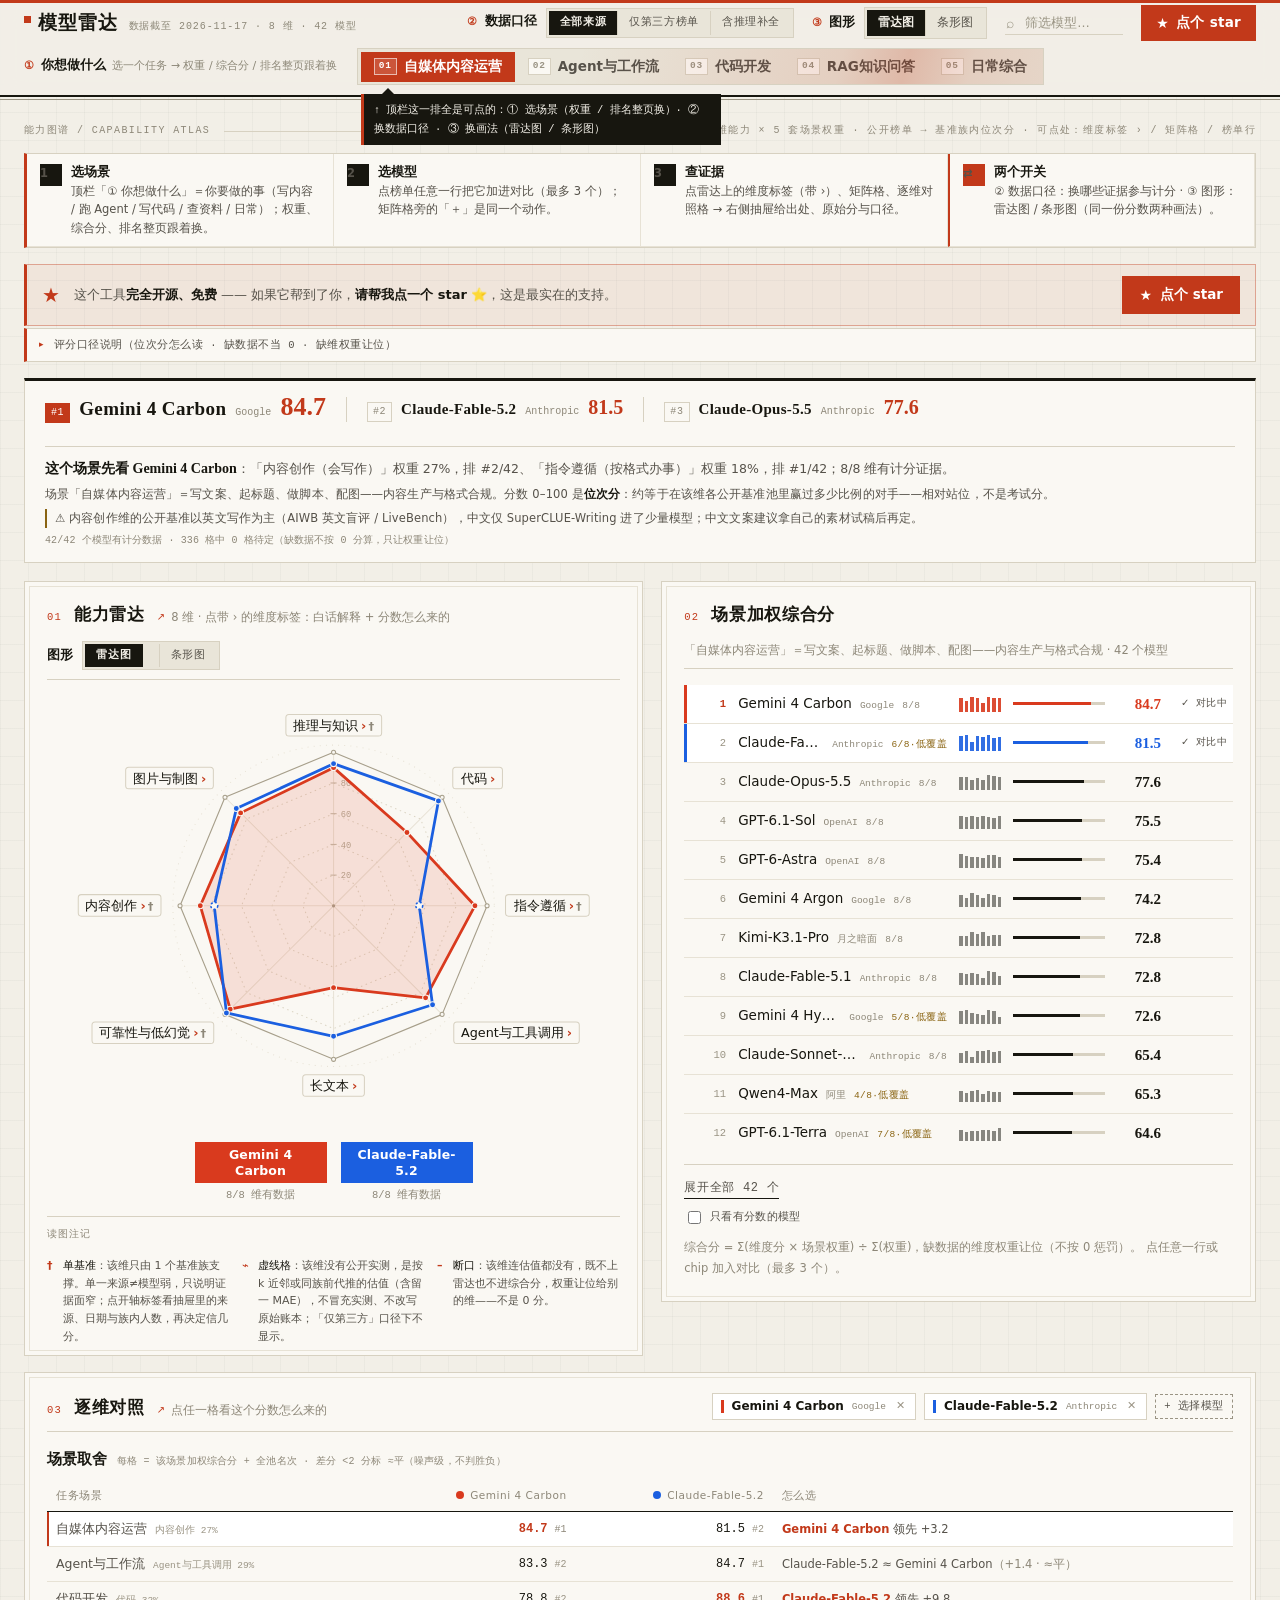
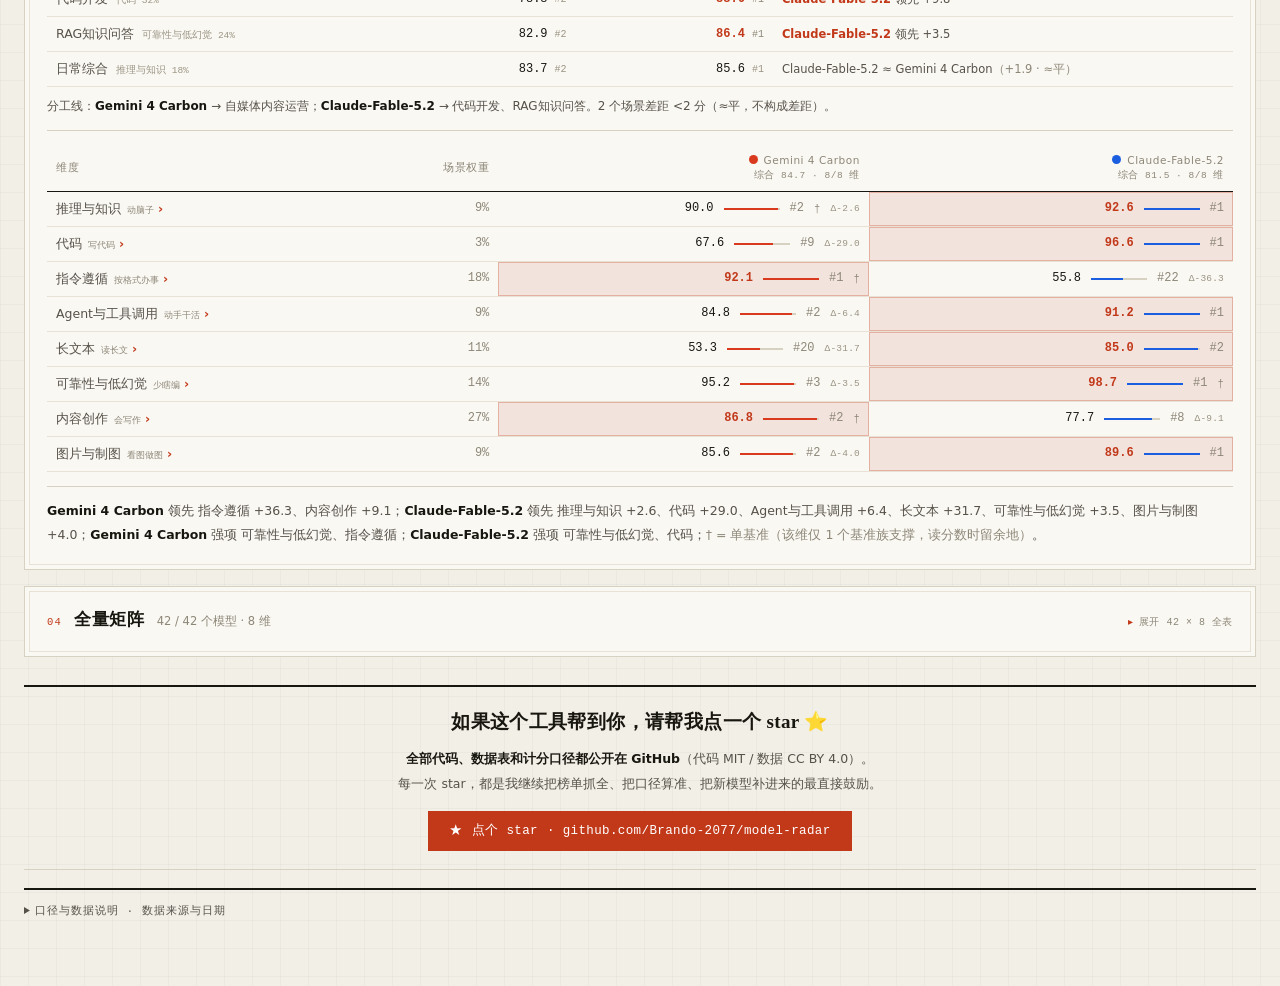
==== commit b3be9780: "style(v0.41.0): 雷达图注重设计——图例改为等大实心色块框(名在框内、色随雷达线)、覆盖读数移到框下、紧靠雷达正下方居中、字号加大；†单基准说明移到读图注记区并扩为三条动态注记(单基准/" ====
--- a/model-radar.html
+++ b/model-radar.html
@@ -287,8 +287,31 @@
   /* 雷达 */
   .radar-wrap svg{display:block;width:100%;max-width:600px;height:auto;margin:2px auto 0}
   @media (max-width:1120px){.radar-wrap svg{max-width:520px}}
-  .legend{display:flex;flex-wrap:wrap;gap:16px;margin-top:10px;font-size:12px;color:var(--ink-2)}
-  .legend i{display:inline-block;width:16px;height:3px;margin-right:7px;vertical-align:3px}
+  /* v0.41 图例重设计：色块框（名在框内）+ 覆盖读数，紧靠雷达正下方居中 */
+  .chart-body{display:block}
+  .legend{display:flex;flex-wrap:wrap;justify-content:center;gap:10px 14px;
+          margin:6px auto 0;font-size:13px;color:var(--ink-2)}
+  .legend .lg-item{display:flex;flex-direction:column;align-items:center;gap:4px}
+  .legend .lg-box{display:flex;align-items:center;justify-content:center;
+                  width:132px;min-height:34px;padding:5px 8px;color:#fff;
+                  font-size:12.5px;font-weight:500;line-height:1.25;text-align:center;
+                  letter-spacing:.01em;overflow:hidden}
+  .legend .lg-box b{overflow:hidden;text-overflow:ellipsis;display:-webkit-box;
+                    -webkit-box-orient:vertical;-webkit-line-clamp:2}
+  .legend .cov{margin-left:0;font-family:var(--f-mono);font-size:10.5px;color:var(--ink-3)}
+  .legend .muted{font-size:12px;color:var(--ink-3)}
+  /* 侧栏：解读注记（† 单基准 / 虚线推理格），与图同处一屏、随图滚动 */
+  .chart-notes{font-size:11px;line-height:1.6;color:var(--ink-2);
+               border-top:1px solid var(--rule);margin-top:12px;padding-top:10px;
+               display:grid;grid-template-columns:repeat(3,minmax(0,1fr));gap:12px}
+  .chart-notes .nt{font-family:var(--f-mono);font-size:10px;letter-spacing:.09em;
+                   color:var(--ink-3);text-transform:uppercase;display:block;
+                   grid-column:1/-1;margin-bottom:2px}
+  .chart-notes .note{display:block;position:relative;padding-left:16px;margin-bottom:0}
+  .chart-notes .note .mk{position:absolute;left:0;top:0;font-weight:700;color:var(--signal)}
+  .chart-notes .note b{color:var(--ink);font-weight:500}
+  .chart-notes .note[hidden]{display:none}
+  @media (max-width:760px){.chart-notes{grid-template-columns:1fr;gap:8px}}
   .cap{margin-top:14px;padding-top:10px;border-top:1px solid var(--rule-2);color:var(--ink-3);
        font-family:var(--f-mono);font-size:9.5px;letter-spacing:.08em;text-transform:uppercase}
   .cap .cap-opt{display:inline-flex;align-items:center;gap:7px;margin-left:10px;padding-left:10px;
@@ -310,7 +333,7 @@
      判读标记沿用全站语汇：推理值＝半透明＋虚线框，单基准＝†，颜色＝模型三色。 */
   #chart{gap:16px}
   #chart button{font-family:var(--f-mono);font-size:10.5px;letter-spacing:.08em;text-transform:uppercase}
-  .legend .cov{margin-left:6px;font-family:var(--f-mono);font-size:9.5px;color:var(--ink-3)}
+  /* 旧图例 cov 样式已移入上方 v0.41 定义 */
   /* 维度标签章（v0.14）：把「可以点」画出来 —— 纸色底 + 发丝边框 + 朱红 ›，
      悬停整章描朱红；点开 = 该维抽屉（白话详解 + 证据链）。画法见 renderRadar。 */
   .ax-tag{cursor:pointer}
@@ -318,7 +341,7 @@
   .ax-tag .lbl{font-family:var(--f-sans);font-size:12.5px;font-weight:500;fill:var(--ink)}
   .ax-tag .chev{fill:var(--signal);font-weight:700}
   .ax-tag .sfx{fill:var(--ink-3);font-weight:700;font-size:11px}   /* v0.19：单来源维度的 † 标记 */
-  .radar-legend .sfx-legend{color:var(--ink-3);font-size:11px;margin-left:10px}
+  /* v0.41：† 说明已移到右侧 .chart-notes，不再用 sfx-legend */
   .ax-tag:hover .bg{stroke:var(--signal);stroke-width:1.2}
   .bars{max-width:660px;margin:2px auto 0;padding:2px 4px}
   .bars .bh,.bars .brow{display:grid;grid-template-columns:104px 1fr 62px;column-gap:10px}
@@ -840,10 +863,23 @@
         </div>
       </div>
       <div id="chart-hint" hidden></div>
-      <div class="radar-wrap" id="radar-wrap"><svg id="radar" viewBox="0 0 560 430" aria-label="能力雷达图"></svg>
-        <div class="mob-hint">手机上建议切「条形图」逐维看数（雷达只作概览）→</div></div>
-      <div class="bars" id="bars" hidden></div>
-      <div class="legend" id="radar-legend"></div>
+      <div class="chart-body">
+        <div class="chart-main">
+          <div class="radar-wrap" id="radar-wrap"><svg id="radar" viewBox="0 0 560 430" aria-label="能力雷达图"></svg>
+            <div class="mob-hint">手机上建议切「条形图」逐维看数（雷达只作概览）→</div></div>
+          <div class="bars" id="bars" hidden></div>
+          <div class="legend" id="radar-legend"></div>
+        </div>
+        <aside class="chart-notes" id="chart-notes">
+          <span class="nt">读图注记</span>
+          <span class="note" id="note-single" hidden><span class="mk">†</span>
+            <b>单基准</b>：该维只由 1 个基准族支撑。单一来源≠模型弱，只说明证据面窄；点开轴标签看抽屉里的来源、日期与族内人数，再决定信几分。</span>
+          <span class="note" id="note-inf" hidden><span class="mk">⌁</span>
+            <b>虚线格</b>：该维没有公开实测，是按 k 近邻或同族前代推的估值（含留一 MAE），不冒充实测、不改写原始账本；「仅第三方」口径下不显示。</span>
+          <span class="note"><span class="mk">–</span>
+            <b>断口</b>：该维连估值都没有，既不上雷达也不进综合分，权重让位给别的维——不是 0 分。</span>
+        </aside>
+      </div>
       <div class="cap" id="chart-cap"><span id="chart-cap-text">8 DIMENSIONS · 0–100 位次分（约＝赢过对手比例） · 断口＝无计分证据</span><span class="cap-opt">图形口径<span class="seg mini" id="calib" title="只影响图形（雷达 / 条形），矩阵与榜单始终用维度分。维度分 = 直接画该维分数；池内位次 = 把每维按全池最低~最高拉伸到 0–100，用来看相对站位（不是绝对分）。"><button data-c="score" class="on">维度分</button><button data-c="pct">池内位次</button></span></span></div>
       <div class="wbar" id="wbar"></div>
       <div class="wlegend" id="wlegend"></div>
@@ -910,7 +946,7 @@
 <div id="pick-tip"></div>
 
 <!-- ==== 数据区 BEGIN（build.py 从 data/*.csv 生成，勿手改：会被覆盖）==== -->
-<script>window.RADAR_LEDGER = {"meta":{"title":"模型雷达图","version":"v0.40.0","built":"2026-11-17","sources":"LiveBench 2026-06-25（2026-06-25 快照） · SuperCLUE 2026-07/09 · Artificial Analysis 2026-04-01~2026-11-16 · LMArena 榜单 · SUYOUUMO 综合全球榜（2026-10-17） · 厂商官方渠道（含 DeepSeek官方） · 酥悠沫聚合（第三方） · 共 1259 条证据","disclaimer":"数据来自公开榜单，仅供选型参考，请以个人体感为准。⚠ 维度分不是绝对刻度：全部来源都已归并为「基准族内位次分」——你在该基准的模型池里赢过的对手比例（0-100）。同一基准跨来源只算一票；族内 2–3 个模型的基准为低置信证据，按 w=(n−1)/3 降权计入（×0.67 / ×0.33）；仅 1 个模型的基准不计分（单模型无对手，面值保留可查）。位次分是池内相对分：增减模型会让全池该维分数整体移动，跨期看图只比相对位次。","noteMissing":"v0.40 起「有信息优先于信息准」（用户 2026-11-17 拍板）：默认「全部来源」= 实测格照旧 + 缺测格用推理值补齐（8/8 全覆盖）；推理格在图上画虚线并在证据抽屉标注推理方法与留一 MAE，绝不冒充实测。「仅第三方榜单」仍只显示第三方实测（不补推理），缺维留白不记 0。","scopeSources":["Z.ai官方","dots官方","腾讯官方","NVIDIA官方","DeepSeek官方","酥悠沫-官方","Kimi官方","Google官方","Anthropic官方"],"scopeNote":"顶栏的数据口径开关（三个按钮）：「全部来源」（v0.40 调整）= 实测证据（含厂商自报）+ 缺测格用推理值补齐，画像 8/8 全覆盖；推理格虚线显示、可悬停看方法与依据；「仅第三方榜单」= 剔除厂商自报渠道（Z.ai / dots / 腾讯 / NVIDIA / DeepSeek / Kimi官方 / 酥悠沫-官方转录的厂商表），只保留第三方实测、缺维留白；「含推理补全」= 与「全部来源」等价（v0.40 起默认已含推理），保留按钮只为兼容旧深链。判断依据是来源渠道而非是否自家模型：NVIDIA 官方页给非自家模型报的分也排除。位次分按全池只算一次，口径只决定哪些证据进入维度均值。","infNote":"实线格＝实测，虚线格＝推理值（见单元格左上小点·悬停证据看方法与留一 MAE）。方法：M1 同族前版直推 —— DeepSeek-V4.1-Flash-1017 相对 0910 在同表基准上的平均涨幅；M2 池内k近邻 —— 按 8 维实测剖面的余弦相似度取最近邻加权，k 与留一 MAE 逐格写在证据里；M3 结构性估值 —— 纯文本模型的图片维等结构性不适用格，v0.40 起按「有信息优先」给保守估值并显式标注，不可当实测解读。所有推理值都不改写 raw、不冒充实测。","models":"42 个模型（待定 0 个）"},"dimensions":[{"name":"推理与知识","desc":"复杂推理、数理逻辑、通用与世界知识","alias":"动脑子","plain":"模型「动脑子」的基本功：遇到没背过的题，能不能一步步推出来、算得对；知识面够不够广。做题、分析、给建议这些「看起来聪明」的表现，大多建立在这一维上。","tasks":"解数学 / 逻辑题；看懂报表并做多步分析；专业领域问答（法律、医学、财务常识）；需要权衡取舍的方案推演。","advice":"常让它「分析问题、算数、给专业结论」就重点看这维；只做文字润色、日常闲聊，它没那么关键。","sources":"MMLU-Pro / GPQA Diamond / AIME / SuperCLUE-Reasoning","note":"合成自 LiveBench（Reasoning/Mathematics/Data Analysis）、AA（GPQA/HLE/CritPt）、SuperCLUE 数学/科学推理、NVIDIA 官方 MMLU Pro（2026-10-17 起）；0-100 直用或 ×100，LMArena 类目为池内 Elo 映射。","stats":{"all":{"fams":13,"models":39,"n":234,"names":["ARC-AGI-2","CritPt","GPQA-Diamond","HLE","HealthBench","LB2·Data Analysis","LB2·Reasoning","LB·Data Analysis","LB·Mathematics","LB·Reasoning","RiemannBench","SC·总排行榜-数学推理","SC·总排行榜-科学推理"]},"tp":{"fams":12,"models":37,"n":225,"names":["ARC-AGI-2","CritPt","GPQA-Diamond","HLE","HealthBench","LB2·Data Analysis","LB2·Reasoning","LB·Data Analysis","LB·Mathematics","LB·Reasoning","SC·总排行榜-数学推理","SC·总排行榜-科学推理"]}}},{"name":"代码","desc":"代码生成、修复、真实工程任务","alias":"写代码","plain":"写代码、改 bug、读懂既有项目的能力——尤其是在真实工程里把任务做完做对，而不只是写个片段。","tasks":"生成函数 / 页面代码；按报错定位并修复；跨文件重构；写测试与脚本；讲解陌生代码。","advice":"你是开发者、或常让它写脚本解决问题，这维就是核心；再结合「Agent与工具调用」看它能不能自己动手把活干完。","sources":"LiveCodeBench / SWE-bench Verified / Aider Polyglot","note":"LiveBench Coding、AA SciCode、SuperCLUE 智能体编程与 SWE-Agent 通过率、NVIDIA 官方 SWE-bench Verified、Z.ai 自报 CC-Bench-V2；各家\"代码\"基准难度分布不同，均值仅供横向参考。","stats":{"all":{"fams":15,"models":41,"n":179,"names":["DeepSWE","FrontierCode","FrontierCode-2.0","FrontierSWE-2","LB2·Coding","LB·Coding","NL2Repo","PostTrainBench","ProgramBench","SC·SWE-Agent总榜-通过率","SC·总排行榜-智能体编程","SWE-Marathon","SWE-bench Pro","SWE-sweep","SciCode"]},"tp":{"fams":7,"models":40,"n":142,"names":["FrontierCode","FrontierCode-2.0","LB2·Coding","LB·Coding","SC·SWE-Agent总榜-通过率","SC·总排行榜-智能体编程","SciCode"]}}},{"name":"指令遵循","desc":"严格按格式/字数/角色/约束输出不跑偏","alias":"按格式办事","plain":"你交代「要什么、不要什么、什么格式」，它能不能一条不落地照做，而不是自由发挥、答非所问。","tasks":"按模板输出结构化结果（表格 / JSON）；限字数或格式的改写；角色扮演；遵守「必须包含 / 严禁出现」类约束。","advice":"做内容运营、批量处理、工单报表类任务时最要紧——不听话的模型会让你返工；单轮闲聊几乎感知不到。","sources":"IFEval / MultiIF / SysBench","note":"LiveBench IF、AA IFBench、SuperCLUE 精确指令遵循、NVIDIA 官方 IFBench(loose)；均为格式合规类准确率指标（图灵坐标媒体分已于 2026-10-17 随媒体子系统移除）。2026-10-21 起另接 techgogogo「AI产品狙击手」Q1 强约束指令遵循（中文，10 句各 1 分、单人主观判分；每模型取最近一次测评、接入渠道与思考档各异）——只作参考，与 IFBench 类指标不等价。","stats":{"all":{"fams":5,"models":34,"n":78,"names":["Arena-IF","IFBench","LB·IF (Instruction Following)","SC·总排行榜-精确指令遵循","TGG·Q1指令遵循"]},"tp":{"fams":5,"models":33,"n":77,"names":["Arena-IF","IFBench","LB·IF (Instruction Following)","SC·总排行榜-精确指令遵循","TGG·Q1指令遵循"]}}},{"name":"Agent与工具调用","desc":"函数调用、多步任务规划、MCP 工具使用","alias":"动手干活","plain":"模型能不能「动手干活」：调用工具、查资料、读写文件，把多步任务从规划一路执行到完成，而不是只回一段话。","tasks":"AI 编程助手改项目；自动搜索资料并汇总；多步流程自动化（填表、数据管道）；串联 MCP 等外部工具。","advice":"用或打算用「AI 智能体 / 编程助手」类产品，就重点看这维——它决定任务能不能端到端跑完、卡住时会不会胡编结果。","sources":"BFCL / τ²-Bench / BrowseComp / MCP-RADAR","note":"LiveBench Agentic Coding、AA Terminal-Bench 4.0 / AutomationBench / τ²-bench（2026-10-17 起）、SuperCLUE 任务规划 / Terminal、NVIDIA 官方 BrowseComp；多步任务成功率类指标。","stats":{"all":{"fams":22,"models":42,"n":299,"names":["APEX-Agents","Agents' Last Exam","Apex Bench v1.1","AutomationBench","GDPval-AA","HLE-w/tools","LB2·Browser","LB2·Long Agentic","LB·Agentic Coding","OSWorld-2.1-Offline","Remote-Labor-Index","SC·Terminal总榜-总分","SC·总排行榜-智能体任务规划","TB-Science","TB2.1","TB4.0","TB4.1","Toolathlon","enterprise-ops-gym","itbench-sre","tau2-banking","tau2-bench"]},"tp":{"fams":14,"models":40,"n":264,"names":["APEX-Agents","AutomationBench","GDPval-AA","LB2·Browser","LB2·Long Agentic","LB·Agentic Coding","SC·Terminal总榜-总分","SC·总排行榜-智能体任务规划","TB-Science","TB4.0","enterprise-ops-gym","itbench-sre","tau2-banking","tau2-bench"]}}},{"name":"长文本","desc":"长上下文理解、检索、多跳定位不遗漏","alias":"读长文","plain":"一次能装下并「真正用上」多少材料：几万字文档里找细节、跨章节找关联。上下文窗口大 ≠ 用得好，看的应是有效长度。","tasks":"长合同 / 论文 / 财报问答；整库代码审阅；长会议记录总结；多份材料交叉比对。","advice":"常喂长文档、做资料研究就看它；若只用短问答、写短文案，不必为「超大上下文」的溢价买单。","sources":"RULER / LongBench v2 / MRCR","note":"SuperCLUE 长上下文（256K/1M）与 AA AA-LCR；注意窗口大 ≠ 用得好，看有效长度。","stats":{"all":{"fams":6,"models":40,"n":94,"names":["AA-LCR","AA-MLCR","GraphWalks","SC·总排行榜-超长上下文","SC·长上下文1M-总分","SC·长上下文256K-总分"]},"tp":{"fams":5,"models":40,"n":88,"names":["AA-LCR","AA-MLCR","SC·总排行榜-超长上下文","SC·长上下文1M-总分","SC·长上下文256K-总分"]}}},{"name":"可靠性与低幻觉","desc":"事实准确、宁说不知道不编造","alias":"少瞎编","plain":"不知道时肯不肯说「不知道」，还是会编一个听着很真的答案。衡量的是事实性问题上的「不说假话」程度。","tasks":"事实核查；查资料问答；引用数据与出处；错了代价高的场合（医疗、法律、财务的初步咨询）。","advice":"只要你在意「别被忽悠」，就重点看这维；反过来，写故事、想创意时「会编」是优点，别用这维一棒子打死。","sources":"SimpleQA / ChineseSimpleQA / 幻觉榜(Vectara)","note":"AA Omniscience Index（指数类：先做池内 min-max，再统一折算为基准族内位次分）；池内含负值模型，增减模型会移动池内相对关系。","stats":{"all":{"fams":3,"models":41,"n":83,"names":["AA-Omni指数","Arena-Agent-Signal","SC·总排行榜-幻觉控制"]},"tp":{"fams":3,"models":41,"n":83,"names":["AA-Omni指数","Arena-Agent-Signal","SC·总排行榜-幻觉控制"]}}},{"name":"内容创作","desc":"中文文风、创意、结构化写作、爆款敏感度","alias":"会写作","plain":"写作与创意的「手感」：中文文风、结构组织、标题文案的网感。数据仍偏薄——中文只有少数模型进了 SuperCLUE 写作榜，其余模型这一维是英文口径或无数据，体感为王。","tasks":"公众号 / 小红书文案；起标题；故事与剧情创作；品牌文案润色；长文改写。","advice":"做自媒体、营销、写作就看它，但建议拿自己的素材实际试稿——数据只作起步参考。","sources":"SuperCLUE-Writing / LiveBench Language / AIWB 英文写作盲评","note":"目前四源撑：LiveBench Language + LiveBench 2.0 Research（2026-10-14，开放式研究简报→书面报告，rubric 评分）+ AIWB 英文写作盲评（2026-10-13 快照）+ SuperCLUE-Writing（2026-05-18 中文原生创意写作，仅少量精确同款模型，独立基准族）；AIWB 为 AI 盲评 Bradley–Terry，0-100 且 50=平均模型，统一折算为基准族内位次分。","stats":{"all":{"fams":6,"models":34,"n":94,"names":["AIWB写作盲评","Arena-Creative","EQBench-CW-v3","LB2·Research","LB·Language","SC·Writing总榜-总分"]},"tp":{"fams":6,"models":34,"n":94,"names":["AIWB写作盲评","Arena-Creative","EQBench-CW-v3","LB2·Research","LB·Language","SC·Writing总榜-总分"]}}},{"name":"图片与制图","desc":"多模态图片理解与细节捕获、前端页面美化与设计复刻还原","alias":"看图做图","plain":"两件事合在一维：看懂图片（细节、图表、截图里的信息）＋ 按设计稿还原页面、美化界面。纯文本模型天然没有这维，页面会标「待定」。","tasks":"读图问答；识别发票 / 表格截图；图表理解；设计稿（Figma）复刻成前端页面；界面美化。","advice":"做多模态应用、前端复刻就看它；纯文本选型时这维留空不影响你的判断。","sources":"MMMU-Pro / WebDev Arena / Design Arena","note":"AA MMMU-Pro（0-1 ×100 绝对分）+ WebDev Arena Elo（池内 min-max 后折位次分）+ Z.ai Design2Code（GLM-5V-Turbo 设计稿→代码）；两源量纲不同，单源高分可能超过双源均值，解读时看证据条数。","stats":{"all":{"fams":13,"models":38,"n":150,"names":["AA-3D-Elo","BabyVision","BenchCAD-2-1","Blueprint-Bench-2","Chartography","Chartography-no-tools","Code2Video-Elo","DesignArena-Elo","LB2·Design","MMMU-Pro","Vision-Elo","WebDev-Elo","ZeroBench"]},"tp":{"fams":7,"models":34,"n":126,"names":["AA-3D-Elo","Code2Video-Elo","DesignArena-Elo","LB2·Design","MMMU-Pro","Vision-Elo","WebDev-Elo"]}}}],"scenarios":[{"name":"自媒体内容运营","weights":{"推理与知识":9.1,"代码":2.7,"指令遵循":18.2,"Agent与工具调用":9.1,"长文本":10.9,"可靠性与低幻觉":13.6,"内容创作":27.3,"图片与制图":9.1}},{"name":"Agent与工作流","weights":{"推理与知识":19.0,"代码":9.5,"指令遵循":19.0,"Agent与工具调用":28.6,"长文本":9.5,"可靠性与低幻觉":6.7,"内容创作":2.9,"图片与制图":4.8}},{"name":"代码开发","weights":{"推理与知识":18.2,"代码":31.8,"指令遵循":10.9,"Agent与工具调用":13.6,"长文本":9.1,"可靠性与低幻觉":4.6,"内容创作":2.7,"图片与制图":9.1}},{"name":"RAG知识问答","weights":{"推理与知识":19.4,"代码":2.9,"指令遵循":14.6,"Agent与工具调用":11.6,"长文本":19.4,"可靠性与低幻觉":24.3,"内容创作":4.9,"图片与制图":2.9}},{"name":"日常综合","weights":{"推理与知识":18.5,"代码":11.1,"指令遵循":13.9,"Agent与工具调用":12.0,"长文本":9.3,"可靠性与低幻觉":13.9,"内容创作":13.9,"图片与制图":7.4}}],"models":[{"name":"Agnes 2.5 Pro Theta","scores":{"Agent与工具调用":23.9,"代码":38.0,"可靠性与低幻觉":6.6,"图片与制图":21.4,"推理与知识":27.5,"长文本":82.9},"sf":{"可靠性与低幻觉":"AA-Omni指数","图片与制图":"MMMU-Pro","长文本":"AA-LCR"},"scoresInf":{"Agent与工具调用":23.9,"代码":38.0,"内容创作":21.7,"可靠性与低幻觉":6.6,"图片与制图":21.4,"指令遵循":41.2,"推理与知识":27.5,"长文本":82.9},"company":"Agnes AI","open":false,"date":"2026-11-07","note":"Agnes 2.5 Pro 系 Theta 档；1M 上下文；AA 分项以周计陆续补充"},{"name":"Claude-Fable-5.1","scores":{"Agent与工具调用":70.3,"代码":65.6,"内容创作":82.2,"可靠性与低幻觉":84.5,"图片与制图":55.2,"指令遵循":77.6,"推理与知识":75.1,"长文本":43.0},"scoresTp":{"Agent与工具调用":78.0,"代码":85.6,"内容创作":82.2,"可靠性与低幻觉":84.5,"图片与制图":75.2,"指令遵循":77.6,"推理与知识":81.6,"长文本":59.4},"company":"Anthropic","open":false},{"name":"Claude-Fable-5.2","scores":{"Agent与工具调用":91.2,"代码":96.6,"可靠性与低幻觉":98.7,"图片与制图":89.6,"推理与知识":92.6,"长文本":85.0},"sf":{"可靠性与低幻觉":"AA-Omni指数"},"scoresTp":{"Agent与工具调用":93.6,"代码":98.2,"可靠性与低幻觉":98.7,"推理与知识":92.6,"长文本":85.0},"sfTp":{"可靠性与低幻觉":"AA-Omni指数"},"scoresInf":{"Agent与工具调用":91.2,"代码":96.6,"内容创作":77.7,"可靠性与低幻觉":98.7,"图片与制图":89.6,"指令遵循":55.8,"推理与知识":92.6,"长文本":85.0},"company":"Anthropic","open":false,"date":"2026-11-09","note":"Fable 5.1 下一代（$8/$40 每百万 tokens）；与 Mythos 5.2 同期双发（Mythos=无安全防护版，AA 未单列不入池）；官方发布文对照表 2026-11-09"},{"name":"Claude-Opus-5.5","scores":{"Agent与工具调用":75.1,"代码":79.3,"内容创作":84.1,"可靠性与低幻觉":95.8,"图片与制图":80.1,"指令遵循":62.5,"推理与知识":78.4,"长文本":62.4},"scoresTp":{"Agent与工具调用":77.3,"代码":93.2,"内容创作":84.1,"可靠性与低幻觉":95.8,"图片与制图":94.2,"指令遵循":62.5,"推理与知识":83.8,"长文本":78.6},"company":"Anthropic","open":false},{"name":"Claude-Sonnet-5.5","scores":{"Agent与工具调用":73.3,"代码":73.0,"内容创作":67.6,"可靠性与低幻觉":82.3,"图片与制图":72.0,"指令遵循":35.4,"推理与知识":64.2,"长文本":76.2},"scoresTp":{"Agent与工具调用":78.7,"代码":83.8,"内容创作":67.6,"可靠性与低幻觉":82.3,"图片与制图":80.9,"指令遵循":35.4,"推理与知识":64.2,"长文本":76.2},"company":"Anthropic","open":false},{"name":"DeepSeek-V4-Pro","scores":{"Agent与工具调用":48.5,"代码":27.7,"内容创作":29.6,"可靠性与低幻觉":17.1,"图片与制图":21.6,"指令遵循":45.7,"推理与知识":56.3,"长文本":71.7},"sf":{"可靠性与低幻觉":"AA-Omni指数"},"company":"深度求索","open":true,"date":"2026-08-13","note":"1600B MoE（激活 49B）· 上下文 1M · MIT 开源（参数自 AA 单模型页 2026-11-16 核对）"},{"name":"DeepSeek-V4.1-Flash","scores":{"Agent与工具调用":50.7,"代码":64.2,"内容创作":35.9,"可靠性与低幻觉":61.1,"图片与制图":35.2,"指令遵循":65.9,"推理与知识":57.8,"长文本":71.9},"scoresTp":{"Agent与工具调用":58.5,"代码":68.8,"内容创作":35.9,"可靠性与低幻觉":61.1,"图片与制图":41.6,"指令遵循":65.9,"推理与知识":57.8,"长文本":71.9},"company":"深度求索","open":true,"date":"2026-09-10","note":"0910 版；同代新版 DeepSeek-V4.1-Flash-1017（2026-10-17）已单列一册；552B MoE（激活 16B）· 上下文 1M · MIT 开源（2026-11-16 AA 核对）"},{"name":"DeepSeek-V4.1-Flash-1017","scores":{"Agent与工具调用":55.0,"代码":73.6,"内容创作":65.6,"可靠性与低幻觉":34.8,"图片与制图":65.2,"指令遵循":76.2,"推理与知识":58.0,"长文本":65.1},"sf":{"内容创作":"LB2·Research"},"scoresTp":{"Agent与工具调用":60.5,"代码":67.8,"内容创作":65.6,"可靠性与低幻觉":34.8,"图片与制图":66.5,"指令遵循":76.2,"推理与知识":58.0,"长文本":65.1},"sfTp":{"内容创作":"LB2·Research"},"company":"深度求索","open":true,"date":"2026-10-17","note":"552B MoE（输入激活 8B / 输出激活 16B；384 路由专家 + 1 共享，每 token 6 个）· 上下文 1M tokens（max_tokens ≥256K）· fp8 权值 / fp4 专家 · MIT 开源；reasoning_effort 1–100 连续可调 · API 名 deepseek-flash；2026-10-20 补入 AA 第三方 8 项（HLE / CritPt / SciCode / TB4.0 / LCR / MMMU-Pro / Automation / Omni）；2026-10-21 补入 LiveBench 2.0 七套件（Research→内容创作、Design→图片与制图、Coding/Browser/Long Agentic/Reasoning/Data Analysis）与「AI产品狙击手」Q1 强约束指令遵循（10/10），**8 维全部有实测证据、不再依赖推理值**；Design Arena 1309 Elo（2026-10-25 补）"},{"name":"Dots-3-Note-Preview","scores":{"Agent与工具调用":16.7,"代码":13.7,"指令遵循":68.8,"推理与知识":14.7},"sf":{"Agent与工具调用":"TB2.1","指令遵循":"IFBench","推理与知识":"ARC-AGI-2"},"scoresTp":{},"scoresInf":{"Agent与工具调用":16.7,"代码":13.7,"内容创作":26.3,"可靠性与低幻觉":61.6,"图片与制图":34.3,"指令遵循":68.8,"推理与知识":14.7,"长文本":40.6},"company":"小红书","open":true},{"name":"Doubao-Seed-2.1-Pro","scores":{"Agent与工具调用":40.0,"代码":11.1,"可靠性与低幻觉":36.1,"图片与制图":15.6,"指令遵循":28.7,"推理与知识":60.0,"长文本":6.5},"sf":{"代码":"SC·总排行榜-智能体编程","可靠性与低幻觉":"SC·总排行榜-幻觉控制","图片与制图":"WebDev-Elo"},"scoresTp":{"Agent与工具调用":40.0,"代码":11.1,"可靠性与低幻觉":36.1,"图片与制图":15.6,"指令遵循":28.7,"推理与知识":60.0,"长文本":11.5},"sfTp":{"代码":"SC·总排行榜-智能体编程","可靠性与低幻觉":"SC·总排行榜-幻觉控制","图片与制图":"WebDev-Elo","长文本":"SC·总排行榜-超长上下文"},"scoresInf":{"Agent与工具调用":40.0,"代码":11.1,"内容创作":81.1,"可靠性与低幻觉":36.1,"图片与制图":15.6,"指令遵循":28.7,"推理与知识":60.0,"长文本":6.5},"company":"字节","open":false},{"name":"ERNIE-5.1","scores":{"Agent与工具调用":25.0,"代码":2.8,"内容创作":90.0,"可靠性与低幻觉":80.6,"指令遵循":75.0,"推理与知识":23.4},"sf":{"Agent与工具调用":"SC·总排行榜-智能体任务规划","代码":"SC·总排行榜-智能体编程","内容创作":"SC·Writing总榜-总分","可靠性与低幻觉":"SC·总排行榜-幻觉控制","指令遵循":"SC·总排行榜-精确指令遵循"},"scoresInf":{"Agent与工具调用":25.0,"代码":2.8,"内容创作":90.0,"可靠性与低幻觉":80.6,"图片与制图":37.6,"指令遵循":75.0,"推理与知识":23.4,"长文本":21.1},"company":"百度","open":false},{"name":"GLM-5.1","scores":{"Agent与工具调用":22.4,"代码":7.8,"内容创作":33.6,"可靠性与低幻觉":36.8,"图片与制图":52.2,"指令遵循":38.7,"推理与知识":13.9,"长文本":9.8},"sf":{"代码":"SciCode","可靠性与低幻觉":"AA-Omni指数","图片与制图":"DesignArena-Elo"},"company":"智谱","open":true,"date":"2026-04-07","note":"GLM-5 系列上一代（AA 页为 Reasoning 档；200K 上下文）；Design Arena 1290 Elo（图片维缺口 2026-10-25 补上）"},{"name":"GLM-5.2","scores":{"Agent与工具调用":34.3,"代码":48.0,"内容创作":44.7,"可靠性与低幻觉":37.4,"图片与制图":45.7,"指令遵循":35.8,"推理与知识":35.2,"长文本":28.0},"sf":{"图片与制图":"DesignArena-Elo"},"company":"智谱","open":true,"date":"2026-06-16","note":"GLM-5 中间代（max 档；1M 上下文；2026-07 SuperCLUE 总榜第 12）；2026-10-25 补 Design Arena 1283 + AIWB 英文写作 76.4（图片与内容创作缺口已填）"},{"name":"GLM-5.3","scores":{"Agent与工具调用":63.5,"代码":46.6,"内容创作":61.4,"可靠性与低幻觉":36.6,"图片与制图":41.6,"指令遵循":45.4,"推理与知识":45.5,"长文本":47.0},"scoresTp":{"Agent与工具调用":63.5,"代码":50.4,"内容创作":61.4,"可靠性与低幻觉":36.6,"图片与制图":41.6,"指令遵循":45.4,"推理与知识":45.5,"长文本":47.0},"company":"智谱","open":true},{"name":"GLM-5.3 Flash","scores":{"Agent与工具调用":48.1,"代码":36.0,"内容创作":31.2,"可靠性与低幻觉":38.0,"图片与制图":37.9,"指令遵循":29.6,"推理与知识":32.4,"长文本":36.7},"company":"智谱","open":true,"note":"轻量档（320B MoE / 18B 激活 · 1M 上下文 · MIT）；2026-10-31 复核：AA 全部计分子分与 0928 逐位一致、LiveBench 20261023 仍为最新 release、AA IFBench 仍为 null——位次分偏低源于旗舰池密度（GPQA 91.2% 绝对分很高但池内正好中位），非数据陈旧；AA 已全局改基线（AA-Index 41.81→27.75，留档已更新、不映射）"},{"name":"GLM-5v-Turbo","scores":{"Agent与工具调用":78.6,"可靠性与低幻觉":1.3,"图片与制图":6.7,"指令遵循":6.2,"推理与知识":2.8,"长文本":4.3},"sf":{"Agent与工具调用":"tau2-bench","可靠性与低幻觉":"AA-Omni指数","指令遵循":"IFBench","长文本":"AA-LCR"},"scoresInf":{"Agent与工具调用":78.6,"代码":34.8,"内容创作":41.4,"可靠性与低幻觉":1.3,"图片与制图":6.7,"指令遵循":6.2,"推理与知识":2.8,"长文本":4.3},"company":"智谱","open":false},{"name":"GPT-6-Astra","scores":{"Agent与工具调用":67.5,"代码":73.3,"内容创作":81.6,"可靠性与低幻觉":83.1,"图片与制图":71.3,"指令遵循":69.5,"推理与知识":84.5,"长文本":62.7},"scoresTp":{"Agent与工具调用":73.6,"代码":73.8,"内容创作":81.6,"可靠性与低幻觉":83.1,"图片与制图":80.8,"指令遵循":69.5,"推理与知识":88.0,"长文本":69.1},"company":"OpenAI","open":false},{"name":"GPT-6-Luna","scores":{"Agent与工具调用":34.9,"代码":47.5,"内容创作":20.6,"可靠性与低幻觉":32.8,"图片与制图":47.7,"指令遵循":8.8,"推理与知识":34.1,"长文本":69.8},"sf":{"指令遵循":"LB·IF (Instruction Following)"},"company":"OpenAI","open":false},{"name":"GPT-6-Sol","scores":{"Agent与工具调用":55.9,"代码":72.8,"内容创作":54.6,"可靠性与低幻觉":62.8,"图片与制图":60.1,"指令遵循":42.4,"推理与知识":66.7,"长文本":79.5},"company":"OpenAI","open":false},{"name":"GPT-6.1-Sol","scores":{"Agent与工具调用":73.0,"代码":75.2,"内容创作":71.2,"可靠性与低幻觉":71.5,"图片与制图":77.7,"指令遵循":80.1,"推理与知识":79.5,"长文本":80.7},"company":"OpenAI","open":false,"date":"2026-09-29","note":"GPT-6.1 代旗舰（Max 档），取代 GPT-6 Sol；AA 页 ifbench/gpqa 为空，指令遵循/可靠性暂无公开证据"},{"name":"GPT-6.1-Terra","scores":{"Agent与工具调用":62.2,"代码":52.7,"内容创作":59.5,"可靠性与低幻觉":68.6,"图片与制图":78.6,"推理与知识":68.0,"长文本":68.0},"sf":{"内容创作":"AIWB写作盲评","图片与制图":"MMMU-Pro"},"scoresTp":{"Agent与工具调用":64.0,"代码":51.5,"内容创作":59.5,"可靠性与低幻觉":68.6,"图片与制图":78.6,"推理与知识":68.0,"长文本":68.0},"sfTp":{"内容创作":"AIWB写作盲评","图片与制图":"MMMU-Pro"},"scoresInf":{"Agent与工具调用":62.2,"代码":52.7,"内容创作":59.5,"可靠性与低幻觉":68.6,"图片与制图":78.6,"指令遵循":61.5,"推理与知识":68.0,"长文本":68.0},"company":"OpenAI","open":false,"date":"2026-10-26","note":"GPT-6.1 代中端旗舰（Max 档），取代 GPT-5.6 Terra；AA 评测陆续补充中"},{"name":"Gemini 3.5 Flash-Lite","scores":{"Agent与工具调用":16.9,"代码":4.8,"内容创作":15.7,"可靠性与低幻觉":53.9,"图片与制图":42.9,"推理与知识":4.2,"长文本":9.6},"sf":{"可靠性与低幻觉":"AA-Omni指数"},"scoresInf":{"Agent与工具调用":16.9,"代码":4.8,"内容创作":15.7,"可靠性与低幻觉":53.9,"图片与制图":42.9,"指令遵循":46.5,"推理与知识":4.2,"长文本":9.6},"company":"Google","open":false,"date":"2026-07-21","note":"Google 轻量（2026-07-21）；1M 上下文；纯文本输出；AA 有 GPQA / HLE / CritPt / SciCode / TB4.0 / TB2.1 / LCR / MMMU-Pro / Automation / Omni；TB4.0 1.0 与 TB2.1 53.6 差距大（同族只取 TB4.0）；无 LiveBench 2.0 / Design Arena / Q1，指令遵循与内容创作待定"},{"name":"Gemini 3.8 Flash","scores":{"Agent与工具调用":42.3,"代码":36.4,"内容创作":58.8,"可靠性与低幻觉":51.1,"图片与制图":47.5,"指令遵循":74.1,"推理与知识":51.4,"长文本":29.6},"company":"Google","open":false,"date":"2026-09-02","note":"Google 主力（2026-09-02）；1M 上下文；纯文本输出；AA 有 GPQA / HLE / CritPt / SciCode / TB4.0 / TB2.1 / LCR / MMMU-Pro / Automation / Omni；TB4.0 19.7 与 TB2.1 87.6 差距大（同族只取 TB4.0）；LiveBench 2.0 七套件；Design Arena 1299 Elo；Q1 10/10"},{"name":"Gemini 4 Argon","scores":{"Agent与工具调用":72.8,"代码":56.0,"内容创作":74.1,"可靠性与低幻觉":81.3,"图片与制图":63.1,"指令遵循":87.9,"推理与知识":75.9,"长文本":56.2},"scoresTp":{"Agent与工具调用":77.5,"代码":67.9,"内容创作":74.1,"可靠性与低幻觉":81.3,"图片与制图":60.0,"指令遵循":87.9,"推理与知识":76.7,"长文本":51.7},"company":"Google","open":false,"date":"2026-09-30","note":"Google 最新旗舰（AA 记 2026-09-30；Antigravity 渠道 10-13 上线）；1M 上下文；纯文本输出；AA 有 HLE / CritPt / SciCode / TB4.0 / LCR / Automation / Omni，缺 GPQA / MMMU-Pro / IFBench / TB2.1 / τ²；LiveBench 2.0 七套件 61.2-95.1（20261023）；Design Arena 1314 Elo；AI产品狙击手 Q1 10/10"},{"name":"Gemini 4 Carbon","scores":{"Agent与工具调用":84.8,"代码":67.6,"内容创作":86.8,"可靠性与低幻觉":95.2,"图片与制图":85.6,"指令遵循":92.1,"推理与知识":90.0,"长文本":53.3},"sf":{"内容创作":"Arena-Creative","指令遵循":"Arena-IF","推理与知识":"RiemannBench"},"scoresTp":{"Agent与工具调用":93.0,"代码":80.0,"内容创作":86.8,"可靠性与低幻觉":95.2,"指令遵循":92.1,"长文本":35.0},"sfTp":{"代码":"FrontierCode-2.0","内容创作":"Arena-Creative","指令遵循":"Arena-IF"},"company":"Google","open":false,"date":"2026-10-28","note":"Gemini 4 代新旗舰（High 档），AA Index v5.0 59 分列第一；发布仅数日，AA 仅上线部分评测，覆盖暂 2/8"},{"name":"Gemini 4 Hydrogen","scores":{"Agent与工具调用":60.9,"代码":84.4,"可靠性与低幻觉":89.5,"图片与制图":43.8,"长文本":56.1},"sf":{"可靠性与低幻觉":"AA-Omni指数","图片与制图":"Chartography-no-tools","长文本":"AA-MLCR"},"scoresTp":{"Agent与工具调用":79.4,"代码":75.0,"可靠性与低幻觉":89.5,"长文本":56.1},"sfTp":{"代码":"FrontierCode-2.0","可靠性与低幻觉":"AA-Omni指数","长文本":"AA-MLCR"},"scoresInf":{"Agent与工具调用":60.9,"代码":84.4,"内容创作":82.6,"可靠性与低幻觉":89.5,"图片与制图":43.8,"指令遵循":69.9,"推理与知识":79.3,"长文本":56.1},"company":"Google","open":false,"date":"2026-11-12","note":"Gemini 4 系快速执行档（官方明示由 Carbon 派生）；首周证据=Agent+图片碎片，AA 分项以周计陆续补充；AA-Index 53.9/Omni 46.3 新基线留档不映射"},{"name":"Hunyuan-Hy3","scores":{"Agent与工具调用":13.0,"代码":33.8,"内容创作":22.9,"可靠性与低幻觉":36.7,"图片与制图":8.0,"指令遵循":58.3,"推理与知识":45.0,"长文本":15.7},"sf":{"指令遵循":"SC·总排行榜-精确指令遵循","长文本":"AA-LCR"},"company":"腾讯","open":true},{"name":"Hunyuan-Hy4","scores":{"Agent与工具调用":56.1,"代码":67.3,"可靠性与低幻觉":49.4,"图片与制图":50.5,"长文本":80.3},"sf":{"长文本":"AA-MLCR"},"scoresTp":{"Agent与工具调用":60.2,"代码":65.0,"可靠性与低幻觉":49.4,"长文本":80.3},"sfTp":{"代码":"FrontierCode-2.0","长文本":"AA-MLCR"},"scoresInf":{"Agent与工具调用":56.1,"代码":67.3,"内容创作":30.6,"可靠性与低幻觉":49.4,"图片与制图":50.5,"指令遵循":34.6,"推理与知识":45.3,"长文本":80.3},"company":"腾讯","open":false,"date":"2026-11-03","note":"Hy4 preview（08-28 开源）的正式发布版（11-03 转闭源 API）；多模态（图文输入）；证据=发布页附录 34 项中的公开基准 13 项（DataLearner 转录定位）+ Arena 官方榜"},{"name":"Hy4 preview","scores":{"Agent与工具调用":34.0,"代码":29.0,"内容创作":21.4,"可靠性与低幻觉":15.2,"指令遵循":31.1,"推理与知识":41.9,"长文本":34.6},"sf":{"内容创作":"AIWB写作盲评","长文本":"SC·总排行榜-超长上下文"},"scoresTp":{"代码":25.0,"内容创作":21.4,"可靠性与低幻觉":15.2,"指令遵循":31.1,"推理与知识":13.9,"长文本":34.6},"sfTp":{"代码":"SC·总排行榜-智能体编程","内容创作":"AIWB写作盲评","推理与知识":"SC·总排行榜-数学推理","长文本":"SC·总排行榜-超长上下文"},"scoresInf":{"Agent与工具调用":34.0,"代码":29.0,"内容创作":21.4,"可靠性与低幻觉":15.2,"图片与制图":42.5,"指令遵循":31.1,"推理与知识":41.9,"长文本":34.6},"company":"腾讯","open":true,"note":"；纯文本模型（官方模态=文本→文本），图片与制图维为结构性缺失"},{"name":"Kimi-K2.6","scores":{"Agent与工具调用":18.7,"代码":34.0,"内容创作":33.2,"可靠性与低幻觉":46.1,"图片与制图":40.4,"指令遵循":29.8,"推理与知识":25.5,"长文本":30.4},"sf":{"可靠性与低幻觉":"AA-Omni指数"},"company":"月之暗面","open":true},{"name":"Kimi-K2.7-Code","scores":{"Agent与工具调用":21.9,"代码":18.9,"内容创作":38.2,"可靠性与低幻觉":9.2,"图片与制图":28.3,"指令遵循":16.8,"推理与知识":22.6,"长文本":20.5},"sf":{"内容创作":"LB·Language","可靠性与低幻觉":"AA-Omni指数","图片与制图":"DesignArena-Elo"},"company":"月之暗面","open":true},{"name":"Kimi-K3","scores":{"Agent与工具调用":53.2,"代码":62.8,"内容创作":70.6,"可靠性与低幻觉":54.9,"图片与制图":57.3,"指令遵循":69.4,"推理与知识":57.9,"长文本":70.7},"company":"月之暗面","open":true},{"name":"Kimi-K3.1-Pro","scores":{"Agent与工具调用":76.9,"代码":60.9,"内容创作":68.8,"可靠性与低幻觉":61.7,"图片与制图":68.1,"指令遵循":86.1,"推理与知识":62.5,"长文本":86.7},"sf":{"指令遵循":"SC·总排行榜-精确指令遵循"},"company":"月之暗面","open":false,"date":"2026-10-23","note":"K3 的后训练加强版（2.8T MoE、激活 104B、1M 上下文）；2026-10-23 API 上线（K3.1 系列首款，另有 Highspeed 快速版未单列），官方宣布 2026-11-04 前发布完整权重、届时复核开源状态；AA slug kimi-k3-1-pro；LiveBench 2.0 七套件（全池已统一 20261023 release）；TGG 10-24 测评为定性描述、无分题评分，未入账；指令遵循暂无公开证据（AA ifbench=null）"},{"name":"MiMo-V2.6-Pro","scores":{"Agent与工具调用":59.7,"代码":45.9,"内容创作":34.8,"可靠性与低幻觉":18.2,"图片与制图":49.1,"指令遵循":30.4,"推理与知识":37.6,"长文本":39.8},"company":"小米集团","open":true,"date":"2026-09-21","note":"小米 MiMo 旗舰（1M 上下文）；同族 V2.6 Flash 曾被评测者标注「疑似接入错模型」，本条证据取自 V2.6 Pro 专属页；Design Arena 1306 Elo（2026-10-25 补）"},{"name":"MiniMax-M3","scores":{"Agent与工具调用":17.7,"代码":17.3,"内容创作":34.7,"可靠性与低幻觉":40.5,"图片与制图":12.8,"指令遵循":34.3,"推理与知识":28.7,"长文本":24.7},"company":"MiniMax","open":true},{"name":"MiniMax-M3.1-Flash","scores":{"Agent与工具调用":47.0,"代码":36.1,"内容创作":28.1,"可靠性与低幻觉":21.4,"图片与制图":28.1,"指令遵循":13.9,"推理与知识":46.7,"长文本":38.3},"sf":{"内容创作":"LB2·Research"},"company":"MiniMax","open":null,"date":"2026-10-19","note":"MiniMax M3 系列 Flash 版（1M 上下文、图像输入）；官方称 10-23 起开放权重，AA 页当前仍记闭源 → 开源状态待确认；OpenRouter 匿名 stealth 模型 Space-Bunny 经证实即本模型（2026-10-31 确认），名册不再单列占位"},{"name":"Mistral-Large-4","scores":{"Agent与工具调用":33.9,"代码":15.0,"内容创作":16.7,"可靠性与低幻觉":50.4,"图片与制图":21.7,"推理与知识":25.7,"长文本":40.9},"sf":{"代码":"FrontierCode-2.0","内容创作":"AIWB写作盲评","图片与制图":"DesignArena-Elo","推理与知识":"CritPt","长文本":"AA-MLCR"},"scoresInf":{"Agent与工具调用":33.9,"代码":15.0,"内容创作":16.7,"可靠性与低幻觉":50.4,"图片与制图":21.7,"指令遵循":69.4,"推理与知识":25.7,"长文本":40.9},"company":"Mistral AI","open":true,"date":"2026-10-29","note":"Mistral 旗舰，1050B-A52B MoE 开源权重（Mistral Ecosystem License），1M 上下文"},{"name":"Nemotron-3-Ultra","scores":{"Agent与工具调用":4.5,"代码":3.6,"内容创作":2.6,"可靠性与低幻觉":65.8,"图片与制图":2.6,"指令遵循":83.2,"推理与知识":13.9,"长文本":12.9},"company":"NVIDIA","open":true,"note":"Design Arena 1144 Elo（图片维缺口 2026-10-25 补上）"},{"name":"Qwen3.8-27B","scores":{"Agent与工具调用":36.4,"代码":23.8,"内容创作":14.8,"可靠性与低幻觉":29.9,"图片与制图":22.3,"指令遵循":73.5,"推理与知识":30.2,"长文本":57.5},"sf":{"指令遵循":"LB·IF (Instruction Following)"},"company":"阿里","open":true},{"name":"Qwen3.8-Max","scores":{"Agent与工具调用":58.6,"代码":26.8,"内容创作":40.7,"可靠性与低幻觉":24.1,"图片与制图":56.3,"指令遵循":61.6,"推理与知识":55.4,"长文本":40.0},"company":"阿里","open":true},{"name":"Qwen4-Max","scores":{"Agent与工具调用":77.1,"代码":58.3,"可靠性与低幻觉":69.7,"长文本":48.5},"sf":{"代码":"FrontierCode-2.0","可靠性与低幻觉":"AA-Omni指数","长文本":"AA-MLCR"},"scoresInf":{"Agent与工具调用":77.1,"代码":58.3,"内容创作":64.1,"可靠性与低幻觉":69.7,"图片与制图":62.2,"指令遵循":69.9,"推理与知识":66.1,"长文本":48.5},"company":"阿里","open":false,"date":"2026-11-16","note":"Qwen4 代首款旗舰（API-only，Qwen 旗舰首次不开放权重；2.4T MoE/71B 激活·328B N-gram 嵌入·1M 上下文·原生图文视频输入）；官方 11-11 预览/11-16 正式。AA 一手 2026-11-16 仅 6 项可映射实测：TB4.0 0.4848/TB-Science 0.2333/AutomationBench 0.7256/EnterpriseOpsGym 0.4852/APEX-Agents 0.5914/AA-MLCR 0.1944；gpqa/hle/critpt/scicode/lcr/ifbench/mmmuPro 均为 null，推理/代码/指令遵循/图片维暂缺。AA-Index 42.9 与 Omni 27.7（新基线）留档不映射；critptAgenticHard 0.43/hleDiamond 0.449 按 §2.2 子集不开族、不映射"},{"name":"Step-5-Preview","scores":{"Agent与工具调用":43.2,"代码":38.7,"内容创作":34.4,"可靠性与低幻觉":37.9,"图片与制图":16.0,"指令遵循":6.8,"推理与知识":36.3,"长文本":60.6},"sf":{"内容创作":"LB2·Research"},"company":"阶跃星辰","open":true}],"evidence":[{"m":"Agnes 2.5 Pro Theta","d":"Agent与工具调用","src":"Artificial-Analysis","cat":"AutomationBench-AA","raw":0.488226,"scale":"0-1","date":"2026-11-07","val":25.7,"fam":"AutomationBench","famN":37,"w":1.0},{"m":"Agnes 2.5 Pro Theta","d":"Agent与工具调用","src":"Artificial-Analysis","cat":"TB-Science","raw":0.0380952,"scale":"0-1","date":"2026-11-07","val":20.3,"fam":"TB-Science","famN":32,"w":1.0},{"m":"Agnes 2.5 Pro Theta","d":"Agent与工具调用","src":"Artificial-Analysis","cat":"Terminal-Bench 4.0","raw":0.10101,"scale":"0-1","date":"2026-11-07","val":25.7,"fam":"TB4.0","famN":37,"w":1.0},{"m":"Agnes 2.5 Pro Theta","d":"代码","src":"Artificial-Analysis","cat":"FrontierCode-2.0","raw":0.165549,"scale":"0-1","date":"2026-11-07","val":18.3,"fam":"FrontierCode-2.0","famN":30,"w":1.0},{"m":"Agnes 2.5 Pro Theta","d":"代码","src":"Artificial-Analysis","cat":"SciCode","raw":0.560185,"scale":"0-1","date":"2026-11-07","val":57.8,"fam":"SciCode","famN":32,"w":1.0},{"m":"Agnes 2.5 Pro Theta","d":"内容创作","src":"推理补全","cat":"M2 池内k近邻(余弦相似度,k=3)","raw":21.7,"scale":"推理值","date":"2026-11-17","val":21.7,"inf":1,"method":"M2 池内k近邻(余弦相似度,k=3)","basis":"本维公开榜查不到可核分数（宁缺勿假）；改用本池 308 个已知格做留一验证、总体 MAE 20.7 位次分（本维 MAE 21.0），按 8 维实测剖面的余弦相似度取最接近的 3 个模型，对其本维实测位次分做相似度加权平均","loeoMAE":"21.0","url":"https://suyoumo.github.io/llm-leaderboard/"},{"m":"Agnes 2.5 Pro Theta","d":"可靠性与低幻觉","src":"Artificial-Analysis","cat":"AA-Omniscience Index","raw":-11.2333,"scale":"指数","date":"2026-11-07","val":6.6,"fam":"AA-Omni指数","famN":38,"w":1.0},{"m":"Agnes 2.5 Pro Theta","d":"图片与制图","src":"Artificial-Analysis","cat":"MMMU-Pro","raw":0.784393,"scale":"0-1","date":"2026-11-07","val":21.4,"fam":"MMMU-Pro","famN":21,"w":1.0},{"m":"Agnes 2.5 Pro Theta","d":"指令遵循","src":"推理补全","cat":"M2 池内k近邻(余弦相似度,k=3)","raw":41.2,"scale":"推理值","date":"2026-11-17","val":41.2,"inf":1,"method":"M2 池内k近邻(余弦相似度,k=3)","basis":"本维公开榜查不到可核分数（宁缺勿假）；改用本池 308 个已知格做留一验证、总体 MAE 20.7 位次分（本维 MAE 24.0），按 8 维实测剖面的余弦相似度取最接近的 3 个模型，对其本维实测位次分做相似度加权平均","loeoMAE":"24.0","url":"https://suyoumo.github.io/llm-leaderboard/"},{"m":"Agnes 2.5 Pro Theta","d":"推理与知识","src":"Artificial-Analysis","cat":"CritPt","raw":0.151429,"scale":"0-1","date":"2026-11-07","val":32.9,"fam":"CritPt","famN":35,"w":1.0},{"m":"Agnes 2.5 Pro Theta","d":"推理与知识","src":"Artificial-Analysis","cat":"HLE","raw":0.37164,"scale":"0-1","date":"2026-11-07","val":22.1,"fam":"HLE","famN":34,"w":1.0},{"m":"Agnes 2.5 Pro Theta","d":"长文本","src":"Artificial-Analysis","cat":"AA-LCR","raw":0.846667,"scale":"0-1","date":"2026-11-07","val":82.9,"fam":"AA-LCR","famN":35,"w":1.0},{"m":"Claude-Fable-5.1","d":"Agent与工具调用","src":"Anthropic官方","cat":"OSWorld 2.1","raw":83.5,"scale":"0-100","date":"2026-11-09","val":58.3,"vend":1,"fam":"OSWorld-2.1-Offline","famN":6,"w":1.0},{"m":"Claude-Fable-5.1","d":"Agent与工具调用","src":"Anthropic官方","cat":"Remote Labor Index","raw":17.9,"scale":"0-100","date":"2026-11-09","val":12.5,"vend":1,"fam":"Remote-Labor-Index","famN":4,"w":1.0},{"m":"Claude-Fable-5.1","d":"Agent与工具调用","src":"Artificial-Analysis","cat":"AutomationBench-AA","raw":0.593759,"scale":"0-1","date":"2026-09-01","val":47.3,"fam":"AutomationBench","famN":37,"w":1.0},{"m":"Claude-Fable-5.1","d":"Agent与工具调用","src":"Artificial-Analysis","cat":"GDPval-AA","raw":1763.29,"scale":"指数","date":"2026-11-04","val":88.7,"fam":"GDPval-AA","famN":31,"w":1.0},{"m":"Claude-Fable-5.1","d":"Agent与工具调用","src":"Artificial-Analysis","cat":"ITBench-SRE","raw":0.495292,"scale":"0-1","date":"2026-09-01","val":75.0,"fam":"itbench-sre","famN":14,"w":1.0},{"m":"Claude-Fable-5.1","d":"Agent与工具调用","src":"Artificial-Analysis","cat":"TB-Science","raw":0.433333,"scale":"0-1","date":"2026-09-01","val":70.3,"fam":"TB-Science","famN":32,"w":1.0},{"m":"Claude-Fable-5.1","d":"Agent与工具调用","src":"Artificial-Analysis","cat":"Terminal-Bench 4.0","raw":0.520202,"scale":"0-1","date":"2026-09-01","val":71.6,"fam":"TB4.0","famN":37,"w":1.0},{"m":"Claude-Fable-5.1","d":"Agent与工具调用","src":"Artificial-Analysis","cat":"tau2-Banking","raw":0.472165,"scale":"0-1","date":"2026-09-01","val":76.5,"fam":"tau2-banking","famN":17,"w":1.0},{"m":"Claude-Fable-5.1","d":"Agent与工具调用","src":"LiveBench","cat":"Agentic Coding","raw":66.06,"scale":"0-100","date":"2026-06-25","val":85.3,"fam":"LB·Agentic Coding","famN":17,"w":1.0},{"m":"Claude-Fable-5.1","d":"Agent与工具调用","src":"LiveBench-2.0","cat":"Browser","raw":89.8,"scale":"0-100","date":"2026-10-23","val":90.6,"fam":"LB2·Browser","famN":16,"w":1.0},{"m":"Claude-Fable-5.1","d":"Agent与工具调用","src":"LiveBench-2.0","cat":"Long Agentic","raw":77.9,"scale":"0-100","date":"2026-10-23","val":96.9,"fam":"LB2·Long Agentic","famN":16,"w":1.0},{"m":"Claude-Fable-5.1","d":"代码","src":"Artificial-Analysis","cat":"FrontierCode","raw":0.489732,"scale":"0-1","date":"2026-09-01","val":85.4,"fam":"FrontierCode","famN":24,"w":1.0},{"m":"Claude-Fable-5.1","d":"代码","src":"Artificial-Analysis","cat":"FrontierCode-2.0","raw":0.316249,"scale":"0-1","date":"2026-09-01","val":68.3,"fam":"FrontierCode-2.0","famN":30,"w":1.0},{"m":"Claude-Fable-5.1","d":"代码","src":"Artificial-Analysis","cat":"SciCode","raw":0.630787,"scale":"0-1","date":"2026-09-01","val":92.2,"fam":"SciCode","famN":32,"w":1.0},{"m":"Claude-Fable-5.1","d":"代码","src":"Google官方","cat":"FrontierSWE 2","raw":56.3,"scale":"0-100","date":"2026-10-28","val":25.0,"vend":1,"fam":"FrontierSWE-2","famN":6,"w":1.0},{"m":"Claude-Fable-5.1","d":"代码","src":"Google官方","cat":"SWE-sweep","raw":2.9,"scale":"0-100","date":"2026-10-28","val":6.2,"vend":1,"fam":"SWE-sweep","famN":8,"w":1.0},{"m":"Claude-Fable-5.1","d":"代码","src":"LiveBench","cat":"Coding","raw":86.38,"scale":"0-100","date":"2026-06-25","val":85.3,"fam":"LB·Coding","famN":17,"w":1.0},{"m":"Claude-Fable-5.1","d":"代码","src":"LiveBench-2.0","cat":"Coding","raw":97.7,"scale":"0-100","date":"2026-10-23","val":96.9,"fam":"LB2·Coding","famN":16,"w":1.0},{"m":"Claude-Fable-5.1","d":"内容创作","src":"AIWB","cat":"英文写作盲评","raw":88.7,"scale":"指数","date":"2026-11-04","val":76.2,"fam":"AIWB写作盲评","famN":21,"w":1.0},{"m":"Claude-Fable-5.1","d":"内容创作","src":"ArenaAI","cat":"Creative Writing","raw":1490.0,"scale":"Elo","date":"2026-11-07","val":81.6,"fam":"Arena-Creative","famN":19,"w":1.0},{"m":"Claude-Fable-5.1","d":"内容创作","src":"EQ-Bench","cat":"Creative Writing v3","raw":2155.3,"scale":"Elo","date":"2026-11-04","val":84.4,"fam":"EQBench-CW-v3","famN":16,"w":1.0},{"m":"Claude-Fable-5.1","d":"内容创作","src":"LiveBench","cat":"Language","raw":89.5,"scale":"0-100","date":"2026-06-25","val":97.1,"fam":"LB·Language","famN":17,"w":1.0},{"m":"Claude-Fable-5.1","d":"内容创作","src":"LiveBench-2.0","cat":"Research","raw":82.0,"scale":"0-100","date":"2026-10-23","val":71.9,"fam":"LB2·Research","famN":16,"w":1.0},{"m":"Claude-Fable-5.1","d":"可靠性与低幻觉","src":"ArenaAI","cat":"Arena-Agent-NetImprovement","raw":13.15,"scale":"0-100","date":"2026-11-04","val":79.6,"fam":"Arena-Agent-Signal","famN":27,"w":1.0},{"m":"Claude-Fable-5.1","d":"可靠性与低幻觉","src":"Artificial-Analysis","cat":"AA-Omniscience Index","raw":46.2667,"scale":"指数","date":"2026-09-01","val":89.5,"fam":"AA-Omni指数","famN":38,"w":1.0},{"m":"Claude-Fable-5.1","d":"图片与制图","src":"Anthropic官方","cat":"BenchCAD 2.1","raw":44.4,"scale":"0-100","date":"2026-11-09","val":16.7,"vend":1,"fam":"BenchCAD-2-1","famN":3,"w":0.67},{"m":"Claude-Fable-5.1","d":"图片与制图","src":"Anthropic官方","cat":"Chartography (no tools)","raw":44.8,"scale":"0-100","date":"2026-11-09","val":6.2,"vend":1,"fam":"Chartography-no-tools","famN":8,"w":1.0},{"m":"Claude-Fable-5.1","d":"图片与制图","src":"ArenaAI","cat":"Vision","raw":1288.0,"scale":"Elo","date":"2026-11-07","val":70.0,"fam":"Vision-Elo","famN":15,"w":1.0},{"m":"Claude-Fable-5.1","d":"图片与制图","src":"Artificial-Analysis","cat":"AA-3D-Elo","raw":1134.76,"scale":"Elo","date":"2026-11-04","val":75.0,"fam":"AA-3D-Elo","famN":18,"w":1.0},{"m":"Claude-Fable-5.1","d":"图片与制图","src":"Artificial-Analysis","cat":"Code2Video-Elo","raw":1324.83,"scale":"Elo","date":"2026-11-04","val":75.0,"fam":"Code2Video-Elo","famN":18,"w":1.0},{"m":"Claude-Fable-5.1","d":"图片与制图","src":"Design-Arena","cat":"Website-Elo","raw":1308.0,"scale":"Elo","date":"2026-11-03","val":71.7,"fam":"DesignArena-Elo","famN":23,"w":1.0},{"m":"Claude-Fable-5.1","d":"图片与制图","src":"Google官方","cat":"Blueprint-Bench 2","raw":41.9,"scale":"0-100","date":"2026-10-28","val":10.0,"vend":1,"fam":"Blueprint-Bench-2","famN":5,"w":1.0},{"m":"Claude-Fable-5.1","d":"图片与制图","src":"LMArena","cat":"WebDev-Elo","raw":1749.0,"scale":"Elo","date":"2026-10-06","val":78.1,"fam":"WebDev-Elo","famN":16,"w":1.0},{"m":"Claude-Fable-5.1","d":"图片与制图","src":"LiveBench-2.0","cat":"Design","raw":83.4,"scale":"0-100","date":"2026-10-23","val":81.2,"fam":"LB2·Design","famN":16,"w":1.0},{"m":"Claude-Fable-5.1","d":"指令遵循","src":"AI产品狙击手","cat":"Q1强约束指令遵循","raw":10.0,"scale":"10分制","date":"2026-09-02","val":71.9,"fam":"TGG·Q1指令遵循","famN":16,"w":1.0},{"m":"Claude-Fable-5.1","d":"指令遵循","src":"ArenaAI","cat":"Instruction Following","raw":1502.0,"scale":"Elo","date":"2026-11-07","val":81.6,"fam":"Arena-IF","famN":19,"w":1.0},{"m":"Claude-Fable-5.1","d":"指令遵循","src":"LiveBench","cat":"IF (Instruction Following)","raw":72.99,"scale":"0-100","date":"2026-06-25","val":79.4,"fam":"LB·IF (Instruction Following)","famN":17,"w":1.0},{"m":"Claude-Fable-5.1","d":"推理与知识","src":"ARC-Prize","cat":"ARC-AGI-2","raw":97.5,"scale":"0-100","date":"2026-11-04","val":79.4,"fam":"ARC-AGI-2","famN":17,"w":1.0},{"m":"Claude-Fable-5.1","d":"推理与知识","src":"Artificial-Analysis","cat":"CritPt","raw":0.297143,"scale":"0-1","date":"2026-09-01","val":81.4,"fam":"CritPt","famN":35,"w":1.0},{"m":"Claude-Fable-5.1","d":"推理与知识","src":"Artificial-Analysis","cat":"GPQA","raw":0.937374,"scale":"0-1","date":"2026-09-01","val":86.8,"fam":"GPQA-Diamond","famN":19,"w":1.0},{"m":"Claude-Fable-5.1","d":"推理与知识","src":"Artificial-Analysis","cat":"HLE","raw":0.591288,"scale":"0-1","date":"2026-09-01","val":92.6,"fam":"HLE","famN":34,"w":1.0},{"m":"Claude-Fable-5.1","d":"推理与知识","src":"Artificial-Analysis","cat":"HealthBench","raw":0.572173,"scale":"0-1","date":"2026-09-01","val":57.7,"fam":"HealthBench","famN":13,"w":1.0},{"m":"Claude-Fable-5.1","d":"推理与知识","src":"Google官方","cat":"RiemannBench","raw":65.6,"scale":"0-100","date":"2026-10-28","val":10.0,"vend":1,"fam":"RiemannBench","famN":5,"w":1.0},{"m":"Claude-Fable-5.1","d":"推理与知识","src":"LiveBench","cat":"Data Analysis","raw":80.28,"scale":"0-100","date":"2026-06-25","val":82.4,"fam":"LB·Data Analysis","famN":17,"w":1.0},{"m":"Claude-Fable-5.1","d":"推理与知识","src":"LiveBench","cat":"Mathematics","raw":97.01,"scale":"0-100","date":"2026-06-25","val":91.2,"fam":"LB·Mathematics","famN":17,"w":1.0},{"m":"Claude-Fable-5.1","d":"推理与知识","src":"LiveBench","cat":"Reasoning","raw":91.69,"scale":"0-100","date":"2026-06-25","val":85.3,"fam":"LB·Reasoning","famN":17,"w":1.0},{"m":"Claude-Fable-5.1","d":"推理与知识","src":"LiveBench-2.0","cat":"Data Analysis","raw":80.3,"scale":"0-100","date":"2026-10-23","val":81.2,"fam":"LB2·Data Analysis","famN":16,"w":1.0},{"m":"Claude-Fable-5.1","d":"推理与知识","src":"LiveBench-2.0","cat":"Reasoning","raw":91.7,"scale":"0-100","date":"2026-10-23","val":78.1,"fam":"LB2·Reasoning","famN":16,"w":1.0},{"m":"Claude-Fable-5.1","d":"长文本","src":"Artificial-Analysis","cat":"AA-LCR","raw":0.853333,"scale":"0-1","date":"2026-09-01","val":87.1,"fam":"AA-LCR","famN":35,"w":1.0},{"m":"Claude-Fable-5.1","d":"长文本","src":"Artificial-Analysis","cat":"AA-MLCR","raw":0.155556,"scale":"0-1","date":"2026-09-01","val":31.8,"fam":"AA-MLCR","famN":33,"w":1.0},{"m":"Claude-Fable-5.1","d":"长文本","src":"Google官方","cat":"GraphWalks (BFS, F1)","raw":65.0,"scale":"0-100","date":"2026-10-28","val":10.0,"vend":1,"fam":"GraphWalks","famN":5,"w":1.0},{"m":"Claude-Fable-5.2","d":"Agent与工具调用","src":"Anthropic官方","cat":"Humanity's Last Exam (tools)","raw":74.2,"scale":"0-100","date":"2026-11-09","val":87.5,"vend":1,"fam":"HLE-w/tools","famN":4,"w":1.0},{"m":"Claude-Fable-5.2","d":"Agent与工具调用","src":"Anthropic官方","cat":"OSWorld 2.1","raw":89.3,"scale":"0-100","date":"2026-11-09","val":91.7,"vend":1,"fam":"OSWorld-2.1-Offline","famN":6,"w":1.0},{"m":"Claude-Fable-5.2","d":"Agent与工具调用","src":"Anthropic官方","cat":"Remote Labor Index","raw":41.3,"scale":"0-100","date":"2026-11-09","val":87.5,"vend":1,"fam":"Remote-Labor-Index","famN":4,"w":1.0},{"m":"Claude-Fable-5.2","d":"Agent与工具调用","src":"Artificial-Analysis","cat":"AutomationBench-AA","raw":0.764223,"scale":"0-1","date":"2026-11-09","val":93.2,"fam":"AutomationBench","famN":37,"w":1.0},{"m":"Claude-Fable-5.2","d":"Agent与工具调用","src":"Artificial-Analysis","cat":"TB-Science","raw":0.733333,"scale":"0-1","date":"2026-11-09","val":98.4,"fam":"TB-Science","famN":32,"w":1.0},{"m":"Claude-Fable-5.2","d":"Agent与工具调用","src":"Artificial-Analysis","cat":"Terminal-Bench 4.0","raw":0.59596,"scale":"0-1","date":"2026-11-09","val":89.2,"fam":"TB4.0","famN":37,"w":1.0},{"m":"Claude-Fable-5.2","d":"代码","src":"Anthropic官方","cat":"FrontierSWE v2","raw":69.9,"scale":"0-100","date":"2026-11-09","val":91.7,"vend":1,"fam":"FrontierSWE-2","famN":6,"w":1.0},{"m":"Claude-Fable-5.2","d":"代码","src":"Artificial-Analysis","cat":"FrontierCode","raw":0.562128,"scale":"0-1","date":"2026-11-09","val":97.9,"fam":"FrontierCode","famN":24,"w":1.0},{"m":"Claude-Fable-5.2","d":"代码","src":"Artificial-Analysis","cat":"FrontierCode-2.0","raw":0.487597,"scale":"0-1","date":"2026-11-09","val":98.3,"fam":"FrontierCode-2.0","famN":30,"w":1.0},{"m":"Claude-Fable-5.2","d":"代码","src":"Artificial-Analysis","cat":"SciCode","raw":0.677083,"scale":"0-1","date":"2026-11-09","val":98.4,"fam":"SciCode","famN":32,"w":1.0},{"m":"Claude-Fable-5.2","d":"内容创作","src":"推理补全","cat":"M2 池内k近邻(余弦相似度,k=3)","raw":77.7,"scale":"推理值","date":"2026-11-17","val":77.7,"inf":1,"method":"M2 池内k近邻(余弦相似度,k=3)","basis":"本维公开榜查不到可核分数（宁缺勿假）；改用本池 308 个已知格做留一验证、总体 MAE 20.7 位次分（本维 MAE 21.0），按 8 维实测剖面的余弦相似度取最接近的 3 个模型，对其本维实测位次分做相似度加权平均","loeoMAE":"21.0","url":"https://suyoumo.github.io/llm-leaderboard/"},{"m":"Claude-Fable-5.2","d":"可靠性与低幻觉","src":"Artificial-Analysis","cat":"AA-Omniscience Index","raw":66.7667,"scale":"指数","date":"2026-11-09","val":98.7,"fam":"AA-Omni指数","famN":38,"w":1.0},{"m":"Claude-Fable-5.2","d":"图片与制图","src":"Anthropic官方","cat":"BenchCAD 2.1","raw":83.5,"scale":"0-100","date":"2026-11-09","val":83.3,"vend":1,"fam":"BenchCAD-2-1","famN":3,"w":0.67},{"m":"Claude-Fable-5.2","d":"图片与制图","src":"Anthropic官方","cat":"Chartography (no tools)","raw":73.4,"scale":"0-100","date":"2026-11-09","val":93.8,"vend":1,"fam":"Chartography-no-tools","famN":8,"w":1.0},{"m":"Claude-Fable-5.2","d":"指令遵循","src":"推理补全","cat":"M2 池内k近邻(余弦相似度,k=3)","raw":55.8,"scale":"推理值","date":"2026-11-17","val":55.8,"inf":1,"method":"M2 池内k近邻(余弦相似度,k=3)","basis":"本维公开榜查不到可核分数（宁缺勿假）；改用本池 308 个已知格做留一验证、总体 MAE 20.7 位次分（本维 MAE 24.0），按 8 维实测剖面的余弦相似度取最接近的 3 个模型，对其本维实测位次分做相似度加权平均","loeoMAE":"24.0","url":"https://suyoumo.github.io/llm-leaderboard/"},{"m":"Claude-Fable-5.2","d":"推理与知识","src":"Artificial-Analysis","cat":"CritPt","raw":0.354286,"scale":"0-1","date":"2026-11-09","val":98.6,"fam":"CritPt","famN":35,"w":1.0},{"m":"Claude-Fable-5.2","d":"推理与知识","src":"Artificial-Analysis","cat":"HLE","raw":0.742817,"scale":"0-1","date":"2026-11-09","val":98.5,"fam":"HLE","famN":34,"w":1.0},{"m":"Claude-Fable-5.2","d":"推理与知识","src":"Artificial-Analysis","cat":"HealthBench","raw":0.595574,"scale":"0-1","date":"2026-11-09","val":80.8,"fam":"HealthBench","famN":13,"w":1.0},{"m":"Claude-Fable-5.2","d":"长文本","src":"Artificial-Analysis","cat":"AA-LCR","raw":0.833333,"scale":"0-1","date":"2026-11-09","val":71.4,"fam":"AA-LCR","famN":35,"w":1.0},{"m":"Claude-Fable-5.2","d":"长文本","src":"Artificial-Analysis","cat":"AA-MLCR","raw":0.438889,"scale":"0-1","date":"2026-11-09","val":98.5,"fam":"AA-MLCR","famN":33,"w":1.0},{"m":"Claude-Opus-5.5","d":"Agent与工具调用","src":"Anthropic官方","cat":"OSWorld 2.1","raw":87.2,"scale":"0-100","date":"2026-11-09","val":75.0,"vend":1,"fam":"OSWorld-2.1-Offline","famN":6,"w":1.0},{"m":"Claude-Opus-5.5","d":"Agent与工具调用","src":"Anthropic官方","cat":"Remote Labor Index","raw":21.3,"scale":"0-100","date":"2026-11-09","val":62.5,"vend":1,"fam":"Remote-Labor-Index","famN":4,"w":1.0},{"m":"Claude-Opus-5.5","d":"Agent与工具调用","src":"Artificial-Analysis","cat":"AutomationBench-AA","raw":0.695387,"scale":"0-1","date":"2026-09-22","val":77.0,"fam":"AutomationBench","famN":37,"w":1.0},{"m":"Claude-Opus-5.5","d":"Agent与工具调用","src":"Artificial-Analysis","cat":"GDPval-AA","raw":1866.27,"scale":"指数","date":"2026-11-04","val":98.4,"fam":"GDPval-AA","famN":31,"w":1.0},{"m":"Claude-Opus-5.5","d":"Agent与工具调用","src":"Artificial-Analysis","cat":"ITBench-SRE","raw":0.382298,"scale":"0-1","date":"2026-09-22","val":10.7,"fam":"itbench-sre","famN":14,"w":1.0},{"m":"Claude-Opus-5.5","d":"Agent与工具调用","src":"Artificial-Analysis","cat":"TB-Science","raw":0.590476,"scale":"0-1","date":"2026-09-22","val":89.1,"fam":"TB-Science","famN":32,"w":1.0},{"m":"Claude-Opus-5.5","d":"Agent与工具调用","src":"Artificial-Analysis","cat":"Terminal-Bench 4.0","raw":0.59596,"scale":"0-1","date":"2026-09-22","val":89.2,"fam":"TB4.0","famN":37,"w":1.0},{"m":"Claude-Opus-5.5","d":"Agent与工具调用","src":"Google官方","cat":"Agents' Last Exam v1.1","raw":71.6,"scale":"0-100","date":"2026-10-28","val":70.0,"vend":1,"fam":"Agents' Last Exam","famN":10,"w":1.0},{"m":"Claude-Opus-5.5","d":"Agent与工具调用","src":"LiveBench","cat":"Agentic Coding","raw":71.72,"scale":"0-100","date":"2026-06-25","val":91.2,"fam":"LB·Agentic Coding","famN":17,"w":1.0},{"m":"Claude-Opus-5.5","d":"Agent与工具调用","src":"LiveBench-2.0","cat":"Browser","raw":88.4,"scale":"0-100","date":"2026-10-23","val":78.1,"fam":"LB2·Browser","famN":16,"w":1.0},{"m":"Claude-Opus-5.5","d":"Agent与工具调用","src":"LiveBench-2.0","cat":"Long Agentic","raw":72.8,"scale":"0-100","date":"2026-10-23","val":84.4,"fam":"LB2·Long Agentic","famN":16,"w":1.0},{"m":"Claude-Opus-5.5","d":"代码","src":"Artificial-Analysis","cat":"FrontierCode","raw":0.521731,"scale":"0-1","date":"2026-09-22","val":93.8,"fam":"FrontierCode","famN":24,"w":1.0},{"m":"Claude-Opus-5.5","d":"代码","src":"Artificial-Analysis","cat":"FrontierCode-2.0","raw":0.46436,"scale":"0-1","date":"2026-09-22","val":95.0,"fam":"FrontierCode-2.0","famN":30,"w":1.0},{"m":"Claude-Opus-5.5","d":"代码","src":"Artificial-Analysis","cat":"SciCode","raw":0.668981,"scale":"0-1","date":"2026-09-22","val":95.3,"fam":"SciCode","famN":32,"w":1.0},{"m":"Claude-Opus-5.5","d":"代码","src":"Google官方","cat":"FrontierSWE 2","raw":62.3,"scale":"0-100","date":"2026-10-28","val":58.3,"vend":1,"fam":"FrontierSWE-2","famN":6,"w":1.0},{"m":"Claude-Opus-5.5","d":"代码","src":"Google官方","cat":"SWE-sweep","raw":3.6,"scale":"0-100","date":"2026-10-28","val":31.2,"vend":1,"fam":"SWE-sweep","famN":8,"w":1.0},{"m":"Claude-Opus-5.5","d":"代码","src":"LiveBench","cat":"Coding","raw":89.25,"scale":"0-100","date":"2026-06-25","val":91.2,"fam":"LB·Coding","famN":17,"w":1.0},{"m":"Claude-Opus-5.5","d":"代码","src":"LiveBench-2.0","cat":"Coding","raw":96.3,"scale":"0-100","date":"2026-10-23","val":90.6,"fam":"LB2·Coding","famN":16,"w":1.0},{"m":"Claude-Opus-5.5","d":"内容创作","src":"AIWB","cat":"英文写作盲评","raw":94.1,"scale":"指数","date":"2026-11-04","val":92.9,"fam":"AIWB写作盲评","famN":21,"w":1.0},{"m":"Claude-Opus-5.5","d":"内容创作","src":"ArenaAI","cat":"Creative Writing","raw":1518.0,"scale":"Elo","date":"2026-11-07","val":92.1,"fam":"Arena-Creative","famN":19,"w":1.0},{"m":"Claude-Opus-5.5","d":"内容创作","src":"EQ-Bench","cat":"Creative Writing v3","raw":2050.9,"scale":"Elo","date":"2026-11-04","val":59.4,"fam":"EQBench-CW-v3","famN":16,"w":1.0},{"m":"Claude-Opus-5.5","d":"内容创作","src":"LiveBench","cat":"Language","raw":86.27,"scale":"0-100","date":"2026-06-25","val":85.3,"fam":"LB·Language","famN":17,"w":1.0},{"m":"Claude-Opus-5.5","d":"内容创作","src":"LiveBench-2.0","cat":"Research","raw":85.0,"scale":"0-100","date":"2026-10-23","val":90.6,"fam":"LB2·Research","famN":16,"w":1.0},{"m":"Claude-Opus-5.5","d":"可靠性与低幻觉","src":"ArenaAI","cat":"Arena-Agent-NetImprovement","raw":20.04,"scale":"0-100","date":"2026-11-04","val":98.1,"fam":"Arena-Agent-Signal","famN":27,"w":1.0},{"m":"Claude-Opus-5.5","d":"可靠性与低幻觉","src":"Artificial-Analysis","cat":"AA-Omniscience Index","raw":48.1333,"scale":"指数","date":"2026-09-22","val":93.4,"fam":"AA-Omni指数","famN":38,"w":1.0},{"m":"Claude-Opus-5.5","d":"图片与制图","src":"Anthropic官方","cat":"BenchCAD 2.1","raw":65.3,"scale":"0-100","date":"2026-11-09","val":50.0,"vend":1,"fam":"BenchCAD-2-1","famN":3,"w":0.67},{"m":"Claude-Opus-5.5","d":"图片与制图","src":"Anthropic官方","cat":"Chartography (no tools)","raw":64.4,"scale":"0-100","date":"2026-11-09","val":31.2,"vend":1,"fam":"Chartography-no-tools","famN":8,"w":1.0},{"m":"Claude-Opus-5.5","d":"图片与制图","src":"ArenaAI","cat":"Vision","raw":1296.0,"scale":"Elo","date":"2026-11-07","val":90.0,"fam":"Vision-Elo","famN":15,"w":1.0},{"m":"Claude-Opus-5.5","d":"图片与制图","src":"Artificial-Analysis","cat":"AA-3D-Elo","raw":1196.4,"scale":"Elo","date":"2026-11-04","val":91.7,"fam":"AA-3D-Elo","famN":18,"w":1.0},{"m":"Claude-Opus-5.5","d":"图片与制图","src":"Artificial-Analysis","cat":"Code2Video-Elo","raw":1535.57,"scale":"Elo","date":"2026-11-04","val":97.2,"fam":"Code2Video-Elo","famN":18,"w":1.0},{"m":"Claude-Opus-5.5","d":"图片与制图","src":"Artificial-Analysis","cat":"MMMU-Pro","raw":0.876879,"scale":"0-1","date":"2026-09-22","val":97.6,"fam":"MMMU-Pro","famN":21,"w":1.0},{"m":"Claude-Opus-5.5","d":"图片与制图","src":"Design-Arena","cat":"Website-Elo","raw":1325.0,"scale":"Elo","date":"2026-11-03","val":89.1,"fam":"DesignArena-Elo","famN":23,"w":1.0},{"m":"Claude-Opus-5.5","d":"图片与制图","src":"Google官方","cat":"Blueprint-Bench 2","raw":51.2,"scale":"0-100","date":"2026-10-28","val":50.0,"vend":1,"fam":"Blueprint-Bench-2","famN":5,"w":1.0},{"m":"Claude-Opus-5.5","d":"图片与制图","src":"LMArena","cat":"WebDev-Elo","raw":1815.0,"scale":"Elo","date":"2026-10-06","val":96.9,"fam":"WebDev-Elo","famN":16,"w":1.0},{"m":"Claude-Opus-5.5","d":"图片与制图","src":"LiveBench-2.0","cat":"Design","raw":86.9,"scale":"0-100","date":"2026-10-23","val":96.9,"fam":"LB2·Design","famN":16,"w":1.0},{"m":"Claude-Opus-5.5","d":"指令遵循","src":"ArenaAI","cat":"Instruction Following","raw":1518.0,"scale":"Elo","date":"2026-11-07","val":86.8,"fam":"Arena-IF","famN":19,"w":1.0},{"m":"Claude-Opus-5.5","d":"指令遵循","src":"LiveBench","cat":"IF (Instruction Following)","raw":65.74,"scale":"0-100","date":"2026-06-25","val":38.2,"fam":"LB·IF (Instruction Following)","famN":17,"w":1.0},{"m":"Claude-Opus-5.5","d":"推理与知识","src":"ARC-Prize","cat":"ARC-AGI-2","raw":97.5,"scale":"0-100","date":"2026-11-04","val":79.4,"fam":"ARC-AGI-2","famN":17,"w":1.0},{"m":"Claude-Opus-5.5","d":"推理与知识","src":"Artificial-Analysis","cat":"CritPt","raw":0.317143,"scale":"0-1","date":"2026-09-22","val":92.9,"fam":"CritPt","famN":35,"w":1.0},{"m":"Claude-Opus-5.5","d":"推理与知识","src":"Artificial-Analysis","cat":"HLE","raw":0.613531,"scale":"0-1","date":"2026-09-22","val":95.6,"fam":"HLE","famN":34,"w":1.0},{"m":"Claude-Opus-5.5","d":"推理与知识","src":"Artificial-Analysis","cat":"HealthBench","raw":0.569872,"scale":"0-1","date":"2026-09-22","val":50.0,"fam":"HealthBench","famN":13,"w":1.0},{"m":"Claude-Opus-5.5","d":"推理与知识","src":"Google官方","cat":"RiemannBench","raw":69.6,"scale":"0-100","date":"2026-10-28","val":30.0,"vend":1,"fam":"RiemannBench","famN":5,"w":1.0},{"m":"Claude-Opus-5.5","d":"推理与知识","src":"LiveBench","cat":"Data Analysis","raw":80.31,"scale":"0-100","date":"2026-06-25","val":82.4,"fam":"LB·Data Analysis","famN":17,"w":1.0},{"m":"Claude-Opus-5.5","d":"推理与知识","src":"LiveBench","cat":"Mathematics","raw":97.08,"scale":"0-100","date":"2026-06-25","val":97.1,"fam":"LB·Mathematics","famN":17,"w":1.0},{"m":"Claude-Opus-5.5","d":"推理与知识","src":"LiveBench","cat":"Reasoning","raw":92.15,"scale":"0-100","date":"2026-06-25","val":91.2,"fam":"LB·Reasoning","famN":17,"w":1.0},{"m":"Claude-Opus-5.5","d":"推理与知识","src":"LiveBench-2.0","cat":"Data Analysis","raw":80.3,"scale":"0-100","date":"2026-10-23","val":81.2,"fam":"LB2·Data Analysis","famN":16,"w":1.0},{"m":"Claude-Opus-5.5","d":"推理与知识","src":"LiveBench-2.0","cat":"Reasoning","raw":92.2,"scale":"0-100","date":"2026-10-23","val":84.4,"fam":"LB2·Reasoning","famN":16,"w":1.0},{"m":"Claude-Opus-5.5","d":"长文本","src":"Artificial-Analysis","cat":"AA-LCR","raw":0.846667,"scale":"0-1","date":"2026-09-22","val":82.9,"fam":"AA-LCR","famN":35,"w":1.0},{"m":"Claude-Opus-5.5","d":"长文本","src":"Artificial-Analysis","cat":"AA-MLCR","raw":0.277778,"scale":"0-1","date":"2026-09-22","val":74.2,"fam":"AA-MLCR","famN":33,"w":1.0},{"m":"Claude-Opus-5.5","d":"长文本","src":"Google官方","cat":"GraphWalks (BFS, F1)","raw":66.8,"scale":"0-100","date":"2026-10-28","val":30.0,"vend":1,"fam":"GraphWalks","famN":5,"w":1.0},{"m":"Claude-Sonnet-5.5","d":"Agent与工具调用","src":"Artificial-Analysis","cat":"AutomationBench-AA","raw":0.717688,"scale":"0-1","date":"2026-09-28","val":79.7,"fam":"AutomationBench","famN":37,"w":1.0},{"m":"Claude-Sonnet-5.5","d":"Agent与工具调用","src":"Artificial-Analysis","cat":"GDPval-AA","raw":1837.82,"scale":"指数","date":"2026-11-04","val":91.9,"fam":"GDPval-AA","famN":31,"w":1.0},{"m":"Claude-Sonnet-5.5","d":"Agent与工具调用","src":"Artificial-Analysis","cat":"TB-Science","raw":0.533333,"scale":"0-1","date":"2026-09-28","val":79.7,"fam":"TB-Science","famN":32,"w":1.0},{"m":"Claude-Sonnet-5.5","d":"Agent与工具调用","src":"Artificial-Analysis","cat":"Terminal-Bench 4.0","raw":0.636364,"scale":"0-1","date":"2026-09-28","val":93.2,"fam":"TB4.0","famN":37,"w":1.0},{"m":"Claude-Sonnet-5.5","d":"Agent与工具调用","src":"Google官方","cat":"Agents' Last Exam v1.1","raw":60.4,"scale":"0-100","date":"2026-11-12","val":35.0,"vend":1,"fam":"Agents' Last Exam","famN":10,"w":1.0},{"m":"Claude-Sonnet-5.5","d":"Agent与工具调用","src":"Google官方","cat":"Terminal-Bench 4.1","raw":63.9,"scale":"0-100","date":"2026-11-12","val":75.0,"vend":1,"fam":"TB4.1","famN":2,"w":0.33},{"m":"Claude-Sonnet-5.5","d":"Agent与工具调用","src":"LiveBench","cat":"Agentic Coding","raw":56.31,"scale":"0-100","date":"2026-06-25","val":44.1,"fam":"LB·Agentic Coding","famN":17,"w":1.0},{"m":"Claude-Sonnet-5.5","d":"Agent与工具调用","src":"LiveBench-2.0","cat":"Browser","raw":89.3,"scale":"0-100","date":"2026-10-23","val":84.4,"fam":"LB2·Browser","famN":16,"w":1.0},{"m":"Claude-Sonnet-5.5","d":"Agent与工具调用","src":"LiveBench-2.0","cat":"Long Agentic","raw":63.4,"scale":"0-100","date":"2026-10-23","val":78.1,"fam":"LB2·Long Agentic","famN":16,"w":1.0},{"m":"Claude-Sonnet-5.5","d":"代码","src":"Artificial-Analysis","cat":"FrontierCode","raw":0.458291,"scale":"0-1","date":"2026-09-28","val":72.9,"fam":"FrontierCode","famN":24,"w":1.0},{"m":"Claude-Sonnet-5.5","d":"代码","src":"Artificial-Analysis","cat":"FrontierCode-2.0","raw":0.416993,"scale":"0-1","date":"2026-09-28","val":85.0,"fam":"FrontierCode-2.0","famN":30,"w":1.0},{"m":"Claude-Sonnet-5.5","d":"代码","src":"Artificial-Analysis","cat":"SciCode","raw":0.609954,"scale":"0-1","date":"2026-09-28","val":85.9,"fam":"SciCode","famN":32,"w":1.0},{"m":"Claude-Sonnet-5.5","d":"代码","src":"Google官方","cat":"SWE-sweep","raw":3.1,"scale":"0-100","date":"2026-11-12","val":18.8,"vend":1,"fam":"SWE-sweep","famN":8,"w":1.0},{"m":"Claude-Sonnet-5.5","d":"代码","src":"LiveBench","cat":"Coding","raw":91.37,"scale":"0-100","date":"2026-06-25","val":97.1,"fam":"LB·Coding","famN":17,"w":1.0},{"m":"Claude-Sonnet-5.5","d":"代码","src":"LiveBench-2.0","cat":"Coding","raw":94.7,"scale":"0-100","date":"2026-10-23","val":78.1,"fam":"LB2·Coding","famN":16,"w":1.0},{"m":"Claude-Sonnet-5.5","d":"内容创作","src":"AIWB","cat":"英文写作盲评","raw":88.8,"scale":"指数","date":"2026-11-04","val":76.2,"fam":"AIWB写作盲评","famN":21,"w":1.0},{"m":"Claude-Sonnet-5.5","d":"内容创作","src":"ArenaAI","cat":"Creative Writing","raw":1463.0,"scale":"Elo","date":"2026-11-07","val":65.8,"fam":"Arena-Creative","famN":19,"w":1.0},{"m":"Claude-Sonnet-5.5","d":"内容创作","src":"LiveBench","cat":"Language","raw":77.98,"scale":"0-100","date":"2026-06-25","val":44.1,"fam":"LB·Language","famN":17,"w":1.0},{"m":"Claude-Sonnet-5.5","d":"内容创作","src":"LiveBench-2.0","cat":"Research","raw":83.6,"scale":"0-100","date":"2026-10-23","val":84.4,"fam":"LB2·Research","famN":16,"w":1.0},{"m":"Claude-Sonnet-5.5","d":"可靠性与低幻觉","src":"ArenaAI","cat":"Arena-Agent-NetImprovement","raw":14.62,"scale":"0-100","date":"2026-11-04","val":87.0,"fam":"Arena-Agent-Signal","famN":27,"w":1.0},{"m":"Claude-Sonnet-5.5","d":"可靠性与低幻觉","src":"Artificial-Analysis","cat":"AA-Omniscience Index","raw":30.4667,"scale":"指数","date":"2026-09-28","val":77.6,"fam":"AA-Omni指数","famN":38,"w":1.0},{"m":"Claude-Sonnet-5.5","d":"图片与制图","src":"ArenaAI","cat":"Vision","raw":1261.0,"scale":"Elo","date":"2026-11-07","val":36.7,"fam":"Vision-Elo","famN":15,"w":1.0},{"m":"Claude-Sonnet-5.5","d":"图片与制图","src":"Artificial-Analysis","cat":"AA-3D-Elo","raw":1198.83,"scale":"Elo","date":"2026-11-04","val":97.2,"fam":"AA-3D-Elo","famN":18,"w":1.0},{"m":"Claude-Sonnet-5.5","d":"图片与制图","src":"Artificial-Analysis","cat":"Code2Video-Elo","raw":1443.33,"scale":"Elo","date":"2026-11-04","val":91.7,"fam":"Code2Video-Elo","famN":18,"w":1.0},{"m":"Claude-Sonnet-5.5","d":"图片与制图","src":"Design-Arena","cat":"Website-Elo","raw":1320.0,"scale":"Elo","date":"2026-11-03","val":84.8,"fam":"DesignArena-Elo","famN":23,"w":1.0},{"m":"Claude-Sonnet-5.5","d":"图片与制图","src":"Google官方","cat":"Chartography (no tools)","raw":61.6,"scale":"0-100","date":"2026-11-12","val":18.8,"vend":1,"fam":"Chartography-no-tools","famN":8,"w":1.0},{"m":"Claude-Sonnet-5.5","d":"图片与制图","src":"LMArena","cat":"WebDev-Elo","raw":1786.0,"scale":"Elo","date":"2026-10-06","val":84.4,"fam":"WebDev-Elo","famN":16,"w":1.0},{"m":"Claude-Sonnet-5.5","d":"图片与制图","src":"LiveBench-2.0","cat":"Design","raw":85.0,"scale":"0-100","date":"2026-10-23","val":90.6,"fam":"LB2·Design","famN":16,"w":1.0},{"m":"Claude-Sonnet-5.5","d":"指令遵循","src":"AI产品狙击手","cat":"Q1强约束指令遵循","raw":8.0,"scale":"10分制","date":"2026-09-29","val":25.0,"fam":"TGG·Q1指令遵循","famN":16,"w":1.0},{"m":"Claude-Sonnet-5.5","d":"指令遵循","src":"ArenaAI","cat":"Instruction Following","raw":1481.0,"scale":"Elo","date":"2026-11-07","val":60.5,"fam":"Arena-IF","famN":19,"w":1.0},{"m":"Claude-Sonnet-5.5","d":"指令遵循","src":"LiveBench","cat":"IF (Instruction Following)","raw":56.79,"scale":"0-100","date":"2026-06-25","val":20.6,"fam":"LB·IF (Instruction Following)","famN":17,"w":1.0},{"m":"Claude-Sonnet-5.5","d":"推理与知识","src":"ARC-Prize","cat":"ARC-AGI-2","raw":96.5,"scale":"0-100","date":"2026-11-04","val":64.7,"fam":"ARC-AGI-2","famN":17,"w":1.0},{"m":"Claude-Sonnet-5.5","d":"推理与知识","src":"Artificial-Analysis","cat":"CritPt","raw":0.314286,"scale":"0-1","date":"2026-09-28","val":87.1,"fam":"CritPt","famN":35,"w":1.0},{"m":"Claude-Sonnet-5.5","d":"推理与知识","src":"Artificial-Analysis","cat":"HLE","raw":0.549583,"scale":"0-1","date":"2026-09-28","val":86.8,"fam":"HLE","famN":34,"w":1.0},{"m":"Claude-Sonnet-5.5","d":"推理与知识","src":"Artificial-Analysis","cat":"HealthBench","raw":0.620657,"scale":"0-1","date":"2026-09-28","val":96.2,"fam":"HealthBench","famN":13,"w":1.0},{"m":"Claude-Sonnet-5.5","d":"推理与知识","src":"LiveBench","cat":"Data Analysis","raw":59.49,"scale":"0-100","date":"2026-06-25","val":8.8,"fam":"LB·Data Analysis","famN":17,"w":1.0},{"m":"Claude-Sonnet-5.5","d":"推理与知识","src":"LiveBench","cat":"Mathematics","raw":96.13,"scale":"0-100","date":"2026-06-25","val":73.5,"fam":"LB·Mathematics","famN":17,"w":1.0},{"m":"Claude-Sonnet-5.5","d":"推理与知识","src":"LiveBench","cat":"Reasoning","raw":91.63,"scale":"0-100","date":"2026-06-25","val":79.4,"fam":"LB·Reasoning","famN":17,"w":1.0},{"m":"Claude-Sonnet-5.5","d":"推理与知识","src":"LiveBench-2.0","cat":"Data Analysis","raw":59.5,"scale":"0-100","date":"2026-10-23","val":9.4,"fam":"LB2·Data Analysis","famN":16,"w":1.0},{"m":"Claude-Sonnet-5.5","d":"推理与知识","src":"LiveBench-2.0","cat":"Reasoning","raw":91.6,"scale":"0-100","date":"2026-10-23","val":71.9,"fam":"LB2·Reasoning","famN":16,"w":1.0},{"m":"Claude-Sonnet-5.5","d":"长文本","src":"Artificial-Analysis","cat":"AA-LCR","raw":0.826667,"scale":"0-1","date":"2026-09-28","val":58.6,"fam":"AA-LCR","famN":35,"w":1.0},{"m":"Claude-Sonnet-5.5","d":"长文本","src":"Artificial-Analysis","cat":"AA-MLCR","raw":0.416667,"scale":"0-1","date":"2026-09-28","val":93.9,"fam":"AA-MLCR","famN":33,"w":1.0},{"m":"DeepSeek-V4-Pro","d":"Agent与工具调用","src":"Artificial-Analysis","cat":"AutomationBench-AA","raw":0.567117,"scale":"0-1","date":"2026-08-13","val":36.5,"fam":"AutomationBench","famN":37,"w":1.0},{"m":"DeepSeek-V4-Pro","d":"Agent与工具调用","src":"Artificial-Analysis","cat":"EnterpriseOpsGym","raw":0.495971,"scale":"0-1","date":"2026-08-13","val":96.4,"fam":"enterprise-ops-gym","famN":14,"w":1.0},{"m":"DeepSeek-V4-Pro","d":"Agent与工具调用","src":"Artificial-Analysis","cat":"GDPval-AA","raw":1457.37,"scale":"指数","date":"2026-11-04","val":37.1,"fam":"GDPval-AA","famN":31,"w":1.0},{"m":"DeepSeek-V4-Pro","d":"Agent与工具调用","src":"Artificial-Analysis","cat":"TB-Science","raw":0.0571429,"scale":"0-1","date":"2026-08-13","val":31.2,"fam":"TB-Science","famN":32,"w":1.0},{"m":"DeepSeek-V4-Pro","d":"Agent与工具调用","src":"Artificial-Analysis","cat":"Terminal-Bench 4.0","raw":0.141414,"scale":"0-1","date":"2026-08-13","val":33.8,"fam":"TB4.0","famN":37,"w":1.0},{"m":"DeepSeek-V4-Pro","d":"Agent与工具调用","src":"Artificial-Analysis","cat":"tau2-Banking","raw":0.395876,"scale":"0-1","date":"2026-08-13","val":50.0,"fam":"tau2-banking","famN":17,"w":1.0},{"m":"DeepSeek-V4-Pro","d":"Agent与工具调用","src":"LiveBench","cat":"Agentic Coding","raw":54.95,"scale":"0-100","date":"2026-06-25","val":38.2,"fam":"LB·Agentic Coding","famN":17,"w":1.0},{"m":"DeepSeek-V4-Pro","d":"Agent与工具调用","src":"SuperCLUE","cat":"Terminal总榜-总分","raw":51.52,"scale":"百分制","date":"2026-09","val":65.0,"fam":"SC·Terminal总榜-总分","famN":10,"w":1.0},{"m":"DeepSeek-V4-Pro","d":"代码","src":"Artificial-Analysis","cat":"FrontierCode","raw":0.388023,"scale":"0-1","date":"2026-08-13","val":31.2,"fam":"FrontierCode","famN":24,"w":1.0},{"m":"DeepSeek-V4-Pro","d":"代码","src":"Artificial-Analysis","cat":"FrontierCode-2.0","raw":0.170743,"scale":"0-1","date":"2026-08-13","val":21.7,"fam":"FrontierCode-2.0","famN":30,"w":1.0},{"m":"DeepSeek-V4-Pro","d":"代码","src":"Artificial-Analysis","cat":"SciCode","raw":0.510417,"scale":"0-1","date":"2026-08-13","val":23.4,"fam":"SciCode","famN":32,"w":1.0},{"m":"DeepSeek-V4-Pro","d":"代码","src":"LiveBench","cat":"Coding","raw":77.16,"scale":"0-100","date":"2026-06-25","val":32.4,"fam":"LB·Coding","famN":17,"w":1.0},{"m":"DeepSeek-V4-Pro","d":"代码","src":"SuperCLUE","cat":"SWE-Agent总榜-通过率","raw":62.0,"scale":"百分制","date":"2026-09","val":30.0,"fam":"SC·SWE-Agent总榜-通过率","famN":5,"w":1.0},{"m":"DeepSeek-V4-Pro","d":"内容创作","src":"AIWB","cat":"英文写作盲评","raw":57.9,"scale":"指数","date":"2026-11-04","val":11.9,"fam":"AIWB写作盲评","famN":21,"w":1.0},{"m":"DeepSeek-V4-Pro","d":"内容创作","src":"ArenaAI","cat":"Creative Writing","raw":1446.0,"scale":"Elo","date":"2026-11-07","val":28.9,"fam":"Arena-Creative","famN":19,"w":1.0},{"m":"DeepSeek-V4-Pro","d":"内容创作","src":"EQ-Bench","cat":"Creative Writing v3","raw":1552.6,"scale":"Elo","date":"2026-11-04","val":9.4,"fam":"EQBench-CW-v3","famN":16,"w":1.0},{"m":"DeepSeek-V4-Pro","d":"内容创作","src":"LiveBench","cat":"Language","raw":82.07,"scale":"0-100","date":"2026-06-25","val":67.6,"fam":"LB·Language","famN":17,"w":1.0},{"m":"DeepSeek-V4-Pro","d":"内容创作","src":"SuperCLUE","cat":"Writing总榜-总分","raw":80.89,"scale":"百分制","date":"2026-05-18","val":30.0,"fam":"SC·Writing总榜-总分","famN":5,"w":1.0},{"m":"DeepSeek-V4-Pro","d":"可靠性与低幻觉","src":"Artificial-Analysis","cat":"AA-Omniscience Index","raw":-6.36667,"scale":"指数","date":"2026-08-13","val":17.1,"fam":"AA-Omni指数","famN":38,"w":1.0},{"m":"DeepSeek-V4-Pro","d":"图片与制图","src":"Design-Arena","cat":"Website-Elo","raw":1233.0,"scale":"Elo","date":"2026-11-03","val":15.2,"fam":"DesignArena-Elo","famN":23,"w":1.0},{"m":"DeepSeek-V4-Pro","d":"图片与制图","src":"LMArena","cat":"WebDev-Elo","raw":1583.0,"scale":"Elo","date":"2026-10-06","val":28.1,"fam":"WebDev-Elo","famN":16,"w":1.0},{"m":"DeepSeek-V4-Pro","d":"指令遵循","src":"AI产品狙击手","cat":"Q1强约束指令遵循","raw":10.0,"scale":"10分制","date":"2026-06-01","val":71.9,"fam":"TGG·Q1指令遵循","famN":16,"w":1.0},{"m":"DeepSeek-V4-Pro","d":"指令遵循","src":"ArenaAI","cat":"Instruction Following","raw":1462.0,"scale":"Elo","date":"2026-11-07","val":21.1,"fam":"Arena-IF","famN":19,"w":1.0},{"m":"DeepSeek-V4-Pro","d":"指令遵循","src":"LiveBench","cat":"IF (Instruction Following)","raw":67.7,"scale":"0-100","date":"2026-06-25","val":44.1,"fam":"LB·IF (Instruction Following)","famN":17,"w":1.0},{"m":"DeepSeek-V4-Pro","d":"推理与知识","src":"Artificial-Analysis","cat":"CritPt","raw":0.18,"scale":"0-1","date":"2026-08-13","val":44.3,"fam":"CritPt","famN":35,"w":1.0},{"m":"DeepSeek-V4-Pro","d":"推理与知识","src":"Artificial-Analysis","cat":"GPQA","raw":0.928283,"scale":"0-1","date":"2026-08-13","val":68.4,"fam":"GPQA-Diamond","famN":19,"w":1.0},{"m":"DeepSeek-V4-Pro","d":"推理与知识","src":"Artificial-Analysis","cat":"HLE","raw":0.410102,"scale":"0-1","date":"2026-08-13","val":39.7,"fam":"HLE","famN":34,"w":1.0},{"m":"DeepSeek-V4-Pro","d":"推理与知识","src":"LiveBench","cat":"Data Analysis","raw":79.24,"scale":"0-100","date":"2026-06-25","val":70.6,"fam":"LB·Data Analysis","famN":17,"w":1.0},{"m":"DeepSeek-V4-Pro","d":"推理与知识","src":"LiveBench","cat":"Mathematics","raw":95.09,"scale":"0-100","date":"2026-06-25","val":67.6,"fam":"LB·Mathematics","famN":17,"w":1.0},{"m":"DeepSeek-V4-Pro","d":"推理与知识","src":"LiveBench","cat":"Reasoning","raw":85.84,"scale":"0-100","date":"2026-06-25","val":47.1,"fam":"LB·Reasoning","famN":17,"w":1.0},{"m":"DeepSeek-V4-Pro","d":"长文本","src":"Artificial-Analysis","cat":"AA-LCR","raw":0.803333,"scale":"0-1","date":"2026-08-13","val":40.0,"fam":"AA-LCR","famN":35,"w":1.0},{"m":"DeepSeek-V4-Pro","d":"长文本","src":"SuperCLUE","cat":"长上下文1M-总分","raw":64.67,"scale":"百分制","date":"2026-07","val":87.5,"fam":"SC·长上下文1M-总分","famN":4,"w":1.0},{"m":"DeepSeek-V4-Pro","d":"长文本","src":"SuperCLUE","cat":"长上下文256K-总分","raw":74.54,"scale":"百分制","date":"2026-07","val":87.5,"fam":"SC·长上下文256K-总分","famN":4,"w":1.0},{"m":"DeepSeek-V4.1-Flash","d":"Agent与工具调用","src":"Artificial-Analysis","cat":"AutomationBench-AA","raw":0.68891,"scale":"0-1","date":"2026-09-10","val":74.3,"fam":"AutomationBench","famN":37,"w":1.0},{"m":"DeepSeek-V4.1-Flash","d":"Agent与工具调用","src":"Artificial-Analysis","cat":"GDPval-AA","raw":1600.0,"scale":"指数","date":"2026-11-04","val":59.7,"fam":"GDPval-AA","famN":31,"w":1.0},{"m":"DeepSeek-V4.1-Flash","d":"Agent与工具调用","src":"Artificial-Analysis","cat":"ITBench-SRE","raw":0.469162,"scale":"0-1","date":"2026-09-10","val":46.4,"fam":"itbench-sre","famN":14,"w":1.0},{"m":"DeepSeek-V4.1-Flash","d":"Agent与工具调用","src":"Artificial-Analysis","cat":"TB-Science","raw":0.0904762,"scale":"0-1","date":"2026-09-10","val":42.2,"fam":"TB-Science","famN":32,"w":1.0},{"m":"DeepSeek-V4.1-Flash","d":"Agent与工具调用","src":"Artificial-Analysis","cat":"Terminal-Bench 4.0","raw":0.267677,"scale":"0-1","date":"2026-09-10","val":44.6,"fam":"TB4.0","famN":37,"w":1.0},{"m":"DeepSeek-V4.1-Flash","d":"Agent与工具调用","src":"DeepSeek官方","cat":"Agents' Last Exam","raw":31.8,"scale":"0-100","date":"2026-10-17","val":5.0,"vend":1,"fam":"Agents' Last Exam","famN":10,"w":1.0},{"m":"DeepSeek-V4.1-Flash","d":"Agent与工具调用","src":"DeepSeek官方","cat":"Apex Bench v1.1","raw":64.6,"scale":"0-100","date":"2026-10-17","val":25.0,"vend":1,"fam":"Apex Bench v1.1","famN":2,"w":0.33},{"m":"DeepSeek-V4.1-Flash","d":"Agent与工具调用","src":"LiveBench","cat":"Agentic Coding","raw":77.27,"scale":"0-100","date":"2026-06-25","val":97.1,"fam":"LB·Agentic Coding","famN":17,"w":1.0},{"m":"DeepSeek-V4.1-Flash","d":"Agent与工具调用","src":"SuperCLUE","cat":"总排行榜-智能体任务规划","raw":79.84,"scale":"百分制","date":"2026-07(补测)","val":45.0,"fam":"SC·总排行榜-智能体任务规划","famN":10,"w":1.0},{"m":"DeepSeek-V4.1-Flash","d":"代码","src":"Artificial-Analysis","cat":"FrontierCode","raw":0.440335,"scale":"0-1","date":"2026-09-10","val":64.6,"fam":"FrontierCode","famN":24,"w":1.0},{"m":"DeepSeek-V4.1-Flash","d":"代码","src":"Artificial-Analysis","cat":"SciCode","raw":0.518519,"scale":"0-1","date":"2026-09-10","val":35.9,"fam":"SciCode","famN":32,"w":1.0},{"m":"DeepSeek-V4.1-Flash","d":"代码","src":"DeepSeek官方","cat":"DeepSWE v1.1","raw":74.2,"scale":"0-100","date":"2026-10-17","val":50.0,"vend":1,"fam":"DeepSWE","famN":5,"w":1.0},{"m":"DeepSeek-V4.1-Flash","d":"代码","src":"DeepSeek官方","cat":"NL2Repo-Bench","raw":65.4,"scale":"0-100","date":"2026-10-17","val":70.0,"vend":1,"fam":"NL2Repo","famN":5,"w":1.0},{"m":"DeepSeek-V4.1-Flash","d":"代码","src":"DeepSeek官方","cat":"ProgramBench","raw":20.3,"scale":"0-100","date":"2026-10-17","val":50.0,"vend":1,"fam":"ProgramBench","famN":5,"w":1.0},{"m":"DeepSeek-V4.1-Flash","d":"代码","src":"LiveBench","cat":"Coding","raw":80.04,"scale":"0-100","date":"2026-06-25","val":61.8,"fam":"LB·Coding","famN":17,"w":1.0},{"m":"DeepSeek-V4.1-Flash","d":"代码","src":"SuperCLUE","cat":"SWE-Agent总榜-通过率","raw":72.0,"scale":"百分制","date":"2026-09","val":90.0,"fam":"SC·SWE-Agent总榜-通过率","famN":5,"w":1.0},{"m":"DeepSeek-V4.1-Flash","d":"代码","src":"SuperCLUE","cat":"总排行榜-智能体编程","raw":71.58,"scale":"百分制","date":"2026-07(补测)","val":91.7,"fam":"SC·总排行榜-智能体编程","famN":18,"w":1.0},{"m":"DeepSeek-V4.1-Flash","d":"内容创作","src":"AIWB","cat":"英文写作盲评","raw":77.4,"scale":"指数","date":"2026-11-04","val":42.9,"fam":"AIWB写作盲评","famN":21,"w":1.0},{"m":"DeepSeek-V4.1-Flash","d":"内容创作","src":"EQ-Bench","cat":"Creative Writing v3","raw":1539.9,"scale":"Elo","date":"2026-11-04","val":3.1,"fam":"EQBench-CW-v3","famN":16,"w":1.0},{"m":"DeepSeek-V4.1-Flash","d":"内容创作","src":"LiveBench","cat":"Language","raw":81.19,"scale":"0-100","date":"2026-06-25","val":61.8,"fam":"LB·Language","famN":17,"w":1.0},{"m":"DeepSeek-V4.1-Flash","d":"可靠性与低幻觉","src":"Artificial-Analysis","cat":"AA-Omniscience Index","raw":-5.3,"scale":"指数","date":"2026-09-28","val":25.0,"fam":"AA-Omni指数","famN":38,"w":1.0},{"m":"DeepSeek-V4.1-Flash","d":"可靠性与低幻觉","src":"SuperCLUE","cat":"总排行榜-幻觉控制","raw":87.16,"scale":"百分制","date":"2026-07(补测)","val":97.2,"fam":"SC·总排行榜-幻觉控制","famN":18,"w":1.0},{"m":"DeepSeek-V4.1-Flash","d":"图片与制图","src":"Artificial-Analysis","cat":"Code2Video-Elo","raw":1053.11,"scale":"Elo","date":"2026-11-04","val":61.1,"fam":"Code2Video-Elo","famN":18,"w":1.0},{"m":"DeepSeek-V4.1-Flash","d":"图片与制图","src":"Artificial-Analysis","cat":"MMMU-Pro","raw":0.769942,"scale":"0-1","date":"2026-09-10","val":16.7,"fam":"MMMU-Pro","famN":21,"w":1.0},{"m":"DeepSeek-V4.1-Flash","d":"图片与制图","src":"DeepSeek官方","cat":"BabyVision (w/tools)","raw":89.6,"scale":"0-100","date":"2026-10-17","val":25.0,"vend":1,"fam":"BabyVision","famN":2,"w":0.33},{"m":"DeepSeek-V4.1-Flash","d":"图片与制图","src":"DeepSeek官方","cat":"Chartography (w/tools)","raw":78.9,"scale":"0-100","date":"2026-10-17","val":25.0,"vend":1,"fam":"Chartography","famN":2,"w":0.33},{"m":"DeepSeek-V4.1-Flash","d":"图片与制图","src":"DeepSeek官方","cat":"ZeroBench-main (w/tools)","raw":49.0,"scale":"0-100","date":"2026-10-17","val":16.7,"vend":1,"fam":"ZeroBench","famN":3,"w":0.67},{"m":"DeepSeek-V4.1-Flash","d":"图片与制图","src":"LMArena","cat":"WebDev-Elo","raw":1620.0,"scale":"Elo","date":"2026-10-06","val":46.9,"fam":"WebDev-Elo","famN":16,"w":1.0},{"m":"DeepSeek-V4.1-Flash","d":"指令遵循","src":"AI产品狙击手","cat":"Q1强约束指令遵循","raw":10.0,"scale":"10分制","date":"2026-09-25","val":71.9,"fam":"TGG·Q1指令遵循","famN":16,"w":1.0},{"m":"DeepSeek-V4.1-Flash","d":"指令遵循","src":"LiveBench","cat":"IF (Instruction Following)","raw":70.03,"scale":"0-100","date":"2026-06-25","val":61.8,"fam":"LB·IF (Instruction Following)","famN":17,"w":1.0},{"m":"DeepSeek-V4.1-Flash","d":"指令遵循","src":"SuperCLUE","cat":"总排行榜-精确指令遵循","raw":40.0,"scale":"百分制","date":"2026-07(补测)","val":63.9,"fam":"SC·总排行榜-精确指令遵循","famN":18,"w":1.0},{"m":"DeepSeek-V4.1-Flash","d":"推理与知识","src":"ARC-Prize","cat":"ARC-AGI-2","raw":94.5,"scale":"0-100","date":"2026-11-04","val":47.1,"fam":"ARC-AGI-2","famN":17,"w":1.0},{"m":"DeepSeek-V4.1-Flash","d":"推理与知识","src":"Artificial-Analysis","cat":"CritPt","raw":0.142857,"scale":"0-1","date":"2026-09-10","val":30.0,"fam":"CritPt","famN":35,"w":1.0},{"m":"DeepSeek-V4.1-Flash","d":"推理与知识","src":"Artificial-Analysis","cat":"HLE","raw":0.392493,"scale":"0-1","date":"2026-09-10","val":33.8,"fam":"HLE","famN":34,"w":1.0},{"m":"DeepSeek-V4.1-Flash","d":"推理与知识","src":"Artificial-Analysis","cat":"HealthBench","raw":0.608863,"scale":"0-1","date":"2026-09-10","val":88.5,"fam":"HealthBench","famN":13,"w":1.0},{"m":"DeepSeek-V4.1-Flash","d":"推理与知识","src":"LiveBench","cat":"Data Analysis","raw":79.25,"scale":"0-100","date":"2026-06-25","val":70.6,"fam":"LB·Data Analysis","famN":17,"w":1.0},{"m":"DeepSeek-V4.1-Flash","d":"推理与知识","src":"LiveBench","cat":"Mathematics","raw":93.29,"scale":"0-100","date":"2026-06-25","val":61.8,"fam":"LB·Mathematics","famN":17,"w":1.0},{"m":"DeepSeek-V4.1-Flash","d":"推理与知识","src":"LiveBench","cat":"Reasoning","raw":86.69,"scale":"0-100","date":"2026-06-25","val":55.9,"fam":"LB·Reasoning","famN":17,"w":1.0},{"m":"DeepSeek-V4.1-Flash","d":"推理与知识","src":"SuperCLUE","cat":"总排行榜-数学推理","raw":84.21,"scale":"百分制","date":"2026-07(补测)","val":97.2,"fam":"SC·总排行榜-数学推理","famN":18,"w":1.0},{"m":"DeepSeek-V4.1-Flash","d":"推理与知识","src":"SuperCLUE","cat":"总排行榜-科学推理","raw":70.18,"scale":"百分制","date":"2026-07(补测)","val":35.0,"fam":"SC·总排行榜-科学推理","famN":10,"w":1.0},{"m":"DeepSeek-V4.1-Flash","d":"长文本","src":"Artificial-Analysis","cat":"AA-LCR","raw":0.84,"scale":"0-1","date":"2026-09-10","val":78.6,"fam":"AA-LCR","famN":35,"w":1.0},{"m":"DeepSeek-V4.1-Flash","d":"长文本","src":"Artificial-Analysis","cat":"AA-MLCR","raw":0.238889,"scale":"0-1","date":"2026-09-10","val":65.2,"fam":"AA-MLCR","famN":33,"w":1.0},{"m":"DeepSeek-V4.1-Flash-1017","d":"Agent与工具调用","src":"Artificial-Analysis","cat":"AutomationBench-AA","raw":0.66641,"scale":"0-1","date":"2026-10-17","val":68.9,"fam":"AutomationBench","famN":37,"w":1.0},{"m":"DeepSeek-V4.1-Flash-1017","d":"Agent与工具调用","src":"Artificial-Analysis","cat":"GDPval-AA","raw":1745.77,"scale":"指数","date":"2026-11-04","val":85.5,"fam":"GDPval-AA","famN":31,"w":1.0},{"m":"DeepSeek-V4.1-Flash-1017","d":"Agent与工具调用","src":"Artificial-Analysis","cat":"TB-Science","raw":0.128571,"scale":"0-1","date":"2026-10-17","val":56.2,"fam":"TB-Science","famN":32,"w":1.0},{"m":"DeepSeek-V4.1-Flash-1017","d":"Agent与工具调用","src":"Artificial-Analysis","cat":"Terminal-Bench 4.0","raw":0.338384,"scale":"0-1","date":"2026-10-17","val":52.7,"fam":"TB4.0","famN":37,"w":1.0},{"m":"DeepSeek-V4.1-Flash-1017","d":"Agent与工具调用","src":"DeepSeek官方","cat":"Agents' Last Exam","raw":35.4,"scale":"0-100","date":"2026-10-17","val":15.0,"vend":1,"fam":"Agents' Last Exam","famN":10,"w":1.0},{"m":"DeepSeek-V4.1-Flash-1017","d":"Agent与工具调用","src":"DeepSeek官方","cat":"Apex Bench v1.1","raw":72.1,"scale":"0-100","date":"2026-10-17","val":75.0,"vend":1,"fam":"Apex Bench v1.1","famN":2,"w":0.33},{"m":"DeepSeek-V4.1-Flash-1017","d":"Agent与工具调用","src":"LiveBench-2.0","cat":"Browser","raw":67.2,"scale":"0-100","date":"2026-10-23","val":34.4,"fam":"LB2·Browser","famN":16,"w":1.0},{"m":"DeepSeek-V4.1-Flash-1017","d":"Agent与工具调用","src":"LiveBench-2.0","cat":"Long Agentic","raw":40.9,"scale":"0-100","date":"2026-10-23","val":65.6,"fam":"LB2·Long Agentic","famN":16,"w":1.0},{"m":"DeepSeek-V4.1-Flash-1017","d":"代码","src":"Artificial-Analysis","cat":"FrontierCode","raw":0.436606,"scale":"0-1","date":"2026-10-17","val":60.4,"fam":"FrontierCode","famN":24,"w":1.0},{"m":"DeepSeek-V4.1-Flash-1017","d":"代码","src":"Artificial-Analysis","cat":"FrontierCode-2.0","raw":0.284712,"scale":"0-1","date":"2026-10-17","val":61.7,"fam":"FrontierCode-2.0","famN":30,"w":1.0},{"m":"DeepSeek-V4.1-Flash-1017","d":"代码","src":"Artificial-Analysis","cat":"SciCode","raw":0.559028,"scale":"0-1","date":"2026-10-17","val":54.7,"fam":"SciCode","famN":32,"w":1.0},{"m":"DeepSeek-V4.1-Flash-1017","d":"代码","src":"DeepSeek官方","cat":"DeepSWE v1.1","raw":77.0,"scale":"0-100","date":"2026-10-17","val":90.0,"vend":1,"fam":"DeepSWE","famN":5,"w":1.0},{"m":"DeepSeek-V4.1-Flash-1017","d":"代码","src":"DeepSeek官方","cat":"NL2Repo-Bench","raw":68.2,"scale":"0-100","date":"2026-10-17","val":90.0,"vend":1,"fam":"NL2Repo","famN":5,"w":1.0},{"m":"DeepSeek-V4.1-Flash-1017","d":"代码","src":"DeepSeek官方","cat":"ProgramBench","raw":29.1,"scale":"0-100","date":"2026-10-17","val":70.0,"vend":1,"fam":"ProgramBench","famN":5,"w":1.0},{"m":"DeepSeek-V4.1-Flash-1017","d":"代码","src":"LiveBench-2.0","cat":"Coding","raw":96.0,"scale":"0-100","date":"2026-10-23","val":84.4,"fam":"LB2·Coding","famN":16,"w":1.0},{"m":"DeepSeek-V4.1-Flash-1017","d":"代码","src":"SuperCLUE","cat":"总排行榜-智能体编程","raw":65.38,"scale":"0-100","date":"2026-11","val":77.8,"fam":"SC·总排行榜-智能体编程","famN":18,"w":1.0},{"m":"DeepSeek-V4.1-Flash-1017","d":"内容创作","src":"LiveBench-2.0","cat":"Research","raw":79.5,"scale":"0-100","date":"2026-10-23","val":65.6,"fam":"LB2·Research","famN":16,"w":1.0},{"m":"DeepSeek-V4.1-Flash-1017","d":"可靠性与低幻觉","src":"ArenaAI","cat":"Arena-Agent-NetImprovement","raw":2.13,"scale":"0-100","date":"2026-11-04","val":20.4,"fam":"Arena-Agent-Signal","famN":27,"w":1.0},{"m":"DeepSeek-V4.1-Flash-1017","d":"可靠性与低幻觉","src":"Artificial-Analysis","cat":"AA-Omniscience Index","raw":0.9,"scale":"指数","date":"2026-10-17","val":36.8,"fam":"AA-Omni指数","famN":38,"w":1.0},{"m":"DeepSeek-V4.1-Flash-1017","d":"可靠性与低幻觉","src":"SuperCLUE","cat":"总排行榜-幻觉控制","raw":43.89,"scale":"0-100","date":"2026-11","val":47.2,"fam":"SC·总排行榜-幻觉控制","famN":18,"w":1.0},{"m":"DeepSeek-V4.1-Flash-1017","d":"图片与制图","src":"Artificial-Analysis","cat":"MMMU-Pro","raw":0.806358,"scale":"0-1","date":"2026-10-17","val":59.5,"fam":"MMMU-Pro","famN":21,"w":1.0},{"m":"DeepSeek-V4.1-Flash-1017","d":"图片与制图","src":"DeepSeek官方","cat":"BabyVision (w/tools)","raw":92.5,"scale":"0-100","date":"2026-10-17","val":75.0,"vend":1,"fam":"BabyVision","famN":2,"w":0.33},{"m":"DeepSeek-V4.1-Flash-1017","d":"图片与制图","src":"DeepSeek官方","cat":"Chartography (w/tools)","raw":83.0,"scale":"0-100","date":"2026-10-17","val":75.0,"vend":1,"fam":"Chartography","famN":2,"w":0.33},{"m":"DeepSeek-V4.1-Flash-1017","d":"图片与制图","src":"DeepSeek官方","cat":"ZeroBench-main (w/tools)","raw":51.0,"scale":"0-100","date":"2026-10-17","val":50.0,"vend":1,"fam":"ZeroBench","famN":3,"w":0.67},{"m":"DeepSeek-V4.1-Flash-1017","d":"图片与制图","src":"Design-Arena","cat":"Website-Elo","raw":1297.0,"scale":"Elo","date":"2026-11-03","val":58.7,"fam":"DesignArena-Elo","famN":23,"w":1.0},{"m":"DeepSeek-V4.1-Flash-1017","d":"图片与制图","src":"LiveBench-2.0","cat":"Design","raw":83.4,"scale":"0-100","date":"2026-10-23","val":81.2,"fam":"LB2·Design","famN":16,"w":1.0},{"m":"DeepSeek-V4.1-Flash-1017","d":"指令遵循","src":"AI产品狙击手","cat":"Q1强约束指令遵循","raw":10.0,"scale":"10分制","date":"2026-10-18","val":71.9,"fam":"TGG·Q1指令遵循","famN":16,"w":1.0},{"m":"DeepSeek-V4.1-Flash-1017","d":"指令遵循","src":"SuperCLUE","cat":"总排行榜-精确指令遵循","raw":43.1,"scale":"0-100","date":"2026-11","val":80.6,"fam":"SC·总排行榜-精确指令遵循","famN":18,"w":1.0},{"m":"DeepSeek-V4.1-Flash-1017","d":"推理与知识","src":"ARC-Prize","cat":"ARC-AGI-2","raw":93.5,"scale":"0-100","date":"2026-11-04","val":38.2,"fam":"ARC-AGI-2","famN":17,"w":1.0},{"m":"DeepSeek-V4.1-Flash-1017","d":"推理与知识","src":"Artificial-Analysis","cat":"CritPt","raw":0.24,"scale":"0-1","date":"2026-10-17","val":67.1,"fam":"CritPt","famN":35,"w":1.0},{"m":"DeepSeek-V4.1-Flash-1017","d":"推理与知识","src":"Artificial-Analysis","cat":"HLE","raw":0.433272,"scale":"0-1","date":"2026-10-17","val":51.5,"fam":"HLE","famN":34,"w":1.0},{"m":"DeepSeek-V4.1-Flash-1017","d":"推理与知识","src":"LiveBench-2.0","cat":"Data Analysis","raw":79.5,"scale":"0-100","date":"2026-10-23","val":71.9,"fam":"LB2·Data Analysis","famN":16,"w":1.0},{"m":"DeepSeek-V4.1-Flash-1017","d":"推理与知识","src":"LiveBench-2.0","cat":"Reasoning","raw":89.1,"scale":"0-100","date":"2026-10-23","val":46.9,"fam":"LB2·Reasoning","famN":16,"w":1.0},{"m":"DeepSeek-V4.1-Flash-1017","d":"推理与知识","src":"SuperCLUE","cat":"总排行榜-数理推理","raw":71.05,"scale":"0-100","date":"2026-11","val":72.2,"fam":"SC·总排行榜-数学推理","famN":18,"w":1.0},{"m":"DeepSeek-V4.1-Flash-1017","d":"长文本","src":"Artificial-Analysis","cat":"AA-LCR","raw":0.826667,"scale":"0-1","date":"2026-10-17","val":58.6,"fam":"AA-LCR","famN":35,"w":1.0},{"m":"DeepSeek-V4.1-Flash-1017","d":"长文本","src":"Artificial-Analysis","cat":"AA-MLCR","raw":0.266667,"scale":"0-1","date":"2026-10-17","val":71.2,"fam":"AA-MLCR","famN":33,"w":1.0},{"m":"DeepSeek-V4.1-Flash-1017","d":"长文本","src":"SuperCLUE","cat":"总排行榜-超长上下文","raw":66.25,"scale":"0-100","date":"2026-11","val":65.4,"fam":"SC·总排行榜-超长上下文","famN":13,"w":1.0},{"m":"Dots-3-Note-Preview","d":"Agent与工具调用","src":"dots官方","cat":"BrowseComp","raw":83.3,"scale":"0-100","date":"2026-10-07","val":83.3,"vend":1,"fam":"BrowseComp","famN":1,"w":0.0},{"m":"Dots-3-Note-Preview","d":"Agent与工具调用","src":"dots官方","cat":"Claw-Eval","raw":73.4,"scale":"0-100","date":"2026-10-07","val":73.4,"vend":1,"fam":"Claw-Eval","famN":1,"w":0.0},{"m":"Dots-3-Note-Preview","d":"Agent与工具调用","src":"dots官方","cat":"Terminal-Bench 2.1","raw":75.1,"scale":"0-100","date":"2026-10-07","val":16.7,"vend":1,"fam":"TB2.1","famN":3,"w":0.67},{"m":"Dots-3-Note-Preview","d":"Agent与工具调用","src":"dots官方","cat":"VibeLifeBench","raw":28.1,"scale":"0-100","date":"2026-10-07","val":28.1,"vend":1,"fam":"VibeLifeBench","famN":1,"w":0.0},{"m":"Dots-3-Note-Preview","d":"Agent与工具调用","src":"dots官方","cat":"VibeSearchBench","raw":25.7,"scale":"0-100","date":"2026-10-07","val":25.7,"vend":1,"fam":"VibeSearchBench","famN":1,"w":0.0},{"m":"Dots-3-Note-Preview","d":"Agent与工具调用","src":"dots官方","cat":"WildClawBench","raw":61.7,"scale":"0-100","date":"2026-10-07","val":61.7,"vend":1,"fam":"WildClawBench","famN":1,"w":0.0},{"m":"Dots-3-Note-Preview","d":"代码","src":"dots官方","cat":"NL2repo","raw":49.8,"scale":"0-100","date":"2026-10-07","val":10.0,"vend":1,"fam":"NL2Repo","famN":5,"w":1.0},{"m":"Dots-3-Note-Preview","d":"代码","src":"dots官方","cat":"SWE-bench-pro","raw":61.0,"scale":"0-100","date":"2026-10-07","val":25.0,"vend":1,"fam":"SWE-bench Pro","famN":2,"w":0.33},{"m":"Dots-3-Note-Preview","d":"内容创作","src":"推理补全","cat":"M2 池内k近邻(余弦相似度,k=3)","raw":26.3,"scale":"推理值","date":"2026-11-17","val":26.3,"inf":1,"method":"M2 池内k近邻(余弦相似度,k=3)","basis":"本维公开榜查不到可核分数（宁缺勿假）；改用本池 308 个已知格做留一验证、总体 MAE 20.7 位次分（本维 MAE 21.0），按 8 维实测剖面的余弦相似度取最接近的 3 个模型，对其本维实测位次分做相似度加权平均","loeoMAE":"21.0","url":"https://suyoumo.github.io/llm-leaderboard/"},{"m":"Dots-3-Note-Preview","d":"可靠性与低幻觉","src":"推理补全","cat":"M2 池内k近邻(余弦相似度,k=3)","raw":61.6,"scale":"推理值","date":"2026-11-17","val":61.6,"inf":1,"method":"M2 池内k近邻(余弦相似度,k=3)","basis":"本维公开榜查不到可核分数（宁缺勿假）；改用本池 308 个已知格做留一验证、总体 MAE 20.7 位次分（本维 MAE 25.1），按 8 维实测剖面的余弦相似度取最接近的 3 个模型，对其本维实测位次分做相似度加权平均","loeoMAE":"25.1","url":"https://suyoumo.github.io/llm-leaderboard/"},{"m":"Dots-3-Note-Preview","d":"图片与制图","src":"dots官方","cat":"Charxiv-RQ","raw":83.1,"scale":"0-100","date":"2026-10-07","val":83.1,"vend":1,"fam":"Charxiv-RQ","famN":1,"w":0.0},{"m":"Dots-3-Note-Preview","d":"图片与制图","src":"dots官方","cat":"PerceptionBench","raw":53.4,"scale":"0-100","date":"2026-10-07","val":53.4,"vend":1,"fam":"PerceptionBench","famN":1,"w":0.0},{"m":"Dots-3-Note-Preview","d":"图片与制图","src":"dots官方","cat":"SimpleVQA","raw":72.5,"scale":"0-100","date":"2026-10-07","val":72.5,"vend":1,"fam":"SimpleVQA","famN":1,"w":0.0},{"m":"Dots-3-Note-Preview","d":"图片与制图","src":"dots官方","cat":"WorldVQA","raw":42.7,"scale":"0-100","date":"2026-10-07","val":42.7,"vend":1,"fam":"WorldVQA","famN":1,"w":0.0},{"m":"Dots-3-Note-Preview","d":"图片与制图","src":"推理补全","cat":"M2 池内k近邻(余弦相似度,k=3)","raw":34.3,"scale":"推理值","date":"2026-11-17","val":34.3,"inf":1,"method":"M2 池内k近邻(余弦相似度,k=3)","basis":"本维公开榜查不到可核分数（宁缺勿假）；改用本池 308 个已知格做留一验证、总体 MAE 20.7 位次分（本维 MAE 20.9），按 8 维实测剖面的余弦相似度取最接近的 3 个模型，对其本维实测位次分做相似度加权平均","loeoMAE":"20.9","url":"https://suyoumo.github.io/llm-leaderboard/"},{"m":"Dots-3-Note-Preview","d":"指令遵循","src":"酥悠沫-官方","cat":"IFBench","raw":80.4,"scale":"0-100","date":"2026-08-14","val":68.8,"vend":1,"fam":"IFBench","famN":8,"w":1.0},{"m":"Dots-3-Note-Preview","d":"指令遵循","src":"酥悠沫-官方","cat":"IFEval","raw":93.9,"scale":"0-100","date":"2026-08-14","val":93.9,"vend":1,"fam":"IFEval","famN":1,"w":0.0},{"m":"Dots-3-Note-Preview","d":"推理与知识","src":"dots官方","cat":"ARC-AGI-2","raw":81.4,"scale":"0-100","date":"2026-10-07","val":14.7,"vend":1,"fam":"ARC-AGI-2","famN":17,"w":1.0},{"m":"Dots-3-Note-Preview","d":"推理与知识","src":"dots官方","cat":"ARC-AGI-3","raw":32.1,"scale":"0-100","date":"2026-10-07","val":32.1,"vend":1,"fam":"ARC-AGI-3","famN":1,"w":0.0},{"m":"Dots-3-Note-Preview","d":"长文本","src":"推理补全","cat":"M2 池内k近邻(余弦相似度,k=3)","raw":40.6,"scale":"推理值","date":"2026-11-17","val":40.6,"inf":1,"method":"M2 池内k近邻(余弦相似度,k=3)","basis":"本维公开榜查不到可核分数（宁缺勿假）；改用本池 308 个已知格做留一验证、总体 MAE 20.7 位次分（本维 MAE 18.2），按 8 维实测剖面的余弦相似度取最接近的 3 个模型，对其本维实测位次分做相似度加权平均","loeoMAE":"18.2","url":"https://suyoumo.github.io/llm-leaderboard/"},{"m":"Doubao-Seed-2.1-Pro","d":"Agent与工具调用","src":"SuperCLUE","cat":"Terminal总榜-总分","raw":35.35,"scale":"百分制","date":"2026-09","val":15.0,"fam":"SC·Terminal总榜-总分","famN":10,"w":1.0},{"m":"Doubao-Seed-2.1-Pro","d":"Agent与工具调用","src":"SuperCLUE","cat":"总排行榜-智能体任务规划","raw":84.95,"scale":"百分制","date":"2026-07(补测)","val":65.0,"fam":"SC·总排行榜-智能体任务规划","famN":10,"w":1.0},{"m":"Doubao-Seed-2.1-Pro","d":"代码","src":"SuperCLUE","cat":"总排行榜-智能体编程","raw":38.46,"scale":"0-100","date":"2026-11","val":11.1,"fam":"SC·总排行榜-智能体编程","famN":18,"w":1.0},{"m":"Doubao-Seed-2.1-Pro","d":"内容创作","src":"推理补全","cat":"M2 池内k近邻(余弦相似度,k=3)","raw":81.1,"scale":"推理值","date":"2026-11-17","val":81.1,"inf":1,"method":"M2 池内k近邻(余弦相似度,k=3)","basis":"本维公开榜查不到可核分数（宁缺勿假）；改用本池 308 个已知格做留一验证、总体 MAE 20.7 位次分（本维 MAE 21.0），按 8 维实测剖面的余弦相似度取最接近的 3 个模型，对其本维实测位次分做相似度加权平均","loeoMAE":"21.0","url":"https://suyoumo.github.io/llm-leaderboard/"},{"m":"Doubao-Seed-2.1-Pro","d":"可靠性与低幻觉","src":"SuperCLUE","cat":"总排行榜-幻觉控制","raw":42.09,"scale":"0-100","date":"2026-11","val":36.1,"fam":"SC·总排行榜-幻觉控制","famN":18,"w":1.0},{"m":"Doubao-Seed-2.1-Pro","d":"图片与制图","src":"LMArena","cat":"WebDev-Elo","raw":1517.0,"scale":"Elo","date":"2026-10-06","val":15.6,"fam":"WebDev-Elo","famN":16,"w":1.0},{"m":"Doubao-Seed-2.1-Pro","d":"指令遵循","src":"AI产品狙击手","cat":"Q1强约束指令遵循","raw":7.0,"scale":"10分制","date":"2026-09-17","val":15.6,"fam":"TGG·Q1指令遵循","famN":16,"w":1.0},{"m":"Doubao-Seed-2.1-Pro","d":"指令遵循","src":"SuperCLUE","cat":"总排行榜-精确指令遵循","raw":25.86,"scale":"0-100","date":"2026-11","val":41.7,"fam":"SC·总排行榜-精确指令遵循","famN":18,"w":1.0},{"m":"Doubao-Seed-2.1-Pro","d":"推理与知识","src":"SuperCLUE","cat":"总排行榜-数理推理","raw":60.53,"scale":"0-100","date":"2026-11","val":25.0,"fam":"SC·总排行榜-数学推理","famN":18,"w":1.0},{"m":"Doubao-Seed-2.1-Pro","d":"推理与知识","src":"SuperCLUE","cat":"总排行榜-科学推理","raw":77.19,"scale":"百分制","date":"2026-07(补测)","val":95.0,"fam":"SC·总排行榜-科学推理","famN":10,"w":1.0},{"m":"Doubao-Seed-2.1-Pro","d":"长文本","src":"SuperCLUE","cat":"总排行榜-超长上下文","raw":37.68,"scale":"0-100","date":"2026-11","val":11.5,"fam":"SC·总排行榜-超长上下文","famN":13,"w":1.0},{"m":"Doubao-Seed-2.1-Pro","d":"长文本","src":"酥悠沫-官方","cat":"AA-LCR","raw":70.0,"scale":"0-100","date":"2026-06-30","val":1.4,"vend":1,"fam":"AA-LCR","famN":35,"w":1.0},{"m":"ERNIE-5.1","d":"Agent与工具调用","src":"SuperCLUE","cat":"总排行榜-智能体任务规划","raw":72.21,"scale":"百分制","date":"2026-07(补测)","val":25.0,"fam":"SC·总排行榜-智能体任务规划","famN":10,"w":1.0},{"m":"ERNIE-5.1","d":"代码","src":"SuperCLUE","cat":"总排行榜-智能体编程","raw":27.37,"scale":"百分制","date":"2026-07(补测)","val":2.8,"fam":"SC·总排行榜-智能体编程","famN":18,"w":1.0},{"m":"ERNIE-5.1","d":"内容创作","src":"SuperCLUE","cat":"Writing总榜-总分","raw":87.57,"scale":"百分制","date":"2026-05-18","val":90.0,"fam":"SC·Writing总榜-总分","famN":5,"w":1.0},{"m":"ERNIE-5.1","d":"内容创作","src":"酥悠沫","cat":"TextArena","raw":1468.0,"scale":"Elo","date":"2026-05-09","val":80.0,"fam":"TextArena","famN":1,"w":0.0},{"m":"ERNIE-5.1","d":"可靠性与低幻觉","src":"SuperCLUE","cat":"总排行榜-幻觉控制","raw":83.02,"scale":"百分制","date":"2026-07(补测)","val":80.6,"fam":"SC·总排行榜-幻觉控制","famN":18,"w":1.0},{"m":"ERNIE-5.1","d":"图片与制图","src":"推理补全","cat":"M3 结构性估值(kNN兜底,余弦相似度,k=3)","raw":37.6,"scale":"推理值","date":"2026-11-17","val":37.6,"inf":1,"method":"M3 结构性估值(kNN兜底,余弦相似度,k=3)","basis":"该模型被登记为纯文本、图片与制图维结构性不适用（无公开多模态实测）；按用户 2026-11-17「有信息优先」口径仍给估值：用本池 308 个已知格留一验证（总体 MAE 20.7、本维 MAE 20.9）的余弦相似度取最接近 3 个模型加权，属结构性下限估计、不可当实测解读","loeoMAE":"20.9","url":"https://suyoumo.github.io/llm-leaderboard/"},{"m":"ERNIE-5.1","d":"指令遵循","src":"SuperCLUE","cat":"总排行榜-精确指令遵循","raw":41.9,"scale":"百分制","date":"2026-07(补测)","val":75.0,"fam":"SC·总排行榜-精确指令遵循","famN":18,"w":1.0},{"m":"ERNIE-5.1","d":"推理与知识","src":"SuperCLUE","cat":"总排行榜-数学推理","raw":64.91,"scale":"百分制","date":"2026-07(补测)","val":41.7,"fam":"SC·总排行榜-数学推理","famN":18,"w":1.0},{"m":"ERNIE-5.1","d":"推理与知识","src":"SuperCLUE","cat":"总排行榜-科学推理","raw":59.65,"scale":"百分制","date":"2026-07(补测)","val":5.0,"fam":"SC·总排行榜-科学推理","famN":10,"w":1.0},{"m":"ERNIE-5.1","d":"长文本","src":"推理补全","cat":"M2 池内k近邻(余弦相似度,k=3)","raw":21.1,"scale":"推理值","date":"2026-11-17","val":21.1,"inf":1,"method":"M2 池内k近邻(余弦相似度,k=3)","basis":"本维公开榜查不到可核分数（宁缺勿假）；改用本池 308 个已知格做留一验证、总体 MAE 20.7 位次分（本维 MAE 18.2），按 8 维实测剖面的余弦相似度取最接近的 3 个模型，对其本维实测位次分做相似度加权平均","loeoMAE":"18.2","url":"https://suyoumo.github.io/llm-leaderboard/"},{"m":"GLM-5.1","d":"Agent与工具调用","src":"Artificial-Analysis","cat":"AutomationBench-AA","raw":0.203084,"scale":"0-1","date":"2026-04-07","val":9.5,"fam":"AutomationBench","famN":37,"w":1.0},{"m":"GLM-5.1","d":"Agent与工具调用","src":"Artificial-Analysis","cat":"GDPval-AA","raw":1125.15,"scale":"指数","date":"2026-11-04","val":17.7,"fam":"GDPval-AA","famN":31,"w":1.0},{"m":"GLM-5.1","d":"Agent与工具调用","src":"Artificial-Analysis","cat":"ITBench-SRE","raw":0.402542,"scale":"0-1","date":"2026-04-07","val":21.4,"fam":"itbench-sre","famN":14,"w":1.0},{"m":"GLM-5.1","d":"Agent与工具调用","src":"Artificial-Analysis","cat":"Terminal-Bench 4.0","raw":0.020202,"scale":"0-1","date":"2026-04-07","val":18.9,"fam":"TB4.0","famN":37,"w":1.0},{"m":"GLM-5.1","d":"Agent与工具调用","src":"Artificial-Analysis","cat":"tau2-Banking","raw":0.136082,"scale":"0-1","date":"2026-04-07","val":2.9,"fam":"tau2-banking","famN":17,"w":1.0},{"m":"GLM-5.1","d":"Agent与工具调用","src":"Artificial-Analysis","cat":"τ²-bench","raw":0.976608,"scale":"0-1","date":"2026-04-07","val":64.3,"fam":"tau2-bench","famN":7,"w":1.0},{"m":"GLM-5.1","d":"代码","src":"Artificial-Analysis","cat":"SciCode","raw":0.447917,"scale":"0-1","date":"2026-04-07","val":7.8,"fam":"SciCode","famN":32,"w":1.0},{"m":"GLM-5.1","d":"内容创作","src":"ArenaAI","cat":"Creative Writing","raw":1446.0,"scale":"Elo","date":"2026-11-07","val":28.9,"fam":"Arena-Creative","famN":19,"w":1.0},{"m":"GLM-5.1","d":"内容创作","src":"EQ-Bench","cat":"Creative Writing v3","raw":1593.9,"scale":"Elo","date":"2026-11-04","val":21.9,"fam":"EQBench-CW-v3","famN":16,"w":1.0},{"m":"GLM-5.1","d":"内容创作","src":"SuperCLUE","cat":"Writing总榜-总分","raw":85.71,"scale":"百分制","date":"2026-05-18","val":50.0,"fam":"SC·Writing总榜-总分","famN":5,"w":1.0},{"m":"GLM-5.1","d":"可靠性与低幻觉","src":"Artificial-Analysis","cat":"AA-Omniscience Index","raw":0.85,"scale":"指数","date":"2026-10-21","val":36.8,"fam":"AA-Omni指数","famN":38,"w":1.0},{"m":"GLM-5.1","d":"图片与制图","src":"Design-Arena","cat":"Website-Elo","raw":1290.0,"scale":"Elo","date":"2026-11-03","val":52.2,"fam":"DesignArena-Elo","famN":23,"w":1.0},{"m":"GLM-5.1","d":"指令遵循","src":"ArenaAI","cat":"Instruction Following","raw":1462.0,"scale":"Elo","date":"2026-11-07","val":21.1,"fam":"Arena-IF","famN":19,"w":1.0},{"m":"GLM-5.1","d":"指令遵循","src":"Artificial-Analysis","cat":"IFBench","raw":0.762585,"scale":"0-1","date":"2026-04-07","val":56.2,"fam":"IFBench","famN":8,"w":1.0},{"m":"GLM-5.1","d":"推理与知识","src":"Artificial-Analysis","cat":"CritPt","raw":0.0457143,"scale":"0-1","date":"2026-04-07","val":12.9,"fam":"CritPt","famN":35,"w":1.0},{"m":"GLM-5.1","d":"推理与知识","src":"Artificial-Analysis","cat":"GPQA","raw":0.867677,"scale":"0-1","date":"2026-04-07","val":18.4,"fam":"GPQA-Diamond","famN":19,"w":1.0},{"m":"GLM-5.1","d":"推理与知识","src":"Artificial-Analysis","cat":"HLE","raw":0.300741,"scale":"0-1","date":"2026-04-07","val":10.3,"fam":"HLE","famN":34,"w":1.0},{"m":"GLM-5.1","d":"长文本","src":"Artificial-Analysis","cat":"AA-LCR","raw":0.736667,"scale":"0-1","date":"2026-04-07","val":7.1,"fam":"AA-LCR","famN":35,"w":1.0},{"m":"GLM-5.1","d":"长文本","src":"SuperCLUE","cat":"长上下文256K-总分","raw":51.53,"scale":"百分制","date":"2026-07","val":12.5,"fam":"SC·长上下文256K-总分","famN":4,"w":1.0},{"m":"GLM-5.2","d":"Agent与工具调用","src":"Artificial-Analysis","cat":"APEX-Agents","raw":0.337021,"scale":"0-1","date":"2026-06-16","val":18.8,"fam":"APEX-Agents","famN":8,"w":1.0},{"m":"GLM-5.2","d":"Agent与工具调用","src":"Artificial-Analysis","cat":"AutomationBench-AA","raw":0.28399,"scale":"0-1","date":"2026-06-16","val":20.3,"fam":"AutomationBench","famN":37,"w":1.0},{"m":"GLM-5.2","d":"Agent与工具调用","src":"Artificial-Analysis","cat":"EnterpriseOpsGym","raw":0.427335,"scale":"0-1","date":"2026-06-16","val":53.6,"fam":"enterprise-ops-gym","famN":14,"w":1.0},{"m":"GLM-5.2","d":"Agent与工具调用","src":"Artificial-Analysis","cat":"GDPval-AA","raw":1381.49,"scale":"指数","date":"2026-11-04","val":24.2,"fam":"GDPval-AA","famN":31,"w":1.0},{"m":"GLM-5.2","d":"Agent与工具调用","src":"Artificial-Analysis","cat":"ITBench-SRE","raw":0.426554,"scale":"0-1","date":"2026-06-16","val":32.1,"fam":"itbench-sre","famN":14,"w":1.0},{"m":"GLM-5.2","d":"Agent与工具调用","src":"Artificial-Analysis","cat":"Terminal-Bench 4.0","raw":0.010101,"scale":"0-1","date":"2026-06-16","val":12.2,"fam":"TB4.0","famN":37,"w":1.0},{"m":"GLM-5.2","d":"Agent与工具调用","src":"Artificial-Analysis","cat":"tau2-Banking","raw":0.346392,"scale":"0-1","date":"2026-06-16","val":44.1,"fam":"tau2-banking","famN":17,"w":1.0},{"m":"GLM-5.2","d":"Agent与工具调用","src":"Artificial-Analysis","cat":"τ²-bench","raw":0.991228,"scale":"0-1","date":"2026-06-16","val":92.9,"fam":"tau2-bench","famN":7,"w":1.0},{"m":"GLM-5.2","d":"Agent与工具调用","src":"SuperCLUE","cat":"Terminal总榜-总分","raw":48.48,"scale":"百分制","date":"2026-10","val":40.0,"fam":"SC·Terminal总榜-总分","famN":10,"w":1.0},{"m":"GLM-5.2","d":"Agent与工具调用","src":"SuperCLUE","cat":"总排行榜-智能体任务规划","raw":65.2748,"scale":"百分制","date":"2026-07","val":5.0,"fam":"SC·总排行榜-智能体任务规划","famN":10,"w":1.0},{"m":"GLM-5.2","d":"代码","src":"Artificial-Analysis","cat":"SciCode","raw":0.511574,"scale":"0-1","date":"2026-06-16","val":26.6,"fam":"SciCode","famN":32,"w":1.0},{"m":"GLM-5.2","d":"代码","src":"SuperCLUE","cat":"总排行榜-智能体编程","raw":64.13,"scale":"百分制","date":"2026-07","val":69.4,"fam":"SC·总排行榜-智能体编程","famN":18,"w":1.0},{"m":"GLM-5.2","d":"内容创作","src":"AIWB","cat":"英文写作盲评","raw":75.3,"scale":"指数","date":"2026-11-04","val":31.0,"fam":"AIWB写作盲评","famN":21,"w":1.0},{"m":"GLM-5.2","d":"内容创作","src":"ArenaAI","cat":"Creative Writing","raw":1451.0,"scale":"Elo","date":"2026-11-07","val":50.0,"fam":"Arena-Creative","famN":19,"w":1.0},{"m":"GLM-5.2","d":"内容创作","src":"EQ-Bench","cat":"Creative Writing v3","raw":1759.2,"scale":"Elo","date":"2026-11-04","val":53.1,"fam":"EQBench-CW-v3","famN":16,"w":1.0},{"m":"GLM-5.2","d":"可靠性与低幻觉","src":"ArenaAI","cat":"Arena-Agent-NetImprovement","raw":0.75,"scale":"0-100","date":"2026-11-04","val":5.6,"fam":"Arena-Agent-Signal","famN":27,"w":1.0},{"m":"GLM-5.2","d":"可靠性与低幻觉","src":"Artificial-Analysis","cat":"AA-Omniscience Index","raw":0.633333,"scale":"指数","date":"2026-06-16","val":31.6,"fam":"AA-Omni指数","famN":38,"w":1.0},{"m":"GLM-5.2","d":"可靠性与低幻觉","src":"SuperCLUE","cat":"总排行榜-幻觉控制","raw":80.6591,"scale":"百分制","date":"2026-07","val":75.0,"fam":"SC·总排行榜-幻觉控制","famN":18,"w":1.0},{"m":"GLM-5.2","d":"图片与制图","src":"Design-Arena","cat":"Website-Elo","raw":1283.0,"scale":"Elo","date":"2026-11-03","val":45.7,"fam":"DesignArena-Elo","famN":23,"w":1.0},{"m":"GLM-5.2","d":"指令遵循","src":"ArenaAI","cat":"Instruction Following","raw":1469.0,"scale":"Elo","date":"2026-11-07","val":28.9,"fam":"Arena-IF","famN":19,"w":1.0},{"m":"GLM-5.2","d":"指令遵循","src":"Artificial-Analysis","cat":"IFBench","raw":0.733333,"scale":"0-1","date":"2026-06-16","val":31.2,"fam":"IFBench","famN":8,"w":1.0},{"m":"GLM-5.2","d":"指令遵循","src":"SuperCLUE","cat":"总排行榜-精确指令遵循","raw":30.4762,"scale":"百分制","date":"2026-07","val":47.2,"fam":"SC·总排行榜-精确指令遵循","famN":18,"w":1.0},{"m":"GLM-5.2","d":"推理与知识","src":"ARC-Prize","cat":"ARC-AGI-2","raw":77.0,"scale":"0-100","date":"2026-11-04","val":8.8,"fam":"ARC-AGI-2","famN":17,"w":1.0},{"m":"GLM-5.2","d":"推理与知识","src":"Artificial-Analysis","cat":"CritPt","raw":0.208571,"scale":"0-1","date":"2026-06-16","val":57.1,"fam":"CritPt","famN":35,"w":1.0},{"m":"GLM-5.2","d":"推理与知识","src":"Artificial-Analysis","cat":"GPQA","raw":0.894949,"scale":"0-1","date":"2026-06-16","val":23.7,"fam":"GPQA-Diamond","famN":19,"w":1.0},{"m":"GLM-5.2","d":"推理与知识","src":"Artificial-Analysis","cat":"HLE","raw":0.411492,"scale":"0-1","date":"2026-06-16","val":42.6,"fam":"HLE","famN":34,"w":1.0},{"m":"GLM-5.2","d":"推理与知识","src":"SuperCLUE","cat":"总排行榜-数学推理","raw":70.1754,"scale":"百分制","date":"2026-07","val":63.9,"fam":"SC·总排行榜-数学推理","famN":18,"w":1.0},{"m":"GLM-5.2","d":"推理与知识","src":"SuperCLUE","cat":"总排行榜-科学推理","raw":68.42,"scale":"百分制","date":"2026-07","val":15.0,"fam":"SC·总排行榜-科学推理","famN":10,"w":1.0},{"m":"GLM-5.2","d":"长文本","src":"Artificial-Analysis","cat":"AA-LCR","raw":0.783333,"scale":"0-1","date":"2026-06-16","val":12.9,"fam":"AA-LCR","famN":35,"w":1.0},{"m":"GLM-5.2","d":"长文本","src":"Artificial-Analysis","cat":"AA-MLCR","raw":0.127778,"scale":"0-1","date":"2026-06-16","val":24.2,"fam":"AA-MLCR","famN":33,"w":1.0},{"m":"GLM-5.2","d":"长文本","src":"SuperCLUE","cat":"长上下文1M-总分","raw":47.71,"scale":"百分制","date":"2026-07","val":37.5,"fam":"SC·长上下文1M-总分","famN":4,"w":1.0},{"m":"GLM-5.2","d":"长文本","src":"SuperCLUE","cat":"长上下文256K-总分","raw":53.71,"scale":"百分制","date":"2026-07","val":37.5,"fam":"SC·长上下文256K-总分","famN":4,"w":1.0},{"m":"GLM-5.3","d":"Agent与工具调用","src":"Artificial-Analysis","cat":"AutomationBench-AA","raw":0.622029,"scale":"0-1","date":"2026-08-18","val":60.8,"fam":"AutomationBench","famN":37,"w":1.0},{"m":"GLM-5.3","d":"Agent与工具调用","src":"Artificial-Analysis","cat":"EnterpriseOpsGym","raw":0.364369,"scale":"0-1","date":"2026-08-18","val":25.0,"fam":"enterprise-ops-gym","famN":14,"w":1.0},{"m":"GLM-5.3","d":"Agent与工具调用","src":"Artificial-Analysis","cat":"GDPval-AA","raw":1656.88,"scale":"指数","date":"2026-11-04","val":72.6,"fam":"GDPval-AA","famN":31,"w":1.0},{"m":"GLM-5.3","d":"Agent与工具调用","src":"Artificial-Analysis","cat":"ITBench-SRE","raw":0.460829,"scale":"0-1","date":"2026-08-18","val":39.3,"fam":"itbench-sre","famN":14,"w":1.0},{"m":"GLM-5.3","d":"Agent与工具调用","src":"Artificial-Analysis","cat":"TB-Science","raw":0.0952381,"scale":"0-1","date":"2026-08-18","val":45.3,"fam":"TB-Science","famN":32,"w":1.0},{"m":"GLM-5.3","d":"Agent与工具调用","src":"Artificial-Analysis","cat":"Terminal-Bench 4.0","raw":0.419192,"scale":"0-1","date":"2026-08-18","val":63.5,"fam":"TB4.0","famN":37,"w":1.0},{"m":"GLM-5.3","d":"Agent与工具调用","src":"Artificial-Analysis","cat":"tau2-Banking","raw":0.503093,"scale":"0-1","date":"2026-08-18","val":97.1,"fam":"tau2-banking","famN":17,"w":1.0},{"m":"GLM-5.3","d":"Agent与工具调用","src":"LiveBench","cat":"Agentic Coding","raw":60.91,"scale":"0-100","date":"2026-06-25","val":61.8,"fam":"LB·Agentic Coding","famN":17,"w":1.0},{"m":"GLM-5.3","d":"Agent与工具调用","src":"SuperCLUE","cat":"Terminal总榜-总分","raw":56.57,"scale":"百分制","date":"2026-09","val":75.0,"fam":"SC·Terminal总榜-总分","famN":10,"w":1.0},{"m":"GLM-5.3","d":"Agent与工具调用","src":"SuperCLUE","cat":"总排行榜-智能体任务规划","raw":91.15,"scale":"百分制","date":"2026-07(补测)","val":95.0,"fam":"SC·总排行榜-智能体任务规划","famN":10,"w":1.0},{"m":"GLM-5.3","d":"Agent与工具调用","src":"Z.ai官方","cat":"ALE-CLI","raw":28.5,"scale":"0-100","date":"2026-08-14","val":28.5,"vend":1,"fam":"ALE-CLI","famN":1,"w":0.0},{"m":"GLM-5.3","d":"Agent与工具调用","src":"Z.ai官方","cat":"HLE w/ Tools","raw":62.5,"scale":"0-100","date":"2026-08-14","val":62.5,"vend":1,"fam":"HLE-w/tools","famN":4,"w":1.0},{"m":"GLM-5.3","d":"Agent与工具调用","src":"Z.ai官方","cat":"Terminal Bench 2.1","raw":88.2,"scale":"0-100","date":"2026-08-14","val":83.3,"vend":1,"fam":"TB2.1","famN":3,"w":0.67},{"m":"GLM-5.3","d":"Agent与工具调用","src":"Z.ai官方","cat":"Terminal Bench 3.0","raw":28.3,"scale":"0-100","date":"2026-08-14","val":28.3,"vend":1,"fam":"TB3.0","famN":1,"w":0.0},{"m":"GLM-5.3","d":"Agent与工具调用","src":"Z.ai官方","cat":"Toolathlon Verified","raw":73.0,"scale":"0-100","date":"2026-08-14","val":25.0,"vend":1,"fam":"Toolathlon","famN":2,"w":0.33},{"m":"GLM-5.3","d":"代码","src":"Artificial-Analysis","cat":"FrontierCode","raw":0.400752,"scale":"0-1","date":"2026-08-18","val":35.4,"fam":"FrontierCode","famN":24,"w":1.0},{"m":"GLM-5.3","d":"代码","src":"Artificial-Analysis","cat":"FrontierCode-2.0","raw":0.215871,"scale":"0-1","date":"2026-08-18","val":35.0,"fam":"FrontierCode-2.0","famN":30,"w":1.0},{"m":"GLM-5.3","d":"代码","src":"Artificial-Analysis","cat":"SciCode","raw":0.590278,"scale":"0-1","date":"2026-08-18","val":73.4,"fam":"SciCode","famN":32,"w":1.0},{"m":"GLM-5.3","d":"代码","src":"LiveBench","cat":"Coding","raw":78.95,"scale":"0-100","date":"2026-06-25","val":50.0,"fam":"LB·Coding","famN":17,"w":1.0},{"m":"GLM-5.3","d":"代码","src":"SuperCLUE","cat":"SWE-Agent总榜-通过率","raw":64.0,"scale":"百分制","date":"2026-09","val":50.0,"fam":"SC·SWE-Agent总榜-通过率","famN":5,"w":1.0},{"m":"GLM-5.3","d":"代码","src":"SuperCLUE","cat":"总排行榜-智能体编程","raw":53.85,"scale":"0-100","date":"2026-11","val":58.3,"fam":"SC·总排行榜-智能体编程","famN":18,"w":1.0},{"m":"GLM-5.3","d":"代码","src":"Z.ai官方","cat":"DeepSWE v1.1","raw":66.9,"scale":"0-100","date":"2026-08-14","val":30.0,"vend":1,"fam":"DeepSWE","famN":5,"w":1.0},{"m":"GLM-5.3","d":"代码","src":"Z.ai官方","cat":"FrontierSWE","raw":78.1,"scale":"0-100","date":"2026-08-14","val":78.1,"vend":1,"fam":"FrontierSWE","famN":1,"w":0.0},{"m":"GLM-5.3","d":"代码","src":"Z.ai官方","cat":"NL2Repo","raw":58.0,"scale":"0-100","date":"2026-08-14","val":30.0,"vend":1,"fam":"NL2Repo","famN":5,"w":1.0},{"m":"GLM-5.3","d":"代码","src":"Z.ai官方","cat":"PostTrainBench","raw":39.8,"scale":"0-100","date":"2026-08-14","val":83.3,"vend":1,"fam":"PostTrainBench","famN":3,"w":0.67},{"m":"GLM-5.3","d":"代码","src":"Z.ai官方","cat":"ProgramBench","raw":19.0,"scale":"0-100","date":"2026-08-14","val":30.0,"vend":1,"fam":"ProgramBench","famN":5,"w":1.0},{"m":"GLM-5.3","d":"代码","src":"Z.ai官方","cat":"SWE-Marathon v1.1","raw":42.5,"scale":"0-100","date":"2026-08-14","val":50.0,"vend":1,"fam":"SWE-Marathon","famN":3,"w":0.67},{"m":"GLM-5.3","d":"内容创作","src":"AIWB","cat":"英文写作盲评","raw":87.7,"scale":"指数","date":"2026-11-04","val":69.0,"fam":"AIWB写作盲评","famN":21,"w":1.0},{"m":"GLM-5.3","d":"内容创作","src":"ArenaAI","cat":"Creative Writing","raw":1457.0,"scale":"Elo","date":"2026-11-07","val":55.3,"fam":"Arena-Creative","famN":19,"w":1.0},{"m":"GLM-5.3","d":"内容创作","src":"EQ-Bench","cat":"Creative Writing v3","raw":2076.4,"scale":"Elo","date":"2026-11-04","val":65.6,"fam":"EQBench-CW-v3","famN":16,"w":1.0},{"m":"GLM-5.3","d":"内容创作","src":"LiveBench","cat":"Language","raw":79.86,"scale":"0-100","date":"2026-06-25","val":55.9,"fam":"LB·Language","famN":17,"w":1.0},{"m":"GLM-5.3","d":"可靠性与低幻觉","src":"ArenaAI","cat":"Arena-Agent-NetImprovement","raw":1.17,"scale":"0-100","date":"2026-11-04","val":16.7,"fam":"Arena-Agent-Signal","famN":27,"w":1.0},{"m":"GLM-5.3","d":"可靠性与低幻觉","src":"Artificial-Analysis","cat":"AA-Omniscience Index","raw":6.03333,"scale":"指数","date":"2026-08-18","val":51.3,"fam":"AA-Omni指数","famN":38,"w":1.0},{"m":"GLM-5.3","d":"可靠性与低幻觉","src":"SuperCLUE","cat":"总排行榜-幻觉控制","raw":43.61,"scale":"0-100","date":"2026-11","val":41.7,"fam":"SC·总排行榜-幻觉控制","famN":18,"w":1.0},{"m":"GLM-5.3","d":"图片与制图","src":"Artificial-Analysis","cat":"AA-3D-Elo","raw":783.01,"scale":"Elo","date":"2026-11-04","val":13.9,"fam":"AA-3D-Elo","famN":18,"w":1.0},{"m":"GLM-5.3","d":"图片与制图","src":"Artificial-Analysis","cat":"Code2Video-Elo","raw":1033.51,"scale":"Elo","date":"2026-11-04","val":47.2,"fam":"Code2Video-Elo","famN":18,"w":1.0},{"m":"GLM-5.3","d":"图片与制图","src":"Design-Arena","cat":"Website-Elo","raw":1290.0,"scale":"Elo","date":"2026-11-03","val":52.2,"fam":"DesignArena-Elo","famN":23,"w":1.0},{"m":"GLM-5.3","d":"图片与制图","src":"LMArena","cat":"WebDev-Elo","raw":1623.0,"scale":"Elo","date":"2026-10-06","val":53.1,"fam":"WebDev-Elo","famN":16,"w":1.0},{"m":"GLM-5.3","d":"指令遵循","src":"ArenaAI","cat":"Instruction Following","raw":1480.0,"scale":"Elo","date":"2026-11-07","val":55.3,"fam":"Arena-IF","famN":19,"w":1.0},{"m":"GLM-5.3","d":"指令遵循","src":"LiveBench","cat":"IF (Instruction Following)","raw":69.3,"scale":"0-100","date":"2026-06-25","val":55.9,"fam":"LB·IF (Instruction Following)","famN":17,"w":1.0},{"m":"GLM-5.3","d":"指令遵循","src":"SuperCLUE","cat":"总排行榜-精确指令遵循","raw":17.24,"scale":"0-100","date":"2026-11","val":25.0,"fam":"SC·总排行榜-精确指令遵循","famN":18,"w":1.0},{"m":"GLM-5.3","d":"推理与知识","src":"Artificial-Analysis","cat":"CritPt","raw":0.191429,"scale":"0-1","date":"2026-08-18","val":50.0,"fam":"CritPt","famN":35,"w":1.0},{"m":"GLM-5.3","d":"推理与知识","src":"Artificial-Analysis","cat":"GPQA","raw":0.917172,"scale":"0-1","date":"2026-08-18","val":55.3,"fam":"GPQA-Diamond","famN":19,"w":1.0},{"m":"GLM-5.3","d":"推理与知识","src":"Artificial-Analysis","cat":"HLE","raw":0.422614,"scale":"0-1","date":"2026-08-18","val":45.6,"fam":"HLE","famN":34,"w":1.0},{"m":"GLM-5.3","d":"推理与知识","src":"Artificial-Analysis","cat":"HealthBench","raw":0.545295,"scale":"0-1","date":"2026-08-18","val":26.9,"fam":"HealthBench","famN":13,"w":1.0},{"m":"GLM-5.3","d":"推理与知识","src":"LiveBench","cat":"Data Analysis","raw":70.24,"scale":"0-100","date":"2026-06-25","val":26.5,"fam":"LB·Data Analysis","famN":17,"w":1.0},{"m":"GLM-5.3","d":"推理与知识","src":"LiveBench","cat":"Mathematics","raw":87.9,"scale":"0-100","date":"2026-06-25","val":38.2,"fam":"LB·Mathematics","famN":17,"w":1.0},{"m":"GLM-5.3","d":"推理与知识","src":"LiveBench","cat":"Reasoning","raw":85.8,"scale":"0-100","date":"2026-06-25","val":47.1,"fam":"LB·Reasoning","famN":17,"w":1.0},{"m":"GLM-5.3","d":"推理与知识","src":"SuperCLUE","cat":"总排行榜-数理推理","raw":65.79,"scale":"0-100","date":"2026-11","val":50.0,"fam":"SC·总排行榜-数学推理","famN":18,"w":1.0},{"m":"GLM-5.3","d":"推理与知识","src":"SuperCLUE","cat":"总排行榜-科学推理","raw":75.44,"scale":"百分制","date":"2026-07(补测)","val":70.0,"fam":"SC·总排行榜-科学推理","famN":10,"w":1.0},{"m":"GLM-5.3","d":"长文本","src":"Artificial-Analysis","cat":"AA-LCR","raw":0.796667,"scale":"0-1","date":"2026-08-18","val":30.0,"fam":"AA-LCR","famN":35,"w":1.0},{"m":"GLM-5.3","d":"长文本","src":"Artificial-Analysis","cat":"AA-MLCR","raw":0.172222,"scale":"0-1","date":"2026-08-18","val":37.9,"fam":"AA-MLCR","famN":33,"w":1.0},{"m":"GLM-5.3","d":"长文本","src":"SuperCLUE","cat":"总排行榜-超长上下文","raw":77.6,"scale":"0-100","date":"2026-11","val":73.1,"fam":"SC·总排行榜-超长上下文","famN":13,"w":1.0},{"m":"GLM-5.3 Flash","d":"Agent与工具调用","src":"Artificial-Analysis","cat":"AutomationBench-AA","raw":0.603686,"scale":"0-1","date":"2026-08-26","val":55.4,"fam":"AutomationBench","famN":37,"w":1.0},{"m":"GLM-5.3 Flash","d":"Agent与工具调用","src":"Artificial-Analysis","cat":"EnterpriseOpsGym","raw":0.33214,"scale":"0-1","date":"2026-08-26","val":17.9,"fam":"enterprise-ops-gym","famN":14,"w":1.0},{"m":"GLM-5.3 Flash","d":"Agent与工具调用","src":"Artificial-Analysis","cat":"GDPval-AA","raw":1649.37,"scale":"指数","date":"2026-11-04","val":69.4,"fam":"GDPval-AA","famN":31,"w":1.0},{"m":"GLM-5.3 Flash","d":"Agent与工具调用","src":"Artificial-Analysis","cat":"ITBench-SRE","raw":0.512429,"scale":"0-1","date":"2026-08-26","val":82.1,"fam":"itbench-sre","famN":14,"w":1.0},{"m":"GLM-5.3 Flash","d":"Agent与工具调用","src":"Artificial-Analysis","cat":"TB-Science","raw":0.047619,"scale":"0-1","date":"2026-08-26","val":26.6,"fam":"TB-Science","famN":32,"w":1.0},{"m":"GLM-5.3 Flash","d":"Agent与工具调用","src":"Artificial-Analysis","cat":"Terminal-Bench 4.0","raw":0.328283,"scale":"0-1","date":"2026-08-26","val":47.3,"fam":"TB4.0","famN":37,"w":1.0},{"m":"GLM-5.3 Flash","d":"Agent与工具调用","src":"Artificial-Analysis","cat":"tau2-Banking","raw":0.472165,"scale":"0-1","date":"2026-08-26","val":76.5,"fam":"tau2-banking","famN":17,"w":1.0},{"m":"GLM-5.3 Flash","d":"Agent与工具调用","src":"LiveBench","cat":"Agentic Coding","raw":56.77,"scale":"0-100","date":"2026-06-25","val":50.0,"fam":"LB·Agentic Coding","famN":17,"w":1.0},{"m":"GLM-5.3 Flash","d":"Agent与工具调用","src":"LiveBench-2.0","cat":"Browser","raw":59.8,"scale":"0-100","date":"2026-10-23","val":28.1,"fam":"LB2·Browser","famN":16,"w":1.0},{"m":"GLM-5.3 Flash","d":"Agent与工具调用","src":"LiveBench-2.0","cat":"Long Agentic","raw":19.0,"scale":"0-100","date":"2026-10-23","val":9.4,"fam":"LB2·Long Agentic","famN":16,"w":1.0},{"m":"GLM-5.3 Flash","d":"Agent与工具调用","src":"SuperCLUE","cat":"Terminal总榜-总分","raw":48.48,"scale":"百分制","date":"2026-09","val":40.0,"fam":"SC·Terminal总榜-总分","famN":10,"w":1.0},{"m":"GLM-5.3 Flash","d":"Agent与工具调用","src":"SuperCLUE","cat":"总排行榜-智能体任务规划","raw":88.43,"scale":"百分制","date":"2026-07(补测)","val":75.0,"fam":"SC·总排行榜-智能体任务规划","famN":10,"w":1.0},{"m":"GLM-5.3 Flash","d":"代码","src":"Artificial-Analysis","cat":"FrontierCode","raw":0.409957,"scale":"0-1","date":"2026-08-26","val":39.6,"fam":"FrontierCode","famN":24,"w":1.0},{"m":"GLM-5.3 Flash","d":"代码","src":"Artificial-Analysis","cat":"FrontierCode-2.0","raw":0.17607,"scale":"0-1","date":"2026-08-26","val":25.0,"fam":"FrontierCode-2.0","famN":30,"w":1.0},{"m":"GLM-5.3 Flash","d":"代码","src":"Artificial-Analysis","cat":"SciCode","raw":0.516204,"scale":"0-1","date":"2026-08-26","val":32.8,"fam":"SciCode","famN":32,"w":1.0},{"m":"GLM-5.3 Flash","d":"代码","src":"LiveBench","cat":"Coding","raw":78.95,"scale":"0-100","date":"2026-06-25","val":50.0,"fam":"LB·Coding","famN":17,"w":1.0},{"m":"GLM-5.3 Flash","d":"代码","src":"LiveBench-2.0","cat":"Coding","raw":80.6,"scale":"0-100","date":"2026-10-23","val":15.6,"fam":"LB2·Coding","famN":16,"w":1.0},{"m":"GLM-5.3 Flash","d":"代码","src":"SuperCLUE","cat":"总排行榜-智能体编程","raw":50.0,"scale":"0-100","date":"2026-11","val":52.8,"fam":"SC·总排行榜-智能体编程","famN":18,"w":1.0},{"m":"GLM-5.3 Flash","d":"内容创作","src":"AIWB","cat":"英文写作盲评","raw":79.7,"scale":"指数","date":"2026-11-04","val":54.8,"fam":"AIWB写作盲评","famN":21,"w":1.0},{"m":"GLM-5.3 Flash","d":"内容创作","src":"ArenaAI","cat":"Creative Writing","raw":1437.0,"scale":"Elo","date":"2026-11-07","val":15.8,"fam":"Arena-Creative","famN":19,"w":1.0},{"m":"GLM-5.3 Flash","d":"内容创作","src":"LiveBench","cat":"Language","raw":77.31,"scale":"0-100","date":"2026-06-25","val":32.4,"fam":"LB·Language","famN":17,"w":1.0},{"m":"GLM-5.3 Flash","d":"内容创作","src":"LiveBench-2.0","cat":"Research","raw":70.1,"scale":"0-100","date":"2026-10-23","val":21.9,"fam":"LB2·Research","famN":16,"w":1.0},{"m":"GLM-5.3 Flash","d":"可靠性与低幻觉","src":"ArenaAI","cat":"Arena-Agent-NetImprovement","raw":2.49,"scale":"0-100","date":"2026-11-04","val":29.6,"fam":"Arena-Agent-Signal","famN":27,"w":1.0},{"m":"GLM-5.3 Flash","d":"可靠性与低幻觉","src":"Artificial-Analysis","cat":"AA-Omniscience Index","raw":0.666667,"scale":"指数","date":"2026-08-26","val":31.6,"fam":"AA-Omni指数","famN":38,"w":1.0},{"m":"GLM-5.3 Flash","d":"可靠性与低幻觉","src":"SuperCLUE","cat":"总排行榜-幻觉控制","raw":48.89,"scale":"0-100","date":"2026-11","val":52.8,"fam":"SC·总排行榜-幻觉控制","famN":18,"w":1.0},{"m":"GLM-5.3 Flash","d":"图片与制图","src":"ArenaAI","cat":"Vision","raw":1272.0,"scale":"Elo","date":"2026-11-07","val":56.7,"fam":"Vision-Elo","famN":15,"w":1.0},{"m":"GLM-5.3 Flash","d":"图片与制图","src":"Artificial-Analysis","cat":"AA-3D-Elo","raw":936.615,"scale":"Elo","date":"2026-11-04","val":25.0,"fam":"AA-3D-Elo","famN":18,"w":1.0},{"m":"GLM-5.3 Flash","d":"图片与制图","src":"Artificial-Analysis","cat":"Code2Video-Elo","raw":974.54,"scale":"Elo","date":"2026-11-04","val":30.6,"fam":"Code2Video-Elo","famN":18,"w":1.0},{"m":"GLM-5.3 Flash","d":"图片与制图","src":"Design-Arena","cat":"Website-Elo","raw":1270.0,"scale":"Elo","date":"2026-11-03","val":37.0,"fam":"DesignArena-Elo","famN":23,"w":1.0},{"m":"GLM-5.3 Flash","d":"图片与制图","src":"LMArena","cat":"WebDev-Elo","raw":1616.0,"scale":"Elo","date":"2026-10-06","val":40.6,"fam":"WebDev-Elo","famN":16,"w":1.0},{"m":"GLM-5.3 Flash","d":"图片与制图","src":"LiveBench-2.0","cat":"Design","raw":77.2,"scale":"0-100","date":"2026-10-23","val":37.5,"fam":"LB2·Design","famN":16,"w":1.0},{"m":"GLM-5.3 Flash","d":"指令遵循","src":"AI产品狙击手","cat":"Q1强约束指令遵循","raw":9.0,"scale":"10分制","date":"2026-09-13","val":37.5,"fam":"TGG·Q1指令遵循","famN":16,"w":1.0},{"m":"GLM-5.3 Flash","d":"指令遵循","src":"ArenaAI","cat":"Instruction Following","raw":1474.0,"scale":"Elo","date":"2026-11-07","val":44.7,"fam":"Arena-IF","famN":19,"w":1.0},{"m":"GLM-5.3 Flash","d":"指令遵循","src":"LiveBench","cat":"IF (Instruction Following)","raw":52.82,"scale":"0-100","date":"2026-06-25","val":2.9,"fam":"LB·IF (Instruction Following)","famN":17,"w":1.0},{"m":"GLM-5.3 Flash","d":"指令遵循","src":"SuperCLUE","cat":"总排行榜-精确指令遵循","raw":20.69,"scale":"0-100","date":"2026-11","val":33.3,"fam":"SC·总排行榜-精确指令遵循","famN":18,"w":1.0},{"m":"GLM-5.3 Flash","d":"推理与知识","src":"ARC-Prize","cat":"ARC-AGI-2","raw":91.0,"scale":"0-100","date":"2026-11-04","val":32.4,"fam":"ARC-AGI-2","famN":17,"w":1.0},{"m":"GLM-5.3 Flash","d":"推理与知识","src":"Artificial-Analysis","cat":"CritPt","raw":0.154286,"scale":"0-1","date":"2026-08-26","val":35.7,"fam":"CritPt","famN":35,"w":1.0},{"m":"GLM-5.3 Flash","d":"推理与知识","src":"Artificial-Analysis","cat":"GPQA","raw":0.912121,"scale":"0-1","date":"2026-08-26","val":50.0,"fam":"GPQA-Diamond","famN":19,"w":1.0},{"m":"GLM-5.3 Flash","d":"推理与知识","src":"Artificial-Analysis","cat":"HLE","raw":0.398517,"scale":"0-1","date":"2026-08-26","val":36.8,"fam":"HLE","famN":34,"w":1.0},{"m":"GLM-5.3 Flash","d":"推理与知识","src":"LiveBench","cat":"Data Analysis","raw":76.4,"scale":"0-100","date":"2026-06-25","val":44.1,"fam":"LB·Data Analysis","famN":17,"w":1.0},{"m":"GLM-5.3 Flash","d":"推理与知识","src":"LiveBench","cat":"Mathematics","raw":81.24,"scale":"0-100","date":"2026-06-25","val":14.7,"fam":"LB·Mathematics","famN":17,"w":1.0},{"m":"GLM-5.3 Flash","d":"推理与知识","src":"LiveBench","cat":"Reasoning","raw":77.64,"scale":"0-100","date":"2026-06-25","val":14.7,"fam":"LB·Reasoning","famN":17,"w":1.0},{"m":"GLM-5.3 Flash","d":"推理与知识","src":"LiveBench-2.0","cat":"Data Analysis","raw":76.4,"scale":"0-100","date":"2026-10-23","val":40.6,"fam":"LB2·Data Analysis","famN":16,"w":1.0},{"m":"GLM-5.3 Flash","d":"推理与知识","src":"LiveBench-2.0","cat":"Reasoning","raw":77.6,"scale":"0-100","date":"2026-10-23","val":3.1,"fam":"LB2·Reasoning","famN":16,"w":1.0},{"m":"GLM-5.3 Flash","d":"推理与知识","src":"SuperCLUE","cat":"总排行榜-数理推理","raw":57.89,"scale":"0-100","date":"2026-11","val":13.9,"fam":"SC·总排行榜-数学推理","famN":18,"w":1.0},{"m":"GLM-5.3 Flash","d":"推理与知识","src":"SuperCLUE","cat":"总排行榜-科学推理","raw":75.44,"scale":"百分制","date":"2026-07(补测)","val":70.0,"fam":"SC·总排行榜-科学推理","famN":10,"w":1.0},{"m":"GLM-5.3 Flash","d":"长文本","src":"Artificial-Analysis","cat":"AA-LCR","raw":0.8,"scale":"0-1","date":"2026-08-26","val":35.7,"fam":"AA-LCR","famN":35,"w":1.0},{"m":"GLM-5.3 Flash","d":"长文本","src":"Artificial-Analysis","cat":"AA-MLCR","raw":0.116667,"scale":"0-1","date":"2026-08-26","val":16.7,"fam":"AA-MLCR","famN":33,"w":1.0},{"m":"GLM-5.3 Flash","d":"长文本","src":"SuperCLUE","cat":"总排行榜-超长上下文","raw":57.61,"scale":"0-100","date":"2026-11","val":57.7,"fam":"SC·总排行榜-超长上下文","famN":13,"w":1.0},{"m":"GLM-5v-Turbo","d":"Agent与工具调用","src":"Artificial-Analysis","cat":"τ²-bench","raw":0.98538,"scale":"0-1","date":"2026-04-01","val":78.6,"fam":"tau2-bench","famN":7,"w":1.0},{"m":"GLM-5v-Turbo","d":"代码","src":"Z.ai官方","cat":"CC-Bench-V2 Repo Exploration","raw":72.2,"scale":"0-100","date":"2026-04-29","val":72.2,"vend":1,"fam":"CC-Bench-V2","famN":1,"w":0.0},{"m":"GLM-5v-Turbo","d":"代码","src":"推理补全","cat":"M2 池内k近邻(余弦相似度,k=3)","raw":34.8,"scale":"推理值","date":"2026-11-17","val":34.8,"inf":1,"method":"M2 池内k近邻(余弦相似度,k=3)","basis":"本维公开榜查不到可核分数（宁缺勿假）；改用本池 308 个已知格做留一验证、总体 MAE 20.7 位次分（本维 MAE 21.4），按 8 维实测剖面的余弦相似度取最接近的 3 个模型，对其本维实测位次分做相似度加权平均","loeoMAE":"21.4","url":"https://suyoumo.github.io/llm-leaderboard/"},{"m":"GLM-5v-Turbo","d":"内容创作","src":"推理补全","cat":"M2 池内k近邻(余弦相似度,k=3)","raw":41.4,"scale":"推理值","date":"2026-11-17","val":41.4,"inf":1,"method":"M2 池内k近邻(余弦相似度,k=3)","basis":"本维公开榜查不到可核分数（宁缺勿假）；改用本池 308 个已知格做留一验证、总体 MAE 20.7 位次分（本维 MAE 21.0），按 8 维实测剖面的余弦相似度取最接近的 3 个模型，对其本维实测位次分做相似度加权平均","loeoMAE":"21.0","url":"https://suyoumo.github.io/llm-leaderboard/"},{"m":"GLM-5v-Turbo","d":"可靠性与低幻觉","src":"Artificial-Analysis","cat":"AA-Omniscience Index","raw":-19.2833,"scale":"指数","date":"2026-10-17","val":1.3,"fam":"AA-Omni指数","famN":38,"w":1.0},{"m":"GLM-5v-Turbo","d":"图片与制图","src":"Artificial-Analysis","cat":"MMMU-Pro","raw":0.727746,"scale":"0-1","date":"2026-04-01","val":2.4,"fam":"MMMU-Pro","famN":21,"w":1.0},{"m":"GLM-5v-Turbo","d":"图片与制图","src":"Design-Arena","cat":"Website-Elo","raw":1229.0,"scale":"Elo","date":"2026-11-03","val":10.9,"fam":"DesignArena-Elo","famN":23,"w":1.0},{"m":"GLM-5v-Turbo","d":"图片与制图","src":"Z.ai官方","cat":"Design2Code","raw":94.8,"scale":"0-100","date":"2026-04-29","val":94.8,"vend":1,"fam":"Design2Code","famN":1,"w":0.0},{"m":"GLM-5v-Turbo","d":"指令遵循","src":"Artificial-Analysis","cat":"IFBench","raw":0.610884,"scale":"0-1","date":"2026-04-01","val":6.2,"fam":"IFBench","famN":8,"w":1.0},{"m":"GLM-5v-Turbo","d":"推理与知识","src":"Artificial-Analysis","cat":"CritPt","raw":0.00571429,"scale":"0-1","date":"2026-04-01","val":4.3,"fam":"CritPt","famN":35,"w":1.0},{"m":"GLM-5v-Turbo","d":"推理与知识","src":"Artificial-Analysis","cat":"GPQA","raw":0.809091,"scale":"0-1","date":"2026-04-01","val":2.6,"fam":"GPQA-Diamond","famN":19,"w":1.0},{"m":"GLM-5v-Turbo","d":"推理与知识","src":"Artificial-Analysis","cat":"HLE","raw":0.171455,"scale":"0-1","date":"2026-04-01","val":1.5,"fam":"HLE","famN":34,"w":1.0},{"m":"GLM-5v-Turbo","d":"长文本","src":"Artificial-Analysis","cat":"AA-LCR","raw":0.703333,"scale":"0-1","date":"2026-04-01","val":4.3,"fam":"AA-LCR","famN":35,"w":1.0},{"m":"GPT-6-Astra","d":"Agent与工具调用","src":"Anthropic官方","cat":"OSWorld 2.1","raw":79.5,"scale":"0-100","date":"2026-11-09","val":25.0,"vend":1,"fam":"OSWorld-2.1-Offline","famN":6,"w":1.0},{"m":"GPT-6-Astra","d":"Agent与工具调用","src":"Anthropic官方","cat":"Remote Labor Index","raw":20.8,"scale":"0-100","date":"2026-11-09","val":37.5,"vend":1,"fam":"Remote-Labor-Index","famN":4,"w":1.0},{"m":"GPT-6-Astra","d":"Agent与工具调用","src":"Artificial-Analysis","cat":"AutomationBench-AA","raw":0.684917,"scale":"0-1","date":"2026-09-03","val":71.6,"fam":"AutomationBench","famN":37,"w":1.0},{"m":"GPT-6-Astra","d":"Agent与工具调用","src":"Artificial-Analysis","cat":"GDPval-AA","raw":1583.69,"scale":"指数","date":"2026-11-04","val":53.2,"fam":"GDPval-AA","famN":31,"w":1.0},{"m":"GPT-6-Astra","d":"Agent与工具调用","src":"Artificial-Analysis","cat":"ITBench-SRE","raw":0.485876,"scale":"0-1","date":"2026-09-03","val":60.7,"fam":"itbench-sre","famN":14,"w":1.0},{"m":"GPT-6-Astra","d":"Agent与工具调用","src":"Artificial-Analysis","cat":"TB-Science","raw":0.633333,"scale":"0-1","date":"2026-09-03","val":92.2,"fam":"TB-Science","famN":32,"w":1.0},{"m":"GPT-6-Astra","d":"Agent与工具调用","src":"Artificial-Analysis","cat":"Terminal-Bench 4.0","raw":0.590909,"scale":"0-1","date":"2026-09-03","val":85.1,"fam":"TB4.0","famN":37,"w":1.0},{"m":"GPT-6-Astra","d":"Agent与工具调用","src":"Artificial-Analysis","cat":"tau2-Banking","raw":0.414433,"scale":"0-1","date":"2026-09-03","val":55.9,"fam":"tau2-banking","famN":17,"w":1.0},{"m":"GPT-6-Astra","d":"Agent与工具调用","src":"Google官方","cat":"Agents' Last Exam v1.1","raw":73.1,"scale":"0-100","date":"2026-10-28","val":85.0,"vend":1,"fam":"Agents' Last Exam","famN":10,"w":1.0},{"m":"GPT-6-Astra","d":"Agent与工具调用","src":"LiveBench","cat":"Agentic Coding","raw":57.32,"scale":"0-100","date":"2026-06-25","val":55.9,"fam":"LB·Agentic Coding","famN":17,"w":1.0},{"m":"GPT-6-Astra","d":"Agent与工具调用","src":"LiveBench-2.0","cat":"Browser","raw":91.3,"scale":"0-100","date":"2026-10-23","val":96.9,"fam":"LB2·Browser","famN":16,"w":1.0},{"m":"GPT-6-Astra","d":"Agent与工具调用","src":"LiveBench-2.0","cat":"Long Agentic","raw":77.5,"scale":"0-100","date":"2026-10-23","val":90.6,"fam":"LB2·Long Agentic","famN":16,"w":1.0},{"m":"GPT-6-Astra","d":"代码","src":"Artificial-Analysis","cat":"FrontierCode","raw":0.469828,"scale":"0-1","date":"2026-09-03","val":77.1,"fam":"FrontierCode","famN":24,"w":1.0},{"m":"GPT-6-Astra","d":"代码","src":"Artificial-Analysis","cat":"FrontierCode-2.0","raw":0.423748,"scale":"0-1","date":"2026-09-03","val":91.7,"fam":"FrontierCode-2.0","famN":30,"w":1.0},{"m":"GPT-6-Astra","d":"代码","src":"Artificial-Analysis","cat":"SciCode","raw":0.564815,"scale":"0-1","date":"2026-09-03","val":60.9,"fam":"SciCode","famN":32,"w":1.0},{"m":"GPT-6-Astra","d":"代码","src":"Google官方","cat":"FrontierSWE 2","raw":65.5,"scale":"0-100","date":"2026-10-28","val":75.0,"vend":1,"fam":"FrontierSWE-2","famN":6,"w":1.0},{"m":"GPT-6-Astra","d":"代码","src":"Google官方","cat":"SWE-sweep","raw":9.5,"scale":"0-100","date":"2026-10-28","val":68.8,"vend":1,"fam":"SWE-sweep","famN":8,"w":1.0},{"m":"GPT-6-Astra","d":"代码","src":"LiveBench","cat":"Coding","raw":80.36,"scale":"0-100","date":"2026-06-25","val":67.6,"fam":"LB·Coding","famN":17,"w":1.0},{"m":"GPT-6-Astra","d":"代码","src":"LiveBench-2.0","cat":"Coding","raw":93.7,"scale":"0-100","date":"2026-10-23","val":71.9,"fam":"LB2·Coding","famN":16,"w":1.0},{"m":"GPT-6-Astra","d":"内容创作","src":"AIWB","cat":"英文写作盲评","raw":91.2,"scale":"指数","date":"2026-11-04","val":83.3,"fam":"AIWB写作盲评","famN":21,"w":1.0},{"m":"GPT-6-Astra","d":"内容创作","src":"ArenaAI","cat":"Creative Writing","raw":1449.0,"scale":"Elo","date":"2026-11-07","val":39.5,"fam":"Arena-Creative","famN":19,"w":1.0},{"m":"GPT-6-Astra","d":"内容创作","src":"EQ-Bench","cat":"Creative Writing v3","raw":2176.9,"scale":"Elo","date":"2026-11-04","val":96.9,"fam":"EQBench-CW-v3","famN":16,"w":1.0},{"m":"GPT-6-Astra","d":"内容创作","src":"LiveBench","cat":"Language","raw":89.43,"scale":"0-100","date":"2026-06-25","val":91.2,"fam":"LB·Language","famN":17,"w":1.0},{"m":"GPT-6-Astra","d":"内容创作","src":"LiveBench-2.0","cat":"Research","raw":85.2,"scale":"0-100","date":"2026-10-23","val":96.9,"fam":"LB2·Research","famN":16,"w":1.0},{"m":"GPT-6-Astra","d":"可靠性与低幻觉","src":"ArenaAI","cat":"Arena-Agent-NetImprovement","raw":13.68,"scale":"0-100","date":"2026-11-04","val":83.3,"fam":"Arena-Agent-Signal","famN":27,"w":1.0},{"m":"GPT-6-Astra","d":"可靠性与低幻觉","src":"Artificial-Analysis","cat":"AA-Omniscience Index","raw":42.4333,"scale":"指数","date":"2026-09-03","val":82.9,"fam":"AA-Omni指数","famN":38,"w":1.0},{"m":"GPT-6-Astra","d":"图片与制图","src":"Anthropic官方","cat":"Chartography (no tools)","raw":71.0,"scale":"0-100","date":"2026-11-09","val":56.2,"vend":1,"fam":"Chartography-no-tools","famN":8,"w":1.0},{"m":"GPT-6-Astra","d":"图片与制图","src":"ArenaAI","cat":"Vision","raw":1285.0,"scale":"Elo","date":"2026-11-07","val":63.3,"fam":"Vision-Elo","famN":15,"w":1.0},{"m":"GPT-6-Astra","d":"图片与制图","src":"Artificial-Analysis","cat":"AA-3D-Elo","raw":1164.13,"scale":"Elo","date":"2026-11-04","val":86.1,"fam":"AA-3D-Elo","famN":18,"w":1.0},{"m":"GPT-6-Astra","d":"图片与制图","src":"Artificial-Analysis","cat":"Code2Video-Elo","raw":1426.78,"scale":"Elo","date":"2026-11-04","val":86.1,"fam":"Code2Video-Elo","famN":18,"w":1.0},{"m":"GPT-6-Astra","d":"图片与制图","src":"Artificial-Analysis","cat":"MMMU-Pro","raw":0.868786,"scale":"0-1","date":"2026-09-03","val":92.9,"fam":"MMMU-Pro","famN":21,"w":1.0},{"m":"GPT-6-Astra","d":"图片与制图","src":"Google官方","cat":"Blueprint-Bench 2","raw":49.7,"scale":"0-100","date":"2026-10-28","val":30.0,"vend":1,"fam":"Blueprint-Bench-2","famN":5,"w":1.0},{"m":"GPT-6-Astra","d":"图片与制图","src":"LMArena","cat":"WebDev-Elo","raw":1788.0,"scale":"Elo","date":"2026-10-06","val":90.6,"fam":"WebDev-Elo","famN":16,"w":1.0},{"m":"GPT-6-Astra","d":"图片与制图","src":"LiveBench-2.0","cat":"Design","raw":82.0,"scale":"0-100","date":"2026-10-23","val":65.6,"fam":"LB2·Design","famN":16,"w":1.0},{"m":"GPT-6-Astra","d":"指令遵循","src":"AI产品狙击手","cat":"Q1强约束指令遵循","raw":10.0,"scale":"10分制","date":"2026-09-05","val":71.9,"fam":"TGG·Q1指令遵循","famN":16,"w":1.0},{"m":"GPT-6-Astra","d":"指令遵循","src":"ArenaAI","cat":"Instruction Following","raw":1473.0,"scale":"Elo","date":"2026-11-07","val":39.5,"fam":"Arena-IF","famN":19,"w":1.0},{"m":"GPT-6-Astra","d":"指令遵循","src":"LiveBench","cat":"IF (Instruction Following)","raw":75.58,"scale":"0-100","date":"2026-06-25","val":97.1,"fam":"LB·IF (Instruction Following)","famN":17,"w":1.0},{"m":"GPT-6-Astra","d":"推理与知识","src":"ARC-Prize","cat":"ARC-AGI-2","raw":97.5,"scale":"0-100","date":"2026-11-04","val":79.4,"fam":"ARC-AGI-2","famN":17,"w":1.0},{"m":"GPT-6-Astra","d":"推理与知识","src":"Artificial-Analysis","cat":"CritPt","raw":0.317143,"scale":"0-1","date":"2026-09-03","val":92.9,"fam":"CritPt","famN":35,"w":1.0},{"m":"GPT-6-Astra","d":"推理与知识","src":"Artificial-Analysis","cat":"GPQA","raw":0.960606,"scale":"0-1","date":"2026-09-03","val":97.4,"fam":"GPQA-Diamond","famN":19,"w":1.0},{"m":"GPT-6-Astra","d":"推理与知识","src":"Artificial-Analysis","cat":"HLE","raw":0.546803,"scale":"0-1","date":"2026-09-03","val":83.8,"fam":"HLE","famN":34,"w":1.0},{"m":"GPT-6-Astra","d":"推理与知识","src":"Artificial-Analysis","cat":"HealthBench","raw":0.582217,"scale":"0-1","date":"2026-09-03","val":65.4,"fam":"HealthBench","famN":13,"w":1.0},{"m":"GPT-6-Astra","d":"推理与知识","src":"Google官方","cat":"RiemannBench","raw":72.0,"scale":"0-100","date":"2026-10-28","val":50.0,"vend":1,"fam":"RiemannBench","famN":5,"w":1.0},{"m":"GPT-6-Astra","d":"推理与知识","src":"LiveBench","cat":"Data Analysis","raw":82.97,"scale":"0-100","date":"2026-06-25","val":97.1,"fam":"LB·Data Analysis","famN":17,"w":1.0},{"m":"GPT-6-Astra","d":"推理与知识","src":"LiveBench","cat":"Mathematics","raw":96.81,"scale":"0-100","date":"2026-06-25","val":85.3,"fam":"LB·Mathematics","famN":17,"w":1.0},{"m":"GPT-6-Astra","d":"推理与知识","src":"LiveBench","cat":"Reasoning","raw":92.65,"scale":"0-100","date":"2026-06-25","val":97.1,"fam":"LB·Reasoning","famN":17,"w":1.0},{"m":"GPT-6-Astra","d":"推理与知识","src":"LiveBench-2.0","cat":"Data Analysis","raw":83.0,"scale":"0-100","date":"2026-10-23","val":90.6,"fam":"LB2·Data Analysis","famN":16,"w":1.0},{"m":"GPT-6-Astra","d":"推理与知识","src":"LiveBench-2.0","cat":"Reasoning","raw":92.7,"scale":"0-100","date":"2026-10-23","val":90.6,"fam":"LB2·Reasoning","famN":16,"w":1.0},{"m":"GPT-6-Astra","d":"长文本","src":"Artificial-Analysis","cat":"AA-LCR","raw":0.806667,"scale":"0-1","date":"2026-09-03","val":44.3,"fam":"AA-LCR","famN":35,"w":1.0},{"m":"GPT-6-Astra","d":"长文本","src":"Artificial-Analysis","cat":"AA-MLCR","raw":0.416667,"scale":"0-1","date":"2026-09-03","val":93.9,"fam":"AA-MLCR","famN":33,"w":1.0},{"m":"GPT-6-Astra","d":"长文本","src":"Google官方","cat":"GraphWalks (BFS, F1)","raw":71.8,"scale":"0-100","date":"2026-10-28","val":50.0,"vend":1,"fam":"GraphWalks","famN":5,"w":1.0},{"m":"GPT-6-Luna","d":"Agent与工具调用","src":"Artificial-Analysis","cat":"AutomationBench-AA","raw":0.531681,"scale":"0-1","date":"2026-09-22","val":31.1,"fam":"AutomationBench","famN":37,"w":1.0},{"m":"GPT-6-Luna","d":"Agent与工具调用","src":"Artificial-Analysis","cat":"GDPval-AA","raw":1444.46,"scale":"指数","date":"2026-11-04","val":30.6,"fam":"GDPval-AA","famN":31,"w":1.0},{"m":"GPT-6-Luna","d":"Agent与工具调用","src":"Artificial-Analysis","cat":"TB-Science","raw":0.0857143,"scale":"0-1","date":"2026-09-22","val":39.1,"fam":"TB-Science","famN":32,"w":1.0},{"m":"GPT-6-Luna","d":"Agent与工具调用","src":"Artificial-Analysis","cat":"Terminal-Bench 4.0","raw":0.126263,"scale":"0-1","date":"2026-09-22","val":29.7,"fam":"TB4.0","famN":37,"w":1.0},{"m":"GPT-6-Luna","d":"Agent与工具调用","src":"LiveBench","cat":"Agentic Coding","raw":51.21,"scale":"0-100","date":"2026-06-25","val":26.5,"fam":"LB·Agentic Coding","famN":17,"w":1.0},{"m":"GPT-6-Luna","d":"Agent与工具调用","src":"LiveBench-2.0","cat":"Browser","raw":70.3,"scale":"0-100","date":"2026-10-23","val":40.6,"fam":"LB2·Browser","famN":16,"w":1.0},{"m":"GPT-6-Luna","d":"Agent与工具调用","src":"LiveBench-2.0","cat":"Long Agentic","raw":30.9,"scale":"0-100","date":"2026-10-23","val":46.9,"fam":"LB2·Long Agentic","famN":16,"w":1.0},{"m":"GPT-6-Luna","d":"代码","src":"Artificial-Analysis","cat":"FrontierCode","raw":0.41927,"scale":"0-1","date":"2026-09-22","val":43.8,"fam":"FrontierCode","famN":24,"w":1.0},{"m":"GPT-6-Luna","d":"代码","src":"Artificial-Analysis","cat":"FrontierCode-2.0","raw":0.251748,"scale":"0-1","date":"2026-09-22","val":48.3,"fam":"FrontierCode-2.0","famN":30,"w":1.0},{"m":"GPT-6-Luna","d":"代码","src":"Artificial-Analysis","cat":"SciCode","raw":0.546296,"scale":"0-1","date":"2026-09-22","val":48.4,"fam":"SciCode","famN":32,"w":1.0},{"m":"GPT-6-Luna","d":"代码","src":"LiveBench","cat":"Coding","raw":78.95,"scale":"0-100","date":"2026-06-25","val":50.0,"fam":"LB·Coding","famN":17,"w":1.0},{"m":"GPT-6-Luna","d":"代码","src":"LiveBench-2.0","cat":"Coding","raw":84.5,"scale":"0-100","date":"2026-10-23","val":46.9,"fam":"LB2·Coding","famN":16,"w":1.0},{"m":"GPT-6-Luna","d":"内容创作","src":"AIWB","cat":"英文写作盲评","raw":78.1,"scale":"指数","date":"2026-11-04","val":50.0,"fam":"AIWB写作盲评","famN":21,"w":1.0},{"m":"GPT-6-Luna","d":"内容创作","src":"LiveBench","cat":"Language","raw":73.83,"scale":"0-100","date":"2026-06-25","val":8.8,"fam":"LB·Language","famN":17,"w":1.0},{"m":"GPT-6-Luna","d":"内容创作","src":"LiveBench-2.0","cat":"Research","raw":43.5,"scale":"0-100","date":"2026-10-23","val":3.1,"fam":"LB2·Research","famN":16,"w":1.0},{"m":"GPT-6-Luna","d":"可靠性与低幻觉","src":"ArenaAI","cat":"Arena-Agent-NetImprovement","raw":5.87,"scale":"0-100","date":"2026-11-04","val":53.7,"fam":"Arena-Agent-Signal","famN":27,"w":1.0},{"m":"GPT-6-Luna","d":"可靠性与低幻觉","src":"Artificial-Analysis","cat":"AA-Omniscience Index","raw":-8.26667,"scale":"指数","date":"2026-09-22","val":11.8,"fam":"AA-Omni指数","famN":38,"w":1.0},{"m":"GPT-6-Luna","d":"图片与制图","src":"Artificial-Analysis","cat":"AA-3D-Elo","raw":1000.0,"scale":"Elo","date":"2026-11-04","val":52.8,"fam":"AA-3D-Elo","famN":18,"w":1.0},{"m":"GPT-6-Luna","d":"图片与制图","src":"Artificial-Analysis","cat":"Code2Video-Elo","raw":1029.65,"scale":"Elo","date":"2026-11-04","val":41.7,"fam":"Code2Video-Elo","famN":18,"w":1.0},{"m":"GPT-6-Luna","d":"图片与制图","src":"Artificial-Analysis","cat":"MMMU-Pro","raw":0.796532,"scale":"0-1","date":"2026-09-22","val":50.0,"fam":"MMMU-Pro","famN":21,"w":1.0},{"m":"GPT-6-Luna","d":"图片与制图","src":"LMArena","cat":"WebDev-Elo","raw":1579.0,"scale":"Elo","date":"2026-10-06","val":21.9,"fam":"WebDev-Elo","famN":16,"w":1.0},{"m":"GPT-6-Luna","d":"图片与制图","src":"LiveBench-2.0","cat":"Design","raw":82.5,"scale":"0-100","date":"2026-10-23","val":71.9,"fam":"LB2·Design","famN":16,"w":1.0},{"m":"GPT-6-Luna","d":"指令遵循","src":"LiveBench","cat":"IF (Instruction Following)","raw":55.93,"scale":"0-100","date":"2026-06-25","val":8.8,"fam":"LB·IF (Instruction Following)","famN":17,"w":1.0},{"m":"GPT-6-Luna","d":"推理与知识","src":"ARC-Prize","cat":"ARC-AGI-2","raw":86.7,"scale":"0-100","date":"2026-11-04","val":20.6,"fam":"ARC-AGI-2","famN":17,"w":1.0},{"m":"GPT-6-Luna","d":"推理与知识","src":"Artificial-Analysis","cat":"CritPt","raw":0.194286,"scale":"0-1","date":"2026-09-22","val":52.9,"fam":"CritPt","famN":35,"w":1.0},{"m":"GPT-6-Luna","d":"推理与知识","src":"Artificial-Analysis","cat":"HLE","raw":0.385079,"scale":"0-1","date":"2026-09-22","val":27.9,"fam":"HLE","famN":34,"w":1.0},{"m":"GPT-6-Luna","d":"推理与知识","src":"Artificial-Analysis","cat":"HealthBench","raw":0.545784,"scale":"0-1","date":"2026-09-22","val":34.6,"fam":"HealthBench","famN":13,"w":1.0},{"m":"GPT-6-Luna","d":"推理与知识","src":"LiveBench","cat":"Data Analysis","raw":73.37,"scale":"0-100","date":"2026-06-25","val":32.4,"fam":"LB·Data Analysis","famN":17,"w":1.0},{"m":"GPT-6-Luna","d":"推理与知识","src":"LiveBench","cat":"Mathematics","raw":89.12,"scale":"0-100","date":"2026-06-25","val":50.0,"fam":"LB·Mathematics","famN":17,"w":1.0},{"m":"GPT-6-Luna","d":"推理与知识","src":"LiveBench","cat":"Reasoning","raw":81.77,"scale":"0-100","date":"2026-06-25","val":32.4,"fam":"LB·Reasoning","famN":17,"w":1.0},{"m":"GPT-6-Luna","d":"推理与知识","src":"LiveBench-2.0","cat":"Data Analysis","raw":73.4,"scale":"0-100","date":"2026-10-23","val":34.4,"fam":"LB2·Data Analysis","famN":16,"w":1.0},{"m":"GPT-6-Luna","d":"推理与知识","src":"LiveBench-2.0","cat":"Reasoning","raw":81.8,"scale":"0-100","date":"2026-10-23","val":21.9,"fam":"LB2·Reasoning","famN":16,"w":1.0},{"m":"GPT-6-Luna","d":"长文本","src":"Artificial-Analysis","cat":"AA-LCR","raw":0.833333,"scale":"0-1","date":"2026-09-22","val":71.4,"fam":"AA-LCR","famN":35,"w":1.0},{"m":"GPT-6-Luna","d":"长文本","src":"Artificial-Analysis","cat":"AA-MLCR","raw":0.261111,"scale":"0-1","date":"2026-09-22","val":68.2,"fam":"AA-MLCR","famN":33,"w":1.0},{"m":"GPT-6-Sol","d":"Agent与工具调用","src":"Artificial-Analysis","cat":"AutomationBench-AA","raw":0.616337,"scale":"0-1","date":"2026-09-22","val":58.1,"fam":"AutomationBench","famN":37,"w":1.0},{"m":"GPT-6-Sol","d":"Agent与工具调用","src":"Artificial-Analysis","cat":"GDPval-AA","raw":1515.88,"scale":"指数","date":"2026-11-04","val":46.8,"fam":"GDPval-AA","famN":31,"w":1.0},{"m":"GPT-6-Sol","d":"Agent与工具调用","src":"Artificial-Analysis","cat":"ITBench-SRE","raw":0.49435,"scale":"0-1","date":"2026-09-22","val":67.9,"fam":"itbench-sre","famN":14,"w":1.0},{"m":"GPT-6-Sol","d":"Agent与工具调用","src":"Artificial-Analysis","cat":"TB-Science","raw":0.3,"scale":"0-1","date":"2026-09-22","val":64.1,"fam":"TB-Science","famN":32,"w":1.0},{"m":"GPT-6-Sol","d":"Agent与工具调用","src":"Artificial-Analysis","cat":"Terminal-Bench 4.0","raw":0.439394,"scale":"0-1","date":"2026-09-22","val":66.2,"fam":"TB4.0","famN":37,"w":1.0},{"m":"GPT-6-Sol","d":"Agent与工具调用","src":"LiveBench","cat":"Agentic Coding","raw":52.88,"scale":"0-100","date":"2026-06-25","val":32.4,"fam":"LB·Agentic Coding","famN":17,"w":1.0},{"m":"GPT-6-Sol","d":"代码","src":"Artificial-Analysis","cat":"FrontierCode-2.0","raw":0.355771,"scale":"0-1","date":"2026-09-22","val":71.7,"fam":"FrontierCode-2.0","famN":30,"w":1.0},{"m":"GPT-6-Sol","d":"代码","src":"Artificial-Analysis","cat":"SciCode","raw":0.576389,"scale":"0-1","date":"2026-09-22","val":67.2,"fam":"SciCode","famN":32,"w":1.0},{"m":"GPT-6-Sol","d":"代码","src":"LiveBench","cat":"Coding","raw":81.77,"scale":"0-100","date":"2026-06-25","val":79.4,"fam":"LB·Coding","famN":17,"w":1.0},{"m":"GPT-6-Sol","d":"内容创作","src":"AIWB","cat":"英文写作盲评","raw":87.6,"scale":"指数","date":"2026-11-04","val":64.3,"fam":"AIWB写作盲评","famN":21,"w":1.0},{"m":"GPT-6-Sol","d":"内容创作","src":"ArenaAI","cat":"Creative Writing","raw":1429.0,"scale":"Elo","date":"2026-11-07","val":2.6,"fam":"Arena-Creative","famN":19,"w":1.0},{"m":"GPT-6-Sol","d":"内容创作","src":"EQ-Bench","cat":"Creative Writing v3","raw":2126.0,"scale":"Elo","date":"2026-11-04","val":78.1,"fam":"EQBench-CW-v3","famN":16,"w":1.0},{"m":"GPT-6-Sol","d":"内容创作","src":"LiveBench","cat":"Language","raw":85.3,"scale":"0-100","date":"2026-06-25","val":73.5,"fam":"LB·Language","famN":17,"w":1.0},{"m":"GPT-6-Sol","d":"可靠性与低幻觉","src":"ArenaAI","cat":"Arena-Agent-NetImprovement","raw":6.95,"scale":"0-100","date":"2026-11-04","val":61.1,"fam":"Arena-Agent-Signal","famN":27,"w":1.0},{"m":"GPT-6-Sol","d":"可靠性与低幻觉","src":"Artificial-Analysis","cat":"AA-Omniscience Index","raw":21.4,"scale":"指数","date":"2026-09-22","val":64.5,"fam":"AA-Omni指数","famN":38,"w":1.0},{"m":"GPT-6-Sol","d":"图片与制图","src":"ArenaAI","cat":"Vision","raw":1260.0,"scale":"Elo","date":"2026-11-07","val":30.0,"fam":"Vision-Elo","famN":15,"w":1.0},{"m":"GPT-6-Sol","d":"图片与制图","src":"Artificial-Analysis","cat":"AA-3D-Elo","raw":1120.99,"scale":"Elo","date":"2026-11-04","val":69.4,"fam":"AA-3D-Elo","famN":18,"w":1.0},{"m":"GPT-6-Sol","d":"图片与制图","src":"Artificial-Analysis","cat":"MMMU-Pro","raw":0.82948,"scale":"0-1","date":"2026-09-22","val":69.0,"fam":"MMMU-Pro","famN":21,"w":1.0},{"m":"GPT-6-Sol","d":"图片与制图","src":"LMArena","cat":"WebDev-Elo","raw":1689.0,"scale":"Elo","date":"2026-10-06","val":71.9,"fam":"WebDev-Elo","famN":16,"w":1.0},{"m":"GPT-6-Sol","d":"指令遵循","src":"AI产品狙击手","cat":"Q1强约束指令遵循","raw":10.0,"scale":"10分制","date":"2026-09-23","val":71.9,"fam":"TGG·Q1指令遵循","famN":16,"w":1.0},{"m":"GPT-6-Sol","d":"指令遵循","src":"ArenaAI","cat":"Instruction Following","raw":1449.0,"scale":"Elo","date":"2026-11-07","val":5.3,"fam":"Arena-IF","famN":19,"w":1.0},{"m":"GPT-6-Sol","d":"指令遵循","src":"LiveBench","cat":"IF (Instruction Following)","raw":68.57,"scale":"0-100","date":"2026-06-25","val":50.0,"fam":"LB·IF (Instruction Following)","famN":17,"w":1.0},{"m":"GPT-6-Sol","d":"推理与知识","src":"ARC-Prize","cat":"ARC-AGI-2","raw":95.5,"scale":"0-100","date":"2026-11-04","val":55.9,"fam":"ARC-AGI-2","famN":17,"w":1.0},{"m":"GPT-6-Sol","d":"推理与知识","src":"Artificial-Analysis","cat":"CritPt","raw":0.308571,"scale":"0-1","date":"2026-09-22","val":84.3,"fam":"CritPt","famN":35,"w":1.0},{"m":"GPT-6-Sol","d":"推理与知识","src":"Artificial-Analysis","cat":"HLE","raw":0.479147,"scale":"0-1","date":"2026-09-22","val":69.1,"fam":"HLE","famN":34,"w":1.0},{"m":"GPT-6-Sol","d":"推理与知识","src":"Artificial-Analysis","cat":"HealthBench","raw":0.541775,"scale":"0-1","date":"2026-09-22","val":19.2,"fam":"HealthBench","famN":13,"w":1.0},{"m":"GPT-6-Sol","d":"推理与知识","src":"LiveBench","cat":"Data Analysis","raw":81.19,"scale":"0-100","date":"2026-06-25","val":91.2,"fam":"LB·Data Analysis","famN":17,"w":1.0},{"m":"GPT-6-Sol","d":"推理与知识","src":"LiveBench","cat":"Mathematics","raw":96.36,"scale":"0-100","date":"2026-06-25","val":79.4,"fam":"LB·Mathematics","famN":17,"w":1.0},{"m":"GPT-6-Sol","d":"推理与知识","src":"LiveBench","cat":"Reasoning","raw":88.65,"scale":"0-100","date":"2026-06-25","val":67.6,"fam":"LB·Reasoning","famN":17,"w":1.0},{"m":"GPT-6-Sol","d":"长文本","src":"Artificial-Analysis","cat":"AA-LCR","raw":0.836667,"scale":"0-1","date":"2026-09-22","val":75.7,"fam":"AA-LCR","famN":35,"w":1.0},{"m":"GPT-6-Sol","d":"长文本","src":"Artificial-Analysis","cat":"AA-MLCR","raw":0.338889,"scale":"0-1","date":"2026-09-22","val":83.3,"fam":"AA-MLCR","famN":33,"w":1.0},{"m":"GPT-6.1-Sol","d":"Agent与工具调用","src":"Artificial-Analysis","cat":"AutomationBench-AA","raw":0.648684,"scale":"0-1","date":"2026-09-29","val":63.5,"fam":"AutomationBench","famN":37,"w":1.0},{"m":"GPT-6.1-Sol","d":"Agent与工具调用","src":"Artificial-Analysis","cat":"GDPval-AA","raw":1608.89,"scale":"指数","date":"2026-11-04","val":62.9,"fam":"GDPval-AA","famN":31,"w":1.0},{"m":"GPT-6.1-Sol","d":"Agent与工具调用","src":"Artificial-Analysis","cat":"TB-Science","raw":0.580952,"scale":"0-1","date":"2026-09-29","val":85.9,"fam":"TB-Science","famN":32,"w":1.0},{"m":"GPT-6.1-Sol","d":"Agent与工具调用","src":"Artificial-Analysis","cat":"Terminal-Bench 4.0","raw":0.560606,"scale":"0-1","date":"2026-09-29","val":79.7,"fam":"TB4.0","famN":37,"w":1.0},{"m":"GPT-6.1-Sol","d":"代码","src":"Artificial-Analysis","cat":"FrontierCode","raw":0.491209,"scale":"0-1","date":"2026-09-29","val":89.6,"fam":"FrontierCode","famN":24,"w":1.0},{"m":"GPT-6.1-Sol","d":"代码","src":"Artificial-Analysis","cat":"FrontierCode-2.0","raw":0.406263,"scale":"0-1","date":"2026-09-29","val":80.0,"fam":"FrontierCode-2.0","famN":30,"w":1.0},{"m":"GPT-6.1-Sol","d":"代码","src":"Artificial-Analysis","cat":"SciCode","raw":0.541667,"scale":"0-1","date":"2026-09-29","val":45.3,"fam":"SciCode","famN":32,"w":1.0},{"m":"GPT-6.1-Sol","d":"代码","src":"SuperCLUE","cat":"总排行榜-智能体编程","raw":69.23,"scale":"0-100","date":"2026-11","val":86.1,"fam":"SC·总排行榜-智能体编程","famN":18,"w":1.0},{"m":"GPT-6.1-Sol","d":"内容创作","src":"AIWB","cat":"英文写作盲评","raw":95.4,"scale":"指数","date":"2026-11-04","val":97.6,"fam":"AIWB写作盲评","famN":21,"w":1.0},{"m":"GPT-6.1-Sol","d":"内容创作","src":"ArenaAI","cat":"Creative Writing","raw":1450.0,"scale":"Elo","date":"2026-11-07","val":44.7,"fam":"Arena-Creative","famN":19,"w":1.0},{"m":"GPT-6.1-Sol","d":"可靠性与低幻觉","src":"ArenaAI","cat":"Arena-Agent-NetImprovement","raw":12.24,"scale":"0-100","date":"2026-11-04","val":75.9,"fam":"Arena-Agent-Signal","famN":27,"w":1.0},{"m":"GPT-6.1-Sol","d":"可靠性与低幻觉","src":"Artificial-Analysis","cat":"AA-Omniscience Index","raw":42.0333,"scale":"指数","date":"2026-09-29","val":80.3,"fam":"AA-Omni指数","famN":38,"w":1.0},{"m":"GPT-6.1-Sol","d":"可靠性与低幻觉","src":"SuperCLUE","cat":"总排行榜-幻觉控制","raw":63.61,"scale":"0-100","date":"2026-11","val":58.3,"fam":"SC·总排行榜-幻觉控制","famN":18,"w":1.0},{"m":"GPT-6.1-Sol","d":"图片与制图","src":"ArenaAI","cat":"Vision","raw":1293.0,"scale":"Elo","date":"2026-11-07","val":80.0,"fam":"Vision-Elo","famN":15,"w":1.0},{"m":"GPT-6.1-Sol","d":"图片与制图","src":"Artificial-Analysis","cat":"AA-3D-Elo","raw":1119.35,"scale":"Elo","date":"2026-11-04","val":63.9,"fam":"AA-3D-Elo","famN":18,"w":1.0},{"m":"GPT-6.1-Sol","d":"图片与制图","src":"Artificial-Analysis","cat":"Code2Video-Elo","raw":1369.3,"scale":"Elo","date":"2026-11-04","val":80.6,"fam":"Code2Video-Elo","famN":18,"w":1.0},{"m":"GPT-6.1-Sol","d":"图片与制图","src":"Artificial-Analysis","cat":"MMMU-Pro","raw":0.859538,"scale":"0-1","date":"2026-09-29","val":88.1,"fam":"MMMU-Pro","famN":21,"w":1.0},{"m":"GPT-6.1-Sol","d":"图片与制图","src":"Design-Arena","cat":"Website-Elo","raw":1314.0,"scale":"Elo","date":"2026-11-03","val":76.1,"fam":"DesignArena-Elo","famN":23,"w":1.0},{"m":"GPT-6.1-Sol","d":"指令遵循","src":"ArenaAI","cat":"Instruction Following","raw":1485.0,"scale":"Elo","date":"2026-11-07","val":65.8,"fam":"Arena-IF","famN":19,"w":1.0},{"m":"GPT-6.1-Sol","d":"指令遵循","src":"SuperCLUE","cat":"总排行榜-精确指令遵循","raw":68.97,"scale":"0-100","date":"2026-11","val":94.4,"fam":"SC·总排行榜-精确指令遵循","famN":18,"w":1.0},{"m":"GPT-6.1-Sol","d":"推理与知识","src":"ARC-Prize","cat":"ARC-AGI-2","raw":96.5,"scale":"0-100","date":"2026-11-04","val":64.7,"fam":"ARC-AGI-2","famN":17,"w":1.0},{"m":"GPT-6.1-Sol","d":"推理与知识","src":"Artificial-Analysis","cat":"CritPt","raw":0.317143,"scale":"0-1","date":"2026-09-29","val":92.9,"fam":"CritPt","famN":35,"w":1.0},{"m":"GPT-6.1-Sol","d":"推理与知识","src":"Artificial-Analysis","cat":"HLE","raw":0.529194,"scale":"0-1","date":"2026-09-29","val":80.9,"fam":"HLE","famN":34,"w":1.0},{"m":"GPT-6.1-Sol","d":"推理与知识","src":"Artificial-Analysis","cat":"HealthBench","raw":0.585171,"scale":"0-1","date":"2026-09-29","val":73.1,"fam":"HealthBench","famN":13,"w":1.0},{"m":"GPT-6.1-Sol","d":"推理与知识","src":"SuperCLUE","cat":"总排行榜-数理推理","raw":76.32,"scale":"0-100","date":"2026-11","val":86.1,"fam":"SC·总排行榜-数学推理","famN":18,"w":1.0},{"m":"GPT-6.1-Sol","d":"长文本","src":"Artificial-Analysis","cat":"AA-LCR","raw":0.83,"scale":"0-1","date":"2026-09-29","val":65.7,"fam":"AA-LCR","famN":35,"w":1.0},{"m":"GPT-6.1-Sol","d":"长文本","src":"Artificial-Analysis","cat":"AA-MLCR","raw":0.383333,"scale":"0-1","date":"2026-09-29","val":87.9,"fam":"AA-MLCR","famN":33,"w":1.0},{"m":"GPT-6.1-Sol","d":"长文本","src":"SuperCLUE","cat":"总排行榜-超长上下文","raw":88.14,"scale":"0-100","date":"2026-11","val":88.5,"fam":"SC·总排行榜-超长上下文","famN":13,"w":1.0},{"m":"GPT-6.1-Terra","d":"Agent与工具调用","src":"Artificial-Analysis","cat":"AutomationBench-AA","raw":0.601676,"scale":"0-1","date":"2026-10-26","val":52.7,"fam":"AutomationBench","famN":37,"w":1.0},{"m":"GPT-6.1-Terra","d":"Agent与工具调用","src":"Artificial-Analysis","cat":"GDPval-AA","raw":1475.63,"scale":"指数","date":"2026-11-04","val":43.5,"fam":"GDPval-AA","famN":31,"w":1.0},{"m":"GPT-6.1-Terra","d":"Agent与工具调用","src":"Artificial-Analysis","cat":"TB-Science","raw":0.57619,"scale":"0-1","date":"2026-10-26","val":82.8,"fam":"TB-Science","famN":32,"w":1.0},{"m":"GPT-6.1-Terra","d":"Agent与工具调用","src":"Artificial-Analysis","cat":"Terminal-Bench 4.0","raw":0.555556,"scale":"0-1","date":"2026-10-26","val":77.0,"fam":"TB4.0","famN":37,"w":1.0},{"m":"GPT-6.1-Terra","d":"Agent与工具调用","src":"Google官方","cat":"Agents' Last Exam v1.1","raw":69.8,"scale":"0-100","date":"2026-11-12","val":55.0,"vend":1,"fam":"Agents' Last Exam","famN":10,"w":1.0},{"m":"GPT-6.1-Terra","d":"代码","src":"Artificial-Analysis","cat":"FrontierCode","raw":0.36025,"scale":"0-1","date":"2026-10-26","val":14.6,"fam":"FrontierCode","famN":24,"w":1.0},{"m":"GPT-6.1-Terra","d":"代码","src":"Artificial-Analysis","cat":"FrontierCode-2.0","raw":0.423201,"scale":"0-1","date":"2026-10-26","val":88.3,"fam":"FrontierCode-2.0","famN":30,"w":1.0},{"m":"GPT-6.1-Terra","d":"代码","src":"Artificial-Analysis","cat":"SciCode","raw":0.550926,"scale":"0-1","date":"2026-10-26","val":51.6,"fam":"SciCode","famN":32,"w":1.0},{"m":"GPT-6.1-Terra","d":"代码","src":"Google官方","cat":"SWE-sweep","raw":5.8,"scale":"0-100","date":"2026-11-12","val":56.2,"vend":1,"fam":"SWE-sweep","famN":8,"w":1.0},{"m":"GPT-6.1-Terra","d":"内容创作","src":"AIWB","cat":"英文写作盲评","raw":83.1,"scale":"指数","date":"2026-11-04","val":59.5,"fam":"AIWB写作盲评","famN":21,"w":1.0},{"m":"GPT-6.1-Terra","d":"可靠性与低幻觉","src":"ArenaAI","cat":"Arena-Agent-NetImprovement","raw":10.19,"scale":"0-100","date":"2026-11-04","val":64.8,"fam":"Arena-Agent-Signal","famN":27,"w":1.0},{"m":"GPT-6.1-Terra","d":"可靠性与低幻觉","src":"Artificial-Analysis","cat":"AA-Omniscience Index","raw":29.5667,"scale":"指数","date":"2026-10-26","val":72.4,"fam":"AA-Omni指数","famN":38,"w":1.0},{"m":"GPT-6.1-Terra","d":"图片与制图","src":"Artificial-Analysis","cat":"MMMU-Pro","raw":0.846821,"scale":"0-1","date":"2026-10-26","val":78.6,"fam":"MMMU-Pro","famN":21,"w":1.0},{"m":"GPT-6.1-Terra","d":"指令遵循","src":"推理补全","cat":"M2 池内k近邻(余弦相似度,k=3)","raw":61.5,"scale":"推理值","date":"2026-11-17","val":61.5,"inf":1,"method":"M2 池内k近邻(余弦相似度,k=3)","basis":"本维公开榜查不到可核分数（宁缺勿假）；改用本池 308 个已知格做留一验证、总体 MAE 20.7 位次分（本维 MAE 24.0），按 8 维实测剖面的余弦相似度取最接近的 3 个模型，对其本维实测位次分做相似度加权平均","loeoMAE":"24.0","url":"https://suyoumo.github.io/llm-leaderboard/"},{"m":"GPT-6.1-Terra","d":"推理与知识","src":"Artificial-Analysis","cat":"CritPt","raw":0.28,"scale":"0-1","date":"2026-10-26","val":78.6,"fam":"CritPt","famN":35,"w":1.0},{"m":"GPT-6.1-Terra","d":"推理与知识","src":"Artificial-Analysis","cat":"HLE","raw":0.462465,"scale":"0-1","date":"2026-10-26","val":57.4,"fam":"HLE","famN":34,"w":1.0},{"m":"GPT-6.1-Terra","d":"长文本","src":"Artificial-Analysis","cat":"AA-LCR","raw":0.826667,"scale":"0-1","date":"2026-10-26","val":58.6,"fam":"AA-LCR","famN":35,"w":1.0},{"m":"GPT-6.1-Terra","d":"长文本","src":"Artificial-Analysis","cat":"AA-MLCR","raw":0.305556,"scale":"0-1","date":"2026-10-26","val":77.3,"fam":"AA-MLCR","famN":33,"w":1.0},{"m":"Gemini 3.5 Flash-Lite","d":"Agent与工具调用","src":"Artificial-Analysis","cat":"AutomationBench-AA","raw":0.250113,"scale":"0-1","date":"2026-07-21","val":17.6,"fam":"AutomationBench","famN":37,"w":1.0},{"m":"Gemini 3.5 Flash-Lite","d":"Agent与工具调用","src":"Artificial-Analysis","cat":"EnterpriseOpsGym","raw":0.423456,"scale":"0-1","date":"2026-07-21","val":46.4,"fam":"enterprise-ops-gym","famN":14,"w":1.0},{"m":"Gemini 3.5 Flash-Lite","d":"Agent与工具调用","src":"Artificial-Analysis","cat":"GDPval-AA","raw":994.52,"scale":"指数","date":"2026-11-04","val":1.6,"fam":"GDPval-AA","famN":31,"w":1.0},{"m":"Gemini 3.5 Flash-Lite","d":"Agent与工具调用","src":"Artificial-Analysis","cat":"TB-Science","raw":0.0,"scale":"0-1","date":"2026-07-21","val":3.1,"fam":"TB-Science","famN":32,"w":1.0},{"m":"Gemini 3.5 Flash-Lite","d":"Agent与工具调用","src":"Artificial-Analysis","cat":"Terminal-Bench 4.0","raw":0.010101,"scale":"0-1","date":"2026-07-21","val":12.2,"fam":"TB4.0","famN":37,"w":1.0},{"m":"Gemini 3.5 Flash-Lite","d":"Agent与工具调用","src":"Artificial-Analysis","cat":"tau2-Banking","raw":0.175258,"scale":"0-1","date":"2026-07-21","val":20.6,"fam":"tau2-banking","famN":17,"w":1.0},{"m":"Gemini 3.5 Flash-Lite","d":"代码","src":"Artificial-Analysis","cat":"FrontierCode-2.0","raw":0.0602982,"scale":"0-1","date":"2026-07-21","val":5.0,"fam":"FrontierCode-2.0","famN":30,"w":1.0},{"m":"Gemini 3.5 Flash-Lite","d":"代码","src":"Artificial-Analysis","cat":"SciCode","raw":0.413194,"scale":"0-1","date":"2026-07-21","val":4.7,"fam":"SciCode","famN":32,"w":1.0},{"m":"Gemini 3.5 Flash-Lite","d":"内容创作","src":"ArenaAI","cat":"Creative Writing","raw":1437.0,"scale":"Elo","date":"2026-11-07","val":15.8,"fam":"Arena-Creative","famN":19,"w":1.0},{"m":"Gemini 3.5 Flash-Lite","d":"内容创作","src":"EQ-Bench","cat":"Creative Writing v3","raw":1559.3,"scale":"Elo","date":"2026-11-04","val":15.6,"fam":"EQBench-CW-v3","famN":16,"w":1.0},{"m":"Gemini 3.5 Flash-Lite","d":"可靠性与低幻觉","src":"Artificial-Analysis","cat":"AA-Omniscience Index","raw":6.86667,"scale":"指数","date":"2026-07-21","val":53.9,"fam":"AA-Omni指数","famN":38,"w":1.0},{"m":"Gemini 3.5 Flash-Lite","d":"图片与制图","src":"ArenaAI","cat":"Vision","raw":1266.0,"scale":"Elo","date":"2026-11-07","val":50.0,"fam":"Vision-Elo","famN":15,"w":1.0},{"m":"Gemini 3.5 Flash-Lite","d":"图片与制图","src":"Artificial-Analysis","cat":"MMMU-Pro","raw":0.790173,"scale":"0-1","date":"2026-07-21","val":35.7,"fam":"MMMU-Pro","famN":21,"w":1.0},{"m":"Gemini 3.5 Flash-Lite","d":"指令遵循","src":"推理补全","cat":"M2 池内k近邻(余弦相似度,k=3)","raw":46.5,"scale":"推理值","date":"2026-11-17","val":46.5,"inf":1,"method":"M2 池内k近邻(余弦相似度,k=3)","basis":"本维公开榜查不到可核分数（宁缺勿假）；改用本池 308 个已知格做留一验证、总体 MAE 20.7 位次分（本维 MAE 24.0），按 8 维实测剖面的余弦相似度取最接近的 3 个模型，对其本维实测位次分做相似度加权平均","loeoMAE":"24.0","url":"https://suyoumo.github.io/llm-leaderboard/"},{"m":"Gemini 3.5 Flash-Lite","d":"推理与知识","src":"ARC-Prize","cat":"ARC-AGI-2","raw":53.5,"scale":"0-100","date":"2026-11-04","val":2.9,"fam":"ARC-AGI-2","famN":17,"w":1.0},{"m":"Gemini 3.5 Flash-Lite","d":"推理与知识","src":"Artificial-Analysis","cat":"CritPt","raw":0.0,"scale":"0-1","date":"2026-07-21","val":1.4,"fam":"CritPt","famN":35,"w":1.0},{"m":"Gemini 3.5 Flash-Lite","d":"推理与知识","src":"Artificial-Analysis","cat":"GPQA","raw":0.838384,"scale":"0-1","date":"2026-07-21","val":7.9,"fam":"GPQA-Diamond","famN":19,"w":1.0},{"m":"Gemini 3.5 Flash-Lite","d":"推理与知识","src":"Artificial-Analysis","cat":"HLE","raw":0.188137,"scale":"0-1","date":"2026-07-21","val":4.4,"fam":"HLE","famN":34,"w":1.0},{"m":"Gemini 3.5 Flash-Lite","d":"长文本","src":"Artificial-Analysis","cat":"AA-LCR","raw":0.76,"scale":"0-1","date":"2026-07-21","val":10.0,"fam":"AA-LCR","famN":35,"w":1.0},{"m":"Gemini 3.5 Flash-Lite","d":"长文本","src":"Artificial-Analysis","cat":"AA-MLCR","raw":0.105556,"scale":"0-1","date":"2026-07-21","val":9.1,"fam":"AA-MLCR","famN":33,"w":1.0},{"m":"Gemini 3.8 Flash","d":"Agent与工具调用","src":"Artificial-Analysis","cat":"AutomationBench-AA","raw":0.599301,"scale":"0-1","date":"2026-09-02","val":50.0,"fam":"AutomationBench","famN":37,"w":1.0},{"m":"Gemini 3.8 Flash","d":"Agent与工具调用","src":"Artificial-Analysis","cat":"GDPval-AA","raw":1445.43,"scale":"指数","date":"2026-11-04","val":33.9,"fam":"GDPval-AA","famN":31,"w":1.0},{"m":"Gemini 3.8 Flash","d":"Agent与工具调用","src":"Artificial-Analysis","cat":"ITBench-SRE","raw":0.525424,"scale":"0-1","date":"2026-09-02","val":89.3,"fam":"itbench-sre","famN":14,"w":1.0},{"m":"Gemini 3.8 Flash","d":"Agent与工具调用","src":"Artificial-Analysis","cat":"TB-Science","raw":0.1,"scale":"0-1","date":"2026-09-02","val":48.4,"fam":"TB-Science","famN":32,"w":1.0},{"m":"Gemini 3.8 Flash","d":"Agent与工具调用","src":"Artificial-Analysis","cat":"Terminal-Bench 4.0","raw":0.19697,"scale":"0-1","date":"2026-09-02","val":36.5,"fam":"TB4.0","famN":37,"w":1.0},{"m":"Gemini 3.8 Flash","d":"Agent与工具调用","src":"Artificial-Analysis","cat":"tau2-Banking","raw":0.449485,"scale":"0-1","date":"2026-09-02","val":61.8,"fam":"tau2-banking","famN":17,"w":1.0},{"m":"Gemini 3.8 Flash","d":"Agent与工具调用","src":"LiveBench-2.0","cat":"Browser","raw":45.1,"scale":"0-100","date":"2026-10-23","val":15.6,"fam":"LB2·Browser","famN":16,"w":1.0},{"m":"Gemini 3.8 Flash","d":"Agent与工具调用","src":"LiveBench-2.0","cat":"Long Agentic","raw":16.5,"scale":"0-100","date":"2026-10-23","val":3.1,"fam":"LB2·Long Agentic","famN":16,"w":1.0},{"m":"Gemini 3.8 Flash","d":"代码","src":"Artificial-Analysis","cat":"FrontierCode","raw":0.363585,"scale":"0-1","date":"2026-09-02","val":18.8,"fam":"FrontierCode","famN":24,"w":1.0},{"m":"Gemini 3.8 Flash","d":"代码","src":"Artificial-Analysis","cat":"FrontierCode-2.0","raw":0.187428,"scale":"0-1","date":"2026-09-02","val":28.3,"fam":"FrontierCode-2.0","famN":30,"w":1.0},{"m":"Gemini 3.8 Flash","d":"代码","src":"Artificial-Analysis","cat":"SciCode","raw":0.565972,"scale":"0-1","date":"2026-09-02","val":64.1,"fam":"SciCode","famN":32,"w":1.0},{"m":"Gemini 3.8 Flash","d":"代码","src":"LiveBench-2.0","cat":"Coding","raw":82.2,"scale":"0-100","date":"2026-10-23","val":34.4,"fam":"LB2·Coding","famN":16,"w":1.0},{"m":"Gemini 3.8 Flash","d":"内容创作","src":"ArenaAI","cat":"Creative Writing","raw":1489.0,"scale":"Elo","date":"2026-11-07","val":76.3,"fam":"Arena-Creative","famN":19,"w":1.0},{"m":"Gemini 3.8 Flash","d":"内容创作","src":"EQ-Bench","cat":"Creative Writing v3","raw":1744.4,"scale":"Elo","date":"2026-11-04","val":40.6,"fam":"EQBench-CW-v3","famN":16,"w":1.0},{"m":"Gemini 3.8 Flash","d":"内容创作","src":"LiveBench-2.0","cat":"Research","raw":79.1,"scale":"0-100","date":"2026-10-23","val":59.4,"fam":"LB2·Research","famN":16,"w":1.0},{"m":"Gemini 3.8 Flash","d":"可靠性与低幻觉","src":"ArenaAI","cat":"Arena-Agent-NetImprovement","raw":2.56,"scale":"0-100","date":"2026-11-04","val":35.2,"fam":"Arena-Agent-Signal","famN":27,"w":1.0},{"m":"Gemini 3.8 Flash","d":"可靠性与低幻觉","src":"Artificial-Analysis","cat":"AA-Omniscience Index","raw":23.2667,"scale":"指数","date":"2026-09-02","val":67.1,"fam":"AA-Omni指数","famN":38,"w":1.0},{"m":"Gemini 3.8 Flash","d":"图片与制图","src":"ArenaAI","cat":"Vision","raw":1293.0,"scale":"Elo","date":"2026-11-07","val":80.0,"fam":"Vision-Elo","famN":15,"w":1.0},{"m":"Gemini 3.8 Flash","d":"图片与制图","src":"Artificial-Analysis","cat":"AA-3D-Elo","raw":966.128,"scale":"Elo","date":"2026-11-04","val":36.1,"fam":"AA-3D-Elo","famN":18,"w":1.0},{"m":"Gemini 3.8 Flash","d":"图片与制图","src":"Artificial-Analysis","cat":"Code2Video-Elo","raw":899.09,"scale":"Elo","date":"2026-11-04","val":19.4,"fam":"Code2Video-Elo","famN":18,"w":1.0},{"m":"Gemini 3.8 Flash","d":"图片与制图","src":"Artificial-Analysis","cat":"MMMU-Pro","raw":0.856069,"scale":"0-1","date":"2026-09-02","val":83.3,"fam":"MMMU-Pro","famN":21,"w":1.0},{"m":"Gemini 3.8 Flash","d":"图片与制图","src":"Design-Arena","cat":"Website-Elo","raw":1299.0,"scale":"Elo","date":"2026-11-03","val":63.0,"fam":"DesignArena-Elo","famN":23,"w":1.0},{"m":"Gemini 3.8 Flash","d":"图片与制图","src":"LiveBench-2.0","cat":"Design","raw":72.7,"scale":"0-100","date":"2026-10-23","val":3.1,"fam":"LB2·Design","famN":16,"w":1.0},{"m":"Gemini 3.8 Flash","d":"指令遵循","src":"AI产品狙击手","cat":"Q1强约束指令遵循","raw":10.0,"scale":"10分制","date":"2026-09-05","val":71.9,"fam":"TGG·Q1指令遵循","famN":16,"w":1.0},{"m":"Gemini 3.8 Flash","d":"指令遵循","src":"ArenaAI","cat":"Instruction Following","raw":1493.0,"scale":"Elo","date":"2026-11-07","val":76.3,"fam":"Arena-IF","famN":19,"w":1.0},{"m":"Gemini 3.8 Flash","d":"推理与知识","src":"ARC-Prize","cat":"ARC-AGI-2","raw":98.5,"scale":"0-100","date":"2026-11-04","val":94.1,"fam":"ARC-AGI-2","famN":17,"w":1.0},{"m":"Gemini 3.8 Flash","d":"推理与知识","src":"Artificial-Analysis","cat":"CritPt","raw":0.182857,"scale":"0-1","date":"2026-09-02","val":47.1,"fam":"CritPt","famN":35,"w":1.0},{"m":"Gemini 3.8 Flash","d":"推理与知识","src":"Artificial-Analysis","cat":"GPQA","raw":0.952525,"scale":"0-1","date":"2026-09-02","val":92.1,"fam":"GPQA-Diamond","famN":19,"w":1.0},{"m":"Gemini 3.8 Flash","d":"推理与知识","src":"Artificial-Analysis","cat":"HLE","raw":0.478221,"scale":"0-1","date":"2026-09-02","val":66.2,"fam":"HLE","famN":34,"w":1.0},{"m":"Gemini 3.8 Flash","d":"推理与知识","src":"Artificial-Analysis","cat":"HealthBench","raw":0.483785,"scale":"0-1","date":"2026-09-02","val":3.8,"fam":"HealthBench","famN":13,"w":1.0},{"m":"Gemini 3.8 Flash","d":"推理与知识","src":"LiveBench-2.0","cat":"Data Analysis","raw":54.0,"scale":"0-100","date":"2026-10-23","val":3.1,"fam":"LB2·Data Analysis","famN":16,"w":1.0},{"m":"Gemini 3.8 Flash","d":"推理与知识","src":"LiveBench-2.0","cat":"Reasoning","raw":89.3,"scale":"0-100","date":"2026-10-23","val":53.1,"fam":"LB2·Reasoning","famN":16,"w":1.0},{"m":"Gemini 3.8 Flash","d":"长文本","src":"Artificial-Analysis","cat":"AA-LCR","raw":0.813333,"scale":"0-1","date":"2026-09-02","val":50.0,"fam":"AA-LCR","famN":35,"w":1.0},{"m":"Gemini 3.8 Flash","d":"长文本","src":"Artificial-Analysis","cat":"AA-MLCR","raw":0.105556,"scale":"0-1","date":"2026-09-02","val":9.1,"fam":"AA-MLCR","famN":33,"w":1.0},{"m":"Gemini 4 Argon","d":"Agent与工具调用","src":"Artificial-Analysis","cat":"AutomationBench-AA","raw":0.775135,"scale":"0-1","date":"2026-09-30","val":95.9,"fam":"AutomationBench","famN":37,"w":1.0},{"m":"Gemini 4 Argon","d":"Agent与工具调用","src":"Artificial-Analysis","cat":"GDPval-AA","raw":1630.66,"scale":"指数","date":"2026-11-04","val":66.1,"fam":"GDPval-AA","famN":31,"w":1.0},{"m":"Gemini 4 Argon","d":"Agent与工具调用","src":"Artificial-Analysis","cat":"TB-Science","raw":0.528571,"scale":"0-1","date":"2026-09-30","val":76.6,"fam":"TB-Science","famN":32,"w":1.0},{"m":"Gemini 4 Argon","d":"Agent与工具调用","src":"Artificial-Analysis","cat":"Terminal-Bench 4.0","raw":0.570707,"scale":"0-1","date":"2026-09-30","val":82.4,"fam":"TB4.0","famN":37,"w":1.0},{"m":"Gemini 4 Argon","d":"Agent与工具调用","src":"Google官方","cat":"Agents' Last Exam v1.1","raw":69.0,"scale":"0-100","date":"2026-10-28","val":45.0,"vend":1,"fam":"Agents' Last Exam","famN":10,"w":1.0},{"m":"Gemini 4 Argon","d":"Agent与工具调用","src":"LiveBench-2.0","cat":"Browser","raw":82.8,"scale":"0-100","date":"2026-10-23","val":71.9,"fam":"LB2·Browser","famN":16,"w":1.0},{"m":"Gemini 4 Argon","d":"Agent与工具调用","src":"LiveBench-2.0","cat":"Long Agentic","raw":61.2,"scale":"0-100","date":"2026-10-23","val":71.9,"fam":"LB2·Long Agentic","famN":16,"w":1.0},{"m":"Gemini 4 Argon","d":"代码","src":"Artificial-Analysis","cat":"FrontierCode","raw":0.434532,"scale":"0-1","date":"2026-09-30","val":52.1,"fam":"FrontierCode","famN":24,"w":1.0},{"m":"Gemini 4 Argon","d":"代码","src":"Artificial-Analysis","cat":"FrontierCode-2.0","raw":0.257076,"scale":"0-1","date":"2026-09-30","val":55.0,"fam":"FrontierCode-2.0","famN":30,"w":1.0},{"m":"Gemini 4 Argon","d":"代码","src":"Artificial-Analysis","cat":"SciCode","raw":0.618056,"scale":"0-1","date":"2026-09-30","val":89.1,"fam":"SciCode","famN":32,"w":1.0},{"m":"Gemini 4 Argon","d":"代码","src":"Google官方","cat":"FrontierSWE 2","raw":55.0,"scale":"0-100","date":"2026-10-28","val":8.3,"vend":1,"fam":"FrontierSWE-2","famN":6,"w":1.0},{"m":"Gemini 4 Argon","d":"代码","src":"Google官方","cat":"SWE-sweep","raw":4.3,"scale":"0-100","date":"2026-10-28","val":43.8,"vend":1,"fam":"SWE-sweep","famN":8,"w":1.0},{"m":"Gemini 4 Argon","d":"代码","src":"LiveBench-2.0","cat":"Coding","raw":89.7,"scale":"0-100","date":"2026-10-23","val":65.6,"fam":"LB2·Coding","famN":16,"w":1.0},{"m":"Gemini 4 Argon","d":"代码","src":"SuperCLUE","cat":"总排行榜-智能体编程","raw":65.38,"scale":"0-100","date":"2026-11","val":77.8,"fam":"SC·总排行榜-智能体编程","famN":18,"w":1.0},{"m":"Gemini 4 Argon","d":"内容创作","src":"ArenaAI","cat":"Creative Writing","raw":1525.0,"scale":"Elo","date":"2026-11-07","val":97.4,"fam":"Arena-Creative","famN":19,"w":1.0},{"m":"Gemini 4 Argon","d":"内容创作","src":"EQ-Bench","cat":"Creative Writing v3","raw":1757.8,"scale":"Elo","date":"2026-11-04","val":46.9,"fam":"EQBench-CW-v3","famN":16,"w":1.0},{"m":"Gemini 4 Argon","d":"内容创作","src":"LiveBench-2.0","cat":"Research","raw":83.1,"scale":"0-100","date":"2026-10-23","val":78.1,"fam":"LB2·Research","famN":16,"w":1.0},{"m":"Gemini 4 Argon","d":"可靠性与低幻觉","src":"ArenaAI","cat":"Arena-Agent-NetImprovement","raw":10.61,"scale":"0-100","date":"2026-11-04","val":72.2,"fam":"Arena-Agent-Signal","famN":27,"w":1.0},{"m":"Gemini 4 Argon","d":"可靠性与低幻觉","src":"Artificial-Analysis","cat":"AA-Omniscience Index","raw":46.1,"scale":"指数","date":"2026-09-30","val":85.5,"fam":"AA-Omni指数","famN":38,"w":1.0},{"m":"Gemini 4 Argon","d":"可靠性与低幻觉","src":"SuperCLUE","cat":"总排行榜-幻觉控制","raw":83.19,"scale":"0-100","date":"2026-11","val":86.1,"fam":"SC·总排行榜-幻觉控制","famN":18,"w":1.0},{"m":"Gemini 4 Argon","d":"图片与制图","src":"Artificial-Analysis","cat":"AA-3D-Elo","raw":1152.64,"scale":"Elo","date":"2026-11-04","val":80.6,"fam":"AA-3D-Elo","famN":18,"w":1.0},{"m":"Gemini 4 Argon","d":"图片与制图","src":"Artificial-Analysis","cat":"Code2Video-Elo","raw":1259.4,"scale":"Elo","date":"2026-11-04","val":69.4,"fam":"Code2Video-Elo","famN":18,"w":1.0},{"m":"Gemini 4 Argon","d":"图片与制图","src":"Design-Arena","cat":"Website-Elo","raw":1315.0,"scale":"Elo","date":"2026-11-03","val":80.4,"fam":"DesignArena-Elo","famN":23,"w":1.0},{"m":"Gemini 4 Argon","d":"图片与制图","src":"Google官方","cat":"Blueprint-Bench 2","raw":54.4,"scale":"0-100","date":"2026-10-28","val":70.0,"vend":1,"fam":"Blueprint-Bench-2","famN":5,"w":1.0},{"m":"Gemini 4 Argon","d":"图片与制图","src":"Google官方","cat":"Chartography (no tools)","raw":71.6,"scale":"0-100","date":"2026-10-28","val":68.8,"vend":1,"fam":"Chartography-no-tools","famN":8,"w":1.0},{"m":"Gemini 4 Argon","d":"图片与制图","src":"LiveBench-2.0","cat":"Design","raw":73.7,"scale":"0-100","date":"2026-10-23","val":9.4,"fam":"LB2·Design","famN":16,"w":1.0},{"m":"Gemini 4 Argon","d":"指令遵循","src":"AI产品狙击手","cat":"Q1强约束指令遵循","raw":10.0,"scale":"10分制","date":"2026-10-18","val":71.9,"fam":"TGG·Q1指令遵循","famN":16,"w":1.0},{"m":"Gemini 4 Argon","d":"指令遵循","src":"ArenaAI","cat":"Instruction Following","raw":1528.0,"scale":"Elo","date":"2026-11-07","val":97.4,"fam":"Arena-IF","famN":19,"w":1.0},{"m":"Gemini 4 Argon","d":"指令遵循","src":"SuperCLUE","cat":"总排行榜-精确指令遵循","raw":68.97,"scale":"0-100","date":"2026-11","val":94.4,"fam":"SC·总排行榜-精确指令遵循","famN":18,"w":1.0},{"m":"Gemini 4 Argon","d":"推理与知识","src":"ARC-Prize","cat":"ARC-AGI-2","raw":98.5,"scale":"0-100","date":"2026-11-04","val":94.1,"fam":"ARC-AGI-2","famN":17,"w":1.0},{"m":"Gemini 4 Argon","d":"推理与知识","src":"Artificial-Analysis","cat":"CritPt","raw":0.271429,"scale":"0-1","date":"2026-09-30","val":75.7,"fam":"CritPt","famN":35,"w":1.0},{"m":"Gemini 4 Argon","d":"推理与知识","src":"Artificial-Analysis","cat":"HLE","raw":0.570899,"scale":"0-1","date":"2026-09-30","val":89.7,"fam":"HLE","famN":34,"w":1.0},{"m":"Gemini 4 Argon","d":"推理与知识","src":"Artificial-Analysis","cat":"HealthBench","raw":0.490545,"scale":"0-1","date":"2026-09-30","val":11.5,"fam":"HealthBench","famN":13,"w":1.0},{"m":"Gemini 4 Argon","d":"推理与知识","src":"Google官方","cat":"RiemannBench","raw":76.0,"scale":"0-100","date":"2026-10-28","val":70.0,"vend":1,"fam":"RiemannBench","famN":5,"w":1.0},{"m":"Gemini 4 Argon","d":"推理与知识","src":"LiveBench-2.0","cat":"Data Analysis","raw":85.2,"scale":"0-100","date":"2026-10-23","val":96.9,"fam":"LB2·Data Analysis","famN":16,"w":1.0},{"m":"Gemini 4 Argon","d":"推理与知识","src":"LiveBench-2.0","cat":"Reasoning","raw":95.1,"scale":"0-100","date":"2026-10-23","val":96.9,"fam":"LB2·Reasoning","famN":16,"w":1.0},{"m":"Gemini 4 Argon","d":"推理与知识","src":"SuperCLUE","cat":"总排行榜-数理推理","raw":71.05,"scale":"0-100","date":"2026-11","val":72.2,"fam":"SC·总排行榜-数学推理","famN":18,"w":1.0},{"m":"Gemini 4 Argon","d":"长文本","src":"Artificial-Analysis","cat":"AA-LCR","raw":0.796667,"scale":"0-1","date":"2026-09-30","val":30.0,"fam":"AA-LCR","famN":35,"w":1.0},{"m":"Gemini 4 Argon","d":"长文本","src":"Artificial-Analysis","cat":"AA-MLCR","raw":0.138889,"scale":"0-1","date":"2026-09-30","val":28.8,"fam":"AA-MLCR","famN":33,"w":1.0},{"m":"Gemini 4 Argon","d":"长文本","src":"Google官方","cat":"GraphWalks (BFS, F1)","raw":84.2,"scale":"0-100","date":"2026-10-28","val":70.0,"vend":1,"fam":"GraphWalks","famN":5,"w":1.0},{"m":"Gemini 4 Argon","d":"长文本","src":"SuperCLUE","cat":"总排行榜-超长上下文","raw":95.63,"scale":"0-100","date":"2026-11","val":96.2,"fam":"SC·总排行榜-超长上下文","famN":13,"w":1.0},{"m":"Gemini 4 Carbon","d":"Agent与工具调用","src":"Artificial-Analysis","cat":"AutomationBench-AA","raw":0.778166,"scale":"0-1","date":"2026-10-28","val":98.6,"fam":"AutomationBench","famN":37,"w":1.0},{"m":"Gemini 4 Carbon","d":"Agent与工具调用","src":"Artificial-Analysis","cat":"GDPval-AA","raw":1732.68,"scale":"指数","date":"2026-11-04","val":82.3,"fam":"GDPval-AA","famN":31,"w":1.0},{"m":"Gemini 4 Carbon","d":"Agent与工具调用","src":"Artificial-Analysis","cat":"TB-Science","raw":0.647619,"scale":"0-1","date":"2026-10-28","val":95.3,"fam":"TB-Science","famN":32,"w":1.0},{"m":"Gemini 4 Carbon","d":"Agent与工具调用","src":"Artificial-Analysis","cat":"Terminal-Bench 4.0","raw":0.651515,"scale":"0-1","date":"2026-10-28","val":95.9,"fam":"TB4.0","famN":37,"w":1.0},{"m":"Gemini 4 Carbon","d":"Agent与工具调用","src":"Google官方","cat":"Agents' Last Exam v1.1","raw":77.4,"scale":"0-100","date":"2026-10-28","val":95.0,"vend":1,"fam":"Agents' Last Exam","famN":10,"w":1.0},{"m":"Gemini 4 Carbon","d":"Agent与工具调用","src":"Google官方","cat":"OSWorld-2.1 (Offline subset)","raw":81.5,"scale":"0-100","date":"2026-10-28","val":41.7,"vend":1,"fam":"OSWorld-2.1-Offline","famN":6,"w":1.0},{"m":"Gemini 4 Carbon","d":"代码","src":"Artificial-Analysis","cat":"FrontierCode-2.0","raw":0.405606,"scale":"0-1","date":"2026-10-28","val":80.0,"fam":"FrontierCode-2.0","famN":30,"w":1.0},{"m":"Gemini 4 Carbon","d":"代码","src":"Google官方","cat":"FrontierSWE 2","raw":61.2,"scale":"0-100","date":"2026-10-28","val":41.7,"vend":1,"fam":"FrontierSWE-2","famN":6,"w":1.0},{"m":"Gemini 4 Carbon","d":"代码","src":"Google官方","cat":"SWE-sweep","raw":9.6,"scale":"0-100","date":"2026-10-28","val":81.2,"vend":1,"fam":"SWE-sweep","famN":8,"w":1.0},{"m":"Gemini 4 Carbon","d":"内容创作","src":"ArenaAI","cat":"Creative Writing","raw":1514.0,"scale":"Elo","date":"2026-11-07","val":86.8,"fam":"Arena-Creative","famN":19,"w":1.0},{"m":"Gemini 4 Carbon","d":"可靠性与低幻觉","src":"ArenaAI","cat":"Arena-Agent-NetImprovement","raw":16.56,"scale":"0-100","date":"2026-11-04","val":94.4,"fam":"Arena-Agent-Signal","famN":27,"w":1.0},{"m":"Gemini 4 Carbon","d":"可靠性与低幻觉","src":"Artificial-Analysis","cat":"AA-Omniscience Index","raw":53.5,"scale":"指数","date":"2026-10-28","val":96.1,"fam":"AA-Omni指数","famN":38,"w":1.0},{"m":"Gemini 4 Carbon","d":"图片与制图","src":"Google官方","cat":"Blueprint-Bench 2","raw":58.6,"scale":"0-100","date":"2026-10-28","val":90.0,"vend":1,"fam":"Blueprint-Bench-2","famN":5,"w":1.0},{"m":"Gemini 4 Carbon","d":"图片与制图","src":"Google官方","cat":"Chartography (no tools)","raw":72.5,"scale":"0-100","date":"2026-10-28","val":81.2,"vend":1,"fam":"Chartography-no-tools","famN":8,"w":1.0},{"m":"Gemini 4 Carbon","d":"指令遵循","src":"ArenaAI","cat":"Instruction Following","raw":1524.0,"scale":"Elo","date":"2026-11-07","val":92.1,"fam":"Arena-IF","famN":19,"w":1.0},{"m":"Gemini 4 Carbon","d":"推理与知识","src":"Google官方","cat":"RiemannBench","raw":80.0,"scale":"0-100","date":"2026-10-28","val":90.0,"vend":1,"fam":"RiemannBench","famN":5,"w":1.0},{"m":"Gemini 4 Carbon","d":"长文本","src":"Artificial-Analysis","cat":"AA-LCR","raw":0.793333,"scale":"0-1","date":"2026-10-28","val":21.4,"fam":"AA-LCR","famN":35,"w":1.0},{"m":"Gemini 4 Carbon","d":"长文本","src":"Artificial-Analysis","cat":"AA-MLCR","raw":0.194444,"scale":"0-1","date":"2026-10-28","val":48.5,"fam":"AA-MLCR","famN":33,"w":1.0},{"m":"Gemini 4 Carbon","d":"长文本","src":"Google官方","cat":"GraphWalks (BFS, F1)","raw":96.2,"scale":"0-100","date":"2026-10-28","val":90.0,"vend":1,"fam":"GraphWalks","famN":5,"w":1.0},{"m":"Gemini 4 Hydrogen","d":"Agent与工具调用","src":"Artificial-Analysis","cat":"AutomationBench-AA","raw":0.761442,"scale":"0-1","date":"2026-11-12","val":90.5,"fam":"AutomationBench","famN":37,"w":1.0},{"m":"Gemini 4 Hydrogen","d":"Agent与工具调用","src":"Artificial-Analysis","cat":"TB-Science","raw":0.495238,"scale":"0-1","date":"2026-11-12","val":73.4,"fam":"TB-Science","famN":32,"w":1.0},{"m":"Gemini 4 Hydrogen","d":"Agent与工具调用","src":"Artificial-Analysis","cat":"Terminal-Bench 4.0","raw":0.535354,"scale":"0-1","date":"2026-11-12","val":74.3,"fam":"TB4.0","famN":37,"w":1.0},{"m":"Gemini 4 Hydrogen","d":"Agent与工具调用","src":"Google官方","cat":"Agents' Last Exam v1.1","raw":71.6,"scale":"0-100","date":"2026-11-12","val":70.0,"vend":1,"fam":"Agents' Last Exam","famN":10,"w":1.0},{"m":"Gemini 4 Hydrogen","d":"Agent与工具调用","src":"Google官方","cat":"OSWorld-2.1 Offline subset","raw":77.6,"scale":"0-100","date":"2026-11-12","val":8.3,"vend":1,"fam":"OSWorld-2.1-Offline","famN":6,"w":1.0},{"m":"Gemini 4 Hydrogen","d":"Agent与工具调用","src":"Google官方","cat":"Terminal-Bench 4.1","raw":57.0,"scale":"0-100","date":"2026-11-12","val":25.0,"vend":1,"fam":"TB4.1","famN":2,"w":0.33},{"m":"Gemini 4 Hydrogen","d":"代码","src":"Artificial-Analysis","cat":"FrontierCode-2.0","raw":0.389592,"scale":"0-1","date":"2026-11-12","val":75.0,"fam":"FrontierCode-2.0","famN":30,"w":1.0},{"m":"Gemini 4 Hydrogen","d":"代码","src":"Google官方","cat":"SWE-sweep","raw":13.5,"scale":"0-100","date":"2026-11-12","val":93.8,"vend":1,"fam":"SWE-sweep","famN":8,"w":1.0},{"m":"Gemini 4 Hydrogen","d":"内容创作","src":"推理补全","cat":"M2 池内k近邻(余弦相似度,k=3)","raw":82.6,"scale":"推理值","date":"2026-11-17","val":82.6,"inf":1,"method":"M2 池内k近邻(余弦相似度,k=3)","basis":"本维公开榜查不到可核分数（宁缺勿假）；改用本池 308 个已知格做留一验证、总体 MAE 20.7 位次分（本维 MAE 21.0），按 8 维实测剖面的余弦相似度取最接近的 3 个模型，对其本维实测位次分做相似度加权平均","loeoMAE":"21.0","url":"https://suyoumo.github.io/llm-leaderboard/"},{"m":"Gemini 4 Hydrogen","d":"可靠性与低幻觉","src":"Artificial-Analysis","cat":"AA-Omniscience Index","raw":46.2667,"scale":"指数","date":"2026-11-12","val":89.5,"fam":"AA-Omni指数","famN":38,"w":1.0},{"m":"Gemini 4 Hydrogen","d":"图片与制图","src":"Google官方","cat":"Chartography (no tools)","raw":66.6,"scale":"0-100","date":"2026-11-12","val":43.8,"vend":1,"fam":"Chartography-no-tools","famN":8,"w":1.0},{"m":"Gemini 4 Hydrogen","d":"指令遵循","src":"推理补全","cat":"M2 池内k近邻(余弦相似度,k=3)","raw":69.9,"scale":"推理值","date":"2026-11-17","val":69.9,"inf":1,"method":"M2 池内k近邻(余弦相似度,k=3)","basis":"本维公开榜查不到可核分数（宁缺勿假）；改用本池 308 个已知格做留一验证、总体 MAE 20.7 位次分（本维 MAE 24.0），按 8 维实测剖面的余弦相似度取最接近的 3 个模型，对其本维实测位次分做相似度加权平均","loeoMAE":"24.0","url":"https://suyoumo.github.io/llm-leaderboard/"},{"m":"Gemini 4 Hydrogen","d":"推理与知识","src":"推理补全","cat":"M2 池内k近邻(余弦相似度,k=3)","raw":79.3,"scale":"推理值","date":"2026-11-17","val":79.3,"inf":1,"method":"M2 池内k近邻(余弦相似度,k=3)","basis":"本维公开榜查不到可核分数（宁缺勿假）；改用本池 308 个已知格做留一验证、总体 MAE 20.7 位次分（本维 MAE 17.4），按 8 维实测剖面的余弦相似度取最接近的 3 个模型，对其本维实测位次分做相似度加权平均","loeoMAE":"17.4","url":"https://suyoumo.github.io/llm-leaderboard/"},{"m":"Gemini 4 Hydrogen","d":"长文本","src":"Artificial-Analysis","cat":"AA-MLCR","raw":0.211111,"scale":"0-1","date":"2026-11-12","val":56.1,"fam":"AA-MLCR","famN":33,"w":1.0},{"m":"Hunyuan-Hy3","d":"Agent与工具调用","src":"Artificial-Analysis","cat":"AutomationBench-AA","raw":0.184091,"scale":"0-1","date":"2026-07-06","val":6.8,"fam":"AutomationBench","famN":37,"w":1.0},{"m":"Hunyuan-Hy3","d":"Agent与工具调用","src":"Artificial-Analysis","cat":"GDPval-AA","raw":1070.64,"scale":"指数","date":"2026-11-04","val":14.5,"fam":"GDPval-AA","famN":31,"w":1.0},{"m":"Hunyuan-Hy3","d":"Agent与工具调用","src":"Artificial-Analysis","cat":"Terminal-Bench 4.0","raw":0.00505051,"scale":"0-1","date":"2026-07-06","val":4.1,"fam":"TB4.0","famN":37,"w":1.0},{"m":"Hunyuan-Hy3","d":"Agent与工具调用","src":"Artificial-Analysis","cat":"tau2-Banking","raw":0.228866,"scale":"0-1","date":"2026-07-06","val":32.4,"fam":"tau2-banking","famN":17,"w":1.0},{"m":"Hunyuan-Hy3","d":"Agent与工具调用","src":"SuperCLUE","cat":"Terminal总榜-总分","raw":34.34,"scale":"百分制","date":"2026-09","val":5.0,"fam":"SC·Terminal总榜-总分","famN":10,"w":1.0},{"m":"Hunyuan-Hy3","d":"Agent与工具调用","src":"SuperCLUE","cat":"总排行榜-智能体任务规划","raw":66.82,"scale":"百分制","date":"2026-07(补测)","val":15.0,"fam":"SC·总排行榜-智能体任务规划","famN":10,"w":1.0},{"m":"Hunyuan-Hy3","d":"代码","src":"Artificial-Analysis","cat":"SciCode","raw":0.486111,"scale":"0-1","date":"2026-07-06","val":20.3,"fam":"SciCode","famN":32,"w":1.0},{"m":"Hunyuan-Hy3","d":"代码","src":"SuperCLUE","cat":"总排行榜-智能体编程","raw":47.37,"scale":"百分制","date":"2026-07(补测)","val":47.2,"fam":"SC·总排行榜-智能体编程","famN":18,"w":1.0},{"m":"Hunyuan-Hy3","d":"内容创作","src":"AIWB","cat":"英文写作盲评","raw":75.6,"scale":"指数","date":"2026-10-25","val":35.7,"fam":"AIWB写作盲评","famN":21,"w":1.0},{"m":"Hunyuan-Hy3","d":"内容创作","src":"SuperCLUE","cat":"Writing总榜-总分","raw":75.28,"scale":"百分制","date":"2026-05-18","val":10.0,"fam":"SC·Writing总榜-总分","famN":5,"w":1.0},{"m":"Hunyuan-Hy3","d":"可靠性与低幻觉","src":"Artificial-Analysis","cat":"AA-Omniscience Index","raw":-18.4667,"scale":"指数","date":"2026-10-07","val":3.9,"fam":"AA-Omni指数","famN":38,"w":1.0},{"m":"Hunyuan-Hy3","d":"可靠性与低幻觉","src":"SuperCLUE","cat":"总排行榜-幻觉控制","raw":79.2,"scale":"百分制","date":"2026-07(补测)","val":69.4,"fam":"SC·总排行榜-幻觉控制","famN":18,"w":1.0},{"m":"Hunyuan-Hy3","d":"图片与制图","src":"Design-Arena","cat":"Website-Elo","raw":1180.0,"scale":"Elo","date":"2026-10-25","val":6.5,"fam":"DesignArena-Elo","famN":23,"w":1.0},{"m":"Hunyuan-Hy3","d":"图片与制图","src":"LMArena","cat":"WebDev-Elo","raw":1507.0,"scale":"Elo","date":"2026-10-06","val":9.4,"fam":"WebDev-Elo","famN":16,"w":1.0},{"m":"Hunyuan-Hy3","d":"指令遵循","src":"SuperCLUE","cat":"总排行榜-精确指令遵循","raw":35.24,"scale":"百分制","date":"2026-07(补测)","val":58.3,"fam":"SC·总排行榜-精确指令遵循","famN":18,"w":1.0},{"m":"Hunyuan-Hy3","d":"推理与知识","src":"Artificial-Analysis","cat":"CritPt","raw":0.0485714,"scale":"0-1","date":"2026-07-06","val":15.7,"fam":"CritPt","famN":35,"w":1.0},{"m":"Hunyuan-Hy3","d":"推理与知识","src":"Artificial-Analysis","cat":"GPQA","raw":0.89697,"scale":"0-1","date":"2026-07-06","val":34.2,"fam":"GPQA-Diamond","famN":19,"w":1.0},{"m":"Hunyuan-Hy3","d":"推理与知识","src":"Artificial-Analysis","cat":"HLE","raw":0.334569,"scale":"0-1","date":"2026-07-06","val":13.2,"fam":"HLE","famN":34,"w":1.0},{"m":"Hunyuan-Hy3","d":"推理与知识","src":"SuperCLUE","cat":"总排行榜-数学推理","raw":77.19,"scale":"百分制","date":"2026-07(补测)","val":91.7,"fam":"SC·总排行榜-数学推理","famN":18,"w":1.0},{"m":"Hunyuan-Hy3","d":"推理与知识","src":"SuperCLUE","cat":"总排行榜-科学推理","raw":75.44,"scale":"百分制","date":"2026-07(补测)","val":70.0,"fam":"SC·总排行榜-科学推理","famN":10,"w":1.0},{"m":"Hunyuan-Hy3","d":"长文本","src":"Artificial-Analysis","cat":"AA-LCR","raw":0.79,"scale":"0-1","date":"2026-07-06","val":15.7,"fam":"AA-LCR","famN":35,"w":1.0},{"m":"Hunyuan-Hy4","d":"Agent与工具调用","src":"Artificial-Analysis","cat":"AutomationBench-AA","raw":0.656102,"scale":"0-1","date":"2026-11-07","val":66.2,"fam":"AutomationBench","famN":37,"w":1.0},{"m":"Hunyuan-Hy4","d":"Agent与工具调用","src":"Artificial-Analysis","cat":"TB-Science","raw":0.128571,"scale":"0-1","date":"2026-11-03","val":56.2,"fam":"TB-Science","famN":32,"w":1.0},{"m":"Hunyuan-Hy4","d":"Agent与工具调用","src":"Artificial-Analysis","cat":"Terminal-Bench 4.0","raw":0.373737,"scale":"0-1","date":"2026-11-07","val":58.1,"fam":"TB4.0","famN":37,"w":1.0},{"m":"Hunyuan-Hy4","d":"Agent与工具调用","src":"腾讯官方","cat":"APEX-Agents","raw":75.2,"scale":"0-100","date":"2026-11-04","val":93.8,"vend":1,"fam":"APEX-Agents","famN":8,"w":1.0},{"m":"Hunyuan-Hy4","d":"Agent与工具调用","src":"腾讯官方","cat":"Agents' Last Exam","raw":41.0,"scale":"0-100","date":"2026-11-04","val":25.0,"vend":1,"fam":"Agents' Last Exam","famN":10,"w":1.0},{"m":"Hunyuan-Hy4","d":"Agent与工具调用","src":"腾讯官方","cat":"HLE w/ Tools","raw":59.1,"scale":"0-100","date":"2026-11-04","val":37.5,"vend":1,"fam":"HLE-w/tools","famN":4,"w":1.0},{"m":"Hunyuan-Hy4","d":"代码","src":"Artificial-Analysis","cat":"FrontierCode-2.0","raw":0.314476,"scale":"0-1","date":"2026-11-03","val":65.0,"fam":"FrontierCode-2.0","famN":30,"w":1.0},{"m":"Hunyuan-Hy4","d":"代码","src":"腾讯官方","cat":"DeepSWE v1.1","raw":74.9,"scale":"0-100","date":"2026-11-04","val":70.0,"vend":1,"fam":"DeepSWE","famN":5,"w":1.0},{"m":"Hunyuan-Hy4","d":"代码","src":"腾讯官方","cat":"PostTrainBench","raw":35.2,"scale":"0-100","date":"2026-11-04","val":16.7,"vend":1,"fam":"PostTrainBench","famN":3,"w":0.67},{"m":"Hunyuan-Hy4","d":"代码","src":"腾讯官方","cat":"ProgramBench","raw":30.0,"scale":"0-100","date":"2026-11-04","val":90.0,"vend":1,"fam":"ProgramBench","famN":5,"w":1.0},{"m":"Hunyuan-Hy4","d":"代码","src":"腾讯官方","cat":"SWE-Marathon","raw":43.8,"scale":"0-100","date":"2026-11-04","val":83.3,"vend":1,"fam":"SWE-Marathon","famN":3,"w":0.67},{"m":"Hunyuan-Hy4","d":"内容创作","src":"推理补全","cat":"M2 池内k近邻(余弦相似度,k=3)","raw":30.6,"scale":"推理值","date":"2026-11-17","val":30.6,"inf":1,"method":"M2 池内k近邻(余弦相似度,k=3)","basis":"本维公开榜查不到可核分数（宁缺勿假）；改用本池 308 个已知格做留一验证、总体 MAE 20.7 位次分（本维 MAE 21.0），按 8 维实测剖面的余弦相似度取最接近的 3 个模型，对其本维实测位次分做相似度加权平均","loeoMAE":"21.0","url":"https://suyoumo.github.io/llm-leaderboard/"},{"m":"Hunyuan-Hy4","d":"可靠性与低幻觉","src":"ArenaAI","cat":"Arena-Agent-NetImprovement","raw":5.39,"scale":"0-100","date":"2026-11-07","val":50.0,"fam":"Arena-Agent-Signal","famN":27,"w":1.0},{"m":"Hunyuan-Hy4","d":"可靠性与低幻觉","src":"Artificial-Analysis","cat":"AA-Omniscience Index","raw":5.4,"scale":"指数","date":"2026-11-03","val":48.7,"fam":"AA-Omni指数","famN":38,"w":1.0},{"m":"Hunyuan-Hy4","d":"图片与制图","src":"腾讯官方","cat":"MMMU-Pro","raw":78.6,"scale":"0-100","date":"2026-11-04","val":28.6,"vend":1,"fam":"MMMU-Pro","famN":21,"w":1.0},{"m":"Hunyuan-Hy4","d":"图片与制图","src":"腾讯官方","cat":"ZeroBench-main (w/tools)","raw":55.4,"scale":"0-100","date":"2026-11-04","val":83.3,"vend":1,"fam":"ZeroBench","famN":3,"w":0.67},{"m":"Hunyuan-Hy4","d":"指令遵循","src":"推理补全","cat":"M2 池内k近邻(余弦相似度,k=3)","raw":34.6,"scale":"推理值","date":"2026-11-17","val":34.6,"inf":1,"method":"M2 池内k近邻(余弦相似度,k=3)","basis":"本维公开榜查不到可核分数（宁缺勿假）；改用本池 308 个已知格做留一验证、总体 MAE 20.7 位次分（本维 MAE 24.0），按 8 维实测剖面的余弦相似度取最接近的 3 个模型，对其本维实测位次分做相似度加权平均","loeoMAE":"24.0","url":"https://suyoumo.github.io/llm-leaderboard/"},{"m":"Hunyuan-Hy4","d":"推理与知识","src":"推理补全","cat":"M2 池内k近邻(余弦相似度,k=3)","raw":45.3,"scale":"推理值","date":"2026-11-17","val":45.3,"inf":1,"method":"M2 池内k近邻(余弦相似度,k=3)","basis":"本维公开榜查不到可核分数（宁缺勿假）；改用本池 308 个已知格做留一验证、总体 MAE 20.7 位次分（本维 MAE 17.4），按 8 维实测剖面的余弦相似度取最接近的 3 个模型，对其本维实测位次分做相似度加权平均","loeoMAE":"17.4","url":"https://suyoumo.github.io/llm-leaderboard/"},{"m":"Hunyuan-Hy4","d":"长文本","src":"Artificial-Analysis","cat":"AA-MLCR","raw":0.327778,"scale":"0-1","date":"2026-11-03","val":80.3,"fam":"AA-MLCR","famN":33,"w":1.0},{"m":"Hy4 preview","d":"Agent与工具调用","src":"腾讯官方","cat":"APEX-Agents","raw":37.1,"scale":"0-100","date":"2026-08-28","val":31.2,"vend":1,"fam":"APEX-Agents","famN":8,"w":1.0},{"m":"Hy4 preview","d":"Agent与工具调用","src":"腾讯官方","cat":"HLE w/ Tools","raw":55.4,"scale":"0-100","date":"2026-08-28","val":12.5,"vend":1,"fam":"HLE-w/tools","famN":4,"w":1.0},{"m":"Hy4 preview","d":"Agent与工具调用","src":"腾讯官方","cat":"MCP Atlas","raw":83.7,"scale":"0-100","date":"2026-08-28","val":83.7,"vend":1,"fam":"MCP Atlas","famN":1,"w":0.0},{"m":"Hy4 preview","d":"Agent与工具调用","src":"腾讯官方","cat":"SkillsBench","raw":62.9,"scale":"0-100","date":"2026-08-28","val":62.9,"vend":1,"fam":"SkillsBench","famN":1,"w":0.0},{"m":"Hy4 preview","d":"Agent与工具调用","src":"腾讯官方","cat":"Terminal Bench 2.1","raw":85.4,"scale":"0-100","date":"2026-08-28","val":50.0,"vend":1,"fam":"TB2.1","famN":3,"w":0.67},{"m":"Hy4 preview","d":"Agent与工具调用","src":"腾讯官方","cat":"Toolathlon Verified","raw":74.1,"scale":"0-100","date":"2026-08-28","val":75.0,"vend":1,"fam":"Toolathlon","famN":2,"w":0.33},{"m":"Hy4 preview","d":"Agent与工具调用","src":"腾讯官方","cat":"WideResearch","raw":83.9,"scale":"0-100","date":"2026-08-28","val":83.9,"vend":1,"fam":"WideResearch","famN":1,"w":0.0},{"m":"Hy4 preview","d":"代码","src":"SuperCLUE","cat":"总排行榜-智能体编程","raw":42.31,"scale":"0-100","date":"2026-11","val":25.0,"fam":"SC·总排行榜-智能体编程","famN":18,"w":1.0},{"m":"Hy4 preview","d":"代码","src":"腾讯官方","cat":"DeepSWE","raw":64.3,"scale":"0-100","date":"2026-08-28","val":10.0,"vend":1,"fam":"DeepSWE","famN":5,"w":1.0},{"m":"Hy4 preview","d":"代码","src":"腾讯官方","cat":"NL2Repo","raw":58.9,"scale":"0-100","date":"2026-08-28","val":50.0,"vend":1,"fam":"NL2Repo","famN":5,"w":1.0},{"m":"Hy4 preview","d":"代码","src":"腾讯官方","cat":"PostTrainBench","raw":35.6,"scale":"0-100","date":"2026-08-28","val":50.0,"vend":1,"fam":"PostTrainBench","famN":3,"w":0.67},{"m":"Hy4 preview","d":"代码","src":"腾讯官方","cat":"ProgramBench","raw":17.5,"scale":"0-100","date":"2026-08-28","val":10.0,"vend":1,"fam":"ProgramBench","famN":5,"w":1.0},{"m":"Hy4 preview","d":"代码","src":"腾讯官方","cat":"SWE-Bench Multilingual","raw":82.9,"scale":"0-100","date":"2026-08-28","val":82.9,"vend":1,"fam":"SWE-bench Multilingual","famN":1,"w":0.0},{"m":"Hy4 preview","d":"代码","src":"腾讯官方","cat":"SWE-Bench Pro","raw":65.7,"scale":"0-100","date":"2026-08-28","val":75.0,"vend":1,"fam":"SWE-bench Pro","famN":2,"w":0.33},{"m":"Hy4 preview","d":"代码","src":"腾讯官方","cat":"SWE-Marathon","raw":31.9,"scale":"0-100","date":"2026-08-28","val":16.7,"vend":1,"fam":"SWE-Marathon","famN":3,"w":0.67},{"m":"Hy4 preview","d":"内容创作","src":"AIWB","cat":"英文写作盲评","raw":68.8,"scale":"指数","date":"2026-11-04","val":21.4,"fam":"AIWB写作盲评","famN":21,"w":1.0},{"m":"Hy4 preview","d":"可靠性与低幻觉","src":"ArenaAI","cat":"Arena-Agent-NetImprovement","raw":0.94,"scale":"0-100","date":"2026-11-04","val":11.1,"fam":"Arena-Agent-Signal","famN":27,"w":1.0},{"m":"Hy4 preview","d":"可靠性与低幻觉","src":"SuperCLUE","cat":"总排行榜-幻觉控制","raw":33.34,"scale":"0-100","date":"2026-11","val":19.4,"fam":"SC·总排行榜-幻觉控制","famN":18,"w":1.0},{"m":"Hy4 preview","d":"图片与制图","src":"推理补全","cat":"M2 池内k近邻(余弦相似度,k=3)","raw":42.5,"scale":"推理值","date":"2026-11-17","val":42.5,"inf":1,"method":"M2 池内k近邻(余弦相似度,k=3)","basis":"本维公开榜查不到可核分数（宁缺勿假）；改用本池 308 个已知格做留一验证、总体 MAE 20.7 位次分（本维 MAE 20.9），按 8 维实测剖面的余弦相似度取最接近的 3 个模型，对其本维实测位次分做相似度加权平均","loeoMAE":"20.9","url":"https://suyoumo.github.io/llm-leaderboard/"},{"m":"Hy4 preview","d":"指令遵循","src":"AI产品狙击手","cat":"Q1强约束指令遵循","raw":5.0,"scale":"10分制","date":"2026-09-14","val":9.4,"fam":"TGG·Q1指令遵循","famN":16,"w":1.0},{"m":"Hy4 preview","d":"指令遵循","src":"SuperCLUE","cat":"总排行榜-精确指令遵循","raw":31.03,"scale":"0-100","date":"2026-11","val":52.8,"fam":"SC·总排行榜-精确指令遵循","famN":18,"w":1.0},{"m":"Hy4 preview","d":"推理与知识","src":"SuperCLUE","cat":"总排行榜-数理推理","raw":57.89,"scale":"0-100","date":"2026-11","val":13.9,"fam":"SC·总排行榜-数学推理","famN":18,"w":1.0},{"m":"Hy4 preview","d":"推理与知识","src":"腾讯官方","cat":"CritPt","raw":16.9,"scale":"0-100","date":"2026-08-28","val":38.6,"vend":1,"fam":"CritPt","famN":35,"w":1.0},{"m":"Hy4 preview","d":"推理与知识","src":"腾讯官方","cat":"GPQA Diamond","raw":92.3,"scale":"0-100","date":"2026-08-28","val":60.5,"vend":1,"fam":"GPQA-Diamond","famN":19,"w":1.0},{"m":"Hy4 preview","d":"推理与知识","src":"腾讯官方","cat":"HLE w/o tools","raw":43.4,"scale":"0-100","date":"2026-08-28","val":54.4,"vend":1,"fam":"HLE","famN":34,"w":1.0},{"m":"Hy4 preview","d":"长文本","src":"SuperCLUE","cat":"总排行榜-超长上下文","raw":47.87,"scale":"0-100","date":"2026-11","val":34.6,"fam":"SC·总排行榜-超长上下文","famN":13,"w":1.0},{"m":"Kimi-K2.6","d":"Agent与工具调用","src":"Artificial-Analysis","cat":"APEX-Agents","raw":0.284661,"scale":"0-1","date":"2026-04-20","val":6.2,"fam":"APEX-Agents","famN":8,"w":1.0},{"m":"Kimi-K2.6","d":"Agent与工具调用","src":"Artificial-Analysis","cat":"AutomationBench-AA","raw":0.130208,"scale":"0-1","date":"2026-04-20","val":4.1,"fam":"AutomationBench","famN":37,"w":1.0},{"m":"Kimi-K2.6","d":"Agent与工具调用","src":"Artificial-Analysis","cat":"EnterpriseOpsGym","raw":0.385258,"scale":"0-1","date":"2026-04-20","val":32.1,"fam":"enterprise-ops-gym","famN":14,"w":1.0},{"m":"Kimi-K2.6","d":"Agent与工具调用","src":"Artificial-Analysis","cat":"GDPval-AA","raw":1046.53,"scale":"指数","date":"2026-11-04","val":9.7,"fam":"GDPval-AA","famN":31,"w":1.0},{"m":"Kimi-K2.6","d":"Agent与工具调用","src":"Artificial-Analysis","cat":"ITBench-SRE","raw":0.311864,"scale":"0-1","date":"2026-04-20","val":3.6,"fam":"itbench-sre","famN":14,"w":1.0},{"m":"Kimi-K2.6","d":"Agent与工具调用","src":"Artificial-Analysis","cat":"Terminal-Bench 4.0","raw":0.00505051,"scale":"0-1","date":"2026-04-20","val":4.1,"fam":"TB4.0","famN":37,"w":1.0},{"m":"Kimi-K2.6","d":"Agent与工具调用","src":"Artificial-Analysis","cat":"tau2-Banking","raw":0.23299,"scale":"0-1","date":"2026-04-20","val":38.2,"fam":"tau2-banking","famN":17,"w":1.0},{"m":"Kimi-K2.6","d":"Agent与工具调用","src":"Artificial-Analysis","cat":"τ²-bench","raw":0.959064,"scale":"0-1","date":"2026-04-20","val":50.0,"fam":"tau2-bench","famN":7,"w":1.0},{"m":"Kimi-K2.6","d":"Agent与工具调用","src":"LiveBench","cat":"Agentic Coding","raw":46.92,"scale":"0-100","date":"2026-06-25","val":20.6,"fam":"LB·Agentic Coding","famN":17,"w":1.0},{"m":"Kimi-K2.6","d":"代码","src":"Artificial-Analysis","cat":"SciCode","raw":0.515046,"scale":"0-1","date":"2026-04-20","val":29.7,"fam":"SciCode","famN":32,"w":1.0},{"m":"Kimi-K2.6","d":"代码","src":"LiveBench","cat":"Coding","raw":78.57,"scale":"0-100","date":"2026-06-25","val":38.2,"fam":"LB·Coding","famN":17,"w":1.0},{"m":"Kimi-K2.6","d":"内容创作","src":"ArenaAI","cat":"Creative Writing","raw":1431.0,"scale":"Elo","date":"2026-11-07","val":7.9,"fam":"Arena-Creative","famN":19,"w":1.0},{"m":"Kimi-K2.6","d":"内容创作","src":"EQ-Bench","cat":"Creative Writing v3","raw":1721.0,"scale":"Elo","date":"2026-11-04","val":34.4,"fam":"EQBench-CW-v3","famN":16,"w":1.0},{"m":"Kimi-K2.6","d":"内容创作","src":"LiveBench","cat":"Language","raw":75.14,"scale":"0-100","date":"2026-06-25","val":20.6,"fam":"LB·Language","famN":17,"w":1.0},{"m":"Kimi-K2.6","d":"内容创作","src":"SuperCLUE","cat":"Writing总榜-总分","raw":86.65,"scale":"百分制","date":"2026-05-18","val":70.0,"fam":"SC·Writing总榜-总分","famN":5,"w":1.0},{"m":"Kimi-K2.6","d":"可靠性与低幻觉","src":"Artificial-Analysis","cat":"AA-Omniscience Index","raw":5.3,"scale":"指数","date":"2026-10-17","val":46.1,"fam":"AA-Omni指数","famN":38,"w":1.0},{"m":"Kimi-K2.6","d":"图片与制图","src":"ArenaAI","cat":"Vision","raw":1264.0,"scale":"Elo","date":"2026-11-07","val":43.3,"fam":"Vision-Elo","famN":15,"w":1.0},{"m":"Kimi-K2.6","d":"图片与制图","src":"Artificial-Analysis","cat":"MMMU-Pro","raw":0.793642,"scale":"0-1","date":"2026-04-20","val":45.2,"fam":"MMMU-Pro","famN":21,"w":1.0},{"m":"Kimi-K2.6","d":"图片与制图","src":"Design-Arena","cat":"Website-Elo","raw":1268.0,"scale":"Elo","date":"2026-11-03","val":32.6,"fam":"DesignArena-Elo","famN":23,"w":1.0},{"m":"Kimi-K2.6","d":"指令遵循","src":"ArenaAI","cat":"Instruction Following","raw":1456.0,"scale":"Elo","date":"2026-11-07","val":13.2,"fam":"Arena-IF","famN":19,"w":1.0},{"m":"Kimi-K2.6","d":"指令遵循","src":"Artificial-Analysis","cat":"IFBench","raw":0.759864,"scale":"0-1","date":"2026-04-20","val":43.8,"fam":"IFBench","famN":8,"w":1.0},{"m":"Kimi-K2.6","d":"指令遵循","src":"LiveBench","cat":"IF (Instruction Following)","raw":64.36,"scale":"0-100","date":"2026-06-25","val":32.4,"fam":"LB·IF (Instruction Following)","famN":17,"w":1.0},{"m":"Kimi-K2.6","d":"推理与知识","src":"Artificial-Analysis","cat":"CritPt","raw":0.08,"scale":"0-1","date":"2026-04-20","val":21.4,"fam":"CritPt","famN":35,"w":1.0},{"m":"Kimi-K2.6","d":"推理与知识","src":"Artificial-Analysis","cat":"GPQA","raw":0.911111,"scale":"0-1","date":"2026-04-20","val":44.7,"fam":"GPQA-Diamond","famN":19,"w":1.0},{"m":"Kimi-K2.6","d":"推理与知识","src":"Artificial-Analysis","cat":"HLE","raw":0.374884,"scale":"0-1","date":"2026-04-20","val":25.0,"fam":"HLE","famN":34,"w":1.0},{"m":"Kimi-K2.6","d":"推理与知识","src":"LiveBench","cat":"Data Analysis","raw":65.13,"scale":"0-100","date":"2026-06-25","val":20.6,"fam":"LB·Data Analysis","famN":17,"w":1.0},{"m":"Kimi-K2.6","d":"推理与知识","src":"LiveBench","cat":"Mathematics","raw":84.28,"scale":"0-100","date":"2026-06-25","val":20.6,"fam":"LB·Mathematics","famN":17,"w":1.0},{"m":"Kimi-K2.6","d":"推理与知识","src":"LiveBench","cat":"Reasoning","raw":79.38,"scale":"0-100","date":"2026-06-25","val":20.6,"fam":"LB·Reasoning","famN":17,"w":1.0},{"m":"Kimi-K2.6","d":"长文本","src":"Artificial-Analysis","cat":"AA-LCR","raw":0.81,"scale":"0-1","date":"2026-04-20","val":47.1,"fam":"AA-LCR","famN":35,"w":1.0},{"m":"Kimi-K2.6","d":"长文本","src":"Artificial-Analysis","cat":"AA-MLCR","raw":0.111111,"scale":"0-1","date":"2026-04-20","val":13.6,"fam":"AA-MLCR","famN":33,"w":1.0},{"m":"Kimi-K2.7-Code","d":"Agent与工具调用","src":"Artificial-Analysis","cat":"AutomationBench-AA","raw":0.244543,"scale":"0-1","date":"2026-06-12","val":14.9,"fam":"AutomationBench","famN":37,"w":1.0},{"m":"Kimi-K2.7-Code","d":"Agent与工具调用","src":"Artificial-Analysis","cat":"EnterpriseOpsGym","raw":0.402268,"scale":"0-1","date":"2026-06-12","val":39.3,"fam":"enterprise-ops-gym","famN":14,"w":1.0},{"m":"Kimi-K2.7-Code","d":"Agent与工具调用","src":"Artificial-Analysis","cat":"GDPval-AA","raw":1046.01,"scale":"指数","date":"2026-11-04","val":9.7,"fam":"GDPval-AA","famN":31,"w":1.0},{"m":"Kimi-K2.7-Code","d":"Agent与工具调用","src":"Artificial-Analysis","cat":"Terminal-Bench 4.0","raw":0.010101,"scale":"0-1","date":"2026-06-12","val":12.2,"fam":"TB4.0","famN":37,"w":1.0},{"m":"Kimi-K2.7-Code","d":"Agent与工具调用","src":"Artificial-Analysis","cat":"tau2-Banking","raw":0.202062,"scale":"0-1","date":"2026-06-12","val":26.5,"fam":"tau2-banking","famN":17,"w":1.0},{"m":"Kimi-K2.7-Code","d":"Agent与工具调用","src":"Artificial-Analysis","cat":"τ²-bench","raw":0.900585,"scale":"0-1","date":"2026-06-12","val":35.7,"fam":"tau2-bench","famN":7,"w":1.0},{"m":"Kimi-K2.7-Code","d":"Agent与工具调用","src":"LiveBench","cat":"Agentic Coding","raw":45.66,"scale":"0-100","date":"2026-06-25","val":14.7,"fam":"LB·Agentic Coding","famN":17,"w":1.0},{"m":"Kimi-K2.7-Code","d":"代码","src":"Artificial-Analysis","cat":"SciCode","raw":0.478009,"scale":"0-1","date":"2026-06-12","val":17.2,"fam":"SciCode","famN":32,"w":1.0},{"m":"Kimi-K2.7-Code","d":"代码","src":"LiveBench","cat":"Coding","raw":73.96,"scale":"0-100","date":"2026-06-25","val":20.6,"fam":"LB·Coding","famN":17,"w":1.0},{"m":"Kimi-K2.7-Code","d":"内容创作","src":"LiveBench","cat":"Language","raw":77.91,"scale":"0-100","date":"2026-06-25","val":38.2,"fam":"LB·Language","famN":17,"w":1.0},{"m":"Kimi-K2.7-Code","d":"可靠性与低幻觉","src":"Artificial-Analysis","cat":"AA-Omniscience Index","raw":-10.2167,"scale":"指数","date":"2026-10-17","val":9.2,"fam":"AA-Omni指数","famN":38,"w":1.0},{"m":"Kimi-K2.7-Code","d":"图片与制图","src":"Design-Arena","cat":"Website-Elo","raw":1262.0,"scale":"Elo","date":"2026-11-03","val":28.3,"fam":"DesignArena-Elo","famN":23,"w":1.0},{"m":"Kimi-K2.7-Code","d":"指令遵循","src":"Artificial-Analysis","cat":"IFBench","raw":0.631293,"scale":"0-1","date":"2026-06-12","val":18.8,"fam":"IFBench","famN":8,"w":1.0},{"m":"Kimi-K2.7-Code","d":"指令遵循","src":"LiveBench","cat":"IF (Instruction Following)","raw":56.29,"scale":"0-100","date":"2026-06-25","val":14.7,"fam":"LB·IF (Instruction Following)","famN":17,"w":1.0},{"m":"Kimi-K2.7-Code","d":"推理与知识","src":"Artificial-Analysis","cat":"CritPt","raw":0.1,"scale":"0-1","date":"2026-06-12","val":25.7,"fam":"CritPt","famN":35,"w":1.0},{"m":"Kimi-K2.7-Code","d":"推理与知识","src":"Artificial-Analysis","cat":"GPQA","raw":0.89596,"scale":"0-1","date":"2026-06-12","val":28.9,"fam":"GPQA-Diamond","famN":19,"w":1.0},{"m":"Kimi-K2.7-Code","d":"推理与知识","src":"Artificial-Analysis","cat":"HLE","raw":0.350324,"scale":"0-1","date":"2026-06-12","val":19.1,"fam":"HLE","famN":34,"w":1.0},{"m":"Kimi-K2.7-Code","d":"推理与知识","src":"LiveBench","cat":"Data Analysis","raw":62.66,"scale":"0-100","date":"2026-06-25","val":14.7,"fam":"LB·Data Analysis","famN":17,"w":1.0},{"m":"Kimi-K2.7-Code","d":"推理与知识","src":"LiveBench","cat":"Mathematics","raw":79.6,"scale":"0-100","date":"2026-06-25","val":8.8,"fam":"LB·Mathematics","famN":17,"w":1.0},{"m":"Kimi-K2.7-Code","d":"推理与知识","src":"LiveBench","cat":"Reasoning","raw":82.81,"scale":"0-100","date":"2026-06-25","val":38.2,"fam":"LB·Reasoning","famN":17,"w":1.0},{"m":"Kimi-K2.7-Code","d":"长文本","src":"Artificial-Analysis","cat":"AA-LCR","raw":0.793333,"scale":"0-1","date":"2026-06-12","val":21.4,"fam":"AA-LCR","famN":35,"w":1.0},{"m":"Kimi-K2.7-Code","d":"长文本","src":"Artificial-Analysis","cat":"AA-MLCR","raw":0.122222,"scale":"0-1","date":"2026-06-12","val":19.7,"fam":"AA-MLCR","famN":33,"w":1.0},{"m":"Kimi-K3","d":"Agent与工具调用","src":"Artificial-Analysis","cat":"APEX-Agents","raw":0.412979,"scale":"0-1","date":"2026-07-16","val":56.2,"fam":"APEX-Agents","famN":8,"w":1.0},{"m":"Kimi-K3","d":"Agent与工具调用","src":"Artificial-Analysis","cat":"AutomationBench-AA","raw":0.58273,"scale":"0-1","date":"2026-07-16","val":41.9,"fam":"AutomationBench","famN":37,"w":1.0},{"m":"Kimi-K3","d":"Agent与工具调用","src":"Artificial-Analysis","cat":"EnterpriseOpsGym","raw":0.453298,"scale":"0-1","date":"2026-07-16","val":67.9,"fam":"enterprise-ops-gym","famN":14,"w":1.0},{"m":"Kimi-K3","d":"Agent与工具调用","src":"Artificial-Analysis","cat":"GDPval-AA","raw":1542.76,"scale":"指数","date":"2026-11-04","val":50.0,"fam":"GDPval-AA","famN":31,"w":1.0},{"m":"Kimi-K3","d":"Agent与工具调用","src":"Artificial-Analysis","cat":"ITBench-SRE","raw":0.47693,"scale":"0-1","date":"2026-07-16","val":53.6,"fam":"itbench-sre","famN":14,"w":1.0},{"m":"Kimi-K3","d":"Agent与工具调用","src":"Artificial-Analysis","cat":"TB-Science","raw":0.0809524,"scale":"0-1","date":"2026-07-16","val":35.9,"fam":"TB-Science","famN":32,"w":1.0},{"m":"Kimi-K3","d":"Agent与工具调用","src":"Artificial-Analysis","cat":"Terminal-Bench 4.0","raw":0.126263,"scale":"0-1","date":"2026-07-16","val":29.7,"fam":"TB4.0","famN":37,"w":1.0},{"m":"Kimi-K3","d":"Agent与工具调用","src":"Artificial-Analysis","cat":"tau2-Banking","raw":0.459794,"scale":"0-1","date":"2026-07-16","val":67.6,"fam":"tau2-banking","famN":17,"w":1.0},{"m":"Kimi-K3","d":"Agent与工具调用","src":"LiveBench","cat":"Agentic Coding","raw":62.17,"scale":"0-100","date":"2026-06-25","val":73.5,"fam":"LB·Agentic Coding","famN":17,"w":1.0},{"m":"Kimi-K3","d":"Agent与工具调用","src":"LiveBench-2.0","cat":"Browser","raw":75.2,"scale":"0-100","date":"2026-10-23","val":46.9,"fam":"LB2·Browser","famN":16,"w":1.0},{"m":"Kimi-K3","d":"Agent与工具调用","src":"LiveBench-2.0","cat":"Long Agentic","raw":26.4,"scale":"0-100","date":"2026-10-23","val":28.1,"fam":"LB2·Long Agentic","famN":16,"w":1.0},{"m":"Kimi-K3","d":"Agent与工具调用","src":"SuperCLUE","cat":"Terminal总榜-总分","raw":60.61,"scale":"百分制","date":"2026-09","val":85.0,"fam":"SC·Terminal总榜-总分","famN":10,"w":1.0},{"m":"Kimi-K3","d":"Agent与工具调用","src":"SuperCLUE","cat":"总排行榜-智能体任务规划","raw":84.35,"scale":"百分制","date":"2026-07(补测)","val":55.0,"fam":"SC·总排行榜-智能体任务规划","famN":10,"w":1.0},{"m":"Kimi-K3","d":"代码","src":"Artificial-Analysis","cat":"FrontierCode","raw":0.436099,"scale":"0-1","date":"2026-07-16","val":56.2,"fam":"FrontierCode","famN":24,"w":1.0},{"m":"Kimi-K3","d":"代码","src":"Artificial-Analysis","cat":"SciCode","raw":0.594907,"scale":"0-1","date":"2026-07-16","val":76.6,"fam":"SciCode","famN":32,"w":1.0},{"m":"Kimi-K3","d":"代码","src":"LiveBench","cat":"Coding","raw":81.45,"scale":"0-100","date":"2026-06-25","val":73.5,"fam":"LB·Coding","famN":17,"w":1.0},{"m":"Kimi-K3","d":"代码","src":"LiveBench-2.0","cat":"Coding","raw":59.3,"scale":"0-100","date":"2026-10-23","val":3.1,"fam":"LB2·Coding","famN":16,"w":1.0},{"m":"Kimi-K3","d":"代码","src":"SuperCLUE","cat":"SWE-Agent总榜-通过率","raw":68.0,"scale":"百分制","date":"2026-09","val":70.0,"fam":"SC·SWE-Agent总榜-通过率","famN":5,"w":1.0},{"m":"Kimi-K3","d":"代码","src":"SuperCLUE","cat":"总排行榜-智能体编程","raw":75.79,"scale":"百分制","date":"2026-07(补测)","val":97.2,"fam":"SC·总排行榜-智能体编程","famN":18,"w":1.0},{"m":"Kimi-K3","d":"内容创作","src":"AIWB","cat":"英文写作盲评","raw":91.3,"scale":"指数","date":"2026-11-04","val":88.1,"fam":"AIWB写作盲评","famN":21,"w":1.0},{"m":"Kimi-K3","d":"内容创作","src":"ArenaAI","cat":"Creative Writing","raw":1461.0,"scale":"Elo","date":"2026-11-07","val":60.5,"fam":"Arena-Creative","famN":19,"w":1.0},{"m":"Kimi-K3","d":"内容创作","src":"EQ-Bench","cat":"Creative Writing v3","raw":2083.3,"scale":"Elo","date":"2026-11-04","val":71.9,"fam":"EQBench-CW-v3","famN":16,"w":1.0},{"m":"Kimi-K3","d":"内容创作","src":"LiveBench","cat":"Language","raw":85.53,"scale":"0-100","date":"2026-06-25","val":79.4,"fam":"LB·Language","famN":17,"w":1.0},{"m":"Kimi-K3","d":"内容创作","src":"LiveBench-2.0","cat":"Research","raw":79.0,"scale":"0-100","date":"2026-10-23","val":53.1,"fam":"LB2·Research","famN":16,"w":1.0},{"m":"Kimi-K3","d":"可靠性与低幻觉","src":"ArenaAI","cat":"Arena-Agent-NetImprovement","raw":0.86,"scale":"0-100","date":"2026-11-04","val":11.1,"fam":"Arena-Agent-Signal","famN":27,"w":1.0},{"m":"Kimi-K3","d":"可靠性与低幻觉","src":"Artificial-Analysis","cat":"AA-Omniscience Index","raw":19.7,"scale":"指数","date":"2026-09-28","val":61.8,"fam":"AA-Omni指数","famN":38,"w":1.0},{"m":"Kimi-K3","d":"可靠性与低幻觉","src":"SuperCLUE","cat":"总排行榜-幻觉控制","raw":83.85,"scale":"百分制","date":"2026-07(补测)","val":91.7,"fam":"SC·总排行榜-幻觉控制","famN":18,"w":1.0},{"m":"Kimi-K3","d":"图片与制图","src":"Artificial-Analysis","cat":"AA-3D-Elo","raw":981.775,"scale":"Elo","date":"2026-11-04","val":41.7,"fam":"AA-3D-Elo","famN":18,"w":1.0},{"m":"Kimi-K3","d":"图片与制图","src":"Artificial-Analysis","cat":"Code2Video-Elo","raw":1041.34,"scale":"Elo","date":"2026-11-04","val":52.8,"fam":"Code2Video-Elo","famN":18,"w":1.0},{"m":"Kimi-K3","d":"图片与制图","src":"Artificial-Analysis","cat":"MMMU-Pro","raw":0.805202,"scale":"0-1","date":"2026-07-16","val":54.8,"fam":"MMMU-Pro","famN":21,"w":1.0},{"m":"Kimi-K3","d":"图片与制图","src":"Design-Arena","cat":"Website-Elo","raw":1334.0,"scale":"Elo","date":"2026-11-03","val":97.8,"fam":"DesignArena-Elo","famN":23,"w":1.0},{"m":"Kimi-K3","d":"图片与制图","src":"LMArena","cat":"WebDev-Elo","raw":1658.0,"scale":"Elo","date":"2026-10-06","val":59.4,"fam":"WebDev-Elo","famN":16,"w":1.0},{"m":"Kimi-K3","d":"图片与制图","src":"LiveBench-2.0","cat":"Design","raw":77.2,"scale":"0-100","date":"2026-10-23","val":37.5,"fam":"LB2·Design","famN":16,"w":1.0},{"m":"Kimi-K3","d":"指令遵循","src":"ArenaAI","cat":"Instruction Following","raw":1489.0,"scale":"Elo","date":"2026-11-07","val":71.1,"fam":"Arena-IF","famN":19,"w":1.0},{"m":"Kimi-K3","d":"指令遵循","src":"LiveBench","cat":"IF (Instruction Following)","raw":71.36,"scale":"0-100","date":"2026-06-25","val":67.6,"fam":"LB·IF (Instruction Following)","famN":17,"w":1.0},{"m":"Kimi-K3","d":"指令遵循","src":"SuperCLUE","cat":"总排行榜-精确指令遵循","raw":40.95,"scale":"百分制","date":"2026-07(补测)","val":69.4,"fam":"SC·总排行榜-精确指令遵循","famN":18,"w":1.0},{"m":"Kimi-K3","d":"推理与知识","src":"ARC-Prize","cat":"ARC-AGI-2","raw":94.5,"scale":"0-100","date":"2026-11-04","val":47.1,"fam":"ARC-AGI-2","famN":17,"w":1.0},{"m":"Kimi-K3","d":"推理与知识","src":"Artificial-Analysis","cat":"CritPt","raw":0.234286,"scale":"0-1","date":"2026-07-16","val":64.3,"fam":"CritPt","famN":35,"w":1.0},{"m":"Kimi-K3","d":"推理与知识","src":"Artificial-Analysis","cat":"GPQA","raw":0.935354,"scale":"0-1","date":"2026-07-16","val":81.6,"fam":"GPQA-Diamond","famN":19,"w":1.0},{"m":"Kimi-K3","d":"推理与知识","src":"Artificial-Analysis","cat":"HLE","raw":0.468953,"scale":"0-1","date":"2026-07-16","val":63.2,"fam":"HLE","famN":34,"w":1.0},{"m":"Kimi-K3","d":"推理与知识","src":"Artificial-Analysis","cat":"HealthBench","raw":0.547242,"scale":"0-1","date":"2026-07-16","val":42.3,"fam":"HealthBench","famN":13,"w":1.0},{"m":"Kimi-K3","d":"推理与知识","src":"LiveBench","cat":"Data Analysis","raw":78.73,"scale":"0-100","date":"2026-06-25","val":61.8,"fam":"LB·Data Analysis","famN":17,"w":1.0},{"m":"Kimi-K3","d":"推理与知识","src":"LiveBench","cat":"Mathematics","raw":84.44,"scale":"0-100","date":"2026-06-25","val":26.5,"fam":"LB·Mathematics","famN":17,"w":1.0},{"m":"Kimi-K3","d":"推理与知识","src":"LiveBench","cat":"Reasoning","raw":90.67,"scale":"0-100","date":"2026-06-25","val":73.5,"fam":"LB·Reasoning","famN":17,"w":1.0},{"m":"Kimi-K3","d":"推理与知识","src":"LiveBench-2.0","cat":"Data Analysis","raw":78.7,"scale":"0-100","date":"2026-10-23","val":59.4,"fam":"LB2·Data Analysis","famN":16,"w":1.0},{"m":"Kimi-K3","d":"推理与知识","src":"LiveBench-2.0","cat":"Reasoning","raw":90.7,"scale":"0-100","date":"2026-10-23","val":59.4,"fam":"LB2·Reasoning","famN":16,"w":1.0},{"m":"Kimi-K3","d":"推理与知识","src":"SuperCLUE","cat":"总排行榜-数学推理","raw":71.93,"scale":"百分制","date":"2026-07(补测)","val":80.6,"fam":"SC·总排行榜-数学推理","famN":18,"w":1.0},{"m":"Kimi-K3","d":"推理与知识","src":"SuperCLUE","cat":"总排行榜-科学推理","raw":70.18,"scale":"百分制","date":"2026-07(补测)","val":35.0,"fam":"SC·总排行榜-科学推理","famN":10,"w":1.0},{"m":"Kimi-K3","d":"长文本","src":"Artificial-Analysis","cat":"AA-LCR","raw":0.886667,"scale":"0-1","date":"2026-07-16","val":98.6,"fam":"AA-LCR","famN":35,"w":1.0},{"m":"Kimi-K3","d":"长文本","src":"Artificial-Analysis","cat":"AA-MLCR","raw":0.216667,"scale":"0-1","date":"2026-07-16","val":59.1,"fam":"AA-MLCR","famN":33,"w":1.0},{"m":"Kimi-K3","d":"长文本","src":"SuperCLUE","cat":"长上下文1M-总分","raw":62.76,"scale":"百分制","date":"2026-07","val":62.5,"fam":"SC·长上下文1M-总分","famN":4,"w":1.0},{"m":"Kimi-K3","d":"长文本","src":"SuperCLUE","cat":"长上下文256K-总分","raw":68.09,"scale":"百分制","date":"2026-07","val":62.5,"fam":"SC·长上下文256K-总分","famN":4,"w":1.0},{"m":"Kimi-K3.1-Pro","d":"Agent与工具调用","src":"Artificial-Analysis","cat":"AutomationBench-AA","raw":0.732977,"scale":"0-1","date":"2026-10-23","val":87.8,"fam":"AutomationBench","famN":37,"w":1.0},{"m":"Kimi-K3.1-Pro","d":"Agent与工具调用","src":"Artificial-Analysis","cat":"GDPval-AA","raw":1858.05,"scale":"指数","date":"2026-11-04","val":95.2,"fam":"GDPval-AA","famN":31,"w":1.0},{"m":"Kimi-K3.1-Pro","d":"Agent与工具调用","src":"Artificial-Analysis","cat":"TB-Science","raw":0.342857,"scale":"0-1","date":"2026-10-23","val":67.2,"fam":"TB-Science","famN":32,"w":1.0},{"m":"Kimi-K3.1-Pro","d":"Agent与工具调用","src":"Artificial-Analysis","cat":"Terminal-Bench 4.0","raw":0.671717,"scale":"0-1","date":"2026-10-23","val":98.6,"fam":"TB4.0","famN":37,"w":1.0},{"m":"Kimi-K3.1-Pro","d":"Agent与工具调用","src":"LiveBench-2.0","cat":"Browser","raw":75.9,"scale":"0-100","date":"2026-10-23","val":53.1,"fam":"LB2·Browser","famN":16,"w":1.0},{"m":"Kimi-K3.1-Pro","d":"Agent与工具调用","src":"LiveBench-2.0","cat":"Long Agentic","raw":39.1,"scale":"0-100","date":"2026-10-23","val":59.4,"fam":"LB2·Long Agentic","famN":16,"w":1.0},{"m":"Kimi-K3.1-Pro","d":"代码","src":"Artificial-Analysis","cat":"FrontierCode","raw":0.470664,"scale":"0-1","date":"2026-10-23","val":81.2,"fam":"FrontierCode","famN":24,"w":1.0},{"m":"Kimi-K3.1-Pro","d":"代码","src":"Artificial-Analysis","cat":"FrontierCode-2.0","raw":0.254519,"scale":"0-1","date":"2026-10-23","val":51.7,"fam":"FrontierCode-2.0","famN":30,"w":1.0},{"m":"Kimi-K3.1-Pro","d":"代码","src":"Artificial-Analysis","cat":"SciCode","raw":0.607639,"scale":"0-1","date":"2026-10-23","val":79.7,"fam":"SciCode","famN":32,"w":1.0},{"m":"Kimi-K3.1-Pro","d":"代码","src":"LiveBench-2.0","cat":"Coding","raw":81.8,"scale":"0-100","date":"2026-10-23","val":28.1,"fam":"LB2·Coding","famN":16,"w":1.0},{"m":"Kimi-K3.1-Pro","d":"代码","src":"SuperCLUE","cat":"总排行榜-智能体编程","raw":57.69,"scale":"0-100","date":"2026-11","val":63.9,"fam":"SC·总排行榜-智能体编程","famN":18,"w":1.0},{"m":"Kimi-K3.1-Pro","d":"内容创作","src":"EQ-Bench","cat":"Creative Writing v3","raw":2172.6,"scale":"Elo","date":"2026-11-04","val":90.6,"fam":"EQBench-CW-v3","famN":16,"w":1.0},{"m":"Kimi-K3.1-Pro","d":"内容创作","src":"LiveBench-2.0","cat":"Research","raw":77.9,"scale":"0-100","date":"2026-10-23","val":46.9,"fam":"LB2·Research","famN":16,"w":1.0},{"m":"Kimi-K3.1-Pro","d":"可靠性与低幻觉","src":"ArenaAI","cat":"Arena-Agent-NetImprovement","raw":4.7,"scale":"0-100","date":"2026-11-04","val":46.3,"fam":"Arena-Agent-Signal","famN":27,"w":1.0},{"m":"Kimi-K3.1-Pro","d":"可靠性与低幻觉","src":"Artificial-Analysis","cat":"AA-Omniscience Index","raw":29.8667,"scale":"指数","date":"2026-10-23","val":75.0,"fam":"AA-Omni指数","famN":38,"w":1.0},{"m":"Kimi-K3.1-Pro","d":"可靠性与低幻觉","src":"SuperCLUE","cat":"总排行榜-幻觉控制","raw":67.78,"scale":"0-100","date":"2026-11","val":63.9,"fam":"SC·总排行榜-幻觉控制","famN":18,"w":1.0},{"m":"Kimi-K3.1-Pro","d":"图片与制图","src":"Artificial-Analysis","cat":"AA-3D-Elo","raw":1110.16,"scale":"Elo","date":"2026-11-04","val":58.3,"fam":"AA-3D-Elo","famN":18,"w":1.0},{"m":"Kimi-K3.1-Pro","d":"图片与制图","src":"Artificial-Analysis","cat":"MMMU-Pro","raw":0.838728,"scale":"0-1","date":"2026-10-23","val":73.8,"fam":"MMMU-Pro","famN":21,"w":1.0},{"m":"Kimi-K3.1-Pro","d":"图片与制图","src":"Design-Arena","cat":"Website-Elo","raw":1326.0,"scale":"Elo","date":"2026-11-03","val":93.5,"fam":"DesignArena-Elo","famN":23,"w":1.0},{"m":"Kimi-K3.1-Pro","d":"图片与制图","src":"LiveBench-2.0","cat":"Design","raw":77.8,"scale":"0-100","date":"2026-10-23","val":46.9,"fam":"LB2·Design","famN":16,"w":1.0},{"m":"Kimi-K3.1-Pro","d":"指令遵循","src":"SuperCLUE","cat":"总排行榜-精确指令遵循","raw":44.83,"scale":"0-100","date":"2026-11","val":86.1,"fam":"SC·总排行榜-精确指令遵循","famN":18,"w":1.0},{"m":"Kimi-K3.1-Pro","d":"推理与知识","src":"Artificial-Analysis","cat":"CritPt","raw":0.245714,"scale":"0-1","date":"2026-10-23","val":70.0,"fam":"CritPt","famN":35,"w":1.0},{"m":"Kimi-K3.1-Pro","d":"推理与知识","src":"Artificial-Analysis","cat":"HLE","raw":0.52456,"scale":"0-1","date":"2026-10-23","val":77.9,"fam":"HLE","famN":34,"w":1.0},{"m":"Kimi-K3.1-Pro","d":"推理与知识","src":"LiveBench-2.0","cat":"Data Analysis","raw":79.1,"scale":"0-100","date":"2026-10-23","val":65.6,"fam":"LB2·Data Analysis","famN":16,"w":1.0},{"m":"Kimi-K3.1-Pro","d":"推理与知识","src":"LiveBench-2.0","cat":"Reasoning","raw":91.1,"scale":"0-100","date":"2026-10-23","val":65.6,"fam":"LB2·Reasoning","famN":16,"w":1.0},{"m":"Kimi-K3.1-Pro","d":"推理与知识","src":"SuperCLUE","cat":"总排行榜-数理推理","raw":63.16,"scale":"0-100","date":"2026-11","val":33.3,"fam":"SC·总排行榜-数学推理","famN":18,"w":1.0},{"m":"Kimi-K3.1-Pro","d":"长文本","src":"Artificial-Analysis","cat":"AA-LCR","raw":0.863333,"scale":"0-1","date":"2026-10-23","val":91.4,"fam":"AA-LCR","famN":35,"w":1.0},{"m":"Kimi-K3.1-Pro","d":"长文本","src":"Artificial-Analysis","cat":"AA-MLCR","raw":0.383333,"scale":"0-1","date":"2026-10-23","val":87.9,"fam":"AA-MLCR","famN":33,"w":1.0},{"m":"Kimi-K3.1-Pro","d":"长文本","src":"SuperCLUE","cat":"总排行榜-超长上下文","raw":87.25,"scale":"0-100","date":"2026-11","val":80.8,"fam":"SC·总排行榜-超长上下文","famN":13,"w":1.0},{"m":"MiMo-V2.6-Pro","d":"Agent与工具调用","src":"Artificial-Analysis","cat":"AutomationBench-AA","raw":0.586234,"scale":"0-1","date":"2026-09-21","val":44.6,"fam":"AutomationBench","famN":37,"w":1.0},{"m":"MiMo-V2.6-Pro","d":"Agent与工具调用","src":"Artificial-Analysis","cat":"GDPval-AA","raw":1689.4,"scale":"指数","date":"2026-11-04","val":79.0,"fam":"GDPval-AA","famN":31,"w":1.0},{"m":"MiMo-V2.6-Pro","d":"Agent与工具调用","src":"Artificial-Analysis","cat":"TB-Science","raw":0.0571429,"scale":"0-1","date":"2026-09-21","val":31.2,"fam":"TB-Science","famN":32,"w":1.0},{"m":"MiMo-V2.6-Pro","d":"Agent与工具调用","src":"Artificial-Analysis","cat":"Terminal-Bench 4.0","raw":0.348485,"scale":"0-1","date":"2026-09-21","val":55.4,"fam":"TB4.0","famN":37,"w":1.0},{"m":"MiMo-V2.6-Pro","d":"Agent与工具调用","src":"LiveBench-2.0","cat":"Browser","raw":77.3,"scale":"0-100","date":"2026-10-23","val":59.4,"fam":"LB2·Browser","famN":16,"w":1.0},{"m":"MiMo-V2.6-Pro","d":"Agent与工具调用","src":"LiveBench-2.0","cat":"Long Agentic","raw":35.2,"scale":"0-100","date":"2026-10-23","val":53.1,"fam":"LB2·Long Agentic","famN":16,"w":1.0},{"m":"MiMo-V2.6-Pro","d":"Agent与工具调用","src":"SuperCLUE","cat":"Terminal总榜-总分","raw":64.65,"scale":"百分制","date":"2026-10","val":95.0,"fam":"SC·Terminal总榜-总分","famN":10,"w":1.0},{"m":"MiMo-V2.6-Pro","d":"代码","src":"Artificial-Analysis","cat":"FrontierCode","raw":0.454153,"scale":"0-1","date":"2026-09-21","val":68.8,"fam":"FrontierCode","famN":24,"w":1.0},{"m":"MiMo-V2.6-Pro","d":"代码","src":"Artificial-Analysis","cat":"FrontierCode-2.0","raw":0.239701,"scale":"0-1","date":"2026-09-21","val":45.0,"fam":"FrontierCode-2.0","famN":30,"w":1.0},{"m":"MiMo-V2.6-Pro","d":"代码","src":"Artificial-Analysis","cat":"SciCode","raw":0.608796,"scale":"0-1","date":"2026-09-21","val":82.8,"fam":"SciCode","famN":32,"w":1.0},{"m":"MiMo-V2.6-Pro","d":"代码","src":"LiveBench-2.0","cat":"Coding","raw":81.5,"scale":"0-100","date":"2026-10-23","val":21.9,"fam":"LB2·Coding","famN":16,"w":1.0},{"m":"MiMo-V2.6-Pro","d":"代码","src":"SuperCLUE","cat":"总排行榜-智能体编程","raw":38.46,"scale":"0-100","date":"2026-11","val":11.1,"fam":"SC·总排行榜-智能体编程","famN":18,"w":1.0},{"m":"MiMo-V2.6-Pro","d":"内容创作","src":"ArenaAI","cat":"Creative Writing","raw":1446.0,"scale":"Elo","date":"2026-11-07","val":28.9,"fam":"Arena-Creative","famN":19,"w":1.0},{"m":"MiMo-V2.6-Pro","d":"内容创作","src":"LiveBench-2.0","cat":"Research","raw":76.7,"scale":"0-100","date":"2026-10-23","val":40.6,"fam":"LB2·Research","famN":16,"w":1.0},{"m":"MiMo-V2.6-Pro","d":"可靠性与低幻觉","src":"ArenaAI","cat":"Arena-Agent-NetImprovement","raw":2.44,"scale":"0-100","date":"2026-11-04","val":24.1,"fam":"Arena-Agent-Signal","famN":27,"w":1.0},{"m":"MiMo-V2.6-Pro","d":"可靠性与低幻觉","src":"Artificial-Analysis","cat":"AA-Omniscience Index","raw":-4.46667,"scale":"指数","date":"2026-09-21","val":27.6,"fam":"AA-Omni指数","famN":38,"w":1.0},{"m":"MiMo-V2.6-Pro","d":"可靠性与低幻觉","src":"SuperCLUE","cat":"总排行榜-幻觉控制","raw":25.28,"scale":"0-100","date":"2026-11","val":2.8,"fam":"SC·总排行榜-幻觉控制","famN":18,"w":1.0},{"m":"MiMo-V2.6-Pro","d":"图片与制图","src":"ArenaAI","cat":"Vision","raw":1248.0,"scale":"Elo","date":"2026-11-07","val":16.7,"fam":"Vision-Elo","famN":15,"w":1.0},{"m":"MiMo-V2.6-Pro","d":"图片与制图","src":"Artificial-Analysis","cat":"AA-3D-Elo","raw":983.14,"scale":"Elo","date":"2026-11-04","val":47.2,"fam":"AA-3D-Elo","famN":18,"w":1.0},{"m":"MiMo-V2.6-Pro","d":"图片与制图","src":"Artificial-Analysis","cat":"Code2Video-Elo","raw":1051.51,"scale":"Elo","date":"2026-11-04","val":61.1,"fam":"Code2Video-Elo","famN":18,"w":1.0},{"m":"MiMo-V2.6-Pro","d":"图片与制图","src":"Design-Arena","cat":"Website-Elo","raw":1307.0,"scale":"Elo","date":"2026-11-03","val":67.4,"fam":"DesignArena-Elo","famN":23,"w":1.0},{"m":"MiMo-V2.6-Pro","d":"图片与制图","src":"LiveBench-2.0","cat":"Design","raw":78.5,"scale":"0-100","date":"2026-10-23","val":53.1,"fam":"LB2·Design","famN":16,"w":1.0},{"m":"MiMo-V2.6-Pro","d":"指令遵循","src":"AI产品狙击手","cat":"Q1强约束指令遵循","raw":9.0,"scale":"10分制","date":"2026-09-22","val":37.5,"fam":"TGG·Q1指令遵循","famN":16,"w":1.0},{"m":"MiMo-V2.6-Pro","d":"指令遵循","src":"ArenaAI","cat":"Instruction Following","raw":1471.0,"scale":"Elo","date":"2026-11-07","val":34.2,"fam":"Arena-IF","famN":19,"w":1.0},{"m":"MiMo-V2.6-Pro","d":"指令遵循","src":"SuperCLUE","cat":"总排行榜-精确指令遵循","raw":15.52,"scale":"0-100","date":"2026-11","val":19.4,"fam":"SC·总排行榜-精确指令遵循","famN":18,"w":1.0},{"m":"MiMo-V2.6-Pro","d":"推理与知识","src":"Artificial-Analysis","cat":"CritPt","raw":0.265714,"scale":"0-1","date":"2026-09-21","val":72.9,"fam":"CritPt","famN":35,"w":1.0},{"m":"MiMo-V2.6-Pro","d":"推理与知识","src":"Artificial-Analysis","cat":"HLE","raw":0.493513,"scale":"0-1","date":"2026-09-21","val":75.0,"fam":"HLE","famN":34,"w":1.0},{"m":"MiMo-V2.6-Pro","d":"推理与知识","src":"LiveBench-2.0","cat":"Data Analysis","raw":72.3,"scale":"0-100","date":"2026-10-23","val":28.1,"fam":"LB2·Data Analysis","famN":16,"w":1.0},{"m":"MiMo-V2.6-Pro","d":"推理与知识","src":"LiveBench-2.0","cat":"Reasoning","raw":79.6,"scale":"0-100","date":"2026-10-23","val":9.4,"fam":"LB2·Reasoning","famN":16,"w":1.0},{"m":"MiMo-V2.6-Pro","d":"推理与知识","src":"SuperCLUE","cat":"总排行榜-数理推理","raw":50.0,"scale":"0-100","date":"2026-11","val":2.8,"fam":"SC·总排行榜-数学推理","famN":18,"w":1.0},{"m":"MiMo-V2.6-Pro","d":"长文本","src":"Artificial-Analysis","cat":"AA-LCR","raw":0.863333,"scale":"0-1","date":"2026-09-21","val":91.4,"fam":"AA-LCR","famN":35,"w":1.0},{"m":"MiMo-V2.6-Pro","d":"长文本","src":"Artificial-Analysis","cat":"AA-MLCR","raw":0.127778,"scale":"0-1","date":"2026-09-21","val":24.2,"fam":"AA-MLCR","famN":33,"w":1.0},{"m":"MiMo-V2.6-Pro","d":"长文本","src":"SuperCLUE","cat":"总排行榜-超长上下文","raw":36.83,"scale":"0-100","date":"2026-11","val":3.8,"fam":"SC·总排行榜-超长上下文","famN":13,"w":1.0},{"m":"MiniMax-M3","d":"Agent与工具调用","src":"Artificial-Analysis","cat":"AutomationBench-AA","raw":0.212513,"scale":"0-1","date":"2026-06-01","val":12.2,"fam":"AutomationBench","famN":37,"w":1.0},{"m":"MiniMax-M3","d":"Agent与工具调用","src":"Artificial-Analysis","cat":"EnterpriseOpsGym","raw":0.321098,"scale":"0-1","date":"2026-06-01","val":10.7,"fam":"enterprise-ops-gym","famN":14,"w":1.0},{"m":"MiniMax-M3","d":"Agent与工具调用","src":"Artificial-Analysis","cat":"GDPval-AA","raw":1249.95,"scale":"指数","date":"2026-11-04","val":21.0,"fam":"GDPval-AA","famN":31,"w":1.0},{"m":"MiniMax-M3","d":"Agent与工具调用","src":"Artificial-Analysis","cat":"TB-Science","raw":0.0047619,"scale":"0-1","date":"2026-06-01","val":9.4,"fam":"TB-Science","famN":32,"w":1.0},{"m":"MiniMax-M3","d":"Agent与工具调用","src":"Artificial-Analysis","cat":"Terminal-Bench 4.0","raw":0.020202,"scale":"0-1","date":"2026-06-01","val":18.9,"fam":"TB4.0","famN":37,"w":1.0},{"m":"MiniMax-M3","d":"Agent与工具调用","src":"Artificial-Analysis","cat":"tau2-Banking","raw":0.152577,"scale":"0-1","date":"2026-06-01","val":14.7,"fam":"tau2-banking","famN":17,"w":1.0},{"m":"MiniMax-M3","d":"Agent与工具调用","src":"Artificial-Analysis","cat":"τ²-bench","raw":0.888889,"scale":"0-1","date":"2026-06-01","val":21.4,"fam":"tau2-bench","famN":7,"w":1.0},{"m":"MiniMax-M3","d":"Agent与工具调用","src":"LiveBench","cat":"Agentic Coding","raw":40.66,"scale":"0-100","date":"2026-06-25","val":8.8,"fam":"LB·Agentic Coding","famN":17,"w":1.0},{"m":"MiniMax-M3","d":"Agent与工具调用","src":"SuperCLUE","cat":"Terminal总榜-总分","raw":36.36,"scale":"百分制","date":"2026-09","val":25.0,"fam":"SC·Terminal总榜-总分","famN":10,"w":1.0},{"m":"MiniMax-M3","d":"Agent与工具调用","src":"SuperCLUE","cat":"总排行榜-智能体任务规划","raw":77.68,"scale":"百分制","date":"2026-07(补测)","val":35.0,"fam":"SC·总排行榜-智能体任务规划","famN":10,"w":1.0},{"m":"MiniMax-M3","d":"代码","src":"Artificial-Analysis","cat":"FrontierCode","raw":0.230038,"scale":"0-1","date":"2026-06-01","val":6.2,"fam":"FrontierCode","famN":24,"w":1.0},{"m":"MiniMax-M3","d":"代码","src":"Artificial-Analysis","cat":"FrontierCode-2.0","raw":0.219031,"scale":"0-1","date":"2026-06-01","val":38.3,"fam":"FrontierCode-2.0","famN":30,"w":1.0},{"m":"MiniMax-M3","d":"代码","src":"Artificial-Analysis","cat":"SciCode","raw":0.471065,"scale":"0-1","date":"2026-06-01","val":14.1,"fam":"SciCode","famN":32,"w":1.0},{"m":"MiniMax-M3","d":"代码","src":"LiveBench","cat":"Coding","raw":68.2,"scale":"0-100","date":"2026-06-25","val":2.9,"fam":"LB·Coding","famN":17,"w":1.0},{"m":"MiniMax-M3","d":"代码","src":"SuperCLUE","cat":"总排行榜-智能体编程","raw":42.31,"scale":"0-100","date":"2026-11","val":25.0,"fam":"SC·总排行榜-智能体编程","famN":18,"w":1.0},{"m":"MiniMax-M3","d":"内容创作","src":"AIWB","cat":"英文写作盲评","raw":77.4,"scale":"指数","date":"2026-11-04","val":42.9,"fam":"AIWB写作盲评","famN":21,"w":1.0},{"m":"MiniMax-M3","d":"内容创作","src":"LiveBench","cat":"Language","raw":76.84,"scale":"0-100","date":"2026-06-25","val":26.5,"fam":"LB·Language","famN":17,"w":1.0},{"m":"MiniMax-M3","d":"可靠性与低幻觉","src":"ArenaAI","cat":"Arena-Agent-NetImprovement","raw":10.42,"scale":"0-100","date":"2026-11-04","val":68.5,"fam":"Arena-Agent-Signal","famN":27,"w":1.0},{"m":"MiniMax-M3","d":"可靠性与低幻觉","src":"Artificial-Analysis","cat":"AA-Omniscience Index","raw":-5.5,"scale":"指数","date":"2026-06-01","val":22.4,"fam":"AA-Omni指数","famN":38,"w":1.0},{"m":"MiniMax-M3","d":"可靠性与低幻觉","src":"SuperCLUE","cat":"总排行榜-幻觉控制","raw":39.86,"scale":"0-100","date":"2026-11","val":30.6,"fam":"SC·总排行榜-幻觉控制","famN":18,"w":1.0},{"m":"MiniMax-M3","d":"图片与制图","src":"Artificial-Analysis","cat":"AA-3D-Elo","raw":740.236,"scale":"Elo","date":"2026-11-04","val":8.3,"fam":"AA-3D-Elo","famN":18,"w":1.0},{"m":"MiniMax-M3","d":"图片与制图","src":"Artificial-Analysis","cat":"Code2Video-Elo","raw":724.33,"scale":"Elo","date":"2026-11-04","val":8.3,"fam":"Code2Video-Elo","famN":18,"w":1.0},{"m":"MiniMax-M3","d":"图片与制图","src":"Artificial-Analysis","cat":"MMMU-Pro","raw":0.785549,"scale":"0-1","date":"2026-06-01","val":28.6,"fam":"MMMU-Pro","famN":21,"w":1.0},{"m":"MiniMax-M3","d":"图片与制图","src":"Design-Arena","cat":"Website-Elo","raw":1256.0,"scale":"Elo","date":"2026-11-03","val":21.7,"fam":"DesignArena-Elo","famN":23,"w":1.0},{"m":"MiniMax-M3","d":"图片与制图","src":"LMArena","cat":"Vision-Elo","raw":1237.0,"scale":"Elo","date":"2026-10-06","val":6.7,"fam":"Vision-Elo","famN":15,"w":1.0},{"m":"MiniMax-M3","d":"图片与制图","src":"LMArena","cat":"WebDev-Elo","raw":1482.0,"scale":"Elo","date":"2026-10-06","val":3.1,"fam":"WebDev-Elo","famN":16,"w":1.0},{"m":"MiniMax-M3","d":"指令遵循","src":"AI产品狙击手","cat":"Q1强约束指令遵循","raw":3.0,"scale":"10分制","date":"2026-06-03","val":3.1,"fam":"TGG·Q1指令遵循","famN":16,"w":1.0},{"m":"MiniMax-M3","d":"指令遵循","src":"Artificial-Analysis","cat":"IFBench","raw":0.828571,"scale":"0-1","date":"2026-06-01","val":93.8,"fam":"IFBench","famN":8,"w":1.0},{"m":"MiniMax-M3","d":"指令遵循","src":"LiveBench","cat":"IF (Instruction Following)","raw":57.51,"scale":"0-100","date":"2026-06-25","val":26.5,"fam":"LB·IF (Instruction Following)","famN":17,"w":1.0},{"m":"MiniMax-M3","d":"指令遵循","src":"SuperCLUE","cat":"总排行榜-精确指令遵循","raw":10.34,"scale":"0-100","date":"2026-11","val":13.9,"fam":"SC·总排行榜-精确指令遵循","famN":18,"w":1.0},{"m":"MiniMax-M3","d":"推理与知识","src":"Artificial-Analysis","cat":"CritPt","raw":0.0371429,"scale":"0-1","date":"2026-06-01","val":10.0,"fam":"CritPt","famN":35,"w":1.0},{"m":"MiniMax-M3","d":"推理与知识","src":"Artificial-Analysis","cat":"GPQA","raw":0.929293,"scale":"0-1","date":"2026-06-01","val":76.3,"fam":"GPQA-Diamond","famN":19,"w":1.0},{"m":"MiniMax-M3","d":"推理与知识","src":"Artificial-Analysis","cat":"HLE","raw":0.389713,"scale":"0-1","date":"2026-06-01","val":30.9,"fam":"HLE","famN":34,"w":1.0},{"m":"MiniMax-M3","d":"推理与知识","src":"LiveBench","cat":"Data Analysis","raw":76.17,"scale":"0-100","date":"2026-06-25","val":38.2,"fam":"LB·Data Analysis","famN":17,"w":1.0},{"m":"MiniMax-M3","d":"推理与知识","src":"LiveBench","cat":"Mathematics","raw":76.95,"scale":"0-100","date":"2026-06-25","val":2.9,"fam":"LB·Mathematics","famN":17,"w":1.0},{"m":"MiniMax-M3","d":"推理与知识","src":"LiveBench","cat":"Reasoning","raw":74.48,"scale":"0-100","date":"2026-06-25","val":2.9,"fam":"LB·Reasoning","famN":17,"w":1.0},{"m":"MiniMax-M3","d":"推理与知识","src":"SuperCLUE","cat":"总排行榜-数理推理","raw":63.16,"scale":"0-100","date":"2026-11","val":33.3,"fam":"SC·总排行榜-数学推理","famN":18,"w":1.0},{"m":"MiniMax-M3","d":"推理与知识","src":"SuperCLUE","cat":"总排行榜-科学推理","raw":70.18,"scale":"百分制","date":"2026-07(补测)","val":35.0,"fam":"SC·总排行榜-科学推理","famN":10,"w":1.0},{"m":"MiniMax-M3","d":"长文本","src":"Artificial-Analysis","cat":"AA-LCR","raw":0.83,"scale":"0-1","date":"2026-06-01","val":65.7,"fam":"AA-LCR","famN":35,"w":1.0},{"m":"MiniMax-M3","d":"长文本","src":"Artificial-Analysis","cat":"AA-MLCR","raw":0.0444444,"scale":"0-1","date":"2026-06-01","val":1.5,"fam":"AA-MLCR","famN":33,"w":1.0},{"m":"MiniMax-M3","d":"长文本","src":"SuperCLUE","cat":"总排行榜-超长上下文","raw":42.88,"scale":"0-100","date":"2026-11","val":19.2,"fam":"SC·总排行榜-超长上下文","famN":13,"w":1.0},{"m":"MiniMax-M3","d":"长文本","src":"SuperCLUE","cat":"长上下文1M-总分","raw":24.67,"scale":"百分制","date":"2026-07","val":12.5,"fam":"SC·长上下文1M-总分","famN":4,"w":1.0},{"m":"MiniMax-M3.1-Flash","d":"Agent与工具调用","src":"Artificial-Analysis","cat":"AutomationBench-AA","raw":0.725218,"scale":"0-1","date":"2026-10-19","val":82.4,"fam":"AutomationBench","famN":37,"w":1.0},{"m":"MiniMax-M3.1-Flash","d":"Agent与工具调用","src":"Artificial-Analysis","cat":"GDPval-AA","raw":1465.36,"scale":"指数","date":"2026-11-04","val":40.3,"fam":"GDPval-AA","famN":31,"w":1.0},{"m":"MiniMax-M3.1-Flash","d":"Agent与工具调用","src":"Artificial-Analysis","cat":"TB-Science","raw":0.0333333,"scale":"0-1","date":"2026-10-19","val":17.2,"fam":"TB-Science","famN":32,"w":1.0},{"m":"MiniMax-M3.1-Flash","d":"Agent与工具调用","src":"Artificial-Analysis","cat":"Terminal-Bench 4.0","raw":0.257576,"scale":"0-1","date":"2026-10-19","val":41.9,"fam":"TB4.0","famN":37,"w":1.0},{"m":"MiniMax-M3.1-Flash","d":"Agent与工具调用","src":"LiveBench-2.0","cat":"Browser","raw":80.6,"scale":"0-100","date":"2026-10-23","val":65.6,"fam":"LB2·Browser","famN":16,"w":1.0},{"m":"MiniMax-M3.1-Flash","d":"Agent与工具调用","src":"LiveBench-2.0","cat":"Long Agentic","raw":28.8,"scale":"0-100","date":"2026-10-23","val":34.4,"fam":"LB2·Long Agentic","famN":16,"w":1.0},{"m":"MiniMax-M3.1-Flash","d":"代码","src":"Artificial-Analysis","cat":"FrontierCode","raw":0.385759,"scale":"0-1","date":"2026-10-19","val":27.1,"fam":"FrontierCode","famN":24,"w":1.0},{"m":"MiniMax-M3.1-Flash","d":"代码","src":"Artificial-Analysis","cat":"FrontierCode-2.0","raw":0.208218,"scale":"0-1","date":"2026-10-19","val":31.7,"fam":"FrontierCode-2.0","famN":30,"w":1.0},{"m":"MiniMax-M3.1-Flash","d":"代码","src":"Artificial-Analysis","cat":"SciCode","raw":0.533565,"scale":"0-1","date":"2026-10-19","val":42.2,"fam":"SciCode","famN":32,"w":1.0},{"m":"MiniMax-M3.1-Flash","d":"代码","src":"LiveBench-2.0","cat":"Coding","raw":83.9,"scale":"0-100","date":"2026-10-23","val":40.6,"fam":"LB2·Coding","famN":16,"w":1.0},{"m":"MiniMax-M3.1-Flash","d":"代码","src":"SuperCLUE","cat":"总排行榜-智能体编程","raw":46.15,"scale":"0-100","date":"2026-11","val":38.9,"fam":"SC·总排行榜-智能体编程","famN":18,"w":1.0},{"m":"MiniMax-M3.1-Flash","d":"内容创作","src":"LiveBench-2.0","cat":"Research","raw":72.7,"scale":"0-100","date":"2026-10-23","val":28.1,"fam":"LB2·Research","famN":16,"w":1.0},{"m":"MiniMax-M3.1-Flash","d":"可靠性与低幻觉","src":"ArenaAI","cat":"Arena-Agent-NetImprovement","raw":3.22,"scale":"0-100","date":"2026-11-04","val":38.9,"fam":"Arena-Agent-Signal","famN":27,"w":1.0},{"m":"MiniMax-M3.1-Flash","d":"可靠性与低幻觉","src":"Artificial-Analysis","cat":"AA-Omniscience Index","raw":-6.4,"scale":"指数","date":"2026-10-19","val":17.1,"fam":"AA-Omni指数","famN":38,"w":1.0},{"m":"MiniMax-M3.1-Flash","d":"可靠性与低幻觉","src":"SuperCLUE","cat":"总排行榜-幻觉控制","raw":31.11,"scale":"0-100","date":"2026-11","val":8.3,"fam":"SC·总排行榜-幻觉控制","famN":18,"w":1.0},{"m":"MiniMax-M3.1-Flash","d":"图片与制图","src":"Artificial-Analysis","cat":"MMMU-Pro","raw":0.791329,"scale":"0-1","date":"2026-10-19","val":40.5,"fam":"MMMU-Pro","famN":21,"w":1.0},{"m":"MiniMax-M3.1-Flash","d":"图片与制图","src":"LiveBench-2.0","cat":"Design","raw":74.0,"scale":"0-100","date":"2026-10-23","val":15.6,"fam":"LB2·Design","famN":16,"w":1.0},{"m":"MiniMax-M3.1-Flash","d":"指令遵循","src":"AI产品狙击手","cat":"Q1强约束指令遵循","raw":8.0,"scale":"10分制","date":"2026-10-20","val":25.0,"fam":"TGG·Q1指令遵循","famN":16,"w":1.0},{"m":"MiniMax-M3.1-Flash","d":"指令遵循","src":"SuperCLUE","cat":"总排行榜-精确指令遵循","raw":5.17,"scale":"0-100","date":"2026-11","val":2.8,"fam":"SC·总排行榜-精确指令遵循","famN":18,"w":1.0},{"m":"MiniMax-M3.1-Flash","d":"推理与知识","src":"Artificial-Analysis","cat":"CritPt","raw":0.222857,"scale":"0-1","date":"2026-10-19","val":61.4,"fam":"CritPt","famN":35,"w":1.0},{"m":"MiniMax-M3.1-Flash","d":"推理与知识","src":"Artificial-Analysis","cat":"HLE","raw":0.479611,"scale":"0-1","date":"2026-10-19","val":72.1,"fam":"HLE","famN":34,"w":1.0},{"m":"MiniMax-M3.1-Flash","d":"推理与知识","src":"LiveBench-2.0","cat":"Data Analysis","raw":71.4,"scale":"0-100","date":"2026-10-23","val":21.9,"fam":"LB2·Data Analysis","famN":16,"w":1.0},{"m":"MiniMax-M3.1-Flash","d":"推理与知识","src":"LiveBench-2.0","cat":"Reasoning","raw":82.9,"scale":"0-100","date":"2026-10-23","val":28.1,"fam":"LB2·Reasoning","famN":16,"w":1.0},{"m":"MiniMax-M3.1-Flash","d":"推理与知识","src":"SuperCLUE","cat":"总排行榜-数理推理","raw":65.79,"scale":"0-100","date":"2026-11","val":50.0,"fam":"SC·总排行榜-数学推理","famN":18,"w":1.0},{"m":"MiniMax-M3.1-Flash","d":"长文本","src":"Artificial-Analysis","cat":"AA-LCR","raw":0.796667,"scale":"0-1","date":"2026-10-19","val":30.0,"fam":"AA-LCR","famN":35,"w":1.0},{"m":"MiniMax-M3.1-Flash","d":"长文本","src":"Artificial-Analysis","cat":"AA-MLCR","raw":0.166667,"scale":"0-1","date":"2026-10-19","val":34.8,"fam":"AA-MLCR","famN":33,"w":1.0},{"m":"MiniMax-M3.1-Flash","d":"长文本","src":"SuperCLUE","cat":"总排行榜-超长上下文","raw":51.86,"scale":"0-100","date":"2026-11","val":50.0,"fam":"SC·总排行榜-超长上下文","famN":13,"w":1.0},{"m":"Mistral-Large-4","d":"Agent与工具调用","src":"Artificial-Analysis","cat":"AutomationBench-AA","raw":0.578301,"scale":"0-1","date":"2026-10-29","val":39.2,"fam":"AutomationBench","famN":37,"w":1.0},{"m":"Mistral-Large-4","d":"Agent与工具调用","src":"Artificial-Analysis","cat":"TB-Science","raw":0.0428571,"scale":"0-1","date":"2026-10-29","val":23.4,"fam":"TB-Science","famN":32,"w":1.0},{"m":"Mistral-Large-4","d":"Agent与工具调用","src":"Artificial-Analysis","cat":"Terminal-Bench 4.0","raw":0.247475,"scale":"0-1","date":"2026-10-29","val":39.2,"fam":"TB4.0","famN":37,"w":1.0},{"m":"Mistral-Large-4","d":"代码","src":"Artificial-Analysis","cat":"FrontierCode-2.0","raw":0.149581,"scale":"0-1","date":"2026-10-29","val":15.0,"fam":"FrontierCode-2.0","famN":30,"w":1.0},{"m":"Mistral-Large-4","d":"内容创作","src":"AIWB","cat":"英文写作盲评","raw":59.1,"scale":"指数","date":"2026-11-04","val":16.7,"fam":"AIWB写作盲评","famN":21,"w":1.0},{"m":"Mistral-Large-4","d":"可靠性与低幻觉","src":"ArenaAI","cat":"Arena-Agent-NetImprovement","raw":6.41,"scale":"0-100","date":"2026-11-04","val":57.4,"fam":"Arena-Agent-Signal","famN":27,"w":1.0},{"m":"Mistral-Large-4","d":"可靠性与低幻觉","src":"Artificial-Analysis","cat":"AA-Omniscience Index","raw":5.13333,"scale":"指数","date":"2026-10-29","val":43.4,"fam":"AA-Omni指数","famN":38,"w":1.0},{"m":"Mistral-Large-4","d":"图片与制图","src":"Design-Arena","cat":"Website-Elo","raw":1256.0,"scale":"Elo","date":"2026-11-03","val":21.7,"fam":"DesignArena-Elo","famN":23,"w":1.0},{"m":"Mistral-Large-4","d":"指令遵循","src":"推理补全","cat":"M2 池内k近邻(余弦相似度,k=3)","raw":69.4,"scale":"推理值","date":"2026-11-17","val":69.4,"inf":1,"method":"M2 池内k近邻(余弦相似度,k=3)","basis":"本维公开榜查不到可核分数（宁缺勿假）；改用本池 308 个已知格做留一验证、总体 MAE 20.7 位次分（本维 MAE 24.0），按 8 维实测剖面的余弦相似度取最接近的 3 个模型，对其本维实测位次分做相似度加权平均","loeoMAE":"24.0","url":"https://suyoumo.github.io/llm-leaderboard/"},{"m":"Mistral-Large-4","d":"推理与知识","src":"Artificial-Analysis","cat":"CritPt","raw":0.1,"scale":"0-1","date":"2026-10-29","val":25.7,"fam":"CritPt","famN":35,"w":1.0},{"m":"Mistral-Large-4","d":"长文本","src":"Artificial-Analysis","cat":"AA-MLCR","raw":0.177778,"scale":"0-1","date":"2026-10-29","val":40.9,"fam":"AA-MLCR","famN":33,"w":1.0},{"m":"Nemotron-3-Ultra","d":"Agent与工具调用","src":"Artificial-Analysis","cat":"AutomationBench-AA","raw":0.0298635,"scale":"0-1","date":"2026-06-04","val":1.4,"fam":"AutomationBench","famN":37,"w":1.0},{"m":"Nemotron-3-Ultra","d":"Agent与工具调用","src":"Artificial-Analysis","cat":"EnterpriseOpsGym","raw":0.288869,"scale":"0-1","date":"2026-06-04","val":3.6,"fam":"enterprise-ops-gym","famN":14,"w":1.0},{"m":"Nemotron-3-Ultra","d":"Agent与工具调用","src":"Artificial-Analysis","cat":"GDPval-AA","raw":1020.69,"scale":"指数","date":"2026-11-04","val":4.8,"fam":"GDPval-AA","famN":31,"w":1.0},{"m":"Nemotron-3-Ultra","d":"Agent与工具调用","src":"Artificial-Analysis","cat":"TB-Science","raw":0.0,"scale":"0-1","date":"2026-06-04","val":3.1,"fam":"TB-Science","famN":32,"w":1.0},{"m":"Nemotron-3-Ultra","d":"Agent与工具调用","src":"Artificial-Analysis","cat":"Terminal-Bench 4.0","raw":0.00505051,"scale":"0-1","date":"2026-06-04","val":4.1,"fam":"TB4.0","famN":37,"w":1.0},{"m":"Nemotron-3-Ultra","d":"Agent与工具调用","src":"Artificial-Analysis","cat":"tau2-Banking","raw":0.142268,"scale":"0-1","date":"2026-06-04","val":8.8,"fam":"tau2-banking","famN":17,"w":1.0},{"m":"Nemotron-3-Ultra","d":"Agent与工具调用","src":"Artificial-Analysis","cat":"τ²-bench","raw":0.833333,"scale":"0-1","date":"2026-06-04","val":7.1,"fam":"tau2-bench","famN":7,"w":1.0},{"m":"Nemotron-3-Ultra","d":"Agent与工具调用","src":"LiveBench","cat":"Agentic Coding","raw":38.74,"scale":"0-100","date":"2026-06-25","val":2.9,"fam":"LB·Agentic Coding","famN":17,"w":1.0},{"m":"Nemotron-3-Ultra","d":"代码","src":"Artificial-Analysis","cat":"FrontierCode","raw":0.105152,"scale":"0-1","date":"2026-06-04","val":2.1,"fam":"FrontierCode","famN":24,"w":1.0},{"m":"Nemotron-3-Ultra","d":"代码","src":"Artificial-Analysis","cat":"FrontierCode-2.0","raw":0.0109008,"scale":"0-1","date":"2026-06-04","val":1.7,"fam":"FrontierCode-2.0","famN":30,"w":1.0},{"m":"Nemotron-3-Ultra","d":"代码","src":"Artificial-Analysis","cat":"SciCode","raw":0.402778,"scale":"0-1","date":"2026-06-04","val":1.6,"fam":"SciCode","famN":32,"w":1.0},{"m":"Nemotron-3-Ultra","d":"代码","src":"LiveBench","cat":"Coding","raw":70.7,"scale":"0-100","date":"2026-06-25","val":8.8,"fam":"LB·Coding","famN":17,"w":1.0},{"m":"Nemotron-3-Ultra","d":"内容创作","src":"AIWB","cat":"英文写作盲评","raw":42.2,"scale":"指数","date":"2026-11-04","val":2.4,"fam":"AIWB写作盲评","famN":21,"w":1.0},{"m":"Nemotron-3-Ultra","d":"内容创作","src":"LiveBench","cat":"Language","raw":70.81,"scale":"0-100","date":"2026-06-25","val":2.9,"fam":"LB·Language","famN":17,"w":1.0},{"m":"Nemotron-3-Ultra","d":"可靠性与低幻觉","src":"ArenaAI","cat":"Arena-Agent-NetImprovement","raw":15.6,"scale":"0-100","date":"2026-11-04","val":90.7,"fam":"Arena-Agent-Signal","famN":27,"w":1.0},{"m":"Nemotron-3-Ultra","d":"可靠性与低幻觉","src":"Artificial-Analysis","cat":"AA-Omniscience Index","raw":3.43333,"scale":"指数","date":"2026-06-04","val":40.8,"fam":"AA-Omni指数","famN":38,"w":1.0},{"m":"Nemotron-3-Ultra","d":"图片与制图","src":"Artificial-Analysis","cat":"AA-3D-Elo","raw":572.548,"scale":"Elo","date":"2026-11-04","val":2.8,"fam":"AA-3D-Elo","famN":18,"w":1.0},{"m":"Nemotron-3-Ultra","d":"图片与制图","src":"Artificial-Analysis","cat":"Code2Video-Elo","raw":303.58,"scale":"Elo","date":"2026-11-04","val":2.8,"fam":"Code2Video-Elo","famN":18,"w":1.0},{"m":"Nemotron-3-Ultra","d":"图片与制图","src":"Design-Arena","cat":"Website-Elo","raw":1144.0,"scale":"Elo","date":"2026-11-03","val":2.2,"fam":"DesignArena-Elo","famN":23,"w":1.0},{"m":"Nemotron-3-Ultra","d":"指令遵循","src":"Artificial-Analysis","cat":"IFBench","raw":0.813605,"scale":"0-1","date":"2026-06-04","val":81.2,"fam":"IFBench","famN":8,"w":1.0},{"m":"Nemotron-3-Ultra","d":"指令遵循","src":"LiveBench","cat":"IF (Instruction Following)","raw":73.45,"scale":"0-100","date":"2026-06-25","val":85.3,"fam":"LB·IF (Instruction Following)","famN":17,"w":1.0},{"m":"Nemotron-3-Ultra","d":"推理与知识","src":"Artificial-Analysis","cat":"CritPt","raw":0.0314286,"scale":"0-1","date":"2026-06-04","val":7.1,"fam":"CritPt","famN":35,"w":1.0},{"m":"Nemotron-3-Ultra","d":"推理与知识","src":"Artificial-Analysis","cat":"GPQA","raw":0.866667,"scale":"0-1","date":"2026-06-04","val":13.2,"fam":"GPQA-Diamond","famN":19,"w":1.0},{"m":"Nemotron-3-Ultra","d":"推理与知识","src":"Artificial-Analysis","cat":"HLE","raw":0.284059,"scale":"0-1","date":"2026-06-04","val":7.4,"fam":"HLE","famN":34,"w":1.0},{"m":"Nemotron-3-Ultra","d":"推理与知识","src":"LiveBench","cat":"Data Analysis","raw":54.46,"scale":"0-100","date":"2026-06-25","val":2.9,"fam":"LB·Data Analysis","famN":17,"w":1.0},{"m":"Nemotron-3-Ultra","d":"推理与知识","src":"LiveBench","cat":"Mathematics","raw":88.66,"scale":"0-100","date":"2026-06-25","val":44.1,"fam":"LB·Mathematics","famN":17,"w":1.0},{"m":"Nemotron-3-Ultra","d":"推理与知识","src":"LiveBench","cat":"Reasoning","raw":74.7,"scale":"0-100","date":"2026-06-25","val":8.8,"fam":"LB·Reasoning","famN":17,"w":1.0},{"m":"Nemotron-3-Ultra","d":"长文本","src":"Artificial-Analysis","cat":"AA-LCR","raw":0.793333,"scale":"0-1","date":"2026-06-04","val":21.4,"fam":"AA-LCR","famN":35,"w":1.0},{"m":"Nemotron-3-Ultra","d":"长文本","src":"Artificial-Analysis","cat":"AA-MLCR","raw":0.0555556,"scale":"0-1","date":"2026-06-04","val":4.5,"fam":"AA-MLCR","famN":33,"w":1.0},{"m":"Qwen3.8-27B","d":"Agent与工具调用","src":"Artificial-Analysis","cat":"AutomationBench-AA","raw":0.482424,"scale":"0-1","date":"2026-08-14","val":23.0,"fam":"AutomationBench","famN":37,"w":1.0},{"m":"Qwen3.8-27B","d":"Agent与工具调用","src":"Artificial-Analysis","cat":"EnterpriseOpsGym","raw":0.442256,"scale":"0-1","date":"2026-08-14","val":60.7,"fam":"enterprise-ops-gym","famN":14,"w":1.0},{"m":"Qwen3.8-27B","d":"Agent与工具调用","src":"Artificial-Analysis","cat":"GDPval-AA","raw":1426.73,"scale":"指数","date":"2026-11-04","val":27.4,"fam":"GDPval-AA","famN":31,"w":1.0},{"m":"Qwen3.8-27B","d":"Agent与工具调用","src":"Artificial-Analysis","cat":"TB-Science","raw":0.0047619,"scale":"0-1","date":"2026-08-14","val":9.4,"fam":"TB-Science","famN":32,"w":1.0},{"m":"Qwen3.8-27B","d":"Agent与工具调用","src":"Artificial-Analysis","cat":"Terminal-Bench 4.0","raw":0.0555556,"scale":"0-1","date":"2026-08-14","val":23.0,"fam":"TB4.0","famN":37,"w":1.0},{"m":"Qwen3.8-27B","d":"Agent与工具调用","src":"Artificial-Analysis","cat":"tau2-Banking","raw":0.480412,"scale":"0-1","date":"2026-08-14","val":91.2,"fam":"tau2-banking","famN":17,"w":1.0},{"m":"Qwen3.8-27B","d":"Agent与工具调用","src":"LiveBench","cat":"Agentic Coding","raw":61.36,"scale":"0-100","date":"2026-06-25","val":67.6,"fam":"LB·Agentic Coding","famN":17,"w":1.0},{"m":"Qwen3.8-27B","d":"Agent与工具调用","src":"LiveBench-2.0","cat":"Browser","raw":24.2,"scale":"0-100","date":"2026-10-23","val":3.1,"fam":"LB2·Browser","famN":16,"w":1.0},{"m":"Qwen3.8-27B","d":"Agent与工具调用","src":"LiveBench-2.0","cat":"Long Agentic","raw":20.6,"scale":"0-100","date":"2026-10-23","val":21.9,"fam":"LB2·Long Agentic","famN":16,"w":1.0},{"m":"Qwen3.8-27B","d":"代码","src":"Artificial-Analysis","cat":"FrontierCode","raw":0.342324,"scale":"0-1","date":"2026-08-14","val":10.4,"fam":"FrontierCode","famN":24,"w":1.0},{"m":"Qwen3.8-27B","d":"代码","src":"Artificial-Analysis","cat":"FrontierCode-2.0","raw":0.149143,"scale":"0-1","date":"2026-08-14","val":11.7,"fam":"FrontierCode-2.0","famN":30,"w":1.0},{"m":"Qwen3.8-27B","d":"代码","src":"Artificial-Analysis","cat":"SciCode","raw":0.466435,"scale":"0-1","date":"2026-08-14","val":10.9,"fam":"SciCode","famN":32,"w":1.0},{"m":"Qwen3.8-27B","d":"代码","src":"LiveBench","cat":"Coding","raw":75.69,"scale":"0-100","date":"2026-06-25","val":26.5,"fam":"LB·Coding","famN":17,"w":1.0},{"m":"Qwen3.8-27B","d":"代码","src":"LiveBench-2.0","cat":"Coding","raw":86.8,"scale":"0-100","date":"2026-10-23","val":59.4,"fam":"LB2·Coding","famN":16,"w":1.0},{"m":"Qwen3.8-27B","d":"内容创作","src":"AIWB","cat":"英文写作盲评","raw":56.5,"scale":"指数","date":"2026-10-25","val":7.1,"fam":"AIWB写作盲评","famN":21,"w":1.0},{"m":"Qwen3.8-27B","d":"内容创作","src":"EQ-Bench","cat":"Creative Writing v3","raw":1670.5,"scale":"Elo","date":"2026-11-04","val":28.1,"fam":"EQBench-CW-v3","famN":16,"w":1.0},{"m":"Qwen3.8-27B","d":"内容创作","src":"LiveBench","cat":"Language","raw":74.35,"scale":"0-100","date":"2026-06-25","val":14.7,"fam":"LB·Language","famN":17,"w":1.0},{"m":"Qwen3.8-27B","d":"内容创作","src":"LiveBench-2.0","cat":"Research","raw":59.4,"scale":"0-100","date":"2026-10-23","val":9.4,"fam":"LB2·Research","famN":16,"w":1.0},{"m":"Qwen3.8-27B","d":"可靠性与低幻觉","src":"ArenaAI","cat":"Arena-Agent-NetImprovement","raw":4.3,"scale":"0-100","date":"2026-11-04","val":42.6,"fam":"Arena-Agent-Signal","famN":27,"w":1.0},{"m":"Qwen3.8-27B","d":"可靠性与低幻觉","src":"Artificial-Analysis","cat":"AA-Omniscience Index","raw":-6.36667,"scale":"指数","date":"2026-08-14","val":17.1,"fam":"AA-Omni指数","famN":38,"w":1.0},{"m":"Qwen3.8-27B","d":"图片与制图","src":"Artificial-Analysis","cat":"Code2Video-Elo","raw":949.04,"scale":"Elo","date":"2026-11-04","val":25.0,"fam":"Code2Video-Elo","famN":18,"w":1.0},{"m":"Qwen3.8-27B","d":"图片与制图","src":"Artificial-Analysis","cat":"MMMU-Pro","raw":0.763006,"scale":"0-1","date":"2026-08-14","val":7.1,"fam":"MMMU-Pro","famN":21,"w":1.0},{"m":"Qwen3.8-27B","d":"图片与制图","src":"LMArena","cat":"Vision-Elo","raw":1243.0,"scale":"Elo","date":"2026-10-06","val":23.3,"fam":"Vision-Elo","famN":15,"w":1.0},{"m":"Qwen3.8-27B","d":"图片与制图","src":"LMArena","cat":"WebDev-Elo","raw":1591.0,"scale":"Elo","date":"2026-10-06","val":34.4,"fam":"WebDev-Elo","famN":16,"w":1.0},{"m":"Qwen3.8-27B","d":"图片与制图","src":"LiveBench-2.0","cat":"Design","raw":75.9,"scale":"0-100","date":"2026-10-23","val":21.9,"fam":"LB2·Design","famN":16,"w":1.0},{"m":"Qwen3.8-27B","d":"指令遵循","src":"LiveBench","cat":"IF (Instruction Following)","raw":72.66,"scale":"0-100","date":"2026-06-25","val":73.5,"fam":"LB·IF (Instruction Following)","famN":17,"w":1.0},{"m":"Qwen3.8-27B","d":"推理与知识","src":"ARC-Prize","cat":"ARC-AGI-2","raw":87.5,"scale":"0-100","date":"2026-11-04","val":26.5,"fam":"ARC-AGI-2","famN":17,"w":1.0},{"m":"Qwen3.8-27B","d":"推理与知识","src":"Artificial-Analysis","cat":"CritPt","raw":0.0542857,"scale":"0-1","date":"2026-08-14","val":18.6,"fam":"CritPt","famN":35,"w":1.0},{"m":"Qwen3.8-27B","d":"推理与知识","src":"Artificial-Analysis","cat":"GPQA","raw":0.905051,"scale":"0-1","date":"2026-08-14","val":39.5,"fam":"GPQA-Diamond","famN":19,"w":1.0},{"m":"Qwen3.8-27B","d":"推理与知识","src":"Artificial-Analysis","cat":"HLE","raw":0.339203,"scale":"0-1","date":"2026-08-14","val":16.2,"fam":"HLE","famN":34,"w":1.0},{"m":"Qwen3.8-27B","d":"推理与知识","src":"LiveBench","cat":"Data Analysis","raw":76.59,"scale":"0-100","date":"2026-06-25","val":50.0,"fam":"LB·Data Analysis","famN":17,"w":1.0},{"m":"Qwen3.8-27B","d":"推理与知识","src":"LiveBench","cat":"Mathematics","raw":86.21,"scale":"0-100","date":"2026-06-25","val":32.4,"fam":"LB·Mathematics","famN":17,"w":1.0},{"m":"Qwen3.8-27B","d":"推理与知识","src":"LiveBench","cat":"Reasoning","raw":80.03,"scale":"0-100","date":"2026-06-25","val":26.5,"fam":"LB·Reasoning","famN":17,"w":1.0},{"m":"Qwen3.8-27B","d":"推理与知识","src":"LiveBench-2.0","cat":"Data Analysis","raw":76.6,"scale":"0-100","date":"2026-10-23","val":46.9,"fam":"LB2·Data Analysis","famN":16,"w":1.0},{"m":"Qwen3.8-27B","d":"推理与知识","src":"LiveBench-2.0","cat":"Reasoning","raw":80.0,"scale":"0-100","date":"2026-10-23","val":15.6,"fam":"LB2·Reasoning","famN":16,"w":1.0},{"m":"Qwen3.8-27B","d":"长文本","src":"Artificial-Analysis","cat":"AA-LCR","raw":0.82,"scale":"0-1","date":"2026-08-14","val":52.9,"fam":"AA-LCR","famN":35,"w":1.0},{"m":"Qwen3.8-27B","d":"长文本","src":"Artificial-Analysis","cat":"AA-MLCR","raw":0.227778,"scale":"0-1","date":"2026-08-14","val":62.1,"fam":"AA-MLCR","famN":33,"w":1.0},{"m":"Qwen3.8-Max","d":"Agent与工具调用","src":"Artificial-Analysis","cat":"APEX-Agents","raw":0.424041,"scale":"0-1","date":"2026-09-02","val":68.8,"fam":"A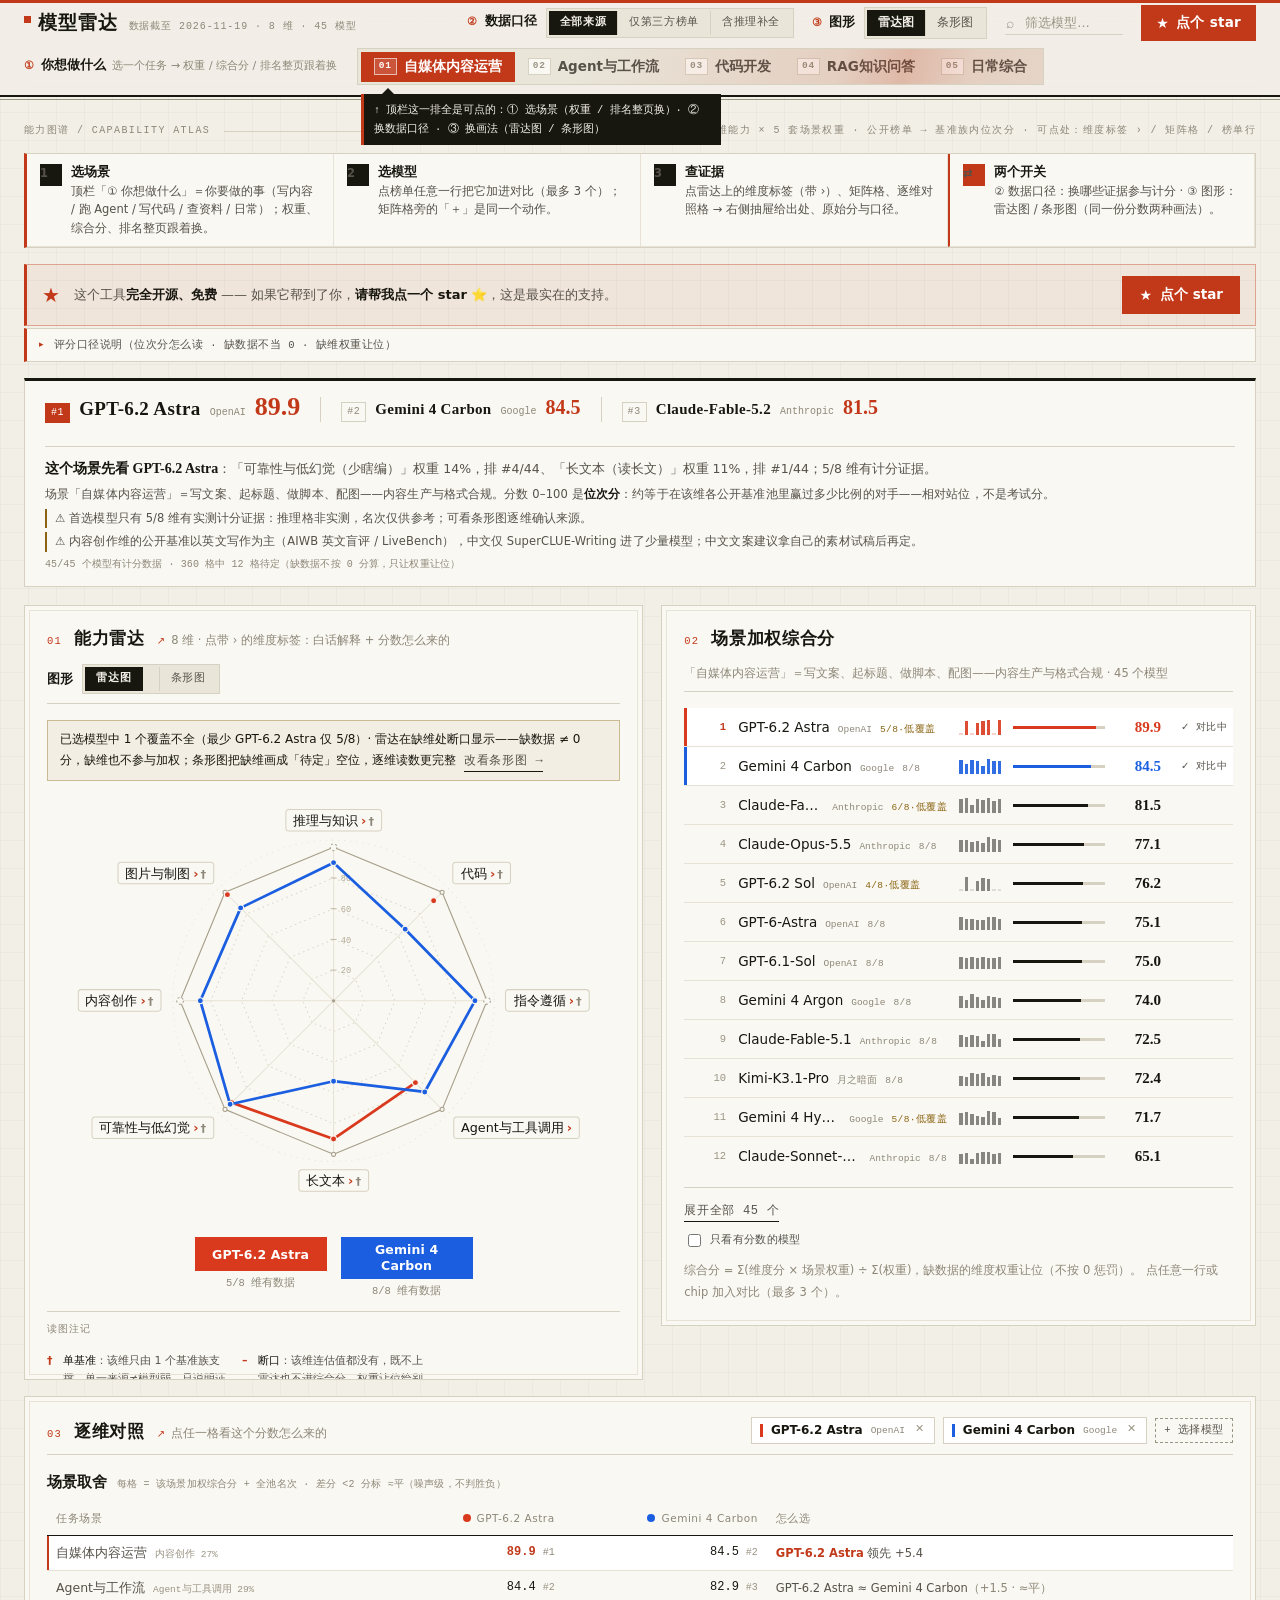
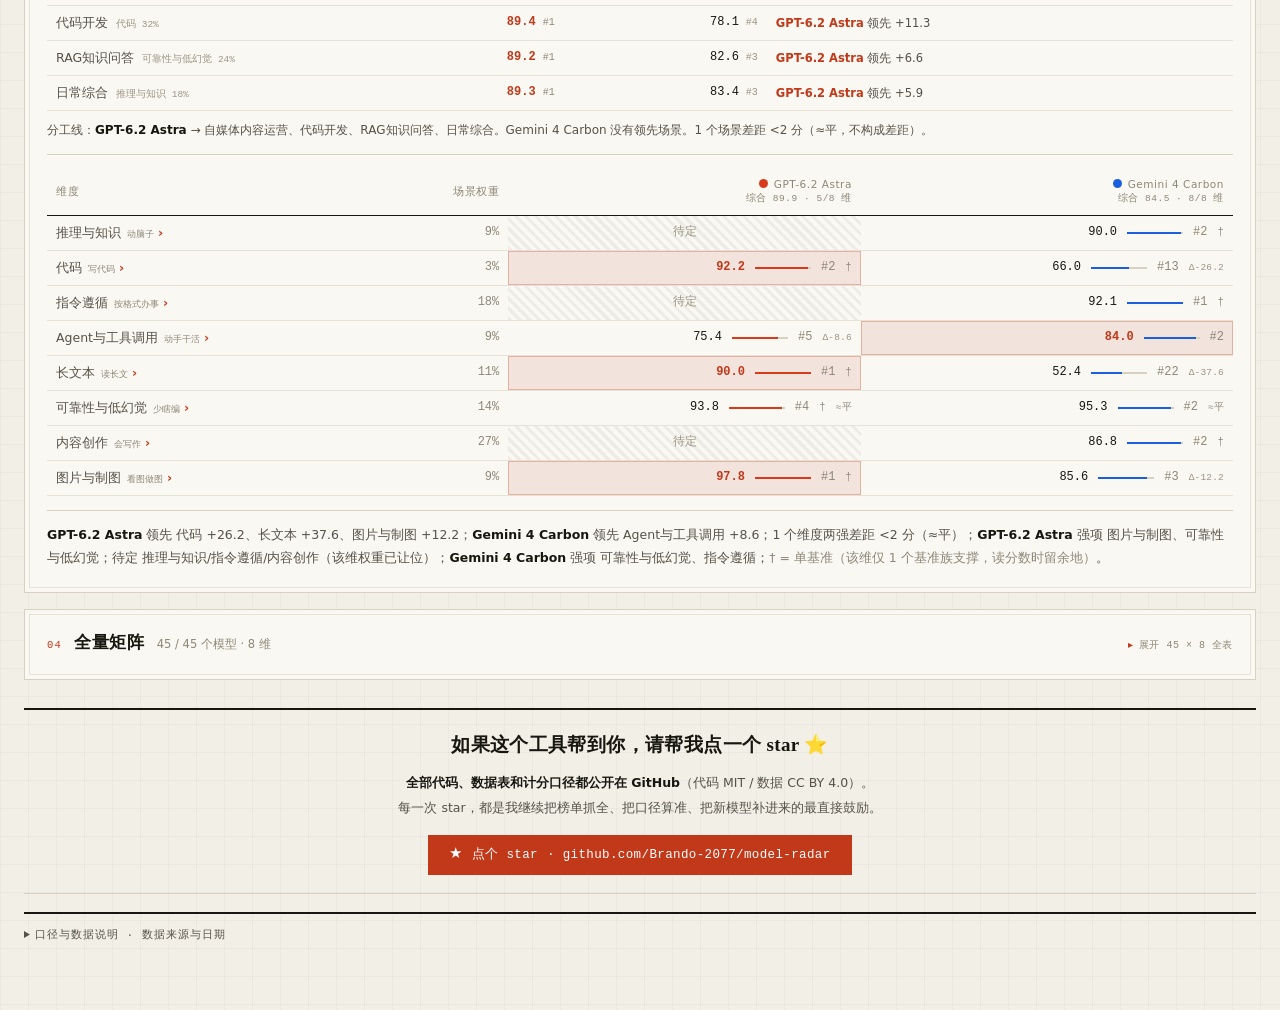
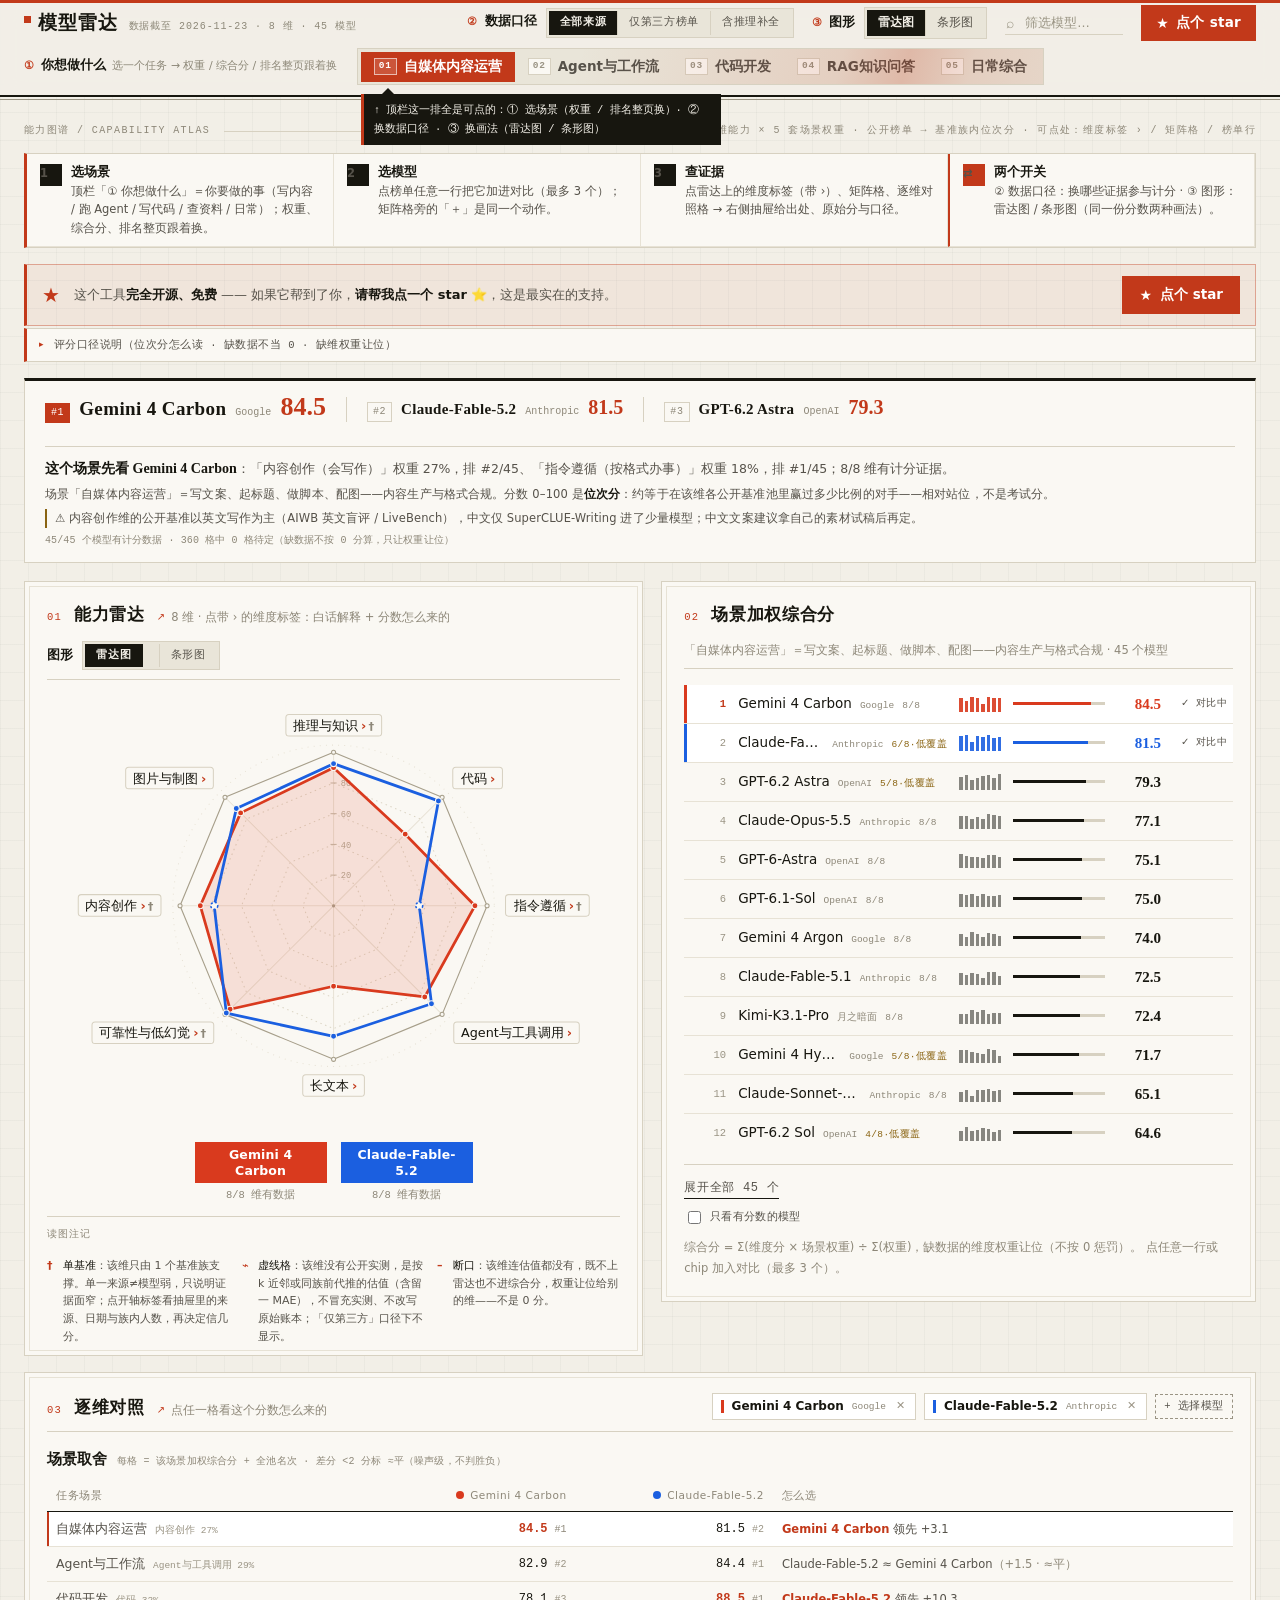
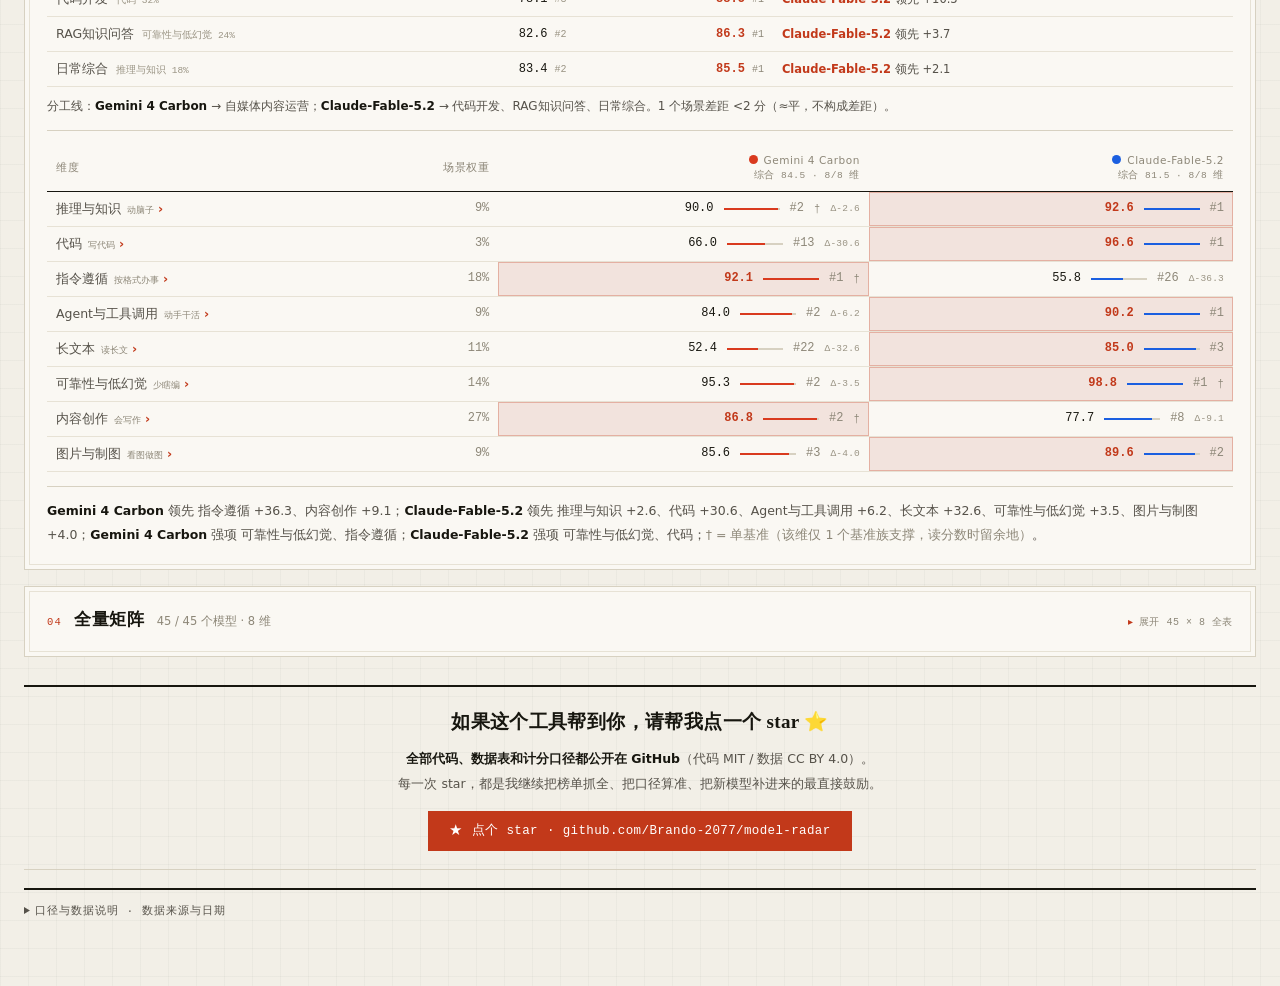
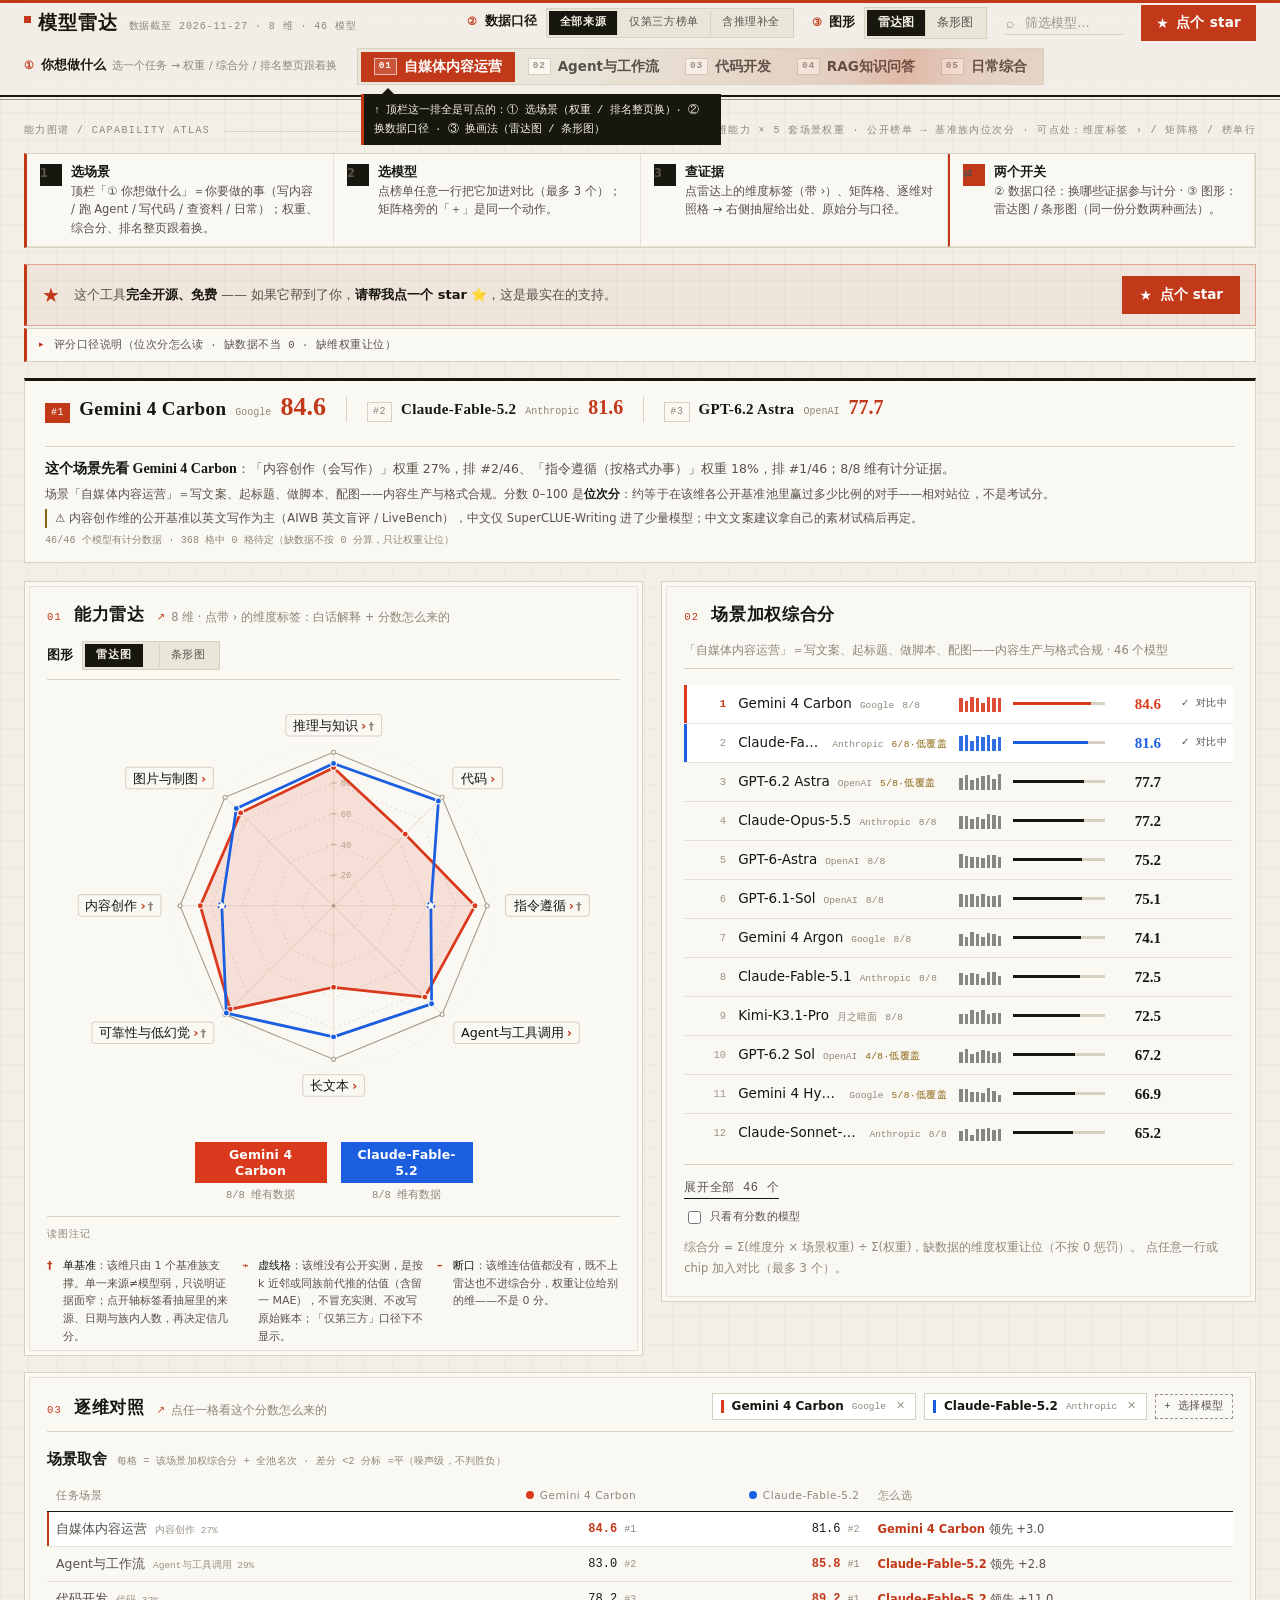
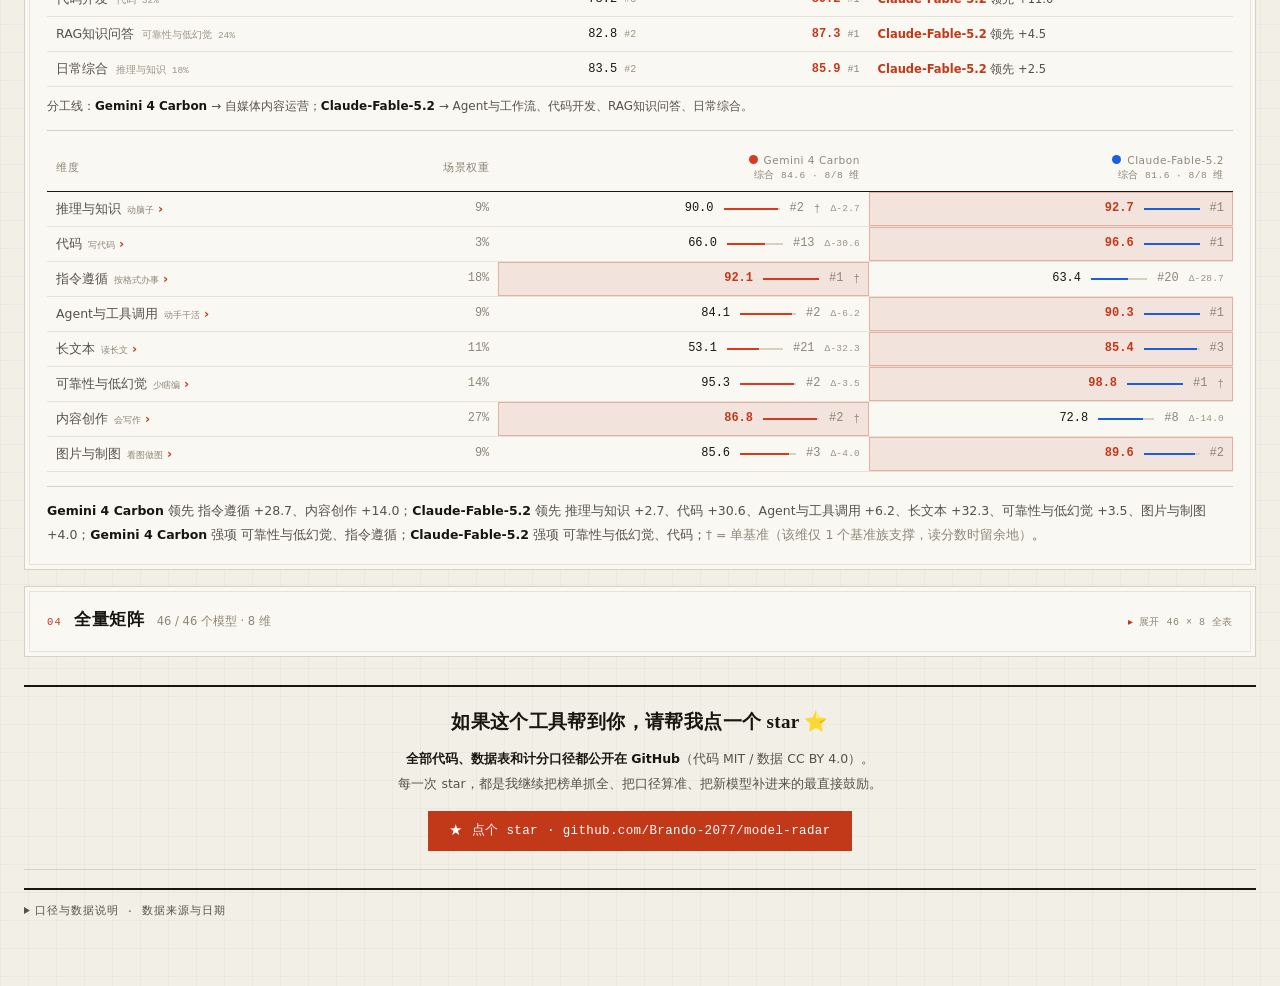
